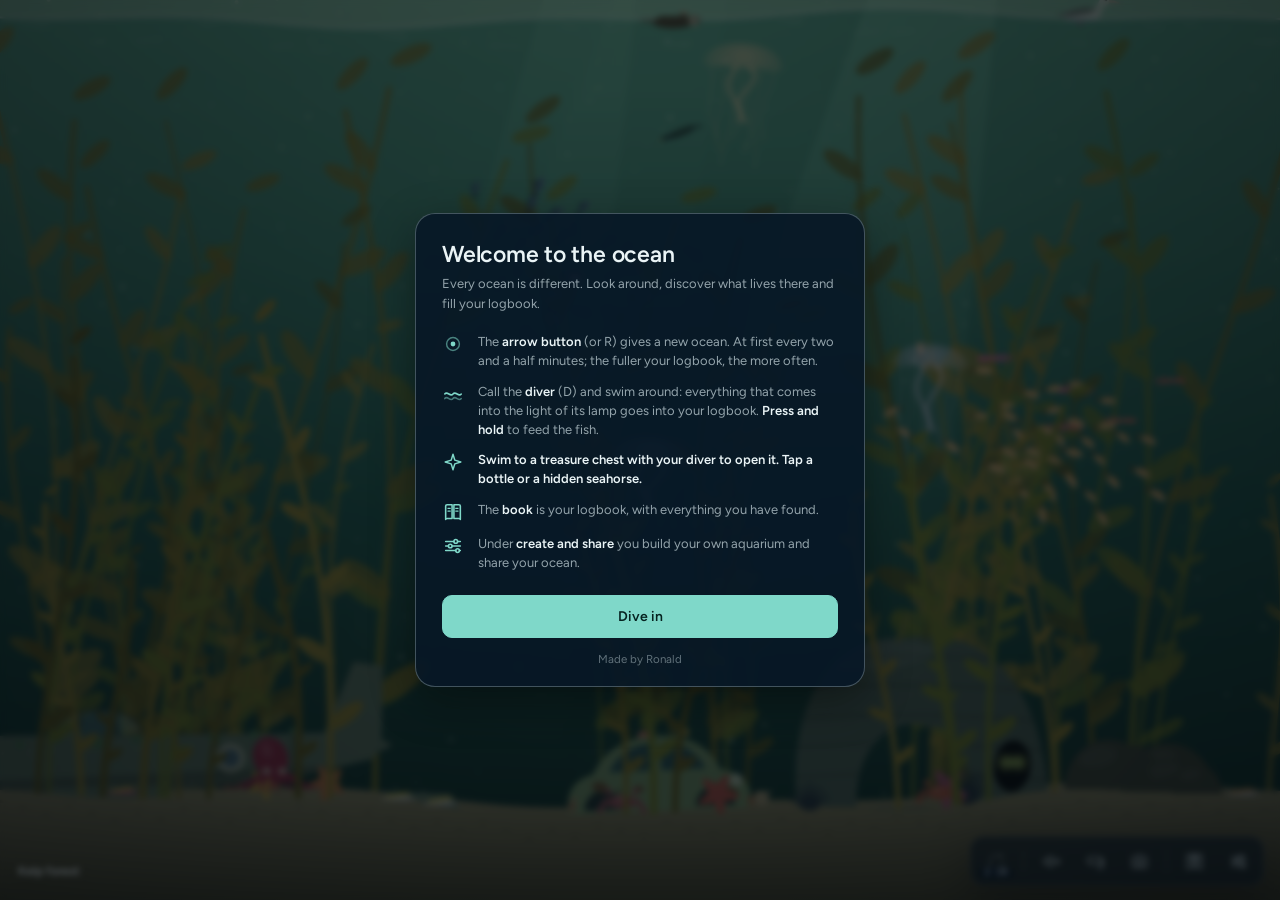
==== index.html @ f2de6bd1 "Snellere ribkwallen en vlekkendieren, geluid bij de nieuwe dingen, vier nieuwe mijlpalen met sticker" ====
<!doctype html>
<html lang="nl">
<head>
<meta charset="utf-8">
<meta name="viewport" content="width=device-width, initial-scale=1, viewport-fit=cover">
<meta name="theme-color" content="#06182a">
<meta name="description" content="Een levende onderwaterwereld vol zeedieren, wrakken en schatten, die elke keer anders is.">
<link rel="manifest" href="manifest.webmanifest">
<link rel="icon" href="icons/icon-192.png">
<link rel="apple-touch-icon" href="icons/apple-touch-icon.png">
<meta name="apple-mobile-web-app-capable" content="yes">
<meta name="apple-mobile-web-app-title" content="Oceaan">
<style>
  *, *::before, *::after { box-sizing: border-box; }
  body { margin: 0; }
  img { max-width: 100%; }
  [hidden] { display: none !important; }
</style>
<title>Oceaan</title>
<link rel="preconnect" href="https://fonts.googleapis.com">
<link rel="stylesheet" href="https://fonts.googleapis.com/css2?family=Caveat:wght@600&family=DM+Mono:wght@400;500&family=Figtree:wght@400;500;600&display=swap">
<style>
  /* Layout: full-bleed underwater canvas; a quiet status line bottom-left and one glass toolbar bottom-right */
  :root {
    --deep: #06182a;
    --surface: rgba(7, 24, 39, 0.9);
    --raised: rgba(16, 40, 60, 0.92);
    --glass: rgba(6, 22, 36, 0.58);
    --text: #eaf4f6;
    --text-dim: rgba(220, 236, 240, 0.66);
    --text-faint: rgba(220, 236, 240, 0.42);
    --line: rgba(220, 236, 240, 0.14);
    --line-strong: rgba(220, 236, 240, 0.28);
    --accent: #7fd8c9;
    --accent-soft: rgba(127, 216, 201, 0.16);
    --gold: #ffd479;
    --sans: "Figtree", system-ui, -apple-system, "Segoe UI", sans-serif;
    --mono: "DM Mono", ui-monospace, "SFMono-Regular", Consolas, monospace;
    --shadow: 0 14px 44px rgba(0, 0, 0, 0.38);
    color-scheme: dark;
  }
  html, body { height: 100%; }
  body {
    background: var(--deep); color: var(--text-dim);
    font-family: var(--sans); font-size: 13px;
    overflow: hidden; touch-action: none;
    -webkit-user-select: none; user-select: none; -webkit-font-smoothing: antialiased;
  }
  canvas { position: fixed; inset: 0; width: 100%; height: 100%; display: block; cursor: crosshair; -webkit-touch-callout: none; }

  button {
    font: inherit; color: var(--text);
    background: var(--raised); border: 1px solid var(--line); border-radius: 10px;
    padding: 8px 14px; cursor: pointer;
    transition: background-color .15s, border-color .15s, color .15s;
  }
  button:hover { border-color: var(--line-strong); background: rgba(26, 56, 80, 0.95); }
  button:focus-visible { outline: 2px solid var(--accent); outline-offset: 2px; }
  button:disabled { opacity: .45; cursor: default; }
  button.primary { background: var(--accent); border-color: var(--accent); color: #05221f; font-weight: 600; }
  button.primary:hover { background: #9ae4d8; border-color: #9ae4d8; }
  button.ghost { background: transparent; }

  /* status line */
  .status {
    position: fixed; left: calc(18px + env(safe-area-inset-left, 0px)); bottom: calc(22px + env(safe-area-inset-bottom, 0px));
    display: flex; align-items: center; gap: 10px; flex-wrap: wrap;
    font-size: 12px; color: var(--text-dim); text-shadow: 0 1px 8px rgba(0, 0, 0, 0.55); pointer-events: none;
  }
  #seed, #clock, #rare { display: none; }
  .tool[hidden] { display: none; }
  .tool.cooling { opacity: 0.45; }
  #next { position: relative; }
  #next.locked svg { opacity: 0.4; }
  #nextTime { position: absolute; left: 50%; bottom: 2px; transform: translateX(-50%); font-family: var(--mono); font-size: 9.5px; line-height: 1; color: var(--text); background: rgba(4, 20, 34, 0.85); padding: 1px 4px; border-radius: 6px; pointer-events: none; }
  .toolbar.labels #nextTime { bottom: 18px; }
  #biome { color: var(--text); font-weight: 500; }
  #seed b { font-family: var(--mono); font-weight: 500; color: var(--text); font-variant-numeric: tabular-nums; }
  #clock:not(:empty)::before { content: "·"; margin-right: 10px; opacity: .6; }
  #rare {
    color: var(--gold); font-weight: 600; text-shadow: none;
    padding: 2px 9px; border: 1px solid rgba(255, 212, 121, 0.45); border-radius: 999px; background: rgba(255, 212, 121, 0.1);
  }

  /* toolbar */
  .toolbar {
    position: fixed; right: calc(16px + env(safe-area-inset-right, 0px)); bottom: calc(14px + env(safe-area-inset-bottom, 0px));
    display: flex; align-items: center; gap: 2px; padding: 4px;
    background: var(--glass); border: 1px solid var(--line); border-radius: 14px;
    backdrop-filter: blur(14px) saturate(1.2); -webkit-backdrop-filter: blur(14px) saturate(1.2);
    box-shadow: var(--shadow);
  }
  .tool {
    position: relative; width: 42px; height: 40px; padding: 0;
    display: inline-grid; place-items: center;
    background: transparent; border: 1px solid transparent; border-radius: 10px; color: var(--text-dim);
  }
  .tool:hover { background: rgba(255, 255, 255, 0.08); border-color: transparent; color: var(--text); }
  .tool[aria-pressed="true"] { background: var(--accent-soft); color: var(--accent); }
  .tool svg { width: 21px; height: 21px; display: block; }
  #sound .on-icon, #sound.is-on .off-icon { display: none; }
  #sound.is-on .on-icon { display: block; }
  .toolbar .divider { width: 1px; height: 22px; background: var(--line); margin: 0 4px; }
  @media (hover: hover) {
    .tool[data-tip]:hover::after {
      content: attr(data-tip); position: absolute; bottom: calc(100% + 10px); left: 50%; transform: translateX(-50%);
      white-space: nowrap; font-size: 12px; padding: 5px 9px; border-radius: 7px;
      background: rgba(4, 16, 26, 0.96); color: var(--text); border: 1px solid var(--line); pointer-events: none;
    }
  }
  #bookDot { position: absolute; top: 7px; right: 8px; width: 8px; height: 8px; border-radius: 50%; background: var(--gold); box-shadow: 0 0 0 2px #0b2236; }
  #bookDot[hidden] { display: none; }
  #book[data-rank="bronze"] { color: #e5ad74; }
  #book[data-rank="silver"] { color: #eef3f5; }
  #book[data-rank="gold"] { color: var(--gold); }
  #book.glitter svg { filter: drop-shadow(0 0 3px rgba(255, 230, 150, 0.9)); }

  /* the snapshot of a new animal that turns into its logbook picture */
  #discover { position: fixed; inset: 0; z-index: 40; pointer-events: none; }
  #discover .dc-frame { position: fixed; background: #f4efe2; border-radius: 4px; box-shadow: 0 18px 50px rgba(0, 0, 0, 0.5); overflow: hidden; transform-origin: center; will-change: transform, opacity; }
  #discover img { position: absolute; left: 4%; top: 4%; width: 92%; height: auto; aspect-ratio: 120 / 84; border-radius: 2px; will-change: opacity, transform; }
  #discover .dc-name { position: absolute; left: 0; right: 0; bottom: 4%; margin: 0; text-align: center; color: #1a2a33; font-size: 14px; font-weight: 600; }
  /* search task and messages */
  #task {
    position: fixed; top: calc(28px + env(safe-area-inset-top, 0px)); left: 50%; transform: translateX(-50%);
    max-width: calc(100% - 32px); overflow: hidden; text-overflow: ellipsis; white-space: nowrap;
    font-size: 12px; color: var(--text);
    background: var(--glass); border: 1px solid var(--line); border-radius: 999px; padding: 6px 14px;
    backdrop-filter: blur(10px); -webkit-backdrop-filter: blur(10px);
    transition: opacity 1.2s ease;
  }
  #task { cursor: pointer; font: inherit; font-size: 12px; }
  #task.fade { opacity: 0.35; }
  #task:hover, #task:focus-visible { opacity: 1; border-color: var(--line-strong); }
  #toast {
    position: fixed; left: 50%; bottom: calc(80px + env(safe-area-inset-bottom, 0px)); transform: translate(-50%, 8px);
    max-width: min(440px, calc(100% - 32px)); font-size: 13px; line-height: 1.4; color: var(--text); text-align: center;
    background: var(--surface); border: 1px solid var(--line-strong); border-radius: 12px; padding: 10px 16px;
    box-shadow: var(--shadow); opacity: 0; pointer-events: none; transition: opacity .3s, transform .3s;
  }
  #toast.show { opacity: 1; transform: translate(-50%, 0); }

  /* panel */
  #panel {
    position: fixed; left: 50%; top: 50%; transform: translate(-50%, -50%);
    width: min(660px, calc(100% - 32px)); max-height: min(84vh, 760px);
    display: flex; flex-direction: column; overflow: hidden;
    background: var(--surface); border: 1px solid var(--line-strong); border-radius: 18px;
    box-shadow: var(--shadow); color: var(--text);
    backdrop-filter: blur(18px); -webkit-backdrop-filter: blur(18px);
  }
  #panel[hidden] { display: none; }
  /* the logbook lies on top of the buttons, messages show above it */
  #panel { z-index: 30; }
  #toast { z-index: 35; }
  .panel-head { display: flex; align-items: center; justify-content: space-between; gap: 12px; padding: 14px 14px 13px 22px; border-bottom: 1px solid var(--line); }
  .panel-head h2 { margin: 0; font-size: 17px; font-weight: 600; letter-spacing: -0.005em; color: var(--text); }
  .icon-btn { width: 36px; height: 36px; padding: 0; display: inline-grid; place-items: center; border-radius: 10px; background: transparent; border-color: transparent; color: var(--text-dim); }
  .icon-btn:hover { background: rgba(255, 255, 255, 0.08); border-color: transparent; color: var(--text); }
  .icon-btn svg { width: 20px; height: 20px; }
  #panelBody { overflow: auto; overscroll-behavior: contain; padding: 4px 22px 24px; }
  #panel h3 { font-size: 11px; font-weight: 600; letter-spacing: 0.08em; text-transform: uppercase; color: var(--text-faint); margin: 24px 0 10px; }
  #panel h3.section { font-size: 16px; letter-spacing: 0; text-transform: none; color: var(--text); border-top: 1px solid var(--line); padding-top: 22px; margin-top: 30px; }
  #panel .sum { color: var(--text-dim); line-height: 1.55; margin: 16px 0 0; max-width: 64ch; }
  #panel .sum b { color: var(--text); font-weight: 600; font-variant-numeric: tabular-nums; }
  .row { display: flex; align-items: center; gap: 12px; flex-wrap: wrap; margin-top: 10px; }
  .row[hidden] { display: none; }
  .row label { color: var(--text-dim); }
  .row input[type="range"] { flex: 1; min-width: 160px; accent-color: var(--accent); }
  .share { display: flex; gap: 8px; margin-top: 10px; }
  .share input {
    flex: 1; min-width: 0; font-family: var(--mono); font-size: 13px; color: var(--text);
    background: rgba(0, 0, 0, 0.28); border: 1px solid var(--line); border-radius: 10px; padding: 9px 12px;
    -webkit-user-select: text; user-select: text;
  }
  .share input:focus { outline: 2px solid var(--accent); outline-offset: 1px; }
  .actions { display: flex; flex-wrap: wrap; gap: 8px; margin-top: 20px; }
  .chips { display: flex; flex-wrap: wrap; gap: 6px; }
  .chip { font-size: 12px; padding: 6px 12px; border-radius: 999px; border: 1px solid var(--line); background: transparent; color: var(--text-dim); }
  .chip:hover { background: rgba(255, 255, 255, 0.06); }
  .chip.pick.on { color: var(--text); background: var(--accent-soft); border-color: rgba(127, 216, 201, 0.6); }
  .switch { display: inline-flex; align-items: center; gap: 10px; background: transparent; border: none; padding: 4px 0; color: var(--text); font-weight: 500; }
  .switch:hover { background: transparent; }
  .switch .track { position: relative; flex: none; width: 38px; height: 22px; border-radius: 999px; background: rgba(255, 255, 255, 0.18); transition: background .2s; }
  .switch .track::after { content: ""; position: absolute; top: 3px; left: 3px; width: 16px; height: 16px; border-radius: 50%; background: #fff; transition: transform .2s; }
  .switch[aria-checked="true"] .track { background: var(--accent); }
  .switch[aria-checked="true"] .track::after { transform: translateX(16px); }

  /* logbook */
  .progress { margin-top: 12px; height: 6px; border-radius: 999px; background: rgba(255, 255, 255, 0.08); overflow: hidden; }
  .progress i { display: block; height: 100%; border-radius: inherit; background: linear-gradient(90deg, var(--accent), #c4f3ea); }
  .badges { display: flex; flex-wrap: wrap; gap: 6px; margin-top: 14px; }
  .badge { font-size: 11.5px; padding: 5px 10px; border-radius: 999px; border: 1px solid var(--line); color: var(--text-faint); }
  .badge.on { border-color: rgba(255, 212, 121, 0.55); color: var(--gold); background: rgba(255, 212, 121, 0.08); }
  .cards { display: grid; grid-template-columns: repeat(auto-fill, minmax(106px, 1fr)); gap: 10px; }
  .card {
    position: relative; min-width: 0; display: flex; flex-direction: column; gap: 7px;
    padding: 5px 5px 9px; border-radius: 12px; border: 1px solid var(--line); background: rgba(255, 255, 255, 0.03);
    color: var(--text); font-size: 11.5px; font-weight: 500; line-height: 1.25; text-align: center;
  }
  .card:hover { background: rgba(255, 255, 255, 0.07); border-color: var(--line-strong); }
  .card img { width: 100%; aspect-ratio: 120 / 84; border-radius: 8px; display: block; background: #0d3a52; }
  .card span { min-width: 0; overflow-wrap: anywhere; padding: 0 2px; }
  .card.off { color: var(--text-faint); font-weight: 400; }
  .card.shiny.on { border-color: rgba(255, 212, 121, 0.7); }
  .card.new { border-color: var(--accent); box-shadow: 0 0 0 1px var(--accent) inset; }
  .card .newtag { position: absolute; top: 9px; left: 9px; padding: 1px 7px; border-radius: 999px; font-size: 10px; font-weight: 600; background: var(--accent); color: #04141f; }
  h4.sub { margin: 14px 0 8px; font-size: 11.5px; font-weight: 500; color: var(--text-dim); letter-spacing: 0.02em; }
  h4.sub span { color: var(--text-faint); font-weight: 400; margin-left: 4px; }
  h3.newhead { margin-top: 0; color: var(--accent); }
  .badge .gift { font-style: normal; color: var(--gold); opacity: 0.8; }
  .sum.small { font-size: 11.5px; margin-top: 8px; }
  #panel.gilded .card.on:not(.new) { border-color: rgba(255, 212, 121, 0.55); }
  .card .shinymark { position: absolute; top: 9px; right: 9px; display: inline-flex; align-items: baseline; gap: 3px; padding: 1px 7px; border-radius: 999px; font-size: 11px; font-weight: 600; line-height: 1.5; background: rgba(255, 212, 121, 0.92); color: #3a2604; }
  .card .shinymark small { font-family: var(--mono); font-size: 9.5px; font-weight: 400; }
  .card.hasshiny.on:not(.new) { border-color: rgba(255, 212, 121, 0.55); }
  .shinymark.inline { display: inline-block; vertical-align: middle; padding: 0 8px; border-radius: 999px; font-size: 14px; background: rgba(255, 212, 121, 0.92); color: #3a2604; }
  .dtabs { display: flex; gap: 6px; padding: 4px; border-radius: 12px; background: rgba(255, 255, 255, 0.04); border: 1px solid var(--line); align-self: flex-start; }
  .dtabs button { padding: 7px 16px; border-radius: 9px; border: 0; background: transparent; color: var(--text-dim); font-size: 13px; font-weight: 500; }
  .dtabs button:hover { color: var(--text); background: rgba(255, 255, 255, 0.06); }
  .dtabs button.on { color: var(--text); background: var(--accent-soft); }
  .dtabs button.got { color: #ffd479; }
  .dtabs button.on.got { background: rgba(255, 212, 121, 0.18); }
  .detail .big.shinybig { box-shadow: 0 0 0 2px rgba(255, 212, 121, 0.75); }
  .card .count { position: absolute; top: 9px; right: 9px; padding: 1px 6px; border-radius: 999px; font-family: var(--mono); font-size: 10px; font-weight: 400; background: rgba(4, 20, 34, 0.82); color: var(--text); }
  .detail { display: flex; flex-direction: column; gap: 14px; padding-top: 14px; }
  .dtop { display: flex; flex-wrap: wrap; align-items: center; justify-content: space-between; gap: 8px; }
  .dmain { display: grid; grid-template-columns: minmax(0, 1.05fr) minmax(0, 1fr); gap: 18px; align-items: start; }
  .dinfo { display: flex; flex-direction: column; gap: 10px; min-width: 0; }
  .detail .big { width: 100%; aspect-ratio: 120 / 84; border-radius: 14px; display: block; background: #0d3a52; }
  .detail h2 { margin: 0; font-size: 21px; font-weight: 600; letter-spacing: -0.01em; color: var(--text); }
  .detail .fact { margin: 0; font-size: 13.5px; line-height: 1.5; color: var(--text); }
  .detail dl { display: grid; grid-template-columns: minmax(0, 1fr); gap: 6px; margin: 0; }
  .detail dl div { min-width: 0; padding: 7px 10px; border-radius: 10px; background: rgba(255, 255, 255, 0.05); border: 1px solid var(--line); }
  .detail dt { font-size: 10.5px; font-weight: 600; letter-spacing: 0.08em; text-transform: uppercase; color: var(--text-faint); }
  .detail dd { margin: 4px 0 0; color: var(--text); overflow-wrap: anywhere; }

  /* welcome */
  #welcome { position: fixed; inset: 0; display: grid; place-items: center; padding: 16px; background: rgba(2, 8, 14, 0.6); backdrop-filter: blur(3px); -webkit-backdrop-filter: blur(3px); }
  #welcome[hidden] { display: none; }
  .welcome-card { width: min(450px, 100%); padding: 26px 26px 20px; border-radius: 20px; background: var(--surface); border: 1px solid var(--line-strong); box-shadow: var(--shadow); color: var(--text); }
  .welcome-card h2 { margin: 0 0 6px; font-size: 23px; font-weight: 600; letter-spacing: -0.01em; }
  .welcome-card .lead { margin: 0 0 20px; line-height: 1.5; color: var(--text-dim); }
  .howto { list-style: none; margin: 0 0 22px; padding: 0; display: grid; gap: 12px; }
  .howto li { display: grid; grid-template-columns: 24px 1fr; gap: 12px; align-items: start; line-height: 1.45; color: var(--text-dim); }
  .howto svg { width: 22px; height: 22px; color: var(--accent); }
  .howto b { color: var(--text); font-weight: 600; }
  #welcomeGo { width: 100%; padding: 12px; font-size: 14px; }
  .welcome-card .credit { margin: 14px 0 0; font-size: 11.5px; color: var(--text-faint); text-align: center; }

  /* photo */
  #photoView { position: fixed; inset: 0; display: flex; flex-direction: column; align-items: center; justify-content: center; gap: 18px; padding: 16px; background: rgba(2, 8, 14, 0.82); backdrop-filter: blur(4px); -webkit-backdrop-filter: blur(4px); }
  #photoView[hidden] { display: none; }
  #polaroid { max-width: min(92vw, 900px); max-height: 72vh; box-shadow: 0 18px 50px rgba(0, 0, 0, 0.5); transform: rotate(-1.2deg); }
  .photo-actions { display: flex; flex-wrap: wrap; gap: 8px; justify-content: center; }

  /* labels under the icons on touch screens, for the first visits */
  .toolbar.labels .tool { width: 52px; height: 50px; display: inline-flex; flex-direction: column; align-items: center; justify-content: center; gap: 3px; }
  .toolbar.labels .tool::after { content: attr(data-short); font-size: 10px; line-height: 1; }
  .filters { display: flex; flex-wrap: wrap; gap: 6px; margin-top: 18px; }
  .sr-only { position: absolute; width: 1px; height: 1px; padding: 0; margin: -1px; overflow: hidden; clip: rect(0 0 0 0); white-space: nowrap; border: 0; }
  .album { display: grid; grid-template-columns: repeat(auto-fill, minmax(130px, 1fr)); gap: 10px; }
  .album button { padding: 6px; border-radius: 12px; background: rgba(255, 255, 255, 0.04); }
  .album img { width: 100%; display: block; border-radius: 6px; }
  .album-view img { width: 100%; border-radius: 10px; display: block; box-shadow: 0 10px 30px rgba(0, 0, 0, 0.4); }
  #panelTitle:focus { outline: none; }

  @media (max-width: 600px) {
    .status { bottom: calc(76px + env(safe-area-inset-bottom, 0px)); }
    .toolbar { left: 50%; right: auto; transform: translateX(-50%); }
    #toast { bottom: calc(118px + env(safe-area-inset-bottom, 0px)); }
    #panel {
      top: auto; left: 0; bottom: 0; transform: none; width: 100%; max-height: 88vh;
      border-radius: 20px 20px 0 0; border-left: 0; border-right: 0; border-bottom: 0;
      padding-bottom: env(safe-area-inset-bottom, 0px); animation: sheet .28s ease-out;
    }
    .panel-head { padding-left: 18px; }
    #panelBody { padding: 4px 18px 22px; }
    .cards { grid-template-columns: repeat(auto-fill, minmax(94px, 1fr)); gap: 8px; }
    .detail { gap: 10px; padding-top: 10px; }
    .dmain { grid-template-columns: minmax(0, 1fr); gap: 10px; }
    .detail .big { width: auto; max-width: 100%; max-height: 30vh; justify-self: center; }
    .detail h2 { font-size: 19px; }
    .detail .fact { font-size: 13px; }
    .detail dl { grid-template-columns: repeat(2, minmax(0, 1fr)); }
  }
  @keyframes sheet { from { transform: translateY(28px); opacity: 0; } to { transform: none; opacity: 1; } }
  @media (prefers-reduced-motion: reduce) { #panel { animation: none; } }

  /* ---- the logbook as a researcher's field notebook ---- */
  #panel.book {
    --paper: #f3ead3; --ink: #2d2a24; --ink-soft: #6e624c; --pencil: #29507a; --hand: "Caveat", "Segoe Print", "Bradley Hand", cursive;
    width: min(1080px, calc(100% - 24px)); height: min(88vh, 780px); max-height: none;
    background: #34463a; background-image: radial-gradient(rgba(255, 255, 255, 0.05) 1px, transparent 1.2px); background-size: 5px 5px;
    border: 1px solid rgba(0, 0, 0, 0.45); box-shadow: 0 20px 60px rgba(0, 0, 0, 0.6), inset 0 0 0 6px rgba(0, 0, 0, 0.12);
    backdrop-filter: none; -webkit-backdrop-filter: none;
  }
  #panel.book .panel-head { border-bottom: 0; padding: 8px 10px 2px 20px; }
  #panel.book .panel-head h2 { font-family: var(--hand); font-size: 28px; font-weight: 600; color: #f3ead3; letter-spacing: 0; }
  #panel.book .icon-btn { color: #f3ead3; }
  #panel.book #panelBody { flex: 1; min-height: 0; overflow: hidden; padding: 0 12px 12px; display: flex; flex-direction: column; }
  .nb { position: relative; flex: 1; min-height: 0; display: flex; flex-direction: column; }
  .nb-tabs { display: flex; gap: 4px; padding: 0 10px; overflow-x: auto; scrollbar-width: none; flex: none; }
  .nb-tabs::-webkit-scrollbar { display: none; }
  .nb-tab { flex: none; padding: 5px 13px 9px; border: 0; border-radius: 8px 8px 0 0; background: var(--tab); color: #2d2a24; font-family: var(--hand); font-size: 19px; line-height: 1; transform: translateY(5px); opacity: 0.82; transition: transform 0.15s, opacity 0.15s; }
  .nb-tab:hover { opacity: 1; background: var(--tab); transform: translateY(2px); }
  .nb-tab.on { opacity: 1; transform: translateY(0); }
  .nb-tab:disabled { opacity: 0.35; transform: translateY(6px); }
  .nb-spread { position: relative; flex: 1; min-height: 0; display: grid; grid-template-columns: 1fr 1fr; perspective: 2400px; border-radius: 6px; box-shadow: 0 10px 28px rgba(0, 0, 0, 0.45); }
  .nb-spread.single { grid-template-columns: 1fr; }
  .nb-page {
    position: relative; box-sizing: border-box; min-width: 0; min-height: 0; overflow: hidden; padding: 20px 24px 40px; color: var(--ink);
    background-color: var(--paper);
    background-image: linear-gradient(rgba(60, 100, 130, 0.11) 1px, transparent 1px), linear-gradient(90deg, rgba(60, 100, 130, 0.11) 1px, transparent 1px);
    background-size: 18px 18px; background-position: -1px -1px;
  }
  .nb-left { border-radius: 6px 0 0 6px; box-shadow: inset -24px 0 28px -20px rgba(70, 50, 20, 0.5); }
  .nb-right { border-radius: 0 6px 6px 0; box-shadow: inset 24px 0 28px -20px rgba(70, 50, 20, 0.5); }
  .single .nb-left { border-radius: 6px; box-shadow: inset 16px 0 20px -16px rgba(70, 50, 20, 0.4); }
  .nb-spine { position: absolute; top: 0; bottom: 0; left: 50%; width: 2px; transform: translateX(-1px); background: rgba(70, 50, 20, 0.28); pointer-events: none; }
  .single .nb-spine { display: none; }
  .nb-meter { position: absolute; top: 0; left: 0; width: 50%; height: 100%; visibility: hidden; pointer-events: none; }
  .single .nb-meter { width: 100%; }
  .nb-blank { height: 100%; }
  .nb-pnum { position: absolute; bottom: 9px; font-family: var(--hand); font-size: 18px; color: var(--ink-soft); }
  .nb-pnum.l { left: 22px; }
  .nb-pnum.r { right: 22px; }
  .nb-run { font-family: var(--mono); font-size: 10px; letter-spacing: 0.14em; text-transform: uppercase; color: var(--ink-soft); margin-bottom: 4px; }
  .nb-title { margin: 0; font-family: var(--hand); font-size: 44px; font-weight: 600; line-height: 1; color: var(--pencil); }
  .nb-title.small { font-size: 36px; }
  .nb-sub { margin: 2px 0 14px; font-family: var(--hand); font-size: 20px; color: var(--ink-soft); }
  .nb-stat { margin: 0 0 6px; font-size: 15px; color: var(--ink); }
  .nb-stat b { color: var(--pencil); }
  .nb-bar { height: 8px; border-radius: 4px; border: 1.5px solid rgba(41, 80, 122, 0.55); margin: 0 0 10px; overflow: hidden; }
  .nb-bar i { display: block; height: 100%; background: repeating-linear-gradient(-45deg, rgba(41, 80, 122, 0.75) 0 3px, rgba(41, 80, 122, 0.35) 3px 6px); }
  .nb-note { margin: 4px 0 8px; font-size: 13px; line-height: 1.45; color: var(--ink-soft); }
  .nb-fam { margin: 12px 0 10px; padding-bottom: 2px; font-family: var(--hand); font-size: 25px; font-weight: 600; line-height: 1.05; color: var(--pencil); border-bottom: 1.5px solid rgba(41, 80, 122, 0.3); }
  .nb-fam span { font-family: var(--mono); font-size: 11px; font-weight: 400; color: var(--ink-soft); margin-left: 4px; }
  .nb .cards { grid-template-columns: repeat(auto-fill, minmax(92px, 1fr)); gap: 14px 10px; padding-top: 6px; }
  .nb .card { padding: 5px 5px 6px; gap: 4px; border: 0; border-radius: 2px; background: #fffdf7; color: var(--ink); transform: rotate(var(--tilt, 0deg)); box-shadow: 0 1px 2px rgba(60, 40, 10, 0.28), 0 4px 10px rgba(60, 40, 10, 0.12); transition: transform 0.15s; }
  .nb .card:hover { background: #fffdf7; transform: rotate(0deg) scale(1.04); }
  .nb .card::before { content: ""; position: absolute; top: -6px; left: 50%; width: 40%; height: 12px; transform: translateX(-50%) rotate(-3deg); background: rgba(236, 222, 178, 0.82); box-shadow: 0 1px 1px rgba(0, 0, 0, 0.08); }
  .nb .card img { border-radius: 1px; }
  .nb .card span { font-family: var(--hand); font-size: 17px; font-weight: 600; line-height: 1; }
  .nb .card.off { background: transparent; box-shadow: none; outline: 1.5px dashed rgba(80, 70, 50, 0.38); outline-offset: -1px; color: #8a7d62; }
  .nb .card.off::before { display: none; }
  .nb .card.off img { opacity: 0.55; filter: saturate(0.3); }
  .nb .card.new { box-shadow: 0 0 0 2px #b8322a, 0 4px 10px rgba(60, 40, 10, 0.18); }
  .nb .card .newtag { top: auto; bottom: 26px; left: 6px; background: rgba(255, 253, 247, 0.92); color: #b8322a; border: 1.5px solid #b8322a; border-radius: 4px; font-family: var(--hand); font-size: 15px; transform: rotate(-8deg); }
  .nb .card.hasshiny.on:not(.new) { box-shadow: 0 0 0 2px rgba(214, 165, 40, 0.75), 0 4px 10px rgba(60, 40, 10, 0.15); }
  .nb .chip { color: var(--ink); border-color: rgba(80, 70, 50, 0.4); font-size: 12.5px; }
  .nb .chip:hover { background: rgba(41, 80, 122, 0.08); }
  .nb .chip.pick.on { color: var(--pencil); background: rgba(41, 80, 122, 0.14); border-color: rgba(41, 80, 122, 0.6); }
  .nb .row button, .nb .nb-back { background: #fffdf7; color: var(--ink); border: 1px solid rgba(80, 70, 50, 0.38); }
  .nb .row button:hover, .nb .nb-back:hover { background: #fff; border-color: rgba(80, 70, 50, 0.6); }
  .nb .row button.primary { background: var(--pencil); color: #fff; border-color: var(--pencil); }
  .nb-check { list-style: none; margin: 0; padding: 0; display: grid; gap: 3px; }
  .nb-stickers { display: flex; flex-wrap: wrap; gap: 12px; margin: 4px 0 6px; }
  .nb-sticker { margin: 0; width: 84px; text-align: center; font-family: var(--hand); font-size: 14px; line-height: 1.05; color: var(--ink-soft); overflow-wrap: anywhere; }
  .nb-sticker img, .nb-sticker span { display: block; width: 60px; height: 60px; margin: 0 auto 4px; border-radius: 50%; transform: rotate(var(--tilt)); }
  .nb-sticker img { object-fit: cover; border: 3px solid #fffdf7; box-shadow: 0 1px 4px rgba(40, 30, 10, 0.35); }
  .nb-sticker span { border: 2px dashed rgba(80, 70, 50, 0.35); line-height: 56px; font-size: 22px; color: rgba(80, 70, 50, 0.4); }
  .nb-sticker.on { color: var(--ink); }
  .nb-check li { display: flex; align-items: baseline; gap: 8px; font-family: var(--hand); font-size: 19px; line-height: 1.05; color: var(--ink-soft); }
  .nb-check li.on { color: var(--ink); }
  .nb-check .box { flex: none; width: 15px; height: 15px; display: inline-grid; place-items: center; border: 1.5px solid rgba(80, 70, 50, 0.55); border-radius: 2px; font-size: 16px; line-height: 1; color: #2f7a3a; transform: translateY(2px); }
  .nb-check .what { flex: 1; min-width: 0; }
  .nb-check .how { font-family: var(--mono); font-size: 11px; color: var(--ink-soft); }
  .nb-check .gift { font-style: normal; color: #c89a1a; }
  .nb .album { grid-template-columns: repeat(auto-fill, minmax(120px, 1fr)); gap: 16px 12px; }
  .nb .album button { padding: 6px 6px 18px; border: 0; border-radius: 2px; background: #fffdf7; transform: rotate(var(--tilt, 0deg)); box-shadow: 0 1px 2px rgba(60, 40, 10, 0.28), 0 4px 10px rgba(60, 40, 10, 0.12); }
  .nb .album img { border-radius: 1px; }
  .nb-nav { flex: none; display: flex; align-items: center; justify-content: space-between; gap: 10px; padding: 8px 4px 0; }
  .nb-turn { padding: 6px 14px; border-radius: 999px; background: transparent; border: 1px solid rgba(243, 234, 211, 0.4); color: #f3ead3; font-family: var(--hand); font-size: 19px; line-height: 1; }
  .nb-turn:hover { background: rgba(243, 234, 211, 0.12); }
  .nb-turn:disabled { opacity: 0.3; }
  .nb-num { font-family: var(--hand); font-size: 19px; color: rgba(243, 234, 211, 0.85); }
  /* the page that turns over */
  .nb-leaf { position: absolute; top: 0; bottom: 0; transform-style: preserve-3d; z-index: 5; will-change: transform; }
  .nb-leaf.fwd { left: 50%; width: 50%; transform-origin: left center; }
  .nb-leaf.bwd { left: 0; width: 50%; transform-origin: right center; }
  .nb-leaf.one { left: 0; width: 100%; transform-origin: left center; }
  .nb-face { position: absolute; inset: 0; backface-visibility: hidden; -webkit-backface-visibility: hidden; }
  .nb-face.back { transform: rotateY(180deg); }
  .nb-shade { position: absolute; inset: 0; pointer-events: none; background: linear-gradient(90deg, rgba(40, 25, 5, 0.45), rgba(40, 25, 5, 0) 70%); opacity: 0; }
  /* one animal's page */
  .nb-detail { display: flex; flex-direction: column; gap: 10px; height: 100%; }
  .nb-dnav { margin-top: auto; display: flex; justify-content: space-between; gap: 8px; padding-top: 6px; }
  .nb-dnav button { flex: 0 1 auto; min-width: 0; max-width: 48%; overflow: hidden; text-overflow: ellipsis; white-space: nowrap; }
  .nb-slide-l { animation: nbSlideL 0.28s ease-out; }
  .nb-slide-r { animation: nbSlideR 0.28s ease-out; }
  @keyframes nbSlideL { from { opacity: 0.3; transform: translateX(24px); } to { opacity: 1; transform: none; } }
  @keyframes nbSlideR { from { opacity: 0.3; transform: translateX(-24px); } to { opacity: 1; transform: none; } }
  @media (prefers-reduced-motion: reduce) { .nb-slide-l, .nb-slide-r { animation: none; } }
  .nb-detail .dtabs { background: rgba(80, 70, 50, 0.07); border-color: rgba(80, 70, 50, 0.25); }
  .nb-detail .dtabs button { color: var(--ink-soft); }
  .nb-detail .dtabs button:hover { color: var(--ink); background: rgba(41, 80, 122, 0.08); }
  .nb-detail .dtabs button.on { color: var(--pencil); background: rgba(41, 80, 122, 0.15); }
  .nb-detail .dtabs button.got { color: #9a6f10; }
  .nb-detail .dtabs button.on.got { background: rgba(214, 165, 40, 0.2); }
  .nb-photo { position: relative; margin: 14px auto 0; width: min(100%, 440px); padding: 9px 9px 6px; background: #fffdf7; transform: rotate(var(--tilt, -1deg)); box-shadow: 0 2px 4px rgba(60, 40, 10, 0.3), 0 8px 20px rgba(60, 40, 10, 0.15); }
  .nb-photo::before, .nb-photo::after { content: ""; position: absolute; top: -8px; width: 70px; height: 18px; background: rgba(236, 222, 178, 0.85); }
  .nb-photo::before { left: 14px; transform: rotate(-12deg); }
  .nb-photo::after { right: 14px; transform: rotate(10deg); }
  .nb-photo img { width: 100%; aspect-ratio: 120 / 84; display: block; background: #0d3a52; }
  .nb-photo.shinybig { box-shadow: 0 0 0 3px rgba(214, 165, 40, 0.8), 0 8px 20px rgba(60, 40, 10, 0.15); }
  .nb-photo figcaption { padding-top: 6px; text-align: center; font-family: var(--hand); font-size: 24px; font-weight: 600; color: var(--ink); }
  .nb-back { align-self: flex-start; padding: 6px 14px; border-radius: 999px; font-size: 13px; }
  .nb-fact { margin: 0; font-size: 15px; line-height: 1.6; color: var(--ink); }
  .nb-dl { display: grid; gap: 8px; margin: 4px 0 0; }
  .nb-dl div { padding: 6px 0 6px 12px; border-left: 3px solid rgba(41, 80, 122, 0.4); }
  .nb-dl dt { font-family: var(--hand); font-size: 18px; font-weight: 600; color: var(--pencil); }
  .nb-dl dd { margin: 1px 0 0; font-size: 13.5px; color: var(--ink); overflow-wrap: anywhere; }
  @media (max-width: 600px) {
    #panel.book { width: 100%; height: 90vh; }
    #panel.book #panelBody { padding: 0 8px 10px; }
    .nb-page { padding: 16px 16px 36px; }
    .nb-title { font-size: 38px; }
    .nb .cards { grid-template-columns: repeat(auto-fill, minmax(86px, 1fr)); }
    .nb-photo { margin-top: 6px; width: min(100%, 300px); }
    .nb-fact { font-size: 14px; line-height: 1.5; }
  }

  #panel.book.gilded { background-color: #6a5422; box-shadow: 0 20px 60px rgba(0, 0, 0, 0.6), inset 0 0 0 6px rgba(230, 190, 90, 0.35); }

  /* the scientific name on an animal's page (Biologist reward) */
  .nb-sci { margin: -4px 0 0; font-style: italic; font-size: 14px; color: var(--ink-soft); }
  /* choosing the water for a new ocean (Globetrotter reward) */
  #waterPick { position: fixed; left: 50%; bottom: calc(80px + env(safe-area-inset-bottom, 0px)); transform: translateX(-50%); z-index: 36; width: min(560px, calc(100% - 32px)); padding: 14px 16px; border-radius: 16px; background: var(--surface); border: 1px solid var(--line-strong); box-shadow: var(--shadow); backdrop-filter: blur(18px); -webkit-backdrop-filter: blur(18px); }
  #waterPick[hidden] { display: none; }
  #waterPick p { margin: 0 0 10px; font-family: "Caveat", cursive; font-size: 24px; color: var(--text); }
  @media (max-width: 600px) { #waterPick { bottom: calc(124px + env(safe-area-inset-bottom, 0px)); } }
  /* the field note on an animal's page (Biologist reward): a pencil note on a strip of tape */
  .nb-note-field { margin: 2px 0 0; padding: 8px 10px; font-size: 13.5px; line-height: 1.5; color: var(--ink); background: rgba(236, 222, 178, 0.55); border-left: 3px solid rgba(41, 80, 122, 0.45); transform: rotate(-0.4deg); }
  .nb-note-field b { font-family: var(--hand); font-size: 18px; font-weight: 600; color: var(--pencil); margin-right: 4px; }
  .nb-detail { overflow-y: auto; scrollbar-width: thin; }
</style>
</head>
<body>


<canvas id="c" aria-label="Generatief kunstwerk: een onderwaterwereld met een gezonken piratenschip, schatkist, scholen vissen, kwallen, krabben, een octopus en andere zeedieren"></canvas>
<button id="task" type="button" hidden></button>
<div id="toast" role="status" aria-live="polite"></div>
<div id="discover" hidden aria-hidden="true"><div class="dc-frame"><img class="dc-shot" alt=""><img class="dc-thumb" alt=""><p class="dc-name"></p></div></div>
<p id="sceneDesc" class="sr-only" aria-live="polite"></p>
<div class="status">
  <span id="biome"></span>
  <span id="seed"><span id="seedLabel">Oceaan</span> <b>—</b></span>
  <span id="clock"></span>
  <span id="rare" hidden></span>
</div>
<nav class="toolbar" aria-label="Bediening">
  <button id="next" class="tool" data-short="Nieuw" type="button" aria-label="Nieuwe oceaan" data-tip="Nieuwe oceaan"><svg viewBox="0 0 24 24" aria-hidden="true"><path d="M19.5 12a7.5 7.5 0 1 1-2.2-5.3" fill="none" stroke="currentColor" stroke-width="1.7" stroke-linecap="round"/><path d="M18 3.5v3.7h-3.7" fill="none" stroke="currentColor" stroke-width="1.7" stroke-linecap="round" stroke-linejoin="round"/></svg><span id="nextTime" hidden></span></button>
  <span class="divider" aria-hidden="true"></span>
  <button id="sound" class="tool" data-short="Geluid" type="button" aria-pressed="false" aria-label="Geluid aanzetten" data-tip="Geluid aanzetten"><svg class="off-icon" viewBox="0 0 24 24" aria-hidden="true"><path d="M4 9.5h3.5L12 6v12l-4.5-3.5H4z" fill="none" stroke="currentColor" stroke-width="1.7" stroke-linejoin="round"/><path d="M16 9.5l5 5M21 9.5l-5 5" fill="none" stroke="currentColor" stroke-width="1.7" stroke-linecap="round"/></svg><svg class="on-icon" viewBox="0 0 24 24" aria-hidden="true"><path d="M4 9.5h3.5L12 6v12l-4.5-3.5H4z" fill="none" stroke="currentColor" stroke-width="1.7" stroke-linejoin="round"/><path d="M15.5 9.2a4 4 0 0 1 0 5.6M18 6.7a7.5 7.5 0 0 1 0 10.6" fill="none" stroke="currentColor" stroke-width="1.7" stroke-linecap="round"/></svg></button>
  <button id="diver" class="tool" data-short="Duiker" type="button" aria-pressed="false" aria-label="Duiker" data-tip="Duiker"><svg viewBox="0 0 24 24" aria-hidden="true"><path d="M3.5 9.5C3.5 8.1 4.6 7 6 7h10c1.4 0 2.5 1.1 2.5 2.5v2c0 1.9-1.6 3.5-3.5 3.5h-1.6c-.8 0-1.5-.4-1.9-1.1l-.4-.7a.7.7 0 0 0-1.2 0l-.4.7c-.4.7-1.1 1.1-1.9 1.1H7c-1.9 0-3.5-1.6-3.5-3.5z" fill="none" stroke="currentColor" stroke-width="1.7" stroke-linejoin="round"/><path d="M18.5 10H20a.5.5 0 0 1 .5.5v6a3 3 0 0 1-3 3H15" fill="none" stroke="currentColor" stroke-width="1.7" stroke-linecap="round" stroke-linejoin="round"/></svg></button>
  <button id="sonar" class="tool" data-short="Sonar" type="button" hidden aria-label="Sonar (Q): zoek naar iets zeldzaams" data-tip="Sonar (Q): zoek naar iets zeldzaams"><svg viewBox="0 0 24 24" aria-hidden="true"><circle cx="6" cy="12" r="1.8" fill="currentColor"/><path d="M10 8.5a5 5 0 0 1 0 7M13.5 6a8.5 8.5 0 0 1 0 12M17 3.5a12 12 0 0 1 0 17" fill="none" stroke="currentColor" stroke-width="1.7" stroke-linecap="round"/></svg></button>
  <button id="callVisitor" class="tool" data-short="Bezoeker" type="button" hidden aria-label="Roep een bezoeker (B)" data-tip="Roep een bezoeker (B)"><svg viewBox="0 0 24 24" aria-hidden="true"><path d="M12 20c0-4 0-7-2.5-10.5M12 20c0-4 0-7 2.5-10.5" fill="none" stroke="currentColor" stroke-width="1.7" stroke-linecap="round"/><path d="M9.5 9.5C7.5 9.5 4.5 8.5 3.5 5.5c2.5-.5 5 .5 6 4zM14.5 9.5c2 0 5-1 6-4-2.5-.5-5 .5-6 4z" fill="none" stroke="currentColor" stroke-width="1.7" stroke-linejoin="round"/></svg></button>
  <button id="callMoment" class="tool" data-short="Moment" type="button" hidden aria-label="Roep een moment op (M)" data-tip="Roep een moment op (M)"><svg viewBox="0 0 24 24" aria-hidden="true"><path d="M13.5 3 6 13.5h5.2L10 21l8-10.8h-5.4z" fill="none" stroke="currentColor" stroke-width="1.7" stroke-linejoin="round"/></svg></button>
  <button id="photo" class="tool" data-short="Foto" type="button" aria-label="Foto maken" data-tip="Foto maken"><svg viewBox="0 0 24 24" aria-hidden="true"><path d="M4 8.5C4 7.7 4.7 7 5.5 7h2.3l1.4-2h5.6l1.4 2h2.3c.8 0 1.5.7 1.5 1.5v9c0 .8-.7 1.5-1.5 1.5h-13C4.7 19 4 18.3 4 17.5z" fill="none" stroke="currentColor" stroke-width="1.7" stroke-linejoin="round"/><circle cx="12" cy="13" r="3.4" fill="none" stroke="currentColor" stroke-width="1.7"/></svg></button>
  <span class="divider" aria-hidden="true"></span>
  <button id="book" class="tool" data-short="Logboek" type="button" aria-haspopup="dialog" aria-label="Logboek" data-tip="Logboek"><svg viewBox="0 0 24 24" aria-hidden="true"><path d="M4 5.5C4 4.7 4.7 4 5.5 4H11v15H5.5c-.8 0-1.5.5-1.5 1.2V5.5Z" fill="none" stroke="currentColor" stroke-width="1.7" stroke-linejoin="round"/><path d="M20 5.5c0-.8-.7-1.5-1.5-1.5H13v15h5.5c.8 0 1.5.5 1.5 1.2V5.5Z" fill="none" stroke="currentColor" stroke-width="1.7" stroke-linejoin="round"/><path d="M6.5 8h2.5M6.5 11h2.5M15 8h2.5M15 11h2.5" stroke="currentColor" stroke-width="1.4" stroke-linecap="round"/></svg><span id="bookDot" hidden></span></button>
  <button id="menu" class="tool" data-short="Menu" type="button" aria-haspopup="dialog" aria-label="Maken en delen" data-tip="Maken en delen"><svg viewBox="0 0 24 24" aria-hidden="true"><path d="M4 7h9M17 7h3M4 12h3M11 12h9M4 17h11M19 17h1" fill="none" stroke="currentColor" stroke-width="1.7" stroke-linecap="round"/><circle cx="15" cy="7" r="2" fill="none" stroke="currentColor" stroke-width="1.7"/><circle cx="9" cy="12" r="2" fill="none" stroke="currentColor" stroke-width="1.7"/><circle cx="17" cy="17" r="2" fill="none" stroke="currentColor" stroke-width="1.7"/></svg></button>
</nav>
<div id="panel" hidden role="dialog" aria-modal="true" aria-labelledby="panelTitle">
  <div class="panel-head">
    <h2 id="panelTitle" tabindex="-1">Logboek</h2>
    <button type="button" id="closePanel" class="icon-btn" aria-label="Sluiten"><svg viewBox="0 0 24 24" aria-hidden="true"><path d="M6.5 6.5l11 11M17.5 6.5l-11 11" fill="none" stroke="currentColor" stroke-width="1.8" stroke-linecap="round"/></svg></button>
  </div>
  <div id="panelBody"></div>
</div>
<div id="welcome" hidden role="dialog" aria-modal="true" aria-labelledby="welcomeTitle">
  <div class="welcome-card">
    <h2 id="welcomeTitle">Welkom in de oceaan</h2>
    <p class="lead" id="welcomeLead">Elke oceaan is anders. Kijk rond, ontdek wat er leeft en vul je logboek.</p>
    <ul class="howto">
      <li><svg viewBox="0 0 24 24" aria-hidden="true"><circle cx="12" cy="12" r="2.6" fill="currentColor"/><circle cx="12" cy="12" r="7" fill="none" stroke="currentColor" stroke-width="1.6" opacity="0.55"/></svg><span id="howto0">De <b>pijltjesknop</b> (of R) geeft een nieuwe oceaan.</span></li>
      <li><svg viewBox="0 0 24 24" aria-hidden="true"><path d="M3 12c3-4 6 4 9 0s6 4 9 0" fill="none" stroke="currentColor" stroke-width="1.7" stroke-linecap="round"/><path d="M3 17c3-4 6 4 9 0s6 4 9 0" fill="none" stroke="currentColor" stroke-width="1.7" stroke-linecap="round" opacity="0.5"/></svg><span id="howto1">Roep de <b>duiker</b> (D) en zwem rond: alles wat in het licht van zijn lamp komt, gaat in je logboek.</span></li>
      <li><svg viewBox="0 0 24 24" aria-hidden="true"><path d="M12 3.5l2 6.5 6.5 2-6.5 2-2 6.5-2-6.5-6.5-2 6.5-2z" fill="none" stroke="currentColor" stroke-width="1.6" stroke-linejoin="round"/></svg><span id="howto2"><b>Tik op een schatkist, een fles of een verstopt zeepaardje.</b></span></li>
      <li><svg viewBox="0 0 24 24" aria-hidden="true"><path d="M4 5.5C4 4.7 4.7 4 5.5 4H11v15H5.5c-.8 0-1.5.5-1.5 1.2V5.5Z" fill="none" stroke="currentColor" stroke-width="1.7" stroke-linejoin="round"/><path d="M20 5.5c0-.8-.7-1.5-1.5-1.5H13v15h5.5c.8 0 1.5.5 1.5 1.2V5.5Z" fill="none" stroke="currentColor" stroke-width="1.7" stroke-linejoin="round"/><path d="M6.5 8h2.5M6.5 11h2.5M15 8h2.5M15 11h2.5" stroke="currentColor" stroke-width="1.4" stroke-linecap="round"/></svg><span id="howto3">Het <b>boekje</b> is je logboek, met alles wat je hebt gevonden.</span></li>
      <li><svg viewBox="0 0 24 24" aria-hidden="true"><path d="M4 7h9M17 7h3M4 12h3M11 12h9M4 17h11M19 17h1" fill="none" stroke="currentColor" stroke-width="1.7" stroke-linecap="round"/><circle cx="15" cy="7" r="2" fill="none" stroke="currentColor" stroke-width="1.7"/><circle cx="9" cy="12" r="2" fill="none" stroke="currentColor" stroke-width="1.7"/><circle cx="17" cy="17" r="2" fill="none" stroke="currentColor" stroke-width="1.7"/></svg><span id="howto4">Onder <b>maken en delen</b> bouw je je eigen aquarium en deel je je oceaan.</span></li>
    </ul>
    <button type="button" id="welcomeGo" class="primary">Duik erin</button>
    <p class="credit" id="credit">Gemaakt door Ronald</p>
  </div>
</div>
<div id="photoView" hidden role="dialog" aria-modal="true" aria-label="Foto">
  <img id="polaroid" alt="Polaroid van de huidige oceaan">
  <div class="photo-actions" id="photoFilters" hidden></div>
  <div class="photo-actions">
    <button type="button" id="savePolaroid" class="primary">Opslaan met lijstje</button>
    <button type="button" id="savePlain">Zonder lijstje</button>
    <button type="button" id="saveAlbum">In mijn album</button>
    <button type="button" id="closePhoto" class="ghost">Terug</button>
  </div>
</div>

<script>
(() => {
  const canvas = document.getElementById("c");
  let ctx = canvas.getContext("2d");
  const seedEl = document.querySelector("#seed b");
  const biomeEl = document.getElementById("biome");
  const rareEl = document.getElementById("rare");
  const soundBtn = document.getElementById("sound");
  const clockEl = document.getElementById("clock");
  const welcomeEl = document.getElementById("welcome");
  const diverBtn = document.getElementById("diver");
  const photoBtn = document.getElementById("photo");
  const menuBtn = document.getElementById("menu");
  const bookBtn = document.getElementById("book");
  const bookDot = document.getElementById("bookDot");
  const taskEl = document.getElementById("task");
  const toastEl = document.getElementById("toast");
  const panelEl = document.getElementById("panel");
  const panelBody = document.getElementById("panelBody");
  const panelTitle = document.getElementById("panelTitle");
  const toolbarEl = document.querySelector(".toolbar");
  const sceneDescEl = document.getElementById("sceneDesc");
  // inside a claude.ai artifact the page cannot use its own address for sharing
  const IN_ARTIFACT = !!(window.claude && typeof window.claude.use === "function");
  // a short buzz on phones that support it
  function buzz(pattern) { try { if (navigator.vibrate) navigator.vibrate(pattern); } catch (e) {} }
  const photoView = document.getElementById("photoView");
  const polaroidImg = document.getElementById("polaroid");
  const reduceMotion = matchMedia("(prefers-reduced-motion: reduce)").matches;
  const TAU = Math.PI * 2;

  // Three waters. Each lists how likely every landmark and creature is to appear.
  const WATERS = [
    { name: "rif", top: "#3aaab6", mid: "#14678a", bottom: "#0a2a45", tintK: 0.12,
      ray: "230,255,248", rayA: 0.11, snow: "220,245,240",
      sand: ["#d3c193", "#7d6f50"], rock: "#6b6656",
      kelp: ["#2e6e4c", "#3f8a57", "#24573f"],
      fish: [["#f2b134", "#8a5810"], ["#ef6f5e", "#7d2b22"], ["#e7eef0", "#6f818a"], ["#7fd8c9", "#2d6f66"], ["#3e6fd1", "#16306b"], ["#f4d24a", "#3a3a3a"]],
      jelly: ["255,196,224", "255,232,200"], glow: false, whale: "8,38,62",
      props: { wreck: 0.8, chest: 0.75, anchor: 0.5, cannon: 0.45, ruins: 0.3, bottle: 0.5, skull: 0.35, coral: 1, anemone: 0.95, vent: 0, rocks: 0.6 },
      life: { crab: 0.9, starfish: 1, urchin: 0.7, octopus: 0.8, ray: 0.7, eels: 0.8, seahorse: 0.8, puffer: 0.9, angler: 0, moray: 0.8 },
      visitors: ["turtle", "manta", "whitetip", "finwhale", "turtle"] },
    { name: "diepzee", top: "#143e68", mid: "#081a33", bottom: "#02050c", tintK: 0.5,
      ray: "150,200,255", rayA: 0.05, snow: "170,210,255",
      sand: ["#2a3846", "#0a1118"], rock: "#1a242e",
      kelp: ["#123c3f", "#0f3134", "#18484a"],
      fish: [["#9cc3e6", "#3a5a7a"], ["#cfdbe6", "#5a6a7a"], ["#5e86b8", "#203a5c"], ["#e0a96d", "#6b4320"]],
      jelly: ["120,240,255", "255,120,220", "180,150,255"], glow: true, whale: "2,8,18",
      props: { wreck: 0.85, chest: 0.65, anchor: 0.4, cannon: 0.4, ruins: 0.4, bottle: 0.3, skull: 0.7, coral: 0, anemone: 0, vent: 0.95, rocks: 0.7 },
      life: { crab: 0.8, starfish: 0.5, urchin: 0.8, octopus: 0.7, ray: 0.5, eels: 0.3, seahorse: 0, puffer: 0.2, angler: 1, moray: 0.8 },
      visitors: ["finwhale", "greatwhite", "manta"] },
    { name: "noordzee", top: "#64a096", mid: "#2f6566", bottom: "#0e2a2d", tintK: 0.28,
      ray: "235,250,230", rayA: 0.09, snow: "225,235,220",
      sand: ["#959076", "#4a4738"], rock: "#4a4d42",
      kelp: ["#4a6a30", "#5b7a35", "#39552a"],
      fish: [["#c9d6d2", "#5f716d"], ["#a4b9b4", "#45584f"], ["#e2b47e", "#7a5530"], ["#8fa7b8", "#3c5260"]],
      jelly: ["240,220,200", "220,235,255"], glow: false, whale: "12,38,40",
      props: { wreck: 0.85, chest: 0.5, anchor: 0.75, cannon: 0.65, ruins: 0.4, bottle: 0.6, skull: 0.45, coral: 0, anemone: 0.3, vent: 0, rocks: 0.9 },
      life: { crab: 1, starfish: 0.9, urchin: 0.7, octopus: 0.7, ray: 0.7, eels: 0.6, seahorse: 0.5, puffer: 0.3, angler: 0, moray: 0.7 },
      visitors: ["finwhale", "greatwhite", "turtle", "manta", "greatwhite"] },
  ];

  // Newer landmarks, creatures and visitors for the first three waters.
  const EXTRA = {
    rif: { surface: true,
      props: { helmet: 0.4, mine: 0.2, plane: 0.3, statue: 0.3, arch: 0.45 },
      life: { squid: 0.6, hermit: 0.8, slugs: 0.9 },
      visitors: ["turtle", "manta", "whitetip", "finwhale", "dolphins", "swordfish", "sub", "humpback", "turtle", "dolphins"] },
    diepzee: { surface: false, giantSquid: true,
      props: { helmet: 0.4, mine: 0.4, plane: 0.3, statue: 0.45, arch: 0.6 },
      life: { squid: 0.8, hermit: 0.4, slugs: 0.6, comb: 0.7, lantern: 1 },
      visitors: ["finwhale", "greatwhite", "manta", "sub", "sub", "swordfish"] },
    noordzee: { surface: true,
      props: { helmet: 0.5, mine: 0.6, plane: 0.4, statue: 0.25, arch: 0.5 },
      life: { squid: 0.6, hermit: 0.7, slugs: 0.5, comb: 0.3 },
      visitors: ["finwhale", "greatwhite", "turtle", "manta", "dolphins", "sub", "humpback", "swordfish", "dolphins"] },
  };
  WATERS.forEach(w => {
    const e = EXTRA[w.name];
    Object.assign(w.props, e.props);
    Object.assign(w.life, e.life);
    w.visitors = e.visitors;
    w.surface = e.surface;
    w.giantSquid = !!e.giantSquid;
  });
  WATERS.push(
    { name: "kelpwoud", top: "#5aa58a", mid: "#1f5a50", bottom: "#0a2624", tintK: 0.25,
      ray: "235,255,220", rayA: 0.12, snow: "225,240,215",
      sand: ["#8f8a6a", "#46432f"], rock: "#3f463a",
      kelp: ["#7a6f2a", "#8a7d33", "#5f5a22", "#6d7a2c"],
      fish: [["#c9a46a", "#5f4a2a"], ["#e88a3a", "#6b3a14"], ["#a9b8b0", "#4a5a52"], ["#3f5f7a", "#1a2c3a"]],
      jelly: ["255,215,170", "235,225,255"], glow: false, whale: "10,36,34",
      surface: true, denseKelp: true,
      props: { wreck: 0.5, plane: 0.3, chest: 0.45, anchor: 0.5, cannon: 0.3, helmet: 0.5, mine: 0.35, bottle: 0.4, skull: 0.3, rocks: 0.9, arch: 0.5, statue: 0.2 },
      life: { crab: 0.9, starfish: 0.9, urchin: 1, octopus: 0.8, ray: 0.4, eels: 0.2, seahorse: 0.5, puffer: 0.2, moray: 0.7, squid: 0.4, hermit: 0.8, slugs: 0.7, otters: 1, seal: 0.4 },
      visitors: ["greatwhite", "dolphins", "finwhale", "sub", "humpback", "dolphins"] },
    { name: "ijszee", top: "#86bfd0", mid: "#2b5e7a", bottom: "#0a2236", tintK: 0.25,
      ray: "235,248,255", rayA: 0.12, snow: "235,245,255",
      sand: ["#7d8a90", "#3a4448"], rock: "#4a555c",
      kelp: ["#5d7a66", "#4f6b5a", "#6b8a70"],
      fish: [["#c7d2d8", "#5a6870"], ["#9fb0bc", "#3e4c56"], ["#d9c8a6", "#6a5a3c"]],
      jelly: ["220,240,255", "255,225,240"], glow: false, whale: "12,34,50",
      surface: true, ice: true, fewKelp: true,
      props: { wreck: 0.55, plane: 0.3, anchor: 0.5, mine: 0.5, helmet: 0.4, chest: 0.3, rocks: 1, arch: 0.5, skull: 0.3, bottle: 0.3, cannon: 0.3 },
      life: { crab: 0.6, starfish: 0.9, urchin: 0.6, octopus: 0.4, hermit: 0.3, slugs: 0.4, comb: 0.8, penguins: 1, seal: 0.9, squid: 0.4, lantern: 0.3 },
      visitors: ["narwhal", "humpback", "finwhale", "sub", "narwhal", "greatwhite"] },
  );

  // Volcanoes, brine pools, sunken cities, canyons and the newest creatures.
  const MORE = {
    rif: { props: { volcano: 0, brine: 0, city: 0.15, canyon: 0.3 }, life: { mantis: 0.7, archer: 0.6, cleaners: 0.9, flyingfish: 0.85 } },
    diepzee: { props: { volcano: 0.45, brine: 0.5, city: 0.1, canyon: 0.5 }, life: { mantis: 0, archer: 0, cleaners: 0, flyingfish: 0 } },
    noordzee: { props: { volcano: 0, brine: 0.2, city: 0.3, canyon: 0.3 }, life: { mantis: 0.3, archer: 0.3, cleaners: 0.4, flyingfish: 0.45 } },
    kelpwoud: { props: { volcano: 0, brine: 0, city: 0.2, canyon: 0.25 }, life: { mantis: 0.3, archer: 0.3, cleaners: 0.4, flyingfish: 0.35 } },
    ijszee: { props: { volcano: 0.1, brine: 0.25, city: 0, canyon: 0.35 }, life: { mantis: 0, archer: 0, cleaners: 0, flyingfish: 0 } },
  };
  WATERS.forEach(w => { Object.assign(w.props, MORE[w.name].props); Object.assign(w.life, MORE[w.name].life); });

  // Mangroves, caves and the newest finds, animals and visitors.
  const NEWEST = {
    rif: { props: { amphora: 0.25, car: 0.15, bell: 0.2, clam: 0.7, seagrass: 0.5 }, life: { lionfish: 0.6, cuttlefish: 0.4, cassiopea: 0.2, seadragon: 0.15, lobster: 0.2 }, visitors: ["hammerhead", "sunfish", "manatee"] },
    diepzee: { props: { amphora: 0.2, car: 0.05, bell: 0.25 }, life: { nautilus: 0.5, isopod: 0.8, lobster: 0.2 }, visitors: ["sunfish"] },
    noordzee: { props: { amphora: 0.15, car: 0.3, bell: 0.4, clam: 0.1, seagrass: 0.4 }, life: { lobster: 0.8, cuttlefish: 0.6 }, visitors: ["orca", "sunfish"] },
    kelpwoud: { props: { amphora: 0.15, car: 0.2, bell: 0.3, clam: 0.15, seagrass: 0.3 }, life: { lobster: 0.5, seadragon: 0.6, cuttlefish: 0.3 }, visitors: ["orca", "sunfish"] },
    ijszee: { props: { amphora: 0.05, car: 0.1, bell: 0.35 }, life: { isopod: 0.3, lobster: 0.2 }, visitors: ["orca", "beluga", "beluga"] },
  };
  WATERS.forEach(w => { Object.assign(w.props, NEWEST[w.name].props); Object.assign(w.life, NEWEST[w.name].life); w.visitors.push(...NEWEST[w.name].visitors); });
  WATERS.push(
    { name: "mangrove", top: "#7fa66a", mid: "#3b5e3c", bottom: "#16271a", tintK: 0.3,
      ray: "245,255,220", rayA: 0.13, snow: "220,230,190",
      sand: ["#7a6a4a", "#3a3020"], rock: "#4a4434",
      kelp: ["#5c7a34", "#6d8a3a", "#4a6a2c"],
      fish: [["#e8d070", "#6a5a20"], ["#9ab8c8", "#3a5868"], ["#f08a4a", "#6a3414"], ["#c8c8b0", "#5a5a48"]],
      jelly: ["240,220,170", "220,240,200"], glow: false, whale: "20,40,24",
      surface: true, mangrove: true, fewKelp: true,
      props: { wreck: 0.3, chest: 0.5, anchor: 0.4, bottle: 0.6, skull: 0.4, rocks: 0.6, helmet: 0.3, cannon: 0.2, plane: 0.15, arch: 0.2, amphora: 0.2, car: 0.35, bell: 0.25, clam: 0.3, seagrass: 0.9 },
      life: { crab: 1, starfish: 0.4, urchin: 0.3, octopus: 0.4, ray: 0.6, eels: 0.2, seahorse: 0.7, puffer: 0.7, hermit: 0.8, slugs: 0.4, archer: 0.9, flyingfish: 0.2, cassiopea: 0.9, lionfish: 0.3, cuttlefish: 0.3, mantis: 0.4, cleaners: 0.3 },
      visitors: ["manatee", "turtle", "whitetip", "hammerhead", "manatee", "dolphins", "turtle"] },
    { name: "grot", top: "#1f4f63", mid: "#0c2433", bottom: "#03080e", tintK: 0.45,
      ray: "200,240,255", rayA: 0.2, snow: "190,220,235",
      sand: ["#4a4a46", "#161816"], rock: "#2a2e30",
      kelp: ["#1f3a3a", "#244444"],
      fish: [["#e8e4dc", "#8a847a"], ["#c8d4dc", "#5a6a74"], ["#9cc3e6", "#3a5a7a"]],
      jelly: ["170,230,255", "210,190,255"], glow: true, whale: "4,10,16",
      surface: false, cave: true, fewKelp: true,
      props: { wreck: 0.2, chest: 0.7, skull: 0.7, rocks: 1, helmet: 0.6, bottle: 0.2, anchor: 0.3, ruins: 0.5, statue: 0.35, arch: 0.3, canyon: 0.35, vent: 0.2, brine: 0.2, amphora: 0.7, bell: 0.3, clam: 0.4 },
      life: { crab: 0.7, starfish: 0.4, urchin: 0.5, octopus: 0.5, eels: 0.3, moray: 0.6, hermit: 0.4, slugs: 0.5, comb: 0.6, lantern: 0.8, squid: 0.3, nautilus: 0.8, isopod: 0.9, lobster: 0.5 },
      visitors: ["whitetip", "turtle", "sub", "turtle"] },
  );

  // The lagoon, the Sargasso Sea and the third wave of finds, animals and visitors.
  const WAVE3 = {
    rif: { props: { wheel: 0.25, idol: 0.12, phonebox: 0.05, sponges: 0.6 }, life: { parrotfish: 0.8, boxfish: 0.5, pistol: 0.5 }, visitors: ["eagleray", "whaleshark"] },
    diepzee: { props: { wheel: 0.2, idol: 0.15, sponges: 0.4 }, life: { spidercrab: 0.7 }, visitors: ["spermwhale"] },
    noordzee: { props: { wheel: 0.35, phonebox: 0.2, sponges: 0.2 }, life: { spidercrab: 0.3 }, visitors: ["sealion", "spermwhale"] },
    kelpwoud: { props: { wheel: 0.25, phonebox: 0.1, sponges: 0.3 }, life: { boxfish: 0.1 }, visitors: ["sealion", "sealion"] },
    ijszee: { props: { wheel: 0.3, sponges: 0.3 }, life: { spidercrab: 0.4 }, visitors: ["spermwhale"] },
    mangrove: { props: { wheel: 0.2, phonebox: 0.1, sponges: 0.3, idol: 0.1 }, life: { pistol: 0.5, boxfish: 0.3, parrotfish: 0.3 }, visitors: ["crocodile", "crocodile", "eagleray"] },
    grot: { props: { wheel: 0.3, idol: 0.35, sponges: 0.5 }, life: { spidercrab: 0.5 }, visitors: [] },
  };
  WATERS.forEach(w => { Object.assign(w.props, WAVE3[w.name].props); Object.assign(w.life, WAVE3[w.name].life); w.visitors.push(...WAVE3[w.name].visitors); });
  WATERS.push(
    { name: "lagune", top: "#9af0ee", mid: "#3cc4cc", bottom: "#127080", tintK: 0.06,
      ray: "255,255,235", rayA: 0.14, snow: "235,255,250",
      sand: ["#f0e6c8", "#b8a87a"], rock: "#9a9a88",
      kelp: ["#5aa04a", "#6ab058", "#4a8a3e"],
      fish: [["#f2d24a", "#6a5a10"], ["#4ad0e0", "#1a6070"], ["#f07ab0", "#7a2a54"], ["#8ae06a", "#2a6a1a"], ["#ffffff", "#7a8a90"]],
      jelly: ["255,240,220", "220,250,255"], glow: false, whale: "20,70,80",
      surface: true, caustics: true, fewKelp: true,
      props: { seagrass: 1, coral: 0.6, anemone: 0.7, rocks: 0.5, chest: 0.4, bottle: 0.6, sponges: 0.5, phonebox: 0.15, wheel: 0.2, idol: 0.15, clam: 0.6, amphora: 0.15, car: 0.1, anchor: 0.3, skull: 0.2 },
      life: { starfish: 1, ray: 0.9, eels: 0.9, seahorse: 0.5, puffer: 0.6, cassiopea: 0.6, hermit: 0.8, crab: 0.7, parrotfish: 0.8, boxfish: 0.7, pistol: 0.8, slugs: 0.5, octopus: 0.4, cleaners: 0.5, lionfish: 0.3, flyingfish: 0.3 },
      visitors: ["turtle", "turtle", "eagleray", "eagleray", "whitetip", "dolphins", "manatee", "whaleshark"] },
    { name: "sargasso", top: "#2f7fb8", mid: "#0f3f72", bottom: "#04142a", tintK: 0.3,
      ray: "220,240,255", rayA: 0.12, snow: "200,225,245",
      sand: ["#5a6a78", "#1a2430"], rock: "#2e3844",
      kelp: ["#8a7a2a", "#9a8a34"],
      fish: [["#9ac0e0", "#3a5a7a"], ["#d8e4ee", "#5a6a7a"], ["#f2c040", "#6a5010"]],
      jelly: ["200,230,255", "255,210,240"], glow: false, whale: "6,24,48",
      surface: true, sargasso: true, fewKelp: true,
      props: { wreck: 0.5, plane: 0.3, chest: 0.4, anchor: 0.4, bottle: 0.7, skull: 0.4, rocks: 0.5, wheel: 0.4, idol: 0.1, phonebox: 0.1, mine: 0.3, helmet: 0.3, bell: 0.3, canyon: 0.4 },
      life: { sargassumfish: 1, flyingfish: 0.9, squid: 0.6, comb: 0.4, lantern: 0.4, octopus: 0.3, crab: 0.4, starfish: 0.3, spidercrab: 0.3, puffer: 0.3 },
      visitors: ["finwhale", "humpback", "sunfish", "dolphins", "spermwhale", "greatwhite", "turtle", "swordfish"] },
  );

  // The fourth wave: thirty-six more animals.
  const WAVE4 = {
    rif: { life: { triggerfish: 0.6, wrasse: 0.7, surgeonfish: 0.7, mandarinfish: 0.35, scorpionfish: 0.4, stonefish: 0.3, goby: 0.5, needlefish: 0.3, electricray: 0.25, guitarfish: 0.25, brittlestar: 0.3, seacucumber: 0.4, featherstar: 0.4, seasnake: 0.3, seakrait: 0.25 },
      visitors: ["thresher", "whitetip", "marlin", "tuna", "barracuda", "falsekiller"] },
    lagune: { life: { triggerfish: 0.6, wrasse: 0.5, surgeonfish: 0.6, mandarinfish: 0.3, stonefish: 0.35, goby: 0.6, needlefish: 0.5, electricray: 0.2, guitarfish: 0.4, sanddollar: 0.6, seacucumber: 0.4, seasnake: 0.3, seakrait: 0.3, iguana: 0.25, pelican: 0.4 },
      visitors: ["whitetip", "barracuda", "sawfish"] },
    mangrove: { life: { triggerfish: 0.2, mandarinfish: 0.2, stonefish: 0.3, goby: 0.5, needlefish: 0.4, guitarfish: 0.3, seasnake: 0.4, iguana: 0.15, cormorant: 0.3, pelican: 0.5 },
      visitors: ["whitetip", "barracuda", "sawfish"] },
    noordzee: { life: { wrasse: 0.3, scorpionfish: 0.3, goby: 0.3, electricray: 0.3, sanddollar: 0.3, brittlestar: 0.4, seacucumber: 0.3, cormorant: 0.5 },
      visitors: ["thresher", "greatwhite", "tuna", "finwhale", "pilotwhale"] },
    kelpwoud: { life: { wrasse: 0.3, scorpionfish: 0.2, sanddollar: 0.3, cormorant: 0.4, albatross: 0.2 },
      visitors: ["greatwhite", "pilotwhale"] },
    sargasso: { life: { needlefish: 0.3, albatross: 0.5 },
      visitors: ["thresher", "greatwhite", "marlin", "tuna", "bluewhale", "finwhale", "pilotwhale", "falsekiller"] },
    ijszee: { life: { brittlestar: 0.4, walrus: 0.6, polarbear: 0.4, albatross: 0.3 },
      visitors: ["bluewhale", "finwhale"] },
    diepzee: { life: { electricray: 0.2, brittlestar: 0.6, seacucumber: 0.5, featherstar: 0.3 },
      visitors: ["coelacanth", "bluewhale"] },
    grot: { life: { scorpionfish: 0.3, brittlestar: 0.5, seacucumber: 0.3, featherstar: 0.3 },
      visitors: ["coelacanth"] },
  };
  WATERS.forEach(w => { const e = WAVE4[w.name]; if (!e) return; Object.assign(w.life, e.life); w.visitors.push(...e.visitors); });
  // The sixth wave: thirty animals, each in the waters where it really lives.
  const WAVE6 = {
    rif: { life: { xmastree: 0.6, coconut: 0.2, moorish: 0.5, angelfish: 0.5, crownthorns: 0.3, hawksbill: 0.3 }, visitors: [] },
    lagune: { life: { xmastree: 0.3, coconut: 0.5, angelfish: 0.3, hawksbill: 0.3, horseshoe: 0.3, dugong: 0.35 }, visitors: ["leatherback"] },
    mangrove: { life: { mudskipper: 0.7, horseshoe: 0.4 }, visitors: [] },
    noordzee: { life: { puffin: 0.4, gannet: 0.5, porpoise: 0.45, flatfish: 0.6, cod: 0.5, wolffish: 0.3 }, visitors: ["herring", "herring", "leatherback"] },
    kelpwoud: { life: { garibaldi: 0.6, leopardshark: 0.4 }, visitors: [] },
    sargasso: { life: { manowar: 0.5, glaucus: 0.35 }, visitors: ["leatherback"] },
    ijszee: { life: { puffin: 0.3, wolffish: 0.3, icefish: 0.4, leopardseal: 0.3, krill: 0.5 }, visitors: ["greenland", "greenland"] },
    diepzee: { life: { vampire: 0.4, dumbo: 0.4, viperfish: 0.45, gulper: 0.3, hatchet: 0.5 }, visitors: [] },
  };
  WATERS.forEach(w => { const e = WAVE6[w.name]; if (!e) return; Object.assign(w.life, e.life); w.visitors.push(...e.visitors); });

  // Everything the aquarium can switch on, and everything the logbook can record.
  const PROP_KEYS = ["wreck", "plane", "chest", "anchor", "cannon", "ruins", "statue", "city", "arch", "helmet", "mine", "bottle", "skull", "coral", "anemone", "vent", "volcano", "brine", "rocks", "canyon"];
  const LIFE_KEYS = ["crab", "starfish", "urchin", "octopus", "ray", "eels", "seahorse", "puffer", "angler", "moray", "squid", "hermit", "slugs", "comb", "lantern", "otters", "seal", "penguins", "mantis", "archer", "cleaners", "flyingfish"];
  const VIS_KEYS = ["whale", "humpback", "shark", "turtle", "manta", "dolphins", "swordfish", "sub", "narwhal"];
  const RARE_KEYS = ["mermaid", "kraken", "ghost", "whalefall"];
  const AQ_ALL = [...PROP_KEYS, ...LIFE_KEYS, ...VIS_KEYS, ...RARE_KEYS];
  // newer keys go at the end of the aquarium code, so older aquarium links keep working
  const NEW_PROPS = ["amphora", "car", "bell", "clam", "seagrass"];
  const NEW_LIFE = ["cassiopea", "lionfish", "cuttlefish", "lobster", "nautilus", "isopod", "seadragon"];
  const NEW_VIS = ["manatee", "orca", "hammerhead", "sunfish", "beluga"];
  const NEW_RARE = ["serpent", "megalodon", "goldpearl"];
  const W3_PROPS = ["wheel", "idol", "phonebox", "sponges"];
  const W3_LIFE = ["parrotfish", "boxfish", "pistol", "sargassumfish", "spidercrab"];
  const W3_VIS = ["crocodile", "whaleshark", "sealion", "eagleray", "spermwhale"];
  const W3_RARE = ["aurora", "mobydick", "ghostdiver"];
  const W4_LIFE = ["triggerfish", "wrasse", "surgeonfish", "mandarinfish", "frogfish", "scorpionfish", "stonefish", "blenny", "goby", "needlefish", "electricray", "guitarfish", "sanddollar", "brittlestar", "seacucumber", "featherstar", "seasnake", "seakrait", "iguana", "albatross", "cormorant", "pelican", "walrus", "polarbear"];
  const W4_VIS = ["thresher", "whitetip", "greatwhite", "marlin", "tuna", "barracuda", "coelacanth", "sawfish", "bluewhale", "finwhale", "pilotwhale", "falsekiller"];
  PROP_KEYS.push(...NEW_PROPS, ...W3_PROPS); LIFE_KEYS.push(...NEW_LIFE, ...W3_LIFE, ...W4_LIFE); VIS_KEYS.push(...NEW_VIS, ...W3_VIS, ...W4_VIS); RARE_KEYS.push(...NEW_RARE, ...W3_RARE);
  AQ_ALL.push(...NEW_PROPS, ...NEW_LIFE, ...NEW_VIS, ...NEW_RARE, ...W3_PROPS, ...W3_LIFE, ...W3_VIS, ...W3_RARE, ...W4_LIFE, ...W4_VIS);
  const W5_RARE = ["ghostsub"];
  RARE_KEYS.push(...W5_RARE); AQ_ALL.push(...W5_RARE);
  const W6_LIFE = ["xmastree", "coconut", "moorish", "angelfish", "crownthorns", "hawksbill", "horseshoe", "dugong", "mudskipper", "puffin", "gannet", "porpoise", "flatfish", "cod", "wolffish", "garibaldi", "leopardshark", "manowar", "glaucus", "icefish", "leopardseal", "krill", "vampire", "dumbo", "viperfish", "gulper", "hatchet"];
  const W6_VIS = ["herring", "greenland", "leatherback"];
  const W6_RARE = ["leviathan", "lighthouse"];
  LIFE_KEYS.push(...W6_LIFE); VIS_KEYS.push(...W6_VIS); RARE_KEYS.push(...W6_RARE);
  AQ_ALL.push(...W6_LIFE, ...W6_VIS, ...W6_RARE);
  // Keys that can no longer be chosen in the aquarium: animals taken out of the game, and the northern lights,
  // which became an ordinary weather moment. They keep their place in AQ_ALL, so older aquarium links still read correctly.
  const RETIRED = new Set(["whale", "shark", "frogfish", "blenny", "aurora"]);
  for (const list of [LIFE_KEYS, VIS_KEYS, RARE_KEYS]) for (let i = list.length - 1; i >= 0; i--) if (RETIRED.has(list[i])) list.splice(i, 1);
  // Only a few oceans hold something rare, and every rare thing has its own waters.
  const RARE_RATE = 0.15;
  const RARES_BY_WATER = {
    rif: ["mermaid", "goldpearl"], lagune: ["goldpearl", "mermaid"], diepzee: ["kraken", "megalodon", "whalefall", "ghostsub", "leviathan"],
    noordzee: ["ghost", "ghostdiver", "ghostsub", "lighthouse"], kelpwoud: ["mermaid", "serpent", "lighthouse"], ijszee: ["mobydick", "ghostsub", "lighthouse"],
    mangrove: ["serpent"], grot: ["ghostdiver", "kraken"], sargasso: ["ghost", "mobydick", "megalodon", "whalefall", "leviathan"],
  };
  const MOMENT_KEYS = ["giant", "baitball", "spawning", "coralspawn", "storm", "eruption", "task", "jellybloom", "glowtide", "hatchlings", "whalesong",
    "eelmigration", "quake", "crabmarch", "bubblerings", "ghostnet", "waterspout", "whirlpool", "sardinerun", "meteor", "eclipse"];
  const NAMES = {
    "w:rif": "Koraalrif", "w:diepzee": "Diepzee", "w:noordzee": "Noordzee", "w:kelpwoud": "Kelpwoud", "w:ijszee": "IJszee",
    "w:mangrove": "Mangrove", "w:grot": "Onderwatergrot",
    amphora: "Amforen", car: "Gezonken auto", bell: "Scheepsbel", clam: "Reuzenschelp", seagrass: "Zeegrasveld",
    cassiopea: "Omgekeerde kwal", lionfish: "Koraalduivel", cuttlefish: "Zeekat", lobster: "Kreeft", nautilus: "Nautilus",
    isopod: "Reuzenpissebed", seadragon: "Bladzeedraak",
    manatee: "Zeekoe", orca: "Orka", hammerhead: "Hamerhaai", sunfish: "Maanvis", beluga: "Beluga",
    jellybloom: "Kwallenzwerm", glowtide: "Zeevonken", hatchlings: "Babyschildpadjes", whalesong: "Walvisgezang",
    serpent: "Zeeslang", megalodon: "Megalodon", goldpearl: "Gouden parel",
    "w:lagune": "Lagune", "w:sargasso": "Sargassozee",
    wheel: "Scheepsroer", idol: "Gouden beeldje", phonebox: "Telefooncel", sponges: "Sponzen",
    mimic: "Mimicoctopus", parrotfish: "Papegaaivis", boxfish: "Koffervis", pistol: "Pistoolgarnaal en wachtersgrondel", sargassumfish: "Sargassumvis", spidercrab: "Japanse reuzenkrab",
    crocodile: "Zeekrokodil", whaleshark: "Walvishaai", sealion: "Zeeleeuw", eagleray: "Adelaarsrog", spermwhale: "Potvis",
    eelmigration: "Palingtrek", quake: "Zeebeving", crabmarch: "Krabbentrek", bubblerings: "Bellenringen",
    aurora: "Noorderlicht", mobydick: "Witte potvis", ghostdiver: "Spookduiker", ghostsub: "Spookonderzeeër",
    triggerfish: "Trekkersvis", wrasse: "Lipvis", surgeonfish: "Doktersvis", mandarinfish: "Mandarijnvis",
    scorpionfish: "Schorpioenvis", stonefish: "Steenvis", goby: "Grondel", needlefish: "Naaldvis",
    thresher: "Voshaai", whitetip: "Witpuntrifhaai", greatwhite: "Witte haai", marlin: "Marlijn", tuna: "Tonijn", barracuda: "Barracuda", coelacanth: "Coelacant",
    electricray: "Sidderrog", guitarfish: "Vioolrog", sawfish: "Zaagvis",
    sanddollar: "Zanddollar", brittlestar: "Slangster", seacucumber: "Zeekomkommer", featherstar: "Haarster",
    seasnake: "Geelbuikzeeslang", seakrait: "Zeekrait", iguana: "Zeeleguaan",
    bluewhale: "Blauwe vinvis", finwhale: "Gewone vinvis", pilotwhale: "Griend", falsekiller: "Zwarte zwaardwalvis",
    albatross: "Albatros", cormorant: "Aalscholver", pelican: "Pelikaan", walrus: "Walrus", polarbear: "IJsbeer",
    wreck: "Piratenwrak", plane: "Vliegtuigwrak", chest: "Schatkist", treasure: "Opgegraven schat", anchor: "Anker", cannon: "Kanon",
    ruins: "Zuilen", statue: "Atlantis", city: "Gezonken stad", arch: "Rotsboog", helmet: "Duikerhelm", mine: "Zeemijn",
    bottle: "Flessenpost", skull: "Doodshoofd", coral: "Koraaltuin", anemone: "Anemoon", vent: "Heetwaterbron",
    volcano: "Onderzeese vulkaan", brine: "Pekelmeer", rocks: "Rotsblokken", canyon: "Afgrond",
    fish: "Scholen vissen", jelly: "Kwal", crab: "Krab", starfish: "Zeester", urchin: "Zee-egel", octopus: "Octopus",
    ray: "Pijlstaartrog", eels: "Zandalen", seahorse: "Zeepaardje", puffer: "Kogelvis", angler: "Hengelvis", moray: "Murene",
    squid: "Inktvisjes", hermit: "Heremietkreeft", slugs: "Zeenaaktslak", comb: "Ribkwal", lantern: "Lantaarnvis",
    otters: "Zeeotter", seal: "Zeehond", penguins: "Pinguïns", clown: "Clownvis", mantis: "Bidsprinkhaankreeft",
    archer: "Schuttersvis", cleaners: "Poetsvisjes", grouper: "Tandbaars", flyingfish: "Vliegende vis",
    humpback: "Bultrug", turtle: "Zeeschildpad", manta: "Manta", dolphins: "Dolfijnen",
    swordfish: "Zeilvis", sub: "Duikboot", narwhal: "Narwal",
    giant: "Reuzeninktvis", baitball: "Bait-ball", spawning: "Paaiende vissen", coralspawn: "Koraalpaai",
    storm: "Onweer", eruption: "Vulkaanuitbarsting", task: "Alle zeepaardjes gevonden",
    mermaid: "Zeemeermin", kraken: "Kraken", ghost: "Spookschip", whalefall: "Walvisval",
    xmastree: "Kerstboomwormpjes", coconut: "Kokosnootoctopus", moorish: "Wimpelvis", angelfish: "Keizersvis", crownthorns: "Doornenkroon", hawksbill: "Karetschildpad", horseshoe: "Degenkrab", dugong: "Doejong", mudskipper: "Slijkspringer", puffin: "Papegaaiduiker", gannet: "Jan-van-gent", porpoise: "Bruinvis", flatfish: "Schol", cod: "Kabeljauw", wolffish: "Zeewolf", garibaldi: "Garibaldi", leopardshark: "Luipaardhaai", manowar: "Portugees oorlogsschip", glaucus: "Blauwe zeedraak", icefish: "IJsvis", leopardseal: "Luipaardrob", krill: "Krill", vampire: "Vampierinktvis", dumbo: "Dumbo-octopus", viperfish: "Addervis", gulper: "Pelikaanaal", hatchet: "Bijlvisjes", herring: "Haring", greenland: "Groenlandse haai", leatherback: "Lederschildpad", leviathan: "Leviathan", lighthouse: "Spookvuurtoren", ghostnet: "Spooknet", waterspout: "Waterhoos", whirlpool: "Draaikolk", sardinerun: "Sardinetrek", meteor: "Vallende sterren", eclipse: "Maansverduistering",
  };
  // The logbook in a sensible order: each group is split into small families, from warm to cold, from fish to mammals.
  const LOG_SUBS = {
    "Wateren": [
      ["Warm en ondiep", "Warm and shallow", ["w:lagune", "w:rif", "w:mangrove"]],
      ["Koel en open", "Cool and open", ["w:kelpwoud", "w:noordzee", "w:sargasso"]],
      ["Koud en donker", "Cold and dark", ["w:ijszee", "w:grot", "w:diepzee"]],
    ],
    "Dieren": [
      ["Vissen", "Fish", ["fish", "lantern", "clown", "cleaners", "grouper", "archer", "parrotfish", "boxfish", "puffer", "lionfish", "flyingfish", "angler", "sargassumfish", "moray", "eels",
        "triggerfish", "wrasse", "surgeonfish", "mandarinfish", "scorpionfish", "stonefish", "goby", "needlefish",
        "moorish", "angelfish", "garibaldi", "mudskipper", "herring", "cod", "flatfish", "wolffish", "icefish", "hatchet", "viperfish", "gulper"]],
      ["Haaien en grote vissen", "Sharks and big fish", ["hammerhead", "whaleshark", "thresher", "whitetip", "greatwhite", "swordfish", "marlin", "tuna", "barracuda", "sunfish", "coelacanth", "leopardshark", "greenland"]],
      ["Roggen", "Rays", ["ray", "manta", "eagleray", "electricray", "guitarfish", "sawfish"]],
      ["Zeepaardjes en zeedraken", "Seahorses and seadragons", ["seahorse", "seadragon"]],
      ["Kwallen", "Jellies", ["jelly", "cassiopea", "comb", "manowar"]],
      ["Inktvissen", "Cephalopods", ["octopus", "coconut", "mimic", "squid", "giant", "cuttlefish", "nautilus", "vampire", "dumbo"]],
      ["Schaaldieren en degenkrab", "Crustaceans and horseshoe crab", ["krill", "crab", "hermit", "lobster", "spidercrab", "mantis", "pistol", "isopod", "horseshoe"]],
      ["Zeesterren, egels, slakken en wormen", "Starfish, urchins, slugs and worms", ["starfish", "crownthorns", "brittlestar", "featherstar", "urchin", "sanddollar", "seacucumber", "slugs", "glaucus", "xmastree"]],
      ["Koralen, sponzen en schelpen", "Corals, sponges and clams", ["coral", "anemone", "sponges", "clam"]],
      ["Reptielen", "Reptiles", ["turtle", "hawksbill", "leatherback", "crocodile", "seasnake", "seakrait", "iguana"]],
      ["Walvissen en dolfijnen", "Whales and dolphins", ["porpoise", "dolphins", "orca", "falsekiller", "pilotwhale", "beluga", "narwhal", "humpback", "spermwhale", "finwhale", "bluewhale"]],
      ["Zoogdieren en vogels", "Mammals and birds", ["otters", "seal", "sealion", "leopardseal", "walrus", "manatee", "dugong", "polarbear", "penguins", "puffin", "gannet", "albatross", "cormorant", "pelican"]],
    ],
    "Momenten": [
      ["Weer en aarde", "Weather and earth", ["storm", "waterspout", "quake", "eruption", "whirlpool", "glowtide", "meteor", "eclipse", "aurora"]],
      ["Paaien en trekken", "Spawning and migration", ["coralspawn", "spawning", "jellybloom", "eelmigration", "crabmarch", "hatchlings", "sardinerun"]],
      ["Dieren in actie", "Animals in action", ["baitball", "whalesong", "bubblerings"]],
      ["Speurtochten", "Quests", ["treasure", "task"]],
      ["Mensen op zee", "People at sea", ["sub", "ghostnet"]],
    ],
    "Zeldzaam": [
      ["Legendes", "Legends", ["mermaid", "serpent", "kraken", "megalodon", "mobydick", "leviathan"]],
      ["Spoken", "Ghosts", ["ghost", "ghostdiver", "ghostsub", "lighthouse"]],
      ["Wonderen", "Wonders", ["goldpearl", "whalefall"]],
    ],
  };
  const LOG_ALL = {
    "Wateren": WATERS.map(w => "w:" + w.name),
    "Dieren": ["fish", "jelly", ...LIFE_KEYS, "clown", "grouper", "giant", "mimic", ...VIS_KEYS.filter(k => k !== "sub"), "coral", "anemone", "sponges", "clam"],
    "Momenten": [...MOMENT_KEYS.filter(k => k !== "giant"), "treasure", "sub", "aurora"],
    "Zeldzaam": RARE_KEYS,
  };
  // anything not placed in a family yet still shows, at the end of its group
  for (const title in LOG_ALL) {
    const placed = new Set(LOG_SUBS[title].flatMap(s => s[2]));
    const rest = LOG_ALL[title].filter(k => !placed.has(k));
    if (rest.length) LOG_SUBS[title].push(["Overig", "Other", rest]);
  }
  const LOG_GROUPS = Object.keys(LOG_SUBS).map(title => [title, LOG_SUBS[title].flatMap(s => s[2]), LOG_SUBS[title]]);

  // Shinies are rare colour variants with their own page in the logbook. The odds are set per kind of animal:
  // where there are hundreds (school fish) each one has a small chance, where there is one (a whale) the chance is bigger,
  // so that every kind of shiny turns up about as often.
  const SHINY_N = {
    fish: 1000, lantern: 1000, jelly: 1000, crab: 1500, starfish: 600, urchin: 450, octopus: 150, ray: 150, eels: 1200,
    seahorse: 300, puffer: 150, angler: 150, moray: 150, squid: 750, hermit: 300, slugs: 450, comb: 600, otters: 300, seal: 1500,
    penguins: 3000, clown: 300, mantis: 150, archer: 150, cleaners: 450, grouper: 150, flyingfish: 900,
    humpback: 450, turtle: 450, manta: 450, dolphins: 1800, swordfish: 450, narwhal: 450, mermaid: 450,
    cassiopea: 600, lionfish: 150, cuttlefish: 150, lobster: 300, nautilus: 150, isopod: 300, seadragon: 150,
    manatee: 450, orca: 450, hammerhead: 450, sunfish: 450, beluga: 450,
    parrotfish: 150, boxfish: 150, pistol: 300, sargassumfish: 150, spidercrab: 300,
    crocodile: 450, whaleshark: 450, sealion: 450, eagleray: 450, spermwhale: 450,
    kraken: 100, ghost: 100, whalefall: 100, serpent: 100, megalodon: 100, goldpearl: 100, mobydick: 100, ghostdiver: 100, ghostsub: 100,
    hatchlings: 300, eelmigration: 1200, giant: 150, mimic: 150,
    triggerfish: 150, wrasse: 150, surgeonfish: 150, mandarinfish: 150, scorpionfish: 150, stonefish: 150, goby: 450, needlefish: 150,
    electricray: 150, guitarfish: 150, sanddollar: 600, brittlestar: 600, seacucumber: 450, featherstar: 300, seasnake: 150, seakrait: 150, iguana: 150,
    albatross: 150, cormorant: 150, pelican: 150, walrus: 150, polarbear: 150,
    thresher: 450, whitetip: 450, greatwhite: 450, marlin: 450, tuna: 450, barracuda: 450, coelacanth: 300, sawfish: 450, bluewhale: 450, finwhale: 450, pilotwhale: 450, falsekiller: 450,
    xmastree: 450, coconut: 150, moorish: 150, angelfish: 150, crownthorns: 300, hawksbill: 300, horseshoe: 150, dugong: 300, mudskipper: 300, puffin: 150, gannet: 150, porpoise: 150, flatfish: 300, cod: 150, wolffish: 150, garibaldi: 150, leopardshark: 150, manowar: 150, glaucus: 150, icefish: 150, leopardseal: 150, krill: 150, vampire: 150, dumbo: 150, viperfish: 150, gulper: 150, hatchet: 450, herring: 450, greenland: 450, leatherback: 450, leviathan: 100, lighthouse: 100,
  };
  // shinies are twice as easy to find as the base table above (it used to be five times: they had become too common)
  const SHINY_EASE = 2;
  for (const k in SHINY_N) SHINY_N[k] = Math.max(50, Math.round(SHINY_N[k] / SHINY_EASE));
  const shinyChance = key => 1 / (SHINY_N[key] || 200);
  const SHINY_KEYS = ["fish", "lantern", "jelly", "crab", "starfish", "urchin", "octopus", "ray", "eels", "seahorse", "puffer", "angler",
    "squid", "hermit", "slugs", "comb", "otters", "seal", "penguins", "clown", "mantis", "archer", "cleaners", "grouper", "flyingfish",
    "humpback", "turtle", "manta", "dolphins", "swordfish", "narwhal", "mermaid",
    "cassiopea", "lionfish", "cuttlefish", "lobster", "nautilus", "isopod", "seadragon", "manatee", "orca", "hammerhead", "sunfish", "beluga",
    "parrotfish", "boxfish", "pistol", "sargassumfish", "spidercrab", "crocodile", "whaleshark", "sealion", "eagleray", "spermwhale",
    "kraken", "ghost", "whalefall", "serpent", "megalodon", "goldpearl", "mobydick", "ghostdiver", "ghostsub",
    "hatchlings", "eelmigration", "giant", "mimic",
    "triggerfish", "wrasse", "surgeonfish", "mandarinfish", "scorpionfish", "stonefish", "goby", "needlefish", "electricray", "guitarfish", "sanddollar", "brittlestar", "seacucumber", "featherstar", "seasnake", "seakrait", "iguana", "albatross", "cormorant", "pelican", "walrus", "polarbear",
    "thresher", "whitetip", "greatwhite", "marlin", "tuna", "barracuda", "coelacanth", "sawfish", "bluewhale", "finwhale", "pilotwhale", "falsekiller",
    "xmastree", "coconut", "moorish", "angelfish", "crownthorns", "hawksbill", "horseshoe", "dugong", "mudskipper", "puffin", "gannet", "porpoise", "flatfish", "cod", "wolffish", "garibaldi", "leopardshark", "manowar", "glaucus", "icefish", "leopardseal", "krill", "vampire", "dumbo", "viperfish", "gulper", "hatchet", "herring", "greenland", "leatherback", "leviathan", "lighthouse", "moray"];
  const SHINY_NAMES = { fish: "schoolvis", eels: "zandaal", squid: "inktvisje", slugs: "zeenaaktslak", otters: "zeeotter", penguins: "pinguïn", cleaners: "poetsvisje", dolphins: "dolfijn",
    hatchlings: "babyschildpadje", eelmigration: "glasaaltje", giant: "reuzeninktvis",
    xmastree: "kerstboomwormpje", hatchet: "bijlvisje", herring: "haring" };
  for (const k of SHINY_KEYS) NAMES["shiny:" + k] = "Shiny " + (SHINY_NAMES[k] || NAMES[k].toLowerCase());
  // the shinies follow the same order as the animals, visitors, moments and rare things
  {
    const subs = ["Dieren", "Momenten", "Zeldzaam"].map(title => {
      const order = LOG_SUBS[title].flatMap(s => s[2]).filter(k => SHINY_KEYS.includes(k));
      return [title, title, order.map(k => "shiny:" + k)];
    }).filter(s => s[2].length);
    const placed = new Set(subs.flatMap(s => s[2]));
    const rest = SHINY_KEYS.map(k => "shiny:" + k).filter(k => !placed.has(k));
    if (rest.length) subs.push(["Overig", "Other", rest]);
    LOG_GROUPS.push(["Shiny", subs.flatMap(s => s[2]), subs]);
  }
  const LOGGABLE = new Set(LOG_GROUPS.flatMap(g => g[1]));

  const NAMES_EN = {
    "w:rif": "Coral reef", "w:diepzee": "Deep sea", "w:noordzee": "North Sea", "w:kelpwoud": "Kelp forest", "w:ijszee": "Polar sea",
    "w:mangrove": "Mangrove", "w:grot": "Underwater cave",
    amphora: "Amphorae", car: "Sunken car", bell: "Ship's bell", clam: "Giant clam", seagrass: "Seagrass meadow",
    cassiopea: "Upside-down jellyfish", lionfish: "Lionfish", cuttlefish: "Cuttlefish", lobster: "Lobster", nautilus: "Nautilus",
    isopod: "Giant isopod", seadragon: "Leafy seadragon",
    manatee: "Manatee", orca: "Orca", hammerhead: "Hammerhead shark", sunfish: "Ocean sunfish", beluga: "Beluga",
    jellybloom: "Jellyfish swarm", glowtide: "Sea sparkle", hatchlings: "Turtle hatchlings", whalesong: "Whale song",
    serpent: "Sea serpent", megalodon: "Megalodon", goldpearl: "Golden pearl",
    "w:lagune": "Lagoon", "w:sargasso": "Sargasso Sea",
    wheel: "Ship's wheel", idol: "Golden idol", phonebox: "Phone box", sponges: "Sponges",
    mimic: "Mimic octopus", parrotfish: "Parrotfish", boxfish: "Boxfish", pistol: "Pistol shrimp and watchman goby", sargassumfish: "Sargassum fish", spidercrab: "Japanese spider crab",
    crocodile: "Saltwater crocodile", whaleshark: "Whale shark", sealion: "Sea lion", eagleray: "Spotted eagle ray", spermwhale: "Sperm whale",
    eelmigration: "Eel migration", quake: "Seaquake", crabmarch: "Crab march", bubblerings: "Bubble rings",
    aurora: "Northern lights", mobydick: "White sperm whale", ghostdiver: "Ghost diver", ghostsub: "Ghost submarine",
    triggerfish: "Triggerfish", wrasse: "Wrasse", surgeonfish: "Surgeonfish", mandarinfish: "Mandarinfish",
    scorpionfish: "Scorpionfish", stonefish: "Stonefish", goby: "Goby", needlefish: "Needlefish",
    thresher: "Thresher shark", whitetip: "Whitetip reef shark", greatwhite: "Great white shark", marlin: "Marlin", tuna: "Tuna", barracuda: "Barracuda", coelacanth: "Coelacanth",
    electricray: "Electric ray", guitarfish: "Guitarfish", sawfish: "Sawfish",
    sanddollar: "Sand dollar", brittlestar: "Brittle star", seacucumber: "Sea cucumber", featherstar: "Feather star",
    seasnake: "Sea snake", seakrait: "Sea krait", iguana: "Marine iguana",
    bluewhale: "Blue whale", finwhale: "Fin whale", pilotwhale: "Pilot whale", falsekiller: "False killer whale",
    albatross: "Albatross", cormorant: "Cormorant", pelican: "Pelican", walrus: "Walrus", polarbear: "Polar bear",
    wreck: "Pirate wreck", plane: "Plane wreck", chest: "Treasure chest", treasure: "Dug-up treasure", anchor: "Anchor", cannon: "Cannon",
    ruins: "Columns", statue: "Atlantis", city: "Sunken town", arch: "Rock arch", helmet: "Diving helmet", mine: "Sea mine",
    bottle: "Message in a bottle", skull: "Skull", coral: "Coral garden", anemone: "Anemone", vent: "Hydrothermal vent",
    volcano: "Undersea volcano", brine: "Brine pool", rocks: "Boulders", canyon: "Abyss",
    fish: "Fish schools", jelly: "Jellyfish", crab: "Crab", starfish: "Starfish", urchin: "Sea urchin", octopus: "Octopus",
    ray: "Stingray", eels: "Garden eels", seahorse: "Seahorse", puffer: "Pufferfish", angler: "Anglerfish", moray: "Moray eel",
    squid: "Squid", hermit: "Hermit crab", slugs: "Sea slug", comb: "Comb jelly", lantern: "Lanternfish",
    otters: "Sea otter", seal: "Seal", penguins: "Penguins", clown: "Clownfish", mantis: "Mantis shrimp",
    archer: "Archerfish", cleaners: "Cleaner wrasse", grouper: "Grouper", flyingfish: "Flying fish",
    humpback: "Humpback whale", turtle: "Sea turtle", manta: "Manta ray", dolphins: "Dolphins",
    swordfish: "Sailfish", sub: "Submarine", narwhal: "Narwhal",
    giant: "Giant squid", baitball: "Bait ball", spawning: "Spawning fish", coralspawn: "Coral spawning",
    storm: "Thunderstorm", eruption: "Volcanic eruption", task: "All seahorses found",
    mermaid: "Mermaid", kraken: "Kraken", ghost: "Ghost ship", whalefall: "Whale fall",
    xmastree: "Christmas tree worms", coconut: "Coconut octopus", moorish: "Moorish idol", angelfish: "Emperor angelfish", crownthorns: "Crown-of-thorns starfish", hawksbill: "Hawksbill turtle", horseshoe: "Horseshoe crab", dugong: "Dugong", mudskipper: "Mudskipper", puffin: "Puffin", gannet: "Northern gannet", porpoise: "Harbour porpoise", flatfish: "Plaice", cod: "Cod", wolffish: "Atlantic wolffish", garibaldi: "Garibaldi", leopardshark: "Leopard shark", manowar: "Portuguese man o' war", glaucus: "Blue dragon", icefish: "Icefish", leopardseal: "Leopard seal", krill: "Krill", vampire: "Vampire squid", dumbo: "Dumbo octopus", viperfish: "Viperfish", gulper: "Pelican eel", hatchet: "Hatchetfish", herring: "Herring", greenland: "Greenland shark", leatherback: "Leatherback turtle", leviathan: "Leviathan", lighthouse: "Ghost lighthouse", ghostnet: "Ghost net", waterspout: "Waterspout", whirlpool: "Whirlpool", sardinerun: "Sardine run", meteor: "Shooting stars", eclipse: "Lunar eclipse",
  };
  const SHINY_NAMES_EN = { fish: "school fish", eels: "garden eel", slugs: "sea slug", otters: "sea otter", penguins: "penguin", cleaners: "cleaner wrasse", dolphins: "dolphin",
    hatchlings: "turtle hatchling", eelmigration: "glass eel", giant: "giant squid" };
  for (const k of SHINY_KEYS) NAMES_EN["shiny:" + k] = "Shiny " + (SHINY_NAMES_EN[k] || NAMES_EN[k].toLowerCase());
  const GROUP_EN = { "Wateren": "Waters", "Bodem en vondsten": "Seabed and finds", "Dieren": "Animals", "Bezoekers": "Visitors", "Momenten": "Moments", "Zeldzaam": "Rare", "Shiny": "Shiny" };
  const groupName = title => L(title, GROUP_EN[title] || title);
  const LOG_KEY = "oceaan-logboek";
  const LOUD = new Set([...VIS_KEYS, ...RARE_KEYS, ...MOMENT_KEYS, "treasure", ...SHINY_KEYS.map(k => "shiny:" + k)]);
  // The logbook remembers, for everything found, how often it was seen and the date of the first time.
  // Older logbooks were a plain list of names; those still load.
  function loadLog(raw) {
    const m = new Map();
    if (Array.isArray(raw)) { for (const k of raw) if (NAMES[k]) m.set(k, { n: 1, first: null }); }
    else if (raw && typeof raw === "object") {
      for (const k of Object.keys(raw)) {
        const v = raw[k];
        if (NAMES[k] && v && typeof v.n === "number" && v.n >= 1) m.set(k, { n: Math.floor(v.n), first: typeof v.first === "string" && /^\d{4}-\d{2}-\d{2}$/.test(v.first) ? v.first : null });
      }
    }
    return m;
  }
  let logbook = new Map();
  try { logbook = loadLog(JSON.parse(localStorage.getItem(LOG_KEY) || "[]")); } catch (e) {}
  function saveLog() { try { localStorage.setItem(LOG_KEY, JSON.stringify(Object.fromEntries(logbook))); } catch (e) {} }

  let rebuilding = false;
  function seen(key, pos) {
    if (!NAMES[key] || rebuilding || !LOGGABLE.has(key)) return;
    const entry = logbook.get(key);
    if (entry) { entry.n++; saveLog(); return; }
    const before = reached();
    const d = new Date();
    logbook.set(key, { n: 1, first: `${d.getFullYear()}-${String(d.getMonth() + 1).padStart(2, "0")}-${String(d.getDate()).padStart(2, "0")}` });
    saveLog();
    fresh.add(key); saveFresh();
    announceNew(key);
    queueDiscovery(key, pos);
    if (panelEl.hidden || panelTab !== "log") bookDot.hidden = false;
    checkMilestones(before);
    if (!panelEl.hidden && panelTab === "log" && !detailOpen) renderPanel();
  }

  // Every new find gets a message; finds that come in together share one message, so none get lost.
  let newBatch = [], newTimer = null;
  function announceNew(key) {
    newBatch.push(nm(key));
    clearTimeout(newTimer);
    newTimer = setTimeout(() => {
      const names = newBatch;
      newBatch = [];
      if (!names.length) return;
      let list;
      if (names.length > 4) list = names.slice(0, 3).join(", ") + L(` en nog ${names.length - 3}`, ` and ${names.length - 3} more`);
      else if (names.length > 1) list = names.slice(0, -1).join(", ") + L(" en ", " and ") + names[names.length - 1];
      else list = names[0];
      toast(L("Nieuw in je logboek: ", "New in your logbook: ") + list);
    }, 700);
  }

  // Milestones unlock small rewards: a coloured book, new fins and a golden tank for the diver.
  const BASE_LOG_KEYS = LOG_GROUPS.flatMap(g => g[1]).filter(k => !k.startsWith("shiny:"));
  const foundCount = () => BASE_LOG_KEYS.filter(k => logbook.has(k)).length;
  const shinyCount = () => SHINY_KEYS.filter(k => logbook.has("shiny:" + k)).length;
  // How long the wait for a new ocean is, depending on how many finds are in the logbook.
  const LOCK_STEPS = [[0, 150], [10, 75], [25, 30], [50, 15], [75, 7.5], [90, 5]];
  function lockSeconds() {
    const n = foundCount();
    if (n >= BASE_LOG_KEYS.length) return 1;
    let sec = 150;
    for (const [need, s] of LOCK_STEPS) if (n >= need) sec = s;
    return sec;
  }
  // "2,5 minuten", "1 minuut en 15 seconden", "7,5 seconden"
  const durationText = sec => {
    const num = v => LANG === "en" ? String(v) : String(v).replace(".", ",");
    if (sec < 60) return sec === 1 ? L("seconde", "second") : L(`${num(sec)} seconden`, `${num(sec)} seconds`);
    const m = Math.floor(sec / 60), r = sec % 60;
    if (!r) return m === 1 ? L("minuut", "minute") : L(`${m} minuten`, `${m} minutes`);
    if (r === 30) return L(`${num(m + 0.5)} minuten`, `${num(m + 0.5)} minutes`);
    return L(`${m === 1 ? "1 minuut" : m + " minuten"} en ${num(r)} seconden`, `${m === 1 ? "1 minute" : m + " minutes"} and ${num(r)} seconds`);
  };
  const groupKeys = title => (LOG_GROUPS.find(g => g[0] === title) || [0, []])[1];
  const groupHave = title => groupKeys(title).filter(k => logbook.has(k)).length;
  // Each milestone says how far along you are; the ones with a reward change something you can see.
  const tier = (id, nl, en, n, rewardNl, rewardEn) => ({ id, name: [nl, en], goal: [`${n} vondsten`, `${n} finds`], prog: () => [foundCount(), n], reward: rewardNl ? [rewardNl, rewardEn] : null });
  const shinyTier = (id, nl, en, n, rewardNl, rewardEn) => ({ id, name: [nl, en], goal: [n === 1 ? "1 shiny" : `${n} shiny's`, n === 1 ? "1 shiny" : `${n} shinies`], prog: () => [shinyCount(), n], reward: rewardNl ? [rewardNl, rewardEn] : null });
  const allOf = (id, nl, en, title, wordNl, wordEn, rewardNl, rewardEn) => ({ id, name: [nl, en], goal: [`alle ${groupKeys(title).length} ${wordNl}`, `all ${groupKeys(title).length} ${wordEn}`], prog: () => [groupHave(title), groupKeys(title).length], reward: rewardNl ? [rewardNl, rewardEn] : null });
  // every animal that lives in one water, for the water milestones
  const waterAnimals = name => { const w = WATERS.find(x => x.name === name); const dieren = groupKeys("Dieren"); return [...new Set([...Object.keys(w.life), ...w.visitors])].filter(k => dieren.includes(k)); };
  const rescued = () => store.get("oceaan-gered", 0);
  const waterTier = (id, nl, en, name, wordNl, wordEn) => ({ id, name: [nl, en], goal: [`alle ${waterAnimals(name).length} dieren van de ${wordNl}`, `all ${waterAnimals(name).length} animals of the ${wordEn}`],
    prog: () => { const keys = waterAnimals(name); return [keys.filter(k => logbook.has(k)).length, keys.length]; }, reward: ["een sticker in je logboek", "a sticker in your logbook"] });
  const MILESTONES = [
    tier("m10", "Ontdekker", "Explorer", 10, "elke 75 seconden een nieuwe oceaan", "a new ocean every 75 seconds"),
    tier("m25", "Zeekenner", "Sea expert", 25, "elke 30 seconden een nieuwe oceaan", "a new ocean every 30 seconds"),
    tier("m50", "Oceanograaf", "Oceanographer", 50, "elke 15 seconden een nieuwe oceaan", "a new ocean every 15 seconds"),
    tier("m75", "Duikmeester", "Dive master", 75, "elke 7,5 seconden een nieuwe oceaan", "a new ocean every 7.5 seconds"),
    tier("m100", "Zeeheld", "Sea hero", 90, "gouden randjes in je logboek en elke 5 seconden een nieuwe oceaan", "golden edges in your logbook and a new ocean every 5 seconds"),
    { id: "mall", name: ["Meester van de zee", "Master of the sea"], goal: ["alles gevonden", "everything found"], prog: () => [foundCount(), BASE_LOG_KEYS.length], reward: ["elke seconde een nieuwe oceaan", "a new ocean every second"] },
    shinyTier("s1", "Eerste shiny", "First shiny", 1, "een belletje als er een shiny in beeld komt", "a little bell when a shiny comes into view"),
    shinyTier("s5", "Glinsterzoeker", "Sparkle seeker", 5),
    shinyTier("s15", "Shinyjager", "Shiny hunter", 15, "shiny's laten een glinsterend spoor achter", "shinies leave a glittering trail"),
    shinyTier("s30", "Shinyverzamelaar", "Shiny collector", 30, "een spoor van sterretjes achter je duiker", "a trail of stars behind your diver"),
    { id: "sall", name: ["Glimmende legende", "Shining legend"], goal: ["alle shiny's", "every shiny"], prog: () => [shinyCount(), SHINY_KEYS.length], reward: ["een gouden duikpak", "a golden diving suit"] },
    allOf("gw", "Wereldreiziger", "Globetrotter", "Wateren", "wateren", "waters", "zelf het water kiezen: houd R of de nieuwe-oceaanknop ingedrukt", "choosing the water yourself: hold down R or the new-ocean button"),
    allOf("ga", "Bioloog", "Biologist", "Dieren", "dieren", "animals", "de wetenschappelijke naam en een extra veldnotitie bij elk dier in je logboek", "the scientific name and an extra field note for every animal in your logbook"),
    { id: "gv", name: ["Gastvrij", "Welcoming host"], goal: [`alle ${VIS_KEYS.length} bezoekers`, `all ${VIS_KEYS.length} visitors`], prog: () => [VIS_KEYS.filter(k => logbook.has(k)).length, VIS_KEYS.length], reward: ["een knop om een bezoeker te roepen (B)", "a button to call a visitor (B)"] },
    allOf("gm", "Oog voor het moment", "Moment catcher", "Momenten", "momenten", "moments", "een knop om een moment op te roepen (M)", "a button to call up a moment (M)"),
    allOf("gr", "Mythejager", "Myth hunter", "Zeldzaam", "zeldzame dingen", "rare things", "een pijl die altijd naar iets zeldzaams wijst", "an arrow that always points to something rare"),
    { id: "ph", name: ["Fotograaf", "Photographer"], goal: ["5 foto's in je album", "5 photos in your album"], prog: () => [typeof album === "undefined" ? 0 : album.length, 5], reward: ["fotofilters voor je camera", "photo filters for your camera"] },
    { id: "rd", name: ["Redder", "Rescuer"], goal: ["5 dieren uit een spooknet bevrijd", "5 animals freed from a ghost net"], prog: () => [rescued(), 5], reward: ["een sticker, en bevrijde dieren zwemmen eerst een bedankrondje om je duiker", "a sticker, and freed animals first swim a thank-you lap round your diver"] },
    waterTier("nz", "Noordzeekenner", "North Sea expert", "noordzee", "Noordzee", "North Sea"),
    waterTier("dz", "Diepzeeduiker", "Deep-sea diver", "diepzee", "diepzee", "deep sea"),
    { id: "sk", name: ["Sterrenkijker", "Stargazer"], goal: ["vallende sterren, maansverduistering en noorderlicht", "shooting stars, lunar eclipse and northern lights"], prog: () => [["meteor", "eclipse", "aurora"].filter(k => logbook.has(k)).length, 3], reward: ["een sticker in je logboek", "a sticker in your logbook"] },
  ];
  // the stickers that milestones give, with the animal or moment shown on each
  const STICKERS = [["rd", "hawksbill"], ["nz", "puffin"], ["dz", "vampire"], ["sk", "meteor"]];
  for (const m of MILESTONES) m.need = () => { const [a, b] = m.prog(); return a >= b; };
  let rewards = new Set();
  const reached = () => MILESTONES.filter(m => m.need()).map(m => m.id);
  function applyRewards() {
    rewards = new Set(reached());
    bookBtn.dataset.rank = MILESTONES.every(m => rewards.has(m.id)) ? "gold" : "";
    bookBtn.classList.remove("glitter");
    panelEl.classList.toggle("gilded", rewards.has("m100"));
    // the call buttons only appear once they are earned
    const vb = document.getElementById("callVisitor"), mb = document.getElementById("callMoment");
    if (vb) vb.hidden = !rewards.has("gv");
    if (mb) mb.hidden = !rewards.has("gm");
    const pf = document.getElementById("photoFilters");
    if (pf) pf.hidden = !rewards.has("ph");
  }
  function checkMilestones(before) {
    for (const id of reached()) {
      if (before.includes(id)) continue;
      const m = MILESTONES.find(x => x.id === id);
      toast(m.reward ? L(`Mijlpaal: ${m.name[0]}! Je krijgt ${m.reward[0]}.`, `Milestone: ${m.name[1]}! You get ${m.reward[1]}.`) : L(`Mijlpaal: ${m.name[0]}!`, `Milestone: ${m.name[1]}!`));
      buzz([60, 60, 120]);
    }
    applyRewards();
  }

  // Messages wait their turn instead of piling on top of each other.
  const toastQueue = [];
  let toastBusy = false;
  function toast(msg) {
    if (restMode && (msg.startsWith("Nieuw in je logboek") || msg.startsWith("New in your logbook"))) return;
    if (toastQueue.length < 4 && !toastQueue.includes(msg)) toastQueue.push(msg);
    if (!toastBusy) nextToast();
  }
  function nextToast() {
    const msg = toastQueue.shift();
    if (!msg) { toastBusy = false; return; }
    toastBusy = true;
    toastEl.textContent = msg;
    toastEl.classList.add("show");
    setTimeout(() => { toastEl.classList.remove("show"); setTimeout(nextToast, 400); }, Math.max(2600, msg.length * 55));
  }

  // Settings a viewer keeps in their own browser.
  const store = {
    get(key, fallback) { try { const v = localStorage.getItem(key); return v === null ? fallback : JSON.parse(v); } catch (e) { return fallback; } },
    set(key, value) { try { localStorage.setItem(key, JSON.stringify(value)); } catch (e) {} },
  };
  let restMode = store.get("oceaan-rust", false);
  // What was found since the logbook was last opened; it shows at the top of the logbook.
  let fresh = new Set(store.get("oceaan-nieuw", []));
  const saveFresh = () => store.set("oceaan-nieuw", [...fresh]);
  // Animals whose shiny you chose to show in the logbook (by picking the Shiny tab).
  let shinyPick = new Set(store.get("oceaan-shinykeuze", []));
  const saveShinyPick = () => store.set("oceaan-shinykeuze", [...shinyPick]);

  // Dutch or English. The first visit follows the browser's language.
  let LANG = store.get("oceaan-taal", String(navigator.language || "nl").toLowerCase().startsWith("nl") ? "nl" : "en");
  if (LANG !== "nl" && LANG !== "en") LANG = "nl";
  const L = (nl, en) => (LANG === "en" ? en : nl);
  const nm = key => (LANG === "en" ? NAMES_EN[key] : NAMES[key]) || NAMES[key] || key;
  const dateText = iso => new Date(iso + "T12:00:00").toLocaleDateString(LANG === "en" ? "en-GB" : "nl-NL", { day: "numeric", month: "long", year: "numeric" });
  let volume = store.get("oceaan-volume", 0.8);
  let dprCap = 2;

  // The director keeps the big moments apart: one at a time, with quiet in between.
  let busyUntil = 0;
  function claim(seconds) {
    if (restMode || t < busyUntil) return false;
    busyUntil = t + seconds + 12;
    return true;
  }

  function mulberry32(a) {
    return () => {
      a |= 0; a = (a + 0x6D2B79F5) | 0;
      let t = Math.imul(a ^ (a >>> 15), 1 | a);
      t = (t + Math.imul(t ^ (t >>> 7), 61 | t)) ^ t;
      return ((t ^ (t >>> 14)) >>> 0) / 4294967296;
    };
  }

  // ---- drawing helpers -------------------------------------------------------
  // Hand-drawn outlines (SVG path data, 100 units = f.s), cached as Path2D.
  const PATHS = {};
  const P = d => PATHS[d] || (PATHS[d] = new Path2D(d));
  // Everything below the waterline (y > 0) gets a veil of water, so it looks submerged.
  function underVeil(path) {
    ctx.save(); ctx.clip(path);
    ctx.fillStyle = "rgba(30,80,120,0.42)"; ctx.fillRect(-200, 0, 400, 200);
    ctx.restore();
  }
  // a part that is fully under water: its colour, then the same veil on top
  function fillUnder(path, col) { ctx.fillStyle = col; ctx.fill(path); ctx.fillStyle = "rgba(30,80,120,0.42)"; ctx.fill(path); }
  function ripple(x0, x1, ph) {
    ctx.strokeStyle = "rgba(255,255,255,0.55)"; ctx.lineWidth = 1.6; ctx.lineCap = "round";
    ctx.beginPath(); ctx.moveTo(x0, 1); ctx.quadraticCurveTo((x0 + x1) / 2, -2 + Math.sin(ph * 3) * 1.2, x1, 1); ctx.stroke();
  }

  // fill a part, then lay a second colour over the region inside a clip shape (white fin tips, a pale belly)
  function fillWith(path, col) { ctx.fillStyle = col; ctx.fill(path); }
  function paintInside(path, col, region) { ctx.save(); ctx.clip(path); ctx.fillStyle = col; ctx.fill(region); ctx.restore(); }
  // a soft shadow on the sand under something that hovers
  function sandShadow(f, w) { if (!f.lift) return; ctx.fillStyle = "rgba(0,0,0,0.13)"; ctx.beginPath(); ctx.ellipse(f.x, f.cy + f.lift, w, w * 0.18, 0, 0, TAU); ctx.fill(); }

  // An animal that changes direction turns round smoothly instead of flipping in one frame:
  // its width shrinks to a sliver and grows back the other way, as if it turns its body.
  let frameK = 1;
  function faceOf(o) {
    const dir = o.dir || 1;
    if (o.turn === undefined || !isFinite(o.turn) || Math.abs(o.turn) > 1) o.turn = dir;
    o.turn += (dir - o.turn) * Math.min(1, 0.14 * frameK);
    if (Math.abs(dir - o.turn) < 0.01) o.turn = dir;
    return Math.abs(o.turn) < 0.06 ? (o.turn < 0 ? -0.06 : 0.06) : o.turn;
  }

  // The colour scheme of the shiny that is being drawn right now (see 10-shiny.js), or null.
  let shinyPal = null;

  // Scientific names, shown in the logbook with the Biologist reward. For a group with many kinds the family or class is given.
  const SCI = {
    fish: "Actinopterygii", lantern: "Myctophidae", clown: "Amphiprion ocellaris", cleaners: "Labroides dimidiatus", grouper: "Epinephelus lanceolatus",
    archer: "Toxotes jaculatrix", parrotfish: "Scaridae", boxfish: "Ostracion cubicus", puffer: "Tetraodontidae", lionfish: "Pterois volitans",
    flyingfish: "Exocoetidae", angler: "Melanocetus johnsonii", sargassumfish: "Histrio histrio", moray: "Gymnothorax funebris", eels: "Heteroconger hassi",
    triggerfish: "Rhinecanthus aculeatus", wrasse: "Thalassoma lunare", surgeonfish: "Paracanthurus hepatus", mandarinfish: "Synchiropus splendidus",
    scorpionfish: "Scorpaena scrofa", stonefish: "Synanceia verrucosa", goby: "Pomatoschistus minutus", needlefish: "Tylosurus crocodilus",
    hammerhead: "Sphyrna lewini", whaleshark: "Rhincodon typus", thresher: "Alopias vulpinus", whitetip: "Triaenodon obesus", greatwhite: "Carcharodon carcharias",
    swordfish: "Istiophorus platypterus", marlin: "Makaira nigricans", tuna: "Thunnus albacares", barracuda: "Sphyraena barracuda", sunfish: "Mola mola",
    coelacanth: "Latimeria chalumnae", ray: "Dasyatis pastinaca", manta: "Mobula birostris", eagleray: "Aetobatus narinari", electricray: "Torpedo marmorata",
    guitarfish: "Rhinobatos rhinobatos", sawfish: "Pristis pristis", seahorse: "Hippocampus kuda", seadragon: "Phycodurus eques", jelly: "Aurelia aurita",
    cassiopea: "Cassiopea andromeda", comb: "Mnemiopsis leidyi", octopus: "Octopus vulgaris", mimic: "Thaumoctopus mimicus", squid: "Loligo vulgaris",
    giant: "Architeuthis dux", cuttlefish: "Sepia officinalis", nautilus: "Nautilus pompilius", crab: "Brachyura", hermit: "Pagurus bernhardus",
    lobster: "Homarus gammarus", spidercrab: "Macrocheira kaempferi", mantis: "Odontodactylus scyllarus", pistol: "Alpheus & Cryptocentrus cinctus",
    isopod: "Bathynomus giganteus", starfish: "Asterias rubens", brittlestar: "Ophiothrix fragilis", featherstar: "Antedon bifida", urchin: "Diadema setosum",
    sanddollar: "Echinarachnius parma", seacucumber: "Pseudocolochirus violaceus", slugs: "Flabellina iodinea", coral: "Anthozoa", anemone: "Heteractis magnifica",
    sponges: "Porifera", clam: "Tridacna gigas", turtle: "Chelonia mydas", crocodile: "Crocodylus porosus", seasnake: "Hydrophis platurus",
    seakrait: "Laticauda colubrina", iguana: "Amblyrhynchus cristatus", dolphins: "Tursiops truncatus", orca: "Orcinus orca", falsekiller: "Pseudorca crassidens",
    pilotwhale: "Globicephala melas", beluga: "Delphinapterus leucas", narwhal: "Monodon monoceros", humpback: "Megaptera novaeangliae",
    spermwhale: "Physeter macrocephalus", finwhale: "Balaenoptera physalus", bluewhale: "Balaenoptera musculus", otters: "Enhydra lutris", seal: "Phoca vitulina",
    sealion: "Zalophus californianus", walrus: "Odobenus rosmarus", manatee: "Trichechus manatus", polarbear: "Ursus maritimus", penguins: "Aptenodytes forsteri",
    albatross: "Diomedea exulans", cormorant: "Phalacrocorax carbo", pelican: "Pelecanus onocrotalus",
    xmastree: "Spirobranchus giganteus", coconut: "Amphioctopus marginatus", moorish: "Zanclus cornutus", angelfish: "Pomacanthus imperator", crownthorns: "Acanthaster planci", hawksbill: "Eretmochelys imbricata", horseshoe: "Limulus polyphemus", dugong: "Dugong dugon", mudskipper: "Boleophthalmus boddarti", puffin: "Fratercula arctica", gannet: "Morus bassanus", porpoise: "Phocoena phocoena", flatfish: "Pleuronectes platessa", cod: "Gadus morhua", wolffish: "Anarhichas lupus", garibaldi: "Hypsypops rubicundus", leopardshark: "Triakis semifasciata", manowar: "Physalia physalis", glaucus: "Glaucus atlanticus", icefish: "Chaenocephalus aceratus", leopardseal: "Hydrurga leptonyx", krill: "Euphausia superba", vampire: "Vampyroteuthis infernalis", dumbo: "Grimpoteuthis", viperfish: "Chauliodus sloani", gulper: "Eurypharynx pelecanoides", hatchet: "Argyropelecus", herring: "Clupea harengus", greenland: "Somniosus microcephalus", leatherback: "Dermochelys coriacea",
  };
  // ---- state -------------------------------------------------------------
  let W = 0, H = 0, dpr = 1, u = 1;
  let seed, rng, water, scene;
  let t = 0, last = performance.now(), fade = 1;
  let bgGrad, vignette;
  const pointer = { x: 0, y: 0, active: false };
  let bubbles = [], ink = [], smoke = [], food = [], coins = [], streaks = [];
  let day = 1, night = 0, glowF = 0, current = 0, feeding = false;
  let eggs = [], dust = [], rings = [], jets = [], coralSpawn = [], abyssGlows = [], ripples = [];
  let frameNo = 0, paused = false, diverMode = false, aquarium = null, mapT = 0, panelTab = "log", aqDraft = null;
  const diver = { x: 0, y: 0, vx: 0, vy: 0, face: 1, kick: 0, bub: 1, ang: 0, heading: 0, roll: 1 };

  // The diver's lamp: only what comes into its beam goes into the logbook. A brighter lamp reaches further.
  function lightCone() {
    // the diver keeps the small headlamp: finding things in its narrow beam is part of the challenge
    return { len: 150 * u, half: 0.32, near: 40 * u, level: 1 };
  }
  function inBeam(x, y, r, ox, oy, th, len, half, nearR) {
    const dx = x - ox, dy = y - oy, d = Math.hypot(dx, dy);
    if (d < nearR + r) return true;
    if (d > len + r) return false;
    let a = Math.atan2(dy, dx) - th;
    a = Math.atan2(Math.sin(a), Math.cos(a));
    return Math.abs(a) < half + Math.atan2(r, Math.max(d, 1));
  }
  // A passing submarine shines a searchlight ahead of it, a little downwards.
  function subLamp() {
    const v = scene && scene.visitor;
    if (!v || v.type !== "sub") return null;
    const L = v.size;
    return { x: v.x + v.dir * L * 0.46, y: v.y + v.yOff + L * 0.03, th: v.dir > 0 ? 0.3 : Math.PI - 0.3, len: 330 * u, half: 0.3 };
  }
  // Is a spot in the diver's lamp, or in the submarine's searchlight?
  function lit(x, y, r = 0) {
    if (!isFinite(x) || !isFinite(y)) return false;
    if (diverMode) { const c = lightCone(); if (inBeam(x, y, r, diver.x, diver.y, diver.heading, c.len, c.half, c.near)) return true; }
    const s = subLamp();
    return !!s && inBeam(x, y, r, s.x, s.y, s.th, s.len, s.half, 0);
  }
  // Animals seen during a moment go into the logbook as their own kind, once per ocean.
  function sight(key, pos) {
    if (!scene.sighted) scene.sighted = new Set();
    if (scene.sighted.has(key)) return;
    scene.sighted.add(key);
    seen(key, pos);
  }
  // Something in the ocean that is waiting for the lamp. get() gives one point or a list of points (or nothing yet).
  function watch(key, get, r = 0) {
    if (!scene || !scene.watch || scene.watch.some(w => w.key === key)) return;
    scene.watch.push({ key, get, r });
  }
  function checkWatch() {
    if ((!diverMode && !subLamp()) || !scene.watch.length) return;
    scene.watch = scene.watch.filter(w => {
      let pts;
      try { pts = w.get(); } catch (e) { return false; }
      if (!pts || !pts.length) return true;
      if (!Array.isArray(pts[0])) pts = [pts];
      for (const p of pts) if (p && lit(p[0], p[1], w.r)) { seen(w.key, p); return false; }
      return true;
    });
  }

  const pick = arr => arr[Math.floor(rng() * arr.length)];
  const range = (a, b) => a + rng() * (b - a);
  const chance = p => rng() < p;
  // The creatures only react to the diver, never to the mouse or a finger.
  const near = (x, y, R) => {
    if (!diverMode) return 0;
    const d = Math.hypot(x - diver.x, y - diver.y);
    return d < R ? 1 - d / R : 0;
  };

  // Mix every landmark colour a little towards the water, so deep scenes stay dim.
  const shadeCache = new Map();
  function hexRgb(h) { const n = parseInt(h.slice(1), 16); return [(n >> 16) & 255, (n >> 8) & 255, n & 255]; }
  function sh(hex, extra = 0) {
    if (shinyPal) hex = shinySwap(hex);
    const key = hex + water.name + extra;
    let v = shadeCache.get(key);
    if (!v) {
      const a = hexRgb(hex), b = hexRgb(water.mid), k = Math.min(0.9, water.tintK + extra);
      v = `rgb(${Math.round(a[0] + (b[0] - a[0]) * k)},${Math.round(a[1] + (b[1] - a[1]) * k)},${Math.round(a[2] + (b[2] - a[2]) * k)})`;
      shadeCache.set(key, v);
    }
    return v;
  }

  function sandY(x) {
    const s = scene.sand;
    let y = H * (1 - s.frac) + Math.sin(x * 0.006 + s.o1) * 8 * u + Math.sin(x * 0.017 + s.o2) * 3 * u;
    const c = scene.canyon;
    if (c) {
      const d = (x - c.x0) * c.side;
      if (d > 0) { const f = Math.min(1, d / (120 * u)); y += f * f * (3 - 2 * f) * H * 0.6; }
    }
    return y;
  }

  // ---- scene -------------------------------------------------------------
  function buildCoral(w) {
    const parts = [];
    const colors = ["#ff7f6b", "#f2a2c0", "#c77dff", "#ffb347", "#e85d75", "#6fd3c1"];
    const n = 3 + Math.floor(rng() * 3);
    for (let i = 0; i < n; i++) {
      const dx = (rng() - 0.5) * w;
      const type = pick(["branch", "branch", "brain", "fan", "tubes"]);
      const color = pick(colors);
      if (type === "branch") {
        const segs = [];
        const grow = (x, y, a, len, d) => {
          const x2 = x + Math.cos(a) * len, y2 = y + Math.sin(a) * len;
          segs.push([x, y, x2, y2, Math.max(1.2, len * 0.22)]);
          if (d > 0) {
            grow(x2, y2, a - range(0.25, 0.6), len * range(0.65, 0.82), d - 1);
            grow(x2, y2, a + range(0.25, 0.6), len * range(0.65, 0.82), d - 1);
          }
        };
        grow(0, 0, -Math.PI / 2 + range(-0.2, 0.2), range(14, 24) * u, 4);
        parts.push({ type, dx, color, segs });
      } else if (type === "brain") {
        parts.push({ type, dx, color, r: range(14, 26) * u });
      } else if (type === "fan") {
        const h = range(40, 70) * u, rays = [];
        for (let k = 0; k < 13; k++) {
          const a = -Math.PI / 2 + (k - 6) * 0.12 + range(-0.04, 0.04);
          rays.push([Math.cos(a) * h, Math.sin(a) * h * 1.05]);
        }
        parts.push({ type, dx, color, rays });
      } else {
        parts.push({ type, dx, color, tubes: Array.from({ length: 3 + Math.floor(rng() * 3) }, () => [range(-12, 12) * u, range(18, 42) * u, range(4, 7) * u]) });
      }
    }
    parts.sort((a, b) => (a.type === "brain") - (b.type === "brain"));
    return parts;
  }

  function placeGround(items) {
    const placed = [];
    for (const it of items) {
      if (scene.floorR - scene.floorL < it.w * 0.6) continue;
      for (let tries = 0; tries < 25; tries++) {
        const x = range(scene.floorL + it.w * 0.3, scene.floorR - it.w * 0.3);
        const ok = placed.every(p => Math.abs(p.x - x) > (p.w + it.w) * 0.5 + 10 * u);
        if (ok) { it.x = x; placed.push(it); break; }
      }
    }
    return placed;
  }

  function buildScene() {
    shadeCache.clear();
    const wi = Math.floor(rng() * WATERS.length);
    water = aquarium ? aqWater(aquarium) : WATERS[wi];
    const density = Math.max(0.45, Math.min(1.2, (W * H) / (1280 * 800)));
    const P = water.props, Lf = water.life;
    const s = { sand: { frac: range(0.08, 0.13), o1: range(0, TAU), o2: range(0, TAU) } };
    scene = s;
    s.waterIndex = aquarium ? aquarium.water : wi;
    s.floorL = 0; s.floorR = W; s.canyon = null;
    if (chance(P.canyon)) {
      const side = chance(0.5) ? -1 : 1;
      s.canyon = { side, x0: side > 0 ? W * range(0.62, 0.78) : W * range(0.22, 0.38) };
      if (side > 0) s.floorR = s.canyon.x0 - 20 * u; else s.floorL = s.canyon.x0 + 20 * u;
    }
    if (aquarium) s.rares = RARE_KEYS.filter(k => aquarium.set.has(k));
    else {
      const rr = rng(), list = RARES_BY_WATER[water.name] || [];
      s.rares = rr < RARE_RATE && list.length ? [list[Math.min(list.length - 1, Math.floor(rr / RARE_RATE * list.length))]] : [];
    }
    s.rare = s.rares[0] || null;

    s.rays = Array.from({ length: 3 + Math.floor(rng() * 4) }, () => ({
      x: rng(), w: range(0.04, 0.12), slant: range(-0.25, 0.25), ph: range(0, TAU), sp: range(0.15, 0.4),
    }));

    // Landmarks on the sea floor, biggest first so they get a spot.
    const big = [], small = [];
    if (chance(P.wreck)) big.push({ kind: "wreck", w: Math.min(W * 0.75, 520 * u), tilt: range(-0.16, 0.12), dir: chance(0.5) ? 1 : -1, mastBroken: chance(0.5) });
    if (chance(P.vent)) big.push({ kind: "vent", w: 110 * u, s: range(70, 110) * u });
    if (chance(P.ruins)) big.push({ kind: "ruins", w: 170 * u, s: range(70, 95) * u, broken: range(0.4, 0.7) });
    if (chance(P.coral)) { const n = 2 + Math.floor(rng() * 2); for (let i = 0; i < n; i++) small.push({ kind: "coral", w: 120 * u, parts: buildCoral(110 * u) }); }
    if (chance(P.anemone)) small.push({ kind: "anemone", w: 70 * u, s: range(26, 36) * u, color: pick(["#d98fcf", "#9fd36b", "#f0a35e"]), clown: water.name === "rif" });
    if (chance(P.chest)) small.push({ kind: "chest", w: 90 * u, s: range(34, 46) * u, sparkles: Array.from({ length: 6 }, () => [range(-1, 1), range(-1.6, -0.6), range(0, TAU)]) });
    if (chance(P.anchor)) small.push({ kind: "anchor", w: 80 * u, s: range(55, 80) * u, tilt: range(-0.5, 0.5), dir: chance(0.5) ? 1 : -1 });
    if (chance(P.cannon)) small.push({ kind: "cannon", w: 90 * u, s: range(50, 70) * u, tilt: range(-0.12, 0.12), dir: chance(0.5) ? 1 : -1 });
    if (chance(P.rocks)) small.push({ kind: "rocks", w: 110 * u, stones: Array.from({ length: 3 + Math.floor(rng() * 3) }, () => [range(-45, 45) * u, range(16, 38) * u, range(10, 28) * u]) });
    if (chance(P.bottle)) small.push({ kind: "bottle", w: 40 * u, s: range(20, 28) * u, tilt: range(-0.3, 0.3) + Math.PI / 2 * (chance(0.5) ? 1 : -1) });
    if (chance(P.skull)) small.push({ kind: "skull", w: 40 * u, s: range(10, 14) * u });
    if (chance(Lf.eels)) small.push({ kind: "eels", w: 90 * u, eels: Array.from({ length: 5 + Math.floor(rng() * 6) }, () => ({ dx: range(-40, 40) * u, h: range(30, 60) * u, ph: range(0, TAU) })), e: 1 });
    if (chance(P.plane * (big.some(b => b.kind === "wreck") ? 0.5 : 1))) big.push({ kind: "plane", w: Math.min(W * 0.55, 380 * u), tilt: range(-0.12, 0.1), dir: chance(0.5) ? 1 : -1 });
    if (chance(P.statue)) big.push({ kind: "statue", w: 230 * u, s: range(55, 75) * u, dir: chance(0.5) ? 1 : -1 });
    if (chance(P.arch)) big.push({ kind: "arch", w: 190 * u, s: range(55, 80) * u, eyes: chance(0.75) });
    if (chance(P.helmet)) small.push({ kind: "helmet", w: 70 * u, s: range(20, 27) * u, crab: chance(0.8), e: 1 });
    if (chance(P.mine)) small.push({ kind: "mine", w: 60 * u, s: range(14, 20) * u, h: range(70, 150) * u, ph: range(0, TAU) });
    if (s.rares.includes("whalefall")) big.unshift({ kind: "whalefall", w: Math.min(W * 0.6, 420 * u), dir: chance(0.5) ? 1 : -1 });
    if (chance(P.volcano)) big.push({ kind: "volcano", w: 170 * u, s: range(55, 80) * u, timer: range(6, 16), erupt: 0, lava: [], steam: [] });
    if (chance(P.city)) big.push(makeCity(W < 600 ? 0.7 : 1));
    if (chance(P.brine)) small.push({ kind: "brine", w: 170 * u, s: range(50, 70) * u });
    addMoreGround(s, P, big, small);
    addWave2Ground(s, P, big, small);
    // on a phone the big landmarks shrink so more of them fit side by side
    if (W < 600) for (const g of big) if (g.kind !== "city") { g.w *= 0.7; if (g.s) g.s *= 0.7; }
    s.ground = placeGround([...big, ...small.sort(() => rng() - 0.5)]);
    s.ground.forEach(g => { if (g.kind === "eels") g.eels.sort((a, b) => a.dx - b.dx); });
    s.wreck = s.ground.find(g => g.kind === "wreck");
    s.vent = s.ground.find(g => g.kind === "vent");
    if (s.wreck) s.wreck.moray = chance(Lf.moray) ? { e: 0, ph: range(0, TAU) } : null;
    if (s.vent) s.vent.worms = Array.from({ length: 9 }, () => ({ dx: range(-55, 55) * u, h: range(14, 30) * u, e: 1 }));

    // Kelp grows in clumps.
    const clumps = Array.from({ length: (water.denseKelp ? 6 : 2) + Math.floor(rng() * 3) }, () => rng() * W);
    const kelpMul = water.denseKelp ? (W < 600 ? 1.2 : 2.4) : water.fewKelp ? 0.35 : 1;
    const makeKelp = (n, layer) => Array.from({ length: Math.round(n * kelpMul) }, () => ({
      x: pick(clumps) + (rng() - 0.5) * 130 * u,
      h: H * (layer ? range(0.12, 0.32) : range(0.2, 0.5)) * (water.denseKelp ? 1.7 : 1),
      segs: 14, ph: range(0, TAU), w: range(2.5, 5) * u * (layer ? 1.15 : 0.9),
      color: pick(water.kelp),
    }));
    s.kelpBack = makeKelp(Math.round(8 + 14 * density), 0);
    s.kelpFront = makeKelp(Math.round(2 + 5 * density), 1);

    // Schools of fish, one species per school.
    const colors = water.fish.slice().sort(() => rng() - 0.5);
    const nSpecies = 2 + (chance(0.6) ? 1 : 0);
    s.species = [];
    for (let i = 0; i < nSpecies; i++) {
      const size = range(5, 13);
      const sp = {
        main: colors[i % colors.length][0], dark: colors[i % colors.length][1],
        size, speed: range(1.0, 1.7) - size * 0.025,
        bandC: range(0.2, 0.55), bandH: range(0.1, 0.2),
        count: Math.round(Math.max(8, Math.min(60, (58 - size * 3.4) * density))),
        fish: [],
      };
      const cx = rng() * W, cy = H * sp.bandC;
      for (let k = 0; k < sp.count; k++) {
        const a = range(0, TAU);
        sp.fish.push({
          x: cx + (rng() - 0.5) * 160 * u, y: cy + (rng() - 0.5) * 80 * u,
          vx: Math.cos(a) * sp.speed * u, vy: Math.sin(a) * sp.speed * u * 0.3,
          ph: range(0, TAU), scale: range(0.85, 1.15),
        });
      }
      s.species.push(sp);
    }
    s.species.sort((a, b) => a.size - b.size);
    if (chance(Lf.lantern)) {
      const sp = { main: "#1c2633", dark: "#0b1119", size: 5, speed: 1.4, bandC: range(0.3, 0.6), bandH: 0.15, count: Math.round(8 + 28 * density), fish: [], lantern: true };
      const cx = rng() * W, cy = H * sp.bandC;
      for (let k = 0; k < sp.count; k++) {
        const a = range(0, TAU);
        sp.fish.push({ x: cx + (rng() - 0.5) * 160 * u, y: cy + (rng() - 0.5) * 80 * u, vx: Math.cos(a) * sp.speed * u, vy: Math.sin(a) * sp.speed * u * 0.3, ph: range(0, TAU), scale: range(0.85, 1.15) });
      }
      s.species.unshift(sp);
    }
    // a small food chain: the smallest fish graze plankton, the biggest school hunts them
    const grazers = s.species.filter(x => !x.lantern);
    if (grazers.length) grazers[0].plankton = true;
    if (grazers.length >= 2) {
      const big = grazers[grazers.length - 1], small = grazers[0];
      if (big.size >= 8.5) {
        big.predator = true; big.prey = small; small.hunter = big;
        big.fish.length = Math.min(big.fish.length, 12);
        big.fish.forEach(f => { f.hunger = range(5, 20); });
      }
    }

    s.jellies = Array.from({ length: Math.round((water.glow ? range(4, 8) : range(2, 5)) * Math.max(0.7, density)) }, () => ({
      x: rng() * W, y: rng() * H * 0.8, r: range(12, 30) * u,
      ph: range(0, TAU), sp: range(0.7, 1.2), drift: range(0, TAU),
      col: pick(water.jelly), tl: range(2.2, 3.4),
    }));

    // Creatures on and near the bottom.
    const crabColors = ["#d9543b", "#e07a3a", "#b84a5a", "#c9603c"];
    s.crabs = chance(Lf.crab) ? Array.from({ length: 1 + Math.floor(rng() * 3) }, () => ({
      x: rng() * W, dir: chance(0.5) ? 1 : -1, s: range(12, 20) * u, speed: range(0.4, 0.8),
      pause: 0, leg: 0, color: pick(crabColors),
    })) : [];
    s.starfish = chance(Lf.starfish) ? Array.from({ length: 2 + Math.floor(rng() * 3) }, () => ({
      x: rng() * W, s: range(9, 15) * u, rot: range(0, TAU), color: pick(["#e8743b", "#c94f7c", "#8e5bd0", "#f0b13c", "#d9473d"]),
    })) : [];
    s.urchins = chance(Lf.urchin) ? Array.from({ length: 1 + Math.floor(rng() * 3) }, () => ({
      x: rng() * W, s: range(7, 11) * u, color: pick(["#3b2340", "#2a2a3d", "#4a2a2a"]),
    })) : [];
    s.octopus = chance(Lf.octopus) ? {
      x: range(0.15, 0.85) * W, dir: chance(0.5) ? 1 : -1, s: range(26, 36) * u,
      hue: pick([10, 18, 340, 28]), cool: 0, dash: 0, scare: 0,
    } : null;
    s.ray = chance(Lf.ray) ? {
      x: rng() * W, dir: chance(0.5) ? 1 : -1, s: range(45, 70) * u, speed: range(0.35, 0.6), ph: 0, lift: range(12, 30) * u,
    } : null;
    s.seahorses = chance(Lf.seahorse) ? Array.from({ length: 1 + Math.floor(rng() * 2) }, () => {
      const x = pick(clumps) + range(-60, 60) * u;
      return { x, y0: 0, lift: range(60, 150) * u, ph: range(0, TAU), s: range(20, 28) * u, dir: chance(0.5) ? 1 : -1, color: pick(["#f2b134", "#e86f5a", "#d9c46a", "#b77ad6"]) };
    }) : [];
    s.puffer = chance(Lf.puffer) ? {
      x: rng() * W, y: H * range(0.4, 0.62), vx: (chance(0.5) ? 1 : -1) * 0.35, s: range(13, 17) * u, inflate: 0, ph: 0,
    } : null;
    s.angler = chance(Lf.angler) ? {
      x: rng() * W, y: H * range(0.5, 0.68), dir: chance(0.5) ? 1 : -1, s: range(26, 36) * u, ph: range(0, TAU),
    } : null;

    s.squids = chance(Lf.squid) ? (() => {
      const cx = rng() * W, cy = H * range(0.25, 0.55);
      return Array.from({ length: 3 + Math.floor(rng() * 4) }, () => ({
        x: cx + range(-60, 60) * u, y: cy + range(-40, 40) * u, vx: 0, vy: 0, dir: chance(0.5) ? 1 : -1,
        s: range(10, 16) * u, pulse: range(0, 1.5), hue: range(330, 370),
      }));
    })() : [];
    s.hermits = chance(Lf.hermit) ? Array.from({ length: 1 + Math.floor(rng() * 2) }, () => ({
      x: rng() * W, dir: chance(0.5) ? 1 : -1, s: range(10, 14) * u, hide: 0, leg: 0,
      shell: pick(["#d8b48a", "#c98f6b", "#e6d2b0", "#b9a6c9"]),
    })) : [];
    s.slugs = chance(Lf.slugs) ? Array.from({ length: 2 + Math.floor(rng() * 3) }, () => ({
      x: rng() * W, dir: chance(0.5) ? 1 : -1, s: range(10, 16) * u, type: chance(0.5) ? "nudi" : "nudi", ph: range(0, TAU),
      color: pick(["#7a3b2e", "#5a3a2a", "#8a5a3a"]), body: pick(["#7b4fd6", "#2f6fe0", "#e8e0f0", "#f05a8a"]), tip: pick(["#ff9a3c", "#ffd23c", "#ff5a5a"]),
    })) : [];
    s.combs = chance(Lf.comb) ? Array.from({ length: 2 + Math.floor(rng() * 3) }, () => ({
      x: rng() * W, y: H * range(0.15, 0.7), r: range(10, 18) * u, ph: range(0, TAU), drift: range(0, TAU),
    })) : [];
    s.otters = chance(Lf.otters) && water.surface ? Array.from({ length: 1 + Math.floor(rng() * 2) }, () => ({
      x: rng() * W, vx: range(-0.15, 0.15), s: range(26, 34) * u, ph: range(0, TAU), shell: chance(0.6),
    })) : [];
    s.seal = chance(Lf.seal) ? { x: rng() * W, y0: H * range(0.3, 0.5), ph: range(0, TAU), dir: chance(0.5) ? 1 : -1, s: range(50, 70) * u } : null;
    s.penguins = chance(Lf.penguins) && water.ice ? Array.from({ length: 3 + Math.floor(rng() * 4) }, () => ({
      ph: range(0, TAU), x: rng() * W, depth: H * range(0.2, 0.55), sp: range(0.35, 0.6), s: range(14, 18) * u, dir: chance(0.5) ? 1 : -1,
    })) : [];
    s.floes = water.ice ? Array.from({ length: 3 + Math.floor(rng() * 3) }, () => ({
      x: rng() * W, w: range(90, 220) * u, d: range(14, 30) * u, sp: range(0.05, 0.15), seed: range(0, 10),
    })) : [];
    s.boat = null; s.boatTimer = range(6, 20);
    s.gull = null; s.gullTimer = range(3, 12);

    // Light, currents and the rare finds that belong to this seed.
    s.dayOffset = chance(0.25) ? range(0.42, 0.55) : range(-0.05, 0.08);
    s.currentTarget = 0; s.currentTimer = range(20, 45);
    s.visitorPool = water.visitors.slice();
    s.forceVisitor = null;
    if (s.rares.includes("mermaid")) { s.visitorPool.push("mermaid", "mermaid", "mermaid"); s.forceVisitor = "mermaid"; }
    s.kraken = { enabled: s.rares.includes("kraken"), active: false, timer: range(4, 9), list: [], reach: 0, side: 1 };
    s.giant = { enabled: !!water.giantSquid, active: false, timer: range(12, 25), list: [], reach: 0, side: 1 };
    s.ghost = s.rares.includes("ghost") ? { x: rng() * W, y: H * range(0.25, 0.42), dir: chance(0.5) ? 1 : -1, img: null } : null;

    s.season = chance(0.5) ? "zomer" : "herfst";
    s.mantis = chance(Lf.mantis) ? { x: rng() * W, s: range(13, 17) * u, cool: 0, strike: 0 } : null;
    s.archer = chance(Lf.archer) && water.surface ? { x: rng() * W, vx: chance(0.5) ? 0.5 : -0.5, s: range(13, 17) * u, cool: 1, face: 1 } : null;
    const host = s.ground.find(g => ["coral", "rocks", "arch", "anemone"].includes(g.kind));
    s.station = host && chance(Lf.cleaners) ? {
      x: host.x,
      grouper: { x: rng() * W, y: H * 0.45, wx: rng() * W, wy: H * range(0.35, 0.6), face: 1, state: "wander", timer: range(6, 15), s: range(26, 34) * u, ph: 0 },
    } : null;
    s.hidden = s.kelpBack.length >= 3 ? Array.from({ length: 3 }, () => ({
      k: Math.floor(rng() * s.kelpBack.length), seg: 5 + Math.floor(rng() * 7), found: false, dir: chance(0.5) ? 1 : -1, flash: 0,
    })) : [];
    s.moon = { x: W * range(0.2, 0.8), phase: chance(0.3) ? 1 : range(0.15, 0.9) };
    s.storm = { enabled: !!water.surface, active: false, age: 0, timer: range(50, 130), flash: 0, nextFlash: 0 };
    s.bait = { enabled: water.name !== "diepzee", active: false, timer: range(35, 70), fish: [], att: [] };
    s.flyers = { enabled: chance(Lf.flyingfish) && !!water.surface, timer: range(8, 22), fish: [] };
    s.turnTimer = range(10, 20);
    s.taskT0 = t;
    s.spawnTimer = range(25, 50);
    s.treasure = null;
    if (s.ground.some(g => g.kind === "bottle")) {
      for (let i = 0; i < 60 && !s.treasure; i++) {
        const x = range(s.floorL + 40 * u, s.floorR - 40 * u), room = i < 30 ? 45 * u : 20 * u;
        if (s.ground.every(g => g.kind === "bottle" || Math.abs(g.x - x) > g.w * 0.5 + room)) s.treasure = { x, dug: false };
      }
      // a bottle only lies on the floor when it holds a map to a treasure
      if (!s.treasure) s.ground = s.ground.filter(g => g.kind !== "bottle");
    }

    s.snow = Array.from({ length: Math.round((80 + 80 * density) * (s.season === "herfst" ? 2.2 : 1)) }, () => ({
      x: rng() * W, y: rng() * H, r: range(0.4, 1.6) * u, a: range(0.15, 0.55),
      sp: range(0.05, 0.25), ph: range(0, TAU),
    }));

    s.visitor = null;
    s.visitorTimer = range(2, 6);
    bubbles = []; ink = []; smoke = []; food = []; coins = []; streaks = [];
    eggs = []; dust = []; rings = []; jets = []; coralSpawn = []; abyssGlows = []; ripples = [];
    current = 0; mapT = 0; busyUntil = 0;

    // keep everything that lives on the floor away from the canyon
    const remap = x => (x >= s.floorL && x <= s.floorR) ? x : s.floorL + (((x % W) + W) % W) / W * (s.floorR - s.floorL);
    for (const arr of [s.crabs, s.starfish, s.urchins, s.hermits, s.slugs, s.kelpBack, s.kelpFront, s.seahorses]) for (const o of arr) o.x = remap(o.x);
    if (s.octopus) s.octopus.x = remap(s.octopus.x);
    if (s.mantis) s.mantis.x = remap(s.mantis.x);
    buildMore(s, Lf, clumps, remap);
    buildWave2(s, Lf, remap);
    buildFauna(s, Lf, remap);
    buildWave6(s);

    s.watch = [];
    // the water itself is logged as soon as the diver goes in
    watch("w:" + water.name, () => diverMode ? [diver.x, diver.y] : null);
    for (const g of s.ground) watch(g.kind, () => [g.x, sandY(g.x) - (g.s || 20 * u) * 0.5], Math.min(g.w * 0.35, 120 * u));
    if (s.canyon) watch("canyon", () => { const x = s.canyon.x0 + s.canyon.side * 150 * u; return [x, sandY(x) - 60 * u]; }, 80 * u);
    const clownHome = s.ground.find(g => g.kind === "anemone" && g.clown);
    if (clownHome) watch("clown", () => [clownHome.x, sandY(clownHome.x) - clownHome.s], clownHome.s);
    watch("fish", () => s.species.filter(sp => !sp.lantern).flatMap(sp => sp.fish.filter((f, i) => i % 3 === 0).map(f => [f.x, f.y])), 6 * u);
    if (s.jellies.length) watch("jelly", () => s.jellies.map(j => [j.x, j.y]), 15 * u);
    const lifeNow = presentLife(s), where = lifePoints(s);
    for (const key in lifeNow) if (lifeNow[key]) watch(key, where[key] || (() => diverMode ? [diver.x, diver.y] : null), 14 * u);
    if (s.station) watch("grouper", () => [s.station.grouper.x, s.station.grouper.y], 20 * u);
    if (s.ghost) watch("ghost", () => [s.ghost.x, s.ghost.y], 90 * u);
    registerShinies(s);

    bgGrad = ctx.createLinearGradient(0, 0, 0, H);
    bgGrad.addColorStop(0, water.top);
    bgGrad.addColorStop(0.55, water.mid);
    bgGrad.addColorStop(1, water.bottom);
    vignette = ctx.createRadialGradient(W / 2, H * 0.35, Math.min(W, H) * 0.25, W / 2, H * 0.45, Math.max(W, H) * 0.85);
    vignette.addColorStop(0, "rgba(0,0,0,0)");
    vignette.addColorStop(1, "rgba(0,0,0,0.45)");
  }

  function newVariant(s, soft) {
    seed = s >>> 0;
    rng = mulberry32(seed);
    buildScene();
    seedEl.textContent = seed + (aquarium ? " · aquarium" : "");
    biomeEl.textContent = nm("w:" + water.name) + (aquarium ? " · aquarium" : "");
    rareEl.hidden = !scene.rare;
    rareEl.textContent = scene.rare ? L("zeldzaam: ", "rare: ") + nm(scene.rare).toLowerCase() : "";
    try { history.replaceState(null, "", "#" + (aquarium ? aqCode() : seed)); } catch (e) {}
    updateTask();
    updateClock();
    describeScene();
    fade = soft ? 0.9 : 1;
  }

  // A short spoken summary of the ocean, for people who use a screen reader.
  function describeScene() {
    const S = scene, life = presentLife(S);
    const things = [...new Set(S.ground.filter(g => NAMES[g.kind]).map(g => nm(g.kind)))];
    const animals = ["fish", "jelly", ...LIFE_KEYS].filter(k => k === "fish" || (k === "jelly" ? S.jellies.length : life[k])).map(k => nm(k).toLowerCase());
    const text = `${nm("w:" + water.name)}, ${clockEl.textContent}. ` +
      (things.length ? L("Op de bodem: ", "On the seabed: ") + things.join(", ").toLowerCase() + ". " : "") +
      L("Dieren: ", "Animals: ") + animals.join(", ") + "." + (S.rare ? L(" Zeldzaam: ", " Rare: ") + nm(S.rare).toLowerCase() + "." : "");
    sceneDescEl.textContent = text;
    canvas.setAttribute("aria-label", L("Onderwaterwereld. ", "Underwater world. ") + text);
  }

  function randomSeed() { return Math.floor(Math.random() * 1e9); }
  function seedFromHash() {
    const h = (location.hash || "").slice(1);
    const aq = parseAq(h);
    if (aq) { aquarium = { water: aq.water, set: aq.set }; return aq.seed; }
    const m = /^(\d{1,10})$/.exec(h);
    if (m) { aquarium = null; return Number(m[1]); }
    return null;
  }

  function resize() {
    dpr = Math.min(window.devicePixelRatio || 1, dprCap);
    W = innerWidth; H = innerHeight;
    canvas.width = Math.floor(W * dpr);
    canvas.height = Math.floor(H * dpr);
    // everything is sized by the window, with no upper limit: zooming the browser out (a bigger window in CSS pixels)
    // makes everything bigger in step, so you always see the same ocean, as at 100%. Small phones keep a lower limit.
    u = Math.max(0.6, Math.min(W, H) / 700);
    // the same ocean rebuilt at a new size is not a new encounter
    if (seed !== undefined) { rng = mulberry32(seed); rebuilding = true; buildScene(); rebuilding = false; }
  }

  // ---- water and floor ---------------------------------------------------
  function drawRays() {
    ctx.globalCompositeOperation = "lighter";
    for (const r of scene.rays) {
      const cv = scene.cave;
      const x = cv ? (cv.ox + Math.sin(t * 0.05 * r.sp + r.ph) * cv.ow * 0.25) * W : ((r.x + t * 0.004 * r.sp) % 1.2 - 0.1) * W;
      const w = r.w * W * (cv ? 0.5 : 1);
      const a = water.rayA * (0.55 + 0.45 * Math.sin(t * r.sp + r.ph)) * (0.15 + 0.85 * day) * (scene.season === "herfst" ? 0.6 : 1.15);
      const g = ctx.createLinearGradient(0, 0, 0, H * 0.9);
      g.addColorStop(0, `rgba(${water.ray},${a})`);
      g.addColorStop(1, `rgba(${water.ray},0)`);
      ctx.fillStyle = g;
      const dx = r.slant * H;
      ctx.beginPath();
      ctx.moveTo(x - w * 0.5, 0);
      ctx.lineTo(x + w * 0.5, 0);
      ctx.lineTo(x + dx + w * 1.4, H * 0.9);
      ctx.lineTo(x + dx - w * 1.4, H * 0.9);
      ctx.closePath();
      ctx.fill();
    }
    ctx.globalCompositeOperation = "source-over";
  }

  const SNOW_LEVELS = 6;
  function drawSnow(k) {
    ctx.fillStyle = `rgb(${water.snow})`;
    const paths = [];
    for (const p of scene.snow) {
      p.y += p.sp * u * k;
      p.x += Math.sin(t * 0.6 + p.ph) * 0.12 * k + current * 1.2 * k;
      if (p.y > H + 4) { p.y = -4; p.x = Math.random() * W; }
      if (p.x > W + 4) p.x = -4;
      if (p.x < -4) p.x = W + 4;
      // specks are grouped by brightness, so each group is filled in one go
      const lv = Math.min(SNOW_LEVELS - 1, Math.round(p.a * SNOW_LEVELS));
      const path = paths[lv] || (paths[lv] = new Path2D());
      path.moveTo(p.x + p.r, p.y);
      path.arc(p.x, p.y, p.r, 0, TAU);
    }
    paths.forEach((path, lv) => { if (path) { ctx.globalAlpha = Math.max(0.04, lv / SNOW_LEVELS); ctx.fill(path); } });
    ctx.globalAlpha = 1;
  }

  function drawKelp(list, alpha) {
    ctx.lineCap = "round";
    ctx.lineJoin = "round";
    for (const kp of list) {
      const seg = kp.h / kp.segs;
      let x = kp.x, y = sandY(kp.x) + 6 * u, ang = -Math.PI / 2;
      const pts = [[x, y]];
      for (let i = 1; i <= kp.segs; i++) {
        ang += Math.sin(t * 0.7 + kp.ph + i * 0.28) * 0.045 + 0.004 + current * 0.02;
        const n = near(x, y, 90 * u);
        if (n) ang += Math.sign(x - diver.x || 1) * 0.12 * n;
        x += Math.cos(ang) * seg;
        y += Math.sin(ang) * seg;
        if (water.surface) {
          const lim = waveY(x) + 5 * u;
          if (y < lim) { y = lim; ang = Math.cos(ang) >= 0 ? -0.05 : Math.PI + 0.05; }
        }
        pts.push([x, y, ang]);
      }
      kp.pts = pts;
      ctx.globalAlpha = alpha;
      ctx.strokeStyle = kp.color;
      ctx.fillStyle = kp.color;
      ctx.lineWidth = kp.w;
      ctx.beginPath();
      ctx.moveTo(pts[0][0], pts[0][1]);
      for (let i = 1; i < pts.length - 1; i++) {
        const mx = (pts[i][0] + pts[i + 1][0]) / 2, my = (pts[i][1] + pts[i + 1][1]) / 2;
        ctx.quadraticCurveTo(pts[i][0], pts[i][1], mx, my);
      }
      ctx.stroke();
      ctx.beginPath();
      for (let i = 2; i < pts.length; i += 2) {
        const [px, py, a] = pts[i];
        const side = (i / 2) % 2 ? 1 : -1;
        const leaf = seg * 1.1 * (1 - i / pts.length * 0.4);
        const rot = a + side * 0.9 + Math.sin(t + i) * 0.1, cx = px + Math.cos(rot) * leaf * 0.5, cy = py + Math.sin(rot) * leaf * 0.5;
        ctx.moveTo(cx + Math.cos(rot) * leaf * 0.6, cy + Math.sin(rot) * leaf * 0.6);
        ctx.ellipse(cx, cy, leaf * 0.6, leaf * 0.22, rot, 0, TAU);
      }
      ctx.fill();
    }
    ctx.globalAlpha = 1;
  }

  function sandPath(offset) {
    ctx.beginPath();
    ctx.moveTo(0, H);
    for (let x = 0; x <= W + 8; x += 8) ctx.lineTo(x, sandY(x) + offset);
    ctx.lineTo(W, H);
    ctx.closePath();
  }

  function sandGradient() {
    const top = H * (1 - scene.sand.frac) - 12 * u;
    const g = ctx.createLinearGradient(0, top, 0, H);
    g.addColorStop(0, water.sand[0]);
    g.addColorStop(1, water.sand[1]);
    return g;
  }

  function drawSand() {
    ctx.fillStyle = sandGradient();
    sandPath(0);
    ctx.fill();
  }

  // A front lip of sand half-buries everything standing on the floor.
  function drawSandLip() {
    ctx.fillStyle = sandGradient();
    ctx.beginPath();
    ctx.moveTo(0, H);
    for (let x = 0; x <= W + 8; x += 8) ctx.lineTo(x, sandY(x) + 7 * u + Math.sin(x * 0.03 + scene.sand.o2) * 2 * u);
    ctx.lineTo(W, H);
    ctx.closePath();
    ctx.fill();
    ctx.fillStyle = "rgba(0,0,0,0.12)";
    for (let x = 0; x < W; x += 23) {
      const y = sandY(x) + 14 * u + ((x * 7) % 13) * u;
      ctx.beginPath(); ctx.ellipse(x, y, 3 * u, 1.2 * u, 0, 0, TAU); ctx.fill();
    }
  }

  // ---- landmarks ---------------------------------------------------------
  function drawWreck(g) {
    const L = g.w;
    const y0 = g.y0 !== undefined ? g.y0 : sandY(g.x) + L * 0.05;
    const wood = sh("#5d4129"), dark = sh("#2c1e14"), light = sh("#7a5a3a"), sail = sh("#cfc2a2", 0.1);
    ctx.save();
    ctx.translate(g.x, y0);
    ctx.scale(faceOf(g), 1);
    ctx.rotate(g.tilt);
    ctx.lineCap = "round";

    // ropes and masts behind the hull
    const mastX = -0.02 * L, mastTop = g.mastBroken ? -0.42 * L : -0.62 * L;
    ctx.strokeStyle = sh("#3a2c20", 0.15);
    ctx.lineWidth = Math.max(1, L * 0.003);
    ctx.beginPath();
    ctx.moveTo(mastX, mastTop + 0.02 * L);
    ctx.quadraticCurveTo(0.25 * L, -0.25 * L, 0.52 * L, -0.2 * L);
    ctx.moveTo(mastX, mastTop + 0.02 * L);
    ctx.quadraticCurveTo(-0.3 * L, -0.28 * L, -0.46 * L, -0.24 * L);
    ctx.stroke();

    ctx.fillStyle = dark;
    // main mast with a jagged top when broken
    ctx.beginPath();
    ctx.moveTo(mastX - 0.014 * L, -0.12 * L);
    ctx.lineTo(mastX - 0.012 * L, mastTop);
    if (g.mastBroken) { ctx.lineTo(mastX - 0.004 * L, mastTop - 0.02 * L); ctx.lineTo(mastX + 0.002 * L, mastTop + 0.004 * L); ctx.lineTo(mastX + 0.008 * L, mastTop - 0.03 * L); }
    ctx.lineTo(mastX + 0.012 * L, mastTop);
    ctx.lineTo(mastX + 0.014 * L, -0.12 * L);
    ctx.fill();
    // second mast, snapped short
    ctx.beginPath();
    ctx.moveTo(0.24 * L, -0.12 * L);
    ctx.lineTo(0.245 * L, -0.27 * L);
    ctx.lineTo(0.252 * L, -0.25 * L);
    ctx.lineTo(0.258 * L, -0.29 * L);
    ctx.lineTo(0.266 * L, -0.12 * L);
    ctx.fill();
    // yard and torn sail
    const yardY = mastTop + 0.08 * L;
    ctx.lineWidth = L * 0.008;
    ctx.strokeStyle = dark;
    ctx.beginPath();
    ctx.moveTo(mastX - 0.11 * L, yardY + 0.01 * L);
    ctx.lineTo(mastX + 0.12 * L, yardY - 0.012 * L);
    ctx.stroke();
    ctx.fillStyle = sail;
    ctx.globalAlpha = 0.82;
    ctx.beginPath();
    ctx.moveTo(mastX - 0.1 * L, yardY + 0.01 * L);
    ctx.lineTo(mastX + 0.11 * L, yardY - 0.01 * L);
    const steps = 9;
    for (let i = 0; i <= steps; i++) {
      const fx = mastX + 0.11 * L - (i / steps) * 0.21 * L;
      const sway = Math.sin(t * 0.9 + i * 0.7) * 0.012 * L;
      const rag = (i % 2 ? 0.05 : 0) * L + (i === 3 || i === 6 ? -0.07 * L : 0);
      ctx.lineTo(fx + sway, yardY + 0.2 * L - rag);
    }
    ctx.closePath();
    ctx.fill();
    ctx.globalAlpha = 1;
    // pirate flag on the tallest point
    const fx = g.mastBroken ? 0.255 * L : mastX, fy = g.mastBroken ? -0.29 * L : mastTop;
    ctx.fillStyle = sh("#141414");
    ctx.beginPath();
    ctx.moveTo(fx, fy);
    for (let i = 0; i <= 6; i++) ctx.lineTo(fx + (i / 6) * 0.09 * L, fy + Math.sin(t * 2 + i * 0.9) * 0.006 * L);
    for (let i = 6; i >= 0; i--) ctx.lineTo(fx + (i / 6) * 0.09 * L - (i === 4 ? 0.01 * L : 0), fy + 0.055 * L + Math.sin(t * 2 + i * 0.9) * 0.006 * L - (i === 4 ? 0.015 * L : 0));
    ctx.fill();
    ctx.fillStyle = sh("#e8e2d0");
    const sx = fx + 0.045 * L, sy = fy + 0.024 * L + Math.sin(t * 2 + 3) * 0.006 * L;
    ctx.beginPath(); ctx.arc(sx, sy, 0.011 * L, 0, TAU); ctx.fill();
    ctx.fillRect(sx - 0.006 * L, sy + 0.006 * L, 0.012 * L, 0.008 * L);
    ctx.strokeStyle = sh("#e8e2d0"); ctx.lineWidth = 0.004 * L;
    ctx.beginPath();
    ctx.moveTo(sx - 0.02 * L, sy + 0.01 * L); ctx.lineTo(sx + 0.02 * L, sy + 0.022 * L);
    ctx.moveTo(sx + 0.02 * L, sy + 0.01 * L); ctx.lineTo(sx - 0.02 * L, sy + 0.022 * L);
    ctx.stroke();
    ctx.fillStyle = sh("#141414");
    ctx.beginPath(); ctx.arc(sx - 0.004 * L, sy - 0.001 * L, 0.003 * L, 0, TAU); ctx.arc(sx + 0.004 * L, sy - 0.001 * L, 0.003 * L, 0, TAU); ctx.fill();

    // bowsprit
    ctx.strokeStyle = dark; ctx.lineWidth = L * 0.01;
    ctx.beginPath(); ctx.moveTo(0.5 * L, -0.17 * L); ctx.lineTo(0.66 * L, -0.27 * L); ctx.stroke();

    // hull
    const hull = new Path2D();
    hull.moveTo(-0.5 * L, -0.06 * L);
    hull.lineTo(-0.49 * L, -0.24 * L);
    hull.lineTo(-0.31 * L, -0.24 * L);
    hull.lineTo(-0.29 * L, -0.15 * L);
    hull.lineTo(0.34 * L, -0.13 * L);
    hull.quadraticCurveTo(0.48 * L, -0.14 * L, 0.55 * L, -0.21 * L);
    hull.quadraticCurveTo(0.54 * L, -0.02 * L, 0.38 * L, 0.1 * L);
    hull.lineTo(-0.42 * L, 0.1 * L);
    hull.closePath();
    ctx.fillStyle = wood;
    ctx.fill(hull);
    ctx.save();
    ctx.clip(hull);
    ctx.strokeStyle = dark;
    ctx.lineWidth = Math.max(1, L * 0.004);
    ctx.beginPath();
    for (let py = -0.2; py < 0.1; py += 0.035) { ctx.moveTo(-0.55 * L, py * L); ctx.lineTo(0.6 * L, py * L + 0.01 * L); }
    for (let px = -0.45; px < 0.55; px += 0.13) { const yy = ((px * 100) % 3) * 0.035 - 0.15; ctx.moveTo(px * L, yy * L); ctx.lineTo(px * L, (yy + 0.035) * L); }
    ctx.stroke();
    ctx.fillStyle = light;
    ctx.fillRect(-0.55 * L, -0.135 * L, 1.15 * L, 0.012 * L);
    // a gaping hole in the side
    ctx.fillStyle = sh("#0d0907");
    ctx.beginPath();
    ctx.moveTo(0.06 * L, -0.07 * L);
    ctx.lineTo(0.1 * L, -0.1 * L); ctx.lineTo(0.13 * L, -0.075 * L); ctx.lineTo(0.17 * L, -0.095 * L);
    ctx.lineTo(0.2 * L, -0.04 * L); ctx.lineTo(0.17 * L, 0.0); ctx.lineTo(0.12 * L, -0.015 * L); ctx.lineTo(0.08 * L, 0.01 * L);
    ctx.closePath();
    ctx.fill();
    ctx.restore();
    // portholes with cannon muzzles
    for (let i = 0; i < 6; i++) {
      const px = (-0.38 + i * 0.13) * L;
      if (px > 0.04 * L && px < 0.22 * L) continue;
      ctx.fillStyle = sh("#120c08");
      ctx.beginPath(); ctx.arc(px, -0.085 * L, 0.016 * L, 0, TAU); ctx.fill();
      if (i % 2 === 0) { ctx.fillStyle = sh("#1e1e22"); ctx.fillRect(px - 0.004 * L, -0.093 * L, 0.03 * L, 0.016 * L); }
    }
    // stern windows
    ctx.fillStyle = sh("#120c08");
    for (let i = 0; i < 3; i++) ctx.fillRect((-0.47 + i * 0.05) * L, -0.21 * L, 0.03 * L, 0.035 * L);
    // barnacles and hanging weed
    ctx.fillStyle = sh("#c9c2ae", 0.15);
    for (let i = 0; i < 26; i++) { const bx = (-0.42 + ((i * 37) % 90) / 100) * L, by = (0.0 + ((i * 13) % 9) / 100) * L; ctx.beginPath(); ctx.arc(bx, by, L * 0.004, 0, TAU); ctx.fill(); }
    ctx.strokeStyle = sh("#3f6b3a", 0.1);
    ctx.lineWidth = Math.max(1, L * 0.005);
    for (let i = 0; i < 7; i++) {
      const bx = (-0.45 + i * 0.15) * L, by = -0.135 * L;
      ctx.beginPath(); ctx.moveTo(bx, by);
      ctx.quadraticCurveTo(bx + Math.sin(t + i) * 0.01 * L, by + 0.03 * L, bx + Math.sin(t * 0.8 + i) * 0.015 * L, by + (0.04 + (i % 3) * 0.015) * L);
      ctx.stroke();
    }

    // moray eel in the hole
    if (g.moray) {
      const m = g.moray;
      const hx = 0.13 * L, hy = -0.05 * L;
      const c = Math.cos(g.tilt), s = Math.sin(g.tilt);
      const wx = g.x + g.dir * (hx * c - hy * s), wy = y0 + (hx * s + hy * c);
      const target = near(wx, wy, 110 * u) ? 0 : 0.55 + 0.45 * Math.sin(t * 0.35 + m.ph);
      m.e += (target - m.e) * (target < m.e ? 0.15 : 0.02);
      const len = m.e * 0.13 * L;
      if (len > 2) shinyDraw(m, () => {
        const body = sh("#6f7d3a"), spot = sh("#3d4520");
        ctx.save();
        ctx.translate(hx, hy);
        ctx.strokeStyle = body;
        ctx.lineWidth = 0.028 * L;
        const ex = -len * 0.2 + Math.sin(t * 1.2 + m.ph) * len * 0.15, ey = -len;
        ctx.beginPath();
        ctx.moveTo(0, 0);
        ctx.quadraticCurveTo(len * 0.3, -len * 0.5, ex, ey);
        ctx.stroke();
        ctx.fillStyle = spot;
        for (let i = 1; i < 4; i++) { const tt = i / 4; ctx.beginPath(); ctx.arc((1 - tt) * (1 - tt) * 0 + 2 * (1 - tt) * tt * len * 0.3 + tt * tt * ex, 2 * (1 - tt) * tt * (-len * 0.5) + tt * tt * ey, 0.005 * L, 0, TAU); ctx.fill(); }
        ctx.translate(ex, ey);
        ctx.rotate(-0.6 + Math.sin(t * 1.2 + m.ph) * 0.2);
        ctx.fillStyle = body;
        ctx.beginPath(); ctx.ellipse(0.02 * L, 0, 0.03 * L, 0.016 * L, 0, 0, TAU); ctx.fill();
        const gape = (Math.sin(t * 2.5) * 0.5 + 0.5) * 0.008 * L;
        ctx.fillStyle = sh("#2a1a12");
        ctx.beginPath(); ctx.moveTo(0.05 * L, 0); ctx.lineTo(0.025 * L, gape); ctx.lineTo(0.025 * L, -gape * 0.3); ctx.closePath(); ctx.fill();
        ctx.fillStyle = "#f2e9c8";
        ctx.beginPath(); ctx.arc(0.03 * L, -0.007 * L, 0.004 * L, 0, TAU); ctx.fill();
        ctx.fillStyle = "#111";
        ctx.beginPath(); ctx.arc(0.031 * L, -0.007 * L, 0.002 * L, 0, TAU); ctx.fill();
        ctx.restore();
      });
    }
    ctx.restore();
  }

  // A treasure chest starts out closed. When the diver swims up to it, or taps it with the diver close by,
  // the lid swings open. Usually there is gold inside; now and then a mimic octopus, disguised as the gold:
  // you only see its outline among the coins, until it gives itself away and flees.
  const CHEST_LID = "M -57 -50 C -57 -82 57 -82 57 -50 Z";
  const CHEST_BANDS = "M -44 -50 C -44 -70 -36 -76 -32 -77 L -26 -78 C -32 -74 -37 -68 -37 -50 Z M 37 -50 C 37 -68 32 -74 26 -78 L 32 -77 C 36 -76 44 -70 44 -50 Z";
  // one chest in ten hides a mimic; the same chest every time, so a shared ocean keeps it
  const chestHash = g => { const v = Math.sin(g.x * 12.9898 + g.s * 78.233) * 43758.5453; return v - Math.floor(v); };
  function openChest(g) {
    if (g.opened) return;
    g.opened = true;
    sfxClick(); buzz(20);
  }
  function startMimic(g) {
    const s = g.s, y = sandY(g.x) + s * 0.12;
    g.mim = { state: "hide", t: 0, x: g.x, y: y - s * 0.62, s: s * 0.5, dir: Math.random() < 0.5 ? -1 : 1, ph: Math.random() * TAU, real: 0 };
    maybeShiny("mimic", g.mim, s * 0.5, () => [g.mim.x, g.mim.y], () => g.mim && g.mim.state !== "gone");
    watch("mimic", () => g.mim && g.mim.state !== "gone" ? [g.mim.x, g.mim.y] : null, s * 0.4);
  }
  function drawChest(g, k = 0) {
    const s = g.s, x = g.x, y = sandY(x) + s * 0.12;
    if (g.mimic === undefined) g.mimic = chestHash(g) < 0.1;
    if (g.open === undefined) g.open = 0;
    // the diver opens it by swimming right up to it
    if (!g.opened && diverMode && Math.hypot(diver.x - x, diver.y - (y - s * 0.45)) < s * 1.4) openChest(g);
    if (g.opened && g.open < 1) g.open = Math.min(1, g.open + 0.025 * k);
    if (g.opened && g.open > 0.55 && !g.revealed) { g.revealed = true; if (g.mimic) startMimic(g); else chestBurst(g); }
    const op = g.open, gold = sh("#f2c34a", -0.1), wood = sh("#6b4527"), dark = sh("#2e1d10"), metal = sh("#a8873a");
    const treasure = !g.mimic && op > 0.1;
    // the glow of the gold, once the lid is up
    if (treasure) {
      ctx.globalCompositeOperation = "lighter";
      glow(x, y - s * 0.6, s * 1.8, "255,210,110", (0.25 + 0.12 * Math.sin(t * 1.6)) * op);
      ctx.globalCompositeOperation = "source-over";
    }
    ctx.save();
    ctx.translate(x, y);
    // the lid swings on its hinge at the back: first it tilts up, then it stands open behind the box
    const front = op < 0.5;
    const lid = () => {
      if (front) {
        ctx.save(); ctx.translate(0, -s * 0.5); ctx.scale(s / 100, (s / 100) * (1 - op * 1.8)); ctx.translate(0, 50);
        ctx.fillStyle = wood; ctx.fill(P(CHEST_LID));
        ctx.fillStyle = metal; ctx.fill(P(CHEST_BANDS)); ctx.fillRect(-57, -55, 114, 5);
        ctx.restore();
      } else {
        // standing open: we see the inside of the lid, with the wooden rim along its top
        const h = s * (0.15 + 0.35 * Math.min(1, (op - 0.5) / 0.5));
        ctx.fillStyle = dark;
        ctx.beginPath(); ctx.moveTo(-s * 0.55, -s * 0.5); ctx.lineTo(-s * 0.5, -s * 0.5 - h);
        ctx.quadraticCurveTo(0, -s * 0.7 - h, s * 0.5, -s * 0.5 - h); ctx.lineTo(s * 0.55, -s * 0.5); ctx.fill();
        ctx.fillStyle = wood;
        ctx.beginPath(); ctx.moveTo(-s * 0.5, -s * 0.5 - h); ctx.quadraticCurveTo(0, -s * 0.7 - h, s * 0.5, -s * 0.5 - h);
        ctx.lineTo(s * 0.47, -s * 0.43 - h); ctx.quadraticCurveTo(0, -s * 0.6 - h, -s * 0.47, -s * 0.43 - h); ctx.fill();
      }
    };
    if (!front) lid();
    // what is inside
    if (op > 0.1) {
      ctx.fillStyle = dark; ctx.fillRect(-s * 0.52, -s * 0.56, s * 1.04, s * 0.1);
      if (treasure) {
        ctx.fillStyle = gold;
        for (let i = 0; i < 14; i++) {
          const cx = -s * 0.42 + (i % 7) * s * 0.14, cy = -s * 0.52 - (i < 7 ? 0 : s * 0.1) - Math.sin((i % 7) / 6 * Math.PI) * s * 0.12;
          ctx.beginPath(); ctx.arc(cx, cy, s * 0.1, 0, TAU); ctx.fill();
        }
        ctx.fillStyle = sh("#e05a7a"); ctx.beginPath(); ctx.arc(-s * 0.1, -s * 0.7, s * 0.05, 0, TAU); ctx.fill();
        ctx.fillStyle = sh("#5ad0e0"); ctx.beginPath(); ctx.arc(s * 0.2, -s * 0.68, s * 0.045, 0, TAU); ctx.fill();
      } else if (g.mim && g.mim.state === "hide") {
        drawMimicDisguise(s, gold);
      }
    }
    // the box
    ctx.fillStyle = wood;
    ctx.fillRect(-s * 0.55, -s * 0.52, s * 1.1, s * 0.6);
    ctx.fillStyle = metal;
    ctx.fillRect(-s * 0.55, -s * 0.52, s * 1.1, s * 0.07);
    ctx.fillRect(-s * 0.4, -s * 0.52, s * 0.07, s * 0.6);
    ctx.fillRect(s * 0.33, -s * 0.52, s * 0.07, s * 0.6);
    ctx.fillRect(-s * 0.07, -s * 0.38, s * 0.14, s * 0.14);
    ctx.fillStyle = dark;
    ctx.fillRect(-s * 0.02, -s * 0.33, s * 0.04, s * 0.06);
    if (front) lid();
    // a coin or two spilled on the sand, once the gold has come out
    if (g.revealed && !g.mimic) {
      ctx.fillStyle = gold;
      for (const [dx, dy] of [[0.75, 0.02], [0.9, 0.05], [-0.8, 0.04], [1.1, 0.06]]) {
        ctx.beginPath(); ctx.ellipse(s * dx, s * dy - s * 0.05, s * 0.08, s * 0.035, 0, 0, TAU); ctx.fill();
      }
    }
    ctx.restore();
    // sparkles over the gold
    if (treasure && op > 0.5) {
      ctx.fillStyle = "rgba(255,245,200,0.9)";
      for (const [sx, sy, ph] of g.sparkles) {
        const a = Math.max(0, Math.sin(t * 2 + ph));
        if (a < 0.2) continue;
        const px = x + sx * s * 0.6, py = y + sy * s * 0.7, r = s * 0.12 * a;
        ctx.beginPath();
        ctx.moveTo(px, py - r); ctx.lineTo(px + r * 0.2, py - r * 0.2); ctx.lineTo(px + r, py); ctx.lineTo(px + r * 0.2, py + r * 0.2);
        ctx.lineTo(px, py + r); ctx.lineTo(px - r * 0.2, py + r * 0.2); ctx.lineTo(px - r, py); ctx.lineTo(px - r * 0.2, py - r * 0.2);
        ctx.fill();
      }
    }
    if (g.mim) updateMimic(g, k);
  }

  // The disguise: a heap of "gold" that is really an octopus. Only its outline and, now and then, its eyes give it away.
  function drawMimicDisguise(s, gold) {
    ctx.fillStyle = gold;
    for (let i = 0; i < 12; i++) {
      const cx = -s * 0.4 + (i % 6) * s * 0.16, cy = -s * 0.52 - (i < 6 ? 0 : s * 0.09) - Math.sin((i % 6) / 5 * Math.PI) * s * 0.12;
      ctx.beginPath(); ctx.arc(cx, cy, s * 0.11, 0, TAU); ctx.fill();
    }
    ctx.beginPath(); ctx.ellipse(0, -s * 0.72, s * 0.17, s * 0.13, 0, 0, TAU); ctx.fill();
    // the outline of a body and curled arms, drawn into the heap
    ctx.strokeStyle = sh("#a87a1e", -0.1); ctx.lineWidth = Math.max(0.8, s * 0.022); ctx.lineCap = "round";
    ctx.beginPath(); ctx.ellipse(0, -s * 0.72, s * 0.17, s * 0.13, 0, Math.PI * 1.05, Math.PI * 1.95); ctx.stroke();
    for (let i = 0; i < 6; i++) {
      const sd = i < 3 ? -1 : 1, j = i % 3, wave = Math.sin(t * 0.8 + i) * s * 0.01;
      ctx.beginPath();
      ctx.moveTo(sd * s * (0.06 + j * 0.04), -s * 0.62);
      ctx.quadraticCurveTo(sd * s * (0.2 + j * 0.08), -s * (0.6 - j * 0.03) + wave, sd * s * (0.3 + j * 0.06), -s * (0.5 + j * 0.02));
      ctx.stroke();
    }
    const blink = Math.sin(t * 0.7) > 0.93 ? 0.15 : 1;
    ctx.fillStyle = sh("#5a3a10", -0.1);
    for (const sd of [-1, 1]) { ctx.beginPath(); ctx.ellipse(sd * s * 0.07, -s * 0.8, s * 0.028, s * 0.018 * blink, 0, 0, TAU); ctx.fill(); }
  }

  // When the diver comes close, or after a while, the mimic drops its disguise and flees over the floor.
  function updateMimic(g, k) {
    const m = g.mim, s = g.s;
    m.ph += 0.06 * k;
    if (m.state === "hide") {
      m.t += k / 60;
      const close = diverMode && Math.hypot(diver.x - m.x, diver.y - m.y) < s * 2.2;
      if ((close && m.t > 1.2) || m.t > 9) { m.state = "flee"; m.dir = diverMode ? Math.sign(m.x - diver.x) || m.dir : m.dir; sfxInk(); }
      return;
    }
    if (m.state !== "flee") return;
    m.real = Math.min(1, m.real + 0.03 * k);
    m.x += m.dir * (0.4 + m.real * 1.6) * u * k;
    const floor = sandY(m.x) - m.s * 0.35;
    m.y += (floor + Math.sin(m.ph * 2) * 2 * u - m.y) * Math.min(1, 0.05 * k);
    if (Math.random() < 0.3 * k) puff(m.x - m.dir * m.s * 0.5, sandY(m.x) + 4 * u, 1);
    if (m.x < -m.s * 3 || m.x > W + m.s * 3) { m.state = "gone"; return; }
    shinyDraw(m, () => drawMimicOctopus(m.x, m.y, m.s, m.dir, m.ph, m.real));
  }

  // The mimic octopus in its real colours: cream with brown bands on its long arms. real=0 is still gold.
  function drawMimicOctopus(x, y, s, dir, ph, real) {
    const mix = (a, b) => { const A = hexRgb(a), B = hexRgb(b); return "#" + A.map((v, i) => Math.round(v + (B[i] - v) * real).toString(16).padStart(2, "0")).join(""); };
    const base = sh(mix("#f2c34a", "#e8d6b4")), band = sh(mix("#c8962a", "#5a3420"));
    ctx.save(); ctx.translate(x, y); ctx.scale(dir, 1);
    ctx.lineCap = "round";
    // the long arms trail behind, banded
    for (let i = 0; i < 8; i++) {
      const spread = (i - 3.5) * 0.13, len = s * (1.7 + (i % 3) * 0.25);
      const pts = [];
      for (let j = 0; j <= 8; j++) { const f = j / 8; pts.push([-f * len, spread * s * 2 * f + Math.sin(ph * 3 - f * 4 + i) * s * 0.12 * f + s * 0.1]); }
      ctx.lineCap = "round"; ctx.lineWidth = s * 0.085; ctx.strokeStyle = base;
      ctx.beginPath(); pts.forEach(([px, py], j) => j ? ctx.lineTo(px, py) : ctx.moveTo(px, py)); ctx.stroke();
      ctx.lineCap = "butt"; ctx.lineWidth = s * 0.09; ctx.strokeStyle = band; ctx.setLineDash([s * 0.08, s * 0.1]);
      ctx.beginPath(); pts.forEach(([px, py], j) => j ? ctx.lineTo(px, py) : ctx.moveTo(px, py)); ctx.stroke();
      ctx.setLineDash([]); ctx.lineCap = "round";
    }
    // the head and mantle, with bands and two eyes on stalks
    ctx.fillStyle = base; ctx.beginPath(); ctx.ellipse(s * 0.15, 0, s * 0.42, s * 0.3, -0.15, 0, TAU); ctx.fill();
    ctx.save(); ctx.beginPath(); ctx.ellipse(s * 0.15, 0, s * 0.42, s * 0.3, -0.15, 0, TAU); ctx.clip();
    ctx.fillStyle = band; for (const bx of [-0.15, 0.08, 0.3]) ctx.fillRect(s * bx, -s * 0.4, s * 0.08, s * 0.8);
    ctx.restore();
    ctx.fillStyle = base; for (const ex of [0.34, 0.46]) { ctx.beginPath(); ctx.arc(s * ex, -s * 0.24, s * 0.07, 0, TAU); ctx.fill(); }
    ctx.fillStyle = "#151010"; for (const ex of [0.35, 0.47]) { ctx.beginPath(); ctx.ellipse(s * ex, -s * 0.25, s * 0.035, s * 0.018, 0, 0, TAU); ctx.fill(); }
    ctx.restore();
  }

  function drawAnchor(g) {
    const s = g.s, x = g.x, y = sandY(x) + s * 0.12;
    const rust = sh("#5e4a3c"), chainC = sh("#4a3f38");
    // chain trailing across the sand
    ctx.strokeStyle = chainC;
    ctx.lineWidth = Math.max(1.2, s * 0.03);
    const rx = x + Math.sin(g.tilt) * s * 1.08, ry = y - Math.cos(g.tilt) * s * 1.08;
    const ex = x + g.dir * s * 1.6, ey = sandY(x + g.dir * s * 1.6) + 2 * u;
    for (let i = 0; i < 16; i++) {
      const tt = i / 15;
      const cx = (1 - tt) * (1 - tt) * rx + 2 * (1 - tt) * tt * (rx + g.dir * s * 0.6) + tt * tt * ex;
      const cy = (1 - tt) * (1 - tt) * ry + 2 * (1 - tt) * tt * (ey + s * 0.1) + tt * tt * ey;
      ctx.beginPath();
      if (i % 2) ctx.ellipse(cx, cy, s * 0.06, s * 0.03, 0.3, 0, TAU);
      else ctx.ellipse(cx, cy, s * 0.025, s * 0.025, 0, 0, TAU);
      ctx.stroke();
    }
    ctx.save();
    ctx.translate(x, y);
    ctx.rotate(g.tilt);
    ctx.fillStyle = rust; ctx.strokeStyle = rust;
    ctx.fillRect(-s * 0.045, -s * 1.0, s * 0.09, s * 0.98);
    ctx.lineWidth = s * 0.04;
    ctx.beginPath(); ctx.arc(0, -s * 1.08, s * 0.08, 0, TAU); ctx.stroke();
    ctx.fillRect(-s * 0.32, -s * 0.9, s * 0.64, s * 0.065);
    ctx.beginPath(); ctx.arc(-s * 0.34, -s * 0.87, s * 0.05, 0, TAU); ctx.arc(s * 0.34, -s * 0.87, s * 0.05, 0, TAU); ctx.fill();
    ctx.lineWidth = s * 0.08;
    ctx.beginPath(); ctx.arc(0, -s * 0.4, s * 0.38, 0.12 * Math.PI, 0.88 * Math.PI); ctx.stroke();
    for (const sgn of [-1, 1]) {
      const a = sgn > 0 ? 0.12 * Math.PI : 0.88 * Math.PI;
      const px = Math.cos(a) * s * 0.38, py = -s * 0.4 + Math.sin(a) * s * 0.38;
      ctx.beginPath();
      ctx.moveTo(px - sgn * s * 0.02, py + s * 0.06);
      ctx.lineTo(px + sgn * s * 0.12, py - s * 0.16);
      ctx.lineTo(px - sgn * s * 0.1, py - s * 0.02);
      ctx.closePath();
      ctx.fill();
    }
    ctx.fillStyle = sh("#8a5a3a", 0.1);
    for (let i = 0; i < 8; i++) { ctx.beginPath(); ctx.arc(((i * 17) % 7 - 3) * s * 0.012, -s * (0.2 + i * 0.09), s * 0.02, 0, TAU); ctx.fill(); }
    ctx.restore();
  }

  function drawCannon(g) {
    const s = g.s, x = g.x, y = sandY(x) + s * 0.02;
    const iron = sh("#2c2c31"), hi = sh("#4a4a52");
    ctx.save();
    ctx.translate(x, y);
    ctx.scale(faceOf(g), 1);
    ctx.rotate(g.tilt);
    ctx.fillStyle = iron;
    ctx.beginPath();
    ctx.moveTo(-s * 0.5, -s * 0.26); ctx.lineTo(s * 0.5, -s * 0.21); ctx.lineTo(s * 0.5, -s * 0.03); ctx.lineTo(-s * 0.5, s * 0.0);
    ctx.closePath(); ctx.fill();
    ctx.beginPath(); ctx.arc(-s * 0.56, -s * 0.13, s * 0.07, 0, TAU); ctx.fill();
    ctx.fillStyle = hi;
    for (const rx of [-0.32, 0.08, 0.44]) ctx.fillRect(s * rx, -s * (0.27 - rx * 0.05), s * 0.05, s * (0.29 - Math.abs(rx) * 0.03));
    ctx.fillStyle = sh("#0b0b0d");
    ctx.beginPath(); ctx.ellipse(s * 0.51, -s * 0.12, s * 0.025, s * 0.07, 0, 0, TAU); ctx.fill();
    ctx.restore();
    ctx.fillStyle = iron;
    const bx = x - g.dir * s * 0.85, by = sandY(bx);
    for (const [dx, dy] of [[-0.09, 0], [0.09, 0], [0, -0.15]]) { ctx.beginPath(); ctx.arc(bx + dx * s, by + dy * s - s * 0.06, s * 0.085, 0, TAU); ctx.fill(); }
  }

  function drawRuins(g) {
    const s = g.s, x = g.x;
    const stone = sh("#a29e8e"), shade = sh("#6c6a5e"), moss = sh("#4f7a45", 0.05);
    const column = (cx, h, broken) => {
      const y = sandY(cx) + 4 * u, w = s * 0.32;
      ctx.fillStyle = stone;
      ctx.fillRect(cx - w * 0.75, y - s * 0.12, w * 1.5, s * 0.12);
      ctx.beginPath();
      ctx.moveTo(cx - w / 2, y - s * 0.12);
      ctx.lineTo(cx - w / 2, y - h);
      if (broken) { ctx.lineTo(cx - w * 0.2, y - h - s * 0.12); ctx.lineTo(cx, y - h - s * 0.03); ctx.lineTo(cx + w * 0.25, y - h - s * 0.18); }
      ctx.lineTo(cx + w / 2, y - h + (broken ? s * 0.05 : 0));
      ctx.lineTo(cx + w / 2, y - s * 0.12);
      ctx.fill();
      if (!broken) {
        ctx.fillRect(cx - w * 0.8, y - h - s * 0.14, w * 1.6, s * 0.14);
        ctx.beginPath(); ctx.arc(cx - w * 0.8, y - h - s * 0.07, s * 0.07, 0, TAU); ctx.arc(cx + w * 0.8, y - h - s * 0.07, s * 0.07, 0, TAU); ctx.fill();
      }
      ctx.strokeStyle = shade; ctx.lineWidth = Math.max(1, s * 0.015);
      ctx.beginPath();
      for (let i = -1; i <= 1; i++) { ctx.moveTo(cx + i * w * 0.25, y - s * 0.14); ctx.lineTo(cx + i * w * 0.25, y - h + s * 0.04); }
      ctx.stroke();
      ctx.fillStyle = moss;
      for (let i = 0; i < 9; i++) { ctx.beginPath(); ctx.arc(cx + ((i * 23) % 9 - 4) * w * 0.1, y - s * 0.15 - (i * 31 % 40) / 40 * (h * 0.6), s * 0.035, 0, TAU); ctx.fill(); }
    };
    column(x - s * 0.55, s * 1.9, false);
    column(x + s * 0.35, s * 1.9 * g.broken, true);
    // fallen drum
    const fx = x + s * 1.1, fy = sandY(fx);
    ctx.fillStyle = stone;
    ctx.save(); ctx.translate(fx, fy - s * 0.1); ctx.rotate(0.08);
    ctx.fillRect(-s * 0.35, -s * 0.15, s * 0.7, s * 0.3);
    ctx.fillStyle = shade;
    ctx.beginPath(); ctx.ellipse(s * 0.35, 0, s * 0.06, s * 0.15, 0, 0, TAU); ctx.fill();
    ctx.restore();
  }

  function drawVent(g, k) {
    const s = g.s, x = g.x, y = sandY(x) + 6 * u;
    // smoke
    if (Math.random() < 0.5 * k) smoke.push({ x: x + (Math.random() - 0.5) * s * 0.1, y: y - s * 1.3, r: s * 0.08, a: 0.5, vx: (Math.random() - 0.5) * 0.3 });
    ctx.fillStyle = sh("#2b2a30", -0.2);
    smoke = smoke.filter(p => {
      p.y -= 0.7 * u * k; p.x += (p.vx + Math.sin(t + p.y * 0.02) * 0.2) * k; p.r += 0.12 * u * k; p.a -= 0.0035 * k;
      ctx.globalAlpha = Math.max(0, p.a);
      ctx.beginPath(); ctx.arc(p.x, p.y, p.r, 0, TAU); ctx.fill();
      return p.a > 0;
    });
    ctx.globalAlpha = 1;
    // chimney
    ctx.fillStyle = sh("#2c2724");
    ctx.beginPath();
    ctx.moveTo(x - s * 0.5, y);
    ctx.lineTo(x - s * 0.32, y - s * 0.45); ctx.lineTo(x - s * 0.36, y - s * 0.6); ctx.lineTo(x - s * 0.16, y - s * 1.0);
    ctx.lineTo(x - s * 0.12, y - s * 1.3); ctx.lineTo(x + s * 0.1, y - s * 1.32); ctx.lineTo(x + s * 0.18, y - s * 0.9);
    ctx.lineTo(x + s * 0.3, y - s * 0.7); ctx.lineTo(x + s * 0.28, y - s * 0.4); ctx.lineTo(x + s * 0.55, y);
    ctx.fill();
    ctx.globalCompositeOperation = "lighter";
    const pulse = 0.35 + 0.15 * Math.sin(t * 2.3);
    const gr = ctx.createRadialGradient(x, y - s * 1.3, 0, x, y - s * 1.3, s * 0.35);
    gr.addColorStop(0, `rgba(255,140,60,${pulse})`);
    gr.addColorStop(1, "rgba(255,140,60,0)");
    ctx.fillStyle = gr;
    ctx.fillRect(x - s * 0.4, y - s * 1.7, s * 0.8, s * 0.8);
    ctx.globalCompositeOperation = "source-over";
    // tube worms pull in when you come close
    for (const w of g.worms) {
      const wx = x + w.dx, wy = sandY(wx) + 6 * u;
      const target = near(wx, wy - w.h, 100 * u) ? 0.15 : 1;
      w.e += (target - w.e) * (target < w.e ? 0.2 : 0.02);
      ctx.strokeStyle = sh("#e9e4d8", 0.05);
      ctx.lineWidth = 3 * u;
      ctx.beginPath(); ctx.moveTo(wx, wy); ctx.quadraticCurveTo(wx + 3 * u, wy - w.h * 0.5, wx + Math.sin(t + w.dx) * 2 * u, wy - w.h); ctx.stroke();
      ctx.fillStyle = "#d8344a";
      ctx.beginPath(); ctx.arc(wx + Math.sin(t + w.dx) * 2 * u, wy - w.h - 2 * u * w.e, 4.5 * u * w.e, 0, TAU); ctx.fill();
    }
  }

  function drawCoral(g) {
    for (const p of g.parts) {
      const bx = g.x + p.dx, by = sandY(bx) + 5 * u;
      const c = sh(p.color);
      if (p.type === "branch") {
        ctx.strokeStyle = c; ctx.lineCap = "round";
        for (const [x1, y1, x2, y2, w] of p.segs) {
          ctx.lineWidth = w;
          ctx.beginPath(); ctx.moveTo(bx + x1, by + y1); ctx.lineTo(bx + x2, by + y2); ctx.stroke();
        }
      } else if (p.type === "brain") {
        ctx.fillStyle = c;
        ctx.beginPath(); ctx.ellipse(bx, by, p.r, p.r * 0.75, 0, Math.PI, TAU); ctx.fill();
        ctx.strokeStyle = "rgba(0,0,0,0.22)"; ctx.lineWidth = Math.max(1, p.r * 0.07);
        for (let i = 1; i < 4; i++) {
          ctx.beginPath();
          for (let a = Math.PI; a <= TAU + 0.01; a += 0.15) {
            const rr = p.r * (i / 4) + Math.sin(a * 9 + i) * p.r * 0.05;
            const px = bx + Math.cos(a) * rr, py = by + Math.sin(a) * rr * 0.75;
            a === Math.PI ? ctx.moveTo(px, py) : ctx.lineTo(px, py);
          }
          ctx.stroke();
        }
      } else if (p.type === "fan") {
        ctx.strokeStyle = c; ctx.lineWidth = Math.max(1, 1.4 * u);
        const sway = Math.sin(t * 0.8 + p.dx) * 0.04;
        ctx.beginPath();
        for (const [rx, ry] of p.rays) { ctx.moveTo(bx, by); ctx.lineTo(bx + rx + ry * sway, by + ry); }
        for (const f of [0.45, 0.7, 0.9]) {
          p.rays.forEach(([rx, ry], i) => { const px = bx + (rx + ry * sway) * f, py = by + ry * f; i ? ctx.lineTo(px, py) : ctx.moveTo(px, py); });
        }
        ctx.stroke();
      } else {
        for (const [dx, h, r] of p.tubes) {
          ctx.fillStyle = c;
          ctx.beginPath(); ctx.roundRect(bx + dx - r, by - h, r * 2, h, r); ctx.fill();
          ctx.fillStyle = "rgba(0,0,0,0.3)";
          ctx.beginPath(); ctx.ellipse(bx + dx, by - h + r * 0.6, r * 0.6, r * 0.35, 0, 0, TAU); ctx.fill();
        }
      }
    }
  }

  function drawRocks(g) {
    for (const [dx, rx, ry] of g.stones) {
      const x = g.x + dx, y = sandY(x) + 6 * u;
      ctx.fillStyle = water.rock;
      ctx.beginPath(); ctx.ellipse(x, y, rx, ry * 1.4, 0, Math.PI, TAU); ctx.fill();
      ctx.fillStyle = "rgba(255,255,255,0.06)";
      ctx.beginPath(); ctx.ellipse(x - rx * 0.25, y - ry * 0.9, rx * 0.45, ry * 0.3, -0.2, 0, TAU); ctx.fill();
    }
  }

  function drawBottle(g) {
    const s = g.s, x = g.x, y = sandY(x) + s * 0.05;
    ctx.save();
    ctx.translate(x, y - s * 0.22);
    ctx.rotate(g.tilt);
    ctx.fillStyle = "rgba(90,160,110,0.55)";
    ctx.beginPath(); ctx.roundRect(-s * 0.25, -s * 0.5, s * 0.5, s * 0.85, s * 0.12); ctx.fill();
    ctx.fillRect(-s * 0.09, -s * 0.8, s * 0.18, s * 0.32);
    ctx.fillStyle = sh("#7a5a3a");
    ctx.fillRect(-s * 0.08, -s * 0.9, s * 0.16, s * 0.12);
    ctx.fillStyle = sh("#e9dcb5");
    ctx.beginPath(); ctx.roundRect(-s * 0.12, -s * 0.38, s * 0.24, s * 0.6, s * 0.06); ctx.fill();
    ctx.strokeStyle = sh("#b33a2a"); ctx.lineWidth = Math.max(1, s * 0.04);
    ctx.beginPath(); ctx.moveTo(-s * 0.12, -s * 0.08); ctx.lineTo(s * 0.12, -s * 0.08); ctx.stroke();
    ctx.fillStyle = "rgba(255,255,255,0.3)";
    ctx.fillRect(-s * 0.2, -s * 0.42, s * 0.05, s * 0.6);
    ctx.restore();
  }

  function drawSkull(g) {
    const s = g.s, x = g.x, y = sandY(x) + 4 * u;
    const bone = sh("#e6dfcc", 0.08);
    ctx.strokeStyle = bone; ctx.lineCap = "round"; ctx.lineWidth = s * 0.28;
    ctx.beginPath(); ctx.moveTo(x - s * 1.4, y - s * 0.2); ctx.lineTo(x + s * 1.4, y - s * 0.7); ctx.moveTo(x - s * 1.3, y - s * 0.8); ctx.lineTo(x + s * 1.5, y - s * 0.15); ctx.stroke();
    ctx.fillStyle = bone;
    ctx.beginPath(); ctx.arc(x, y - s * 1.0, s * 0.8, 0, TAU); ctx.fill();
    ctx.fillRect(x - s * 0.45, y - s * 0.6, s * 0.9, s * 0.5);
    ctx.fillStyle = sh("#1b1612");
    ctx.beginPath(); ctx.ellipse(x - s * 0.3, y - s * 0.95, s * 0.2, s * 0.24, 0, 0, TAU); ctx.ellipse(x + s * 0.3, y - s * 0.95, s * 0.2, s * 0.24, 0, 0, TAU); ctx.fill();
    ctx.beginPath(); ctx.moveTo(x, y - s * 0.7); ctx.lineTo(x - s * 0.08, y - s * 0.55); ctx.lineTo(x + s * 0.08, y - s * 0.55); ctx.fill();
    ctx.fillRect(x - s * 0.3, y - s * 0.32, s * 0.6, s * 0.05);
  }

  function drawAnemone(g) {
    const s = g.s, x = g.x, y = sandY(x) + 5 * u;
    const c = sh(g.color);
    ctx.strokeStyle = c; ctx.lineCap = "round";
    ctx.lineWidth = Math.max(2, s * 0.12);
    for (let i = 0; i < 22; i++) {
      const a = -Math.PI + (i / 21) * Math.PI;
      const bx = x + Math.cos(a) * s * 0.5, by = y - s * 0.35;
      const len = s * (0.9 + (i % 3) * 0.15);
      const sw = Math.sin(t * 1.3 + i * 0.4) * 0.3 + near(x, y - s, 110 * u) * Math.sign(x - diver.x || 1) * 0.6;
      const ex = bx + Math.cos(a * 0.7 - Math.PI * 0.15 + sw) * len, ey = by + Math.sin(a * 0.7 - Math.PI * 0.15) * len * 0.9 - len * 0.3;
      ctx.beginPath(); ctx.moveTo(bx, by); ctx.quadraticCurveTo(bx + sw * s * 0.4, by - len * 0.5, ex, ey); ctx.stroke();
    }
    ctx.fillStyle = sh("#7a3d5a");
    ctx.beginPath(); ctx.ellipse(x, y - s * 0.15, s * 0.6, s * 0.35, 0, 0, TAU); ctx.fill();
    if (g.clown) {
      for (let i = 0; i < 2; i++) {
        const a = t * 0.9 + i * Math.PI;
        const fx = x + Math.cos(a) * s * 1.3, fy = y - s * 1.3 + Math.sin(a * 1.3) * s * 0.35;
        const vx = -Math.sin(a), vy = Math.cos(a * 1.3) * 0.3;
        shinyDraw(g.clownObjs && g.clownObjs[i], () => drawFishShape(fx, fy, Math.atan2(vy, vx), s * 0.38, "#f07c1e", "#1d1d1d", t * 8 + i, true));
      }
    }
  }

  function drawGardenEels(g) {
    const target = near(g.x, sandY(g.x) - 30 * u, 140 * u) ? 0 : 1;
    g.e += (target - g.e) * (target < g.e ? 0.18 : 0.012);
    for (const e of g.eels) {
      const bx = g.x + e.dx, by = sandY(bx) + 6 * u;
      ctx.fillStyle = "rgba(0,0,0,0.35)";
      ctx.beginPath(); ctx.ellipse(bx, by - 2 * u, 3.5 * u, 1.5 * u, 0, 0, TAU); ctx.fill();
      const h = e.h * g.e;
      if (h < 2) continue;
      const sway = Math.sin(t * 0.9 + e.ph) * 6 * u;
      const tx = bx + sway, ty = by - h;
      const recolor = e.shiny && beginShiny(e.shiny);
      ctx.strokeStyle = sh("#e8e0c8", 0.05); ctx.lineWidth = 3 * u; ctx.lineCap = "round";
      ctx.beginPath(); ctx.moveTo(bx, by); ctx.quadraticCurveTo(bx - sway * 0.6, by - h * 0.6, tx, ty); ctx.stroke();
      ctx.fillStyle = sh("#2a2620");
      for (let i = 1; i < 4; i++) { const yy = by - h * i / 4; ctx.beginPath(); ctx.arc(bx + (sway * 0.1) * i, yy, 0.9 * u, 0, TAU); ctx.fill(); }
      ctx.fillStyle = sh("#e8e0c8", 0.05);
      const face = Math.sin(t * 0.3 + e.ph) > 0 ? 1 : -1;
      ctx.beginPath(); ctx.ellipse(tx + face * 2.5 * u, ty, 3.5 * u, 2 * u, 0, 0, TAU); ctx.fill();
      ctx.fillStyle = "#111";
      ctx.beginPath(); ctx.arc(tx + face * 3.5 * u, ty - 0.6 * u, 0.8 * u, 0, TAU); ctx.fill();
      if (recolor) endShiny(e.shiny, e);
    }
  }

  const GROUND_DRAW = {
    wreck: drawWreck, chest: drawChest, anchor: drawAnchor, cannon: drawCannon, ruins: drawRuins,
    vent: drawVent, coral: drawCoral, rocks: drawRocks, bottle: drawBottle, skull: drawSkull,
    anemone: drawAnemone, eels: drawGardenEels,
  };

  // ---- fish --------------------------------------------------------------
  // the sharks that fish scatter from
  const BIG_SHARKS = new Set(["greatwhite", "whitetip", "thresher"]);
  // A fish with a proper outline: a rounded head, a narrow tail stalk, a forked tail and fins.
  // L is half its body length; the shapes are drawn in units where L = 100.
  const FISH_BODY = "M 100 6 C 92 -22 56 -40 6 -40 C -36 -40 -66 -24 -84 -9 L -84 9 C -66 22 -36 36 6 36 C 56 36 92 22 100 6 Z";
  const FISH_BELLY = "M 96 14 C 70 30 34 36 6 36 C -36 36 -66 22 -84 9 C -50 16 20 20 96 14 Z";
  const FISH_TAIL = "M 8 0 C -10 -12 -30 -30 -54 -42 C -42 -14 -42 14 -54 42 C -30 30 -10 12 8 0 Z";
  const FISH_DORSAL = "M -42 -36 C -22 -68 24 -66 44 -34 Z";
  const FISH_ANAL = "M -34 31 C -24 50 -4 50 6 34 Z";
  const FISH_PEC = "M 34 8 C 22 14 12 22 10 30 C 22 28 32 20 38 10 Z";
  const CLOWN_BANDS = "M 34 -60 L 54 -60 L 54 60 L 34 60 Z M -24 -60 L -2 -60 C -10 -20 -10 20 -2 60 L -24 60 C -32 20 -32 -20 -24 -60 Z";
  function drawFishShape(x, y, ang, L, main, dark, ph, stripes) {
    ctx.save();
    ctx.translate(x, y);
    ctx.rotate(ang);
    if (Math.cos(ang) < 0) ctx.scale(1, -1);
    const k = L / 100, big = L > 9;
    main = sc(main); dark = sc(dark);
    ctx.scale(k, k * (stripes ? 1.2 : 1));
    ctx.fillStyle = dark;
    ctx.save(); ctx.translate(-80, 0); ctx.rotate(Math.sin(ph) * 0.4); ctx.fill(P(FISH_TAIL)); ctx.restore();
    ctx.fill(P(FISH_DORSAL)); ctx.fill(P(FISH_ANAL));
    ctx.fillStyle = main; ctx.fill(P(FISH_BODY));
    if (stripes) {
      // a clownfish: white bands edged in black
      ctx.save(); ctx.clip(P(FISH_BODY));
      ctx.strokeStyle = dark; ctx.lineWidth = 9; ctx.stroke(P(CLOWN_BANDS));
      ctx.fillStyle = sc("#fbfbf6"); ctx.fill(P(CLOWN_BANDS));
      ctx.restore();
    } else {
      ctx.fillStyle = "rgba(255,255,255,0.18)"; ctx.fill(P(FISH_BELLY));
    }
    if (big) {
      ctx.strokeStyle = "rgba(0,0,0,0.16)"; ctx.lineWidth = 3;
      ctx.beginPath(); ctx.moveTo(52, -26); ctx.quadraticCurveTo(42, 0, 52, 24); ctx.stroke();
      ctx.save(); ctx.translate(30, 10); ctx.rotate(Math.sin(ph * 1.3) * 0.3); ctx.translate(-30, -10);
      ctx.fillStyle = dark; ctx.globalAlpha *= 0.7; ctx.fill(P(FISH_PEC)); ctx.restore();
      ctx.fillStyle = "rgba(255,255,255,0.75)"; ctx.beginPath(); ctx.arc(60, -9, 11, 0, TAU); ctx.fill();
    }
    ctx.fillStyle = dark;
    ctx.beginPath(); ctx.arc(61, -9, Math.max(0.7 / k, 7), 0, TAU); ctx.fill();
    ctx.restore();
  }

  function fearSources() {
    const list = [];
    if (diverMode) list.push([diver.x, diver.y, 90 * u]);
    const v = scene.visitor;
    if (v) {
      if (BIG_SHARKS.has(v.type)) list.push([v.x, v.y, v.size * 1.1]);
      if (v.type === "swordfish") list.push([v.x, v.y, v.size * 1.5]);
      if (v.type === "dolphins") for (const d of v.pod) list.push([v.x + d.dx * v.dir, v.y + d.dy, v.size * 0.9]);
    }
    if (scene.seal && scene.seal.y !== undefined) list.push([scene.seal.x, scene.seal.y, scene.seal.s * 1.6]);
    for (const T of [scene.kraken, scene.giant]) {
      if (T.active && T.reach > 0.3) for (const tc of T.list) if (tc.tip) list.push([tc.tip[0], tc.tip[1], 150 * u]);
    }
    return list;
  }

  function updateFish(k) {
    const R = 55 * u, R2 = R * R;
    const fears = fearSources();
    for (const sp of scene.species) {
      const S = sp.size * u * 3.2;
      const list = sp.fish;
      const top = H * (sp.bandC - sp.bandH), bottom = H * (sp.bandC + sp.bandH);
      for (const f of list) {
        let ax = 0, ay = 0, cx = 0, cy = 0, avx = 0, avy = 0, n = 0;
        for (const g of list) {
          if (g === f) continue;
          const dx = g.x - f.x, dy = g.y - f.y;
          const d2 = dx * dx + dy * dy;
          if (d2 > R2) continue;
          n++; cx += g.x; cy += g.y; avx += g.vx; avy += g.vy;
          const d = Math.sqrt(d2) || 0.01;
          if (d < S) { ax -= dx / d * (1 - d / S) * 0.12; ay -= dy / d * (1 - d / S) * 0.12; }
        }
        if (n) {
          ax += (cx / n - f.x) * 0.0006; ay += (cy / n - f.y) * 0.0006;
          ax += (avx / n - f.vx) * 0.045; ay += (avy / n - f.vy) * 0.045;
        }
        if (food.length) {
          let best = null, bd = 220 * u;
          for (const p of food) {
            const d = Math.hypot(p.x - f.x, p.y - f.y);
            if (d < bd) { bd = d; best = p; }
          }
          if (best) {
            const d = bd || 0.01;
            ax += (best.x - f.x) / d * 0.08 * u; ay += (best.y - f.y) / d * 0.08 * u;
            if (d < 6 * u) best.eaten = true;
          }
        }
        ax += current * 0.006 * u;
        ay += Math.sin(t * 1.1 + f.x * 0.012) * 0.004 * u; // a slow wave rolls through the school
        ax += Math.sin(t * 0.4 + f.ph) * 0.006 * u;
        ay += Math.cos(t * 0.33 + f.ph * 1.3) * 0.004 * u;
        if (f.y < top) ay += 0.015 * u;
        if (f.y > bottom) ay -= 0.015 * u;
        if (f.y > sandY(f.x) - 40 * u) ay -= 0.08 * u;
        if (sp.leaving) ax += sp.leaving * 0.06 * u;
        else {
          if (f.x < -50 * u) ax += 0.04 * u;
          if (f.x > W + 50 * u) ax -= 0.04 * u;
        }
        // a fish that sees the bait on the hook swims over to it
        const boat = scene.boat;
        if (boat && boat.hx !== undefined && !boat.caught && !boat.done && !sp.predator && !sp.lantern && sp.size <= 12) {
          const dx = boat.hx - 4 * u - f.x, dy = boat.hy - f.y, d = Math.hypot(dx, dy);
          if (d < 150 * u && d > 0.01) { ax += dx / d * 0.035 * u; ay += dy / d * 0.035 * u; }
        }

        let scare = 0;
        if (sp.predator) {
          f.hunger = (f.hunger || 0) - k / 60;
          if (f.hunger <= 0 && sp.prey.fish.length) {
            let best = -1, bd = 170 * u;
            sp.prey.fish.forEach((p, i) => { const d = Math.hypot(p.x - f.x, p.y - f.y); if (d < bd) { bd = d; best = i; } });
            if (best >= 0) {
              const p = sp.prey.fish[best], d = bd || 1;
              ax += (p.x - f.x) / d * 0.09 * u; ay += (p.y - f.y) / d * 0.09 * u;
              scare = 0.6;
              if (d < sp.size * u * 0.9) {
                sp.prey.fish.splice(best, 1);
                f.hunger = 15 + Math.random() * 25;
                for (let i = 0; i < 4; i++) bubbles.push({ x: f.x, y: f.y, r: (1 + Math.random() * 1.5) * u, ph: Math.random() * TAU });
              }
            }
          }
        } else if (sp.hunter) {
          // prey only bolts from hunters that are actually hungry
          for (const p of sp.hunter.fish) {
            if (!(p.hunger <= 0)) continue;
            const dx = f.x - p.x, dy = f.y - p.y, d = Math.hypot(dx, dy);
            if (d < 90 * u && d > 0.01) { const s = 1 - d / (90 * u); scare = Math.max(scare, s); ax += dx / d * s * 0.4 * u; ay += dy / d * s * 0.4 * u; }
          }
        }
        for (const [qx, qy, QR] of fears) {
          const dx = f.x - qx, dy = f.y - qy;
          const d = Math.hypot(dx, dy);
          if (d < QR && d > 0.01) {
            const s = 1 - d / QR;
            scare = Math.max(scare, s);
            ax += dx / d * s * 0.5 * u; ay += dy / d * s * 0.5 * u;
          }
        }

        f.vx += ax * k; f.vy += ay * k;
        const spd = Math.hypot(f.vx, f.vy) || 0.01;
        const max = sp.speed * u * (1 + scare * 1.8), min = sp.speed * u * 0.45;
        const clamp = Math.min(max, Math.max(min, spd)) / spd;
        f.vx *= clamp; f.vy *= clamp;
        f.vy *= 0.985;
        f.x += f.vx * k; f.y += f.vy * k;
        if (water.surface) {
          // fish stay under the water line
          const lim = waveY(f.x) + sp.size * u + 4 * u;
          if (f.y < lim) { f.y = lim; if (f.vy < 0) f.vy *= -0.5; }
        }
        f.ph += (0.18 + (spd / u) * 0.12) * k;
        if (f.grow && f.scale < f.grow) f.scale += 0.0005 * k;
        if (sp.plankton && frameNo % 6 === 0) {
          for (const p of scene.snow) if (Math.abs(p.x - f.x) < 7 * u && Math.abs(p.y - f.y) < 7 * u) { p.y = -4; p.x = Math.random() * W; }
        }
      }
      // a school that has swum off is replaced by a new one coming in
      if (sp.leaving && sp.fish.every(f => (sp.leaving < 0 ? f.x < -80 * u : f.x > W + 80 * u))) renewSchool(sp);
    }
  }

  // Fish in schools are stamped from small pictures, drawn once per colour and size in eight tail positions.
  // Stamping a picture is far cheaper than drawing every outline in every frame.
  const FISH_STAMPS = new Map(), STAMP_STEP = Math.log(1.25);
  function fishStamps(main, dark, Ldev) {
    const b = Math.ceil(Math.log(Math.max(2, Ldev)) / STAMP_STEP), key = main + "|" + dark + "|" + b;
    let st = FISH_STAMPS.get(key);
    if (!st) {
      if (FISH_STAMPS.size > 160) FISH_STAMPS.clear();
      const L0 = Math.exp(b * STAMP_STEP), frames = [], saved = ctx;
      try {
        for (let i = 0; i < 8; i++) {
          const c = document.createElement("canvas");
          c.width = Math.ceil(L0 * 2.7); c.height = Math.ceil(L0 * 1.7);
          ctx = c.getContext("2d");
          drawFishShape(L0 * 1.45, L0 * 0.85, 0, L0, main, dark, (i / 8) * TAU, false);
          frames.push(c);
        }
      } finally { ctx = saved; }
      st = { L0, frames };
      FISH_STAMPS.set(key, st);
    }
    return st;
  }
  // m is the current transform; passing it in saves a save/restore for every fish
  function stampFish(x, y, ang, L, main, dark, ph, m) {
    const st = fishStamps(main, dark, L * dpr), r = L / st.L0;
    const img = st.frames[((Math.floor((ph / TAU) * 8) % 8) + 8) % 8];
    const c = Math.cos(ang) * r, s = Math.sin(ang) * r, fl = c < 0 ? -1 : 1;
    const base = m || ctx.getTransform();
    ctx.setTransform(base.a * c + base.c * s, base.b * c + base.d * s, -(base.a * s - base.c * c) * fl, -(base.b * s - base.d * c) * fl, base.a * x + base.c * y + base.e, base.b * x + base.d * y + base.f);
    ctx.drawImage(img, -st.L0 * 1.45, -st.L0 * 0.85);
    ctx.setTransform(base);
  }

  function drawFish() {
    const m = ctx.getTransform();
    for (const sp of scene.species)
      for (const f of sp.fish) {
        const ang = Math.atan2(f.vy, f.vx), L = sp.size * u * f.scale;
        if (f.shiny) shinyDraw(f, () => drawFishShape(f.x, f.y, ang, L, sp.main, sp.dark, f.ph, false));
        else stampFish(f.x, f.y, ang, L, sp.main, sp.dark, f.ph, m);
      }
  }

  // ---- jellyfish ---------------------------------------------------------
  const JELLY_BELL = (() => {
    const p = new Path2D();
    p.moveTo(-1, 0); p.bezierCurveTo(-1, -1.35, 1, -1.35, 1, 0);
    for (let s = 4; s >= 0; s--) { const xa = -1 + (s / 4) * 2; p.quadraticCurveTo(xa + 0.25, 0.18, xa, 0); }
    return p;
  })();
  const JELLY_GRADS = new WeakMap();
  function jellyGradient(col) {
    let m = JELLY_GRADS.get(ctx);
    if (!m) { m = new Map(); JELLY_GRADS.set(ctx, m); }
    let g = m.get(col);
    if (!g) {
      g = ctx.createRadialGradient(0, -0.5, 0, 0, -0.3, 1.1);
      g.addColorStop(0, `rgba(${col},0.55)`); g.addColorStop(1, `rgba(${col},0.12)`);
      m.set(col, g);
    }
    return g;
  }
  function updateAndDrawJellies(k) {
    if (water.glow) ctx.globalCompositeOperation = "lighter";
    for (const j of scene.jellies) {
      j.ph += 0.032 * j.sp * k;
      const thrust = Math.max(0, Math.cos(j.ph));
      j.y -= thrust * 0.75 * u * j.sp * k;
      j.y += 0.14 * u * k;
      j.x += (Math.sin(t * 0.18 + j.drift) * 0.18 + current * 0.5) * u * k;
      if (diverMode) {
        const dx = j.x - diver.x, dy = j.y - diver.y;
        const d = Math.hypot(dx, dy), R = 110 * u;
        if (d < R && d > 0.01) { j.x += dx / d * (1 - d / R) * 1.1 * u * k; j.y += dy / d * (1 - d / R) * 1.1 * u * k; }
      }
      if (j.hd === undefined) j.hd = (Math.random() < 0.5 ? -1 : 1) * (0.04 + Math.random() * 0.1);
      j.x += j.hd * u * k;
      if (water.surface) { const lim = waveY(j.x) + j.r * 1.3; if (j.y < lim) j.y = lim; }
      else if (j.bloom) j.y = Math.max(j.y, j.r * 2);
      else if (j.y < -j.r * 5) { j.y = H * 0.8; j.x = Math.random() * W; renewJelly(j); }
      if (j.y > H * 0.85) j.y -= 0.5 * u * k;
      // jellies in a swarm just drift on through; the others come back as new jellies
      if (j.shiny && (j.x < j.r * 1.5 || j.x > W - j.r * 1.5)) { j.hd = Math.abs(j.hd || 0.1) * (j.x < W / 2 ? 1 : -1); j.bloom = 0; }
      else if (!j.bloom && j.x < -j.r * 3) { j.x = W + j.r * 2; renewJelly(j); }
      else if (!j.bloom && j.x > W + j.r * 3) { j.x = -j.r * 2; renewJelly(j); }

      const pulse = Math.sin(j.ph);
      const bw = j.r * (1 + 0.12 * pulse), bh = j.r * (0.78 - 0.14 * pulse);
      const recolor = j.shiny && beginShiny(j.shiny);
      const jc = scTriplet(j.col);
      ctx.save();
      ctx.translate(j.x, j.y);
      ctx.rotate(Math.sin(t * 0.25 + j.drift) * 0.12);

      ctx.lineWidth = Math.max(0.7, 0.9 * u);
      ctx.strokeStyle = `rgba(${jc},0.32)`;
      const n = 7, len = j.r * j.tl;
      for (let i = 0; i < n; i++) {
        const x0 = -bw * 0.8 + (i * 1.6 * bw) / (n - 1);
        ctx.beginPath();
        ctx.moveTo(x0, 0);
        for (let s = 1; s <= 10; s++) {
          const yy = (s / 10) * len * (0.8 + (i % 3) * 0.15);
          const xx = x0 * (1 - s * 0.03) + Math.sin(t * 1.8 - s * 0.55 + i) * j.r * 0.18 * (s / 10);
          ctx.lineTo(xx, yy);
        }
        ctx.stroke();
      }
      ctx.lineWidth = Math.max(1.5, j.r * 0.12);
      ctx.strokeStyle = `rgba(${jc},0.4)`;
      for (let i = -1; i <= 1; i += 2) {
        ctx.beginPath();
        ctx.moveTo(i * bw * 0.15, 0);
        for (let s = 1; s <= 8; s++) ctx.lineTo(i * bw * 0.15 + Math.sin(t * 1.4 - s * 0.7 + i) * j.r * 0.22, (s / 8) * len * 0.6);
        ctx.stroke();
      }
      if (water.glow) { ctx.shadowBlur = 18 * u; ctx.shadowColor = `rgba(${jc},0.8)`; }
      // the bell is drawn at unit size and stretched, so its colour gradient can be made once and reused
      ctx.save(); ctx.scale(bw, bh);
      ctx.fillStyle = jellyGradient(jc);
      ctx.fill(JELLY_BELL);
      ctx.restore();
      ctx.shadowBlur = 0;
      ctx.restore();
      if (recolor) endShiny(j.shiny, j);
    }
    ctx.globalCompositeOperation = "source-over";
  }

  // ---- bottom dwellers ---------------------------------------------------
  function drawCrab(c, k) {
    const flee = near(c.x, sandY(c.x), 110 * u);
    if (flee && !c.leaving) { c.dir = Math.sign(c.x - diver.x) || 1; c.pause = 0; }
    if (c.pause > 0 && !c.leaving) c.pause -= k / 60;
    else {
      c.x += c.dir * c.speed * u * k * (1 + flee * 3);
      c.leg += 0.35 * k * (1 + flee * 2);
      if (!c.leaving && Math.random() < 0.004 * k) c.pause = 1 + Math.random() * 3;
      if (!c.leaving && Math.random() < 0.002 * k) c.dir *= -1;
    }
    if (c.leaving) { if (c.x < -40 || c.x > W + 40) renewCrab(c); }
    else {
      if (c.x < scene.floorL + 20) c.dir = 1;
      if (c.x > scene.floorR - 20) c.dir = -1;
    }
    if (flee > 0.3 && Math.random() < 0.3 * k) puff(c.x, sandY(c.x) + 5 * u, 1);
    const s = c.s, x = c.x, y = sandY(x) + 5 * u;
    const col = sh(c.color), dark = sh("#5a2418");
    ctx.strokeStyle = col; ctx.lineCap = "round"; ctx.lineWidth = Math.max(1.2, s * 0.09);
    for (const side of [-1, 1]) {
      for (let i = 0; i < 3; i++) {
        const lift = c.pause > 0 ? 0 : Math.max(0, Math.sin(c.leg + i * 2 + (side > 0 ? 0 : Math.PI))) * s * 0.12;
        ctx.beginPath();
        ctx.moveTo(x + side * s * 0.35, y - s * 0.35 + i * s * 0.06);
        ctx.lineTo(x + side * s * (0.7 + i * 0.06), y - s * 0.55 + i * s * 0.08 - lift);
        ctx.lineTo(x + side * s * (0.85 + i * 0.1), y - lift * 0.3);
        ctx.stroke();
      }
      // claws
      const wave = Math.sin(t * 2 + side) * 0.05 * s;
      ctx.beginPath(); ctx.moveTo(x + side * s * 0.3, y - s * 0.5); ctx.lineTo(x + side * s * 0.55, y - s * 0.8 + wave); ctx.stroke();
      ctx.fillStyle = col;
      ctx.beginPath(); ctx.ellipse(x + side * s * 0.6, y - s * 0.92 + wave, s * 0.16, s * 0.11, side * 0.5, 0, TAU); ctx.fill();
      ctx.fillStyle = dark;
      ctx.beginPath(); ctx.moveTo(x + side * s * 0.65, y - s * 0.98 + wave); ctx.lineTo(x + side * s * 0.78, y - s * 1.0 + wave); ctx.lineTo(x + side * s * 0.68, y - s * 0.9 + wave); ctx.fill();
    }
    ctx.fillStyle = col;
    ctx.beginPath(); ctx.ellipse(x, y - s * 0.42, s * 0.5, s * 0.3, 0, 0, TAU); ctx.fill();
    ctx.fillStyle = "rgba(255,255,255,0.15)";
    ctx.beginPath(); ctx.ellipse(x - s * 0.1, y - s * 0.52, s * 0.25, s * 0.1, 0, 0, TAU); ctx.fill();
    ctx.strokeStyle = col; ctx.lineWidth = Math.max(1, s * 0.06);
    ctx.beginPath(); ctx.moveTo(x - s * 0.12, y - s * 0.65); ctx.lineTo(x - s * 0.15, y - s * 0.85); ctx.moveTo(x + s * 0.12, y - s * 0.65); ctx.lineTo(x + s * 0.15, y - s * 0.85); ctx.stroke();
    ctx.fillStyle = "#111";
    ctx.beginPath(); ctx.arc(x - s * 0.15, y - s * 0.88, s * 0.06, 0, TAU); ctx.arc(x + s * 0.15, y - s * 0.88, s * 0.06, 0, TAU); ctx.fill();
  }

  function drawStarfish(f) {
    const x = f.x, y = sandY(x) + 3 * u, s = f.s;
    ctx.save();
    ctx.translate(x, y - s * 0.55);
    ctx.rotate(f.rot + Math.sin(t * 0.1 + f.rot) * 0.05);
    ctx.fillStyle = sh(f.color);
    ctx.strokeStyle = sh(f.color);
    ctx.lineJoin = "round"; ctx.lineWidth = s * 0.25;
    ctx.beginPath();
    for (let i = 0; i < 10; i++) {
      const r = i % 2 ? s * 0.38 : s;
      const a = -Math.PI / 2 + i * Math.PI / 5;
      i ? ctx.lineTo(Math.cos(a) * r, Math.sin(a) * r) : ctx.moveTo(Math.cos(a) * r, Math.sin(a) * r);
    }
    ctx.closePath(); ctx.fill(); ctx.stroke();
    ctx.fillStyle = "rgba(255,255,255,0.35)";
    for (let i = 0; i < 5; i++) {
      const a = -Math.PI / 2 + i * TAU / 5;
      for (const r of [0.3, 0.6]) { ctx.beginPath(); ctx.arc(Math.cos(a) * s * r, Math.sin(a) * s * r, s * 0.06, 0, TAU); ctx.fill(); }
    }
    ctx.restore();
  }

  function drawUrchin(o) {
    const x = o.x, y = sandY(x) + 5 * u, s = o.s;
    ctx.strokeStyle = sh(o.color); ctx.lineWidth = Math.max(0.8, s * 0.08);
    ctx.beginPath();
    for (let i = 0; i < 26; i++) {
      const a = Math.PI + (i / 25) * Math.PI;
      const l = s * (1.6 + ((i * 7) % 5) * 0.12) + Math.sin(t * 1.5 + i) * s * 0.06;
      ctx.moveTo(x + Math.cos(a) * s * 0.6, y - s * 0.4 + Math.sin(a) * s * 0.6);
      ctx.lineTo(x + Math.cos(a) * l, y - s * 0.4 + Math.sin(a) * l);
    }
    ctx.stroke();
    ctx.fillStyle = sh(o.color);
    ctx.beginPath(); ctx.ellipse(x, y - s * 0.35, s, s * 0.75, 0, 0, TAU); ctx.fill();
  }

  function drawOctopus(o, k) {
    const s = o.s;
    const y = sandY(o.x) + 5 * u;
    const threat = near(o.x, y - s, 120 * u);
    o.cool -= k / 60;
    if (threat && o.cool <= 0) {
      o.cool = 6;
      o.dash = 1;
      o.dir = Math.sign(o.x - diver.x) || 1;
      for (let i = 0; i < 45; i++) {
        const a = Math.random() * TAU, v = Math.random() * 1.6 * u;
        ink.push({ x: o.x, y: y - s * 0.9, vx: Math.cos(a) * v, vy: Math.sin(a) * v - 0.4 * u, r: (3 + Math.random() * 7) * u, a: 0.7 });
      }
      sfxInk();
    }
    o.scare += ((threat ? 1 : 0) - o.scare) * 0.05;
    if (o.dash > 0) { o.x += o.dir * 4 * u * o.dash * k; o.dash = Math.max(0, o.dash - 0.03 * k); }
    else {
      // now and then the octopus wanders to the chest and pinches a coin
      const chest = scene.ground.find(g => g.kind === "chest" && g.revealed && !g.mimic);
      if (chest && !o.holding && o.goal == null && Math.random() < 0.0015 * k) o.goal = chest.x;
      if (o.goal != null) {
        o.dir = Math.sign(o.goal - o.x) || 1;
        o.x += o.dir * 0.3 * u * k;
        if (Math.abs(o.goal - o.x) < 12 * u) { o.goal = null; o.holding = true; o.holdT = 20; }
      } else {
        o.x += o.dir * 0.12 * u * k;
        if (Math.random() < 0.002 * k) o.dir *= -1;
      }
    }
    if (o.holding) {
      o.holdT -= k / 60;
      if (o.holdT <= 0) {
        o.holding = false;
        coins.push({ x: o.x + o.dir * o.s, y: sandY(o.x) - o.s * 0.5, vx: 0, vy: 0, r: o.s * 0.12, rot: 0, spin: 0.1, life: 6 });
      }
    }
    if (o.x < scene.floorL + s) o.dir = 1;
    if (o.x > scene.floorR - s) o.dir = -1;
    o.x = Math.max(scene.floorL + s * 0.5, Math.min(scene.floorR - s * 0.5, o.x));
    if (o.dash > 0.4 && Math.random() < 0.5 * k) puff(o.x, sandY(o.x) + 5 * u, 1);

    const light = 42 + o.scare * 30;
    // a shiny octopus keeps changing shade, but in its own colours
    const P0 = shinyPal && shinyPal.bodyHue !== undefined ? shinyPal : null;
    const col = P0 ? `hsl(${P0.bodyHue + Math.sin(t * 0.15) * 12} ${P0.bodySat - o.scare * 15}% ${Math.min(90, light * P0.bodyLight * (1 - water.tintK * 0.6))}%)`
      : `hsl(${o.hue + Math.sin(t * 0.15) * 25} ${55 - o.scare * 25}% ${light * (1 - water.tintK * 0.6)}%)`;
    const x = o.x;
    ctx.strokeStyle = col; ctx.fillStyle = col; ctx.lineCap = "round";
    for (let i = 0; i < 8; i++) {
      const spread = (i - 3.5) / 3.5;
      let px = x + spread * s * 0.2, py = y - s * 0.55;
      let w = s * 0.16;
      for (let j = 1; j <= 10; j++) {
        const f = j / 10;
        const nx = x + spread * s * (0.2 + f * 1.1) + Math.sin(t * 1.3 + i * 1.7 + f * 4) * s * 0.12 * f;
        const ny = y - s * 0.55 + f * s * 0.55 - Math.max(0, f - 0.7) * s * (0.4 + 0.3 * Math.sin(t + i)) * (1 - o.scare * 0.5);
        ctx.lineWidth = w * (1 - f * 0.85);
        ctx.beginPath(); ctx.moveTo(px, py); ctx.lineTo(nx, ny); ctx.stroke();
        px = nx; py = ny;
      }
      if (i === (o.dir > 0 ? 7 : 0)) { o.tipX = px; o.tipY = py; }
    }
    ctx.beginPath();
    ctx.ellipse(x - o.dir * s * 0.1, y - s * 0.95, s * 0.45, s * 0.55, -o.dir * 0.35, 0, TAU);
    ctx.fill();
    ctx.fillStyle = "rgba(255,255,255,0.12)";
    ctx.beginPath(); ctx.ellipse(x - o.dir * s * 0.2, y - s * 1.15, s * 0.15, s * 0.22, -o.dir * 0.35, 0, TAU); ctx.fill();
    for (const side of [-1, 1]) {
      ctx.fillStyle = "#f4ecd8";
      ctx.beginPath(); ctx.ellipse(x + side * s * 0.2, y - s * 0.6, s * 0.1, s * 0.08, 0, 0, TAU); ctx.fill();
      ctx.fillStyle = "#111";
      ctx.fillRect(x + side * s * 0.2 - s * 0.07, y - s * 0.62, s * 0.14, s * 0.035);
    }
    if (o.holding && o.tipX !== undefined) {
      ctx.fillStyle = sh("#f2c34a", -0.1);
      ctx.beginPath(); ctx.ellipse(o.tipX, o.tipY - s * 0.1, s * 0.12, s * 0.1 * Math.abs(Math.cos(t * 2)) + s * 0.02, 0, 0, TAU); ctx.fill();
    }
  }

  function drawInk(k) {
    ink = ink.filter(p => {
      p.x += p.vx * k; p.y += p.vy * k; p.vx *= 0.97; p.vy *= 0.97; p.r += 0.25 * u * k; p.a -= 0.006 * k;
      ctx.fillStyle = `rgba(12,10,16,${Math.max(0, p.a)})`;
      ctx.beginPath(); ctx.arc(p.x, p.y, p.r, 0, TAU); ctx.fill();
      return p.a > 0;
    });
  }

  const RAY_DISC = "M 66 0 C 52 -6 26 -18 -4 -24 C -20 -22 -40 -13 -54 -4 L -54 4 C -40 13 -20 22 -4 24 C 26 18 52 6 66 0 Z";
  const RAY_TAIL = "M 0 -2.6 C -40 -1.8 -80 -0.6 -100 0 C -80 0.8 -40 2 0 2.6 Z";
  const RAY_PELVIC = "M -46 -5 C -54 -10 -62 -8 -62 -2 L -50 0 Z";
  function drawRay(r, k) {
    // startled by the diver, it beats its wings, lifts off and glides away fast
    const gy0 = Math.min(sandY(r.x), H * (1 - scene.sand.frac) + 12 * u) + 6 * u;
    if (!(r.flee > 0) && near(r.x, gy0 - r.lift, 130 * u) > 0) { r.flee = 1; r.dir = Math.sign(r.x - diver.x) || r.dir; r.baseLift = r.baseLift === undefined ? r.lift : r.baseLift; puff(r.x, gy0, 5); }
    if (r.flee > 0) { r.flee = Math.max(0, r.flee - 0.006 * k); r.lift = r.baseLift + Math.sin(r.flee * Math.PI) * 40 * u; r.ph += 0.08 * k; }
    r.x += r.dir * r.speed * u * k * (1 + (r.flee || 0) * 4);
    r.ph += 0.05 * k;
    if (r.dir > 0 && r.x > W + r.s * 2) r.x = -r.s * 2;
    if (r.dir < 0 && r.x < -r.s * 2) r.x = W + r.s * 2;
    const s = r.s, gy = Math.min(sandY(r.x), H * (1 - scene.sand.frac) + 12 * u) + 6 * u;
    if (r.lift < 22 * u && Math.random() < 0.15 * k) puff(r.x - r.dir * s * 0.6, gy, 1);
    const y = gy - r.lift - Math.sin(r.ph * 0.3) * 6 * u;
    ctx.fillStyle = "rgba(0,0,0,0.18)";
    ctx.beginPath(); ctx.ellipse(r.x, gy, s * 0.8, s * 0.12, 0, 0, TAU); ctx.fill();
    ctx.save();
    ctx.translate(r.x, y);
    ctx.scale(faceOf(r) * s / 100, s / 100);
    const col = sh("#7c6a55"), spot = sh("#3e342a");
    ctx.fillStyle = col;
    ctx.save(); ctx.translate(-52, 0); ctx.rotate(Math.sin(r.ph) * 0.06); ctx.scale(1, 1); ctx.fill(P(RAY_TAIL));
    ctx.fillStyle = sh("#4a3e30"); ctx.beginPath(); ctx.moveTo(-34, -1); ctx.lineTo(-44, -4); ctx.lineTo(-40, 0); ctx.fill(); ctx.restore();
    ctx.fillStyle = col; ctx.fill(P(RAY_PELVIC)); ctx.save(); ctx.scale(1, -1); ctx.fill(P(RAY_PELVIC)); ctx.restore();
    // the wings ripple as it glides
    ctx.save(); ctx.scale(1, 1 + Math.sin(r.ph * 3) * 0.12);
    ctx.fill(P(RAY_DISC));
    ctx.save(); ctx.clip(P(RAY_DISC));
    ctx.fillStyle = "rgba(255,240,210,0.12)"; ctx.beginPath(); ctx.ellipse(10, 0, 30, 8, 0, 0, TAU); ctx.fill();
    ctx.fillStyle = spot;
    for (let i = 0; i < 11; i++) { ctx.beginPath(); ctx.arc((i * 37) % 90 - 44, (i * 23) % 30 - 15, 2.4, 0, TAU); ctx.fill(); }
    ctx.restore();
    ctx.restore();
    ctx.fillStyle = sh("#4a3e30");
    ctx.beginPath(); ctx.ellipse(36, -5, 3.4, 2.2, 0, 0, TAU); ctx.ellipse(36, 5, 3.4, 2.2, 0, 0, TAU); ctx.fill();
    ctx.restore();
  }

  function drawSeahorse(h) {
    const s = h.s;
    const x = h.px !== undefined ? h.px : h.x + Math.sin(t * 0.3 + h.ph) * 10 * u;
    const y = h.py !== undefined ? h.py : sandY(h.x) - h.lift + Math.sin(t * 0.8 + h.ph) * 10 * u;
    const col = sh(h.color);
    ctx.save();
    ctx.translate(x, y);
    ctx.scale(faceOf(h), 1);
    ctx.rotate(Math.sin(t * 0.8 + h.ph) * 0.06);
    const pts = [[0, -0.85], [0.18, -0.62], [0.27, -0.32], [0.2, 0], [0.02, 0.22], [-0.1, 0.42], [-0.02, 0.6], [0.14, 0.6], [0.16, 0.48], [0.07, 0.44]];
    const widths = [0.3, 0.34, 0.36, 0.32, 0.24, 0.16, 0.11, 0.08, 0.06, 0.05];
    ctx.strokeStyle = col; ctx.lineCap = "round"; ctx.lineJoin = "round";
    for (let i = 0; i < pts.length - 1; i++) {
      ctx.lineWidth = widths[i] * s;
      ctx.beginPath(); ctx.moveTo(pts[i][0] * s, pts[i][1] * s); ctx.lineTo(pts[i + 1][0] * s, pts[i + 1][1] * s); ctx.stroke();
    }
    ctx.fillStyle = col;
    ctx.beginPath(); ctx.ellipse(0.02 * s, -0.92 * s, 0.17 * s, 0.14 * s, 0.2, 0, TAU); ctx.fill();
    ctx.lineWidth = 0.08 * s;
    ctx.beginPath(); ctx.moveTo(0.12 * s, -0.9 * s); ctx.lineTo(0.42 * s, -0.84 * s); ctx.stroke();
    ctx.beginPath(); ctx.moveTo(-0.05 * s, -1.02 * s); ctx.lineTo(-0.02 * s, -1.14 * s); ctx.lineTo(0.06 * s, -1.03 * s); ctx.fill();
    // the little dorsal fin flutters on its back
    const fl = 0.7 + 0.3 * Math.sin(t * 14);
    ctx.globalAlpha = 0.6;
    ctx.beginPath(); ctx.moveTo(0.07 * s, -0.47 * s); ctx.quadraticCurveTo(-0.16 * fl * s, -0.32 * s, 0.08 * s, -0.12 * s); ctx.closePath(); ctx.fill();
    ctx.globalAlpha = 1;
    ctx.strokeStyle = "rgba(0,0,0,0.15)"; ctx.lineWidth = Math.max(0.5, 0.015 * s);
    ctx.beginPath(); for (let i = 0; i < 4; i++) { const yy = (-0.42 + i * 0.09) * s; ctx.moveTo(0.07 * s, yy); ctx.lineTo((0.07 - 0.12 * fl) * s, yy + 0.02 * s); } ctx.stroke();
    // a lighter belly and a little crown on the head
    ctx.strokeStyle = "rgba(255,255,255,0.18)"; ctx.lineWidth = 0.08 * s;
    ctx.beginPath(); ctx.moveTo(0.3 * s, -0.6 * s); ctx.quadraticCurveTo(0.42 * s, -0.3 * s, 0.25 * s, -0.02 * s); ctx.stroke();
    ctx.fillStyle = col;
    ctx.beginPath(); ctx.moveTo(-0.1 * s, -1.0 * s); ctx.lineTo(-0.12 * s, -1.12 * s); ctx.lineTo(-0.02 * s, -1.06 * s); ctx.fill();
    ctx.strokeStyle = "rgba(0,0,0,0.2)"; ctx.lineWidth = Math.max(0.6, 0.03 * s);
    ctx.beginPath();
    for (let i = 1; i < 6; i++) { const p = pts[i]; ctx.moveTo((p[0] + 0.1) * s, p[1] * s); ctx.lineTo((p[0] + 0.18) * s, p[1] * s); }
    ctx.stroke();
    ctx.fillStyle = "#111";
    ctx.beginPath(); ctx.arc(0.06 * s, -0.95 * s, 0.035 * s, 0, TAU); ctx.fill();
    ctx.restore();
  }

  function drawPuffer(p, k) {
    const threat = near(p.x, p.y, 140 * u);
    p.inflate += ((threat ? 1 : 0) - p.inflate) * (threat ? 0.12 : 0.015);
    p.x += p.vx * u * k * (1 - p.inflate * 0.8);
    p.y += Math.sin(t * 0.5 + p.ph) * 0.15 * u * k;
    p.ph += 0.01 * k;
    if (p.x < 40 * u) p.vx = Math.abs(p.vx);
    if (p.x > W - 40 * u) p.vx = -Math.abs(p.vx);
    const dir = p.vx >= 0 ? 1 : -1;
    const r = p.s * (1 + p.inflate * 0.8);
    const body = sh("#e8c66a"), dark = sh("#6b5a2a");
    ctx.save();
    ctx.translate(p.x, p.y);
    ctx.scale(dir, 1);
    ctx.fillStyle = dark;
    ctx.save(); ctx.translate(-r * 0.95, 0); ctx.rotate(Math.sin(t * 6) * 0.3);
    ctx.beginPath(); ctx.moveTo(r * 0.1, 0); ctx.lineTo(-r * 0.45, -r * 0.35); ctx.lineTo(-r * 0.45, r * 0.35); ctx.fill();
    ctx.restore();
    if (p.inflate > 0.1) {
      ctx.strokeStyle = dark; ctx.lineWidth = Math.max(0.8, r * 0.05);
      ctx.beginPath();
      for (let i = 0; i < 22; i++) { const a = (i / 22) * TAU; ctx.moveTo(Math.cos(a) * r, Math.sin(a) * r * 0.92); ctx.lineTo(Math.cos(a) * r * (1 + 0.22 * p.inflate), Math.sin(a) * r * 0.92 * (1 + 0.22 * p.inflate)); }
      ctx.stroke();
    }
    ctx.fillStyle = body;
    ctx.beginPath(); ctx.ellipse(0, 0, r, r * (0.75 + p.inflate * 0.17), 0, 0, TAU); ctx.fill();
    ctx.fillStyle = sh("#f6efd8");
    ctx.beginPath(); ctx.ellipse(0, r * 0.3, r * 0.8, r * 0.4, 0, 0, Math.PI); ctx.fill();
    ctx.fillStyle = dark;
    for (let i = 0; i < 7; i++) { ctx.beginPath(); ctx.arc(((i * 41) % 100 - 55) / 100 * r, ((i * 29) % 60 - 45) / 100 * r, r * 0.07, 0, TAU); ctx.fill(); }
    ctx.globalAlpha = 0.6;
    ctx.beginPath(); ctx.ellipse(r * 0.1, r * 0.1, r * 0.2 * (0.6 + 0.4 * Math.sin(t * 12)), r * 0.12, 0.5, 0, TAU); ctx.fill();
    ctx.globalAlpha = 1;
    ctx.fillStyle = "#fbfbf6";
    ctx.beginPath(); ctx.arc(r * 0.5, -r * 0.2, r * 0.2, 0, TAU); ctx.fill();
    ctx.fillStyle = "#111";
    ctx.beginPath(); ctx.arc(r * 0.55, -r * 0.2, r * 0.1, 0, TAU); ctx.fill();
    ctx.strokeStyle = dark; ctx.lineWidth = Math.max(1, r * 0.06);
    ctx.beginPath(); ctx.arc(r * 0.88, r * 0.08, r * 0.08, 0, TAU); ctx.stroke();
    ctx.restore();
  }

  function drawAngler(a, k) {
    a.ph += 0.01 * k;
    a.x += a.dir * 0.18 * u * k;
    if (a.x < 60 * u) a.dir = 1;
    if (a.x > W - 60 * u) a.dir = -1;
    const s = a.s, y = a.y + Math.sin(a.ph) * 8 * u;
    ctx.save();
    ctx.translate(a.x, y);
    ctx.scale(faceOf(a), 1);
    const body = sc("#1b1e26");
    ctx.fillStyle = body;
    ctx.save(); ctx.translate(-s * 0.85, 0); ctx.rotate(Math.sin(t * 3) * 0.25);
    ctx.beginPath(); ctx.moveTo(s * 0.1, 0); ctx.lineTo(-s * 0.45, -s * 0.35); ctx.lineTo(-s * 0.4, s * 0.3); ctx.fill();
    ctx.restore();
    ctx.beginPath();
    ctx.moveTo(s * 0.6, -s * 0.05);
    ctx.bezierCurveTo(s * 0.5, -s * 0.7, -s * 0.6, -s * 0.6, -s * 0.85, 0);
    ctx.bezierCurveTo(-s * 0.6, s * 0.5, s * 0.3, s * 0.6, s * 0.75, s * 0.35);
    ctx.lineTo(s * 0.6, -s * 0.05);
    ctx.fill();
    ctx.fillStyle = sc("#070709");
    ctx.beginPath(); ctx.moveTo(s * 0.62, -s * 0.03); ctx.lineTo(s * 0.74, s * 0.33); ctx.lineTo(s * 0.2, s * 0.15); ctx.fill();
    ctx.fillStyle = sc("#e9e4d2");
    for (let i = 0; i < 5; i++) {
      const tx = s * (0.25 + i * 0.1);
      ctx.beginPath(); ctx.moveTo(tx, s * (0.02 + i * 0.04)); ctx.lineTo(tx + s * 0.03, s * (0.14 + i * 0.03)); ctx.lineTo(tx + s * 0.06, s * (0.03 + i * 0.05)); ctx.fill();
      ctx.beginPath(); ctx.moveTo(tx, s * (0.2 + i * 0.03)); ctx.lineTo(tx + s * 0.03, s * (0.08 + i * 0.04)); ctx.lineTo(tx + s * 0.06, s * (0.22 + i * 0.03)); ctx.fill();
    }
    ctx.fillStyle = sc("#b8d8e8");
    ctx.beginPath(); ctx.arc(s * 0.25, -s * 0.22, s * 0.06, 0, TAU); ctx.fill();
    // lure
    const lx = s * 0.85 + Math.sin(t * 1.2) * s * 0.06, ly = -s * 0.75 + Math.cos(t * 1.5) * s * 0.05;
    a.lx = a.x + a.dir * lx; a.ly = y + ly;
    ctx.strokeStyle = body; ctx.lineWidth = Math.max(1, s * 0.04);
    ctx.beginPath(); ctx.moveTo(s * 0.1, -s * 0.5); ctx.quadraticCurveTo(s * 0.5, -s * 1.05, lx, ly); ctx.stroke();
    ctx.globalCompositeOperation = "lighter";
    const glow = 0.6 + 0.3 * Math.sin(t * 3);
    const gr = ctx.createRadialGradient(lx, ly, 0, lx, ly, s * 0.7);
    gr.addColorStop(0, `rgba(170,255,240,${glow})`);
    gr.addColorStop(0.15, `rgba(120,240,230,${glow * 0.5})`);
    gr.addColorStop(1, "rgba(120,240,230,0)");
    ctx.fillStyle = gr;
    ctx.fillRect(lx - s * 0.7, ly - s * 0.7, s * 1.4, s * 1.4);
    ctx.globalCompositeOperation = "source-over";
    ctx.restore();
  }

  // ---- big visitors ------------------------------------------------------
  const VISITOR_SPEED = { humpback: 0.6, manta: 0.7, turtle: 0.55, dolphins: 1.7, swordfish: 2.4, sub: 0.6, narwhal: 0.8, mermaid: 0.7 };
  const VISITOR_PHASE = { humpback: 0.01, manta: 0.025, swordfish: 0.06, dolphins: 0.03, sub: 0.02, narwhal: 0.03, mermaid: 0.03, turtle: 0.035 };

  function spawnVisitor() {
    const pool = scene.visitorPool;
    if (!pool.length && !scene.forceVisitor) { scene.visitorTimer = 30; return; }
    const type = scene.forceVisitor || pool[Math.floor(Math.random() * pool.length)];
    scene.forceVisitor = null;
    // a mermaid comes in from the side the sonar heard her
    const dir = type === "mermaid" ? -rareSide() : Math.random() < 0.5 ? 1 : -1;
    const rnd = (a, b) => a + Math.random() * (b - a);
    const SIZE = {
      humpback: () => Math.min(W * 0.95, 950 * u),
      manta: () => rnd(110, 170) * u, turtle: () => rnd(70, 100) * u,
      dolphins: () => rnd(70, 95) * u, swordfish: () => rnd(130, 180) * u, sub: () => rnd(120, 170) * u,
      narwhal: () => rnd(110, 150) * u, mermaid: () => rnd(110, 140) * u,
    };
    const size = (SIZE[type] || MORE_SIZE[type])();
    const v = {
      type, dir, size, ph: 0, yOff: 0,
      y: H * (type === "humpback" ? rnd(0.3, 0.45) : rnd(0.22, 0.5)),
      speed: VISITOR_SPEED[type] * u,
    };
    if (type === "dolphins") {
      v.pod = Array.from({ length: 1 + Math.floor(Math.random() * 6) }, (_, i) => ({
        dx: -i * size * 0.8 - Math.random() * size * 0.4, dy: (Math.random() - 0.5) * 80 * u, ph: Math.random() * TAU, sc: 0.8 + Math.random() * 0.3,
      }));
    }
    v.margin = type === "dolphins" ? size * (v.pod.length + 1.5) : type === "narwhal" ? size * 1.8 : size * 1.3;
    v.x = dir > 0 ? -size * 1.3 : W + size * 1.3;
    scene.visitor = v;
    const alive = () => scene.visitor === v;
    if (type === "dolphins") {
      for (const d of v.pod) {
        if (Math.random() < shinyChance("dolphins")) {
          d.shiny = "dolphins";
          scene.shinies.push({ key: "dolphins", temp: true, r: size * d.sc * 0.3, alive, get: () => [v.x + d.dx * v.dir, v.y + d.dy + Math.sin(v.ph * 1.5 + d.ph) * 35 * u] });
        }
      }
    } else if (type !== "sub" && Math.random() < shinyChance(type)) {
      v.shiny = type;
      scene.shinies.push({ key: type, temp: true, r: size * 0.3, alive, get: () => [v.x, v.y + v.yOff] });
    }
  }

  function updateVisitor(k, dtSec) {
    const v = scene.visitor;
    if (!v) {
      scene.visitorTimer -= dtSec;
      // visitors stay away while a big moment is playing
      if (scene.visitorTimer <= 0 && (t >= busyUntil - 12 || scene.forceVisitor)) spawnVisitor();
      return;
    }
    let sp = v.speed;
    if (v.type === "swordfish") sp *= 1 + 0.8 * Math.max(0, Math.sin(v.ph * 0.8));
    v.x += v.dir * sp * k;
    v.ph += (VISITOR_PHASE[v.type] || 0.03) * k;
    v.yOff = Math.sin(v.ph * 0.7) * v.size * (v.type === "humpback" ? 0.02 : 0.04);
    if (water.surface) { const lim = waveY(v.x) + v.size * 0.18; if (v.y + v.yOff < lim) v.y = lim - v.yOff; }
    // hunters steer towards the biggest school
    if (BIG_SHARKS.has(v.type) || v.type === "swordfish" || v.type === "hammerhead" || v.type === "orca") {
      let best = null;
      for (const s of scene.species) if (!best || s.fish.length > best.fish.length) best = s;
      if (best && best.fish.length) {
        let cy = 0;
        for (const f of best.fish) cy += f.y;
        cy /= best.fish.length;
        v.y += (Math.max(H * 0.15, Math.min(H * 0.7, cy)) - v.y) * 0.006 * k;
      }
    }
    // the shark snaps up a fish now and then
    if (BIG_SHARKS.has(v.type) && frameNo % 10 === 0) {
      const mx = v.x + v.dir * v.size * 0.45, my = v.y + v.yOff;
      for (const s of scene.species) {
        if (s.lantern) continue;
        const i = s.fish.findIndex(f => Math.hypot(f.x - mx, f.y - my) < v.size * 0.12);
        if (i >= 0) { s.fish.splice(i, 1); break; }
      }
    }
    if (!v.logged && lit(v.x, v.y + v.yOff, v.size * 0.35)) { v.logged = true; seen(v.type, [v.x, v.y + v.yOff]); }
    // a shiny visitor turns round as soon as its head reaches the edge, so it stays in view
    // (a pod of dolphins turns just out of view, so the pod does not jump)
    if (v.shiny && !v.pod && ((v.dir > 0 && v.x > W - v.size * 0.35) || (v.dir < 0 && v.x < v.size * 0.35))) v.dir *= -1;
    else if ((v.dir > 0 && v.x > W + v.margin) || (v.dir < 0 && v.x < -v.margin)) {
      if (v.pod && v.pod.some(d => d.shiny)) { v.dir *= -1; v.ringsLeft = undefined; }
      else { scene.visitor = null; scene.visitorTimer = 8 + Math.random() * 14; }
    }
  }

  // A sea turtle: a domed shell with plates and a pale belly shield, long wing-like front flippers
  // that sweep in turn, small back flippers, and a head on a short neck with a hooked beak.
  const TURTLE_SHELL = "M -44 6 C -42 -18 -20 -31 4 -31 C 28 -31 43 -17 46 4 C 30 10 -24 12 -44 6 Z";
  const TURTLE_PLASTRON = "M -40 6 C -20 11.5 26 10.5 44 4 C 40 10 20 14 0 14 C -20 14 -34 11 -40 6 Z";
  const TURTLE_HEAD = "M 36 -1 C 44 -5 52 -10 61 -10.5 C 70 -11 77 -7 77 -1.5 C 77 3.5 71 6 63 5.5 C 55 5 46 4.5 38 7 Z";
  const TURTLE_FLIPPER = "M 0 -3 C -8 6 -20 17 -38 24 C -43 25.5 -43 21 -40 19 C -26 12 -12 3 -5 -6 Z";
  const TURTLE_BACKFLIP = "M 0 -2 C -6 1 -14 5 -19 10 C -12 11.5 -4 8 3 3 Z";
  const TURTLE_PLATES = "M -40 0 C -20 -8 20 -8 44 0 M -24 -5 L -30 -20 M 28 -4.5 L 34 -18 M -14 -6.5 L -8 -20 L 6 -21 L 14 -6.5 M -8 -20 L -12 -29 M 6 -21 L 10 -30 M -30 -20 C -22 -24 -16 -22 -8 -20 M 6 -21 C 14 -23 26 -22 34 -18";
  function drawTurtle(v) {
    const L = v.size;
    ctx.save();
    ctx.translate(v.x, v.y + v.yOff);
    ctx.scale(faceOf(v) * L / 100, L / 100);
    ctx.rotate(Math.sin(v.ph * 0.5) * 0.05 - 0.04);
    const skin = sh("#7d8a6a"), skinDark = sh("#5d6a4c"), shell = sh("#6a5434"), line = sh("#3b301f");
    const stroke = Math.sin(v.ph);
    // the far flippers, a shade darker, behind the shell
    ctx.fillStyle = skinDark;
    ctx.save(); ctx.translate(20, 2); ctx.rotate(0.15 - stroke * 0.45); ctx.fill(P(TURTLE_FLIPPER)); ctx.restore();
    ctx.save(); ctx.translate(-36, 5); ctx.rotate(-0.2 + stroke * 0.2); ctx.fill(P(TURTLE_BACKFLIP)); ctx.restore();
    ctx.fillStyle = skin; ctx.fill(P(TURTLE_HEAD));
    ctx.fillStyle = skinDark;
    for (const [hx, hy, r] of [[58, -6, 2.2], [64, -8, 1.8], [52, -4, 1.8], [68, -3, 1.6], [46, 0, 1.6]]) { ctx.beginPath(); ctx.arc(hx, hy, r, 0, TAU); ctx.fill(); }
    ctx.fillStyle = "#1c1a14"; ctx.beginPath(); ctx.arc(67, -5.5, 2, 0, TAU); ctx.fill();
    ctx.strokeStyle = line; ctx.lineWidth = 1.2; ctx.beginPath(); ctx.moveTo(77, -0.5); ctx.quadraticCurveTo(72, 1.5, 68, 1); ctx.stroke();
    ctx.fillStyle = sh("#d8c890"); ctx.fill(P(TURTLE_PLASTRON));
    ctx.fillStyle = shell; ctx.fill(P(TURTLE_SHELL));
    ctx.save(); ctx.clip(P(TURTLE_SHELL));
    ctx.fillStyle = "rgba(255,230,170,0.12)"; ctx.beginPath(); ctx.ellipse(2, -22, 30, 8, 0, 0, TAU); ctx.fill();
    ctx.strokeStyle = line; ctx.lineWidth = 1.6; ctx.lineCap = "round"; ctx.stroke(P(TURTLE_PLATES));
    ctx.restore();
    // the near flippers in front of the shell
    ctx.fillStyle = skin;
    ctx.save(); ctx.translate(26, 5); ctx.rotate(0.1 + stroke * 0.5); ctx.fill(P(TURTLE_FLIPPER)); ctx.restore();
    ctx.save(); ctx.translate(-32, 8); ctx.rotate(-0.1 - stroke * 0.2); ctx.fill(P(TURTLE_BACKFLIP)); ctx.restore();
    ctx.restore();
  }

  function drawManta(v) {
    const L = v.size;
    const flap = 0.82 + 0.18 * Math.sin(v.ph * 2);
    ctx.save();
    ctx.translate(v.x, v.y + v.yOff);
    ctx.scale(faceOf(v), 1);
    const back = sca("#121a22", 0.92), white = sca("#dce6eb", 0.9);
    // the short tail
    ctx.strokeStyle = back; ctx.lineWidth = Math.max(1, L * 0.014); ctx.lineCap = "round";
    ctx.beginPath(); ctx.moveTo(-L * 0.28, 0); ctx.quadraticCurveTo(-L * 0.42, Math.sin(v.ph * 2) * L * 0.03, -L * 0.56, 0); ctx.stroke();
    // the wings, swept back like a bird's, with a pointed tip
    ctx.fillStyle = back;
    ctx.beginPath();
    ctx.moveTo(L * 0.3, -L * 0.08);
    ctx.quadraticCurveTo(L * 0.18, -L * 0.36 * flap, -L * 0.04, -L * 0.62 * flap);
    ctx.quadraticCurveTo(-L * 0.08, -L * 0.3, -L * 0.3, -L * 0.07);
    ctx.lineTo(-L * 0.3, L * 0.07);
    ctx.quadraticCurveTo(-L * 0.08, L * 0.3, -L * 0.04, L * 0.62 * flap);
    ctx.quadraticCurveTo(L * 0.18, L * 0.36 * flap, L * 0.3, L * 0.08);
    ctx.closePath(); ctx.fill();
    // the white shoulder marks, like a V on its back
    ctx.fillStyle = white;
    for (const sd of [-1, 1]) {
      ctx.beginPath(); ctx.moveTo(L * 0.2, sd * L * 0.07); ctx.quadraticCurveTo(L * 0.12, sd * L * 0.2 * flap, -L * 0.02, sd * L * 0.3 * flap);
      ctx.quadraticCurveTo(L * 0.06, sd * L * 0.16, L * 0.08, sd * L * 0.07); ctx.closePath(); ctx.fill();
    }
    // the head and the two head fins, curled forward like horns
    ctx.fillStyle = back;
    ctx.beginPath(); ctx.ellipse(L * 0.28, 0, L * 0.07, L * 0.085, 0, 0, TAU); ctx.fill();
    for (const sd of [-1, 1]) {
      ctx.beginPath(); ctx.moveTo(L * 0.32, sd * L * 0.04); ctx.quadraticCurveTo(L * 0.42, sd * L * 0.07, L * 0.41, sd * L * 0.02);
      ctx.quadraticCurveTo(L * 0.4, sd * L * 0.045, L * 0.34, sd * L * 0.075); ctx.closePath(); ctx.fill();
    }
    ctx.restore();
  }

  function drawShark(v) {
    const L = v.size;
    const body = sh("#56646f"), belly = sh("#b9c3c7");
    ctx.save();
    ctx.translate(v.x, v.y + v.yOff);
    ctx.scale(faceOf(v), 1);
    ctx.rotate(Math.sin(v.ph) * 0.03);
    ctx.fillStyle = body;
    ctx.save();
    ctx.translate(-L * 0.47, 0);
    ctx.rotate(Math.sin(v.ph * 2) * 0.22);
    ctx.beginPath();
    ctx.moveTo(L * 0.03, 0);
    ctx.quadraticCurveTo(-L * 0.08, -L * 0.14, -L * 0.17, -L * 0.25);
    ctx.quadraticCurveTo(-L * 0.11, -L * 0.08, -L * 0.1, 0);
    ctx.quadraticCurveTo(-L * 0.1, L * 0.06, -L * 0.13, L * 0.13);
    ctx.quadraticCurveTo(-L * 0.05, L * 0.05, L * 0.03, 0);
    ctx.fill();
    ctx.restore();
    ctx.beginPath();
    ctx.moveTo(L * 0.02, -L * 0.1);
    ctx.quadraticCurveTo(L * 0.01, -L * 0.24, -L * 0.12, -L * 0.27);
    ctx.quadraticCurveTo(-L * 0.07, -L * 0.15, -L * 0.13, -L * 0.08);
    ctx.fill();
    ctx.beginPath();
    ctx.moveTo(-L * 0.3, -L * 0.05); ctx.lineTo(-L * 0.36, -L * 0.1); ctx.lineTo(-L * 0.36, -L * 0.04); ctx.fill();
    const hull = new Path2D();
    hull.moveTo(L * 0.5, L * 0.02);
    hull.bezierCurveTo(L * 0.42, -L * 0.1, L * 0.1, -L * 0.12, -L * 0.3, -L * 0.05);
    hull.quadraticCurveTo(-L * 0.42, -L * 0.02, -L * 0.5, 0);
    hull.quadraticCurveTo(-L * 0.4, L * 0.05, -L * 0.1, L * 0.09);
    hull.bezierCurveTo(L * 0.2, L * 0.1, L * 0.45, L * 0.08, L * 0.5, L * 0.02);
    ctx.fill(hull);
    ctx.save();
    ctx.clip(hull);
    ctx.fillStyle = belly;
    ctx.beginPath(); ctx.ellipse(L * 0.05, L * 0.1, L * 0.5, L * 0.07, 0.02, 0, TAU); ctx.fill();
    ctx.restore();
    ctx.fillStyle = body;
    ctx.beginPath();
    ctx.moveTo(L * 0.18, L * 0.06);
    ctx.quadraticCurveTo(L * 0.08, L * 0.18, -L * 0.03, L * 0.23);
    ctx.quadraticCurveTo(L * 0.06, L * 0.1, L * 0.05, L * 0.06);
    ctx.fill();
    ctx.strokeStyle = sh("#36414a"); ctx.lineWidth = Math.max(1, L * 0.006);
    ctx.beginPath();
    for (let i = 0; i < 4; i++) { ctx.moveTo(L * (0.27 - i * 0.025), -L * 0.04); ctx.quadraticCurveTo(L * (0.25 - i * 0.025), 0, L * (0.27 - i * 0.025), L * 0.04); }
    ctx.stroke();
    ctx.fillStyle = "#0c0f12";
    ctx.beginPath(); ctx.arc(L * 0.38, -L * 0.02, L * 0.012, 0, TAU); ctx.fill();
    ctx.restore();
  }

  // ---- bubbles -----------------------------------------------------------
  function updateAndDrawBubbles(k) {
    if (Math.random() < 0.03 * k && bubbles.length < 50) {
      const sources = scene.ground.filter(g => g.kind === "chest" || g.kind === "wreck" || g.kind === "vent");
      let x;
      if (sources.length && Math.random() < 0.5) {
        const g = sources[Math.floor(Math.random() * sources.length)];
        x = g.x + (g.kind === "wreck" ? g.dir * 0.13 * g.w : 0);
      } else {
        const kp = scene.kelpBack[Math.floor(Math.random() * scene.kelpBack.length)];
        x = kp ? kp.x : Math.random() * W;
      }
      const n = 1 + Math.floor(Math.random() * 4);
      for (let i = 0; i < n; i++) bubbles.push({ x: x + (Math.random() - 0.5) * 10 * u, y: sandY(x) - 10 * u - i * 8 * u, r: (1 + Math.random() * 3) * u, ph: Math.random() * TAU });
    }
    ctx.strokeStyle = "rgba(235,250,255,0.55)";
    ctx.lineWidth = Math.max(0.6, 0.8 * u);
    bubbles = bubbles.filter(b => {
      b.y -= (0.5 + b.r * 0.25) * k;
      b.x += Math.sin(t * 3 + b.ph) * 0.3 * k + current * 0.8 * k;
      ctx.beginPath();
      ctx.arc(b.x, b.y, b.r, 0, TAU);
      ctx.stroke();
      return b.y > (water.surface ? waveY(b.x) + 2 * u : -10); // bubbles pop at the surface
    });
  }

  function aqWater(aq) {
    const w = Object.assign({}, WATERS[aq.water], { props: {}, life: {} });
    for (const k of PROP_KEYS) w.props[k] = aq.set.has(k) ? 1 : 0;
    for (const k of LIFE_KEYS) w.life[k] = aq.set.has(k) ? 1 : 0;
    w.visitors = VIS_KEYS.filter(k => aq.set.has(k));
    return w;
  }
  function makeCity(m = 1) {
    const s = range(26, 34) * u * m, w = Math.min(W * 0.65, 340 * u * m), houses = [];
    let x = s * 1.6;
    while (x < w - s * 2.4) {
      const hw = range(1.4, 2.2) * s;
      houses.push({ dx: x, w: hw, h: range(1.4, 2.6) * s, tilt: range(-0.08, 0.08) });
      x += hw + range(0.3, 0.8) * s;
    }
    return { kind: "city", w, s, houses };
  }
  function presentLife(S) {
    return Object.assign({
      crab: S.crabs.length, starfish: S.starfish.length, urchin: S.urchins.length, octopus: !!S.octopus, ray: !!S.ray,
      eels: S.ground.some(g => g.kind === "eels"), seahorse: S.seahorses.length, puffer: !!S.puffer, angler: !!S.angler,
      moray: !!(S.wreck && S.wreck.moray), squid: S.squids.length, hermit: S.hermits.length, slugs: S.slugs.length,
      comb: S.combs.length, lantern: S.species.some(x => x.lantern), otters: S.otters.length, seal: !!S.seal, penguins: S.penguins.length,
      mantis: !!S.mantis, archer: !!S.archer, cleaners: !!S.station,
      cassiopea: S.cassio.length, lionfish: !!S.lionfish, cuttlefish: !!S.cuttle, lobster: S.lobsters.length, nautilus: !!S.nautilus,
      isopod: S.isopods.length, seadragon: !!S.dragon,
      parrotfish: !!S.parrot, boxfish: !!S.boxfish, pistol: !!S.pistol, sargassumfish: !!S.frogfish, spidercrab: !!S.spider,
    }, faunaPresent(S));
  }

  // Where each kind of animal can be seen, so the diver's lamp can find it.
  function lifePoints(S) {
    const fy = x => sandY(x) + 2 * u, one = o => o ? [o] : null;
    return Object.assign({
      crab: () => S.crabs.map(c => [c.x, fy(c.x) - c.s * 0.4]), starfish: () => S.starfish.map(f => [f.x, fy(f.x)]),
      urchin: () => S.urchins.map(o => [o.x, fy(o.x)]), octopus: () => S.octopus && [S.octopus.x, fy(S.octopus.x) - 20 * u],
      ray: () => S.ray && [S.ray.x, fy(S.ray.x) - S.ray.lift], eels: () => S.ground.filter(g => g.kind === "eels").map(g => [g.x, fy(g.x) - 30 * u]),
      seahorse: () => S.seahorses.map(h => [h.x, fy(h.x) - h.lift]), puffer: () => S.puffer && [S.puffer.x, S.puffer.y],
      angler: () => S.angler && [S.angler.x, S.angler.y], moray: () => S.wreck && [S.wreck.x, fy(S.wreck.x) - 40 * u],
      squid: () => S.squids.map(q => [q.x, q.y]), hermit: () => S.hermits.map(h => [h.x, fy(h.x)]), slugs: () => S.slugs.map(o => [o.x, fy(o.x)]),
      comb: () => S.combs.map(c => [c.x, c.y]), lantern: () => S.species.filter(sp => sp.lantern).flatMap(sp => sp.fish.map(f => [f.x, f.y])),
      otters: () => S.otters.map(o => [o.x, waveY(o.x)]), seal: () => S.seal && [S.seal.x, S.seal.y !== undefined ? S.seal.y : S.seal.y0],
      penguins: () => S.penguins.map(p => [p.x, waveY(p.x) + p.depth * 0.5]), mantis: () => S.mantis && [S.mantis.x, fy(S.mantis.x) - 10 * u],
      archer: () => S.archer && [S.archer.x, waveY(S.archer.x) + 28 * u], cleaners: () => S.station && [S.station.x, fy(S.station.x) - 55 * u],
      cassiopea: () => S.cassio.map(c => [c.x, fy(c.x)]), lionfish: () => S.lionfish && [S.lionfish.x, S.lionfish.cy || S.lionfish.y],
      cuttlefish: () => S.cuttle && [S.cuttle.x, S.cuttle.cy || S.cuttle.y], lobster: () => S.lobsters.map(l => [l.x, fy(l.x)]),
      nautilus: () => S.nautilus && [S.nautilus.x, S.nautilus.cy || S.nautilus.y], isopod: () => S.isopods.map(o => [o.x, fy(o.x)]),
      seadragon: () => S.dragon && [S.dragon.x, S.dragon.cy || S.dragon.y], parrotfish: () => S.parrot && [S.parrot.x, S.parrot.cy || fy(S.parrot.x) - 40 * u],
      boxfish: () => S.boxfish && [S.boxfish.x, S.boxfish.cy || S.boxfish.y], pistol: () => S.pistol && [S.pistol.x, fy(S.pistol.x)],
      sargassumfish: () => S.frogfish && S.frogfish.cx !== undefined && [S.frogfish.cx, S.frogfish.cy], spidercrab: () => S.spider && [S.spider.x, fy(S.spider.x) - 20 * u],
    }, faunaPoints(S));
  }

  // ---- more landmarks ----------------------------------------------------
  function drawPlane(g) {
    const L = g.w, y0 = sandY(g.x) + L * 0.05;
    const metal = sh("#6e7867"), dark = sh("#30362f"), light = sh("#8d977f");
    ctx.save();
    ctx.translate(g.x, y0);
    ctx.scale(faceOf(g), 1);
    ctx.rotate(g.tilt);
    // far wing, sinking into the sand
    ctx.fillStyle = dark;
    ctx.beginPath();
    ctx.moveTo(0.16 * L, -0.07 * L); ctx.lineTo(0.02 * L, -0.07 * L); ctx.lineTo(-0.1 * L, 0.06 * L); ctx.lineTo(0.12 * L, 0.06 * L);
    ctx.fill();
    // tail fin and stabiliser
    ctx.fillStyle = metal;
    ctx.beginPath();
    ctx.moveTo(-0.36 * L, -0.14 * L); ctx.lineTo(-0.43 * L, -0.29 * L); ctx.lineTo(-0.49 * L, -0.28 * L); ctx.lineTo(-0.48 * L, -0.12 * L);
    ctx.fill();
    ctx.beginPath(); ctx.ellipse(-0.42 * L, -0.11 * L, 0.08 * L, 0.014 * L, 0.1, 0, TAU); ctx.fill();
    // fuselage with panel lines and rivets
    const body = new Path2D();
    body.moveTo(0.4 * L, -0.175 * L);
    body.lineTo(-0.28 * L, -0.15 * L);
    body.quadraticCurveTo(-0.44 * L, -0.15 * L, -0.49 * L, -0.125 * L);
    body.lineTo(-0.46 * L, -0.09 * L);
    body.lineTo(-0.28 * L, -0.055 * L);
    body.lineTo(0.4 * L, -0.025 * L);
    body.closePath();
    ctx.fillStyle = metal;
    ctx.fill(body);
    ctx.save();
    ctx.clip(body);
    ctx.fillStyle = "rgba(0,0,0,0.22)";
    ctx.fillRect(-0.6 * L, -0.08 * L, 1.2 * L, 0.08 * L);
    ctx.strokeStyle = dark; ctx.lineWidth = Math.max(1, L * 0.003);
    ctx.beginPath();
    for (const px of [-0.3, -0.15, 0.0, 0.2, 0.32]) { ctx.moveTo(px * L, -0.2 * L); ctx.lineTo(px * L + 0.005 * L, 0); }
    ctx.stroke();
    ctx.fillStyle = light;
    for (let i = 0; i < 30; i++) { ctx.beginPath(); ctx.arc((-0.42 + (i % 15) * 0.055) * L, (i < 15 ? -0.135 : -0.06) * L, L * 0.0025, 0, TAU); ctx.fill(); }
    ctx.restore();
    // faded marking
    ctx.fillStyle = "rgba(225,222,205,0.45)";
    ctx.beginPath(); ctx.arc(-0.17 * L, -0.105 * L, 0.03 * L, 0, TAU); ctx.fill();
    ctx.fillStyle = sh("#5a6a8a", 0.1);
    ctx.beginPath(); ctx.arc(-0.17 * L, -0.105 * L, 0.018 * L, 0, TAU); ctx.fill();
    // cockpit
    ctx.fillStyle = "rgba(170,210,225,0.3)";
    ctx.beginPath(); ctx.ellipse(0.1 * L, -0.165 * L, 0.09 * L, 0.05 * L, 0, Math.PI, TAU); ctx.fill();
    ctx.strokeStyle = dark; ctx.lineWidth = Math.max(1, L * 0.004);
    ctx.beginPath();
    ctx.ellipse(0.1 * L, -0.165 * L, 0.09 * L, 0.05 * L, 0, Math.PI, TAU);
    ctx.moveTo(0.07 * L, -0.213 * L); ctx.lineTo(0.06 * L, -0.165 * L);
    ctx.moveTo(0.13 * L, -0.211 * L); ctx.lineTo(0.14 * L, -0.165 * L);
    ctx.stroke();
    // engine and bent propeller
    ctx.fillStyle = dark;
    ctx.beginPath(); ctx.roundRect(0.38 * L, -0.19 * L, 0.07 * L, 0.18 * L, 0.02 * L); ctx.fill();
    ctx.strokeStyle = sh("#4a4a44"); ctx.lineCap = "round"; ctx.lineWidth = 0.018 * L;
    const hx = 0.47 * L, hy = -0.1 * L;
    ctx.beginPath();
    ctx.moveTo(hx, hy); ctx.quadraticCurveTo(hx + 0.01 * L, hy - 0.08 * L, hx + 0.05 * L, hy - 0.13 * L);
    ctx.moveTo(hx, hy); ctx.quadraticCurveTo(hx + 0.03 * L, hy + 0.05 * L, hx + 0.09 * L, hy + 0.06 * L);
    ctx.moveTo(hx, hy); ctx.lineTo(hx - 0.01 * L, hy + 0.12 * L);
    ctx.stroke();
    ctx.fillStyle = sh("#3a3a35");
    ctx.beginPath(); ctx.arc(hx, hy, 0.022 * L, 0, TAU); ctx.fill();
    // near wing, torn off at the end
    ctx.fillStyle = metal;
    ctx.beginPath();
    ctx.moveTo(0.2 * L, -0.06 * L); ctx.lineTo(-0.02 * L, -0.055 * L); ctx.lineTo(-0.06 * L, -0.01 * L);
    ctx.lineTo(0.02 * L, 0.0); ctx.lineTo(0.05 * L, -0.02 * L); ctx.lineTo(0.09 * L, 0.005 * L); ctx.lineTo(0.22 * L, -0.02 * L);
    ctx.fill();
    // growth on the fuselage
    ctx.fillStyle = sh(water.name === "rif" ? "#f2a2c0" : "#5f8a55", 0.1);
    for (let i = 0; i < 9; i++) { ctx.beginPath(); ctx.arc((-0.3 + i * 0.08) * L, (-0.155 + (i % 3) * 0.004) * L, L * (0.006 + (i % 3) * 0.003), 0, TAU); ctx.fill(); }
    ctx.restore();
    // the broken wing tip lies a little way off
    const wx = g.x - g.dir * L * 0.55, wy = sandY(wx) + 4 * u;
    ctx.save();
    ctx.translate(wx, wy);
    ctx.rotate(-0.25 * g.dir);
    ctx.fillStyle = metal;
    ctx.beginPath(); ctx.moveTo(-0.08 * L, 0); ctx.lineTo(0.06 * L, -0.03 * L); ctx.lineTo(0.09 * L, 0.0); ctx.closePath(); ctx.fill();
    ctx.restore();
  }

  function drawHelmet(g) {
    const s = g.s, x = g.x, y = sandY(x) + 6 * u;
    const copper = sh("#b8733a"), dark = sh("#6b3f1e"), brass = sh("#c9a24a"), patina = sh("#5a9a85");
    ctx.fillStyle = dark;
    ctx.beginPath();
    ctx.moveTo(x - s * 1.25, y); ctx.quadraticCurveTo(x - s * 1.1, y - s * 0.55, x - s * 0.6, y - s * 0.6);
    ctx.lineTo(x + s * 0.6, y - s * 0.6); ctx.quadraticCurveTo(x + s * 1.1, y - s * 0.55, x + s * 1.25, y);
    ctx.fill();
    ctx.fillStyle = brass;
    for (let i = 0; i < 7; i++) { ctx.beginPath(); ctx.arc(x + (i - 3) * s * 0.3, y - s * 0.32 - Math.cos((i - 3) / 3) * s * 0.08, s * 0.05, 0, TAU); ctx.fill(); }
    ctx.fillStyle = copper;
    ctx.beginPath(); ctx.arc(x, y - s * 1.25, s, 0, TAU); ctx.fill();
    ctx.fillStyle = "rgba(255,230,190,0.18)";
    ctx.beginPath(); ctx.ellipse(x - s * 0.35, y - s * 1.65, s * 0.35, s * 0.2, -0.5, 0, TAU); ctx.fill();
    ctx.fillStyle = patina;
    for (let i = 0; i < 7; i++) { ctx.beginPath(); ctx.arc(x + Math.cos(i * 2.1) * s * 0.75, y - s * 1.25 + Math.sin(i * 2.1) * s * 0.7, s * (0.08 + (i % 3) * 0.04), 0, TAU); ctx.fill(); }
    ctx.fillStyle = brass;
    ctx.fillRect(x - s * 0.1, y - s * 2.4, s * 0.2, s * 0.2);
    for (const side of [-1, 1]) {
      ctx.fillStyle = brass;
      ctx.beginPath(); ctx.arc(x + side * s * 0.78, y - s * 1.2, s * 0.24, 0, TAU); ctx.fill();
      ctx.fillStyle = "#0e1418";
      ctx.beginPath(); ctx.arc(x + side * s * 0.78, y - s * 1.2, s * 0.16, 0, TAU); ctx.fill();
    }
    ctx.fillStyle = brass;
    ctx.beginPath(); ctx.arc(x, y - s * 1.2, s * 0.52, 0, TAU); ctx.fill();
    ctx.fillStyle = "#0b1114";
    ctx.beginPath(); ctx.arc(x, y - s * 1.2, s * 0.42, 0, TAU); ctx.fill();
    // a crab lives inside and ducks when you come close
    if (g.crab) {
      const target = near(x, y - s, 110 * u) ? 0 : 1;
      g.e += (target - g.e) * (target < g.e ? 0.2 : 0.02);
      if (g.e > 0.05) {
        const cy = y - s * 0.95 - g.e * s * 0.25;
        ctx.strokeStyle = sh("#d9543b"); ctx.lineWidth = Math.max(1, s * 0.06);
        ctx.beginPath(); ctx.moveTo(x - s * 0.1, y - s * 0.85); ctx.lineTo(x - s * 0.12, cy); ctx.moveTo(x + s * 0.1, y - s * 0.85); ctx.lineTo(x + s * 0.12, cy); ctx.stroke();
        ctx.fillStyle = "#111";
        ctx.beginPath(); ctx.arc(x - s * 0.12, cy, s * 0.06, 0, TAU); ctx.arc(x + s * 0.12, cy, s * 0.06, 0, TAU); ctx.fill();
        ctx.fillStyle = sh("#d9543b");
        ctx.beginPath(); ctx.ellipse(x + s * 0.25, y - s * 0.92 - g.e * s * 0.1, s * 0.12 * g.e, s * 0.08 * g.e, 0.5, 0, TAU); ctx.fill();
      }
    }
    ctx.strokeStyle = brass; ctx.lineWidth = Math.max(1, s * 0.04);
    ctx.beginPath();
    for (let i = -1; i <= 1; i++) { ctx.moveTo(x + i * s * 0.18, y - s * 1.58); ctx.lineTo(x + i * s * 0.18, y - s * 0.82); }
    ctx.stroke();
  }

  function drawMine(g) {
    const s = g.s, bx = g.x, by = sandY(bx) + 6 * u;
    const mx = bx + Math.sin(t * 0.5 + g.ph) * 6 * u + current * 8 * u, my = by - g.h + Math.sin(t * 0.8 + g.ph) * 4 * u;
    ctx.fillStyle = sh("#2e2a28");
    ctx.fillRect(bx - s * 0.6, by - s * 0.5, s * 1.2, s * 0.5);
    ctx.strokeStyle = sh("#4a403a"); ctx.lineWidth = Math.max(1, s * 0.08);
    const links = Math.max(4, Math.round(g.h / (s * 0.35)));
    for (let i = 0; i < links; i++) {
      const f = i / links;
      ctx.beginPath();
      ctx.ellipse(bx + (mx - bx) * f, by - s * 0.5 + (my + s - by + s * 0.5) * f, s * 0.08, s * 0.16, 0, 0, TAU);
      ctx.stroke();
    }
    const rust = sh("#5a3e30"), hi = sh("#7a5a44");
    ctx.strokeStyle = rust; ctx.lineWidth = s * 0.12; ctx.lineCap = "round";
    ctx.fillStyle = rust;
    for (let i = 0; i < 8; i++) {
      const a = (i / 8) * TAU + 0.2;
      ctx.beginPath(); ctx.moveTo(mx + Math.cos(a) * s * 0.9, my + Math.sin(a) * s * 0.9); ctx.lineTo(mx + Math.cos(a) * s * 1.35, my + Math.sin(a) * s * 1.35); ctx.stroke();
      ctx.beginPath(); ctx.arc(mx + Math.cos(a) * s * 1.38, my + Math.sin(a) * s * 1.38, s * 0.12, 0, TAU); ctx.fill();
    }
    ctx.beginPath(); ctx.arc(mx, my, s, 0, TAU); ctx.fill();
    ctx.fillStyle = hi;
    ctx.fillRect(mx - s, my - s * 0.06, s * 2, s * 0.12);
    ctx.fillStyle = "rgba(255,255,255,0.08)";
    ctx.beginPath(); ctx.arc(mx - s * 0.35, my - s * 0.35, s * 0.35, 0, TAU); ctx.fill();
  }

  function drawStatue(g) {
    const s = g.s, x = g.x, y = sandY(x) + 6 * u;
    const stone = sh("#a8a493"), shade = sh("#6f6c5f"), moss = sh("#4f7a45", 0.05), gold = sh("#c9a24a", 0.1);
    // a temple gate on three steps
    const gx = x + g.dir * s * 0.7;
    ctx.fillStyle = shade;
    for (let i = 0; i < 3; i++) ctx.fillRect(gx - s * (1.0 - i * 0.12), y - s * 0.12 * (i + 1), s * (2.0 - i * 0.24), s * 0.12);
    for (const side of [-1, 1]) {
      ctx.fillStyle = stone;
      ctx.fillRect(gx + side * s * 0.6 - s * 0.13, y - s * 1.95, s * 0.26, s * 1.6);
      ctx.strokeStyle = shade; ctx.lineWidth = Math.max(1, s * 0.015);
      ctx.beginPath(); ctx.moveTo(gx + side * s * 0.6, y - s * 1.9); ctx.lineTo(gx + side * s * 0.6, y - s * 0.4); ctx.stroke();
    }
    ctx.fillStyle = stone;
    ctx.fillRect(gx - s * 0.85, y - s * 2.1, s * 1.7, s * 0.18);
    ctx.beginPath();
    ctx.moveTo(gx - s * 0.85, y - s * 2.1); ctx.lineTo(gx - s * 0.1, y - s * 2.55); ctx.lineTo(gx, y - s * 2.42);
    ctx.lineTo(gx + s * 0.12, y - s * 2.5); ctx.lineTo(gx + s * 0.85, y - s * 2.1);
    ctx.fill();
    ctx.fillStyle = gold;
    ctx.beginPath(); ctx.arc(gx, y - s * 2.24, s * 0.08, 0, TAU); ctx.fill();
    const tiles = ["#2f6fb0", "#d9a441", "#b45a3c", "#e8e2d0"];
    for (let i = 0; i < 12; i++) { ctx.fillStyle = sh(tiles[i % 4], 0.1); ctx.fillRect(gx - s * 0.72 + i * s * 0.12, y - s * 0.36, s * 0.1, s * 0.1); }
    // a fallen stone head, half sunk in the sand
    ctx.save();
    ctx.translate(x - g.dir * s * 0.55, y + s * 0.1);
    ctx.scale(faceOf(g), 1);
    ctx.rotate(-0.2);
    ctx.fillStyle = stone;
    ctx.beginPath();
    ctx.moveTo(-s * 0.6, 0);
    ctx.bezierCurveTo(-s * 0.7, -s * 1.1, s * 0.1, -s * 1.5, s * 0.45, -s * 1.0);
    ctx.lineTo(s * 0.5, -s * 0.78); ctx.lineTo(s * 0.68, -s * 0.55); ctx.lineTo(s * 0.5, -s * 0.48);
    ctx.lineTo(s * 0.55, -s * 0.36); ctx.lineTo(s * 0.48, -s * 0.3); ctx.lineTo(s * 0.52, -s * 0.2);
    ctx.quadraticCurveTo(s * 0.4, 0, s * 0.2, s * 0.05);
    ctx.closePath();
    ctx.fill();
    ctx.fillStyle = shade;
    for (let i = 0; i < 7; i++) { ctx.beginPath(); ctx.arc(-s * 0.45 + i * s * 0.13, -s * 1.12 - Math.sin(i / 6 * Math.PI) * s * 0.18, s * 0.11, 0, TAU); ctx.fill(); }
    ctx.strokeStyle = shade; ctx.lineWidth = Math.max(1, s * 0.03); ctx.lineCap = "round";
    ctx.beginPath();
    ctx.moveTo(s * 0.18, -s * 0.72); ctx.quadraticCurveTo(s * 0.3, -s * 0.66, s * 0.4, -s * 0.72);
    ctx.moveTo(s * 0.25, -s * 0.85); ctx.quadraticCurveTo(s * 0.33, -s * 0.9, s * 0.43, -s * 0.86);
    ctx.moveTo(-s * 0.1, -s * 0.6); ctx.quadraticCurveTo(-s * 0.2, -s * 0.4, -s * 0.05, -s * 0.3);
    ctx.moveTo(-s * 0.3, -s * 0.9); ctx.lineTo(-s * 0.15, -s * 0.55); ctx.lineTo(-s * 0.22, -s * 0.3);
    ctx.stroke();
    ctx.fillStyle = moss;
    for (let i = 0; i < 10; i++) { ctx.beginPath(); ctx.arc(-s * 0.5 + ((i * 37) % 90) / 100 * s, -s * 0.2 - ((i * 23) % 60) / 100 * s, s * 0.05, 0, TAU); ctx.fill(); }
    ctx.restore();
  }

  function drawArch(g) {
    const s = g.s, x = g.x, y = sandY(x) + 8 * u;
    const rock = sh(water.name === "rif" ? "#7a7262" : "#5c625a", 0.05);
    const p = new Path2D();
    p.moveTo(x - s * 1.4, y);
    p.bezierCurveTo(x - s * 1.5, y - s * 1.2, x - s * 1.0, y - s * 1.9, x - s * 0.2, y - s * 1.85);
    p.bezierCurveTo(x + s * 0.6, y - s * 2.0, x + s * 1.3, y - s * 1.4, x + s * 1.35, y);
    p.closePath();
    p.moveTo(x - s * 0.75, y + 2);
    p.bezierCurveTo(x - s * 0.8, y - s * 1.2, x + s * 0.5, y - s * 1.25, x + s * 0.55, y + 2);
    p.closePath();
    ctx.fillStyle = rock;
    ctx.fill(p, "evenodd");
    ctx.save();
    ctx.clip(p, "evenodd");
    ctx.strokeStyle = "rgba(0,0,0,0.18)"; ctx.lineWidth = Math.max(1, s * 0.03);
    ctx.beginPath();
    for (let i = 1; i < 6; i++) { ctx.moveTo(x - s * 1.6, y - s * 0.32 * i); ctx.quadraticCurveTo(x, y - s * 0.32 * i - s * 0.12, x + s * 1.6, y - s * 0.32 * i + s * 0.05); }
    ctx.stroke();
    ctx.fillStyle = "rgba(255,255,255,0.07)";
    ctx.beginPath(); ctx.ellipse(x - s * 0.5, y - s * 1.65, s * 0.6, s * 0.15, -0.1, 0, TAU); ctx.fill();
    ctx.restore();
    // a dark cave on the side; something may be watching from it
    const cx = x + s * 0.95, cy = y - s * 0.45;
    ctx.fillStyle = "#06090c";
    ctx.beginPath(); ctx.ellipse(cx, cy, s * 0.2, s * 0.28, 0.1, 0, TAU); ctx.fill();
    g.eyeX = cx; g.eyeY = cy - s * 0.04;
    const tufts = water.name === "rif" ? ["#ff7f6b", "#c77dff", "#ffb347"] : water.kelp;
    ctx.lineCap = "round";
    for (let i = 0; i < 5; i++) {
      const tx = x - s * 0.6 + i * s * 0.3, ty = y - s * 1.82;
      ctx.strokeStyle = sh(tufts[i % tufts.length]); ctx.lineWidth = Math.max(1.5, s * 0.05);
      ctx.beginPath(); ctx.moveTo(tx, ty); ctx.quadraticCurveTo(tx + Math.sin(t + i) * s * 0.08, ty - s * 0.15, tx + Math.sin(t * 0.8 + i) * s * 0.12, ty - s * 0.28); ctx.stroke();
    }
  }

  Object.assign(GROUND_DRAW, { plane: drawPlane, helmet: drawHelmet, mine: drawMine, statue: drawStatue, arch: drawArch });

  // ---- more creatures ----------------------------------------------------
  function drawSlug(o, k) {
    o.ph += 0.03 * k;
    const step = Math.max(0, Math.sin(o.ph));
    o.x += o.dir * step * 0.06 * u * k;
    if (o.x < scene.floorL + 10) o.dir = 1;
    if (o.x > scene.floorR - 10) o.dir = -1;
    const s = o.s, x = o.x, y = sandY(x) + 5 * u;
    ctx.save();
    ctx.translate(x, y);
    ctx.scale(faceOf(o), 1);
    if (o.type === "cucumber") {
      const len = s * (1.6 + step * 0.3);
      ctx.fillStyle = sh(o.color);
      ctx.beginPath(); ctx.ellipse(0, -s * 0.3, len * 0.5, s * 0.32 * (1 - step * 0.1), 0, 0, TAU); ctx.fill();
      ctx.fillStyle = "rgba(255,255,255,0.18)";
      for (let i = 0; i < 7; i++) { ctx.beginPath(); ctx.arc(-len * 0.4 + i * len * 0.13, -s * 0.5, s * 0.06, 0, TAU); ctx.fill(); }
      ctx.strokeStyle = sh("#e8d8b0"); ctx.lineWidth = Math.max(1, s * 0.05);
      ctx.beginPath();
      for (let i = 0; i < 5; i++) { const a = -0.6 + i * 0.3; ctx.moveTo(len * 0.48, -s * 0.3); ctx.lineTo(len * 0.48 + Math.cos(a) * s * 0.25, -s * 0.3 + Math.sin(a) * s * 0.25); }
      ctx.stroke();
    } else {
      // a Spanish shawl: a slim purple body, clusters of orange finger-like cerata along the back,
      // two ringed horns (rhinophores) on the head and long feelers at the mouth
      ctx.scale(s / 100, s / 100);
      const body = sh(o.body), tip = sh(o.tip), crawl = Math.sin(o.ph * 2) * 2;
      ctx.lineCap = "round";
      ctx.strokeStyle = body; ctx.lineWidth = 4;
      ctx.beginPath(); ctx.moveTo(68, -10); ctx.quadraticCurveTo(84, -10, 92 + crawl, -2); ctx.moveTo(66, -6); ctx.quadraticCurveTo(80, -2, 88 + crawl, 2); ctx.stroke();
      ctx.fillStyle = body;
      ctx.beginPath(); ctx.moveTo(-82, 0); ctx.bezierCurveTo(-60, -10, -20, -20, 30, -20); ctx.bezierCurveTo(56, -20, 74, -14, 74, -6);
      ctx.bezierCurveTo(74, 0, 60, 2, 30, 2); ctx.lineTo(-60, 2); ctx.closePath(); ctx.fill();
      ctx.fillStyle = "rgba(255,255,255,0.16)"; ctx.beginPath(); ctx.ellipse(10, -14, 50, 3, 0, 0, TAU); ctx.fill();
      // the cerata: six bunches of tapering fingers, swaying gently
      const ends = [];
      ctx.strokeStyle = tip; ctx.lineWidth = 6; ctx.beginPath();
      for (let g = 0; g < 6; g++) {
        const gx = 44 - g * 18, gy = -18 + g * 2.4;
        for (let j = 0; j < 4; j++) {
          const a = -Math.PI / 2 + (j - 1.5) * 0.32 + Math.sin(t * 1.6 + g + j) * 0.08, len = 22 - Math.abs(j - 1.5) * 4 - g * 1.2;
          const ex = gx + Math.cos(a) * len, ey = gy + Math.sin(a) * len;
          ctx.moveTo(gx, gy); ctx.lineTo(ex, ey); ends.push([ex, ey, a]);
        }
      }
      ctx.stroke();
      ctx.lineWidth = 3; ctx.beginPath(); for (const [ex, ey, a] of ends) { ctx.moveTo(ex, ey); ctx.lineTo(ex + Math.cos(a) * 3, ey + Math.sin(a) * 3); } ctx.stroke();
      ctx.fillStyle = "rgba(255,255,255,0.45)"; ctx.beginPath(); for (const [ex, ey] of ends) { ctx.moveTo(ex + 1.2, ey); ctx.arc(ex, ey, 1.2, 0, TAU); } ctx.fill();
      // two rhinophores with rings
      for (const rx of [58, 66]) {
        ctx.strokeStyle = tip; ctx.lineWidth = 4.5; ctx.beginPath(); ctx.moveTo(rx, -18); ctx.lineTo(rx + 4, -36); ctx.stroke();
        ctx.strokeStyle = body; ctx.lineWidth = 1; ctx.beginPath(); for (let r = 0; r < 4; r++) { const ry = -24 - r * 3.5; ctx.moveTo(rx + 0.8 + r * 0.8, ry); ctx.lineTo(rx + 5.2 + r * 0.8, ry - 1); } ctx.stroke();
      }
    }
    ctx.restore();
  }

  function drawHermit(h, k) {
    const s = h.s;
    const threat = near(h.x, sandY(h.x) - s, 90 * u);
    h.hide += ((threat ? 1 : 0) - h.hide) * (threat ? 0.25 : 0.02);
    if (h.hide < 0.3) { h.x += h.dir * 0.15 * u * k; h.leg += 0.2 * k; }
    if (h.x < scene.floorL + 15) h.dir = 1;
    if (h.x > scene.floorR - 15) h.dir = -1;
    if (Math.random() < 0.002 * k) h.dir *= -1;
    const x = h.x, y = sandY(x) + 5 * u, out = 1 - h.hide;
    ctx.save();
    ctx.translate(x, y);
    ctx.scale(faceOf(h), 1);
    if (out > 0.05) {
      ctx.strokeStyle = sh("#c9603c"); ctx.lineCap = "round"; ctx.lineWidth = Math.max(1, s * 0.08);
      for (let i = 0; i < 3; i++) {
        const lift = Math.max(0, Math.sin(h.leg + i * 2)) * s * 0.1;
        ctx.beginPath();
        ctx.moveTo(s * 0.3, -s * 0.35);
        ctx.lineTo(s * (0.45 + i * 0.12) * out + s * 0.3 * (1 - out), -s * 0.5 - lift);
        ctx.lineTo(s * (0.55 + i * 0.15) * out + s * 0.3 * (1 - out), -lift * 0.2);
        ctx.stroke();
      }
      ctx.fillStyle = sh("#d9543b");
      ctx.beginPath(); ctx.ellipse(s * (0.3 + 0.45 * out), -s * 0.55, s * 0.2 * out, s * 0.13 * out, -0.3, 0, TAU); ctx.fill();
      const e1x = s * (0.35 + 0.15 * out), e1y = -s * (0.6 + 0.35 * out), e2x = s * (0.3 + 0.08 * out), e2y = -s * (0.6 + 0.4 * out);
      ctx.beginPath(); ctx.moveTo(s * 0.35, -s * 0.6); ctx.lineTo(e1x, e1y); ctx.moveTo(s * 0.3, -s * 0.6); ctx.lineTo(e2x, e2y); ctx.stroke();
      ctx.fillStyle = "#111";
      ctx.beginPath(); ctx.arc(e1x, e1y, s * 0.05, 0, TAU); ctx.arc(e2x, e2y, s * 0.05, 0, TAU); ctx.fill();
    }
    ctx.fillStyle = sh(h.shell);
    ctx.beginPath(); ctx.arc(-s * 0.1, -s * 0.55, s * 0.55, 0, TAU); ctx.fill();
    ctx.beginPath(); ctx.moveTo(-s * 0.55, -s * 0.85); ctx.lineTo(-s * 1.0, -s * 1.15); ctx.lineTo(-s * 0.4, -s * 1.0); ctx.fill();
    ctx.strokeStyle = "rgba(0,0,0,0.3)"; ctx.lineWidth = Math.max(1, s * 0.06);
    ctx.beginPath();
    for (let a = 0; a < TAU * 2; a += 0.2) {
      const r = s * 0.5 * (1 - a / (TAU * 2.2));
      const px = -s * 0.1 + Math.cos(a) * r, py = -s * 0.55 + Math.sin(a) * r;
      a ? ctx.lineTo(px, py) : ctx.moveTo(px, py);
    }
    ctx.stroke();
    ctx.restore();
  }

  function updateAndDrawSquids(k) {
    const sq = scene.squids;
    if (!sq.length) return;
    let cx = 0, cy = 0;
    for (const q of sq) { cx += q.x; cy += q.y; }
    cx /= sq.length; cy /= sq.length;
    for (const q of sq) {
      q.pulse -= k / 60;
      const threat = near(q.x, q.y, 130 * u);
      if (q.pulse <= 0 || (threat && q.pulse < 0.8)) {
        // squid move in jets: a quick push, then a glide
        q.pulse = 1.2 + Math.random() * 1.2;
        const a = threat ? Math.atan2(q.y - diver.y, q.x - diver.x)
          : Math.atan2(cy - q.y + (Math.random() - 0.5) * 80 * u, cx - q.x + (Math.random() - 0.5) * 120 * u + q.dir * 60 * u);
        const f = (threat ? 4 : 2) * u;
        q.vx += Math.cos(a) * f; q.vy += Math.sin(a) * f * 0.6;
        if (Math.random() < 0.15) q.dir *= -1;
      }
      const drag = Math.pow(0.95, k);
      q.vx *= drag; q.vy *= drag;
      q.x += (q.vx + current * 0.4) * k; q.y += q.vy * k;
      if (q.x < -30 * u) q.vx += 0.5 * u;
      if (q.x > W + 30 * u) q.vx -= 0.5 * u;
      if (q.y < H * 0.12) q.vy += 0.1 * u;
      if (water.surface && q.y < waveY(q.x) + q.s) { q.y = waveY(q.x) + q.s; q.vy = Math.abs(q.vy) * 0.5; }
      if (q.y > H * 0.7) q.vy -= 0.1 * u;
      if (Math.abs(q.vx) > 0.2 * u) q.face = Math.sign(q.vx);
      const face = q.face || 1, s = q.s;
      const recolor = q.shiny && beginShiny(q.shiny);
      ctx.save();
      ctx.translate(q.x, q.y);
      ctx.scale(face, 1);
      ctx.rotate(Math.atan2(q.vy, Math.abs(q.vx) + 0.5) * 0.6);
      const col = shinyPal && shinyPal.body ? rgbaOf(shinyPal.body, 0.95) : `hsla(${q.hue % 360} 55% ${68 - water.tintK * 30}% / 0.95)`;
      ctx.strokeStyle = col; ctx.lineWidth = Math.max(0.8, s * 0.06); ctx.lineCap = "round";
      ctx.beginPath();
      for (let i = 0; i < 6; i++) {
        const oy = (i - 2.5) * s * 0.05;
        ctx.moveTo(-s * 0.3, oy);
        ctx.quadraticCurveTo(-s * 0.7, oy + Math.sin(t * 4 + i) * s * 0.08, -s * (1.0 + (i % 2) * 0.25), oy * 1.6 + Math.sin(t * 3 + i) * s * 0.1);
      }
      ctx.stroke();
      // two long hunting tentacles with clubs at the end
      ctx.lineWidth = Math.max(0.7, s * 0.035);
      ctx.beginPath();
      for (const sd of [-1, 1]) {
        const ex = -s * 1.45, ey = sd * s * 0.12 + Math.sin(t * 2.5 + sd) * s * 0.06;
        ctx.moveTo(-s * 0.3, sd * s * 0.03); ctx.quadraticCurveTo(-s * 0.9, sd * s * 0.1, ex, ey);
      }
      ctx.stroke();
      ctx.fillStyle = col;
      for (const sd of [-1, 1]) { ctx.beginPath(); ctx.ellipse(-s * 1.45, sd * s * 0.12 + Math.sin(t * 2.5 + sd) * s * 0.06, s * 0.09, s * 0.04, 0, 0, TAU); ctx.fill(); }
      ctx.beginPath(); ctx.ellipse(s * 0.25, 0, s * 0.6, s * 0.16, 0, 0, TAU); ctx.fill();
      ctx.beginPath(); ctx.ellipse(-s * 0.28, 0, s * 0.12, s * 0.1, 0, 0, TAU); ctx.fill();
      const flap = Math.sin(t * 6) * s * 0.04;
      ctx.beginPath(); ctx.moveTo(s * 0.85, 0); ctx.lineTo(s * 0.6, -s * 0.22 - flap); ctx.lineTo(s * 0.55, 0); ctx.lineTo(s * 0.6, s * 0.22 + flap); ctx.closePath(); ctx.fill();
      ctx.fillStyle = "rgba(120,30,40,0.35)";
      for (let i = 0; i < 6; i++) { ctx.beginPath(); ctx.arc(s * i * 0.12, ((i * 7) % 3 - 1) * s * 0.05, s * 0.03, 0, TAU); ctx.fill(); }
      ctx.fillStyle = "rgba(255,255,255,0.85)";
      ctx.beginPath(); ctx.arc(-s * 0.25, -s * 0.03, s * 0.075, 0, TAU); ctx.fill();
      ctx.fillStyle = "#111";
      ctx.beginPath(); ctx.arc(-s * 0.26, -s * 0.03, s * 0.05, 0, TAU); ctx.fill();
      ctx.restore();
      if (recolor) endShiny(q.shiny, q);
    }
  }

  function drawCombs(k, lightsPass) {
    for (const c of scene.combs) {
      if (!lightsPass) {
        c.ph += 0.01 * k;
        c.y += Math.sin(c.ph) * 0.2 * u * k;
        if (water.surface) c.y = Math.max(c.y, waveY(c.x) + c.r * 1.2);
        c.x += (Math.sin(t * 0.1 + c.drift) * 0.15 + current * 0.5) * u * k;
        if (c.x < -30) c.x = W + 20;
        if (c.x > W + 30) c.x = -20;
        ctx.fillStyle = "rgba(220,240,255,0.12)";
        ctx.strokeStyle = "rgba(220,240,255,0.35)";
        ctx.lineWidth = 1;
        shinyDraw(c, () => {
          if (shinyPal && shinyPal.body) { ctx.fillStyle = rgbaOf(shinyPal.body, 0.2); ctx.strokeStyle = rgbaOf(shinyPal.body, 0.6); }
          ctx.beginPath(); ctx.ellipse(c.x, c.y, c.r * 0.65, c.r, 0, 0, TAU); ctx.fill(); ctx.stroke();
        });
      } else {
        // rows of beating cilia scatter light into rainbows
        // one colour per row of the comb, so each row is a single fill (eight times fewer colour changes than per dot)
        const a = 0.55 + 0.35 * Math.sin(t * 2 + c.ph), dot = Math.max(0.7, 1.1 * u), gold = c.shiny || (shinyPal && shinyPal.body);
        for (let j = 0; j < 10; j++) {
          const yy = -0.85 + j * 0.19, span = Math.sqrt(Math.max(0, 1 - yy * yy)) * c.r * 0.65, cy = c.y + yy * c.r;
          ctx.fillStyle = gold ? `rgba(255,${200 + ((j * 7) % 40)},90,${a.toFixed(2)})` : `hsla(${Math.round(t * 240 + j * 36) % 360} 90% 65% / ${a.toFixed(2)})`;
          ctx.beginPath();
          for (let r = 0; r < 8; r++) { const x = c.x + (r / 7 - 0.5) * 1.1 * span; ctx.moveTo(x + dot, cy); ctx.arc(x, cy, dot, 0, TAU); }
          ctx.fill();
        }
      }
    }
  }

  function drawSeal(se, k) {
    se.ph += 0.018 * k;
    se.x += se.dir * 1.1 * u * k;
    const turnAt = se.shiny ? -se.s * 0.4 : se.s; // a shiny seal turns before it leaves the screen
    if ((se.dir > 0 && se.x > W + turnAt) || (se.dir < 0 && se.x < -turnAt)) {
      // a seal that has swum off comes back as a different seal
      se.dir *= -1;
      if (!se.shiny) se.y0 = H * (0.25 + Math.random() * 0.3);
      if (!se.shiny) maybeShiny("seal", se, se.s * 0.4, () => [se.x, se.y !== undefined ? se.y : se.y0]);
    }
    let y = se.y0 + Math.sin(se.ph) * 70 * u;
    if (water.surface) y = Math.max(y, waveY(se.x) + se.s * 0.25);
    se.y = y;
    const ang = Math.atan2(Math.cos(se.ph) * 70 * u * 0.018, 1.1 * u);
    const s = se.s, body = sh("#6f7478"), spot = sh("#3e4246"), belly = sh("#a9aca8");
    ctx.save();
    ctx.translate(se.x, y);
    ctx.scale(faceOf(se), 1);
    ctx.rotate(ang);
    ctx.fillStyle = body;
    ctx.save(); ctx.translate(-s * 0.5, 0); ctx.rotate(Math.sin(t * 5) * 0.3);
    ctx.beginPath(); ctx.moveTo(0, 0); ctx.lineTo(-s * 0.25, -s * 0.12); ctx.lineTo(-s * 0.22, 0); ctx.lineTo(-s * 0.25, s * 0.12); ctx.fill();
    ctx.restore();
    ctx.beginPath(); ctx.ellipse(0, 0, s * 0.55, s * 0.16, 0, 0, TAU); ctx.fill();
    ctx.beginPath(); ctx.ellipse(s * 0.5, -s * 0.02, s * 0.15, s * 0.12, 0, 0, TAU); ctx.fill();
    ctx.fillStyle = belly;
    ctx.beginPath(); ctx.ellipse(s * 0.05, s * 0.08, s * 0.45, s * 0.06, 0, 0, TAU); ctx.fill();
    ctx.fillStyle = spot;
    for (let i = 0; i < 8; i++) { ctx.beginPath(); ctx.arc(-s * 0.35 + i * s * 0.1, -s * 0.06 + ((i * 7) % 3) * s * 0.03, s * 0.018, 0, TAU); ctx.fill(); }
    ctx.fillStyle = body;
    ctx.save(); ctx.translate(s * 0.25, s * 0.1); ctx.rotate(0.6 + Math.sin(t * 3) * 0.3);
    ctx.beginPath(); ctx.ellipse(-s * 0.08, 0, s * 0.12, s * 0.04, 0, 0, TAU); ctx.fill();
    ctx.restore();
    ctx.fillStyle = "#111";
    ctx.beginPath(); ctx.arc(s * 0.55, -s * 0.06, s * 0.025, 0, TAU); ctx.arc(s * 0.64, 0, s * 0.015, 0, TAU); ctx.fill();
    ctx.strokeStyle = "rgba(230,230,220,0.6)"; ctx.lineWidth = 0.8;
    ctx.beginPath();
    for (let i = -1; i <= 1; i++) { ctx.moveTo(s * 0.62, s * 0.02); ctx.lineTo(s * 0.75, s * 0.02 + i * s * 0.04); }
    ctx.stroke();
    ctx.restore();
  }

  const PENG_BODY = "M 100 -6 C 96 -22 72 -32 34 -32 C -16 -32 -66 -22 -98 -6 C -103 -2 -103 4 -98 6 C -66 22 -16 30 34 28 C 72 26 96 12 100 -6 Z";
  const PENG_FRONT = "M 110 -4 C 90 2 60 4 30 2 C -10 0 -60 2 -110 6 L -110 40 L 110 40 Z";
  const PENG_NECK = "M 84 -2 C 76 2 66 4 56 3 C 60 10 70 12 80 8 Z";
  const PENG_FLIPPER = "M 0 0 C -14 -4 -40 -2 -60 4 C -40 8 -14 8 0 6 Z";
  const PENG_BEAK = "M 98 -10 C 108 -9 118 -6 124 -4 C 118 -2 108 -1 98 -2 Z";
  const PENG_FOOT = "M 0 -4 L -22 -10 C -20 -2 -20 4 -22 10 L 0 4 Z";
  function drawPenguins(k) {
    for (const p of scene.penguins) {
      p.ph += 0.012 * p.sp * k;
      const cyc = p.ph % TAU;
      const depthF = Math.max(0, Math.sin(cyc * 0.5)); // 0 at the surface, 1 at the deepest point of the dive
      const vx = (1.2 + depthF * 0.8) * u;
      p.x += p.dir * vx * k;
      const pgGet = () => [p.x, waveY(p.x) + 6 * u + Math.max(0, Math.sin((p.ph % TAU) * 0.5)) * p.depth];
      if (p.shiny) { if ((p.dir < 0 && p.x < 30 * u) || (p.dir > 0 && p.x > W - 30 * u)) p.dir *= -1; }
      else if (p.x < -40) { p.x = W + 30; maybeShiny("penguins", p, p.s * 0.7, pgGet); }
      else if (p.x > W + 40) { p.x = -30; maybeShiny("penguins", p, p.s * 0.7, pgGet); }
      const y = waveY(p.x) + 6 * u + depthF * p.depth;
      const vy = Math.cos(cyc * 0.5) * 0.5 * p.depth * 0.012 * p.sp;
      const s = p.s;
      const recolor = p.shiny && beginShiny(p.shiny);
      ctx.save();
      ctx.translate(p.x, y);
      ctx.scale(faceOf(p), 1);
      ctx.rotate(Math.atan2(vy, vx));
      ctx.scale(s / 100, s / 100);
      ctx.fillStyle = sc("#f29a2e");
      ctx.save(); ctx.translate(-92, 4); ctx.rotate(Math.sin(t * 9 + p.ph) * 0.3); ctx.fill(P(PENG_FOOT)); ctx.restore();
      ctx.fillStyle = sc("#15181c"); ctx.fill(P(PENG_BODY));
      ctx.save(); ctx.clip(P(PENG_BODY)); ctx.fillStyle = sc("#f2f2ec"); ctx.fill(P(PENG_FRONT)); ctx.fillStyle = sca("#f2be3c", 0.85); ctx.fill(P(PENG_NECK)); ctx.restore();
      ctx.fillStyle = sc("#15181c");
      ctx.save(); ctx.translate(34, 4); ctx.rotate(-0.4 - Math.sin(t * 9 + p.ph) * 0.45); ctx.fill(P(PENG_FLIPPER)); ctx.restore();
      ctx.fillStyle = sc("#f29a2e"); ctx.fill(P(PENG_BEAK));
      ctx.fillStyle = "#fff"; ctx.beginPath(); ctx.arc(80, -12, 5.5, 0, TAU); ctx.fill();
      ctx.fillStyle = "#111"; ctx.beginPath(); ctx.arc(81.5, -12, 3, 0, TAU); ctx.fill();
      ctx.restore();
      if (recolor) endShiny(p.shiny, p);
      if (depthF > 0.05 && Math.random() < 0.05 * k) bubbles.push({ x: p.x - p.dir * s, y, r: (1 + Math.random() * 1.5) * u, ph: Math.random() * TAU });
    }
  }

  // ---- more visitors -----------------------------------------------------
  function drawDolphin(x, y, dir, ang, L, ph) {
    const body = sh("#7d8f9c"), belly = sh("#d5dde0"), dark = sh("#4f5f6b");
    ctx.save();
    ctx.translate(x, y);
    ctx.scale(dir, 1);
    ctx.rotate(ang);
    ctx.fillStyle = dark;
    ctx.beginPath(); ctx.moveTo(-L * 0.05, -L * 0.1); ctx.quadraticCurveTo(-L * 0.08, -L * 0.24, -L * 0.2, -L * 0.25); ctx.quadraticCurveTo(-L * 0.15, -L * 0.15, -L * 0.2, -L * 0.08); ctx.fill();
    ctx.save(); ctx.translate(-L * 0.48, 0); ctx.rotate(Math.sin(ph) * 0.25);
    ctx.beginPath(); ctx.moveTo(L * 0.04, 0); ctx.quadraticCurveTo(-L * 0.06, -L * 0.04, -L * 0.12, -L * 0.13); ctx.quadraticCurveTo(-L * 0.06, 0, -L * 0.12, L * 0.13); ctx.quadraticCurveTo(-L * 0.06, L * 0.04, L * 0.04, 0); ctx.fill();
    ctx.restore();
    const hull = new Path2D();
    hull.moveTo(L * 0.5, L * 0.02);
    hull.quadraticCurveTo(L * 0.42, -L * 0.03, L * 0.36, -L * 0.04);
    hull.bezierCurveTo(L * 0.28, -L * 0.15, -L * 0.1, -L * 0.13, -L * 0.48, 0);
    hull.bezierCurveTo(-L * 0.1, L * 0.1, L * 0.3, L * 0.09, L * 0.5, L * 0.02);
    ctx.fillStyle = body;
    ctx.fill(hull);
    ctx.save(); ctx.clip(hull);
    ctx.fillStyle = belly;
    ctx.beginPath(); ctx.ellipse(L * 0.1, L * 0.08, L * 0.45, L * 0.05, 0, 0, TAU); ctx.fill();
    ctx.restore();
    ctx.fillStyle = dark;
    ctx.beginPath(); ctx.ellipse(L * 0.12, L * 0.06, L * 0.08, L * 0.02, 0.5, 0, TAU); ctx.fill();
    ctx.fillStyle = "#111";
    ctx.beginPath(); ctx.arc(L * 0.3, -L * 0.02, L * 0.012, 0, TAU); ctx.fill();
    ctx.strokeStyle = dark; ctx.lineWidth = Math.max(1, L * 0.006);
    ctx.beginPath(); ctx.moveTo(L * 0.36, L * 0.015); ctx.quadraticCurveTo(L * 0.42, L * 0.03, L * 0.49, L * 0.02); ctx.stroke();
    ctx.restore();
  }

  function drawDolphins(v) {
    for (const d of v.pod) {
      const w = v.ph * 1.5 + d.ph;
      const ang = Math.atan2(Math.cos(w) * 35 * u * 0.045, v.speed);
      const x = v.x + d.dx * v.dir;
      let y = v.y + d.dy + Math.sin(w) * 35 * u;
      if (water.surface) y = Math.max(y, waveY(x) + v.size * d.sc * 0.15);
      shinyDraw(d, () => drawDolphin(x, y, v.dir, ang, v.size * d.sc, v.ph * 3 + d.ph));
    }
  }

  // A sailfish: a slim blue body with a silver belly and pale bars, the huge spotted sail along its back,
  // long thin flippers, a crescent tail and a long, round bill.
  const SWORD_BODY = "M 30 0 C 26 -6 16 -9 4 -9.5 C -14 -9.5 -30 -5 -40 -1.5 L -40 1.5 C -30 4.5 -14 8.5 4 8.5 C 16 8 26 5 30 0 Z";
  const SWORD_DORSAL = "M 24 -8 C 21 -26 10 -33 -6 -32 C -20 -31 -29 -19 -33 -4 L 18 -9 Z";
  const SWORD_PEC = "M 0 0 C -4 5 -10 9 -17 11.5 C -12 6 -6 2 0 -1.5 Z";
  const SWORD_TAIL = "M 2 0 C -4 -6 -10 -14 -15 -21 C -12 -8 -12 8 -15 21 C -10 14 -4 6 2 0 Z";
  const SWORD_BLADE = "M 28 -1.8 L 64 -0.5 C 64.6 -0.2 64.6 0.2 64 0.4 L 28 1.6 Z";
  function drawSwordfish(v) {
    const L = v.size, body = sh("#2d4f8a"), belly = sh("#c9d4dc"), fin = sh("#1e335a"), sail = sh("#3a5fa8");
    ctx.save();
    ctx.translate(v.x, v.y + v.yOff);
    ctx.scale(faceOf(v) * L / 100, L / 100);
    ctx.rotate(Math.sin(v.ph * 2) * 0.03);
    ctx.fillStyle = fin;
    ctx.save(); ctx.translate(-40, 0); ctx.rotate(Math.sin(v.ph * 4) * 0.2); ctx.fill(P(SWORD_TAIL)); ctx.restore();
    // the sail, folding up and down a little
    ctx.save(); ctx.translate(18, -9); ctx.scale(1, 0.85 + 0.15 * Math.sin(v.ph * 0.8)); ctx.translate(-18, 9);
    ctx.fillStyle = sail; ctx.globalAlpha *= 0.92; ctx.fill(P(SWORD_DORSAL)); ctx.globalAlpha /= 0.92;
    ctx.fillStyle = fin; for (let i = 0; i < 7; i++) { ctx.beginPath(); ctx.arc(14 - i * 6.5, -14 - Math.sin(i * 0.9) * 5, 1.4, 0, TAU); ctx.fill(); }
    ctx.strokeStyle = fin; ctx.lineWidth = 0.6; ctx.beginPath(); for (let i = 0; i < 9; i++) { const x = 18 - i * 6; ctx.moveTo(x, -9); ctx.lineTo(x - 4, -28 + Math.abs(i - 3) * 2.4); } ctx.stroke();
    ctx.restore();
    ctx.fillStyle = body; ctx.fill(P(SWORD_BLADE)); ctx.fill(P(SWORD_BODY));
    ctx.save(); ctx.clip(P(SWORD_BODY)); ctx.fillStyle = belly; ctx.beginPath(); ctx.ellipse(0, 8, 40, 6, 0, 0, TAU); ctx.fill();
    ctx.strokeStyle = sh("#8ab8e8"); ctx.lineWidth = 0.9; for (let i = 0; i < 8; i++) { const x = 16 - i * 6; ctx.beginPath(); ctx.moveTo(x, -9); ctx.lineTo(x - 1, 4); ctx.stroke(); }
    ctx.restore();
    ctx.fillStyle = fin;
    ctx.save(); ctx.translate(18, 5); ctx.rotate(Math.sin(v.ph * 1.5) * 0.12); ctx.fill(P(SWORD_PEC)); ctx.restore();
    ctx.fillStyle = "#0c1220"; ctx.beginPath(); ctx.arc(23, -2.4, 1.5, 0, TAU); ctx.fill();
    ctx.restore();
  }

  function drawSub(v) {
    const L = v.size, hull = sh("#e8b52a", -0.05), dark = sh("#5a4a1a");
    ctx.save();
    ctx.translate(v.x, v.y + v.yOff);
    ctx.scale(faceOf(v), 1);
    ctx.fillStyle = hull;
    ctx.beginPath(); ctx.roundRect(-L * 0.45, -L * 0.13, L * 0.9, L * 0.26, L * 0.13); ctx.fill();
    ctx.beginPath(); ctx.roundRect(-L * 0.12, -L * 0.26, L * 0.26, L * 0.15, L * 0.04); ctx.fill();
    ctx.strokeStyle = hull; ctx.lineWidth = L * 0.02;
    ctx.beginPath(); ctx.moveTo(L * 0.02, -L * 0.26); ctx.lineTo(L * 0.02, -L * 0.36); ctx.lineTo(L * 0.08, -L * 0.36); ctx.stroke();
    ctx.fillStyle = "rgba(0,0,0,0.15)";
    ctx.fillRect(-L * 0.4, L * 0.04, L * 0.8, L * 0.06);
    ctx.fillStyle = dark;
    ctx.beginPath(); ctx.moveTo(-L * 0.42, -L * 0.04); ctx.lineTo(-L * 0.55, -L * 0.16); ctx.lineTo(-L * 0.55, L * 0.16); ctx.lineTo(-L * 0.42, L * 0.04); ctx.fill();
    ctx.fillStyle = sh("#3a3a3a");
    ctx.beginPath(); ctx.ellipse(-L * 0.57, 0, L * 0.015, Math.abs(Math.sin(t * 12)) * L * 0.1 + L * 0.02, 0, 0, TAU); ctx.fill();
    for (let i = 0; i < 3; i++) {
      ctx.fillStyle = dark;
      ctx.beginPath(); ctx.arc(-L * 0.2 + i * L * 0.17, -L * 0.01, L * 0.05, 0, TAU); ctx.fill();
      ctx.fillStyle = `rgba(255,236,170,${0.5 + 0.5 * night})`;
      ctx.beginPath(); ctx.arc(-L * 0.2 + i * L * 0.17, -L * 0.01, L * 0.035, 0, TAU); ctx.fill();
    }
    ctx.fillStyle = sh("#dcdcdc");
    ctx.beginPath(); ctx.arc(L * 0.44, L * 0.03, L * 0.03, 0, TAU); ctx.fill();
    ctx.restore();
    if (Math.random() < 0.3) bubbles.push({ x: v.x - v.dir * L * 0.58, y: v.y + v.yOff + (Math.random() - 0.5) * L * 0.1, r: (1 + Math.random() * 2) * u, ph: Math.random() * TAU });
  }

  // A humpback: a long dark body with throat grooves, a knobbly head, a small hump for a dorsal fin,
  // and enormous pale flippers along its sides with a bumpy front edge.
  const HUMP_BODY = "M 50 1 C 48 -5 40 -8 26 -9.5 C 6 -11 -20 -8 -38 -3.5 C -45 -1.5 -50 -0.5 -52 0 C -44 2.5 -34 5 -16 8.5 C 6 12 34 11 46 6 C 49 4.5 50 2.5 50 1 Z";
  const HUMP_THROAT = "M 52 2.5 C 40 7 20 10 -2 9.5 L -2 20 L 60 20 Z";
  const HUMP_HUMP = "M -17 -7.6 C -19 -10 -23 -11.2 -27 -10.8 L -28 -6 Z";
  const HUMP_FLIPPER = "M 0 -2 C -8 0 -20 6 -32 12.5 C -36.5 14.5 -36 18 -31.5 17.5 C -20 13.5 -8 7.5 2 3 Z";
  const HUMP_FLUKE = "M 2 0 C -4 -3 -9 -7 -14 -10.5 C -12 -4 -11 -1 -11 0 C -11 1 -12 4 -14 10.5 C -9 7 -4 3 2 0 Z";
  function drawHumpback(v) {
    const L = v.size, back = sh("#26313b"), belly = sh("#c9cfd2"), fin = sh("#dfe3e2");
    ctx.save();
    ctx.translate(v.x, v.y + v.yOff);
    ctx.scale(faceOf(v) * L / 100, L / 100);
    ctx.rotate(Math.sin(v.ph) * 0.03);
    const sweep = Math.sin(v.ph * 1.3);
    // the far flipper, in shadow behind the body
    ctx.fillStyle = sh("#8a949a");
    ctx.save(); ctx.translate(16, 5); ctx.rotate(-0.05 - sweep * 0.15); ctx.fill(P(HUMP_FLIPPER)); ctx.restore();
    ctx.fillStyle = back;
    ctx.save(); ctx.translate(-50, 0); ctx.rotate(Math.sin(v.ph * 2) * 0.2); ctx.fill(P(HUMP_FLUKE)); ctx.restore();
    ctx.fill(P(HUMP_BODY)); ctx.fill(P(HUMP_HUMP));
    ctx.save(); ctx.clip(P(HUMP_BODY));
    ctx.fillStyle = belly; ctx.fill(P(HUMP_THROAT));
    ctx.strokeStyle = sh("#7d878c"); ctx.lineWidth = 0.5;
    ctx.beginPath(); for (let i = 0; i < 7; i++) { const yy = 4.5 + i * 1.1; ctx.moveTo(48, yy - 2); ctx.quadraticCurveTo(26, yy + 1.5, 2, yy + 0.5); } ctx.stroke();
    // knobs on the head
    ctx.fillStyle = "rgba(255,255,255,0.16)";
    for (let i = 0; i < 12; i++) { ctx.beginPath(); ctx.arc(47 - (i % 4) * 3.2, -4 + Math.floor(i / 4) * 2.2, 0.7, 0, TAU); ctx.fill(); }
    ctx.restore();
    ctx.fillStyle = "#0b0e12"; ctx.beginPath(); ctx.arc(33, 2.5, 0.8, 0, TAU); ctx.fill();
    // the near flipper: very long and pale, its front edge bumpy
    ctx.save(); ctx.translate(20, 6); ctx.rotate(0.05 + sweep * 0.18);
    ctx.fillStyle = fin; ctx.fill(P(HUMP_FLIPPER));
    for (let i = 1; i < 6; i++) { ctx.beginPath(); ctx.arc(-i * 5.6, -1.2 + i * 2.4, 1, 0, TAU); ctx.fill(); }
    ctx.restore();
    ctx.restore();
  }

  // A narwhal: a round head without a beak, a mottled grey back fading to a pale belly,
  // short upturned flippers, and the long spiral tusk.
  const NAR_BODY = "M 42 1 C 42 -9 34 -13 20 -13 C 0 -13 -24 -9 -40 -3 C -44 -1.5 -46 -0.5 -48 0 C -42 3 -26 8 -6 10 C 14 12 34 10 40 6 C 42 4 42 2.5 42 1 Z";
  const NAR_FLUKE = "M 2 0 C -4 -3 -9 -7 -13 -11 C -11 -4 -10 -1 -10 0 C -10 1 -11 4 -13 11 C -9 7 -4 3 2 0 Z";
  const NAR_FLIPPER = "M 0 0 C -3 3 -8 6 -13 6.5 C -11 3.5 -6 1 0 -1.5 Z";
  function drawNarwhal(v) {
    const L = v.size, body = sh("#8e969a"), spot = sh("#4a5256");
    ctx.save();
    ctx.translate(v.x, v.y + v.yOff);
    ctx.scale(faceOf(v) * L / 100, L / 100);
    ctx.rotate(Math.sin(v.ph) * 0.04);
    ctx.fillStyle = body;
    ctx.save(); ctx.translate(-46, 0); ctx.rotate(Math.sin(v.ph * 2) * 0.25); ctx.fill(P(NAR_FLUKE)); ctx.restore();
    ctx.fill(P(NAR_BODY));
    ctx.save(); ctx.clip(P(NAR_BODY));
    ctx.fillStyle = sh("#c8ccce"); ctx.beginPath(); ctx.ellipse(6, 11, 44, 7, 0.03, 0, TAU); ctx.fill();
    ctx.fillStyle = spot;
    for (let i = 0; i < 30; i++) { const sx = 34 - ((i * 23) % 76), sy = -11 + ((i * 7) % 6) * 2.6; ctx.beginPath(); ctx.ellipse(sx, sy, 1.6, 1.1, 0.4, 0, TAU); ctx.fill(); }
    ctx.restore();
    ctx.fillStyle = sh("#6e767a");
    ctx.save(); ctx.translate(24, 6); ctx.rotate(0.3 + Math.sin(v.ph * 1.5) * 0.2); ctx.fill(P(NAR_FLIPPER)); ctx.restore();
    ctx.fillStyle = "#111"; ctx.beginPath(); ctx.arc(33, -2, 1.2, 0, TAU); ctx.fill();
    ctx.strokeStyle = sh("#ece4cc"); ctx.lineWidth = 2; ctx.lineCap = "round";
    ctx.beginPath(); ctx.moveTo(40, -3); ctx.lineTo(100, -10); ctx.stroke();
    ctx.strokeStyle = sh("#a89e84"); ctx.lineWidth = 0.6;
    ctx.beginPath();
    for (let i = 0; i < 14; i++) { const f = i / 14, px = 42 + f * 56, py = -3.2 - f * 6.6; ctx.moveTo(px, py - 0.8); ctx.lineTo(px + 1.2, py + 0.8); }
    ctx.stroke();
    ctx.restore();
  }

  function drawMermaid(v) {
    const L = v.size, tail = sh("#2fa58f", -0.05), tail2 = sh("#7fd8c9"), skin = sh("#d9a07a"), hair = sh("#b5452f");
    ctx.save();
    ctx.translate(v.x, v.y + v.yOff);
    ctx.scale(faceOf(v), 1);
    ctx.rotate(Math.sin(v.ph) * 0.05);
    ctx.strokeStyle = hair; ctx.lineCap = "round";
    for (let i = 0; i < 7; i++) {
      ctx.lineWidth = L * (0.03 - i * 0.002);
      ctx.beginPath();
      ctx.moveTo(L * 0.36, -L * 0.07 + i * L * 0.008);
      ctx.bezierCurveTo(L * 0.2, -L * 0.1 + Math.sin(t * 2 + i) * L * 0.03, L * 0.05, -L * 0.04 + Math.sin(t * 2.4 + i) * L * 0.04, -L * 0.08, -L * 0.06 + i * L * 0.012 + Math.sin(t * 2.8 + i) * L * 0.05);
      ctx.stroke();
    }
    const pts = [];
    for (let i = 0; i <= 12; i++) { const f = i / 12; pts.push([-f * L * 0.62, Math.sin(v.ph * 3 - f * 3) * L * 0.05 * f]); }
    ctx.strokeStyle = tail;
    for (let i = 0; i < 12; i++) { ctx.lineWidth = L * (0.12 - i * 0.008); ctx.beginPath(); ctx.moveTo(pts[i][0], pts[i][1]); ctx.lineTo(pts[i + 1][0], pts[i + 1][1]); ctx.stroke(); }
    ctx.fillStyle = tail2;
    for (let i = 1; i < 10; i++) { ctx.beginPath(); ctx.arc(pts[i][0], pts[i][1] - L * 0.015, L * 0.008, 0, TAU); ctx.fill(); }
    const [ex, ey] = pts[12];
    ctx.save(); ctx.translate(ex, ey); ctx.rotate(Math.sin(v.ph * 3 - 3) * 0.4);
    ctx.globalAlpha = 0.85;
    ctx.beginPath(); ctx.moveTo(L * 0.02, 0); ctx.quadraticCurveTo(-L * 0.08, -L * 0.04, -L * 0.15, -L * 0.12); ctx.quadraticCurveTo(-L * 0.1, 0, -L * 0.15, L * 0.12); ctx.quadraticCurveTo(-L * 0.08, L * 0.04, L * 0.02, 0); ctx.fill();
    ctx.globalAlpha = 1;
    ctx.restore();
    ctx.strokeStyle = skin; ctx.lineWidth = L * 0.1;
    ctx.beginPath(); ctx.moveTo(0, 0); ctx.lineTo(L * 0.28, -L * 0.04); ctx.stroke();
    ctx.lineWidth = L * 0.035;
    ctx.beginPath(); ctx.moveTo(L * 0.25, -L * 0.02); ctx.quadraticCurveTo(L * 0.36, L * 0.04 + Math.sin(v.ph * 2) * L * 0.03, L * 0.48, L * 0.02 + Math.sin(v.ph * 2) * L * 0.04); ctx.stroke();
    ctx.fillStyle = sh("#8a5ad0");
    ctx.beginPath(); ctx.ellipse(L * 0.2, L * 0.025, L * 0.035, L * 0.025, 0, 0, TAU); ctx.fill();
    ctx.fillStyle = skin;
    ctx.beginPath(); ctx.arc(L * 0.36, -L * 0.065, L * 0.06, 0, TAU); ctx.fill();
    ctx.fillStyle = hair;
    ctx.beginPath(); ctx.arc(L * 0.34, -L * 0.085, L * 0.058, Math.PI * 0.9, Math.PI * 2.1); ctx.fill();
    ctx.fillStyle = "#1a1a1a";
    ctx.beginPath(); ctx.arc(L * 0.39, -L * 0.07, L * 0.007, 0, TAU); ctx.fill();
    ctx.restore();
  }

  const VISITOR_DRAW = { turtle: drawTurtle, manta: drawManta, dolphins: drawDolphins, swordfish: drawSwordfish, sub: drawSub, narwhal: drawNarwhal, mermaid: drawMermaid };

  // ---- tentacles from the deep -------------------------------------------
  const smooth = x => x * x * (3 - 2 * x);
  const KRAKEN = {
    rise: 5, hold: 9, gap: () => 25 + Math.random() * 25, col: "#6a1f2e", sucker: "#e0a0a0", alpha: 1,
    make: T => {
      const side = rareSide();
      T.side = side;
      return Array.from({ length: 5 }, (_, i) => {
        const curl = (Math.random() < 0.5 ? -1 : 1) * (1 + Math.random());
        return {
          bx: W * (side < 0 ? 0.05 + i * 0.12 : 0.95 - i * 0.12), by: H + 30 * u,
          ang: -Math.PI / 2 - side * (0.15 + Math.random() * 0.35),
          len: H * (0.5 + Math.random() * 0.35), w: (34 + Math.random() * 22) * u,
          ph: Math.random() * TAU, curl, side: Math.sign(curl),
        };
      });
    },
  };
  const GIANT = {
    rise: 4, hold: 6, gap: () => 30 + Math.random() * 35, col: "#7a2a2a", sucker: "#d08a7a", alpha: 0.7,
    make: T => {
      const side = Math.random() < 0.5 ? -1 : 1;
      T.side = side;
      const by0 = H * (0.3 + Math.random() * 0.35);
      return Array.from({ length: 4 }, (_, i) => ({
        bx: side < 0 ? -20 * u : W + 20 * u, by: by0 + (i - 1.5) * 18 * u,
        ang: (side < 0 ? 0 : Math.PI) + (Math.random() - 0.5) * 0.6,
        len: Math.min(W * 0.45, 420 * u) * (0.7 + Math.random() * 0.4), w: (14 + Math.random() * 10) * u,
        ph: Math.random() * TAU, curl: (Math.random() < 0.5 ? -1 : 1) * (1 + Math.random()), side: 1,
      }));
    },
  };

  function updateTentacles(T, dtSec, O) {
    if (!T.enabled) return;
    if (!T.active) {
      T.timer -= dtSec;
      if (T.timer <= 0) {
        if (!claim(O.rise * 2 + O.hold)) { T.timer = 8 + Math.random() * 10; return; }
        T.active = true; T.age = 0; T.list = O.make(T);
        sfxRumble(O === KRAKEN ? 1 : 0.5);
        watch(O === KRAKEN ? "kraken" : "giant", () => T.active ? T.list.map(tt => [tt.bx + Math.cos(tt.ang) * tt.len * 0.4 * T.reach, tt.by + Math.sin(tt.ang) * tt.len * 0.4 * T.reach]) : null, 30 * u);
      }
      return;
    }
    T.age += dtSec;
    const a = T.age;
    T.reach = a < O.rise ? smooth(a / O.rise) : a < O.rise + O.hold ? 1 : 1 - smooth(Math.min(1, (a - O.rise - O.hold) / O.rise));
    if (a > O.rise * 2 + O.hold) { T.active = false; T.timer = O.gap(); }
  }

  function drawTentacle(tc, reach, col, sucker, alpha) {
    ctx.globalAlpha = alpha;
    let x = tc.bx, y = tc.by, a = tc.ang;
    const n = 24, seg = (tc.len * reach) / n;
    const pts = [[x, y, a]];
    for (let i = 1; i <= n; i++) {
      const f = i / n;
      a += Math.sin(t * 0.9 + tc.ph + f * 3) * 0.05 + (f > 0.65 ? tc.curl * (f - 0.65) * 0.5 : 0);
      x += Math.cos(a) * seg; y += Math.sin(a) * seg;
      pts.push([x, y, a]);
    }
    ctx.strokeStyle = col; ctx.lineCap = "round";
    for (let i = 0; i < n; i++) {
      ctx.lineWidth = tc.w * (1 - (i / n) * 0.9);
      ctx.beginPath(); ctx.moveTo(pts[i][0], pts[i][1]); ctx.lineTo(pts[i + 1][0], pts[i + 1][1]); ctx.stroke();
    }
    ctx.fillStyle = sucker;
    for (let i = 2; i < n; i += 2) {
      const [px, py, pa] = pts[i], w = tc.w * (1 - (i / n) * 0.9);
      const off = pa + (Math.PI / 2) * tc.side;
      ctx.beginPath(); ctx.arc(px + Math.cos(off) * w * 0.38, py + Math.sin(off) * w * 0.38, Math.max(0.8, w * 0.22), 0, TAU); ctx.fill();
    }
    ctx.globalAlpha = 1;
    tc.tip = pts[n];
  }

  function drawKrakenEye(T) {
    const r = T.reach, R = 60 * u;
    const ex = T.side < 0 ? W * 0.1 : W * 0.9, ey = H + R * 0.4 - R * 1.2 * r;
    T.eye = { x: ex, y: ey };
    ctx.globalAlpha = r;
    ctx.fillStyle = sh("#4a1420");
    ctx.beginPath(); ctx.ellipse(ex, ey + R * 0.6, R * 2.4, R * 1.4, 0, 0, TAU); ctx.fill();
    const blink = Math.sin(t * 0.5) > 0.95 ? 0.15 : 1;
    ctx.fillStyle = "#e8c23a";
    ctx.beginPath(); ctx.ellipse(ex, ey, R * 0.75, R * 0.5 * blink, 0, 0, TAU); ctx.fill();
    ctx.fillStyle = "#120808";
    ctx.beginPath(); ctx.ellipse(ex, ey, R * 0.5, R * 0.1 * blink, 0, 0, TAU); ctx.fill();
    ctx.globalAlpha = 1;
  }

  function drawTentacleSet(T, O) {
    if (O === KRAKEN) drawKrakenEye(T);
    for (const tc of T.list) drawTentacle(tc, T.reach, sh(O.col), sh(O.sucker), O.alpha);
  }

  // ---- the ghost ship ----------------------------------------------------
  // ---- logbook pictures -------------------------------------------------
  // Each picture reuses the real drawing code, inside a tiny stand-in world of 120 by 84.
  const TW = 120, TH = 84;
  const THUMB_WATER = Object.assign({}, WATERS[0], { name: "thumb", tintK: 0, glow: false, surface: true });
  const FULL_THUMBS = new Set([...WATERS.map(w => "w:" + w.name), "canyon", "storm"]);
  const FLOOR_THUMBS = new Set(["mimic", ...PROP_KEYS.filter(k => k !== "canyon"), "moray", "treasure", "eels", "crab", "starfish", "urchin", "octopus", "hermit", "slugs", "mantis", "eruption", "coralspawn", "whalefall",
    "goldpearl", "cassiopea", "lobster", "isopod", "pistol", "spidercrab", "parrotfish", "crabmarch", "quake"]);
  const thumbCache = new Map();

  function thumbScene() {
    return {
      sand: { frac: 0.16, o1: 0, o2: 0 }, canyon: null, floorL: 0, floorR: TW, ground: [], shinies: [], jellies: [], squids: [], combs: [],
      penguins: [], otters: [], floes: [], boat: null, boatTimer: 1e9, gull: null, gullTimer: 1e9, species: [], hidden: [],
      moon: { x: 0, phase: 0.5 }, visitorPool: [], season: "zomer",
    };
  }

  function star(x, y, r, color) {
    ctx.fillStyle = color;
    ctx.beginPath();
    ctx.moveTo(x, y - r); ctx.lineTo(x + r * 0.22, y - r * 0.22); ctx.lineTo(x + r, y); ctx.lineTo(x + r * 0.22, y + r * 0.22);
    ctx.lineTo(x, y + r); ctx.lineTo(x - r * 0.22, y + r * 0.22); ctx.lineTo(x - r, y); ctx.lineTo(x - r * 0.22, y - r * 0.22);
    ctx.fill();
  }

  function waterThumb(name) {
    const w = WATERS.find(x => x.name === name);
    const g = ctx.createLinearGradient(0, 0, 0, TH);
    g.addColorStop(0, w.top); g.addColorStop(0.6, w.mid); g.addColorStop(1, w.bottom);
    ctx.fillStyle = g; ctx.fillRect(0, 0, TW, TH);
    ctx.fillStyle = `rgba(${w.ray},${w.rayA * 1.6})`;
    for (const rx of [30, 78]) { ctx.beginPath(); ctx.moveTo(rx - 6, 0); ctx.lineTo(rx + 6, 0); ctx.lineTo(rx + 22, 70); ctx.lineTo(rx - 4, 70); ctx.fill(); }
    ctx.strokeStyle = w.kelp[0]; ctx.lineWidth = 2.5; ctx.lineCap = "round";
    const tall = w.denseKelp ? 62 : w.fewKelp ? 18 : 34;
    for (const kx of w.denseKelp ? [12, 28, 52, 70, 96, 108] : [16, 98]) { ctx.beginPath(); ctx.moveTo(kx, 76); ctx.quadraticCurveTo(kx + 6, 76 - tall / 2, kx - 2, 76 - tall); ctx.stroke(); }
    if (w.glow) { ctx.fillStyle = "rgba(120,240,255,0.8)"; for (let i = 0; i < 14; i++) { ctx.beginPath(); ctx.arc((i * 37) % TW, (i * 23) % 60 + 6, 1, 0, TAU); ctx.fill(); } }
    if (w.surface) { ctx.strokeStyle = "rgba(255,255,255,0.45)"; ctx.lineWidth = 1; ctx.beginPath(); ctx.moveTo(0, 8); for (let x = 0; x <= TW; x += 6) ctx.lineTo(x, 8 + Math.sin(x * 0.12) * 1.5); ctx.stroke(); }
    if (w.ice) { ctx.fillStyle = "rgba(240,250,255,0.95)"; ctx.fillRect(18, 0, 40, 9); ctx.fillRect(74, 0, 28, 7); }
    if (w.caustics) {
      ctx.strokeStyle = "rgba(255,255,230,0.5)"; ctx.lineWidth = 1;
      for (let i = 0; i < 3; i++) { ctx.beginPath(); for (let x = 0; x <= TW; x += 6) ctx.lineTo(x, 66 + i * 3 + Math.sin(x * 0.2 + i * 2) * 2); ctx.stroke(); }
    }
    if (w.sargasso) {
      ctx.fillStyle = "#8a7a2a";
      for (const [x, n] of [[24, 7], [80, 9]]) for (let i = 0; i < n; i++) { ctx.beginPath(); ctx.ellipse(x - 14 + i * 4, 11 + (i % 3) * 3, 4, 1.6, i, 0, TAU); ctx.fill(); }
    }
    if (w.mangrove) {
      ctx.strokeStyle = "#3a2c1e"; ctx.lineWidth = 3;
      for (const [x0, x1] of [[30, 6], [30, 46], [86, 64], [86, 114]]) { ctx.beginPath(); ctx.moveTo(x0, 0); ctx.quadraticCurveTo(x0 + (x1 - x0) * 0.3, 30, x1, 76); ctx.stroke(); }
    }
    if (w.cave) {
      ctx.fillStyle = "#151a1c";
      for (const pts of [[[0, 14], [10, 10], [16, 22], [22, 11], [34, 13], [40, 26], [46, 9], [52, 3], [52, 0]], [[72, 0], [72, 4], [80, 10], [86, 24], [92, 11], [104, 12], [110, 28], [116, 11], [120, 12], [120, 0]]]) {
        ctx.beginPath(); ctx.moveTo(pts[0][0], 0);
        for (const [x, y] of pts) ctx.lineTo(x, y);
        ctx.closePath(); ctx.fill();
      }
    }
    ctx.fillStyle = w.sand[0];
    ctx.beginPath(); ctx.moveTo(0, TH); for (let x = 0; x <= TW; x += 6) ctx.lineTo(x, 74 + Math.sin(x * 0.05) * 2); ctx.lineTo(TW, TH); ctx.fill();
  }

  const THUMBS = {
    wreck: () => drawWreck({ x: 62, y0: 78, w: 100, tilt: -0.04, dir: 1, mastBroken: false, moray: null }),
    plane: () => drawPlane({ x: 60, w: 110, tilt: -0.05, dir: 1 }),
    chest: () => drawChest({ x: 60, s: 30, mimic: false, opened: true, open: 1, revealed: true, sparkles: [[-0.6, -1.2, 0], [0.5, -1.4, 1], [0, -1.0, 2]] }),
    mimic: () => drawMimicOctopus(66, sandY(66) - 8, 26, 1, 1, 1),
    treasure: () => {
      drawChest({ x: 66, s: 26, mimic: false, opened: true, open: 1, revealed: true, sparkles: [[-0.5, -1.2, 0], [0.4, -1.3, 1.5]] });
      ctx.strokeStyle = "#e0453a"; ctx.lineWidth = 3; ctx.lineCap = "round";
      ctx.beginPath(); ctx.moveTo(18, 72); ctx.lineTo(30, 82); ctx.moveTo(30, 72); ctx.lineTo(18, 82); ctx.stroke();
    },
    anchor: () => drawAnchor({ x: 50, s: 52, tilt: 0.25, dir: 1 }),
    cannon: () => drawCannon({ x: 68, s: 56, tilt: -0.05, dir: 1 }),
    ruins: () => drawRuins({ x: 56, s: 32, broken: 0.5 }),
    statue: () => drawStatue({ x: 52, s: 25, dir: 1 }),
    city: () => drawCity({ x: 60, w: 112, s: 13, houses: [{ dx: 22, w: 24, h: 24, tilt: 0 }, { dx: 50, w: 20, h: 32, tilt: 0.04 }, { dx: 74, w: 14, h: 20, tilt: -0.05 }] }),
    arch: () => drawArch({ x: 58, s: 32, eyes: true }),
    helmet: () => drawHelmet({ x: 60, s: 24, crab: true, e: 1 }),
    mine: () => drawMine({ x: 60, s: 12, h: 44, ph: 0 }),
    bottle: () => drawBottle({ x: 60, s: 30, tilt: Math.PI / 2 - 0.2 }),
    skull: () => drawSkull({ x: 60, s: 13 }),
    coral: () => drawCoral({ x: 60, parts: buildCoral(95) }),
    anemone: () => drawAnemone({ x: 60, s: 22, color: "#d98fcf", clown: false }),
    vent: () => drawVent({ x: 60, s: 44, worms: [{ dx: -30, h: 16, e: 1 }, { dx: -18, h: 22, e: 1 }, { dx: 22, h: 18, e: 1 }, { dx: 34, h: 14, e: 1 }] }, 0),
    volcano: () => drawVolcano({ x: 60, s: 34, timer: 1e9, erupt: 0.2, lava: [], steam: [] }, 0),
    brine: () => drawBrine({ x: 60, s: 38 }),
    rocks: () => drawRocks({ x: 60, stones: [[-24, 24, 14], [6, 30, 20], [32, 16, 10]] }),
    canyon: () => {
      waterThumb("noordzee");
      scene.canyon = { side: 1, x0: 64 };
      ctx.fillStyle = "rgba(0,4,12,0.75)"; ctx.fillRect(64, 40, TW - 64, TH - 40);
      drawSand();
    },
    eels: () => drawGardenEels({ x: 60, e: 1, eels: [{ dx: -24, h: 34, ph: 0 }, { dx: -6, h: 44, ph: 1 }, { dx: 12, h: 36, ph: 2 }, { dx: 28, h: 26, ph: 3 }] }),
    fish: () => drawFishShape(60, 42, 0.1, 26, "#f2b134", "#8a5810", 0.5, false),
    lantern: () => {
      drawFishShape(60, 42, 0, 26, "#1c2633", "#0b1119", 0.5, false);
      ctx.fillStyle = "rgba(140,230,255,0.95)";
      for (const o of [-0.5, 0, 0.5]) { ctx.beginPath(); ctx.arc(60 + 26 * o, 47, 2.2, 0, TAU); ctx.fill(); }
    },
    jelly: () => { scene.jellies = [{ x: 60, y: 30, r: 20, ph: 1.2, sp: 0, drift: 0, col: "255,196,224", tl: 2 }]; updateAndDrawJellies(0); },
    crab: () => drawCrab({ x: 60, dir: 1, s: 26, speed: 0, pause: 9, leg: 0, color: "#d9543b" }, 0),
    starfish: () => drawStarfish({ x: 60, s: 22, rot: 0.25, color: "#e8743b" }),
    urchin: () => drawUrchin({ x: 60, s: 15, color: "#3b2340" }),
    octopus: () => drawOctopus({ x: 60, dir: 1, s: 30, hue: 18, cool: 1e9, dash: 0, scare: 0 }, 0),
    ray: () => drawRay({ x: 66, dir: 1, s: 58, speed: 0, ph: 0, lift: 26 }, 0),
    seahorse: () => drawSeahorse({ px: 60, py: 52, s: 32, dir: 1, ph: 0, color: "#f2b134" }),
    puffer: () => drawPuffer({ x: 60, y: 42, vx: 0.35, s: 17, inflate: 0.6, ph: 0 }, 0),
    angler: () => drawAngler({ x: 50, y: 50, dir: 1, s: 30, ph: 0 }, 0),
    squid: () => { scene.squids = [{ x: 74, y: 42, vx: 0.5, vy: 0, dir: 1, s: 34, pulse: 1e9, hue: 340, face: 1 }]; updateAndDrawSquids(0); },
    hermit: () => drawHermit({ x: 62, dir: 1, s: 24, hide: 0, leg: 0, shell: "#d8b48a" }, 0),
    slugs: () => drawSlug({ x: 56, dir: 1, s: 62, type: "nudi", ph: 1, body: "#7b4fd6", tip: "#ff9a3c", color: "#7a3b2e" }, 0),
    comb: () => { scene.combs = [{ x: 60, y: 42, r: 24, ph: 0, drift: 0 }]; drawCombs(0, false); drawCombs(0, true); },
    otters: () => { ctx.translate(0, 26); scene.otters = [{ x: 60, vx: 0, s: 50, ph: 0, shell: true }]; drawSurface(0, 0); },
    seal: () => drawSeal({ x: 60, y0: -28, ph: Math.PI / 2, dir: 1, s: 80 }, 0),
    penguins: () => { scene.penguins = [{ ph: 2.2, x: 60, depth: 30, sp: 0, s: 36, dir: 1 }]; drawPenguins(0); },
    clown: () => drawFishShape(60, 42, 0.1, 22, "#f07c1e", "#1d1d1d", 0.5, true),
    moray: () => {
      drawRocks({ x: 60, stones: [[-6, 46, 34]] });
      ctx.fillStyle = "#0a0806";
      ctx.beginPath(); ctx.ellipse(62, 66, 11, 7, 0, 0, TAU); ctx.fill();
      const body = sh("#6f7d3a");
      ctx.strokeStyle = body; ctx.lineWidth = 9; ctx.lineCap = "round";
      ctx.beginPath(); ctx.moveTo(62, 68); ctx.quadraticCurveTo(76, 48, 56, 36); ctx.stroke();
      ctx.fillStyle = sh("#3d4520");
      for (const [x, y] of [[66, 58], [70, 50], [64, 42]]) { ctx.beginPath(); ctx.arc(x, y, 1.3, 0, TAU); ctx.fill(); }
      ctx.save(); ctx.translate(54, 34); ctx.rotate(-2.5);
      ctx.fillStyle = body; ctx.beginPath(); ctx.ellipse(-4, 0, 10, 6, 0, 0, TAU); ctx.fill();
      ctx.fillStyle = "#2a1a12"; ctx.beginPath(); ctx.moveTo(-14, 0); ctx.lineTo(-5, 3); ctx.lineTo(-5, -1); ctx.fill();
      ctx.fillStyle = "#f2e9c8"; ctx.beginPath(); ctx.arc(-6, -2.5, 1.6, 0, TAU); ctx.fill();
      ctx.fillStyle = "#111"; ctx.beginPath(); ctx.arc(-6.3, -2.5, 0.8, 0, TAU); ctx.fill();
      ctx.restore();
    },
    mantis: () => drawMantis({ x: 56, s: 40, cool: 1e9, strike: 0, face: 1 }, 0),
    archer: () => drawArcher({ x: 60, vx: 0.5, s: 24, cool: 1e9, face: 1 }, 0),
    flyingfish: () => drawFlyingFish({ x: 60, y: 44, dir: 1, vx: 3, vy: -0.6, air: true, ph: 1, s: 30 }),
    cleaners: () => {
      drawCleaner(42, 34, 0.3, 18, 0.5);
      drawCleaner(78, 52, -0.2, 18, 1.5);
    },
    grouper: () => {
      drawFishShape(60, 42, 0, 32, sh("#7a5a3a"), sh("#3e2c1c"), 0.5, false);
      ctx.fillStyle = sh("#5a3f26");
      for (let i = 0; i < 8; i++) { ctx.beginPath(); ctx.arc(60 + ((i % 4) * 0.3 - 0.45) * 32, 42 + (Math.floor(i / 4) * 0.2 - 0.12) * 32, 1.6, 0, TAU); ctx.fill(); }
    },
    humpback: () => drawHumpback({ x: 64, y: 38, dir: 1, size: 100, ph: 0, yOff: 0 }),
    turtle: () => drawTurtle({ x: 56, y: 44, dir: 1, size: 70, ph: 0, yOff: 0 }),
    manta: () => drawManta({ x: 66, y: 42, dir: 1, size: 64, ph: 0, yOff: 0 }),
    dolphins: () => drawDolphin(62, 42, 1, -0.1, 96, 0),
    swordfish: () => drawSwordfish({ x: 52, y: 46, dir: 1, size: 90, ph: 0, yOff: 0 }),
    sub: () => drawSub({ x: 62, y: 46, dir: 1, size: 90, ph: 0, yOff: 0 }),
    narwhal: () => drawNarwhal({ x: 42, y: 48, dir: 1, size: 70, ph: 0, yOff: 0 }),
    mermaid: () => drawMermaid({ x: 70, y: 42, dir: 1, size: 90, ph: 0, yOff: 0 }),
    giant: () => drawGiantSquid(72, 40, 1, 92, 0.8),
    kraken: () => {
      [[22, 0.25, 1.5], [60, -0.1, -1.6], [98, -0.3, 1.4]].forEach(([bx, a, c], i) => drawTentacle({ bx, by: 92, ang: -Math.PI / 2 + a, len: 82, w: 16, ph: i, curl: c, side: Math.sign(c) }, 1, sh("#6a1f2e"), sh("#e0a0a0"), 1));
      ctx.fillStyle = "#e8c23a"; ctx.beginPath(); ctx.ellipse(60, 80, 14, 8, 0, 0, TAU); ctx.fill();
      ctx.fillStyle = "#120808"; ctx.beginPath(); ctx.ellipse(60, 80, 9, 2, 0, 0, TAU); ctx.fill();
    },
    ghost: () => { const img = makeGhost(); ctx.globalAlpha = 0.85; ctx.drawImage(img, 60 - img.width / 2, 72 - img.height * 0.72); ctx.globalAlpha = 1; },
    whalefall: () => drawWhalefall({ x: 60, w: 112, dir: 1 }),
    baitball: () => {
      for (let i = 0; i < 40; i++) {
        const a = i * 2.4, r = 6 + (i % 7) * 3.4;
        drawFishShape(66 + Math.cos(a) * r, 40 + Math.sin(a) * r * 0.75, a + Math.PI / 2, 4.5, sh("#cfd8dc"), sh("#5a6a74"), i, false);
      }
      drawDolphin(22, 20, 1, 0.35, 44, 0);
    },
    spawning: () => {
      drawFishShape(38, 38, 0.1, 16, "#ef6f5e", "#7d2b22", 0.5, false);
      drawFishShape(84, 50, Math.PI - 0.1, 16, "#ef6f5e", "#7d2b22", 1.5, false);
      ctx.fillStyle = "rgba(255,240,200,0.9)";
      for (let i = 0; i < 26; i++) { ctx.beginPath(); ctx.arc(60 + Math.cos(i * 2.4) * (4 + i * 0.9), 44 + Math.sin(i * 2.4) * (3 + i * 0.6), 1.3, 0, TAU); ctx.fill(); }
    },
    coralspawn: () => {
      drawCoral({ x: 60, parts: buildCoral(90) });
      ctx.fillStyle = "rgba(255,170,200,0.95)";
      for (let i = 0; i < 30; i++) { ctx.beginPath(); ctx.arc(20 + (i * 29) % 80, 8 + (i * 17) % 50, 1.5, 0, TAU); ctx.fill(); }
    },
    storm: () => {
      const g = ctx.createLinearGradient(0, 0, 0, TH);
      g.addColorStop(0, "#2a3c4a"); g.addColorStop(1, "#0a1620");
      ctx.fillStyle = g; ctx.fillRect(0, 0, TW, TH);
      ctx.strokeStyle = "rgba(255,255,255,0.5)"; ctx.lineWidth = 1;
      for (let i = 0; i < 9; i++) { ctx.beginPath(); ctx.ellipse(8 + i * 13, 10, 4, 1, 0, 0, TAU); ctx.stroke(); }
      ctx.strokeStyle = "rgba(235,240,255,0.95)"; ctx.lineWidth = 2.5; ctx.lineJoin = "round";
      ctx.beginPath(); ctx.moveTo(70, 0); ctx.lineTo(58, 26); ctx.lineTo(68, 28); ctx.lineTo(54, 60); ctx.stroke();
    },
    eruption: () => drawVolcano({
      x: 60, s: 34, timer: 1e9, erupt: 1,
      steam: [{ x: 58, y: 30, r: 6, a: 0.4, vx: 0 }, { x: 63, y: 20, r: 9, a: 0.3, vx: 0 }, { x: 57, y: 8, r: 12, a: 0.2, vx: 0 }],
      lava: [[-14, 30], [10, 22], [20, 34], [-6, 16], [2, 28]].map(([dx, y]) => ({ x: 60 + dx, y, vx: 0, vy: 0, r: 3, life: 0.95 })),
    }, 0),
    task: () => {
      drawSeahorse({ px: 60, py: 52, s: 30, dir: 1, ph: 0, color: "#f2b134" });
      star(36, 24, 5, "rgba(255,240,180,0.95)"); star(84, 30, 4, "rgba(255,240,180,0.95)"); star(78, 62, 3, "rgba(255,240,180,0.9)");
    },
  };
  for (const w of WATERS) THUMBS["w:" + w.name] = () => waterThumb(w.name);

  function thumbURL(key, seenIt, scale = 2) {
    const ck = key + (seenIt ? "|1|" : "|0|") + scale;
    if (!thumbCache.has(ck)) thumbCache.set(ck, renderThumb(key, seenIt, scale));
    return thumbCache.get(ck);
  }

  function renderThumb(key, seenIt, TS = 2) {
    const base = key.startsWith("shiny:") ? key.slice(6) : key, shiny = base !== key, fn = THUMBS[base];
    const layer = document.createElement("canvas");
    layer.width = TW * TS; layer.height = TH * TS;
    if (fn) {
      // swap the real world for the tiny one, and put everything back afterwards
      const saved = { ctx, W, H, u, dpr, scene, water, t, rng, bubbles, smoke, dust, ink, coins, abyssGlows, active: pointer.active, diverMode, feeding };
      try {
        ctx = layer.getContext("2d");
        ctx.setTransform(TS, 0, 0, TS, 0, 0);
        W = TW; H = TH; u = 1; dpr = TS; t = 1.3; rng = mulberry32(4242);
        pointer.active = false; diverMode = false; feeding = false;
        bubbles = []; smoke = []; dust = []; ink = []; coins = []; abyssGlows = [];
        water = THUMB_WATER; scene = thumbScene();
        const THUMB_BASE = { fish: hexHue("#f2b134"), crab: hexHue("#d9543b"), starfish: hexHue("#e8743b"), seahorse: hexHue("#f2b134"), slugs: hexHue("#7b4fd6"), jelly: rgbHue(255, 196, 224) };
        if (shiny && seenIt && beginShiny(base)) { try { fn(); } finally { endShiny(base, THUMB_BASE[base] !== undefined ? { shinyBase: THUMB_BASE[base] } : null); } } else fn();
      } catch (e) {
        // a picture that cannot be drawn just stays empty
      } finally {
        ({ ctx, W, H, u, dpr, scene, water, t, rng, bubbles, smoke, dust, ink, coins, abyssGlows, diverMode, feeding } = saved);
        pointer.active = saved.active;
      }
    }
    if (!seenIt && !FULL_THUMBS.has(base)) {
      // not found yet: only a dark outline shows
      const lc = layer.getContext("2d");
      lc.setTransform(1, 0, 0, 1, 0, 0);
      lc.globalCompositeOperation = "source-atop";
      lc.fillStyle = "rgba(4,18,30,0.94)";
      lc.fillRect(0, 0, layer.width, layer.height);
    }
    const out = document.createElement("canvas");
    out.width = layer.width; out.height = layer.height;
    const o = out.getContext("2d");
    o.scale(TS, TS);
    const g = o.createLinearGradient(0, 0, 0, TH);
    g.addColorStop(0, "#1f6a82"); g.addColorStop(1, "#0b2c46");
    o.fillStyle = g; o.fillRect(0, 0, TW, TH);
    const floor = FLOOR_THUMBS.has(base);
    const sandLine = (x, off) => TH * 0.84 + Math.sin(x * 0.006) * 8 + Math.sin(x * 0.017) * 3 + off;
    const sandFill = off => {
      o.fillStyle = WATERS[0].sand[0];
      o.beginPath(); o.moveTo(0, TH);
      for (let x = 0; x <= TW; x += 4) o.lineTo(x, sandLine(x, off + (off ? Math.sin(x * 0.03) * 2 : 0)));
      o.lineTo(TW, TH); o.fill();
    };
    if (floor) sandFill(0);
    o.drawImage(layer, 0, 0, TW, TH);
    if (floor) sandFill(7);
    if (shiny && seenIt) {
      o.setTransform(TS, 0, 0, TS, 0, 0);
      const keep = ctx;
      ctx = o;
      star(30, 22, 4, "rgba(255,252,235,0.95)"); star(88, 30, 3, "rgba(255,252,235,0.9)"); star(70, 62, 2.5, "rgba(255,252,235,0.85)");
      ctx = keep;
    }
    try { return out.toDataURL("image/png"); } catch (e) { return ""; }
  }

  function makeGhost() {
    const L = Math.min(W * 0.55, 420 * u);
    const c = document.createElement("canvas");
    c.width = Math.ceil(L * 1.5); c.height = Math.ceil(L * 1.0);
    const saved = ctx;
    ctx = c.getContext("2d");
    drawWreck({ x: c.width / 2, y0: c.height * 0.72, w: L, tilt: 0.04, dir: 1, mastBroken: false, moray: null });
    ctx.globalCompositeOperation = "source-atop";
    ctx.fillStyle = "rgba(150,255,215,0.85)";
    ctx.fillRect(0, 0, c.width, c.height);
    ctx = saved;
    return c;
  }

  function drawGhost(k) {
    const gs = scene.ghost;
    if (!gs.img) gs.img = makeGhost();
    const w = gs.img.width;
    gs.x += gs.dir * 0.15 * u * k;
    if (gs.dir > 0 && gs.x - w / 2 > W) gs.x = -w / 2;
    if (gs.dir < 0 && gs.x + w / 2 < 0) gs.x = W + w / 2;
    ctx.save();
    ctx.globalAlpha = 0.1 + 0.04 * Math.sin(t * 1.3) + 0.14 * night;
    ctx.translate(gs.x, gs.y + Math.sin(t * 0.4) * 10 * u);
    ctx.scale(faceOf(gs), 1);
    ctx.rotate(Math.sin(t * 0.3) * 0.03);
    ctx.drawImage(gs.img, -w / 2, -gs.img.height * 0.72);
    ctx.restore();
  }

  // ---- surface, food, coins and currents ---------------------------------
  function waveY(x) { return 14 * u + Math.sin(x * 0.018 + t * 1.4) * 3 * u + Math.sin(x * 0.006 - t * 0.8) * 5 * u; }

  function drawSurface(k, dtSec) {
    if (!water.surface) return;
    const S = scene;
    ctx.fillStyle = `rgba(${water.ray},${0.12 + 0.18 * day})`;
    ctx.beginPath();
    ctx.moveTo(0, 0);
    for (let x = 0; x <= W + 10; x += 10) ctx.lineTo(x, waveY(x));
    ctx.lineTo(W, 0);
    ctx.closePath();
    ctx.fill();
    ctx.strokeStyle = `rgba(255,255,255,${0.15 + 0.35 * day})`; ctx.lineWidth = 1.5 * u;
    ctx.beginPath();
    for (let x = 0; x <= W + 10; x += 10) x ? ctx.lineTo(x, waveY(x)) : ctx.moveTo(x, waveY(x));
    ctx.stroke();
    ctx.strokeStyle = `rgba(255,255,255,${0.06 + 0.12 * day})`; ctx.lineWidth = u;
    ctx.beginPath();
    for (let i = 0; i < 30; i++) {
      const x = ((i * 97 + t * 12 * (i % 3 + 1)) % (W + 60)) - 30, y = waveY(x) + (6 + (i * 13) % 26) * u;
      ctx.moveTo(x, y); ctx.lineTo(x + (8 + (i % 5) * 3) * u, y + Math.sin(t * 2 + i) * 1.5 * u);
    }
    ctx.stroke();

    for (const f of S.floes) {
      f.x += (f.sp + current * 0.2) * u * k;
      if (f.x - f.w / 2 > W + 20) f.x = -f.w / 2 - 10;
      if (f.x + f.w / 2 < -20) f.x = W + f.w / 2;
      if (f.dip) f.dip *= Math.pow(0.95, k);
      const top = waveY(f.x) - 4 * u + (f.dip || 0);
      const g = ctx.createLinearGradient(0, top, 0, top + f.d);
      g.addColorStop(0, "rgba(240,250,255,0.97)");
      g.addColorStop(1, "rgba(150,200,225,0.9)");
      ctx.fillStyle = g;
      ctx.beginPath();
      ctx.moveTo(f.x - f.w / 2, top);
      for (let i = 0; i <= 10; i++) ctx.lineTo(f.x - f.w / 2 + (i / 10) * f.w, top + f.d * (i === 0 || i === 10 ? 0.3 : 0.55 + 0.45 * Math.abs(Math.sin(i * 1.7 + f.seed))));
      ctx.lineTo(f.x + f.w / 2, top);
      ctx.closePath();
      ctx.fill();
      ctx.fillStyle = "rgba(250,253,255,0.95)";
      ctx.fillRect(f.x - f.w / 2, 0, f.w, Math.max(0, top));
    }

    // a boat drifts over now and then, with a fishing line
    S.boatTimer -= dtSec;
    if (!S.boat && S.boatTimer <= 0) {
      const dir = Math.random() < 0.5 ? 1 : -1;
      S.boat = { dir, L: (90 + Math.random() * 60) * u, x: dir > 0 ? -150 * u : W + 150 * u, line: H * (0.25 + Math.random() * 0.2) };
    }
    if (S.boat) {
      const b = S.boat;
      // the boat drifts slowly while it fishes, and speeds off once it has caught something
      b.x += b.dir * (b.done ? 1.1 : 0.35) * u * k;
      const y = waveY(b.x);
      ctx.strokeStyle = "rgba(230,240,240,0.35)"; ctx.lineWidth = 0.8;
      const hx = b.x + b.L * 0.3 + Math.sin(t * 0.7) * 6 * u * (b.caught ? 0.3 : 1), hy = y + b.line;
      b.hx = hx; b.hy = hy;
      ctx.beginPath(); ctx.moveTo(b.x + b.L * 0.3, y + 2 * u); ctx.lineTo(hx, hy); ctx.stroke();
      ctx.strokeStyle = "rgba(200,205,210,0.8)"; ctx.lineWidth = 1.5 * u;
      ctx.beginPath(); ctx.arc(hx - 3 * u, hy, 3 * u, 0, Math.PI); ctx.stroke();
      if (!b.caught && !b.done) {
        ctx.fillStyle = sh("#c96a6a");
        ctx.beginPath(); ctx.ellipse(hx - 6 * u, hy - 2 * u, 2 * u, 3.5 * u, 0.4, 0, TAU); ctx.fill();
        // a fish that reaches the bait bites (shinies are lucky and never get caught)
        for (const sp of S.species) {
          if (sp.lantern || sp.predator || sp.size > 12) continue;
          const i = sp.fish.findIndex(f => !f.shiny && Math.hypot(f.x - (hx - 5 * u), f.y - hy) < 9 * u);
          if (i >= 0) {
            const f = sp.fish.splice(i, 1)[0];
            b.caught = { main: sp.main, dark: sp.dark, L: sp.size * u * f.scale, ph: 0 };
            for (let n = 0; n < 6; n++) bubbles.push({ x: hx, y: hy, r: (1 + Math.random() * 2) * u, ph: Math.random() * TAU });
            break;
          }
        }
      }
      if (b.caught) {
        // reel it in: the line gets shorter until the fish is out of the water
        b.line = Math.max(4 * u, b.line - 0.8 * u * k);
        b.caught.ph += 0.7 * k;
        drawFishShape(hx - 4 * u, hy + b.caught.L * 0.95, -Math.PI / 2 + Math.sin(b.caught.ph) * 0.5, b.caught.L, b.caught.main, b.caught.dark, b.caught.ph * 2, false);
        if (b.line <= 4 * u) {
          b.caught = null; b.done = true;
          for (let n = 0; n < 2; n++) ripples.push({ x: hx + (n - 0.5) * 8 * u, r: 1, a: 0.7 });
        }
      }
      ctx.save();
      ctx.translate(b.x, y);
      ctx.rotate(Math.sin(t * 1.2) * 0.03);
      ctx.fillStyle = "rgba(10,20,28,0.85)";
      ctx.beginPath();
      ctx.moveTo(-b.L * 0.5, -2 * u);
      ctx.quadraticCurveTo(-b.L * 0.45, b.L * 0.14, 0, b.L * 0.16);
      ctx.quadraticCurveTo(b.L * 0.45, b.L * 0.14, b.L * 0.55, -2 * u);
      ctx.closePath();
      ctx.fill();
      ctx.restore();
      if (Math.random() < 0.15 * k) bubbles.push({ x: b.x - b.dir * b.L * 0.5, y: y + 8 * u, r: (1 + Math.random() * 2) * u, ph: Math.random() * TAU });
      if ((b.dir > 0 && b.x > W + 160 * u) || (b.dir < 0 && b.x < -160 * u)) { S.boat = null; S.boatTimer = 25 + Math.random() * 35; }
    }

    // a gull's shadow flits across the surface
    S.gullTimer -= dtSec;
    if (!S.gull && S.gullTimer <= 0) { const dir = Math.random() < 0.5 ? 1 : -1; S.gull = { dir, x: dir > 0 ? -40 : W + 40 }; }
    if (S.gull) {
      const gl = S.gull;
      gl.x += gl.dir * 3.5 * u * k;
      const y = waveY(gl.x) - 5 * u, w = 14 * u, flap = Math.sin(t * 10) * 4 * u;
      ctx.strokeStyle = "rgba(10,20,30,0.25)"; ctx.lineWidth = 2.5 * u; ctx.lineCap = "round";
      ctx.beginPath();
      ctx.moveTo(gl.x - w, y - flap); ctx.quadraticCurveTo(gl.x - w * 0.4, y - 3 * u, gl.x, y); ctx.quadraticCurveTo(gl.x + w * 0.4, y - 3 * u, gl.x + w, y - flap);
      ctx.stroke();
      if (gl.x < -60 || gl.x > W + 60) { S.gull = null; S.gullTimer = 12 + Math.random() * 25; }
    }

    // sea otters float on their backs
    for (const o of S.otters) {
      o.x += (o.vx + current * 0.3) * u * k;
      if (o.x < 30) o.vx = Math.abs(o.vx);
      if (o.x > W - 30) o.vx = -Math.abs(o.vx);
      const y = waveY(o.x) + 2 * u, s = o.s;
      const recolor = o.shiny && beginShiny(o.shiny);
      const fur = sh("#5a3e2a"), face = sh("#c9b49a");
      ctx.save();
      ctx.translate(o.x, y);
      ctx.rotate(Math.sin(t * 1.4 + o.ph) * 0.08);
      ctx.fillStyle = fur;
      ctx.beginPath(); ctx.ellipse(0, 0, s * 0.6, s * 0.18, 0, 0, TAU); ctx.fill();
      ctx.beginPath(); ctx.moveTo(-s * 0.55, 0); ctx.quadraticCurveTo(-s * 0.85, s * 0.02, -s * 1.0, -s * 0.06); ctx.lineTo(-s * 0.55, -s * 0.06); ctx.fill();
      ctx.beginPath(); ctx.ellipse(-s * 0.35, -s * 0.12, s * 0.12, s * 0.05, -0.5, 0, TAU); ctx.fill();
      ctx.beginPath(); ctx.ellipse(s * 0.25, -s * 0.18, s * 0.06, s * 0.1, 0.3 + Math.sin(t * 3 + o.ph) * 0.3, 0, TAU); ctx.fill();
      ctx.beginPath(); ctx.ellipse(s * 0.38, -s * 0.18, s * 0.06, s * 0.1, -0.3, 0, TAU); ctx.fill();
      if (o.shell) { ctx.fillStyle = sh("#e6c9a8"); ctx.beginPath(); ctx.arc(s * 0.32, -s * 0.28, s * 0.08, 0, TAU); ctx.fill(); }
      ctx.fillStyle = face;
      ctx.beginPath(); ctx.arc(s * 0.62, -s * 0.06, s * 0.17, 0, TAU); ctx.fill();
      ctx.fillStyle = "#111";
      ctx.beginPath(); ctx.arc(s * 0.72, -s * 0.1, s * 0.025, 0, TAU); ctx.arc(s * 0.78, -s * 0.03, s * 0.03, 0, TAU); ctx.fill();
      ctx.restore();
      if (recolor) endShiny(o.shiny, o);
    }
  }

  function updateAndDrawFood(k) {
    if (feeding && pointer.active && Math.random() < 0.5 * k && food.length < 90) {
      const fy = Math.max(pointer.y, (water.surface ? waveY(pointer.x) : 0) + 8 * u);
      food.push({ x: pointer.x + (Math.random() - 0.5) * 20 * u, y: fy + (Math.random() - 0.5) * 10 * u, ph: Math.random() * TAU, r: (1 + Math.random()) * u });
    }
    // food draws in new fish from the nearest side
    if (feeding && pointer.active) {
      scene.feedT = (scene.feedT || 0) + k / 60;
      if (scene.feedT > 6) { scene.feedT = 0; bringNewcomers(); }
    }
    ctx.fillStyle = sh("#e3c98f", -0.1);
    food = food.filter(p => {
      if (p.eaten) return false;
      p.y += 0.3 * u * k;
      p.x += (Math.sin(t * 2 + p.ph) * 0.2 + current * 0.6) * k;
      if (p.y > sandY(p.x) + 4 * u) return false;
      ctx.beginPath(); ctx.ellipse(p.x, p.y, p.r * 1.4, p.r * 0.8, p.ph, 0, TAU); ctx.fill();
      return true;
    });
  }

  function updateAndDrawCoins(k) {
    coins = coins.filter(c => {
      if (!c.landed) {
        c.vy += 0.05 * u * k;
        c.vx *= Math.pow(0.98, k); c.vy *= Math.pow(0.985, k);
        c.x += c.vx * k; c.y += c.vy * k; c.rot += c.spin * k;
        const g = sandY(c.x) + 5 * u;
        if (c.y >= g) { c.y = g; c.landed = true; }
      } else c.life -= k / 60;
      ctx.globalAlpha = Math.max(0, Math.min(1, c.life));
      ctx.fillStyle = sh("#f2c34a", -0.1);
      ctx.beginPath(); ctx.ellipse(c.x, c.y, c.r * Math.max(0.15, Math.abs(Math.cos(c.rot))), c.r, 0, 0, TAU); ctx.fill();
      ctx.globalAlpha = 1;
      return c.life > 0;
    });
  }

  function chestBurst(g) {
    const s = g.s, y = sandY(g.x) + s * 0.12 - s * 0.6;
    for (let i = 0; i < 26; i++) {
      const a = -Math.PI / 2 + (Math.random() - 0.5) * 1.6, v = (2 + Math.random() * 3) * u;
      coins.push({ x: g.x, y, vx: Math.cos(a) * v, vy: Math.sin(a) * v, r: s * 0.09, rot: Math.random() * TAU, spin: 0.1 + Math.random() * 0.2, life: 4 + Math.random() * 3 });
    }
    for (let i = 0; i < 30; i++) bubbles.push({ x: g.x + (Math.random() - 0.5) * s, y: y - Math.random() * s, r: (1 + Math.random() * 4) * u, ph: Math.random() * TAU });
    sfxChest();
    buzz(25);
  }

  function drawStreaks(k) {
    const a = Math.min(1, Math.abs(current) / 1.5);
    if (a < 0.08) return;
    if (!streaks.length) streaks = Array.from({ length: 28 }, () => ({ x: Math.random() * W, y: Math.random() * H * 0.85, l: (30 + Math.random() * 60) * u, sp: 4 + Math.random() * 4 }));
    const dir = Math.sign(current);
    ctx.strokeStyle = `rgba(255,255,255,${0.1 * a})`; ctx.lineWidth = u;
    ctx.beginPath();
    for (const s of streaks) {
      s.x += dir * s.sp * u * k * a;
      if (s.x > W + s.l) { s.x = -s.l; s.y = Math.random() * H * 0.85; }
      if (s.x < -s.l) { s.x = W + s.l; s.y = Math.random() * H * 0.85; }
      ctx.moveTo(s.x, s.y); ctx.lineTo(s.x - dir * s.l, s.y);
    }
    ctx.stroke();
  }

  // ---- everything that gives off light, drawn after the night falls -----
  // A soft round glow. The fading disc is drawn once per colour and then stamped with the wanted strength.
  const GLOWS = new Map();
  function glowSprite(rgb) {
    let c = GLOWS.get(rgb);
    if (!c) {
      c = document.createElement("canvas"); c.width = c.height = 128;
      const g2 = c.getContext("2d"), g = g2.createRadialGradient(64, 64, 0, 64, 64, 64);
      g.addColorStop(0, `rgba(${rgb},1)`); g.addColorStop(1, `rgba(${rgb},0)`);
      g2.fillStyle = g; g2.fillRect(0, 0, 128, 128);
      GLOWS.set(rgb, c);
    }
    return c;
  }
  function glow(x, y, r, rgb, a) {
    if (a <= 0.005 || !(r > 0)) return;
    const was = ctx.globalAlpha;
    ctx.globalAlpha = was * Math.min(1, a);
    ctx.drawImage(glowSprite(rgb), x - r, y - r, r * 2, r * 2);
    ctx.globalAlpha = was;
  }

  function drawLights(k) {
    const S = scene;
    ctx.globalCompositeOperation = "lighter";
    if (glowF > 0.05) {
      ctx.fillStyle = "rgb(120,240,255)";
      // glowing specks, grouped by brightness so each group is one fill
      const paths = [];
      for (let i = 0; i < S.snow.length; i += 2) {
        const p = S.snow[i], lv = Math.round((0.5 + 0.5 * Math.sin(t * 3 + p.ph * 5)) * 5);
        const path = paths[lv] || (paths[lv] = new Path2D());
        path.moveTo(p.x + p.r * 1.4, p.y); path.arc(p.x, p.y, p.r * 1.4, 0, TAU);
      }
      paths.forEach((path, lv) => { if (path) { ctx.globalAlpha = glowF * 0.6 * (lv / 5); ctx.fill(path); } });
      ctx.globalAlpha = 1;
    }
    if (glowF > 0.1) for (const j of S.jellies) glow(j.x, j.y - j.r * 0.3, j.r * 2.4, j.col, 0.3 * glowF);
    drawCombs(k, true);
    for (const sp of S.species) {
      if (!sp.lantern) continue;
      ctx.fillStyle = `rgba(140,230,255,${0.45 + 0.5 * glowF})`;
      ctx.beginPath();
      for (const f of sp.fish) {
        const L = sp.size * u * f.scale, a = Math.atan2(f.vy, f.vx), c = Math.cos(a), s = Math.sin(a), r = Math.max(0.8, L * 0.09);
        for (const o of [-0.5, 0, 0.5]) { const x = f.x + c * L * o, y = f.y + s * L * o + L * 0.22; ctx.moveTo(x + r, y); ctx.arc(x, y, r, 0, TAU); }
      }
      ctx.fill();
    }
    if (S.angler && S.angler.lx !== undefined) glow(S.angler.lx, S.angler.ly, S.angler.s * 1.6, "150,255,235", 0.25 + 0.4 * glowF);
    for (const g of S.ground) {
      if (g.kind === "chest") glow(g.x, sandY(g.x) - g.s * 0.5, g.s * 3, "255,200,100", 0.3 * night);
      if (g.kind === "vent") glow(g.x, sandY(g.x) - g.s * 1.3, g.s * 1.2, "255,120,50", 0.25 + 0.2 * night);
      if (g.kind === "arch" && g.eyes && g.eyeX !== undefined) {
        const open = Math.sin(t * 0.6 + g.x) > -0.85 ? 1 : 0.1;
        for (const sx of [-1, 1]) glow(g.eyeX + sx * g.s * 0.07, g.eyeY, g.s * 0.12, "220,255,120", (0.5 + 0.5 * glowF) * open);
      }
    }
    const v = S.visitor;
    if (v && v.type === "sub") {
      const lx = v.x + v.dir * v.size * 0.46, ly = v.y + v.yOff + v.size * 0.03;
      const len = Math.min(H * 0.55, v.size * 3.5), a = 0.35, spread = 0.28;
      const ex1 = lx + v.dir * Math.cos(a - spread) * len, ey1 = ly + Math.sin(a - spread) * len;
      const ex2 = lx + v.dir * Math.cos(a + spread) * len, ey2 = ly + Math.sin(a + spread) * len;
      const g = ctx.createLinearGradient(lx, ly, (ex1 + ex2) / 2, (ey1 + ey2) / 2);
      const strength = 0.08 + 0.22 * Math.max(night, water.glow ? 0.8 : 0);
      g.addColorStop(0, `rgba(255,245,200,${strength})`);
      g.addColorStop(1, "rgba(255,245,200,0)");
      ctx.fillStyle = g;
      ctx.beginPath(); ctx.moveTo(lx, ly); ctx.lineTo(ex1, ey1); ctx.lineTo(ex2, ey2); ctx.closePath(); ctx.fill();
      glow(lx, ly, v.size * 0.12, "255,245,210", 0.6);
    }
    if (S.boat && night > 0.2) glow(S.boat.x, waveY(S.boat.x) - 2 * u, 40 * u, "255,210,140", 0.5 * night);
    if (S.ghost) shinyDraw(S.ghost, () => drawGhost(k));
    if (S.kraken.active && S.kraken.eye) glow(S.kraken.eye.x, S.kraken.eye.y, 90 * u, "255,200,60", 0.35 * S.kraken.reach);
    drawShinies();
    for (const g of S.ground) {
      if (g.kind === "volcano") {
        glow(g.x, sandY(g.x) + 8 * u - g.s * 1.1, g.s * (0.9 + g.erupt), "255,120,40", 0.3 + 0.4 * g.erupt);
        for (const p of g.lava) glow(p.x, p.y, p.r * 4, "255,140,60", 0.4 * p.life);
      }
      if (g.kind === "city" && g.lampX !== undefined) glow(g.lampX, g.lampY, g.s * 1.2, "255,220,140", 0.15 + 0.35 * glowF);
    }
    abyssGlows = abyssGlows.filter(p => {
      p.y += p.vy * k; p.life += 0.01 * k;
      if (p.y < H * 0.45) return false;
      glow(p.x, p.y, p.r * 4, p.col, 0.6 * Math.min(1, p.life) * Math.min(1, (p.y - H * 0.45) / (H * 0.15)));
      return true;
    });
    if (water.surface && night > 0.05) glow(S.moon.x, waveY(S.moon.x) + 34 * u, 70 * u, "240,240,220", 0.22 * night);
    if (diverMode) {
      // the diver's lamp turns with the diver; its beam is exactly the part of the ocean that goes into the logbook
      const d = diver, th = d.heading, c = lightCone();
      const lx = d.x + Math.cos(th) * 18 * u, ly = d.y + Math.sin(th) * 18 * u, len = c.len, spr = c.half;
      const strength = [0, 0.06, 0.08, 0.12][c.level] + [0, 0.2, 0.26, 0.32][c.level] * Math.max(night, water.glow ? 0.8 : 0);
      const g2 = ctx.createLinearGradient(lx, ly, lx + Math.cos(th) * len, ly + Math.sin(th) * len);
      g2.addColorStop(0, `rgba(255,248,215,${strength})`);
      g2.addColorStop(1, "rgba(255,248,215,0)");
      ctx.fillStyle = g2;
      ctx.beginPath(); ctx.moveTo(lx, ly); ctx.lineTo(lx + Math.cos(th - spr) * len, ly + Math.sin(th - spr) * len); ctx.lineTo(lx + Math.cos(th + spr) * len, ly + Math.sin(th + spr) * len); ctx.closePath(); ctx.fill();
      glow(lx, ly, 10 * u, "255,248,220", 0.7);
    }
    const sl = subLamp();
    if (sl) {
      const strength = 0.07 + 0.25 * Math.max(night, water.glow ? 0.8 : 0);
      const g3 = ctx.createLinearGradient(sl.x, sl.y, sl.x + Math.cos(sl.th) * sl.len, sl.y + Math.sin(sl.th) * sl.len);
      g3.addColorStop(0, `rgba(255,244,200,${strength})`);
      g3.addColorStop(1, "rgba(255,244,200,0)");
      ctx.fillStyle = g3;
      ctx.beginPath(); ctx.moveTo(sl.x, sl.y); ctx.lineTo(sl.x + Math.cos(sl.th - sl.half) * sl.len, sl.y + Math.sin(sl.th - sl.half) * sl.len); ctx.lineTo(sl.x + Math.cos(sl.th + sl.half) * sl.len, sl.y + Math.sin(sl.th + sl.half) * sl.len); ctx.closePath(); ctx.fill();
      glow(sl.x, sl.y, 9 * u, "255,244,200", 0.7);
    }
    ctx.globalCompositeOperation = "source-over";
  }

  // ---- sound -------------------------------------------------------------
  const audio = { ac: null, on: false };

  function initAudio() {
    const AC = window.AudioContext || window.webkitAudioContext;
    if (!AC) return false;
    const ac = new AC();
    audio.ac = ac;
    audio.master = ac.createGain();
    audio.master.gain.value = 0;
    audio.master.connect(ac.destination);
    // a long, dark reverb makes everything sound far away and wet
    const len = Math.floor(ac.sampleRate * 3), imp = ac.createBuffer(2, len, ac.sampleRate);
    for (let c = 0; c < 2; c++) { const d = imp.getChannelData(c); for (let i = 0; i < len; i++) d[i] = (Math.random() * 2 - 1) * Math.pow(1 - i / len, 3); }
    audio.verb = ac.createConvolver();
    audio.verb.buffer = imp;
    const vg = ac.createGain(); vg.gain.value = 0.7;
    audio.verb.connect(vg); vg.connect(audio.master);
    audio.dry = ac.createGain(); audio.dry.gain.value = 0.6; audio.dry.connect(audio.master);
    // the low rumble of the sea
    const nb = ac.createBuffer(1, ac.sampleRate * 4, ac.sampleRate), nd = nb.getChannelData(0);
    let lv = 0;
    for (let i = 0; i < nd.length; i++) { lv = (lv + 0.02 * (Math.random() * 2 - 1)) / 1.02; nd[i] = lv * 3.5; }
    const src = ac.createBufferSource(); src.buffer = nb; src.loop = true;
    const lp = ac.createBiquadFilter(); lp.type = "lowpass"; lp.frequency.value = 360;
    const lfo = ac.createOscillator(), lg = ac.createGain();
    lfo.frequency.value = 0.06; lg.gain.value = 140;
    lfo.connect(lg); lg.connect(lp.frequency); lfo.start();
    const ng = ac.createGain(); ng.gain.value = 0.55;
    src.connect(lp); lp.connect(ng); ng.connect(audio.master); src.start();
    audio.next = { bubble: 0, song: 0, whistle: 0, note: 2 };
    return true;
  }

  function tone(o) {
    const ac = audio.ac;
    if (!ac || !audio.on) return;
    if (!o.freqs.every(([f, at]) => isFinite(f) && isFinite(at)) || !isFinite(o.gain) || !isFinite(o.dur)) return;
    const now = ac.currentTime + (o.delay || 0);
    const osc = ac.createOscillator();
    osc.type = o.type || "sine";
    osc.frequency.setValueAtTime(o.freqs[0][0], now);
    for (const [f, at] of o.freqs.slice(1)) osc.frequency.linearRampToValueAtTime(f, now + at);
    const g = ac.createGain();
    const attack = o.attack || 0.01, release = o.release || 0.05;
    g.gain.setValueAtTime(0.0001, now);
    g.gain.linearRampToValueAtTime(o.gain, now + attack);
    g.gain.setValueAtTime(o.gain, now + Math.max(attack, o.dur - release));
    g.gain.linearRampToValueAtTime(0.0001, now + o.dur);
    let node = osc;
    if (o.lp) { const f = ac.createBiquadFilter(); f.type = "lowpass"; f.frequency.value = o.lp; osc.connect(f); node = f; }
    if (o.vib) {
      const l = ac.createOscillator(), lg = ac.createGain();
      l.frequency.value = o.vib[0]; lg.gain.value = o.vib[1];
      l.connect(lg); lg.connect(osc.frequency);
      l.start(now); l.stop(now + o.dur);
    }
    node.connect(g);
    const wetAmt = o.verb == null ? 0.5 : o.verb;
    const wet = ac.createGain(); wet.gain.value = wetAmt; g.connect(wet); wet.connect(audio.verb);
    const dry = ac.createGain(); dry.gain.value = 1 - wetAmt; g.connect(dry); dry.connect(audio.dry);
    osc.start(now);
    osc.stop(now + o.dur + 0.05);
  }

  const sfxBubble = () => { const f = 300 + Math.random() * 700; tone({ freqs: [[f, 0], [f * 2.4, 0.07]], dur: 0.09, gain: 0.08, attack: 0.005, release: 0.04, verb: 0.4 }); };
  const sfxWhale = () => { const f = 160 + Math.random() * 160; tone({ freqs: [[f, 0], [f * 2.1, 1.2], [f * 0.8, 2.6], [f * 1.5, 3.6]], dur: 3.8, gain: 0.2, attack: 0.5, release: 0.8, lp: 1400, vib: [4.5, 6], verb: 0.8 }); };
  const sfxWhistle = () => { const f = 2400 + Math.random() * 1200; tone({ freqs: [[f, 0], [f * 1.5, 0.15], [f * 1.1, 0.35]], dur: 0.4, gain: 0.03, attack: 0.02, release: 0.1, verb: 0.5 }); };
  const sfxRumble = amt => tone({ type: "sawtooth", freqs: [[38, 0], [30, 4]], dur: 4.5, gain: 0.25 * amt, attack: 1.5, release: 2, lp: 140, verb: 0.6 });
  const sfxChest = () => [0, 0.08, 0.16, 0.26].forEach((d, i) => tone({ type: "triangle", freqs: [[1200 + i * 300, 0]], dur: 0.25, gain: 0.05, delay: d, attack: 0.005, release: 0.2, verb: 0.7 }));

  function noiseBurst(o) {
    const ac = audio.ac;
    if (!ac || !audio.on) return;
    const now = ac.currentTime, len = Math.floor(ac.sampleRate * o.dur);
    const b = ac.createBuffer(1, len, ac.sampleRate), d = b.getChannelData(0);
    for (let i = 0; i < len; i++) d[i] = Math.random() * 2 - 1;
    const src = ac.createBufferSource(); src.buffer = b;
    const f = ac.createBiquadFilter(); f.type = o.type || "lowpass"; f.frequency.value = o.freq;
    const g = ac.createGain();
    g.gain.setValueAtTime(0.0001, now);
    g.gain.linearRampToValueAtTime(o.gain, now + (o.attack || 0.01));
    g.gain.exponentialRampToValueAtTime(0.0001, now + o.dur);
    src.connect(f); f.connect(g); g.connect(audio.dry);
    const w = ac.createGain(); w.gain.value = 0.5; g.connect(w); w.connect(audio.verb);
    src.start(now); src.stop(now + o.dur);
  }
  const sfxClick = () => tone({ type: "square", freqs: [[2200, 0], [500, 0.03]], dur: 0.04, gain: 0.07, attack: 0.002, release: 0.02, verb: 0.3 });
  const sfxSquirt = () => noiseBurst({ type: "highpass", freq: 2500, dur: 0.18, gain: 0.08 });
  const sfxThunder = () => noiseBurst({ freq: 220, dur: 3, gain: 0.5, attack: 0.05 });

  function audioTick() {
    if (!audio.on || !audio.ac) return;
    try { audioStep(); } catch (e) { /* a sound that fails is skipped; the ocean keeps moving */ }
  }
  function audioStep() {
    const now = audio.ac.currentTime, n = audio.next, v = scene.visitor;
    if (now > n.bubble) { sfxBubble(); n.bubble = now + 0.3 + Math.random() * 2.2; }
    if (v && (v.type === "finwhale" || v.type === "bluewhale" || v.type === "humpback") && now > n.song) { sfxWhale(); n.song = now + 5 + Math.random() * 6; }
    if (v && v.type === "dolphins" && now > n.whistle) { sfxWhistle(); n.whistle = now + 0.5 + Math.random() * 1.4; }
    if (now > n.note) { playNote(); n.note = now + (restMode ? 5 : 3.5) + Math.random() * 4; }
  }

  // A slow, soft melody. Each water has its own scale; at night it drops an octave.
  const SCALES = {
    rif: [0, 2, 4, 7, 9, 12, 14], diepzee: [0, 3, 5, 7, 10], noordzee: [0, 2, 3, 7, 9, 12],
    kelpwoud: [0, 2, 5, 7, 9, 12], ijszee: [0, 4, 7, 11, 14, 19],
    mangrove: [0, 2, 3, 7, 8, 12], grot: [0, 1, 5, 7, 8], lagune: [0, 2, 4, 7, 9, 11, 14], sargasso: [0, 2, 5, 7, 10, 12],
  };
  const ROOT = { rif: 261.6, diepzee: 110, noordzee: 196, kelpwoud: 220, ijszee: 329.6, mangrove: 174.6, grot: 130.8, lagune: 293.7, sargasso: 164.8 };
  function playNote() {
    const sc = SCALES[water.name] || SCALES.rif;
    const f = (ROOT[water.name] || ROOT.rif) * Math.pow(2, sc[Math.floor(Math.random() * sc.length)] / 12) * (night > 0.6 ? 0.5 : 1);
    tone({ type: "triangle", freqs: [[f, 0]], dur: 4.5, gain: 0.035, attack: 1.2, release: 2.8, lp: 1600, verb: 0.85 });
    if (Math.random() < 0.4) tone({ type: "sine", freqs: [[f * 1.5, 0]], dur: 4, gain: 0.02, attack: 1.5, release: 2.2, verb: 0.9, delay: 0.6 });
  }
  const sfxInk = () => noiseBurst({ freq: 600, dur: 0.5, gain: 0.12, attack: 0.02 });
  const sfxDig = () => noiseBurst({ freq: 350, dur: 0.7, gain: 0.25, attack: 0.03 });
  const sfxShiny = () => [0, 0.07, 0.14, 0.21, 0.32].forEach((d, i) => tone({ type: "triangle", freqs: [[1568 * Math.pow(2, [0, 4, 7, 12, 16][i] / 12), 0]], dur: 0.5, gain: 0.04, delay: d, attack: 0.005, release: 0.4, verb: 0.8 }));

  function setVolume(v) {
    volume = v;
    store.set("oceaan-volume", v);
    if (audio.ac && audio.on) audio.master.gain.setTargetAtTime(volume, audio.ac.currentTime, 0.1);
  }

  soundBtn.addEventListener("click", () => {
    if (!audio.ac && !initAudio()) { soundBtn.disabled = true; soundBtn.dataset.tip = L("Geluid werkt hier niet", "Sound does not work here"); soundBtn.setAttribute("aria-label", soundBtn.dataset.tip); return; }
    audio.on = !audio.on;
    audio.ac.resume();
    audio.master.gain.setTargetAtTime(audio.on ? volume : 0, audio.ac.currentTime, 0.3);
    const label = audio.on ? L("Geluid uitzetten (G)", "Turn sound off (G)") : L("Geluid aanzetten (G)", "Turn sound on (G)");
    soundBtn.classList.toggle("is-on", audio.on);
    soundBtn.dataset.tip = label;
    soundBtn.setAttribute("aria-label", label);
    soundBtn.setAttribute("aria-pressed", String(audio.on));
  });

  // ---- newest landmarks --------------------------------------------------
  function drawVolcano(g, k) {
    const s = g.s, x = g.x, y = sandY(x) + 8 * u, top = y - s * 1.1;
    g.timer -= k / 60;
    if (g.timer <= 0 && !claim(8)) g.timer = 6 + Math.random() * 8;
    if (g.timer <= 0) {
      g.timer = 15 + Math.random() * 20;
      g.erupt = 1;
      watch("eruption", () => g.erupt > 0.05 ? [g.x, sandY(g.x) - g.s] : null, g.s);
      sfxRumble(0.6);
      for (let i = 0; i < 18; i++) {
        const a = -Math.PI / 2 + (Math.random() - 0.5) * 0.9, v = (2 + Math.random() * 3) * u;
        g.lava.push({ x, y: top, vx: Math.cos(a) * v, vy: Math.sin(a) * v, r: (2 + Math.random() * 3) * u, life: 1 });
      }
    }
    g.erupt = Math.max(0, g.erupt - 0.005 * k);
    if (Math.random() < (0.2 + g.erupt) * k) g.steam.push({ x: x + (Math.random() - 0.5) * s * 0.2, y: top, r: s * 0.06, a: 0.3 + g.erupt * 0.3, vx: (Math.random() - 0.5) * 0.4 });
    g.steam = g.steam.filter(p => {
      p.y -= 0.7 * u * k; p.x += (p.vx + Math.sin(t + p.y * 0.02) * 0.2 + current * 0.5) * k; p.r += 0.12 * u * k; p.a -= 0.0035 * k;
      ctx.fillStyle = `rgba(80,76,84,${Math.max(0, p.a)})`;
      ctx.beginPath(); ctx.arc(p.x, p.y, p.r, 0, TAU); ctx.fill();
      return p.a > 0;
    });
    ctx.fillStyle = sh("#2a2422");
    ctx.beginPath(); ctx.moveTo(x - s * 1.3, y); ctx.lineTo(x - s * 0.3, top); ctx.lineTo(x + s * 0.3, top - s * 0.02); ctx.lineTo(x + s * 1.35, y); ctx.fill();
    ctx.fillStyle = "rgba(255,255,255,0.05)";
    ctx.beginPath(); ctx.moveTo(x - s * 1.0, y); ctx.lineTo(x - s * 0.3, top); ctx.lineTo(x - s * 0.1, top); ctx.lineTo(x - s * 0.5, y); ctx.fill();
    ctx.strokeStyle = `rgba(255,120,40,${0.45 + 0.45 * g.erupt})`; ctx.lineWidth = Math.max(1.5, s * 0.04); ctx.lineCap = "round";
    ctx.beginPath();
    ctx.moveTo(x - s * 0.1, top); ctx.quadraticCurveTo(x - s * 0.35, y - s * 0.6, x - s * 0.55, y - s * 0.25);
    ctx.moveTo(x + s * 0.12, top); ctx.quadraticCurveTo(x + s * 0.3, y - s * 0.7, x + s * 0.45, y - s * 0.45);
    ctx.stroke();
    ctx.fillStyle = `rgb(255,${140 + 60 * g.erupt},60)`;
    ctx.beginPath(); ctx.ellipse(x, top, s * 0.28, s * 0.06, 0, 0, TAU); ctx.fill();
    g.lava = g.lava.filter(p => {
      p.vy += 0.06 * u * k; p.x += p.vx * k; p.y += p.vy * k; p.life -= 0.006 * k;
      ctx.fillStyle = `rgba(255,${120 + 100 * p.life},50,${Math.max(0, p.life)})`;
      ctx.beginPath(); ctx.arc(p.x, p.y, p.r, 0, TAU); ctx.fill();
      return p.life > 0 && p.y < sandY(p.x) + 10 * u;
    });
  }

  function drawBrine(g) {
    const s = g.s, x = g.x, y = sandY(x) + 9 * u;
    ctx.fillStyle = sh("#3b3a33", 0.1);
    ctx.beginPath(); ctx.ellipse(x, y, s * 1.3, s * 0.3, 0, 0, TAU); ctx.fill();
    const grd = ctx.createLinearGradient(0, y - s * 0.22, 0, y + s * 0.2);
    grd.addColorStop(0, sh("#4a7f9f", -0.1));
    grd.addColorStop(1, sh("#0e2233"));
    ctx.fillStyle = grd;
    ctx.beginPath(); ctx.ellipse(x, y, s * 1.15, s * 0.22, 0, 0, TAU); ctx.fill();
    // the brine is heavier than seawater, so it has its own shimmering surface
    ctx.strokeStyle = "rgba(200,235,255,0.5)"; ctx.lineWidth = Math.max(1, 1.2 * u);
    ctx.beginPath();
    for (let i = 0; i <= 30; i++) {
      const f = i / 30, px = x - s * 1.1 + f * s * 2.2;
      const py = y - s * 0.2 * Math.sqrt(Math.max(0, 1 - (2 * f - 1) ** 2)) + Math.sin(t * 2 + f * 12) * u;
      i ? ctx.lineTo(px, py) : ctx.moveTo(px, py);
    }
    ctx.stroke();
    ctx.fillStyle = sh("#1d1a24");
    for (let i = 0; i < 28; i++) { const a = (i / 28) * TAU; ctx.beginPath(); ctx.ellipse(x + Math.cos(a) * s * 1.2, y + Math.sin(a) * s * 0.26, s * 0.06, s * 0.035, a, 0, TAU); ctx.fill(); }
    ctx.fillStyle = "rgba(220,245,255,0.5)";
    for (let i = 0; i < 4; i++) { ctx.beginPath(); ctx.ellipse(x + Math.sin(t * 0.3 + i * 2) * s * 0.8, y + Math.cos(t * 0.4 + i) * s * 0.08, s * 0.08, s * 0.015, 0, 0, TAU); ctx.fill(); }
  }

  function drawCity(g) {
    const s = g.s, x0 = g.x - g.w / 2;
    const wall = sh("#8f8778"), wall2 = sh("#a39a86"), roof = sh("#6a3d30"), dark = sh("#12161a"), moss = sh("#4f7a45", 0.1);
    // a no-entry sign, crusted with barnacles
    const px = x0 + s * 0.5, py = sandY(px) + 8 * u;
    ctx.save(); ctx.translate(px, py); ctx.rotate(-0.18);
    ctx.fillStyle = sh("#6a6a6a"); ctx.fillRect(-s * 0.04, -s * 2.0, s * 0.08, s * 2.0);
    ctx.fillStyle = sh("#c43a2e"); ctx.beginPath(); ctx.arc(0, -s * 2.1, s * 0.36, 0, TAU); ctx.fill();
    ctx.fillStyle = sh("#ece6d6"); ctx.fillRect(-s * 0.24, -s * 2.16, s * 0.48, s * 0.12);
    ctx.fillStyle = sh("#cfc8b5", 0.1);
    for (let i = 0; i < 9; i++) { ctx.beginPath(); ctx.arc(Math.cos(i * 1.9) * s * 0.28, -s * 2.1 + Math.sin(i * 1.9) * s * 0.28, s * 0.04, 0, TAU); ctx.fill(); }
    ctx.restore();
    g.houses.forEach((hs, i) => {
      const hx = x0 + hs.dx + hs.w / 2, hy = sandY(hx) + 8 * u;
      ctx.save(); ctx.translate(hx, hy); ctx.rotate(hs.tilt);
      ctx.fillStyle = i % 2 ? wall : wall2; ctx.fillRect(-hs.w / 2, -hs.h, hs.w, hs.h);
      ctx.fillStyle = roof;
      ctx.beginPath(); ctx.moveTo(-hs.w / 2 - 3 * u, -hs.h); ctx.lineTo(0, -hs.h - hs.w * 0.5); ctx.lineTo(hs.w / 2 + 3 * u, -hs.h); ctx.fill();
      ctx.fillStyle = dark;
      for (let r = 0; r * s * 0.85 < hs.h - s * 0.8; r++) for (const c of [-0.25, 0.25]) ctx.fillRect(c * hs.w - s * 0.12, -hs.h + s * 0.35 + r * s * 0.85, s * 0.24, s * 0.32);
      ctx.fillStyle = moss;
      for (let m = 0; m < 5; m++) { ctx.beginPath(); ctx.arc((m / 4 - 0.5) * hs.w * 0.8, -hs.h - (1 - Math.abs(m / 4 - 0.5) * 2) * hs.w * 0.4, s * 0.07, 0, TAU); ctx.fill(); }
      ctx.restore();
    });
    // the church tower, its bell still swinging in the current
    const tx = x0 + g.w - s * 0.8, ty = sandY(tx) + 8 * u;
    ctx.fillStyle = wall2; ctx.fillRect(tx - s * 0.45, ty - s * 3.4, s * 0.9, s * 3.4);
    ctx.fillStyle = roof; ctx.beginPath(); ctx.moveTo(tx - s * 0.55, ty - s * 3.4); ctx.lineTo(tx, ty - s * 5.0); ctx.lineTo(tx + s * 0.55, ty - s * 3.4); ctx.fill();
    ctx.fillStyle = dark;
    ctx.beginPath(); ctx.moveTo(tx - s * 0.25, ty - s * 2.5); ctx.lineTo(tx - s * 0.25, ty - s * 2.95); ctx.arc(tx, ty - s * 2.95, s * 0.25, Math.PI, 0); ctx.lineTo(tx + s * 0.25, ty - s * 2.5); ctx.fill();
    ctx.save(); ctx.translate(tx, ty - s * 3.1); ctx.rotate(Math.sin(t * 1.1) * 0.35 + current * 0.2);
    ctx.fillStyle = sh("#c9a24a");
    ctx.beginPath(); ctx.moveTo(-s * 0.08, 0); ctx.quadraticCurveTo(-s * 0.1, s * 0.3, -s * 0.18, s * 0.38); ctx.lineTo(s * 0.18, s * 0.38); ctx.quadraticCurveTo(s * 0.1, s * 0.3, s * 0.08, 0); ctx.fill();
    ctx.restore();
    ctx.fillStyle = sh("#ece6d6", 0.1); ctx.beginPath(); ctx.arc(tx, ty - s * 1.9, s * 0.22, 0, TAU); ctx.fill();
    ctx.strokeStyle = dark; ctx.lineWidth = Math.max(1, s * 0.04);
    ctx.beginPath(); ctx.moveTo(tx, ty - s * 1.9); ctx.lineTo(tx, ty - s * 2.05); ctx.moveTo(tx, ty - s * 1.9); ctx.lineTo(tx + s * 0.1, ty - s * 1.88); ctx.stroke();
    // a street lamp that still glows at night
    const lx = x0 + g.w * 0.5, ly = sandY(lx) + 8 * u;
    ctx.strokeStyle = sh("#3a3a3a"); ctx.lineWidth = Math.max(1.5, s * 0.07);
    ctx.beginPath(); ctx.moveTo(lx, ly); ctx.lineTo(lx, ly - s * 2.2); ctx.quadraticCurveTo(lx, ly - s * 2.5, lx + s * 0.3, ly - s * 2.45); ctx.stroke();
    ctx.fillStyle = sh("#e8d08a"); ctx.beginPath(); ctx.arc(lx + s * 0.32, ly - s * 2.35, s * 0.1, 0, TAU); ctx.fill();
    g.lampX = lx + s * 0.32; g.lampY = ly - s * 2.35;
  }

  function drawWhalefall(g) {
    const L = g.w, x = g.x, y = sandY(x) + 4 * u;
    const bone = sh("#ddd6c2", 0.1);
    ctx.save(); ctx.translate(x, y); ctx.scale(faceOf(g), 1);
    ctx.fillStyle = "rgba(240,240,230,0.3)";
    ctx.beginPath(); ctx.ellipse(0, 0, L * 0.55, L * 0.05, 0, 0, TAU); ctx.fill();
    // ribs arch over the spine like a cage
    ctx.strokeStyle = bone; ctx.lineCap = "round"; ctx.lineWidth = Math.max(1.5, L * 0.008);
    for (let i = 0; i < 9; i++) {
      const rx = -L * 0.1 + i * L * 0.04, ry = -L * 0.05;
      ctx.beginPath(); ctx.moveTo(rx, ry); ctx.quadraticCurveTo(rx + L * 0.03, ry - L * (0.1 + Math.sin(i / 8 * Math.PI) * 0.05), rx + L * 0.06, 0); ctx.stroke();
    }
    ctx.fillStyle = bone;
    for (let i = 0; i < 22; i++) {
      const f = i / 21, vx = -L * 0.45 + f * L * 0.75, vy = -L * 0.03 - Math.sin(f * Math.PI) * L * 0.03;
      ctx.beginPath(); ctx.ellipse(vx, vy, L * 0.014 * (1 - f * 0.4), L * 0.02, 0, 0, TAU); ctx.fill();
    }
    ctx.beginPath(); ctx.moveTo(L * 0.3, -L * 0.07); ctx.lineTo(L * 0.5, -L * 0.03); ctx.lineTo(L * 0.3, -L * 0.005); ctx.closePath(); ctx.fill();
    ctx.lineWidth = Math.max(1.5, L * 0.01);
    ctx.beginPath(); ctx.moveTo(L * 0.3, 0); ctx.lineTo(L * 0.56, L * 0.005); ctx.moveTo(L * 0.31, -L * 0.04); ctx.lineTo(L * 0.57, -L * 0.05); ctx.stroke();
    // bone-eating worms
    ctx.fillStyle = "rgba(220,60,70,0.85)";
    for (let i = 0; i < 26; i++) { const f = i / 25; ctx.beginPath(); ctx.arc(-L * 0.45 + f * L * 0.75 + Math.sin(t * 2 + i) * u, -L * 0.05 - Math.sin(f * Math.PI) * L * 0.03, L * 0.005, 0, TAU); ctx.fill(); }
    // hagfish weaving through the bones
    ctx.strokeStyle = sh("#c98a8a"); ctx.lineWidth = Math.max(2, L * 0.012);
    for (let i = 0; i < 3; i++) {
      const p = (t * 0.03 + i * 0.33) % 1, hx = -L * 0.45 + p * L * 0.9, hy = -L * 0.04 + Math.sin(t * 1.5 + i * 2) * L * 0.03;
      ctx.beginPath();
      for (let j = 0; j <= 8; j++) { const px = hx - j * L * 0.012, py = hy + Math.sin(t * 6 + j * 0.8 + i) * L * 0.008; j ? ctx.lineTo(px, py) : ctx.moveTo(px, py); }
      ctx.stroke();
    }
    ctx.restore();
  }

  Object.assign(GROUND_DRAW, { volcano: drawVolcano, city: drawCity, whalefall: drawWhalefall, brine: () => {} });

  // ---- newest creatures --------------------------------------------------
  function puff(x, y, n) {
    for (let i = 0; i < n; i++) dust.push({ x: x + (Math.random() - 0.5) * 10 * u, y: y - Math.random() * 6 * u, vx: (Math.random() - 0.5) * 0.8 * u, vy: -Math.random() * 0.5 * u, r: (2 + Math.random() * 4) * u, a: 0.45 });
    if (dust.length > 250) dust.splice(0, dust.length - 250);
  }

  function drawDust(k) {
    ctx.fillStyle = water.sand[0];
    dust = dust.filter(p => {
      p.x += (p.vx + current * 0.5) * k; p.y += p.vy * k; p.vx *= 0.97; p.vy *= 0.97; p.r += 0.08 * u * k; p.a -= 0.006 * k;
      if (p.a <= 0) return false;
      ctx.globalAlpha = p.a;
      ctx.beginPath(); ctx.arc(p.x, p.y, p.r, 0, TAU); ctx.fill();
      return true;
    });
    ctx.globalAlpha = 1;
  }

  function drawRings(k) {
    rings = rings.filter(r => {
      r.r += 1.5 * u * k; r.a -= 0.04 * k;
      if (r.a <= 0) return false;
      ctx.strokeStyle = `rgba(255,255,255,${r.a})`; ctx.lineWidth = 1.5 * u;
      ctx.beginPath(); ctx.arc(r.x, r.y, r.r, 0, TAU); ctx.stroke();
      return true;
    });
  }

  function poke() { return diverMode ? { x: diver.x, y: diver.y, on: true } : { x: 0, y: 0, on: false }; }

  function drawMantis(m, k) {
    const s = m.s, x = m.x, y = sandY(x) + 6 * u, p = poke();
    m.cool -= k / 60;
    if (p.on && m.cool <= 0 && Math.hypot(p.x - x, p.y - (y - s)) < 80 * u) {
      // the fastest punch in the sea: it even makes a little flash of collapsing bubbles
      m.cool = 1.5; m.strike = 1; m.tx = p.x; m.ty = p.y;
      sfxClick(); puff(x, y, 6);
      rings.push({ x: p.x, y: p.y, r: 2 * u, a: 0.9 });
    }
    m.strike = Math.max(0, m.strike - 0.08 * k);
    if (p.on) m.face = Math.sign(p.x - x) || 1;
    const face = m.face || 1;
    ctx.fillStyle = "rgba(0,0,0,0.4)";
    ctx.beginPath(); ctx.ellipse(x, y - 1 * u, s * 0.95, s * 0.16, 0, 0, TAU); ctx.fill();
    ctx.save(); ctx.translate(x, y); ctx.scale(face, 1);
    // tail fan with blue and orange blades
    for (const [a, c] of [[-0.5, "#3a7fd0"], [0, "#f08a3c"], [0.5, "#3a7fd0"]]) {
      ctx.fillStyle = sh(c);
      ctx.save(); ctx.translate(-s * 0.72, -s * 0.12); ctx.rotate(Math.PI + a * 0.8);
      ctx.beginPath(); ctx.ellipse(s * 0.16, 0, s * 0.17, s * 0.07, 0, 0, TAU); ctx.fill(); ctx.restore();
    }
    // little walking legs
    ctx.strokeStyle = sh("#e8553a"); ctx.lineWidth = Math.max(0.8, s * 0.035); ctx.lineCap = "round";
    for (let i = 0; i < 4; i++) { const lx = s * (0.05 + i * 0.1), sw = Math.sin(t * 6 + i) * s * 0.02; ctx.beginPath(); ctx.moveTo(lx, -s * 0.12); ctx.lineTo(lx + sw + s * 0.03, -s * 0.01); ctx.stroke(); }
    // segmented body, curving up towards the head
    const segs = ["#2f8f5a", "#3fa86b", "#2f8f5a", "#3fa86b", "#2f8f5a", "#57c27c", "#3fa86b"];
    for (let i = 0; i < segs.length; i++) {
      const f = i / (segs.length - 1), sx = -s * 0.62 + f * s * 0.95, sy = -s * (0.15 + f * f * 0.22);
      ctx.fillStyle = sh(segs[i]);
      ctx.beginPath(); ctx.ellipse(sx, sy, s * 0.11, s * (0.13 + f * 0.03), -f * 0.6, 0, TAU); ctx.fill();
      ctx.strokeStyle = sh("#f08a3c"); ctx.lineWidth = Math.max(0.6, s * 0.025);
      ctx.beginPath(); ctx.ellipse(sx, sy, s * 0.11, s * (0.13 + f * 0.03), -f * 0.6, -1.2, 1.2); ctx.stroke();
    }
    // head with orange antennal scales
    ctx.fillStyle = sh("#57c27c");
    ctx.beginPath(); ctx.ellipse(s * 0.42, -s * 0.42, s * 0.12, s * 0.1, -0.5, 0, TAU); ctx.fill();
    ctx.fillStyle = sh("#f08a3c");
    ctx.beginPath(); ctx.ellipse(s * 0.56, -s * 0.5, s * 0.1, s * 0.035, -0.6, 0, TAU); ctx.fill();
    ctx.strokeStyle = sh("#e8b03c"); ctx.lineWidth = Math.max(0.6, s * 0.02);
    ctx.beginPath(); ctx.moveTo(s * 0.5, -s * 0.48); ctx.quadraticCurveTo(s * 0.8, -s * 0.75, s * 1.0, -s * 0.6); ctx.stroke();
    // stalked eyes that look around
    const look = p.on ? Math.atan2(p.y - (y - s * 0.6), (p.x - x) * face) : Math.sin(t * 0.7) * 0.8;
    for (const off of [-0.04, 0.05]) {
      const bx = s * (0.44 + off), ex = bx + Math.cos(look) * s * 0.05, ey = -s * 0.66 + Math.sin(look) * s * 0.03;
      ctx.strokeStyle = sh("#57c27c"); ctx.lineWidth = Math.max(1, s * 0.05);
      ctx.beginPath(); ctx.moveTo(bx, -s * 0.48); ctx.lineTo(ex, ey); ctx.stroke();
      ctx.fillStyle = sh("#6fd3e0");
      ctx.beginPath(); ctx.ellipse(ex, ey, s * 0.07, s * 0.05, look, 0, TAU); ctx.fill();
      ctx.fillStyle = "#111"; ctx.save(); ctx.translate(ex, ey); ctx.rotate(look); ctx.fillRect(-s * 0.05, -s * 0.008, s * 0.1, s * 0.016); ctx.restore();
    }
    // the folded clubs, ready to strike
    ctx.strokeStyle = sh("#e8553a"); ctx.lineWidth = Math.max(1.5, s * 0.08); ctx.lineCap = "round"; ctx.lineJoin = "round";
    ctx.beginPath(); ctx.moveTo(s * 0.4, -s * 0.32);
    if (m.strike > 0.05) {
      const lx = (m.tx - x) * face, ly = m.ty - y;
      ctx.lineTo(s * 0.4 + (lx - s * 0.4) * m.strike * 0.9, -s * 0.32 + (ly + s * 0.32) * m.strike * 0.9);
    } else { ctx.lineTo(s * 0.62, -s * 0.24); ctx.lineTo(s * 0.52, -s * 0.08); }
    ctx.stroke();
    ctx.restore();
  }

  // A cleaner wrasse: a slim blue fish with a black stripe from snout to tail.
  function drawCleaner(x, y, ang, L, ph) {
    drawFishShape(x, y, ang, L, sh("#58b4f2"), sh("#10202e"), ph, false);
    ctx.save(); ctx.translate(x, y); ctx.rotate(ang);
    if (Math.cos(ang) < 0) ctx.scale(1, -1);
    ctx.strokeStyle = "#0e1418"; ctx.lineWidth = Math.max(0.6, L * 0.14); ctx.lineCap = "round";
    ctx.beginPath(); ctx.moveTo(L * 0.85, 0); ctx.quadraticCurveTo(0, L * 0.02, -L * 0.9, L * 0.04); ctx.stroke();
    ctx.restore();
  }

  function drawArcher(a, k) {
    const sy = waveY(a.x) + 28 * u;
    if (diverMode && Math.hypot(diver.vx, diver.vy) < 0.25 * u) a.stillT = (a.stillT || 0) + k / 60; else a.stillT = 0;
    const still = diverMode && a.stillT > 1.1 && diver.y > sy + 30 * u;
    a.cool -= k / 60;
    if (still) {
      const dx = diver.x - a.x;
      a.face = Math.sign(dx) || a.face;
      if (Math.abs(dx) > 160 * u) a.x += Math.sign(dx) * 1.2 * u * k;
      else if (a.cool <= 0) {
        a.cool = 2.5;
        jets.push({ x0: a.x + a.face * a.s, y0: sy, x1: diver.x, y1: diver.y - 10 * u, p: 0, hit: false });
        sfxSquirt();
      }
    } else {
      a.x += a.vx * u * k;
      if (a.x < 30 * u) a.vx = Math.abs(a.vx);
      if (a.x > W - 30 * u) a.vx = -Math.abs(a.vx);
      a.face = Math.sign(a.vx);
    }
    const y = sy + Math.sin(t * 1.5) * 3 * u;
    const ang = still ? Math.atan2(diver.y - y, Math.abs(diver.x - a.x)) * 0.5 : 0;
    drawFishShape(a.x, y, a.face > 0 ? ang : Math.PI - ang, a.s, sh("#d9dfe0"), sh("#2a2e30"), t * 8, false);
    ctx.save(); ctx.translate(a.x, y); ctx.scale(a.face, 1); ctx.rotate(ang);
    ctx.fillStyle = "rgba(30,34,36,0.8)";
    for (const bx of [-0.45, -0.1, 0.25]) { ctx.beginPath(); ctx.ellipse(bx * a.s, -a.s * 0.12, a.s * 0.08, a.s * 0.2, 0, 0, TAU); ctx.fill(); }
    ctx.restore();
  }

  function drawJets(k) {
    jets = jets.filter(j => {
      j.p += 0.06 * k;
      for (let i = 0; i < 7; i++) {
        const f = j.p - i * 0.06;
        if (f < 0 || f > 1) continue;
        ctx.fillStyle = `rgba(220,245,255,${0.8 - i * 0.1})`;
        ctx.beginPath(); ctx.arc(j.x0 + (j.x1 - j.x0) * f, j.y0 + (j.y1 - j.y0) * f, (2.2 - i * 0.2) * u, 0, TAU); ctx.fill();
      }
      if (j.p >= 1 && !j.hit) {
        j.hit = true;
        rings.push({ x: j.x1, y: j.y1, r: 2 * u, a: 0.8 });
        for (let i = 0; i < 6; i++) bubbles.push({ x: j.x1, y: j.y1, r: (1 + Math.random() * 2) * u, ph: Math.random() * TAU });
      }
      return j.p < 1.4;
    });
  }

  function drawStation(st, k) {
    const sx = st.x, sy = sandY(st.x) - 55 * u, gp = st.grouper, L = gp.s;
    gp.timer -= k / 60; gp.ph += 0.06 * k;
    let tx = gp.wx, ty = gp.wy;
    if (gp.state === "wander") {
      if (Math.hypot(tx - gp.x, ty - gp.y) < 20 * u) { gp.wx = Math.random() * W; gp.wy = H * (0.35 + Math.random() * 0.25); }
      if (gp.timer <= 0) gp.state = "visit";
    } else {
      tx = sx + L * 0.4; ty = sy;
      if (gp.state === "visit" && Math.hypot(tx - gp.x, ty - gp.y) < 8 * u) { gp.state = "clean"; gp.timer = 7; }
      if (gp.state === "clean" && gp.timer <= 0) { gp.state = "wander"; gp.timer = 20 + Math.random() * 25; }
    }
    const dx = tx - gp.x, dy = ty - gp.y, sp = gp.state === "clean" ? 0.15 : 0.7;
    gp.x += Math.max(-sp, Math.min(sp, dx * 0.01)) * u * k;
    gp.y += Math.max(-sp, Math.min(sp, dy * 0.01)) * u * k;
    if (Math.abs(dx) > 3 * u && gp.state !== "clean") gp.face = Math.sign(dx);
    shinyDraw(gp, () => {
      drawFishShape(gp.x, gp.y, gp.face > 0 ? 0 : Math.PI, L, sh("#7a5a3a"), sh("#3e2c1c"), gp.ph * (gp.state === "clean" ? 0.3 : 1), false);
      ctx.fillStyle = sh("#5a3f26");
      for (let i = 0; i < 8; i++) { ctx.beginPath(); ctx.arc(gp.x + gp.face * ((i % 4) * 0.3 - 0.45) * L, gp.y + (Math.floor(i / 4) * 0.2 - 0.12) * L, L * 0.05, 0, TAU); ctx.fill(); }
    });
    if (gp.state === "clean") {
      ctx.fillStyle = "#1a1210";
      ctx.beginPath(); ctx.ellipse(gp.x + gp.face * L * 0.95, gp.y + L * 0.05, L * 0.08, L * 0.12 * (0.6 + 0.4 * Math.sin(t * 2)), 0, 0, TAU); ctx.fill();
    }
    // cleaner wrasses pick parasites off the grouper while it holds still
    for (let i = 0; i < 3; i++) {
      const cx = gp.state === "clean" ? gp.x + Math.cos(t * 2.5 + i * 2.1) * L * 0.85 : sx + Math.cos(t * 1.3 + i * 2.1) * 22 * u;
      const cy = gp.state === "clean" ? gp.y + Math.sin(t * 3.2 + i * 2.1) * L * 0.35 : sy + Math.sin(t * 1.9 + i * 2.1) * 10 * u;
      const prev = st["c" + i] || [cx - 1, cy];
      const nx = prev[0] + (cx - prev[0]) * Math.min(1, 0.12 * k), ny = prev[1] + (cy - prev[1]) * Math.min(1, 0.12 * k);
      st["c" + i] = [nx, ny];
      shinyDraw(st.cleanObjs && st.cleanObjs[i], () => drawCleaner(nx, ny, Math.atan2(ny - prev[1], nx - prev[0] || 0.01), 5 * u, t * 12 + i));
    }
  }

  // ---- big moments -------------------------------------------------------
  function startBait() {
    const B = scene.bait;
    B.active = true; B.age = 0;
    watch("baitball", () => B.active ? [B.cx, B.cy] : null, B.R);
    B.R = Math.min(W, H) * 0.14;
    B.cx = W * (0.35 + Math.random() * 0.3); B.cy = H * (0.3 + Math.random() * 0.15);
    B.rot = Math.random() < 0.5 ? 1 : -1;
    const n = Math.round(90 + 50 * Math.min(1, (W * H) / (1280 * 800)));
    B.fish = Array.from({ length: n }, () => ({ a: Math.random() * TAU, r: Math.sqrt(Math.random()) * 0.95 + 0.05, sp: 0.01 + Math.random() * 0.015, ox: 0, oy: 0, ph: Math.random() * TAU }));
    // the hunters start outside the screen and swim in towards the ball
    const mk = (type, L) => {
      const side = Math.random() < 0.5 ? -1 : 1;
      const x = side < 0 ? -L * 1.2 - Math.random() * L : W + L * 1.2 + Math.random() * L;
      const y = B.cy + (Math.random() - 0.5) * B.R * 1.5;
      const back = Math.atan2(B.cy - y, B.cx - x);
      const rel = Math.max(-0.6, Math.min(0.6, Math.atan2(Math.sin(back), Math.abs(Math.cos(back)))));
      return { type, L, x, y, ang: Math.cos(back) >= 0 ? rel : Math.PI - rel, sp: (type === "sail" ? 5 : 4) * u, ph: Math.random() * TAU };
    };
    B.att = Array.from({ length: 1 + Math.floor(Math.random() * 4) }, () => mk("dolphin", (70 + Math.random() * 20) * u));
    if (Math.random() < 0.6) B.att.push(mk("sail", 150 * u));
    for (const a of B.att) maybeShiny(a.type === "sail" ? "swordfish" : "dolphins", a, a.L * 0.3, () => [a.x, a.y], () => scene.bait.active && scene.bait.att.includes(a));
    for (const f of B.fish) {
      f.shinyBase = hexHue("#cfd8dc");
      maybeShiny("fish", f, 5 * u, () => [f.x || -999, f.y || -999], () => scene.bait.active && scene.bait.fish.includes(f));
    }
    sfxWhistle();
  }

  // A shiny dolphin or sailfish from the bait ball becomes a visitor that keeps swimming here.
  function shinyHunterStays(a) {
    const dir = Math.cos(a.ang) >= 0 ? 1 : -1, sail = a.type === "sail";
    const v = { type: sail ? "swordfish" : "dolphins", dir, size: a.L, ph: 0, yOff: 0, y: a.y, x: a.x, speed: VISITOR_SPEED[sail ? "swordfish" : "dolphins"] * u, logged: true };
    const alive = () => scene.visitor === v;
    if (sail) {
      v.shiny = "swordfish"; v.margin = a.L * 1.3;
      scene.shinies.push({ key: "swordfish", obj: v, temp: true, r: a.L * 0.3, alive, get: () => [v.x, v.y + v.yOff], told: true });
    } else {
      const d = { dx: 0, dy: 0, ph: 0, sc: 1, shiny: "dolphins" };
      v.pod = [d]; v.margin = a.L * 2.5;
      scene.shinies.push({ key: "dolphins", obj: d, temp: true, r: a.L * 0.3, alive, get: () => [v.x, v.y + Math.sin(v.ph * 1.5) * 35 * u], told: true });
    }
    scene.visitor = v;
  }

  function updateAndDrawBait(k, dtSec) {
    const B = scene.bait;
    if (!B.enabled) return;
    if (!B.active) {
      B.timer -= dtSec;
      if (B.timer <= 0) { if (claim(31)) startBait(); else B.timer = 8 + Math.random() * 10; }
      return;
    }
    B.age += dtSec;
    // the moment ends once the ball has broken up and every hunter has swum out of view
    const hunted = B.att.every(a => a.shiny || a.x < -a.L * 1.2 || a.x > W + a.L * 1.2);
    for (const a of B.att) if (a.shiny && (a.x < -a.L * 1.2 || a.x > W + a.L * 1.2)) { a.ang = Math.PI - a.ang; a.x = Math.max(-a.L * 1.1, Math.min(W + a.L * 1.1, a.x)); }
    if (B.age > 31 && hunted) {
      const sa = B.att.find(a => a.shiny);
      if (sa && scene.visitor) return; // wait until the sea is free for it
      if (sa) shinyHunterStays(sa);
      B.active = false; B.timer = 100 + Math.random() * 60; return;
    }
    const inF = smooth(Math.min(1, B.age / 4)), outF = B.age > 26 ? Math.min(1, (B.age - 26) / 5) : 0;
    const spread = 1 + (1 - inF) * 3 + outF * 3;
    B.cx += (Math.sin(t * 0.2) * 0.2 + current * 0.3) * u * k;
    for (const a of B.att) {
      a.x += Math.cos(a.ang) * a.sp * k; a.y += Math.sin(a.ang) * a.sp * k; a.ph += 0.2 * k;
      if (water.surface) a.y = Math.max(a.y, waveY(a.x) + a.L * 0.2);
      const dx = a.x - B.cx, dy = a.y - B.cy;
      if (B.age < 26 && Math.hypot(dx, dy) > B.R * 3.2 && dx * Math.cos(a.ang) + dy * Math.sin(a.ang) > 0) {
        // swing round for another pass through the ball, staying mostly level
        const back = Math.atan2(-dy, -dx) + (Math.random() - 0.5) * 0.6;
        const rel = Math.max(-0.6, Math.min(0.6, Math.atan2(Math.sin(back), Math.abs(Math.cos(back)))));
        a.ang = Math.cos(back) >= 0 ? rel : Math.PI - rel;
      }
    }
    ctx.globalAlpha = 1 - outF;
    const main = sh("#cfd8dc"), dark = sh("#5a6a74");
    for (let i = B.age > 31 ? -1 : B.fish.length - 1; i >= 0; i--) {
      const f = B.fish[i];
      f.a += f.sp * B.rot * k;
      const x = B.cx + Math.cos(f.a) * f.r * B.R * spread + f.ox, y = B.cy + Math.sin(f.a) * f.r * B.R * 0.75 * spread + f.oy;
      let eaten = false;
      for (const a of B.att) {
        const dx = x - a.x, dy = y - a.y, d = Math.hypot(dx, dy);
        if (d < 55 * u && d > 0.01) { f.ox += dx / d * 2.5 * u * k; f.oy += dy / d * 2.5 * u * k; }
        if (d < 7 * u && Math.random() < 0.3) eaten = true;
      }
      if (eaten) { B.fish.splice(i, 1); continue; }
      f.ox *= Math.pow(0.95, k); f.oy *= Math.pow(0.95, k);
      f.ph += 0.4 * k;
      f.x = x; f.y = y;
      if (!B.fishSeen && i % 4 === 0 && lit(x, y, 4 * u)) { B.fishSeen = true; sight("fish", [x, y]); }
      if (f.shiny) shinyDraw(f, () => drawFishShape(x, y, f.a + B.rot * Math.PI / 2, 5 * u, main, dark, f.ph, false)); else stampFish(x, y, f.a + B.rot * Math.PI / 2, 5 * u, main, dark, f.ph);
    }
    ctx.globalAlpha = 1;
    for (const a of B.att) {
      const dir = Math.cos(a.ang) >= 0 ? 1 : -1, rel = Math.atan2(Math.sin(a.ang), Math.abs(Math.cos(a.ang)));
      if (lit(a.x, a.y, a.L * 0.3)) sight(a.type === "sail" ? "swordfish" : "dolphins", [a.x, a.y]);
      if (a.type === "dolphin") shinyDraw(a, () => drawDolphin(a.x, a.y, dir, rel, a.L, a.ph));
      else shinyDraw(a, () => {
        ctx.save(); ctx.translate(a.x, a.y); ctx.rotate(dir > 0 ? rel : -rel);
        drawSwordfish({ x: 0, y: 0, yOff: 0, dir, size: a.L, ph: a.ph });
        ctx.restore();
      });
    }
  }

  function updateSpawning(k, dtSec) {
    const S = scene;
    S.spawnTimer -= dtSec;
    if (S.spawnTimer <= 0) {
      S.spawnTimer = 45 + Math.random() * 40;
      const cands = S.species.filter(sp => !sp.predator && !sp.lantern && sp.fish.length && sp.fish.length < sp.count * 1.4)
        .sort((a, b) => a.fish.length / a.count - b.fish.length / b.count);
      const sp = cands[0];
      if (sp) {
        let cx = 0, cy = 0;
        for (const f of sp.fish) { cx += f.x; cy += f.y; }
        cx /= sp.fish.length; cy /= sp.fish.length;
        for (let i = 0; i < 24; i++) eggs.push({ x: cx + (Math.random() - 0.5) * 40 * u, y: cy + (Math.random() - 0.5) * 30 * u, life: 8 + Math.random() * 3, sp });
        watch("spawning", () => eggs.length ? eggs.map(e => [e.x, e.y]) : null, 10 * u);
      }
    }
    ctx.fillStyle = "rgba(255,240,200,0.75)";
    eggs = eggs.filter(e => {
      e.life -= dtSec;
      e.y += 0.05 * u * k; e.x += (current * 0.4 + Math.sin(t + e.life) * 0.1) * k;
      if (e.life <= 0) {
        if (e.sp.fish.length < e.sp.count * 1.4 && Math.random() < 0.6) {
          const a = Math.random() * TAU;
          const baby = { x: e.x, y: e.y, vx: Math.cos(a) * u, vy: Math.sin(a) * u * 0.3, ph: Math.random() * TAU, scale: 0.35, grow: 0.85 + Math.random() * 0.3, shinyBase: hexHue(e.sp.main) };
          e.sp.fish.push(baby);
          const sp = e.sp;
          maybeShiny("fish", baby, sp.size * u * 0.5, () => [baby.x, baby.y], () => sp.fish.includes(baby));
        }
        return false;
      }
      ctx.beginPath(); ctx.arc(e.x, e.y, 1.3 * u, 0, TAU); ctx.fill();
      return true;
    });
  }

  function drawCoralSpawn(k) {
    const corals = scene.ground.filter(g => g.kind === "coral");
    if (corals.length && scene.moon.phase >= 0.97 && night > 0.6 && water.surface) {
      // on a full-moon night the reef releases its eggs all at once
      if (Math.random() < 0.6 * k) {
        const g = corals[Math.floor(Math.random() * corals.length)], p = g.parts[Math.floor(Math.random() * g.parts.length)];
        coralSpawn.push({ x: g.x + p.dx + (Math.random() - 0.5) * 20 * u, y: sandY(g.x + p.dx) - 15 * u, vy: -(0.3 + Math.random() * 0.4) * u, r: (1.2 + Math.random() * 1.5) * u, ph: Math.random() * TAU });
      }
      if (!scene.coralLogged && coralSpawn.some(p => lit(p.x, p.y, 10 * u))) { scene.coralLogged = true; seen("coralspawn"); }
    }
    ctx.fillStyle = "rgba(255,170,200,0.85)";
    coralSpawn = coralSpawn.filter(p => {
      p.y += p.vy * k; p.x += (Math.sin(t + p.ph) * 0.2 + current * 0.5) * k;
      ctx.beginPath(); ctx.arc(p.x, p.y, p.r, 0, TAU); ctx.fill();
      return p.y > 0;
    });
    if (coralSpawn.length > 400) coralSpawn.splice(0, coralSpawn.length - 400);
  }

  function updateStorm(dtSec) {
    const st = scene.storm;
    if (!st.enabled) return;
    if (!st.active) {
      st.timer -= dtSec;
      if (st.timer <= 0) {
        if (claim(22)) { st.active = true; st.age = 0; st.nextFlash = 1.5; watch("storm", () => st.active && diverMode ? [diver.x, diver.y] : null); }
        else st.timer = 10 + Math.random() * 10;
      }
    } else {
      st.age += dtSec;
      st.nextFlash -= dtSec;
      if (st.nextFlash <= 0) {
        // no flashing light for people who asked their system for less motion
        if (!reduceMotion) st.flash = 1;
        st.nextFlash = 2 + Math.random() * 5;
        setTimeout(sfxThunder, 400 + Math.random() * 1500);
      }
      if (st.age > 22) { st.active = false; st.timer = 90 + Math.random() * 120; }
    }
    st.flash = Math.max(0, st.flash - dtSec * 3.5);
  }

  function stormLevel() {
    const st = scene.storm;
    return st.active ? Math.max(0, Math.min(1, st.age / 3, (22 - st.age) / 3)) : 0;
  }

  function drawRain(k) {
    const lv = stormLevel();
    if (!water.surface || (lv <= 0 && !ripples.length)) return;
    for (let i = 0; i < 3; i++) if (Math.random() < lv) ripples.push({ x: Math.random() * W, r: 1, a: 0.6 });
    ctx.strokeStyle = "rgba(255,255,255,0.5)"; ctx.lineWidth = u;
    ripples = ripples.filter(p => {
      p.r += 0.4 * u * k; p.a -= 0.02 * k;
      if (p.a <= 0) return false;
      ctx.globalAlpha = p.a;
      ctx.beginPath(); ctx.ellipse(p.x, waveY(p.x) + 2 * u, p.r * 2, p.r * 0.5, 0, 0, TAU); ctx.stroke();
      return true;
    });
    ctx.globalAlpha = 1;
  }

  function drawMoon() {
    const m = scene.moon;
    if (!water.surface || night < 0.05) return;
    const r = 16 * u, x = m.x + Math.sin(t * 0.8) * 2 * u, y = waveY(m.x) + 34 * u;
    ctx.save();
    ctx.globalAlpha = night * 0.85;
    ctx.fillStyle = "#f4f0dc";
    ctx.translate(x, y);
    ctx.beginPath();
    if (m.phase >= 0.97) ctx.arc(0, 0, r, 0, TAU);
    else {
      ctx.arc(0, 0, r, -Math.PI / 2, Math.PI / 2);
      ctx.ellipse(0, 0, Math.max(0.01, r * Math.abs(1 - 2 * m.phase)), r, 0, Math.PI / 2, -Math.PI / 2, m.phase < 0.5);
    }
    ctx.fill();
    ctx.restore();
  }

  function drawAbyss(k) {
    const c = scene.canyon;
    if (!c) return;
    const xa = c.side > 0 ? c.x0 : 0, xb = c.side > 0 ? W : c.x0;
    const g = ctx.createLinearGradient(0, H * 0.45, 0, H);
    g.addColorStop(0, "rgba(0,4,12,0)");
    g.addColorStop(1, "rgba(0,4,12,0.8)");
    ctx.fillStyle = g;
    ctx.fillRect(xa, H * 0.45, xb - xa, H * 0.55);
    if (Math.random() < 0.04 * k) abyssGlows.push({ x: xa + Math.random() * (xb - xa), y: H + 10, vy: -(0.2 + Math.random() * 0.3) * u, life: 0, col: Math.random() < 0.5 ? "120,240,255" : "200,140,255", r: (1.5 + Math.random() * 2) * u });
  }

  // What the seahorse task is about, shown when the task is tapped (and once, the first time).
  function explainTask() {
    toast(L("Drie zeepaardjes hebben de kleur van het zeewier aangenomen en houden zich vast aan de wuivende planten. Kijk goed en tik op een zeepaardje als je het ziet. Vind je ze alle drie, dan regent het munten en komt het in je logboek.",
      "Three seahorses have taken on the colour of the seaweed and cling to the swaying plants. Look closely and tap a seahorse when you spot it. Find all three and it rains coins, and it goes in your logbook."));
  }

  // ---- flying fish --------------------------------------------------------
  // A small group races along just under the surface, then leaps out and glides on its big fins before diving back in.
  function splash(x) {
    for (let n = 0; n < 2; n++) ripples.push({ x: x + (n - 0.5) * 6 * u, r: 1, a: 0.7 });
    for (let n = 0; n < 5; n++) bubbles.push({ x: x + (Math.random() - 0.5) * 8 * u, y: waveY(x) + (4 + Math.random() * 8) * u, r: (1 + Math.random() * 2) * u, ph: Math.random() * TAU });
  }

  function updateAndDrawFlyers(k, dtSec) {
    const F = scene.flyers;
    if (!F || !F.enabled || !water.surface) return;
    if (!F.fish.length) {
      F.timer -= dtSec;
      if (F.timer > 0) return;
      F.timer = 25 + Math.random() * 30;
      const dir = Math.random() < 0.5 ? 1 : -1, n = 2 + Math.floor(Math.random() * 4);
      for (let i = 0; i < n; i++) {
        const f = { dir, vx: (2.6 + Math.random()) * u, vy: 0, air: false, launched: false, ph: Math.random() * TAU, s: (12 + Math.random() * 4) * u, depth: (25 + Math.random() * 35) * u };
        f.x = dir > 0 ? -40 * u - i * 34 * u : W + 40 * u + i * 34 * u;
        f.y = waveY(f.x) + f.depth;
        f.launchX = W * (0.15 + Math.random() * 0.7);
        maybeShiny("flyingfish", f, f.s * 0.7, () => [f.x, f.y], () => F.fish.includes(f));
        F.fish.push(f);
      }
      watch("flyingfish", () => F.fish.map(f => [f.x, f.y]), 12 * u);
      return;
    }
    for (let i = F.fish.length - 1; i >= 0; i--) {
      const f = F.fish[i];
      f.ph += 0.45 * k;
      f.x += f.dir * f.vx * k;
      const surf = waveY(f.x);
      if (!f.launched && (f.dir > 0 ? f.x > f.launchX : f.x < f.launchX)) { f.launched = true; f.vy = -(2.4 + Math.random() * 0.8) * u; }
      if (f.air) {
        f.vy += 0.045 * u * k; // the wide fins turn the fall into a glide
        f.y += f.vy * k;
        if (f.y > surf) { f.air = false; splash(f.x); f.vy = 1.2 * u; }
      } else if (f.launched && f.vy < 0) {
        f.y += f.vy * k;
        if (f.y < surf) { f.air = true; splash(f.x); }
      } else {
        f.vy *= Math.pow(0.95, k);
        f.y += f.vy * k + (surf + f.depth - f.y) * 0.02 * k;
        if (!f.launched) f.y = Math.max(f.y, surf + f.s * 0.6);
      }
      shinyDraw(f, () => drawFlyingFish(f));
      if (f.x < -80 * u || f.x > W + 80 * u) {
        if (f.shiny && f.launched && !f.air) { f.dir = f.x < 0 ? 1 : -1; f.launched = false; f.vy = 0; f.launchX = W * (0.15 + Math.random() * 0.7); }
        else if (f.launched) F.fish.splice(i, 1);
      }
    }
  }

  function drawFlyingFish(f) {
    const L = f.s, body = sh("#4f86c6"), back = sh("#24466e"), belly = sh("#dfe8ef");
    ctx.save();
    ctx.translate(f.x, f.y);
    ctx.scale(faceOf(f), 1);
    ctx.rotate(Math.atan2(f.vy, f.vx));
    // the big pectoral fins: spread wide in the air, folded along the body in the water
    const spread = f.air ? 1 : 0.25;
    ctx.fillStyle = "rgba(190,220,245,0.55)";
    ctx.strokeStyle = "rgba(120,170,215,0.8)"; ctx.lineWidth = Math.max(0.6, L * 0.03);
    ctx.beginPath();
    ctx.moveTo(L * 0.25, -L * 0.05);
    ctx.quadraticCurveTo(-L * 0.2, -L * (0.25 + 0.75 * spread), -L * 0.75, -L * (0.1 + 0.55 * spread));
    ctx.quadraticCurveTo(-L * 0.3, -L * 0.1, L * 0.05, L * 0.02);
    ctx.closePath();
    ctx.fill(); ctx.stroke();
    ctx.fillStyle = back;
    ctx.save(); ctx.translate(-L * 0.8, 0); ctx.rotate(Math.sin(f.ph) * (f.air ? 0.1 : 0.35));
    ctx.beginPath(); ctx.moveTo(L * 0.05, 0); ctx.lineTo(-L * 0.45, -L * 0.25); ctx.lineTo(-L * 0.25, 0); ctx.lineTo(-L * 0.55, L * 0.35); ctx.closePath(); ctx.fill();
    ctx.restore();
    ctx.fillStyle = body;
    ctx.beginPath(); ctx.ellipse(0, 0, L, L * 0.2, 0, 0, TAU); ctx.fill();
    ctx.fillStyle = belly;
    ctx.beginPath(); ctx.ellipse(L * 0.05, L * 0.08, L * 0.85, L * 0.08, 0, 0, TAU); ctx.fill();
    ctx.fillStyle = back;
    ctx.beginPath(); ctx.ellipse(-L * 0.05, -L * 0.1, L * 0.8, L * 0.06, 0, 0, TAU); ctx.fill();
    ctx.fillStyle = "#0e1a26";
    ctx.beginPath(); ctx.arc(L * 0.72, -L * 0.03, Math.max(0.8, L * 0.06), 0, TAU); ctx.fill();
    ctx.restore();
  }

  // ---- the diver ---------------------------------------------------------
  function keepDiverInWater(d) {
    d.x = Math.max(10, Math.min(W - 10, d.x));
    const top = water.surface ? waveY(d.x) + 30 * u : scene.cave ? roofY(d.x) + 30 * u : 20 * u;
    d.y = Math.max(top, Math.min(Math.min(sandY(d.x), H) - 25 * u, d.y));
  }

  function updateAndDrawDiver(k) {
    if (!diverMode) return;
    const d = diver;
    const kx = keys.ArrowRight - keys.ArrowLeft, ky = keys.ArrowDown - keys.ArrowUp;
    const tx = kx || ky ? d.x + kx * 120 * u : pointer.active ? pointer.x : d.x;
    const ty = kx || ky ? d.y + ky * 120 * u : pointer.active ? pointer.y : d.y;
    const dx = tx - d.x, dy = ty - d.y, dist = Math.hypot(dx, dy);
    const want = Math.min(2.2 * u, dist * 0.03);
    if (dist > 4) { d.vx += (dx / dist * want - d.vx) * 0.06 * k; d.vy += (dy / dist * want - d.vy) * 0.06 * k; }
    else { d.vx *= 0.9; d.vy *= 0.9; }
    d.x += d.vx * k; d.y += d.vy * k + Math.sin(t * 0.8) * 0.05 * u;
    keepDiverInWater(d);
    const speed = Math.hypot(d.vx, d.vy);
    // the diver turns smoothly towards where it swims, all the way round; when it stops it levels out again
    const target = speed > 0.25 * u ? Math.atan2(d.vy, d.vx) : (Math.cos(d.heading) >= 0 ? 0 : Math.PI);
    const turn = Math.atan2(Math.sin(target - d.heading), Math.cos(target - d.heading));
    d.heading += turn * Math.min(1, (speed > 0.25 * u ? 0.09 : 0.03) * k);
    d.face = Math.cos(d.heading) >= 0 ? 1 : -1;
    // when it turns past straight up or down it rolls over, so its tank stays on top
    d.roll += (d.face - d.roll) * Math.min(1, 0.1 * k);
    d.kick += (0.08 + speed * 0.08 / u) * k;
    d.bub -= k / 60;
    if (d.bub <= 0) {
      d.bub = 2.5 + Math.random();
      for (let i = 0; i < 5; i++) bubbles.push({ x: d.x + Math.cos(d.heading) * 14 * u, y: d.y + Math.sin(d.heading) * 14 * u - 10 * u - i * 5 * u, r: (1.5 + Math.random() * 2.5) * u, ph: Math.random() * TAU });
      sfxBubble();
    }
    if (sandY(d.x) - d.y < 40 * u && speed > 0.5 * u && Math.random() < 0.2 * k) puff(d.x - d.face * 20 * u, sandY(d.x) + 4 * u, 1);

    const gold = rewards.has("sall"), L = 46 * u, suit = gold ? "#c8961a" : "#1d2228";
    if (rewards.has("s30")) {
      // a trail of twinkling stars that stay behind and slowly fade
      d.trailT = (d.trailT || 0) - k;
      if (!d.trail) d.trail = [];
      if (d.trailT <= 0) { d.trailT = 4; d.trail.push({ x: d.x - Math.cos(d.heading) * 26 * u, y: d.y - Math.sin(d.heading) * 26 * u + (Math.random() - 0.5) * 10 * u, a: 1, ph: Math.random() * TAU }); }
      ctx.globalCompositeOperation = "lighter";
      d.trail = d.trail.filter(p => {
        p.a -= 0.012 * k; p.y -= 0.1 * u * k;
        if (p.a <= 0) return false;
        const tw = 0.6 + 0.4 * Math.sin(t * 6 + p.ph);
        star(p.x, p.y, (2.5 + 4.5 * p.a) * u * tw, `rgba(255,236,160,${p.a})`);
        return true;
      });
      ctx.globalCompositeOperation = "source-over";
    }
    ctx.save();
    ctx.translate(d.x, d.y);
    ctx.rotate(d.heading);
    ctx.scale(1, Math.abs(d.roll) < 0.08 ? 0.08 * Math.sign(d.roll || 1) : d.roll);
    drawDiverBody(L, d.kick, { suit, fin: gold ? "#f2d060" : sh("#2f6fe0"), tank: gold ? "#fff0b8" : sh("#e8b52a", -0.1), gear: gold ? "#8a6410" : "#4a4a4a", mask: "rgba(170,220,240,0.85)", lamp: "#fff6d0" });
    ctx.restore();
  }

  // The diver seen from the side, facing right, in local coordinates where L is its length.
  // c holds the colours, so the ghost diver can be drawn with exactly the same shape.
  function drawDiverBody(L, kick, c) {
    const suit = c.suit;
    for (const off of [0, 1]) {
      ctx.save();
      ctx.translate(-L * 0.25, off ? L * 0.04 : -L * 0.02);
      ctx.rotate(Math.sin(kick + off * Math.PI) * 0.35);
      ctx.fillStyle = suit; ctx.fillRect(-L * 0.35, -L * 0.035, L * 0.35, L * 0.07);
      ctx.fillStyle = c.fin;
      ctx.beginPath(); ctx.moveTo(-L * 0.33, -L * 0.04); ctx.lineTo(-L * 0.6, -L * 0.09); ctx.lineTo(-L * 0.6, L * 0.06); ctx.lineTo(-L * 0.33, L * 0.04); ctx.fill();
      ctx.restore();
    }
    ctx.fillStyle = c.tank;
    ctx.beginPath(); ctx.roundRect(-L * 0.2, -L * 0.13, L * 0.36, L * 0.08, L * 0.04); ctx.fill();
    ctx.fillStyle = suit;
    ctx.beginPath(); ctx.ellipse(0, 0, L * 0.27, L * 0.07, 0, 0, TAU); ctx.fill();
    ctx.strokeStyle = suit; ctx.lineWidth = L * 0.05; ctx.lineCap = "round";
    ctx.beginPath(); ctx.moveTo(L * 0.15, L * 0.02); ctx.lineTo(L * 0.32, L * 0.06); ctx.stroke();
    ctx.fillStyle = c.gear; ctx.fillRect(L * 0.3, L * 0.035, L * 0.1, L * 0.045);
    ctx.fillStyle = suit;
    ctx.beginPath(); ctx.arc(L * 0.33, -L * 0.03, L * 0.07, 0, TAU); ctx.fill();
    // the mask; a ghost has a dark, empty mask instead of glass
    ctx.save();
    if (c.hollow) ctx.globalCompositeOperation = "source-over";
    ctx.fillStyle = c.mask;
    ctx.beginPath(); ctx.ellipse(L * 0.38, -L * 0.04, L * 0.035, L * 0.03, 0, 0, TAU); ctx.fill();
    ctx.restore();
    // the lamp on the helmet; its beam is drawn with the other lights
    if (c.lamp) { ctx.fillStyle = c.lamp; ctx.beginPath(); ctx.arc(L * 0.37, -L * 0.1, L * 0.02, 0, TAU); ctx.fill(); }
  }

  // ---- hidden seahorses, the treasure map and digging --------------------
  function drawHidden(k) {
    for (const h of scene.hidden) {
      const kp = scene.kelpBack[h.k];
      if (!kp || !kp.pts) continue;
      const p = kp.pts[Math.min(h.seg, kp.pts.length - 1)];
      h.x = p[0] + 4 * u * h.dir; h.y = p[1];
      ctx.globalAlpha = h.found ? 1 : 0.8;
      drawSeahorse({ px: h.x, py: h.y, s: 10 * u, dir: h.dir, ph: h.k, color: h.found ? "#f2b134" : kp.color });
      ctx.globalAlpha = 1;
      // after 40 seconds an unfound seahorse gives a small twinkle now and then, as a hint
      if (!h.found && t - (scene.taskT0 || 0) > 40) {
        const tw = Math.sin(t * 1.3 + h.k * 2.1);
        if (tw > 0.9) {
          const a = (tw - 0.9) * 10;
          ctx.fillStyle = `rgba(255,245,200,${0.9 * a})`;
          const sx = h.x + 7 * u, sy = h.y - 12 * u, r = (2 + 3 * a) * u;
          ctx.beginPath();
          ctx.moveTo(sx, sy - r); ctx.lineTo(sx + r * 0.25, sy - r * 0.25); ctx.lineTo(sx + r, sy); ctx.lineTo(sx + r * 0.25, sy + r * 0.25);
          ctx.lineTo(sx, sy + r); ctx.lineTo(sx - r * 0.25, sy + r * 0.25); ctx.lineTo(sx - r, sy); ctx.lineTo(sx - r * 0.25, sy - r * 0.25);
          ctx.fill();
        }
      }
      if (h.flash > 0) {
        h.flash -= 0.02 * k;
        ctx.strokeStyle = `rgba(255,230,150,${Math.max(0, h.flash)})`; ctx.lineWidth = 2 * u;
        ctx.beginPath(); ctx.arc(h.x, h.y - 5 * u, (1 - h.flash) * 40 * u + 8 * u, 0, TAU); ctx.stroke();
      }
    }
  }

  // The search task shows for a while, then steps aside; finding one brings it back briefly.
  let taskTimer;
  function updateTask() {
    taskEl.hidden = true; // the search bar is gone; finding a seahorse gives a short message instead
    return;
    const h = scene.hidden;
    taskEl.hidden = !h.length || restMode;
    if (taskEl.hidden) return;
    const n = h.filter(x => x.found).length, done = n === h.length;
    taskEl.textContent = done ? L("Alle zeepaardjes gevonden!", "All seahorses found!") : L(`Zoek ${h.length} verstopte zeepaardjes · ${n}/${h.length} · uitleg`, `Find ${h.length} hidden seahorses · ${n}/${h.length} · how`);
    taskEl.setAttribute("aria-label", done ? taskEl.textContent : L("Uitleg over de verstopte zeepaardjes", "How the hidden seahorses work"));
    taskEl.classList.remove("fade");
    // the first time a search task appears, explain what it is about (once the welcome screen is closed)
    if (!done && !n && !store.get("oceaan-taakuitleg", false) && welcomeEl.hidden && !/^#(zelftest|schermtest)/.test(location.hash)) {
      store.set("oceaan-taakuitleg", true);
      setTimeout(explainTask, 1200);
    }
    clearTimeout(taskTimer);
    taskTimer = setTimeout(() => taskEl.classList.add("fade"), done ? 4000 : n ? 5000 : 9000);
  }

  function computeLight() {
    const cyc = (t / 160 + scene.dayOffset + 1) % 1;
    day = Math.min(1, Math.max(0, (0.5 + 0.5 * Math.cos(cyc * TAU) - 0.25) / 0.5));
    night = 1 - day;
  }

  function updateClock() {
    computeLight();
    const part = day > 0.8 ? L("dag", "day") : night > 0.8 ? L("nacht", "night") : L("schemer", "dusk");
    clockEl.textContent = `${part} · ${scene.season === "herfst" ? L("herfst", "autumn") : L("zomer", "summer")}`;
  }

  function drawTreasureMound() {
    const T = scene.treasure;
    if (!T || T.dug) return;
    const y = sandY(T.x) + 7 * u;
    ctx.fillStyle = water.sand[0];
    ctx.beginPath(); ctx.ellipse(T.x, y, 16 * u, 5 * u, 0, Math.PI, TAU); ctx.fill();
    ctx.fillStyle = "rgba(255,255,255,0.12)";
    ctx.beginPath(); ctx.ellipse(T.x - 4 * u, y - 3 * u, 6 * u, 1.5 * u, 0, 0, TAU); ctx.fill();
  }

  function dig() {
    const T = scene.treasure;
    T.dug = true;
    puff(T.x, sandY(T.x) + 4 * u, 30);
    sfxDig();
    buzz(70);
    const g = { kind: "chest", x: T.x, w: 90 * u, s: 40 * u, mimic: Math.random() < 0.5, sparkles: Array.from({ length: 6 }, () => [Math.random() * 2 - 1, -0.6 - Math.random(), Math.random() * TAU]) };
    scene.ground.push(g);
    seen("chest");
    seen("treasure");
  }

  function drawMap(k) {
    if (mapT <= 0) return;
    mapT -= k / 60;
    const S = scene, a = Math.max(0, Math.min(1, mapT * 2, (8 - mapT) * 3));
    const mw = Math.min(W * 0.86, 440 * u), mh = mw * 0.62, mx = (W - mw) / 2, my = (H - mh) / 2 - H * 0.05;
    ctx.save();
    ctx.globalAlpha = a;
    ctx.translate(mx, my);
    ctx.rotate(-0.02);
    ctx.fillStyle = "#e6d6a8";
    ctx.beginPath(); ctx.roundRect(0, 0, mw, mh, 6 * u); ctx.fill();
    ctx.strokeStyle = "rgba(110,70,30,0.6)"; ctx.lineWidth = 3 * u; ctx.stroke();
    ctx.fillStyle = "rgba(120,80,30,0.12)";
    for (let i = 0; i < 12; i++) { ctx.beginPath(); ctx.arc(((i * 53) % 100) / 100 * mw, ((i * 31) % 100) / 100 * mh, (6 + (i % 4) * 5) * u, 0, TAU); ctx.fill(); }
    ctx.fillStyle = "#5a3a1a";
    ctx.font = `600 ${Math.round(24 * u)}px Caveat, "Segoe Print", cursive`;
    ctx.textBaseline = "top";
    ctx.fillText(L("Hier ligt de schat", "The treasure is here"), 16 * u, 10 * u);
    const fy = mh * 0.68, base = H * (1 - S.sand.frac), toMap = x => 16 * u + (x / W) * (mw - 32 * u);
    const floor = x => Math.min(mh - 8 * u, fy + (sandY(x) - base) * 0.4);
    ctx.strokeStyle = "#7a5a30"; ctx.lineWidth = 2 * u;
    ctx.beginPath();
    for (let i = 0; i <= 40; i++) { const x = (i / 40) * W; i ? ctx.lineTo(toMap(x), floor(x)) : ctx.moveTo(toMap(x), floor(x)); }
    ctx.stroke();
    ctx.fillStyle = "#7a5a30";
    for (const g of S.ground) {
      const px = toMap(g.x), py = floor(g.x);
      if (g.kind === "wreck") {
        ctx.beginPath(); ctx.moveTo(px - 12 * u, py - 4 * u); ctx.lineTo(px + 12 * u, py - 4 * u); ctx.lineTo(px + 8 * u, py); ctx.lineTo(px - 8 * u, py); ctx.fill();
        ctx.fillRect(px - 0.75 * u, py - 16 * u, 1.5 * u, 12 * u);
      } else {
        ctx.beginPath(); ctx.moveTo(px - 5 * u, py); ctx.lineTo(px, py - 8 * u); ctx.lineTo(px + 5 * u, py); ctx.fill();
      }
    }
    if (S.treasure) {
      const px = toMap(S.treasure.x), py = floor(S.treasure.x) - 6 * u;
      ctx.setLineDash([3 * u, 4 * u]);
      ctx.strokeStyle = "rgba(122,90,48,0.8)"; ctx.lineWidth = 1.5 * u;
      ctx.beginPath(); ctx.moveTo(30 * u, 44 * u); ctx.quadraticCurveTo(mw * 0.5, mh * 0.2, px, py - 8 * u); ctx.stroke();
      ctx.setLineDash([]);
      ctx.strokeStyle = "#b3261e"; ctx.lineWidth = 3 * u;
      ctx.beginPath(); ctx.moveTo(px - 6 * u, py - 6 * u); ctx.lineTo(px + 6 * u, py + 6 * u); ctx.moveTo(px + 6 * u, py - 6 * u); ctx.lineTo(px - 6 * u, py + 6 * u); ctx.stroke();
    }
    ctx.strokeStyle = "#7a5a30"; ctx.lineWidth = 1.5 * u;
    ctx.beginPath(); ctx.arc(mw - 30 * u, 30 * u, 14 * u, 0, TAU); ctx.moveTo(mw - 30 * u, 12 * u); ctx.lineTo(mw - 30 * u, 48 * u); ctx.moveTo(mw - 48 * u, 30 * u); ctx.lineTo(mw - 12 * u, 30 * u); ctx.stroke();
    ctx.font = `600 ${Math.round(14 * u)}px Caveat, cursive`;
    ctx.fillText("N", mw - 34 * u, 46 * u);
    ctx.font = `${Math.round(10 * u)}px "DM Mono", monospace`;
    ctx.fillStyle = "rgba(90,58,26,0.7)";
    ctx.fillText(L("tik op het kruisje in het zand om te graven", "tap the cross in the sand to dig"), 16 * u, mh - 18 * u);
    ctx.restore();
  }

  // ---- shiny animals ----------------------------------------------------
  // Creatures that exist when the ocean is built are rolled from the seed, so a shared seed keeps its shinies.
  function registerShinies(s) {
    const sr = mulberry32((seed ^ 0x9e3779b9) >>> 0);
    const list = [];
    // obj is the creature that gets recoloured; get() says where it is, for the glints and the logbook
    const add = (key, obj, r, get, alive) => { if (sr() < shinyChance(key)) { obj.shiny = key; list.push({ key, obj, r, get, alive }); } };
    const tag = (obj, hue) => { obj.shinyBase = hue; return obj; };
    const floorY = x => sandY(x) + 5 * u;
    for (const sp of s.species) for (const f of sp.fish) add(sp.lantern ? "lantern" : "fish", sp.lantern ? f : tag(f, hexHue(sp.main)), sp.size * u, () => [f.x, f.y], () => sp.fish.includes(f));
    for (const j of s.jellies) { const [r, g, b] = j.col.split(",").map(Number); add("jelly", tag(j, rgbHue(r, g, b)), j.r, () => [j.x, j.y - j.r * 0.3]); }
    for (const c of s.crabs) add("crab", tag(c, hexHue(c.color)), c.s * 0.8, () => [c.x, floorY(c.x) - c.s * 0.45]);
    for (const f of s.starfish) add("starfish", tag(f, hexHue(f.color)), f.s * 0.8, () => [f.x, sandY(f.x) + 3 * u - f.s * 0.55]);
    for (const o of s.urchins) add("urchin", o, o.s, () => [o.x, floorY(o.x) - o.s * 0.4]);
    if (s.octopus) { const o = s.octopus; add("octopus", o, o.s * 0.8, () => [o.x, floorY(o.x) - o.s * 0.9]); }
    if (s.ray) {
      const r = s.ray;
      add("ray", r, r.s * 0.5, () => [r.x, Math.min(sandY(r.x), H * (1 - s.sand.frac) + 12 * u) + 6 * u - r.lift - Math.sin(r.ph * 0.3) * 6 * u]);
    }
    for (const g of s.ground) {
      if (g.kind === "eels") for (const e of g.eels) add("eels", e, 5 * u, () => [g.x + e.dx, sandY(g.x + e.dx) + 6 * u - e.h * g.e * 0.6], () => g.e > 0.3);
      if (g.kind === "anemone" && g.clown) {
        g.clownObjs = [{}, {}];
        g.clownObjs.forEach((o, i) => add("clown", o, g.s * 0.35, () => {
          const a = t * 0.9 + i * Math.PI;
          return [g.x + Math.cos(a) * g.s * 1.3, sandY(g.x) + 5 * u - g.s * 1.3 + Math.sin(a * 1.3) * g.s * 0.35];
        }));
      }
    }
    for (const h of s.seahorses) add("seahorse", tag(h, hexHue(h.color)), h.s * 0.6, () => [h.x + Math.sin(t * 0.3 + h.ph) * 10 * u, sandY(h.x) - h.lift + Math.sin(t * 0.8 + h.ph) * 10 * u - h.s * 0.3]);
    if (s.puffer) { const pf = s.puffer; add("puffer", pf, pf.s, () => [pf.x, pf.y]); }
    if (s.angler) { const a = s.angler; add("angler", a, a.s * 0.7, () => [a.x, a.y + Math.sin(a.ph) * 8 * u]); }
    for (const q of s.squids) add("squid", q, q.s * 0.7, () => [q.x, q.y]);
    for (const h of s.hermits) add("hermit", h, h.s * 0.7, () => [h.x, floorY(h.x) - h.s * 0.6]);
    for (const o of s.slugs) add("slugs", tag(o, o.type === "nudi" ? hexHue(o.body) : hexHue(o.color)), o.s * 0.7, () => [o.x, floorY(o.x) - o.s * 0.3]);
    for (const c of s.combs) add("comb", c, c.r * 0.7, () => [c.x, c.y]);
    for (const o of s.otters) add("otters", o, o.s * 0.5, () => [o.x, waveY(o.x)]);
    if (s.seal) { const se = s.seal; add("seal", se, se.s * 0.4, () => [se.x, se.y !== undefined ? se.y : se.y0]); }
    for (const pg of s.penguins) add("penguins", pg, pg.s * 0.7, () => [pg.x, waveY(pg.x) + 6 * u + Math.max(0, Math.sin((pg.ph % TAU) * 0.5)) * pg.depth]);
    if (s.mantis) { const m = s.mantis; add("mantis", m, m.s * 0.6, () => [m.x, sandY(m.x) + 6 * u - m.s * 0.7]); }
    if (s.archer) { const a = s.archer; add("archer", a, a.s * 0.8, () => [a.x, waveY(a.x) + 28 * u]); }
    if (s.station) {
      const st = s.station, gp = st.grouper;
      add("grouper", gp, gp.s * 0.7, () => [gp.x, gp.y]);
      st.cleanObjs = [{}, {}, {}];
      st.cleanObjs.forEach((o, i) => add("cleaners", o, 4 * u, () => st["c" + i] || [st.x, sandY(st.x) - 55 * u]));
    }
    registerMoreShinies(s, add, tag);
    registerWave2Shinies(s, add);
    registerRareShinies(s, add);
    registerFaunaShinies(s, add);
    // The moray in the wreck's hole. Rolled last, so the shinies of older shared seeds stay the same.
    if (s.wreck && s.wreck.moray) {
      const w = s.wreck, m = w.moray;
      add("moray", m, 14 * u, () => [w.x, sandY(w.x) - 40 * u], () => m.e > 0.3);
    }
    registerWave6Shinies(s, add);
    s.shinies = list;
  }

  // ---- shiny colour schemes ---------------------------------------------------------
  // Like a shiny Pokémon, a shiny animal keeps its shape and pattern but gets a whole colour scheme of its own,
  // chosen per animal, often after real colour morphs (albino, black, golden, blue, white).
  // map: every colour the drawing uses gets its own replacement. Colours that are not in the map (the ones that come
  // from the water or by chance, like the colours of a school or a crab) follow the rule: a hue for the light,
  // middle and dark tones, so dark fins and a light body can still end up in different colours.
  function pal(map, rule = {}) {
    const m = {};
    for (const pair of map.split(/\s+/).filter(Boolean)) { const [a, b] = pair.split(">"); m[a.toLowerCase()] = b.toLowerCase(); }
    return Object.assign({ map: m, cache: new Map() }, rule);
  }
  const SHINY_PAL = {
    // fish
    fish: pal("#f2b134>#f06a9a #8a5810>#5a2a8a", { hue: 335, hueDark: 270, hueLight: 48, sat: 1.1 }),
    lantern: pal("#1c2633>#6a1838 #0b1119>#2a0612"),
    clown: pal("#f07c1e>#2e2026 #1d1d1d>#f2801e #fbfbf6>#fbfbf6"),
    cleaners: pal("#58b4f2>#f6d838 #10202e>#7a2ac8"),
    grouper: pal("#7a5a3a>#e8b828 #3e2c1c>#9a6a08 #5a3f26>#c89418"),
    archer: pal("#d9dfe0>#f2cc48 #2a2e30>#1c3a6e"),
    parrotfish: pal("#f08ab0>#f6e44a #f2c060>#e85aa0 #f2eee0>#f8f4ff", { hue: 212, sat: 1.1 }),
    boxfish: pal("#f2d030>#3a86d8 #b89818>#1c4888 #e8a030>#f2d030"),
    puffer: pal("#e8c66a>#384a6c #6b5a2a>#f4f2ea #f6efd8>#efe2f2 #fbfbf6>#ffffff"),
    lionfish: pal("#c84a3a>#2a2230 #b8392c>#161218 #f2e6d8>#f2e6d8 #e8c8b0>#c8a6ec"),
    flyingfish: pal("#4f86c6>#e8583a #24466e>#8a1c2a #dfe8ef>#fff2e2"),
    angler: pal("#1b1e26>#5c2c14 #070709>#2a0e06 #b8d8e8>#ff9a3a #e9e4d2>#fff6d8"),
    // a golden moray, after the yellow colour morphs of real morays
    moray: pal("#6f7d3a>#e0b020 #3d4520>#7a4a10 #2a1a12>#4a1a0a"),
    sargassumfish: pal("#b8902e>#c84a2a #6a5218>#6a1c12 #c8a840>#c8a840 #a89030>#a89030 #7a6a24>#7a6a24"),
    triggerfish: pal("#f2ead6>#2c2c3c #bfae7a>#5c4c8c #1e1e22>#f2f0e8 #3a7fe0>#f2b820 #f2b820>#e84a8a #6a6450>#c8c0e0"),
    wrasse: pal("#3fbf8a>#ec9a2c #2fa0b0>#d84a6a #e8609a>#3a8ad8 #f070b0>#5ad0f0 #f2c840>#7a3ad8"),
    surgeonfish: pal("#2f5fe0>#f4ca2c #0e1430>#2a62e0 #f2d030>#0e1430"),
    mandarinfish: pal("#2f6fe0>#e2402a #f08a30>#36d6e0 #3fc0a0>#f2d030 #f2c030>#2fe070"),
    needlefish: pal("#c8d8e0>#ecd8a0 #3a8a7a>#2a48d8"),
    scorpionfish: pal("#b84a3a>#ecc84a #7a2a20>#8a6a10 #e8b8a0>#faf2e2"),
    stonefish: pal("#5a5246>#c84a3a #3a3228>#7a1e18 #7a7060>#ea705a #6a8a5a>#f2c040"),
    goby: pal("#d8c8a0>#5ac0e8 #9a7a4a>#2a6a9a #8a6a3a>#f2f040"),
    pistol: pal("#e8603a>#3a86d8 #f2d0a0>#f2f0fa #f0a070>#a0c8f0 #f2c830>#ea5070 #c8961a>#a02848 #4aa8f0>#f2e040"),
    eels: pal("#e8e0c8>#f2a03a #2a2620>#fbf6ea"),
    // sharks and big fish: every one its own colours
    thresher: pal("#5a6a8a>#8a3a6a #dfe4ea>#f4e2ec"),
    whitetip: pal("#7a8288>#34343c #d8dcdf>#c8ccd6 #f4f4f4>#ffd040"),
    greatwhite: pal("#5e6870>#1a1e24 #f2f2ee>#e8d6b0"),
    hammerhead: pal("#7a8a94>#a87a48 #4a5862>#6a4a2a #d8dde0>#f4e8d2"),
    whaleshark: pal("#3a5068>#e2dccf #dfe8ee>#3a5a78 #c8d4dc>#f6f2ea"),
    swordfish: pal("#2d4f8a>#1c1a26 #1e335a>#d8a020 #3a5fa8>#e8b830 #8ab8e8>#f4e8a0 #c9d4dc>#d8d0c0"),
    marlin: pal("#1e3a6a>#4a1a6a #6ab0e8>#f2c040 #c8d8e8>#ecdcf2"),
    tuna: pal("#1e3050>#2a5a3a #c8d4dc>#ece2c8 #f2d030>#e84a6a"),
    barracuda: pal("#b8c4cc>#dab878 #4a5862>#6a4a20 #d8e0e4>#f4e8c8"),
    sunfish: pal("#9aa4ae>#c8a8d8 #6a747e>#8a6aa0 #c8d0d6>#f4eaf8"),
    coelacanth: pal("#2a3a5a>#7a5a3a #3a4c70>#9a7a4a #1e2c46>#5a3e24 #e8eef2>#f2d880 #c8d8a0>#3ad8ff"),
    sawfish: pal("#9a8a6a>#6a7a8a #8a7a5a>#4a5a6a #e8e0cc>#e8f0f4 #f2ead8>#f8fafc"),
    // rays
    ray: pal("#7c6a55>#cac4b8 #3e342a>#2b5a8a #4a3e30>#7a7466"),
    manta: pal("#121a22>#2a5aa8 #dce6eb>#f4f0e0"),
    eagleray: pal("#2a3442>#f2e8d8 #e8eef2>#2a3442"),
    electricray: pal("#8a5a3a>#3a4a8a #5e3a24>#f2d040"),
    guitarfish: pal("#c8a878>#8a9aa8 #8a6a48>#4a5a68 #e8d4a8>#f2f6fa"),
    // seahorses, jellies, cephalopods
    seahorse: pal("", { hue: 332, hueDark: 300, lit: 0.05, sat: 1.1 }),
    seadragon: pal("#9aa040>#c8508a #d8a040>#e85a3a"),
    jelly: pal("", { hue: 42, hueLight: 46, sat: 1.5, lit: -0.24 }),
    cassiopea: pal("#8a9a70>#3a6ad8 #6a7a52>#2a4aa8 #d8e4b8>#c8d8ff #f0ecc0>#f2f0ff", { hue: 222 }),
    comb: pal("", { body: "#ffd24a" }),
    octopus: pal("#f2c34a>#d8203a #f4ecd8>#fff0f2", { hue: 340, sat: 0.4, lit: 0.28, bodyHue: 345, bodySat: 40, bodyLight: 1.45 }),
    squid: pal("", { body: "#4a7af0" }),
    cuttlefish: pal("#c8a888>#f2d04a #b08860>#8a3a8a #a07850>#6a2a7a #ece6dc>#f8e8f8"),
    nautilus: pal("#f2e8d8>#2c2c3c #b0603a>#e8c040 #e8c8a8>#5a5a74 #b07858>#c8a030 #c8b8a0>#44445a"),
    mimic: pal("#e8d6b4>#2c2a3a #5a3420>#f2c040 #f2c34a>#f2c34a #c8962a>#c8962a"),
    giant: pal("#8a2e2a>#e8e8f0 #5a1a18>#a8a8c0 #c86a5a>#5a7ad8"),
    // crustaceans
    crab: pal("#5a2418>#14304a", { hue: 205, sat: 0.95 }),
    hermit: pal("#d9543b>#2a8a7a #c9603c>#1f6a5e", { hue: 296, sat: 0.9 }),
    lobster: pal("#2f4a78>#e8902a #1c2c4a>#5a2a14 #5a78a8>#f2c860 #a05a3a>#3a2a2a"),
    spidercrab: pal("#d8783a>#e8e0d0 #f0d8b0>#c84a5a"),
    mantis: pal("#57c27c>#c84ab8 #6fd3e0>#f2e04a #e8553a>#3a6ae8 #e8b03c>#ffffff #f08a3c>#7a3ad8 #2f8f5a>#8a2a7a #3a7fd0>#e8a020 #3fa86b>#a8389a"),
    isopod: pal("#a898a8>#e8c060 #8a7a8a>#b88a20 #857585>#a87810 #b8a8b8>#f2d888"),
    // starfish, urchins, slugs and the rest of the floor
    starfish: pal("", { hue: 268, lit: -0.04 }),
    urchin: pal("", { hue: 142, sat: 0.8, lit: 0.12 }),
    slugs: pal("#e8d8b0>#f2d030", { hue: 48, hueLight: 186, hueDark: 20, sat: 1.1 }),
    sanddollar: pal("#c8b8c8>#3a3a5a #a898a8>#2a2a40 #f0e8f0>#f2d870"),
    brittlestar: pal("#d88ab8>#5ad0c0 #b86a9a>#2a9a8a"),
    seacucumber: pal("#8a5a40>#f2d030 #6a4030>#c83a2a #e8c8a0>#e83a8a"),
    featherstar: pal("#e8603a>#7a3ad8 #f2c030>#e85ab0", { hue: 285 }),
    // reptiles
    turtle: pal("#6a5434>#2a6a8a #3b301f>#e8c040 #7d8a6a>#e8d8a0 #5d6a4c>#c8a860 #d8c890>#f6f0e0"),
    hatchlings: pal("#5a5e48>#e8e0d0 #4a4430>#c8bca8 #6e6648>#f2ead8 #c8c098>#fffaf0"),
    crocodile: pal("#5a6a3a>#e8d8c0 #3a4628>#c8b090 #b8b088>#f8f0e0 #f0f0e0>#ffffff"),
    seasnake: pal("#1a1a1a>#e8e4f0 #f2c830>#c83a3a"),
    seakrait: pal("#6a9ad8>#f2e8d0 #141820>#c8302a #f2c830>#141820"),
    iguana: pal("#3a4040>#c8402a #262c2c>#2a6a3a #6a7068>#3aa060"),
    // whales and dolphins
    dolphins: pal("#7d8f9c>#e8a0b0 #4f5f6b>#c8708a #d5dde0>#fbe6ea"),
    orca: pal("#14181c>#f2f0ec #f0f0ea>#1a2230 #9aa2a8>#c8ccd0"),
    beluga: pal("#eef2f2>#6a7a8a #c8d2d6>#4a5a6a #8a9498>#2a3440"),
    narwhal: pal("#8e969a>#2a2e3a #4a5256>#e8ecf0 #6e767a>#1a1e28 #c8ccce>#5a6070 #ece4cc>#f2d880 #a89e84>#c8a040"),
    humpback: pal("#26313b>#e8e8e4 #c9cfd2>#ffffff #dfe3e2>#f8f8f6 #7d878c>#b8bcbc #8a949a>#c8ccca"),
    spermwhale: pal("#5a6068>#8a4a3a #3a3e44>#5a2a20"),
    bluewhale: pal("#5a7a98>#2a3a5a #8aa4b8>#e8d8a0"),
    finwhale: pal("#3e4650>#5a4a3a #e8eaea>#f2e6d0"),
    pilotwhale: pal("#22262a>#5a6a7a"),
    falsekiller: pal("#16181a>#3a2a4a"),
    // mammals and birds
    seal: pal("#6f7478>#e8e4dc #3e4246>#a8a29a #a9aca8>#ffffff"),
    sealion: pal("#7a5a3a>#b0b8c0 #5a4028>#7a8490 #a88a64>#d8dce0"),
    otters: pal("#5a3e2a>#e8dcc8 #c9b49a>#fff6e8 #e6c9a8>#f2e2c8"),
    manatee: pal("#8a8a80>#a8c0a0 #5a5a52>#6a8a68"),
    penguins: pal("#15181c>#8a6a4a #f2f2ec>#fbf6ee #f29a2e>#e8604a #f2be3c>#f2e0a0"),
    walrus: pal("#b4806a>#c8c8d0 #8a5a48>#8a8a98 #d4a48c>#e8e8f0 #f4ecd8>#f2d060"),
    polarbear: pal("#f4f0e2>#c8a070 #d6cfba>#a07a50"),
    albatross: pal("#f6f6f2>#f2e6c8 #d8dadc>#e0c890 #3a3a42>#6a3a20 #2a2a30>#4a2a14 #f0b0a0>#e8c040 #d88a78>#c89a20 #f0b8a0>#e8c040"),
    pelican: pal("#f4f0e4>#f8d8dc #c8c4b8>#e8b0b8 #2a2a2a>#3a2a2a #e89838>#e85a7a #f2c878>#f2a0b0 #f2d8a8>#f8c8d0"),
    cormorant: pal("#1e2226>#f0f0ea #2e4a3a>#c8d0c8 #e8b040>#e8603a"),
    // legends and wonders
    mermaid: pal("#2fa58f>#c83a6a #7fd8c9>#f2a0c0 #8a5ad0>#2fa58f #b5452f>#f2e0a0 #d9a07a>#d9a07a"),
    serpent: pal("#2f6a4a>#3a2a6a #1a3a28>#1a1238 #a8c070>#f2c860 #c84a3a>#3ad8c0"),
    kraken: pal("#6a1f2e>#1f5a4a #e0a0a0>#f2d060 #4a1420>#123a30"),
    megalodon: pal("#040a12>#5a1414"),
    mobydick: pal("#eceae4>#e8c860 #a8a6a0>#a88a30"),
    whalefall: pal("#ddd6c2>#f2d880 #c98a8a>#7a5ad8"),
    goldpearl: pal("#f2c440>#ff7ac8 #a89c88>#2a2a3a #d8d0c0>#4a4a6a"),
    ghostdiver: pal("#96ffd7>#c8a0ff #cdffeb>#ecdcff #061e20>#1a0830"),
    ghostsub: pal("#9affd8>#ff9a5a #3a8a74>#a83a1a #5ad0a0>#ffc060 #061e20>#2a0a04 #d8fff0>#fff0c8 #e8fff4>#ffe08a"),
    eelmigration: pal("", { body: "#f2c040" }),
    // the sixth wave
    xmastree: pal("#a89880>#5a6a8a #8a7a62>#3a4a6a #c8b8a0>#8aa0c8 #6a5a48>#2a3448 #fff8f0>#fff8f0 #c8a868>#e8e8f0", { hue: 48, sat: 1.2 }),
    coconut: pal("#e8c8a0>#f8d0e8 #7a4a26>#e8e0d0 #4a2a12>#b8a888 #e8d8b8>#fff8ec #b8763a>#d85a9a #6a3a18>#8a2a5a #f2d070>#7ae8f0"),
    moorish: pal("#f4f0e2>#f4f0e2 #18181c>#2a3a8a #f2d030>#5ad0f0 #f08a30>#f2507a"),
    angelfish: pal("#2a48b8>#1a1a2a #f2d040>#f2f2f8 #141828>#e8a020 #58b0f0>#f2c040 #dfe8ee>#f8e0a0"),
    crownthorns: pal("#8a3a6a>#2a6ad8 #e05a4a>#f2d040 #f2c060>#f8f8f8"),
    hawksbill: pal("#7a5634>#3a6a7a #6a4a2a>#2a4a5a #e8b048>#8ae8d0 #b8783a>#3a8a8a #4a2a14>#1a3a40 #3a2410>#123034 #e8d8a0>#d8f0e8 #3a2a1a>#1a2a30"),
    horseshoe: pal("#7a6a3a>#3a5ab8 #4a3e22>#1a2a6a #a8946a>#8ab0f0"),
    dugong: pal("#8a7a6e>#e8d8e0 #b8aca0>#fff4f8 #6a5c52>#b8a0b0"),
    mudskipper: pal("#8a7a5a>#3a3a44 #5a4a32>#1c1c24 #5ac0e8>#f2d040 #5a7a9a>#c84a3a #e05a3a>#f2d040 #7ad8f8>#f8f0a0"),
    puffin: pal("#1a1c20>#f2f0ea #f2f0ea>#2a3a5a #f0602a>#5ad0f0 #56647a>#f2c040 #f2c040>#f05a2a #e05040>#3a8ad8"),
    gannet: pal("#f2f2ec>#2a2a32 #1e1e22>#f2f2ec #f0d890>#f2702a #a8b4c4>#f2c040 #c8e0f0>#f2d040 #2a2a2e>#e8e8e8"),
    porpoise: pal("#3e464e>#f2f0ec #d8dcde>#f8e0e4"),
    flatfish: pal("#8a7050>#3a4a7a #a08868>#5a6a9a #e8783a>#f2d040 #c8b890>#d8e0f0"),
    cod: pal("#8a8458>#c8502a #6e6a44>#8a2a1a #5e5a38>#6a1a10 #e8e2cc>#f8e0c8 #f0ead0>#f8d0a0 #d8c890>#f2d040"),
    wolffish: pal("#6a7480>#c8a8d8 #3a424c>#6a3a8a #5a646e>#9a7ab0 #9aa2aa>#f0e0f8 #4a525c>#4a2a5a #c8c0a0>#f2d040"),
    garibaldi: pal("#f2701e>#2a6ad8 #e05a14>#1a3a9a #f8a050>#7ab8f8 #f8b070>#f2d040"),
    leopardshark: pal("#8a8676>#3a3a40 #e8e4d8>#e8d8b0 #2e2a26>#f2c040"),
    manowar: pal("#5a6ae0>#f25a8a #8a5ad8>#f2a03a #6a5ad8>#e85a5a #8a9ae8>#f8b8d0 #b8a8f0>#ffd8e8 #e87ab0>#5ad0f0 #d8c8f8>#fff0f8"),
    glaucus: pal("#1a3ad8>#d82a8a #8ab8f0>#f8c8e0 #2a5ae8>#a81a6a"),
    icefish: pal("#dfe8ea>#ffe0c8 #a8b8bc>#e8a878 #3a4a50>#8a3a1a"),
    leopardseal: pal("#5a626a>#e8e4dc #c8ccd0>#ffffff #2e343a>#8a8a92 #4a5258>#c8c4bc"),
    krill: pal("#e86a5a>#5ad8f0"),
    vampire: pal("#5a1424>#1a2a5a #2a0810>#0a1030 #e8c8d0>#c8e0f8 #7ae8ff>#ff8a3a #58d8ff>#ffb040"),
    dumbo: pal("#f0a888>#a8d8f8 #d8806a>#6aa8e0"),
    viperfish: pal("#1a2428>#3a1a3a #3a4c58>#7a3a7a #e8eef0>#f2d040 #7ad8ff>#7aff9a #bdf2ff>#d8ffe0 #6ad8ff>#7aff9a #9aa8b0>#e8c0f0"),
    gulper: pal("#5a4a5a>#c8784a #16141a>#3a1a1a #2a1a24>#6a1a1a #ff5a8a>#5af0ff #ff8ab0>#bff8ff #8a96a0>#f2d040"),
    hatchet: pal("#c8d4dc>#f2d070 #3a4a58>#8a5a10 #9aa8b4>#e8b040 #6ad0ff>#ff7a5a #e8eef2>#fff4d0"),
    herring: pal("#2e5a6a>#6a2a6a #c8d6de>#f8e0f0"),
    greenland: pal("#4e4a44>#c8d8e8 #7a766c>#f2f6fa #36322e>#8aa0b8 #e8e0b0>#f25a5a"),
    leatherback: pal("#1e2630>#3a2a1a #5a6a78>#c8a060 #d8dee2>#f8e8b0 #161c24>#2a1e10 #e8a0a0>#5ad0f0"),
    leviathan: pal("#0a141c>#2a0a1a #ffd27a>#7affd8"),
    lighthouse: pal("#dcffe6>#ffc8f0 #e8f8f0>#ffe0f4 #c85a5a>#5a5ac8"),
  };
  // Swap one colour for its shiny colour (only "#rrggbb" colours; everything else stays as it is).
  function shinySwap(hex) {
    const p = shinyPal;
    if (!p || typeof hex !== "string" || hex.length !== 7 || hex[0] !== "#") return hex;
    const k = hex.toLowerCase();
    if (p.map[k]) return p.map[k];
    let v = p.cache.get(k);
    if (!v) { v = shinyRule(k, p); p.cache.set(k, v); }
    return v;
  }
  function shinyRule(hex, p) {
    const [r, g, b] = hexRgb(hex).map(c => c / 255);
    const mx = Math.max(r, g, b), mn = Math.min(r, g, b), d = mx - mn;
    let l = (mx + mn) / 2, s = d ? d / (1 - Math.abs(2 * l - 1)) : 0, h = d ? rgbHue(r * 255, g * 255, b * 255) : 0;
    let target = p.hue;
    if (p.hueDark !== undefined && l < 0.33) target = p.hueDark;
    else if (p.hueLight !== undefined && l > 0.72) target = p.hueLight;
    if (target !== undefined) { h = target; if (s < 0.12) s = 0.45; }
    else h = (h + (p.rot !== undefined ? p.rot : 150)) % 360;
    s = Math.max(0, Math.min(1, s * (p.sat || 1)));
    l = Math.max(0.03, Math.min(0.97, l + (p.lit || 0)));
    const c = (1 - Math.abs(2 * l - 1)) * s, x = c * (1 - Math.abs(((h / 60) % 2) - 1)), m = l - c / 2;
    const [rr, gg, bb] = h < 60 ? [c, x, 0] : h < 120 ? [x, c, 0] : h < 180 ? [0, c, x] : h < 240 ? [0, x, c] : h < 300 ? [x, 0, c] : [c, 0, x];
    return "#" + [rr, gg, bb].map(v => Math.round((v + m) * 255).toString(16).padStart(2, "0")).join("");
  }
  // for colours that are not mixed with the water: the shiny colour if a shiny is being drawn
  const sc = hex => shinyPal ? shinySwap(hex) : hex;
  const sca = (hex, a) => { const [r, g, b] = hexRgb(sc(hex)); return `rgba(${r},${g},${b},${a})`; };
  // a scheme's own body colour, used as it is
  const rgbaOf = (hex, a) => { const [r, g, b] = hexRgb(hex); return `rgba(${r},${g},${b},${a})`; };
  // an "r,g,b" colour, as the jellies use
  function scTriplet(rgb) {
    if (!shinyPal) return rgb;
    const hex = "#" + rgb.split(",").map(v => (+v).toString(16).padStart(2, "0")).join("");
    return hexRgb(shinySwap(hex)).join(",");
  }

  // Things without a scheme of their own (the ghost ship is a ready-made picture) get one colour over everything,
  // far round the colour wheel from their own colour.
  const BASE_HUE = {
    octopus: 18, ray: 30, eels: 45, puffer: 45, squid: 340, hermit: 15, otters: 25, clown: 25, mantis: 140, archer: 190,
    cleaners: 205, grouper: 30, turtle: 40, swordfish: 220, mermaid: 170, urchin: 290, comb: 200, angler: 220,
    humpback: 210, manta: 210, dolphins: 205, narwhal: 200, seal: 210, penguins: 210, lantern: 215,
  };
  // The rare things can be shiny too; they are rolled with the ocean, so a shared seed keeps them.
  function registerRareShinies(s, add) {
    const R = s.rares;
    if (R.includes("kraken")) add("kraken", s.kraken, 70 * u, () => s.kraken.eye ? [s.kraken.eye.x, s.kraken.eye.y] : [W / 2, H + 100], () => s.kraken.active && s.kraken.reach > 0.4);
    if (R.includes("ghost") && s.ghost) add("ghost", s.ghost, 90 * u, () => [s.ghost.x, s.ghost.y]);
    for (const g of s.ground) {
      if (g.kind === "whalefall") add("whalefall", g, g.w * 0.3, () => [g.x, sandY(g.x) - 15 * u]);
      if (g.kind === "clam" && g.pearl === "gold") add("goldpearl", g, g.s, () => [g.x, sandY(g.x) - g.s * 0.4], () => g.pearl === "gold");
    }
    if (R.includes("serpent")) add("serpent", s.serpent, 34 * u, () => [s.serpent.hx === undefined ? -999 : s.serpent.hx, s.serpent.hy || 0], () => s.serpent.active);
    if (R.includes("megalodon")) add("megalodon", s.megalodon, 120 * u, () => [s.megalodon.x, s.megalodon.y], () => s.megalodon.active);
    if (R.includes("mobydick")) add("mobydick", s.moby, 100 * u, () => [s.moby.x, s.moby.y], () => s.moby.active);
    if (s.ghostSub) add("ghostsub", s.ghostSub, 50 * u, () => [s.ghostSub.x, s.ghostSub.cy || s.ghostSub.y]);
    if (s.ghostDiver) add("ghostdiver", s.ghostDiver, 24 * u, () => [s.ghostDiver.x, s.ghostDiver.cy || s.ghostDiver.y]);
  }
  Object.assign(BASE_HUE, { hatchlings: 60, eelmigration: 200, giant: 0 });
  Object.assign(BASE_HUE, { kraken: 350, ghost: 160, whalefall: 40, serpent: 140, megalodon: 210, goldpearl: 45, mobydick: 50, ghostdiver: 160 });

  // A creature that has left and come back (or is new) gets a fresh shiny roll.
  function maybeShiny(key, obj, r, get, alive) {
    // only creatures that have really gone are tidied away; a kraken that is resting stays on the list
    scene.shinies = scene.shinies.filter(e => e.obj !== obj && !(e.temp && e.alive && !e.alive()));
    delete obj.shiny;
    if (Math.random() < shinyChance(key)) { obj.shiny = key; scene.shinies.push({ key, obj, r, get, alive, temp: true }); }
  }

  // ---- coming and going ----------------------------------------------------
  // Now and then a school swims off or a crab walks away, and new ones arrive, each with its own shiny chance.
  function updateTurnover(dtSec) {
    const S = scene;
    S.turnTimer -= dtSec;
    if (S.turnTimer > 0) return;
    S.turnTimer = 14 + Math.random() * 18;
    const schools = S.species.filter(sp => !sp.leaving && sp.fish.length && !sp.fish.some(f => f.shiny));
    const crabExit = S.floorL <= 0 || S.floorR >= W;
    const options = [];
    if (schools.length) options.push("school");
    const leavers = S.crabs.filter(c => !c.shiny);
    if (leavers.length && crabExit && !S.crabs.some(c => c.leaving)) options.push("crab");
    if (!options.length) return;
    if (options[Math.floor(Math.random() * options.length)] === "school") {
      const sp = schools[Math.floor(Math.random() * schools.length)];
      let cx = 0;
      for (const f of sp.fish) cx += f.x;
      sp.leaving = cx / sp.fish.length < W / 2 ? -1 : 1;
    } else {
      const c = leavers[Math.floor(Math.random() * leavers.length)];
      const leftOk = S.floorL <= 0, rightOk = S.floorR >= W;
      c.leaving = leftOk && (!rightOk || c.x < W / 2) ? -1 : 1;
      c.dir = c.leaving; c.pause = 0;
    }
  }

  function renewSchool(sp) {
    const pal = water.fish[Math.floor(Math.random() * water.fish.length)];
    if (!sp.lantern) { sp.main = pal[0]; sp.dark = pal[1]; }
    sp.leaving = 0;
    const from = Math.random() < 0.5 ? -1 : 1, n = sp.predator ? Math.min(12, sp.count) : sp.count, cy = H * sp.bandC;
    sp.fish = Array.from({ length: n }, () => {
      const f = {
        x: from < 0 ? -60 * u - Math.random() * 140 * u : W + 60 * u + Math.random() * 140 * u,
        y: cy + (Math.random() - 0.5) * 80 * u, vx: -from * sp.speed * u, vy: 0,
        ph: Math.random() * TAU, scale: 0.85 + Math.random() * 0.3, shinyBase: hexHue(sp.main),
      };
      if (sp.predator) f.hunger = 5 + Math.random() * 15;
      maybeShiny(sp.lantern ? "lantern" : "fish", f, sp.size * u, () => [f.x, f.y], () => sp.fish.includes(f));
      return f;
    });
  }

  function renewCrab(c) {
    const S = scene, sides = [];
    if (S.floorL <= 0) sides.push(-1);
    if (S.floorR >= W) sides.push(1);
    const side = sides[Math.floor(Math.random() * sides.length)] || -1;
    c.leaving = 0;
    c.x = side < 0 ? -30 : W + 30;
    c.dir = -side;
    c.color = ["#d9543b", "#e07a3a", "#b84a5a", "#c9603c"][Math.floor(Math.random() * 4)];
    c.s = (12 + Math.random() * 8) * u;
    c.shinyBase = hexHue(c.color);
    maybeShiny("crab", c, c.s * 0.8, () => [c.x, floorY(c.x) - c.s * 0.45]);
  }

  function renewJelly(j) {
    j.col = water.jelly[Math.floor(Math.random() * water.jelly.length)];
    j.r = (12 + Math.random() * 18) * u;
    const [r, g, b] = j.col.split(",").map(Number);
    j.shinyBase = rgbHue(r, g, b);
    maybeShiny("jelly", j, j.r, () => [j.x, j.y - j.r * 0.3]);
  }

  // Feeding brings a few new fish in from the nearest side.
  function bringNewcomers() {
    const cands = scene.species.filter(sp => !sp.predator && !sp.lantern && !sp.leaving && sp.fish.length < sp.count * 1.5);
    if (!cands.length) return;
    const sp = cands[Math.floor(Math.random() * cands.length)], side = pointer.x < W / 2 ? -1 : 1, n = 3 + Math.floor(Math.random() * 4);
    for (let i = 0; i < n; i++) {
      const f = {
        x: side < 0 ? -40 * u - i * 18 * u : W + 40 * u + i * 18 * u,
        y: Math.max(pointer.y + (Math.random() - 0.5) * 60 * u, (water.surface ? waveY(pointer.x) : 0) + 30 * u),
        vx: -side * sp.speed * u, vy: 0, ph: Math.random() * TAU, scale: 0.85 + Math.random() * 0.3, shinyBase: hexHue(sp.main),
      };
      sp.fish.push(f);
      maybeShiny("fish", f, sp.size * u, () => [f.x, f.y], () => sp.fish.includes(f));
    }
  }

  function rgbHue(r, g, b) {
    r /= 255; g /= 255; b /= 255;
    const mx = Math.max(r, g, b), mn = Math.min(r, g, b), d = mx - mn;
    if (!d) return 0;
    const h = mx === r ? ((g - b) / d) % 6 : mx === g ? (b - r) / d + 2 : (r - g) / d + 4;
    return (h * 60 + 360) % 360;
  }
  const hexHue = hex => { const [r, g, b] = hexRgb(hex); return rgbHue(r, g, b); };
  function shinyHueFor(key, obj) {
    const base = obj && obj.shinyBase !== undefined ? obj.shinyBase : BASE_HUE[key] !== undefined ? BASE_HUE[key] : 200;
    return (base + 150) % 360;
  }

  // A shiny creature is drawn into a spare layer, recoloured there, and then put back.
  // The spare layers match whatever is being drawn on: the ocean itself, or a small logbook picture.
  let shinyA = null, shinyB = null, shinyMain = null;
  const shinyBufs = new Map();
  // With a scheme, a shiny is simply drawn with its own colours; only things without one go through the spare layers.
  const palStack = [];
  function beginShiny(key) {
    const scheme = key && SHINY_PAL[key];
    if (scheme) { palStack.push(shinyPal); shinyPal = scheme; return true; }
    const target = ctx.canvas;
    if (shinyMain || !target || !target.width || !target.height) return false;
    const size = target.width + "x" + target.height;
    let bufs = shinyBufs.get(size);
    if (!bufs) {
      if (shinyBufs.size > 3) shinyBufs.clear();
      bufs = [document.createElement("canvas"), document.createElement("canvas")];
      for (const c of bufs) { c.width = target.width; c.height = target.height; }
      shinyBufs.set(size, bufs);
    }
    [shinyA, shinyB] = bufs;
    const a = shinyA.getContext("2d");
    a.setTransform(1, 0, 0, 1, 0, 0);
    a.clearRect(0, 0, shinyA.width, shinyA.height);
    a.setTransform(ctx.getTransform());
    a.globalAlpha = ctx.globalAlpha;
    shinyMain = ctx;
    ctx = a;
    return true;
  }
  function endShiny(key, obj) {
    if (key && SHINY_PAL[key] && palStack.length) { shinyPal = palStack.pop(); return; }
    if (!shinyMain) return;
    const a = ctx, w = shinyA.width, h = shinyA.height;
    ctx = shinyMain;
    shinyMain = null;
    const b = shinyB.getContext("2d");
    b.setTransform(1, 0, 0, 1, 0, 0);
    b.globalCompositeOperation = "copy";
    b.drawImage(shinyA, 0, 0);
    b.globalCompositeOperation = "source-over";
    a.setTransform(1, 0, 0, 1, 0, 0);
    a.globalAlpha = 1;
    // keep the shading of the animal, but swap its colour; whites and blacks get a tint too
    const hue = shinyHueFor(key, obj);
    a.globalCompositeOperation = "color";
    a.fillStyle = `hsl(${hue} 80% ${50 + 8 * Math.sin(t * 2.5)}%)`;
    a.fillRect(0, 0, w, h);
    a.globalCompositeOperation = "multiply";
    a.globalAlpha = 0.45;
    a.fillStyle = `hsl(${hue} 85% 72%)`;
    a.fillRect(0, 0, w, h);
    a.globalCompositeOperation = "screen";
    a.globalAlpha = 0.35;
    a.fillStyle = `hsl(${hue} 70% 32%)`;
    a.fillRect(0, 0, w, h);
    a.globalAlpha = 1;
    a.globalCompositeOperation = "destination-in";
    a.drawImage(shinyB, 0, 0);
    a.globalCompositeOperation = "source-over";
    ctx.save();
    ctx.setTransform(1, 0, 0, 1, 0, 0);
    ctx.globalAlpha = 1;
    ctx.globalCompositeOperation = "source-over";
    ctx.drawImage(shinyA, 0, 0);
    ctx.restore();
  }
  // Draw something; recolour it when the creature is shiny.
  function shinyDraw(obj, fn) {
    if (obj && obj.shiny && beginShiny(obj.shiny)) { try { fn(); } finally { endShiny(obj.shiny, obj); } }
    else fn();
  }

  let shinyTrail = [];
  function drawShinyTrail(k) {
    if (!shinyTrail.length) return;
    if (shinyTrail.length > 160) shinyTrail.splice(0, shinyTrail.length - 160);
    shinyTrail = shinyTrail.filter(p => {
      p.a -= 0.012 * k; p.y -= 0.08 * u * k;
      if (p.a <= 0) return false;
      star(p.x, p.y, (1.5 + 3 * p.a) * u * (0.6 + 0.4 * Math.sin(t * 7 + p.ph)), `rgba(255,248,210,${0.85 * p.a})`);
      return true;
    });
  }
  function drawShinies() {
    drawShinyTrail(frameK);
    for (const e of scene.shinies) {
      if (e.alive && !e.alive()) continue;
      const [x, y] = e.get();
      if (!isFinite(x) || !isFinite(y) || !isFinite(e.r)) continue; // a zero-size pane can give odd positions
      if (x < -60 || x > W + 60 || y < -60 || y > H + 60) continue;
      // First shiny reward: a little bell the moment a shiny comes into view
      if (!e.rang && !e.told && rewards.has("s1") && x > 0 && x < W && y > 0 && y < H) {
        e.rang = true;
        try { tone({ type: "sine", freqs: [[1760, 0], [2349, 0.12]], dur: 0.9, gain: 0.05, attack: 0.005, release: 0.8, verb: 0.9 }); } catch (err) {}
        toast(L("Er klinkt een belletje: er glinstert iets in de buurt...", "A little bell rings: something glitters nearby..."));
      }
      // Shiny hunter reward: a glittering trail behind every shiny
      if (rewards.has("s15")) {
        if (e.lx === undefined || Math.hypot(x - e.lx, y - e.ly) > 6 * u) { e.lx = x; e.ly = y; shinyTrail.push({ x, y, a: 1, ph: Math.random() * TAU }); }
      }
      if (!e.told && lit(x, y, e.r)) {
        // the first time it swims into view: a chime, and a note in the logbook
        e.told = true;
        const key = "shiny:" + e.key, isNew = !logbook.has(key);
        seen(key, [x, y]);
        if (!isNew) toast(L(`Er is een ${nm(key).toLowerCase()} in de buurt!`, `There is a ${nm(key).toLowerCase()} nearby!`));
        sfxShiny();
        buzz([30, 40, 30]);
      }
      // small glints that flash on the body itself
      for (let i = 0; i < 3; i++) {
        const slot = Math.floor(t * 1.6 + i * 0.37), ph = (t * 1.6 + i * 0.37) % 1;
        const tw = Math.sin(ph * Math.PI);
        if (tw < 0.15) continue;
        const rx = Math.sin(slot * 12.9898 + i * 78.233) * 0.5, ry = Math.sin(slot * 39.346 + i * 11.135) * 0.35;
        const sx = x + rx * e.r * 1.4, sy = y + ry * e.r * 1.4, sz = (1.5 + 2.5 * tw) * u;
        ctx.fillStyle = `rgba(255,252,235,${0.9 * tw})`;
        ctx.beginPath();
        ctx.moveTo(sx, sy - sz); ctx.lineTo(sx + sz * 0.22, sy - sz * 0.22); ctx.lineTo(sx + sz, sy); ctx.lineTo(sx + sz * 0.22, sy + sz * 0.22);
        ctx.lineTo(sx, sy + sz); ctx.lineTo(sx - sz * 0.22, sy + sz * 0.22); ctx.lineTo(sx - sz, sy); ctx.lineTo(sx - sz * 0.22, sy - sz * 0.22);
        ctx.fill();
      }
    }
  }

  // ---- mangroves, caves and everything that came with them --------------
  // Two more waters, five finds, seven animals, five visitors, four moments and three rare things.

  // ---- building -----------------------------------------------------------
  // Finds on the floor go into the same lists as the other landmarks, so they get a fair spot.
  function addMoreGround(s, P, big, small) {
    if (chance(P.car || 0)) big.push({ kind: "car", w: 170 * u, s: range(46, 58) * u, tilt: range(-0.12, 0.08), dir: chance(0.5) ? 1 : -1, color: pick(["#6f8fa6", "#a65f4a", "#8aa070", "#c9b27a"]) });
    if (chance(P.amphora || 0)) {
      small.push({ kind: "amphora", w: 100 * u, jars: Array.from({ length: 2 + Math.floor(rng() * 3) }, (_, i) => ({
        dx: (i - 1) * 26 * u + range(-6, 6) * u, s: range(20, 30) * u,
        tilt: chance(0.5) ? range(-0.2, 0.2) : (chance(0.5) ? 1 : -1) * range(1.2, 1.5), color: pick(["#b8653a", "#c47a48", "#a8583a"]),
      })) });
    }
    if (chance(P.bell || 0)) small.push({ kind: "bell", w: 60 * u, s: range(22, 28) * u, tilt: range(0.25, 0.7) * (chance(0.5) ? 1 : -1) });
    // the golden pearl always comes with a clam, and that clam gets placed first
    const pearl = s.rares.includes("goldpearl");
    if (pearl || chance(P.clam || 0)) {
      (pearl ? big : small).push({ kind: "clam", w: 80 * u, s: range(24, 30) * u, ph: range(0, TAU), open: 0.6, shut: 0,
        pearl: pearl ? "gold" : chance(0.5) ? "white" : null, mantle: pick(["#3fa0d8", "#7a5ad8", "#3fc0a0", "#d8a03f"]) });
    }
    if (chance(P.seagrass || 0)) {
      small.push({ kind: "seagrass", w: 150 * u, blades: Array.from({ length: 22 + Math.floor(rng() * 14) }, () => ({
        dx: range(-70, 70) * u, h: range(22, 50) * u, ph: range(0, TAU), c: pick(["#6a9a3a", "#7aaa48", "#5a8a32"]),
      })) });
    }
  }

  function buildMore(s, Lf, clumps, remap) {
    // mangrove roots hang down from the trees above the water
    const trees = 2 + Math.floor(rng() * 2);
    s.mangrove = water.mangrove ? Array.from({ length: trees }, (_, i) => ({
      x: W * (i + 0.5) / trees + range(-0.1, 0.1) * W,
      roots: Array.from({ length: 7 + Math.floor(rng() * 4) }, (_, j) => {
        const side = j % 2 ? 1 : -1;
        return { dx0: side * range(4, 22) * u, dx1: side * range(40, 190) * u, y0: range(0.0, 0.12), w: range(4, 7) * u };
      }),
      aerial: Array.from({ length: 4 + Math.floor(rng() * 4) }, () => ({ dx: range(-60, 60) * u, len: range(0.15, 0.4), ph: range(0, TAU) })),
    })) : null;
    // a cave has a rock roof with one opening where the light comes in
    if (water.cave) {
      const ox = range(0.3, 0.7), ow = range(0.1, 0.16), roof = [];
      for (let x = 0; x <= W + 40 * u; x += 20 * u) roof.push(H * range(0.07, 0.12));
      const stal = [];
      for (let i = 0; i < Math.round(W / (26 * u)); i++) {
        const x = rng() * W;
        if (Math.abs(x / W - ox) < ow * 0.8) continue;
        stal.push({ x, len: range(14, 70) * u, w: range(6, 14) * u });
      }
      s.cave = { ox, ow, roof, stal, dots: Array.from({ length: 40 }, () => ({ x: rng() * W, ph: range(0, TAU) })) };
    } else s.cave = null;

    s.cassio = chance(Lf.cassiopea || 0) ? Array.from({ length: 2 + Math.floor(rng() * 3) }, () => ({ x: rng() * W, s: range(12, 18) * u, ph: range(0, TAU), col: pick(["#8aa86a", "#6a9aa8", "#a89a6a"]) })) : [];
    s.lionfish = chance(Lf.lionfish || 0) ? { x: rng() * W, y: H * range(0.5, 0.7), dir: chance(0.5) ? 1 : -1, s: range(28, 36) * u, ph: range(0, TAU), tx: rng() * W } : null;
    s.cuttle = chance(Lf.cuttlefish || 0) ? { x: rng() * W, y: H * range(0.4, 0.65), dir: chance(0.5) ? 1 : -1, s: range(30, 40) * u, ph: range(0, TAU), tx: rng() * W, flash: 0 } : null;
    s.lobsters = chance(Lf.lobster || 0) ? Array.from({ length: 1 + Math.floor(rng() * 2) }, () => ({ x: rng() * W, dir: chance(0.5) ? 1 : -1, s: range(26, 34) * u, leg: 0, pause: 0, speed: range(0.25, 0.45) })) : [];
    s.nautilus = chance(Lf.nautilus || 0) ? { x: rng() * W, y: H * range(0.3, 0.6), dir: chance(0.5) ? 1 : -1, s: range(16, 22) * u, ph: range(0, TAU) } : null;
    s.isopods = chance(Lf.isopod || 0) ? Array.from({ length: 1 + Math.floor(rng() * 2) }, () => ({ x: rng() * W, dir: chance(0.5) ? 1 : -1, s: range(22, 30) * u, leg: 0, speed: range(0.15, 0.3) })) : [];
    s.dragon = chance(Lf.seadragon || 0) ? { x: pick(clumps), y: H * range(0.45, 0.65), dir: chance(0.5) ? 1 : -1, s: range(34, 44) * u, ph: range(0, TAU) } : null;
    for (const arr of [s.cassio, s.lobsters, s.isopods]) for (const o of arr) o.x = remap(o.x);

    s.bloom = { timer: range(60, 140), logged: false };
    s.glowtide = { enabled: !!water.surface && !water.ice, active: false, age: 0, timer: range(10, 30), sparks: [] };
    s.hatch = { enabled: !!water.surface && water.visitors.includes("turtle"), timer: range(40, 110), list: [], logged: false };
    s.serpent = { enabled: s.rares.includes("serpent"), active: false, timer: range(6, 14) };
    s.megalodon = { enabled: s.rares.includes("megalodon"), active: false, timer: range(8, 16) };
    s.songRings = [];
  }

  function registerMoreShinies(s, add, tag) {
    const fy = x => sandY(x) + 5 * u;
    for (const c of s.cassio) add("cassiopea", tag(c, hexHue(c.col)), c.s, () => [c.x, fy(c.x) - c.s * 0.3]);
    if (s.lionfish) { const f = s.lionfish; add("lionfish", f, f.s * 0.6, () => [f.x, f.cy || f.y]); }
    if (s.cuttle) { const c = s.cuttle; add("cuttlefish", c, c.s * 0.6, () => [c.x, c.cy || c.y]); }
    for (const l of s.lobsters) add("lobster", l, l.s * 0.6, () => [l.x, fy(l.x) - l.s * 0.25]);
    if (s.nautilus) { const n = s.nautilus; add("nautilus", n, n.s * 0.8, () => [n.x, n.cy || n.y]); }
    for (const o of s.isopods) add("isopod", o, o.s * 0.6, () => [o.x, fy(o.x) - o.s * 0.15]);
    if (s.dragon) { const d = s.dragon; add("seadragon", d, d.s * 0.6, () => [d.x, d.cy || d.y]); }
  }
  Object.assign(BASE_HUE, { lionfish: 10, cuttlefish: 30, lobster: 220, nautilus: 25, isopod: 300, seadragon: 40, manatee: 60, orca: 210, hammerhead: 205, sunfish: 210, beluga: 200 });

  // ---- the water itself -----------------------------------------------------
  function drawMangrove() {
    const m = scene.mangrove;
    if (!m) return;
    const wood = sh("#4a3a28"), dark = sh("#2e2418"), shell = sh("#d8d0b8", 0.1);
    ctx.lineCap = "round";
    const top = -10 * u;
    for (const tr of m) {
      // thin aerial roots hang straight down from the branches
      ctx.strokeStyle = dark; ctx.lineWidth = 1.6 * u;
      for (const a of tr.aerial) {
        const x = tr.x + a.dx, sw = Math.sin(t * 0.6 + a.ph) * 3 * u;
        ctx.beginPath(); ctx.moveTo(x, top); ctx.quadraticCurveTo(x + sw, H * a.len * 0.5, x + sw * 1.5, H * a.len); ctx.stroke();
      }
      // stilt roots arch out from the trunk and dive into the mud
      for (const r of tr.roots) {
        const x0 = tr.x + r.dx0, y0 = top + H * r.y0, x1 = tr.x + r.dx1, y1 = sandY(x1) + 8 * u;
        const c1x = x0 + (x1 - x0) * 0.55, c1y = y0 + (y1 - y0) * 0.05, c2x = x1, c2y = y0 + (y1 - y0) * 0.35;
        for (const [col, w] of [[dark, r.w + 2 * u], [wood, r.w]]) {
          ctx.strokeStyle = col; ctx.lineWidth = w;
          ctx.beginPath(); ctx.moveTo(x0, y0); ctx.bezierCurveTo(c1x, c1y, c2x, c2y, x1, y1); ctx.stroke();
        }
        // barnacles and oysters grow on the roots
        ctx.fillStyle = shell;
        for (let f = 0.45; f < 0.9; f += 0.13) {
          const g = 1 - f;
          const bx = g * g * g * x0 + 3 * g * g * f * c1x + 3 * g * f * f * c2x + f * f * f * x1;
          const by = g * g * g * y0 + 3 * g * g * f * c1y + 3 * g * f * f * c2y + f * f * f * y1;
          ctx.beginPath(); ctx.arc(bx + r.w * 0.3, by, r.w * 0.32, 0, TAU); ctx.fill();
        }
      }
      // the trunk itself, rising out of the water
      ctx.fillStyle = dark;
      ctx.beginPath(); ctx.moveTo(tr.x - 16 * u, top); ctx.lineTo(tr.x + 16 * u, top); ctx.lineTo(tr.x + 9 * u, H * 0.1); ctx.lineTo(tr.x - 9 * u, H * 0.1); ctx.closePath(); ctx.fill();
    }
  }

  function roofY(x) {
    const c = scene.cave, step = 20 * u;
    const i = Math.max(0, Math.min(c.roof.length - 2, Math.floor(x / step))), f = Math.max(0, Math.min(1, x / step - i));
    const base = c.roof[i] + (c.roof[i + 1] - c.roof[i]) * f;
    const o0 = (c.ox - c.ow / 2) * W, o1 = (c.ox + c.ow / 2) * W;
    if (x > o0 && x < o1) return 0;
    const dist = x <= o0 ? o0 - x : x - o1;
    return base * (0.25 + 0.75 * Math.min(1, dist / (90 * u)));
  }

  function drawCaveRoof() {
    const c = scene.cave;
    if (!c) return;
    const o0 = (c.ox - c.ow / 2) * W, o1 = (c.ox + c.ow / 2) * W;
    ctx.fillStyle = sh("#1c2224", 0.15);
    for (const [a, b] of [[-10 * u, o0], [o1, W + 10 * u]]) {
      ctx.beginPath(); ctx.moveTo(a, -2);
      for (let x = a; x < b; x += 10 * u) ctx.lineTo(x, roofY(Math.max(0, x)));
      ctx.lineTo(b, 0); ctx.lineTo(b, -2); ctx.closePath(); ctx.fill();
    }
    for (const st of c.stal) {
      const y = roofY(st.x) - 3 * u;
      ctx.beginPath(); ctx.moveTo(st.x - st.w / 2, y); ctx.lineTo(st.x + st.w / 2, y); ctx.lineTo(st.x + st.w * 0.08, y + st.len); ctx.closePath(); ctx.fill();
    }
    // glowworms on the roof give off a soft blue light
    ctx.globalCompositeOperation = "lighter";
    for (const d of c.dots) {
      const y = roofY(d.x);
      if (y <= 0) continue;
      ctx.fillStyle = `rgba(120,220,255,${0.35 + 0.3 * Math.sin(t * 1.5 + d.ph)})`;
      ctx.beginPath(); ctx.arc(d.x, y + 2 * u, 1.3 * u, 0, TAU); ctx.fill();
    }
    ctx.globalCompositeOperation = "source-over";
  }

  // ---- finds on the floor ----------------------------------------------------
  function drawCar(g) {
    const s = g.s, y0 = sandY(g.x) + s * 0.12;
    const paint = sh(g.color), dark = sh("#1a2228"), rust = sh("#7a4a2a"), glass = sh("#2a4a58", 0.1);
    ctx.save(); ctx.translate(g.x, y0); ctx.scale(faceOf(g), 1); ctx.rotate(g.tilt);
    // a round old car, half sunk in the sand
    ctx.fillStyle = paint;
    ctx.beginPath();
    ctx.moveTo(-s * 1.4, 0);
    ctx.quadraticCurveTo(-s * 1.45, -s * 0.5, -s * 1.0, -s * 0.6);
    ctx.quadraticCurveTo(-s * 0.7, -s * 1.15, 0, -s * 1.15);
    ctx.quadraticCurveTo(s * 0.7, -s * 1.15, s * 0.95, -s * 0.6);
    ctx.quadraticCurveTo(s * 1.45, -s * 0.5, s * 1.4, 0);
    ctx.closePath(); ctx.fill();
    ctx.fillStyle = glass;
    ctx.beginPath(); ctx.moveTo(-s * 0.75, -s * 0.62); ctx.quadraticCurveTo(-s * 0.55, -s * 1.02, -s * 0.05, -s * 1.03); ctx.lineTo(-s * 0.05, -s * 0.62); ctx.closePath(); ctx.fill();
    ctx.beginPath(); ctx.moveTo(s * 0.05, -s * 0.62); ctx.lineTo(s * 0.05, -s * 1.03); ctx.quadraticCurveTo(s * 0.55, -s * 1.02, s * 0.72, -s * 0.62); ctx.closePath(); ctx.fill();
    ctx.fillStyle = dark;
    for (const wx of [-0.85, 0.85]) { ctx.beginPath(); ctx.arc(wx * s, -s * 0.05, s * 0.3, Math.PI, TAU); ctx.fill(); }
    ctx.fillStyle = rust;
    for (const [rx, ry, rr] of [[-0.9, -0.4, 0.12], [0.4, -0.75, 0.08], [1.1, -0.25, 0.1], [-0.3, -0.35, 0.07]]) { ctx.beginPath(); ctx.ellipse(rx * s, ry * s, rr * s, rr * s * 0.7, 0.3, 0, TAU); ctx.fill(); }
    ctx.fillStyle = sh("#d8d8c0"); ctx.beginPath(); ctx.arc(s * 1.18, -s * 0.42, s * 0.1, 0, TAU); ctx.fill();
    // sea life has moved in on the roof
    ctx.fillStyle = sh("#e87a6a"); ctx.beginPath(); ctx.arc(-s * 0.2, -s * 1.13, s * 0.1, Math.PI, TAU); ctx.fill();
    ctx.fillStyle = sh("#d8b04a"); ctx.fillRect(s * 0.3, -s * 1.3, s * 0.08, s * 0.18); ctx.fillRect(s * 0.42, -s * 1.24, s * 0.07, s * 0.12);
    ctx.restore();
  }

  function drawAmphora(g) {
    for (const j of g.jars) {
      const x = g.x + j.dx, s = j.s, lying = Math.abs(j.tilt) > 1;
      const c = sh(j.color), d = sh("#6a3420");
      ctx.save(); ctx.translate(x, sandY(x) + (lying ? 4 * u - s * 0.32 : 6 * u)); ctx.rotate(j.tilt);
      ctx.fillStyle = c;
      ctx.beginPath();
      ctx.moveTo(-s * 0.12, -s * 1.2); ctx.lineTo(s * 0.12, -s * 1.2); ctx.lineTo(s * 0.1, -s * 0.95);
      ctx.quadraticCurveTo(s * 0.48, -s * 0.8, s * 0.38, -s * 0.35);
      ctx.quadraticCurveTo(s * 0.25, -s * 0.05, 0, 0);
      ctx.quadraticCurveTo(-s * 0.25, -s * 0.05, -s * 0.38, -s * 0.35);
      ctx.quadraticCurveTo(-s * 0.48, -s * 0.8, -s * 0.1, -s * 0.95);
      ctx.closePath(); ctx.fill();
      ctx.strokeStyle = c; ctx.lineWidth = s * 0.06;
      for (const sd of [-1, 1]) { ctx.beginPath(); ctx.moveTo(sd * s * 0.1, -s * 1.1); ctx.quadraticCurveTo(sd * s * 0.35, -s * 1.12, sd * s * 0.28, -s * 0.85); ctx.stroke(); }
      ctx.strokeStyle = d; ctx.lineWidth = Math.max(0.8, s * 0.03);
      ctx.beginPath(); ctx.moveTo(-s * 0.36, -s * 0.6); ctx.quadraticCurveTo(0, -s * 0.52, s * 0.36, -s * 0.6); ctx.stroke();
      ctx.restore();
    }
  }

  function drawBell(g) {
    const s = g.s, bronze = sh("#a8803a"), green = sh("#5a9a7a"), dark = sh("#3a2a14");
    // a ship's bell, half sunk and leaning over, with its clapper hanging out
    ctx.save(); ctx.translate(g.x, sandY(g.x) + 6 * u); ctx.rotate(g.tilt); ctx.translate(0, -s * 0.5);
    ctx.fillStyle = dark; ctx.beginPath(); ctx.arc(s * 0.08, s * 0.62, s * 0.1, 0, TAU); ctx.fill();
    ctx.strokeStyle = dark; ctx.lineWidth = s * 0.05; ctx.beginPath(); ctx.moveTo(0, s * 0.3); ctx.lineTo(s * 0.08, s * 0.55); ctx.stroke();
    ctx.fillStyle = bronze;
    ctx.beginPath(); ctx.moveTo(-s * 0.28, -s * 0.45); ctx.quadraticCurveTo(-s * 0.32, s * 0.15, -s * 0.55, s * 0.42);
    ctx.quadraticCurveTo(-s * 0.62, s * 0.5, -s * 0.5, s * 0.52); ctx.lineTo(s * 0.5, s * 0.52); ctx.quadraticCurveTo(s * 0.62, s * 0.5, s * 0.55, s * 0.42);
    ctx.quadraticCurveTo(s * 0.32, s * 0.15, s * 0.28, -s * 0.45); ctx.quadraticCurveTo(0, -s * 0.62, -s * 0.28, -s * 0.45); ctx.fill();
    ctx.strokeStyle = sh("#c8a050"); ctx.lineWidth = Math.max(0.8, s * 0.04);
    ctx.beginPath(); ctx.moveTo(-s * 0.42, s * 0.32); ctx.quadraticCurveTo(0, s * 0.26, s * 0.42, s * 0.32); ctx.stroke();
    ctx.fillStyle = green;
    for (const [px, py, pr] of [[-0.15, -0.2, 0.12], [0.2, 0.15, 0.1], [-0.3, 0.3, 0.08]]) { ctx.beginPath(); ctx.arc(px * s, py * s, pr * s, 0, TAU); ctx.fill(); }
    ctx.strokeStyle = bronze; ctx.lineWidth = s * 0.08; ctx.beginPath(); ctx.arc(0, -s * 0.58, s * 0.12, Math.PI, TAU); ctx.stroke();
    ctx.restore();
  }

  // A giant clam opens and closes slowly. Tap it and it snaps shut, unless there is a golden pearl to take.
  function drawClam(g, k) {
    g.ph += 0.008 * k;
    g.shut = Math.max(0, (g.shut || 0) - 0.006 * k);
    const target = g.shut > 0 ? 0 : 0.35 + 0.65 * Math.max(0, Math.sin(g.ph));
    g.open += (target - g.open) * Math.min(1, (g.shut > 0 ? 0.2 : 0.03) * Math.max(k, 0.0001));
    if (k === 0) g.open = target;
    const s = g.s, y = sandY(g.x) + 5 * u, lip = s * (0.06 + g.open * 0.3), cy = -s * 0.38;
    const shell = sh("#d8d0c0"), ridge = sh("#a89c88");
    ctx.save(); ctx.translate(g.x, y);
    ctx.fillStyle = sh(g.mantle);
    ctx.beginPath(); ctx.ellipse(0, cy, s * 0.85, lip + s * 0.04, 0, 0, TAU); ctx.fill();
    ctx.fillStyle = "rgba(255,255,255,0.35)";
    for (let i = -3; i <= 3; i++) { ctx.beginPath(); ctx.arc(i * s * 0.2, cy + Math.sin(i + g.ph * 3) * lip * 0.3, s * 0.035, 0, TAU); ctx.fill(); }
    if (g.pearl && g.open > 0.45) {
      const gold = g.pearl === "gold";
      ctx.fillStyle = gold ? sc("#f2c440") : sc("#f4f0ea");
      ctx.beginPath(); ctx.arc(0, cy, s * (gold ? 0.17 : 0.12), 0, TAU); ctx.fill();
      ctx.fillStyle = "rgba(255,255,255,0.9)"; ctx.beginPath(); ctx.arc(-s * 0.04, cy - s * 0.04, s * 0.035, 0, TAU); ctx.fill();
      if (gold) { const tw = 0.5 + 0.5 * Math.sin(t * 3); ctx.fillStyle = `rgba(255,240,170,${0.25 * tw})`; ctx.beginPath(); ctx.arc(0, cy, s * 0.3, 0, TAU); ctx.fill(); }
    }
    // lower shell with a wavy rim
    ctx.fillStyle = shell;
    ctx.beginPath(); ctx.moveTo(-s, cy + lip * 0.3);
    for (let i = 0; i <= 10; i++) ctx.lineTo(-s + i * s * 0.2, cy + lip * 0.3 + (i % 2 ? s * 0.08 : 0));
    ctx.quadraticCurveTo(s * 0.9, s * 0.05, 0, s * 0.05); ctx.quadraticCurveTo(-s * 0.9, s * 0.05, -s, cy + lip * 0.3); ctx.fill();
    // upper shell lifts as it opens
    const top = cy - lip;
    ctx.beginPath(); ctx.moveTo(-s, top);
    for (let i = 0; i <= 10; i++) ctx.lineTo(-s + i * s * 0.2, top - (i % 2 ? s * 0.08 : 0));
    ctx.quadraticCurveTo(s * 0.9, top - s * 0.4, 0, top - s * 0.42); ctx.quadraticCurveTo(-s * 0.9, top - s * 0.4, -s, top); ctx.fill();
    ctx.strokeStyle = ridge; ctx.lineWidth = Math.max(0.7, s * 0.03);
    for (let i = 1; i < 10; i += 2) {
      const x = -s + i * s * 0.2;
      ctx.beginPath(); ctx.moveTo(x, cy + lip * 0.3 + s * 0.08); ctx.lineTo(x * 0.5, s * 0.02); ctx.stroke();
      ctx.beginPath(); ctx.moveTo(x, top - s * 0.08); ctx.lineTo(x * 0.5, top - s * 0.38); ctx.stroke();
    }
    ctx.restore();
  }

  function tapClam(x, y) {
    for (const g of scene.ground) {
      if (g.kind !== "clam" || Math.hypot(x - g.x, y - (sandY(g.x) - g.s * 0.35)) > g.s * 1.2) continue;
      if (g.pearl === "gold" && g.open > 0.45) {
        g.pearl = null;
        seen("goldpearl");
        sfxChest();
        buzz([40, 50, 80]);
        for (let i = 0; i < 16; i++) {
          const a = -Math.PI / 2 + (Math.random() - 0.5) * 1.8, v = (1 + Math.random() * 2.5) * u;
          coins.push({ x: g.x, y: sandY(g.x) - g.s * 0.4, vx: Math.cos(a) * v, vy: Math.sin(a) * v, r: 4 * u, rot: Math.random() * TAU, spin: 0.2, life: 4 });
        }
      } else g.shut = 1;
      return true;
    }
    return false;
  }

  function drawSeagrass(g) {
    ctx.lineCap = "round";
    for (const b of g.blades) {
      const x = g.x + b.dx, y = sandY(x) + 6 * u, sway = Math.sin(t * 0.9 + b.ph + x * 0.01) * 0.25 + current * 0.15;
      ctx.strokeStyle = sh(b.c); ctx.lineWidth = 2.6 * u;
      ctx.beginPath(); ctx.moveTo(x, y); ctx.quadraticCurveTo(x + sway * b.h * 0.3, y - b.h * 0.6, x + sway * b.h, y - b.h); ctx.stroke();
    }
  }
  Object.assign(GROUND_DRAW, { car: drawCar, amphora: drawAmphora, bell: drawBell, clam: drawClam, seagrass: drawSeagrass });

  // ---- animals ----------------------------------------------------------------
  // An upside-down jellyfish lies on the sand with its arms up towards the light.
  function drawCassio(c, k) {
    c.ph += 0.03 * k;
    const s = c.s, p = 1 + Math.sin(c.ph) * 0.07;
    ctx.save(); ctx.translate(c.x, sandY(c.x) + 4 * u);
    // the bell lies upside down on the sand, seen at a slant, pulsing: a scalloped rim and radial canals
    ctx.fillStyle = sh("#8a9a70");
    ctx.beginPath();
    for (let i = 0; i <= 24; i++) { const a = i / 24 * TAU, r = 1 + (i % 2) * 0.06; ctx.lineTo(Math.cos(a) * s * 1.05 * p * r, -s * 0.06 + Math.sin(a) * s * 0.3 * r); }
    ctx.closePath(); ctx.fill();
    ctx.fillStyle = sh("#6a7a52"); ctx.beginPath(); ctx.ellipse(0, -s * 0.06, s * 0.6 * p, s * 0.17, 0, 0, TAU); ctx.fill();
    ctx.strokeStyle = sh("#d8e4b8"); ctx.lineWidth = Math.max(0.6, s * 0.025);
    ctx.beginPath(); for (let i = 0; i < 12; i++) { const a = i / 12 * TAU; ctx.moveTo(Math.cos(a) * s * 0.6 * p, -s * 0.06 + Math.sin(a) * s * 0.17); ctx.lineTo(Math.cos(a) * s * 0.98 * p, -s * 0.06 + Math.sin(a) * s * 0.28); } ctx.stroke();
    // eight frilly arms sit on the middle of the bell like little cauliflowers, reaching for the light
    const arms = sh(c.col), dark = sh(c.col, 0.2);
    for (let i = 0; i < 8; i++) {
      const a = i / 8 * TAU + 0.2, ax = Math.cos(a) * s * 0.42, ay = -s * 0.08 + Math.sin(a) * s * 0.1, h = s * (0.18 + (i % 3) * 0.05) + Math.sin(c.ph + i) * s * 0.02;
      ctx.fillStyle = dark; ctx.beginPath(); ctx.ellipse(ax, ay - h * 0.4, s * 0.08, h * 0.55, 0, 0, TAU); ctx.fill();
      ctx.fillStyle = arms;
      for (const [dx, dy, r] of [[0, -1, 0.1], [-0.09, -0.7, 0.08], [0.09, -0.7, 0.08], [-0.05, -1.25, 0.065], [0.06, -1.2, 0.06]]) { ctx.beginPath(); ctx.arc(ax + dx * s, ay + dy * h, r * s, 0, TAU); ctx.fill(); }
    }
    ctx.fillStyle = sh("#f0ecc0");
    for (let i = 0; i < 7; i++) { const a = i / 7 * TAU; ctx.beginPath(); ctx.arc(Math.cos(a) * s * 0.4, -s * 0.3 + Math.sin(a) * s * 0.06, s * 0.035, 0, TAU); ctx.fill(); }
    ctx.restore();
  }

  // Hovers slowly from spot to spot, its venomous spines spread like a fan.
  function drawLionfish(f, k) {
    f.ph += 0.05 * k;
    // when the diver comes close it stops, turns to face it and spreads its venomous fins: a warning
    const threat = near(f.x, f.cy || f.y, 130 * u) > 0;
    f.flare = (f.flare || 0) + ((threat ? 1 : 0) - (f.flare || 0)) * Math.min(1, 0.06 * k);
    if (Math.abs(f.tx - f.x) < 10 * u) f.tx = Math.max(40 * u, Math.min(W - 40 * u, f.x + (Math.random() - 0.5) * 400 * u));
    const dx = f.tx - f.x;
    f.x += Math.sign(dx) * 0.25 * u * k * (1 - f.flare);
    if (threat) f.dir = Math.sign(diver.x - f.x) || f.dir;
    else if (Math.abs(dx) > 5 * u) f.dir = Math.sign(dx);
    const y = f.y + Math.sin(f.ph * 0.4) * 6 * u, s = f.s, fan = 0.75 + 0.3 * f.flare, spike = 1 + 0.45 * f.flare;
    f.cy = y;
    ctx.save(); ctx.translate(f.x, y); ctx.scale(faceOf(f), 1);
    ctx.fillStyle = "rgba(220,150,120,0.35)";
    ctx.beginPath(); ctx.moveTo(s * 0.05, s * 0.05);
    for (let i = 0; i <= 8; i++) { const a = 2.2 - f.flare * 0.3 + i * (0.16 + f.flare * 0.05); ctx.lineTo(s * 0.05 + Math.cos(a) * s * fan, s * 0.05 + Math.sin(a) * s * fan); }
    ctx.closePath(); ctx.fill();
    ctx.strokeStyle = sh("#e8c8b0"); ctx.lineWidth = Math.max(0.6, s * 0.025);
    for (let i = 0; i < 9; i++) {
      const a = 2.2 - f.flare * 0.3 + i * (0.16 + f.flare * 0.05) + Math.sin(f.ph + i * 0.3) * 0.05;
      ctx.beginPath(); ctx.moveTo(s * 0.05, s * 0.05); ctx.lineTo(s * 0.05 + Math.cos(a) * s * fan, s * 0.05 + Math.sin(a) * s * fan); ctx.stroke();
    }
    ctx.strokeStyle = sh("#c84a3a");
    for (let i = 0; i < 9; i++) { const x0 = -s * 0.25 + i * s * 0.07; ctx.beginPath(); ctx.moveTo(x0, -s * 0.12); ctx.lineTo(x0 - s * 0.08 * (1 - f.flare * 0.6), -s * (0.45 + Math.sin(i * 1.7) * 0.08) * spike); ctx.stroke(); }
    ctx.fillStyle = "rgba(220,150,120,0.5)";
    ctx.beginPath(); ctx.moveTo(-s * 0.38, 0); ctx.lineTo(-s * 0.62, -s * 0.13); ctx.lineTo(-s * 0.62, s * 0.13); ctx.closePath(); ctx.fill();
    ctx.fillStyle = sh("#f2e6d8");
    ctx.beginPath(); ctx.ellipse(0, 0, s * 0.42, s * 0.16, 0, 0, TAU); ctx.fill();
    ctx.save(); ctx.clip();
    ctx.fillStyle = sh("#b8392c");
    for (let i = -5; i <= 5; i++) { ctx.beginPath(); ctx.ellipse(i * s * 0.09, 0, s * 0.025, s * 0.2, 0.15, 0, TAU); ctx.fill(); }
    ctx.restore();
    ctx.fillStyle = "#1a1010"; ctx.beginPath(); ctx.arc(s * 0.3, -s * 0.03, s * 0.035, 0, TAU); ctx.fill();
    ctx.restore();
  }

  // Colour waves roll over the cuttlefish; come too close and it flashes pale and backs away.
  const CUTTLE_MANTLE = "M 46 0 C 46 -16 30 -22 0 -22 C -28 -22 -48 -14 -52 0 C -48 14 -28 22 0 22 C 30 22 46 16 46 0 Z";
  const CUTTLE_HEAD = "M 44 -12 C 54 -14 62 -10 64 -4 L 64 4 C 62 10 54 14 44 12 Z";
  function drawCuttle(c, k) {
    c.ph += 0.06 * k;
    const p = poke(), d = p.on ? Math.hypot(p.x - c.x, p.y - (c.cy || c.y)) : 1e9;
    if (d < 120 * u && c.flash <= 0) { c.flash = 1; c.tx = c.x + Math.sign(c.x - p.x || 1) * 200 * u; }
    c.flash = Math.max(0, c.flash - 0.012 * k);
    if (Math.abs(c.tx - c.x) < 8 * u) c.tx = Math.max(50 * u, Math.min(W - 50 * u, c.x + (Math.random() - 0.5) * 360 * u));
    c.tx = Math.max(30 * u, Math.min(W - 30 * u, c.tx));
    const dx = c.tx - c.x, back = c.flash > 0.5;
    c.x += Math.sign(dx) * (back ? 1.6 : 0.3) * u * k;
    if (!back && Math.abs(dx) > 5 * u) c.dir = Math.sign(dx); // it backs away without turning round
    const y = c.y + Math.sin(c.ph * 0.3) * 8 * u, s = c.s;
    c.cy = y;
    ctx.save(); ctx.translate(c.x, y); ctx.scale(faceOf(c) * s / 100, s / 100);
    const pale = c.flash > 0.3, skin = sh(pale ? "#ece6dc" : "#a07850"), fin = sh("#c8a888");
    // the thin fin around the mantle ripples in a wave
    ctx.fillStyle = fin; ctx.beginPath();
    for (let i = 0; i <= 48; i++) {
      const a = (i / 48) * TAU, w = 1 + Math.sin(a * 9 + c.ph * 3) * 0.05;
      const px = Math.cos(a) * 52 * w - 4, py = Math.sin(a) * 26 * w;
      i ? ctx.lineTo(px, py) : ctx.moveTo(px, py);
    }
    ctx.closePath(); ctx.fill();
    ctx.fillStyle = skin; ctx.fill(P(CUTTLE_MANTLE));
    ctx.save(); ctx.clip(P(CUTTLE_MANTLE));
    ctx.strokeStyle = pale ? `rgba(40,20,10,${0.5 * c.flash})` : "rgba(60,35,20,0.4)"; ctx.lineWidth = 4; ctx.lineCap = "round";
    for (let i = 0; i < 9; i++) { const px = -48 + ((i * 12 + c.ph * 8) % 108); ctx.beginPath(); ctx.moveTo(px, -22); ctx.quadraticCurveTo(px + 6, 0, px, 22); ctx.stroke(); }
    ctx.fillStyle = "rgba(255,240,220,0.18)"; ctx.beginPath(); ctx.ellipse(0, -8, 36, 6, 0, 0, TAU); ctx.fill();
    ctx.restore();
    // head and the arms held together in a point
    ctx.fillStyle = sh("#b08860"); ctx.fill(P(CUTTLE_HEAD));
    ctx.strokeStyle = sh("#b08860"); ctx.lineWidth = 4; ctx.lineCap = "round";
    for (let i = 0; i < 4; i++) { const yy = (i - 1.5) * 3.4; ctx.beginPath(); ctx.moveTo(62, yy); ctx.quadraticCurveTo(74, yy + Math.sin(c.ph + i) * 3, 84, yy * 1.6); ctx.stroke(); }
    ctx.fillStyle = "#e8d8a0"; ctx.beginPath(); ctx.arc(52, -5, 5, 0, TAU); ctx.fill();
    ctx.strokeStyle = "#1a1208"; ctx.lineWidth = 1.6;
    ctx.beginPath(); ctx.moveTo(49, -6); ctx.lineTo(51, -4); ctx.lineTo(52, -5.5); ctx.lineTo(53, -4); ctx.lineTo(55, -6); ctx.stroke();
    ctx.restore();
  }

  // A lobster: a spiny shell with a pointed beak, a segmented tail ending in a fan,
  // and two big claws that open and close in turn.
  const LOB_SHELL = "M 30 -16 C 29 -26 16 -30 2 -29 C -8 -28 -15 -25 -18 -19 L -18 -10 C -10 -6 10 -6 26 -10 C 29 -11.5 30.5 -13.5 30 -16 Z M 28 -22 L 40 -24 L 29 -19 Z";
  const LOB_ABDOMEN = "M -16 -27 C -30 -28 -46 -25 -62 -20 L -64 -12 C -48 -10 -30 -9 -16 -10 Z";
  const LOB_TAIL = "M -62 -20 L -82 -30 C -85 -20 -85 -10 -82 -1 L -64 -12 Z";
  const LOB_CLAW = "M 0 -6 C 12 -10 26 -9 34 -5 L 42 -6 C 42 -2 38 2 32 3 C 22 6 10 6 0 6 Z";
  const LOB_FINGER = "M 26 -5 C 33 -10 41 -12 47 -10 C 41 -7 33 -4 28 -2 Z";
  function drawLobster(l, k) {
    l.flickCool = (l.flickCool || 0) - k / 60;
    if (l.flickCool <= 0 && near(l.x, sandY(l.x) - l.s * 0.2, 110 * u) > 0) {
      l.flick = 1; l.flickCool = 4; l.dir = Math.sign(diver.x - l.x) || l.dir; // it faces the danger and shoots away backwards
      puff(l.x, sandY(l.x) + 3 * u, 6);
    }
    if (l.flick > 0) {
      l.x -= l.dir * 4.5 * u * l.flick * k; l.flick = Math.max(0, l.flick - 0.05 * k);
      l.x = Math.max(scene.floorL + 30 * u, Math.min(scene.floorR - 30 * u, l.x));
    } else if (l.pause > 0) l.pause -= k / 60;
    else {
      l.x += l.dir * l.speed * u * k; l.leg += 0.25 * k;
      if (Math.random() < 0.003 * k) l.pause = 1 + Math.random() * 3;
      if (Math.random() < 0.0015 * k) l.dir *= -1;
    }
    if (l.x < scene.floorL + 30 * u) l.dir = 1;
    if (l.x > scene.floorR - 30 * u) l.dir = -1;
    const s = l.s, body = sh("#2f4a78"), dark = sh("#1c2c4a"), light = sh("#5a78a8");
    ctx.save(); ctx.translate(l.x, sandY(l.x) + 3 * u); ctx.scale(faceOf(l) * s / 100, s / 100);
    // walking legs
    ctx.strokeStyle = dark; ctx.lineWidth = 2.6; ctx.lineCap = "round"; ctx.lineJoin = "round";
    for (let i = 0; i < 4; i++) { const x0 = 18 - i * 9, sw = Math.sin(l.leg + i) * 4; ctx.beginPath(); ctx.moveTo(x0, -12); ctx.lineTo(x0 + sw + 5, -5); ctx.lineTo(x0 + sw, 0); ctx.stroke(); }
    // the far claw, a shade darker
    const clawAt = (ph, col, dy) => {
      const open = 0.15 + Math.max(0, Math.sin(t * 1.3 + ph)) * 0.35;
      ctx.strokeStyle = col; ctx.lineWidth = 4.5;
      ctx.beginPath(); ctx.moveTo(24, -16 + dy); ctx.quadraticCurveTo(36, -24 + dy, 44, -16 + dy); ctx.stroke();
      ctx.save(); ctx.translate(44, -16 + dy); ctx.rotate(-0.1);
      ctx.fillStyle = col; ctx.fill(P(LOB_CLAW));
      ctx.save(); ctx.translate(28, -3); ctx.rotate(-open); ctx.translate(-28, 3); ctx.fill(P(LOB_FINGER)); ctx.restore();
      ctx.restore();
    };
    clawAt(1.5, dark, -3);
    ctx.fillStyle = body;
    ctx.fill(P(LOB_TAIL)); ctx.fill(P(LOB_ABDOMEN)); ctx.fill(P(LOB_SHELL));
    ctx.strokeStyle = dark; ctx.lineWidth = 1.2;
    ctx.beginPath(); for (const sx of [-26, -36, -45, -54]) { ctx.moveTo(sx, -26 + (sx + 16) * -0.12); ctx.lineTo(sx + 1, -10); } ctx.moveTo(-64, -16); ctx.lineTo(-80, -20); ctx.moveTo(-64, -14); ctx.lineTo(-81, -9); ctx.stroke();
    ctx.fillStyle = light; ctx.beginPath(); ctx.ellipse(8, -24, 14, 2.6, -0.05, 0, TAU); ctx.fill();
    clawAt(0, body, 2);
    // long antennae, eye on a stalk
    ctx.strokeStyle = sh("#a05a3a"); ctx.lineWidth = 1.2;
    for (const a of [0, 1]) { ctx.beginPath(); ctx.moveTo(30, -24); ctx.quadraticCurveTo(60, -55 - a * 10 + Math.sin(t * 2 + a) * 5, 90 + a * 10, -30 - a * 15); ctx.stroke(); }
    ctx.fillStyle = "#0e0e10"; ctx.beginPath(); ctx.arc(26, -29, 2.4, 0, TAU); ctx.fill();
    ctx.restore();
  }

  // The nautilus swims shell first, its tentacles trailing behind.
  function drawNautilus(n, k) {
    n.ph += 0.04 * k;
    n.x += n.dir * 0.3 * u * k;
    if (n.x < 30 * u) n.dir = 1;
    if (n.x > W - 30 * u) n.dir = -1;
    const y = n.y + Math.sin(n.ph * 0.5) * 20 * u, s = n.s;
    n.cy = y;
    ctx.save(); ctx.translate(n.x, y); ctx.scale(-n.dir, 1);
    ctx.strokeStyle = sh("#e8c8a8"); ctx.lineWidth = Math.max(0.7, s * 0.06); ctx.lineCap = "round";
    for (let i = 0; i < 7; i++) { const yy = (i - 3) * s * 0.08; ctx.beginPath(); ctx.moveTo(s * 0.55, yy * 0.6); ctx.quadraticCurveTo(s * 0.85, yy + Math.sin(n.ph * 2 + i) * s * 0.08, s * (1.0 + (i % 3) * 0.08), yy * 1.4); ctx.stroke(); }
    ctx.fillStyle = sh("#b07858"); ctx.beginPath(); ctx.ellipse(s * 0.5, -s * 0.05, s * 0.2, s * 0.25, 0.2, 0, TAU); ctx.fill();
    ctx.fillStyle = "#151010"; ctx.beginPath(); ctx.arc(s * 0.55, s * 0.05, s * 0.06, 0, TAU); ctx.fill();
    ctx.fillStyle = sh("#f2e8d8"); ctx.beginPath(); ctx.arc(0, 0, s * 0.62, 0, TAU); ctx.fill();
    ctx.save(); ctx.beginPath(); ctx.arc(0, 0, s * 0.62, 0, TAU); ctx.clip();
    ctx.strokeStyle = sh("#b0603a"); ctx.lineWidth = s * 0.09;
    for (let i = 0; i < 7; i++) {
      const a = -Math.PI * 0.95 + i * 0.32;
      ctx.beginPath(); ctx.moveTo(Math.cos(a) * s * 0.2, Math.sin(a) * s * 0.2);
      ctx.quadraticCurveTo(Math.cos(a + 0.3) * s * 0.5, Math.sin(a + 0.3) * s * 0.5, Math.cos(a + 0.2) * s * 0.7, Math.sin(a + 0.2) * s * 0.7); ctx.stroke();
    }
    ctx.restore();
    ctx.strokeStyle = sh("#c8b8a0"); ctx.lineWidth = Math.max(0.8, s * 0.04);
    ctx.beginPath(); ctx.arc(-s * 0.05, s * 0.05, s * 0.28, 0, TAU * 0.8); ctx.stroke();
    ctx.restore();
  }

  function drawIsopod(o, k) {
    o.x += o.dir * o.speed * u * k; o.leg += 0.3 * k;
    if (o.x < scene.floorL + 20 * u) o.dir = 1;
    if (o.x > scene.floorR - 20 * u) o.dir = -1;
    const s = o.s;
    ctx.save(); ctx.translate(o.x, sandY(o.x) + 4 * u); ctx.scale(faceOf(o), 1);
    ctx.strokeStyle = sh("#8a7a8a"); ctx.lineWidth = Math.max(0.7, s * 0.03);
    for (let i = 0; i < 7; i++) { const x0 = -s * 0.4 + i * s * 0.12, sw = Math.sin(o.leg + i * 0.9) * s * 0.04; ctx.beginPath(); ctx.moveTo(x0, -s * 0.06); ctx.lineTo(x0 + sw, 0); ctx.stroke(); }
    ctx.fillStyle = sh("#a898a8"); ctx.beginPath(); ctx.moveTo(-s * 0.45, -s * 0.08); ctx.lineTo(-s * 0.62, -s * 0.16); ctx.lineTo(-s * 0.62, 0); ctx.closePath(); ctx.fill();
    ctx.fillStyle = sh("#b8a8b8"); ctx.beginPath(); ctx.ellipse(0, -s * 0.1, s * 0.5, s * 0.17, 0, 0, TAU); ctx.fill();
    ctx.strokeStyle = sh("#857585"); ctx.lineWidth = Math.max(0.7, s * 0.025);
    for (let i = 1; i < 9; i++) {
      const x = -s * 0.5 + i * s * 0.11, h = s * 0.16 * Math.sqrt(Math.max(0, 1 - (x / (s * 0.5)) ** 2));
      ctx.beginPath(); ctx.moveTo(x, -s * 0.1 - h); ctx.lineTo(x + s * 0.02, -s * 0.1 + h * 0.6); ctx.stroke();
    }
    ctx.strokeStyle = sh("#8a7a8a"); ctx.beginPath(); ctx.moveTo(s * 0.45, -s * 0.12); ctx.quadraticCurveTo(s * 0.65, -s * 0.3, s * 0.75, -s * 0.12); ctx.stroke();
    ctx.fillStyle = "#1a141a"; ctx.beginPath(); ctx.ellipse(s * 0.38, -s * 0.14, s * 0.04, s * 0.025, 0, 0, TAU); ctx.fill();
    ctx.restore();
  }

  // A leafy seadragon drifts by like a loose piece of seaweed.
  function drawDragon(d, k) {
    d.ph += 0.03 * k;
    d.x += d.dir * 0.12 * u * k;
    if (d.x < 40 * u) d.dir = 1;
    if (d.x > W - 40 * u) d.dir = -1;
    const y = d.y + Math.sin(d.ph * 0.6) * 10 * u, s = d.s, body = sh("#d8a040"), leaf = sh("#9aa040");
    d.cy = y;
    ctx.save(); ctx.translate(d.x, y); ctx.scale(faceOf(d), 1); ctx.rotate(Math.sin(d.ph * 0.5) * 0.06);
    const pts = [];
    for (let i = 0; i <= 12; i++) { const f = i / 12; pts.push([s * (0.5 - f), Math.sin(f * 3 + 0.4) * s * 0.12 + f * f * s * 0.15]); }
    ctx.fillStyle = leaf;
    for (const i of [2, 4, 6, 8, 10]) {
      const [x, yy] = pts[i];
      for (const side of [-1, 1]) {
        ctx.save(); ctx.translate(x, yy); ctx.rotate(side * (1.2 + Math.sin(d.ph * 2 + i) * 0.15) - 0.3);
        ctx.beginPath(); ctx.ellipse(s * 0.12, 0, s * 0.13, s * 0.04, 0, 0, TAU); ctx.fill();
        ctx.beginPath(); ctx.ellipse(s * 0.2, s * 0.03, s * 0.07, s * 0.03, 0.5, 0, TAU); ctx.fill();
        ctx.restore();
      }
    }
    ctx.strokeStyle = body; ctx.lineCap = "round";
    for (let i = 0; i < 12; i++) { ctx.lineWidth = s * (0.11 - i * 0.007); ctx.beginPath(); ctx.moveTo(pts[i][0], pts[i][1]); ctx.lineTo(pts[i + 1][0], pts[i + 1][1]); ctx.stroke(); }
    ctx.lineWidth = s * 0.035; ctx.beginPath(); ctx.moveTo(s * 0.5, pts[0][1]); ctx.lineTo(s * 0.78, pts[0][1] + s * 0.04); ctx.stroke();
    ctx.fillStyle = "#1a1208"; ctx.beginPath(); ctx.arc(s * 0.47, pts[0][1] - s * 0.02, s * 0.02, 0, TAU); ctx.fill();
    ctx.restore();
  }

  function drawMoreFloor(k) {
    const S = scene;
    for (const c of S.cassio) shinyDraw(c, () => drawCassio(c, k));
    for (const o of S.isopods) shinyDraw(o, () => drawIsopod(o, k));
    for (const l of S.lobsters) shinyDraw(l, () => drawLobster(l, k));
  }
  function drawMoreMid(k) {
    const S = scene;
    if (S.dragon) shinyDraw(S.dragon, () => drawDragon(S.dragon, k));
    if (S.lionfish) shinyDraw(S.lionfish, () => drawLionfish(S.lionfish, k));
    if (S.cuttle) shinyDraw(S.cuttle, () => drawCuttle(S.cuttle, k));
    if (S.nautilus) shinyDraw(S.nautilus, () => drawNautilus(S.nautilus, k));
  }

  // ---- visitors -----------------------------------------------------------
  function drawManatee(v) {
    const L = v.size, skin = sh("#8a8a80"), dark = sh("#5a5a52");
    ctx.save(); ctx.translate(v.x, v.y + v.yOff); ctx.scale(faceOf(v), 1); ctx.rotate(Math.sin(v.ph) * 0.03);
    ctx.fillStyle = skin;
    ctx.save(); ctx.translate(-L * 0.42, 0); ctx.rotate(Math.sin(v.ph * 2) * 0.25);
    ctx.beginPath(); ctx.ellipse(-L * 0.1, 0, L * 0.14, L * 0.1, 0, 0, TAU); ctx.fill(); ctx.restore();
    ctx.beginPath(); ctx.ellipse(0, 0, L * 0.45, L * 0.16, 0, 0, TAU); ctx.fill();
    ctx.beginPath(); ctx.ellipse(L * 0.42, L * 0.03, L * 0.12, L * 0.1, 0.2, 0, TAU); ctx.fill();
    ctx.fillStyle = dark;
    ctx.beginPath(); ctx.ellipse(L * 0.5, L * 0.07, L * 0.05, L * 0.04, 0, 0, TAU); ctx.fill();
    ctx.beginPath(); ctx.arc(L * 0.42, -L * 0.02, L * 0.012, 0, TAU); ctx.fill();
    ctx.fillStyle = skin;
    ctx.save(); ctx.translate(L * 0.25, L * 0.1); ctx.rotate(0.6 + Math.sin(v.ph * 2) * 0.3); ctx.beginPath(); ctx.ellipse(0, L * 0.06, L * 0.03, L * 0.08, 0, 0, TAU); ctx.fill(); ctx.restore();
    ctx.strokeStyle = dark; ctx.lineWidth = Math.max(0.7, L * 0.006);
    for (const x of [-0.1, 0, 0.1]) { ctx.beginPath(); ctx.moveTo(L * x, -L * 0.14); ctx.lineTo(L * (x + 0.04), -L * 0.1); ctx.stroke(); }
    ctx.fillStyle = "rgba(90,130,60,0.35)"; ctx.beginPath(); ctx.ellipse(-L * 0.05, -L * 0.12, L * 0.18, L * 0.04, 0, 0, TAU); ctx.fill();
    ctx.restore();
  }

  // An orca: a tall dorsal fin standing up from the middle of the back, a grey saddle behind it,
  // the white eye patch, white chin and belly with the white flank sweep, and round paddle flippers.
  const ORCA_BODY = "M 50 2 C 49 -6 44 -11 34 -13.5 C 14 -16.5 -14 -13 -32 -6 C -40 -3 -46 -1 -48 0 C -42 3 -32 6 -12 9.5 C 12 13 38 11 47 7 C 50 5.5 50 3.5 50 2 Z";
  const ORCA_FIN = "M 7 -15 C 6 -24 3 -32 -1 -39 C -3 -30 -8 -20 -15 -12.5 Z";
  const ORCA_SADDLE = "M -13 -12.5 C -19 -13.5 -27 -11 -31 -6.5 C -25 -8.5 -17 -9.5 -11 -9.5 Z";
  const ORCA_BELLY = "M 49 5 C 40 9.5 26 11.5 8 10.5 C -2 10 -9 8.5 -12 6.5 C 2 5.5 22 6.5 36 4.5 C 42 4 46 4.2 49 5 Z";
  const ORCA_FLANK = "M 2 9.5 C -8 8.5 -17 4 -23 -1.5 C -25.5 -4 -21 -4.5 -17.5 -2 C -12 1.5 -5 4.5 2 6 Z";
  const ORCA_FLIPPER = "M 0 0 C 4 5 6 12 3 16 C 0 18.5 -4.5 16.5 -4.5 10.5 C -4.5 6 -2.5 2 0 0 Z";
  const ORCA_FLUKE = "M 2 0 C -4 -3 -9 -7 -14 -10 C -12 -4 -11 -1 -11 0 C -11 1 -12 4 -14 10 C -9 7 -4 3 2 0 Z";
  function drawOrca(v) {
    const L = v.size, black = sh("#14181c"), white = sh("#f0f0ea");
    ctx.save(); ctx.translate(v.x, v.y + v.yOff); ctx.scale(faceOf(v) * L / 100, L / 100); ctx.rotate(Math.sin(v.ph) * 0.03);
    ctx.fillStyle = black;
    ctx.save(); ctx.translate(-47, 0); ctx.rotate(Math.sin(v.ph * 2) * 0.2); ctx.fill(P(ORCA_FLUKE)); ctx.restore();
    ctx.fill(P(ORCA_FIN));
    ctx.fill(P(ORCA_BODY));
    ctx.fillStyle = white; ctx.fill(P(ORCA_BELLY)); ctx.fill(P(ORCA_FLANK));
    ctx.beginPath(); ctx.ellipse(29, -6.5, 6.5, 2.4, -0.18, 0, TAU); ctx.fill();
    ctx.fillStyle = sh("#9aa2a8"); ctx.fill(P(ORCA_SADDLE));
    ctx.fillStyle = black;
    ctx.save(); ctx.translate(26, 7); ctx.rotate(0.55 + Math.sin(v.ph * 1.5) * 0.15); ctx.fill(P(ORCA_FLIPPER)); ctx.restore();
    ctx.fillStyle = "#2a3036"; ctx.beginPath(); ctx.arc(37, -4.5, 0.9, 0, TAU); ctx.fill();
    ctx.restore();
  }

  function drawHammerhead(v) {
    const L = v.size, skin = sh("#7a8a94"), belly = sh("#d8dde0"), dark = sh("#4a5862");
    ctx.save(); ctx.translate(v.x, v.y + v.yOff); ctx.scale(faceOf(v), 1); ctx.rotate(Math.sin(v.ph) * 0.02);
    sharkForm(L, skin, belly, { upper: 0.24 });
    // the tall, sickle-shaped first dorsal fin of a great hammerhead
    ctx.fillStyle = skin;
    ctx.beginPath(); ctx.moveTo(L * 0.12, -L * 0.075); ctx.quadraticCurveTo(L * 0.06, -L * 0.3, -L * 0.06, -L * 0.33); ctx.quadraticCurveTo(-L * 0.01, -L * 0.2, -L * 0.06, -L * 0.07); ctx.fill();
    // the hammer, seen a little from the front: a wide crescent across the snout with an eye at each tip
    const hx = L * 0.45, half = L * 0.16;
    ctx.fillStyle = skin;
    ctx.beginPath(); ctx.moveTo(L * 0.36, -L * 0.04);
    ctx.quadraticCurveTo(L * 0.4, -half * 0.9, hx - L * 0.01, -half);
    ctx.quadraticCurveTo(hx + L * 0.035, -half * 0.98, hx + L * 0.04, -half * 0.7);
    ctx.quadraticCurveTo(hx + L * 0.07, 0, hx + L * 0.04, half * 0.7);
    ctx.quadraticCurveTo(hx + L * 0.035, half * 0.98, hx - L * 0.01, half);
    ctx.quadraticCurveTo(L * 0.4, half * 0.9, L * 0.36, L * 0.04); ctx.closePath(); ctx.fill();
    // the underside of the far half is in shadow
    ctx.fillStyle = dark; ctx.globalAlpha *= 0.55;
    ctx.beginPath(); ctx.moveTo(L * 0.4, L * 0.02); ctx.quadraticCurveTo(L * 0.42, half * 0.85, hx - L * 0.01, half); ctx.quadraticCurveTo(hx + L * 0.035, half * 0.98, hx + L * 0.04, half * 0.7); ctx.quadraticCurveTo(hx + L * 0.05, half * 0.3, L * 0.44, L * 0.02); ctx.fill();
    ctx.globalAlpha /= 0.55;
    ctx.strokeStyle = dark; ctx.lineWidth = Math.max(0.7, L * 0.004);
    ctx.beginPath(); ctx.moveTo(hx + L * 0.045, -half * 0.6); ctx.quadraticCurveTo(hx + L * 0.065, 0, hx + L * 0.045, half * 0.6); ctx.stroke();
    ctx.fillStyle = "#0b0f12";
    for (const sd of [-1, 1]) { ctx.beginPath(); ctx.arc(hx + L * 0.02, sd * half * 0.9, L * 0.012, 0, TAU); ctx.fill(); }
    ctx.restore();
  }

  function drawSunfish(v) {
    const L = v.size, skin = sh("#9aa4ae"), dark = sh("#6a747e"), light = sh("#c8d0d6"), flap = Math.sin(v.ph * 2.5) * 0.35;
    ctx.save(); ctx.translate(v.x, v.y + v.yOff); ctx.scale(faceOf(v), 1); ctx.rotate(Math.sin(v.ph) * 0.06);
    ctx.fillStyle = dark;
    // tall fins above and below beat from side to side
    ctx.save(); ctx.translate(-L * 0.12, -L * 0.3); ctx.rotate(-0.25 + flap); ctx.beginPath(); ctx.moveTo(-L * 0.08, 0); ctx.quadraticCurveTo(0, -L * 0.45, L * 0.08, 0); ctx.fill(); ctx.restore();
    ctx.save(); ctx.translate(-L * 0.12, L * 0.3); ctx.rotate(0.25 - flap); ctx.beginPath(); ctx.moveTo(-L * 0.08, 0); ctx.quadraticCurveTo(0, L * 0.45, L * 0.08, 0); ctx.fill(); ctx.restore();
    ctx.fillStyle = skin; ctx.beginPath(); ctx.ellipse(0, 0, L * 0.35, L * 0.33, 0, 0, TAU); ctx.fill();
    // instead of a tail it has a frilly edge
    ctx.fillStyle = dark; ctx.beginPath();
    for (let i = 0; i <= 8; i++) { const a = Math.PI * 0.7 + i * (Math.PI * 0.6 / 8), r = L * (0.35 + (i % 2) * 0.05); ctx.lineTo(Math.cos(a) * r, Math.sin(a) * r); }
    ctx.closePath(); ctx.fill();
    ctx.fillStyle = light; ctx.beginPath(); ctx.ellipse(L * 0.05, L * 0.1, L * 0.22, L * 0.15, 0, 0, TAU); ctx.fill();
    ctx.fillStyle = "#1a1e22"; ctx.beginPath(); ctx.arc(L * 0.22, -L * 0.06, L * 0.03, 0, TAU); ctx.fill();
    ctx.fillStyle = dark; ctx.beginPath(); ctx.arc(L * 0.33, L * 0.04, L * 0.025, 0, TAU); ctx.fill();
    ctx.save(); ctx.translate(L * 0.12, L * 0.03); ctx.rotate(flap); ctx.beginPath(); ctx.ellipse(0, 0, L * 0.06, L * 0.025, 0.3, 0, TAU); ctx.fill(); ctx.restore();
    ctx.restore();
  }

  function drawBeluga(v) {
    const L = v.size, skin = sh("#eef2f2"), shade = sh("#c8d2d6");
    ctx.save(); ctx.translate(v.x, v.y + v.yOff); ctx.scale(faceOf(v), 1); ctx.rotate(Math.sin(v.ph) * 0.04);
    ctx.fillStyle = skin;
    ctx.save(); ctx.translate(-L * 0.44, 0); ctx.rotate(Math.sin(v.ph * 2) * 0.22);
    ctx.beginPath(); ctx.moveTo(L * 0.04, 0); ctx.quadraticCurveTo(-L * 0.05, -L * 0.03, -L * 0.12, -L * 0.09); ctx.quadraticCurveTo(-L * 0.07, 0, -L * 0.12, L * 0.09); ctx.quadraticCurveTo(-L * 0.05, L * 0.03, L * 0.04, 0); ctx.fill();
    ctx.restore();
    ctx.beginPath(); ctx.moveTo(L * 0.5, L * 0.03);
    ctx.bezierCurveTo(L * 0.5, -L * 0.12, L * 0.38, -L * 0.17, L * 0.28, -L * 0.12);
    ctx.bezierCurveTo(L * 0.1, -L * 0.15, -L * 0.25, -L * 0.1, -L * 0.45, 0);
    ctx.quadraticCurveTo(-L * 0.25, L * 0.1, L * 0.1, L * 0.13);
    ctx.quadraticCurveTo(L * 0.42, L * 0.13, L * 0.5, L * 0.03); ctx.fill();
    ctx.fillStyle = shade; ctx.beginPath(); ctx.ellipse(-L * 0.05, L * 0.06, L * 0.3, L * 0.04, 0, 0, TAU); ctx.fill();
    ctx.strokeStyle = sh("#8a9498"); ctx.lineWidth = Math.max(0.8, L * 0.008);
    ctx.beginPath(); ctx.moveTo(L * 0.48, L * 0.05); ctx.quadraticCurveTo(L * 0.42, L * 0.08, L * 0.36, L * 0.05); ctx.stroke();
    ctx.fillStyle = "#20282c"; ctx.beginPath(); ctx.arc(L * 0.33, -L * 0.02, L * 0.014, 0, TAU); ctx.fill();
    ctx.fillStyle = skin;
    ctx.save(); ctx.translate(L * 0.22, L * 0.09); ctx.rotate(0.7 + Math.sin(v.ph * 1.5) * 0.2); ctx.beginPath(); ctx.ellipse(0, L * 0.04, L * 0.025, L * 0.06, 0, 0, TAU); ctx.fill(); ctx.restore();
    ctx.restore();
  }

  Object.assign(VISITOR_DRAW, { manatee: drawManatee, orca: drawOrca, hammerhead: drawHammerhead, sunfish: drawSunfish, beluga: drawBeluga });
  Object.assign(VISITOR_SPEED, { manatee: 0.4, orca: 1.4, hammerhead: 1.0, sunfish: 0.35, beluga: 0.7 });
  Object.assign(VISITOR_PHASE, { manatee: 0.02, orca: 0.03, hammerhead: 0.05, sunfish: 0.03, beluga: 0.03 });
  const MORE_SIZE = {
    manatee: () => (130 + Math.random() * 40) * u, orca: () => (170 + Math.random() * 70) * u, hammerhead: () => (150 + Math.random() * 60) * u,
    sunfish: () => (90 + Math.random() * 40) * u, beluga: () => (120 + Math.random() * 40) * u,
  };

  // ---- the giant squid ---------------------------------------------------------
  // It swims across the deep sea tail first, with its arms and two long hunting tentacles trailing behind.
  function updateAndDrawGiant(k, dtSec) {
    const G = scene.giant;
    if (!G.active) {
      G.timer -= dtSec;
      if (G.timer <= 0) {
        if (!claim(16)) { G.timer = 8 + Math.random() * 10; return; }
        G.active = true; G.dir = Math.random() < 0.5 ? 1 : -1; G.L = Math.min(W * 0.8, 620 * u);
        G.x = G.dir > 0 ? -G.L * 0.6 : W + G.L * 0.6; G.y0 = H * (0.35 + Math.random() * 0.25); G.y = G.y0; G.ph = 0;
        sfxRumble(0.4);
        watch("giant", () => G.active ? [[G.x, G.y], [G.x - G.dir * G.L * 0.3, G.y]] : null, 40 * u);
      }
      return;
    }
    G.ph += 0.03 * k;
    const surge = Math.max(0, Math.sin(G.ph * 2));
    G.x += G.dir * (0.7 + 2.2 * surge) * u * k;
    G.y = G.y0 + Math.sin(G.ph * 0.7) * 14 * u;
    drawGiantSquid(G.x, G.y, G.dir, G.L, G.ph);
    const back = G.x - G.dir * G.L * 0.95;
    if (G.dir > 0 ? back > W + 20 * u : back < -20 * u) {
      if (G.shiny) G.dir *= -1;
      else { G.active = false; G.timer = 40 + Math.random() * 40; }
    }
  }

  function drawGiantSquid(x, y, dir, L, ph) {
    const body = sh("#8a2e2a"), dark = sh("#5a1a18"), light = sh("#c86a5a"), pulse = 1 + Math.sin(ph * 2) * 0.07;
    ctx.save(); ctx.translate(x, y); ctx.scale(dir, 1);
    ctx.strokeStyle = body; ctx.lineCap = "round";
    // two long hunting tentacles with clubs at the end
    for (const sd of [-1, 1]) {
      const ey = sd * L * 0.05 + Math.sin(ph * 1.6 + sd) * L * 0.06;
      ctx.lineWidth = L * 0.011;
      ctx.beginPath(); ctx.moveTo(-L * 0.08, sd * L * 0.02);
      ctx.bezierCurveTo(-L * 0.4, sd * L * 0.06 + Math.sin(ph + sd) * L * 0.05, -L * 0.7, sd * L * 0.02 + Math.sin(ph * 1.3 + sd) * L * 0.07, -L * 0.92, ey); ctx.stroke();
      ctx.fillStyle = body; ctx.beginPath(); ctx.ellipse(-L * 0.92, ey, L * 0.05, L * 0.017, 0, 0, TAU); ctx.fill();
      ctx.fillStyle = light; for (let i = 0; i < 4; i++) { ctx.beginPath(); ctx.arc(-L * (0.89 + i * 0.018), ey + L * 0.006, L * 0.004, 0, TAU); ctx.fill(); }
    }
    // eight arms, thick at the base and waving
    for (let i = 0; i < 8; i++) {
      const off = (i - 3.5) * L * 0.011;
      ctx.lineWidth = L * (0.024 - (i % 2) * 0.005);
      ctx.beginPath(); ctx.moveTo(-L * 0.06, off);
      ctx.quadraticCurveTo(-L * 0.25, off * 1.8 + Math.sin(ph * 1.5 + i) * L * 0.04, -L * (0.42 + (i % 3) * 0.03), off * 2.6 + Math.sin(ph * 2 + i) * L * 0.05);
      ctx.stroke();
    }
    // head with the biggest eye in the animal world
    ctx.fillStyle = body;
    ctx.beginPath(); ctx.ellipse(-L * 0.02, 0, L * 0.075, L * 0.058, 0, 0, TAU); ctx.fill();
    // the long mantle; it squeezes to push water out and shoot forward
    ctx.beginPath(); ctx.moveTo(0, -L * 0.062 * pulse); ctx.quadraticCurveTo(L * 0.3, -L * 0.078 * pulse, L * 0.56, 0); ctx.quadraticCurveTo(L * 0.3, L * 0.078 * pulse, 0, L * 0.062 * pulse); ctx.closePath(); ctx.fill();
    ctx.fillStyle = dark;
    ctx.beginPath(); ctx.moveTo(L * 0.36, 0); ctx.lineTo(L * 0.5, -L * 0.075); ctx.lineTo(L * 0.57, 0); ctx.lineTo(L * 0.5, L * 0.075); ctx.closePath(); ctx.fill();
    ctx.fillStyle = light;
    for (let i = 0; i < 14; i++) { ctx.beginPath(); ctx.arc(L * (0.05 + ((i * 0.037) % 0.42)), ((i * 7) % 5 - 2) * L * 0.012, L * 0.006, 0, TAU); ctx.fill(); }
    ctx.fillStyle = "#f2e8c8"; ctx.beginPath(); ctx.arc(-L * 0.025, -L * 0.02, L * 0.024, 0, TAU); ctx.fill();
    ctx.fillStyle = "#0a0a0a"; ctx.beginPath(); ctx.arc(-L * 0.03, -L * 0.02, L * 0.014, 0, TAU); ctx.fill();
    ctx.restore();
  }

  // ---- moments and rare things ----------------------------------------------
  function updateMore(k, dtSec) {
    const S = scene;
    // a swarm of jellyfish drifts through
    const B = S.bloom;
    B.timer -= dtSec;
    if (B.timer <= 0) {
      B.timer = 150 + Math.random() * 120;
      if (claim(25)) {
        const side = Math.random() < 0.5 ? -1 : 1, n = 12 + Math.floor(Math.random() * 10), col = water.jelly[Math.floor(Math.random() * water.jelly.length)];
        const [cr, cg, cb] = col.split(",").map(Number);
        B.logged = false;
        for (let i = 0; i < n; i++) {
          const r = (8 + Math.random() * 12) * u;
          const j = {
            x: side < 0 ? -r * 2 - Math.random() * W * 0.6 : W + r * 2 + Math.random() * W * 0.6, y: H * (0.15 + Math.random() * 0.6), r,
            ph: Math.random() * TAU, sp: 0.8 + Math.random() * 0.4, drift: Math.random() * TAU, col, tl: 2.2 + Math.random(),
            hd: -side * (0.7 + Math.random() * 0.4), bloom: -side, shinyBase: rgbHue(cr, cg, cb),
          };
          S.jellies.push(j);
          maybeShiny("jelly", j, j.r, () => [j.x, j.y - j.r * 0.3], () => scene.jellies.includes(j));
        }
      }
    }
    if (S.jellies.some(j => j.bloom)) {
      if (!B.logged && S.jellies.some(j => j.bloom && lit(j.x, j.y, j.r))) { B.logged = true; seen("jellybloom"); sight("jelly"); }
      S.jellies = S.jellies.filter(j => !j.bloom || j.shiny || (j.bloom > 0 ? j.x < W + j.r * 3 : j.x > -j.r * 3));
    }

    // on a dark night the water starts to sparkle
    const G = S.glowtide;
    if (G.enabled) {
      if (!G.active) {
        G.timer -= dtSec;
        if (G.timer <= 0) { G.timer = 30 + Math.random() * 40; if (night > 0.85 && claim(35)) { G.active = true; G.age = 0; watch("glowtide", () => G.active && night > 0.75 && diverMode ? [diver.x, diver.y] : null); } }
      } else {
        G.age += dtSec;
        // only on a dark night: when the sky starts to brighten it is over
        if (G.age > 35 || night < 0.5) G.active = false;
      }
    }

    // baby turtles paddle along just under the surface
    const Hh = S.hatch;
    if (Hh.enabled && !Hh.list.length) {
      Hh.timer -= dtSec;
      if (Hh.timer <= 0) {
        Hh.timer = 120 + Math.random() * 120;
        if (claim(20)) {
          const dir = Math.random() < 0.5 ? 1 : -1, n = 8 + Math.floor(Math.random() * 7);
          Hh.logged = false;
          for (let i = 0; i < n; i++) {
            const h = { x: dir > 0 ? -20 * u - Math.random() * 260 * u : W + 20 * u + Math.random() * 260 * u, y: H * (0.08 + Math.random() * 0.2), dir, s: (9 + Math.random() * 3) * u, ph: Math.random() * TAU, sp: 0.8 + Math.random() * 0.5 };
            Hh.list.push(h);
            maybeShiny("hatchlings", h, h.s, () => [h.x, h.cy || h.y], () => scene.hatch.list.includes(h));
          }
        }
      }
    }

    const Sp = S.serpent;
    if (Sp.enabled && !Sp.active) {
      Sp.timer -= dtSec;
      if (Sp.timer <= 0) {
        Sp.timer = 45 + Math.random() * 40;
        if (claim(22)) {
          Sp.active = true; Sp.dir = -rareSide(); Sp.len = Math.min(W * 1.1, 1100 * u);
          Sp.x = Sp.dir > 0 ? -40 * u : W + 40 * u; Sp.y0 = H * (0.3 + Math.random() * 0.25); Sp.logged = false;
        }
      }
    }

    const M = S.megalodon;
    if (M.enabled && !M.active) {
      M.timer -= dtSec;
      if (M.timer <= 0) {
        M.timer = 50 + Math.random() * 40;
        if (claim(20)) {
          M.active = true; M.dir = -rareSide(); M.size = Math.min(W * 1.1, 1000 * u);
          M.x = M.dir > 0 ? -M.size * 0.6 : W + M.size * 0.6; M.y = H * (0.35 + Math.random() * 0.2); M.ph = 0; M.logged = false;
        }
      }
    }

    // the giant squid can be shiny, rolled each time it reaches out of the deep
    const Gs = S.giant;
    if (Gs.active && !Gs.rolled) {
      Gs.rolled = true;
      maybeShiny("giant", Gs, 70 * u, () => [Gs.x, Gs.y], () => Gs.active);
    }
    if (!Gs.active) Gs.rolled = false;

    // a humpback sometimes sings while it swims past
    const v = S.visitor;
    if (v && v.type === "humpback" && v.song === undefined && v.x > W * 0.25 && v.x < W * 0.75) {
      v.song = Math.random() < 0.7 ? 7 : 0;
      if (v.song) { watch("whalesong", () => v.song > 0 && scene.visitor === v ? [v.x, v.y + v.yOff] : null, v.size * 0.4); whaleSong(); }
    }
    if (v && v.song > 0) {
      v.song -= dtSec;
      v.ring = (v.ring || 0) - dtSec;
      if (v.ring <= 0) { v.ring = 0.8; S.songRings.push({ x: v.x + v.dir * v.size * 0.4, y: v.y + v.yOff, r: 10 * u, a: 0.45 }); }
    }
  }

  function whaleSong() {
    tone({ freqs: [[180, 0], [260, 1.0], [150, 2.2]], dur: 2.6, gain: 0.05, attack: 0.4, release: 0.8, lp: 900, vib: [5, 8] });
    tone({ freqs: [[300, 0], [220, 1.4]], dur: 1.8, gain: 0.03, attack: 0.3, release: 0.6, lp: 1200, vib: [6, 10], delay: 2.8 });
  }

  function drawSongRings(k) {
    const S = scene;
    if (!S.songRings.length) return;
    S.songRings = S.songRings.filter(r => {
      r.r += 1.2 * u * k; r.a -= 0.005 * k;
      if (r.a <= 0) return false;
      ctx.strokeStyle = `rgba(220,240,255,${r.a})`; ctx.lineWidth = 2 * u;
      ctx.beginPath(); ctx.arc(r.x, r.y, r.r, 0, TAU); ctx.stroke();
      return true;
    });
  }

  function drawHatchling(x, y, dir, s, ph) {
    const skin = sh("#5a5e48"), shell = sh("#4a4430"), ridge = sh("#6e6648"), belly = sh("#c8c098");
    ctx.save(); ctx.translate(x, y); ctx.scale(dir, 1);
    ctx.fillStyle = skin;
    // big front flippers paddle hard, small back flippers steer
    for (const sd of [-1, 1]) {
      ctx.save(); ctx.translate(s * 0.18, sd * s * 0.12); ctx.rotate(sd * (0.7 + Math.sin(ph) * 0.6));
      ctx.beginPath(); ctx.ellipse(-s * 0.2, 0, s * 0.34, s * 0.09, 0, 0, TAU); ctx.fill(); ctx.restore();
      ctx.save(); ctx.translate(-s * 0.3, sd * s * 0.12); ctx.rotate(sd * (0.9 + Math.sin(ph + 1) * 0.3));
      ctx.beginPath(); ctx.ellipse(-s * 0.06, 0, s * 0.12, s * 0.05, 0, 0, TAU); ctx.fill(); ctx.restore();
    }
    ctx.beginPath(); ctx.ellipse(s * 0.48, 0, s * 0.17, s * 0.13, 0, 0, TAU); ctx.fill();
    ctx.fillStyle = belly; ctx.beginPath(); ctx.ellipse(0, s * 0.12, s * 0.36, s * 0.1, 0, 0, TAU); ctx.fill();
    ctx.fillStyle = shell; ctx.beginPath(); ctx.ellipse(0, -s * 0.02, s * 0.42, s * 0.26, 0, 0, TAU); ctx.fill();
    // ridges and plates on the little shell
    ctx.strokeStyle = ridge; ctx.lineWidth = Math.max(0.5, s * 0.04);
    ctx.beginPath(); ctx.moveTo(-s * 0.36, -s * 0.04); ctx.lineTo(s * 0.36, -s * 0.04);
    for (const px of [-0.2, 0, 0.2]) { ctx.moveTo(px * s, -s * 0.25); ctx.lineTo(px * s + s * 0.04, s * 0.15); }
    ctx.stroke();
    ctx.fillStyle = "#0a0a08"; ctx.beginPath(); ctx.arc(s * 0.54, -s * 0.04, s * 0.035, 0, TAU); ctx.fill();
    ctx.restore();
  }

  function drawHatchlings(k) {
    const Hh = scene.hatch;
    for (let i = Hh.list.length - 1; i >= 0; i--) {
      const h = Hh.list[i];
      h.ph += 0.2 * k; h.x += h.dir * h.sp * u * k;
      const y = Math.max(h.y + Math.sin(h.ph * 0.3) * 6 * u, water.surface ? waveY(h.x) + 8 * u : 0);
      if (!Hh.logged && lit(h.x, h.cy || h.y, h.s)) { Hh.logged = true; seen("hatchlings"); sight("turtle", [h.x, h.cy || h.y]); }
      h.cy = y;
      shinyDraw(h, () => drawHatchling(h.x, y, h.dir, h.s, h.ph));
      if (h.dir > 0 ? h.x > W + 30 * u : h.x < -30 * u) { if (h.shiny) h.dir *= -1; else Hh.list.splice(i, 1); }
    }
  }

  // A sea serpent winds through the middle of the water, a red crest along its back.
  function drawSerpent(k) {
    const Sp = scene.serpent;
    if (!Sp.active) return;
    Sp.x += Sp.dir * 1.6 * u * k;
    const sc = Sp.sc || u, amp = Sp.amp || 55 * u, seg = 14 * sc, n = Math.floor(Sp.len / seg), pts = [];
    for (let i = 0; i <= n; i++) {
      const x = Sp.x - Sp.dir * i * seg;
      pts.push([x, Sp.y0 + Math.sin(x * 0.012 / sc * u - t * 1.8 * Sp.dir) * amp * Math.min(1, i / 6 + 0.3)]);
    }
    const green = sh("#2f6a4a"), belly = sh("#a8c070"), fin = sh("#c84a3a"), width = i => 26 * sc * (1 - i / n) + 6 * sc;
    ctx.lineCap = "round";
    ctx.fillStyle = fin;
    for (let i = 2; i < n; i += 2) {
      const [x, y] = pts[i], w = width(i);
      ctx.beginPath(); ctx.moveTo(x - 5 * sc, y - w * 0.35); ctx.lineTo(x, y - w * 0.85); ctx.lineTo(x + 5 * sc, y - w * 0.35); ctx.fill();
    }
    ctx.strokeStyle = green;
    for (let i = n - 1; i >= 0; i--) { ctx.lineWidth = width(i); ctx.beginPath(); ctx.moveTo(pts[i][0], pts[i][1]); ctx.lineTo(pts[i + 1][0], pts[i + 1][1]); ctx.stroke(); }
    ctx.strokeStyle = belly;
    for (let i = n - 1; i >= 0; i--) { const w = width(i); ctx.lineWidth = w * 0.3; ctx.beginPath(); ctx.moveTo(pts[i][0], pts[i][1] + w * 0.25); ctx.lineTo(pts[i + 1][0], pts[i + 1][1] + w * 0.25); ctx.stroke(); }
    const [hx, hy] = pts[0], ang = Math.atan2(pts[0][1] - pts[1][1], pts[0][0] - pts[1][0]);
    Sp.hx = hx; Sp.hy = hy;
    ctx.save(); ctx.translate(hx, hy); ctx.rotate(ang); if (Math.cos(ang) < 0) ctx.scale(1, -1);
    ctx.fillStyle = green; ctx.beginPath(); ctx.ellipse(10 * sc, 0, 26 * sc, 15 * sc, 0, 0, TAU); ctx.fill();
    ctx.fillStyle = fin; ctx.beginPath(); ctx.moveTo(-4 * sc, -12 * sc); ctx.lineTo(-18 * sc, -28 * sc); ctx.lineTo(6 * sc, -13 * sc); ctx.fill();
    ctx.fillStyle = "#f2d04a"; ctx.beginPath(); ctx.arc(18 * sc, -5 * sc, 3.5 * sc, 0, TAU); ctx.fill();
    ctx.fillStyle = "#101010"; ctx.beginPath(); ctx.ellipse(18.5 * sc, -5 * sc, 1 * sc, 3 * sc, 0, 0, TAU); ctx.fill();
    ctx.strokeStyle = sh("#1a3a28"); ctx.lineWidth = 1.5 * sc; ctx.beginPath(); ctx.moveTo(34 * sc, 4 * sc); ctx.lineTo(16 * sc, 6 * sc); ctx.stroke();
    ctx.restore();
    if (!Sp.logged && pts.some((p, i) => i % 4 === 0 && lit(p[0], p[1], 20 * sc))) { Sp.logged = true; seen("serpent"); }
    if (Sp.dir > 0 ? pts[n][0] > W + 60 * sc : pts[n][0] < -60 * sc) {
      if (Sp.shiny) { Sp.dir *= -1; Sp.x = Sp.dir > 0 ? -40 * u : W + 40 * u; }
      else Sp.active = false;
    }
  }

  // The megalodon is only ever a huge dark shape, far behind everything else.
  function drawMegalodon(k) {
    const M = scene.megalodon;
    if (!M.active) return;
    M.x += M.dir * 0.9 * u * k; M.ph += 0.03 * k;
    if (!M.img || M.img.w !== M.size) M.img = megaShape(M.size);
    ctx.save();
    ctx.globalAlpha = 0.5;
    ctx.translate(M.x, M.y + Math.sin(M.ph * 0.5) * 10 * u);
    ctx.scale(faceOf(M), 1);
    ctx.rotate(Math.sin(M.ph) * 0.03);
    ctx.drawImage(M.img, -M.img.width / 2, -M.img.height / 2);
    ctx.restore();
    if (!M.logged && lit(M.x, M.y, M.size * 0.3)) { M.logged = true; seen("megalodon"); }
    if (M.dir > 0 ? M.x > W + M.size * 0.7 : M.x < -M.size * 0.7) { if (M.shiny) M.dir *= -1; else M.active = false; }
  }

  // The shark shape is drawn once and darkened, then reused every frame.
  function megaShape(size) {
    const c = document.createElement("canvas");
    c.width = Math.ceil(size * 1.3); c.height = Math.ceil(size * 0.7);
    const saved = ctx;
    ctx = c.getContext("2d");
    drawShark({ x: c.width / 2, y: c.height / 2, dir: 1, size, ph: 0, yOff: 0 });
    ctx.globalCompositeOperation = "source-atop";
    ctx.fillStyle = sca("#040a12", 0.9);
    ctx.fillRect(0, 0, c.width, c.height);
    ctx = saved;
    c.w = size;
    return c;
  }

  // Sea sparkle: tiny plankton light up wherever the water moves.
  function drawGlowtide(k) {
    const G = scene.glowtide;
    // it fades along with the darkness, so it never sparkles in daylight
    const dark = Math.min(1, Math.max(0, night - 0.5) / 0.3);
    const lv = G.active ? Math.max(0, Math.min(1, G.age / 3, (35 - G.age) / 4)) * dark : 0;
    if (lv > 0) {
      for (let i = 0; i < 4; i++) if (Math.random() < lv) { const x = Math.random() * W; G.sparks.push({ x, y: waveY(x) + Math.random() * 10 * u, a: 1, r: (0.8 + Math.random() * 1.4) * u }); }
      for (const sp of scene.species) for (let n = 0; n < 2; n++) {
        const f = sp.fish[Math.floor(Math.random() * sp.fish.length)];
        if (f && Math.random() < 0.5 * lv) G.sparks.push({ x: f.x, y: f.y, a: 0.9, r: (0.6 + Math.random()) * u });
      }
      const p = poke();
      if (p.on) for (let n = 0; n < 3; n++) G.sparks.push({ x: p.x + (Math.random() - 0.5) * 30 * u, y: p.y + (Math.random() - 0.5) * 30 * u, a: 1, r: (0.8 + Math.random() * 1.5) * u });
    }
    if (!G.sparks.length) return;
    if (G.sparks.length > 600) G.sparks.splice(0, G.sparks.length - 600);
    ctx.globalCompositeOperation = "lighter";
    G.sparks = G.sparks.filter(s => {
      s.a -= 0.02 * k; s.y += 0.05 * u * k;
      if (s.a <= 0) return false;
      ctx.fillStyle = `rgba(90,200,255,${s.a * 0.8})`;
      ctx.beginPath(); ctx.arc(s.x, s.y, s.r * (1.5 - s.a * 0.5), 0, TAU); ctx.fill();
      return true;
    });
    ctx.globalCompositeOperation = "source-over";
  }

  // ---- logbook pictures -------------------------------------------------------
  Object.assign(THUMBS, {
    amphora: () => drawAmphora({ x: 60, jars: [{ dx: -18, s: 26, tilt: 0.1, color: "#b8653a" }, { dx: 18, s: 22, tilt: 1.3, color: "#c47a48" }] }),
    car: () => drawCar({ x: 60, s: 32, tilt: -0.04, dir: 1, color: "#6f8fa6" }),
    bell: () => drawBell({ x: 60, s: 34, tilt: 0.35 }),
    clam: () => drawClam({ x: 60, s: 30, ph: Math.PI / 2, open: 1, shut: 0, pearl: "white", mantle: "#3fa0d8" }, 0),
    goldpearl: () => drawClam({ x: 60, s: 30, ph: Math.PI / 2, open: 1, shut: 0, pearl: "gold", mantle: "#7a5ad8" }, 0),
    seagrass: () => drawSeagrass({ x: 60, blades: Array.from({ length: 18 }, (_, i) => ({ dx: (i - 9) * 5, h: 24 + (i * 7) % 22, ph: i, c: ["#6a9a3a", "#7aaa48", "#5a8a32"][i % 3] })) }),
    cassiopea: () => drawCassio({ x: 60, s: 40, ph: 1, col: "#a8c87a" }, 0),
    lionfish: () => drawLionfish({ x: 60, y: 44, dir: 1, s: 52, ph: 1, tx: 1000 }, 0),
    cuttlefish: () => drawCuttle({ x: 52, y: 42, dir: 1, s: 56, ph: 1, tx: 1000, flash: 0 }, 0),
    lobster: () => drawLobster({ x: 58, dir: 1, s: 52, leg: 0, pause: 9, speed: 0 }, 0),
    nautilus: () => drawNautilus({ x: 52, y: 42, dir: -1, s: 30, ph: 0 }, 0),
    isopod: () => drawIsopod({ x: 60, dir: 1, s: 56, leg: 0, speed: 0 }, 0),
    seadragon: () => drawDragon({ x: 60, y: 42, dir: 1, s: 70, ph: 0 }, 0),
    manatee: () => drawManatee({ x: 60, y: 44, dir: 1, size: 100, ph: 0, yOff: 0 }),
    orca: () => drawOrca({ x: 64, y: 50, dir: 1, size: 100, ph: 0, yOff: 0 }),
    hammerhead: () => drawHammerhead({ x: 62, y: 44, dir: 1, size: 100, ph: 0, yOff: 0 }),
    sunfish: () => drawSunfish({ x: 60, y: 42, dir: 1, size: 80, ph: 0, yOff: 0 }),
    beluga: () => drawBeluga({ x: 62, y: 44, dir: 1, size: 100, ph: 0, yOff: 0 }),
    jellybloom: () => {
      scene.jellies = Array.from({ length: 9 }, (_, i) => ({ x: 14 + (i * 37) % 96, y: 30 + (i * 23) % 40, r: 8 + (i % 3) * 2, ph: i, sp: 0, drift: i, col: "255,196,224", tl: 2.2, hd: 0, bloom: 1 }));
      updateAndDrawJellies(0);
    },
    glowtide: () => {
      const g = ctx.createLinearGradient(0, 0, 0, TH);
      g.addColorStop(0, "#0c2a40"); g.addColorStop(1, "#02070e");
      ctx.fillStyle = g; ctx.fillRect(0, 0, TW, TH);
      ctx.globalCompositeOperation = "lighter";
      for (let i = 0; i < 70; i++) {
        const x = (i * 53) % TW, y = i < 40 ? 10 + Math.sin(x * 0.12) * 2 + (i % 5) : 30 + (i * 17) % 40;
        ctx.fillStyle = `rgba(90,200,255,${0.4 + (i % 4) * 0.15})`;
        ctx.beginPath(); ctx.arc(x, y, 0.8 + (i % 3) * 0.6, 0, TAU); ctx.fill();
      }
      ctx.globalCompositeOperation = "source-over";
      drawFishShape(70, 46, 0.1, 16, "#0e2a3a", "#06141c", 0.5, false);
    },
    hatchlings: () => { for (const [x, y, ph] of [[28, 24, 0], [64, 32, 1], [98, 22, 2], [42, 58, 3], [84, 60, 4]]) drawHatchling(x, y, 1, 24, ph); },
    whalesong: () => {
      drawHumpback({ x: 56, y: 46, dir: 1, size: 90, ph: 0, yOff: 0 });
      ctx.strokeStyle = "rgba(220,240,255,0.8)"; ctx.lineWidth = 1.5;
      for (const r of [8, 16, 24]) { ctx.beginPath(); ctx.arc(96, 40, r, -0.8, 0.8); ctx.stroke(); }
    },
    serpent: () => {
      scene.serpent = { active: true, dir: 1, len: 150, x: 94, y0: 46, logged: true, sc: 0.6, amp: 14 };
      drawSerpent(0);
    },
    megalodon: () => {
      const img = megaShape(116);
      ctx.globalAlpha = 0.75; ctx.drawImage(img, 60 - img.width / 2, 44 - img.height / 2); ctx.globalAlpha = 1;
      drawFishShape(100, 22, 0, 8, "#f2b134", "#8a5810", 0.5, false);
    },
  });
  // ---- lagoons, the Sargasso Sea and the third wave of life ---------------
  // Two more waters, four finds, five animals, five visitors, four moments and three rare things.

  // ---- building -----------------------------------------------------------
  function addWave2Ground(s, P, big, small) {
    if (chance(P.wheel || 0)) small.push({ kind: "wheel", w: 80 * u, s: range(26, 34) * u, tilt: range(-0.5, 0.5), spin: range(0, TAU) });
    if (chance(P.idol || 0)) small.push({ kind: "idol", w: 50 * u, s: range(20, 26) * u, ph: range(0, TAU) });
    if (chance(P.phonebox || 0)) big.push({ kind: "phonebox", w: 110 * u, s: range(28, 34) * u, tilt: range(0.5, 1.2) * (chance(0.5) ? 1 : -1) });
    if (chance(P.sponges || 0)) {
      small.push({ kind: "sponges", w: 110 * u, parts: Array.from({ length: 3 + Math.floor(rng() * 3) }, () => ({
        dx: range(-45, 45) * u, h: range(26, 70) * u, w: range(10, 22) * u, color: pick(["#d8743a", "#9a5ab8", "#e0b83a", "#c8504a"]), type: chance(0.5) ? "barrel" : "tube",
      })) });
    }
  }

  function buildWave2(s, Lf, remap) {
    // floating mats of sargassum weed drift along the surface
    s.sargassum = water.surface && (water.sargasso || (Lf.sargassumfish || 0) > 0) ? Array.from({ length: water.sargasso ? 4 + Math.floor(rng() * 3) : 2 }, () => ({
      x: rng() * W, w: range(90, 200) * u, ph: range(0, TAU),
      leaves: Array.from({ length: 26 }, () => ({ dx: range(-0.5, 0.5), dy: range(0, 1), a: range(0, TAU), b: chance(0.4) })),
    })) : [];
    s.parrot = chance(Lf.parrotfish || 0) ? { x: rng() * W, dir: chance(0.5) ? 1 : -1, s: range(30, 38) * u, ph: range(0, TAU), tx: rng() * W, nibble: 0, cool: range(3, 8), hue: pick(["#3fbfa8", "#4a8ad8", "#5ac070"]) } : null;
    s.boxfish = chance(Lf.boxfish || 0) ? { x: rng() * W, y: H * range(0.45, 0.68), dir: chance(0.5) ? 1 : -1, s: range(18, 24) * u, ph: range(0, TAU), tx: rng() * W } : null;
    s.pistol = chance(Lf.pistol || 0) ? { x: rng() * W, ph: range(0, TAU), cool: range(2, 6), snap: 0, out: 0 } : null;
    const mat = s.sargassum.length ? s.sargassum[0] : null;
    s.frogfish = chance(Lf.sargassumfish || 0) && mat ? { mat, dx: range(-0.2, 0.2), s: range(22, 28) * u, ph: range(0, TAU), gulp: 0, cool: range(4, 9) } : null;
    s.spider = chance(Lf.spidercrab || 0) ? { x: rng() * W, dir: chance(0.5) ? 1 : -1, s: range(26, 34) * u, leg: 0, speed: range(0.15, 0.3), pause: 0 } : null;
    if (s.pistol) s.pistol.x = remap(s.pistol.x);
    if (s.spider) s.spider.x = remap(s.spider.x);

    s.eels = { enabled: ["sargasso", "noordzee", "kelpwoud", "mangrove"].includes(water.name), timer: range(50, 120), list: [], logged: false };
    s.quake = { timer: range(110, 260), age: -1 };
    s.march = { enabled: !s.canyon, timer: range(70, 160), queue: [], list: [], next: 0, logged: false };
    s.bubbleRings = [];
    s.sonar = { cool: 0, rings: [], echoAt: -1, side: 0, arrow: 0, dir: 0 };
    // the northern lights: a weather moment over the cold waters, now and then on a dark night
    s.aurora = { enabled: !!water.surface && ["ijszee", "noordzee", "kelpwoud"].includes(water.name), active: false, age: 0, fade: 0, timer: range(15, 45) };
    s.moby = { enabled: s.rares.includes("mobydick"), active: false, timer: range(8, 16) };
    s.ghostSub = s.rares.includes("ghostsub") ? { x: rng() * W, y: H * range(0.3, 0.5), dir: chance(0.5) ? 1 : -1, ph: range(0, TAU), logged: false } : null;
    s.ghostDiver = s.rares.includes("ghostdiver") ? { x: rng() * W, y: H * range(0.3, 0.55), dir: chance(0.5) ? 1 : -1, ph: range(0, TAU), logged: false } : null;
  }

  function registerWave2Shinies(s, add) {
    const fy = x => sandY(x) + 5 * u;
    if (s.parrot) { const p = s.parrot; add("parrotfish", p, p.s * 0.6, () => [p.x, p.cy || fy(p.x) - 40 * u]); }
    if (s.boxfish) { const b = s.boxfish; add("boxfish", b, b.s * 0.7, () => [b.x, b.cy || b.y]); }
    if (s.pistol) { const p = s.pistol; add("pistol", p, 10 * u, () => [p.x, fy(p.x) - 8 * u]); }
    if (s.frogfish) { const f = s.frogfish; add("sargassumfish", f, f.s * 0.6, () => [f.cx || 0, f.cy || 0]); }
    if (s.spider) { const c = s.spider; add("spidercrab", c, c.s, () => [c.x, fy(c.x) - c.s * 0.5]); }
  }
  Object.assign(BASE_HUE, { parrotfish: 170, boxfish: 50, pistol: 20, sargassumfish: 40, spidercrab: 20, crocodile: 80, whaleshark: 210, sealion: 30, eagleray: 220, spermwhale: 210 });

  // ---- the water itself -----------------------------------------------------
  // Sunlight dancing over the sand of a shallow lagoon.
  function drawCaustics() {
    if (!water.caustics) return;
    ctx.globalCompositeOperation = "lighter";
    ctx.strokeStyle = `rgba(255,255,225,${0.16 + 0.16 * day})`;
    ctx.lineWidth = 1.8 * u;
    // two crossing sets of wavy lines make a net of light on the sand
    for (const dir of [1, -1]) {
      for (let i = 0; i < 7; i++) {
        ctx.beginPath();
        for (let x = 0; x <= W; x += 12 * u) {
          const top = sandY(x) + 2 * u, depth = H - top;
          const y = top + depth * (i + 0.5) / 7 + Math.sin(x * 0.035 * dir + t * 1.2 + i * 1.9) * 4 * u + Math.sin(x * 0.013 - t * 0.6 * dir + i) * 5 * u;
          x ? ctx.lineTo(x, Math.max(top, y)) : ctx.moveTo(x, Math.max(top, y));
        }
        ctx.stroke();
      }
    }
    ctx.globalCompositeOperation = "source-over";
  }

  function drawSargassum(k) {
    const S = scene;
    for (const m of S.sargassum) {
      m.x += (0.06 + current * 0.3) * u * k;
      if (m.x - m.w > W) m.x = -m.w;
      if (m.x + m.w < 0) m.x = W + m.w;
      const y0 = waveY(m.x);
      for (const l of m.leaves) {
        const x = m.x + l.dx * m.w, y = y0 + 2 * u + l.dy * 26 * u * (1 - Math.abs(l.dx) * 1.2) + Math.sin(t + l.a) * 2 * u;
        ctx.fillStyle = sh(l.b ? "#a89030" : "#7a6a24");
        ctx.save(); ctx.translate(x, y); ctx.rotate(l.a + Math.sin(t * 0.8 + l.a) * 0.2);
        ctx.beginPath(); ctx.ellipse(0, 0, 7 * u, 2.6 * u, 0, 0, TAU); ctx.fill();
        if (l.b) { ctx.fillStyle = sh("#c8a840"); ctx.beginPath(); ctx.arc(6 * u, 3 * u, 2 * u, 0, TAU); ctx.fill(); }
        ctx.restore();
      }
    }
  }

  // ---- finds on the floor ----------------------------------------------------
  function drawWheel(g) {
    const s = g.s, wood = sh("#7a5232"), dark = sh("#4a3020");
    ctx.save(); ctx.translate(g.x, sandY(g.x) + 6 * u - s * 0.55); ctx.rotate(g.tilt);
    ctx.strokeStyle = wood; ctx.lineCap = "round";
    ctx.lineWidth = s * 0.1;
    for (let i = 0; i < 8; i++) {
      const a = g.spin + i * TAU / 8;
      ctx.beginPath(); ctx.moveTo(Math.cos(a) * s * 0.12, Math.sin(a) * s * 0.12); ctx.lineTo(Math.cos(a) * s * 0.85, Math.sin(a) * s * 0.85); ctx.stroke();
    }
    ctx.lineWidth = s * 0.12; ctx.strokeStyle = dark;
    ctx.beginPath(); ctx.arc(0, 0, s * 0.6, 0, TAU); ctx.stroke();
    ctx.fillStyle = sh("#a88a5a"); ctx.beginPath(); ctx.arc(0, 0, s * 0.14, 0, TAU); ctx.fill();
    ctx.fillStyle = sh("#5a8a6a");
    for (const a of [0.6, 2.4, 4.2]) { ctx.beginPath(); ctx.arc(Math.cos(a) * s * 0.6, Math.sin(a) * s * 0.6, s * 0.08, 0, TAU); ctx.fill(); }
    ctx.restore();
  }

  function drawIdol(g, k) {
    g.ph += 0.02 * k;
    const s = g.s, gold = sh("#d8a830"), dark = sh("#8a6418");
    ctx.save(); ctx.translate(g.x, sandY(g.x) + 6 * u);
    ctx.fillStyle = gold;
    // a small squat golden statue with big eyes
    ctx.beginPath(); ctx.moveTo(-s * 0.45, 0); ctx.lineTo(-s * 0.4, -s * 0.6); ctx.lineTo(s * 0.4, -s * 0.6); ctx.lineTo(s * 0.45, 0); ctx.closePath(); ctx.fill();
    ctx.beginPath(); ctx.ellipse(0, -s * 0.9, s * 0.42, s * 0.36, 0, 0, TAU); ctx.fill();
    ctx.beginPath(); ctx.moveTo(-s * 0.3, -s * 1.2); ctx.lineTo(0, -s * 1.5); ctx.lineTo(s * 0.3, -s * 1.2); ctx.fill();
    ctx.fillStyle = dark;
    for (const ex of [-0.16, 0.16]) { ctx.beginPath(); ctx.arc(ex * s, -s * 0.95, s * 0.08, 0, TAU); ctx.fill(); }
    ctx.fillRect(-s * 0.15, -s * 0.74, s * 0.3, s * 0.05);
    ctx.fillRect(-s * 0.3, -s * 0.35, s * 0.6, s * 0.05);
    ctx.fillStyle = "#e84a3a"; ctx.beginPath(); ctx.arc(0, -s * 0.48, s * 0.06, 0, TAU); ctx.fill();
    // it glitters now and then
    const tw = Math.max(0, Math.sin(g.ph * 3)) ** 8;
    if (tw > 0.05) star(s * 0.25, -s * 1.1, s * 0.25 * tw + 1, `rgba(255,250,210,${tw})`);
    ctx.restore();
  }

  function drawPhonebox(g) {
    const s = g.s, red = sh("#c0302a"), dark = sh("#7a1c18"), glass = sh("#3a5a68", 0.1);
    ctx.save(); ctx.translate(g.x, sandY(g.x) + 8 * u); ctx.rotate(g.tilt); ctx.translate(0, -s * 0.5);
    ctx.fillStyle = red; ctx.fillRect(-s * 0.5, -s * 2.4, s, s * 2.4);
    ctx.beginPath(); ctx.moveTo(-s * 0.55, -s * 2.4); ctx.quadraticCurveTo(0, -s * 2.75, s * 0.55, -s * 2.4); ctx.fill();
    ctx.fillStyle = sh("#e8e0c8"); ctx.fillRect(-s * 0.4, -s * 2.3, s * 0.8, s * 0.16);
    ctx.fillStyle = glass;
    for (let r = 0; r < 4; r++) for (let c = 0; c < 2; c++) ctx.fillRect(-s * 0.38 + c * s * 0.4, -s * 2.0 + r * s * 0.38, s * 0.36, s * 0.32);
    ctx.fillStyle = dark; ctx.fillRect(-s * 0.55, -s * 0.12, s * 1.1, s * 0.12);
    ctx.fillStyle = "rgba(90,130,60,0.5)";
    for (const [x, y, r] of [[-0.3, -0.4, 0.2], [0.35, -1.2, 0.15], [-0.2, -2.5, 0.12]]) { ctx.beginPath(); ctx.arc(x * s, y * s, r * s, 0, TAU); ctx.fill(); }
    ctx.restore();
  }

  function drawSponges(g) {
    for (const p of g.parts) {
      const x = g.x + p.dx, y = sandY(x) + 6 * u, c = sh(p.color), d = sh(p.color, 0.25);
      if (p.type === "barrel") {
        ctx.fillStyle = c;
        ctx.beginPath(); ctx.moveTo(x - p.w * 0.7, y); ctx.quadraticCurveTo(x - p.w * 1.1, y - p.h * 0.6, x - p.w * 0.9, y - p.h); ctx.lineTo(x + p.w * 0.9, y - p.h); ctx.quadraticCurveTo(x + p.w * 1.1, y - p.h * 0.6, x + p.w * 0.7, y); ctx.fill();
        ctx.fillStyle = d; ctx.beginPath(); ctx.ellipse(x, y - p.h, p.w * 0.9, p.w * 0.25, 0, 0, TAU); ctx.fill();
        ctx.strokeStyle = d; ctx.lineWidth = Math.max(0.8, p.w * 0.06);
        for (let i = 1; i < 4; i++) { ctx.beginPath(); ctx.moveTo(x - p.w * 0.95, y - p.h * i / 4); ctx.lineTo(x + p.w * 0.95, y - p.h * i / 4); ctx.stroke(); }
      } else {
        for (let i = 0; i < 3; i++) {
          const tx = x + (i - 1) * p.w * 0.7, th = p.h * (0.6 + 0.2 * ((i + 1) % 3));
          ctx.fillStyle = c; ctx.fillRect(tx - p.w * 0.25, y - th, p.w * 0.5, th);
          ctx.fillStyle = d; ctx.beginPath(); ctx.ellipse(tx, y - th, p.w * 0.25, p.w * 0.1, 0, 0, TAU); ctx.fill();
        }
      }
    }
  }
  Object.assign(GROUND_DRAW, { wheel: drawWheel, idol: drawIdol, phonebox: drawPhonebox, sponges: drawSponges });

  // ---- animals ----------------------------------------------------------------
  // A parrotfish bites at the coral now and then and leaves a puff of fine white sand.
  const PARROT_BODY = "M 50 2 C 48 -12 36 -22 14 -23 C -10 -24 -30 -16 -42 -5 L -42 5 C -30 15 -10 22 12 22 C 34 21 46 14 50 2 Z";
  const PARROT_DORSAL = "M 32 -18 C 12 -36 -24 -32 -43 -5 L -36 -7 C -22 -20 6 -24 32 -18 Z";
  const PARROT_ANAL = "M 14 20 C -4 32 -28 26 -43 6 L -36 7 C -24 17 -4 21 14 20 Z";
  const PARROT_TAIL = "M 2 0 C -6 -8 -12 -16 -20 -20 C -15 -8 -15 8 -20 20 C -12 16 -6 8 2 0 Z";
  const PARROT_BEAK = "M 47 -5 C 55 -5 60 -1 60 2 C 60 5 55 8 47 7 C 49 3 49 -1 47 -5 Z";
  function drawParrot(p, k) {
    p.ph += 0.06 * k;
    p.cool -= k / 60;
    if (p.nibble > 0) p.nibble -= k / 60;
    else if (p.cool <= 0) { p.cool = 4 + Math.random() * 6; p.nibble = 1.4; }
    if (Math.abs(p.tx - p.x) < 10 * u) p.tx = Math.max(40 * u, Math.min(W - 40 * u, p.x + (Math.random() - 0.5) * 420 * u));
    const dx = p.tx - p.x;
    if (p.nibble <= 0) { p.x += Math.sign(dx) * 0.5 * u * k; if (Math.abs(dx) > 5 * u) p.dir = Math.sign(dx); }
    const floor = sandY(p.x), dip = p.nibble > 0 ? Math.sin(Math.min(1, (1.4 - p.nibble) / 1.4) * Math.PI) : 0;
    const y = floor - 46 * u + dip * 30 * u + Math.sin(p.ph * 0.4) * 4 * u, s = p.s;
    p.cy = y;
    if (dip > 0.95 && k > 0 && Math.random() < 0.3) puff(p.x + p.dir * s * 0.5, floor + 2 * u, 2);
    ctx.save(); ctx.translate(p.x, y); ctx.scale(faceOf(p) * s / 100, s / 100); ctx.rotate(dip * 0.5);
    const body = sh(p.hue), dark = sh(p.hue, 0.3), pink = sh("#f08ab0");
    // a parrotfish: a deep body with a long low dorsal and anal fin, scales outlined in pink,
    // a lyre-shaped tail and the fused white teeth that make its beak
    ctx.fillStyle = dark;
    ctx.save(); ctx.translate(-44, 0); ctx.rotate(Math.sin(p.ph) * 0.3); ctx.fill(P(PARROT_TAIL)); ctx.restore();
    ctx.fill(P(PARROT_DORSAL)); ctx.fill(P(PARROT_ANAL));
    ctx.fillStyle = body; ctx.fill(P(PARROT_BODY));
    ctx.save(); ctx.clip(P(PARROT_BODY));
    ctx.strokeStyle = pink; ctx.lineWidth = 1.6;
    for (let r = -1; r <= 1; r++) for (let i = -3; i <= 2; i++) { ctx.beginPath(); ctx.arc(i * 10 + (r & 1) * 5, r * 9, 5, -1.1, 1.1); ctx.stroke(); }
    // the head is a different colour, with pink lines around the eye
    ctx.fillStyle = sh("#f2c060", 0.05); ctx.globalAlpha *= 0.55; ctx.beginPath(); ctx.ellipse(40, -2, 14, 20, 0, 0, TAU); ctx.fill(); ctx.globalAlpha /= 0.55;
    ctx.beginPath(); ctx.moveTo(48, -4); ctx.lineTo(28, -10); ctx.moveTo(48, 4); ctx.lineTo(28, 8); ctx.stroke();
    ctx.restore();
    ctx.save(); ctx.translate(6, 1); ctx.scale(0.55, 0.55); ctx.translate(34, 8); ctx.rotate(Math.sin(p.ph * 2) * 0.3); ctx.translate(-34, -8); ctx.fillStyle = dark; ctx.globalAlpha *= 0.8; ctx.fill(P(FISH_PEC)); ctx.restore();
    ctx.fillStyle = sh("#f2eee0"); ctx.fill(P(PARROT_BEAK));
    ctx.strokeStyle = "rgba(0,0,0,0.25)"; ctx.lineWidth = 0.8; ctx.beginPath(); ctx.moveTo(48, 1.5); ctx.lineTo(57, 1.5); ctx.stroke();
    ctx.fillStyle = "#fff8e0"; ctx.beginPath(); ctx.arc(36, -7, 4.2, 0, TAU); ctx.fill();
    ctx.fillStyle = "#101010"; ctx.beginPath(); ctx.arc(36.6, -7, 2.8, 0, TAU); ctx.fill();
    ctx.restore();
  }

  function drawBoxfish(b, k) {
    b.ph += 0.15 * k;
    if (Math.abs(b.tx - b.x) < 10 * u) b.tx = Math.max(40 * u, Math.min(W - 40 * u, b.x + (Math.random() - 0.5) * 300 * u));
    const dx = b.tx - b.x;
    b.x += Math.sign(dx) * 0.35 * u * k;
    if (Math.abs(dx) > 5 * u) b.dir = Math.sign(dx);
    const y = b.y + Math.sin(b.ph * 0.1) * 8 * u, s = b.s;
    b.cy = y;
    ctx.save(); ctx.translate(b.x, y); ctx.scale(faceOf(b), 1);
    const yel = sh("#f2d030"), dark = sh("#b89818");
    ctx.fillStyle = dark;
    ctx.save(); ctx.translate(-s * 0.6, 0); ctx.rotate(Math.sin(b.ph) * 0.4);
    ctx.beginPath(); ctx.moveTo(0, -s * 0.06); ctx.quadraticCurveTo(-s * 0.2, -s * 0.24, -s * 0.34, -s * 0.2); ctx.quadraticCurveTo(-s * 0.28, 0, -s * 0.34, s * 0.2); ctx.quadraticCurveTo(-s * 0.2, s * 0.24, 0, s * 0.06); ctx.fill();
    ctx.restore();
    // a small dorsal and anal fin near the tail, rippling
    ctx.fillStyle = "rgba(230,200,90,0.75)";
    for (const sd of [-1, 1]) { ctx.save(); ctx.translate(-s * 0.42, sd * s * 0.38); ctx.scale(1, -sd); ctx.rotate(Math.sin(b.ph * 1.5 + sd) * 0.25); ctx.beginPath(); ctx.moveTo(s * 0.08, 0); ctx.quadraticCurveTo(0, -s * 0.2, -s * 0.12, -s * 0.12); ctx.lineTo(-s * 0.08, 0); ctx.fill(); ctx.restore(); }
    ctx.fillStyle = yel;
    const r = s * 0.12;
    ctx.beginPath();
    ctx.moveTo(-s * 0.6 + r, -s * 0.4); ctx.lineTo(s * 0.5 - r, -s * 0.4); ctx.quadraticCurveTo(s * 0.55, -s * 0.4, s * 0.55, -s * 0.3);
    ctx.lineTo(s * 0.55, s * 0.3); ctx.quadraticCurveTo(s * 0.55, s * 0.4, s * 0.5 - r, s * 0.4); ctx.lineTo(-s * 0.6 + r, s * 0.4);
    ctx.quadraticCurveTo(-s * 0.65, s * 0.4, -s * 0.65, s * 0.3); ctx.lineTo(-s * 0.65, -s * 0.3); ctx.quadraticCurveTo(-s * 0.65, -s * 0.4, -s * 0.6 + r, -s * 0.4);
    ctx.fill();
    ctx.fillStyle = "#1a1a1a";
    for (let i = 0; i < 12; i++) { ctx.beginPath(); ctx.arc(-s * 0.45 + (i % 4) * s * 0.26, -s * 0.22 + Math.floor(i / 4) * s * 0.22, s * 0.04, 0, TAU); ctx.fill(); }
    ctx.fillStyle = "#fff"; ctx.beginPath(); ctx.arc(s * 0.3, -s * 0.15, s * 0.1, 0, TAU); ctx.fill();
    ctx.fillStyle = "#101010"; ctx.beginPath(); ctx.arc(s * 0.33, -s * 0.15, s * 0.05, 0, TAU); ctx.fill();
    ctx.fillStyle = sh("#e8a030"); ctx.beginPath(); ctx.ellipse(s * 0.58, s * 0.08, s * 0.06, s * 0.05, 0, 0, TAU); ctx.fill();
    ctx.fillStyle = "rgba(240,220,120,0.6)";
    ctx.beginPath(); ctx.ellipse(s * 0.05, s * 0.18, s * 0.06, s * 0.14 * (0.6 + 0.4 * Math.sin(b.ph * 2)), 0.4, 0, TAU); ctx.fill();
    ctx.restore();
  }

  // A goby keeps watch at the burrow while the pistol shrimp digs; now and then the shrimp snaps its claw with a loud click.
  function drawPistol(p, k) {
    p.ph += 0.05 * k;
    p.cool -= k / 60;
    p.out = Math.max(0, Math.min(1, p.out + (Math.sin(p.ph * 0.3) > -0.2 ? 0.03 : -0.05) * k));
    if (p.cool <= 0) {
      p.cool = 4 + Math.random() * 6; p.snap = 1;
      rings.push({ x: p.x + 22 * u, y: sandY(p.x) - 4 * u, r: 2 * u, a: 0.9 });
      sfxClick();
    }
    p.snap = Math.max(0, p.snap - 0.05 * k);
    const x = p.x, y = sandY(x) + 5 * u;
    ctx.save(); ctx.translate(x, y);
    // a small mound of sand around the burrow
    ctx.fillStyle = sh(water.sand[0], 0.05);
    ctx.beginPath(); ctx.ellipse(0, 0, 16 * u, 5 * u, 0, Math.PI, TAU); ctx.fill();
    ctx.fillStyle = "rgba(0,0,0,0.55)"; ctx.beginPath(); ctx.ellipse(0, 0, 7 * u, 3 * u, 0, 0, TAU); ctx.fill();
    // the yellow watchman goby keeps watch at the entrance
    ctx.save(); ctx.translate(-5 * u, -6.5 * u); ctx.rotate(-0.12); ctx.scale(22 * u / 100, 22 * u / 100);
    drawGobyShape(sh("#f2c830"), sh("#c8961a"), sh("#4aa8f0"), p.ph);
    ctx.restore();
    // the shrimp comes out to push sand
    const sx = 4 * u + p.out * 9 * u, body = sh("#e8603a"), stripe = sh("#f2d0a0");
    ctx.save(); ctx.translate(sx, -2.5 * u);
    ctx.strokeStyle = body; ctx.lineWidth = 0.7 * u; ctx.lineCap = "round";
    for (let i = 0; i < 3; i++) { ctx.beginPath(); ctx.moveTo((-2 + i * 2) * u, 1 * u); ctx.lineTo((-2.5 + i * 2) * u, 3 * u); ctx.stroke(); }
    ctx.fillStyle = body;
    ctx.beginPath(); ctx.moveTo(-7 * u, 0); ctx.lineTo(-9.5 * u, -2 * u); ctx.lineTo(-9.5 * u, 2 * u); ctx.closePath(); ctx.fill();
    for (let i = 0; i < 4; i++) { ctx.beginPath(); ctx.ellipse((-5.5 + i * 2.6) * u, 0, 1.8 * u, 2.2 * u, 0, 0, TAU); ctx.fill(); }
    ctx.strokeStyle = stripe; ctx.lineWidth = 0.6 * u;
    for (let i = 0; i < 4; i++) { ctx.beginPath(); ctx.moveTo((-5.5 + i * 2.6) * u, -2 * u); ctx.lineTo((-5.5 + i * 2.6) * u, 2 * u); ctx.stroke(); }
    // one claw is much bigger than the other: that is the one that snaps
    ctx.fillStyle = body;
    ctx.save(); ctx.translate(4 * u, -0.5 * u); ctx.rotate(-0.15);
    ctx.beginPath(); ctx.ellipse(3.5 * u, 0, 4.2 * u, 2.4 * u, 0, 0, TAU); ctx.fill();
    ctx.fillStyle = stripe;
    ctx.beginPath(); ctx.moveTo(6.5 * u, -1 * u); ctx.lineTo(9 * u, -1.6 * u - (1 - p.snap) * 1.5 * u); ctx.lineTo(7.5 * u, 0.3 * u); ctx.closePath(); ctx.fill();
    ctx.restore();
    ctx.strokeStyle = sh("#f0a070"); ctx.lineWidth = 0.5 * u;
    ctx.beginPath(); ctx.moveTo(3 * u, -1.5 * u); ctx.quadraticCurveTo(8 * u, -7 * u, 13 * u, -5 * u); ctx.moveTo(3 * u, -1.5 * u); ctx.quadraticCurveTo(7 * u, -8 * u, 11 * u, -8.5 * u); ctx.stroke();
    ctx.fillStyle = "#101010"; ctx.beginPath(); ctx.arc(2.6 * u, -1.6 * u, 0.6 * u, 0, TAU); ctx.fill();
    ctx.restore();
    if (p.snap > 0.5) { ctx.fillStyle = `rgba(255,255,255,${p.snap})`; ctx.beginPath(); ctx.arc(sx + 15 * u, -4.5 * u, 4 * u * p.snap, 0, TAU); ctx.fill(); }
    ctx.restore();
  }

  // A sargassumfish clings to the floating weed, perfectly camouflaged, and gulps at passing prey.
  function drawFrog(f, k) {
    f.ph += 0.03 * k;
    f.cool -= k / 60;
    if (f.cool <= 0) { f.cool = 5 + Math.random() * 6; f.gulp = 1; }
    f.gulp = Math.max(0, f.gulp - 0.04 * k);
    const m = f.mat, x = m.x + f.dx * m.w, y = waveY(x) + 24 * u + Math.sin(f.ph) * 2 * u, s = f.s;
    f.cx = x; f.cy = y;
    const body = sh("#b8902e"), dark = sh("#6a5218");
    ctx.save(); ctx.translate(x, y); ctx.rotate(Math.sin(f.ph * 0.7) * 0.08);
    ctx.fillStyle = body;
    ctx.beginPath(); ctx.ellipse(0, 0, s * 0.45, s * 0.38, 0, 0, TAU); ctx.fill();
    // frilly skin flaps look just like the weed
    for (let i = 0; i < 9; i++) {
      const a = i * TAU / 9 + 0.2;
      ctx.beginPath(); ctx.ellipse(Math.cos(a) * s * 0.42, Math.sin(a) * s * 0.36, s * 0.12, s * 0.05, a, 0, TAU); ctx.fill();
    }
    ctx.fillStyle = dark;
    for (const [px, py] of [[-0.2, -0.1], [0.1, 0.15], [-0.05, 0.2], [0.2, -0.15]]) { ctx.beginPath(); ctx.arc(px * s, py * s, s * 0.06, 0, TAU); ctx.fill(); }
    // arm-like fins grip the weed
    ctx.strokeStyle = body; ctx.lineWidth = s * 0.08; ctx.lineCap = "round";
    ctx.beginPath(); ctx.moveTo(-s * 0.1, -s * 0.3); ctx.lineTo(-s * 0.25, -s * 0.6); ctx.moveTo(s * 0.15, -s * 0.3); ctx.lineTo(s * 0.3, -s * 0.58); ctx.stroke();
    ctx.strokeStyle = dark; ctx.lineWidth = Math.max(0.8, s * 0.03);
    ctx.beginPath(); ctx.ellipse(0, 0, s * 0.45, s * 0.38, 0, -0.9, 1.6); ctx.stroke();
    // the little fishing rod on its head, with a tuft at the tip
    ctx.beginPath(); ctx.moveTo(s * 0.28, -s * 0.3); ctx.quadraticCurveTo(s * 0.42, -s * 0.5, s * 0.52, -s * 0.46 + Math.sin(f.ph * 2) * s * 0.03); ctx.stroke();
    ctx.fillStyle = sh("#e8d070"); ctx.beginPath(); ctx.arc(s * 0.53, -s * 0.46 + Math.sin(f.ph * 2) * s * 0.03, s * 0.05, 0, TAU); ctx.fill();
    ctx.fillStyle = "#1a1408"; ctx.beginPath(); ctx.ellipse(s * 0.38, s * 0.05, s * 0.06, s * (0.03 + f.gulp * 0.12), 0, 0, TAU); ctx.fill();
    ctx.fillStyle = "#f0e8a0"; ctx.beginPath(); ctx.arc(s * 0.22, -s * 0.12, s * 0.06, 0, TAU); ctx.fill();
    ctx.fillStyle = "#101010"; ctx.beginPath(); ctx.arc(s * 0.23, -s * 0.12, s * 0.03, 0, TAU); ctx.fill();
    ctx.restore();
  }

  // A Japanese spider crab picks its way over the floor on very long legs.
  function drawSpider(c, k) {
    const alarm = near(c.x, sandY(c.x) - c.s, 130 * u) > 0;
    c.alarm = (c.alarm || 0) + ((alarm ? 1 : 0) - (c.alarm || 0)) * Math.min(1, 0.08 * k);
    if (alarm) c.pause = Math.max(c.pause, 0.5);
    if (c.pause > 0) c.pause -= k / 60;
    else {
      c.x += c.dir * c.speed * u * k; c.leg += 0.12 * k;
      if (Math.random() < 0.003 * k) c.pause = 1 + Math.random() * 3;
    }
    if (c.x < scene.floorL + 40 * u) c.dir = 1;
    if (c.x > scene.floorR - 40 * u) c.dir = -1;
    const s = c.s, y = sandY(c.x) + 5 * u, body = sh("#d8783a"), joint = sh("#f0d8b0");
    ctx.save(); ctx.translate(c.x, y);
    ctx.strokeStyle = body; ctx.lineWidth = Math.max(1, s * 0.06); ctx.lineCap = "round"; ctx.lineJoin = "round";
    for (let i = 0; i < 4; i++) {
      for (const side of [-1, 1]) {
        const ph = c.leg + i * 0.8 + (side > 0 ? Math.PI : 0), lift = Math.max(0, Math.sin(ph)) * s * 0.15 + (i === 0 ? c.alarm * s * 0.9 : 0);
        const kx = side * s * (0.6 + i * 0.25), ky = -s * (1.0 + i * 0.05) - lift, fx = side * s * (1.1 + i * 0.35) + Math.cos(ph) * s * 0.1;
        ctx.beginPath(); ctx.moveTo(side * s * 0.15, -s * 0.5); ctx.lineTo(kx, ky); ctx.lineTo(fx, -lift * 0.3); ctx.stroke();
        ctx.fillStyle = joint; ctx.beginPath(); ctx.arc(kx, ky, s * 0.04, 0, TAU); ctx.fill();
      }
    }
    ctx.fillStyle = body; ctx.beginPath(); ctx.ellipse(0, -s * 0.55, s * 0.28, s * 0.24, 0, 0, TAU); ctx.fill();
    ctx.fillStyle = joint;
    for (const [px, py] of [[-0.1, -0.6], [0.12, -0.5], [0, -0.7], [-0.15, -0.45]]) { ctx.beginPath(); ctx.arc(px * s, py * s, s * 0.035, 0, TAU); ctx.fill(); }
    ctx.fillStyle = "#101010"; ctx.beginPath(); ctx.arc(c.dir * s * 0.12, -s * 0.76, s * 0.03, 0, TAU); ctx.fill();
    ctx.restore();
  }

  function drawWave2Floor(k) {
    const S = scene;
    drawFauna(k, "floor");
    if (S.pistol) shinyDraw(S.pistol, () => drawPistol(S.pistol, k));
    if (S.spider) shinyDraw(S.spider, () => drawSpider(S.spider, k));
    if (S.parrot) shinyDraw(S.parrot, () => drawParrot(S.parrot, k));
  }
  function drawWave2Mid(k) {
    const S = scene;
    drawFauna(k, "mid");
    if (S.boxfish) shinyDraw(S.boxfish, () => drawBoxfish(S.boxfish, k));
  }

  // ---- visitors -----------------------------------------------------------
  // A crocodile: a heavy body, a long snout with a raised eye bump and nostrils, bent legs held close,
  // a thick tail that sweeps from side to side, and rows of scutes along the back.
  const CROC_BODY = "M 46 -1 C 44 -3.5 36 -4.5 27 -5 C 24 -7.5 19 -8 15 -6.5 C 6 -7.5 -6 -7.5 -14 -5.5 L -14 5.5 C -6 7.5 6 7.5 14 6.5 C 24 5.5 36 4 46 1.5 Z";
  const CROC_FRONTLEG = "M 0 0 C 3 4 2 8 -3 10 L -9 10.5 C -9 9 -6 8.5 -4 7 C -3 5 -4 3 -4 0 Z";
  const CROC_HINDLEG = "M 0 0 C 4 4 2 9 -5 11 L -12 11 C -12 9.5 -8 9 -6 7.5 C -5 5 -6 2.5 -6 0 Z";
  function drawCrocodile(v) {
    const L = v.size, skin = sh("#5a6a3a"), dark = sh("#3a4628"), belly = sh("#b8b088");
    const y = water.surface ? waveY(v.x) + L * 0.04 : v.y + v.yOff;
    ctx.save(); ctx.translate(v.x, y); ctx.scale(faceOf(v) * L / 100, L / 100);
    // the far legs, a shade darker
    ctx.fillStyle = dark;
    ctx.save(); ctx.translate(10, 4); ctx.rotate(0.3 + Math.sin(v.ph * 2 + 1) * 0.2); ctx.fill(P(CROC_FRONTLEG)); ctx.restore();
    ctx.save(); ctx.translate(-10, 4); ctx.rotate(0.3 + Math.sin(v.ph * 2) * 0.2); ctx.fill(P(CROC_HINDLEG)); ctx.restore();
    // the thick tail, tapering, sweeping in a wave
    ctx.fillStyle = skin;
    const tail = [];
    for (let i = 0; i <= 14; i++) { const f = i / 14; tail.push([-12 - f * 44, Math.sin(v.ph * 3 - f * 3) * 4 * f, 5.5 * (1 - f * 0.9)]); }
    ctx.beginPath(); tail.forEach(([tx, ty, w], i) => i ? ctx.lineTo(tx, ty - w) : ctx.moveTo(tx, ty - w));
    for (let i = tail.length - 1; i >= 0; i--) ctx.lineTo(tail[i][0], tail[i][1] + tail[i][2]);
    ctx.closePath(); ctx.fill();
    ctx.fill(P(CROC_BODY));
    ctx.save(); ctx.clip(P(CROC_BODY)); ctx.fillStyle = belly; ctx.fillRect(-20, 3.2, 70, 6); ctx.restore();
    // scutes along the back and the top of the tail
    ctx.fillStyle = dark;
    for (let i = 0; i < 9; i++) { const sx = 12 - i * 3.2; ctx.beginPath(); ctx.moveTo(sx - 1.2, -6.5); ctx.lineTo(sx, -9); ctx.lineTo(sx + 1.2, -6.5); ctx.fill(); }
    for (let i = 1; i < 12; i++) { const [tx, ty, w] = tail[i]; ctx.beginPath(); ctx.moveTo(tx - 1.1, ty - w); ctx.lineTo(tx, ty - w - 2.4 * (1 - i / 14)); ctx.lineTo(tx + 1.1, ty - w); ctx.fill(); }
    ctx.globalAlpha *= 0.35;
    for (let i = 0; i < 10; i++) { ctx.beginPath(); ctx.arc(10 - i * 2.6, -3 + (i % 2) * 2.4, 0.9, 0, TAU); ctx.fill(); }
    ctx.globalAlpha /= 0.35;
    // near legs, eye on its bump, nostrils and the teeth along the jaw
    ctx.fillStyle = skin;
    ctx.save(); ctx.translate(8, 5); ctx.rotate(0.3 + Math.sin(v.ph * 2) * 0.2); ctx.fill(P(CROC_FRONTLEG)); ctx.restore();
    ctx.save(); ctx.translate(-12, 5); ctx.rotate(0.3 + Math.sin(v.ph * 2 + 1) * 0.2); ctx.fill(P(CROC_HINDLEG)); ctx.restore();
    ctx.beginPath(); ctx.ellipse(44, -2.4, 2, 1.4, 0, 0, TAU); ctx.fill();
    ctx.fillStyle = "#e8d870"; ctx.beginPath(); ctx.arc(21, -7, 1.6, 0, TAU); ctx.fill();
    ctx.fillStyle = "#101010"; ctx.beginPath(); ctx.ellipse(21, -7, 0.45, 1.3, 0, 0, TAU); ctx.fill();
    ctx.beginPath(); ctx.arc(45, -3, 0.5, 0, TAU); ctx.fill();
    ctx.strokeStyle = dark; ctx.lineWidth = 0.7; ctx.beginPath(); ctx.moveTo(46, 0.2); ctx.lineTo(22, 1.2); ctx.quadraticCurveTo(19, 1.4, 17, 0); ctx.stroke();
    ctx.strokeStyle = sh("#f0f0e0"); ctx.lineWidth = 0.6;
    ctx.beginPath(); for (let i = 0; i < 9; i++) { const tx = 22 + i * 2.6; ctx.moveTo(tx, 0.4); ctx.lineTo(tx + 0.6, i % 2 ? 2 : -1.2); } ctx.stroke();
    ctx.restore();
  }

  function drawWhaleshark(v) {
    const L = v.size, skin = sh("#3a5068"), spot = sh("#dfe8ee"), belly = sh("#c8d4dc");
    ctx.save(); ctx.translate(v.x, v.y + v.yOff); ctx.scale(faceOf(v), 1);
    ctx.fillStyle = skin;
    ctx.save(); ctx.translate(-L * 0.42, 0); ctx.rotate(Math.sin(v.ph * 2) * 0.12);
    ctx.beginPath(); ctx.moveTo(L * 0.02, 0); ctx.lineTo(-L * 0.12, -L * 0.2); ctx.lineTo(-L * 0.08, 0); ctx.lineTo(-L * 0.12, L * 0.12); ctx.closePath(); ctx.fill();
    ctx.restore();
    ctx.beginPath(); ctx.moveTo(L * 0.5, -L * 0.02);
    ctx.bezierCurveTo(L * 0.45, -L * 0.13, L * 0.0, -L * 0.13, -L * 0.42, -L * 0.02);
    ctx.lineTo(-L * 0.42, L * 0.02);
    ctx.bezierCurveTo(L * 0.0, L * 0.11, L * 0.45, L * 0.1, L * 0.5, L * 0.02); ctx.closePath(); ctx.fill();
    ctx.beginPath(); ctx.moveTo(L * 0.0, -L * 0.1); ctx.lineTo(-L * 0.1, -L * 0.22); ctx.lineTo(-L * 0.14, -L * 0.09); ctx.fill();
    ctx.beginPath(); ctx.moveTo(L * 0.2, L * 0.06); ctx.lineTo(L * 0.05, L * 0.2); ctx.lineTo(L * 0.08, L * 0.06); ctx.fill();
    ctx.fillStyle = belly; ctx.beginPath(); ctx.ellipse(L * 0.1, L * 0.06, L * 0.32, L * 0.03, 0, 0, TAU); ctx.fill();
    // the wide mouth filters plankton
    ctx.fillStyle = "#0e1820"; ctx.beginPath(); ctx.ellipse(L * 0.49, L * 0.0, L * 0.012, L * 0.03 + Math.sin(v.ph) * L * 0.008, 0, 0, TAU); ctx.fill();
    ctx.fillStyle = spot;
    for (let i = 0; i < 40; i++) {
      const x = L * (0.4 - (i % 10) * 0.08), y = -L * 0.09 + Math.floor(i / 10) * L * 0.035 + ((i * 7) % 3) * L * 0.004;
      if (Math.abs(y) < L * 0.1 * (1 - Math.abs(x) / (L * 0.55))) { ctx.beginPath(); ctx.arc(x, y, L * 0.007, 0, TAU); ctx.fill(); }
    }
    ctx.fillStyle = "#101010"; ctx.beginPath(); ctx.arc(L * 0.42, -L * 0.03, L * 0.008, 0, TAU); ctx.fill();
    ctx.restore();
  }

  // A sea lion loops and rolls as it swims.
  // A sea lion looping through the water: a sleek body with a pointed snout and a tiny ear flap,
  // long front flippers that it "flies" with, and hind flippers trailing behind.
  const SL_BODY = "M 46 -1.5 C 44 -6.5 38 -9 32 -9 C 26 -9 22 -7.5 18 -8 C 4 -10 -16 -9.5 -30 -4.5 C -38 -1.5 -42 -0.5 -44 0 C -38 3 -28 6.5 -10 8.5 C 10 10.5 26 8.5 34 4.5 C 40 3 44 1.5 46 -1.5 Z";
  const SL_FLIPPER = "M 0 -2 C -2 8 -6 18 -14 26 C -16.5 28 -19.5 26 -18 23 C -14 14 -10 6 -6 -2.5 Z";
  const SL_HIND = "M 0 -2 L -15 -7.5 C -13 -2.5 -13 2.5 -15 7.5 L 0 2 Z";
  function drawSealion(v) {
    const L = v.size, skin = sh("#7a5a3a"), light = sh("#a88a64"), dark = sh("#5a4028");
    // it swoops up and down in long waves; its nose follows the way it is swimming, and it stays under the surface
    const amp = 32 * u, wave = v.ph * 1.2;
    let y = v.y + v.yOff + Math.sin(wave) * amp;
    if (water.surface) y = Math.max(y, waveY(v.x) + L * 0.3);
    const climb = Math.cos(wave) * amp * 1.2 * (VISITOR_PHASE.sealion || 0.04), ahead = v.speed || 1.5 * u;
    ctx.save(); ctx.translate(v.x, y); ctx.scale(faceOf(v) * L / 100, L / 100); ctx.rotate(Math.atan2(climb, ahead) * 0.9);
    const beat = Math.sin(v.ph * 4);
    ctx.fillStyle = dark;
    ctx.save(); ctx.translate(14, 3); ctx.rotate(0.5 - beat * 0.45); ctx.fill(P(SL_FLIPPER)); ctx.restore();
    ctx.save(); ctx.translate(-42, 0); ctx.rotate(beat * 0.3); ctx.fill(P(SL_HIND)); ctx.restore();
    ctx.fillStyle = skin; ctx.fill(P(SL_BODY));
    ctx.save(); ctx.clip(P(SL_BODY)); ctx.fillStyle = light; ctx.beginPath(); ctx.ellipse(4, 9, 40, 5, 0.04, 0, TAU); ctx.fill(); ctx.restore();
    ctx.fillStyle = dark; ctx.beginPath(); ctx.ellipse(28, -8.6, 1.6, 1, -0.5, 0, TAU); ctx.fill();
    ctx.fillStyle = skin;
    ctx.save(); ctx.translate(18, 4); ctx.rotate(0.3 + beat * 0.45); ctx.fill(P(SL_FLIPPER)); ctx.restore();
    ctx.fillStyle = "#101010"; ctx.beginPath(); ctx.arc(34, -4.5, 1.6, 0, TAU); ctx.fill();
    ctx.beginPath(); ctx.arc(45.5, -1.6, 0.9, 0, TAU); ctx.fill();
    ctx.strokeStyle = sh("#d8c8a8"); ctx.lineWidth = 0.4;
    for (const dy of [-1, 0.5, 2]) { ctx.beginPath(); ctx.moveTo(43, dy); ctx.lineTo(50, dy * 2.4); ctx.stroke(); }
    ctx.restore();
  }

  function drawEagleray(v) {
    const L = v.size, skin = sh("#2a3442"), spot = sh("#e8eef2"), flap = Math.sin(v.ph * 3);
    ctx.save(); ctx.translate(v.x, v.y + v.yOff); ctx.scale(faceOf(v), 1);
    ctx.strokeStyle = skin; ctx.lineWidth = Math.max(1, L * 0.012);
    ctx.beginPath(); ctx.moveTo(-L * 0.2, 0); ctx.quadraticCurveTo(-L * 0.6, Math.sin(v.ph * 2) * L * 0.05, -L * 0.95, Math.sin(v.ph * 2 + 1) * L * 0.08); ctx.stroke();
    ctx.fillStyle = skin;
    ctx.beginPath();
    ctx.moveTo(L * 0.3, 0);
    ctx.quadraticCurveTo(L * 0.1, -L * 0.1, -L * 0.05, -L * (0.4 * (0.6 + 0.4 * flap)));
    ctx.quadraticCurveTo(-L * 0.12, -L * 0.1, -L * 0.22, 0);
    ctx.quadraticCurveTo(-L * 0.12, L * 0.08, -L * 0.05, L * (0.25 * (0.6 - 0.4 * flap)));
    ctx.quadraticCurveTo(L * 0.1, L * 0.08, L * 0.3, 0);
    ctx.fill();
    ctx.save(); ctx.beginPath(); ctx.ellipse(L * 0.32, 0, L * 0.07, L * 0.03, 0, 0, TAU); ctx.fill(); ctx.restore();
    ctx.beginPath();
    ctx.moveTo(L * 0.3, 0);
    ctx.quadraticCurveTo(L * 0.1, -L * 0.1, -L * 0.05, -L * (0.4 * (0.6 + 0.4 * flap)));
    ctx.quadraticCurveTo(-L * 0.12, -L * 0.1, -L * 0.22, 0);
    ctx.quadraticCurveTo(-L * 0.12, L * 0.08, -L * 0.05, L * (0.25 * (0.6 - 0.4 * flap)));
    ctx.quadraticCurveTo(L * 0.1, L * 0.08, L * 0.3, 0);
    // white spots, kept inside the body and the wings
    ctx.save(); ctx.clip();
    ctx.fillStyle = spot;
    for (let i = 0; i < 26; i++) {
      const fx = ((i * 37) % 100) / 100, fy = ((i * 61) % 100) / 100;
      const x = L * (0.25 - fx * 0.45), top = -L * 0.38 * (0.6 + 0.4 * flap), bot = L * 0.23 * (0.6 - 0.4 * flap);
      ctx.beginPath(); ctx.arc(x, top + (bot - top) * fy, L * 0.01, 0, TAU); ctx.fill();
    }
    ctx.restore();
    ctx.fillStyle = "#101010"; ctx.beginPath(); ctx.arc(L * 0.24, -L * 0.03, L * 0.01, 0, TAU); ctx.fill();
    ctx.restore();
  }

  function drawSpermWhaleShape(x, y, dir, L, ph, col, dark) {
    col = sc(col); dark = sc(dark);
    ctx.save(); ctx.translate(x, y); ctx.scale(dir, 1); ctx.rotate(Math.sin(ph) * 0.02);
    ctx.fillStyle = col;
    ctx.save(); ctx.translate(-L * 0.48, 0); ctx.rotate(Math.sin(ph * 2) * 0.18);
    ctx.beginPath(); ctx.moveTo(L * 0.03, 0); ctx.quadraticCurveTo(-L * 0.05, -L * 0.03, -L * 0.12, -L * 0.09); ctx.quadraticCurveTo(-L * 0.08, 0, -L * 0.12, L * 0.09); ctx.quadraticCurveTo(-L * 0.05, L * 0.03, L * 0.03, 0); ctx.fill();
    ctx.restore();
    // the huge boxy head holds the biggest brain on earth; a low hump and a row of knuckles run down the back
    ctx.beginPath();
    ctx.moveTo(L * 0.5, -L * 0.08); ctx.quadraticCurveTo(L * 0.52, L * 0.0, L * 0.48, L * 0.05);
    ctx.lineTo(L * 0.15, L * 0.1); ctx.quadraticCurveTo(-L * 0.2, L * 0.08, -L * 0.48, L * 0.01);
    ctx.lineTo(-L * 0.48, -L * 0.02);
    ctx.quadraticCurveTo(-L * 0.3, -L * 0.05, -L * 0.2, -L * 0.07);
    for (let i = 0; i < 5; i++) { const kx = -L * (0.2 - i * 0.035); ctx.quadraticCurveTo(kx + L * 0.012, -L * 0.088, kx + L * 0.03, -L * 0.075); }
    ctx.quadraticCurveTo(L * 0.0, -L * 0.1, L * 0.04, -L * 0.112);
    ctx.quadraticCurveTo(L * 0.4, -L * 0.135, L * 0.5, -L * 0.08); ctx.fill();
    // the narrow lower jaw, paler, tucked under the head
    ctx.fillStyle = "rgba(255,255,255,0.16)";
    ctx.beginPath(); ctx.moveTo(L * 0.46, L * 0.045); ctx.lineTo(L * 0.16, L * 0.085); ctx.quadraticCurveTo(L * 0.14, L * 0.1, L * 0.2, L * 0.1); ctx.lineTo(L * 0.47, L * 0.055); ctx.closePath(); ctx.fill();
    ctx.strokeStyle = dark; ctx.lineWidth = Math.max(0.7, L * 0.003);
    ctx.beginPath(); ctx.moveTo(L * 0.47, L * 0.045); ctx.lineTo(L * 0.17, L * 0.083); ctx.stroke();
    // wrinkled skin on the body behind the head
    ctx.globalAlpha *= 0.55;
    ctx.beginPath();
    for (let i = 0; i < 14; i++) { const x0 = L * (0.08 - i * 0.035), h = L * (0.05 - i * 0.002); ctx.moveTo(x0, -h); ctx.quadraticCurveTo(x0 - L * 0.012, 0, x0 + L * 0.004, h); }
    ctx.stroke();
    ctx.globalAlpha /= 0.55;
    // the blowhole sits at the front of the head, a little to the left
    ctx.lineWidth = Math.max(1, L * 0.005);
    ctx.beginPath(); ctx.moveTo(L * 0.47, -L * 0.095); ctx.quadraticCurveTo(L * 0.49, -L * 0.105, L * 0.48, -L * 0.088); ctx.stroke();
    ctx.fillStyle = dark; ctx.beginPath(); ctx.arc(L * 0.18, L * 0.04, L * 0.008, 0, TAU); ctx.fill();
    ctx.fillStyle = col; ctx.save(); ctx.translate(L * 0.12, L * 0.08); ctx.rotate(0.8 + Math.sin(ph * 1.5) * 0.15); ctx.beginPath(); ctx.ellipse(0, L * 0.03, L * 0.015, L * 0.04, 0, 0, TAU); ctx.fill(); ctx.restore();
    ctx.restore();
  }
  const drawSpermwhale = v => drawSpermWhaleShape(v.x, v.y + v.yOff, v.dir, v.size, v.ph, sh("#5a6068"), sh("#3a3e44"));

  Object.assign(VISITOR_DRAW, { crocodile: drawCrocodile, whaleshark: drawWhaleshark, sealion: drawSealion, eagleray: drawEagleray, spermwhale: drawSpermwhale });
  Object.assign(VISITOR_SPEED, { crocodile: 0.5, whaleshark: 0.45, sealion: 1.5, eagleray: 0.8, spermwhale: 0.4 });
  Object.assign(VISITOR_PHASE, { crocodile: 0.02, whaleshark: 0.02, sealion: 0.04, eagleray: 0.03, spermwhale: 0.012 });
  Object.assign(MORE_SIZE, {
    crocodile: () => (200 + Math.random() * 60) * u, whaleshark: () => Math.min(W * 0.6, (380 + Math.random() * 120) * u), sealion: () => (90 + Math.random() * 30) * u,
    eagleray: () => (110 + Math.random() * 40) * u, spermwhale: () => Math.min(W * 0.55, (420 + Math.random() * 120) * u),
  });

  // ---- moments and rare things ----------------------------------------------
  function updateWave2(k, dtSec) {
    const S = scene;
    const A = S.aurora;
    if (A.enabled) {
      if (!A.active) {
        A.timer -= dtSec;
        if (A.timer <= 0) { A.timer = 50 + Math.random() * 60; if (night > 0.6 && claim(45)) { A.active = true; A.age = 0; watch("aurora", () => A.active && A.fade > 0.5 && diverMode ? [diver.x, diver.y] : null); } }
      } else {
        A.age += dtSec;
        // it slowly fades in, shimmers for a while, and fades out again
        A.fade = Math.min(1, A.age / 5, Math.max(0, (48 - A.age) / 6));
        if (A.age > 48) { A.active = false; A.fade = 0; }
      }
    }
    // glass eels on their long journey wriggle past in a stream
    const E = S.eels;
    if (E.enabled && !E.list.length) {
      E.timer -= dtSec;
      if (E.timer <= 0) {
        E.timer = 140 + Math.random() * 120;
        if (claim(18)) {
          const dir = Math.random() < 0.5 ? 1 : -1, cy = H * (0.25 + Math.random() * 0.35);
          E.logged = false;
          for (let i = 0; i < 40; i++) {
            const e = { x: dir > 0 ? -20 * u - i * 18 * u - Math.random() * 30 * u : W + 20 * u + i * 18 * u + Math.random() * 30 * u, y: cy + (Math.random() - 0.5) * 70 * u, dir, ph: Math.random() * TAU, s: (12 + Math.random() * 6) * u, sp: 1.2 + Math.random() * 0.5 };
            E.list.push(e);
            maybeShiny("eelmigration", e, 8 * u, () => [e.x, e.y], () => scene.eels.list.includes(e));
          }
        }
      }
    }

    // a seaquake: the screen trembles and sand rises from the floor
    const Q = S.quake;
    if (Q.age < 0 && canvas.style.transform) canvas.style.transform = ""; // a new ocean during a quake
    if (Q.age < 0) {
      Q.timer -= dtSec;
      if (Q.timer <= 0) {
        Q.timer = 220 + Math.random() * 200;
        if (claim(8)) {
          Q.age = 0; watch("quake", () => Q.age >= 0 && diverMode ? [diver.x, diver.y] : null); sfxRumble(1); buzz([200, 80, 300]);
          for (const sp of S.species) for (const f of sp.fish) { f.vx += (Math.random() - 0.5) * 6 * u; f.vy += (Math.random() - 0.5) * 3 * u; }
        }
      }
    } else {
      Q.age += dtSec;
      const amp = Math.max(0, 1 - Q.age / 4) * 6;
      canvas.style.transform = amp > 0.1 ? `translate(${(Math.random() - 0.5) * amp}px,${(Math.random() - 0.5) * amp}px)` : "";
      if (Q.age < 3 && Math.random() < 0.5 * k) { const x = Math.random() * W; puff(x, sandY(x) + 4 * u, 3); }
      if (Q.age > 4) { Q.age = -1; canvas.style.transform = ""; }
    }

    // a march of red crabs crosses the floor
    const C = S.march;
    if (C.enabled && !C.queue.length && !C.list.length) {
      C.timer -= dtSec;
      if (C.timer <= 0) {
        C.timer = 200 + Math.random() * 160;
        if (claim(20)) {
          const dir = Math.random() < 0.5 ? 1 : -1, n = 18 + Math.floor(Math.random() * 12);
          C.logged = false;
          for (let i = 0; i < n; i++) C.queue.push({ dir, s: (8 + Math.random() * 4) * u, speed: 1.1 + Math.random() * 0.5, pause: 0, leg: Math.random() * TAU, color: "#d8302a", leaving: dir });
        }
      }
    }
    if (C.queue.length) {
      C.next -= dtSec;
      if (C.next <= 0) {
        const c = C.queue.shift(); c.x = c.dir > 0 ? -30 : W + 30; C.list.push(c); C.next = 0.25 + Math.random() * 0.35;
        c.shinyBase = hexHue(c.color);
        maybeShiny("crab", c, c.s * 0.8, () => [c.x, sandY(c.x) + 5 * u - c.s * 0.45], () => scene.march.list.includes(c));
      }
    }

    // dolphins sometimes blow rings of air that wobble up to the surface
    const v = S.visitor;
    if (v && v.type === "dolphins" && v.ringsLeft === undefined && v.x > W * 0.2 && v.x < W * 0.8) v.ringsLeft = Math.random() < 0.6 ? 3 + Math.floor(Math.random() * 3) : 0;
    if (v && v.ringsLeft > 0) {
      v.ringT = (v.ringT || 0) - dtSec;
      if (v.ringT <= 0) {
        v.ringT = 1.3; v.ringsLeft--;
        const d = v.pod[0];
        S.bubbleRings.push({ x: v.x + d.dx * v.dir + v.dir * v.size * 0.4, y: v.y + d.dy, r: 14 * u, ph: Math.random() * TAU });
        watch("bubblerings", () => S.bubbleRings.map(r => [r.x, r.y]), 12 * u);
      }
    }

    const M = S.moby;
    if (M.enabled && !M.active) {
      M.timer -= dtSec;
      if (M.timer <= 0) {
        M.timer = 60 + Math.random() * 50;
        if (claim(25)) {
          M.active = true; M.dir = -rareSide(); M.size = Math.min(W * 0.75, 650 * u);
          M.x = M.dir > 0 ? -M.size * 0.6 : W + M.size * 0.6; M.y = H * (0.3 + Math.random() * 0.2); M.ph = 0; M.logged = false;
        }
      }
    }
  }

  function drawWave2Front(k) {
    const S = scene;
    // glass eels: see-through, with just a dark eye and a silver gut
    const E = S.eels;
    if (E.list.length) {
      ctx.lineCap = "round";
      for (let i = E.list.length - 1; i >= 0; i--) {
        const e = E.list[i];
        e.ph += 0.35 * k; e.x += e.dir * e.sp * u * k;
        if (!E.logged && lit(e.x, e.y, 6 * u)) { E.logged = true; seen("eelmigration"); }
        shinyDraw(e, () => {
          ctx.strokeStyle = e.shiny ? "rgba(242,192,64,0.95)" : "rgba(220,240,255,0.35)"; ctx.lineWidth = 2.2 * u;
          ctx.beginPath();
          for (let j = 0; j <= 6; j++) { const f = j / 6, x = e.x - e.dir * f * e.s, y = e.y + Math.sin(e.ph - f * 4) * 2.5 * u * f; j ? ctx.lineTo(x, y) : ctx.moveTo(x, y); }
          ctx.stroke();
          ctx.fillStyle = "#101820"; ctx.beginPath(); ctx.arc(e.x, e.y, 1 * u, 0, TAU); ctx.fill();
        });
        if (e.dir > 0 ? e.x > W + 30 * u : e.x < -30 * u) { if (e.shiny) e.dir *= -1; else E.list.splice(i, 1); }
      }
    }
    const C = S.march;
    for (let i = C.list.length - 1; i >= 0; i--) {
      const c = C.list[i];
      if (c.dir > 0 ? c.x > W + 28 : c.x < -28) { if (c.shiny) { c.dir *= -1; c.leaving = c.dir; } else { C.list.splice(i, 1); continue; } }
      if (!C.logged && lit(c.x, sandY(c.x), c.s)) { C.logged = true; seen("crabmarch"); sight("crab", [c.x, sandY(c.x)]); }
      shinyDraw(c, () => drawCrab(c, k));
    }
    S.bubbleRings = S.bubbleRings.filter(r => {
      r.y -= 0.6 * u * k; r.ph += 0.08 * k; r.r += 0.03 * u * k;
      const top = water.surface ? waveY(r.x) + 4 * u : -20 * u;
      if (r.y < top) { if (water.surface) ripples.push({ x: r.x, r: 1, a: 0.6 }); return false; }
      const w = r.r * (1 + Math.sin(r.ph) * 0.12), h = r.r * 0.3 * (1 - Math.sin(r.ph) * 0.2);
      ctx.strokeStyle = "rgba(235,248,255,0.7)"; ctx.lineWidth = 3 * u;
      ctx.beginPath(); ctx.ellipse(r.x, r.y, w, h, Math.sin(r.ph * 0.5) * 0.15, 0, TAU); ctx.stroke();
      ctx.strokeStyle = "rgba(255,255,255,0.9)"; ctx.lineWidth = 1 * u;
      ctx.beginPath(); ctx.ellipse(r.x, r.y - h * 0.3, w * 0.8, h * 0.6, 0, Math.PI * 1.1, Math.PI * 1.9); ctx.stroke();
      return true;
    });
    if (S.ghostDiver) shinyDraw(S.ghostDiver, () => drawGhostDiver(S.ghostDiver, k));
    if (S.ghostSub) shinyDraw(S.ghostSub, () => drawGhostSub(S.ghostSub, k));
  }

  // Moby Dick: a white sperm whale glides past, far away.
  function drawMoby(k) {
    const M = scene.moby;
    if (!M.active) return;
    M.x += M.dir * 0.5 * u * k; M.ph += 0.012 * k;
    ctx.save(); ctx.globalAlpha = 0.85;
    drawSpermWhaleShape(M.x, M.y + Math.sin(M.ph * 0.7) * 8 * u, M.dir, M.size, M.ph, sh("#eceae4"), sh("#a8a6a0"));
    ctx.restore();
    if (!M.logged && lit(M.x, M.y, M.size * 0.3)) { M.logged = true; seen("mobydick"); }
    if (M.dir > 0 ? M.x > W + M.size * 0.7 : M.x < -M.size * 0.7) { if (M.shiny) M.dir *= -1; else M.active = false; }
  }

  // The ghost of a diver: the same diver you swim with yourself, but pale green and see-through,
  // with an empty dark mask and a slow lazy kick.
  function drawGhostDiverShape(x, y, dir, s, ph, alpha) {
    const L = s * 1.55;
    ctx.save(); ctx.translate(x + dir * L * 0.12, y); ctx.scale(dir, 1); ctx.rotate(Math.sin(ph * 0.9) * 0.08);
    ctx.globalAlpha = alpha;
    drawDiverBody(L, ph * 2.2, { suit: sca("#96ffd7", 0.8), fin: sca("#96ffd7", 0.55), tank: sca("#cdffeb", 0.85), gear: sca("#96ffd7", 0.6), mask: sca("#061e20", 0.85 * alpha), hollow: true });
    ctx.restore();
  }
  function drawGhostDiver(g, k) {
    g.ph += 0.02 * k;
    g.x += g.dir * 0.22 * u * k;
    if (g.x > W + 60 * u) g.x = -60 * u;
    if (g.x < -60 * u) g.x = W + 60 * u;
    const y = g.y + Math.sin(g.ph * 0.8) * 16 * u, a = 0.18 + 0.1 * Math.sin(t * 1.1) + 0.2 * night;
    g.cy = y;
    ctx.globalCompositeOperation = "lighter";
    drawGhostDiverShape(g.x, y, g.dir, 30 * u, g.ph, a);
    ctx.globalCompositeOperation = "source-over";
    if (!g.logged && lit(g.x, y, 24 * u)) { g.logged = true; seen("ghostdiver"); }
  }

  // The ghost of the same little submarine that sails the oceans: pale green and see-through, with faintly
  // flickering portholes, a strand or two of seaweed, and now and then a pale beam from its headlight.
  function drawGhostSubShape(x, y, dir, L, ph, alpha) {
    ctx.save(); ctx.translate(x, y); ctx.scale(dir * L / 100, L / 100); ctx.rotate(Math.sin(ph * 0.7) * 0.02);
    ctx.globalAlpha = alpha;
    // the headlight beam sweeps now and then
    const beam = Math.max(0, Math.sin(ph * 0.25) - 0.4) / 0.6;
    if (beam > 0) {
      const a = Math.sin(ph * 0.6) * 0.25, gr = ctx.createLinearGradient(44, 3, 130, 3);
      gr.addColorStop(0, sca("#d8fff0", 0.35 * beam)); gr.addColorStop(1, sca("#d8fff0", 0));
      ctx.save(); ctx.translate(44, 3); ctx.rotate(a); ctx.fillStyle = gr;
      ctx.beginPath(); ctx.moveTo(0, 0); ctx.lineTo(86, -20); ctx.lineTo(86, 20); ctx.closePath(); ctx.fill(); ctx.restore();
    }
    // a strand or two of seaweed hangs from the hull
    ctx.strokeStyle = sca("#5ad0a0", 0.38); ctx.lineWidth = 0.9; ctx.lineCap = "round";
    for (const [sx, len] of [[-22, 7], [6, 5], [24, 8]]) {
      ctx.beginPath(); ctx.moveTo(sx, 12); ctx.quadraticCurveTo(sx - 2 + Math.sin(ph * 1.5 + sx) * 2, 12 + len * 0.6, sx - 3 + Math.sin(ph + sx) * 3, 12 + len); ctx.stroke();
    }
    // the same shape as the submarine: round hull, tower, periscope, tail fin and propeller
    const hull = sca("#9affd8", 0.7), dark = sca("#3a8a74", 0.75);
    ctx.fillStyle = hull;
    ctx.beginPath(); ctx.roundRect(-45, -13, 90, 26, 13); ctx.fill();
    ctx.beginPath(); ctx.roundRect(-12, -26, 26, 15, 4); ctx.fill();
    ctx.strokeStyle = hull; ctx.lineWidth = 2;
    ctx.beginPath(); ctx.moveTo(2, -26); ctx.lineTo(2, -36); ctx.lineTo(8, -36); ctx.stroke();
    ctx.fillStyle = dark;
    ctx.beginPath(); ctx.moveTo(-42, -4); ctx.lineTo(-55, -16); ctx.lineTo(-55, 16); ctx.lineTo(-42, 4); ctx.fill();
    ctx.beginPath(); ctx.ellipse(-57, 0, 1.5, Math.abs(Math.sin(ph * 6)) * 10 + 2, 0, 0, TAU); ctx.fill();
    // patches where the ghost is thin
    ctx.fillStyle = sca("#061e20", 0.5);
    for (const [hx, hy, r] of [[-30, 6, 3], [30, -6, 2.4], [16, 8, 2]]) { ctx.beginPath(); ctx.ellipse(hx, hy, r * 1.3, r, 0.3, 0, TAU); ctx.fill(); }
    // three portholes that glow and flicker, and the headlight
    for (let i = 0; i < 3; i++) {
      const f = 0.5 + 0.5 * Math.sin(ph * 3 + i * 1.7);
      ctx.fillStyle = dark; ctx.beginPath(); ctx.arc(-20 + i * 17, -1, 5, 0, TAU); ctx.fill();
      ctx.fillStyle = sca("#e8fff4", 0.3 + 0.55 * f); ctx.beginPath(); ctx.arc(-20 + i * 17, -1, 3.5, 0, TAU); ctx.fill();
    }
    ctx.fillStyle = sca("#d8fff0", 0.8); ctx.beginPath(); ctx.arc(44, 3, 3, 0, TAU); ctx.fill();
    ctx.restore();
  }
  function drawGhostSub(g, k) {
    g.ph += 0.02 * k;
    g.x += g.dir * 0.18 * u * k;
    const L = 130 * u;
    if (g.x > W + L) g.x = -L;
    if (g.x < -L) g.x = W + L;
    const y = g.y + Math.sin(g.ph * 0.6) * 12 * u, a = 0.2 + 0.1 * Math.sin(t * 0.9 + 1) + 0.2 * night;
    g.cy = y;
    ctx.globalCompositeOperation = "lighter";
    drawGhostSubShape(g.x, y, g.dir, L, g.ph, a);
    ctx.globalCompositeOperation = "source-over";
    if (!g.logged && lit(g.x, y, 50 * u)) { g.logged = true; seen("ghostsub"); }
  }

  // The northern lights shimmer through the surface in green and violet curtains.
  function drawAurora() {
    const A = scene.aurora;
    if (!A || !A.fade) return;
    const lv = A.fade * Math.min(1, Math.max(0, night - 0.1) / 0.6);
    if (lv <= 0) return;
    const c1 = "110,255,170", c2 = "170,120,255";
    ctx.globalCompositeOperation = "lighter";
    // a soft glow of colour over the upper water
    const wash = ctx.createLinearGradient(0, 0, 0, H * 0.75);
    wash.addColorStop(0, `rgba(${c1},${0.22 * lv})`);
    wash.addColorStop(0.5, `rgba(${c2},${0.08 * lv})`);
    wash.addColorStop(1, `rgba(${c2},0)`);
    ctx.fillStyle = wash; ctx.fillRect(0, 0, W, H * 0.75);
    // waving curtains of light that hang down through the surface
    const h = H * 0.6, g = ctx.createLinearGradient(0, 0, 0, h);
    g.addColorStop(0, `rgba(${c1},1)`);
    g.addColorStop(0.45, `rgba(${c1},0.6)`);
    g.addColorStop(0.75, `rgba(${c2},0.35)`);
    g.addColorStop(1, `rgba(${c2},0)`);
    ctx.fillStyle = g;
    const step = 5 * u;
    for (let x = 0; x < W; x += step) {
      const w1 = 0.5 + 0.5 * Math.sin(x * 0.0045 + t * 0.35), w2 = 0.5 + 0.5 * Math.sin(x * 0.012 - t * 0.7 + 1.3);
      const a = 0.42 * lv * (0.15 + 0.85 * w1 * w2);
      if (a < 0.02) continue;
      const lift = (1 - (0.45 + 0.55 * w1)) * h; // shorter curtains sit higher up
      ctx.globalAlpha = a;
      ctx.save(); ctx.translate(x + Math.sin(t * 0.5 + x * 0.01) * 3 * u, -lift); ctx.fillRect(0, 0, step + 1, h); ctx.restore();
    }
    ctx.globalAlpha = 1;
    ctx.globalCompositeOperation = "source-over";
  }

  function drawWave2Top(k) {
    drawFauna(k, "top");
    drawSargassum(k);
    if (scene.frogfish) shinyDraw(scene.frogfish, () => drawFrog(scene.frogfish, k));
  }

  // ---- the diver's sonar ------------------------------------------------------
  // A ping goes out from the diver. If something rare lives in this ocean, a golden echo comes back from its direction.
  const SONAR_HINTS = {
    mermaid: ["Er klinkt een zacht gezang terug...", "A soft song echoes back..."],
    kraken: ["Er antwoordt iets enorms uit de diepte...", "Something enormous answers from the deep..."],
    megalodon: ["Een gigantische schaduw weerkaatst je sonar...", "A gigantic shadow bounces your sonar back..."],
    whalefall: ["Je sonar vindt grote botten op de bodem...", "Your sonar finds huge bones on the seabed..."],
    serpent: ["Iets lang en kronkelends weerkaatst je sonar...", "Something long and winding bounces your sonar back..."],
    goldpearl: ["Er glinstert iets kostbaars in een schelp...", "Something precious glints inside a shell..."],
    mobydick: ["Een witte reus antwoordt met diepe klikken...", "A white giant answers with deep clicks..."],
    ghost: ["De echo komt hol en spookachtig terug...", "The echo comes back hollow and ghostly..."],
    ghostdiver: ["Er tikt iets terug, als een oude koperen helm...", "Something taps back, like an old copper helmet..."],
    ghostsub: ["Een oude sonar pingt terug... maar er vaart niets.", "An old sonar pings back... but nothing is sailing there."],
  };

  // The side a rare thing comes in from, chosen once per ocean. The sonar echo comes from that side,
  // and the thing itself really does arrive from there.
  function rareSide() {
    const so = scene.sonar;
    if (!so.side) so.side = Math.random() < 0.5 ? -1 : 1;
    return so.side;
  }
  function sonarSource(S) {
    const r = S.rares[0], side = rareSide(), off = side < 0 ? -80 * u : W + 80 * u;
    const g = S.ground.find(x => x.kind === (r === "goldpearl" ? "clam" : "whalefall") && (r !== "goldpearl" || x.pearl === "gold"));
    if ((r === "goldpearl" || r === "whalefall") && g) return [g.x, sandY(g.x) - 10 * u];
    if (r === "ghost" && S.ghost) return [S.ghost.x, S.ghost.y - (S.ghost.img ? S.ghost.img.height * 0.3 : 0)];
    if (r === "ghostdiver" && S.ghostDiver) return [S.ghostDiver.x, S.ghostDiver.cy || S.ghostDiver.y];
    if (r === "ghostsub" && S.ghostSub) return [S.ghostSub.x, S.ghostSub.cy || S.ghostSub.y];
    // the kraken reaches up from the bottom, on its side of the ocean
    if (r === "kraken") return S.kraken.active && S.kraken.eye ? [S.kraken.eye.x, S.kraken.eye.y] : [side < 0 ? W * 0.15 : W * 0.85, H + 60 * u];
    if (r === "leviathan") return S.leviathan && S.leviathan.active && S.leviathan.eye ? S.leviathan.eye : [off, H * 0.55];
    if (r === "lighthouse" && S.lighthouse) return [S.lighthouse.x, waveY(S.lighthouse.x) + 40 * u];
    if (r === "megalodon") return S.megalodon.active ? [S.megalodon.x, S.megalodon.y] : [off, H * 0.45];
    if (r === "mobydick") return S.moby.active ? [S.moby.x, S.moby.y] : [off, H * 0.4];
    if (r === "serpent") return S.serpent.active ? [S.serpent.hx || off, S.serpent.hy || H * 0.4] : [off, H * 0.4];
    if (r === "mermaid") { const v = S.visitor; return v && v.type === "mermaid" ? [v.x, v.y + v.yOff] : [off, H * 0.4]; }
    return [off, H * 0.45];
  }

  function sonarPing() {
    const S = scene, so = S.sonar;
    if (!diverMode || so.cool > 0) return;
    so.cool = 5;
    so.rings.push({ x: diver.x, y: diver.y, r: 6 * u, a: 0.8, gold: false });
    so.rings.push({ x: diver.x, y: diver.y, r: -30 * u, a: 0.8, gold: false });
    tone({ freqs: [[1500, 0], [1420, 0.4]], dur: 0.7, gain: 0.06, attack: 0.005, release: 0.5, verb: 0.9 });
    buzz(20);
    so.echoAt = 1.3;
  }

  function updateAndDrawSonar(k, dtSec) {
    const S = scene, so = S.sonar;
    if (so.cool > 0) so.cool -= dtSec;
    sonarBtn.classList.toggle("cooling", so.cool > 0);
    if (so.echoAt > 0) {
      so.echoAt -= dtSec;
      if (so.echoAt <= 0) {
        if (S.rares.length) {
          const [sx, sy] = sonarSource(S);
          for (let i = 0; i < 3; i++) so.rings.push({ x: sx, y: sy, r: -i * 40 * u, a: 0.9, gold: true });
          so.dir = Math.atan2(sy - diver.y, sx - diver.x); so.arrow = 2.5;
          tone({ type: "triangle", freqs: [[900, 0], [1200, 0.25], [1000, 0.6]], dur: 0.9, gain: 0.05, attack: 0.02, release: 0.5, verb: 0.9 });
          buzz([30, 60, 30]);
          const h = SONAR_HINTS[S.rares[0]];
          toast(h ? L(h[0], h[1]) : L("Er komt een gouden echo terug!", "A golden echo comes back!"));
        } else {
          toast(L("Alleen stilte. Hier zwemt niets zeldzaams.", "Only silence. Nothing rare swims here."));
        }
      }
    }
    // Myth hunter reward: the arrow keeps pointing to the rare thing in this ocean
    if (rewards.has("gr") && diverMode && S.rares.length) {
      const [sx, sy] = sonarSource(S);
      so.dir = Math.atan2(sy - diver.y, sx - diver.x); so.arrow = Math.max(so.arrow || 0, 1.2);
    }
    if (!so.rings.length && !(so.arrow > 0)) return;
    ctx.globalCompositeOperation = "lighter";
    so.rings = so.rings.filter(r => {
      r.r += (r.gold ? 4.5 : 5) * u * k;
      if (r.r < 0) return true;
      r.a -= (r.gold ? 0.006 : 0.008) * k;
      if (r.a <= 0) return false;
      // the golden echo is drawn solid, so it stands out in bright water too
      ctx.globalCompositeOperation = r.gold ? "source-over" : "lighter";
      if (r.gold) { ctx.strokeStyle = `rgba(90,60,10,${r.a * 0.5})`; ctx.lineWidth = 5 * u; ctx.beginPath(); ctx.arc(r.x, r.y, r.r, 0, TAU); ctx.stroke(); }
      ctx.strokeStyle = r.gold ? `rgba(255,200,80,${r.a})` : `rgba(140,230,255,${r.a * 0.8})`;
      ctx.lineWidth = (r.gold ? 3 : 2) * u;
      ctx.beginPath(); ctx.arc(r.x, r.y, r.r, 0, TAU); ctx.stroke();
      return true;
    });
    // a small golden arrow by the diver points to where the echo came from
    if (so.arrow > 0 && diverMode) {
      so.arrow -= dtSec;
      const a = Math.min(1, so.arrow), d = 46 * u, x = diver.x + Math.cos(so.dir) * d, y = diver.y + Math.sin(so.dir) * d;
      ctx.globalCompositeOperation = "source-over";
      ctx.save(); ctx.translate(x, y); ctx.rotate(so.dir);
      ctx.beginPath(); ctx.moveTo(12 * u, 0); ctx.lineTo(-6 * u, -8 * u); ctx.lineTo(-1 * u, 0); ctx.lineTo(-6 * u, 8 * u); ctx.closePath();
      ctx.fillStyle = `rgba(255,200,80,${a})`; ctx.fill();
      ctx.strokeStyle = `rgba(90,60,10,${0.7 * a})`; ctx.lineWidth = 1.5 * u; ctx.stroke();
      ctx.restore();
    }
    ctx.globalCompositeOperation = "source-over";
  }

  // ---- logbook pictures -------------------------------------------------------
  Object.assign(THUMBS, {
    wheel: () => drawWheel({ x: 60, s: 32, tilt: 0.2, spin: 0.3 }),
    idol: () => drawIdol({ x: 60, s: 26, ph: Math.PI / 6 }, 0),
    phonebox: () => drawPhonebox({ x: 46, s: 20, tilt: 0.9 }),
    sponges: () => drawSponges({ x: 60, parts: [{ dx: -26, h: 50, w: 16, color: "#d8743a", type: "barrel" }, { dx: 18, h: 44, w: 14, color: "#9a5ab8", type: "tube" }, { dx: 40, h: 26, w: 10, color: "#e0b83a", type: "barrel" }] }),
    parrotfish: () => { scene.parrot = null; drawParrot({ x: 60, dir: 1, s: 60, ph: 1, tx: 1000, nibble: 0, cool: 1e9, hue: "#3fbfa8" }, 0); },
    boxfish: () => drawBoxfish({ x: 60, y: 42, dir: 1, s: 40, ph: 1, tx: 1000 }, 0),
    pistol: () => { ctx.save(); ctx.translate(56, 58); ctx.scale(1.7, 1.7); ctx.translate(-58, -72); drawPistol({ x: 58, ph: 1, cool: 1e9, snap: 0.8, out: 1 }, 0); ctx.restore(); },
    sargassumfish: () => {
      const m = { x: 60, w: 110, ph: 0, leaves: Array.from({ length: 26 }, (_, i) => ({ dx: ((i * 37) % 100) / 100 - 0.5, dy: ((i * 53) % 100) / 100, a: i * 1.3, b: i % 3 === 0 })) };
      scene.sargassum = [m]; ctx.save(); ctx.globalAlpha = 0.55; drawSargassum(0); ctx.restore();
      drawFrog({ mat: m, dx: 0, s: 46, ph: 0, gulp: 0.5, cool: 1e9 }, 0);
    },

    spidercrab: () => drawSpider({ x: 60, dir: 1, s: 30, leg: 0.5, speed: 0, pause: 9 }, 0),
    crocodile: () => drawCrocodile({ x: 64, y: 40, dir: 1, size: 120, ph: 0, yOff: 0 }),
    whaleshark: () => drawWhaleshark({ x: 60, y: 42, dir: 1, size: 116, ph: 0, yOff: 0 }),
    sealion: () => drawSealion({ x: 60, y: 42, dir: 1, size: 100, ph: 0, yOff: 0 }),
    eagleray: () => drawEagleray({ x: 64, y: 44, dir: 1, size: 80, ph: 0.5, yOff: 0 }),
    spermwhale: () => drawSpermwhale({ x: 58, y: 44, dir: 1, size: 100, ph: 0, yOff: 0 }),
    eelmigration: () => {
      ctx.strokeStyle = shinyPal && shinyPal.body ? rgbaOf(shinyPal.body, 0.95) : "rgba(220,240,255,0.7)"; ctx.lineWidth = 2; ctx.lineCap = "round";
      for (let i = 0; i < 14; i++) {
        const x0 = 14 + (i * 41) % 92, y0 = 18 + (i * 29) % 50;
        ctx.beginPath(); for (let j = 0; j <= 6; j++) { const x = x0 - j * 3, y = y0 + Math.sin(i + j) * 2; j ? ctx.lineTo(x, y) : ctx.moveTo(x, y); } ctx.stroke();
        ctx.fillStyle = "#101820"; ctx.beginPath(); ctx.arc(x0, y0, 1, 0, TAU); ctx.fill();
      }
    },
    quake: () => {
      drawRocks({ x: 60, stones: [[-26, 24, 14], [4, 30, 18], [30, 18, 11]] });
      ctx.strokeStyle = "rgba(255,255,255,0.7)"; ctx.lineWidth = 1.5;
      for (const [x, y] of [[20, 30], [100, 34], [60, 14]]) { ctx.beginPath(); ctx.moveTo(x - 6, y); ctx.lineTo(x - 2, y - 4); ctx.lineTo(x + 2, y + 4); ctx.lineTo(x + 6, y); ctx.stroke(); }
      dust = []; for (let i = 0; i < 18; i++) dust.push({ x: 10 + i * 6, y: 70 - (i % 4) * 4, vx: 0, vy: 0, r: 3 + (i % 3), a: 0.4 }); drawDust(0);
    },
    crabmarch: () => { for (let i = 0; i < 6; i++) drawCrab({ x: 12 + i * 19, dir: 1, s: 12, speed: 0, pause: 9, leg: i, color: "#d8302a", leaving: 1 }, 0); },
    bubblerings: () => {
      drawDolphin(30, 56, 1, -0.2, 50, 0);
      for (const [x, y, r] of [[70, 40, 10], [84, 22, 12], [96, 8, 13]]) { ctx.strokeStyle = "rgba(235,248,255,0.85)"; ctx.lineWidth = 2.5; ctx.beginPath(); ctx.ellipse(x, y, r, r * 0.3, 0, 0, TAU); ctx.stroke(); }
    },
    aurora: () => {
      const g = ctx.createLinearGradient(0, 0, 0, TH); g.addColorStop(0, "#0c2238"); g.addColorStop(1, "#03080e");
      ctx.fillStyle = g; ctx.fillRect(0, 0, TW, TH);
      for (let x = 0; x < TW; x += 3) {
        const a = 0.85 * (0.5 + 0.5 * Math.sin(x * 0.08) * Math.sin(x * 0.03 + 1)), len = 40 + 20 * Math.sin(x * 0.05);
        const gg = ctx.createLinearGradient(0, 0, 0, len); gg.addColorStop(0, `rgba(120,255,170,${a})`); gg.addColorStop(1, "rgba(150,120,255,0)");
        ctx.fillStyle = gg; ctx.fillRect(x, 0, 3, len);
      }
      ctx.strokeStyle = "rgba(255,255,255,0.4)"; ctx.beginPath(); ctx.moveTo(0, 10); for (let x = 0; x <= TW; x += 6) ctx.lineTo(x, 10 + Math.sin(x * 0.12) * 1.5); ctx.stroke();
    },
    mobydick: () => drawSpermWhaleShape(58, 44, 1, 100, 0, "#eceae4", "#a8a6a0"),
    ghostdiver: () => drawGhostDiverShape(66, 44, 1, 34, 1, 0.9),
    ghostsub: () => drawGhostSubShape(62, 46, 1, 82, 1.5, 0.9),
  });
  // ---- the fourth wave of animals -------------------------------------------
  // Thirty-six more animals, all run by one small system: swimmers in open water, gliders just above the floor,
  // animals that sit or crawl on the floor, animals at the surface, a diving cormorant, and visitors that pass by.

  // ---- shared shapes ------------------------------------------------------------
  // A shark seen from the side, facing right, in local coordinates where L is its length.
  function sharkForm(L, top, belly, o = {}) {
    const upper = o.upper || 0.2, tip = o.tip, fin = o.fin || 1;
    ctx.fillStyle = top;
    // tail
    ctx.beginPath(); ctx.moveTo(-L * 0.36, -L * 0.01);
    ctx.quadraticCurveTo(-L * (0.36 + upper * 0.5), -L * (upper * 0.55), -L * (0.36 + upper), -L * (upper * 0.75));
    ctx.quadraticCurveTo(-L * 0.42, -L * 0.02, -L * 0.44, 0);
    ctx.lineTo(-L * 0.5, L * 0.1); ctx.quadraticCurveTo(-L * 0.42, L * 0.04, -L * 0.36, L * 0.02); ctx.closePath(); ctx.fill();
    // body
    ctx.beginPath(); ctx.moveTo(L * 0.5, 0);
    ctx.bezierCurveTo(L * 0.42, -L * 0.1, L * 0.05, -L * 0.11, -L * 0.37, -L * 0.02);
    ctx.lineTo(-L * 0.37, L * 0.02);
    ctx.bezierCurveTo(L * 0.05, L * 0.09, L * 0.42, L * 0.08, L * 0.5, 0); ctx.fill();
    // fins
    ctx.beginPath(); ctx.moveTo(L * 0.1, -L * 0.08); ctx.quadraticCurveTo(L * 0.02, -L * (0.08 + 0.14 * fin), -L * 0.06, -L * (0.08 + 0.16 * fin)); ctx.lineTo(-L * 0.06, -L * 0.07); ctx.fill();
    ctx.beginPath(); ctx.moveTo(L * 0.18, L * 0.05); ctx.quadraticCurveTo(L * 0.06, L * 0.18, -L * 0.02, L * 0.19); ctx.lineTo(L * 0.06, L * 0.05); ctx.fill();
    ctx.beginPath(); ctx.moveTo(-L * 0.2, -L * 0.04); ctx.lineTo(-L * 0.25, -L * 0.1); ctx.lineTo(-L * 0.27, -L * 0.035); ctx.fill();
    if (tip) {
      ctx.fillStyle = sc(tip);
      ctx.beginPath(); ctx.moveTo(-L * 0.01, -L * 0.2); ctx.lineTo(-L * 0.06, -L * 0.24); ctx.lineTo(-L * 0.06, -L * 0.18); ctx.fill();
      ctx.beginPath(); ctx.moveTo(L * 0.02, L * 0.17); ctx.lineTo(-L * 0.02, L * 0.19); ctx.lineTo(L * 0.0, L * 0.15); ctx.fill();
      ctx.beginPath(); ctx.arc(-L * (0.36 + upper), -L * (upper * 0.75), L * 0.018, 0, TAU); ctx.fill();
    }
    // belly
    ctx.fillStyle = belly;
    ctx.beginPath(); ctx.moveTo(L * 0.46, L * 0.02);
    if (o.jagged) { for (let i = 0; i <= 8; i++) ctx.lineTo(L * (0.46 - i * 0.09), L * (0.02 + (i % 2) * 0.012)); }
    else ctx.quadraticCurveTo(L * 0.1, L * 0.02, -L * 0.3, L * 0.025);
    ctx.quadraticCurveTo(L * 0.05, L * 0.08, L * 0.46, L * 0.02); ctx.fill();
    ctx.strokeStyle = "rgba(0,0,0,0.3)"; ctx.lineWidth = Math.max(0.7, L * 0.005);
    for (let i = 0; i < 4; i++) { ctx.beginPath(); ctx.moveTo(L * (0.3 - i * 0.025), -L * 0.035); ctx.lineTo(L * (0.29 - i * 0.025), L * 0.02); ctx.stroke(); }
    ctx.fillStyle = "#0b0f12"; ctx.beginPath(); ctx.arc(L * 0.4, -L * 0.025, L * 0.013, 0, TAU); ctx.fill();
  }

  // A wavy body for snakes, from the head at +0.5 to the tail at -0.5.
  function snakePoints(s, ph) {
    const pts = [];
    for (let i = 0; i <= 16; i++) { const f = i / 16; pts.push([s * (0.5 - f), Math.sin(ph * 3 - f * 7) * s * 0.07 * (0.3 + f)]); }
    return pts;
  }

  // ---- fish ------------------------------------------------------------------
  // A Picasso triggerfish: a tilted diamond, the eye set far back, blue and black bands, a yellow lip line.
  const TRIG_BODY = "M 50 3 C 44 -10 30 -24 10 -30 C -6 -34 -24 -22 -36 -7 L -36 7 C -24 22 -6 32 8 30 C 28 26 44 14 50 3 Z";
  const TRIG_DORSAL = "M -2 -32 C -14 -42 -32 -26 -39 -8 L -34 -10 C -26 -22 -14 -30 -2 -32 Z";
  const TRIG_ANAL = "M -2 31 C -14 40 -32 26 -39 8 L -34 10 C -26 22 -14 29 -2 31 Z";
  const TRIG_TAIL = "M 0 0 L -14 -11 C -11 -4 -11 4 -14 11 Z";
  const TRIG_TOP = "M -60 -50 L 60 -50 L 60 -4 C 30 -8 0 -4 -60 0 Z";
  const TRIG_WEDGE = "M 6 -8 C 2 6 -8 20 -14 32 L 2 32 C 6 20 12 8 16 -4 Z";
  function drawTrigger(f) {
    const s = f.s;
    ctx.save(); ctx.translate(f.x, f.cy); ctx.scale(faceOf(f) * s / 100, s / 100);
    const dark = sh("#1e1e22");
    ctx.save(); ctx.translate(-36, 0); ctx.rotate(Math.sin(f.ph * 2) * 0.25); fillWith(P(TRIG_TAIL), dark); ctx.restore();
    const wave = Math.sin(f.ph * 3) * 0.06;
    ctx.save(); ctx.scale(1, 1 + wave); fillWith(P(TRIG_DORSAL), sh("#6a6450")); fillWith(P(TRIG_ANAL), sh("#6a6450")); ctx.restore();
    fillWith(P(TRIG_BODY), sh("#f2ead6"));
    paintInside(P(TRIG_BODY), sh("#bfae7a"), P(TRIG_TOP));
    paintInside(P(TRIG_BODY), dark, P(TRIG_WEDGE));
    ctx.save(); ctx.clip(P(TRIG_BODY)); ctx.lineCap = "round";
    // the rear stripes and the bands across the face
    ctx.strokeStyle = dark; ctx.lineWidth = 2.4;
    for (const x of [-20, -26, -32]) { ctx.beginPath(); ctx.moveTo(x, -2); ctx.lineTo(x - 5, 16); ctx.stroke(); }
    ctx.strokeStyle = sh("#3a7fe0"); ctx.lineWidth = 2.6;
    for (const x of [26, 18]) { ctx.beginPath(); ctx.moveTo(x, -30); ctx.lineTo(x - 12, 10); ctx.stroke(); }
    ctx.strokeStyle = dark; ctx.lineWidth = 2.2; ctx.beginPath(); ctx.moveTo(22, -30); ctx.lineTo(10, 10); ctx.stroke();
    ctx.strokeStyle = sh("#f2b820"); ctx.lineWidth = 2.6; ctx.beginPath(); ctx.moveTo(48, 6); ctx.quadraticCurveTo(30, 12, 12, 8); ctx.stroke();
    ctx.restore();
    // trigger spine, pectoral fin, lips and the eye high up on the head
    ctx.strokeStyle = dark; ctx.lineWidth = 2.2; ctx.lineCap = "round";
    ctx.beginPath(); ctx.moveTo(8, -30); ctx.lineTo(2, -40); ctx.stroke();
    ctx.fillStyle = "rgba(240,220,160,0.7)"; ctx.beginPath(); ctx.ellipse(8, 8, 6, 3, 0.5 + Math.sin(f.ph * 4) * 0.3, 0, TAU); ctx.fill();
    ctx.fillStyle = sh("#f2b820"); ctx.beginPath(); ctx.ellipse(48, 4, 3.4, 2.6, 0, 0, TAU); ctx.fill();
    ctx.fillStyle = "#f2e8c8"; ctx.beginPath(); ctx.arc(22, -13, 4.6, 0, TAU); ctx.fill();
    ctx.fillStyle = "#101010"; ctx.beginPath(); ctx.arc(22.6, -13, 3, 0, TAU); ctx.fill();
    ctx.restore();
  }
  // A moon wrasse: a slender green torpedo with pink markings and a yellow crescent tail.
  const WRASSE_BODY = "M 50 1 C 46 -8 32 -14 12 -15 C -10 -15 -28 -10 -40 -4 L -40 4 C -28 10 -10 15 12 14 C 32 13 46 8 50 1 Z";
  const WRASSE_FIN = "M 30 -12 C 10 -20 -20 -17 -40 -5 L -36 -6 C -16 -14 10 -16 30 -12 Z";
  const WRASSE_TAIL = "M 2 0 C -4 -6 -10 -12 -18 -16 C -14 -6 -14 6 -18 16 C -10 12 -4 6 2 0 Z";
  function drawWrasse(f) {
    const s = f.s;
    ctx.save(); ctx.translate(f.x, f.cy); ctx.scale(faceOf(f) * s / 100, s / 100);
    ctx.save(); ctx.translate(-40, 0); ctx.rotate(Math.sin(f.ph * 2) * 0.3); fillWith(P(WRASSE_TAIL), sh("#f2c840")); ctx.restore();
    fillWith(P(WRASSE_FIN), sh("#e8609a"));
    ctx.save(); ctx.scale(1, -1); fillWith(P(WRASSE_FIN), sh("#e8609a")); ctx.restore();
    fillWith(P(WRASSE_BODY), sh("#3fbf8a"));
    ctx.save(); ctx.clip(P(WRASSE_BODY));
    ctx.strokeStyle = sh("#f070b0"); ctx.lineWidth = 2; ctx.lineJoin = "round";
    ctx.beginPath(); for (let i = 0; i <= 12; i++) ctx.lineTo(-38 + i * 6, -3 + (i % 2) * 4); ctx.stroke();
    ctx.beginPath(); for (let i = 0; i <= 10; i++) ctx.lineTo(-30 + i * 6, 6 + (i % 2) * 3); ctx.stroke();
    // pink lines radiating over the blue-green head
    ctx.fillStyle = sh("#2fa0b0"); ctx.beginPath(); ctx.ellipse(40, 0, 14, 16, 0, 0, TAU); ctx.fill();
    for (const a of [-0.5, 0.1, 0.6]) { ctx.beginPath(); ctx.moveTo(38, 0); ctx.lineTo(38 + Math.cos(a + Math.PI) * 14, Math.sin(a + Math.PI) * 14); ctx.stroke(); }
    ctx.restore();
    ctx.fillStyle = "rgba(240,180,210,0.75)"; ctx.beginPath(); ctx.ellipse(22, 5, 6, 2.6, 0.5 + Math.sin(f.ph * 5) * 0.3, 0, TAU); ctx.fill();
    ctx.fillStyle = "#101010"; ctx.beginPath(); ctx.arc(38, -3, 2.6, 0, TAU); ctx.fill();
    ctx.restore();
  }
  // A blue tang: a tall royal-blue oval with a black "palette" mark and a yellow tail.
  const TANG_BODY = "M 48 2 C 46 -12 34 -26 10 -28 C -14 -30 -32 -18 -38 -4 L -38 4 C -32 18 -14 28 10 26 C 32 24 46 14 48 2 Z";
  const TANG_DORSAL = "M 30 -23 C 10 -38 -24 -32 -41 -6 L -36 -5 C -24 -24 4 -30 30 -23 Z";
  const TANG_ANAL = "M 22 23 C 4 34 -24 30 -41 6 L -36 5 C -22 22 2 28 22 23 Z";
  const TANG_MARK = "M 32 -14 C 16 -26 -18 -24 -36 -6 C -24 -10 -12 -10 -6 -4 C -12 4 -8 13 4 11 C 0 3 6 -5 16 -7 C 22 -9 28 -9 32 -14 Z";
  const TANG_TAIL = "M 2 0 L -14 -14 C -10 -6 -9 6 -14 14 Z";
  function drawSurgeon(f) {
    const s = f.s;
    ctx.save(); ctx.translate(f.x, f.cy); ctx.scale(faceOf(f) * s / 100, s / 100);
    const blue = sh("#2f5fe0"), black = sh("#0e1430");
    ctx.save(); ctx.translate(-38, 0); ctx.rotate(Math.sin(f.ph * 2) * 0.3); fillWith(P(TANG_TAIL), sh("#f2d030")); ctx.restore();
    for (const fin of [TANG_DORSAL, TANG_ANAL]) { fillWith(P(fin), blue); ctx.strokeStyle = black; ctx.lineWidth = 1.6; ctx.stroke(P(fin)); }
    fillWith(P(TANG_BODY), blue);
    paintInside(P(TANG_BODY), black, P(TANG_MARK));
    ctx.fillStyle = sh("#f2d030"); ctx.beginPath(); ctx.moveTo(18, 4); ctx.lineTo(6, 0 + Math.sin(f.ph * 5) * 2); ctx.lineTo(6, 10 + Math.sin(f.ph * 5) * 2); ctx.closePath(); ctx.fill();
    ctx.fillStyle = "#101010"; ctx.beginPath(); ctx.arc(36, -6, 3.6, 0, TAU); ctx.fill();
    ctx.fillStyle = "rgba(255,255,255,0.7)"; ctx.beginPath(); ctx.arc(37, -7, 1, 0, TAU); ctx.fill();
    ctx.restore();
  }
  // A mandarinfish: a chunky little blue fish with orange squiggles, a big head and fanning fins.
  const MAND_BODY = "M 40 2 C 40 -14 30 -22 14 -22 C -6 -22 -24 -14 -40 -4 L -40 4 C -24 12 -6 20 12 20 C 30 20 40 14 40 2 Z";
  const MAND_SAIL = "M 14 -21 C 12 -40 -2 -44 -8 -21 Z";
  const MAND_DORSAL = "M -8 -20 C -20 -28 -34 -18 -44 -6 L -38 -5 C -28 -12 -18 -16 -8 -20 Z";
  const MAND_ANAL = "M -6 18 C -20 24 -34 16 -44 6 L -38 5 C -28 11 -18 15 -6 18 Z";
  const MAND_TAIL = "M 2 0 C -6 -14 -18 -12 -18 0 C -18 12 -6 14 2 0 Z";
  const MAND_FAN = "M 0 0 C 6 -6 16 -4 16 4 C 16 12 6 14 0 6 Z";
  function drawMandarin(f) {
    const s = f.s, fan = Math.sin(f.ph * 4);
    ctx.save(); ctx.translate(f.x, f.cy); ctx.scale(faceOf(f) * s / 100, s / 100);
    const blue = sh("#2f6fe0"), orange = sh("#f08a30");
    ctx.save(); ctx.translate(-40, 0); ctx.rotate(Math.sin(f.ph * 2) * 0.25); fillWith(P(MAND_TAIL), orange); ctx.strokeStyle = blue; ctx.lineWidth = 2; ctx.stroke(P(MAND_TAIL)); ctx.restore();
    ctx.save(); ctx.translate(4, -21); ctx.scale(1, 0.8 + 0.2 * Math.sin(f.ph * 1.5)); ctx.translate(-4, 21); fillWith(P(MAND_SAIL), orange); ctx.strokeStyle = blue; ctx.lineWidth = 2; ctx.stroke(P(MAND_SAIL)); ctx.restore();
    for (const fin of [MAND_DORSAL, MAND_ANAL]) { fillWith(P(fin), blue); ctx.strokeStyle = orange; ctx.lineWidth = 1.4; ctx.stroke(P(fin)); }
    fillWith(P(MAND_BODY), blue);
    ctx.save(); ctx.clip(P(MAND_BODY));
    ctx.strokeStyle = orange; ctx.lineWidth = 3; ctx.lineCap = "round";
    // wavy orange lines all over, like a marbled pattern
    for (let r = 0; r < 4; r++) { ctx.beginPath(); for (let i = 0; i <= 14; i++) { const x = -40 + i * 6, y = -14 + r * 9 + Math.sin(i * 1.3 + r * 2) * 3; i ? ctx.lineTo(x, y) : ctx.moveTo(x, y); } ctx.stroke(); }
    ctx.fillStyle = sh("#3fc0a0"); ctx.beginPath(); ctx.ellipse(32, 6, 9, 8, 0, 0, TAU); ctx.fill();
    ctx.restore();
    ctx.save(); ctx.translate(10, 4); ctx.rotate(0.3 + fan * 0.35); ctx.fillStyle = "rgba(240,150,60,0.8)"; ctx.fill(P(MAND_FAN)); ctx.restore();
    ctx.fillStyle = sh("#f2c030"); ctx.beginPath(); ctx.arc(28, -8, 6.5, 0, TAU); ctx.fill();
    ctx.fillStyle = "#101010"; ctx.beginPath(); ctx.arc(29, -8, 3.6, 0, TAU); ctx.fill();
    ctx.restore();
  }
  function drawNeedle(f) {
    const s = f.s;
    ctx.save(); ctx.translate(f.x, f.cy); ctx.scale(faceOf(f), 1); ctx.rotate(Math.sin(f.ph) * 0.03);
    ctx.fillStyle = sh("#c8d8e0");
    ctx.beginPath(); ctx.moveTo(-s * 0.5, -s * 0.06); ctx.lineTo(-s * 0.62, -s * 0.12); ctx.lineTo(-s * 0.6, 0); ctx.lineTo(-s * 0.62, s * 0.12); ctx.lineTo(-s * 0.5, s * 0.06); ctx.fill();
    ctx.beginPath(); ctx.ellipse(0, 0, s * 0.52, s * 0.055, 0, 0, TAU); ctx.fill();
    ctx.beginPath(); ctx.moveTo(s * 0.48, -s * 0.015); ctx.lineTo(s * 0.88, 0); ctx.lineTo(s * 0.48, s * 0.02); ctx.fill();
    ctx.fillStyle = sh("#3a8a7a"); ctx.fillRect(-s * 0.45, -s * 0.05, s * 0.9, s * 0.025);
    ctx.fillStyle = "#101010"; ctx.beginPath(); ctx.arc(s * 0.44, -s * 0.01, s * 0.02, 0, TAU); ctx.fill();
    ctx.restore();
  }

  // A yellow-bellied sea snake: black on top, yellow underneath, with a flat paddle tail.
  function drawSeaSnake(f) {
    const s = f.s, pts = snakePoints(s, f.ph);
    ctx.save(); ctx.translate(f.x, f.cy); ctx.scale(faceOf(f), 1);
    ctx.lineCap = "round"; ctx.lineJoin = "round";
    for (const [col, off, w] of [[sh("#f2c830"), s * 0.02, 0.08], [sh("#1a1a1a"), -s * 0.012, 0.06]]) {
      ctx.strokeStyle = col; ctx.lineWidth = s * w;
      ctx.beginPath(); pts.forEach(([x, y], i) => i ? ctx.lineTo(x, y + off) : ctx.moveTo(x, y + off)); ctx.stroke();
    }
    const [tx, ty] = pts[pts.length - 1];
    ctx.fillStyle = sh("#f2c830"); ctx.beginPath(); ctx.ellipse(tx - s * 0.03, ty, s * 0.06, s * 0.05, 0, 0, TAU); ctx.fill();
    ctx.fillStyle = "#1a1a1a"; for (let i = 0; i < 4; i++) { ctx.beginPath(); ctx.arc(tx - s * 0.03 + (i - 1.5) * s * 0.02, ty + (i % 2 ? 1 : -1) * s * 0.02, s * 0.008, 0, TAU); ctx.fill(); }
    ctx.fillStyle = sh("#1a1a1a"); ctx.beginPath(); ctx.ellipse(s * 0.52, pts[0][1], s * 0.05, s * 0.035, 0, 0, TAU); ctx.fill();
    ctx.fillStyle = "#f2e8a0"; ctx.beginPath(); ctx.arc(s * 0.54, pts[0][1] - s * 0.01, s * 0.01, 0, TAU); ctx.fill();
    ctx.restore();
  }

  // A sea krait: blue with black rings and a yellow snout.
  function drawKrait(f) {
    const s = f.s, pts = snakePoints(s, f.ph + 1);
    ctx.save(); ctx.translate(f.x, f.cy); ctx.scale(faceOf(f), 1);
    ctx.lineCap = "round"; ctx.lineJoin = "round";
    ctx.strokeStyle = sh("#6a9ad8"); ctx.lineWidth = s * 0.075;
    ctx.beginPath(); pts.forEach(([x, y], i) => i ? ctx.lineTo(x, y) : ctx.moveTo(x, y)); ctx.stroke();
    ctx.strokeStyle = sh("#141820"); ctx.lineWidth = s * 0.08; ctx.lineCap = "butt";
    for (let i = 1; i < pts.length - 1; i += 2) { const [x, y] = pts[i], [x2, y2] = pts[i + 1]; ctx.beginPath(); ctx.moveTo(x, y); ctx.lineTo(x + (x2 - x) * 0.45, y + (y2 - y) * 0.45); ctx.stroke(); }
    ctx.fillStyle = sh("#6a9ad8"); ctx.beginPath(); ctx.ellipse(s * 0.52, pts[0][1], s * 0.05, s * 0.035, 0, 0, TAU); ctx.fill();
    ctx.fillStyle = sh("#f2c830"); ctx.beginPath(); ctx.ellipse(s * 0.56, pts[0][1] + s * 0.005, s * 0.025, s * 0.02, 0, 0, TAU); ctx.fill();
    ctx.fillStyle = "#101010"; ctx.beginPath(); ctx.arc(s * 0.53, pts[0][1] - s * 0.012, s * 0.009, 0, TAU); ctx.fill();
    ctx.restore();
  }

  // ---- rays and gliders ----------------------------------------------------------
  // A marbled electric ray, seen from above at a slant: a round disc and a short, thick tail.
  const TORP_DISC = "M 40 0 C 40 -26 24 -38 2 -38 C -22 -38 -34 -22 -34 0 C -34 22 -22 38 2 38 C 24 38 40 26 40 0 Z";
  const TORP_TAIL = "M -28 -8 L -58 -6 L -58 6 L -28 8 Z";
  const TORP_PELVIC = "M -26 -16 C -38 -30 -48 -20 -42 -6 L -30 -4 Z";
  const TORP_CAUDAL = "M -58 -4 C -68 -14 -76 -10 -74 0 C -76 10 -68 14 -58 4 Z";
  function drawElectricRay(f) {
    const s = f.s;
    sandShadow(f, s * 0.4);
    ctx.save(); ctx.translate(f.x, f.cy); ctx.scale(faceOf(f) * s / 100, s / 100 * 0.55);
    const body = sh("#8a5a3a"), dark = sh("#5e3a24");
    ctx.save(); ctx.rotate(Math.sin(f.ph * 2) * 0.04);
    fillWith(P(TORP_TAIL), body); fillWith(P(TORP_CAUDAL), body); fillWith(P(TORP_PELVIC), body);
    ctx.save(); ctx.scale(1, -1); fillWith(P(TORP_PELVIC), body); ctx.restore();
    ctx.fillStyle = dark; for (const x of [-38, -50]) { ctx.beginPath(); ctx.ellipse(x, 0, 5, 3, 0, 0, TAU); ctx.fill(); }
    ctx.restore();
    // the disc ripples gently at its edge
    ctx.save(); ctx.scale(1, 1 + Math.sin(f.ph * 1.5) * 0.04);
    fillWith(P(TORP_DISC), body);
    ctx.save(); ctx.clip(P(TORP_DISC));
    ctx.fillStyle = dark;
    const blots = [[18, -18, 7], [-4, -24, 6], [-20, -8, 8], [4, 2, 5], [-14, 18, 7], [12, 20, 6], [26, 4, 4], [-26, 26, 5], [-2, -6, 3]];
    for (const [x, y, r] of blots) { ctx.beginPath(); ctx.ellipse(x, y, r * 1.2, r, x * 0.1, 0, TAU); ctx.fill(); }
    // the two kidney-shaped electric organs show faintly
    ctx.fillStyle = "rgba(240,200,160,0.18)";
    for (const sd of [-1, 1]) { ctx.beginPath(); ctx.ellipse(10, sd * 18, 12, 8, sd * 0.3, 0, TAU); ctx.fill(); }
    ctx.restore();
    ctx.restore();
    ctx.fillStyle = "#101010"; for (const sd of [-1, 1]) { ctx.beginPath(); ctx.ellipse(20, sd * 7, 2.4, 3.4, 0, 0, TAU); ctx.fill(); }
    ctx.restore();
    // a faint crackle now and then
    if (Math.sin(f.ph * 0.7) > 0.97 || (near(f.x, f.cy, 100 * u) > 0 && Math.random() < 0.25)) { ctx.save(); ctx.translate(f.x, f.cy); ctx.strokeStyle = "rgba(200,230,255,0.8)"; ctx.lineWidth = 1 * u; ctx.beginPath(); ctx.moveTo(-s * 0.2, -s * 0.14); ctx.lineTo(-s * 0.1, -s * 0.24); ctx.lineTo(0, -s * 0.16); ctx.lineTo(s * 0.1, -s * 0.26); ctx.stroke(); ctx.restore(); }
  }
  // A guitarfish, seen from above at a slant: a shovel-shaped front like a ray, and the back half of a shark.
  const GUIT_BODY = "M 50 0 C 48 -5 40 -12 26 -18 C 14 -22 4 -21 -2 -15 C -6 -10 -10 -7 -16 -6 L -60 -3 L -60 3 L -16 6 C -10 7 -6 10 -2 15 C 4 21 14 22 26 18 C 40 12 48 5 50 0 Z";
  const GUIT_PELVIC = "M -10 -6 C -16 -16 -24 -14 -24 -5 Z";
  const GUIT_TAIL = "M 0 0 L -16 -11 C -12 -3 -12 3 -14 8 Z";
  function drawGuitar(f) {
    const s = f.s;
    sandShadow(f, s * 0.5);
    ctx.save(); ctx.translate(f.x, f.cy); ctx.scale(faceOf(f) * s / 110, s / 110 * 0.55);
    const sand = sh("#c8a878"), dark = sh("#8a6a48");
    ctx.save(); ctx.translate(-30, 0); ctx.rotate(Math.sin(f.ph * 2) * 0.1); ctx.translate(30, 0);
    ctx.save(); ctx.translate(-60, 0); ctx.rotate(Math.sin(f.ph * 2) * 0.2); fillWith(P(GUIT_TAIL), sand); ctx.restore();
    fillWith(P(GUIT_PELVIC), sand); ctx.save(); ctx.scale(1, -1); fillWith(P(GUIT_PELVIC), sand); ctx.restore();
    ctx.restore();
    fillWith(P(GUIT_BODY), sand);
    ctx.save(); ctx.clip(P(GUIT_BODY));
    ctx.fillStyle = sh("#e8d4a8");
    for (let i = 0; i < 14; i++) { const x = 40 - i * 7, y = ((i * 7) % 5 - 2) * 4; ctx.beginPath(); ctx.arc(x, y, 1.6, 0, TAU); ctx.fill(); }
    ctx.fillStyle = dark; ctx.fillRect(-60, -1.5, 66, 3);
    ctx.restore();
    // two shark-like dorsal fins on the back, seen from above as slivers
    ctx.fillStyle = dark; for (const x of [-28, -46]) { ctx.beginPath(); ctx.ellipse(x, 0, 6, 2.4, 0, 0, TAU); ctx.fill(); }
    ctx.fillStyle = "#101010"; for (const sd of [-1, 1]) { ctx.beginPath(); ctx.arc(24, sd * 5, 2, 0, TAU); ctx.fill(); }
    ctx.restore();
  }
  // A marine iguana: a dark, blunt-headed lizard with a spiky crest, bent legs with claws,
  // and a long flat tail that it swims with.
  const IGU_BODY = "M 20 -4 C 18 -9 8 -10.5 -4 -9.5 C -14 -8.5 -20 -6.5 -24 -3.5 L -24 3 C -18 6 -8 7 4 6.5 C 12 6 18 3 20 -1 Z";
  const IGU_HEAD = "M 17 -5.5 C 21 -10.5 30 -11.5 35 -8.5 C 38.5 -6.5 38.5 -2 36 0 C 32 2.5 24 3 17 2 Z";
  const IGU_LEG = "M 0 0 C 3 3 3 7 0 9 L -4 10 L -1 11 L 3 10.5 L 4 8.5 C 6 6 5 2 3 -1 Z";
  function drawIguana(f) {
    const s = f.s;
    ctx.save(); ctx.translate(f.x, f.cy); ctx.scale(faceOf(f) * s / 100, s / 100);
    const skin = sh("#3a4040"), dark = sh("#262c2c"), crest = sh("#6a7068");
    const swim = f.ph * 3;
    ctx.fillStyle = dark;
    ctx.save(); ctx.translate(10, 3); ctx.rotate(0.6 + Math.sin(swim) * 0.3); ctx.fill(P(IGU_LEG)); ctx.restore();
    ctx.save(); ctx.translate(-16, 3); ctx.rotate(0.9 + Math.sin(swim + 1) * 0.3); ctx.fill(P(IGU_LEG)); ctx.restore();
    // the flat tail waves like an eel
    const tail = [];
    for (let i = 0; i <= 14; i++) { const fr = i / 14; tail.push([-22 - fr * 50, Math.sin(swim - fr * 4) * 6 * fr, 3.6 * (1 - fr * 0.85)]); }
    ctx.fillStyle = skin; ctx.beginPath();
    tail.forEach(([x, y, w], i) => i ? ctx.lineTo(x, y - w) : ctx.moveTo(x, y - w));
    for (let i = tail.length - 1; i >= 0; i--) ctx.lineTo(tail[i][0], tail[i][1] + tail[i][2]);
    ctx.closePath(); ctx.fill();
    ctx.fill(P(IGU_BODY)); ctx.fill(P(IGU_HEAD));
    // crest spikes from the head down the back and onto the tail
    ctx.fillStyle = crest;
    for (let i = 0; i < 10; i++) { const x = 22 - i * 4.6, h = i < 2 ? 3 : 4.4; ctx.beginPath(); ctx.moveTo(x - 1.6, -8.8 + (i > 7 ? (i - 7) * 1.6 : 0)); ctx.lineTo(x, -8.8 - h + (i > 7 ? (i - 7) * 1.6 : 0)); ctx.lineTo(x + 1.6, -8.8 + (i > 7 ? (i - 7) * 1.6 : 0)); ctx.fill(); }
    for (let i = 1; i < 9; i++) { const [x, y, w] = tail[i]; ctx.beginPath(); ctx.moveTo(x - 1.2, y - w); ctx.lineTo(x, y - w - 2.6 * (1 - i / 10)); ctx.lineTo(x + 1.2, y - w); ctx.fill(); }
    // pale salt crust on the head, and a red eye
    ctx.fillStyle = "rgba(220,220,210,0.35)"; ctx.beginPath(); ctx.ellipse(31, -8, 4.5, 2, -0.2, 0, TAU); ctx.fill();
    ctx.fillStyle = skin;
    ctx.save(); ctx.translate(14, 4); ctx.rotate(0.4 - Math.sin(swim) * 0.3); ctx.fill(P(IGU_LEG)); ctx.restore();
    ctx.save(); ctx.translate(-12, 4); ctx.rotate(0.7 - Math.sin(swim + 1) * 0.3); ctx.fill(P(IGU_LEG)); ctx.restore();
    ctx.fillStyle = "#c84a3a"; ctx.beginPath(); ctx.arc(29, -5.5, 1.4, 0, TAU); ctx.fill();
    ctx.restore();
  }

  // ---- animals on the floor ------------------------------------------------------
  function drawScorpion(f) {
    const s = f.s;
    ctx.save(); ctx.translate(f.x, f.cy); ctx.scale(faceOf(f), 1);
    const body = sh("#b84a3a"), mottle = sh("#7a2a20"), pale = sh("#e8b8a0");
    // fan-shaped pectoral fin, spread wide as a warning when the diver comes close
    f.flare = (f.flare || 0) + ((near(f.x, f.cy, 110 * u) > 0 ? 1 : 0) - (f.flare || 0)) * Math.min(1, 0.06 * frameK);
    const fan = 1 + f.flare * 0.6;
    ctx.fillStyle = "rgba(200,110,90,0.75)";
    ctx.beginPath(); ctx.moveTo(s * 0.05, -s * 0.12); for (let i = 0; i <= 6; i++) { const a = 2.0 - f.flare * 0.4 + i * (0.22 + f.flare * 0.08); ctx.lineTo(s * 0.05 + Math.cos(a) * s * 0.35 * fan, -s * 0.12 + Math.sin(a) * s * 0.2 * fan); } ctx.closePath(); ctx.fill();
    ctx.fillStyle = body;
    ctx.beginPath(); ctx.moveTo(s * 0.45, -s * 0.12); ctx.quadraticCurveTo(s * 0.3, -s * 0.38, -s * 0.1, -s * 0.3); ctx.quadraticCurveTo(-s * 0.4, -s * 0.2, -s * 0.5, -s * 0.12);
    ctx.lineTo(-s * 0.62, -s * 0.24); ctx.lineTo(-s * 0.62, 0); ctx.lineTo(-s * 0.5, -s * 0.04); ctx.quadraticCurveTo(0, s * 0.02, s * 0.45, -s * 0.12); ctx.fill();
    // spiny dorsal fin
    ctx.strokeStyle = body; ctx.lineWidth = Math.max(0.7, s * 0.025);
    for (let i = 0; i < 8; i++) { const x = s * (0.2 - i * 0.07); ctx.beginPath(); ctx.moveTo(x, -s * 0.3); ctx.lineTo(x - s * 0.03, -s * (0.46 + (i % 2) * 0.05)); ctx.stroke(); }
    ctx.fillStyle = mottle; for (let i = 0; i < 10; i++) { ctx.beginPath(); ctx.arc(s * (0.3 - i * 0.08), -s * (0.12 + (i % 3) * 0.06), s * 0.035, 0, TAU); ctx.fill(); }
    ctx.fillStyle = pale; for (let i = 0; i < 5; i++) { ctx.beginPath(); ctx.arc(s * (0.25 - i * 0.12), -s * 0.06, s * 0.02, 0, TAU); ctx.fill(); }
    ctx.fillStyle = "#f2d070"; ctx.beginPath(); ctx.arc(s * 0.3, -s * 0.24, s * 0.04, 0, TAU); ctx.fill();
    ctx.fillStyle = "#101010"; ctx.beginPath(); ctx.arc(s * 0.31, -s * 0.24, s * 0.02, 0, TAU); ctx.fill();
    ctx.restore();
  }

  // A stonefish looks exactly like an overgrown rock, until it opens its eyes.
  function drawStonefish(f) {
    const s = f.s;
    ctx.save(); ctx.translate(f.x, f.cy); ctx.scale(faceOf(f), 1);
    ctx.fillStyle = sh("#7a7060");
    ctx.beginPath(); ctx.moveTo(-s * 0.5, 0);
    for (let i = 0; i <= 10; i++) { const a = Math.PI + i * Math.PI / 10; ctx.lineTo(Math.cos(a) * s * 0.5, Math.sin(a) * s * (0.36 + ((i * 7) % 3) * 0.04)); }
    ctx.closePath(); ctx.fill();
    ctx.fillStyle = sh("#5a5246"); for (let i = 0; i < 7; i++) { ctx.beginPath(); ctx.arc(s * (-0.35 + i * 0.12), -s * (0.1 + (i % 3) * 0.08), s * 0.05, 0, TAU); ctx.fill(); }
    ctx.fillStyle = sh("#6a8a5a"); for (let i = 0; i < 5; i++) { ctx.beginPath(); ctx.arc(s * (-0.3 + i * 0.15), -s * (0.3 + (i % 2) * 0.04), s * 0.03, 0, TAU); ctx.fill(); }
    // a grumpy, downturned mouth and eyes on top
    ctx.strokeStyle = sh("#3a3228"); ctx.lineWidth = Math.max(0.8, s * 0.03);
    ctx.beginPath(); ctx.moveTo(s * 0.2, -s * 0.08); ctx.quadraticCurveTo(s * 0.35, -s * 0.15, s * 0.48, -s * 0.06); ctx.stroke();
    // its eyes stay half shut, but open wide when the diver comes close
    const open = near(f.x, f.cy, 120 * u) > 0 || Math.sin(f.ph * 0.3) > 0.85 ? 1 : 0.25;
    for (const ex of [0.12, 0.28]) {
      ctx.fillStyle = "#e8d8a0"; ctx.beginPath(); ctx.ellipse(s * ex, -s * 0.33, s * 0.045, s * 0.045 * open, 0, 0, TAU); ctx.fill();
      ctx.fillStyle = "#101010"; ctx.beginPath(); ctx.ellipse(s * ex, -s * 0.33, s * 0.02, s * 0.02 * open, 0, 0, TAU); ctx.fill();
    }
    ctx.restore();
  }

  // A goby: a long round body with a blunt head, big eyes high on top, two separate dorsal fins,
  // a rounded tail, and fan-shaped flippers it props itself up on. Drawn where 100 units is its length.
  const GOBY_BODY = "M 48 2 C 48 -8 40 -13 28 -13 C 12 -13 -14 -10 -36 -6 C -40 -5 -42 -3 -42 0 C -42 3 -40 5 -36 6 C -14 9 12 11 28 10 C 40 9 48 8 48 2 Z";
  const GOBY_FIRST = "M 18 -12.5 C 16 -27 3 -29 -1 -12 Z";
  const GOBY_SECOND = "M -4 -11.4 C -10 -20 -30 -16 -37 -6 L -30 -7 C -20 -10 -10 -11 -4 -11.4 Z";
  const GOBY_ANAL = "M -6 9 C -12 15 -28 12 -36 6 L -30 6.5 C -20 8 -12 8.6 -6 9 Z";
  const GOBY_TAIL = "M 2 -5.5 C -10 -12 -19 -9.5 -19 0 C -19 9.5 -10 12 2 5.5 Z";
  const GOBY_PEC = "M 0 0 C 5 4 5 11 -2 13 C -7 11 -6 4 0 0 Z";
  function drawGobyShape(main, dark, spot, ph) {
    ctx.fillStyle = dark;
    ctx.save(); ctx.translate(-40, 0); ctx.rotate(Math.sin(ph * 2) * 0.2); ctx.fill(P(GOBY_TAIL)); ctx.restore();
    ctx.globalAlpha *= 0.85; ctx.fill(P(GOBY_FIRST)); ctx.fill(P(GOBY_SECOND)); ctx.fill(P(GOBY_ANAL)); ctx.globalAlpha /= 0.85;
    ctx.fillStyle = main; ctx.fill(P(GOBY_BODY));
    ctx.save(); ctx.clip(P(GOBY_BODY));
    ctx.fillStyle = "rgba(255,255,255,0.22)"; ctx.beginPath(); ctx.ellipse(6, 9, 44, 5, 0.03, 0, TAU); ctx.fill();
    ctx.fillStyle = spot;
    ctx.beginPath(); for (const [x, y, r] of [[36, -4, 1.8], [30, 2, 1.5], [22, -6, 1.7], [14, 2, 1.6], [4, -5, 1.8], [-6, 2, 1.5], [-16, -4, 1.6], [-26, 1, 1.4], [42, 3, 1.3], [26, -9, 1.3]]) { ctx.moveTo(x + r, y); ctx.arc(x, y, r, 0, TAU); } ctx.fill();
    ctx.restore();
    ctx.save(); ctx.translate(22, 4); ctx.rotate(-0.2 + Math.sin(ph * 3) * 0.25); ctx.fillStyle = dark; ctx.globalAlpha *= 0.8; ctx.fill(P(GOBY_PEC)); ctx.restore();
    ctx.strokeStyle = dark; ctx.lineWidth = 1.2; ctx.beginPath(); ctx.moveTo(48, 3.5); ctx.quadraticCurveTo(44, 5.5, 39, 4.5); ctx.stroke();
    // the eyes bulge up out of the top of the head
    ctx.fillStyle = main; ctx.beginPath(); ctx.arc(33, -12, 5, 0, TAU); ctx.fill();
    ctx.fillStyle = "#f6f0d8"; ctx.beginPath(); ctx.arc(33.5, -12.5, 3.8, 0, TAU); ctx.fill();
    ctx.fillStyle = "#101010"; ctx.beginPath(); ctx.arc(34.3, -12.5, 2.3, 0, TAU); ctx.fill();
  }
  function drawGoby(f) {
    const s = f.s;
    ctx.save(); ctx.translate(f.x, f.cy - s * 0.12); ctx.scale(faceOf(f) * s / 100, s / 100);
    drawGobyShape(sh("#d8c8a0"), sh("#9a7a4a"), sh("#8a6a3a"), f.ph);
    ctx.restore();
  }

  function drawSandDollar(f) {
    const s = f.s;
    ctx.save(); ctx.translate(f.x, f.cy - s * 0.12);
    // a thin flat disc seen at a slant, with a five-petal flower of pores and two small slits
    ctx.fillStyle = sh("#a898a8"); ctx.beginPath(); ctx.ellipse(0, s * 0.04, s, s * 0.28, 0, 0, TAU); ctx.fill();
    ctx.fillStyle = sh("#c8b8c8"); ctx.beginPath(); ctx.ellipse(0, 0, s * 0.97, s * 0.26, 0, 0, TAU); ctx.fill();
    ctx.fillStyle = "rgba(255,255,255,0.14)"; ctx.beginPath(); ctx.ellipse(-s * 0.15, -s * 0.06, s * 0.5, s * 0.09, 0, 0, TAU); ctx.fill();
    ctx.fillStyle = sh("#f0e8f0");
    for (let i = 0; i < 5; i++) {
      const a = -Math.PI / 2 + i * TAU / 5, ex = Math.cos(a) * s * 0.52, ey = Math.sin(a) * s * 0.15;
      ctx.beginPath(); ctx.moveTo(0, 0); ctx.quadraticCurveTo(ex * 0.5 - ey * 1.3, ey * 0.5 + ex * 0.08, ex, ey); ctx.quadraticCurveTo(ex * 0.5 + ey * 1.3, ey * 0.5 - ex * 0.08, 0, 0); ctx.fill();
    }
    ctx.fillStyle = sh("#8a7a8a");
    ctx.beginPath(); ctx.arc(0, 0, s * 0.04, 0, TAU); ctx.fill();
    for (const sd of [-1, 1]) { ctx.beginPath(); ctx.ellipse(sd * s * 0.42, s * 0.12, s * 0.09, s * 0.02, 0, 0, TAU); ctx.fill(); }
    ctx.restore();
  }

  function drawBrittle(f) {
    const s = f.s;
    ctx.save(); ctx.translate(f.x, f.cy - s * 0.05);
    ctx.strokeStyle = sh("#b86a9a"); ctx.lineCap = "round"; ctx.lineWidth = Math.max(0.8, s * 0.07);
    for (let i = 0; i < 5; i++) {
      const a = i * TAU / 5 + 0.3;
      ctx.beginPath(); ctx.moveTo(0, 0);
      for (let j = 1; j <= 6; j++) { const r = s * j * 0.22, w = Math.sin(f.ph * 1.5 + i + j * 0.8) * 0.35; ctx.lineTo(Math.cos(a + w * j * 0.15) * r, Math.sin(a + w * j * 0.15) * r * 0.35); }
      ctx.stroke();
    }
    ctx.fillStyle = sh("#d88ab8"); ctx.beginPath(); ctx.ellipse(0, 0, s * 0.22, s * 0.1, 0, 0, TAU); ctx.fill();
    ctx.restore();
  }

  function drawCucumber(f) {
    const s = f.s;
    // touched by the diver's light it pulls itself together into a short, fat lump
    f.shrink = (f.shrink || 0) + ((near(f.x, f.cy, 100 * u) > 0 ? 1 : 0) - (f.shrink || 0)) * Math.min(1, 0.04 * frameK);
    ctx.save(); ctx.translate(f.x, f.cy); ctx.scale(faceOf(f) * (1 - f.shrink * 0.3), 1 + f.shrink * 0.25);
    ctx.fillStyle = sh("#6a4030");
    ctx.beginPath(); ctx.ellipse(0, -s * 0.15, s * 0.5, s * 0.16, 0, 0, TAU); ctx.fill();
    ctx.fillStyle = sh("#8a5a40"); for (let i = 0; i < 9; i++) { ctx.beginPath(); ctx.arc(s * (-0.38 + i * 0.095), -s * (0.25 + (i % 2) * 0.03), s * 0.03, 0, TAU); ctx.fill(); }
    // a crown of feeding tentacles that sweeps the sand
    ctx.strokeStyle = sh("#e8c8a0"); ctx.lineWidth = Math.max(0.6, s * 0.03); ctx.lineCap = "round";
    for (let i = 0; i < 6; i++) { const a = -0.8 + i * 0.32 + Math.sin(f.ph * 2 + i) * 0.15; ctx.beginPath(); ctx.moveTo(s * 0.48, -s * 0.12); ctx.lineTo(s * 0.48 + Math.cos(a) * s * 0.16, -s * 0.12 + Math.sin(a) * s * 0.12); ctx.stroke(); }
    ctx.restore();
  }

  // A feather star: ten feathery arms that wave in the current.
  function drawFeather(f) {
    const s = f.s;
    ctx.save(); ctx.translate(f.x, f.cy);
    ctx.fillStyle = sh("#6a6458"); ctx.beginPath(); ctx.ellipse(0, 0, s * 0.45, s * 0.25, 0, Math.PI, TAU); ctx.fill();
    ctx.lineCap = "round";
    for (let i = 0; i < 10; i++) {
      const a = -Math.PI / 2 + (i - 4.5) * 0.28 + Math.sin(f.ph * 0.8 + i) * 0.12, len = s * (1.0 + (i % 3) * 0.15);
      const col = sh(i % 2 ? "#f2c030" : "#e8603a");
      const cx = Math.cos(a) * len * 0.5 + Math.sin(f.ph + i) * s * 0.08, cy = -s * 0.2 + Math.sin(a) * len * 0.5, ex = Math.cos(a) * len, ey = -s * 0.2 + Math.sin(a) * len + s * 0.15;
      ctx.strokeStyle = col; ctx.lineWidth = Math.max(0.8, s * 0.05);
      ctx.beginPath(); ctx.moveTo(0, -s * 0.2); ctx.quadraticCurveTo(cx, cy, ex, ey); ctx.stroke();
      ctx.lineWidth = Math.max(0.5, s * 0.02);
      for (let j = 1; j < 6; j++) { const fr = j / 6, px = (1 - fr) * (1 - fr) * 0 + 2 * (1 - fr) * fr * cx + fr * fr * ex, py = (1 - fr) * (1 - fr) * (-s * 0.2) + 2 * (1 - fr) * fr * cy + fr * fr * ey; ctx.beginPath(); ctx.moveTo(px - s * 0.06, py - s * 0.03); ctx.lineTo(px + s * 0.06, py + s * 0.03); ctx.stroke(); }
    }
    ctx.restore();
  }

  // ---- at the surface ------------------------------------------------------------
  // An albatross resting on the water: white with dark folded wings, a big pink hooked bill.
  const ALB_BODY = "M -46 -10 C -40 -20 -10 -24 14 -22 C 26 -22 30 -28 32 -36 C 34 -44 42 -48 50 -46 C 56 -44 58 -38 56 -34 C 52 -30 44 -28 40 -22 C 38 -16 38 -8 30 2 C 10 7 -24 7 -40 3 C -46 1 -50 -4 -46 -10 Z";
  const ALB_WING = "M 28 -20 C 10 -27 -20 -23 -42 -13 C -52 -9 -60 -9 -68 -11 C -56 -4 -40 -2 -20 -7 C 0 -11 18 -13 28 -20 Z";
  const ALB_BILL = "M 55 -41 C 64 -41 73 -39 77 -37 C 80 -36 80 -32 77 -33 C 70 -34 62 -35 55 -35 Z";
  const ALB_LONGWING = "M 0 0 C 20 -7 50 -11 86 -7 C 50 -2 20 2 0 5 Z";
  function drawAlbatross(f) {
    const s = f.s, spread = Math.max(0, Math.sin(f.ph * 0.12) - 0.85) / 0.15;
    ctx.save(); ctx.translate(f.x, f.cy); ctx.scale(faceOf(f) * s / 100, s / 100);
    const white = sh("#f6f6f2"), wing = sh("#3a3a42");
    if (spread > 0) { ctx.save(); ctx.translate(10, -18); ctx.rotate(Math.PI + 0.3 + spread * 0.5); ctx.scale(1, -1); fillWith(P(ALB_LONGWING), sh("#2a2a30")); ctx.restore(); }
    fillWith(P(ALB_BODY), white);
    // a pale grey back, then the folded wing or a raised one
    paintInside(P(ALB_BODY), sh("#d8dadc"), P("M -60 -40 L 20 -40 L 20 -16 C 0 -16 -30 -14 -60 -6 Z"));
    if (spread > 0) { ctx.save(); ctx.translate(10, -18); ctx.rotate(Math.PI - 0.3 - spread * 0.6); ctx.scale(1, -1); fillWith(P(ALB_LONGWING), wing); ctx.restore(); }
    else fillWith(P(ALB_WING), wing);
    fillWith(P(ALB_BILL), sh("#f0b0a0"));
    ctx.fillStyle = sh("#d88a78"); ctx.beginPath(); ctx.arc(77, -34.5, 2.2, 0, TAU); ctx.fill();
    ctx.fillStyle = "rgba(90,90,100,0.45)"; ctx.beginPath(); ctx.ellipse(48, -41, 5, 2.4, -0.2, 0, TAU); ctx.fill();
    ctx.fillStyle = "#101010"; ctx.beginPath(); ctx.arc(49, -40.5, 1.8, 0, TAU); ctx.fill();
    // a pink foot paddles under the water
    ctx.save(); ctx.translate(-6, 4); ctx.rotate(Math.sin(f.ph * 2) * 0.5); fillUnder(P("M -3 0 L 3 0 L 6 12 L -6 12 Z"), sh("#f0b8a0")); ctx.restore();
    underVeil(P(ALB_BODY));
    ripple(-44, 34, f.ph);
    ctx.restore();
  }
  // A white pelican on the water: S-shaped neck, a long orange bill with a pouch. Now and then it scoops.
  const PEL_BODY = "M -46 -6 C -42 -22 -10 -28 12 -26 C 24 -25 31 -20 33 -12 C 35 -4 29 2 19 4 C -6 7 -30 7 -43 3 C -48 1 -48 -2 -46 -6 Z";
  const PEL_NECK = "M 18 -22 C 12 -34 14 -46 24 -54 C 32 -60 42 -58 44 -52 C 46 -46 40 -44 36 -46 C 30 -48 26 -42 28 -34 C 30 -28 32 -24 30 -18 Z";
  const PEL_BILL = "M 0 -3 C 18 0 36 8 46 14 C 44 16 40 16 38 15 C 24 10 12 6 0 4 Z";
  const PEL_POUCH = "M 2 4 C 16 10 30 14 38 15 C 28 22 14 20 2 10 Z";
  const PEL_WING = "M 22 -20 C 0 -27 -30 -21 -52 -10 C -38 -7 -10 -9 22 -14 Z";
  function drawPelican(f) {
    const s = f.s, dip = Math.max(0, Math.sin(f.ph * 0.2) - 0.9) / 0.1;
    ctx.save(); ctx.translate(f.x, f.cy); ctx.scale(faceOf(f) * s / 100, s / 100);
    const white = sh("#f4f0e4");
    fillWith(P(PEL_BODY), white);
    fillWith(P(PEL_WING), sh("#c8c4b8"));
    paintInside(P(PEL_WING), sh("#2a2a2a"), P("M -60 -30 L -30 -30 L -30 0 L -60 0 Z"));
    // the head and bill swing down into the water when it scoops
    ctx.save(); ctx.translate(26, -24); ctx.rotate(dip * 1.1); ctx.translate(-26, 24);
    fillWith(P(PEL_NECK), white);
    ctx.save(); ctx.translate(42, -52); ctx.rotate(0.1 + dip * 0.5);
    fillWith(P(PEL_POUCH), sh("#f2c878")); fillWith(P(PEL_BILL), sh("#e89838"));
    ctx.restore();
    ctx.fillStyle = sh("#f2d8a8"); ctx.beginPath(); ctx.arc(37, -53, 3, 0, TAU); ctx.fill();
    ctx.fillStyle = "#101010"; ctx.beginPath(); ctx.arc(37.5, -53, 1.5, 0, TAU); ctx.fill();
    ctx.restore();
    underVeil(P(PEL_BODY));
    ripple(-44, 34, f.ph);
    ctx.restore();
  }
  const WALRUS_BODY = "M -70 6 C -50 -2 -10 -6 14 -8 C 26 -10 32 -20 42 -23 C 52 -26 61 -20 63 -11 C 69 -9 72 0 67 5 C 61 9 52 8 46 8 C 42 18 32 28 16 32 C -10 38 -40 37 -58 29 C -66 25 -72 15 -70 6 Z";
  const WALRUS_FOLDS = "M 30 -12 C 34 -4 34 6 30 14 M 22 -8 C 26 0 26 10 22 20 M 14 -6 C 17 2 17 12 13 24";
  const WALRUS_FLIP = "M 0 0 C 4 8 8 18 6 24 C 4 28 -6 28 -8 22 C -8 14 -6 6 -4 0 Z";
  const WALRUS_TAIL = "M 0 0 C -10 -10 -20 -12 -24 -8 C -20 -2 -20 4 -24 10 C -18 14 -8 10 0 4 Z";
  function drawWalrus(f) {
    const s = f.s, swing = Math.sin(f.ph * 2);
    ctx.save(); ctx.translate(f.x, f.cy); ctx.scale(faceOf(f) * s / 100, s / 100);
    const skin = sh("#b4806a"), dark = sh("#8a5a48"), pad = sh("#d4a48c");
    ctx.save(); ctx.translate(20, 22); ctx.rotate(-0.3 - swing * 0.35); fillUnder(P(WALRUS_FLIP), dark); ctx.restore();
    ctx.save(); ctx.translate(-66, 14); ctx.rotate(swing * 0.25); fillUnder(P(WALRUS_TAIL), dark); ctx.restore();
    ctx.fillStyle = skin; ctx.fill(P(WALRUS_BODY));
    ctx.strokeStyle = dark; ctx.lineWidth = 1.6; ctx.stroke(P(WALRUS_FOLDS));
    // the tusks hang down from the moustache
    ctx.fillStyle = sh("#f4ecd8");
    for (const tx of [56, 63]) { ctx.beginPath(); ctx.moveTo(tx - 2.2, 5); ctx.quadraticCurveTo(tx - 1, 20, tx - 4, 30); ctx.quadraticCurveTo(tx + 1.5, 20, tx + 2.2, 5); ctx.fill(); }
    // the fat whiskered muzzle
    ctx.fillStyle = pad;
    ctx.beginPath(); ctx.ellipse(58, -1, 7.5, 7, 0, 0, TAU); ctx.ellipse(66, -1, 6, 6.5, 0, 0, TAU); ctx.fill();
    ctx.fillStyle = dark;
    for (let i = 0; i < 9; i++) { ctx.beginPath(); ctx.arc(54 + (i % 3) * 5 + (i > 2 && i < 6 ? 2 : 0), -4 + Math.floor(i / 3) * 3.5, 0.9, 0, TAU); ctx.fill(); }
    ctx.strokeStyle = sh("#efe2c8"); ctx.lineWidth = 0.9;
    for (let i = 0; i < 5; i++) { ctx.beginPath(); ctx.moveTo(68, -3 + i * 2); ctx.lineTo(75, -6 + i * 3.2); ctx.stroke(); }
    // small eye high on the head
    ctx.fillStyle = "#1a1210"; ctx.beginPath(); ctx.arc(49, -14, 1.8, 0, TAU); ctx.fill();
    underVeil(P(WALRUS_BODY));
    ripple(30, 70, f.ph);
    ctx.restore();
  }

  const BEAR_BODY = "M -60 4 C -40 1 -10 1 12 -1 C 20 -3 27 -13 35 -18 L 36 -23 C 38 -27 42 -27 43 -22 C 52 -22 61 -17 68 -12 C 72 -10 75 -7 72 -4 C 66 -2 58 -1 52 1 C 46 4 41 10 36 16 C 30 24 18 30 0 32 C -20 34 -38 32 -50 28 C -60 24 -64 12 -60 4 Z";
  const BEAR_LEG = "M -8 -4 C -9 6 -6 13 -6 19 C -8 23 -7 29 0 30 C 7 30 10 27 8 22 C 6 17 8 8 7 -4 Z";
  function drawPolarBear(f) {
    const s = f.s, sw = Math.sin(f.ph * 2);
    ctx.save(); ctx.translate(f.x, f.cy); ctx.scale(faceOf(f) * s / 100, s / 100);
    const fur = sh("#f4f0e2"), shade = sh("#d6cfba");
    // the far legs paddle behind, the near legs in front of the body
    ctx.save(); ctx.translate(20, 18); ctx.rotate(-0.6 - sw * 0.5); fillUnder(P(BEAR_LEG), shade); ctx.restore();
    ctx.save(); ctx.translate(-44, 20); ctx.rotate(0.6 - sw * 0.35); fillUnder(P(BEAR_LEG), shade); ctx.restore();
    ctx.fillStyle = fur; ctx.fill(P(BEAR_BODY));
    underVeil(P(BEAR_BODY));
    ctx.save(); ctx.translate(26, 18); ctx.rotate(-0.4 + sw * 0.5); fillUnder(P(BEAR_LEG), fur); ctx.restore();
    ctx.save(); ctx.translate(-38, 20); ctx.rotate(0.8 + sw * 0.35); fillUnder(P(BEAR_LEG), fur); ctx.restore();
    // ear, eye, black nose and mouth line
    ctx.fillStyle = shade; ctx.beginPath(); ctx.arc(39.5, -22.5, 2, 0, TAU); ctx.fill();
    ctx.fillStyle = "#141414";
    ctx.beginPath(); ctx.arc(52, -14.5, 1.9, 0, TAU); ctx.fill();
    ctx.beginPath(); ctx.ellipse(71.5, -8, 3, 2.4, 0.3, 0, TAU); ctx.fill();
    ctx.strokeStyle = "#8a8478"; ctx.lineWidth = 1.1; ctx.beginPath(); ctx.moveTo(70, -4.5); ctx.quadraticCurveTo(64, -3, 59, -3.5); ctx.stroke();
    ripple(18, 58, f.ph);
    ctx.restore();
  }

  // A cormorant floats, then dives after fish and comes back up.
  function drawCormorant(f) {
    const s = f.s, under = f.under || 0;
    ctx.save(); ctx.translate(f.x, f.cy); ctx.scale(faceOf(f), 1);
    const black = sh("#1e2226"), sheen = sh("#2e4a3a");
    if (under < 0.15) {
      ctx.fillStyle = black;
      ctx.beginPath(); ctx.ellipse(0, 0, s * 0.42, s * 0.14, 0, 0, TAU); ctx.fill();
      ctx.save(); ctx.beginPath(); ctx.ellipse(0, 0, s * 0.42, s * 0.14, 0, 0, TAU); ctx.clip();
      ctx.fillStyle = "rgba(30,80,120,0.42)"; ctx.fillRect(-s, 0, s * 2, s); ctx.restore();
      ctx.save(); ctx.scale(s / 100, s / 100); ripple(-36, 30, f.ph); ctx.restore();
      ctx.fillStyle = black;
      ctx.strokeStyle = black; ctx.lineWidth = s * 0.1; ctx.lineCap = "round";
      ctx.beginPath(); ctx.moveTo(s * 0.3, -s * 0.06); ctx.quadraticCurveTo(s * 0.42, -s * 0.45, s * 0.36, -s * 0.55); ctx.stroke();
      ctx.fillStyle = black; ctx.beginPath(); ctx.arc(s * 0.38, -s * 0.57, s * 0.08, 0, TAU); ctx.fill();
      ctx.fillStyle = sh("#e8b040"); ctx.beginPath(); ctx.moveTo(s * 0.44, -s * 0.6); ctx.lineTo(s * 0.66, -s * 0.55); ctx.quadraticCurveTo(s * 0.7, -s * 0.5, s * 0.64, -s * 0.5); ctx.lineTo(s * 0.44, -s * 0.53); ctx.fill();
      ctx.fillStyle = "#3fbf8a"; ctx.beginPath(); ctx.arc(s * 0.41, -s * 0.59, s * 0.02, 0, TAU); ctx.fill();
    } else {
      // streamlined under water, wings tucked, feet kicking
      ctx.rotate(Math.sin(f.ph) * 0.15 + (f.diveDir || 0) * 0.5);
      ctx.fillStyle = black;
      ctx.beginPath(); ctx.ellipse(0, 0, s * 0.45, s * 0.1, 0, 0, TAU); ctx.fill();
      ctx.fillStyle = sheen; ctx.beginPath(); ctx.ellipse(-s * 0.05, -s * 0.03, s * 0.3, s * 0.05, 0, 0, TAU); ctx.fill();
      ctx.fillStyle = black; ctx.beginPath(); ctx.ellipse(s * 0.5, -s * 0.02, s * 0.1, s * 0.06, 0, 0, TAU); ctx.fill();
      ctx.fillStyle = sh("#e8b040"); ctx.beginPath(); ctx.moveTo(s * 0.58, -s * 0.03); ctx.lineTo(s * 0.78, -s * 0.01); ctx.lineTo(s * 0.58, s * 0.01); ctx.fill();
      ctx.fillStyle = black; ctx.beginPath(); ctx.moveTo(-s * 0.42, 0); ctx.lineTo(-s * 0.6, -s * 0.05 + Math.sin(f.ph * 6) * s * 0.06); ctx.lineTo(-s * 0.6, s * 0.06 + Math.sin(f.ph * 6) * s * 0.06); ctx.fill();
      if (Math.random() < 0.1) bubbles.push({ x: f.x + f.dir * s * 0.5, y: f.cy - s * 0.1, r: (1 + Math.random()) * u, ph: Math.random() * TAU });
    }
    ctx.restore();
  }

  // ---- visitors ----------------------------------------------------------------
  // The thresher's upper tail lobe is as long as its body: a curved scythe that whips from side to side.
  const THRESH_LOBE = "M 0 -1 C -8 -6 -20 -14 -34 -27 C -40 -32 -46 -34 -50 -33.5 C -40 -25 -26 -13 -6 1.5 Z";
  function drawThresher(x, y, dir, L, ph) {
    ctx.save(); ctx.translate(x, y); ctx.scale(dir, 1); ctx.rotate(Math.sin(ph) * 0.02);
    ctx.save(); ctx.translate(-L * 0.36, 0); ctx.rotate(Math.sin(ph * 2) * 0.12);
    ctx.scale(L / 100, L / 100); ctx.fillStyle = sh("#5a6a8a"); ctx.fill(P(THRESH_LOBE));
    ctx.restore();
    sharkForm(L, sh("#5a6a8a"), sh("#dfe4ea"), { upper: 0.14 });
    ctx.restore();
  }
  // A whitetip reef shark: slim and grey with a blunt snout, ordinary fins, and bright white tips on the first dorsal fin and the tail.
  function drawWhitetip(x, y, dir, L, ph) {
    ctx.save(); ctx.translate(x, y); ctx.scale(dir, 1); ctx.rotate(Math.sin(ph) * 0.02);
    ctx.save(); ctx.scale(1, 0.85); sharkForm(L, sh("#7a8288"), sh("#d8dcdf"), { upper: 0.22, tip: "#f4f4f4" }); ctx.restore();
    ctx.restore();
  }
  function drawGreatWhite(x, y, dir, L, ph) {
    ctx.save(); ctx.translate(x, y); ctx.scale(dir, 1); ctx.rotate(Math.sin(ph) * 0.015);
    ctx.save(); ctx.scale(1, 1.25); sharkForm(L, sh("#5e6870"), sh("#f2f2ee"), { upper: 0.2, jagged: true }); ctx.restore();
    // a row of teeth in the slightly open mouth
    ctx.fillStyle = "#3a1a1a"; ctx.beginPath(); ctx.moveTo(L * 0.44, L * 0.025); ctx.quadraticCurveTo(L * 0.38, L * 0.06, L * 0.3, L * 0.04); ctx.lineTo(L * 0.42, L * 0.02); ctx.fill();
    ctx.fillStyle = "#f8f8f0"; for (let i = 0; i < 5; i++) { const tx = L * (0.42 - i * 0.022); ctx.beginPath(); ctx.moveTo(tx, L * 0.026); ctx.lineTo(tx - L * 0.006, L * 0.04); ctx.lineTo(tx - L * 0.012, L * 0.027); ctx.fill(); }
    ctx.restore();
  }
  // A blue marlin: a strong body with a tall front dorsal fin that runs low towards the tail,
  // a long round spear, sickle flippers, a crescent tail and pale blue bars on the flanks.
  const MARLIN_BODY = "M 34 0 C 30 -6 20 -9.5 6 -10 C -12 -10 -28 -5.5 -40 -1.5 L -40 1.5 C -28 5 -12 8.5 6 8.5 C 20 8 30 5 34 0 Z";
  const MARLIN_DORSAL = "M 22 -8.4 C 21 -16 18 -21 13 -21 C 6 -18 -10 -12 -28 -5 L 17 -9.5 Z";
  const MARLIN_TAIL = "M 2 0 C -4 -6 -10 -14 -15 -20 C -12 -8 -12 8 -15 20 C -10 14 -4 6 2 0 Z";
  const MARLIN_PEC = "M 0 0 C -4 4 -9 8 -15 10 C -11 5 -6 2 0 -1.5 Z";
  function drawMarlin(x, y, dir, L, ph) {
    ctx.save(); ctx.translate(x, y); ctx.scale(dir * L / 100, L / 100); ctx.rotate(Math.sin(ph) * 0.02);
    const back = sh("#1e3a6a"), belly = sh("#c8d8e8");
    ctx.fillStyle = back;
    ctx.save(); ctx.translate(-40, 0); ctx.rotate(Math.sin(ph * 2) * 0.12); ctx.fill(P(MARLIN_TAIL)); ctx.restore();
    ctx.fill(P(MARLIN_DORSAL));
    ctx.beginPath(); ctx.moveTo(32, -1.6); ctx.lineTo(62, 0); ctx.lineTo(32, 1.4); ctx.fill();
    ctx.fill(P(MARLIN_BODY));
    ctx.save(); ctx.clip(P(MARLIN_BODY));
    ctx.fillStyle = belly; ctx.beginPath(); ctx.ellipse(0, 8, 40, 6, 0, 0, TAU); ctx.fill();
    ctx.strokeStyle = sh("#6ab0e8"); ctx.lineWidth = 1;
    for (let i = 0; i < 9; i++) { const sx = 20 - i * 5.5; ctx.beginPath(); ctx.moveTo(sx, -9); ctx.lineTo(sx - 1, 5); ctx.stroke(); }
    ctx.restore();
    ctx.save(); ctx.translate(18, 4); ctx.rotate(Math.sin(ph * 1.5) * 0.12); ctx.fillStyle = back; ctx.fill(P(MARLIN_PEC)); ctx.restore();
    ctx.fillStyle = "#101010"; ctx.beginPath(); ctx.arc(28, -2, 1.3, 0, TAU); ctx.fill();
    ctx.restore();
  }
  // A small school of tuna, swimming as one.
  function drawTuna(x, y, dir, L, ph) {
    // a loose diagonal formation, drawn from the back to the front so they never cross messily
    const spots = [[-2.3, -0.55], [-1.2, -0.75], [-1.3, 0.6], [0, 0], [1.0, 0.7]];
    for (let i = 0; i < spots.length; i++) {
      const [ox, oy] = spots[i];
      ctx.save(); ctx.translate(x + dir * ox * L * 0.62, y + oy * L * 0.5 + Math.sin(ph * 2 + i) * L * 0.03); ctx.scale(dir, 1);
      const l = L * (0.9 + (i % 2) * 0.12), back = sh("#1e3050"), fin = sh("#f2d030");
      // a crescent tail on a slim stalk
      ctx.fillStyle = back;
      ctx.save(); ctx.translate(-l * 0.42, 0); ctx.rotate(Math.sin(ph * 4 + i) * 0.2);
      ctx.beginPath(); ctx.moveTo(l * 0.03, 0); ctx.quadraticCurveTo(-l * 0.06, -l * 0.08, -l * 0.13, -l * 0.2); ctx.quadraticCurveTo(-l * 0.06, 0, -l * 0.13, l * 0.2); ctx.quadraticCurveTo(-l * 0.06, l * 0.08, l * 0.03, 0); ctx.fill(); ctx.restore();
      // the torpedo body, dark blue above and silver below
      ctx.beginPath(); ctx.moveTo(l * 0.46, 0); ctx.bezierCurveTo(l * 0.36, -l * 0.15, -l * 0.15, -l * 0.15, -l * 0.42, -l * 0.02); ctx.lineTo(-l * 0.42, l * 0.02); ctx.bezierCurveTo(-l * 0.15, l * 0.14, l * 0.36, l * 0.14, l * 0.46, 0); ctx.fill();
      ctx.fillStyle = sh("#c8d4dc"); ctx.beginPath(); ctx.moveTo(l * 0.44, l * 0.02); ctx.bezierCurveTo(l * 0.3, l * 0.1, -l * 0.15, l * 0.1, -l * 0.4, l * 0.02); ctx.bezierCurveTo(-l * 0.1, l * 0.03, l * 0.3, l * 0.01, l * 0.44, l * 0.02); ctx.fill();
      // the long yellow sickle fins and the little yellow finlets along the tail
      ctx.fillStyle = fin;
      ctx.beginPath(); ctx.moveTo(-l * 0.02, -l * 0.11); ctx.quadraticCurveTo(-l * 0.1, -l * 0.26, -l * 0.18, -l * 0.28); ctx.quadraticCurveTo(-l * 0.12, -l * 0.16, -l * 0.12, -l * 0.08); ctx.fill();
      ctx.beginPath(); ctx.moveTo(-l * 0.02, l * 0.1); ctx.quadraticCurveTo(-l * 0.1, l * 0.24, -l * 0.18, l * 0.26); ctx.quadraticCurveTo(-l * 0.12, l * 0.14, -l * 0.12, l * 0.07); ctx.fill();
      for (let j = 0; j < 5; j++) { const fx = -l * (0.2 + j * 0.045); ctx.beginPath(); ctx.moveTo(fx, -l * 0.07 + j * l * 0.01); ctx.lineTo(fx - l * 0.02, -l * 0.1 + j * l * 0.012); ctx.lineTo(fx - l * 0.03, -l * 0.06 + j * l * 0.01); ctx.fill(); ctx.beginPath(); ctx.moveTo(fx, l * 0.06 - j * l * 0.01); ctx.lineTo(fx - l * 0.02, l * 0.09 - j * l * 0.012); ctx.lineTo(fx - l * 0.03, l * 0.05 - j * l * 0.01); ctx.fill(); }
      ctx.fillStyle = back; ctx.beginPath(); ctx.ellipse(l * 0.16, l * 0.03, l * 0.07, l * 0.02, 0.4 + Math.sin(ph * 3 + i) * 0.2, 0, TAU); ctx.fill();
      ctx.fillStyle = "#101010"; ctx.beginPath(); ctx.arc(l * 0.34, -l * 0.02, l * 0.02, 0, TAU); ctx.fill();
      ctx.restore();
    }
  }
  function drawBarracuda(x, y, dir, L, ph) {
    ctx.save(); ctx.translate(x, y); ctx.scale(dir, 1);
    const body = sh("#b8c4cc"), dark = sh("#4a5862");
    ctx.fillStyle = dark;
    ctx.save(); ctx.translate(-L * 0.44, 0); ctx.rotate(Math.sin(ph * 2) * 0.15);
    ctx.beginPath(); ctx.moveTo(L * 0.02, 0); ctx.lineTo(-L * 0.1, -L * 0.08); ctx.lineTo(-L * 0.06, 0); ctx.lineTo(-L * 0.1, L * 0.08); ctx.closePath(); ctx.fill(); ctx.restore();
    ctx.fillStyle = body; ctx.beginPath(); ctx.ellipse(0, 0, L * 0.46, L * 0.055, 0, 0, TAU); ctx.fill();
    ctx.beginPath(); ctx.moveTo(L * 0.4, -L * 0.03); ctx.lineTo(L * 0.54, L * 0.0); ctx.lineTo(L * 0.4, L * 0.02); ctx.fill();
    ctx.fillStyle = sh("#d8e0e4"); ctx.beginPath(); ctx.moveTo(L * 0.4, L * 0.012); ctx.lineTo(L * 0.56, L * 0.016); ctx.lineTo(L * 0.4, L * 0.03); ctx.fill();
    ctx.fillStyle = dark;
    ctx.beginPath(); ctx.moveTo(L * 0.05, -L * 0.05); ctx.lineTo(0, -L * 0.1); ctx.lineTo(-L * 0.04, -L * 0.05); ctx.fill();
    ctx.beginPath(); ctx.moveTo(-L * 0.22, -L * 0.045); ctx.lineTo(-L * 0.26, -L * 0.09); ctx.lineTo(-L * 0.3, -L * 0.04); ctx.fill();
    for (let i = 0; i < 9; i++) { const bx = L * (0.25 - i * 0.065); ctx.beginPath(); ctx.moveTo(bx, -L * 0.05); ctx.lineTo(bx - L * 0.02, -L * 0.01); ctx.lineTo(bx - L * 0.01, -L * 0.05); ctx.fill(); }
    ctx.fillStyle = "#101010"; ctx.beginPath(); ctx.arc(L * 0.38, -L * 0.01, L * 0.012, 0, TAU); ctx.fill();
    ctx.restore();
  }
  // The coelacanth: a living fossil, steel-blue with white blotches, with fleshy lobed fins that move like legs.
  const COEL_BODY = "M 46 2 C 44 -10 30 -16 10 -17 C -14 -17 -30 -12 -38 -5 L -38 5 C -30 12 -14 16 10 15 C 30 14 44 10 46 2 Z";
  const COEL_TAIL = "M 0 -4 C -6 -10 -12 -18 -16 -21 C -14 -10 -14 -4 -16 0 C -14 4 -14 10 -16 21 C -12 18 -6 10 0 4 Z";
  const COEL_FIRST = "M 8 -16 C 6 -28 -4 -28 -6 -16 Z";
  const COEL_LOBE = "M -3 0 C -4 6 -5 11 -4 15 C -2 23 7 20 5 12 C 4 7 3 3 3 0 Z";
  function drawCoelacanth(x, y, dir, L, ph) {
    ctx.save(); ctx.translate(x, y); ctx.scale(dir * L / 100, L / 100); ctx.rotate(Math.sin(ph) * 0.03);
    const body = sh("#2a3a5a"), fin = sh("#3a4c70"), spot = sh("#e8eef2");
    // the lobed fins on the far side, paddling in turn
    const lobes = [[18, 8, 0.6], [-2, 12, 0.9], [-22, 12, 1.0], [-22, -12, Math.PI - 1.0]];
    const lobe = ([fx, fy, a], i, col) => { ctx.save(); ctx.translate(fx, fy); ctx.rotate(a + Math.sin(ph * 2 + i * 1.7) * 0.4); fillWith(P(COEL_LOBE), col); ctx.restore(); };
    lobes.forEach((l, i) => lobe([l[0] - 4, l[1], l[2]], i + 2, sh("#1e2c46")));
    ctx.save(); ctx.translate(-38, 0); ctx.rotate(Math.sin(ph * 2) * 0.1); fillWith(P(COEL_TAIL), fin);
    ctx.beginPath(); ctx.ellipse(-19, 0, 5, 3, 0, 0, TAU); ctx.fill(); ctx.restore();
    fillWith(P(COEL_FIRST), fin);
    fillWith(P(COEL_BODY), body);
    ctx.save(); ctx.clip(P(COEL_BODY)); ctx.fillStyle = spot;
    const blots = [[30, -8, 2.4], [20, 4, 3], [8, -10, 3.4], [2, 6, 2.6], [-8, -4, 3.2], [-16, 8, 2.4], [-22, -6, 2.8], [-30, 2, 2], [14, 10, 2], [-2, -12, 2]];
    for (const [bx, by, r] of blots) { ctx.beginPath(); ctx.ellipse(bx, by, r * 1.3, r, 0.4, 0, TAU); ctx.fill(); }
    ctx.restore();
    lobes.forEach((l, i) => lobe(l, i, fin));
    // big pale eye and a heavy jaw line
    ctx.fillStyle = sh("#c8d8a0"); ctx.beginPath(); ctx.arc(34, -4, 3.6, 0, TAU); ctx.fill();
    ctx.fillStyle = "#101010"; ctx.beginPath(); ctx.arc(34.6, -4, 2.2, 0, TAU); ctx.fill();
    ctx.strokeStyle = "rgba(0,0,0,0.45)"; ctx.lineWidth = 1; ctx.beginPath(); ctx.moveTo(46, 4); ctx.quadraticCurveTo(38, 8, 28, 6); ctx.stroke();
    ctx.beginPath(); ctx.moveTo(26, -10); ctx.quadraticCurveTo(22, 0, 26, 10); ctx.stroke();
    ctx.restore();
  }
  function drawSawfish(x, y, dir, L, ph) {
    ctx.save(); ctx.translate(x, y); ctx.scale(dir, 1); ctx.rotate(Math.sin(ph) * 0.02);
    ctx.save(); ctx.translate(-L * 0.12, 0); ctx.scale(0.75, 0.75); sharkForm(L, sh("#9a8a6a"), sh("#e8e0cc"), { upper: 0.16 }); ctx.restore();
    // the long saw, toothed on both sides
    ctx.fillStyle = sh("#8a7a5a");
    ctx.beginPath(); ctx.moveTo(L * 0.22, -L * 0.012); ctx.lineTo(L * 0.6, -L * 0.008); ctx.lineTo(L * 0.6, L * 0.008); ctx.lineTo(L * 0.22, L * 0.012); ctx.fill();
    ctx.fillStyle = sh("#f2ead8");
    for (let i = 0; i < 12; i++) { const tx = L * (0.26 + i * 0.03); for (const sd of [-1, 1]) { ctx.beginPath(); ctx.moveTo(tx, sd * L * 0.009); ctx.lineTo(tx + L * 0.008, sd * L * 0.025); ctx.lineTo(tx + L * 0.014, sd * L * 0.009); ctx.fill(); } }
    ctx.restore();
  }
  function drawBigWhale(x, y, dir, L, ph, top, belly, dorsalAt, dorsalH) {
    ctx.save(); ctx.translate(x, y); ctx.scale(dir, 1); ctx.rotate(Math.sin(ph) * 0.015);
    ctx.fillStyle = top;
    ctx.save(); ctx.translate(-L * 0.48, 0); ctx.rotate(Math.sin(ph * 2) * 0.15);
    ctx.beginPath(); ctx.moveTo(L * 0.03, 0); ctx.quadraticCurveTo(-L * 0.04, -L * 0.03, -L * 0.09, -L * 0.07); ctx.quadraticCurveTo(-L * 0.06, 0, -L * 0.09, L * 0.07); ctx.quadraticCurveTo(-L * 0.04, L * 0.03, L * 0.03, 0); ctx.fill(); ctx.restore();
    ctx.beginPath(); ctx.moveTo(L * 0.5, L * 0.01);
    ctx.bezierCurveTo(L * 0.46, -L * 0.06, L * 0.1, -L * 0.075, -L * 0.48, -L * 0.012);
    ctx.lineTo(-L * 0.48, L * 0.012);
    ctx.bezierCurveTo(L * 0.1, L * 0.07, L * 0.46, L * 0.06, L * 0.5, L * 0.01); ctx.fill();
    ctx.beginPath(); ctx.moveTo(L * dorsalAt, -L * 0.035); ctx.quadraticCurveTo(L * (dorsalAt - 0.02), -L * (0.035 + dorsalH), L * (dorsalAt - 0.06), -L * (0.035 + dorsalH)); ctx.lineTo(L * (dorsalAt - 0.06), -L * 0.03); ctx.fill();
    ctx.fillStyle = belly; ctx.beginPath(); ctx.moveTo(L * 0.48, L * 0.025); ctx.quadraticCurveTo(L * 0.1, L * 0.07, -L * 0.2, L * 0.03); ctx.quadraticCurveTo(L * 0.1, L * 0.04, L * 0.48, L * 0.025); ctx.fill();
    ctx.strokeStyle = "rgba(0,0,0,0.18)"; ctx.lineWidth = Math.max(0.6, L * 0.002);
    for (let i = 0; i < 6; i++) { ctx.beginPath(); ctx.moveTo(L * 0.45, L * (0.025 + i * 0.005)); ctx.lineTo(L * 0.2, L * (0.04 + i * 0.006)); ctx.stroke(); }
    ctx.fillStyle = top; ctx.save(); ctx.translate(L * 0.3, L * 0.04); ctx.rotate(0.6 + Math.sin(ph * 1.5) * 0.1); ctx.beginPath(); ctx.ellipse(0, L * 0.03, L * 0.012, L * 0.045, 0, 0, TAU); ctx.fill(); ctx.restore();
    ctx.fillStyle = "#0e1418"; ctx.beginPath(); ctx.arc(L * 0.4, L * 0.01, L * 0.006, 0, TAU); ctx.fill();
    ctx.restore();
  }
  const drawBlueWhale = (x, y, dir, L, ph) => {
    drawBigWhale(x, y, dir, L, ph, sh("#5a7a98"), sh("#8aa4b8"), -0.28, 0.02);
    // pale mottling along the back
    ctx.save(); ctx.translate(x, y); ctx.scale(dir, 1); ctx.fillStyle = "rgba(200,220,235,0.25)";
    for (let i = 0; i < 16; i++) { ctx.beginPath(); ctx.ellipse(L * (0.35 - i * 0.05), -L * (0.02 + (i % 3) * 0.008), L * 0.01, L * 0.005, 0, 0, TAU); ctx.fill(); }
    ctx.restore();
  };
  const drawFinWhale = (x, y, dir, L, ph) => drawBigWhale(x, y, dir, L, ph, sh("#3e4650"), sh("#e8eaea"), -0.2, 0.035);
  // pilot whales and false killer whales come in small groups
  function drawDolphinLike(x, y, dir, L, ph, col, round) {
    ctx.save(); ctx.translate(x, y); ctx.scale(dir, 1); ctx.rotate(Math.sin(ph) * 0.04);
    ctx.fillStyle = col;
    ctx.save(); ctx.translate(-L * 0.45, 0); ctx.rotate(Math.sin(ph * 2) * 0.2);
    ctx.beginPath(); ctx.moveTo(L * 0.04, 0); ctx.quadraticCurveTo(-L * 0.05, -L * 0.04, -L * 0.12, -L * 0.1); ctx.quadraticCurveTo(-L * 0.07, 0, -L * 0.12, L * 0.1); ctx.quadraticCurveTo(-L * 0.05, L * 0.04, L * 0.04, 0); ctx.fill(); ctx.restore();
    ctx.beginPath(); ctx.moveTo(L * 0.5, L * 0.02);
    if (round) ctx.bezierCurveTo(L * 0.56, -L * 0.12, L * 0.36, -L * 0.14, L * 0.2, -L * 0.1);
    else ctx.bezierCurveTo(L * 0.5, -L * 0.06, L * 0.36, -L * 0.1, L * 0.2, -L * 0.09);
    ctx.bezierCurveTo(L * 0.0, -L * 0.1, -L * 0.3, -L * 0.05, -L * 0.46, 0);
    ctx.quadraticCurveTo(-L * 0.2, L * 0.08, L * 0.1, L * 0.09); ctx.quadraticCurveTo(L * 0.42, L * 0.09, L * 0.5, L * 0.02); ctx.fill();
    ctx.beginPath(); ctx.moveTo(L * 0.05, -L * 0.09); ctx.quadraticCurveTo(L * 0.0, -L * 0.22, -L * 0.1, -L * 0.25); ctx.quadraticCurveTo(-L * 0.06, -L * 0.15, -L * 0.1, -L * 0.07); ctx.fill();
    ctx.save(); ctx.translate(L * 0.22, L * 0.06); ctx.rotate(0.7 + Math.sin(ph * 1.5) * 0.2); ctx.beginPath(); ctx.ellipse(0, L * 0.05, L * 0.025, L * 0.07, 0, 0, TAU); ctx.fill(); ctx.restore();
    ctx.fillStyle = "rgba(255,255,255,0.12)"; ctx.beginPath(); ctx.ellipse(L * 0.1, L * 0.06, L * 0.2, L * 0.02, 0, 0, TAU); ctx.fill();
    ctx.fillStyle = "#050505"; ctx.beginPath(); ctx.arc(L * 0.36, -L * 0.03, L * 0.012, 0, TAU); ctx.fill();
    ctx.restore();
  }
  const PILOT_BODY = "M 46 2 C 48 -8 42 -14 32 -14 C 22 -14 14 -12 4 -11 C -14 -9 -32 -5 -46 0 C -34 4 -16 8 6 10 C 24 11 38 10 44 7 C 46 6 46 4 46 2 Z";
  const PILOT_FIN = "M 18 -13 C 14 -22 4 -26 -6 -24 C -2 -20 0 -15 -2 -10 Z";
  const PILOT_FLIP = "M 0 0 C -2 6 -8 12 -16 14 C -10 8 -5 3 -2 -1 Z";
  const WHALE_FLUKE = "M 2 0 C -4 -4 -10 -8 -16 -11 C -13 -5 -13 5 -16 11 C -10 8 -4 4 2 0 Z";
  function drawPilot(x, y, dir, L, ph) {
    const black = sh("#22262a");
    ctx.save(); ctx.translate(x, y); ctx.scale(dir * L / 100, L / 100); ctx.rotate(Math.sin(ph) * 0.04);
    ctx.save(); ctx.translate(-44, 0); ctx.rotate(Math.sin(ph * 2) * 0.2); fillWith(P(WHALE_FLUKE), black); ctx.restore();
    fillWith(P(PILOT_FIN), black);
    fillWith(P(PILOT_BODY), black);
    // a pale grey saddle behind the fin and a pale anchor mark on the throat
    ctx.fillStyle = "rgba(200,205,210,0.22)"; ctx.beginPath(); ctx.ellipse(-12, -8, 10, 3, -0.1, 0, TAU); ctx.fill();
    ctx.beginPath(); ctx.ellipse(28, 8, 8, 2, 0, 0, TAU); ctx.fill();
    ctx.save(); ctx.translate(26, 6); ctx.rotate(0.3 + Math.sin(ph * 1.5) * 0.15); fillWith(P(PILOT_FLIP), black); ctx.restore();
    ctx.fillStyle = "#050505"; ctx.beginPath(); ctx.arc(36, -3, 1.2, 0, TAU); ctx.fill();
    ctx.restore();
  }
  const FALSE_BODY = "M 50 0 C 50 -5 44 -9 34 -10 C 16 -11 -10 -9 -30 -5 C -40 -3 -46 -1 -48 0 C -40 3 -26 5 -6 7 C 16 8 36 7 46 4 C 49 3 50 2 50 0 Z";
  const FALSE_FIN = "M 4 -10 C 2 -18 -2 -24 -8 -27 C -7 -20 -9 -14 -14 -9 Z";
  const FALSE_FLIP = "M 0 0 C -1 3 -2 5 -5 6 C -8 9 -12 12 -16 13 C -11 8 -6 4 -2 -1 Z";
  function drawFalseOne(x, y, dir, L, ph) {
    const black = sh("#16181a");
    ctx.save(); ctx.translate(x, y); ctx.scale(dir * L / 100, L / 100); ctx.rotate(Math.sin(ph) * 0.04);
    ctx.save(); ctx.translate(-46, 0); ctx.rotate(Math.sin(ph * 2) * 0.2); fillWith(P(WHALE_FLUKE), black); ctx.restore();
    fillWith(P(FALSE_FIN), black);
    fillWith(P(FALSE_BODY), black);
    ctx.fillStyle = "rgba(200,205,210,0.18)"; ctx.beginPath(); ctx.ellipse(30, 6, 9, 1.8, 0, 0, TAU); ctx.fill();
    ctx.save(); ctx.translate(28, 5); ctx.rotate(0.3 + Math.sin(ph * 1.5) * 0.15); fillWith(P(FALSE_FLIP), black); ctx.restore();
    ctx.fillStyle = "#050505"; ctx.beginPath(); ctx.arc(40, -2, 1.1, 0, TAU); ctx.fill();
    ctx.restore();
  }
  function drawPilotGroup(x, y, dir, L, ph) {
    for (const [ox, oy, sc] of [[-1.0, -0.3, 0.9], [-0.7, 0.4, 0.85], [0, 0, 1]]) drawPilot(x + dir * ox * L, y + oy * L * 0.5 + Math.sin(ph * 1.5 + ox) * L * 0.05, dir, L * sc, ph + ox);
  }
  function drawFalseKiller(x, y, dir, L, ph) {
    for (const [ox, oy, sc] of [[-0.95, 0.25, 0.92], [0, 0, 1]]) drawFalseOne(x + dir * ox * L, y + oy * L * 0.5 + Math.sin(ph * 1.5 + ox) * L * 0.05, dir, L * sc, ph + ox);
  }

  // ---- the system that runs them ---------------------------------------------------
  // kind: swim (open water), glide (just above the floor), floor (sits or crawls), surface (floats), dive (floats and dives)
  const FAUNA = {
    triggerfish: { kind: "swim", size: [22, 28], band: [0.35, 0.65], speed: 0.4, draw: drawTrigger, thumb: 72 },
    wrasse: { kind: "swim", size: [22, 28], band: [0.35, 0.7], speed: 0.6, draw: drawWrasse, thumb: 76 },
    surgeonfish: { kind: "swim", size: [20, 26], band: [0.3, 0.65], speed: 0.5, draw: drawSurgeon, thumb: 72 },
    mandarinfish: { kind: "swim", size: [13, 16], band: [0.7, 0.8], speed: 0.25, draw: drawMandarin, thumb: 84 },
    needlefish: { kind: "swim", size: [32, 42], band: [0.06, 0.16], speed: 0.9, draw: drawNeedle, thumb: 64 },
    seasnake: { kind: "swim", size: [44, 56], band: [0.4, 0.7], speed: 0.5, draw: drawSeaSnake, thumb: 96 },
    seakrait: { kind: "swim", size: [42, 52], band: [0.45, 0.75], speed: 0.5, draw: drawKrait, thumb: 96 },
    electricray: { kind: "glide", size: [28, 36], lift: [14, 26], speed: 0.3, draw: drawElectricRay, thumb: 70 },
    guitarfish: { kind: "glide", size: [44, 56], lift: [10, 20], speed: 0.35, draw: drawGuitar, thumb: 96 },
    iguana: { kind: "glide", size: [38, 46], lift: [20, 40], speed: 0.35, draw: drawIguana, thumb: 90 },
    scorpionfish: { kind: "floor", size: [26, 32], draw: drawScorpion, thumb: 76 },
    stonefish: { kind: "floor", size: [22, 28], draw: drawStonefish, thumb: 70 },
    goby: { kind: "floor", size: [13, 17], count: [1, 3], crawl: 0.12, draw: drawGoby, thumb: 64 },
    sanddollar: { kind: "floor", size: [9, 13], count: [2, 4], draw: drawSandDollar, thumb: 38 },
    brittlestar: { kind: "floor", size: [11, 15], count: [2, 4], crawl: 0.06, draw: drawBrittle, thumb: 40 },
    seacucumber: { kind: "floor", size: [18, 24], count: [1, 3], crawl: 0.04, draw: drawCucumber, thumb: 70 },
    featherstar: { kind: "floor", size: [16, 22], count: [1, 2], draw: drawFeather, thumb: 34 },
    albatross: { kind: "surface", size: [30, 36], speed: 0.15, draw: drawAlbatross, thumb: 64 },
    pelican: { kind: "surface", size: [32, 38], speed: 0.12, draw: drawPelican, thumb: 60 },
    walrus: { kind: "surface", size: [54, 66], speed: 0.25, draw: drawWalrus, thumb: 68 },
    polarbear: { kind: "surface", size: [52, 62], speed: 0.3, draw: drawPolarBear, thumb: 68 },
    cormorant: { kind: "dive", size: [24, 28], speed: 0.4, draw: drawCormorant, thumb: 62 },
  };
  const FAUNA_VIS = {
    thresher: { size: () => (180 + Math.random() * 60) * u, speed: 1.1, draw: drawThresher, thumb: 84 },
    whitetip: { size: () => (130 + Math.random() * 40) * u, speed: 1.0, draw: drawWhitetip, thumb: 104 },
    greatwhite: { size: () => (230 + Math.random() * 70) * u, speed: 0.9, draw: drawGreatWhite, thumb: 104 },
    marlin: { size: () => (170 + Math.random() * 50) * u, speed: 2.2, draw: drawMarlin, thumb: 92 },
    tuna: { size: () => (70 + Math.random() * 20) * u, speed: 1.8, draw: drawTuna, thumb: 40 },
    barracuda: { size: () => (110 + Math.random() * 30) * u, speed: 1.3, draw: drawBarracuda, thumb: 106 },
    coelacanth: { size: () => (110 + Math.random() * 30) * u, speed: 0.4, draw: drawCoelacanth, thumb: 86 },
    sawfish: { size: () => (190 + Math.random() * 50) * u, speed: 0.6, draw: drawSawfish, thumb: 96 },
    bluewhale: { size: () => Math.min(W * 1.15, 1150 * u), speed: 0.35, draw: drawBlueWhale, thumb: 116 },
    finwhale: { size: () => Math.min(W * 0.95, 900 * u), speed: 0.5, draw: drawFinWhale, thumb: 116 },
    pilotwhale: { size: () => (110 + Math.random() * 30) * u, speed: 1.1, draw: drawPilotGroup, thumb: 48 },
    falsekiller: { size: () => (120 + Math.random() * 30) * u, speed: 1.4, draw: drawFalseKiller, thumb: 52 },
  };
  // Hooks a table of animals and a table of visitors into the game: layers, visitor drawing, and the logbook pictures.
  function hookFauna(fauna, visitors) {
    for (const key in fauna) fauna[key].layer = fauna[key].kind === "floor" || fauna[key].kind === "glide" ? "floor" : fauna[key].kind === "swim" ? "mid" : "top";
    for (const key in visitors) {
      const F = visitors[key];
      VISITOR_DRAW[key] = v => F.draw(v.x, v.y + v.yOff, v.dir, v.size, v.ph);
      VISITOR_SPEED[key] = F.speed;
      VISITOR_PHASE[key] = 0.03;
      MORE_SIZE[key] = F.size;
    }
    for (const key in fauna) {
      const F = fauna[key];
      THUMBS[key] = () => {
        const o = { key, x: 60, dir: 1, s: F.thumb, ph: 1.2, under: 0 };
        if (F.kind === "floor") o.cy = sandY(60) + 4;
        else if (F.kind === "glide") o.cy = 54;
        else if (F.kind === "surface" || F.kind === "dive") {
          o.cy = 40;
          ctx.strokeStyle = "rgba(255,255,255,0.5)"; ctx.lineWidth = 1.2;
          ctx.beginPath(); ctx.moveTo(0, 40); for (let x = 0; x <= TW; x += 6) ctx.lineTo(x, 40 + Math.sin(x * 0.15) * 1.5); ctx.stroke();
        } else o.cy = 42;
        F.draw(o);
      };
    }
    for (const key in visitors) {
      const F = visitors[key];
      THUMBS[key] = () => F.draw(F.thumbX || 60, 44, 1, F.thumb, 0.5);
    }
  }

  function buildFauna(s, Lf, remap) {
    s.fauna = [];
    for (const key in FAUNA) {
      const F = FAUNA[key];
      if (!chance(Lf[key] || 0)) continue;
      if ((F.kind === "surface" || F.kind === "dive") && !water.surface) continue;
      const n = F.count ? F.count[0] + Math.floor(rng() * (F.count[1] - F.count[0] + 1)) : 1;
      for (let i = 0; i < n; i++) {
        const o = { key, x: rng() * W, dir: chance(0.5) ? 1 : -1, s: range(F.size[0], F.size[1]) * u, ph: range(0, TAU), tx: rng() * W };
        o.band = F.band ? range(F.band[0], F.band[1]) : 0.5;
        o.lift = F.lift ? range(F.lift[0], F.lift[1]) * u : 0;
        if (F.kind === "floor" || F.kind === "glide") o.x = remap(o.x);
        s.fauna.push(o);
      }
    }
  }
  function faunaPresent(S) {
    const o = {};
    for (const f of S.fauna || []) o[f.key] = (o[f.key] || 0) + 1;
    return o;
  }
  function faunaPoints(S) {
    const o = {};
    for (const key in FAUNA) o[key] = () => (S.fauna || []).filter(f => f.key === key && f.cy !== undefined).map(f => [f.x, f.cy - (FAUNA[key].kind === "floor" ? f.s * 0.3 : 0)]);
    return o;
  }
  function registerFaunaShinies(s, add) {
    for (const f of s.fauna) add(f.key, f, f.s * 0.6, () => [f.x, f.cy !== undefined ? f.cy : -999]);
  }

  function moveFauna(f, F, k) {
    if (F.move) { F.move(f, F, k); return; }
    if (F.react) F.react(f, F, k);
    f.ph += 0.05 * k;
    const edge = 30 * u;
    if (F.kind === "floor") {
      if (F.crawl) {
        f.x += f.dir * F.crawl * u * k;
        if (f.x < scene.floorL + edge) f.dir = 1;
        if (f.x > scene.floorR - edge) f.dir = -1;
      }
      f.cy = sandY(f.x) + 4 * u;
      return;
    }
    if (F.kind === "surface" || F.kind === "dive") {
      // paddles gently: speeds up and slows down instead of jumping to full speed
      f.vx = (f.vx || 0) + (f.dir * F.speed * u - (f.vx || 0)) * Math.min(1, 0.03 * k);
      f.x += f.vx * k;
      if (f.x < edge) f.dir = 1;
      if (f.x > W - edge) f.dir = -1;
      if (F.kind === "dive") {
        // a slow cycle of floating, diving down and coming back up
        const cyc = Math.sin(f.ph * 0.08);
        f.under = Math.max(0, cyc);
        f.diveDir = Math.cos(f.ph * 0.08) > 0 ? 1 : -1;
        f.cy = waveY(f.x) + f.under * H * 0.3;
      } else f.cy = waveY(f.x);
      return;
    }
    // swimmers and gliders wander between spots
    if (Math.abs(f.tx - f.x) < 12 * u) {
      const way = Math.random() < 0.75 ? f.dir : -f.dir, dist = (120 + Math.random() * 280) * u;
      let nx = f.x + way * dist;
      if (nx < edge || nx > W - edge) nx = f.x - way * dist;
      f.tx = Math.max(edge, Math.min(W - edge, nx));
    }
    const dx = f.tx - f.x;
    // swim towards the next spot: pick up speed, and slow down when nearly there
    const want = Math.sign(dx) * F.speed * u * Math.min(1, Math.abs(dx) / (50 * u) + 0.25);
    f.vx = (f.vx || 0) + (want - (f.vx || 0)) * Math.min(1, 0.04 * k);
    f.x += f.vx * k;
    if (Math.abs(f.vx) > F.speed * u * 0.15) f.dir = Math.sign(f.vx);
    if (F.kind === "glide") f.cy = sandY(f.x) - f.lift + Math.sin(f.ph * 0.4) * 4 * u;
    else {
      let y = H * f.band + Math.sin(f.ph * 0.35) * 10 * u;
      if (water.surface) y = Math.max(y, waveY(f.x) + f.s * 0.4);
      f.cy = y;
    }
  }

  function drawFauna(k, layer) {
    for (const f of scene.fauna || []) {
      const F = FAUNA[f.key];
      if (F.layer !== layer) continue;
      moveFauna(f, F, k);
      shinyDraw(f, () => F.draw(f));
    }
  }

  // ---- logbook pictures -------------------------------------------------------
  for (const key of ["tuna", "pilotwhale", "falsekiller"]) FAUNA_VIS[key].thumbX = 78;
  hookFauna(FAUNA, FAUNA_VIS);
  for (const key of ["scorpionfish", "stonefish", "goby", "sanddollar", "brittlestar", "seacucumber", "featherstar", "electricray", "guitarfish", "iguana"]) FLOOR_THUMBS.add(key);
  Object.assign(BASE_HUE, {
    triggerfish: 40, wrasse: 150, surgeonfish: 225, mandarinfish: 25, needlefish: 195, seasnake: 50, seakrait: 215, electricray: 25, guitarfish: 35, iguana: 190,
    scorpionfish: 8, stonefish: 40, goby: 40, sanddollar: 300, brittlestar: 320, seacucumber: 20, featherstar: 25,
    albatross: 200, pelican: 40, walrus: 25, polarbear: 50, cormorant: 200,
    thresher: 215, whitetip: 205, greatwhite: 205, marlin: 220, tuna: 220, barracuda: 200, coelacanth: 220, sawfish: 40,
    bluewhale: 210, finwhale: 210, pilotwhale: 200, falsekiller: 200,
  });
  // ---- the sixth wave -----------------------------------------------------------
  // Thirty more animals for every water, a polar bear that climbs onto the ice, six moments and two legends.
  const rnd6 = (a, b) => a + Math.random() * (b - a);

  // ---- sounds of the sixth wave -------------------------------------------------------
  const sfxSplash = amt => { noiseBurst({ freq: 900, dur: 0.6, gain: 0.2 * amt, attack: 0.01 }); noiseBurst({ type: "highpass", freq: 2200, dur: 0.35, gain: 0.06 * amt, attack: 0.005 }); };
  const sfxWind = () => { noiseBurst({ type: "bandpass", freq: 500, dur: 14, gain: 0.12, attack: 3 }); noiseBurst({ freq: 160, dur: 12, gain: 0.1, attack: 2.5 }); };
  const sfxSwirl = () => { noiseBurst({ freq: 200, dur: 18, gain: 0.12, attack: 4 }); tone({ type: "sine", freqs: [[70, 0], [90, 6], [65, 14]], dur: 16, gain: 0.05, attack: 4, release: 6, vib: [0.4, 6], verb: 0.8 }); };
  const sfxDeep = () => { sfxRumble(1); tone({ type: "sawtooth", freqs: [[58, 0], [52, 3], [46, 6]], dur: 6.5, gain: 0.07, attack: 1.5, release: 3, lp: 260, vib: [0.7, 2], verb: 0.9 }); };
  const sfxFoghorn = () => { tone({ type: "sawtooth", freqs: [[98, 0], [96, 2.4]], dur: 2.6, gain: 0.06, attack: 0.25, release: 1, lp: 520, verb: 0.75 }); tone({ type: "sine", freqs: [[147, 0], [144, 2.4]], dur: 2.6, gain: 0.03, attack: 0.3, release: 1, verb: 0.75 }); };
  const sfxWhoosh = () => noiseBurst({ type: "highpass", freq: 1800, dur: 0.9, gain: 0.035, attack: 0.3 });
  const sfxEclipse = () => [220, 277, 330].forEach((f, i) => tone({ type: "sine", freqs: [[f, 0], [f * 0.98, 4]], dur: 4.5, gain: 0.025, delay: i * 0.4, attack: 1.2, release: 2, verb: 0.9 }));
  let lastPlip = 0;
  const sfxPlip = () => { if (t - lastPlip < 0.25) return; lastPlip = t; tone({ freqs: [[900, 0], [500, 0.06]], dur: 0.08, gain: 0.04, attack: 0.004, release: 0.05, verb: 0.4 }); };

  // ---- the reef and the lagoon -----------------------------------------------------
  // Christmas tree worms: two little spiral crowns on a coral head, in bright colours. When the diver comes close
  // they vanish into their tubes in a flash, and after a while they slowly unfold again.
  const XMAS_COLS = ["#e8402a", "#f2c030", "#3a7ae0", "#f2f0e8", "#e860a8", "#f08a30"];
  const XMAS_ROCK = "M -46 0 C -44 -14 -30 -24 -10 -26 C 10 -28 32 -22 42 -10 C 46 -5 48 -2 48 0 Z";
  function drawXmasTree(f) {
    const s = f.s;
    if (f.open === undefined) { f.open = 1; f.shut = 0; f.col = XMAS_COLS[Math.floor(f.ph * 10) % XMAS_COLS.length]; }
    if (near(f.x, f.cy - s * 0.3, 110 * u) > 0) { if (f.open > 0.5) sfxPlip(); f.open = Math.max(0, f.open - 0.35 * frameK); f.shut = 2.5; }
    else if ((f.shut -= frameK / 60) <= 0) f.open = Math.min(1, f.open + 0.012 * frameK);
    ctx.save(); ctx.translate(f.x, f.cy); ctx.scale(s / 100, s / 100);
    fillWith(P(XMAS_ROCK), sh("#a89880"));
    paintInside(P(XMAS_ROCK), sh("#8a7a62"), P("M -60 -8 L 60 -8 L 60 10 L -60 10 Z"));
    ctx.fillStyle = sh("#c8b8a0");
    ctx.beginPath(); for (const [x, y] of [[-30, -12], [-14, -20], [24, -16], [36, -8], [-38, -5]]) { ctx.moveTo(x + 2.4, y); ctx.arc(x, y, 2.4, 0, TAU); } ctx.fill();
    const col = sh(f.col), edge = sh("#fff8f0");
    for (const [cx, lean] of [[-11, -0.14], [11, 0.14]]) {
      ctx.save(); ctx.translate(cx, -24); ctx.rotate(lean + Math.sin(f.ph * 0.8 + cx) * 0.06);
      ctx.fillStyle = sh("#6a5a48"); ctx.beginPath(); ctx.ellipse(0, 0, 5, 2, 0, 0, TAU); ctx.fill();
      if (f.open > 0.03) {
        ctx.scale(f.open, f.open);
        ctx.fillStyle = col; ctx.fillRect(-1, -48, 2, 46);
        // a spiral tree of five whorls, narrowing to the top
        ctx.fillStyle = col; ctx.beginPath();
        for (let i = 0; i < 5; i++) { const y = -6 - i * 9, w = 13 - i * 2.2; ctx.moveTo(-w, y + 3); ctx.quadraticCurveTo(0, y - 9, w, y + 3); ctx.quadraticCurveTo(0, y - 1, -w, y + 3); }
        ctx.fill();
        ctx.strokeStyle = edge; ctx.globalAlpha *= 0.55; ctx.lineWidth = 0.9; ctx.beginPath();
        for (let i = 0; i < 5; i++) { const y = -6 - i * 9, w = 13 - i * 2.2; for (let j = -2; j <= 2; j++) { ctx.moveTo(j * w * 0.36, y + 1); ctx.lineTo(j * w * 0.44, y - 4); } }
        ctx.stroke(); ctx.globalAlpha /= 0.55;
      } else {
        // the little lid that shuts the tube
        ctx.fillStyle = sh("#c8a868"); ctx.beginPath(); ctx.ellipse(0, -1.5, 4, 2.2, 0, 0, TAU); ctx.fill();
      }
      ctx.restore();
    }
    ctx.restore();
  }

  // A soft arm along a curve from (x0, y0) to (x1, y1), tapering from w0 to a thin tip, with a row of pale suckers.
  function softArm(x0, y0, cx, cy, x1, y1, w0, col, sucker) {
    const pts = [];
    for (let i = 0; i <= 14; i++) { const f = i / 14, a = (1 - f) * (1 - f), b = 2 * (1 - f) * f, c = f * f; pts.push([a * x0 + b * cx + c * x1, a * y0 + b * cy + c * y1, w0 * (1 - f * 0.85)]); }
    ctx.fillStyle = col;
    for (const [px, py, w] of pts) { ctx.beginPath(); ctx.arc(px, py, w / 2, 0, TAU); ctx.fill(); }
    if (sucker) { ctx.fillStyle = sucker; for (let i = 2; i < pts.length - 1; i += 2) { const [px, py, w] = pts[i]; ctx.beginPath(); ctx.arc(px + w * 0.25, py + w * 0.2, w * 0.2, 0, TAU); ctx.fill(); } }
  }

  // A coconut octopus walks on two arms with half a coconut shell held under it like a bowl. When the diver
  // comes close, it pulls two halves together around itself and peeks out through the crack.
  const COCO_MANTLE = "M -2 -36 C -16 -38 -26 -50 -20 -60 C -14 -68 2 -68 8 -60 C 14 -52 12 -40 -2 -36 Z";
  function drawCoconut(f) {
    const s = f.s;
    if (f.hide === undefined) f.hide = 0;
    const scared = near(f.x, f.cy - s * 0.3, 120 * u) > 0;
    f.hide = Math.max(0, Math.min(1, f.hide + (scared ? 0.08 : -0.005) * frameK));
    ctx.save(); ctx.translate(f.x, f.cy); ctx.scale(faceOf(f) * s / 100, s / 100);
    const shell = sh("#7a4a26"), inner = sh("#e8d8b8"), fibre = sh("#4a2a12"), skin = sh("#b8763a"), dark = sh("#6a3a18"), suck = sh("#e8c8a0");
    if (f.hide > 0.5) {
      // shut tight: a coconut on the sand, with an eye in the crack and the tip of an arm curling out
      ctx.save(); ctx.translate(0, -24); ctx.scale(1, 1 + Math.sin(f.ph * 2) * 0.02);
      ctx.fillStyle = shell; ctx.beginPath(); ctx.ellipse(0, 0, 30, 24, 0, 0, TAU); ctx.fill();
      ctx.strokeStyle = fibre; ctx.lineWidth = 1.1; ctx.globalAlpha *= 0.6;
      ctx.beginPath(); for (let i = 0; i < 6; i++) { ctx.moveTo(-26 + i * 9, -14 + (i % 2) * 3); ctx.lineTo(-22 + i * 9, -8 + (i % 2) * 3); ctx.moveTo(-24 + i * 9, 10); ctx.lineTo(-20 + i * 9, 15); } ctx.stroke();
      ctx.globalAlpha /= 0.6;
      ctx.fillStyle = "#1a0e06"; ctx.beginPath(); ctx.ellipse(0, 0, 30, 2.2, 0, 0, TAU); ctx.fill();
      ctx.fillStyle = sh("#f2d070"); ctx.beginPath(); ctx.ellipse(12, 0, 4, 1.8, 0, 0, TAU); ctx.fill();
      ctx.fillStyle = "#101010"; ctx.fillRect(11, -1, 3, 2);
      softArm(-26, 1, -40, 4, -36 + Math.sin(f.ph * 3) * 2, 18, 5, skin, suck);
      ctx.restore();
    } else {
      const walk = f.ph * 4;
      // two arms walk on the sand like legs: curving down and rolling out at the tips, suckers underneath
      for (let i = 0; i < 2; i++) {
        const a = Math.sin(walk + i * Math.PI), fx = -6 + a * 14 + i * 8;
        softArm(-4 + i * 7, -30, -14 + a * 8 + i * 6, -14, fx, -1, 8, i ? skin : dark, suck);
        softArm(fx, -1, fx + 6, 1, fx + 9, -4, 3, i ? skin : dark, null);
      }
      // the shell half, carried like a bowl under the body
      ctx.save(); ctx.translate(-2, -36); ctx.rotate(Math.sin(walk) * 0.05);
      ctx.fillStyle = shell; ctx.beginPath(); ctx.ellipse(0, 0, 24, 15, 0, 0, Math.PI); ctx.closePath(); ctx.fill();
      ctx.strokeStyle = fibre; ctx.lineWidth = 1; ctx.globalAlpha *= 0.6;
      ctx.beginPath(); for (let i = 0; i < 5; i++) { ctx.moveTo(-16 + i * 8, 4); ctx.lineTo(-14 + i * 8, 10); } ctx.stroke(); ctx.globalAlpha /= 0.6;
      ctx.fillStyle = inner; ctx.beginPath(); ctx.ellipse(0, 0, 24, 3, 0, 0, TAU); ctx.fill();
      ctx.restore();
      // the body sits in the bowl, mottled brown, with the other arms curling over the rim
      fillWith(P(COCO_MANTLE), skin);
      ctx.save(); ctx.clip(P(COCO_MANTLE)); ctx.fillStyle = dark;
      for (const [x, y, r] of [[-12, -54, 3], [-4, -60, 2.4], [2, -48, 2.6], [-16, -44, 2], [6, -56, 2]]) { ctx.beginPath(); ctx.arc(x, y, r, 0, TAU); ctx.fill(); }
      ctx.restore();
      for (const [x0, x1, y1] of [[-8, -27, -26], [4, 25, -28], [0, 16, -24]]) softArm(x0, -38, (x0 + x1) / 2, -45, x1 + Math.sin(f.ph * 2 + x0) * 1.5, y1, 5, skin, null);
      ctx.fillStyle = sh("#f2d070"); ctx.beginPath(); ctx.arc(8, -44, 3.4, 0, TAU); ctx.fill();
      ctx.fillStyle = "#101010"; ctx.fillRect(6.4, -45, 3.4, 2);
    }
    ctx.restore();
  }

  // A Moorish idol: a tall disc with broad black and yellow bands, a long snout with an orange saddle,
  // and a white streamer trailing from its dorsal fin.
  const MOOR_BODY = "M 38 2 C 32 -8 20 -26 2 -28 C -14 -29 -26 -16 -28 -4 L -28 4 C -26 16 -14 27 2 26 C 18 24 30 10 38 2 Z";
  const MOOR_SNOUT = "M 34 -2 C 40 -2 46 -1 50 0 C 50 2 46 3 40 4 L 34 5 Z";
  const MOOR_STREAMER = "M 8 -27 C 6 -48 -6 -64 -40 -74 C -16 -60 -6 -44 -10 -26 Z";
  const MOOR_ANAL = "M 6 25 C 0 38 -12 44 -26 44 C -18 36 -14 30 -14 23 Z";
  const MOOR_TAIL = "M 0 -2 L -14 -10 C -11 -4 -11 4 -14 10 L 0 2 Z";
  function drawMoorish(f) {
    const s = f.s;
    ctx.save(); ctx.translate(f.x, f.cy); ctx.scale(faceOf(f) * s / 100, s / 100);
    const white = sh("#f4f0e2"), black = sh("#18181c"), yellow = sh("#f2d030");
    ctx.save(); ctx.translate(-28, 0); ctx.rotate(Math.sin(f.ph * 2) * 0.25); fillWith(P(MOOR_TAIL), black); ctx.restore();
    ctx.save(); ctx.translate(8, -27); ctx.rotate(Math.sin(f.ph * 1.2) * 0.06); ctx.translate(-8, 27); fillWith(P(MOOR_STREAMER), white); ctx.restore();
    fillWith(P(MOOR_ANAL), black);
    fillWith(P(MOOR_SNOUT), yellow);
    fillWith(P(MOOR_BODY), white);
    paintInside(P(MOOR_BODY), yellow, P("M -12 -40 L -40 -40 L -40 40 L -18 40 Z"));
    paintInside(P(MOOR_BODY), black, P("M 26 -40 L 14 -40 L 18 40 L 30 40 Z M 4 -40 L -12 -40 L -18 40 L 0 40 Z"));
    ctx.fillStyle = sh("#f08a30"); ctx.beginPath(); ctx.ellipse(37, -3, 4.4, 2.6, -0.3, 0, TAU); ctx.fill();
    ctx.fillStyle = black; ctx.beginPath(); ctx.arc(49.5, 1, 1.5, 0, TAU); ctx.fill();
    ctx.fillStyle = "#f4f0e2"; ctx.beginPath(); ctx.arc(22, -7, 3.6, 0, TAU); ctx.fill();
    ctx.fillStyle = "#101010"; ctx.beginPath(); ctx.arc(22.6, -7, 2.3, 0, TAU); ctx.fill();
    ctx.restore();
  }

  // An emperor angelfish: deep blue with yellow stripes, a pale face, a black mask over the eye and a yellow tail.
  const EMP_BODY = "M 44 2 C 42 -10 30 -22 10 -24 C -12 -26 -30 -16 -36 -4 L -36 4 C -30 16 -12 26 10 24 C 30 22 42 12 44 2 Z";
  const EMP_DORSAL = "M 22 -21 C 0 -32 -30 -28 -42 -6 L -34 -6 C -24 -20 0 -24 22 -21 Z";
  const EMP_ANAL = "M 18 21 C 0 30 -28 26 -42 6 L -34 6 C -24 18 0 22 18 21 Z";
  const EMP_TAIL = "M 2 0 C -6 -10 -14 -14 -18 -12 C -16 -4 -16 4 -18 12 C -14 14 -6 10 2 0 Z";
  function drawEmperor(f) {
    const s = f.s;
    ctx.save(); ctx.translate(f.x, f.cy); ctx.scale(faceOf(f) * s / 100, s / 100);
    const blue = sh("#2a48b8"), yellow = sh("#f2d040"), dark = sh("#141828"), light = sh("#58b0f0");
    ctx.save(); ctx.translate(-36, 0); ctx.rotate(Math.sin(f.ph * 2) * 0.25); fillWith(P(EMP_TAIL), yellow); ctx.restore();
    fillWith(P(EMP_DORSAL), blue); fillWith(P(EMP_ANAL), blue);
    ctx.strokeStyle = light; ctx.lineWidth = 1; ctx.stroke(P(EMP_DORSAL)); ctx.stroke(P(EMP_ANAL));
    fillWith(P(EMP_BODY), blue);
    ctx.save(); ctx.clip(P(EMP_BODY));
    ctx.strokeStyle = yellow; ctx.lineWidth = 2.2;
    ctx.beginPath(); for (let i = 0; i < 9; i++) { const y = -24 + i * 6; ctx.moveTo(-40, y + 4); ctx.quadraticCurveTo(-10, y - 2, 14, y - 4); } ctx.stroke();
    // the pale face, the dark band behind it and the black mask over the eye
    ctx.fillStyle = sh("#dfe8ee"); ctx.fillRect(16, -30, 40, 60);
    ctx.fillStyle = dark; ctx.beginPath(); ctx.moveTo(8, -30); ctx.lineTo(16, -30); ctx.lineTo(18, 30); ctx.lineTo(8, 30); ctx.fill();
    ctx.beginPath(); ctx.moveTo(24, -30); ctx.lineTo(33, -30); ctx.lineTo(31, 10); ctx.lineTo(22, 10); ctx.fill();
    ctx.strokeStyle = light; ctx.lineWidth = 1.4; ctx.beginPath(); ctx.moveTo(23, -30); ctx.lineTo(21, 10); ctx.moveTo(34, -30); ctx.lineTo(32, 10); ctx.stroke();
    ctx.restore();
    ctx.save(); ctx.translate(12, 4); ctx.rotate(0.5 + Math.sin(f.ph * 4) * 0.3); ctx.fillStyle = dark; ctx.beginPath(); ctx.ellipse(-5, 0, 7, 3, 0, 0, TAU); ctx.fill(); ctx.restore();
    ctx.fillStyle = light; ctx.beginPath(); ctx.arc(28, -7, 3.6, 0, TAU); ctx.fill();
    ctx.fillStyle = "#101010"; ctx.beginPath(); ctx.arc(28, -7, 2.5, 0, TAU); ctx.fill();
    ctx.restore();
  }

  // A crown-of-thorns starfish: a low purple dome with many short arms, all covered in long red spines.
  function drawCrownThorns(f) {
    const s = f.s;
    ctx.save(); ctx.translate(f.x, f.cy - s * 0.02); ctx.scale(s / 100, s / 100);
    const body = sh("#8a3a6a"), spine = sh("#e05a4a"), tip = sh("#f2c060");
    // the arms show as lumps along the bottom edge, curling up at the tips
    ctx.fillStyle = body;
    ctx.beginPath(); for (let i = 0; i < 9; i++) { const x = -44 + i * 11; ctx.moveTo(x + 7, -3); ctx.ellipse(x, -3, 7, 5 + Math.sin(f.ph * 1.2 + i) * 0.8, 0, 0, TAU); } ctx.fill();
    ctx.beginPath(); ctx.moveTo(-42, 0); ctx.bezierCurveTo(-38, -20, -16, -28, 0, -28); ctx.bezierCurveTo(16, -28, 38, -20, 42, 0); ctx.fill();
    ctx.strokeStyle = spine; ctx.lineWidth = 1.6; ctx.lineCap = "round";
    ctx.beginPath();
    for (let i = 0; i <= 18; i++) {
      const a = Math.PI + i * Math.PI / 18, ex = Math.cos(a) * 42, ey = Math.sin(a) * 27, len = 10 + (i % 3) * 3;
      ctx.moveTo(ex * 0.9, ey * 0.9); ctx.lineTo(ex + Math.cos(a) * len, ey + Math.sin(a) * len - 2);
    }
    for (let i = 0; i < 9; i++) { const x = -44 + i * 11; ctx.moveTo(x, -6); ctx.lineTo(x + (i - 4) * 1.2, -14); }
    ctx.stroke();
    ctx.fillStyle = tip;
    ctx.beginPath(); for (let i = 0; i <= 18; i += 2) { const a = Math.PI + i * Math.PI / 18, len = 10 + (i % 3) * 3, x = Math.cos(a) * (42 + len), y = Math.sin(a) * (27 + len) - 2; ctx.moveTo(x + 1.2, y); ctx.arc(x, y, 1.2, 0, TAU); } ctx.fill();
    ctx.restore();
  }

  // A hawksbill turtle: an amber and brown tortoiseshell, a narrow head with a hooked beak like a hawk's, and long flippers.
  const HAWK_SHELL = "M 34 -2 C 30 -16 10 -24 -12 -22 C -30 -20 -42 -10 -46 2 L -40 3 L -42 6 L -34 6 C -24 9 -12 9 0 9 C 14 9 28 6 34 -2 Z";
  const HAWK_PLASTRON = "M 30 2 C 14 10 -16 12 -38 5 C -18 13 14 12 30 2 Z";
  const HAWK_HEAD = "M 30 -6 C 36 -12 46 -12 52 -8 C 56 -6 58 -3 56 0 L 50 2 C 44 4 36 4 30 2 Z";
  const HAWK_BEAK = "M 53 -7 C 59 -6 60 -1 57 1.5 L 53 0 Z";
  const HAWK_FRONT = "M 0 0 C 8 6 6 22 -10 34 C -14 36 -16 32 -12 26 C -6 18 -4 8 -6 2 Z";
  const HAWK_HIND = "M 0 0 C -2 6 -8 10 -14 10 C -10 6 -6 2 -4 -1 Z";
  function drawHawksbill(f) {
    const s = f.s, stroke = Math.sin(f.ph * 1.6);
    ctx.save(); ctx.translate(f.x, f.cy); ctx.scale(faceOf(f) * s / 100, s / 100); ctx.rotate(Math.sin(f.ph * 0.8) * 0.04);
    const skin = sh("#6a4a2a"), yellow = sh("#e8b048"), shell = sh("#b8783a"), dark = sh("#4a2a14");
    ctx.save(); ctx.translate(14, 2); ctx.rotate(-0.3 + stroke * 0.5); fillWith(P(HAWK_FRONT), dark); ctx.restore();
    ctx.save(); ctx.translate(-36, 3); ctx.rotate(0.2 - stroke * 0.25); fillWith(P(HAWK_HIND), dark); ctx.restore();
    fillWith(P(HAWK_HEAD), skin);
    ctx.save(); ctx.clip(P(HAWK_HEAD));
    ctx.fillStyle = sh("#7a5634"); ctx.fill(P("M 38 -11 L 46 -12 L 50 -7 L 44 -4 L 38 -6 Z"));
    ctx.strokeStyle = yellow; ctx.lineWidth = 0.8; ctx.lineJoin = "round";
    ctx.stroke(P("M 32 -8 L 38 -6 L 38 -11 M 38 -6 L 44 -4 L 50 -7 L 46 -12 L 38 -11 M 44 -4 L 43 2 M 50 -7 L 54 -4 M 36 -1 L 38 -6 M 36 -1 L 43 2 L 50 1"));
    ctx.restore();
    fillWith(P(HAWK_BEAK), sh("#3a2a1a"));
    ctx.fillStyle = "#101010"; ctx.beginPath(); ctx.arc(47, -8.5, 1.6, 0, TAU); ctx.fill();
    fillWith(P(HAWK_PLASTRON), sh("#e8d8a0"));
    fillWith(P(HAWK_SHELL), shell);
    ctx.save(); ctx.clip(P(HAWK_SHELL));
    // tortoiseshell: dark flames and golden flecks on amber
    ctx.fillStyle = dark;
    for (const [x, y, w, h, a] of [[18, -12, 7, 3, 0.6], [4, -16, 8, 3, 0.4], [-12, -14, 7, 3, 0.7], [-26, -8, 6, 2.6, 0.5], [10, -4, 6, 2.4, 0.3], [-6, -4, 7, 2.6, 0.6], [-34, -2, 5, 2, 0.4]]) { ctx.beginPath(); ctx.ellipse(x, y, w, h, a, 0, TAU); ctx.fill(); }
    ctx.fillStyle = yellow;
    for (const [x, y] of [[24, -6], [12, -18], [-2, -10], [-18, -18], [-20, -2], [2, 2]]) { ctx.beginPath(); ctx.arc(x, y, 1.8, 0, TAU); ctx.fill(); }
    // the overlapping plates
    ctx.strokeStyle = sh("#3a2410"); ctx.lineWidth = 1.2;
    ctx.beginPath();
    for (const x of [24, 8, -8, -24]) { ctx.moveTo(x, -24); ctx.quadraticCurveTo(x - 7, -12, x - 3, 2); }
    ctx.moveTo(32, -9); ctx.quadraticCurveTo(-6, -15, -44, -2);
    ctx.stroke();
    ctx.restore();
    ctx.save(); ctx.translate(20, 4); ctx.rotate(-0.1 + stroke * 0.6); fillWith(P(HAWK_FRONT), skin); ctx.strokeStyle = yellow; ctx.lineWidth = 0.9; ctx.stroke(P(HAWK_FRONT)); ctx.restore();
    ctx.restore();
  }

  // A horseshoe crab: a living fossil with a domed shell, a spiny hind part and a long tail spike. It ploughs over the sand.
  const HSC_PRO = "M 50 0 C 50 -12 36 -22 16 -22 C 4 -22 -4 -18 -6 -12 L -6 0 Z";
  const HSC_OPI = "M -4 -12 C -12 -14 -24 -12 -34 -6 L -36 0 L -4 0 Z";
  const HSC_TELSON = "M 0 -2 L -56 -6 L -56 -4 L 0 2 Z";
  function drawHorseshoe(f) {
    const s = f.s;
    if (Math.random() < 0.01 * frameK && f.cy !== undefined && f.dir) puff(f.x - f.dir * s * 0.2, f.cy, 1);
    ctx.save(); ctx.translate(f.x, f.cy - s * 0.04); ctx.scale(faceOf(f) * s / 100, s / 100);
    const shell = sh("#7a6a3a"), dark = sh("#4a3e22"), hi = sh("#a8946a");
    ctx.strokeStyle = dark; ctx.lineWidth = 2; ctx.lineCap = "round";
    ctx.beginPath(); for (let i = 0; i < 5; i++) { const a = Math.sin(f.ph * 4 + i * 1.3); ctx.moveTo(30 - i * 8, -2); ctx.lineTo(28 - i * 8 + a * 3, 3); } ctx.stroke();
    ctx.save(); ctx.translate(-34, -3); ctx.rotate(-0.06 + Math.sin(f.ph * 0.7) * 0.05); fillWith(P(HSC_TELSON), dark); ctx.restore();
    fillWith(P(HSC_OPI), shell);
    ctx.fillStyle = dark;
    for (let i = 0; i < 5; i++) { const x = -8 - i * 5.5, y = -11.6 + i * 1.2; ctx.beginPath(); ctx.moveTo(x, y); ctx.lineTo(x - 1.5, y - 4); ctx.lineTo(x - 3, y + 0.4); ctx.fill(); }
    fillWith(P(HSC_PRO), shell);
    paintInside(P(HSC_PRO), hi, P("M -10 -30 L 60 -30 L 60 -17 C 40 -15 10 -14 -10 -12 Z"));
    ctx.strokeStyle = dark; ctx.lineWidth = 1.2;
    ctx.beginPath(); ctx.moveTo(46, -5); ctx.quadraticCurveTo(30, -12, -4, -11); ctx.stroke();
    ctx.fillStyle = "#181410"; ctx.beginPath(); ctx.ellipse(24, -17, 3, 1.8, -0.2, 0, TAU); ctx.fill();
    ctx.restore();
  }

  // A dugong: a sea cow with a whale's tail, grazing on seagrass with its broad, downturned snout.
  const DUG_BODY = "M 46 4 C 46 -4 40 -12 26 -14 C 8 -16 -16 -13 -34 -6 C -40 -4 -44 -2 -46 0 C -44 2 -40 4 -34 6 C -16 12 8 14 26 13 C 36 12 44 10 46 4 Z";
  const DUG_SNOUT = "M 40 -4 C 46 -4 52 0 52 6 C 52 10 48 12 44 11 C 42 8 40 6 38 4 Z";
  const DUG_FLUKE = "M 2 -2 C -6 -3 -14 -5 -22 -9 L -25 -7 C -19 -2 -19 2 -25 7 L -22 9 C -14 5 -6 3 2 2 Z";
  const DUG_FLIP = "M 0 0 C -2 6 -6 10 -10 11 C -8 6 -5 2 -3 -1 Z";
  function drawDugong(f) {
    const s = f.s, sw = Math.sin(f.ph * 1.5);
    ctx.save(); ctx.translate(f.x, f.cy); ctx.scale(faceOf(f) * s / 100, s / 100); ctx.rotate(0.06 + Math.sin(f.ph * 0.6) * 0.03);
    const skin = sh("#8a7a6e"), pale = sh("#b8aca0"), dark = sh("#6a5c52");
    ctx.save(); ctx.translate(-46, 0); ctx.rotate(sw * 0.2); fillWith(P(DUG_FLUKE), dark); ctx.restore();
    fillWith(P(DUG_BODY), skin);
    paintInside(P(DUG_BODY), pale, P("M -60 4 C -20 10 20 12 60 6 L 60 20 L -60 20 Z"));
    fillWith(P(DUG_SNOUT), pale);
    ctx.fillStyle = dark; for (const [x, y] of [[46, 4], [48, 7], [44, 8], [50, 4]]) { ctx.beginPath(); ctx.arc(x, y, 0.8, 0, TAU); ctx.fill(); }
    ctx.save(); ctx.translate(24, 8); ctx.rotate(0.3 + sw * 0.3); fillWith(P(DUG_FLIP), dark); ctx.restore();
    ctx.fillStyle = "#141210"; ctx.beginPath(); ctx.arc(36, -5, 1.3, 0, TAU); ctx.fill();
    ctx.restore();
  }

  // ---- the mangrove ----------------------------------------------------------------
  // A mudskipper: a goby that hops over the mud on its fins. Now and then it raises a flag of a dorsal fin.
  const MUD_FLAG = "M 18 -12 C 16 -36 -2 -40 -6 -12 Z";
  function drawMudskipper(f) {
    const s = f.s, flag = !f.hop && Math.sin(f.ph * 0.5) > 0.55;
    ctx.save(); ctx.translate(f.x, f.cy - s * 0.12); ctx.scale(faceOf(f) * s / 100, s / 100); ctx.rotate(f.hop ? -0.25 : -0.1);
    if (flag) {
      fillWith(P(MUD_FLAG), sh("#5a7a9a"));
      ctx.strokeStyle = sh("#e05a3a"); ctx.lineWidth = 1.6; ctx.stroke(P(MUD_FLAG));
      ctx.fillStyle = sh("#7ad8f8"); for (const [x, y] of [[8, -20], [2, -26], [10, -30], [4, -16]]) { ctx.beginPath(); ctx.arc(x, y, 1.4, 0, TAU); ctx.fill(); }
    }
    drawGobyShape(sh("#8a7a5a"), sh("#5a4a32"), sh("#5ac0e8"), f.ph * (f.hop ? 3 : 1));
    ctx.restore();
  }
  function moveMudskipper(f, F, k) {
    f.ph += 0.05 * k;
    const dt = k / 60, edge = 40 * u;
    if (f.hop === undefined) { f.hop = 0; f.wait = rnd6(0.5, 3); }
    if (f.hop > 0) {
      f.hop += dt / 0.55;
      f.x += f.dir * 1.6 * u * k;
      if (f.hop >= 1) { f.hop = 0; f.wait = rnd6(0.8, 3.5); puff(f.x, sandY(f.x) + 4 * u, 2); }
    } else {
      const scared = near(f.x, sandY(f.x), 110 * u) > 0;
      if ((f.wait -= dt) <= 0 || scared) {
        f.hop = 0.001;
        if (scared) f.dir = Math.sign(f.x - diver.x) || 1;
        else if (Math.random() < 0.12) f.dir *= -1;
        if (f.x < scene.floorL + edge) f.dir = 1;
        if (f.x > scene.floorR - edge) f.dir = -1;
      }
    }
    f.cy = sandY(f.x) + 4 * u - (f.hop > 0 ? Math.sin(f.hop * Math.PI) * 18 * u : 0);
  }

  // ---- the North Sea ---------------------------------------------------------------
  // A puffin: black and white, with a big striped bill. It floats, then "flies" under water after small fish
  // and comes back up with a row of them hanging from its bill.
  const PUF_BODY = "M -36 -2 C -34 -14 -16 -22 4 -22 C 14 -22 20 -26 24 -32 C 28 -38 38 -40 44 -36 C 48 -33 48 -26 44 -22 C 40 -18 36 -14 34 -8 C 30 2 10 6 -14 5 C -28 4 -38 3 -36 -2 Z";
  const PUF_FACE = "M 30 -30 C 32 -38 42 -40 46 -35 C 47 -30 45 -26 40 -24 C 35 -24 31 -26 30 -30 Z";
  const PUF_BILL = "M 0 -5 C 8 -3 12 3 10 8 C 6 8 2 7 -1 6 Z";
  function puffinBill(x, y, rot, fish, ph) {
    ctx.save(); ctx.translate(x, y); ctx.rotate(rot);
    fillWith(P(PUF_BILL), sh("#f0602a"));
    paintInside(P(PUF_BILL), sh("#56647a"), P("M -4 -8 L 3.5 -8 L 3.5 10 L -4 10 Z"));
    ctx.strokeStyle = sh("#f2c040"); ctx.lineWidth = 1.1; ctx.beginPath(); ctx.moveTo(3.8, -4); ctx.lineTo(3.8, 7); ctx.stroke();
    if (fish) {
      // a row of little silver fish, hanging crosswise from the bill
      ctx.strokeStyle = "#d8e2ea"; ctx.lineWidth = 1.6; ctx.lineCap = "round";
      ctx.beginPath(); for (let i = 0; i < 3; i++) { const fx = 2 + i * 3; ctx.moveTo(fx, 3); ctx.lineTo(fx + Math.sin(ph * 3 + i) * 2, 13); } ctx.stroke();
    }
    ctx.restore();
  }
  function drawPuffin(f) {
    const s = f.s, under = f.under || 0;
    if (under > 0.6 && f.diveDir < 0 && !(f.fishUntil > f.ph)) f.fishUntil = f.ph + 25;
    const fish = f.fishUntil > f.ph;
    ctx.save(); ctx.translate(f.x, f.cy); ctx.scale(faceOf(f) * s / 100, s / 100);
    const black = sh("#1a1c20"), white = sh("#f2f0ea"), orange = sh("#f0602a");
    if (under < 0.12) {
      ctx.save(); ctx.translate(-4, 3); ctx.rotate(Math.sin(f.ph * 2) * 0.5); fillUnder(P("M -3 0 L 3 0 L 6 10 L -6 10 Z"), orange); ctx.restore();
      fillWith(P(PUF_BODY), black);
      paintInside(P(PUF_BODY), white, P("M 20 -22 C 30 -20 40 -10 40 0 L 40 10 L 4 10 C 12 0 16 -10 20 -22 Z"));
      fillWith(P(PUF_FACE), white);
      puffinBill(45, -31, 0, fish, f.ph);
      ctx.fillStyle = "#101010"; ctx.beginPath(); ctx.arc(39.5, -32, 1.8, 0, TAU); ctx.fill();
      ctx.strokeStyle = sh("#e05040"); ctx.lineWidth = 0.9; ctx.beginPath(); ctx.arc(39.5, -32, 2.6, 0, TAU); ctx.stroke();
      underVeil(P(PUF_BODY));
      ripple(-34, 30, f.ph);
    } else {
      // under water it "flies" with its short wings
      ctx.rotate((f.diveDir || 0) * 0.45 + Math.sin(f.ph) * 0.08);
      ctx.fillStyle = orange; ctx.beginPath(); ctx.moveTo(-38, 0); ctx.lineTo(-50, -4 + Math.sin(f.ph * 6) * 3); ctx.lineTo(-50, 5 + Math.sin(f.ph * 6) * 3); ctx.fill();
      ctx.fillStyle = black; ctx.beginPath(); ctx.ellipse(0, 0, 40, 13, 0, 0, TAU); ctx.fill();
      ctx.fillStyle = white; ctx.beginPath(); ctx.ellipse(4, 5, 32, 7, 0, 0, TAU); ctx.fill();
      ctx.fillStyle = black; ctx.beginPath(); ctx.arc(36, -3, 11, 0, TAU); ctx.fill();
      ctx.fillStyle = white; ctx.beginPath(); ctx.ellipse(38, -3, 7, 6, 0, 0, TAU); ctx.fill();
      puffinBill(46, -3, 0, fish, f.ph);
      ctx.fillStyle = "#101010"; ctx.beginPath(); ctx.arc(39, -4, 1.6, 0, TAU); ctx.fill();
      ctx.save(); ctx.translate(8, -5); ctx.rotate(-0.3 + Math.sin(f.ph * 9) * 0.7); ctx.fillStyle = black; ctx.beginPath(); ctx.ellipse(-12, 0, 16, 4.5, 0, 0, TAU); ctx.fill(); ctx.restore();
      if (Math.random() < 0.06) bubbles.push({ x: f.x, y: f.cy - s * 0.1, r: (1 + Math.random()) * u, ph: Math.random() * TAU });
    }
    ctx.restore();
  }

  // A northern gannet: from high above it dives into the sea like an arrow, wings folded back, with a splash
  // and a trail of bubbles. Then it bobs on the water for a while and flies off again.
  const GAN_ARROW = "M 46 0 C 38 -4 20 -6 0 -6 C -20 -6 -38 -3 -50 0 C -38 3 -20 6 0 6 C 20 6 38 4 46 0 Z";
  const GAN_BODY = "M -46 -8 C -40 -18 -12 -22 12 -20 C 22 -20 26 -26 28 -32 C 31 -40 40 -42 46 -38 C 50 -35 50 -29 46 -26 C 42 -22 38 -16 36 -8 C 30 2 0 6 -30 4 C -42 3 -50 -2 -46 -8 Z";
  const GAN_FOLD = "M 30 -16 C 10 -24 -20 -20 -46 -10 C -54 -7 -62 -8 -68 -10 C -56 -3 -40 -1 -20 -5 C 0 -9 18 -11 30 -16 Z";
  const GAN_WING = "M 0 0 C 20 -7 50 -11 86 -7 C 50 -2 20 2 0 5 Z";
  const GAN_TIPS = "M 56 -20 L 100 -20 L 100 10 L 56 10 Z";
  function gannetHead(x, y, rot) {
    ctx.save(); ctx.translate(x, y); ctx.rotate(rot);
    ctx.fillStyle = sh("#f2f2ec"); ctx.beginPath(); ctx.ellipse(0, 0, 9, 7, 0, 0, TAU); ctx.fill();
    ctx.fillStyle = sh("#f0d890"); ctx.beginPath(); ctx.ellipse(-1, -2, 8, 5, 0, 0, TAU); ctx.fill();
    ctx.fillStyle = sh("#a8b4c4"); ctx.beginPath(); ctx.moveTo(6, -2); ctx.lineTo(24, 1); ctx.lineTo(6, 3); ctx.fill();
    ctx.strokeStyle = "#1a1a1a"; ctx.lineWidth = 0.9; ctx.beginPath(); ctx.moveTo(2, -1); ctx.lineTo(8, 0.5); ctx.stroke();
    ctx.fillStyle = sh("#c8e0f0"); ctx.beginPath(); ctx.arc(2, -1.5, 1.8, 0, TAU); ctx.fill();
    ctx.fillStyle = "#101010"; ctx.beginPath(); ctx.arc(2.2, -1.5, 1, 0, TAU); ctx.fill();
    ctx.restore();
  }
  function drawGannet(f) {
    const st = f.st || "float";
    if (st === "wait" || f.cy === undefined) return;
    const s = f.s, white = sh("#f2f2ec"), black = sh("#1e1e22");
    ctx.save(); ctx.translate(f.x, f.cy); ctx.scale(faceOf(f) * s / 100, s / 100);
    if (st === "plunge" || st === "swim") {
      // wings folded back: a white arrow with black tips
      ctx.rotate(Math.atan2(f.vy || 0, Math.abs(f.vx || 1)));
      ctx.fillStyle = black; ctx.beginPath(); ctx.moveTo(-40, -3); ctx.lineTo(-62, -1); ctx.lineTo(-40, 4); ctx.fill();
      fillWith(P(GAN_ARROW), white);
      ctx.fillStyle = sh("#2a2a2e"); ctx.beginPath(); ctx.moveTo(-50, 0); ctx.lineTo(-58, -4); ctx.lineTo(-58, 4); ctx.fill();
      gannetHead(44, 0, 0);
    } else if (st === "fly") {
      const flap = Math.sin(f.ph * 7);
      ctx.rotate(-0.3);
      ctx.save(); ctx.translate(4, -4); ctx.rotate(Math.PI + 0.4 + flap * 0.6); ctx.scale(1, -1); fillWith(P(GAN_WING), white); paintInside(P(GAN_WING), black, P(GAN_TIPS)); ctx.restore();
      fillWith(P(GAN_ARROW), white);
      ctx.fillStyle = white; ctx.beginPath(); ctx.moveTo(-48, 0); ctx.lineTo(-62, -5); ctx.lineTo(-60, 5); ctx.fill();
      gannetHead(44, 0, 0);
      ctx.save(); ctx.translate(4, -4); ctx.rotate(Math.PI - 0.4 - flap * 0.6); ctx.scale(1, -1); fillWith(P(GAN_WING), white); paintInside(P(GAN_WING), black, P(GAN_TIPS)); ctx.restore();
    } else {
      fillWith(P(GAN_BODY), white);
      fillWith(P(GAN_FOLD), white);
      paintInside(P(GAN_FOLD), black, P("M -80 -30 L -42 -30 L -42 10 L -80 10 Z"));
      gannetHead(40, -34, 0);
      underVeil(P(GAN_BODY));
      ripple(-44, 34, f.ph);
    }
    ctx.restore();
  }
  function moveGannet(f, F, k) {
    f.ph += 0.05 * k;
    const dt = k / 60;
    if (!f.st) { f.st = "float"; f.tm = rnd6(4, 14); }
    if (f.st === "wait") {
      f.cy = undefined;
      if ((f.tm -= dt) <= 0) {
        f.st = "plunge"; f.x = W * rnd6(0.15, 0.85); f.y = -40 * u; f.vx = f.dir * 1.4 * u; f.vy = 7 * u; f.wet = false;
      }
    } else if (f.st === "plunge" || f.st === "swim") {
      f.x += f.vx * k; f.y += f.vy * k;
      const top = waveY(f.x);
      if (!f.wet && f.y > top) {
        f.wet = true; splash(f.x); splash(f.x + f.dir * 6 * u); sfxSplash(0.6);
        for (let i = 0; i < 14; i++) bubbles.push({ x: f.x + (Math.random() - 0.5) * 14 * u, y: top + Math.random() * 30 * u, r: (1 + Math.random() * 2.5) * u, ph: Math.random() * TAU });
      }
      if (f.wet) {
        if (Math.random() < 0.3 * k) bubbles.push({ x: f.x - f.vx * 4, y: f.y - f.vy * 4, r: (0.8 + Math.random() * 1.5) * u, ph: Math.random() * TAU });
        if (f.st === "plunge") { f.vy *= Math.pow(0.93, k); f.vx *= Math.pow(0.96, k); if (f.vy < 0.4 * u) f.st = "swim"; }
        else {
          f.vy = Math.max(-1.3 * u, f.vy - 0.05 * u * k); f.vx *= Math.pow(0.99, k);
          if (f.y <= top) { f.st = "float"; f.tm = rnd6(8, 16); }
        }
      }
      f.cy = f.y;
    } else if (f.st === "float") {
      f.x += f.dir * 0.12 * u * k;
      if (f.x < 30 * u) f.dir = 1;
      if (f.x > W - 30 * u) f.dir = -1;
      f.cy = f.y = waveY(f.x);
      if ((f.tm -= dt) <= 0) { f.st = "fly"; f.vx = f.dir * 0.6 * u; f.vy = 0; }
    } else if (f.st === "fly") {
      f.vx += (f.dir * 2.6 * u - f.vx) * 0.03 * k;
      f.vy = Math.max(-1.4 * u, f.vy - 0.025 * u * k);
      f.x += f.vx * k; f.y += f.vy * k;
      if (Math.random() < 0.2 * k && f.y > waveY(f.x) - 6 * u) ripples.push({ x: f.x, r: 1, a: 0.5 });
      f.cy = f.y;
      if (f.y < -50 * u) { f.st = "wait"; f.tm = rnd6(10, 26); }
    }
  }

  // A harbour porpoise: the small, shy whale of the North Sea. A round head without a beak, a low triangular fin,
  // and it swims off quickly when the diver comes near.
  const POR_BODY = "M 50 2 C 50 -5 44 -10 34 -12 C 18 -15 -10 -13 -30 -6 C -38 -3 -44 -1 -46 0 C -44 2 -38 4 -30 6 C -10 12 18 14 34 12 C 44 10 50 7 50 2 Z";
  const POR_DORSAL = "M 4 -14 C 0 -18 -4 -22 -8 -25 C -9 -20 -10 -16 -13 -12.5 Z";
  const POR_FLUKE = "M 2 0 C -4 -4 -10 -8 -16 -11 C -13 -5 -13 5 -16 11 C -10 8 -4 4 2 0 Z";
  const POR_FLIP = "M 0 0 C -3 5 -8 9 -12 10 C -9 5 -5 2 0 -1 Z";
  function drawPorpoise(f) {
    const s = f.s;
    ctx.save(); ctx.translate(f.x, f.cy); ctx.scale(faceOf(f) * s / 100, s / 100); ctx.rotate(Math.sin(f.ph) * 0.04);
    const back = sh("#3e464e"), belly = sh("#d8dcde");
    ctx.save(); ctx.translate(-44, 0); ctx.rotate(Math.sin(f.ph * 2.5) * 0.18); fillWith(P(POR_FLUKE), back); ctx.restore();
    fillWith(P(POR_DORSAL), back);
    fillWith(P(POR_BODY), back);
    paintInside(P(POR_BODY), belly, P("M 60 2 C 30 0 0 2 -40 3 L -40 20 L 60 20 Z"));
    ctx.save(); ctx.translate(28, 6); ctx.rotate(0.3 + Math.sin(f.ph * 2) * 0.15); fillWith(P(POR_FLIP), back); ctx.restore();
    ctx.strokeStyle = "rgba(0,0,0,0.35)"; ctx.lineWidth = 0.9; ctx.beginPath(); ctx.moveTo(50, 3); ctx.quadraticCurveTo(46, 5, 42, 4); ctx.stroke();
    ctx.fillStyle = "#0c0e10"; ctx.beginPath(); ctx.arc(40, -1, 1.5, 0, TAU); ctx.fill();
    ctx.restore();
  }
  function shyPorpoise(f, F, k) {
    if (near(f.x, f.cy || 0, 170 * u) > 0) { f.tx = Math.max(30 * u, Math.min(W - 30 * u, f.x + Math.sign(f.x - diver.x || 1) * 300 * u)); f.vx = (f.vx || 0) * 1.03; }
  }

  // Plaice lie buried in the sand with only their eyes showing. Now and then, or when the diver comes close,
  // one shakes off the sand, glides a little way and settles again in a puff of sand.
  const FLAT_BODY = "M 46 0 C 44 -18 26 -30 0 -30 C -22 -30 -36 -18 -40 0 C -36 18 -22 30 0 30 C 26 30 44 18 46 0 Z";
  const FLAT_EDGE = "M 52 0 C 50 -22 28 -36 0 -36 C -26 -36 -46 -22 -58 0 C -46 22 -26 36 0 36 C 28 36 50 22 52 0 Z";
  const FLAT_TAIL = "M 0 -5 L -16 -13 C -12 -4 -12 4 -16 13 L 0 5 Z";
  function drawFlatfish(f) {
    const s = f.s, b = f.bury || 0, swim = f.go > 0;
    sandShadow(f, s * 0.45);
    ctx.save(); ctx.translate(f.x, f.cy); ctx.scale(faceOf(f) * s / 100, s / 100 * 0.42);
    const body = sh("#8a7050"), fin = sh("#a08868"), spot = sh("#e8783a");
    ctx.save(); ctx.translate(-40, 0); ctx.rotate(Math.sin(f.ph * 3) * (swim ? 0.3 : 0.05)); fillWith(P(FLAT_TAIL), fin); ctx.restore();
    ctx.save(); ctx.scale(1.1, 1.12 + Math.sin(f.ph * 3) * (swim ? 0.06 : 0.01)); ctx.globalAlpha *= 0.85; fillWith(P(FLAT_BODY), fin); ctx.restore();
    fillWith(P(FLAT_BODY), body);
    ctx.save(); ctx.clip(P(FLAT_BODY)); ctx.fillStyle = spot;
    ctx.beginPath(); for (const [x, y, r] of [[24, -14, 4], [6, -20, 4.5], [-14, -12, 4], [14, 8, 4.5], [-6, 16, 4], [-26, 2, 3.5], [30, 10, 3], [-2, -2, 3.5]]) { ctx.moveTo(x + r, y); ctx.ellipse(x, y, r, r * 0.9, 0, 0, TAU); } ctx.fill();
    ctx.restore();
    if (b > 0.02) {
      // a layer of sand over the body
      ctx.save(); ctx.clip(P(FLAT_EDGE)); ctx.globalAlpha *= b * 0.9; ctx.fillStyle = water.sand[0]; ctx.fillRect(-70, -40, 130, 80);
      ctx.fillStyle = "rgba(0,0,0,0.18)"; ctx.beginPath(); for (let i = 0; i < 14; i++) { const x = -44 + (i * 37) % 90, y = -26 + (i * 23) % 52; ctx.moveTo(x + 2.5, y); ctx.arc(x, y, 2.5, 0, TAU); } ctx.fill();
      ctx.restore();
    }
    // the two eyes sit together on the upper side and always peek out
    for (const [x, y] of [[32, -10], [36, 3]]) {
      ctx.fillStyle = sh("#c8b890"); ctx.beginPath(); ctx.ellipse(x, y - 3, 4, 7, 0, 0, TAU); ctx.fill();
      ctx.fillStyle = "#101010"; ctx.beginPath(); ctx.ellipse(x + 1, y - 4, 2, 4, 0, 0, TAU); ctx.fill();
    }
    ctx.restore();
  }
  function moveFlatfish(f, F, k) {
    f.ph += 0.05 * k;
    const dt = k / 60;
    if (f.bury === undefined) { f.bury = 1; f.lift = 0; f.go = 0; f.rest = rnd6(8, 20); }
    if (f.go > 0) {
      f.go -= dt; f.x += f.dir * 1.1 * u * k * Math.min(1, f.go + 0.3);
      f.lift += (14 * u - f.lift) * 0.06 * k; f.bury = Math.max(0, f.bury - 0.08 * k);
      if (f.x < scene.floorL + 40 * u) f.dir = 1;
      if (f.x > scene.floorR - 40 * u) f.dir = -1;
      if (f.go <= 0) { f.go = 0; f.settle = true; }
    } else {
      f.lift = Math.max(0, f.lift - 0.4 * u * k);
      if (f.settle && f.lift === 0) { f.settle = false; puff(f.x, sandY(f.x) + 4 * u, 6); }
      if (f.lift === 0) f.bury = Math.min(1, f.bury + 0.008 * k);
      f.rest -= dt;
      const scared = near(f.x, sandY(f.x), 90 * u) > 0;
      if ((scared && f.bury > 0.3) || f.rest <= 0) {
        f.go = rnd6(1.8, 3.2); f.rest = rnd6(12, 28);
        if (scared) f.dir = Math.sign(f.x - diver.x) || 1;
        puff(f.x, sandY(f.x) + 4 * u, 5);
      }
    }
    f.cy = sandY(f.x) + 3 * u - f.lift;
  }

  // An Atlantic cod: olive and mottled, with three dorsal fins, two anal fins, a pale line along its side and a chin barbel.
  const COD_BODY = "M 50 2 C 48 -6 40 -11 26 -12 C 8 -13 -18 -10 -36 -5 C -40 -4 -42 -2 -42 0 C -42 2 -40 4 -36 5 C -18 9 8 12 26 11 C 40 10 48 8 50 2 Z";
  const COD_FINS = ["M 23 -11.5 L 19 -22 C 16 -23 12 -21 8 -12 Z", "M 4 -12 L -1 -21 C -5 -22 -10 -19 -14 -10.5 Z", "M -17 -9.8 L -22 -17 C -26 -17 -30 -13 -33 -6.5 Z", "M 2 11.6 L -3 19 C -7 19 -11 16 -14 10.5 Z", "M -17 9.6 L -22 16 C -26 16 -30 12 -33 6.5 Z"];
  const COD_TAIL = "M 2 -5 L -14 -13 C -11 -5 -11 5 -14 13 L 2 5 Z";
  function drawCod(f) {
    const s = f.s;
    ctx.save(); ctx.translate(f.x, f.cy); ctx.scale(faceOf(f) * s / 100, s / 100);
    const body = sh("#8a8458"), fin = sh("#6e6a44"), mottle = sh("#5e5a38"), belly = sh("#e8e2cc");
    ctx.save(); ctx.translate(-42, 0); ctx.rotate(Math.sin(f.ph * 2) * 0.22); fillWith(P(COD_TAIL), fin); ctx.restore();
    for (const p of COD_FINS) fillWith(P(p), fin);
    fillWith(P(COD_BODY), body);
    ctx.save(); ctx.clip(P(COD_BODY));
    ctx.fillStyle = belly; ctx.beginPath(); ctx.ellipse(4, 11, 46, 7, 0, 0, TAU); ctx.fill();
    ctx.fillStyle = mottle;
    ctx.fill(P("M 32 -7 A 2 2 0 1 0 28 -7 A 2 2 0 1 0 32 -7 M 22.4 -9 A 2.4 2.4 0 1 0 17.6 -9 A 2.4 2.4 0 1 0 22.4 -9 M 12 -6 A 2 2 0 1 0 8 -6 A 2 2 0 1 0 12 -6 M 2.4 -9 A 2.4 2.4 0 1 0 -2.4 -9 A 2.4 2.4 0 1 0 2.4 -9 M -8 -6 A 2 2 0 1 0 -12 -6 A 2 2 0 1 0 -8 -6 M -18 -7 A 2 2 0 1 0 -22 -7 A 2 2 0 1 0 -18 -7 M -28.4 -3 A 1.6 1.6 0 1 0 -31.6 -3 A 1.6 1.6 0 1 0 -28.4 -3 M 17.6 -2 A 1.6 1.6 0 1 0 14.4 -2 A 1.6 1.6 0 1 0 17.6 -2 M -2.4 -2 A 1.6 1.6 0 1 0 -5.6 -2 A 1.6 1.6 0 1 0 -2.4 -2 M 27.4 1 A 1.4 1.4 0 1 0 24.6 1 A 1.4 1.4 0 1 0 27.4 1 Z"));
    ctx.strokeStyle = sh("#f0ead0"); ctx.lineWidth = 1.2; ctx.beginPath(); ctx.moveTo(30, -6); ctx.quadraticCurveTo(0, -9, -40, -1); ctx.stroke();
    ctx.restore();
    ctx.save(); ctx.translate(26, 2); ctx.rotate(0.4 + Math.sin(f.ph * 4) * 0.3); ctx.fillStyle = fin; ctx.beginPath(); ctx.ellipse(-5, 0, 7, 3, 0, 0, TAU); ctx.fill(); ctx.restore();
    ctx.strokeStyle = "rgba(0,0,0,0.3)"; ctx.lineWidth = 1; ctx.beginPath(); ctx.moveTo(32, -9); ctx.quadraticCurveTo(28, 0, 32, 9); ctx.stroke();
    ctx.strokeStyle = fin; ctx.lineWidth = 1.3; ctx.beginPath(); ctx.moveTo(44, 7); ctx.quadraticCurveTo(45, 11, 43 + Math.sin(f.ph * 2), 14); ctx.stroke();
    ctx.fillStyle = sh("#d8c890"); ctx.beginPath(); ctx.arc(40, -4, 3.2, 0, TAU); ctx.fill();
    ctx.fillStyle = "#101010"; ctx.beginPath(); ctx.arc(40.6, -4, 1.9, 0, TAU); ctx.fill();
    ctx.restore();
  }

  // An Atlantic wolffish: a long grey-blue body with dark bands, a huge blunt head, and big crushing teeth
  // that stick out of its mouth. It rests on the bottom with its head up.
  const WOLF_BODY = "M 50 -6 C 50 -16 42 -22 28 -22 C 14 -22 2 -17 -12 -13 C -28 -9 -42 -7 -52 -5 L -52 0 L 44 0 C 48 -1 50 -3 50 -6 Z";
  const WOLF_DORSAL = "M 22 -21 C 4 -27 -22 -19 -52 -9 L -52 -5 C -24 -13 2 -19 22 -18 Z";
  const WOLF_TAIL = "M 0 -6 C -6 -10 -12 -8 -12 -3 C -12 0 -6 1 0 0 Z";
  function drawWolffish(f) {
    const s = f.s, gape = Math.max(0, Math.sin(f.ph * 0.4)) * 3;
    ctx.save(); ctx.translate(f.x, f.cy - s * 0.02); ctx.scale(faceOf(f) * s / 100, s / 100);
    const skin = sh("#6a7480"), band = sh("#3a424c"), fin = sh("#5a646e");
    ctx.save(); ctx.translate(-52, -2); ctx.rotate(Math.sin(f.ph * 1.5) * 0.15); fillWith(P(WOLF_TAIL), fin); ctx.restore();
    fillWith(P(WOLF_DORSAL), fin);
    fillWith(P(WOLF_BODY), skin);
    ctx.save(); ctx.clip(P(WOLF_BODY)); ctx.fillStyle = band;
    for (let i = 0; i < 8; i++) { const x = 18 - i * 9; ctx.beginPath(); ctx.moveTo(x, -26); ctx.lineTo(x - 4, -26); ctx.lineTo(x - 7, 2); ctx.lineTo(x - 3, 2); ctx.fill(); }
    ctx.fillStyle = sh("#9aa2aa"); ctx.beginPath(); ctx.ellipse(30, -1, 20, 4, 0, 0, TAU); ctx.fill();
    ctx.restore();
    ctx.fillStyle = sh("#4a525c"); ctx.beginPath(); ctx.moveTo(50, -7); ctx.quadraticCurveTo(46, -3 + gape, 38, -3 + gape * 0.5); ctx.lineTo(38, -5); ctx.closePath(); ctx.fill();
    ctx.fillStyle = sh("#f2ead8");
    for (const [x, y, d] of [[49, -7, 1], [46, -6.5, 1], [48, -4 + gape, -1], [45, -3.8 + gape, -1]]) { ctx.beginPath(); ctx.moveTo(x - 1.2, y); ctx.lineTo(x + 0.6, y + d * 3.4); ctx.lineTo(x + 1.6, y); ctx.fill(); }
    ctx.save(); ctx.translate(26, -4); ctx.rotate(0.6 + Math.sin(f.ph) * 0.1); ctx.fillStyle = fin; ctx.beginPath(); ctx.ellipse(-6, 0, 9, 4, 0, 0, TAU); ctx.fill(); ctx.restore();
    ctx.fillStyle = sh("#c8c0a0"); ctx.beginPath(); ctx.arc(39, -14, 3.4, 0, TAU); ctx.fill();
    ctx.fillStyle = "#101010"; ctx.beginPath(); ctx.arc(39.6, -14, 2, 0, TAU); ctx.fill();
    ctx.restore();
  }

  // A school of herring: dozens of silver fish with blue-green backs, flashing as they turn.
  const HERRING = Array.from({ length: 18 }, (_, i) => [((i * 37) % 19) / 9.5 - 1, ((i * 53) % 17) / 8.5 - 1, i * 1.7]);
  function drawHerring(x, y, dir, L, ph) {
    for (const [ox, oy, p] of HERRING) {
      const fx = x + dir * ox * L * 2.2 + Math.sin(ph * 1.3 + p) * L * 0.08, fy = y + oy * L * 0.8 + Math.cos(ph + p) * L * 0.06, l = L * (0.8 + (p % 1) * 0.4);
      ctx.save(); ctx.translate(fx, fy); ctx.scale(dir, 1); ctx.rotate(Math.sin(ph * 0.9 + p * 2) * 0.18);
      ctx.fillStyle = sh("#2e5a6a");
      // a deeply forked tail
      ctx.save(); ctx.translate(-l * 0.4, 0); ctx.rotate(Math.sin(ph * 5 + p) * 0.25);
      ctx.beginPath(); ctx.moveTo(l * 0.03, 0); ctx.lineTo(-l * 0.16, -l * 0.15); ctx.lineTo(-l * 0.08, 0); ctx.lineTo(-l * 0.16, l * 0.15); ctx.closePath(); ctx.fill(); ctx.restore();
      ctx.fillStyle = sh("#c8d6de"); ctx.beginPath(); ctx.moveTo(l * 0.46, 0); ctx.bezierCurveTo(l * 0.35, -l * 0.15, -l * 0.2, -l * 0.13, -l * 0.42, 0); ctx.bezierCurveTo(-l * 0.2, l * 0.12, l * 0.35, l * 0.13, l * 0.46, 0); ctx.fill();
      ctx.fillStyle = sh("#2e5a6a"); ctx.beginPath(); ctx.moveTo(l * 0.44, -l * 0.02); ctx.bezierCurveTo(l * 0.3, -l * 0.13, -l * 0.2, -l * 0.12, -l * 0.4, -l * 0.01); ctx.bezierCurveTo(-l * 0.1, -l * 0.06, l * 0.3, -l * 0.06, l * 0.44, -l * 0.02); ctx.fill();
      ctx.beginPath(); ctx.moveTo(l * 0.02, -l * 0.1); ctx.lineTo(-l * 0.06, -l * 0.2); ctx.lineTo(-l * 0.1, -l * 0.09); ctx.fill();
      const flash = Math.sin(ph * 2 + p * 3);
      if (flash > 0.75) { ctx.fillStyle = `rgba(255,255,255,${((flash - 0.75) * 2.6).toFixed(2)})`; ctx.beginPath(); ctx.ellipse(0, l * 0.02, l * 0.3, l * 0.05, 0, 0, TAU); ctx.fill(); }
      ctx.fillStyle = "#101010"; ctx.beginPath(); ctx.arc(l * 0.34, -l * 0.01, l * 0.028, 0, TAU); ctx.fill();
      ctx.restore();
    }
  }

  // ---- the kelp forest ------------------------------------------------------------
  // A garibaldi: a bright orange damselfish, the colour of a goldfish, with rounded fins.
  const GAR_BODY = "M 44 2 C 42 -10 30 -20 10 -22 C -10 -23 -26 -14 -32 -4 L -32 4 C -26 14 -10 22 10 20 C 30 18 42 10 44 2 Z";
  const GAR_DORSAL = "M 26 -18 C 10 -30 -24 -28 -38 -6 L -30 -5 C -22 -16 0 -22 26 -18 Z";
  const GAR_ANAL = "M 16 18 C 0 26 -24 24 -38 6 L -30 5 C -20 14 0 18 16 18 Z";
  const GAR_TAIL = "M 2 -4 C -6 -12 -18 -16 -22 -10 C -19 -4 -19 4 -22 10 C -18 16 -6 12 2 4 Z";
  function drawGaribaldi(f) {
    const s = f.s;
    ctx.save(); ctx.translate(f.x, f.cy); ctx.scale(faceOf(f) * s / 100, s / 100);
    const orange = sh("#f2701e"), fin = sh("#e05a14"), light = sh("#f8a050");
    ctx.save(); ctx.translate(-32, 0); ctx.rotate(Math.sin(f.ph * 2) * 0.25); fillWith(P(GAR_TAIL), fin); ctx.restore();
    fillWith(P(GAR_DORSAL), fin); fillWith(P(GAR_ANAL), fin);
    fillWith(P(GAR_BODY), orange);
    ctx.save(); ctx.clip(P(GAR_BODY)); ctx.fillStyle = light; ctx.beginPath(); ctx.ellipse(12, -9, 28, 7, -0.1, 0, TAU); ctx.fill(); ctx.restore();
    ctx.save(); ctx.translate(16, 4); ctx.rotate(0.4 + Math.sin(f.ph * 4) * 0.35); ctx.fillStyle = fin; ctx.beginPath(); ctx.ellipse(-5, 0, 7, 3.2, 0, 0, TAU); ctx.fill(); ctx.restore();
    ctx.strokeStyle = fin; ctx.lineWidth = 1.1; ctx.beginPath(); ctx.moveTo(44, 3); ctx.quadraticCurveTo(40, 6, 36, 5); ctx.stroke();
    ctx.fillStyle = sh("#f8b070"); ctx.beginPath(); ctx.arc(32, -6, 4.8, 0, TAU); ctx.fill();
    ctx.fillStyle = "#101010"; ctx.beginPath(); ctx.arc(32.6, -6, 3, 0, TAU); ctx.fill();
    ctx.restore();
  }
  // A leopard shark: slim and bronze-grey, with dark saddles across its back and spots on its sides.
  function drawLeopardShark(f) {
    const s = f.s;
    sandShadow(f, s * 0.35);
    ctx.save(); ctx.translate(f.x, f.cy); ctx.scale(faceOf(f), 0.9); ctx.rotate(Math.sin(f.ph) * 0.02);
    sharkForm(s, sh("#8a8676"), sh("#e8e4d8"), { upper: 0.2 });
    ctx.fillStyle = sh("#2e2a26");
    for (const [x, y] of [[0.32, -0.06], [0.22, -0.066], [0.12, -0.068], [0.02, -0.064], [-0.08, -0.055], [-0.18, -0.043], [-0.28, -0.028]]) { ctx.beginPath(); ctx.ellipse(s * x, s * y, s * 0.02, s * 0.022, 0, 0, TAU); ctx.fill(); }
    for (const [x, y] of [[0.2, -0.015], [0.06, -0.01], [-0.1, -0.005], [-0.22, 0.0]]) { ctx.beginPath(); ctx.arc(s * x, s * y, s * 0.011, 0, TAU); ctx.fill(); }
    ctx.restore();
  }

  // ---- the Sargasso Sea -----------------------------------------------------------
  // A Portuguese man o' war: a purple-blue sail of gas that floats on the waves, with long stinging tentacles below.
  const MOW_FLOAT = "M -40 2 C -42 -6 -30 -14 -10 -16 C 10 -18 30 -14 40 -6 C 44 -2 42 2 36 3 Z";
  const MOW_CREST = "M -26 -14 C -20 -30 -6 -34 4 -30 C 14 -36 26 -26 30 -12 Z";
  function drawManowar(f) {
    const s = f.s, tl = f.tl || 320;
    ctx.save(); ctx.translate(f.x, f.cy); ctx.scale(faceOf(f) * s / 100, s / 100); ctx.rotate(Math.sin(f.ph * 1.3) * 0.06);
    // tentacles first, hanging deep below
    ctx.lineCap = "round";
    for (let i = 0; i < 7; i++) {
      const x0 = -26 + i * 8, len = tl * (0.55 + ((i * 37) % 10) / 22);
      ctx.strokeStyle = sh(i % 2 ? "#5a6ae0" : "#8a5ad8"); ctx.lineWidth = i % 3 ? 1.1 : 1.8; ctx.globalAlpha = 0.75;
      ctx.beginPath(); ctx.moveTo(x0, 4);
      for (let j = 1; j <= 10; j++) { const fr = j / 10; ctx.lineTo(x0 + Math.sin(f.ph * 1.2 - fr * 5 + i) * 8 * fr, 4 + len * fr); }
      ctx.stroke();
    }
    ctx.globalAlpha = 1;
    // the cluster of polyps under the float
    ctx.fillStyle = sh("#6a5ad8");
    for (let i = 0; i < 9; i++) { ctx.beginPath(); ctx.ellipse(-24 + i * 6, 6 + (i % 3) * 2, 3.4, 4.6, 0, 0, TAU); ctx.fill(); }
    ctx.globalAlpha = 0.85; fillWith(P(MOW_FLOAT), sh("#8a9ae8")); ctx.globalAlpha = 1;
    fillWith(P(MOW_CREST), sh("#b8a8f0"));
    ctx.strokeStyle = sh("#e87ab0"); ctx.lineWidth = 1.6; ctx.stroke(P(MOW_CREST));
    ctx.strokeStyle = sh("#d8c8f8"); ctx.lineWidth = 0.8; ctx.beginPath(); for (let i = 0; i < 5; i++) { ctx.moveTo(-18 + i * 9, -20 + Math.abs(i - 2) * 2); ctx.lineTo(-16 + i * 9, -10); } ctx.stroke();
    underVeil(P(MOW_FLOAT));
    ripple(-40, 40, f.ph);
    ctx.restore();
  }
  // A blue dragon (Glaucus): a tiny blue sea slug that floats upside down at the surface, with fans of fingers.
  function drawGlaucus(f) {
    const s = f.s;
    ctx.save(); ctx.translate(f.x, f.cy + s * 0.12); ctx.scale(faceOf(f) * s / 100, s / 100); ctx.rotate(Math.sin(f.ph) * 0.05);
    const deep = sh("#1a3ad8"), pale = sh("#8ab8f0"), tip = sh("#2a5ae8");
    ctx.lineCap = "round";
    const tips = [];
    ctx.strokeStyle = pale; ctx.lineWidth = 3; ctx.beginPath();
    for (const [cx, n, len] of [[24, 6, 22], [2, 7, 26], [-20, 6, 20]]) {
      for (let i = 0; i < n; i++) {
        const a = -Math.PI * 0.85 + (i / (n - 1)) * Math.PI * 0.7, w = Math.sin(f.ph * 2 + i + cx) * 0.06;
        for (const side of [1, -1]) {
          const ex = cx + Math.cos(a + w) * len * 0.6, ey = side * Math.sin(a + w) * -len;
          ctx.moveTo(cx, 0); ctx.lineTo(ex, ey); tips.push(ex, ey);
        }
      }
    }
    ctx.stroke();
    ctx.fillStyle = tip; ctx.beginPath(); for (let i = 0; i < tips.length; i += 2) { ctx.moveTo(tips[i] + 1.8, tips[i + 1]); ctx.arc(tips[i], tips[i + 1], 1.8, 0, TAU); } ctx.fill();
    ctx.fillStyle = pale; ctx.beginPath(); ctx.moveTo(50, 0); ctx.bezierCurveTo(46, -6, 30, -6, 0, -5); ctx.bezierCurveTo(-20, -4, -40, -2, -54, 0); ctx.bezierCurveTo(-40, 2, -20, 4, 0, 5); ctx.bezierCurveTo(30, 6, 46, 6, 50, 0); ctx.fill();
    ctx.strokeStyle = deep; ctx.lineWidth = 3.4; ctx.beginPath(); ctx.moveTo(46, 0); ctx.lineTo(-48, 0); ctx.stroke();
    ctx.restore();
  }

  // ---- the Arctic Sea -----------------------------------------------------------------
  // An icefish: almost see-through and pale, with a long flat snout like a duck's bill and big fanning fins.
  // Its blood has no red colour at all.
  const ICE_BODY = "M 50 -1 C 46 -4 36 -6 26 -7 C 10 -9 -16 -7 -36 -3 L -36 3 C -16 6 10 8 26 6 C 36 5 46 3 50 -1 Z";
  const ICE_D1 = "M 14 -8 C 10 -22 2 -22 0 -8 Z";
  const ICE_D2 = "M -4 -8 C -14 -15 -28 -12 -34 -4 Z";
  const ICE_TAIL = "M 0 -4 C -8 -10 -14 -9 -16 0 C -14 9 -8 10 0 4 Z";
  const ICE_PEC = "M 0 0 C 4 -8 -12 -14 -20 -6 C -16 2 -6 6 0 0 Z";
  function drawIcefish(f) {
    const s = f.s;
    sandShadow(f, s * 0.3);
    ctx.save(); ctx.translate(f.x, f.cy); ctx.scale(faceOf(f) * s / 100, s / 100);
    const body = sh("#dfe8ea"), band = sh("#a8b8bc"), dark = sh("#3a4a50");
    ctx.globalAlpha = 0.85;
    ctx.save(); ctx.translate(-36, 0); ctx.rotate(Math.sin(f.ph * 2) * 0.2); fillWith(P(ICE_TAIL), band); ctx.restore();
    fillWith(P(ICE_D1), dark); fillWith(P(ICE_D2), band);
    fillWith(P(ICE_BODY), body);
    ctx.save(); ctx.clip(P(ICE_BODY)); ctx.fillStyle = band;
    for (let i = 0; i < 5; i++) { const x = 12 - i * 10; ctx.beginPath(); ctx.ellipse(x, -2, 2.4, 7, 0.2, 0, TAU); ctx.fill(); }
    ctx.restore();
    ctx.save(); ctx.translate(22, 2); ctx.rotate(0.3 + Math.sin(f.ph * 2.5) * 0.25); ctx.globalAlpha = 0.55; fillWith(P(ICE_PEC), body); ctx.restore();
    ctx.globalAlpha = 1;
    ctx.strokeStyle = band; ctx.lineWidth = 0.9; ctx.beginPath(); ctx.moveTo(50, 0); ctx.lineTo(30, 1); ctx.stroke();
    ctx.fillStyle = "#1a2024"; ctx.beginPath(); ctx.arc(32, -3.4, 2.8, 0, TAU); ctx.fill();
    ctx.fillStyle = "rgba(255,255,255,0.6)"; ctx.beginPath(); ctx.arc(32.8, -4.2, 0.8, 0, TAU); ctx.fill();
    ctx.restore();
  }
  // A leopard seal: long and slender with a huge reptile-like head, a wide grin of a gape, and dark spots.
  const LEO_BODY = "M 50 -2 C 48 -8 42 -12 32 -12 C 24 -12 18 -10 12 -9 C -6 -8 -26 -6 -40 -3 C -46 -2 -50 -1 -52 0 C -50 2 -46 3 -40 4 C -26 7 -6 9 12 9 C 22 9 32 7 40 5 C 46 4 50 2 50 -2 Z";
  const LEO_FLIP = "M 0 0 C 4 6 2 16 -6 22 C -9 23 -10 20 -8 16 C -4 10 -4 4 -4 0 Z";
  const LEO_HIND = "M 0 -1 C -6 -6 -12 -8 -16 -6 C -12 -2 -12 2 -16 6 C -12 8 -6 6 0 1 Z";
  function drawLeopardSeal(f) {
    const s = f.s, sw = Math.sin(f.ph * 2);
    ctx.save(); ctx.translate(f.x, f.cy); ctx.scale(faceOf(f) * s / 100, s / 100); ctx.rotate(Math.sin(f.ph) * 0.03);
    const back = sh("#5a626a"), belly = sh("#c8ccd0"), spot = sh("#2e343a");
    ctx.save(); ctx.translate(-50, 0); ctx.rotate(sw * 0.3); fillWith(P(LEO_HIND), back); ctx.restore();
    ctx.save(); ctx.translate(16, 5); ctx.rotate(0.4 + sw * 0.25); fillWith(P(LEO_FLIP), sh("#4a5258")); ctx.restore();
    fillWith(P(LEO_BODY), back);
    ctx.save(); ctx.clip(P(LEO_BODY));
    ctx.fillStyle = belly; ctx.beginPath(); ctx.ellipse(10, 9, 50, 7, 0.02, 0, TAU); ctx.fill();
    ctx.fillStyle = spot;
    for (const [x, y, r] of [[20, -4, 1.6], [8, -6, 2], [-4, -3, 1.6], [-16, -4, 1.8], [-28, -2, 1.4], [14, 4, 1.4], [0, 5, 1.6], [-12, 4, 1.4], [28, 3, 1.2], [-36, 1, 1.2]]) { ctx.beginPath(); ctx.arc(x, y, r, 0, TAU); ctx.fill(); }
    ctx.restore();
    ctx.strokeStyle = spot; ctx.lineWidth = 1.2; ctx.beginPath(); ctx.moveTo(50, 0); ctx.quadraticCurveTo(44, 4, 34, 0); ctx.stroke();
    ctx.fillStyle = "#101214"; ctx.beginPath(); ctx.arc(39, -6.5, 1.8, 0, TAU); ctx.fill();
    ctx.beginPath(); ctx.arc(49, -3, 0.8, 0, TAU); ctx.fill();
    ctx.save(); ctx.translate(20, 6); ctx.rotate(0.2 - sw * 0.25); fillWith(P(LEO_FLIP), back); ctx.restore();
    ctx.restore();
  }
  // A swarm of krill: dozens of tiny pink shrimp, the food of whales, penguins and seals.
  const KRILL = Array.from({ length: 34 }, (_, i) => [Math.cos(i * 2.4) * ((i * 37) % 100) / 100, Math.sin(i * 2.4) * ((i * 53) % 100) / 100 * 0.6, (i * 0.7) % TAU]);
  function drawKrill(f) {
    const s = f.s, d = faceOf(f), l = Math.max(3, s * 0.07);
    ctx.save(); ctx.translate(f.x, f.cy);
    ctx.strokeStyle = sh("#e86a5a"); ctx.lineWidth = Math.max(1, l * 0.32); ctx.lineCap = "round";
    const pts = KRILL.map(([ox, oy, p]) => [ox * s * 0.5 + Math.sin(f.ph * 0.7 + p) * s * 0.05, oy * s * 0.5 + Math.cos(f.ph * 0.9 + p) * s * 0.04]);
    ctx.beginPath();
    for (const [x, y] of pts) { ctx.moveTo(x + d * l * 0.5, y); ctx.quadraticCurveTo(x, y - l * 0.25, x - d * l * 0.5, y + l * 0.15); }
    ctx.stroke();
    ctx.fillStyle = "#101010"; ctx.beginPath();
    for (const [x, y] of pts) { ctx.moveTo(x + d * l * 0.42, y - l * 0.05); ctx.arc(x + d * l * 0.38, y - l * 0.05, l * 0.09, 0, TAU); }
    ctx.fill();
    ctx.restore();
  }
  // A Greenland shark: slow, grey-brown and ancient, with small fins. It can live for four hundred years.
  function drawGreenland(x, y, dir, L, ph) {
    ctx.save(); ctx.translate(x, y); ctx.scale(dir, 1); ctx.rotate(Math.sin(ph) * 0.015);
    ctx.save(); ctx.scale(1, 1.2);
    sharkForm(L, sh("#4e4a44"), sh("#7a766c"), { upper: 0.12, fin: 0.45 });
    ctx.fillStyle = sh("#36322e");
    for (const [sx, sy] of [[0.25, -0.04], [0.12, -0.05], [0.0, -0.03], [-0.12, -0.04], [-0.22, -0.02], [0.18, -0.01], [0.05, 0.0], [-0.06, -0.01]]) { ctx.beginPath(); ctx.arc(L * sx, L * sy, L * 0.008, 0, TAU); ctx.fill(); }
    ctx.restore();
    // a pale copepod hangs from its eye, as on many real Greenland sharks
    ctx.strokeStyle = sh("#e8e0b0"); ctx.lineWidth = Math.max(1, L * 0.006); ctx.lineCap = "round";
    const ex = L * 0.4, ey = -L * 0.03;
    ctx.beginPath(); ctx.moveTo(ex, ey); ctx.quadraticCurveTo(ex - L * 0.02, ey + Math.sin(ph * 2) * L * 0.01, ex - L * 0.045, ey + L * 0.006); ctx.stroke();
    ctx.restore();
  }

  // ---- the deep sea ----------------------------------------------------------------
  // A vampire squid: dark red, with big blue eyes and a cape of webbed arms. Now and then it turns its cape
  // inside out over its body, so only soft spines show.
  const VAMP_MANTLE = "M 44 0 C 44 -12 32 -18 16 -18 C 4 -18 -4 -14 -8 -8 L -8 8 C -4 14 4 18 16 18 C 32 18 44 12 44 0 Z";
  const VAMP_FIN = "M 30 -15 C 34 -26 26 -30 20 -24 C 18 -21 20 -17 24 -16 Z";
  function drawVampire(f) {
    const s = f.s, cloak = Math.max(0, Math.min(1, (Math.sin(f.ph * 0.12) - 0.55) / 0.35));
    ctx.save(); ctx.translate(f.x, f.cy); ctx.scale(faceOf(f) * s / 100, s / 100); ctx.rotate(-1.15 + Math.sin(f.ph * 0.6) * 0.06);
    const body = sh("#5a1424"), web = sh("#2a0810"), spine = sh("#e8c8d0");
    const flap = Math.sin(f.ph * 2) * 0.25;
    for (const sd of [1, -1]) { ctx.save(); ctx.scale(1, sd); ctx.translate(26, -18); ctx.rotate(flap * sd); ctx.translate(-26, 18); fillWith(P(VAMP_FIN), body); ctx.restore(); }
    fillWith(P(VAMP_MANTLE), body);
    ctx.fillStyle = "rgba(255,255,255,0.08)"; ctx.beginPath(); ctx.ellipse(20, -8, 18, 5, 0, 0, TAU); ctx.fill();
    // eight arms spread like the ribs of an umbrella, with the dark web stretched between them.
    // Normally the umbrella trails behind; when it is startled it folds forward over the body like a cape.
    const open = 1 + Math.sin(f.ph * 1.5) * 0.12 * (1 - cloak);
    const tips = [];
    for (let i = 0; i < 8; i++) { const a = Math.PI + (i - 3.5) * 0.17 * open, len = 40 - Math.abs(i - 3.5) * 2.2; tips.push([-6 + Math.cos(a) * len, Math.sin(a) * len * 1.25]); }
    ctx.save(); ctx.translate(-6, 0); ctx.scale(1 - 2 * cloak, 1); ctx.translate(6, 0);
    ctx.fillStyle = web; ctx.globalAlpha *= 0.9;
    ctx.beginPath(); ctx.moveTo(-6, -9);
    tips.forEach(([tx, ty], i) => { if (i === 0) ctx.lineTo(tx, ty); else { const [px, py] = tips[i - 1]; ctx.quadraticCurveTo((px + tx) / 2 + 6, (py + ty) / 2, tx, ty); } });
    ctx.lineTo(-6, 9); ctx.closePath(); ctx.fill();
    ctx.globalAlpha /= 0.9;
    ctx.strokeStyle = body; ctx.lineWidth = 2.6; ctx.lineCap = "round";
    ctx.beginPath(); for (const [tx, ty] of tips) { ctx.moveTo(-6, ty * 0.12); ctx.quadraticCurveTo(-6 + (tx + 6) * 0.5, ty * 0.6, tx, ty); } ctx.stroke();
    // soft spines (cirri) along the arms, on the side that shows when it is cloaked
    ctx.strokeStyle = spine; ctx.lineWidth = 0.9; ctx.globalAlpha *= 0.4 + cloak * 0.6;
    ctx.beginPath(); for (const [tx, ty] of tips) for (let j = 1; j < 4; j++) { const fx = -6 + (tx + 6) * j / 4, fy = ty * j / 4; ctx.moveTo(fx, fy); ctx.lineTo(fx - 1.5, fy + (ty > 0 ? 3 : -3)); } ctx.stroke();
    ctx.globalAlpha = 1;
    if (cloak < 0.4) { ctx.fillStyle = sca("#7ae8ff", 0.85); for (const [tx, ty] of tips) { ctx.beginPath(); ctx.arc(tx, ty, 1.6, 0, TAU); ctx.fill(); } }
    ctx.restore();
    if (cloak < 0.7) {
      ctx.fillStyle = sca("#58d8ff", 0.25); ctx.beginPath(); ctx.arc(2, -5, 9, 0, TAU); ctx.fill();
      ctx.fillStyle = sc("#58d8ff"); ctx.beginPath(); ctx.arc(2, -5, 5, 0, TAU); ctx.fill();
      ctx.fillStyle = "#06121a"; ctx.beginPath(); ctx.arc(2.6, -5, 2.6, 0, TAU); ctx.fill();
    }
    ctx.restore();
  }
  // A dumbo octopus: soft and pale pink, it flaps the two ear-like fins on its head, like Dumbo the elephant.
  const DUMBO_HEAD = "M 0 -46 C 18 -46 26 -30 24 -14 C 22 -4 14 2 0 2 C -14 2 -22 -4 -24 -14 C -26 -30 -18 -46 0 -46 Z";
  const DUMBO_EAR = "M 0 0 C 8 -10 22 -12 26 -4 C 28 2 18 6 0 4 Z";
  const DUMBO_SKIRT = "M -24 -6 C -32 10 -34 24 -28 34 C -20 28 -12 34 -6 30 C 0 36 6 30 12 34 C 18 30 26 34 30 30 C 34 22 30 8 24 -6 Z";
  function drawDumbo(f) {
    const s = f.s, flap = Math.sin(f.ph * 3);
    ctx.save(); ctx.translate(f.x, f.cy + Math.sin(f.ph * 0.6) * 5 * u); ctx.scale(faceOf(f) * s / 100, s / 100); ctx.rotate(0.25 + Math.sin(f.ph * 0.5) * 0.05);
    const skin = sh("#f0a888"), dark = sh("#d8806a");
    ctx.save(); ctx.translate(0, 2); ctx.scale(1 - flap * 0.06, 1 + flap * 0.08); fillWith(P(DUMBO_SKIRT), dark); ctx.restore();
    ctx.save(); ctx.translate(-18, -30); ctx.scale(-1, 1); ctx.rotate(-flap * 0.4); fillWith(P(DUMBO_EAR), dark); ctx.restore();
    fillWith(P(DUMBO_HEAD), skin);
    ctx.fillStyle = "rgba(255,255,255,0.18)"; ctx.beginPath(); ctx.ellipse(6, -34, 9, 6, -0.4, 0, TAU); ctx.fill();
    ctx.save(); ctx.translate(18, -30); ctx.rotate(flap * 0.4); fillWith(P(DUMBO_EAR), skin); ctx.restore();
    ctx.fillStyle = "#1a0e0a"; ctx.beginPath(); ctx.arc(10, -16, 4, 0, TAU); ctx.fill();
    ctx.fillStyle = "rgba(255,255,255,0.7)"; ctx.beginPath(); ctx.arc(11.4, -17.4, 1.1, 0, TAU); ctx.fill();
    ctx.restore();
  }
  // A viperfish: a slim black hunter with needle fangs too big for its mouth, a lure on a long fin ray,
  // and a row of lights along its belly.
  const VIP_BODY = "M 40 -2 C 38 -10 30 -12 20 -11 C 0 -9 -24 -5 -44 -2 L -44 2 C -24 4 0 7 20 8 C 30 8 38 6 40 -2 Z";
  const VIP_TAIL = "M 0 -2 L -12 -9 L -9 0 L -12 9 L 0 2 Z";
  function drawViper(f) {
    const s = f.s;
    ctx.save(); ctx.translate(f.x, f.cy); ctx.scale(faceOf(f) * s / 100, s / 100); ctx.rotate(Math.sin(f.ph * 0.7) * 0.04);
    const body = sh("#1a2428"), sheen = sh("#3a4c58");
    ctx.save(); ctx.translate(-44, 0); ctx.rotate(Math.sin(f.ph * 2) * 0.2); fillWith(P(VIP_TAIL), body); ctx.restore();
    fillWith(P(VIP_BODY), body);
    ctx.save(); ctx.clip(P(VIP_BODY)); ctx.fillStyle = sheen; ctx.beginPath(); ctx.ellipse(4, -4, 40, 3, 0, 0, TAU); ctx.fill(); ctx.restore();
    // the long fin ray arches forward with a light at its tip
    ctx.strokeStyle = body; ctx.lineWidth = 1; ctx.beginPath(); ctx.moveTo(22, -11); ctx.quadraticCurveTo(34, -30 + Math.sin(f.ph) * 2, 52, -22); ctx.stroke();
    ctx.fillStyle = sca("#7ad8ff", 0.35); ctx.beginPath(); ctx.arc(52, -22, 4, 0, TAU); ctx.fill();
    ctx.fillStyle = sc("#bdf2ff"); ctx.beginPath(); ctx.arc(52, -22, 1.6, 0, TAU); ctx.fill();
    // fangs that do not fit in its mouth
    ctx.strokeStyle = sh("#e8eef0"); ctx.lineWidth = 1.1; ctx.lineCap = "round";
    ctx.beginPath(); ctx.moveTo(36, -2); ctx.quadraticCurveTo(39, 4, 37, 10); ctx.moveTo(32, -1); ctx.quadraticCurveTo(34, 4, 32, 8); ctx.moveTo(39, 5); ctx.quadraticCurveTo(42, -2, 40, -9); ctx.moveTo(34, 6); ctx.quadraticCurveTo(36, 0, 35, -6); ctx.stroke();
    ctx.fillStyle = sca("#6ad8ff", 0.9);
    for (let i = 0; i < 10; i++) { ctx.beginPath(); ctx.arc(26 - i * 7, 6 - i * 0.45, 1.1, 0, TAU); ctx.fill(); }
    ctx.fillStyle = sh("#9aa8b0"); ctx.beginPath(); ctx.arc(30, -5, 3.6, 0, TAU); ctx.fill();
    ctx.fillStyle = "#050607"; ctx.beginPath(); ctx.arc(30.6, -5, 2.4, 0, TAU); ctx.fill();
    ctx.restore();
  }
  // A pelican eel (gulper): a huge loose mouth that opens like a bag, a tiny eye, and a whip of a tail
  // with a pink light at its tip.
  function drawGulper(f) {
    const s = f.s, open = Math.max(0, Math.sin(f.ph * 0.35)) ** 2, swim = f.ph * 2.5;
    ctx.save(); ctx.translate(f.x, f.cy); ctx.scale(faceOf(f) * s / 100, s / 100);
    const body = sh("#16141a"), pouch = sh("#2a1a24"), rim = sh("#5a4a5a");
    // the whip tail, as a tapering wave behind the head
    const pts = [];
    for (let i = 0; i <= 18; i++) { const fr = i / 18; pts.push([8 - fr * 62, Math.sin(swim - fr * 5) * 6 * fr, 5 * (1 - fr) + 0.4]); }
    ctx.fillStyle = body; ctx.beginPath();
    pts.forEach(([x, y, w], i) => i ? ctx.lineTo(x, y - w) : ctx.moveTo(x, y - w));
    for (let i = pts.length - 1; i >= 0; i--) ctx.lineTo(pts[i][0], pts[i][1] + pts[i][2]);
    ctx.closePath(); ctx.fill();
    const [tx, ty] = pts[pts.length - 1];
    ctx.fillStyle = sca("#ff5a8a", 0.35); ctx.beginPath(); ctx.arc(tx, ty, 4.5, 0, TAU); ctx.fill();
    ctx.fillStyle = sc("#ff8ab0"); ctx.beginPath(); ctx.arc(tx, ty, 1.8, 0, TAU); ctx.fill();
    // the head, then the long jaws from a hinge just behind the eye
    ctx.fillStyle = body; ctx.beginPath(); ctx.ellipse(10, -1, 9, 6, 0, 0, TAU); ctx.fill();
    const hx = 12, hy = -2, up = -0.04 - open * 0.22, jaw = 36;
    const ux = hx + Math.cos(up) * jaw, uy = hy + Math.sin(up) * jaw, lx = hx + jaw * 0.98, ly = hy + 4 + open * 6;
    // the pouch hangs between the jaws like a pelican's, and swells as it gulps
    ctx.fillStyle = pouch; ctx.beginPath(); ctx.moveTo(hx, hy);
    ctx.lineTo(ux, uy); ctx.lineTo(lx, ly);
    ctx.quadraticCurveTo(hx + jaw * 0.55, ly + 6 + open * 8, hx - 2, hy + 5); ctx.closePath(); ctx.fill();
    ctx.fillStyle = sh("#4a2a3a"); ctx.beginPath(); ctx.moveTo(hx + 3, hy + 0.5); ctx.lineTo(ux - 3, uy + 1.2); ctx.lineTo(lx - 3, ly - 1.2); ctx.closePath(); ctx.fill();
    ctx.strokeStyle = rim; ctx.lineWidth = 1.2; ctx.lineJoin = "round";
    ctx.beginPath(); ctx.moveTo(lx, ly); ctx.quadraticCurveTo(hx + jaw * 0.55, ly + 6 + open * 8, hx - 2, hy + 5); ctx.stroke();
    ctx.fillStyle = sh("#d8d0c8");
    for (let i = 1; i < 8; i++) { const f2 = i / 8, tx2 = hx + (ux - hx) * f2, ty2 = hy + (uy - hy) * f2; ctx.beginPath(); ctx.moveTo(tx2 - 0.8, ty2 + 1); ctx.lineTo(tx2, ty2 + 2.6); ctx.lineTo(tx2 + 0.8, ty2 + 1); ctx.fill(); }
    ctx.strokeStyle = body; ctx.lineWidth = 2.6; ctx.lineCap = "round";
    ctx.beginPath(); ctx.moveTo(hx, hy); ctx.lineTo(ux, uy); ctx.moveTo(hx, hy + 1); ctx.lineTo(lx, ly); ctx.stroke();
    ctx.strokeStyle = rim; ctx.lineWidth = 0.8;
    ctx.beginPath(); ctx.moveTo(hx + 2, hy - 1.4); ctx.lineTo(ux, uy - 1.2); ctx.stroke();
    ctx.fillStyle = sh("#8a96a0"); ctx.beginPath(); ctx.arc(14, -4, 1.3, 0, TAU); ctx.fill();
    ctx.restore();
  }
  // Hatchetfish: small, flat and silver, shaped like the blade of a hatchet, with tube eyes that look up
  // and a row of lights along the belly.
  const HATCH_BODY = "M 32 -6 C 30 -12 20 -14 6 -14 C -8 -14 -18 -12 -24 -8 L -30 -6 L -30 -1 C -24 0 -16 6 -8 14 C -2 20 6 24 12 22 C 22 18 30 8 32 -6 Z";
  const HATCH_TAIL = "M 0 -3 L -10 -9 L -8 -3 L -10 4 L 0 1 Z";
  function drawHatchet(f) {
    const s = f.s;
    ctx.save(); ctx.translate(f.x, f.cy); ctx.scale(faceOf(f) * s / 100, s / 100); ctx.rotate(Math.sin(f.ph * 0.9) * 0.05);
    const silver = sh("#c8d4dc"), back = sh("#3a4a58");
    ctx.save(); ctx.translate(-30, -3); ctx.rotate(Math.sin(f.ph * 3) * 0.25); fillWith(P(HATCH_TAIL), sh("#9aa8b4")); ctx.restore();
    fillWith(P(HATCH_BODY), silver);
    paintInside(P(HATCH_BODY), back, P("M -40 -20 L 40 -20 L 40 -9 C 20 -10 0 -10 -40 -6 Z"));
    ctx.save(); ctx.clip(P(HATCH_BODY)); ctx.fillStyle = "rgba(255,255,255,0.35)"; ctx.beginPath(); ctx.ellipse(6, 2, 14, 6, 0.5, 0, TAU); ctx.fill(); ctx.restore();
    ctx.fillStyle = sca("#6ad0ff", 0.95);
    for (let i = 0; i < 7; i++) { const t2 = i / 6, x = 26 - t2 * 34, y = 6 + Math.sin(t2 * Math.PI) * 15; ctx.beginPath(); ctx.arc(x, y, 1.3, 0, TAU); ctx.fill(); }
    ctx.fillStyle = sh("#e8eef2"); ctx.beginPath(); ctx.ellipse(18, -10, 4.4, 5.4, 0, 0, TAU); ctx.fill();
    ctx.fillStyle = "#06080a"; ctx.beginPath(); ctx.ellipse(18, -12, 3, 3.4, 0, 0, TAU); ctx.fill();
    ctx.restore();
  }
  // A leatherback turtle: the biggest turtle, with no hard shell but dark leathery skin with ridges and white spots,
  // and enormously long front flippers.
  const LEATH_BODY = "M 30 -2 C 26 -14 8 -20 -14 -19 C -34 -18 -46 -8 -54 2 C -46 6 -34 8 -14 8 C 8 8 24 6 30 -2 Z";
  const LEATH_HEAD = "M 26 -6 C 32 -12 42 -11 46 -7 C 49 -4 48 0 44 2 C 38 4 32 3 26 2 Z";
  const LEATH_FRONT = "M 0 0 C 10 8 6 30 -14 46 C -18 48 -20 44 -16 38 C -8 26 -4 12 -6 2 Z";
  const LEATH_HIND = "M 0 0 C -2 6 -8 10 -14 9 C -10 5 -6 2 -4 -1 Z";
  function drawLeatherback(x, y, dir, L, ph) {
    const stroke = Math.sin(ph * 1.4);
    ctx.save(); ctx.translate(x, y); ctx.scale(dir * L / 100, L / 100); ctx.rotate(Math.sin(ph * 0.7) * 0.04);
    const skin = sh("#1e2630"), ridge = sh("#5a6a78"), spot = sh("#d8dee2");
    ctx.save(); ctx.translate(12, 2); ctx.rotate(-0.4 + stroke * 0.5); fillWith(P(LEATH_FRONT), sh("#161c24")); ctx.restore();
    ctx.save(); ctx.translate(-44, 4); ctx.rotate(0.2 - stroke * 0.2); fillWith(P(LEATH_HIND), sh("#161c24")); ctx.restore();
    fillWith(P(LEATH_HEAD), skin);
    ctx.fillStyle = sh("#e8a0a0"); ctx.beginPath(); ctx.ellipse(36, -9.5, 2.4, 1.2, 0, 0, TAU); ctx.fill();
    ctx.fillStyle = "#06080a"; ctx.beginPath(); ctx.arc(40, -6, 1.5, 0, TAU); ctx.fill();
    fillWith(P(LEATH_BODY), skin);
    ctx.save(); ctx.clip(P(LEATH_BODY));
    ctx.strokeStyle = ridge; ctx.lineWidth = 1.3;
    ctx.beginPath(); for (const o of [-14, -8, -2]) { ctx.moveTo(28, o * 0.4 - 4); ctx.quadraticCurveTo(-10, o - 6, -54, 1 + o * 0.1); } ctx.stroke();
    ctx.fillStyle = spot; for (let i = 0; i < 22; i++) { ctx.beginPath(); ctx.arc(24 - (i * 29) % 74, -16 + (i * 13) % 22, 0.9, 0, TAU); ctx.fill(); }
    ctx.restore();
    ctx.save(); ctx.translate(18, 3); ctx.rotate(-0.2 + stroke * 0.6); fillWith(P(LEATH_FRONT), skin); ctx.fillStyle = spot; ctx.beginPath(); ctx.arc(-4, 18, 0.9, 0, TAU); ctx.arc(-8, 28, 0.9, 0, TAU); ctx.fill(); ctx.restore();
    ctx.restore();
  }

  // ---- the polar bear climbs onto the ice -----------------------------------------
  // It swims to a floe, hauls itself up and out of sight (from below you only see its shadow walking on the ice),
  // and after a while it jumps back in with a big splash, dives down and paddles up again.
  function drawBearUnder(f, ang) {
    const s = f.s, sw = Math.sin(f.ph * 3);
    ctx.save(); ctx.translate(f.x, f.cy); ctx.scale(faceOf(f) * s / 100, s / 100); ctx.rotate(ang);
    const fur = sh("#f4f0e2"), shade = sh("#d6cfba");
    ctx.save(); ctx.translate(20, 18); ctx.rotate(-1.0 - sw * 0.4); fillUnder(P(BEAR_LEG), shade); ctx.restore();
    ctx.save(); ctx.translate(-44, 20); ctx.rotate(1.2 - sw * 0.3); fillUnder(P(BEAR_LEG), shade); ctx.restore();
    fillUnder(P(BEAR_BODY), fur);
    ctx.save(); ctx.translate(26, 18); ctx.rotate(-0.8 + sw * 0.4); fillUnder(P(BEAR_LEG), fur); ctx.restore();
    ctx.save(); ctx.translate(-38, 20); ctx.rotate(1.3 + sw * 0.3); fillUnder(P(BEAR_LEG), fur); ctx.restore();
    ctx.fillStyle = "#141414"; ctx.beginPath(); ctx.arc(52, -14.5, 1.9, 0, TAU); ctx.fill();
    ctx.beginPath(); ctx.ellipse(71.5, -8, 3, 2.4, 0.3, 0, TAU); ctx.fill();
    ctx.restore();
  }
  function drawBearAll(f) {
    const st = f.st || "swim";
    if (st === "swim") { drawPolarBear(f); return; }
    if (st === "ice") return;
    if (st === "climb") return;
    drawBearUnder(f, Math.atan2(f.vy || 0, Math.abs(f.vx || 0.01)) * 0.8);
  }
  function moveBear(f, F, k) {
    f.ph += 0.05 * k;
    const dt = k / 60, edge = 30 * u;
    if (!f.st) { f.st = "swim"; f.cool = rnd6(5, 14); }
    if (f.st === "swim") {
      f.vx = (f.vx || 0) + (f.dir * F.speed * u - (f.vx || 0)) * Math.min(1, 0.03 * k);
      f.x += f.vx * k;
      if (f.x < edge) f.dir = 1;
      if (f.x > W - edge) f.dir = -1;
      f.cy = waveY(f.x);
      f.cool -= dt;
      if (f.cool <= 0) {
        const fl = scene.floes.find(o => Math.abs(o.x - f.x) > o.w * 0.3 && Math.abs(o.x - f.x) < o.w * 0.48 && o.x > 60 * u && o.x < W - 60 * u);
        if (fl) { f.st = "climb"; f.floe = fl; f.off = f.x - fl.x; f.dir = -Math.sign(f.off); f.tm = 0; }
        else f.cool = 1;
      }
    } else if (f.st === "climb") {
      f.tm += dt;
      const p = Math.min(1, f.tm / 2.6);
      f.x = f.floe.x + f.off; f.cy = waveY(f.x) + f.s * 0.5 - p * f.s * 1.4;
      f.floe.dip = 3 * u * Math.sin(p * Math.PI);
      if (Math.random() < 0.15 * k) bubbles.push({ x: f.x + (Math.random() - 0.5) * f.s * 0.4, y: waveY(f.x) + 6 * u, r: (1 + Math.random() * 1.5) * u, ph: Math.random() * TAU });
      if (p >= 1) { f.st = "ice"; f.tm = rnd6(6, 14); f.cy = undefined; }
    } else if (f.st === "ice") {
      f.tm -= dt;
      f.off += f.dir * 0.22 * u * k;
      if (Math.abs(f.off) > f.floe.w * 0.38) { f.off = Math.sign(f.off) * f.floe.w * 0.38; f.dir *= -1; }
      f.x = f.floe.x + f.off; f.cy = undefined;
      if (f.x < 50 * u || f.x > W - 50 * u) f.tm = 0;
      if (f.tm <= 0) {
        f.off = Math.sign(f.off || f.dir) * f.floe.w * 0.45; f.dir = Math.sign(f.off); f.x = f.floe.x + f.off;
        f.st = "jump"; f.vx = f.dir * 1.6 * u; f.vy = -1.4 * u; f.y = waveY(f.x) - f.s * 0.8; f.wet = false; f.floe.dip = 4 * u;
        if (f.x < 80 * u) { f.dir = 1; f.vx = 1.6 * u; }
        if (f.x > W - 80 * u) { f.dir = -1; f.vx = -1.6 * u; }
      }
    } else if (f.st === "jump") {
      f.x += f.vx * k; if (!f.wet) f.vy += 0.12 * u * k; f.y += f.vy * k;
      if (!f.wet && f.y > waveY(f.x)) {
        f.wet = true; splash(f.x); splash(f.x - 10 * u); splash(f.x + 10 * u); sfxSplash(1);
        for (let i = 0; i < 26; i++) bubbles.push({ x: f.x + (Math.random() - 0.5) * f.s * 0.8, y: waveY(f.x) + Math.random() * f.s * 0.6, r: (1 + Math.random() * 3) * u, ph: Math.random() * TAU });
      }
      // under water it brakes hard: a short dive, not all the way to the bottom
      if (f.wet) { f.vy *= Math.pow(0.95, k); f.vx *= Math.pow(0.97, k); if (f.vy < 0.3 * u) f.st = "rise"; }
      f.cy = f.y;
    } else if (f.st === "rise") {
      f.vy = Math.max(-1 * u, f.vy - 0.04 * u * k); f.x += f.vx * k; f.vx *= Math.pow(0.99, k); f.y += f.vy * k;
      f.x = Math.max(edge, Math.min(W - edge, f.x));
      if (f.y <= waveY(f.x)) { f.st = "swim"; f.cool = rnd6(15, 30); f.vx = f.dir * F.speed * u; }
      f.cy = f.y;
    }
  }
  function drawBearClimb(f) {
    const s = f.s, p = Math.min(1, f.tm / 2.6), kick = Math.sin(f.ph * 6);
    ctx.save(); ctx.translate(f.x, f.cy); ctx.scale(faceOf(f) * s / 100, s / 100); ctx.rotate(-0.45 - p * 0.6 + Math.sin(f.ph * 2) * 0.05);
    const fur = sh("#f4f0e2"), shade = sh("#d6cfba");
    ctx.save(); ctx.translate(-44, 20); ctx.rotate(0.9 + kick * 0.5); ctx.fillStyle = shade; ctx.fill(P(BEAR_LEG)); ctx.restore();
    ctx.save(); ctx.translate(20, 14); ctx.rotate(-1.6 + p * 0.3); ctx.fillStyle = shade; ctx.fill(P(BEAR_LEG)); ctx.restore();
    ctx.fillStyle = fur; ctx.fill(P(BEAR_BODY));
    ctx.save(); ctx.translate(-38, 20); ctx.rotate(1.1 - kick * 0.5); ctx.fillStyle = fur; ctx.fill(P(BEAR_LEG)); ctx.restore();
    ctx.save(); ctx.translate(26, 14); ctx.rotate(-1.9 + p * 0.3); ctx.fillStyle = fur; ctx.fill(P(BEAR_LEG)); ctx.restore();
    ctx.fillStyle = shade; ctx.beginPath(); ctx.arc(39.5, -22.5, 2, 0, TAU); ctx.fill();
    ctx.fillStyle = "#141414"; ctx.beginPath(); ctx.arc(52, -14.5, 1.9, 0, TAU); ctx.fill();
    ctx.beginPath(); ctx.ellipse(71.5, -8, 3, 2.4, 0.3, 0, TAU); ctx.fill();
    ctx.restore();
    // water streams off its fur
    if (Math.random() < 0.3) ripples.push({ x: f.x + (Math.random() - 0.5) * s * 0.3, r: 1, a: 0.5 });
  }
  // seen from under the water: the bear climbing out over the edge of the floe
  function drawIceWalkers() {
    if (!water.ice) return;
    for (const f of scene.fauna || []) if (f.key === "polarbear" && f.st === "climb" && f.cy !== undefined) shinyDraw(f, () => drawBearClimb(f));
  }
  FAUNA.polarbear.move = moveBear;
  FAUNA.polarbear.draw = drawBearAll;

  // ---- reacting to the diver -----------------------------------------------------------
  // most fish swim out of the way of the diver
  function shyFish(f) {
    if (near(f.x, f.cy || 0, 110 * u) > 0) f.tx = Math.max(30 * u, Math.min(W - 30 * u, f.x + (Math.sign(f.x - diver.x) || 1) * 170 * u));
  }
  // a garibaldi defends its patch of kelp: it swims right up to the diver and hangs there, facing it
  function boldFish(f) {
    if (near(f.x, f.cy || 0, 170 * u) > 0) { const side = Math.sign(f.x - diver.x) || 1; f.tx = diver.x + side * 50 * u; if (Math.abs(f.tx - f.x) < 14 * u) f.dir = -side; }
  }
  // a brittle star wriggles away over the sand
  function crawlAway(f, F, k) {
    if (near(f.x, f.cy || 0, 100 * u) > 0) { f.dir = Math.sign(f.x - diver.x) || f.dir; f.x = Math.max(scene.floorL + 30 * u, Math.min(scene.floorR - 30 * u, f.x + f.dir * 0.35 * u * k)); }
  }

  // ---- the table of new animals -------------------------------------------------------
  const W6_FAUNA = {
    xmastree: { kind: "floor", size: [18, 24], count: [2, 4], draw: drawXmasTree, thumb: 70 },
    coconut: { kind: "floor", size: [20, 26], crawl: 0.1, draw: drawCoconut, thumb: 62 },
    moorish: { kind: "swim", size: [22, 28], band: [0.3, 0.6], speed: 0.45, draw: drawMoorish, thumb: 44 },
    angelfish: { kind: "swim", size: [24, 30], band: [0.35, 0.7], speed: 0.35, draw: drawEmperor, thumb: 72 },
    crownthorns: { kind: "floor", size: [20, 26], crawl: 0.02, draw: drawCrownThorns, thumb: 62 },
    hawksbill: { kind: "swim", size: [44, 54], band: [0.35, 0.65], speed: 0.4, draw: drawHawksbill, thumb: 80 },
    horseshoe: { kind: "floor", size: [24, 30], crawl: 0.07, draw: drawHorseshoe, thumb: 70 },
    dugong: { kind: "glide", size: [72, 88], lift: [14, 26], speed: 0.25, draw: drawDugong, thumb: 96 },
    mudskipper: { kind: "floor", size: [13, 16], count: [1, 3], draw: drawMudskipper, move: moveMudskipper, thumb: 70 },
    puffin: { kind: "dive", size: [20, 24], speed: 0.35, draw: drawPuffin, thumb: 62 },
    gannet: { kind: "dive", size: [30, 36], speed: 0.3, draw: drawGannet, move: moveGannet, thumb: 60 },
    porpoise: { kind: "swim", size: [48, 58], band: [0.25, 0.5], speed: 0.9, draw: drawPorpoise, react: shyPorpoise, thumb: 96 },
    flatfish: { kind: "floor", size: [22, 28], count: [1, 2], draw: drawFlatfish, move: moveFlatfish, thumb: 80 },
    cod: { kind: "swim", size: [34, 42], band: [0.45, 0.75], speed: 0.4, draw: drawCod, thumb: 90 },
    wolffish: { kind: "floor", size: [36, 44], crawl: 0.03, draw: drawWolffish, thumb: 96 },
    garibaldi: { kind: "swim", size: [22, 28], band: [0.4, 0.75], speed: 0.45, draw: drawGaribaldi, thumb: 72 },
    leopardshark: { kind: "glide", size: [62, 78], lift: [20, 34], speed: 0.45, draw: drawLeopardShark, thumb: 100 },
    manowar: { kind: "surface", size: [26, 32], speed: 0.06, draw: drawManowar, thumb: 46 },
    glaucus: { kind: "surface", size: [16, 20], speed: 0.04, draw: drawGlaucus, thumb: 80 },
    icefish: { kind: "glide", size: [28, 34], lift: [16, 30], speed: 0.25, draw: drawIcefish, thumb: 92 },
    leopardseal: { kind: "swim", size: [80, 96], band: [0.3, 0.6], speed: 0.7, draw: drawLeopardSeal, thumb: 104 },
    krill: { kind: "swim", size: [70, 90], band: [0.3, 0.6], speed: 0.15, draw: drawKrill, thumb: 96 },
    vampire: { kind: "swim", size: [22, 28], band: [0.4, 0.75], speed: 0.3, draw: drawVampire, thumb: 84 },
    dumbo: { kind: "swim", size: [20, 26], band: [0.45, 0.8], speed: 0.22, draw: drawDumbo, thumb: 64 },
    viperfish: { kind: "swim", size: [26, 32], band: [0.4, 0.8], speed: 0.35, draw: drawViper, thumb: 92 },
    gulper: { kind: "swim", size: [40, 52], band: [0.4, 0.8], speed: 0.3, draw: drawGulper, thumb: 92 },
    hatchet: { kind: "swim", size: [10, 13], count: [3, 5], band: [0.45, 0.75], speed: 0.35, draw: drawHatchet, thumb: 90 },
  };
  const W6_VISITORS = {
    herring: { size: () => (30 + Math.random() * 6) * u, speed: 1.6, draw: drawHerring, thumb: 24 },
    greenland: { size: () => (230 + Math.random() * 60) * u, speed: 0.35, draw: drawGreenland, thumb: 104 },
    leatherback: { size: () => (140 + Math.random() * 40) * u, speed: 0.55, draw: drawLeatherback, thumb: 96 },
  };
  Object.assign(FAUNA, W6_FAUNA);
  for (const key of ["triggerfish", "wrasse", "surgeonfish", "mandarinfish", "needlefish", "guitarfish", "moorish", "angelfish", "cod", "hatchet", "icefish", "leopardshark"]) FAUNA[key].react = shyFish;
  FAUNA.garibaldi.react = boldFish;
  FAUNA.brittlestar.react = crawlAway;
  Object.assign(FAUNA_VIS, W6_VISITORS);
  hookFauna(W6_FAUNA, W6_VISITORS);
  // a few pictures that need a little help to fit
  THUMBS.sealion = () => drawSealion({ x: 60, y: 44, dir: 1, size: 100, ph: 1.31, yOff: 0 });
  FLOOR_THUMBS.add("ray");
  THUMBS.manowar = () => {
    ctx.strokeStyle = "rgba(255,255,255,0.5)"; ctx.lineWidth = 1.2;
    ctx.beginPath(); ctx.moveTo(0, 22); for (let x = 0; x <= TW; x += 6) ctx.lineTo(x, 22 + Math.sin(x * 0.15) * 1.5); ctx.stroke();
    drawManowar({ x: 60, cy: 22, dir: 1, s: 46, ph: 1.2, tl: 120 });
  };
  THUMBS.gannet = () => {
    drawGannet({ x: 60, cy: 44, dir: 1, s: 70, ph: 1.2, st: "plunge", vx: 2, vy: 1.6 });
    ctx.fillStyle = "rgba(235,248,255,0.7)"; for (const [x, y, r] of [[22, 16, 2.4], [28, 10, 1.6], [16, 8, 1.4], [32, 20, 1.2]]) { ctx.beginPath(); ctx.arc(x, y, r, 0, TAU); ctx.fill(); }
  };
  THUMBS.krill = () => drawKrill({ x: 60, cy: 42, dir: 1, s: 100, ph: 1.2 });
  THUMBS.hatchet = () => { for (const [x, y, sz] of [[36, 38, 42], [82, 50, 46], [70, 20, 34]]) drawHatchet({ x, cy: y, dir: 1, s: sz, ph: x }); };
  THUMBS.gulper = () => drawGulper({ x: 54, cy: 40, dir: 1, s: 96, ph: 2 });
  for (const key of ["xmastree", "coconut", "crownthorns", "horseshoe", "dugong", "mudskipper", "flatfish", "wolffish", "leopardshark", "icefish"]) FLOOR_THUMBS.add(key);
  Object.assign(BASE_HUE, {
    xmastree: 10, coconut: 25, moorish: 50, angelfish: 225, crownthorns: 320, hawksbill: 30, horseshoe: 45, dugong: 25,
    mudskipper: 40, puffin: 20, gannet: 50, porpoise: 210, flatfish: 25, cod: 55, wolffish: 210, garibaldi: 22, leopardshark: 45,
    manowar: 250, glaucus: 220, icefish: 190, leopardseal: 210, krill: 8, vampire: 350, dumbo: 15, viperfish: 200, gulper: 330, hatchet: 205,
    herring: 195, greenland: 35, leatherback: 210,
  });

  // ---- moments ---------------------------------------------------------------------
  function buildWave6(s) {
    const name = water.name;
    s.net = { enabled: name !== "diepzee" && name !== "grot", timer: range(60, 150), active: false };
    s.spout = { active: false, tried: false };
    s.whirl = { enabled: ["noordzee", "kelpwoud", "ijszee"].includes(name), timer: range(70, 160), active: false, age: 0 };
    s.sardines = { enabled: ["kelpwoud", "sargasso"].includes(name), timer: range(50, 130), active: false };
    s.meteor = { enabled: !!water.surface, timer: range(15, 50), list: [] };
    s.eclipse = { enabled: !!water.surface && s.moon && s.moon.phase >= 0.97, timer: range(15, 45), active: false, age: 0, fade: 0 };
    s.leviathan = { enabled: s.rares.includes("leviathan"), active: false, timer: range(6, 14) };
    s.lighthouse = s.rares.includes("lighthouse") ? { x: W * range(0.2, 0.8), ph: range(0, TAU), logged: false } : null;
  }
  function registerWave6Shinies(s, add) {
    if (s.rares.includes("leviathan")) add("leviathan", s.leviathan, 140 * u, () => s.leviathan.eye || [-999, -999], () => s.leviathan.active);
    if (s.lighthouse) add("lighthouse", s.lighthouse, 50 * u, () => [s.lighthouse.x, waveY(s.lighthouse.x) + 40 * u]);
  }
  Object.assign(BASE_HUE, { leviathan: 200, lighthouse: 140 });

  const NET_ANIMALS = ["hawksbill", "cod", "garibaldi", "angelfish", "porpoise", "moorish"];
  function startNet(N) {
    N.active = true; N.state = "drift"; N.dir = Math.random() < 0.5 ? 1 : -1;
    N.x = N.dir > 0 ? -90 * u : W + 90 * u; N.y = H * (0.3 + Math.random() * 0.3); N.ph = 0; N.tear = 0; N.fade = 1;
    N.key = NET_ANIMALS[Math.floor(Math.random() * NET_ANIMALS.length)];
    const F = FAUNA[N.key];
    N.animal = { key: N.key, x: N.x, cy: N.y, dir: N.dir, s: (F.size[0] + F.size[1]) / 2 * u, ph: 0 };
    N.w = Math.max(120 * u, N.animal.s * 1.8); N.h = Math.max(76 * u, N.animal.s);
  }
  function startSardines(R) {
    R.active = true; R.dir = Math.random() < 0.5 ? 1 : -1; R.cy = H * (0.35 + Math.random() * 0.2);
    R.len = Math.max(W * 0.9, 700 * u); R.x = R.dir > 0 ? -R.len * 0.6 : W + R.len * 0.6; R.ph = 0; R.plungeT = 1; R.plunges = [];
    R.fish = Array.from({ length: 150 }, (_, i) => [(((i * 61) % 150) / 150 - 0.5) * R.len, (((i * 37) % 97) / 97 - 0.5) * 2, i * 0.9]);
  }

  function updateWave6(k, dtSec) {
    const S = scene;
    if (!S.net) return;
    const N = S.net;
    if (N.enabled && !N.active) {
      N.timer -= dtSec;
      if (N.timer <= 0) { N.timer = 160 + Math.random() * 160; if (claim(45)) startNet(N); }
    }
    // a waterspout can form during a storm
    const SP = S.spout;
    if (!S.storm.active) SP.tried = false;
    else if (!SP.tried && S.storm.age > 3) {
      SP.tried = true;
      if (Math.random() < 0.6) { sfxWind(); SP.active = true; SP.age = 0; SP.x = W * (0.2 + Math.random() * 0.6); SP.vx = (Math.random() - 0.5) * 0.6; watch("waterspout", () => SP.active && SP.fade > 0.4 ? [[SP.x, waveY(SP.x) + SP.depth * 0.3], [SP.x, waveY(SP.x) + SP.depth * 0.7]] : null, 34 * u); }
    }
    if (SP.active) {
      SP.age += dtSec; SP.x += SP.vx * u * k;
      SP.fade = Math.min(1, SP.age / 3, Math.max(0, (16 - SP.age) / 3));
      SP.depth = H * 0.32 * SP.fade;
      if (SP.age > 16) SP.active = false;
    }
    const Wh = S.whirl;
    if (Wh.enabled && !Wh.active) {
      Wh.timer -= dtSec;
      if (Wh.timer <= 0) {
        Wh.timer = 170 + Math.random() * 150;
        if (claim(30)) { sfxSwirl(); Wh.active = true; Wh.age = 0; Wh.x = W * (0.3 + Math.random() * 0.4); Wh.y = H * (0.35 + Math.random() * 0.2); watch("whirlpool", () => Wh.active && Wh.fade > 0.5 ? [Wh.x, Wh.y] : null, 50 * u); }
      }
    }
    if (Wh.active) {
      Wh.age += dtSec;
      Wh.fade = Math.min(1, Wh.age / 4, Math.max(0, (28 - Wh.age) / 4));
      Wh.R = 120 * u * Wh.fade;
      // the swirl pulls the schools round with it
      for (const sp of S.species) for (const f of sp.fish) {
        const dx = f.x - Wh.x, dy = f.y - Wh.y, d = Math.hypot(dx, dy);
        if (d < Wh.R * 1.4 && d > 1) { f.vx += (-dy / d) * 0.06 * u * k * Wh.fade; f.vy += (dx / d) * 0.03 * u * k * Wh.fade; }
      }
      if (Wh.age > 28) Wh.active = false;
    }
    const R = S.sardines;
    if (R.enabled && !R.active) {
      R.timer -= dtSec;
      if (R.timer <= 0) { R.timer = 180 + Math.random() * 160; if (claim(40)) { startSardines(R); watch("sardinerun", () => R.active ? [[R.x, R.cy], [R.x - R.dir * R.len * 0.25, R.cy], [R.x + R.dir * R.len * 0.25, R.cy]] : null, 40 * u); } }
    }
    // shooting stars on a clear night
    const M = S.meteor;
    if (M.enabled && night > 0.7 && !S.storm.active) {
      M.timer -= dtSec;
      if (M.timer <= 0) {
        M.timer = 45 + Math.random() * 60;
        if (claim(4)) {
          const n = Math.random() < 0.4 ? 3 : 1;
          for (let i = 0; i < n; i++) M.list.push({ x: W * (0.1 + Math.random() * 0.8), dir: Math.random() < 0.5 ? 1 : -1, age: -i * (0.6 + Math.random() * 0.8) });
          sfxWhoosh();
          watch("meteor", () => M.list.some(m => m.age > 0) && diverMode ? [diver.x, diver.y] : null);
        }
      }
    }
    for (const m of M.list) m.age += dtSec;
    M.list = M.list.filter(m => m.age < 1.4);
    const E = S.eclipse;
    if (E.enabled) {
      if (!E.active) {
        E.timer -= dtSec;
        if (E.timer <= 0) { E.timer = 120 + Math.random() * 90; if (night > 0.7 && claim(45)) { sfxEclipse(); E.active = true; E.age = 0; watch("eclipse", () => E.active && E.fade > 0.6 && diverMode ? [diver.x, diver.y] : null); } }
      } else {
        E.age += dtSec;
        E.fade = Math.min(1, E.age / 8, Math.max(0, (45 - E.age) / 8));
        if (E.age > 45) { E.active = false; E.fade = 0; }
      }
    }
    const Lv = S.leviathan;
    if (Lv.enabled && !Lv.active) {
      Lv.timer -= dtSec;
      if (Lv.timer <= 0) {
        Lv.timer = 70 + Math.random() * 60;
        if (claim(40)) { sfxDeep(); Lv.active = true; Lv.dir = -rareSide(); Lv.size = Math.max(W * 1.5, 1300 * u); Lv.x = Lv.dir > 0 ? -Lv.size * 0.55 : W + Lv.size * 0.55; Lv.y = H * (0.45 + Math.random() * 0.15); Lv.ph = 0; Lv.logged = false; }
      }
    }
  }

  // The ghost net drifts by with an animal caught in it. Swim the diver up to it to cut the animal free.
  function drawNet(N, k) {
    const a = N.animal;
    N.ph += 0.03 * k;
    if (N.state === "drift") {
      N.x += N.dir * 0.28 * u * k;
      if (!N.told && N.x > 40 * u && N.x < W - 40 * u) {
        N.told = true;
        toast(diverMode ? L("Er zit een dier vast in een spooknet! Zwem erheen met je duiker om het te bevrijden.", "An animal is caught in a ghost net! Swim your diver over to set it free.")
          : L("Er zit een dier vast in een spooknet! Roep je duiker (D) en zwem erheen om het te bevrijden.", "An animal is caught in a ghost net! Call your diver (D) and swim over to set it free."));
      }
      if (diverMode && Math.hypot(diver.x - N.x, diver.y - N.y) < Math.max(70 * u, N.w * 0.6)) { sfxClick(); N.state = "tear"; toast(L("Je duiker snijdt het net los...", "Your diver cuts the net loose...")); }
      if (N.dir > 0 ? N.x > W + 100 * u : N.x < -100 * u) { N.active = false; return; }
    } else if (N.state === "tear") {
      N.x += N.dir * 0.1 * u * k;
      N.tear = Math.min(1, N.tear + k / 60 / 1.4);
      if (N.tear >= 1) {
        N.state = "free"; a.vx = N.dir * 2.4 * u;
        seen("ghostnet", [N.x, N.y]); sight(a.key, [a.x, a.cy]);
        if (!rebuilding) { const before = reached(); store.set("oceaan-gered", rescued() + 1); checkMilestones(before); }
        if (rewards.has("rd") && diverMode) { a.lap = 0; a.lapA = Math.atan2(a.cy - diver.y, a.x - diver.x); }
        toast(L("Bevrijd! Het dier zwemt weg.", "Set free! The animal swims away.")); sfxChest();
      }
    } else {
      N.fade = Math.max(0, N.fade - k / 60 / 3); N.y += 0.3 * u * k;
      a.x += a.vx * k; a.vx *= 1.01;
      if (N.fade <= 0 && (a.x < -150 * u || a.x > W + 150 * u)) { N.active = false; return; }
    }
    // the animal wriggles in the net, or swims off when it is free (with the Rescuer reward: after a lap round the diver)
    if (N.state !== "free") { a.x = N.x; a.cy = N.y + Math.sin(N.ph * 3) * 2 * u; a.ph += 0.15 * k; }
    else if (a.lap !== undefined && a.lap < 1 && diverMode) {
      a.lap += k / 60 / 2.4; a.lapA += TAU * k / 60 / 2.4;
      const r = 70 * u + a.s * 0.4, nx = diver.x + Math.cos(a.lapA) * r, ny = diver.y + Math.sin(a.lapA) * r * 0.6;
      a.dir = Math.sign(nx - a.x) || a.dir; a.x = nx; a.cy = ny; a.ph += 0.15 * k;
      if (a.lap >= 1) a.vx = N.dir * 2.4 * u;
    } else { a.cy += Math.sin(a.ph) * 0.2 * u * k; a.ph += 0.08 * k; }
    FAUNA[a.key].draw(a);
    if (N.fade <= 0) return;
    // the net: a sagging mesh with floats along the top and loose ends trailing
    const w = N.w, h = N.h, gap = N.tear * 26 * u, x0 = N.x - w / 2, y0 = N.y - h / 2;
    ctx.save(); ctx.globalAlpha = N.fade * (1 - N.tear * 0.3);
    ctx.strokeStyle = "rgba(150,175,150,0.75)"; ctx.lineWidth = 1.1 * u;
    const cols = 9, rows = 6;
    const pt = (i, j) => {
      const fx = i / cols, fy = j / rows, side = fx < 0.5 ? -1 : 1;
      return [x0 + fx * w + Math.sin(N.ph * 2 + j + i * 0.5) * 3 * u + side * gap * (0.3 + fy), y0 + fy * h + Math.sin(fx * Math.PI) * h * 0.18 + Math.sin(N.ph + i) * 2 * u + gap * fy * 0.6];
    };
    ctx.beginPath();
    for (let j = 0; j <= rows; j++) for (let i = 0; i <= cols; i++) { const [x, y] = pt(i, j); i ? ctx.lineTo(x, y) : ctx.moveTo(x, y); if (N.tear > 0.2 && i === Math.floor(cols / 2)) { const [x2, y2] = pt(i + 1, j); ctx.moveTo(x2, y2); i++; } }
    for (let i = 0; i <= cols; i++) { if (N.tear > 0.2 && i === Math.floor(cols / 2) + 1) continue; for (let j = 0; j <= rows; j++) { const [x, y] = pt(i, j); j ? ctx.lineTo(x, y) : ctx.moveTo(x, y); } }
    ctx.stroke();
    ctx.strokeStyle = "rgba(170,190,160,0.6)"; ctx.lineWidth = 1.6 * u; ctx.beginPath();
    for (const i of [1, 4, 8]) { const [x, y] = pt(i, rows); ctx.moveTo(x, y); ctx.quadraticCurveTo(x + Math.sin(N.ph * 2 + i) * 8 * u, y + 16 * u, x - 4 * u + Math.sin(N.ph + i) * 6 * u, y + 30 * u); }
    ctx.stroke();
    ctx.fillStyle = "#e0702a";
    for (let i = 0; i <= cols; i += 3) { const [x, y] = pt(i, 0); ctx.beginPath(); ctx.arc(x, y - 3 * u, 3.4 * u, 0, TAU); ctx.fill(); }
    ctx.restore();
  }

  function drawWave6Front(k) {
    const S = scene;
    if (!S.net) return;
    if (S.net.active) drawNet(S.net, k);
    // the whirlpool: spiralling streaks of white water around a dark eye
    const Wh = S.whirl;
    if (Wh.active && Wh.R > 2) {
      ctx.save(); ctx.translate(Wh.x, Wh.y); ctx.scale(1, 0.5);
      ctx.fillStyle = `rgba(0,10,20,${(0.25 * Wh.fade).toFixed(3)})`; ctx.beginPath(); ctx.arc(0, 0, Wh.R * 0.25, 0, TAU); ctx.fill();
      ctx.lineCap = "round";
      for (let arm = 0; arm < 5; arm++) {
        ctx.strokeStyle = `rgba(230,245,255,${(0.28 * Wh.fade).toFixed(3)})`; ctx.lineWidth = 2.2 * u;
        ctx.beginPath();
        for (let j = 0; j <= 28; j++) { const fr = j / 28, ang = t * 1.8 + arm * TAU / 5 + fr * 4.2, r = Wh.R * (1 - fr * 0.85); j ? ctx.lineTo(Math.cos(ang) * r, Math.sin(ang) * r) : ctx.moveTo(Math.cos(ang) * r, Math.sin(ang) * r); }
        ctx.stroke();
      }
      ctx.fillStyle = `rgba(240,250,255,${(0.6 * Wh.fade).toFixed(3)})`;
      for (let i = 0; i < 24; i++) { const ang = t * (2.6 - (i % 4) * 0.3) + i * 1.7, r = Wh.R * (0.2 + ((i * 37) % 80) / 100); ctx.beginPath(); ctx.arc(Math.cos(ang) * r, Math.sin(ang) * r, 1.6 * u, 0, TAU); ctx.fill(); }
      ctx.restore();
      if (Math.random() < 0.3 * k) bubbles.push({ x: Wh.x + (Math.random() - 0.5) * 20 * u, y: Wh.y, r: (1 + Math.random()) * u, ph: Math.random() * TAU });
    }
    // the waterspout: a spinning funnel of bubbles that reaches down from the stormy surface
    const SP = S.spout;
    if (SP.active && SP.depth > 2) {
      const top = waveY(SP.x);
      ctx.save();
      const g = ctx.createLinearGradient(0, top, 0, top + SP.depth);
      g.addColorStop(0, `rgba(230,240,248,${(0.35 * SP.fade).toFixed(3)})`); g.addColorStop(1, "rgba(230,240,248,0)");
      ctx.fillStyle = g;
      ctx.beginPath(); ctx.moveTo(SP.x - 34 * u, top);
      for (let j = 0; j <= 12; j++) { const fr = j / 12; ctx.lineTo(SP.x - (34 - fr * 28) * u + Math.sin(t * 3 + fr * 6) * 4 * u * fr, top + fr * SP.depth); }
      for (let j = 12; j >= 0; j--) { const fr = j / 12; ctx.lineTo(SP.x + (34 - fr * 28) * u + Math.sin(t * 3 + fr * 6) * 4 * u * fr, top + fr * SP.depth); }
      ctx.closePath(); ctx.fill();
      for (let i = 0; i < 46; i++) {
        const hf = (t * 0.45 + i / 46) % 1, ang = t * 5 + i * 0.9 + hf * 8, r = (1 - hf) * 30 * u + 5 * u;
        const front = Math.sin(ang) > 0;
        ctx.fillStyle = `rgba(245,250,255,${((front ? 0.75 : 0.3) * SP.fade * (1 - hf * 0.6)).toFixed(3)})`;
        ctx.beginPath(); ctx.arc(SP.x + Math.cos(ang) * r, top + hf * SP.depth, (front ? 2 : 1.3) * u, 0, TAU); ctx.fill();
      }
      ctx.fillStyle = `rgba(250,252,255,${(0.6 * SP.fade).toFixed(3)})`; ctx.beginPath(); ctx.ellipse(SP.x, top + 2 * u, 46 * u, 6 * u, 0, 0, TAU); ctx.fill();
      ctx.restore();
      if (Math.random() < 0.4 * k) ripples.push({ x: SP.x + (Math.random() - 0.5) * 60 * u, r: 1, a: 0.6 });
    }
    // the sardine run: a river of silver fish, with dolphins and diving gannets in among them
    const R = S.sardines;
    if (R.active) {
      R.x += R.dir * 1.3 * u * k; R.ph += 0.06 * k;
      ctx.save();
      ctx.fillStyle = sh("#c8d8e4");
      ctx.beginPath();
      for (const [ox, oy, p] of R.fish) {
        const x = R.x + ox + Math.sin(R.ph + p) * 10 * u, wob = Math.sin(ox * 0.004 + R.ph * 0.7) * 30 * u, y = R.cy + oy * 46 * u * (1 - Math.abs(ox) / R.len) + wob + Math.cos(R.ph * 1.3 + p) * 4 * u;
        if (x < -20 * u || x > W + 20 * u) continue;
        ctx.moveTo(x + R.dir * 6 * u, y); ctx.lineTo(x - R.dir * 4 * u, y - 1.8 * u); ctx.lineTo(x - R.dir * 7 * u, y - 3 * u); ctx.lineTo(x - R.dir * 6 * u, y); ctx.lineTo(x - R.dir * 7 * u, y + 3 * u); ctx.lineTo(x - R.dir * 4 * u, y + 1.8 * u); ctx.closePath();
      }
      ctx.fill();
      ctx.restore();
      for (let i = 0; i < 3; i++) {
        const dx = R.x + R.dir * (R.len * 0.15 - i * R.len * 0.22), dy = R.cy + Math.sin(R.ph * 0.8 + i * 2) * 60 * u;
        if (dx > -120 * u && dx < W + 120 * u) drawDolphin(dx, dy, R.dir, Math.cos(R.ph * 0.8 + i * 2) * 0.35, 90 * u, R.ph * 2 + i);
      }
      if (water.surface) {
        R.plungeT -= k / 60;
        if (R.plungeT <= 0) { R.plungeT = 0.7 + Math.random() * 1.2; const px = R.x + (Math.random() - 0.5) * R.len * 0.6; if (px > 0 && px < W) { R.plunges.push({ x: px, y: waveY(px), vy: 5 * u, life: 1 }); splash(px); sfxSplash(0.25); } }
        R.plunges = R.plunges.filter(p => {
          p.y += p.vy * k; p.vy *= Math.pow(0.95, k); p.life -= k / 60 / 1.4;
          if (Math.random() < 0.5) bubbles.push({ x: p.x + (Math.random() - 0.5) * 4 * u, y: p.y - 6 * u, r: (0.8 + Math.random()) * u, ph: Math.random() * TAU });
          drawGannet({ x: p.x, cy: p.y, dir: R.dir, s: 30 * u, ph: 0, st: "plunge", vx: R.dir * 0.4 * u, vy: p.vy, turn: R.dir });
          return p.life > 0 && p.vy > 0.5 * u;
        });
      }
      const tail = R.dir > 0 ? R.x - R.len * 0.6 : R.x + R.len * 0.6;
      if (R.dir > 0 ? tail > W + 40 * u : tail < -40 * u) R.active = false;
    }
  }

  // The Leviathan: an enormous shape far away in the dark, bigger than any whale, with one glowing eye.
  function drawLeviathan(k) {
    const Lv = scene.leviathan;
    if (!Lv || !Lv.active) return;
    Lv.x += Lv.dir * 0.4 * u * k; Lv.ph += 0.01 * k;
    const L = Lv.size, n = 36, top = [], bot = [];
    for (let i = 0; i <= n; i++) {
      const fr = i / n, x = Lv.x + Lv.dir * L * (0.5 - fr), y = Lv.y + Math.sin(Lv.ph * 2 - fr * 4) * L * 0.025 * fr;
      const w = L * (fr < 0.12 ? 0.035 + fr * 0.45 : 0.09 * (1 - (fr - 0.12) * 1.02) + 0.004);
      top.push([x, y - w]); bot.push([x, y + w * 0.8]);
    }
    ctx.save(); ctx.globalAlpha = 0.6;
    ctx.fillStyle = sh("#0a141c");
    ctx.beginPath(); top.forEach(([x, y], i) => i ? ctx.lineTo(x, y) : ctx.moveTo(x, y)); for (let i = bot.length - 1; i >= 0; i--) ctx.lineTo(bot[i][0], bot[i][1]); ctx.closePath(); ctx.fill();
    // a ridge of spikes along the back, two great flippers and a split tail
    ctx.beginPath();
    for (let i = 3; i < n - 2; i += 2) { const [x, y] = top[i], h = L * 0.03 * (1 - i / n); ctx.moveTo(x - Lv.dir * L * 0.01, y + 2 * u); ctx.lineTo(x + Lv.dir * L * 0.008, y - h); ctx.lineTo(x + Lv.dir * L * 0.02, y + 2 * u); }
    for (const [i, len] of [[8, 0.16], [16, 0.12]]) { const [x, y] = bot[i], sw = Math.sin(Lv.ph * 3 + i) * 0.2; ctx.moveTo(x, y - 4 * u); ctx.lineTo(x - Lv.dir * L * len * Math.cos(0.9 + sw), y + L * len * Math.sin(0.9 + sw)); ctx.lineTo(x - Lv.dir * L * 0.05, y - 2 * u); }
    const [ex, ey] = top[n];
    ctx.moveTo(ex, ey); ctx.lineTo(ex - Lv.dir * L * 0.06, ey - L * 0.06); ctx.lineTo(ex - Lv.dir * L * 0.02, ey + L * 0.002); ctx.lineTo(ex - Lv.dir * L * 0.06, ey + L * 0.06); ctx.closePath();
    ctx.fill();
    ctx.restore();
    // the eye glows
    const hx = top[2][0], hy = (top[2][1] + bot[2][1]) / 2 - L * 0.01;
    Lv.eye = [hx, hy];
    const blink = Math.sin(Lv.ph * 1.3) > 0.97 ? 0.2 : 1;
    ctx.fillStyle = sca("#ffd27a", 0.22 * blink); ctx.beginPath(); ctx.arc(hx, hy, L * 0.016, 0, TAU); ctx.fill();
    ctx.fillStyle = sca("#ffd27a", 0.95 * blink); ctx.beginPath(); ctx.ellipse(hx, hy, L * 0.006, L * 0.004, 0, 0, TAU); ctx.fill();
    if (!Lv.logged && lit(hx, hy, 80 * u)) { Lv.logged = true; seen("leviathan", [hx, hy]); }
    if (Lv.dir > 0 ? Lv.x > W + L * 0.6 : Lv.x < -L * 0.6) { if (Lv.shiny) Lv.dir *= -1; else Lv.active = false; }
  }

  // The sky moments and the ghost lighthouse are drawn on top, after the night has darkened the water.
  function drawWave6Sky(k) {
    const S = scene;
    if (!S.net) return;
    // shooting stars streak across the surface and their light flickers down into the water
    for (const m of S.meteor.list) {
      if (m.age < 0) continue;
      const p = m.age / 1.4, x = m.x + m.dir * p * 260 * u, y = 2 * u + p * 6 * u, a = Math.sin(p * Math.PI);
      const g = ctx.createLinearGradient(x, y, x - m.dir * 110 * u, y - 4 * u);
      g.addColorStop(0, `rgba(255,252,230,${a.toFixed(3)})`); g.addColorStop(1, "rgba(255,252,230,0)");
      ctx.strokeStyle = g; ctx.lineWidth = 2.2 * u; ctx.lineCap = "round";
      ctx.beginPath(); ctx.moveTo(x, y); ctx.lineTo(x - m.dir * 110 * u, y - 4 * u); ctx.stroke();
      ctx.fillStyle = `rgba(255,250,220,${(0.08 * a).toFixed(3)})`;
      ctx.beginPath(); ctx.moveTo(x - 20 * u, waveY(x)); ctx.lineTo(x + 20 * u, waveY(x)); ctx.lineTo(x + 60 * u, H * 0.5); ctx.lineTo(x - 60 * u, H * 0.5); ctx.fill();
      ctx.strokeStyle = `rgba(255,250,220,${(0.6 * a).toFixed(3)})`; ctx.lineWidth = 1.5 * u;
      ctx.beginPath(); ctx.moveTo(x - 30 * u, waveY(x - 30 * u) + 2 * u); ctx.lineTo(x + 30 * u, waveY(x + 30 * u) + 2 * u); ctx.stroke();
    }
    // a lunar eclipse: the full moon's reflection turns a deep copper red
    const E = S.eclipse;
    if (E.active && E.fade > 0 && S.moon) {
      const m = S.moon, r = 16 * u, x = m.x + Math.sin(t * 0.8) * 2 * u, y = waveY(m.x) + 34 * u;
      ctx.fillStyle = `rgba(60,12,6,${(0.12 * E.fade).toFixed(3)})`; ctx.fillRect(0, 0, W, H);
      ctx.save(); ctx.globalAlpha = E.fade * Math.max(0.3, night);
      const g = ctx.createRadialGradient(x - r * 0.3, y - r * 0.3, r * 0.1, x, y, r);
      g.addColorStop(0, "#d86a3a"); g.addColorStop(1, "#7a1e12");
      ctx.fillStyle = g; ctx.beginPath(); ctx.arc(x, y, r * 1.02, 0, TAU); ctx.fill();
      ctx.fillStyle = "rgba(200,70,40,0.15)"; ctx.beginPath(); ctx.arc(x, y, r * 2.2, 0, TAU); ctx.fill();
      ctx.restore();
    }
    // the ghost lighthouse: a lighthouse that is not there, whose beam sweeps through the water
    const Lh = S.lighthouse;
    if (Lh) {
      Lh.ph += 0.01 * k;
      Lh.horn = (Lh.horn === undefined ? 3 : Lh.horn) - k / 60;
      if (Lh.horn <= 0) { Lh.horn = 14 + Math.random() * 8; sfxFoghorn(); }
      const lx = Lh.x, ly = -60 * u, ang = Math.PI / 2 + Math.sin(t * 0.5 + Lh.ph) * 1.05, half = 0.09, len = H * 1.3;
      const strength = 0.08 + 0.2 * night;
      ctx.save(); ctx.globalCompositeOperation = "lighter";
      const g = ctx.createLinearGradient(lx, ly, lx + Math.cos(ang) * len, ly + Math.sin(ang) * len);
      g.addColorStop(0, sca("#dcffe6", strength * 1.6)); g.addColorStop(1, sca("#dcffe6", 0));
      ctx.fillStyle = g;
      ctx.beginPath(); ctx.moveTo(lx, ly); ctx.lineTo(lx + Math.cos(ang - half) * len, ly + Math.sin(ang - half) * len); ctx.lineTo(lx + Math.cos(ang + half) * len, ly + Math.sin(ang + half) * len); ctx.closePath(); ctx.fill();
      ctx.restore();
      // its reflection wavers just under the surface
      const top = waveY(lx);
      ctx.save(); ctx.globalAlpha = 0.25 + 0.35 * night;
      for (let i = 0; i < 12; i++) {
        const y = top + 6 * u + i * 6 * u, w = (7 + i * 0.7) * u, off = Math.sin(t * 2 + i * 0.9) * 2.5 * u;
        ctx.fillStyle = sca(i % 4 < 2 ? "#e8f8f0" : "#c85a5a", 0.5 * (1 - i / 14));
        ctx.fillRect(lx - w / 2 + off, y, w, 5 * u);
      }
      const blink = 0.5 + 0.5 * Math.sin(t * 3);
      ctx.fillStyle = sca("#dcffe6", 0.6 * blink); ctx.beginPath(); ctx.arc(lx, top + 82 * u, 5 * u, 0, TAU); ctx.fill();
      ctx.restore();
      if (!Lh.logged && diverMode) {
        const da = Math.atan2(diver.y - ly, diver.x - lx);
        if (Math.abs(da - ang) < half * 0.8 || lit(lx, top + 40 * u, 30 * u)) { Lh.logged = true; seen("lighthouse", [diver.x, diver.y]); }
      }
    }
  }

  // ---- logbook pictures of the moments and legends ------------------------------------
  Object.assign(THUMBS, {
    ghostnet: () => {
      drawGaribaldi({ x: 60, cy: 44, dir: 1, s: 46, ph: 1 });
      ctx.strokeStyle = "rgba(170,195,170,0.85)"; ctx.lineWidth = 1;
      ctx.beginPath();
      for (let j = 0; j <= 5; j++) for (let i = 0; i <= 8; i++) { const x = 22 + i * 9.5, y = 18 + j * 10 + Math.sin(i / 8 * Math.PI) * 6; i ? ctx.lineTo(x, y) : ctx.moveTo(x, y); }
      for (let i = 0; i <= 8; i++) for (let j = 0; j <= 5; j++) { const x = 22 + i * 9.5, y = 18 + j * 10 + Math.sin(i / 8 * Math.PI) * 6; j ? ctx.lineTo(x, y) : ctx.moveTo(x, y); }
      ctx.stroke();
      ctx.fillStyle = "#e0702a"; for (let i = 0; i <= 8; i += 2) { ctx.beginPath(); ctx.arc(22 + i * 9.5, 15, 2.6, 0, TAU); ctx.fill(); }
    },
    waterspout: () => {
      ctx.fillStyle = "rgba(30,40,55,0.5)"; ctx.fillRect(0, 0, TW, 12);
      ctx.fillStyle = "rgba(220,230,240,0.35)"; ctx.beginPath(); ctx.moveTo(40, 12); ctx.lineTo(80, 12); ctx.lineTo(64, 78); ctx.lineTo(56, 78); ctx.fill();
      for (let i = 0; i < 30; i++) { const hf = i / 30, ang = i * 1.3, r = (1 - hf) * 20 + 3; ctx.fillStyle = `rgba(250,252,255,${Math.sin(ang) > 0 ? 0.85 : 0.35})`; ctx.beginPath(); ctx.arc(60 + Math.cos(ang) * r, 14 + hf * 62, 1.6, 0, TAU); ctx.fill(); }
      ctx.fillStyle = "rgba(250,252,255,0.7)"; ctx.beginPath(); ctx.ellipse(60, 13, 30, 4, 0, 0, TAU); ctx.fill();
    },
    whirlpool: () => {
      ctx.save(); ctx.translate(60, 44); ctx.scale(1, 0.55); ctx.lineCap = "round";
      for (let arm = 0; arm < 5; arm++) { ctx.strokeStyle = "rgba(235,248,255,0.6)"; ctx.lineWidth = 2.4; ctx.beginPath(); for (let j = 0; j <= 28; j++) { const fr = j / 28, a = arm * TAU / 5 + fr * 4.2, r = 54 * (1 - fr * 0.85); j ? ctx.lineTo(Math.cos(a) * r, Math.sin(a) * r) : ctx.moveTo(Math.cos(a) * r, Math.sin(a) * r); } ctx.stroke(); }
      ctx.fillStyle = "rgba(0,10,20,0.35)"; ctx.beginPath(); ctx.arc(0, 0, 12, 0, TAU); ctx.fill();
      ctx.restore();
    },
    sardinerun: () => {
      ctx.fillStyle = "#c8d8e4"; ctx.beginPath();
      for (let i = 0; i < 90; i++) { const x = 4 + (i * 53) % 112, y = 30 + ((i * 29) % 30) - Math.abs(x - 60) * 0.1, d = 1; ctx.moveTo(x + d * 4, y); ctx.lineTo(x - 3, y - 1.4); ctx.lineTo(x - 5, y - 2.4); ctx.lineTo(x - 4, y); ctx.lineTo(x - 5, y + 2.4); ctx.lineTo(x - 3, y + 1.4); ctx.closePath(); }
      ctx.fill();
      drawDolphin(34, 66, 1, -0.15, 44, 0.5);
      drawGannet({ x: 92, cy: 18, dir: 1, s: 26, ph: 0, st: "plunge", vx: 0.3, vy: 3 });
    },
    meteor: () => {
      ctx.fillStyle = "#06101c"; ctx.fillRect(0, 0, TW, TH);
      ctx.fillStyle = "rgba(255,255,255,0.8)"; for (let i = 0; i < 16; i++) { ctx.beginPath(); ctx.arc((Math.sin(i * 12.9) * 0.5 + 0.5) * TW, (Math.sin(i * 78.2) * 0.5 + 0.5) * 44, 0.7, 0, TAU); ctx.fill(); }
      const g = ctx.createLinearGradient(96, 18, 24, 4); g.addColorStop(0, "rgba(255,252,230,1)"); g.addColorStop(1, "rgba(255,252,230,0)");
      ctx.strokeStyle = g; ctx.lineWidth = 2.4; ctx.lineCap = "round"; ctx.beginPath(); ctx.moveTo(96, 18); ctx.lineTo(24, 4); ctx.stroke();
      ctx.strokeStyle = "rgba(255,255,255,0.45)"; ctx.lineWidth = 1.2; ctx.beginPath(); ctx.moveTo(0, 54); for (let x = 0; x <= TW; x += 6) ctx.lineTo(x, 54 + Math.sin(x * 0.15) * 1.5); ctx.stroke();
      ctx.strokeStyle = "rgba(255,250,220,0.55)"; ctx.beginPath(); ctx.moveTo(70, 58); ctx.lineTo(104, 58); ctx.stroke();
    },
    eclipse: () => {
      ctx.fillStyle = "#0a0e1a"; ctx.fillRect(0, 0, TW, TH);
      const g = ctx.createRadialGradient(54, 36, 3, 60, 42, 22); g.addColorStop(0, "#d86a3a"); g.addColorStop(1, "#7a1e12");
      ctx.fillStyle = "rgba(200,70,40,0.18)"; ctx.beginPath(); ctx.arc(60, 42, 34, 0, TAU); ctx.fill();
      ctx.fillStyle = g; ctx.beginPath(); ctx.arc(60, 42, 22, 0, TAU); ctx.fill();
    },
    leviathan: () => {
      ctx.save(); ctx.globalAlpha = 0.85; ctx.fillStyle = sh("#0a141c");
      ctx.beginPath(); ctx.moveTo(116, 40); ctx.quadraticCurveTo(110, 26, 92, 24); ctx.quadraticCurveTo(50, 22, 14, 38); ctx.lineTo(2, 30); ctx.lineTo(8, 42); ctx.lineTo(2, 54); ctx.lineTo(14, 46); ctx.quadraticCurveTo(50, 60, 92, 56); ctx.quadraticCurveTo(110, 54, 116, 40); ctx.fill();
      for (let i = 0; i < 8; i++) { const x = 92 - i * 10; ctx.beginPath(); ctx.moveTo(x - 3, 25 + i * 1.4); ctx.lineTo(x, 17 + i * 1.6); ctx.lineTo(x + 3, 25 + i * 1.4); ctx.fill(); }
      ctx.beginPath(); ctx.moveTo(84, 54); ctx.lineTo(70, 74); ctx.lineTo(74, 54); ctx.fill();
      ctx.restore();
      ctx.fillStyle = sca("#ffd27a", 0.3); ctx.beginPath(); ctx.arc(104, 36, 7, 0, TAU); ctx.fill();
      ctx.fillStyle = sca("#ffd27a", 1); ctx.beginPath(); ctx.ellipse(104, 36, 2.6, 1.8, 0, 0, TAU); ctx.fill();
    },
    lighthouse: () => {
      ctx.fillStyle = "#081420"; ctx.fillRect(0, 0, TW, TH);
      const g = ctx.createLinearGradient(70, -10, 40, 84); g.addColorStop(0, sca("#dcffe6", 0.55)); g.addColorStop(1, sca("#dcffe6", 0));
      ctx.fillStyle = g; ctx.beginPath(); ctx.moveTo(74, -10); ctx.lineTo(18, 84); ctx.lineTo(56, 84); ctx.closePath(); ctx.fill();
      ctx.strokeStyle = "rgba(255,255,255,0.45)"; ctx.lineWidth = 1.2; ctx.beginPath(); ctx.moveTo(0, 10); for (let x = 0; x <= TW; x += 6) ctx.lineTo(x, 10 + Math.sin(x * 0.15) * 1.5); ctx.stroke();
      for (let i = 0; i < 10; i++) { const w = 8 + i * 0.8; ctx.fillStyle = sca(i % 4 < 2 ? "#e8f8f0" : "#c85a5a", 0.7 * (1 - i / 12)); ctx.fillRect(74 - w / 2 + Math.sin(i * 0.9) * 2, 14 + i * 5, w, 4); }
      ctx.fillStyle = sca("#dcffe6", 0.8); ctx.beginPath(); ctx.arc(74, 68, 4, 0, TAU); ctx.fill();
    },
  });

  // sonar for the two new legends
  Object.assign(SONAR_HINTS, {
    leviathan: ["Je sonar komt terug van iets dat groter is dan een berg...", "Your sonar bounces off something bigger than a mountain..."],
    lighthouse: ["Een misthoorn antwoordt, ver weg... maar er is geen kust.", "A foghorn answers, far away... but there is no coast."],
  });
  // ---- speed: cached floor, automatic quality, background pause --------
  // Landmarks that never move are drawn once into a layer instead of every frame.
  const STATIC = new Set(["rocks", "skull", "bottle", "anchor", "cannon", "ruins", "statue", "plane", "amphora", "car", "bell", "wheel", "phonebox", "sponges"]);
  function staticLayer(name) {
    const S = scene;
    if (!canvas.width || !canvas.height) return; // a hidden pane can report a zero size
    if (!S.layers) S.layers = {};
    let c = S.layers[name];
    if (!c || c.width !== canvas.width || c.height !== canvas.height) {
      c = document.createElement("canvas");
      c.width = canvas.width; c.height = canvas.height;
      const saved = ctx;
      ctx = c.getContext("2d");
      ctx.setTransform(dpr, 0, 0, dpr, 0, 0);
      if (name === "back") { drawSand(); for (const g of S.ground) if (STATIC.has(g.kind)) GROUND_DRAW[g.kind](g, 0); }
      else drawSandLip();
      ctx = saved;
      S.layers[name] = c;
    }
    ctx.save();
    ctx.setTransform(1, 0, 0, 1, 0, 0);
    ctx.drawImage(c, 0, 0);
    ctx.restore();
  }

  // When frames come in slowly, render fewer pixels; the scene itself stays the same.
  const perf = { acc: 0, n: 0, wait: 4000 };
  function checkQuality(dtMs) {
    if (perf.wait > 0) { perf.wait -= dtMs; return; }
    perf.acc += dtMs; perf.n++;
    if (perf.acc < 3000) return;
    const avg = perf.acc / perf.n;
    perf.acc = 0; perf.n = 0;
    if (avg > 24 && dprCap > 1) {
      dprCap = dprCap > 1.5 ? 1.5 : 1;
      dpr = Math.min(window.devicePixelRatio || 1, dprCap);
      canvas.width = Math.floor(W * dpr);
      canvas.height = Math.floor(H * dpr);
      perf.wait = 2000;
    }
  }

  document.addEventListener("visibilitychange", () => {
    if (audio.ac) { if (document.hidden) audio.ac.suspend(); else if (audio.on) audio.ac.resume(); }
  });

  // ---- frame -------------------------------------------------------------
  function frame(now, once) {
    // the next frame is booked first, so one unexpected error can never freeze the ocean
    if (!once) requestAnimationFrame(frame);
    const dtMs = Math.min(50, now - last);
    last = now;
    if (paused || discoverPause || document.hidden) return;
    frameNo++;
    checkQuality(dtMs);
    if (frameNo % 30 === 0) updateClock();
    const speed = (reduceMotion ? 0.5 : 1) * (restMode ? 0.55 : 1);
    const k = (dtMs / 16.667) * speed;
    frameK = k;
    const dtSec = (dtMs / 1000) * speed;
    t += dtSec;
    const S = scene;

    // day and night take about two and a half minutes; now and then a current sweeps through
    computeLight();
    glowF = Math.max(night, water.glow ? 0.75 : 0);
    S.currentTimer -= dtSec;
    if (S.currentTimer <= 0) {
      if (S.currentTarget === 0) { S.currentTarget = (Math.random() < 0.5 ? -1 : 1) * (0.8 + Math.random() * 1.2); S.currentTimer = 6 + Math.random() * 5; }
      else { S.currentTarget = 0; S.currentTimer = 35 + Math.random() * 50; }
    }
    current += (S.currentTarget - current) * 0.01 * k;
    updateTentacles(S.kraken, dtSec, KRAKEN);
    updateStorm(dtSec);
    updateTurnover(dtSec);
    updateMore(k, dtSec);
    updateWave2(k, dtSec);
    updateWave6(k, dtSec);

    ctx.setTransform(dpr, 0, 0, dpr, 0, 0);
    ctx.fillStyle = bgGrad;
    ctx.fillRect(0, 0, W, H);
    drawRays();

    updateVisitor(k, dtSec);
    const v = S.visitor;
    shinyDraw(S.megalodon, () => drawMegalodon(k));
    shinyDraw(S.moby, () => drawMoby(k));
    shinyDraw(S.leviathan, () => drawLeviathan(k));

    drawSnow(k);
    drawKelp(S.kelpBack, 0.7);
    drawMangrove();
    drawHidden(k);
    drawAbyss(k);
    staticLayer("back");
    for (const g of S.ground) if (!STATIC.has(g.kind) && g.kind !== "eels" && g.kind !== "anemone" && g.kind !== "brine") shinyDraw(g, () => GROUND_DRAW[g.kind](g, k));
    staticLayer("lip");
    for (const g of S.ground) if (g.kind === "brine") drawBrine(g);
    drawTreasureMound();
    drawCaustics();
    for (const g of S.ground) if (g.kind === "eels") drawGardenEels(g);
    for (const o of S.urchins) shinyDraw(o, () => drawUrchin(o));
    for (const f of S.starfish) shinyDraw(f, () => drawStarfish(f));
    for (const o of S.slugs) shinyDraw(o, () => drawSlug(o, k));
    for (const h of S.hermits) shinyDraw(h, () => drawHermit(h, k));
    drawMoreFloor(k);
    drawWave2Floor(k);
    for (const g of S.ground) if (g.kind === "anemone") drawAnemone(g);
    if (S.mantis) shinyDraw(S.mantis, () => drawMantis(S.mantis, k));
    if (S.ray) shinyDraw(S.ray, () => drawRay(S.ray, k));
    for (const c of S.crabs) shinyDraw(c, () => drawCrab(c, k));
    if (S.octopus) shinyDraw(S.octopus, () => drawOctopus(S.octopus, k));
    for (const h of S.seahorses) shinyDraw(h, () => drawSeahorse(h));
    if (S.angler) shinyDraw(S.angler, () => drawAngler(S.angler, k));
    drawMoreMid(k);
    drawWave2Mid(k);
    if (S.station) drawStation(S.station, k);
    if (S.giant.enabled) shinyDraw(S.giant, () => updateAndDrawGiant(k, dtSec));
    updateAndDrawSquids(k);
    updateFish(k);
    drawFish();
    updateSpawning(k, dtSec);
    updateAndDrawBait(k, dtSec);
    if (S.archer) shinyDraw(S.archer, () => drawArcher(S.archer, k));
    drawJets(k);
    if (S.puffer) shinyDraw(S.puffer, () => drawPuffer(S.puffer, k));
    if (S.seal) shinyDraw(S.seal, () => drawSeal(S.seal, k));
    drawPenguins(k);
    updateAndDrawJellies(k);
    drawCombs(k, false);
    drawHatchlings(k);
    shinyDraw(S.serpent, () => drawSerpent(k));
    drawSongRings(k);
    drawWave2Front(k);
    drawWave6Front(k);
    if (v && VISITOR_DRAW[v.type]) shinyDraw(v.type === "dolphins" ? null : v, () => VISITOR_DRAW[v.type](v));
    if (v && v.type === "humpback") shinyDraw(v, () => drawHumpback(v));
    updateAndDrawDiver(k);
    checkWatch();
    updateAndDrawSonar(k, dtSec);
    if (S.kraken.active) shinyDraw(S.kraken, () => drawTentacleSet(S.kraken, KRAKEN));
    drawInk(k);
    updateAndDrawFood(k);
    updateAndDrawCoins(k);
    drawDust(k);
    drawRings(k);
    drawCoralSpawn(k);
    drawKelp(S.kelpFront, 1);
    updateAndDrawBubbles(k);
    drawStreaks(k);
    drawWave2Top(k);
    drawCaveRoof();
    drawSurface(k, dtSec);
    drawIceWalkers();
    updateAndDrawFlyers(k, dtSec);
    drawRain(k);

    if (S.season === "herfst") { ctx.fillStyle = `rgba(70,90,50,${0.12 * (1 - night * 0.6)})`; ctx.fillRect(0, 0, W, H); }
    ctx.fillStyle = vignette;
    ctx.fillRect(0, 0, W, H);
    const dark = night * (water.glow ? 0.3 : 0.52) + stormLevel() * 0.15;
    if (dark > 0.01) {
      // murky or crowded water never goes fully black, so there is always something to see
      const floorCap = water.denseKelp || S.season === "herfst" ? 0.36 : 0.5;
      ctx.fillStyle = `rgba(2,6,22,${Math.min(floorCap, dark)})`;
      ctx.fillRect(0, 0, W, H);
    }
    drawMoon();
    drawLights(k);
    drawGlowtide(k);
    drawAurora();
    drawWave6Sky(k);
    if (S.storm.flash > 0) { ctx.fillStyle = `rgba(225,235,255,${S.storm.flash * 0.4})`; ctx.fillRect(0, 0, W, H); }
    drawMap(k);

    if (fade > 0) {
      ctx.globalAlpha = fade;
      ctx.fillStyle = water.bottom;
      ctx.fillRect(0, 0, W, H);
      ctx.globalAlpha = 1;
      fade = Math.max(0, fade - 0.025 * k);
    }
    flushDiscoveries();
    audioTick();
  }

  // ---- interaction -------------------------------------------------------
  // A tap starts a new ocean (or opens the chest), a long press feeds the fish, a drag stirs the water.
  let down = null, feedTimer = null;
  canvas.addEventListener("pointermove", e => {
    pointer.x = e.clientX; pointer.y = e.clientY; pointer.active = true; pointer.moved = performance.now(); pointer.known = true;
    if (down && !feeding && Math.hypot(e.clientX - down.x, e.clientY - down.y) > 10) clearTimeout(feedTimer);
  });
  canvas.addEventListener("pointerleave", () => { pointer.active = false; feeding = false; clearTimeout(feedTimer); });
  canvas.addEventListener("pointerdown", e => {
    down = { x: e.clientX, y: e.clientY, time: performance.now() };
    pointer.x = e.clientX; pointer.y = e.clientY; pointer.active = true; pointer.known = true;
    clearTimeout(feedTimer);
    feedTimer = setTimeout(() => { if (down) feeding = true; }, 450);
  });
  canvas.addEventListener("pointerup", e => {
    clearTimeout(feedTimer);
    if (e.pointerType !== "mouse") pointer.active = false;
    const wasFeeding = feeding;
    feeding = false;
    if (!down || wasFeeding) { down = null; return; }
    const moved = Math.hypot(e.clientX - down.x, e.clientY - down.y);
    const quick = performance.now() - down.time < 350;
    down = null;
    if (moved < 10 && quick) handleTap(e.clientX, e.clientY);
  });

  function handleTap(x, y) {
    const S = scene;
    if (mapT > 0) { mapT = Math.min(mapT, 0.5); return; }
    const hid = S.hidden.find(h => !h.found && h.x !== undefined && Math.hypot(x - h.x, y - (h.y - 5 * u)) < 24 * u);
    if (hid) {
      hid.found = true; hid.flash = 1;
      sfxChest();
      updateTask();
      const nf = S.hidden.filter(h => h.found).length;
      toast(nf < S.hidden.length ? L(`Verstopt zeepaardje gevonden! ${nf} van ${S.hidden.length}`, `Hidden seahorse found! ${nf} of ${S.hidden.length}`) : L("Alle verstopte zeepaardjes gevonden!", "All hidden seahorses found!"));
      if (S.hidden.every(h => h.found)) {
        seen("task");
        buzz([40, 50, 40, 50, 80]);
        for (let i = 0; i < 20; i++) { const a = -Math.PI / 2 + (Math.random() - 0.5) * 2, v = (1 + Math.random() * 3) * u; coins.push({ x: hid.x, y: hid.y, vx: Math.cos(a) * v, vy: Math.sin(a) * v, r: 4 * u, rot: Math.random() * TAU, spin: 0.2, life: 4 }); }
      }
      return;
    }
    const bottle = S.ground.find(g => g.kind === "bottle" && Math.hypot(x - g.x, y - (sandY(g.x) - g.s * 0.3)) < g.s * 1.4);
    if (bottle && S.treasure && !S.treasure.dug) { mapT = 8; sfxChest(); return; }
    if (S.treasure && !S.treasure.dug && Math.abs(x - S.treasure.x) < 35 * u && Math.abs(y - sandY(S.treasure.x)) < 50 * u) { dig(); return; }
    if (tapClam(x, y)) return;
    const chest = S.ground.find(g => g.kind === "chest" && Math.hypot(x - g.x, y - (sandY(g.x) - g.s * 0.4)) < g.s * 1.2);
    if (chest) {
      if (!chest.opened) {
        const near = diverMode && Math.hypot(diver.x - chest.x, diver.y - (sandY(chest.x) - chest.s * 0.4)) < 160 * u;
        if (near) openChest(chest);
        else toast(L("Zwem met je duiker naar de kist om hem open te maken", "Swim to the chest with your diver to open it"));
      } else if (chest.revealed && !chest.mimic) chestBurst(chest);
      return;
    }
  }
  canvas.addEventListener("pointercancel", () => { pointer.active = false; down = null; feeding = false; clearTimeout(feedTimer); });
  canvas.addEventListener("contextmenu", e => e.preventDefault());

  document.getElementById("welcomeGo").addEventListener("click", () => { welcomeEl.hidden = true; store.set("oceaan-welkom", true); });
  if (!store.get("oceaan-welkom", false)) welcomeEl.hidden = false;

  // Arrow keys steer the diver (and call it in); Enter opens whatever the diver touches.
  const keys = { ArrowLeft: 0, ArrowRight: 0, ArrowUp: 0, ArrowDown: 0 };
  addEventListener("keyup", e => { if (e.key in keys) keys[e.key] = 0; });
  function diverInteract() {
    const S = scene, spots = [];
    for (const g of S.ground) {
      if (g.kind === "chest") spots.push([g.x, sandY(g.x) - g.s * 0.4]);
      if (g.kind === "bottle") spots.push([g.x, sandY(g.x) - g.s * 0.3]);
    }
    if (S.treasure && !S.treasure.dug) spots.push([S.treasure.x, sandY(S.treasure.x)]);
    for (const h of S.hidden) if (!h.found && h.x !== undefined) spots.push([h.x, h.y - 5 * u]);
    for (const g of S.ground) if (g.kind === "clam") spots.push([g.x, sandY(g.x) - g.s * 0.35]);
    let best = null, bd = 90 * u;
    for (const p of spots) { const d = Math.hypot(p[0] - diver.x, p[1] - diver.y); if (d < bd) { bd = d; best = p; } }
    if (best) handleTap(best[0], best[1]);
    else toast(L("Zwem dichter naar een kist, fles of zeepaardje", "Swim closer to a chest, bottle or seahorse"));
  }

  addEventListener("keydown", e => {
    if (e.key === "Escape") {
      if (waterPickEl && !waterPickEl.hidden) { closeWaterPick(); return; }
      if (!panelEl.hidden && detailOpen) { closeDetail(); return; }
      if (!panelEl.hidden) closePanel();
      welcomeEl.hidden = true;
      if (!photoView.hidden) closePhoto();
      return;
    }
    const focusTag = document.activeElement && document.activeElement.tagName;
    if (!panelEl.hidden && panelTab === "log" && (e.key === "ArrowLeft" || e.key === "ArrowRight") && focusTag !== "INPUT") {
      if (!detailOpen) { e.preventDefault(); turnBook(e.key === "ArrowRight" ? 1 : -1); return; }
      if (detailKey) { e.preventDefault(); detailStep(e.key === "ArrowRight" ? 1 : -1); return; }
    }
    if (e.key in keys && focusTag !== "INPUT") {
      e.preventDefault();
      keys[e.key] = 1;
      if (!diverMode) diverBtn.click();
      return;
    }
    // D calls the diver, or sends it away again
    if ((e.key === "d" || e.key === "D") && focusTag !== "INPUT" && !e.ctrlKey && !e.metaKey) { e.preventDefault(); diverBtn.click(); return; }
    if (focusTag !== "INPUT" && !e.ctrlKey && !e.metaKey && !e.altKey) {
      const k = e.key.toLowerCase();
      if (k === "l") { e.preventDefault(); bookBtn.click(); return; }
      if (k === "b" && rewards.has("gv")) { e.preventDefault(); callVisitor(); return; }
      if (k === "m" && rewards.has("gm")) { e.preventDefault(); callMoment(); return; }
      if (k === "f" && photoView.hidden) { e.preventDefault(); photoBtn.click(); return; }
      if (k === "g") { e.preventDefault(); if (!soundBtn.disabled) soundBtn.click(); return; }
    }
    if ((e.key === "e" || e.key === "E") && focusTag !== "INPUT") { e.preventDefault(); if (diverMode) diverInteract(); else diverBtn.click(); return; }
    if ((e.key === "q" || e.key === "Q") && diverMode && focusTag !== "INPUT") { e.preventDefault(); sonarPing(); return; }
    if ((e.key === "r" || e.key === "R") && focusTag !== "INPUT" && !e.ctrlKey && !e.metaKey && photoView.hidden) {
      // a tap of R gives a random ocean; holding it down lets you choose the water (with the Globetrotter reward)
      e.preventDefault();
      if (e.repeat || rHold) return;
      rHold = { fired: false, timer: setTimeout(() => { if (rHold) { rHold.fired = true; tryNewOcean(true); } }, HOLD_MS) };
    }
  });
  addEventListener("keyup", e => {
    if ((e.key !== "r" && e.key !== "R") || !rHold) return;
    clearTimeout(rHold.timer);
    if (!rHold.fired) tryNewOcean(false);
    rHold = null;
  });

  addEventListener("hashchange", () => {
    const s = seedFromHash();
    if (s !== null && s !== seed) newVariant(s, true);
  });

  let resizeTimer;
  addEventListener("resize", () => {
    clearTimeout(resizeTimer);
    resizeTimer = setTimeout(resize, 150);
  });

  // ---- save PNG ----------------------------------------------------------
  let downloads;
  if (window.claude && typeof window.claude.use === "function") {
    window.claude.use("downloads").then(d => { downloads = d; }).catch(() => {});
  }

  taskEl.addEventListener("click", explainTask);

  // If the browser takes the drawing surface away (it can, when memory is short), clear the saved layers so everything is drawn fresh.
  canvas.addEventListener("contextlost", e => { e.preventDefault(); discoverPause = false; });
  canvas.addEventListener("contextrestored", () => { if (scene) scene.layers = {}; shinyBufs.clear(); thumbCache.clear(); });

  // ---- a snapshot when a new animal is found -------------------------------
  // The moment a new animal comes into the light, a picture is taken of the diver and the animal together.
  // It moves to the middle of the screen, turns into the logbook picture and flies into the book.
  const discoverEl = document.getElementById("discover"), dcFrame = discoverEl.querySelector(".dc-frame");
  const dcShot = discoverEl.querySelector(".dc-shot"), dcThumb = discoverEl.querySelector(".dc-thumb"), dcName = discoverEl.querySelector(".dc-name");
  const discoverQueue = [];
  let discoverBusy = false, discoverPause = false;
  function queueDiscovery(key, pos) {
    const base = key.startsWith("shiny:") ? key.slice(6) : key;
    // every find gets its photo: animals, legends, ghosts, wonders and moments; only the waters themselves do not
    if (base.startsWith("w:") || reduceMotion || restMode) return;
    if (!pos) pos = diverMode ? [diver.x, diver.y] : [W / 2, H / 2];
    if (discoverQueue.some(d => d.key === key) || discoverQueue.length > 14) return;
    discoverQueue.push({ key, pos });
  }
  // runs at the end of a frame, when the picture of the ocean is complete
  function flushDiscoveries() {
    // wait until a new ocean has fully faded in, so the picture is never dark
    if (discoverBusy || !discoverQueue.length || !canvas.width || fade > 0.02) return;
    const d = discoverQueue.shift(), [ax, ay] = d.pos;
    const withDiver = diverMode, span = withDiver ? Math.hypot(ax - diver.x, ay - diver.y) : 0;
    const cx = withDiver ? (ax + diver.x) / 2 : ax, cy = withDiver ? (ay + diver.y) / 2 : ay;
    let w = Math.min(W, Math.max(240, span * 1.4 + 180)), h = w * 0.7;
    if (h > H) { h = H; w = h / 0.7; }
    const x0 = Math.max(0, Math.min(W - w, cx - w / 2)), y0 = Math.max(0, Math.min(H - h, cy - h / 2));
    const shot = document.createElement("canvas");
    shot.width = 480; shot.height = 336;
    try {
      const sc = shot.getContext("2d");
      sc.fillStyle = water.bottom; sc.fillRect(0, 0, 480, 336);
      sc.drawImage(canvas, x0 * dpr, y0 * dpr, w * dpr, h * dpr, 0, 0, 480, 336);
      // how bright is the picture? dark water gets a camera flash, an empty picture is skipped
      const px = sc.getImageData(0, 0, 480, 336).data;
      let sum = 0, n = 0;
      for (let i = 0; i < px.length; i += 4 * 37) { sum += px[i] * 0.3 + px[i + 1] * 0.59 + px[i + 2] * 0.11; n++; }
      const mean = sum / n;
      if (mean < 70 && mean > 3) {
        const copy = document.createElement("canvas"); copy.width = 480; copy.height = 336; copy.getContext("2d").drawImage(shot, 0, 0);
        if ("filter" in sc) { sc.filter = `brightness(${Math.min(2.8, 85 / mean).toFixed(2)}) saturate(1.15)`; sc.drawImage(copy, 0, 0); sc.filter = "none"; }
        else { sc.globalCompositeOperation = "screen"; for (let k = 0; k < 2; k++) sc.drawImage(copy, 0, 0); sc.globalCompositeOperation = "source-over"; }
      }
      // the flash lights up the animal itself a little more
      const fxp = (ax - x0) / w * 480, fyp = (ay - y0) / h * 336;
      const fl = sc.createRadialGradient(fxp, fyp, 0, fxp, fyp, 170);
      fl.addColorStop(0, "rgba(255,255,245,0.28)"); fl.addColorStop(1, "rgba(255,255,245,0)");
      sc.globalCompositeOperation = "lighter"; sc.fillStyle = fl; sc.fillRect(0, 0, 480, 336); sc.globalCompositeOperation = "source-over";
      dcShot.src = mean > 3 ? shot.toDataURL("image/jpeg", 0.88) : thumbURL(d.key, true, 3);
    } catch (e) { return; }
    dcThumb.src = thumbURL(d.key, true, 3);
    dcName.textContent = nm(d.key);
    discoverBusy = true;
    playDiscovery(x0, y0, w, h).catch(() => {}).finally(() => {
      discoverEl.hidden = true; discoverPause = false; discoverBusy = false;
      for (const el of [discoverEl, dcFrame, dcShot, dcThumb, dcName]) for (const a of el.getAnimations()) a.cancel();
    });
  }

  // One smooth movement from the spot in the ocean to the middle, then into the book.
  async function playDiscovery(x0, y0, w, h) {
    // start every picture fresh: the end of the previous one (small and faded, in the book) must not stick
    for (const el of [discoverEl, dcFrame, dcShot, dcThumb, dcName, bookBtn]) for (const a of el.getAnimations()) a.cancel();
    const tw = Math.min(W * 0.8, 440), th = tw * 0.92 * 0.7 + tw * 0.16;
    const fx = (W - tw) / 2, fy = (H - th) / 2 - 20;
    Object.assign(dcFrame.style, { left: fx + "px", top: fy + "px", width: tw + "px", height: th + "px", transform: "", opacity: "1" });
    dcFrame.className = "dc-frame";
    dcShot.style.opacity = "1"; dcThumb.style.opacity = "0"; dcName.style.opacity = "0";
    discoverEl.style.background = "rgba(2,8,18,0)";
    discoverEl.hidden = false;
    // the ocean holds still while the picture is taken and filed
    discoverPause = true;
    sfxClick();
    const sw = w * 1.087, start = `translate(${x0 + w / 2 - (fx + tw / 2)}px, ${y0 + h / 2 - (fy + th / 2)}px) scale(${sw / tw})`;
    const ease = "cubic-bezier(0.22, 1, 0.36, 1)";
    discoverEl.animate([{ background: "rgba(2,8,18,0)" }, { background: "rgba(2,8,18,0.28)" }], { duration: 500, fill: "forwards" });
    dcFrame.animate([{ opacity: 0.35, offset: 0 }, { opacity: 1, offset: 0.25 }, { opacity: 1 }], { duration: 300 }); // a little flash
    await dcFrame.animate([
      { transform: start, opacity: 1, backgroundColor: "rgba(244,239,226,0)", boxShadow: "0 0 0 rgba(0,0,0,0)" },
      { transform: "translate(0,0) scale(1) rotate(-2deg)", opacity: 1, backgroundColor: "rgba(244,239,226,1)", boxShadow: "0 18px 50px rgba(0,0,0,0.5)" },
    ], { duration: 850, easing: ease, fill: "forwards" }).finished;
    dcName.animate([{ opacity: 0, transform: "translateY(6px)" }, { opacity: 1, transform: "translateY(0)" }], { duration: 400, fill: "forwards" });
    // the photo slowly zooms in a touch, then melts into the logbook picture
    dcShot.animate([{ transform: "scale(1)" }, { transform: "scale(1.05)" }], { duration: 1700, easing: "ease-out", fill: "forwards" });
    await wait(700);
    dcShot.animate([{ opacity: 1 }, { opacity: 0 }], { duration: 800, easing: "ease-in-out", fill: "forwards" });
    await dcThumb.animate([{ opacity: 0, transform: "scale(1.04)" }, { opacity: 1, transform: "scale(1)" }], { duration: 800, easing: "ease-in-out", fill: "forwards" }).finished;
    await wait(650);
    // off into the book; the ocean starts moving again
    discoverPause = false;
    const r = bookBtn.getBoundingClientRect();
    const bx = r.left + r.width / 2 - (fx + tw / 2), by = r.top + r.height / 2 - (fy + th / 2);
    discoverEl.animate([{ background: "rgba(2,8,18,0.28)" }, { background: "rgba(2,8,18,0)" }], { duration: 500, fill: "forwards" });
    dcName.animate([{ opacity: 1 }, { opacity: 0 }], { duration: 200, fill: "forwards" });
    await dcFrame.animate([
      { transform: "translate(0,0) scale(1) rotate(-2deg)", opacity: 1 },
      { transform: `translate(${bx * 0.45}px, ${by * 0.3 - 40}px) scale(0.55) rotate(4deg)`, opacity: 1, offset: 0.45 },
      { transform: `translate(${bx}px, ${by}px) scale(${44 / tw}) rotate(10deg)`, opacity: 0.2 },
    ], { duration: 700, easing: "cubic-bezier(0.55, 0, 0.75, 0.2)", fill: "forwards" }).finished;
    bookBtn.animate([{ transform: "scale(1)" }, { transform: "scale(1.25)" }, { transform: "scale(1)" }], { duration: 380, easing: "ease-out" });
    buzz(15);
  }
  const wait = ms => new Promise(r => setTimeout(r, ms));

  // ---- new ocean, diver, menu and photo buttons --------------------------
  // R and the new-ocean button: a tap gives a random ocean, holding them down lets you choose the water
  const HOLD_MS = 450;
  let rHold = null, btnHold = null;
  const nextEl = document.getElementById("next");
  nextEl.addEventListener("pointerdown", () => {
    clearTimeout(btnHold && btnHold.timer);
    btnHold = { fired: false, timer: setTimeout(() => { btnHold.fired = true; buzz(20); tryNewOcean(true); }, HOLD_MS) };
  });
  for (const ev of ["pointerup", "pointerleave", "pointercancel"]) nextEl.addEventListener(ev, () => { if (btnHold) clearTimeout(btnHold.timer); });
  nextEl.addEventListener("contextmenu", e => e.preventDefault());
  nextEl.addEventListener("click", () => {
    const held = btnHold && btnHold.fired;
    btnHold = null;
    if (!held) tryNewOcean(false);
  });

  // A new ocean is on a time lock; every milestone of finds makes the wait shorter: from two and a half minutes down to five seconds (one second with everything found).
  const LOCK_KEY = "oceaan-gewisseld";
  const nextTimeEl = document.getElementById("nextTime"), nextBtn = document.getElementById("next");
  if (!store.get(LOCK_KEY, 0)) store.set(LOCK_KEY, Date.now());
  function lockLeft() { return Math.max(0, store.get(LOCK_KEY, 0) + lockSeconds() * 1000 - Date.now()); }
  function clockText(ms) { const s = Math.ceil(ms / 1000); return `${Math.floor(s / 60)}:${String(s % 60).padStart(2, "0")}`; }
  function tryNewOcean(choose) {
    const left = lockLeft();
    if (left > 0) {
      toast(L(`Een nieuwe oceaan kan over ${clockText(left)}. Hoe meer je vindt, hoe korter je wacht: nu elke ${durationText(lockSeconds())}.`,
        `A new ocean is possible in ${clockText(left)}. The more you find, the shorter the wait: now every ${durationText(lockSeconds())}.`));
      buzz(15);
      return;
    }
    if (choose) {
      if (rewards.has("gw")) { openWaterPick(); return; }
      toast(L("Zelf het water kiezen kan met de beloning Wereldreiziger: vind alle wateren.", "Choosing the water yourself comes with the Globetrotter reward: find every water."));
      return;
    }
    store.set(LOCK_KEY, Date.now());
    newVariant(randomSeed(), true);
    updateLockBadge();
  }
  // Globetrotter: choose which water the next ocean has. The water follows from the first number of a seed,
  // so a seed with the chosen water is easy to find.
  function seedForWater(wi) {
    for (let i = 0; i < 20000; i++) { const s = randomSeed(); if (Math.floor(mulberry32(s >>> 0)() * WATERS.length) === wi) return s; }
    return randomSeed();
  }
  let waterPickEl = null;
  function openWaterPick() {
    if (!waterPickEl) {
      waterPickEl = document.createElement("div");
      waterPickEl.id = "waterPick"; waterPickEl.setAttribute("role", "dialog"); waterPickEl.setAttribute("aria-label", L("Kies een water", "Choose a water"));
      document.body.append(waterPickEl);
      waterPickEl.addEventListener("click", e => {
        const bt = e.target.closest("button");
        if (!bt) return;
        closeWaterPick();
        if (bt.dataset.pick === "x") return;
        store.set(LOCK_KEY, Date.now());
        newVariant(bt.dataset.pick === "r" ? randomSeed() : seedForWater(Number(bt.dataset.pick)), true);
        updateLockBadge();
      });
    }
    waterPickEl.innerHTML = `<p>${L("Waar duik je nu?", "Where do you dive next?")}</p><div class="chips">` +
      WATERS.map((w, i) => `<button type="button" class="chip pick" data-pick="${i}">${nm("w:" + w.name)}</button>`).join("") +
      `<button type="button" class="chip pick" data-pick="r">${L("Verras me", "Surprise me")}</button><button type="button" class="chip" data-pick="x">${L("Annuleren", "Cancel")}</button></div>`;
    waterPickEl.hidden = false;
    waterPickEl.querySelector("button").focus();
  }
  function closeWaterPick() { if (waterPickEl) waterPickEl.hidden = true; }

  // Welcoming host: call a visitor. Moment catcher: call up a moment that fits this ocean.
  let callCool = 0;
  function callVisitor() {
    if (!rewards.has("gv")) return;
    if (performance.now() < callCool) { toast(L("Even geduld, je riep net al iemand", "Just a moment, you only just called")); return; }
    if (scene.visitor) { toast(L("Er zwemt al een bezoeker langs", "A visitor is already passing by")); return; }
    const pool = water.visitors.filter(v => VISITOR_DRAW[v] || v === "humpback");
    if (!pool.length) { toast(L("Hier komen geen bezoekers", "No visitors come here")); return; }
    scene.forceVisitor = pool[Math.floor(Math.random() * pool.length)]; scene.visitorTimer = 0;
    callCool = performance.now() + 15000;
    toast(L("Je roept een bezoeker...", "You call a visitor..."));
  }
  function callMoment() {
    if (!rewards.has("gm")) return;
    if (performance.now() < callCool) { toast(L("Even geduld, je riep net al iets op", "Just a moment, you only just called")); return; }
    const S = scene, opts = [];
    if (S.storm.enabled && !S.storm.active) opts.push(() => { S.storm.timer = 0; });
    if (S.bait.enabled && !S.bait.active) opts.push(() => { S.bait.timer = 0; });
    if (S.bloom) opts.push(() => { S.bloom.timer = 0; });
    if (S.eels.enabled && !S.eels.list.length) opts.push(() => { S.eels.timer = 0; });
    if (S.march.enabled && !S.march.list.length) opts.push(() => { S.march.timer = 0; });
    if (S.hatch.enabled && !S.hatch.list.length) opts.push(() => { S.hatch.timer = 0; });
    if (S.quake.age < 0) opts.push(() => { S.quake.timer = 0; });
    if (S.glowtide.enabled && !S.glowtide.active && night > 0.85) opts.push(() => { S.glowtide.timer = 0; });
    if (S.aurora.enabled && !S.aurora.active && night > 0.6) opts.push(() => { S.aurora.timer = 0; });
    if (S.net.enabled && !S.net.active) opts.push(() => { S.net.timer = 0; });
    if (S.whirl.enabled && !S.whirl.active) opts.push(() => { S.whirl.timer = 0; });
    if (S.sardines.enabled && !S.sardines.active) opts.push(() => { S.sardines.timer = 0; });
    if (S.meteor.enabled && night > 0.7) opts.push(() => { S.meteor.timer = 0; });
    if (S.eclipse.enabled && !S.eclipse.active && night > 0.7) opts.push(() => { S.eclipse.timer = 0; });
    if (!opts.length) { toast(L("Er is nu geen moment om op te roepen", "There is no moment to call up right now")); return; }
    busyUntil = 0;
    opts[Math.floor(Math.random() * opts.length)]();
    callCool = performance.now() + 30000;
    toast(L("Je roept een moment op...", "You call up a moment..."));
  }
  document.getElementById("callVisitor").addEventListener("click", callVisitor);
  document.getElementById("callMoment").addEventListener("click", callMoment);
  function updateLockBadge() {
    const left = lockLeft();
    nextTimeEl.hidden = left <= 0;
    nextTimeEl.textContent = left > 0 ? clockText(left) : "";
    nextBtn.classList.toggle("locked", left > 0);
    const tip = left > 0 ? L(`Nieuwe oceaan over ${clockText(left)}`, `New ocean in ${clockText(left)}`) : L("Nieuwe oceaan (R)", "New ocean (R)");
    nextBtn.dataset.tip = tip; nextBtn.setAttribute("aria-label", tip);
  }
  setInterval(updateLockBadge, 1000);
  updateLockBadge();
  diverBtn.addEventListener("click", () => {
    diverMode = !diverMode;
    if (diverMode) {
      // the diver appears where the cursor is, or at the nearest spot in the water
      diver.x = pointer.known ? pointer.x : W * 0.5; diver.y = pointer.known ? pointer.y : H * 0.45;
      keepDiverInWater(diver);
      diver.vx = diver.vy = 0; diver.heading = 0; diver.roll = 1;
    }
    diverBtn.setAttribute("aria-pressed", String(diverMode));
    sonarBtn.hidden = !diverMode;
  });
  const sonarBtn = document.getElementById("sonar");
  sonarBtn.addEventListener("click", sonarPing);

  let panelOpener = null;
  function openPanel(tab, opener) {
    if (!panelEl.hidden && panelTab === "log" && tab !== "log") clearFresh();
    panelTab = tab;
    panelOpener = opener || null;
    panelEl.hidden = false;
    renderPanel();
    panelTitle.focus();
  }
  function clearFresh() { if (fresh.size) { fresh.clear(); saveFresh(); } }
  function closePanel() {
    if (panelTab === "log") clearFresh();
    panelEl.hidden = true;
    if (panelOpener) panelOpener.focus();
  }
  menuBtn.addEventListener("click", () => {
    if (!panelEl.hidden && panelTab === "set") { closePanel(); return; }
    aqDraft = null;
    openPanel("set", menuBtn);
  });
  // The book opens the logbook straight away.
  bookBtn.addEventListener("click", () => {
    if (!panelEl.hidden && panelTab === "log") { closePanel(); return; }
    bookDot.hidden = true;
    logFilter = "all"; bookFilter = "all"; bookAt = 0; // the book opens at the first page
    openPanel("log", bookBtn);
    panelBody.scrollTop = 0; // new finds are at the top
  });
  document.getElementById("closePanel").addEventListener("click", closePanel);

  // Tab stays inside whichever dialog is open.
  addEventListener("keydown", e => {
    if (e.key !== "Tab") return;
    const dlg = [photoView, welcomeEl, panelEl].find(d => !d.hidden);
    if (!dlg) return;
    const items = [...dlg.querySelectorAll("button, input, [tabindex]")].filter(el => !el.disabled && el.offsetParent !== null && el.tabIndex >= 0);
    if (!items.length) return;
    const first = items[0], lastItem = items[items.length - 1];
    if (!dlg.contains(document.activeElement)) { e.preventDefault(); first.focus(); }
    else if (e.shiftKey && document.activeElement === first) { e.preventDefault(); lastItem.focus(); }
    else if (!e.shiftKey && document.activeElement === lastItem) { e.preventDefault(); first.focus(); }
  });

  // On touch screens the icons get a label for the first visits; holding a button shows its name.
  const visits = store.get("oceaan-bezoeken", 0) + 1;
  store.set("oceaan-bezoeken", visits);
  const touchOnly = matchMedia("(hover: none)").matches;
  if (touchOnly && visits <= 3) toolbarEl.classList.add("labels");
  let holdTimer = null, held = false;
  toolbarEl.addEventListener("pointerdown", e => {
    const b = e.target.closest(".tool");
    if (!b || e.pointerType === "mouse") return;
    held = false;
    holdTimer = setTimeout(() => { held = true; toast(b.dataset.tip); buzz(15); }, 500);
  });
  ["pointerup", "pointercancel", "pointerleave"].forEach(ev => toolbarEl.addEventListener(ev, () => clearTimeout(holdTimer)));
  toolbarEl.addEventListener("click", e => { if (held) { held = false; e.stopPropagation(); e.preventDefault(); } }, true);

  function renderPanel() {
    panelTitle.textContent = panelTab === "set" ? L("Maken en delen", "Create and share") : L("Logboek", "Logbook");
    detailOpen = false;
    if (panelTab === "set") { panelEl.classList.remove("book"); renderMake(); return; }
    bookDot.hidden = true;
    renderBook();
  }

  let logFilter = "all";

  function resetLogbook() {
    logbook = new Map();
    try { localStorage.removeItem(LOG_KEY); } catch (e) {}
    fresh.clear(); saveFresh();
    // shinies that are on screen right now may announce themselves again
    for (const e of scene.shinies) e.told = false;
    applyRewards();
  }

  function exportLog() {
    const d = new Date().toISOString().slice(0, 10);
    const blob = new Blob([JSON.stringify({ app: "oceaan", versie: 1, opgeslagen: d, logboek: Object.fromEntries(logbook) }, null, 1)], { type: "application/json" });
    saveBlob(blob, `oceaan-logboek-${d}.json`);
  }

  // Loading a file adds to what is already there: the highest count and the earliest date win.
  function importLog(text) {
    let data;
    try { data = JSON.parse(text); } catch (e) { return 0; }
    const incoming = loadLog(data && data.logboek ? data.logboek : data);
    for (const [k, v] of incoming) {
      const cur = logbook.get(k);
      if (!cur) logbook.set(k, v);
      else {
        cur.n = Math.max(cur.n, v.n);
        if (v.first && (!cur.first || v.first < cur.first)) cur.first = v.first;
      }
    }
    saveLog();
    applyRewards();
    return incoming.size;
  }

  // ---- detail card ------------------------------------------------------
  const FACTS = {
    "w:rif": "Koraalriffen bedekken minder dan één procent van de oceaanbodem, maar bijna een kwart van alle zeedieren leeft erop of eromheen.",
    "w:diepzee": "Dieper dan duizend meter komt geen zonlicht meer. Veel dieren maken daar hun eigen licht.",
    "w:noordzee": "De Noordzee is gemiddeld maar zo'n 95 meter diep. Op de Doggersbank is het op sommige plekken minder dan twintig meter.",
    "w:kelpwoud": "Reuzenkelp is een van de snelst groeiende organismen op aarde: op een goede dag tot een halve meter.",
    "w:ijszee": "Zeewater bevriest pas rond min 1,9 graden, omdat het zout het vriespunt verlaagt.",
    "w:mangrove": "Mangrovebossen groeien op de grens van land en zee. Tussen hun wortels groeien jonge vissen veilig op.",
    "w:grot": "Sommige onderwatergrotten, zoals de cenotes in Mexico, lopen kilometers door. Het water is er vaak kristalhelder.",
    amphora: "Romeinen vervoerden wijn, olijfolie en vissaus in amforen. Duikers vinden soms complete ladingen op de bodem.",
    car: "Sommige landen laten oude auto's en treinen bewust zinken, zodat er een kunstmatig rif ontstaat.",
    bell: "Aan de scheepsbel kun je vaak de naam van een wrak aflezen: die staat er meestal in gegraveerd.",
    clam: "Een reuzenschelp kan meer dan een meter breed en wel honderd jaar oud worden. Algen in zijn mantel geven hem kleur.",
    seagrass: "Zeegras is geen zeewier maar een plant met wortels en bloemen. Zeekoeien en schildpadden grazen erop.",
    cassiopea: "De omgekeerde kwal ligt met zijn armen omhoog op de bodem, zodat de algen in zijn armen zonlicht krijgen.",
    lionfish: "De stekels van een koraalduivel zijn giftig. Zijn felle strepen waarschuwen andere dieren.",
    cuttlefish: "Een zeekat kan in een fractie van een seconde van kleur en patroon veranderen, terwijl hij zelf kleurenblind is.",
    lobster: "Een Europese kreeft is blauwzwart. Pas als hij gekookt wordt, kleurt hij rood.",
    nautilus: "De nautilus bestaat al zo'n 500 miljoen jaar. Met gas in de kamers van zijn schelp regelt hij hoe hoog hij zweeft.",
    isopod: "Een reuzenpissebed kan groter worden dan een halve meter en jaren zonder eten op de diepzeebodem.",
    seadragon: "De bladzeedraak lijkt op een drijvend stukje zeewier. Net als bij zeepaardjes draagt het mannetje de eitjes.",
    manatee: "Een zeekoe eet tot wel honderd kilo zeegras per dag. Zijn verste familielid is de olifant.",
    orca: "Orka's zijn eigenlijk de grootste dolfijnen. Elke familiegroep heeft een eigen 'dialect' van geluiden.",
    hammerhead: "Door zijn brede kop kan een hamerhaai bijna rondom kijken. Hij voelt zelfs prooien die in het zand verstopt zitten.",
    sunfish: "De maanvis is de zwaarste beenvis ter wereld: meer dan tweeduizend kilo. Hij eet vooral kwallen.",
    beluga: "Belugas worden ook wel zeekanaries genoemd, omdat ze zoveel fluiten, klikken en piepen.",
    jellybloom: "Soms drijven er miljoenen kwallen tegelijk door de zee. Dat heet een kwallenbloei.",
    glowtide: "Zeevonk is een piepklein eencellig diertje dat blauw licht geeft als het water beweegt.",
    hatchlings: "Babyschildpadjes kruipen 's nachts uit hun nest naar zee en zwemmen dagenlang door naar de open oceaan.",
    whalesong: "Het lied van een bultrug kan een half uur duren en is honderden kilometers ver te horen.",
    serpent: "Verhalen over zeeslangen zijn eeuwen oud. Waarschijnlijk zagen zeelieden soms een riemvis, die wel acht meter lang wordt.",
    megalodon: "De megalodon was een haai van ruim vijftien meter die miljoenen jaren geleden uitstierf. Zijn tanden waren groter dan je hand.",
    goldpearl: "Gouden parels groeien in een bijzondere parelschelp en horen bij de zeldzaamste parels ter wereld.",
    "w:lagune": "In een lagune ligt ondiep, warm water achter een rif. Het zonlicht maakt dansende lichtnetten op de witte bodem.",
    "w:sargasso": "De Sargassozee is de enige zee zonder kust. Hij wordt begrensd door zeestromen, en er drijven grote matten bruin zeewier.",
    wheel: "Met het stuurrad draaide de stuurman via touwen of kettingen het roer van het schip.",
    idol: "Verhalen over vervloekte gouden beeldjes zijn bijna net zo oud als verhalen over piraten.",
    phonebox: "Duikers hebben echt telefooncellen op de zeebodem neergezet, als vreemde duikplek of als kunstwerk.",
    sponges: "Sponzen zijn dieren zonder organen. Ze pompen elke dag duizenden liters water door hun lichaam om voedsel eruit te halen.",
    parrotfish: "Een papegaaivis knabbelt aan koraal en poept het fijngemalen uit als wit zand. Veel witte stranden komen deels van hem.",
    boxfish: "Een koffervis zit in een stevig pantser van benen plaatjes en kan alleen zijn vinnen en staart bewegen.",
    mimic: "De mimicoctopus doet andere dieren na, zoals een koraalduivel, een zeeslang of een platvis. Zo schrikt hij vijanden af.",
    pistol: "De klik van een pistoolgarnaal is een van de hardste geluiden in de zee. Hij is bijna blind; de gele wachtersgrondel houdt bij de ingang van hun hol de wacht en waarschuwt hem met een tik van zijn staart.",
    sargassumfish: "De sargassumvis ziet er precies uit als het zeewier waarin hij woont, en klimt erin rond met zijn vinnen als armpjes.",
    spidercrab: "De Japanse reuzenkrab heeft de langste poten van alle geleedpotigen: van punt tot punt tot bijna vier meter.",
    crocodile: "Zeekrokodillen zijn de grootste reptielen ter wereld en zwemmen soms honderden kilometers over open zee.",
    whaleshark: "De walvishaai is de grootste vis ter wereld, maar eet alleen plankton en kleine visjes.",
    sealion: "Zeeleeuwen kunnen, anders dan zeehonden, hun achterflippers onder hun lijf zetten en zo op het land lopen.",
    eagleray: "Een adelaarsrog 'vliegt' met zijn vinnen door het water en springt soms helemaal uit zee.",
    spermwhale: "Een potvis duikt meer dan een kilometer diep om reuzeninktvissen te jagen, en heeft de grootste hersenen van alle dieren.",
    eelmigration: "Europese palingen worden geboren in de Sargassozee. Als doorzichtige glasaaltjes zwemmen ze helemaal naar onze rivieren.",
    quake: "Bij een zeebeving schuift de bodem even op. Vissen en andere dieren merken de trillingen vaak eerder dan mensen.",
    crabmarch: "Op Christmaseiland trekken elk jaar tientallen miljoenen rode krabben tegelijk naar zee om eitjes te leggen.",
    bubblerings: "Dolfijnen blazen voor de lol ringen van lucht. Daarna spelen ze ermee en bijten ze er soms in.",
    aurora: "Het noorderlicht ontstaat als deeltjes van de zon botsen op de lucht hoog boven de aarde.",
    mobydick: "Moby Dick is de witte potvis uit het boek van Herman Melville. Er zijn echt witte potvissen gezien.",
    ghostsub: "Op de zeebodem liggen honderden gezonken onderzeeërs uit de wereldoorlogen. Zeelieden vertellen over eentje die nog steeds rondvaart, met brandende lampen.",
    ghostdiver: "Vroeger doken duikers met een koperen helm en een slang naar het schip. Zeelieden vertellen dat er nog steeds een rondspookt.",
    wreck: "Rond een scheepswrak ontstaat vaak binnen een paar jaar een kunstmatig rif vol leven.",
    plane: "Op veel zeebodems liggen nog vliegtuigwrakken uit de Tweede Wereldoorlog. Sommige zijn populaire duikplekken geworden.",
    chest: "Piraten begroeven hun buit bijna nooit. Meestal werd die meteen verdeeld en uitgegeven.",
    treasure: "De schatkaart met een kruisje komt vooral uit boeken zoals Schateiland. Echt opgegraven piratenschatten zijn heel zeldzaam.",
    anchor: "Het anker van een groot vrachtschip kan meer dan tien ton wegen.",
    cannon: "Oude kanonnen worden vaak gevonden in een harde korst van zand en kalk, die ze eeuwenlang beschermt.",
    ruins: "In de Middellandse Zee liggen hele havens onder water, zoals delen van de oude haven van Alexandrië.",
    statue: "Atlantis komt uit een verhaal van de Griekse filosoof Plato. Er is nooit bewijs gevonden dat het echt bestond.",
    city: "Bij de Sint-Elisabethsvloed van 1421 verdwenen in Nederland hele dorpen in de golven.",
    arch: "Een rotsboog ontstaat doordat golven en stroming zachter gesteente sneller wegslijpen dan hard gesteente.",
    helmet: "Koperen duikhelmen zijn meer dan honderd jaar gebruikt. De duiker kreeg lucht door een slang vanaf het schip.",
    mine: "In de Noordzee liggen nog duizenden zeemijnen uit de wereldoorlogen. Ze worden nog steeds opgeruimd.",
    bottle: "Een van de oudste gevonden flessenposten heeft meer dan honderd jaar rondgedreven voordat hij aanspoelde.",
    skull: "De vlag met het doodshoofd heet ook wel de Jolly Roger.",
    coral: "Koraal is geen plant maar een kolonie van piepkleine diertjes: poliepen.",
    anemone: "Een anemoon steekt met netelcellen, maar clownvissen worden beschermd door een slijmlaagje.",
    vent: "Bij heetwaterbronnen kan het water heter worden dan 350 graden. Door de enorme druk kookt het toch niet.",
    volcano: "Het grootste deel van alle vulkanen op aarde ligt onder water.",
    brine: "Een pekelmeer is zo zout dat het zwaarder is dan het zeewater erboven. Het heeft een eigen oppervlak, met golfjes en al.",
    rocks: "Op rotsen leven veel dieren die zich vastzetten, zoals mosselen, zeepokken en anemonen.",
    canyon: "Het diepste punt van de oceaan, in de Marianentrog, ligt bijna elf kilometer diep.",
    fish: "Vissen in een school houden afstand met hun zijlijn, een zintuig dat kleine trillingen in het water voelt.",
    jelly: "Kwallen hebben geen hersenen, geen hart en geen botten. Ze bestaan voor ruim 95 procent uit water.",
    crab: "Krabben lopen meestal zijwaarts, omdat hun poten zo scharnieren dat dat het snelst gaat.",
    starfish: "Een zeester kan een verloren arm weer aangroeien.",
    urchin: "Een zee-egel loopt op honderden kleine buisvoetjes tussen zijn stekels.",
    octopus: "Een octopus heeft drie harten en blauw bloed.",
    ray: "Een pijlstaartrog ligt vaak half ingegraven in het zand, met alleen zijn ogen erboven.",
    eels: "Zandalen leven in kolonies en schieten razendsnel terug in hun holletje als er gevaar is.",
    seahorse: "Bij zeepaardjes krijgt het mannetje de jongen. Hij draagt de eitjes in een buidel.",
    puffer: "Een kogelvis blaast zichzelf op door snel heel veel water in te slikken.",
    angler: "Het lichtje van een hengelvis komt van bacteriën die in het lokaas leven.",
    moray: "Een murene doet steeds zijn bek open en dicht. Zo pompt hij water langs zijn kieuwen.",
    squid: "Inktvissen zwemmen met straalaandrijving: ze persen water met kracht naar buiten.",
    hermit: "Een heremietkreeft verhuist naar een grotere schelp als hij gegroeid is.",
    slugs: "Zeenaaktslakken zijn felgekleurd om te waarschuwen: veel ervan zijn giftig of smaken vies.",
    triggerfish: "Een trekkersvis zet zich vast in een spleet met een rugstekel. Alleen een tweede stekel, de 'trekker', zet hem weer los.",
    wrasse: "Lipvissen slapen 's nachts soms in een slijmcocon of graven zich in het zand in.",
    surgeonfish: "Doktersvissen hebben bij hun staart een scherp stekeltje als een scalpel. Daar komt hun naam vandaan.",
    mandarinfish: "De mandarijnvis is een van de weinige dieren met echt blauw pigment. Hij komt vooral bij schemering tevoorschijn.",
    scorpionfish: "Een schorpioenvis ligt doodstil en gecamoufleerd op de bodem, met gifstekels in zijn rugvin.",
    stonefish: "De steenvis is de giftigste vis ter wereld en lijkt precies op een begroeide steen.",
    goby: "Grondels zijn een van de grootste vissenfamilies. Sommige wonen samen met een garnaal in één hol.",
    needlefish: "Naaldvissen zwemmen vlak onder het oppervlak en kunnen met hun spitse snavel uit het water springen.",
    thresher: "Een voshaai slaat met zijn extreem lange staart zo hard dat hij vissen ermee verdoven kan.",
    whitetip: "De witpuntrifhaai rust overdag in grotten en jaagt 's nachts in groepjes tussen het koraal.",
    greatwhite: "De witte haai kan meer dan zes meter lang worden en ruikt een druppel bloed van honderden meters ver.",
    marlin: "Een marlijn is een van de snelste vissen en kan van kleur veranderen als hij opgewonden raakt.",
    tuna: "Tonijnen houden hun spieren warmer dan het water, zodat ze snel en heel ver kunnen zwemmen.",
    barracuda: "Barracuda's jagen met een flitsende sprint en zijn nieuwsgierig naar alles wat glinstert.",
    coelacanth: "Men dacht dat de coelacant 66 miljoen jaar geleden was uitgestorven, tot er in 1938 een levende werd gevangen.",
    electricray: "Een sidderrog kan stroomstoten van wel 200 volt geven om prooi te verdoven.",
    guitarfish: "Een vioolrog is half haai, half rog: een platte kop met een haaienstaart.",
    sawfish: "Een zaagvis zwaait met zijn getande snuit door scholen vissen en voelt er prooi mee in het zand.",
    sanddollar: "Een zanddollar is een platte zee-egel. Zijn lege skelet spoelt vaak aan op stranden.",
    brittlestar: "Een slangster beweegt met kronkelende armen en laat soms een arm los om te ontsnappen.",
    seacucumber: "Bij gevaar kan een zeekomkommer een deel van zijn ingewanden naar buiten werpen. Later groeien die weer aan.",
    featherstar: "Een haarster kan met zijn veerachtige armen zwemmen en zit meestal op een hoge plek om voedsel te vangen.",
    seasnake: "Zeeslangen ademen lucht maar kunnen uren onder water blijven. Hun staart is plat als een roeispaan.",
    seakrait: "Een zeekrait jaagt in zee, maar komt aan land om te rusten en eieren te leggen.",
    iguana: "De zeeleguaan van de Galápagoseilanden is de enige hagedis die in zee duikt om zeewier te grazen.",
    bluewhale: "De blauwe vinvis is het grootste dier dat ooit heeft geleefd: ruim dertig meter lang.",
    finwhale: "De gewone vinvis is na de blauwe vinvis de grootste walvis, en een van de snelste.",
    pilotwhale: "Grienden leven in hechte familiegroepen en zwemmen vaak dicht bij elkaar.",
    falsekiller: "De zwarte zwaardwalvis is eigenlijk een grote dolfijn en deelt zijn buit soms met anderen.",
    albatross: "Een albatros kan urenlang zweven zonder met zijn vleugels te slaan en slaapt soms drijvend op zee.",
    cormorant: "Een aalscholver duikt achter vissen aan en laat daarna zijn natte veren drogen in de wind.",
    pelican: "De keelzak van een pelikaan kan meer water bevatten dan zijn maag. Hij schept er vissen mee op.",
    walrus: "Een walrus trekt zich met zijn slagtanden op het ijs. Met zijn snorharen voelt hij schelpdieren in de bodem.",
    polarbear: "Een ijsbeer kan dagenlang zwemmen en wordt soms honderd kilometer van land gezien.",
    comb: "Ribkwallen zijn geen echte kwallen. Het regenbooglicht komt van rijen trilhaartjes die het licht breken.",
    lantern: "Lantaarnvissen zwemmen elke nacht honderden meters omhoog om te eten en duiken bij daglicht weer de diepte in.",
    otters: "Zeeotters houden soms elkaars poot vast als ze slapen, zodat ze niet uit elkaar drijven.",
    seal: "Een zeehond kan tijdens het duiken zijn hartslag flink verlagen om zuurstof te sparen.",
    penguins: "Pinguïns kunnen niet vliegen, maar onder water vliegen ze bijna, met hun vleugels als vinnen.",
    clown: "Clownvissen worden allemaal als mannetje geboren. De grootste van een groepje wordt een vrouwtje.",
    mantis: "Een bidsprinkhaankreeft slaat zo snel dat er in het water een flitsje en een knalletje ontstaan.",
    archer: "Een schuttersvis schiet met een straaltje water insecten van takken boven het water.",
    flyingfish: "Vliegende vissen springen uit het water en zweven op hun grote borstvinnen tientallen meters ver, om roofvissen te ontwijken.",
    cleaners: "Poetsvisjes eten parasieten van grotere vissen, die daar speciaal voor naar hun poetsstation komen.",
    grouper: "Tandbaarzen kunnen heel groot worden. De reuzentandbaars wordt meer dan twee meter lang.",
    humpback: "Mannetjes bultruggen zingen lange liederen, die soms meer dan twintig minuten duren en urenlang worden herhaald.",
    turtle: "Zeeschildpadden komen om eieren te leggen vaak terug naar het strand waar ze zelf geboren zijn.",
    manta: "Een reuzenmanta kan een spanwijdte van zo'n zeven meter hebben.",
    dolphins: "Dolfijnen slapen met één hersenhelft tegelijk, zodat ze kunnen blijven ademen.",
    swordfish: "De zeilvis is een van de snelste vissen. Hij klapt zijn grote rugvin op om een school vissen bij elkaar te drijven.",
    sub: "Rond 1620 bouwde de Nederlander Cornelis Drebbel een van de eerste duikboten, die onder water door de Theems voer.",
    narwhal: "De slagtand van een narwal is een tand die door de bovenlip naar buiten groeit, soms bijna drie meter lang.",
    giant: "Een reuzeninktvis heeft ogen zo groot als een etensbord.",
    baitball: "Bij een bait-ball drukken kleine vissen zich samen tot een draaiende bal, zodat een rover er niet één kan uitkiezen.",
    spawning: "Veel vissen leggen duizenden of zelfs miljoenen eitjes tegelijk. Maar een paar daarvan worden volwassen.",
    coralspawn: "Op het Groot Barrièrerif laten koralen een paar nachten na een volle maan allemaal tegelijk hun eitjes los.",
    storm: "Onder water merk je weinig van een storm. Een paar meter diep is het al veel rustiger.",
    eruption: "Lava die onder water naar buiten komt, stolt razendsnel tot ronde klonten: kussenlava.",
    task: "Zeepaardjes zijn meesters in camouflage. Sommige soorten kunnen van kleur veranderen.",
    mermaid: "Verhalen over zeemeerminnen bestaan over de hele wereld. Zeelieden zagen soms een zeekoe voor een zeemeermin aan.",
    kraken: "De Kraken komt uit Noorse zeemansverhalen. Waarschijnlijk is het verhaal geïnspireerd door de echte reuzeninktvis.",
    ghost: "De Vliegende Hollander is het beroemdste spookschip uit de zeemansverhalen.",
    whalefall: "Een dode walvis op de bodem kan tientallen jaren lang voedsel zijn voor honderden soorten dieren.",
    xmastree: "Kerstboomwormpjes zijn kokerwormen. Bij het minste gevaar trekken ze hun kroontjes in een flits terug in hun koker.",
    coconut: "De kokosnootoctopus sjouwt halve kokosnoten en schelpen mee en kruipt erin als hij schrikt. Hij gebruikt ze dus als gereedschap.",
    moorish: "De wimpelvis heeft een lange witte sliert aan zijn rugvin. Hij is de enige soort in zijn hele familie.",
    angelfish: "Een jonge keizersvis ziet er heel anders uit: donkerblauw met witte kringen. Pas als hij groot is, krijgt hij zijn gele strepen.",
    crownthorns: "De doornenkroon is een zeester die koraal eet. Hij duwt zijn maag naar buiten en verteert het koraal ter plekke.",
    hawksbill: "De karetschildpad dankt zijn naam aan zijn smalle, gebogen bek. Daarmee haalt hij sponzen uit spleten in het koraal.",
    horseshoe: "Degenkrabben bestaan al meer dan 400 miljoen jaar, veel langer dan de dinosauriërs. Hun bloed is blauw.",
    dugong: "De doejong is een zeekoe die vooral zeegras eet. Hij heeft een staart als een walvis; de lamantijn heeft een ronde staart.",
    mudskipper: "De slijkspringer is een vis die een groot deel van de tijd buiten het water leeft. Hij hupt over de modder op zijn vinnen.",
    puffin: "Een papegaaiduiker kan wel tien visjes tegelijk in zijn snavel houden, dwars naast elkaar, en soms nog veel meer.",
    gannet: "Een jan-van-gent duikt met bijna 100 kilometer per uur het water in. Luchtzakjes onder zijn huid vangen de klap op.",
    porpoise: "De bruinvis is de kleinste walvis van de Noordzee en ook de walvis die je daar het vaakst ziet. Hij is schuw en laat zich maar kort zien.",
    flatfish: "Een jonge schol zwemt rechtop, met een oog aan elke kant. Als hij groeit, schuift één oog naar de andere kant en gaat hij plat op de bodem liggen.",
    cod: "Een grote kabeljauw kan miljoenen eitjes per jaar leggen. Toch is hij door overbevissing veel zeldzamer geworden.",
    wolffish: "De zeewolf heeft enorme tanden waarmee hij krabben, schelpen en zee-egels kraakt. Elk jaar krijgt hij nieuwe tanden.",
    garibaldi: "De garibaldi is fel oranje en verdedigt zijn stukje kelpwoud tegen indringers, zelfs tegen duikers.",
    leopardshark: "De luipaardhaai is ongevaarlijk voor mensen. Hij zwemt vaak in groepjes door ondiepe baaien.",
    manowar: "Het Portugees oorlogsschip lijkt op een kwal, maar is een kolonie van heel veel kleine diertjes die samenwerken.",
    glaucus: "De blauwe zeedraak is een slakje van een paar centimeter. Hij eet Portugese oorlogsschepen en bewaart hun gif voor zichzelf.",
    icefish: "Het bloed van een ijsvis is doorzichtig, omdat er geen rode kleurstof in zit. Ze zijn de enige gewervelde dieren zonder.",
    leopardseal: "De luipaardrob is een van de grootste jagers rond de Zuidpool. Hij eet pinguïns, vis en krill.",
    krill: "Krill zijn kleine garnaaltjes, maar samen wegen ze misschien wel meer dan alle mensen op aarde bij elkaar.",
    vampire: "Ondanks zijn naam zuigt de vampierinktvis geen bloed. Hij eet de 'zeesneeuw' van dode deeltjes die naar de diepte dwarrelt.",
    dumbo: "De dumbo-octopus zwemt door met zijn oorvormige vinnen te klapperen, net als Dumbo de olifant met zijn oren.",
    viperfish: "De tanden van de addervis zijn zo lang dat ze niet in zijn bek passen. Ze steken voor zijn ogen uit.",
    gulper: "De pelikaanaal heeft een enorme bek die opengaat als een zak, en een maag die flink kan uitrekken.",
    hatchet: "Bijlvisjes hebben lichtjes op hun buik. Zo valt hun silhouet weg tegen het zwakke licht dat van boven komt.",
    herring: "Haring zwemt in scholen van soms miljoenen vissen. Haringen maken geluid door luchtbelletjes uit hun achterste te laten.",
    greenland: "De Groenlandse haai kan wel 400 jaar oud worden. Sommige die nu rondzwemmen, waren al geboren toen Rembrandt nog leefde.",
    leatherback: "De lederschildpad is de grootste schildpad ter wereld en kan meer dan 600 kilo wegen. Hij heeft geen hard schild, maar een leerachtige huid.",
    ghostnet: "Verloren visnetten, spooknetten, drijven soms jaren door de zee en blijven al die tijd dieren vangen. Duikers ruimen ze op.",
    waterspout: "Een waterhoos is een kleine tornado boven zee. Aan de voet wervelt het zeewater op tot een wolk van druppels.",
    whirlpool: "De Maelstrom bij de Lofoten in Noorwegen is een van de sterkste draaikolken ter wereld. Hij ontstaat door het getij tussen de eilanden.",
    sardinerun: "Elke winter trekken miljarden sardines langs de kust van Zuid-Afrika. Dolfijnen, haaien, walvissen en jan-van-genten komen erop af.",
    meteor: "Een vallende ster is geen ster, maar een steentje uit de ruimte dat verbrandt in de lucht. De meeste zijn niet groter dan een zandkorrel.",
    eclipse: "Bij een maansverduistering schuift de aarde tussen de zon en de maan. De maan wordt dan niet zwart, maar donker koperrood.",
    leviathan: "De Leviathan is een zeemonster uit eeuwenoude verhalen, zo groot dat het de diepe zee kon laten koken als een pot.",
    lighthouse: "Zeelieden vertellen over een vuurtoren die 's nachts schijnt op een plek waar helemaal geen land is. Wie het licht volgt, vindt nooit de kust.",
  };

  const FACTS_EN = {
    "w:rif": "Coral reefs cover less than one percent of the ocean floor, yet almost a quarter of all sea creatures live on or around them.",
    "w:diepzee": "Below a thousand metres no sunlight reaches. Many animals down there make their own light.",
    "w:noordzee": "The North Sea is only about 95 metres deep on average. On the Dogger Bank it is less than twenty metres in places.",
    "w:kelpwoud": "Giant kelp is one of the fastest-growing living things on earth: up to half a metre on a good day.",
    "w:ijszee": "Seawater only freezes at about minus 1.9 degrees, because the salt lowers the freezing point.",
    "w:mangrove": "Mangrove forests grow where the land meets the sea. Young fish grow up safely between their roots.",
    "w:grot": "Some underwater caves, like the cenotes in Mexico, run on for kilometres. The water there is often crystal clear.",
    amphora: "The Romans shipped wine, olive oil and fish sauce in amphorae. Divers sometimes find whole cargoes on the seabed.",
    car: "Some countries sink old cars and trains on purpose, so that an artificial reef grows on them.",
    bell: "A ship's bell often tells you the name of a wreck: it is usually engraved on it.",
    clam: "A giant clam can grow more than a metre wide and live for a hundred years. Algae in its mantle give it colour.",
    seagrass: "Seagrass is not seaweed but a plant with roots and flowers. Manatees and turtles graze on it.",
    cassiopea: "The upside-down jellyfish lies on the seabed with its arms up, so the algae in its arms get sunlight.",
    lionfish: "The spines of a lionfish are venomous. Its bright stripes warn other animals.",
    cuttlefish: "A cuttlefish can change colour and pattern in a fraction of a second, even though it is colour-blind itself.",
    lobster: "A European lobster is blue-black. It only turns red when it is cooked.",
    nautilus: "The nautilus has been around for some 500 million years. Gas in the chambers of its shell sets how high it floats.",
    isopod: "A giant isopod can grow longer than half a metre and go for years without food on the deep seabed.",
    seadragon: "A leafy seadragon looks like a drifting bit of seaweed. Just like seahorses, the male carries the eggs.",
    manatee: "A manatee eats up to a hundred kilos of seagrass a day. Its distant relative is the elephant.",
    orca: "Orcas are really the largest dolphins. Every family group has its own 'dialect' of calls.",
    hammerhead: "Its wide head lets a hammerhead look almost all the way round, and even sense prey hidden in the sand.",
    sunfish: "The ocean sunfish is the heaviest bony fish in the world: over two thousand kilos. It mostly eats jellyfish.",
    beluga: "Belugas are also called sea canaries, because they whistle, click and squeak so much.",
    jellybloom: "Sometimes millions of jellyfish drift through the sea together. This is called a jellyfish bloom.",
    glowtide: "Sea sparkle is a tiny single-celled creature that gives off blue light when the water moves.",
    hatchlings: "Turtle hatchlings crawl from their nest to the sea at night and swim for days to reach the open ocean.",
    whalesong: "A humpback's song can last half an hour and be heard hundreds of kilometres away.",
    serpent: "Stories of sea serpents are centuries old. Sailors probably saw an oarfish now and then, which grows up to eight metres long.",
    megalodon: "The megalodon was a shark over fifteen metres long that died out millions of years ago. Its teeth were bigger than your hand.",
    goldpearl: "Golden pearls grow in a special pearl oyster and are among the rarest pearls in the world.",
    "w:lagune": "A lagoon is shallow, warm water behind a reef. The sunlight makes dancing nets of light on the white floor.",
    "w:sargasso": "The Sargasso Sea is the only sea without a coast. Ocean currents form its borders, and big mats of brown seaweed float on it.",
    wheel: "With the wheel, the helmsman turned the ship's rudder through ropes or chains.",
    idol: "Stories about cursed golden idols are almost as old as stories about pirates.",
    phonebox: "Divers really have put phone boxes on the seabed, as a strange dive site or as a work of art.",
    sponges: "Sponges are animals without organs. Every day they pump thousands of litres of water through their bodies to filter out food.",
    parrotfish: "A parrotfish nibbles coral and poops it out as fine white sand. Many white beaches come partly from parrotfish.",
    boxfish: "A boxfish lives in a stiff armour of bony plates and can only move its fins and tail.",
    mimic: "The mimic octopus imitates other animals, such as a lionfish, a sea snake or a flatfish, to scare off enemies.",
    pistol: "The snap of a pistol shrimp is one of the loudest sounds in the sea. It is almost blind; the yellow watchman goby guards the entrance of their burrow and warns it with a flick of its tail.",
    sargassumfish: "The sargassum fish looks just like the seaweed it lives in, and climbs around in it with arm-like fins.",
    spidercrab: "The Japanese spider crab has the longest legs of any arthropod: almost four metres from tip to tip.",
    crocodile: "Saltwater crocodiles are the largest reptiles in the world and sometimes swim hundreds of kilometres across open sea.",
    whaleshark: "The whale shark is the biggest fish in the world, yet it only eats plankton and tiny fish.",
    sealion: "Unlike seals, sea lions can turn their back flippers under their body and walk on land.",
    eagleray: "An eagle ray 'flies' through the water with its fins and sometimes leaps right out of the sea.",
    spermwhale: "A sperm whale dives more than a kilometre deep to hunt giant squid, and has the largest brain of any animal.",
    eelmigration: "European eels are born in the Sargasso Sea. As see-through glass eels they swim all the way to European rivers.",
    quake: "In a seaquake the seabed shifts for a moment. Fish and other animals often feel the trembling before people do.",
    crabmarch: "On Christmas Island tens of millions of red crabs march to the sea together every year to lay their eggs.",
    bubblerings: "Dolphins blow rings of air for fun. Then they play with them and sometimes bite them.",
    aurora: "The northern lights appear when particles from the sun crash into the air high above the earth.",
    mobydick: "Moby Dick is the white sperm whale from Herman Melville's book. Real white sperm whales have been seen.",
    ghostsub: "Hundreds of submarines from the world wars lie sunk on the seabed. Sailors tell of one that still sails around, its lamps still burning.",
    ghostdiver: "Long ago divers went down with a copper helmet and an air hose from the ship. Sailors say one still haunts the deep.",
    wreck: "Within a few years a shipwreck often becomes an artificial reef full of life.",
    plane: "Many seabeds still hold plane wrecks from the Second World War. Some have become popular dive sites.",
    chest: "Pirates hardly ever buried their loot. Usually it was shared out and spent straight away.",
    treasure: "The treasure map with a cross mostly comes from books like Treasure Island. Real dug-up pirate treasure is very rare.",
    anchor: "The anchor of a large cargo ship can weigh more than ten tonnes.",
    cannon: "Old cannons are often found inside a hard crust of sand and lime that protects them for centuries.",
    ruins: "In the Mediterranean whole harbours lie under water, such as parts of the ancient harbour of Alexandria.",
    statue: "Atlantis comes from a story by the Greek philosopher Plato. No evidence has ever been found that it really existed.",
    city: "In the St Elizabeth flood of 1421, whole villages in the Netherlands disappeared beneath the waves.",
    arch: "A rock arch forms because waves and currents wear away softer rock faster than hard rock.",
    helmet: "Copper diving helmets were used for more than a hundred years. The diver got air through a hose from the ship.",
    mine: "Thousands of sea mines from the world wars still lie in the North Sea. They are still being cleared.",
    bottle: "One of the oldest messages in a bottle ever found drifted for more than a hundred years before it washed ashore.",
    skull: "The flag with the skull is also called the Jolly Roger.",
    coral: "Coral is not a plant but a colony of tiny animals: polyps.",
    anemone: "An anemone stings with stinging cells, but clownfish are protected by a layer of mucus.",
    vent: "At hydrothermal vents the water can be hotter than 350 degrees. Because of the enormous pressure it still does not boil.",
    volcano: "Most of the volcanoes on earth are under water.",
    brine: "A brine pool is so salty that it is heavier than the seawater above it. It has its own surface, waves and all.",
    rocks: "Many animals that attach themselves live on rocks, such as mussels, barnacles and anemones.",
    canyon: "The deepest point of the ocean, in the Mariana Trench, is almost eleven kilometres down.",
    fish: "Fish in a school keep their distance with their lateral line, a sense that feels tiny vibrations in the water.",
    jelly: "Jellyfish have no brain, no heart and no bones. They are more than 95 percent water.",
    crab: "Crabs usually walk sideways, because their legs are hinged in a way that makes that the fastest.",
    starfish: "A starfish can regrow a lost arm.",
    urchin: "A sea urchin walks on hundreds of tiny tube feet between its spines.",
    octopus: "An octopus has three hearts and blue blood.",
    ray: "A stingray often lies half buried in the sand, with only its eyes showing.",
    eels: "Garden eels live in colonies and dart back into their burrows the moment there is danger.",
    seahorse: "With seahorses, the male has the babies. He carries the eggs in a pouch.",
    puffer: "A pufferfish inflates itself by quickly swallowing a lot of water.",
    angler: "The light of an anglerfish comes from bacteria that live in its lure.",
    moray: "A moray keeps opening and closing its mouth. That is how it pumps water over its gills.",
    squid: "Squid swim by jet propulsion: they squirt water out with force.",
    hermit: "A hermit crab moves into a bigger shell once it has grown.",
    slugs: "Sea slugs are brightly coloured as a warning: many of them are poisonous or taste nasty.",
    triggerfish: "A triggerfish locks itself into a crack with a spine on its back. Only a second spine, the 'trigger', releases it.",
    wrasse: "At night some wrasses sleep in a cocoon of mucus or bury themselves in the sand.",
    surgeonfish: "Surgeonfish have a sharp little spine near the tail, like a scalpel. That is where their name comes from.",
    mandarinfish: "The mandarinfish is one of the few animals with real blue pigment. It mostly comes out at dusk.",
    scorpionfish: "A scorpionfish lies perfectly still and camouflaged on the floor, with venomous spines in its back fin.",
    stonefish: "The stonefish is the most venomous fish in the world and looks exactly like an overgrown stone.",
    goby: "Gobies are one of the largest fish families. Some share a burrow with a shrimp.",
    needlefish: "Needlefish swim just under the surface and can leap out of the water with their pointed beak.",
    thresher: "A thresher shark whips its extremely long tail so hard that it can stun fish with it.",
    whitetip: "The whitetip reef shark rests in caves by day and hunts in small groups among the coral at night.",
    greatwhite: "The great white shark can grow over six metres long and smell a drop of blood hundreds of metres away.",
    marlin: "A marlin is one of the fastest fish and can change colour when it gets excited.",
    tuna: "Tuna keep their muscles warmer than the water around them, so they can swim fast and very far.",
    barracuda: "Barracudas hunt with a lightning sprint and are curious about anything that glitters.",
    coelacanth: "The coelacanth was thought to have died out 66 million years ago, until a living one was caught in 1938.",
    electricray: "An electric ray can give shocks of up to 200 volts to stun its prey.",
    guitarfish: "A guitarfish is half shark, half ray: a flat head with a shark's tail.",
    sawfish: "A sawfish swings its toothed snout through schools of fish and uses it to sense prey in the sand.",
    sanddollar: "A sand dollar is a flat sea urchin. Its empty skeleton often washes up on beaches.",
    brittlestar: "A brittle star moves with wriggling arms and sometimes drops an arm to escape.",
    seacucumber: "When threatened, a sea cucumber can throw out part of its insides. They grow back later.",
    featherstar: "A feather star can swim with its feathery arms and usually perches high up to catch food.",
    seasnake: "Sea snakes breathe air but can stay under water for hours. Their tail is flat like a paddle.",
    seakrait: "A sea krait hunts at sea, but comes ashore to rest and lay its eggs.",
    iguana: "The marine iguana of the Galápagos is the only lizard that dives into the sea to graze on seaweed.",
    bluewhale: "The blue whale is the largest animal that has ever lived: more than thirty metres long.",
    finwhale: "The fin whale is the largest whale after the blue whale, and one of the fastest.",
    pilotwhale: "Pilot whales live in close family groups and often swim right next to each other.",
    falsekiller: "The false killer whale is really a large dolphin, and sometimes shares its catch with others.",
    albatross: "An albatross can glide for hours without flapping and sometimes sleeps floating on the sea.",
    cormorant: "A cormorant dives after fish and afterwards spreads its wet feathers to dry in the wind.",
    pelican: "A pelican's throat pouch can hold more water than its stomach. It scoops up fish with it.",
    walrus: "A walrus pulls itself onto the ice with its tusks, and feels for shellfish in the seabed with its whiskers.",
    polarbear: "A polar bear can swim for days and is sometimes seen a hundred kilometres from land.",
    comb: "Comb jellies are not real jellyfish. The rainbow light comes from rows of tiny hairs that break up the light.",
    lantern: "Every night lanternfish swim hundreds of metres up to feed, and dive back into the deep at daybreak.",
    otters: "Sea otters sometimes hold paws while they sleep, so they do not drift apart.",
    seal: "A seal can slow its heartbeat a lot while diving to save oxygen.",
    penguins: "Penguins cannot fly, but under water they almost do, using their wings as flippers.",
    clown: "All clownfish are born male. The largest of a small group becomes a female.",
    mantis: "A mantis shrimp strikes so fast that a tiny flash and pop appear in the water.",
    archer: "An archerfish shoots insects off branches above the water with a jet of water.",
    flyingfish: "Flying fish leap out of the water and glide for tens of metres on their big pectoral fins, to escape from predators.",
    cleaners: "Cleaner wrasse eat parasites off larger fish, which visit their cleaning station especially for that.",
    grouper: "Groupers can grow very large. The giant grouper reaches more than two metres.",
    humpback: "Male humpback whales sing long songs that can last more than twenty minutes and are repeated for hours.",
    turtle: "Sea turtles often return to lay eggs on the beach where they themselves were born.",
    manta: "A giant manta can have a wingspan of about seven metres.",
    dolphins: "Dolphins sleep with one half of their brain at a time, so they can keep breathing.",
    swordfish: "The sailfish is one of the fastest fish. It raises its big dorsal fin to herd a school of fish together.",
    sub: "Around 1620 the Dutchman Cornelis Drebbel built one of the first submarines, which travelled under water along the Thames.",
    narwhal: "A narwhal tusk is a tooth that grows out through the upper lip, sometimes almost three metres long.",
    giant: "A giant squid has eyes as big as a dinner plate.",
    baitball: "In a bait ball small fish press together into a spinning ball, so a predator cannot pick out a single one.",
    spawning: "Many fish lay thousands or even millions of eggs at once. Only a few of them grow up.",
    coralspawn: "On the Great Barrier Reef, corals release their eggs all at once a few nights after a full moon.",
    storm: "Under water you notice little of a storm. A few metres down it is already much calmer.",
    eruption: "Lava that comes out under water cools in a flash into round lumps: pillow lava.",
    task: "Seahorses are masters of camouflage. Some species can change colour.",
    mermaid: "Stories about mermaids exist all over the world. Sailors sometimes mistook a manatee for a mermaid.",
    kraken: "The Kraken comes from Norwegian sea tales. The story was probably inspired by the real giant squid.",
    ghost: "The Flying Dutchman is the most famous ghost ship in sea tales.",
    whalefall: "A dead whale on the seabed can feed hundreds of kinds of animals for decades.",
    xmastree: "Christmas tree worms are tube worms. At the slightest danger they pull their little crowns back into their tube in a flash.",
    coconut: "The coconut octopus carries coconut halves and shells around and hides inside them when it is startled. So it uses them as tools.",
    moorish: "The Moorish idol has a long white streamer on its dorsal fin. It is the only species in its whole family.",
    angelfish: "A young emperor angelfish looks completely different: dark blue with white rings. Only when it is grown does it get its yellow stripes.",
    crownthorns: "The crown-of-thorns is a starfish that eats coral. It pushes its stomach out and digests the coral on the spot.",
    hawksbill: "The hawksbill turtle is named after its narrow, hooked beak. It uses it to pull sponges out of cracks in the coral.",
    horseshoe: "Horseshoe crabs have been around for more than 400 million years, far longer than the dinosaurs. Their blood is blue.",
    dugong: "The dugong is a sea cow that eats mostly seagrass. It has a tail like a whale's; the manatee has a round tail.",
    mudskipper: "The mudskipper is a fish that spends much of its time out of the water. It hops over the mud on its fins.",
    puffin: "A puffin can hold ten little fish at once in its bill, crosswise side by side, and sometimes many more.",
    gannet: "A gannet dives into the water at almost 100 kilometres an hour. Air sacs under its skin soften the blow.",
    porpoise: "The harbour porpoise is the smallest whale in the North Sea and also the one you see there most often. It is shy and only shows itself briefly.",
    flatfish: "A young plaice swims upright, with an eye on each side. As it grows, one eye moves to the other side and it lies down flat on the seabed.",
    cod: "A big cod can lay millions of eggs a year. Even so, overfishing has made it much rarer.",
    wolffish: "The wolffish has huge teeth that crack crabs, shells and sea urchins. It grows new teeth every year.",
    garibaldi: "The garibaldi is bright orange and defends its patch of kelp forest against intruders, even against divers.",
    leopardshark: "The leopard shark is harmless to people. It often swims in small groups through shallow bays.",
    manowar: "The Portuguese man o' war looks like a jellyfish, but it is a colony of many small animals working together.",
    glaucus: "The blue dragon is a sea slug just a few centimetres long. It eats Portuguese men o' war and keeps their venom for itself.",
    icefish: "An icefish's blood is see-through, because it has no red colouring in it. They are the only vertebrates without it.",
    leopardseal: "The leopard seal is one of the biggest hunters around the South Pole. It eats penguins, fish and krill.",
    krill: "Krill are tiny shrimp-like animals, but together they may well weigh more than all the people on Earth.",
    vampire: "Despite its name, the vampire squid does not suck blood. It eats the 'marine snow' of dead particles drifting down into the deep.",
    dumbo: "The dumbo octopus swims by flapping its ear-shaped fins, just like Dumbo the elephant with his ears.",
    viperfish: "The viperfish's teeth are so long that they do not fit in its mouth. They stick out in front of its eyes.",
    gulper: "The pelican eel has an enormous mouth that opens like a bag, and a stomach that can stretch a long way.",
    hatchet: "Hatchetfish have lights on their bellies. That way their outline disappears against the faint light coming from above.",
    herring: "Herring swim in schools of sometimes millions of fish. Herring make sounds by letting little air bubbles out of their bottoms.",
    greenland: "The Greenland shark can live for 400 years. Some of the ones swimming around today were already born while Rembrandt was still alive.",
    leatherback: "The leatherback is the biggest turtle in the world and can weigh more than 600 kilos. It has no hard shell, but leathery skin.",
    ghostnet: "Lost fishing nets, ghost nets, sometimes drift through the sea for years and keep catching animals all that time. Divers clean them up.",
    waterspout: "A waterspout is a small tornado over the sea. At its foot the seawater whirls up into a cloud of spray.",
    whirlpool: "The Maelstrom off the Lofoten islands in Norway is one of the strongest whirlpools in the world. The tide between the islands causes it.",
    sardinerun: "Every winter billions of sardines travel along the coast of South Africa. Dolphins, sharks, whales and gannets come to feast.",
    meteor: "A shooting star is not a star, but a little stone from space burning up in the air. Most are no bigger than a grain of sand.",
    eclipse: "In a lunar eclipse the Earth moves between the Sun and the Moon. The Moon does not turn black, but a deep copper red.",
    leviathan: "The Leviathan is a sea monster from age-old stories, so big that it could make the deep sea boil like a pot.",
    lighthouse: "Sailors tell of a lighthouse that shines at night in a place where there is no land at all. Whoever follows the light never finds the coast.",
  };

  let detailOpen = false, logScroll = 0, detailKey = null;
  function openDetail(key, sameAnimal, step) {
    if (!sameAnimal) logScroll = panelBody.scrollTop;
    detailOpen = true; detailKey = key;
    const base = key.startsWith("shiny:") ? key.slice(6) : key, e = logbook.get(key);
    const facts = LANG === "en" ? FACTS_EN : FACTS;
    const fact = key.startsWith("shiny:") ? L("Een shiny is een zeldzame kleurvariant. ", "A shiny is a rare colour variant. ") + (facts[base] || "") : facts[key] || "";
    const where = hintFor(key);
    const when = e && e.first ? dateText(e.first) : "";
    // an animal with a shiny gets two tabs: the ordinary one and its shiny
    const isShiny = key.startsWith("shiny:"), se = logbook.get("shiny:" + base);
    const tabs = SHINY_KEYS.includes(base) ? `<div class="dtabs" role="tablist" aria-label="${L("Kleur", "Colour")}">
        <button type="button" role="tab" aria-selected="${!isShiny}" class="${isShiny ? "" : "on"}" data-dtab="${base}">${L("Gewoon", "Ordinary")}</button>
        <button type="button" role="tab" aria-selected="${isShiny}" class="${isShiny ? "on" : ""}${se ? " got" : ""}" data-dtab="shiny:${base}">✦ Shiny</button>
      </div>` : "";
    // a page of the notebook: the photo taped in, the name in pencil, and the notes beside it
    const group = (LOG_GROUPS.find(g => g[0] !== "Shiny" && g[1].includes(base)) || ["Dieren"])[0];
    const photo = `<div class="nb-run">${groupName(group)}</div>${tabs}
      <figure class="nb-photo${isShiny && e ? " shinybig" : ""}" style="--tilt:${tiltOf(base) - 1}deg"><img class="big" alt="${nm(base)}" src="${thumbURL(key, !!e, 4)}"><figcaption>${nm(base)}${!isShiny && se ? ` <span class="shinymark inline" title="${L("Shiny gevonden", "Shiny found")}">✦</span>` : ""}</figcaption></figure>`;
    renderBookDetail(photo, {
      back: `<button type="button" id="detailBack" class="nb-back">‹ ${L("Terug naar het logboek", "Back to the logbook")}</button>`,
      body: `<h2 class="nb-title small">${nm(base)}</h2>${rewards.has("ga") && SCI[base] ? `<p class="nb-sci">${SCI[base]}</p>` : ""}
        <p class="nb-fact">${fact}</p>
        ${rewards.has("ga") && (LANG === "en" ? FIELD_NOTES_EN : FIELD_NOTES)[base] ? `<p class="nb-note-field"><b>${L("Veldnotitie", "Field note")}</b> ${(LANG === "en" ? FIELD_NOTES_EN : FIELD_NOTES)[base]}</p>` : ""}
        <dl class="nb-dl">
          ${isShiny ? `<div><dt>${L("Kans", "Chance")}</dt><dd>${shinyOdds(base)}</dd></div>`
            : `<div><dt>${L("Waar", "Where")}</dt><dd>${where ? where.charAt(0).toUpperCase() + where.slice(1) : L("Overal", "Everywhere")}</dd></div>`}
          ${!e ? `<div><dt>${L("Gezien", "Seen")}</dt><dd>${L("Nog niet gevonden", "Not found yet")}</dd></div>` : ""}
          ${when ? `<div><dt>${L("Eerste keer", "First time")}</dt><dd>${when}</dd></div>` : ""}
        </dl>${detailNavHTML(key)}`,
    });
    panelBody.scrollTop = 0;
    const tabBtn = sameAnimal && panelBody.querySelector(".dtabs .on");
    (step && panelBody.querySelector(`[data-dnav="${step > 0 ? 1 : -1}"]`) || tabBtn || document.getElementById("detailBack")).focus();
  }
  function shinyOdds(base) {
    const n = SHINY_N[base] || 200;
    return RARE_KEYS.includes(base) ? L(`Ongeveer 1 op de ${n} keer is het shiny`, `About 1 in ${n} times it is shiny`)
      : L(`Ongeveer 1 op de ${n} van deze dieren is shiny`, `About 1 in ${n} of these animals is shiny`);
  }
  function closeDetail() {
    detailOpen = false; detailKey = null;
    renderPanel();
    panelBody.scrollTop = logScroll;
  }

  // Hints are worked out from the same tables that build the oceans.
  const EVENT_HINTS = {
    fish: "overal te zien", jelly: "drijft in bijna elk water",
    treasure: "tik op een fles voor de schatkaart en graaf op het kruisje",
    moray: "woont in het gat van het piratenwrak", clown: "woont in de anemoon op het koraalrif",
    grouper: "komt langs bij het poetsstation", giant: "steekt af en toe zijn tentakels uit in de diepzee",
    baitball: "gebeurt af en toe, in elk water behalve de diepzee", spawning: "scholen leggen af en toe eitjes",
    coralspawn: "op een volle-maannacht bij het koraal", storm: "trekt af en toe over wateren met een oppervlak",
    eruption: "wacht bij de onderzeese vulkaan", task: "zoek de drie zeepaardjes die in de kelp verstopt zitten",
    jellybloom: "drijft af en toe door het water", whalesong: "een bultrug zingt soms als hij langszwemt",
    glowtide: "alleen op een donkere nacht, in wateren met een oppervlak; beweeg dan je vinger door het water",
    aurora: "af en toe op een donkere nacht in de IJszee, de Noordzee en het kelpwoud",
    mimic: "verstopt zich soms in een schatkist, vermomd als de schat (1 op de 10); in een opgegraven kist vaak (1 op de 2)",
    hatchlings: "zwemmen af en toe langs in wateren met zeeschildpadden",
    eelmigration: "trekt af en toe voorbij in de Sargassozee, de Noordzee, het kelpwoud en de mangrove",
    quake: "heel af en toe, in elk water", crabmarch: "steekt af en toe de bodem over, als er geen afgrond is",
    bubblerings: "dolfijnen blazen ze soms als ze langszwemmen",
    sargassumfish: "verstopt zich in drijvend sargassumwier",
    ghostnet: "drijft af en toe voorbij met een dier erin; zwem er met de duiker naartoe om het dier te bevrijden",
    waterspout: "soms tijdens onweer, in wateren met een oppervlak",
    whirlpool: "af en toe in de Noordzee, het kelpwoud en de IJszee",
    sardinerun: "trekt af en toe voorbij in het kelpwoud en de Sargassozee",
    meteor: "op een heldere nacht, in wateren met een oppervlak",
    eclipse: "heel af en toe, op een nacht met volle maan",
    polarbear: "zwemt in de IJszee, klimt soms op een ijsschots en springt er weer af",
  };
  function hintFor(key) {
    if (key.startsWith("shiny:")) {
      const base = hintFor(key.slice(6));
      const n = SHINY_N[key.slice(6)] || 200;
      const what = RARE_KEYS.includes(key.slice(6)) ? L(`ongeveer 1 op de ${n} keer is het shiny`, `about 1 in ${n} times it is shiny`) : L(`ongeveer 1 op de ${n} van deze dieren is shiny`, `about 1 in ${n} of these animals is shiny`);
      return what + (base ? "; " + base : "");
    }
    if (key.startsWith("w:")) return L(`elke oceaan kiest een van de ${WATERS.length} wateren`, `every ocean picks one of the ${WATERS.length} waters`);
    if (RARE_KEYS.includes(key)) {
      const parts = WATERS.filter(w => (RARES_BY_WATER[w.name] || []).includes(key)).map(w => {
        const n = Math.round(RARES_BY_WATER[w.name].length / RARE_RATE);
        return L(`${nm("w:" + w.name)}: ongeveer 1 op de ${n} oceanen`, `${nm("w:" + w.name)}: about 1 in ${n} oceans`);
      });
      const extra = key === "goldpearl" ? L("; tik op de reuzenschelp als hij openstaat", "; tap the giant clam while it is open") : "";
      return L("heel zeldzaam. ", "very rare. ") + parts.join("; ") + extra;
    }
    const hints = LANG === "en" ? EVENT_HINTS_EN : EVENT_HINTS;
    if (hints[key]) return hints[key];
    const where = WATERS.filter(w => (w.props[key] || 0) > 0 || (w.life[key] || 0) > 0 || w.visitors.includes(key)).map(w => nm("w:" + w.name));
    return where.length ? L("komt voor in ", "found in ") + where.join(", ") : "";
  }

  const EVENT_HINTS_EN = {
    fish: "seen everywhere", jelly: "drifts in almost every water",
    treasure: "tap a bottle for the treasure map, then dig at the cross",
    moray: "lives in the hole in the pirate wreck", clown: "lives in the anemone on the coral reef",
    grouper: "visits the cleaning station", giant: "now and then reaches out its tentacles in the deep sea",
    baitball: "happens now and then, in every water except the deep sea", spawning: "schools lay eggs now and then",
    aurora: "now and then on a dark night in the Arctic Sea, the North Sea and the kelp forest",
    mimic: "sometimes hides in a treasure chest, disguised as the treasure (1 in 10); often in a dug-up chest (1 in 2)",
    coralspawn: "on a full-moon night at the coral", storm: "now and then rolls over waters with a surface",
    eruption: "waiting at the undersea volcano", task: "find the three seahorses hidden in the kelp",
    jellybloom: "drifts through now and then", whalesong: "a humpback sometimes sings as it swims by",
    glowtide: "only on a dark night, in waters with a surface; move your finger through the water",
    hatchlings: "swim past now and then in waters with sea turtles",
    eelmigration: "passes by now and then in the Sargasso Sea, the North Sea, the kelp forest and the mangrove",
    quake: "very now and then, in any water", crabmarch: "crosses the floor now and then, where there is no abyss",
    bubblerings: "dolphins sometimes blow them as they swim past",
    sargassumfish: "hides in floating sargassum weed",
    ghostnet: "drifts by now and then with an animal caught in it; swim the diver up to it to set the animal free",
    waterspout: "sometimes during a storm, in waters with a surface",
    whirlpool: "now and then in the North Sea, the kelp forest and the Arctic Sea",
    sardinerun: "passes by now and then in the kelp forest and the Sargasso Sea",
    meteor: "on a clear night, in waters with a surface",
    eclipse: "very now and then, on a night with a full moon",
    polarbear: "swims in the Arctic Sea, sometimes climbs onto an ice floe and jumps off again",
  };

  // "Maken en delen": sharing, settings and your own aquarium on one page.
  function renderMake() {
    const keep = panelBody.scrollTop;
    panelBody.innerHTML = settingsHTML() + `<h3 class="section">${L("Eigen aquarium", "Your own aquarium")}</h3>` + aquariumHTML();
    panelBody.scrollTop = keep;
  }

  function shareLink() {
    const code = "#" + (aquarium ? aqCode() : seed);
    return IN_ARTIFACT ? code : location.href.split("#")[0] + code;
  }

  function settingsHTML() {
    const link = shareLink(), canShare = !IN_ARTIFACT && !!navigator.share;
    return `
      <h3>${L("Deze oceaan delen", "Share this ocean")}</h3>
      <p class="sum">${IN_ARTIFACT ? L("Stuur deze code mee met de link. Wie hem hieronder invult, krijgt precies deze oceaan.", "Send this code along with the link. Whoever enters it below gets exactly this ocean.") : L("Wie deze link opent, krijgt precies deze oceaan.", "Whoever opens this link gets exactly this ocean.")}</p>
      <div class="share"><input id="shareCode" readonly value="${link}" aria-label="${L("Code van deze oceaan", "Code of this ocean")}"><button type="button" id="shareCopy">${L("Kopieer", "Copy")}</button>${canShare ? `<button type="button" id="shareNative" class="primary">${L("Delen", "Share")}</button>` : ""}</div>
      <h3>${L("Een code openen", "Open a code")}</h3>
      <div class="share"><input id="openCode" placeholder="#12345" aria-label="${L("Code om te openen", "Code to open")}"><button type="button" id="openGo">${L("Open", "Open")}</button></div>
      <h3>${L("Rust en geluid", "Calm and sound")}</h3>
      <div class="row"><button type="button" id="restToggle" class="switch" role="switch" aria-checked="${restMode}"><span class="track"></span>${L("Rustmodus", "Calm mode")}</button></div>
      <p class="sum">${L("Langzamer, zonder grote gebeurtenissen en meldingen. Fijn als achtergrond.", "Slower, without big events or messages. Nice as a background.")}</p>
      <div class="row"><label for="vol">${L("Volume", "Volume")}</label><input id="vol" type="range" min="0" max="100" value="${Math.round(volume * 100)}"></div>
      <h3>${L("Taal", "Language")}</h3>
      <div class="chips" role="group" aria-label="${L("Taal", "Language")}">
        <button type="button" class="chip pick ${LANG === "nl" ? "on" : ""}" data-lang="nl" aria-pressed="${LANG === "nl"}" lang="nl">Nederlands</button>
        <button type="button" class="chip pick ${LANG === "en" ? "on" : ""}" data-lang="en" aria-pressed="${LANG === "en"}" lang="en">English</button>
      </div>
      <h3>${L("Uitleg", "Help")}</h3>
      <div class="row"><button type="button" id="showWelcome">${L("Uitleg opnieuw tonen", "Show the introduction again")}</button></div>
      <p class="sum">${L("Met het toetsenbord: pijltjes sturen de duiker, E opent wat de duiker aanraakt, Q stuurt een sonarpuls uit, D roept de duiker of stuurt hem weg, R geeft een nieuwe oceaan (ingedrukt houden: water kiezen, met Wereldreiziger), L opent het logboek, F maakt een foto, G zet het geluid aan of uit en Esc sluit dit menu.", "With a keyboard: arrow keys steer the diver, E opens what the diver touches, Q sends a sonar ping, D calls or dismisses the diver, R gives a new ocean (hold it: choose the water, with Globetrotter), L opens the logbook, F takes a photo, G switches sound on or off and Esc closes this menu.")}</p>`;
  }

  function openCode(raw) {
    const str = raw.trim().replace(/^.*#/, "").toLowerCase();
    const aq = parseAq(str);
    if (aq) { aquarium = { water: aq.water, set: aq.set }; aqDraft = null; newVariant(aq.seed, true); return true; }
    if (/^\d{1,10}$/.test(str)) { aquarium = null; aqDraft = null; newVariant(Number(str), true); return true; }
    return false;
  }

  panelBody.addEventListener("input", e => { if (e.target.id === "vol") setVolume(Number(e.target.value) / 100); });
  panelBody.addEventListener("change", e => {
    if (e.target.id !== "logFile" || !e.target.files || !e.target.files[0]) return;
    const reader = new FileReader();
    reader.onload = () => {
      const n = importLog(String(reader.result));
      if (n) { renderPanel(); toast(L(`Logboek ingeladen: ${n} vondsten`, `Logbook loaded: ${n} finds`)); }
      else toast(L("Dit bestand is geen logboek van de oceaan", "This file is not an ocean logbook"));
    };
    reader.onerror = () => toast(L("Het bestand kon niet worden gelezen", "The file could not be read"));
    reader.readAsText(e.target.files[0]);
  });
  panelBody.addEventListener("keydown", e => { if (e.target.id === "openCode" && e.key === "Enter") document.getElementById("openGo").click(); });

  const inLogOrder = (title, keys) => groupKeys(title).filter(k => keys.includes(k)).concat(keys.filter(k => !groupKeys(title).includes(k)));
  const AQ_GROUPS = [["Bodem en vondsten", inLogOrder("Bodem en vondsten", PROP_KEYS)], ["Dieren", inLogOrder("Dieren", LIFE_KEYS)], ["Bezoekers", inLogOrder("Dieren", VIS_KEYS)], ["Zeldzaam", inLogOrder("Zeldzaam", RARE_KEYS)]];

  function currentAsDraft() {
    const S = scene, set = new Set();
    for (const g of S.ground) if (PROP_KEYS.includes(g.kind)) set.add(g.kind);
    if (S.canyon) set.add("canyon");
    const life = presentLife(S);
    for (const k of LIFE_KEYS) if (life[k]) set.add(k);
    for (const v of S.visitorPool) if (VIS_KEYS.includes(v)) set.add(v);
    for (const r of S.rares) set.add(r);
    if (S.flyers && S.flyers.enabled) set.add("flyingfish");
    return { water: S.waterIndex, set };
  }

  function aquariumHTML() {
    if (!aqDraft) aqDraft = currentAsDraft();
    let html = `<p class="sum">${L("Kies zelf wat er in je oceaan komt. Op een smal scherm passen niet alle grote dingen naast elkaar.", "Choose what goes into your ocean. On a narrow screen not all large things fit side by side.")}</p><h3>${L("Water", "Water")}</h3><div class="chips">`;
    html += WATERS.map((w, i) => `<button type="button" class="chip pick ${aqDraft.water === i ? "on" : ""}" data-water="${i}" aria-pressed="${aqDraft.water === i}">${nm("w:" + w.name)}</button>`).join("") + `</div>`;
    for (const [title, keys] of AQ_GROUPS) {
      html += `<h3>${groupName(title)}</h3><div class="chips">` + keys.map(k => `<button type="button" class="chip pick ${aqDraft.set.has(k) ? "on" : ""}" data-key="${k}" aria-pressed="${aqDraft.set.has(k)}">${nm(k)}</button>`).join("") + `</div>`;
    }
    html += `<div class="actions"><button type="button" id="aqBuild" class="primary">${L("Bouw dit aquarium", "Build this aquarium")}</button><button type="button" id="aqRandom">${L("Terug naar willekeurig", "Back to random")}</button></div>`;
    if (aquarium) html += `<p class="sum">${L("Je aquarium is gebouwd. De code bovenaan deze pagina deelt precies dit aquarium.", "Your aquarium is built. The code at the top of this page shares exactly this aquarium.")}</p>`;
    return html;
  }

  panelBody.addEventListener("click", e => {
    const b = e.target.closest("button");
    if (!b) return;
    if (b.dataset.detail) { openDetail(b.dataset.detail); return; }
    if (b.dataset.dtab) {
      // the tab you pick is remembered: a found shiny then also shows on the logbook page
      const k = b.dataset.dtab, base = k.replace("shiny:", "");
      if (k.startsWith("shiny:") && logbook.has(k)) shinyPick.add(base); else shinyPick.delete(base);
      saveShinyPick();
      openDetail(k, true); return;
    }
    if (b.dataset.filter) { logFilter = b.dataset.filter; renderPanel(); return; }
    if (b.dataset.lang) { setLang(b.dataset.lang); return; }
    if (b.dataset.photo) { openPhoto(b.dataset.photo); return; }
    if (b.id === "photoSave") { const ph = album.find(x => x.id === b.dataset.id); if (ph) fetch(ph.img).then(r => r.blob()).then(bl => saveBlob(bl, `oceaan-${ph.seed}.jpg`)); return; }
    if (b.id === "photoDelete") { document.getElementById("photoDeleteConfirm").hidden = false; b.hidden = true; return; }
    if (b.id === "photoDeleteYes") { album = album.filter(x => x.id !== b.dataset.id); saveAlbum(); closeDetail(); toast(L("Foto verwijderd", "Photo removed")); return; }
    if (b.id === "detailBack") { closeDetail(); return; }
    if (b.dataset.dnav) { detailStep(Number(b.dataset.dnav)); return; }
    if (b.id === "logExport") { exportLog(); return; }
    if (b.id === "logImport") { document.getElementById("logFile").click(); return; }
    if (b.id === "logReset") {
      document.getElementById("resetRow").hidden = true;
      document.getElementById("resetConfirm").hidden = false;
      document.getElementById("logResetNo").focus();
      return;
    }
    if (b.id === "logResetNo") {
      document.getElementById("resetConfirm").hidden = true;
      document.getElementById("resetRow").hidden = false;
      return;
    }
    if (b.id === "logResetYes") {
      resetLogbook();
      renderPanel();
      toast(L("Je logboek is gewist", "Your logbook has been cleared"));
      return;
    }
    if (b.id === "shareNative") {
      navigator.share({ title: "Oceaan", text: "Kijk eens naar deze oceaan", url: shareLink() }).catch(() => {});
      return;
    }
    if (b.id === "shareCopy") {
      const inp = document.getElementById("shareCode");
      navigator.clipboard.writeText(inp.value).then(() => toast(L("Gekopieerd", "Copied")), () => { inp.select(); toast(L("Selecteer en kopieer de code zelf", "Select and copy the code yourself")); });
      return;
    }
    if (b.id === "openGo") {
      const inp = document.getElementById("openCode");
      if (openCode(inp.value)) { renderMake(); toast(L("Code geopend", "Code opened")); }
      else toast(L("Die code herken ik niet. Een code is een getal of begint met #aq-", "That code is not recognised. A code is a number or starts with #aq-"));
      return;
    }
    if (b.id === "restToggle") {
      restMode = !restMode;
      store.set("oceaan-rust", restMode);
      updateTask();
      renderMake();
      return;
    }
    if (b.id === "showWelcome") { panelEl.hidden = true; welcomeEl.hidden = false; document.getElementById("welcomeGo").focus(); return; }
    if (b.dataset.water) { aqDraft.water = Number(b.dataset.water); renderMake(); }
    else if (b.dataset.key) { const k = b.dataset.key; if (aqDraft.set.has(k)) aqDraft.set.delete(k); else aqDraft.set.add(k); renderMake(); }
    else if (b.id === "aqBuild") { aquarium = { water: aqDraft.water, set: new Set(aqDraft.set) }; newVariant(seed, true); renderMake(); toast(L("Je aquarium is gebouwd", "Your aquarium has been built")); }
    else if (b.id === "aqRandom") { aquarium = null; aqDraft = null; newVariant(seed, true); renderMake(); }
  });

  function aqCode() {
    let m = 0n;
    AQ_ALL.forEach((k, i) => { if (aquarium.set.has(k)) m |= 1n << BigInt(i); });
    return `aq-${aquarium.water}-${seed.toString(36)}-${m.toString(36)}`;
  }

  function parseAq(str) {
    const mm = /^aq-(\d)-([0-9a-z]+)-([0-9a-z]+)$/.exec(str);
    if (!mm) return null;
    let m = 0n;
    for (const ch of mm[3]) m = m * 36n + BigInt(parseInt(ch, 36));
    return { water: Math.min(WATERS.length - 1, Number(mm[1])), set: new Set(AQ_ALL.filter((k, i) => !RETIRED.has(k) && (m >> BigInt(i)) & 1n)), seed: parseInt(mm[2], 36) };
  }

  let polaroidCanvas = null;
  // Photographer reward: a few filters for the camera
  const PHOTO_FILTERS = [["none", "Gewoon", "Plain"], ["grayscale(1) contrast(1.1)", "Zwart-wit", "Black and white"], ["sepia(0.85) saturate(1.1)", "Sepia", "Sepia"],
    ["saturate(1.8) contrast(1.12)", "Levendig", "Vivid"], ["hue-rotate(40deg) saturate(1.4) brightness(1.05)", "Droomzee", "Dream sea"]];
  let photoFilter = "none";
  async function makePolaroid() {
    try { await document.fonts.load("600 40px Caveat"); } catch (e) {}
    const scale = Math.min(1, 1400 / canvas.width);
    const iw = Math.round(canvas.width * scale), ih = Math.round(canvas.height * scale);
    const pad = Math.round(iw * 0.05), bottom = Math.round(iw * 0.16);
    const c = document.createElement("canvas");
    c.width = iw + pad * 2; c.height = ih + pad + bottom;
    const g = c.getContext("2d");
    g.fillStyle = "#f7f4ec"; g.fillRect(0, 0, c.width, c.height);
    if (photoFilter !== "none" && "filter" in g) g.filter = photoFilter;
    g.drawImage(canvas, pad, pad, iw, ih);
    g.filter = "none";
    g.strokeStyle = "rgba(0,0,0,0.08)"; g.strokeRect(pad, pad, iw, ih);
    const date = new Date().toLocaleDateString(LANG === "en" ? "en-GB" : "nl-NL", { day: "numeric", month: "long", year: "numeric" });
    g.fillStyle = "#2b2a33"; g.textBaseline = "middle";
    g.font = `600 ${Math.round(bottom * 0.36)}px Caveat, "Segoe Print", cursive`;
    g.fillText(`${nm("w:" + water.name)} · ${date}`, pad, ih + pad + bottom * 0.42);
    g.font = `${Math.round(bottom * 0.17)}px "DM Mono", monospace`; g.fillStyle = "rgba(43,42,51,0.6)";
    g.fillText(`${L("oceaan", "ocean")} ${seed}${scene.rare ? " · " + nm(scene.rare) : ""}`, pad, ih + pad + bottom * 0.75);
    return c;
  }

  function closePhoto() { photoView.hidden = true; paused = false; photoBtn.focus(); }

  // Photos you keep go into an album in this browser, as small pictures so many of them fit.
  const ALBUM_KEY = "oceaan-album", ALBUM_MAX = 24;
  let album = store.get(ALBUM_KEY, []);
  if (!Array.isArray(album)) album = [];
  album = album.filter(x => x && typeof x.img === "string" && x.img.startsWith("data:image/jpeg"));
  function saveAlbum() {
    while (album.length) {
      try { localStorage.setItem(ALBUM_KEY, JSON.stringify(album)); return true; }
      catch (e) { if (album.length <= 1) return false; album.pop(); toast(L("Je album is vol: de oudste foto is eruit gegaan", "Your album is full: the oldest photo was removed")); }
    }
    try { localStorage.removeItem(ALBUM_KEY); } catch (e) {}
    return true;
  }
  function addToAlbum() {
    const w = 520, h = Math.round(polaroidCanvas.height * (w / polaroidCanvas.width));
    const c = document.createElement("canvas");
    c.width = w; c.height = h;
    c.getContext("2d").drawImage(polaroidCanvas, 0, 0, w, h);
    const d = new Date();
    const before = reached();
    album.unshift({ id: String(Date.now()), d: d.toISOString().slice(0, 10), seed, water: water.name, img: c.toDataURL("image/jpeg", 0.78) });
    album.length = Math.min(album.length, ALBUM_MAX);
    toast(saveAlbum() ? L("Bewaard in je album, te vinden in het logboek", "Kept in your album, in the logbook") : L("Bewaren lukt hier niet", "Keeping photos is not possible here"));
    checkMilestones(before);
  }
  function albumHTML() {
    if (!album.length) return `<p class="sum">${L(`Nog geen foto's. Maak een foto met de camera en kies "In mijn album".`, `No photos yet. Take a photo with the camera and choose "Add to my album".`)}</p>`;
    return `<h3>${L("Mijn foto's", "My photos")}</h3><div class="album">` + album.map(ph => `<button type="button" data-photo="${ph.id}" aria-label="${L("Foto van ", "Photo from ")}${dateText(ph.d)}"><img alt="" src="${ph.img}"></button>`).join("") + `</div>`;
  }
  function openPhoto(id) {
    const ph = album.find(x => x.id === id);
    if (!ph) return;
    logScroll = panelBody.scrollTop;
    detailOpen = true; detailKey = null;
    panelEl.classList.remove("book");
    const when = dateText(ph.d);
    panelBody.innerHTML = `
      <div class="detail album-view">
        <button type="button" id="detailBack" class="ghost">${L("Terug naar het logboek", "Back to the logbook")}</button>
        <img alt="${L("Foto van ", "Photo from ")}${when}" src="${ph.img}">
        <dl>
          <div><dt>${L("Gemaakt", "Taken")}</dt><dd>${when}</dd></div>
          <div><dt>${L("Oceaan", "Ocean")}</dt><dd>${nm("w:" + ph.water)} · ${ph.seed}</dd></div>
        </dl>
        <div class="row">
          <button type="button" id="photoSave" class="primary" data-id="${ph.id}">${L("Opslaan", "Save")}</button>
          <button type="button" id="photoDelete">${L("Verwijderen", "Delete")}</button>
        </div>
        <div class="row" id="photoDeleteConfirm" hidden>
          <span class="sum">${L("Deze foto uit je album verwijderen?", "Remove this photo from your album?")}</span>
          <button type="button" id="photoDeleteYes" data-id="${ph.id}">${L("Ja, verwijder", "Yes, delete")}</button>
        </div>
      </div>`;
    panelBody.scrollTop = 0;
    document.getElementById("detailBack").focus();
  }

  photoBtn.addEventListener("click", async () => {
    paused = true;
    photoFilter = "none";
    renderPhotoFilters();
    polaroidCanvas = await makePolaroid();
    polaroidImg.src = polaroidCanvas.toDataURL("image/png");
    photoView.hidden = false;
    document.getElementById("savePolaroid").focus();
  });
  function renderPhotoFilters() {
    const el = document.getElementById("photoFilters");
    el.hidden = !rewards.has("ph");
    el.innerHTML = PHOTO_FILTERS.map(([f, nl, en]) => `<button type="button" class="chip pick ${photoFilter === f ? "on" : ""}" data-filter-css="${f}" aria-pressed="${photoFilter === f}">${L(nl, en)}</button>`).join("");
  }
  document.getElementById("photoFilters").addEventListener("click", async e => {
    const bt = e.target.closest("button");
    if (!bt) return;
    photoFilter = bt.dataset.filterCss;
    renderPhotoFilters();
    polaroidCanvas = await makePolaroid();
    polaroidImg.src = polaroidCanvas.toDataURL("image/png");
  });
  document.getElementById("savePolaroid").addEventListener("click", () => saveCanvas(polaroidCanvas, `oceaan-${seed}-polaroid.png`));
  document.getElementById("savePlain").addEventListener("click", () => saveCanvas(canvas, `oceaan-${seed}.png`));
  document.getElementById("saveAlbum").addEventListener("click", () => { if (polaroidCanvas) addToAlbum(); });
  document.getElementById("closePhoto").addEventListener("click", closePhoto);

  function saveCanvas(c, filename) {
    c.toBlob(blob => { if (blob) saveBlob(blob, filename); else toast(L("Opslaan mislukt", "Saving failed")); }, "image/png");
  }

  async function saveBlob(blob, filename) {
    {
      if (downloads) {
        try { await downloads.save({ filename, data: blob }); toast(L("Opgeslagen", "Saved")); }
        catch (err) {
          if (err && err.code === "declined") return;
          toast(L("Opslaan is hier niet beschikbaar", "Saving is not available here"));
        }
        return;
      }
      const a = document.createElement("a");
      a.href = URL.createObjectURL(blob);
      a.download = filename;
      document.body.appendChild(a);
      a.click();
      a.remove();
      setTimeout(() => URL.revokeObjectURL(a.href), 2000);
    }
  }


  // ---- the logbook as a researcher's field notebook ---------------------------------
  // Pages of taped-in photos and pencil notes. On a wide screen two pages lie side by side, on a phone one,
  // and you leaf through them with the arrows, the arrow keys or a swipe. Tabs jump to a part of the book.
  let bookPages = [], bookGroups = [], bookJumps = {}, bookAt = 0, bookTurning = false, bookFilter = "all";
  const bookSingle = () => panelEl.clientWidth < 760;
  const BOOK_TABS = [["intro", "Overzicht", "Overview", "#e9dcb5"], ["Dieren", null, null, "#a9cfa6"], ["Momenten", null, null, "#e8bd86"],
    ["Zeldzaam", null, null, "#cdb0dc"], ["Wateren", null, null, "#9cc6dc"], ["album", "Foto's", "Photos", "#e9aaa6"], ["keep", "Bewaren", "Keep", "#d4ccb6"]];
  const tabLabel = t => t[1] ? L(t[1], t[2]) : groupName(t[0]);

  // every photo sits a little crooked, always the same way for the same animal
  function tiltOf(k) { let h = 7; for (const ch of k) h = (h * 31 + ch.charCodeAt(0)) | 0; return ((Math.abs(h) % 9) - 4) * 0.4; }

  // A taped-in photo. An animal whose Shiny tab you picked shows its shiny here; the name stays the animal's own.
  function bookCard(k, isNew, forceShiny) {
    const sk = "shiny:" + k, se = logbook.get(sk), shinyMode = forceShiny || (!!se && shinyPick.has(k)), e = logbook.get(shinyMode ? sk : k);
    const mark = se ? `<span class="shinymark" title="${L("Shiny gevonden", "Shiny found")}" aria-label="${L("Shiny gevonden", "Shiny found")}">✦</span>` : "";
    return `<button type="button" class="card ${e ? "on" : "off"}${shinyMode ? " shiny" : ""}${se ? " hasshiny" : ""}${isNew ? " new" : ""}" style="--tilt:${tiltOf(k)}deg" data-detail="${shinyMode ? sk : k}"><img alt="" data-thumb="${shinyMode ? sk : k}" data-seen="${e ? 1 : 0}"><span>${nm(k)}</span>${isNew ? `<span class="newtag">${L("Nieuw", "New")}</span>` : ""}${mark}</button>`;
  }

  // The content of the book as a list of blocks; the pages are filled from it by measuring what fits.
  function bookBlocks() {
    const blocks = [];
    const all = LOG_GROUPS.flatMap(g => g[1]).filter(k => !k.startsWith("shiny:"));
    const got = all.filter(k => logbook.has(k)).length;
    const shinyGot = SHINY_KEYS.filter(k => logbook.has("shiny:" + k)).length;
    const news = LOG_GROUPS.flatMap(g => g[1]).filter(k => fresh.has(k) && logbook.has(k));
    const FILTERS = [["all", L("Alles", "All")], ["missing", L("Nog niet gevonden", "Not found yet")], ["found", L("Gevonden", "Found")], ["shiny", "Shiny"]];
    let intro = `<h2 class="nb-title">${L("Veldnotities", "Field notes")}</h2>
      <p class="nb-sub">${L("Logboek van een onderzoeker onder water", "Logbook of an underwater researcher")}</p>
      <p class="nb-stat">${L(`<b>${got}</b> van ${all.length} gezien · <b>${shinyGot}</b> van ${SHINY_KEYS.length} shiny`, `<b>${got}</b> of ${all.length} seen · <b>${shinyGot}</b> of ${SHINY_KEYS.length} shiny`)}</p>
      <div class="nb-bar" aria-hidden="true"><i style="width:${Math.round((got / all.length) * 100)}%"></i></div>
      <p class="nb-note">${L(`Nieuwe oceaan: elke ${durationText(lockSeconds())}. Elke mijlpaal maakt dat korter.`, `New ocean: every ${durationText(lockSeconds())}. Every milestone makes that shorter.`)}</p>
      <h4 class="nb-fam">${L("Laat zien", "Show")}</h4>
      <div class="filters" role="group" aria-label="${L("Laat zien", "Show")}">` + FILTERS.map(([id, label]) => `<button type="button" class="chip pick ${logFilter === id ? "on" : ""}" data-filter="${id}" aria-pressed="${logFilter === id}">${label}</button>`).join("") + `</div>`;
    if (news.length) {
      const show = news.slice(0, 6);
      intro += `<h4 class="nb-fam">${L("Nieuw sinds je vorige keer", "New since last time")} <span>${news.length}</span></h4><div class="cards">` + show.map(k => k.startsWith("shiny:") ? bookCard(k.slice(6), true, true) : bookCard(k, true)).join("") + `</div>`;
      if (news.length > show.length) intro += `<p class="nb-note">${L(`…en nog ${news.length - show.length}, verderop in het boek.`, `…and ${news.length - show.length} more, further on in the book.`)}</p>`;
    }
    blocks.push({ html: intro, newPage: true, group: "intro", jump: "intro" });

    const msItems = MILESTONES.map(m => {
      const [have, need] = m.prog(), done = have >= need;
      const tip = m.reward ? L("Beloning: ", "Reward: ") + L(m.reward[0], m.reward[1]) : "";
      return `<li class="${done ? "on" : ""}"><span class="box" aria-hidden="true">${done ? "✓" : ""}</span><span class="what">${L(m.name[0], m.name[1])}</span><span class="how">${done ? L(m.goal[0], m.goal[1]) : `${Math.min(have, need)}/${need}`}</span>${m.reward ? `<i class="gift" title="${tip}" aria-label="${tip}">★</i>` : ""}</li>`;
    });
    blocks.push({ head: `<h4 class="nb-fam">${L("Mijlpalen", "Milestones")} <span>${MILESTONES.filter(m => m.need()).length}/${MILESTONES.length}</span></h4><p class="nb-note">${L("Een ★ betekent dat je er iets voor krijgt. Haal je alle mijlpalen, dan wordt je logboek goud.", "A ★ means you get something for it. Reach every milestone and your logbook turns gold.")}</p>`,
      headMore: `<h4 class="nb-fam">${L("Mijlpalen", "Milestones")} <span>${L("vervolg", "continued")}</span></h4>`, cards: msItems, open: `<ul class="nb-check">`, close: `</ul>`, newPage: true, group: "intro" });
    // the stickers from the milestones, stuck in at a slant; the ones still to earn are dashed outlines
    blocks.push({ html: `<h4 class="nb-fam">${L("Stickers", "Stickers")} <span>${STICKERS.filter(([id]) => rewards.has(id)).length}/${STICKERS.length}</span></h4><div class="nb-stickers">` +
      STICKERS.map(([id, key], i) => { const m = MILESTONES.find(x => x.id === id), got = rewards.has(id); return `<figure class="nb-sticker${got ? " on" : ""}" style="--tilt:${(i % 2 ? 5 : -6)}deg" title="${L(m.goal[0], m.goal[1])}">${got ? `<img alt="" src="${thumbURL(key, true, 2)}">` : `<span aria-hidden="true">?</span>`}<figcaption>${L(m.name[0], m.name[1])}</figcaption></figure>`; }).join("") + `</div>`, group: "intro" });

    // the families, each group starting on a new page; the Shiny filter shows every animal with a shiny, in its shiny colours
    const shinyMode = logFilter === "shiny";
    const has = k => logbook.has(shinyMode ? "shiny:" + k : k);
    const show = k => shinyMode ? SHINY_KEYS.includes(k) : logFilter === "missing" ? !logbook.has(k) : logFilter === "found" ? logbook.has(k) : true;
    // in the same order as the tabs: animals, moments, rare things, and then the waters
    for (const title of ["Dieren", "Momenten", "Zeldzaam", "Wateren"]) {
      const grp = LOG_GROUPS.find(g => g[0] === title);
      if (!grp) continue;
      const subs = grp[2];
      let first = true;
      for (const [nl, en, keys] of subs) {
        const vis = keys.filter(show);
        if (!vis.length) continue;
        blocks.push({ head: `<h4 class="nb-fam">${L(nl, en)} <span>${vis.filter(has).length}/${vis.length}</span></h4>`, headMore: `<h4 class="nb-fam">${L(nl, en)} <span>${L("vervolg", "continued")}</span></h4>`,
          cards: vis.map(k => bookCard(k, fresh.has(shinyMode ? "shiny:" + k : k) && has(k), shinyMode)), newPage: first, group: title, jump: first ? title : null });
        first = false;
      }
    }
    // photos and the back of the book
    const photos = album.length
      ? `<div class="album">` + album.map(ph => `<button type="button" data-photo="${ph.id}" style="--tilt:${tiltOf(ph.id)}deg" aria-label="${L("Foto van ", "Photo from ")}${dateText(ph.d)}"><img alt="" src="${ph.img}"></button>`).join("") + `</div>`
      : `<p class="nb-note">${L(`Nog geen foto's. Maak een foto met de camera en kies "In mijn album".`, `No photos yet. Take a photo with the camera and choose "Add to my album".`)}</p>`;
    blocks.push({ html: `<h4 class="nb-fam">${L("Mijn foto's", "My photos")}</h4>` + photos, newPage: true, group: "album", jump: "album" });
    blocks.push({ html: `<h4 class="nb-fam">${L("Bewaren", "Keep")}</h4>
      <p class="nb-note">${L("Je logboek staat alleen in deze browser. Sla het op als bestand om het te bewaren, of om het op een ander apparaat in te laden.", "Your logbook lives only in this browser. Save it as a file to keep it, or to load it on another device.")}</p>
      <div class="row"><button type="button" id="logExport">${L("Opslaan als bestand", "Save as file")}</button><button type="button" id="logImport">${L("Bestand inladen", "Load file")}</button><input type="file" id="logFile" accept="application/json,.json" hidden></div>
      <h4 class="nb-fam">${L("Opnieuw beginnen", "Start over")}</h4>
      <div class="row" id="resetRow"><button type="button" id="logReset">${L("Logboek wissen", "Clear logbook")}</button></div>
      <div class="row" id="resetConfirm" hidden>
        <span class="nb-note">${L("Alles wat je gezien hebt wordt gewist, ook je shiny's. Dit kun je niet terugdraaien.", "Everything you have seen will be cleared, shinies too. This cannot be undone.")}</span>
        <button type="button" id="logResetYes" class="primary">${L("Ja, wis mijn logboek", "Yes, clear my logbook")}</button>
        <button type="button" id="logResetNo">${L("Annuleren", "Cancel")}</button>
      </div>`, newPage: true, group: "keep", jump: "keep" });
    return blocks;
  }

  // Fill the pages: a block goes on the current page if it fits, otherwise on a new one;
  // a family too long for one page carries on overleaf.
  function paginate(blocks, meter) {
    const pages = [], groups = [], jumps = {};
    let cur = "", curGroup = "intro";
    const run = g => g === "intro" || g === "album" || g === "keep" ? "" : `<div class="nb-run">${groupName(g)}</div>`;
    const fits = html => { meter.innerHTML = html; return meter.scrollHeight <= meter.clientHeight + 1; };
    const flush = () => { if (cur) { pages.push(cur); groups.push(curGroup); } cur = ""; };
    for (const b of blocks) {
      if (b.newPage) flush();
      if (b.jump && !(b.jump in jumps)) jumps[b.jump] = pages.length;
      curGroup = b.group;
      if (b.html !== undefined) {
        // fixed pages: the overview, milestones, photos and the back of the book
        cur = (cur || run(b.group)) + b.html;
        continue;
      }
      const open = b.open || `<div class="cards">`, close = b.close || `</div>`;
      const whole = b.head + open + b.cards.join("") + close;
      if (fits((cur || run(b.group)) + whole)) { cur = (cur || run(b.group)) + whole; continue; }
      if (cur) flush();
      // card by card onto as many pages as it needs
      let head = b.head, list = [];
      for (const c of b.cards) {
        if (list.length && !fits(run(b.group) + head + open + list.join("") + c + close)) {
          cur = run(b.group) + head + open + list.join("") + close; flush();
          head = b.headMore; list = [];
        }
        list.push(c);
      }
      cur = run(b.group) + head + open + list.join("") + close;
    }
    flush();
    meter.innerHTML = "";
    return { pages, groups, jumps };
  }

  function bookSkeleton(single, withNav) {
    return `<div class="nb">
      ${withNav ? `<nav class="nb-tabs" aria-label="${L("Delen van het logboek", "Parts of the logbook")}">` + BOOK_TABS.map(t => `<button type="button" class="nb-tab" data-jump="${t[0]}" style="--tab:${t[3]}">${tabLabel(t)}</button>`).join("") + `</nav>` : ""}
      <div class="nb-spread${single ? " single" : ""}">
        <section class="nb-page nb-left"></section>${single ? "" : `<section class="nb-page nb-right"></section>`}
        <div class="nb-spine" aria-hidden="true"></div>
        <section class="nb-page nb-meter" aria-hidden="true"></section>
      </div>
      ${withNav ? `<div class="nb-nav"><button type="button" class="nb-turn" data-turn="-1" aria-label="${L("Vorige bladzijde", "Previous page")}">‹ ${L("Vorige", "Previous")}</button><span class="nb-num" aria-live="polite"></span><button type="button" class="nb-turn" data-turn="1" aria-label="${L("Volgende bladzijde", "Next page")}">${L("Volgende", "Next")} ›</button></div>` : ""}
    </div>`;
  }

  function renderBook() {
    panelEl.classList.add("book");
    const single = bookSingle();
    panelBody.innerHTML = bookSkeleton(single, true);
    const meter = panelBody.querySelector(".nb-meter");
    const { pages, groups, jumps } = paginate(bookBlocks(), meter);
    bookPages = pages; bookGroups = groups; bookJumps = jumps;
    // choosing a filter leafs straight to the first page with animals
    if (logFilter === "album") { bookAt = jumps.album; logFilter = bookFilter; }
    else if (logFilter !== bookFilter) { bookFilter = logFilter; bookAt = jumps.Dieren !== undefined ? jumps.Dieren : 0; }
    bookAt = Math.max(0, Math.min(bookPages.length - 1, bookAt));
    if (!single) bookAt -= bookAt % 2;
    for (const t of panelBody.querySelectorAll(".nb-tab")) t.disabled = !(t.dataset.jump in jumps);
    showSpread();
  }

  const pageHTML = (i, side) => bookPages[i] !== undefined ? `${bookPages[i]}<div class="nb-pnum ${side}">${i + 1}</div>` : `<div class="nb-blank" aria-hidden="true"></div>`;
  function fillIn(root) { for (const img of root.querySelectorAll("img[data-thumb]")) img.src = thumbURL(img.dataset.thumb, img.dataset.seen === "1"); }

  function showSpread() {
    const left = panelBody.querySelector(".nb-left"), right = panelBody.querySelector(".nb-right");
    if (!left) return;
    left.innerHTML = pageHTML(bookAt, "l"); fillIn(left);
    if (right) { right.innerHTML = pageHTML(bookAt + 1, "r"); fillIn(right); }
    updateBookNav();
  }
  function updateBookNav() {
    const single = !panelBody.querySelector(".nb-right"), n = bookPages.length;
    const num = panelBody.querySelector(".nb-num");
    if (num) num.textContent = single || bookAt + 1 >= n ? `${bookAt + 1} / ${n}` : `${bookAt + 1}–${bookAt + 2} / ${n}`;
    const [prev, next] = panelBody.querySelectorAll(".nb-turn");
    if (prev) prev.disabled = bookAt <= 0;
    if (next) next.disabled = bookAt + (single ? 1 : 2) >= n;
    const g = bookGroups[bookAt], g2 = single ? g : bookGroups[bookAt + 1];
    for (const t of panelBody.querySelectorAll(".nb-tab")) t.classList.toggle("on", t.dataset.jump === g || t.dataset.jump === g2 && g2 !== undefined && t.dataset.jump !== "intro");
  }

  // Leafing: a page lifts at its edge and turns over, showing the next page on its back.
  function turnBook(delta) {
    const single = !panelBody.querySelector(".nb-right");
    bookGoTo(bookAt + delta * (single ? 1 : 2));
  }
  function bookGoTo(target) {
    const single = !panelBody.querySelector(".nb-right");
    target = Math.max(0, Math.min(bookPages.length - 1, target));
    if (!single) target -= target % 2;
    if (bookTurning || target === bookAt || detailOpen) return;
    const spread = panelBody.querySelector(".nb-spread");
    if (reduceMotion || !spread || !spread.animate) { bookAt = target; showSpread(); return; }
    const fwd = target > bookAt, left = spread.querySelector(".nb-left"), right = spread.querySelector(".nb-right");
    const leaf = document.createElement("div");
    let frames, done;
    if (single) {
      leaf.className = "nb-leaf one";
      if (fwd) {
        leaf.innerHTML = `<div class="nb-face nb-page nb-left">${pageHTML(bookAt, "l")}</div><div class="nb-face back nb-page nb-left"></div>`;
        left.innerHTML = pageHTML(target, "l"); fillIn(left);
        frames = [{ transform: "rotateY(0deg)", opacity: 1 }, { transform: "rotateY(-110deg)", opacity: 1, offset: 0.6 }, { transform: "rotateY(-180deg)", opacity: 0 }];
        done = () => {};
      } else {
        leaf.innerHTML = `<div class="nb-face nb-page nb-left">${pageHTML(target, "l")}</div><div class="nb-face back nb-page nb-left"></div>`;
        frames = [{ transform: "rotateY(-180deg)", opacity: 0 }, { transform: "rotateY(-110deg)", opacity: 1, offset: 0.4 }, { transform: "rotateY(0deg)", opacity: 1 }];
        done = () => { left.innerHTML = pageHTML(target, "l"); fillIn(left); };
      }
    } else if (fwd) {
      leaf.className = "nb-leaf fwd";
      leaf.innerHTML = `<div class="nb-face nb-page nb-right">${pageHTML(bookAt + 1, "r")}</div><div class="nb-face back nb-page nb-left">${pageHTML(target, "l")}</div>`;
      right.innerHTML = pageHTML(target + 1, "r"); fillIn(right);
      frames = [{ transform: "rotateY(0deg)" }, { transform: "rotateY(-180deg)" }];
      done = () => { left.innerHTML = pageHTML(target, "l"); fillIn(left); };
    } else {
      leaf.className = "nb-leaf bwd";
      leaf.innerHTML = `<div class="nb-face nb-page nb-left">${pageHTML(bookAt, "l")}</div><div class="nb-face back nb-page nb-right">${pageHTML(target + 1, "r")}</div>`;
      left.innerHTML = pageHTML(target, "l"); fillIn(left);
      frames = [{ transform: "rotateY(0deg)" }, { transform: "rotateY(180deg)" }];
      done = () => { right.innerHTML = pageHTML(target + 1, "r"); fillIn(right); };
    }
    fillIn(leaf);
    // a shadow sweeps over the turning page
    const shade = document.createElement("div"); shade.className = "nb-shade";
    leaf.append(shade);
    spread.append(leaf);
    bookTurning = true;
    sfxPage();
    const ease = "cubic-bezier(0.45, 0.05, 0.3, 1)";
    shade.animate([{ opacity: 0 }, { opacity: 0.5, offset: 0.5 }, { opacity: 0 }], { duration: 620, easing: ease });
    // finish when the page has turned, or after a moment anyway (a hidden tab pauses animations)
    let finished = false;
    const finish = () => {
      if (finished) return;
      finished = true;
      if (leaf.isConnected) { done(); leaf.remove(); }
      bookAt = target; bookTurning = false; updateBookNav();
    };
    leaf.animate(frames, { duration: 620, easing: ease }).finished.catch(() => {}).finally(finish);
    setTimeout(finish, 1200);
    bookAt = target;
    updateBookNav();
  }
  // a soft paper rustle
  function sfxPage() {
    try { tone({ type: "triangle", freqs: [[900, 0], [500, 0.25]], dur: 0.25, gain: 0.012, attack: 0.01, release: 0.2, verb: 0.2 }); } catch (e) {}
  }

  // The page of one animal: its photo taped in on the left, the notes on the right (one below the other on a phone).
  function renderBookDetail(photoHTML, notesHTML) {
    panelEl.classList.add("book");
    const single = bookSingle();
    panelBody.innerHTML = bookSkeleton(single, false);
    const left = panelBody.querySelector(".nb-left"), right = panelBody.querySelector(".nb-right");
    if (single) left.innerHTML = `<div class="nb-detail">${notesHTML.back}${photoHTML}${notesHTML.body}</div>`;
    else { left.innerHTML = `<div class="nb-detail">${photoHTML}</div>`; right.innerHTML = `<div class="nb-detail">${notesHTML.back}${notesHTML.body}</div>`; }
  }

  // From the page of one animal you leaf on to the next one, in the same order as the book and with the same filter.
  function bookOrder() {
    const shinyMode = logFilter === "shiny";
    const show = k => shinyMode ? SHINY_KEYS.includes(k) : logFilter === "missing" ? !logbook.has(k) : logFilter === "found" ? logbook.has(k) : true;
    return ["Dieren", "Momenten", "Zeldzaam", "Wateren"].flatMap(title => { const g = LOG_GROUPS.find(x => x[0] === title); return g ? g[1].filter(show) : []; });
  }
  function detailNeighbours(key) {
    const base = key.replace("shiny:", ""), order = bookOrder(), i = order.indexOf(base);
    if (i < 0 || order.length < 2) return null;
    // always the ordinary page of the next animal, also from the shiny tab
    return [order[(i - 1 + order.length) % order.length], order[(i + 1) % order.length]];
  }
  function detailNavHTML(key) {
    const nb = detailNeighbours(key);
    if (!nb) return "";
    const label = k => nm(k);
    return `<div class="nb-dnav"><button type="button" class="nb-back" data-dnav="-1" aria-label="${L("Vorige", "Previous")}: ${label(nb[0])}">‹ ${label(nb[0])}</button>` +
      `<button type="button" class="nb-back" data-dnav="1" aria-label="${L("Volgende", "Next")}: ${label(nb[1])}">${label(nb[1])} ›</button></div>`;
  }
  function detailStep(d) {
    if (!detailOpen || !detailKey) return;
    const nb = detailNeighbours(detailKey);
    if (!nb) return;
    sfxPage();
    openDetail(nb[d > 0 ? 1 : 0], true, d);
    const page = panelBody.querySelector(".nb-spread");
    if (page) { page.classList.remove("nb-slide-l", "nb-slide-r"); void page.offsetWidth; page.classList.add(d > 0 ? "nb-slide-l" : "nb-slide-r"); }
  }

  // leafing with a swipe on a touch screen, through the book or from one animal to the next
  let swipe = null;
  panelBody.addEventListener("pointerdown", e => {
    if (panelTab !== "log") return;
    if ((!detailOpen && e.target.closest(".nb-spread")) || (detailKey && e.target.closest(".nb-detail"))) swipe = { x: e.clientX, y: e.clientY };
  });
  panelBody.addEventListener("pointerup", e => {
    if (!swipe) return;
    const dx = e.clientX - swipe.x, dy = e.clientY - swipe.y;
    swipe = null;
    if (Math.abs(dx) > 50 && Math.abs(dy) < 70) { if (detailKey) detailStep(dx < 0 ? 1 : -1); else turnBook(dx < 0 ? 1 : -1); }
  });
  panelBody.addEventListener("click", e => {
    const b = e.target.closest("button");
    if (!b) return;
    if (b.dataset.turn) turnBook(Number(b.dataset.turn));
    else if (b.dataset.jump && b.dataset.jump in bookJumps) bookGoTo(bookJumps[b.dataset.jump]);
  });
  // a different screen width can mean one page instead of two
  let bookResize = null;
  addEventListener("resize", () => {
    clearTimeout(bookResize);
    bookResize = setTimeout(() => { if (!panelEl.hidden && panelTab === "log" && !detailOpen) renderBook(); }, 200);
  });
  // ---- field notes: a second fact for every animal ------------------------------------
  // They show on an animal's page in the logbook with the Biologist reward, under the scientific name.
  const FIELD_NOTES = {
    fish: "Een school kan in een fractie van een seconde als één geheel omdraaien. Elke vis let daarbij alleen op zijn naaste buren.",
    lantern: "Lantaarnvissen horen bij de talrijkste gewervelde dieren op aarde. Elke soort heeft een eigen patroon van lichtvlekjes.",
    clown: "Een clownvis went voorzichtig aan zijn anemoon door er steeds even tegenaan te zwemmen. Hij gaat zelden meer dan een paar meter van huis.",
    cleaners: "Er bestaat een vis die het poetsvisje nadoet. Hij ziet er bijna hetzelfde uit, maar bijt een stukje uit de vis die komt om gepoetst te worden.",
    grouper: "Tandbaarzen jagen soms samen met murenen: de tandbaars schudt met zijn kop als teken, en samen drijven ze prooi uit de spleten.",
    archer: "Een schuttersvis houdt rekening met de knik die licht maakt aan het wateroppervlak, zodat hij toch raak schiet.",
    parrotfish: "Veel papegaaivissen maken 's nachts een slaapzak van slijm om zich heen, zodat rovers en parasieten hen niet ruiken.",
    boxfish: "Als een koffervis schrikt, geeft hij een gif af via zijn huid. Dat kan ook andere vissen in de buurt doden.",
    puffer: "Veel kogelvissen zitten vol tetrodotoxine, een van de sterkste gifstoffen in de natuur. In Japan mogen alleen speciaal opgeleide koks kogelvis bereiden.",
    lionfish: "In het Caribisch gebied hoort de koraalduivel niet thuis. Hij is daar uitgezet en eet zoveel kleine vissen dat duikers hem er actief vangen.",
    flyingfish: "Door met zijn staart tikjes op het water te geven, kan een vliegende vis zijn vlucht verlengen tot wel veertig seconden.",
    angler: "Bij sommige soorten hengelvissen is het mannetje piepklein. Hij bijt zich vast aan het vrouwtje en groeit met haar samen.",
    sargassumfish: "Een sargassumvis kan zijn bek zo snel openen dat hij een prooi in een paar duizendsten van een seconde naar binnen zuigt.",
    moray: "Een murene heeft een tweede kaak diep in zijn keel, die naar voren schiet om een prooi naar binnen te trekken.",
    eels: "Een zandaal houdt zijn staart altijd in zijn hol. Hij komt bijna nooit helemaal naar buiten.",
    triggerfish: "Sommige trekkersvissen blazen met een waterstraal het zand weg om zee-egels en schelpdieren bloot te leggen.",
    wrasse: "Veel lipvissen kunnen van vrouwtje in mannetje veranderen. Ze krijgen daarbij vaak ook heel andere kleuren.",
    surgeonfish: "Doktersvissen grazen algen van het koraal. Zonder hen zou zeewier het rif overwoekeren.",
    mandarinfish: "Mandarijnvissen hebben geen schubben, maar een dikke slijmlaag die vies ruikt en smaakt. Daarom laten rovers ze met rust.",
    scorpionfish: "Een schorpioenvis vervelt: een paar keer per maand stroopt hij een dun laagje huid af, zodat algen en parasieten niet blijven zitten.",
    stonefish: "Een steenvis kan tot een dag overleven op het droge, als hij bij eb op het strand achterblijft.",
    goby: "Er bestaan meer dan tweeduizend soorten grondels. Een van de kleinste gewervelde dieren ter wereld is een grondel van ongeveer een centimeter.",
    needlefish: "Naaldvissen springen bij lamplicht soms met hoge snelheid uit het water. Vissers zijn daardoor al gewond geraakt door hun scherpe snavel.",
    hammerhead: "Geschulpte hamerhaaien zwemmen overdag soms in scholen van honderden dieren rond onderzeese bergen.",
    whaleshark: "Elke walvishaai heeft een eigen patroon van vlekken, net als een vingerafdruk. Onderzoekers herkennen ze aan foto's.",
    thresher: "Voshaaien springen soms helemaal uit het water, net als dolfijnen.",
    whitetip: "Anders dan veel haaien kan de witpuntrifhaai stil op de bodem liggen en toch ademen, door water langs zijn kieuwen te pompen.",
    greatwhite: "Een witte haai kan zijn lichaam warmer houden dan het zeewater, waardoor hij ook in koude zeeën snel kan jagen.",
    swordfish: "Een zeilvis kan in een paar tellen van kleur veranderen. Als hij jaagt, lichten er blauwe strepen op zijn lijf op.",
    marlin: "Een vrouwtjesmarlijn kan vier keer zo zwaar worden als een mannetje: meer dan vijfhonderd kilo.",
    tuna: "Sommige tonijnen steken de hele Atlantische Oceaan over, op zoek naar voedsel en paaigebieden.",
    barracuda: "Jonge barracuda's groeien op tussen mangroves en zeegras. Pas als ze groot zijn, trekken ze naar het open rif.",
    sunfish: "Een maanvis legt meer eitjes dan elk ander gewerveld dier: honderden miljoenen tegelijk.",
    coelacanth: "Een coelacant kan waarschijnlijk meer dan honderd jaar oud worden. Hij krijgt levende jongen in plaats van eitjes te leggen.",
    ray: "Een pijlstaartrog steekt alleen als iemand op hem gaat staan. Daarom schuifelen mensen in ondiep water met hun voeten door het zand.",
    manta: "Manta's hebben voor hun formaat de grootste hersenen van alle vissen. In proeven leken ze zichzelf in een spiegel te herkennen.",
    eagleray: "Een adelaarsrog kraakt schelpdieren met platen in zijn bek, die werken als een notenkraker.",
    electricray: "In het oude Rome legden artsen een sidderrog op het hoofd van patiënten, om met zijn stroomstoot hoofdpijn te verdrijven.",
    guitarfish: "Vioolroggen leggen geen eitjes, maar krijgen levende jongen.",
    sawfish: "De zaag van een zaagvis zit vol zintuigen die de elektrische velden van prooidieren voelen, zelfs als die in het zand verstopt zitten.",
    seahorse: "Zeepaardjes houden zich met hun staart vast aan zeegras. Veel soorten leven in vaste paartjes, die elkaar elke ochtend begroeten met een dansje.",
    seadragon: "De blaadjes van een bladzeedraak zijn alleen voor camouflage. Hij zwemt met twee kleine, bijna doorzichtige vinnetjes.",
    jelly: "De vier ringen die je door een oorkwal heen ziet, zijn zijn voortplantingsorganen.",
    cassiopea: "Een omgekeerde kwal kan steken zonder je aan te raken: hij laat kleine stekende slijmbolletjes los in het water.",
    comb: "Veel ribkwallen vangen hun prooi niet met netelcellen, maar met plakcellen op hun tentakels.",
    octopus: "Twee derde van de zenuwcellen van een octopus zit in zijn armen. Elke arm kan daardoor zelf op zoek naar voedsel.",
    mimic: "De mimicoctopus werd pas in 1998 ontdekt, in Indonesië.",
    squid: "Sommige inktvissen kunnen uit het water schieten en een stukje door de lucht zweven op hun vinnen.",
    giant: "Pas in 2004 werd voor het eerst een levende reuzeninktvis in de diepzee gefotografeerd.",
    cuttlefish: "Het witte 'schildje' dat op stranden aanspoelt, is vaak het binnenschild van een zeekat: het zeekatbeen.",
    nautilus: "Een nautilus heeft wel negentig tentakeltjes, en geen van alle heeft zuignappen.",
    crab: "Krabben vervellen: ze kruipen uit hun oude schild en zijn daarna een paar dagen zacht en kwetsbaar.",
    hermit: "Heremietkreeften gaan soms op volgorde van grootte in een rij staan, om allemaal tegelijk van huisje te wisselen.",
    lobster: "Een kreeft kan meer dan vijftig jaar oud worden en blijft zijn hele leven groeien.",
    spidercrab: "Een Japanse reuzenkrab kan waarschijnlijk honderd jaar oud worden.",
    mantis: "Een bidsprinkhaankreeft heeft wel twaalf soorten kleurreceptoren in zijn ogen. Wij hebben er drie.",
    pistol: "Een kolonie pistoolgarnalen maakt zo'n lawaai dat het de sonar van onderzeeërs kan storen.",
    isopod: "De reuzenpissebed is familie van de kleine pissebedden die je in de tuin onder een steen vindt.",
    starfish: "Een zeester eet door zijn maag naar buiten te duwen en die om een schelpdier heen te vouwen.",
    brittlestar: "Sommige slangsterren hebben lichtgevoelige plekjes over hun hele lichaam, alsof ze overal ogen hebben.",
    featherstar: "Haarsterren horen bij een diergroep die al honderden miljoenen jaren oud is, ouder dan de dinosaurussen.",
    urchin: "De mond van een zee-egel zit aan de onderkant en heeft vijf tanden. Dat kauwapparaat heet de lantaarn van Aristoteles.",
    sanddollar: "Jonge zanddollars slikken zandkorrels in als gewichtje, zodat de stroming ze niet meesleurt.",
    seacucumber: "Een zeekomkommer ademt door zijn achterkant. Er wonen soms zelfs kleine visjes in.",
    slugs: "Sommige zeenaaktslakken eten anemonen en bewaren hun netelcellen in hun eigen huid, om zich ermee te verdedigen.",
    coral: "Koralen leven samen met piepkleine algen in hun weefsel. Wordt het water te warm, dan stoten ze die af en verbleken ze.",
    anemone: "Een anemoon kan heel langzaam over de bodem schuiven op zijn voet, om een betere plek te zoeken.",
    sponges: "Sommige sponzen worden duizenden jaren oud. Ze horen bij de oudste dieren op aarde.",
    clam: "Dat een reuzenschelp een duiker kan vangen, is een fabel. Hij sluit zich daarvoor veel te langzaam.",
    turtle: "Of een babyschildpad een mannetje of een vrouwtje wordt, hangt af van de temperatuur van het zand. Warm zand geeft vooral vrouwtjes.",
    crocodile: "Een zeekrokodil klapt zijn kaken met enorme kracht dicht, maar heeft weinig kracht om ze te openen.",
    seasnake: "De geelbuikzeeslang is een van de weinige slangen die hun hele leven in open zee doorbrengen.",
    seakrait: "Een zeekrait is heel giftig, maar zelden agressief. Hij gebruikt zijn gif om palingen en murenen in spleten te vangen.",
    iguana: "Zeeleguanen niezen zout uit: een klier bij hun neus haalt het zout uit hun bloed.",
    dolphins: "Elke tuimelaar heeft een eigen 'naamfluitje' waarmee hij zichzelf aan anderen voorstelt.",
    orca: "Orka's werken soms samen om een golf te maken die een zeehond van een ijsschots spoelt.",
    falsekiller: "Zwarte zwaardwalvissen zwemmen soms samen op met tuimelaars.",
    pilotwhale: "In het Engels heten grienden 'pilot whales': men dacht vroeger dat elke groep een leider volgde, een piloot.",
    beluga: "Een beluga kan zijn hoofd draaien, omdat zijn nekwervels niet aan elkaar vastgegroeid zijn zoals bij de meeste walvissen.",
    narwhal: "De slagtand van een narwal zit vol zenuwen. Waarschijnlijk voelt hij er verschillen in temperatuur en zout mee.",
    humpback: "Bultruggen jagen met een bellennet: ze blazen een kring van luchtbellen om een school vis en zwemmen dan met open bek omhoog.",
    spermwhale: "Potvissen slapen rechtop in het water, als drijvende boomstammen, in korte dutjes.",
    finwhale: "Een gewone vinvis is aan de rechterkant van zijn kop wit en aan de linkerkant donker.",
    bluewhale: "Een blauwe vinvis eet op een goede dag duizenden kilo's krill: piepkleine garnaaltjes.",
    otters: "Zeeotters hebben de dichtste vacht van alle dieren: zo'n honderdduizend haren op elke vierkante centimeter.",
    seal: "Met zijn snorharen voelt een zeehond de wervelingen die een zwemmende vis achterlaat, zelfs in troebel water.",
    sealion: "Zeeleeuwen zijn erg slim. Een Californische zeeleeuw leerde zelfs op de maat van muziek mee te knikken.",
    walrus: "Een walrus zuigt schelpdieren leeg als een stofzuiger en kan een half uur onder water blijven.",
    manatee: "De voorouders van zeekoeien leefden op het land en liepen op vier poten.",
    polarbear: "Onder de witte vacht van een ijsbeer zit een zwarte huid, die de warmte van de zon goed opneemt.",
    penguins: "Bij keizerspinguïns houdt het mannetje het ei twee maanden warm op zijn voeten, midden in de poolwinter en zonder te eten.",
    albatross: "Albatrossen kunnen heel oud worden. De albatros Wisdom legde nog een ei toen ze al ouder dan zeventig was.",
    cormorant: "In China en Japan vangen aalscholvers al eeuwenlang vis voor vissers.",
    pelican: "Roze pelikanen vissen soms samen: in een halve kring drijven ze de vissen naar ondiep water.",
    xmastree: "De twee spiraaltjes zijn eigenlijk kieuwen: ermee ademt het wormpje en vangt het piepkleine voedseldeeltjes uit het water.",
    coconut: "Met zijn schelpen onder zich loopt hij op twee armen over de bodem, een beetje alsof hij op stelten loopt.",
    moorish: "Met zijn lange snuit plukt de wimpelvis sponzen en kleine diertjes uit spleten in het koraal.",
    angelfish: "Keizersvissen kunnen een luid kloppend geluid maken, bijvoorbeeld als ze schrikken.",
    crownthorns: "Een doornenkroon kan wel 21 armen hebben, en zijn stekels zijn giftig.",
    hawksbill: "Vroeger werden karetschildpadden gevangen voor hun prachtige schild, waar kammen en brillen van werden gemaakt. Nu zijn ze streng beschermd.",
    horseshoe: "Ondanks zijn naam is een degenkrab geen krab: hij is meer familie van spinnen en schorpioenen.",
    dugong: "Zeelieden die doejongs in de verte zagen, dachten soms dat het zeemeerminnen waren.",
    mudskipper: "Een slijkspringer ademt ook door zijn huid, zolang die maar nat blijft. Daarom rolt hij af en toe door een plas.",
    puffin: "Zijn bonte snavel heeft hij alleen in de broedtijd. In de winter vallen de felle platen eraf en is de snavel kleiner en grijzer.",
    gannet: "Op de Bass Rock in Schotland broeden zoveel jan-van-genten dat de rots er van ver wit uitziet.",
    porpoise: "Bruinvissen moeten bijna de hele dag eten om warm te blijven in het koude water.",
    flatfish: "Een schol kan zijn kleur aanpassen aan de bodem, zodat hij bijna onzichtbaar wordt.",
    cod: "Met de baarddraad aan zijn kin voelt en proeft de kabeljauw naar eten op de bodem.",
    wolffish: "In het bloed van de zeewolf zit een soort antivries, zodat hij niet bevriest in het ijskoude water.",
    garibaldi: "Het mannetje maakt een nestje van rode algen en houdt dat netjes. Vrouwtjes kiezen vaak het mannetje met het mooiste nest.",
    leopardshark: "Luipaardhaaien zuigen hun eten op: wormen, krabbetjes en visjes uit de bodem.",
    manowar: "Zijn tentakels kunnen wel 30 meter lang worden en prikken nog, zelfs als het dier dood op het strand ligt.",
    glaucus: "Hij drijft ondersteboven: zijn blauwe kant kijkt omhoog, zijn zilveren kant naar de diepte. Zo valt hij van beide kanten weg.",
    icefish: "IJsvissen leven in het ijskoude water rond Antarctica. In zulk koud water zit veel zuurstof.",
    leopardseal: "Een fotograaf vertelde dat een luipaardrob hem steeds pinguïns kwam brengen, alsof hij hem wilde leren jagen.",
    krill: "Krill kunnen licht geven met kleine lichtorgaantjes op hun lijf.",
    vampire: "Als hij schrikt, slaat hij zijn armen als een cape over zich heen. Dan zie je alleen nog zachte stekeltjes.",
    dumbo: "Dumbo-octopussen leven dieper dan bijna alle andere octopussen, soms wel op 7 kilometer diepte.",
    viperfish: "Met een lichtje aan een lange vinstraal lokt de addervis visjes naar zich toe in het donker.",
    gulper: "Aan het puntje van zijn zweepstaart zit een roze lichtje. Misschien lokt hij er prooien mee.",
    hatchet: "Hun grote buisogen kijken omhoog, op zoek naar het silhouet van prooien boven hen.",
    herring: "Haring was vroeger zo belangrijk dat men zei dat Amsterdam op haringgraten gebouwd is.",
    greenland: "Hij zwemt heel langzaam, minder dan 3 kilometer per uur. Vaak hangt er een klein parasietje aan zijn oog.",
    leatherback: "Lederschildpadden eten vooral kwallen. Daarom zijn plastic zakken in zee zo gevaarlijk voor ze.",
  };
  const FIELD_NOTES_EN = {
    fish: "A school can turn as one in a fraction of a second. Each fish only pays attention to its nearest neighbours.",
    lantern: "Lanternfish are among the most numerous vertebrates on Earth. Every species has its own pattern of light spots.",
    clown: "A clownfish gets used to its anemone carefully, by brushing against it again and again. It rarely strays more than a few metres from home.",
    cleaners: "There is a fish that imitates the cleaner wrasse. It looks almost the same, but bites a chunk out of the fish that comes to be cleaned.",
    grouper: "Groupers sometimes hunt together with morays: the grouper shakes its head as a signal, and together they drive prey out of crevices.",
    archer: "An archerfish allows for the way light bends at the water's surface, so it still hits its target.",
    parrotfish: "Many parrotfish wrap themselves in a sleeping bag of mucus at night, so predators and parasites cannot smell them.",
    boxfish: "When a boxfish gets frightened, it releases a poison through its skin that can even kill other fish nearby.",
    puffer: "Many pufferfish are full of tetrodotoxin, one of the strongest poisons in nature. In Japan only specially trained chefs may prepare pufferfish.",
    lionfish: "Lionfish do not belong in the Caribbean. They were released there and eat so many small fish that divers actively catch them.",
    flyingfish: "By tapping the water with its tail, a flying fish can stretch its flight to as long as forty seconds.",
    angler: "In some kinds of anglerfish the male is tiny. He bites onto the female and grows into her.",
    sargassumfish: "A sargassumfish can open its mouth so fast that it sucks in prey in a few thousandths of a second.",
    moray: "A moray has a second jaw deep in its throat, which shoots forward to pull prey inside.",
    eels: "A garden eel always keeps its tail in its burrow. It almost never comes all the way out.",
    triggerfish: "Some triggerfish blow away the sand with a jet of water to uncover sea urchins and shellfish.",
    wrasse: "Many wrasses can change from female to male, often taking on very different colours as well.",
    surgeonfish: "Surgeonfish graze algae off the coral. Without them, seaweed would overgrow the reef.",
    mandarinfish: "Mandarinfish have no scales, but a thick layer of slime that smells and tastes foul, so predators leave them alone.",
    scorpionfish: "A scorpionfish sheds a thin layer of skin a few times a month, so algae and parasites cannot settle on it.",
    stonefish: "A stonefish can survive out of the water for up to a day when it is left behind on the shore at low tide.",
    goby: "There are more than two thousand kinds of goby. One of the smallest vertebrates in the world is a goby of about a centimetre.",
    needlefish: "Needlefish sometimes leap out of the water at high speed towards a lamp. Fishermen have been injured by their sharp beaks.",
    hammerhead: "By day, scalloped hammerheads sometimes swim in schools of hundreds around undersea mountains.",
    whaleshark: "Every whale shark has its own pattern of spots, like a fingerprint. Researchers recognise them from photos.",
    thresher: "Thresher sharks sometimes leap right out of the water, just like dolphins.",
    whitetip: "Unlike many sharks, the whitetip reef shark can lie still on the seabed and still breathe, by pumping water over its gills.",
    greatwhite: "A great white can keep its body warmer than the sea, so it can hunt fast even in cold water.",
    swordfish: "A sailfish can change colour in a few seconds. When it hunts, blue stripes light up along its body.",
    marlin: "A female marlin can grow four times as heavy as a male: more than five hundred kilos.",
    tuna: "Some tuna cross the whole Atlantic Ocean in search of food and spawning grounds.",
    barracuda: "Young barracudas grow up among mangroves and seagrass. Only when they are big do they move out to the open reef.",
    sunfish: "An ocean sunfish lays more eggs than any other vertebrate: hundreds of millions at a time.",
    coelacanth: "A coelacanth can probably live for more than a hundred years. It gives birth to live young instead of laying eggs.",
    ray: "A stingray only stings when someone steps on it. That is why people shuffle their feet through the sand in shallow water.",
    manta: "For their size, mantas have the biggest brains of all fish. In tests they seemed to recognise themselves in a mirror.",
    eagleray: "An eagle ray cracks shellfish with plates in its mouth that work like a nutcracker.",
    electricray: "In ancient Rome doctors laid an electric ray on patients' heads, using its shock to chase away headaches.",
    guitarfish: "Guitarfish do not lay eggs; they give birth to live young.",
    sawfish: "A sawfish's saw is full of senses that feel the electric fields of prey, even when it is hidden in the sand.",
    seahorse: "Seahorses hold on to seagrass with their tails. Many species live in fixed pairs that greet each other every morning with a little dance.",
    seadragon: "The leaves of a leafy seadragon are only for camouflage. It swims with two small, almost see-through fins.",
    jelly: "The four rings you can see through a moon jellyfish are its reproductive organs.",
    cassiopea: "An upside-down jellyfish can sting without touching you: it releases little stinging blobs of mucus into the water.",
    comb: "Many comb jellies do not catch their prey with stinging cells, but with sticky cells on their tentacles.",
    octopus: "Two thirds of an octopus's nerve cells are in its arms, so each arm can search for food by itself.",
    mimic: "The mimic octopus was only discovered in 1998, in Indonesia.",
    squid: "Some squid can shoot out of the water and glide a little way through the air on their fins.",
    giant: "A living giant squid was only photographed in the deep sea for the first time in 2004.",
    cuttlefish: "The white 'shield' that washes up on beaches is often the inner shell of a cuttlefish: the cuttlebone.",
    nautilus: "A nautilus has as many as ninety little tentacles, and none of them has suckers.",
    crab: "Crabs moult: they crawl out of their old shell and are soft and vulnerable for a few days afterwards.",
    hermit: "Hermit crabs sometimes line up in order of size so they can all swap shells at once.",
    lobster: "A lobster can live for more than fifty years and keeps growing its whole life.",
    spidercrab: "A Japanese spider crab can probably live to be a hundred.",
    mantis: "A mantis shrimp has as many as twelve kinds of colour receptors in its eyes. We have three.",
    pistol: "A colony of pistol shrimps makes so much noise that it can disturb a submarine's sonar.",
    isopod: "The giant isopod is related to the little woodlice you find under a stone in the garden.",
    starfish: "A starfish eats by pushing its stomach out of its body and folding it around a shellfish.",
    brittlestar: "Some brittle stars have light-sensitive spots all over their body, as if they had eyes everywhere.",
    featherstar: "Feather stars belong to a group of animals that is hundreds of millions of years old, older than the dinosaurs.",
    urchin: "A sea urchin's mouth is on its underside and has five teeth. This chewing apparatus is called Aristotle's lantern.",
    sanddollar: "Young sand dollars swallow grains of sand as a weight, so the current cannot sweep them away.",
    seacucumber: "A sea cucumber breathes through its back end. Small fish sometimes even live inside it.",
    slugs: "Some sea slugs eat anemones and keep the stinging cells in their own skin, to defend themselves with them.",
    coral: "Corals live together with tiny algae in their tissue. When the water gets too warm, they expel them and turn pale.",
    anemone: "An anemone can slide very slowly over the seabed on its foot, to look for a better spot.",
    sponges: "Some sponges live for thousands of years. They are among the oldest animals on Earth.",
    clam: "That a giant clam can trap a diver is a myth. It closes far too slowly for that.",
    turtle: "Whether a baby turtle becomes male or female depends on the temperature of the sand. Warm sand gives mostly females.",
    crocodile: "A saltwater crocodile snaps its jaws shut with enormous force, but has little strength to open them.",
    seasnake: "The yellow-bellied sea snake is one of the few snakes that spend their whole lives in the open sea.",
    seakrait: "A sea krait is very venomous but rarely aggressive. It uses its venom to catch eels and morays in crevices.",
    iguana: "Marine iguanas sneeze out salt: a gland near their nose removes the salt from their blood.",
    dolphins: "Every bottlenose dolphin has its own 'signature whistle' that it uses to introduce itself to others.",
    orca: "Orcas sometimes work together to make a wave that washes a seal off an ice floe.",
    falsekiller: "False killer whales sometimes swim together with bottlenose dolphins.",
    pilotwhale: "Pilot whales got their name because people used to think every group followed a leader, a pilot.",
    beluga: "A beluga can turn its head, because its neck bones are not fused together as in most whales.",
    narwhal: "A narwhal's tusk is full of nerves. It probably senses differences in temperature and saltiness with it.",
    humpback: "Humpbacks hunt with a bubble net: they blow a ring of air bubbles around a school of fish and then swim up through it with their mouths open.",
    spermwhale: "Sperm whales sleep upright in the water, like floating tree trunks, in short naps.",
    finwhale: "A fin whale is white on the right side of its head and dark on the left.",
    bluewhale: "On a good day a blue whale eats thousands of kilos of krill: tiny shrimp-like animals.",
    otters: "Sea otters have the densest fur of any animal: about a hundred thousand hairs on every square centimetre.",
    seal: "With its whiskers a seal feels the swirls a swimming fish leaves behind, even in murky water.",
    sealion: "Sea lions are very clever. One California sea lion even learned to bob its head to the beat of music.",
    walrus: "A walrus sucks shellfish out of their shells like a vacuum cleaner and can stay under water for half an hour.",
    manatee: "The ancestors of manatees lived on land and walked on four legs.",
    polarbear: "Under a polar bear's white fur is black skin, which soaks up the warmth of the sun.",
    penguins: "Emperor penguin fathers keep the egg warm on their feet for two months, in the middle of the polar winter and without eating.",
    albatross: "Albatrosses can live very long. The albatross Wisdom was still laying an egg when she was over seventy.",
    cormorant: "In China and Japan, cormorants have caught fish for fishermen for centuries.",
    pelican: "Great white pelicans sometimes fish together: in a half circle they drive the fish into shallow water.",
    xmastree: "The two spirals are really gills: the worm breathes with them and catches tiny food particles from the water.",
    coconut: "With its shells under it, it walks over the seabed on two arms, a bit as if it were on stilts.",
    moorish: "With its long snout the Moorish idol picks sponges and small animals out of cracks in the coral.",
    angelfish: "Emperor angelfish can make a loud knocking sound, for example when they are startled.",
    crownthorns: "A crown-of-thorns can have as many as 21 arms, and its spines are venomous.",
    hawksbill: "Hawksbills used to be caught for their beautiful shells, which were made into combs and glasses. Now they are strictly protected.",
    horseshoe: "Despite its name, a horseshoe crab is not a crab: it is more closely related to spiders and scorpions.",
    dugong: "Sailors who saw dugongs in the distance sometimes thought they were mermaids.",
    mudskipper: "A mudskipper also breathes through its skin, as long as it stays wet. That is why it rolls through a puddle now and then.",
    puffin: "It only has its colourful bill in the breeding season. In winter the bright plates fall off and the bill is smaller and greyer.",
    gannet: "On the Bass Rock in Scotland so many gannets nest that the rock looks white from far away.",
    porpoise: "Porpoises have to eat for almost the whole day to stay warm in the cold water.",
    flatfish: "A plaice can change its colour to match the seabed, so it becomes almost invisible.",
    cod: "With the barbel on its chin the cod feels and tastes for food on the seabed.",
    wolffish: "The wolffish's blood holds a kind of antifreeze, so it does not freeze in the icy water.",
    garibaldi: "The male makes a little nest of red algae and keeps it tidy. Females often choose the male with the finest nest.",
    leopardshark: "Leopard sharks suck up their food: worms, little crabs and small fish from the seabed.",
    manowar: "Its tentacles can grow up to 30 metres long and still sting, even when the animal lies dead on the beach.",
    glaucus: "It floats upside down: its blue side faces up, its silver side faces the deep. That way it blends in from both sides.",
    icefish: "Icefish live in the icy water around Antarctica. Water that cold holds a lot of oxygen.",
    leopardseal: "A photographer told how a leopard seal kept bringing him penguins, as if it wanted to teach him to hunt.",
    krill: "Krill can give off light with little light organs on their bodies.",
    vampire: "When it is startled, it throws its arms over itself like a cape. Then you only see soft little spines.",
    dumbo: "Dumbo octopuses live deeper than almost any other octopus, sometimes as deep as 7 kilometres.",
    viperfish: "With a light on a long fin ray, the viperfish lures small fish towards it in the dark.",
    gulper: "At the tip of its whip-like tail sits a pink light. Perhaps it uses it to lure prey.",
    hatchet: "Their big tube eyes look upwards, searching for the outline of prey above them.",
    herring: "Herring used to be so important that people said Amsterdam was built on herring bones.",
    greenland: "It swims very slowly, less than 3 kilometres an hour. Often a small parasite hangs from its eye.",
    leatherback: "Leatherbacks eat mostly jellyfish. That is why plastic bags in the sea are so dangerous for them.",
  };
  // ---- language ----------------------------------------------------------
  // Sets every fixed text on the page in the current language.
  function applyLang() {
    document.documentElement.lang = LANG;
    const tools = {
      sound: audio.on ? [L("Geluid uitzetten (G)", "Turn sound off (G)"), L("Geluid", "Sound")] : [L("Geluid aanzetten (G)", "Turn sound on (G)"), L("Geluid", "Sound")],
      next: [L("Nieuwe oceaan (R)", "New ocean (R)"), L("Nieuw", "New")],
      diver: [L("Duiker (D)", "Diver (D)"), L("Duiker", "Diver")],
      sonar: [L("Sonar (Q): zoek naar iets zeldzaams", "Sonar (Q): search for something rare"), L("Sonar", "Sonar")],
      photo: [L("Foto maken (F)", "Take a photo (F)"), L("Foto", "Photo")],
      book: [L("Logboek (L)", "Logbook (L)"), L("Logboek", "Logbook")],
      menu: [L("Maken en delen", "Create and share"), L("Menu", "Menu")],
    };
    for (const [id, [tip, short]] of Object.entries(tools)) {
      const b = document.getElementById(id);
      if (id === "sound" && b.disabled) continue;
      b.dataset.tip = tip; b.dataset.short = short; b.setAttribute("aria-label", tip);
    }
    toolbarEl.setAttribute("aria-label", L("Bediening", "Controls"));
    document.getElementById("seedLabel").textContent = L("Oceaan", "Ocean");
    document.getElementById("closePanel").setAttribute("aria-label", L("Sluiten", "Close"));
    document.getElementById("welcomeTitle").textContent = L("Welkom in de oceaan", "Welcome to the ocean");
    document.getElementById("welcomeLead").textContent = L("Elke oceaan is anders. Kijk rond, ontdek wat er leeft en vul je logboek.", "Every ocean is different. Look around, discover what lives there and fill your logbook.");
    const howto = [
      L("De <b>pijltjesknop</b> (of R) geeft een nieuwe oceaan. In het begin om de tweeënhalve minuut; hoe voller je logboek, hoe vaker.", "The <b>arrow button</b> (or R) gives a new ocean. At first every two and a half minutes; the fuller your logbook, the more often."),
      L("Roep de <b>duiker</b> (D) en zwem rond: alles wat in het licht van zijn lamp komt, gaat in je logboek. <b>Houd ingedrukt</b> om de vissen te voeren.", "Call the <b>diver</b> (D) and swim around: everything that comes into the light of its lamp goes into your logbook. <b>Press and hold</b> to feed the fish."),
      L("<b>Zwem met je duiker naar een schatkist om hem open te maken. Tik op een fles of een verstopt zeepaardje.</b>", "<b>Swim to a treasure chest with your diver to open it. Tap a bottle or a hidden seahorse.</b>"),
      L("Het <b>boekje</b> is je logboek, met alles wat je hebt gevonden.", "The <b>book</b> is your logbook, with everything you have found."),
      L("Onder <b>maken en delen</b> bouw je je eigen aquarium en deel je je oceaan.", "Under <b>create and share</b> you build your own aquarium and share your ocean."),
    ];
    howto.forEach((h, i) => { document.getElementById("howto" + i).innerHTML = h; });
    document.getElementById("welcomeGo").textContent = L("Duik erin", "Dive in");
    document.getElementById("credit").textContent = L("Gemaakt door Ronald", "Made by Ronald");
    document.getElementById("savePolaroid").textContent = L("Opslaan met lijstje", "Save with frame");
    document.getElementById("savePlain").textContent = L("Zonder lijstje", "Without frame");
    document.getElementById("saveAlbum").textContent = L("In mijn album", "Add to my album");
    document.getElementById("closePhoto").textContent = L("Terug", "Back");
    polaroidImg.alt = L("Polaroid van de huidige oceaan", "Polaroid of the current ocean");
    photoView.setAttribute("aria-label", L("Foto", "Photo"));
    if (scene) {
      rareEl.textContent = scene.rare ? L("zeldzaam: ", "rare: ") + nm(scene.rare).toLowerCase() : "";
      biomeEl.textContent = nm("w:" + water.name) + (aquarium ? " · aquarium" : "");
      updateTask(); updateClock(); describeScene();
    }
  }

  function setLang(lang) {
    LANG = lang;
    store.set("oceaan-taal", lang);
    applyLang();
    if (!panelEl.hidden) renderPanel();
  }

  // ---- self-test and screen test -------------------------------------
  // #zelftest builds many oceans, forces every big moment and visitor, and draws every logbook picture.
  // The result is written into the page, so check.py can read it from a headless browser.
  function selfTest(count) {
    const errors = [], t0 = performance.now(), types = [...VIS_KEYS, "mermaid"];
    rebuilding = true; // a test run never touches the logbook
    // sound is on during the test (silent), so a broken sound shows up as an error
    try { if (!audio.ac) initAudio(); audio.on = !!audio.ac; if (audio.master) audio.master.gain.value = 0; } catch (e) { errors.push("geluid: " + e.message); }
    let oceans = 0;
    for (let sd = 1; sd <= count; sd++) {
      try {
        newVariant(sd, false);
        const S = scene;
        S.forceVisitor = types[sd % types.length]; S.visitor = null; S.visitorTimer = 0;
        S.bait.enabled = true; S.bait.timer = 0; S.storm.enabled = !!water.surface; S.storm.timer = 0;
        S.kraken.enabled = true; S.kraken.timer = 0; S.giant.enabled = true; S.giant.timer = 0; S.spawnTimer = 0;
        S.flyers.enabled = !!water.surface; S.flyers.timer = 0; S.boatTimer = 0; S.turnTimer = 0;
        if (S.species[0]) S.species[0].leaving = 1;
        if (S.crabs[0]) S.crabs[0].leaving = -1;
        pointer.active = true; pointer.x = W * 0.3; pointer.y = H * 0.4; feeding = true; S.feedT = 6;
        S.bloom.timer = 0; S.hatch.enabled = !!water.surface; S.hatch.timer = 0; S.serpent.enabled = true; S.serpent.timer = 0;
        S.megalodon.enabled = true; S.megalodon.timer = 0;
        S.eels.enabled = true; S.eels.timer = 0; S.quake.timer = 0; S.march.enabled = true; S.march.timer = 0; S.moby.enabled = true; S.moby.timer = 0;
        if (!S.ghostDiver) S.ghostDiver = { x: W / 2, y: H / 2, dir: 1, ph: 0, logged: false };
        if (!S.ghostSub) S.ghostSub = { x: W * 0.3, y: H * 0.4, dir: -1, ph: 0, logged: false };
        startNet(S.net); S.net.x = W * 0.5; S.net.y = H * 0.5;
        S.whirl.enabled = true; S.whirl.timer = 0; S.sardines.enabled = true; S.sardines.timer = 0;
        S.meteor.list.push({ x: W / 2, dir: 1, age: 0.2 });
        S.eclipse.active = true; S.eclipse.age = 10; S.eclipse.fade = 1;
        S.leviathan.enabled = true; S.leviathan.timer = 0;
        if (!S.lighthouse) S.lighthouse = { x: W * 0.4, ph: 0, logged: false };
        if (water.surface) Object.assign(S.spout, { active: true, age: 5, x: W * 0.6, vx: 0, fade: 1, depth: H * 0.3 });
        for (const f of S.fauna) {
          if (f.key === "polarbear" && S.floes[0]) { f.st = "ice"; f.floe = S.floes[0]; f.off = 0; f.tm = 0.3; f.x = S.floes[0].x; }
          if (f.key === "gannet") { f.st = "wait"; f.tm = 0; }
        }
        if (sd % 3 === 0) [S.kraken, S.serpent, S.megalodon, S.moby, S.ghostDiver][(sd / 3) % 5].shiny = "kraken";
        if (S.aurora.enabled) { S.aurora.active = true; S.aurora.age = 10; S.aurora.fade = 1; }
        if (S.glowtide.enabled) { S.glowtide.active = true; S.glowtide.age = 5; }
        for (const g of S.ground) if (g.kind === "clam") { g.open = 1; g.pearl = "gold"; tapClam(g.x, sandY(g.x) - g.s * 0.35); }
        if (S.treasure) dig();
        diverMode = true; sonarPing(); S.sonar.echoAt = 0.05;
        diver.x = W * 0.5; diver.y = H * 0.5; diver.vx = 1.5 * u; diver.vy = -0.5 * u; checkWatch();
        if (audio.next) audio.next.note = 0;
        try { audioStep(); } catch (e) { errors.push(`geluid in oceaan ${sd} (${water.name}): ${e.message}`); }
        for (let i = 0; i < 45; i++) { if (i % 9 === 0) busyUntil = 0; if (i === 20) { feeding = false; pointer.active = false; } frame(last + 33, true); }
        oceans++;
      } catch (e) { errors.push(`oceaan ${sd}: ${e.message}`); }
    }
    for (const key of LOG_GROUPS.flatMap(g => g[1])) {
      try { renderThumb(key, true, 1); renderThumb(key, false, 1); } catch (e) { errors.push(`plaatje ${key}: ${e.message}`); }
    }
    try {
      panelTab = "log"; panelEl.hidden = false; renderPanel(); openDetail("shiny:crab"); openDetail("crab", true); closeDetail();
      panelTab = "set"; renderPanel();
      for (const f of ["missing", "found", "shiny", "album", "all"]) { panelTab = "log"; logFilter = f; renderPanel(); }
      logFilter = "all";
      setLang(LANG === "nl" ? "en" : "nl"); panelTab = "log"; renderPanel(); openDetail("octopus"); panelTab = "set"; renderPanel();
      setLang(LANG === "nl" ? "en" : "nl");
      panelEl.hidden = true;
    } catch (e) { errors.push(`menu: ${e.message}`); }
    rebuilding = false;
    diverMode = false;
    audio.on = false;
    canvas.style.transform = "";
    const out = document.createElement("pre");
    out.id = "selftest"; out.hidden = true;
    out.textContent = `${errors.length ? "FOUT" : "OK"}\n${oceans} oceanen in ${Math.round(performance.now() - t0)} ms\n${errors.join("\n")}`;
    document.body.appendChild(out);
  }

  // ---- start -------------------------------------------------------------
  applyLang();
  applyRewards();
  resize();
  // read the address before newVariant writes the seed into it
  const startHash = location.hash;
  const screenTest = /^#schermtest-(\d+)(?:-(logboek|menu|welkom))?$/.exec(startHash);
  if (screenTest) {
    welcomeEl.hidden = screenTest[2] !== "welkom";
    newVariant(Number(screenTest[1]), false);
    if (screenTest[2] === "logboek") bookBtn.click();
    if (screenTest[2] === "menu") menuBtn.click();
  } else {
    const initial = seedFromHash();
    newVariant(initial !== null ? initial : randomSeed(), false);
  }
  // the self-test runs straight away, so a headless browser can read the result as soon as the page has loaded
  const selfTestRun = /^#zelftest(?:-(\d+))?$/.exec(startHash);
  if (selfTestRun) { welcomeEl.hidden = true; last = performance.now(); selfTest(Number(selfTestRun[1] || 60)); }
  requestAnimationFrame(now => { last = now; frame(now); });
})();
</script>

<style>
  .update-bar {
    position: fixed; left: 50%; top: calc(14px + env(safe-area-inset-top, 0px)); transform: translateX(-50%); z-index: 10;
    display: flex; align-items: center; gap: 12px; max-width: calc(100% - 32px);
    padding: 8px 8px 8px 16px; border-radius: 12px; font: 13px "Figtree", system-ui, sans-serif;
    color: #eaf4f6; background: rgba(7, 24, 39, 0.94); border: 1px solid rgba(220, 236, 240, 0.28); box-shadow: 0 14px 44px rgba(0, 0, 0, 0.38);
  }
  .update-bar button { font: inherit; font-weight: 600; color: #05221f; background: #7fd8c9; border: 0; border-radius: 8px; padding: 7px 12px; cursor: pointer; }
</style>
<script>
  // maakt de oceaan installeerbaar en speelbaar zonder internet, en meldt een nieuwe versie
  if ("serviceWorker" in navigator) {
    const hadController = !!navigator.serviceWorker.controller;
    navigator.serviceWorker.addEventListener("controllerchange", () => {
      if (!hadController || document.querySelector(".update-bar")) return;
      const nl = document.documentElement.lang !== "en";
      const bar = document.createElement("div");
      bar.className = "update-bar";
      bar.setAttribute("role", "status");
      const text = document.createElement("span");
      text.textContent = nl ? "Er is een nieuwe versie van de oceaan." : "A new version of the ocean is ready.";
      const btn = document.createElement("button");
      btn.type = "button";
      btn.textContent = nl ? "Vernieuwen" : "Refresh";
      btn.addEventListener("click", () => location.reload());
      bar.append(text, btn);
      document.body.appendChild(bar);
    });
    addEventListener("load", () => navigator.serviceWorker.register("sw.js?v=68").catch(() => {}));
  }
</script>
</body>
</html>
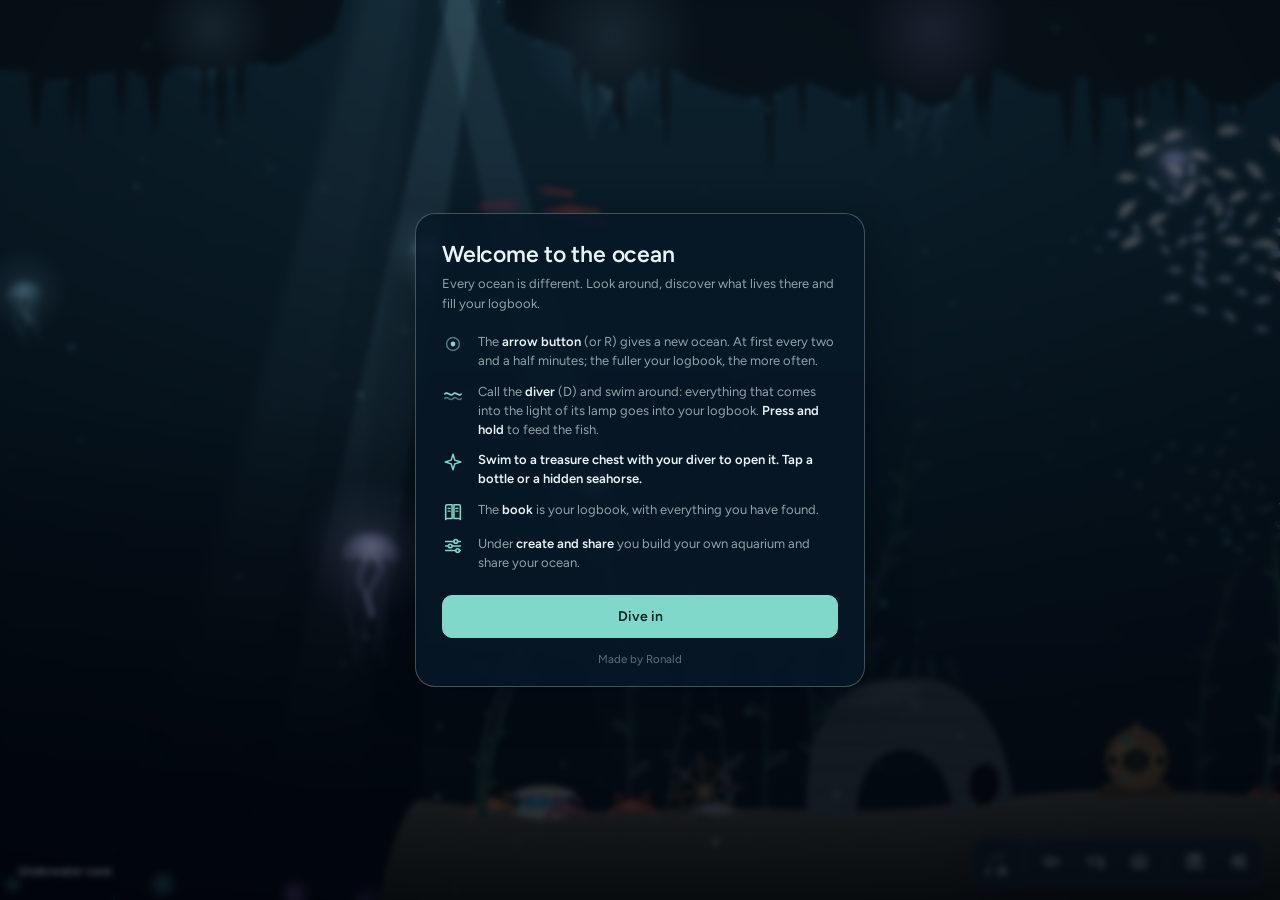
==== commit 2b80d32c: "Nachtgedrag, opdracht van de dag, fotoboek, waterfilter in het logboek en aparte volumes voor muziek" ====
--- a/index.html
+++ b/index.html
@@ -355,6 +355,9 @@
   .nb .row button:hover, .nb .nb-back:hover { background: #fff; border-color: rgba(80, 70, 50, 0.6); }
   .nb .row button.primary { background: var(--pencil); color: #fff; border-color: var(--pencil); }
   .nb-check { list-style: none; margin: 0; padding: 0; display: grid; gap: 3px; }
+  .nb-quest { margin: 6px 0 2px; padding: 6px 10px; border: 1px dashed rgba(41, 80, 122, 0.45); border-radius: 6px; font-family: var(--hand); font-size: 18px; color: var(--ink); }
+  .nb-quest b { color: var(--pencil); margin-right: 6px; }
+  .nb-quest span { float: right; color: var(--pencil); }
   .nb-stickers { display: flex; flex-wrap: wrap; gap: 12px; margin: 4px 0 6px; }
   .nb-sticker { margin: 0; width: 84px; text-align: center; font-family: var(--hand); font-size: 14px; line-height: 1.05; color: var(--ink-soft); overflow-wrap: anywhere; }
   .nb-sticker img, .nb-sticker span { display: block; width: 60px; height: 60px; margin: 0 auto 4px; border-radius: 50%; transform: rotate(var(--tilt)); }
@@ -960,6 +963,7 @@
   let rebuilding = false;
   function seen(key, pos) {
     if (!NAMES[key] || rebuilding || !LOGGABLE.has(key)) return;
+    questEvent("seen", key);
     const entry = logbook.get(key);
     if (entry) { entry.n++; saveLog(); return; }
     const before = reached();
@@ -1024,6 +1028,17 @@
   const rescued = () => store.get("oceaan-gered", 0);
   const waterTier = (id, nl, en, name, wordNl, wordEn) => ({ id, name: [nl, en], goal: [`alle ${waterAnimals(name).length} dieren van de ${wordNl}`, `all ${waterAnimals(name).length} animals of the ${wordEn}`],
     prog: () => { const keys = waterAnimals(name); return [keys.filter(k => logbook.has(k)).length, keys.length]; }, reward: ["een sticker in je logboek", "a sticker in your logbook"] });
+  // the photo tasks of the photo book (checked in 14-z-quests.js)
+  const PHOTO_TASKS = [
+    ["whale", "Een walvis of dolfijn en je duiker samen op één foto", "A whale or dolphin and your diver together in one photo"],
+    ["shiny", "Een shiny op de foto", "A shiny in the photo"],
+    ["lamp3", "Drie soorten tegelijk in je lamp", "Three kinds at once in your lamp"],
+    ["freed", "Een dier dat je net hebt bevrijd", "An animal you have just set free"],
+    ["bear", "De ijsbeer die in het water springt", "The polar bear jumping into the water"],
+    ["sardine", "De sardinetrek", "The sardine run"],
+    ["aurora", "Een foto onder het noorderlicht", "A photo under the northern lights"],
+    ["leviathan", "De Leviathan in beeld", "The Leviathan in view"],
+  ];
   const MILESTONES = [
     tier("m10", "Ontdekker", "Explorer", 10, "elke 75 seconden een nieuwe oceaan", "a new ocean every 75 seconds"),
     tier("m25", "Zeekenner", "Sea expert", 25, "elke 30 seconden een nieuwe oceaan", "a new ocean every 30 seconds"),
@@ -1045,10 +1060,12 @@
     { id: "rd", name: ["Redder", "Rescuer"], goal: ["5 dieren uit een spooknet bevrijd", "5 animals freed from a ghost net"], prog: () => [rescued(), 5], reward: ["een sticker, en bevrijde dieren zwemmen eerst een bedankrondje om je duiker", "a sticker, and freed animals first swim a thank-you lap round your diver"] },
     waterTier("nz", "Noordzeekenner", "North Sea expert", "noordzee", "Noordzee", "North Sea"),
     waterTier("dz", "Diepzeeduiker", "Deep-sea diver", "diepzee", "diepzee", "deep sea"),
+    { id: "vh", name: ["Volhouder", "Keeper-upper"], goal: ["7 opdrachten van de dag", "7 quests of the day"], prog: () => [store.get("oceaan-dagen", 0), 7], reward: ["een sticker in je logboek", "a sticker in your logbook"] },
+    { id: "fj", name: ["Fotojager", "Photo hunter"], goal: ["het hele fotoboek", "the whole photo book"], prog: () => [PHOTO_TASKS.filter(x => store.get("oceaan-fotoboek", []).includes(x[0])).length, PHOTO_TASKS.length], reward: ["een sticker in je logboek", "a sticker in your logbook"] },
     { id: "sk", name: ["Sterrenkijker", "Stargazer"], goal: ["vallende sterren, maansverduistering en noorderlicht", "shooting stars, lunar eclipse and northern lights"], prog: () => [["meteor", "eclipse", "aurora"].filter(k => logbook.has(k)).length, 3], reward: ["een sticker in je logboek", "a sticker in your logbook"] },
   ];
   // the stickers that milestones give, with the animal or moment shown on each
-  const STICKERS = [["rd", "hawksbill"], ["nz", "puffin"], ["dz", "vampire"], ["sk", "meteor"]];
+  const STICKERS = [["rd", "hawksbill"], ["nz", "puffin"], ["dz", "vampire"], ["sk", "meteor"], ["vh", "turtle"], ["fj", "orca"]];
   for (const m of MILESTONES) m.need = () => { const [a, b] = m.prog(); return a >= b; };
   let rewards = new Set();
   const reached = () => MILESTONES.filter(m => m.need()).map(m => m.id);
@@ -1932,7 +1949,7 @@
       const hx = 0.13 * L, hy = -0.05 * L;
       const c = Math.cos(g.tilt), s = Math.sin(g.tilt);
       const wx = g.x + g.dir * (hx * c - hy * s), wy = y0 + (hx * s + hy * c);
-      const target = near(wx, wy, 110 * u) ? 0 : 0.55 + 0.45 * Math.sin(t * 0.35 + m.ph);
+      const target = near(wx, wy, 110 * u) ? 0 : 0.35 + 0.45 * night + (0.35 - 0.15 * night) * Math.sin(t * 0.35 + m.ph);
       m.e += (target - m.e) * (target < m.e ? 0.15 : 0.02);
       const len = m.e * 0.13 * L;
       if (len > 2) shinyDraw(m, () => {
@@ -2294,6 +2311,12 @@
           ctx.lineWidth = w;
           ctx.beginPath(); ctx.moveTo(bx + x1, by + y1); ctx.lineTo(bx + x2, by + y2); ctx.stroke();
         }
+        // at night the coral opens its polyps: tiny pale stars of tentacles along the branches, catching food
+        if (night > 0.4) {
+          ctx.fillStyle = `rgba(250,240,220,${((night - 0.4) * 1.2).toFixed(2)})`; ctx.beginPath();
+          for (const [x1, y1, x2, y2, w] of p.segs) for (const f of [0.4, 1]) { const px = bx + x1 + (x2 - x1) * f, py = by + y1 + (y2 - y1) * f, r = Math.max(1, w * 0.45); ctx.moveTo(px + r, py); ctx.arc(px, py, r, 0, TAU); }
+          ctx.fill();
+        }
       } else if (p.type === "brain") {
         ctx.fillStyle = c;
         ctx.beginPath(); ctx.ellipse(bx, by, p.r, p.r * 0.75, 0, Math.PI, TAU); ctx.fill();
@@ -2493,7 +2516,8 @@
     for (const sp of scene.species) {
       const S = sp.size * u * 3.2;
       const list = sp.fish;
-      const top = H * (sp.bandC - sp.bandH), bottom = H * (sp.bandC + sp.bandH);
+      const rise = sp.lantern ? Math.min(sp.bandC - sp.bandH - 0.06, 0.25) * night : 0;
+      const top = H * (sp.bandC - sp.bandH - rise), bottom = H * (sp.bandC + sp.bandH - rise);
       for (const f of list) {
         let ax = 0, ay = 0, cx = 0, cy = 0, avx = 0, avy = 0, n = 0;
         for (const g of list) {
@@ -2839,7 +2863,7 @@
         o.x += o.dir * 0.3 * u * k;
         if (Math.abs(o.goal - o.x) < 12 * u) { o.goal = null; o.holding = true; o.holdT = 20; }
       } else {
-        o.x += o.dir * 0.12 * u * k;
+        o.x += o.dir * 0.12 * u * k * (1 + 2 * night);
         if (Math.random() < 0.002 * k) o.dir *= -1;
       }
     }
@@ -4833,6 +4857,12 @@
 
   // ---- sound -------------------------------------------------------------
   const audio = { ac: null, on: false };
+  // the melody and the sounds (the sea, animals and moments) each have their own volume
+  let musicVol = store.get("oceaan-muziek", 1), fxVol = store.get("oceaan-geluiden", 1);
+  function setMixVolume(which, v) {
+    if (which === "music") { musicVol = v; store.set("oceaan-muziek", v); }
+    else { fxVol = v; store.set("oceaan-geluiden", v); if (audio.sea && audio.ac) audio.sea.gain.setTargetAtTime(0.55 * v, audio.ac.currentTime, 0.1); }
+  }
 
   function initAudio() {
     const AC = window.AudioContext || window.webkitAudioContext;
@@ -4859,7 +4889,7 @@
     const lfo = ac.createOscillator(), lg = ac.createGain();
     lfo.frequency.value = 0.06; lg.gain.value = 140;
     lfo.connect(lg); lg.connect(lp.frequency); lfo.start();
-    const ng = ac.createGain(); ng.gain.value = 0.55;
+    const ng = ac.createGain(); ng.gain.value = 0.55 * fxVol; audio.sea = ng;
     src.connect(lp); lp.connect(ng); ng.connect(audio.master); src.start();
     audio.next = { bubble: 0, song: 0, whistle: 0, note: 2 };
     return true;
@@ -4869,6 +4899,9 @@
     const ac = audio.ac;
     if (!ac || !audio.on) return;
     if (!o.freqs.every(([f, at]) => isFinite(f) && isFinite(at)) || !isFinite(o.gain) || !isFinite(o.dur)) return;
+    const mix = o.music ? musicVol : fxVol;
+    if (mix <= 0.001) return;
+    o = Object.assign({}, o, { gain: o.gain * mix });
     const now = ac.currentTime + (o.delay || 0);
     const osc = ac.createOscillator();
     osc.type = o.type || "sine";
@@ -4905,6 +4938,8 @@
   function noiseBurst(o) {
     const ac = audio.ac;
     if (!ac || !audio.on) return;
+    if (fxVol <= 0.001) return;
+    o = Object.assign({}, o, { gain: o.gain * fxVol });
     const now = ac.currentTime, len = Math.floor(ac.sampleRate * o.dur);
     const b = ac.createBuffer(1, len, ac.sampleRate), d = b.getChannelData(0);
     for (let i = 0; i < len; i++) d[i] = Math.random() * 2 - 1;
@@ -4944,8 +4979,8 @@
   function playNote() {
     const sc = SCALES[water.name] || SCALES.rif;
     const f = (ROOT[water.name] || ROOT.rif) * Math.pow(2, sc[Math.floor(Math.random() * sc.length)] / 12) * (night > 0.6 ? 0.5 : 1);
-    tone({ type: "triangle", freqs: [[f, 0]], dur: 4.5, gain: 0.035, attack: 1.2, release: 2.8, lp: 1600, verb: 0.85 });
-    if (Math.random() < 0.4) tone({ type: "sine", freqs: [[f * 1.5, 0]], dur: 4, gain: 0.02, attack: 1.5, release: 2.2, verb: 0.9, delay: 0.6 });
+    tone({ type: "triangle", freqs: [[f, 0]], dur: 4.5, gain: 0.035, attack: 1.2, release: 2.8, lp: 1600, verb: 0.85, music: true });
+    if (Math.random() < 0.4) tone({ type: "sine", freqs: [[f * 1.5, 0]], dur: 4, gain: 0.02, attack: 1.5, release: 2.2, verb: 0.9, delay: 0.6, music: true });
   }
   const sfxInk = () => noiseBurst({ freq: 600, dur: 0.5, gain: 0.12, attack: 0.02 });
   const sfxDig = () => noiseBurst({ freq: 350, dur: 0.7, gain: 0.25, attack: 0.03 });
@@ -7560,15 +7595,24 @@
   const PARROT_TAIL = "M 2 0 C -6 -8 -12 -16 -20 -20 C -15 -8 -15 8 -20 20 C -12 16 -6 8 2 0 Z";
   const PARROT_BEAK = "M 47 -5 C 55 -5 60 -1 60 2 C 60 5 55 8 47 7 C 49 3 49 -1 47 -5 Z";
   function drawParrot(p, k) {
-    p.ph += 0.06 * k;
+    // at night it sleeps near the floor, wrapped in a see-through bubble of slime that it blows around itself
+    p.sleep = (p.sleep || 0) + ((night > 0.6 ? 1 : 0) - (p.sleep || 0)) * Math.min(1, 0.01 * k);
+    p.ph += 0.06 * k * (1 - p.sleep * 0.8);
     p.cool -= k / 60;
     if (p.nibble > 0) p.nibble -= k / 60;
-    else if (p.cool <= 0) { p.cool = 4 + Math.random() * 6; p.nibble = 1.4; }
+    else if (p.cool <= 0 && p.sleep < 0.2) { p.cool = 4 + Math.random() * 6; p.nibble = 1.4; }
     if (Math.abs(p.tx - p.x) < 10 * u) p.tx = Math.max(40 * u, Math.min(W - 40 * u, p.x + (Math.random() - 0.5) * 420 * u));
     const dx = p.tx - p.x;
-    if (p.nibble <= 0) { p.x += Math.sign(dx) * 0.5 * u * k; if (Math.abs(dx) > 5 * u) p.dir = Math.sign(dx); }
+    if (p.nibble <= 0) { p.x += Math.sign(dx) * 0.5 * u * k * (1 - p.sleep); if (Math.abs(dx) > 5 * u && p.sleep < 0.5) p.dir = Math.sign(dx); }
     const floor = sandY(p.x), dip = p.nibble > 0 ? Math.sin(Math.min(1, (1.4 - p.nibble) / 1.4) * Math.PI) : 0;
-    const y = floor - 46 * u + dip * 30 * u + Math.sin(p.ph * 0.4) * 4 * u, s = p.s;
+    const y = floor - 46 * u + p.sleep * 24 * u + dip * 30 * u + Math.sin(p.ph * 0.4) * 4 * u, s = p.s;
+    if (p.sleep > 0.05) {
+      ctx.save(); ctx.globalAlpha = p.sleep;
+      ctx.fillStyle = "rgba(220,240,255,0.14)"; ctx.strokeStyle = "rgba(230,245,255,0.45)"; ctx.lineWidth = 1.2 * u;
+      ctx.beginPath(); ctx.ellipse(p.x, y, s * 0.72, s * 0.42, 0, 0, TAU); ctx.fill(); ctx.stroke();
+      ctx.fillStyle = "rgba(255,255,255,0.35)"; ctx.beginPath(); ctx.ellipse(p.x - s * 0.25, y - s * 0.22, s * 0.16, s * 0.05, -0.4, 0, TAU); ctx.fill();
+      ctx.restore();
+    }
     p.cy = y;
     if (dip > 0.95 && k > 0 && Math.random() < 0.3) puff(p.x + p.dir * s * 0.5, floor + 2 * u, 2);
     ctx.save(); ctx.translate(p.x, y); ctx.scale(faceOf(p) * s / 100, s / 100); ctx.rotate(dip * 0.5);
@@ -10515,7 +10559,7 @@
       if (N.tear >= 1) {
         N.state = "free"; a.vx = N.dir * 2.4 * u;
         seen("ghostnet", [N.x, N.y]); sight(a.key, [a.x, a.cy]);
-        if (!rebuilding) { const before = reached(); store.set("oceaan-gered", rescued() + 1); checkMilestones(before); }
+        if (!rebuilding) { const before = reached(); store.set("oceaan-gered", rescued() + 1); checkMilestones(before); questEvent("rescue"); }
         if (rewards.has("rd") && diverMode) { a.lap = 0; a.lapA = Math.atan2(a.cy - diver.y, a.x - diver.x); }
         toast(L("Bevrijd! Het dier zwemt weg.", "Set free! The animal swims away.")); sfxChest();
       }
@@ -12001,6 +12045,8 @@
       <div class="row"><button type="button" id="restToggle" class="switch" role="switch" aria-checked="${restMode}"><span class="track"></span>${L("Rustmodus", "Calm mode")}</button></div>
       <p class="sum">${L("Langzamer, zonder grote gebeurtenissen en meldingen. Fijn als achtergrond.", "Slower, without big events or messages. Nice as a background.")}</p>
       <div class="row"><label for="vol">${L("Volume", "Volume")}</label><input id="vol" type="range" min="0" max="100" value="${Math.round(volume * 100)}"></div>
+      <div class="row"><label for="volMusic">${L("Muziek", "Music")}</label><input id="volMusic" type="range" min="0" max="100" value="${Math.round(musicVol * 100)}"></div>
+      <div class="row"><label for="volFx">${L("Geluiden", "Sounds")}</label><input id="volFx" type="range" min="0" max="100" value="${Math.round(fxVol * 100)}"></div>
       <h3>${L("Taal", "Language")}</h3>
       <div class="chips" role="group" aria-label="${L("Taal", "Language")}">
         <button type="button" class="chip pick ${LANG === "nl" ? "on" : ""}" data-lang="nl" aria-pressed="${LANG === "nl"}" lang="nl">Nederlands</button>
@@ -12019,7 +12065,11 @@
     return false;
   }
 
-  panelBody.addEventListener("input", e => { if (e.target.id === "vol") setVolume(Number(e.target.value) / 100); });
+  panelBody.addEventListener("input", e => {
+    if (e.target.id === "vol") setVolume(Number(e.target.value) / 100);
+    if (e.target.id === "volMusic") setMixVolume("music", Number(e.target.value) / 100);
+    if (e.target.id === "volFx") setMixVolume("fx", Number(e.target.value) / 100);
+  });
   panelBody.addEventListener("change", e => {
     if (e.target.id !== "logFile" || !e.target.files || !e.target.files[0]) return;
     const reader = new FileReader();
@@ -12072,6 +12122,7 @@
       openDetail(k, true); return;
     }
     if (b.dataset.filter) { logFilter = b.dataset.filter; renderPanel(); return; }
+    if (b.dataset.water !== undefined) { logWater = b.dataset.water; renderPanel(); return; }
     if (b.dataset.lang) { setLang(b.dataset.lang); return; }
     if (b.dataset.photo) { openPhoto(b.dataset.photo); return; }
     if (b.id === "photoSave") { const ph = album.find(x => x.id === b.dataset.id); if (ph) fetch(ph.img).then(r => r.blob()).then(bl => saveBlob(bl, `oceaan-${ph.seed}.jpg`)); return; }
@@ -12192,6 +12243,8 @@
     const before = reached();
     album.unshift({ id: String(Date.now()), d: d.toISOString().slice(0, 10), seed, water: water.name, img: c.toDataURL("image/jpeg", 0.78) });
     album.length = Math.min(album.length, ALBUM_MAX);
+    photoBookAdd(lastPhotoHits); lastPhotoHits = [];
+    questEvent("photo");
     toast(saveAlbum() ? L("Bewaard in je album, te vinden in het logboek", "Kept in your album, in the logbook") : L("Bewaren lukt hier niet", "Keeping photos is not possible here"));
     checkMilestones(before);
   }
@@ -12229,6 +12282,7 @@
 
   photoBtn.addEventListener("click", async () => {
     paused = true;
+    lastPhotoHits = photoHits(); // what is in view now counts for the photo book, once the photo is kept
     photoFilter = "none";
     renderPhotoFilters();
     polaroidCanvas = await makePolaroid();
@@ -12310,9 +12364,10 @@
       <p class="nb-sub">${L("Logboek van een onderzoeker onder water", "Logbook of an underwater researcher")}</p>
       <p class="nb-stat">${L(`<b>${got}</b> van ${all.length} gezien · <b>${shinyGot}</b> van ${SHINY_KEYS.length} shiny`, `<b>${got}</b> of ${all.length} seen · <b>${shinyGot}</b> of ${SHINY_KEYS.length} shiny`)}</p>
       <div class="nb-bar" aria-hidden="true"><i style="width:${Math.round((got / all.length) * 100)}%"></i></div>
+      ${questHTML()}
       <p class="nb-note">${L(`Nieuwe oceaan: elke ${durationText(lockSeconds())}. Elke mijlpaal maakt dat korter.`, `New ocean: every ${durationText(lockSeconds())}. Every milestone makes that shorter.`)}</p>
       <h4 class="nb-fam">${L("Laat zien", "Show")}</h4>
-      <div class="filters" role="group" aria-label="${L("Laat zien", "Show")}">` + FILTERS.map(([id, label]) => `<button type="button" class="chip pick ${logFilter === id ? "on" : ""}" data-filter="${id}" aria-pressed="${logFilter === id}">${label}</button>`).join("") + `</div>`;
+      <div class="filters" role="group" aria-label="${L("Laat zien", "Show")}">` + FILTERS.map(([id, label]) => `<button type="button" class="chip pick ${logFilter === id ? "on" : ""}" data-filter="${id}" aria-pressed="${logFilter === id}">${label}</button>`).join("") + `</div>` + waterFilterHTML();
     if (news.length) {
       const show = news.slice(0, 6);
       intro += `<h4 class="nb-fam">${L("Nieuw sinds je vorige keer", "New since last time")} <span>${news.length}</span></h4><div class="cards">` + show.map(k => k.startsWith("shiny:") ? bookCard(k.slice(6), true, true) : bookCard(k, true)).join("") + `</div>`;
@@ -12334,7 +12389,7 @@
     // the families, each group starting on a new page; the Shiny filter shows every animal with a shiny, in its shiny colours
     const shinyMode = logFilter === "shiny";
     const has = k => logbook.has(shinyMode ? "shiny:" + k : k);
-    const show = k => shinyMode ? SHINY_KEYS.includes(k) : logFilter === "missing" ? !logbook.has(k) : logFilter === "found" ? logbook.has(k) : true;
+    const show = k => inLogWater(k) && (shinyMode ? SHINY_KEYS.includes(k) : logFilter === "missing" ? !logbook.has(k) : logFilter === "found" ? logbook.has(k) : true);
     // in the same order as the tabs: animals, moments, rare things, and then the waters
     for (const title of ["Dieren", "Momenten", "Zeldzaam", "Wateren"]) {
       const grp = LOG_GROUPS.find(g => g[0] === title);
@@ -12353,7 +12408,8 @@
     const photos = album.length
       ? `<div class="album">` + album.map(ph => `<button type="button" data-photo="${ph.id}" style="--tilt:${tiltOf(ph.id)}deg" aria-label="${L("Foto van ", "Photo from ")}${dateText(ph.d)}"><img alt="" src="${ph.img}"></button>`).join("") + `</div>`
       : `<p class="nb-note">${L(`Nog geen foto's. Maak een foto met de camera en kies "In mijn album".`, `No photos yet. Take a photo with the camera and choose "Add to my album".`)}</p>`;
-    blocks.push({ html: `<h4 class="nb-fam">${L("Mijn foto's", "My photos")}</h4>` + photos, newPage: true, group: "album", jump: "album" });
+    blocks.push({ html: photoBookHTML(), newPage: true, group: "album", jump: "album" });
+    blocks.push({ html: `<h4 class="nb-fam">${L("Mijn foto's", "My photos")}</h4>` + photos, group: "album" });
     blocks.push({ html: `<h4 class="nb-fam">${L("Bewaren", "Keep")}</h4>
       <p class="nb-note">${L("Je logboek staat alleen in deze browser. Sla het op als bestand om het te bewaren, of om het op een ander apparaat in te laden.", "Your logbook lives only in this browser. Save it as a file to keep it, or to load it on another device.")}</p>
       <div class="row"><button type="button" id="logExport">${L("Opslaan als bestand", "Save as file")}</button><button type="button" id="logImport">${L("Bestand inladen", "Load file")}</button><input type="file" id="logFile" accept="application/json,.json" hidden></div>
@@ -12533,7 +12589,7 @@
   // From the page of one animal you leaf on to the next one, in the same order as the book and with the same filter.
   function bookOrder() {
     const shinyMode = logFilter === "shiny";
-    const show = k => shinyMode ? SHINY_KEYS.includes(k) : logFilter === "missing" ? !logbook.has(k) : logFilter === "found" ? logbook.has(k) : true;
+    const show = k => inLogWater(k) && (shinyMode ? SHINY_KEYS.includes(k) : logFilter === "missing" ? !logbook.has(k) : logFilter === "found" ? logbook.has(k) : true);
     return ["Dieren", "Momenten", "Zeldzaam", "Wateren"].flatMap(title => { const g = LOG_GROUPS.find(x => x[0] === title); return g ? g[1].filter(show) : []; });
   }
   function detailNeighbours(key) {
@@ -12837,6 +12893,117 @@
     greenland: "It swims very slowly, less than 3 kilometres an hour. Often a small parasite hangs from its eye.",
     leatherback: "Leatherbacks eat mostly jellyfish. That is why plastic bags in the sea are so dangerous for them.",
   };
+  // ---- the quest of the day, the photo book and the water filter ------------------------
+  // Every day has its own small quest, the same for everyone on that date. The photo book has photo tasks that are
+  // checked against what is in view when you take a photo.
+  const famKeys = fam => { const s = LOG_SUBS["Dieren"].find(x => x[0] === fam); return s ? s[2] : []; };
+  const QUESTS = [
+    { kind: "fam", fam: "Roggen", n: 3, nl: "Zie 3 roggen", en: "See 3 rays" },
+    { kind: "fam", fam: "Haaien en grote vissen", n: 2, nl: "Zie 2 haaien of grote vissen", en: "See 2 sharks or big fish" },
+    { kind: "fam", fam: "Walvissen en dolfijnen", n: 2, nl: "Zie 2 walvissen of dolfijnen", en: "See 2 whales or dolphins" },
+    { kind: "fam", fam: "Inktvissen", n: 2, nl: "Zie 2 inktvissen of octopussen", en: "See 2 squid or octopuses" },
+    { kind: "fam", fam: "Kwallen", n: 2, nl: "Zie 2 kwallen", en: "See 2 jellies" },
+    { kind: "fam", fam: "Zoogdieren en vogels", n: 2, nl: "Zie 2 zeezoogdieren of zeevogels", en: "See 2 sea mammals or seabirds" },
+    { kind: "fam", fam: "Reptielen", n: 1, nl: "Zie een zeeschildpad, zeeslang of krokodil", en: "See a sea turtle, sea snake or crocodile" },
+    { kind: "rescue", n: 1, nl: "Bevrijd een dier uit een spooknet", en: "Free an animal from a ghost net" },
+    { kind: "shiny", n: 1, nl: "Vind een shiny", en: "Find a shiny" },
+    { kind: "moment", n: 2, nl: "Beleef 2 momenten", en: "Witness 2 moments" },
+    { kind: "water", n: 3, nl: "Duik in 3 verschillende wateren", en: "Dive in 3 different waters" },
+    { kind: "photo", n: 2, nl: "Bewaar 2 foto's in je album", en: "Keep 2 photos in your album" },
+  ];
+  const QUEST_KEY = "oceaan-dagopdracht";
+  function todayStr() { const d = new Date(); return `${d.getFullYear()}-${String(d.getMonth() + 1).padStart(2, "0")}-${String(d.getDate()).padStart(2, "0")}`; }
+  function todayQuest() {
+    const d = new Date(), day = Math.floor(Date.UTC(d.getFullYear(), d.getMonth(), d.getDate()) / 864e5);
+    return QUESTS[(day * 7 + 3) % QUESTS.length];
+  }
+  function questState() {
+    let s = store.get(QUEST_KEY, null);
+    if (!s || s.day !== todayStr()) s = { day: todayStr(), have: 0, waters: [], done: false };
+    return s;
+  }
+  function questEvent(kind, key) {
+    if (rebuilding) return;
+    const q = todayQuest(), s = questState();
+    if (s.done) return;
+    let hit = false;
+    if (kind === "seen") {
+      if (q.kind === "fam") hit = famKeys(q.fam).includes(key);
+      else if (q.kind === "shiny") hit = key.startsWith("shiny:");
+      else if (q.kind === "moment") hit = MOMENT_KEYS.includes(key) || key === "aurora";
+      else if (q.kind === "water" && key.startsWith("w:") && !s.waters.includes(key)) { s.waters.push(key); hit = true; }
+    } else hit = kind === q.kind;
+    if (!hit) return;
+    s.have++;
+    if (s.have >= q.n) {
+      s.done = true; store.set(QUEST_KEY, s);
+      const before = reached();
+      store.set("oceaan-dagen", store.get("oceaan-dagen", 0) + 1);
+      toast(L(`Opdracht van de dag gelukt: ${q.nl.toLowerCase()}!`, `Quest of the day done: ${q.en.toLowerCase()}!`));
+      sfxShiny();
+      checkMilestones(before);
+    } else {
+      store.set(QUEST_KEY, s);
+      toast(L(`Opdracht van de dag: ${s.have} van ${q.n}`, `Quest of the day: ${s.have} of ${q.n}`));
+    }
+  }
+  function questHTML() {
+    const q = todayQuest(), s = questState();
+    return `<p class="nb-quest"><b>${L("Opdracht van vandaag", "Today's quest")}</b> ${L(q.nl, q.en)} <span>${s.done ? L("✓ gelukt", "✓ done") : `${s.have}/${q.n}`}</span></p>`;
+  }
+
+  // ---- the photo book ---------------------------------------------------------------
+  let lastPhotoHits = [];
+  function photoHits() {
+    const S = scene, hits = [], on = (x, y) => isFinite(x) && isFinite(y) && x > 0 && x < W && y > 0 && y < H;
+    const v = S.visitor;
+    if (diverMode && v && famKeys("Walvissen en dolfijnen").includes(v.type) && on(v.x, v.y + (v.yOff || 0))) hits.push("whale");
+    if ((S.shinies || []).some(e => { try { const p = e.get(); return (!e.alive || e.alive()) && p && on(p[0], p[1]); } catch (err) { return false; } })) hits.push("shiny");
+    if (S.leviathan && S.leviathan.active && S.leviathan.eye && on(S.leviathan.eye[0], S.leviathan.eye[1])) hits.push("leviathan");
+    if (S.aurora && S.aurora.active && S.aurora.fade > 0.4) hits.push("aurora");
+    if (S.net && S.net.active && S.net.state === "free") hits.push("freed");
+    if (diverMode) {
+      const kinds = new Set();
+      for (const f of S.fauna || []) if (f.cy !== undefined && lit(f.x, f.cy, f.s * 0.3)) kinds.add(f.key);
+      for (const sp of S.species) if (sp.fish.some(f => lit(f.x, f.y, 4 * u))) kinds.add(sp.lantern ? "lantern" : "fish:" + sp.main);
+      for (const j of S.jellies) if (lit(j.x, j.y, j.r)) kinds.add("jelly");
+      if (v && lit(v.x, v.y + (v.yOff || 0), v.size * 0.3)) kinds.add(v.type);
+      if (kinds.size >= 3) hits.push("lamp3");
+    }
+    if ((S.fauna || []).some(f => f.key === "polarbear" && f.st === "jump" && on(f.x, f.cy || 0))) hits.push("bear");
+    if (S.sardines && S.sardines.active) hits.push("sardine");
+    return hits;
+  }
+  const photoBookDone = () => store.get("oceaan-fotoboek", []);
+  function photoBookAdd(hits) {
+    const done = photoBookDone(), fresh = hits.filter(h => !done.includes(h));
+    if (!fresh.length) return;
+    const before = reached();
+    store.set("oceaan-fotoboek", [...done, ...fresh]);
+    for (const h of fresh) { const task = PHOTO_TASKS.find(x => x[0] === h); if (task) toast(L(`Foto-opdracht gelukt: ${task[1].toLowerCase()}!`, `Photo task done: ${task[2].toLowerCase()}!`)); }
+    checkMilestones(before);
+  }
+  function photoBookHTML() {
+    const done = photoBookDone();
+    return `<h4 class="nb-fam">${L("Fotoboek", "Photo book")} <span>${PHOTO_TASKS.filter(x => done.includes(x[0])).length}/${PHOTO_TASKS.length}</span></h4>
+      <p class="nb-note">${L("Maak een foto en bewaar hem in je album: wat er dan in beeld is, telt.", "Take a photo and keep it in your album: what is in view at that moment counts.")}</p>
+      <ul class="nb-check">` + PHOTO_TASKS.map(([id, nl, en]) => `<li class="${done.includes(id) ? "on" : ""}"><span class="box" aria-hidden="true">${done.includes(id) ? "✓" : ""}</span><span class="what">${L(nl, en)}</span></li>`).join("") + `</ul>`;
+  }
+
+  // ---- the water filter of the logbook ---------------------------------------------------
+  let logWater = "";
+  function inLogWater(k) {
+    if (!logWater) return true;
+    const w = WATERS.find(x => x.name === logWater);
+    if (!w) return true;
+    if (k.startsWith("w:")) return k === "w:" + logWater;
+    if (k === "fish" || k === "jelly") return true;
+    return (w.props[k] || 0) > 0 || (w.life[k] || 0) > 0 || w.visitors.includes(k) || (RARES_BY_WATER[logWater] || []).includes(k);
+  }
+  function waterFilterHTML() {
+    return `<h4 class="nb-fam">${L("Water", "Water")}</h4><div class="filters" role="group" aria-label="${L("Water", "Water")}">` +
+      [["", L("Alle wateren", "All waters")], ...WATERS.map(w => [w.name, nm("w:" + w.name)])].map(([id, label]) => `<button type="button" class="chip pick ${logWater === id ? "on" : ""}" data-water="${id}" aria-pressed="${logWater === id}">${label}</button>`).join("") + `</div>`;
+  }
   // ---- language ----------------------------------------------------------
   // Sets every fixed text on the page in the current language.
   function applyLang() {
@@ -13012,7 +13179,7 @@
       bar.append(text, btn);
       document.body.appendChild(bar);
     });
-    addEventListener("load", () => navigator.serviceWorker.register("sw.js?v=68").catch(() => {}));
+    addEventListener("load", () => navigator.serviceWorker.register("sw.js?v=70").catch(() => {}));
   }
 </script>
 </body>
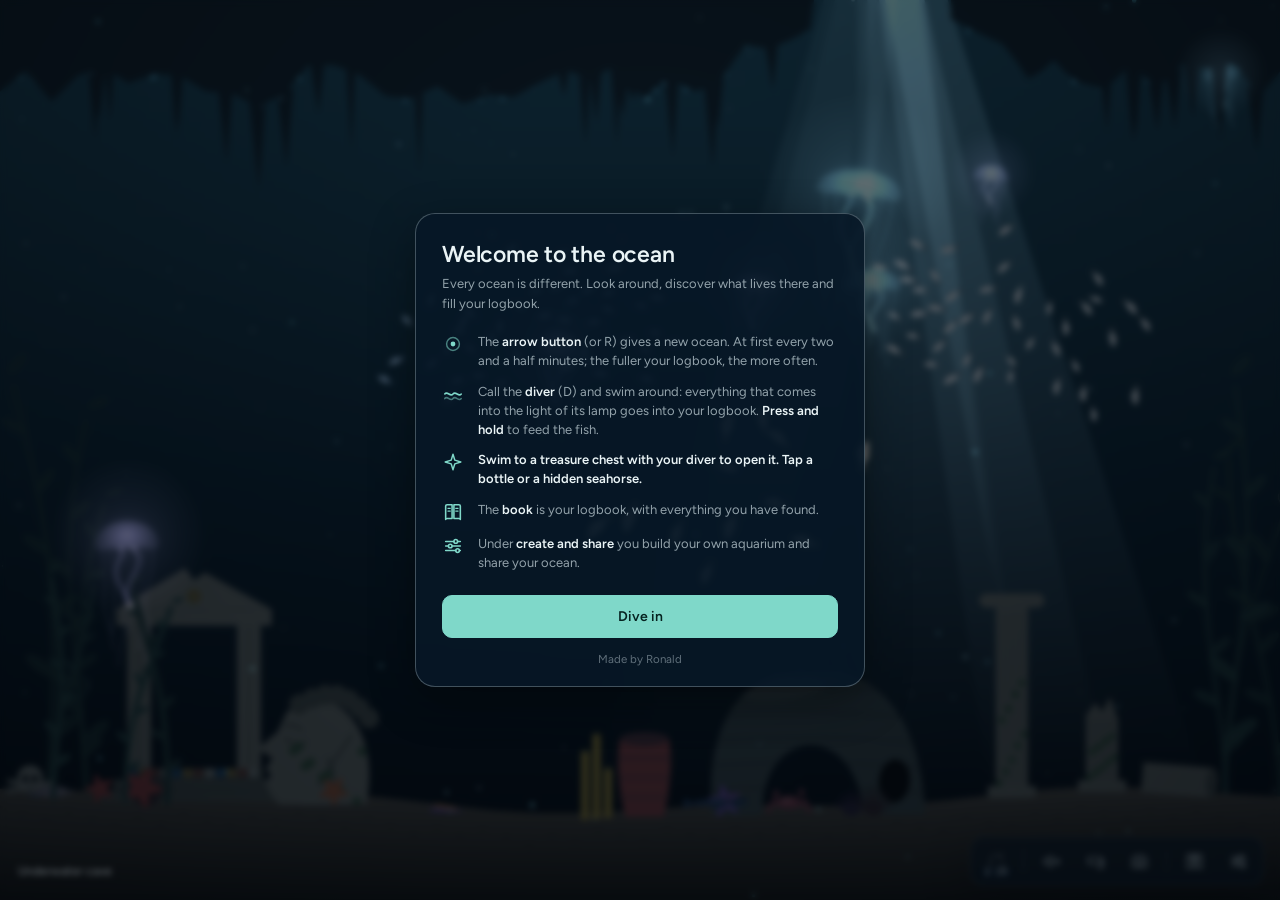
==== commit 7734fc18: "Vier seizoenen, logboek vergelijken, aquarium alleen met geziene dieren plus alles (de)selecteren, w" ====
--- a/index.html
+++ b/index.html
@@ -437,6 +437,8 @@
   .nb-note-field { margin: 2px 0 0; padding: 8px 10px; font-size: 13.5px; line-height: 1.5; color: var(--ink); background: rgba(236, 222, 178, 0.55); border-left: 3px solid rgba(41, 80, 122, 0.45); transform: rotate(-0.4deg); }
   .nb-note-field b { font-family: var(--hand); font-size: 18px; font-weight: 600; color: var(--pencil); margin-right: 4px; }
   .nb-detail { overflow-y: auto; scrollbar-width: thin; }
+
+.chip.locked { opacity: 0.45; cursor: not-allowed; }
 </style>
 </head>
 <body>
@@ -1553,7 +1555,12 @@
     s.giant = { enabled: !!water.giantSquid, active: false, timer: range(12, 25), list: [], reach: 0, side: 1 };
     s.ghost = s.rares.includes("ghost") ? { x: rng() * W, y: H * range(0.25, 0.42), dir: chance(0.5) ? 1 : -1, img: null } : null;
 
-    s.season = chance(0.5) ? "zomer" : "herfst";
+    // four seasons, one roll of the seed as before (so the rest of a shared ocean stays the same)
+    { const sr = rng(); s.season = sr < 0.25 ? "lente" : sr < 0.5 ? "zomer" : sr < 0.75 ? "herfst" : "winter"; }
+    const cold = ["noordzee", "kelpwoud", "ijszee"].includes(water.name), xr = mulberry32((seed ^ 0x5eaf00d) >>> 0);
+    s.cold = cold;
+    // winter in the North Sea and the kelp forest: drifting ice floes
+    if (s.season === "winter" && water.surface && !water.ice && cold) s.floes = Array.from({ length: 2 + Math.floor(xr() * 2) }, () => ({ x: xr() * W, w: (70 + xr() * 110) * u, d: (10 + xr() * 14) * u, sp: 0.05 + xr() * 0.1, seed: xr() * 10 }));
     s.mantis = chance(Lf.mantis) ? { x: rng() * W, s: range(13, 17) * u, cool: 0, strike: 0 } : null;
     s.archer = chance(Lf.archer) && water.surface ? { x: rng() * W, vx: chance(0.5) ? 0.5 : -0.5, s: range(13, 17) * u, cool: 1, face: 1 } : null;
     const host = s.ground.find(g => ["coral", "rocks", "arch", "anemone"].includes(g.kind));
@@ -1581,13 +1588,14 @@
       if (!s.treasure) s.ground = s.ground.filter(g => g.kind !== "bottle");
     }
 
-    s.snow = Array.from({ length: Math.round((80 + 80 * density) * (s.season === "herfst" ? 2.2 : 1)) }, () => ({
+    s.snow = Array.from({ length: Math.round((80 + 80 * density) * (s.season === "herfst" ? 2.2 : s.season === "lente" ? 1.7 : 1)) }, () => ({
       x: rng() * W, y: rng() * H, r: range(0.4, 1.6) * u, a: range(0.15, 0.55),
       sp: range(0.05, 0.25), ph: range(0, TAU),
     }));
 
     s.visitor = null;
     s.visitorTimer = range(2, 6);
+    s.visitorPace = s.season === "zomer" ? 0.6 : s.season === "winter" ? 1.4 : 1; // more visitors in summer, fewer in winter
     bubbles = []; ink = []; smoke = []; food = []; coins = []; streaks = [];
     eggs = []; dust = []; rings = []; jets = []; coralSpawn = []; abyssGlows = []; ripples = [];
     current = 0; mapT = 0; busyUntil = 0;
@@ -1682,7 +1690,7 @@
       const cv = scene.cave;
       const x = cv ? (cv.ox + Math.sin(t * 0.05 * r.sp + r.ph) * cv.ow * 0.25) * W : ((r.x + t * 0.004 * r.sp) % 1.2 - 0.1) * W;
       const w = r.w * W * (cv ? 0.5 : 1);
-      const a = water.rayA * (0.55 + 0.45 * Math.sin(t * r.sp + r.ph)) * (0.15 + 0.85 * day) * (scene.season === "herfst" ? 0.6 : 1.15);
+      const a = water.rayA * (0.55 + 0.45 * Math.sin(t * r.sp + r.ph)) * (0.15 + 0.85 * day) * ({ herfst: 0.6, zomer: 1.15, lente: 0.9, winter: 0.75 }[scene.season] || 1);
       const g = ctx.createLinearGradient(0, 0, 0, H * 0.9);
       g.addColorStop(0, `rgba(${water.ray},${a})`);
       g.addColorStop(1, `rgba(${water.ray},0)`);
@@ -3182,7 +3190,7 @@
     if (v.shiny && !v.pod && ((v.dir > 0 && v.x > W - v.size * 0.35) || (v.dir < 0 && v.x < v.size * 0.35))) v.dir *= -1;
     else if ((v.dir > 0 && v.x > W + v.margin) || (v.dir < 0 && v.x < -v.margin)) {
       if (v.pod && v.pod.some(d => d.shiny)) { v.dir *= -1; v.ringsLeft = undefined; }
-      else { scene.visitor = null; scene.visitorTimer = 8 + Math.random() * 14; }
+      else { scene.visitor = null; scene.visitorTimer = (8 + Math.random() * 14) * (scene.visitorPace || 1); }
     }
   }
 
@@ -5813,7 +5821,8 @@
   function updateClock() {
     computeLight();
     const part = day > 0.8 ? L("dag", "day") : night > 0.8 ? L("nacht", "night") : L("schemer", "dusk");
-    clockEl.textContent = `${part} · ${scene.season === "herfst" ? L("herfst", "autumn") : L("zomer", "summer")}`;
+    const SEASON = { lente: ["lente", "spring"], zomer: ["zomer", "summer"], herfst: ["herfst", "autumn"], winter: ["winter", "winter"] }[scene.season] || ["zomer", "summer"];
+    clockEl.textContent = `${part} · ${L(SEASON[0], SEASON[1])}`;
   }
 
   function drawTreasureMound() {
@@ -6459,7 +6468,7 @@
     s.dragon = chance(Lf.seadragon || 0) ? { x: pick(clumps), y: H * range(0.45, 0.65), dir: chance(0.5) ? 1 : -1, s: range(34, 44) * u, ph: range(0, TAU) } : null;
     for (const arr of [s.cassio, s.lobsters, s.isopods]) for (const o of arr) o.x = remap(o.x);
 
-    s.bloom = { timer: range(60, 140), logged: false };
+    s.bloom = { timer: range(60, 140) * (s.season === "lente" ? 0.4 : 1), logged: false }; // jellyfish swarm sooner in spring
     s.glowtide = { enabled: !!water.surface && !water.ice, active: false, age: 0, timer: range(10, 30), sparks: [] };
     s.hatch = { enabled: !!water.surface && water.visitors.includes("turtle"), timer: range(40, 110), list: [], logged: false };
     s.serpent = { enabled: s.rares.includes("serpent"), active: false, timer: range(6, 14) };
@@ -9245,6 +9254,7 @@
       const F = FAUNA[key];
       if (!chance(Lf[key] || 0)) continue;
       if ((F.kind === "surface" || F.kind === "dive") && !water.surface) continue;
+      if (s.season === "winter" && s.cold && ["albatross", "pelican", "cormorant", "puffin", "gannet"].includes(key) && ((seed + key.length) & 1)) continue; // many seabirds leave in winter
       const n = F.count ? F.count[0] + Math.floor(rng() * (F.count[1] - F.count[0] + 1)) : 1;
       for (let i = 0; i < n; i++) {
         const o = { key, x: rng() * W, dir: chance(0.5) ? 1 : -1, s: range(F.size[0], F.size[1]) * u, ph: range(0, TAU), tx: rng() * W };
@@ -10994,7 +11004,10 @@
     updateAndDrawFlyers(k, dtSec);
     drawRain(k);
 
+    // the seasons colour the water: green with plankton in spring, murky in autumn, cold and blue in a northern winter
     if (S.season === "herfst") { ctx.fillStyle = `rgba(70,90,50,${0.12 * (1 - night * 0.6)})`; ctx.fillRect(0, 0, W, H); }
+    else if (S.season === "lente") { ctx.fillStyle = `rgba(60,150,80,${0.09 * (1 - night * 0.6)})`; ctx.fillRect(0, 0, W, H); }
+    else if (S.season === "winter" && S.cold) { ctx.fillStyle = `rgba(170,200,235,${0.09 * (1 - night * 0.5)})`; ctx.fillRect(0, 0, W, H); }
     ctx.fillStyle = vignette;
     ctx.fillRect(0, 0, W, H);
     const dark = night * (water.glow ? 0.3 : 0.52) + stormLevel() * 0.15;
@@ -12039,6 +12052,11 @@
       <h3>${L("Deze oceaan delen", "Share this ocean")}</h3>
       <p class="sum">${IN_ARTIFACT ? L("Stuur deze code mee met de link. Wie hem hieronder invult, krijgt precies deze oceaan.", "Send this code along with the link. Whoever enters it below gets exactly this ocean.") : L("Wie deze link opent, krijgt precies deze oceaan.", "Whoever opens this link gets exactly this ocean.")}</p>
       <div class="share"><input id="shareCode" readonly value="${link}" aria-label="${L("Code van deze oceaan", "Code of this ocean")}"><button type="button" id="shareCopy">${L("Kopieer", "Copy")}</button>${canShare ? `<button type="button" id="shareNative" class="primary">${L("Delen", "Share")}</button>` : ""}</div>
+      <h3>${L("Logboek vergelijken", "Compare logbooks")}</h3>
+      <p class="sum">${L("Stuur je logboekcode naar een vriend en vul de zijne hieronder in: dan zie je wat de ander heeft dat jij nog mist.", "Send your logbook code to a friend and enter theirs below: you will see what the other has that you are still missing.")}</p>
+      <div class="share"><input id="myLogCode" readonly value="${logCode()}" aria-label="${L("Jouw logboekcode", "Your logbook code")}"><button type="button" id="copyLogCode">${L("Kopieer", "Copy")}</button></div>
+      <div class="share"><input id="friendLogCode" placeholder="lb-…" aria-label="${L("Logboekcode van je vriend", "Your friend's logbook code")}"><button type="button" id="compareGo">${L("Vergelijk", "Compare")}</button></div>
+      <div id="compareOut"></div>
       <h3>${L("Een code openen", "Open a code")}</h3>
       <div class="share"><input id="openCode" placeholder="#12345" aria-label="${L("Code om te openen", "Code to open")}"><button type="button" id="openGo">${L("Open", "Open")}</button></div>
       <h3>${L("Rust en geluid", "Calm and sound")}</h3>
@@ -12086,7 +12104,15 @@
   const inLogOrder = (title, keys) => groupKeys(title).filter(k => keys.includes(k)).concat(keys.filter(k => !groupKeys(title).includes(k)));
   const AQ_GROUPS = [["Bodem en vondsten", inLogOrder("Bodem en vondsten", PROP_KEYS)], ["Dieren", inLogOrder("Dieren", LIFE_KEYS)], ["Bezoekers", inLogOrder("Dieren", VIS_KEYS)], ["Zeldzaam", inLogOrder("Zeldzaam", RARE_KEYS)]];
 
+  // animals (and everything else that goes into the logbook) can only be chosen once you have seen them;
+  // things on the seabed are not in the logbook, so they can always be chosen
+  const aqOpen = k => !LOGGABLE.has(k) || logbook.has(k);
   function currentAsDraft() {
+    const d = currentAsDraftAll();
+    for (const k of [...d.set]) if (!aqOpen(k)) d.set.delete(k);
+    return d;
+  }
+  function currentAsDraftAll() {
     const S = scene, set = new Set();
     for (const g of S.ground) if (PROP_KEYS.includes(g.kind)) set.add(g.kind);
     if (S.canyon) set.add("canyon");
@@ -12102,8 +12128,12 @@
     if (!aqDraft) aqDraft = currentAsDraft();
     let html = `<p class="sum">${L("Kies zelf wat er in je oceaan komt. Op een smal scherm passen niet alle grote dingen naast elkaar.", "Choose what goes into your ocean. On a narrow screen not all large things fit side by side.")}</p><h3>${L("Water", "Water")}</h3><div class="chips">`;
     html += WATERS.map((w, i) => `<button type="button" class="chip pick ${aqDraft.water === i ? "on" : ""}" data-water="${i}" aria-pressed="${aqDraft.water === i}">${nm("w:" + w.name)}</button>`).join("") + `</div>`;
+    html += `<p class="sum">${L("Dieren en andere vondsten kun je pas kiezen als ze in je logboek staan.", "Animals and other finds can only be chosen once they are in your logbook.")}</p>
+      <div class="row"><button type="button" id="aqAll">${L("Alles selecteren", "Select all")}</button><button type="button" id="aqNone">${L("Alles deselecteren", "Deselect all")}</button></div>`;
     for (const [title, keys] of AQ_GROUPS) {
-      html += `<h3>${groupName(title)}</h3><div class="chips">` + keys.map(k => `<button type="button" class="chip pick ${aqDraft.set.has(k) ? "on" : ""}" data-key="${k}" aria-pressed="${aqDraft.set.has(k)}">${nm(k)}</button>`).join("") + `</div>`;
+      html += `<h3>${groupName(title)}</h3><div class="chips">` + keys.map(k => aqOpen(k)
+        ? `<button type="button" class="chip pick ${aqDraft.set.has(k) ? "on" : ""}" data-key="${k}" aria-pressed="${aqDraft.set.has(k)}">${nm(k)}</button>`
+        : `<button type="button" class="chip pick locked" disabled title="${L("Nog niet gezien", "Not seen yet")}">???</button>`).join("") + `</div>`;
     }
     html += `<div class="actions"><button type="button" id="aqBuild" class="primary">${L("Bouw dit aquarium", "Build this aquarium")}</button><button type="button" id="aqRandom">${L("Terug naar willekeurig", "Back to random")}</button></div>`;
     if (aquarium) html += `<p class="sum">${L("Je aquarium is gebouwd. De code bovenaan deze pagina deelt precies dit aquarium.", "Your aquarium is built. The code at the top of this page shares exactly this aquarium.")}</p>`;
@@ -12122,7 +12152,7 @@
       openDetail(k, true); return;
     }
     if (b.dataset.filter) { logFilter = b.dataset.filter; renderPanel(); return; }
-    if (b.dataset.water !== undefined) { logWater = b.dataset.water; renderPanel(); return; }
+    if (b.dataset.logwater !== undefined) { logWater = b.dataset.logwater; renderPanel(); return; }
     if (b.dataset.lang) { setLang(b.dataset.lang); return; }
     if (b.dataset.photo) { openPhoto(b.dataset.photo); return; }
     if (b.id === "photoSave") { const ph = album.find(x => x.id === b.dataset.id); if (ph) fetch(ph.img).then(r => r.blob()).then(bl => saveBlob(bl, `oceaan-${ph.seed}.jpg`)); return; }
@@ -12158,6 +12188,12 @@
       navigator.clipboard.writeText(inp.value).then(() => toast(L("Gekopieerd", "Copied")), () => { inp.select(); toast(L("Selecteer en kopieer de code zelf", "Select and copy the code yourself")); });
       return;
     }
+    if (b.id === "copyLogCode") {
+      const inp = document.getElementById("myLogCode");
+      navigator.clipboard.writeText(inp.value).then(() => toast(L("Gekopieerd", "Copied")), () => { inp.select(); toast(L("Selecteer en kopieer de code zelf", "Select and copy the code yourself")); });
+      return;
+    }
+    if (b.id === "compareGo") { document.getElementById("compareOut").innerHTML = compareHTML(document.getElementById("friendLogCode").value); return; }
     if (b.id === "openGo") {
       const inp = document.getElementById("openCode");
       if (openCode(inp.value)) { renderMake(); toast(L("Code geopend", "Code opened")); }
@@ -12173,7 +12209,9 @@
     }
     if (b.id === "showWelcome") { panelEl.hidden = true; welcomeEl.hidden = false; document.getElementById("welcomeGo").focus(); return; }
     if (b.dataset.water) { aqDraft.water = Number(b.dataset.water); renderMake(); }
-    else if (b.dataset.key) { const k = b.dataset.key; if (aqDraft.set.has(k)) aqDraft.set.delete(k); else aqDraft.set.add(k); renderMake(); }
+    else if (b.dataset.key) { const k = b.dataset.key; if (!aqOpen(k)) return; if (aqDraft.set.has(k)) aqDraft.set.delete(k); else aqDraft.set.add(k); renderMake(); }
+    else if (b.id === "aqAll") { for (const [, keys] of AQ_GROUPS) for (const k of keys) if (aqOpen(k)) aqDraft.set.add(k); renderMake(); }
+    else if (b.id === "aqNone") { aqDraft.set.clear(); renderMake(); }
     else if (b.id === "aqBuild") { aquarium = { water: aqDraft.water, set: new Set(aqDraft.set) }; newVariant(seed, true); renderMake(); toast(L("Je aquarium is gebouwd", "Your aquarium has been built")); }
     else if (b.id === "aqRandom") { aquarium = null; aqDraft = null; newVariant(seed, true); renderMake(); }
   });
@@ -12970,7 +13008,8 @@
       if (v && lit(v.x, v.y + (v.yOff || 0), v.size * 0.3)) kinds.add(v.type);
       if (kinds.size >= 3) hits.push("lamp3");
     }
-    if ((S.fauna || []).some(f => f.key === "polarbear" && f.st === "jump" && on(f.x, f.cy || 0))) hits.push("bear");
+    // the bear counts from the moment it comes into view at the top, mid-jump
+    if ((S.fauna || []).some(f => f.key === "polarbear" && f.st === "jump" && f.cy !== undefined && f.x > 0 && f.x < W && f.cy > -f.s * 0.4 && f.cy < H)) hits.push("bear");
     if (S.sardines && S.sardines.active) hits.push("sardine");
     return hits;
   }
@@ -12998,11 +13037,55 @@
     if (!w) return true;
     if (k.startsWith("w:")) return k === "w:" + logWater;
     if (k === "fish" || k === "jelly") return true;
-    return (w.props[k] || 0) > 0 || (w.life[k] || 0) > 0 || w.visitors.includes(k) || (RARES_BY_WATER[logWater] || []).includes(k);
-  }
+    if ((w.props[k] || 0) > 0 || (w.life[k] || 0) > 0 || w.visitors.includes(k) || (RARES_BY_WATER[logWater] || []).includes(k)) return true;
+    const extra = WATER_OF[k];
+    return !!extra && extra(w);
+  }
+  // where the moments and the animals that belong to something (an anemone, a wreck, a chest) can be found
+  const has = (w, prop) => (w.props[prop] || 0) > 0;
+  const WATER_OF = {
+    clown: w => has(w, "anemone"), moray: w => has(w, "wreck"), mimic: w => has(w, "chest"), treasure: w => has(w, "bottle"),
+    grouper: w => (w.life.cleaners || 0) > 0, giant: w => !!w.giantSquid, task: w => (w.life.seahorse || 0) > 0,
+    storm: w => !!w.surface, waterspout: w => !!w.surface, meteor: w => !!w.surface, eclipse: w => !!w.surface, glowtide: w => !!w.surface && !w.ice,
+    quake: () => true, spawning: () => true, jellybloom: () => true, crabmarch: () => true,
+    baitball: w => w.name !== "diepzee", ghostnet: w => w.name !== "diepzee" && w.name !== "grot",
+    eruption: w => has(w, "volcano"), coralspawn: w => has(w, "coral"),
+    aurora: w => ["ijszee", "noordzee", "kelpwoud"].includes(w.name), whirlpool: w => ["noordzee", "kelpwoud", "ijszee"].includes(w.name),
+    sardinerun: w => ["kelpwoud", "sargasso"].includes(w.name), eelmigration: w => ["sargasso", "noordzee", "kelpwoud", "mangrove"].includes(w.name),
+    bubblerings: w => w.visitors.includes("dolphins"), hatchlings: w => w.visitors.includes("turtle"), whalesong: w => w.visitors.includes("humpback"),
+  };
   function waterFilterHTML() {
     return `<h4 class="nb-fam">${L("Water", "Water")}</h4><div class="filters" role="group" aria-label="${L("Water", "Water")}">` +
-      [["", L("Alle wateren", "All waters")], ...WATERS.map(w => [w.name, nm("w:" + w.name)])].map(([id, label]) => `<button type="button" class="chip pick ${logWater === id ? "on" : ""}" data-water="${id}" aria-pressed="${logWater === id}">${label}</button>`).join("") + `</div>`;
+      [["", L("Alle wateren", "All waters")], ...WATERS.map(w => [w.name, nm("w:" + w.name)])].map(([id, label]) => `<button type="button" class="chip pick ${logWater === id ? "on" : ""}" data-logwater="${id}" aria-pressed="${logWater === id}">${label}</button>`).join("") + `</div>`;
+  }
+
+  // ---- comparing logbooks ----------------------------------------------------------------
+  // A logbook code is one bit for every find, in alphabetical order of their keys, with the number of finds in front,
+  // so two players on different versions of the ocean are told so instead of getting a wrong answer.
+  const LOG_CODE_KEYS = [...LOGGABLE].sort();
+  function logCode() {
+    let m = 0n;
+    LOG_CODE_KEYS.forEach((k, i) => { if (logbook.has(k)) m |= 1n << BigInt(i); });
+    return `lb-${LOG_CODE_KEYS.length}-${m.toString(36)}`;
+  }
+  function readLogCode(str) {
+    const mm = /lb-(\d+)-([0-9a-z]+)/.exec(str.trim().toLowerCase());
+    if (!mm) return null;
+    if (Number(mm[1]) !== LOG_CODE_KEYS.length) return { other: true };
+    let m = 0n;
+    for (const ch of mm[2]) m = m * 36n + BigInt(parseInt(ch, 36));
+    return { set: new Set(LOG_CODE_KEYS.filter((k, i) => (m >> BigInt(i)) & 1n)) };
+  }
+  function compareHTML(str) {
+    const r = readLogCode(str);
+    if (!r) return `<p class="sum">${L("Die code herken ik niet. Een logboekcode begint met lb-", "That code is not recognised. A logbook code starts with lb-")}</p>`;
+    if (r.other) return `<p class="sum">${L("Jullie spelen een andere versie van de oceaan. Vernieuw allebei de pagina en probeer het opnieuw.", "You are playing different versions of the ocean. Both refresh the page and try again.")}</p>`;
+    const mine = LOG_CODE_KEYS.filter(k => logbook.has(k)), theirs = [...r.set];
+    const theyHave = theirs.filter(k => !logbook.has(k)), iHave = mine.filter(k => !r.set.has(k)), both = new Set([...mine, ...theirs]).size;
+    const list = keys => keys.length ? `<div class="chips">` + keys.slice(0, 40).map(k => `<span class="chip">${nm(k)}</span>`).join("") + (keys.length > 40 ? `<span class="chip">${L(`…en nog ${keys.length - 40}`, `…and ${keys.length - 40} more`)}</span>` : "") + `</div>` : `<p class="sum">${L("Niets.", "Nothing.")}</p>`;
+    return `<p class="sum">${L(`Jij hebt <b>${mine.length}</b>, je vriend <b>${theirs.length}</b>, samen <b>${both}</b> van de ${LOG_CODE_KEYS.length}.`, `You have <b>${mine.length}</b>, your friend <b>${theirs.length}</b>, together <b>${both}</b> of ${LOG_CODE_KEYS.length}.`)}</p>
+      <h4>${L(`Je vriend heeft, en jij nog niet (${theyHave.length})`, `Your friend has, and you do not yet (${theyHave.length})`)}</h4>${list(theyHave)}
+      <h4>${L(`Jij hebt, en je vriend nog niet (${iHave.length})`, `You have, and your friend does not yet (${iHave.length})`)}</h4>${list(iHave)}`;
   }
   // ---- language ----------------------------------------------------------
   // Sets every fixed text on the page in the current language.
@@ -13179,7 +13262,7 @@
       bar.append(text, btn);
       document.body.appendChild(bar);
     });
-    addEventListener("load", () => navigator.serviceWorker.register("sw.js?v=70").catch(() => {}));
+    addEventListener("load", () => navigator.serviceWorker.register("sw.js?v=73").catch(() => {}));
   }
 </script>
 </body>
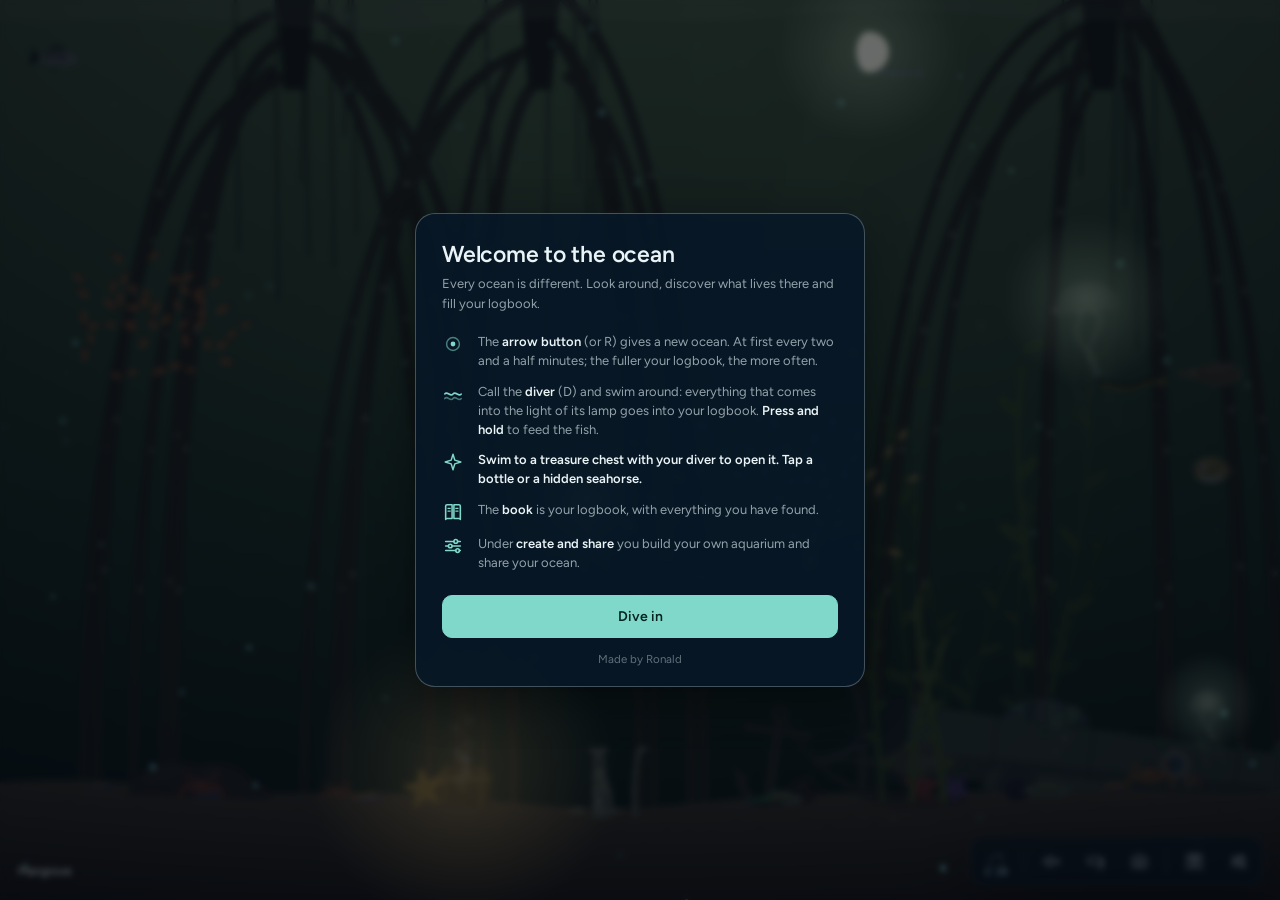
==== commit fac4f804: "Aquarium: schakelaar Alles shiny (telt niet voor het logboek, gaat mee in de code) en knop Dieren zo" ====
--- a/index.html
+++ b/index.html
@@ -871,7 +871,7 @@
   // shinies are twice as easy to find as the base table above (it used to be five times: they had become too common)
   const SHINY_EASE = 2;
   for (const k in SHINY_N) SHINY_N[k] = Math.max(50, Math.round(SHINY_N[k] / SHINY_EASE));
-  const shinyChance = key => 1 / (SHINY_N[key] || 200);
+  const shinyChance = key => aquarium && aquarium.shiny ? 1 : 1 / (SHINY_N[key] || 200);
   const SHINY_KEYS = ["fish", "lantern", "jelly", "crab", "starfish", "urchin", "octopus", "ray", "eels", "seahorse", "puffer", "angler",
     "squid", "hermit", "slugs", "comb", "otters", "seal", "penguins", "clown", "mantis", "archer", "cleaners", "grouper", "flyingfish",
     "humpback", "turtle", "manta", "dolphins", "swordfish", "narwhal", "mermaid",
@@ -1665,7 +1665,7 @@
   function seedFromHash() {
     const h = (location.hash || "").slice(1);
     const aq = parseAq(h);
-    if (aq) { aquarium = { water: aq.water, set: aq.set }; return aq.seed; }
+    if (aq) { aquarium = { water: aq.water, set: aq.set, shiny: aq.shiny }; return aq.seed; }
     const m = /^(\d{1,10})$/.exec(h);
     if (m) { aquarium = null; return Number(m[1]); }
     return null;
@@ -6374,7 +6374,8 @@
       if (!isFinite(x) || !isFinite(y) || !isFinite(e.r)) continue; // a zero-size pane can give odd positions
       if (x < -60 || x > W + 60 || y < -60 || y > H + 60) continue;
       // First shiny reward: a little bell the moment a shiny comes into view
-      if (!e.rang && !e.told && rewards.has("s1") && x > 0 && x < W && y > 0 && y < H) {
+      const allShiny = !!(aquarium && aquarium.shiny);
+      if (!e.rang && !e.told && !allShiny && rewards.has("s1") && x > 0 && x < W && y > 0 && y < H) {
         e.rang = true;
         try { tone({ type: "sine", freqs: [[1760, 0], [2349, 0.12]], dur: 0.9, gain: 0.05, attack: 0.005, release: 0.8, verb: 0.9 }); } catch (err) {}
         toast(L("Er klinkt een belletje: er glinstert iets in de buurt...", "A little bell rings: something glitters nearby..."));
@@ -6383,6 +6384,7 @@
       if (rewards.has("s15")) {
         if (e.lx === undefined || Math.hypot(x - e.lx, y - e.ly) > 6 * u) { e.lx = x; e.ly = y; shinyTrail.push({ x, y, a: 1, ph: Math.random() * TAU }); }
       }
+      if (!e.told && allShiny) e.told = true;
       if (!e.told && lit(x, y, e.r)) {
         // the first time it swims into view: a chime, and a note in the logbook
         e.told = true;
@@ -12078,7 +12080,7 @@
   function openCode(raw) {
     const str = raw.trim().replace(/^.*#/, "").toLowerCase();
     const aq = parseAq(str);
-    if (aq) { aquarium = { water: aq.water, set: aq.set }; aqDraft = null; newVariant(aq.seed, true); return true; }
+    if (aq) { aquarium = { water: aq.water, set: aq.set, shiny: aq.shiny }; aqDraft = null; newVariant(aq.seed, true); return true; }
     if (/^\d{1,10}$/.test(str)) { aquarium = null; aqDraft = null; newVariant(Number(str), true); return true; }
     return false;
   }
@@ -12121,7 +12123,7 @@
     for (const v of S.visitorPool) if (VIS_KEYS.includes(v)) set.add(v);
     for (const r of S.rares) set.add(r);
     if (S.flyers && S.flyers.enabled) set.add("flyingfish");
-    return { water: S.waterIndex, set };
+    return { water: S.waterIndex, set, shiny: !!(aquarium && aquarium.shiny) };
   }
 
   function aquariumHTML() {
@@ -12129,7 +12131,9 @@
     let html = `<p class="sum">${L("Kies zelf wat er in je oceaan komt. Op een smal scherm passen niet alle grote dingen naast elkaar.", "Choose what goes into your ocean. On a narrow screen not all large things fit side by side.")}</p><h3>${L("Water", "Water")}</h3><div class="chips">`;
     html += WATERS.map((w, i) => `<button type="button" class="chip pick ${aqDraft.water === i ? "on" : ""}" data-water="${i}" aria-pressed="${aqDraft.water === i}">${nm("w:" + w.name)}</button>`).join("") + `</div>`;
     html += `<p class="sum">${L("Dieren en andere vondsten kun je pas kiezen als ze in je logboek staan.", "Animals and other finds can only be chosen once they are in your logbook.")}</p>
-      <div class="row"><button type="button" id="aqAll">${L("Alles selecteren", "Select all")}</button><button type="button" id="aqNone">${L("Alles deselecteren", "Deselect all")}</button></div>`;
+      <div class="row"><button type="button" id="aqAll">${L("Alles selecteren", "Select all")}</button><button type="button" id="aqNone">${L("Alles deselecteren", "Deselect all")}</button><button type="button" id="aqNoShiny">${L("Dieren zonder shiny", "Animals without a shiny")}</button></div>
+      <div class="row"><button type="button" id="aqShiny" class="switch" role="switch" aria-checked="${!!aqDraft.shiny}"><span class="track"></span>${L("Alles shiny", "Everything shiny")}</button></div>
+      <p class="sum">${L("Met Alles shiny is elk dier shiny. Die shiny's tellen niet mee voor je logboek.", "With Everything shiny every animal is shiny. Those shinies do not count for your logbook.")}</p>`;
     for (const [title, keys] of AQ_GROUPS) {
       html += `<h3>${groupName(title)}</h3><div class="chips">` + keys.map(k => aqOpen(k)
         ? `<button type="button" class="chip pick ${aqDraft.set.has(k) ? "on" : ""}" data-key="${k}" aria-pressed="${aqDraft.set.has(k)}">${nm(k)}</button>`
@@ -12212,22 +12216,31 @@
     else if (b.dataset.key) { const k = b.dataset.key; if (!aqOpen(k)) return; if (aqDraft.set.has(k)) aqDraft.set.delete(k); else aqDraft.set.add(k); renderMake(); }
     else if (b.id === "aqAll") { for (const [, keys] of AQ_GROUPS) for (const k of keys) if (aqOpen(k)) aqDraft.set.add(k); renderMake(); }
     else if (b.id === "aqNone") { aqDraft.set.clear(); renderMake(); }
-    else if (b.id === "aqBuild") { aquarium = { water: aqDraft.water, set: new Set(aqDraft.set) }; newVariant(seed, true); renderMake(); toast(L("Je aquarium is gebouwd", "Your aquarium has been built")); }
+    else if (b.id === "aqShiny") { aqDraft.shiny = !aqDraft.shiny; renderMake(); }
+    else if (b.id === "aqNoShiny") {
+      // only the animals you have seen whose shiny is not in your logbook yet
+      const want = AQ_GROUPS.flatMap(([, keys]) => keys).filter(k => SHINY_KEYS.includes(k) && aqOpen(k) && !logbook.has("shiny:" + k));
+      for (const k of [...aqDraft.set]) if (SHINY_KEYS.includes(k)) aqDraft.set.delete(k);
+      for (const k of want) aqDraft.set.add(k);
+      toast(want.length ? L(`${want.length} dieren gekozen waarvan je de shiny nog mist`, `${want.length} animals chosen whose shiny you are still missing`) : L("Je hebt van alle geziene dieren de shiny al", "You already have the shiny of every animal you have seen"));
+      renderMake();
+    }
+    else if (b.id === "aqBuild") { aquarium = { water: aqDraft.water, set: new Set(aqDraft.set), shiny: !!aqDraft.shiny }; newVariant(seed, true); renderMake(); toast(L("Je aquarium is gebouwd", "Your aquarium has been built")); }
     else if (b.id === "aqRandom") { aquarium = null; aqDraft = null; newVariant(seed, true); renderMake(); }
   });
 
   function aqCode() {
     let m = 0n;
     AQ_ALL.forEach((k, i) => { if (aquarium.set.has(k)) m |= 1n << BigInt(i); });
-    return `aq-${aquarium.water}-${seed.toString(36)}-${m.toString(36)}`;
+    return `aq-${aquarium.water}-${seed.toString(36)}-${m.toString(36)}${aquarium.shiny ? "-s" : ""}`;
   }
 
   function parseAq(str) {
-    const mm = /^aq-(\d)-([0-9a-z]+)-([0-9a-z]+)$/.exec(str);
+    const mm = /^aq-(\d)-([0-9a-z]+)-([0-9a-z]+)(-s)?$/.exec(str);
     if (!mm) return null;
     let m = 0n;
     for (const ch of mm[3]) m = m * 36n + BigInt(parseInt(ch, 36));
-    return { water: Math.min(WATERS.length - 1, Number(mm[1])), set: new Set(AQ_ALL.filter((k, i) => !RETIRED.has(k) && (m >> BigInt(i)) & 1n)), seed: parseInt(mm[2], 36) };
+    return { water: Math.min(WATERS.length - 1, Number(mm[1])), set: new Set(AQ_ALL.filter((k, i) => !RETIRED.has(k) && (m >> BigInt(i)) & 1n)), seed: parseInt(mm[2], 36), shiny: !!mm[4] };
   }
 
   let polaroidCanvas = null;
@@ -13262,7 +13275,7 @@
       bar.append(text, btn);
       document.body.appendChild(bar);
     });
-    addEventListener("load", () => navigator.serviceWorker.register("sw.js?v=73").catch(() => {}));
+    addEventListener("load", () => navigator.serviceWorker.register("sw.js?v=74").catch(() => {}));
   }
 </script>
 </body>
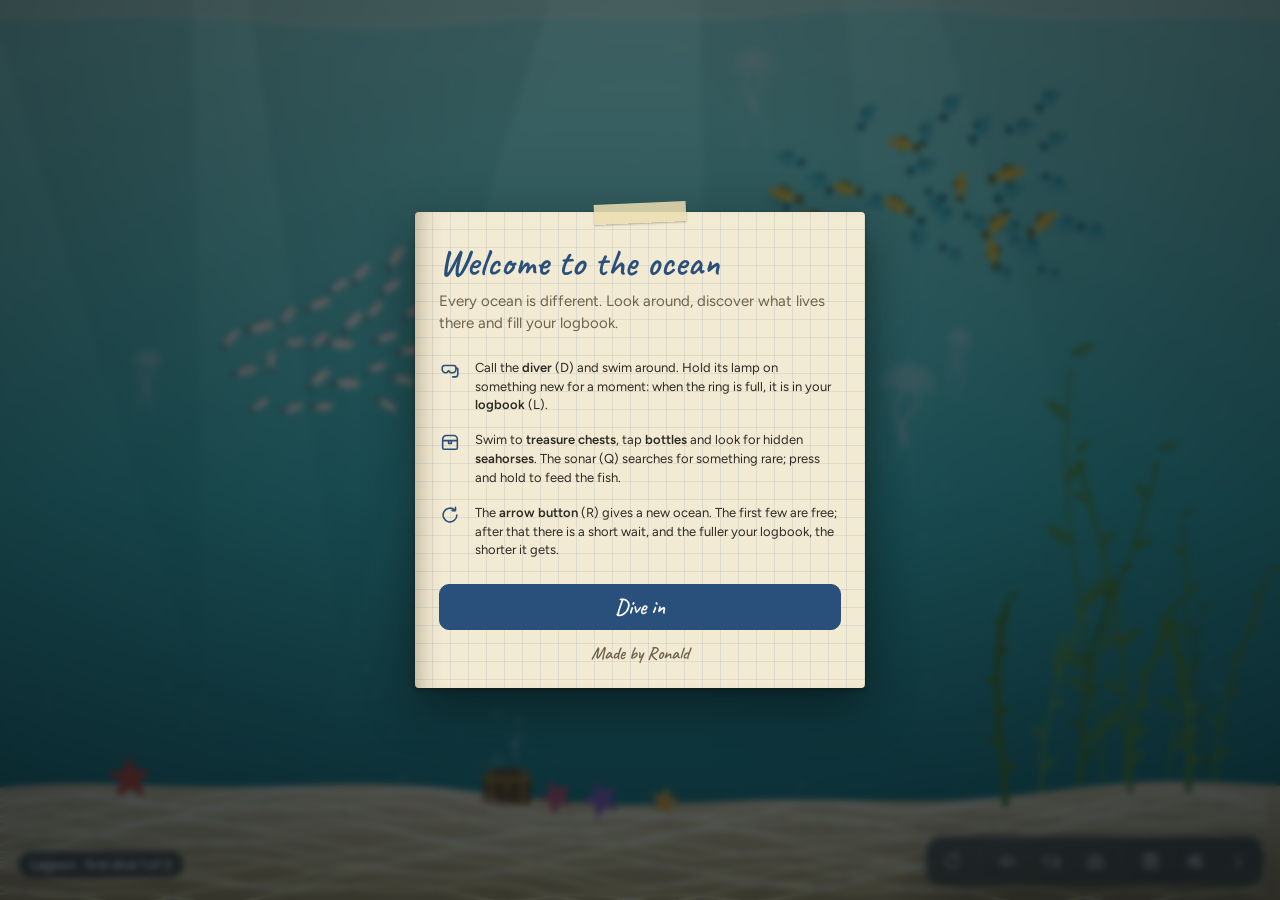
==== commit 7a170df1: "Oceaan gebouwd uit 83a9aad" ====
--- a/index.html
+++ b/index.html
@@ -17,9 +17,11 @@
   [hidden] { display: none !important; }
 </style>
 <title>Oceaan</title>
-<link rel="preconnect" href="https://fonts.googleapis.com">
-<link rel="stylesheet" href="https://fonts.googleapis.com/css2?family=Caveat:wght@600&family=DM+Mono:wght@400;500&family=Figtree:wght@400;500;600&display=swap">
 <style>
+@font-face { font-family: 'Caveat'; font-style: normal; font-weight: 600; font-display: swap; src: url(fonts/caveat-600.woff2) format('woff2'); }
+@font-face { font-family: 'DM Mono'; font-style: normal; font-weight: 400; font-display: swap; src: url(fonts/dmmono-400.woff2) format('woff2'); }
+@font-face { font-family: 'DM Mono'; font-style: normal; font-weight: 500; font-display: swap; src: url(fonts/dmmono-500.woff2) format('woff2'); }
+@font-face { font-family: 'Figtree'; font-style: normal; font-weight: 400 600; font-display: swap; src: url(fonts/figtree.woff2) format('woff2'); }
   /* Layout: full-bleed underwater canvas; a quiet status line bottom-left and one glass toolbar bottom-right */
   :root {
     --deep: #06182a;
@@ -28,15 +30,46 @@
     --glass: rgba(6, 22, 36, 0.58);
     --text: #eaf4f6;
     --text-dim: rgba(220, 236, 240, 0.66);
-    --text-faint: rgba(220, 236, 240, 0.42);
+    --text-faint: rgba(220, 236, 240, 0.6);
     --line: rgba(220, 236, 240, 0.14);
     --line-strong: rgba(220, 236, 240, 0.28);
     --accent: #7fd8c9;
     --accent-soft: rgba(127, 216, 201, 0.16);
     --gold: #ffd479;
+    --accent-hover: #9ae4d8;
+    --accent-ink: #05221f;
+    --photo-bg: #0d3a52;
+    /* the field notebook: paper, ink and pencil (text colours reach WCAG AA on --paper) */
+    --paper: #f3ead3;
+    --paper-card: #fffdf7;
+    --polaroid: #f4efe2;
+    --tape: rgba(236, 222, 178, 0.85);
+    --ink: #2d2a24;
+    --ink-soft: #6e624c;
+    --ink-faint: #74684f;
+    --pencil: #29507a;
+    --cover: #34463a;
+    --cover-gold: #6a5422;
+    --hand: "Caveat", "Segoe Print", "Bradley Hand", cursive;
+    /* meanings: shiny on dark and on paper, new, done */
+    --shiny-ink: #8a6206;
+    --shiny-on: #3a2604;
+    --new: #b8322a;
+    --ok: #2f7a3a;
+    /* the tabs of the notebook */
+    --tab-intro: #e9dcb5; --tab-animals: #a9cfa6; --tab-moments: #e8bd86; --tab-rare: #cdb0dc;
+    --tab-waters: #9cc6dc; --tab-photos: #e9aaa6; --tab-keep: #d4ccb6;
     --sans: "Figtree", system-ui, -apple-system, "Segoe UI", sans-serif;
     --mono: "DM Mono", ui-monospace, "SFMono-Regular", Consolas, monospace;
     --shadow: 0 14px 44px rgba(0, 0, 0, 0.38);
+    --shadow-paper: 0 1px 2px rgba(60, 40, 10, 0.28), 0 4px 10px rgba(60, 40, 10, 0.12);
+    /* type scale: Figtree for the controls (never below 12), Caveat for handwriting (never below 17) */
+    --fs-xs: 12px; --fs-sm: 13px; --fs-md: 15px; --fs-lg: 17px; --fs-xl: 22px;
+    --hand-sm: 18px; --hand-md: 25px; --hand-lg: 40px;
+    /* spacing in steps of 4: 8-12 within a section, 24-32 between sections */
+    --sp-1: 4px; --sp-2: 8px; --sp-3: 12px; --sp-4: 16px; --sp-6: 24px; --sp-8: 32px;
+    --r-sm: 6px; --r-md: 10px; --r-lg: 16px; --r-pill: 999px;
+    --focus: var(--accent);
     color-scheme: dark;
   }
   html, body { height: 100%; }
@@ -50,63 +83,75 @@
 
   button {
     font: inherit; color: var(--text);
-    background: var(--raised); border: 1px solid var(--line); border-radius: 10px;
-    padding: 8px 14px; cursor: pointer;
+    background: var(--raised); border: 1px solid var(--line); border-radius: var(--r-md);
+    padding: var(--sp-2) var(--sp-4); cursor: pointer;
     transition: background-color .15s, border-color .15s, color .15s;
   }
   button:hover { border-color: var(--line-strong); background: rgba(26, 56, 80, 0.95); }
-  button:focus-visible { outline: 2px solid var(--accent); outline-offset: 2px; }
+  button:focus-visible { outline: 2px solid var(--focus); outline-offset: 2px; }
   button:disabled { opacity: .45; cursor: default; }
-  button.primary { background: var(--accent); border-color: var(--accent); color: #05221f; font-weight: 600; }
-  button.primary:hover { background: #9ae4d8; border-color: #9ae4d8; }
+  button.primary { background: var(--accent); border-color: var(--accent); color: var(--accent-ink); font-weight: 600; }
+  button.primary:hover { background: var(--accent-hover); border-color: var(--accent-hover); }
   button.ghost { background: transparent; }
 
   /* status line */
   .status {
     position: fixed; left: calc(18px + env(safe-area-inset-left, 0px)); bottom: calc(22px + env(safe-area-inset-bottom, 0px));
-    display: flex; align-items: center; gap: 10px; flex-wrap: wrap;
-    font-size: 12px; color: var(--text-dim); text-shadow: 0 1px 8px rgba(0, 0, 0, 0.55); pointer-events: none;
+    display: flex; align-items: center; gap: var(--sp-3); flex-wrap: wrap;
+    font-size: var(--fs-sm); color: var(--text-dim); pointer-events: none;
+    padding: 5px var(--sp-3); border-radius: var(--r-pill); background: var(--glass); border: 1px solid var(--line);
+    backdrop-filter: blur(10px); -webkit-backdrop-filter: blur(10px);
   }
   #seed, #clock, #rare { display: none; }
   .tool[hidden] { display: none; }
   .tool.cooling { opacity: 0.45; }
   #next { position: relative; }
   #next.locked svg { opacity: 0.4; }
-  #nextTime { position: absolute; left: 50%; bottom: 2px; transform: translateX(-50%); font-family: var(--mono); font-size: 9.5px; line-height: 1; color: var(--text); background: rgba(4, 20, 34, 0.85); padding: 1px 4px; border-radius: 6px; pointer-events: none; }
+  #nextTime { position: absolute; left: 50%; bottom: 2px; transform: translateX(-50%); font-family: var(--mono); font-size: var(--fs-xs); line-height: 1; color: var(--text); background: rgba(4, 20, 34, 0.85); padding: 1px 4px; border-radius: var(--r-sm); pointer-events: none; }
   .toolbar.labels #nextTime { bottom: 18px; }
   #biome { color: var(--text); font-weight: 500; }
   #seed b { font-family: var(--mono); font-weight: 500; color: var(--text); font-variant-numeric: tabular-nums; }
-  #clock:not(:empty)::before { content: "·"; margin-right: 10px; opacity: .6; }
+  #clock:not(:empty)::before { content: "·"; margin-right: var(--sp-3); opacity: .6; }
   #rare {
-    color: var(--gold); font-weight: 600; text-shadow: none;
-    padding: 2px 9px; border: 1px solid rgba(255, 212, 121, 0.45); border-radius: 999px; background: rgba(255, 212, 121, 0.1);
+    color: var(--gold); font-weight: 600;
+    padding: 2px var(--sp-2); border: 1px solid rgba(255, 212, 121, 0.45); border-radius: var(--r-pill); background: rgba(255, 212, 121, 0.1);
   }
 
   /* toolbar */
   .toolbar {
     position: fixed; right: calc(16px + env(safe-area-inset-right, 0px)); bottom: calc(14px + env(safe-area-inset-bottom, 0px));
     display: flex; align-items: center; gap: 2px; padding: 4px;
-    background: var(--glass); border: 1px solid var(--line); border-radius: 14px;
+    background: var(--glass); border: 1px solid var(--line); border-radius: var(--r-lg);
     backdrop-filter: blur(14px) saturate(1.2); -webkit-backdrop-filter: blur(14px) saturate(1.2);
     box-shadow: var(--shadow);
   }
   .tool {
     position: relative; width: 42px; height: 40px; padding: 0;
     display: inline-grid; place-items: center;
-    background: transparent; border: 1px solid transparent; border-radius: 10px; color: var(--text-dim);
+    background: transparent; border: 1px solid transparent; border-radius: var(--r-md); color: var(--text-dim);
   }
   .tool:hover { background: rgba(255, 255, 255, 0.08); border-color: transparent; color: var(--text); }
   .tool[aria-pressed="true"] { background: var(--accent-soft); color: var(--accent); }
+  /* the diver button calls a new player until the diver has been used once */
+  .tool.beckon { color: var(--accent); border-color: var(--accent); animation: beckon 1.6s ease-in-out infinite; }
+  @keyframes beckon { 50% { box-shadow: 0 0 0 6px rgba(127, 216, 201, 0.28); } }
+  @media (prefers-reduced-motion: reduce) { .tool.beckon { animation: none; box-shadow: 0 0 0 3px rgba(127, 216, 201, 0.35); } }
   .tool svg { width: 21px; height: 21px; display: block; }
   #sound .on-icon, #sound.is-on .off-icon { display: none; }
+  /* the buttons folded away: only the arrow stays, to bring them back */
+  #hud .show-icon, .hud-off #hud .hide-icon { display: none; }
+  .hud-off #hud .show-icon { display: block; }
+  .hud-off .toolbar > :not(#hud), .hud-off .status { display: none; }
+  .hud-off .toolbar { left: auto; right: calc(16px + env(safe-area-inset-right, 0px)); transform: none; opacity: 0.75; }
   #sound.is-on .on-icon { display: block; }
   .toolbar .divider { width: 1px; height: 22px; background: var(--line); margin: 0 4px; }
   @media (hover: hover) {
     .tool[data-tip]:hover::after {
       content: attr(data-tip); position: absolute; bottom: calc(100% + 10px); left: 50%; transform: translateX(-50%);
-      white-space: nowrap; font-size: 12px; padding: 5px 9px; border-radius: 7px;
+      white-space: nowrap; font-size: var(--fs-xs); padding: 5px var(--sp-2); border-radius: var(--r-sm);
       background: rgba(4, 16, 26, 0.96); color: var(--text); border: 1px solid var(--line); pointer-events: none;
     }
+    .toolbar .tool:nth-last-of-type(-n+2)[data-tip]:hover::after { left: auto; right: 0; transform: none; }
   }
   #bookDot { position: absolute; top: 7px; right: 8px; width: 8px; height: 8px; border-radius: 50%; background: var(--gold); box-shadow: 0 0 0 2px #0b2236; }
   #bookDot[hidden] { display: none; }
@@ -117,35 +162,48 @@
 
   /* the snapshot of a new animal that turns into its logbook picture */
   #discover { position: fixed; inset: 0; z-index: 40; pointer-events: none; }
-  #discover .dc-frame { position: fixed; background: #f4efe2; border-radius: 4px; box-shadow: 0 18px 50px rgba(0, 0, 0, 0.5); overflow: hidden; transform-origin: center; will-change: transform, opacity; }
+  #discover .dc-frame { position: fixed; background: var(--polaroid); border-radius: 4px; box-shadow: 0 18px 50px rgba(0, 0, 0, 0.5); overflow: hidden; transform-origin: center; will-change: transform, opacity; }
   #discover img { position: absolute; left: 4%; top: 4%; width: 92%; height: auto; aspect-ratio: 120 / 84; border-radius: 2px; will-change: opacity, transform; }
-  #discover .dc-name { position: absolute; left: 0; right: 0; bottom: 4%; margin: 0; text-align: center; color: #1a2a33; font-size: 14px; font-weight: 600; }
-  /* search task and messages */
-  #task {
-    position: fixed; top: calc(28px + env(safe-area-inset-top, 0px)); left: 50%; transform: translateX(-50%);
-    max-width: calc(100% - 32px); overflow: hidden; text-overflow: ellipsis; white-space: nowrap;
-    font-size: 12px; color: var(--text);
-    background: var(--glass); border: 1px solid var(--line); border-radius: 999px; padding: 6px 14px;
-    backdrop-filter: blur(10px); -webkit-backdrop-filter: blur(10px);
-    transition: opacity 1.2s ease;
-  }
-  #task { cursor: pointer; font: inherit; font-size: 12px; }
-  #task.fade { opacity: 0.35; }
-  #task:hover, #task:focus-visible { opacity: 1; border-color: var(--line-strong); }
+  #diveReport { position: fixed; z-index: 35; left: 50%; top: calc(20px + env(safe-area-inset-top, 0px)); transform: translateX(-50%); width: min(440px, calc(100% - 32px));
+    padding: var(--sp-4); border-radius: var(--r-lg); cursor: pointer; background: var(--surface); border: 1px solid var(--line-strong); box-shadow: var(--shadow); color: var(--text); animation: reportIn 0.35s ease-out; }
+  /* its own entrance, so it stays centred while it comes in */
+  @keyframes reportIn { from { transform: translate(-50%, -16px); opacity: 0; } to { transform: translateX(-50%); opacity: 1; } }
+  #diveReport .dr-title { margin: 0; font-family: var(--hand); font-size: 28px; font-weight: 600; line-height: 1.1; color: var(--paper); }
+  #diveReport .dr-sum { margin: 0 0 var(--sp-3); font-size: var(--fs-sm); color: var(--text-dim); }
+  #diveReport .dr-grid { display: grid; grid-template-columns: repeat(4, 1fr); gap: var(--sp-3) var(--sp-2); }
+  #diveReport figure { margin: 0; padding: 4px 4px 3px; border-radius: 2px; background: var(--polaroid); box-shadow: 0 3px 8px rgba(0, 0, 0, 0.35); transform: rotate(var(--tilt, 0deg));
+    text-align: center; font-family: var(--hand); font-size: 17px; font-weight: 600; line-height: 1; color: var(--ink); overflow-wrap: break-word; hyphens: auto; -webkit-hyphens: auto; }
+  #diveReport figure:nth-child(odd) { --tilt: -1.5deg; }
+  #diveReport figure:nth-child(even) { --tilt: 1.2deg; }
+  #diveReport figure img { display: block; width: 100%; height: auto; aspect-ratio: 120 / 84; border-radius: 1px; margin-bottom: 3px; }
+  #diveReport figure.shiny { box-shadow: 0 0 0 2px var(--gold), 0 3px 8px rgba(0, 0, 0, 0.35); }
+  #diveReport .dr-more { margin: var(--sp-3) 0 0; font-size: var(--fs-sm); color: var(--text-dim); }
+  @media (prefers-reduced-motion: reduce) { #diveReport { animation: none; } }
+  .dc-mini { position: fixed; z-index: 39; pointer-events: none; padding: 5px 5px 0; background: var(--polaroid); border-radius: 3px; box-shadow: 0 8px 22px rgba(0, 0, 0, 0.45); transform-origin: center; will-change: transform, opacity; }
+  .dc-mini img { display: block; width: 100%; height: auto; aspect-ratio: 120 / 84; border-radius: 2px; }
+  .dc-mini span { display: block; padding: 3px 2px 5px; text-align: center; color: var(--ink); font-family: var(--hand); font-size: 17px; font-weight: 600; line-height: 1; overflow-wrap: break-word; hyphens: auto; -webkit-hyphens: auto; }
+  #discover .dc-name { position: absolute; left: 0; right: 0; bottom: 4%; margin: 0; text-align: center; color: var(--ink); font-family: var(--hand); font-size: 26px; font-weight: 600; line-height: 1; }
+  /* a strip of tape on the cards that belong with the notebook */
+  .welcome-card::before, #diveReport::before {
+    content: ""; position: absolute; top: -9px; left: 50%; width: 92px; height: 20px; transform: translateX(-50%) rotate(-2.5deg);
+    background: var(--tape); box-shadow: 0 1px 2px rgba(0, 0, 0, 0.25); pointer-events: none;
+  }
+  /* messages */
   #toast {
-    position: fixed; left: 50%; bottom: calc(80px + env(safe-area-inset-bottom, 0px)); transform: translate(-50%, 8px);
+    position: fixed; left: 50%; bottom: calc(112px + env(safe-area-inset-bottom, 0px)); transform: translate(-50%, 8px);
     max-width: min(440px, calc(100% - 32px)); font-size: 13px; line-height: 1.4; color: var(--text); text-align: center;
-    background: var(--surface); border: 1px solid var(--line-strong); border-radius: 12px; padding: 10px 16px;
+    background: var(--surface); border: 1px solid var(--line-strong); border-radius: var(--r-lg); padding: var(--sp-3) var(--sp-4);
     box-shadow: var(--shadow); opacity: 0; pointer-events: none; transition: opacity .3s, transform .3s;
   }
   #toast.show { opacity: 1; transform: translate(-50%, 0); }
+  @media (prefers-reduced-motion: reduce) { #toast { transform: translate(-50%, 0); transition: opacity .3s; } }
 
   /* panel */
   #panel {
     position: fixed; left: 50%; top: 50%; transform: translate(-50%, -50%);
     width: min(660px, calc(100% - 32px)); max-height: min(84vh, 760px);
     display: flex; flex-direction: column; overflow: hidden;
-    background: var(--surface); border: 1px solid var(--line-strong); border-radius: 18px;
+    background: var(--surface); border: 1px solid var(--line-strong); border-radius: var(--r-lg);
     box-shadow: var(--shadow); color: var(--text);
     backdrop-filter: blur(18px); -webkit-backdrop-filter: blur(18px);
   }
@@ -153,120 +211,131 @@
   /* the logbook lies on top of the buttons, messages show above it */
   #panel { z-index: 30; }
   #toast { z-index: 35; }
-  .panel-head { display: flex; align-items: center; justify-content: space-between; gap: 12px; padding: 14px 14px 13px 22px; border-bottom: 1px solid var(--line); }
-  .panel-head h2 { margin: 0; font-size: 17px; font-weight: 600; letter-spacing: -0.005em; color: var(--text); }
-  .icon-btn { width: 36px; height: 36px; padding: 0; display: inline-grid; place-items: center; border-radius: 10px; background: transparent; border-color: transparent; color: var(--text-dim); }
+  .panel-head { display: flex; align-items: center; justify-content: space-between; gap: var(--sp-3); padding: var(--sp-4) var(--sp-4) var(--sp-3) var(--sp-6); border-bottom: 1px solid var(--line); }
+  /* the menu belongs to the notebook family: a strip of tape over its top edge and a paper-coloured line under its head */
+  #panel:not(.book) .panel-head { position: relative; border-bottom-color: rgba(245, 236, 214, 0.22); }
+  #panel:not(.book) .panel-head::before {
+    content: ""; position: absolute; top: -7px; left: 50%; width: 92px; height: 18px; transform: translateX(-50%) rotate(-2deg);
+    background: var(--tape); opacity: 0.9; pointer-events: none;
+  }
+  .panel-head h2 { margin: 0; font-family: var(--hand); font-size: 28px; font-weight: 600; line-height: 1.05; color: var(--paper); }
+  .icon-btn { width: 36px; height: 36px; padding: 0; display: inline-grid; place-items: center; border-radius: var(--r-md); background: transparent; border-color: transparent; color: var(--text-dim); }
   .icon-btn:hover { background: rgba(255, 255, 255, 0.08); border-color: transparent; color: var(--text); }
   .icon-btn svg { width: 20px; height: 20px; }
-  #panelBody { overflow: auto; overscroll-behavior: contain; padding: 4px 22px 24px; }
-  #panel h3 { font-size: 11px; font-weight: 600; letter-spacing: 0.08em; text-transform: uppercase; color: var(--text-faint); margin: 24px 0 10px; }
-  #panel h3.section { font-size: 16px; letter-spacing: 0; text-transform: none; color: var(--text); border-top: 1px solid var(--line); padding-top: 22px; margin-top: 30px; }
-  #panel .sum { color: var(--text-dim); line-height: 1.55; margin: 16px 0 0; max-width: 64ch; }
+  #panelBody { overflow: auto; overscroll-behavior: contain; padding: 4px var(--sp-6) var(--sp-6); }
+  /* the menu: handwritten section heads, quiet subheads, and more room between sections than within one */
+  #panel h3 { font-size: var(--fs-sm); font-weight: 600; color: var(--text); margin: var(--sp-6) 0 var(--sp-2); }
+  #panel h3.section { font-family: var(--hand); font-size: var(--hand-md); font-weight: 600; line-height: 1.05; color: var(--paper);
+    border-top: 1px dashed var(--line-strong); padding-top: var(--sp-6); margin: var(--sp-8) 0 var(--sp-1); }
+  #panel h3.section.first { border-top: 0; padding-top: 0; margin-top: var(--sp-4); }
+  #panel h3.section + h3 { margin-top: var(--sp-3); }
+  #panel h3 + .sum { margin-top: 0; }
+  #panel .sum { color: var(--text-dim); font-size: var(--fs-sm); line-height: 1.55; margin: var(--sp-2) 0 0; max-width: 64ch; }
   #panel .sum b { color: var(--text); font-weight: 600; font-variant-numeric: tabular-nums; }
-  .row { display: flex; align-items: center; gap: 12px; flex-wrap: wrap; margin-top: 10px; }
+  .row { display: flex; align-items: center; gap: var(--sp-3); flex-wrap: wrap; margin-top: var(--sp-3); }
   .row[hidden] { display: none; }
   .row label { color: var(--text-dim); }
   .row input[type="range"] { flex: 1; min-width: 160px; accent-color: var(--accent); }
-  .share { display: flex; gap: 8px; margin-top: 10px; }
+  .share { display: flex; gap: var(--sp-2); margin-top: var(--sp-3); }
   .share input {
     flex: 1; min-width: 0; font-family: var(--mono); font-size: 13px; color: var(--text);
-    background: rgba(0, 0, 0, 0.28); border: 1px solid var(--line); border-radius: 10px; padding: 9px 12px;
+    background: rgba(0, 0, 0, 0.28); border: 1px solid var(--line); border-radius: var(--r-md); padding: var(--sp-2) var(--sp-3);
     -webkit-user-select: text; user-select: text;
   }
   .share input:focus { outline: 2px solid var(--accent); outline-offset: 1px; }
-  .actions { display: flex; flex-wrap: wrap; gap: 8px; margin-top: 20px; }
-  .chips { display: flex; flex-wrap: wrap; gap: 6px; }
-  .chip { font-size: 12px; padding: 6px 12px; border-radius: 999px; border: 1px solid var(--line); background: transparent; color: var(--text-dim); }
+  .actions { display: flex; flex-wrap: wrap; gap: var(--sp-2); margin-top: var(--sp-6); }
+  .chips { display: flex; flex-wrap: wrap; gap: var(--sp-2); }
+  .chip { font-size: var(--fs-sm); padding: var(--sp-2) var(--sp-3); border-radius: var(--r-pill); border: 1px solid var(--line); background: transparent; color: var(--text-dim); }
   .chip:hover { background: rgba(255, 255, 255, 0.06); }
   .chip.pick.on { color: var(--text); background: var(--accent-soft); border-color: rgba(127, 216, 201, 0.6); }
-  .switch { display: inline-flex; align-items: center; gap: 10px; background: transparent; border: none; padding: 4px 0; color: var(--text); font-weight: 500; }
+  .switch { display: inline-flex; align-items: center; gap: var(--sp-3); background: transparent; border: none; padding: 4px 0; color: var(--text); font-weight: 500; }
   .switch:hover { background: transparent; }
-  .switch .track { position: relative; flex: none; width: 38px; height: 22px; border-radius: 999px; background: rgba(255, 255, 255, 0.18); transition: background .2s; }
+  .switch .track { position: relative; flex: none; width: 38px; height: 22px; border-radius: var(--r-pill); background: rgba(255, 255, 255, 0.18); transition: background .2s; }
   .switch .track::after { content: ""; position: absolute; top: 3px; left: 3px; width: 16px; height: 16px; border-radius: 50%; background: #fff; transition: transform .2s; }
   .switch[aria-checked="true"] .track { background: var(--accent); }
   .switch[aria-checked="true"] .track::after { transform: translateX(16px); }
 
   /* logbook */
-  .progress { margin-top: 12px; height: 6px; border-radius: 999px; background: rgba(255, 255, 255, 0.08); overflow: hidden; }
+  .progress { margin-top: var(--sp-3); height: 6px; border-radius: var(--r-pill); background: rgba(255, 255, 255, 0.08); overflow: hidden; }
   .progress i { display: block; height: 100%; border-radius: inherit; background: linear-gradient(90deg, var(--accent), #c4f3ea); }
-  .badges { display: flex; flex-wrap: wrap; gap: 6px; margin-top: 14px; }
-  .badge { font-size: 11.5px; padding: 5px 10px; border-radius: 999px; border: 1px solid var(--line); color: var(--text-faint); }
+  .badges { display: flex; flex-wrap: wrap; gap: var(--sp-2); margin-top: var(--sp-4); }
+  .badge { font-size: var(--fs-xs); padding: 5px var(--sp-3); border-radius: var(--r-pill); border: 1px solid var(--line); color: var(--text-faint); }
   .badge.on { border-color: rgba(255, 212, 121, 0.55); color: var(--gold); background: rgba(255, 212, 121, 0.08); }
-  .cards { display: grid; grid-template-columns: repeat(auto-fill, minmax(106px, 1fr)); gap: 10px; }
+  .cards { display: grid; grid-template-columns: repeat(auto-fill, minmax(106px, 1fr)); gap: var(--sp-3); }
   .card {
-    position: relative; min-width: 0; display: flex; flex-direction: column; gap: 7px;
-    padding: 5px 5px 9px; border-radius: 12px; border: 1px solid var(--line); background: rgba(255, 255, 255, 0.03);
-    color: var(--text); font-size: 11.5px; font-weight: 500; line-height: 1.25; text-align: center;
+    position: relative; min-width: 0; display: flex; flex-direction: column; gap: var(--sp-2);
+    padding: 5px 5px var(--sp-2); border-radius: var(--r-lg); border: 1px solid var(--line); background: rgba(255, 255, 255, 0.03);
+    color: var(--text); font-size: var(--fs-sm); font-weight: 500; line-height: 1.25; text-align: center;
   }
   .card:hover { background: rgba(255, 255, 255, 0.07); border-color: var(--line-strong); }
-  .card img { width: 100%; aspect-ratio: 120 / 84; border-radius: 8px; display: block; background: #0d3a52; }
-  .card span { min-width: 0; overflow-wrap: anywhere; padding: 0 2px; }
+  .card img { width: 100%; aspect-ratio: 120 / 84; border-radius: var(--r-md); display: block; background: var(--photo-bg); }
+  .card span { min-width: 0; overflow-wrap: break-word; hyphens: auto; -webkit-hyphens: auto; padding: 0 2px; }
   .card.off { color: var(--text-faint); font-weight: 400; }
   .card.shiny.on { border-color: rgba(255, 212, 121, 0.7); }
   .card.new { border-color: var(--accent); box-shadow: 0 0 0 1px var(--accent) inset; }
-  .card .newtag { position: absolute; top: 9px; left: 9px; padding: 1px 7px; border-radius: 999px; font-size: 10px; font-weight: 600; background: var(--accent); color: #04141f; }
-  h4.sub { margin: 14px 0 8px; font-size: 11.5px; font-weight: 500; color: var(--text-dim); letter-spacing: 0.02em; }
+  .card .newtag { position: absolute; top: 9px; left: 9px; padding: 1px var(--sp-2); border-radius: var(--r-pill); font-size: var(--fs-xs); font-weight: 600; background: var(--accent); color: var(--accent-ink); }
+  h4.sub { margin: var(--sp-4) 0 var(--sp-2); font-size: var(--fs-sm); font-weight: 500; color: var(--text-dim); letter-spacing: 0.02em; }
   h4.sub span { color: var(--text-faint); font-weight: 400; margin-left: 4px; }
   h3.newhead { margin-top: 0; color: var(--accent); }
   .badge .gift { font-style: normal; color: var(--gold); opacity: 0.8; }
-  .sum.small { font-size: 11.5px; margin-top: 8px; }
+  .sum.small { font-size: var(--fs-xs); margin-top: var(--sp-2); }
   #panel.gilded .card.on:not(.new) { border-color: rgba(255, 212, 121, 0.55); }
-  .card .shinymark { position: absolute; top: 9px; right: 9px; display: inline-flex; align-items: baseline; gap: 3px; padding: 1px 7px; border-radius: 999px; font-size: 11px; font-weight: 600; line-height: 1.5; background: rgba(255, 212, 121, 0.92); color: #3a2604; }
-  .card .shinymark small { font-family: var(--mono); font-size: 9.5px; font-weight: 400; }
+  .card .shinymark { position: absolute; top: 9px; right: 9px; display: inline-flex; align-items: baseline; gap: 3px; padding: 1px var(--sp-2); border-radius: var(--r-pill); font-size: 12px; font-weight: 600; line-height: 1.5; background: rgba(255, 212, 121, 0.92); color: var(--shiny-on); }
+  .card .shinymark small { font-family: var(--mono); font-size: var(--fs-xs); font-weight: 400; }
   .card.hasshiny.on:not(.new) { border-color: rgba(255, 212, 121, 0.55); }
-  .shinymark.inline { display: inline-block; vertical-align: middle; padding: 0 8px; border-radius: 999px; font-size: 14px; background: rgba(255, 212, 121, 0.92); color: #3a2604; }
-  .dtabs { display: flex; gap: 6px; padding: 4px; border-radius: 12px; background: rgba(255, 255, 255, 0.04); border: 1px solid var(--line); align-self: flex-start; }
-  .dtabs button { padding: 7px 16px; border-radius: 9px; border: 0; background: transparent; color: var(--text-dim); font-size: 13px; font-weight: 500; }
+  .shinymark.inline { display: inline-block; vertical-align: middle; padding: 0 var(--sp-2); border-radius: var(--r-pill); font-size: 14px; background: rgba(255, 212, 121, 0.92); color: var(--shiny-on); }
+  .dtabs { display: flex; gap: var(--sp-2); padding: 4px; border-radius: var(--r-lg); background: rgba(255, 255, 255, 0.04); border: 1px solid var(--line); align-self: flex-start; }
+  .dtabs button { padding: var(--sp-2) var(--sp-4); border-radius: var(--r-md); border: 0; background: transparent; color: var(--text-dim); font-size: 13px; font-weight: 500; }
   .dtabs button:hover { color: var(--text); background: rgba(255, 255, 255, 0.06); }
   .dtabs button.on { color: var(--text); background: var(--accent-soft); }
-  .dtabs button.got { color: #ffd479; }
+  .dtabs button.got { color: var(--gold); }
   .dtabs button.on.got { background: rgba(255, 212, 121, 0.18); }
   .detail .big.shinybig { box-shadow: 0 0 0 2px rgba(255, 212, 121, 0.75); }
-  .card .count { position: absolute; top: 9px; right: 9px; padding: 1px 6px; border-radius: 999px; font-family: var(--mono); font-size: 10px; font-weight: 400; background: rgba(4, 20, 34, 0.82); color: var(--text); }
-  .detail { display: flex; flex-direction: column; gap: 14px; padding-top: 14px; }
-  .dtop { display: flex; flex-wrap: wrap; align-items: center; justify-content: space-between; gap: 8px; }
-  .dmain { display: grid; grid-template-columns: minmax(0, 1.05fr) minmax(0, 1fr); gap: 18px; align-items: start; }
-  .dinfo { display: flex; flex-direction: column; gap: 10px; min-width: 0; }
-  .detail .big { width: 100%; aspect-ratio: 120 / 84; border-radius: 14px; display: block; background: #0d3a52; }
+  .card .count { position: absolute; top: 9px; right: 9px; padding: 1px var(--sp-2); border-radius: var(--r-pill); font-family: var(--mono); font-size: var(--fs-xs); font-weight: 400; background: rgba(4, 20, 34, 0.82); color: var(--text); }
+  .detail { display: flex; flex-direction: column; gap: var(--sp-4); padding-top: var(--sp-4); }
+  .dtop { display: flex; flex-wrap: wrap; align-items: center; justify-content: space-between; gap: var(--sp-2); }
+  .dmain { display: grid; grid-template-columns: minmax(0, 1.05fr) minmax(0, 1fr); gap: var(--sp-4); align-items: start; }
+  .dinfo { display: flex; flex-direction: column; gap: var(--sp-3); min-width: 0; }
+  .detail .big { width: 100%; aspect-ratio: 120 / 84; border-radius: var(--r-lg); display: block; background: var(--photo-bg); }
   .detail h2 { margin: 0; font-size: 21px; font-weight: 600; letter-spacing: -0.01em; color: var(--text); }
   .detail .fact { margin: 0; font-size: 13.5px; line-height: 1.5; color: var(--text); }
-  .detail dl { display: grid; grid-template-columns: minmax(0, 1fr); gap: 6px; margin: 0; }
-  .detail dl div { min-width: 0; padding: 7px 10px; border-radius: 10px; background: rgba(255, 255, 255, 0.05); border: 1px solid var(--line); }
-  .detail dt { font-size: 10.5px; font-weight: 600; letter-spacing: 0.08em; text-transform: uppercase; color: var(--text-faint); }
-  .detail dd { margin: 4px 0 0; color: var(--text); overflow-wrap: anywhere; }
+  .detail dl { display: grid; grid-template-columns: minmax(0, 1fr); gap: var(--sp-2); margin: 0; }
+  .detail dl div { min-width: 0; padding: var(--sp-2) var(--sp-3); border-radius: var(--r-md); background: rgba(255, 255, 255, 0.05); border: 1px solid var(--line); }
+  .detail dt { font-size: var(--fs-xs); font-weight: 600; letter-spacing: 0.08em; text-transform: uppercase; color: var(--text-faint); }
+  .detail dd { margin: 4px 0 0; color: var(--text); overflow-wrap: break-word; hyphens: auto; -webkit-hyphens: auto; }
 
   /* welcome */
-  #welcome { position: fixed; inset: 0; display: grid; place-items: center; padding: 16px; background: rgba(2, 8, 14, 0.6); backdrop-filter: blur(3px); -webkit-backdrop-filter: blur(3px); }
+  #welcome { position: fixed; inset: 0; display: grid; place-items: center; padding: var(--sp-4); background: rgba(2, 8, 14, 0.6); backdrop-filter: blur(3px); -webkit-backdrop-filter: blur(3px); }
   #welcome[hidden] { display: none; }
-  .welcome-card { width: min(450px, 100%); padding: 26px 26px 20px; border-radius: 20px; background: var(--surface); border: 1px solid var(--line-strong); box-shadow: var(--shadow); color: var(--text); }
-  .welcome-card h2 { margin: 0 0 6px; font-size: 23px; font-weight: 600; letter-spacing: -0.01em; }
-  .welcome-card .lead { margin: 0 0 20px; line-height: 1.5; color: var(--text-dim); }
-  .howto { list-style: none; margin: 0 0 22px; padding: 0; display: grid; gap: 12px; }
-  .howto li { display: grid; grid-template-columns: 24px 1fr; gap: 12px; align-items: start; line-height: 1.45; color: var(--text-dim); }
+  .welcome-card { position: relative; width: min(450px, 100%); padding: var(--sp-8) var(--sp-6) var(--sp-6); border-radius: var(--r-lg); background: var(--surface); border: 1px solid var(--line-strong); box-shadow: var(--shadow); color: var(--text); }
+  .welcome-card h2 { margin: 0 0 var(--sp-2); font-family: var(--hand); font-size: 38px; font-weight: 600; line-height: 1; color: var(--paper); }
+  .welcome-card .lead { margin: 0 0 var(--sp-6); font-size: var(--fs-md); line-height: 1.5; color: var(--text-dim); }
+  .howto { list-style: none; margin: 0 0 var(--sp-6); padding: 0; display: grid; gap: var(--sp-4); }
+  .howto li { display: grid; grid-template-columns: 24px 1fr; gap: var(--sp-3); align-items: start; line-height: 1.45; color: var(--text-dim); }
   .howto svg { width: 22px; height: 22px; color: var(--accent); }
   .howto b { color: var(--text); font-weight: 600; }
-  #welcomeGo { width: 100%; padding: 12px; font-size: 14px; }
-  .welcome-card .credit { margin: 14px 0 0; font-size: 11.5px; color: var(--text-faint); text-align: center; }
+  #welcomeGo { width: 100%; padding: var(--sp-3); font-size: 14px; }
+  .welcome-card .credit { margin: var(--sp-3) 0 0; font-family: var(--hand); font-size: var(--hand-sm); color: var(--text-dim); text-align: center; }
 
   /* photo */
-  #photoView { position: fixed; inset: 0; display: flex; flex-direction: column; align-items: center; justify-content: center; gap: 18px; padding: 16px; background: rgba(2, 8, 14, 0.82); backdrop-filter: blur(4px); -webkit-backdrop-filter: blur(4px); }
+  #photoView { position: fixed; inset: 0; display: flex; flex-direction: column; align-items: center; justify-content: center; gap: var(--sp-4); padding: var(--sp-4); background: rgba(2, 8, 14, 0.82); backdrop-filter: blur(4px); -webkit-backdrop-filter: blur(4px); }
   #photoView[hidden] { display: none; }
   #polaroid { max-width: min(92vw, 900px); max-height: 72vh; box-shadow: 0 18px 50px rgba(0, 0, 0, 0.5); transform: rotate(-1.2deg); }
-  .photo-actions { display: flex; flex-wrap: wrap; gap: 8px; justify-content: center; }
+  .photo-actions { display: flex; flex-wrap: wrap; gap: var(--sp-2); justify-content: center; }
 
   /* labels under the icons on touch screens, for the first visits */
   .toolbar.labels .tool { width: 52px; height: 50px; display: inline-flex; flex-direction: column; align-items: center; justify-content: center; gap: 3px; }
-  .toolbar.labels .tool::after { content: attr(data-short); font-size: 10px; line-height: 1; }
-  .filters { display: flex; flex-wrap: wrap; gap: 6px; margin-top: 18px; }
+  .toolbar.labels .tool::after { content: attr(data-short); font-size: var(--fs-xs); letter-spacing: -0.01em; line-height: 1; }
+  .filters { display: flex; flex-wrap: wrap; gap: var(--sp-2); margin-top: var(--sp-4); }
   .sr-only { position: absolute; width: 1px; height: 1px; padding: 0; margin: -1px; overflow: hidden; clip: rect(0 0 0 0); white-space: nowrap; border: 0; }
-  .album { display: grid; grid-template-columns: repeat(auto-fill, minmax(130px, 1fr)); gap: 10px; }
-  .album button { padding: 6px; border-radius: 12px; background: rgba(255, 255, 255, 0.04); }
-  .album img { width: 100%; display: block; border-radius: 6px; }
-  .album-view img { width: 100%; border-radius: 10px; display: block; box-shadow: 0 10px 30px rgba(0, 0, 0, 0.4); }
+  .album { display: grid; grid-template-columns: repeat(auto-fill, minmax(130px, 1fr)); gap: var(--sp-3); }
+  .album button { padding: var(--sp-2); border-radius: var(--r-lg); background: rgba(255, 255, 255, 0.04); }
+  .album img { width: 100%; display: block; border-radius: var(--r-sm); }
   #panelTitle:focus { outline: none; }
 
   @media (max-width: 600px) {
-    .status { bottom: calc(76px + env(safe-area-inset-bottom, 0px)); }
+    /* on a phone the name of the water sits at the top, where the water is empty, not over the seabed */
+    .status { top: calc(14px + env(safe-area-inset-top, 0px)); bottom: auto; }
     .toolbar { left: 50%; right: auto; transform: translateX(-50%); }
     #toast { bottom: calc(118px + env(safe-area-inset-bottom, 0px)); }
     #panel {
@@ -274,11 +343,11 @@
       border-radius: 20px 20px 0 0; border-left: 0; border-right: 0; border-bottom: 0;
       padding-bottom: env(safe-area-inset-bottom, 0px); animation: sheet .28s ease-out;
     }
-    .panel-head { padding-left: 18px; }
-    #panelBody { padding: 4px 18px 22px; }
-    .cards { grid-template-columns: repeat(auto-fill, minmax(94px, 1fr)); gap: 8px; }
-    .detail { gap: 10px; padding-top: 10px; }
-    .dmain { grid-template-columns: minmax(0, 1fr); gap: 10px; }
+    .panel-head { padding-left: var(--sp-4); }
+    #panelBody { padding: 4px var(--sp-4) var(--sp-6); }
+    .cards { grid-template-columns: repeat(auto-fill, minmax(94px, 1fr)); gap: var(--sp-2); }
+    .detail { gap: var(--sp-3); padding-top: var(--sp-3); }
+    .dmain { grid-template-columns: minmax(0, 1fr); gap: var(--sp-3); }
     .detail .big { width: auto; max-width: 100%; max-height: 30vh; justify-self: center; }
     .detail h2 { font-size: 19px; }
     .detail .fact { font-size: 13px; }
@@ -289,34 +358,35 @@
 
   /* ---- the logbook as a researcher's field notebook ---- */
   #panel.book {
-    --paper: #f3ead3; --ink: #2d2a24; --ink-soft: #6e624c; --pencil: #29507a; --hand: "Caveat", "Segoe Print", "Bradley Hand", cursive;
     width: min(1080px, calc(100% - 24px)); height: min(88vh, 780px); max-height: none;
-    background: #34463a; background-image: radial-gradient(rgba(255, 255, 255, 0.05) 1px, transparent 1.2px); background-size: 5px 5px;
+    background: var(--cover); background-image: radial-gradient(rgba(255, 255, 255, 0.05) 1px, transparent 1.2px); background-size: 5px 5px;
     border: 1px solid rgba(0, 0, 0, 0.45); box-shadow: 0 20px 60px rgba(0, 0, 0, 0.6), inset 0 0 0 6px rgba(0, 0, 0, 0.12);
     backdrop-filter: none; -webkit-backdrop-filter: none;
   }
-  #panel.book .panel-head { border-bottom: 0; padding: 8px 10px 2px 20px; }
-  #panel.book .panel-head h2 { font-family: var(--hand); font-size: 28px; font-weight: 600; color: #f3ead3; letter-spacing: 0; }
-  #panel.book .icon-btn { color: #f3ead3; }
-  #panel.book #panelBody { flex: 1; min-height: 0; overflow: hidden; padding: 0 12px 12px; display: flex; flex-direction: column; }
+  #panel.book .panel-head { border-bottom: 0; padding: var(--sp-2) var(--sp-3) 2px var(--sp-6); }
+  #panel.book .panel-head h2 { font-family: var(--hand); font-size: 28px; font-weight: 600; color: var(--paper); letter-spacing: 0; }
+  #panel.book .icon-btn { color: var(--paper); }
+  #panel.book #panelBody { flex: 1; min-height: 0; overflow: hidden; padding: 0 var(--sp-3) var(--sp-3); display: flex; flex-direction: column; }
   .nb { position: relative; flex: 1; min-height: 0; display: flex; flex-direction: column; }
-  .nb-tabs { display: flex; gap: 4px; padding: 0 10px; overflow-x: auto; scrollbar-width: none; flex: none; }
+  .nb-tabs { display: flex; gap: 4px; padding: 0 var(--sp-3); overflow-x: auto; scrollbar-width: none; flex: none; }
   .nb-tabs::-webkit-scrollbar { display: none; }
-  .nb-tab { flex: none; padding: 5px 13px 9px; border: 0; border-radius: 8px 8px 0 0; background: var(--tab); color: #2d2a24; font-family: var(--hand); font-size: 19px; line-height: 1; transform: translateY(5px); opacity: 0.82; transition: transform 0.15s, opacity 0.15s; }
+  /* on a narrow screen the tabs scroll sideways; the fading edge shows there is more */
+  @media (max-width: 600px) { .nb-tabs { -webkit-mask-image: linear-gradient(90deg, #000 82%, transparent); mask-image: linear-gradient(90deg, #000 82%, transparent); padding-right: 40px; } .nb-tab { font-size: 18px; padding: 5px var(--sp-3) var(--sp-2); } }
+  .nb-tab { flex: none; padding: 5px var(--sp-3) var(--sp-2); border: 0; border-radius: 8px 8px 0 0; background: var(--tab); color: var(--ink); font-family: var(--hand); font-size: 19px; line-height: 1; transform: translateY(5px); opacity: 0.82; transition: transform 0.15s, opacity 0.15s; }
   .nb-tab:hover { opacity: 1; background: var(--tab); transform: translateY(2px); }
   .nb-tab.on { opacity: 1; transform: translateY(0); }
   .nb-tab:disabled { opacity: 0.35; transform: translateY(6px); }
-  .nb-spread { position: relative; flex: 1; min-height: 0; display: grid; grid-template-columns: 1fr 1fr; perspective: 2400px; border-radius: 6px; box-shadow: 0 10px 28px rgba(0, 0, 0, 0.45); }
+  .nb-spread { position: relative; flex: 1; min-height: 0; display: grid; grid-template-columns: 1fr 1fr; perspective: 2400px; border-radius: var(--r-sm); box-shadow: 0 10px 28px rgba(0, 0, 0, 0.45); }
   .nb-spread.single { grid-template-columns: 1fr; }
   .nb-page {
-    position: relative; box-sizing: border-box; min-width: 0; min-height: 0; overflow: hidden; padding: 20px 24px 40px; color: var(--ink);
+    position: relative; box-sizing: border-box; min-width: 0; min-height: 0; overflow: hidden; padding: var(--sp-6) var(--sp-6) 40px; color: var(--ink);
     background-color: var(--paper);
     background-image: linear-gradient(rgba(60, 100, 130, 0.11) 1px, transparent 1px), linear-gradient(90deg, rgba(60, 100, 130, 0.11) 1px, transparent 1px);
     background-size: 18px 18px; background-position: -1px -1px;
   }
   .nb-left { border-radius: 6px 0 0 6px; box-shadow: inset -24px 0 28px -20px rgba(70, 50, 20, 0.5); }
   .nb-right { border-radius: 0 6px 6px 0; box-shadow: inset 24px 0 28px -20px rgba(70, 50, 20, 0.5); }
-  .single .nb-left { border-radius: 6px; box-shadow: inset 16px 0 20px -16px rgba(70, 50, 20, 0.4); }
+  .single .nb-left { border-radius: var(--r-sm); box-shadow: inset 16px 0 20px -16px rgba(70, 50, 20, 0.4); }
   .nb-spine { position: absolute; top: 0; bottom: 0; left: 50%; width: 2px; transform: translateX(-1px); background: rgba(70, 50, 20, 0.28); pointer-events: none; }
   .single .nb-spine { display: none; }
   .nb-meter { position: absolute; top: 0; left: 0; width: 50%; height: 100%; visibility: hidden; pointer-events: none; }
@@ -325,56 +395,62 @@
   .nb-pnum { position: absolute; bottom: 9px; font-family: var(--hand); font-size: 18px; color: var(--ink-soft); }
   .nb-pnum.l { left: 22px; }
   .nb-pnum.r { right: 22px; }
-  .nb-run { font-family: var(--mono); font-size: 10px; letter-spacing: 0.14em; text-transform: uppercase; color: var(--ink-soft); margin-bottom: 4px; }
+  .nb-run { font-family: var(--mono); font-size: 12px; letter-spacing: 0.14em; text-transform: uppercase; color: var(--ink-soft); margin-bottom: 4px; }
+  .nb-run-mid { margin-top: var(--sp-8); padding-top: var(--sp-3); border-top: 1.5px dashed rgba(41, 80, 122, 0.3); }
   .nb-title { margin: 0; font-family: var(--hand); font-size: 44px; font-weight: 600; line-height: 1; color: var(--pencil); }
   .nb-title.small { font-size: 36px; }
-  .nb-sub { margin: 2px 0 14px; font-family: var(--hand); font-size: 20px; color: var(--ink-soft); }
-  .nb-stat { margin: 0 0 6px; font-size: 15px; color: var(--ink); }
+  .nb-sub { margin: 2px 0 var(--sp-4); font-family: var(--hand); font-size: 20px; color: var(--ink-soft); }
+  .nb-stat { margin: 0 0 var(--sp-2); font-size: 15px; color: var(--ink); }
   .nb-stat b { color: var(--pencil); }
-  .nb-bar { height: 8px; border-radius: 4px; border: 1.5px solid rgba(41, 80, 122, 0.55); margin: 0 0 10px; overflow: hidden; }
+  .nb-bar { height: 8px; border-radius: 4px; border: 1.5px solid rgba(41, 80, 122, 0.55); margin: 0 0 var(--sp-3); overflow: hidden; }
   .nb-bar i { display: block; height: 100%; background: repeating-linear-gradient(-45deg, rgba(41, 80, 122, 0.75) 0 3px, rgba(41, 80, 122, 0.35) 3px 6px); }
-  .nb-note { margin: 4px 0 8px; font-size: 13px; line-height: 1.45; color: var(--ink-soft); }
-  .nb-fam { margin: 12px 0 10px; padding-bottom: 2px; font-family: var(--hand); font-size: 25px; font-weight: 600; line-height: 1.05; color: var(--pencil); border-bottom: 1.5px solid rgba(41, 80, 122, 0.3); }
-  .nb-fam span { font-family: var(--mono); font-size: 11px; font-weight: 400; color: var(--ink-soft); margin-left: 4px; }
-  .nb .cards { grid-template-columns: repeat(auto-fill, minmax(92px, 1fr)); gap: 14px 10px; padding-top: 6px; }
-  .nb .card { padding: 5px 5px 6px; gap: 4px; border: 0; border-radius: 2px; background: #fffdf7; color: var(--ink); transform: rotate(var(--tilt, 0deg)); box-shadow: 0 1px 2px rgba(60, 40, 10, 0.28), 0 4px 10px rgba(60, 40, 10, 0.12); transition: transform 0.15s; }
-  .nb .card:hover { background: #fffdf7; transform: rotate(0deg) scale(1.04); }
-  .nb .card::before { content: ""; position: absolute; top: -6px; left: 50%; width: 40%; height: 12px; transform: translateX(-50%) rotate(-3deg); background: rgba(236, 222, 178, 0.82); box-shadow: 0 1px 1px rgba(0, 0, 0, 0.08); }
+  .nb-note { margin: 4px 0 var(--sp-2); font-size: 13px; line-height: 1.45; color: var(--ink-soft); }
+  .nb-glint span { color: var(--shiny-ink); letter-spacing: 1px; }
+  .nb-fam { margin: var(--sp-3) 0 var(--sp-3); padding-bottom: 2px; font-family: var(--hand); font-size: 25px; font-weight: 600; line-height: 1.05; color: var(--pencil); border-bottom: 1.5px solid rgba(41, 80, 122, 0.3); }
+  .nb-fam span { font-family: var(--mono); font-size: 12px; font-weight: 400; color: var(--ink-soft); margin-left: 4px; }
+  .nb .cards { grid-template-columns: repeat(auto-fill, minmax(92px, 1fr)); gap: var(--sp-4) var(--sp-3); padding-top: var(--sp-2); }
+  .nb .card { padding: 5px 5px var(--sp-2); gap: 4px; border: 0; border-radius: 2px; background: var(--paper-card); color: var(--ink); transform: rotate(var(--tilt, 0deg)); box-shadow: var(--shadow-paper); transition: transform 0.15s; }
+  .nb .card:hover { background: var(--paper-card); transform: rotate(0deg) scale(1.04); }
+  .nb .card::before { content: ""; position: absolute; top: -6px; left: 50%; width: 40%; height: 12px; transform: translateX(-50%) rotate(-3deg); background: var(--tape); box-shadow: 0 1px 1px rgba(0, 0, 0, 0.08); }
   .nb .card img { border-radius: 1px; }
-  .nb .card span { font-family: var(--hand); font-size: 17px; font-weight: 600; line-height: 1; }
-  .nb .card.off { background: transparent; box-shadow: none; outline: 1.5px dashed rgba(80, 70, 50, 0.38); outline-offset: -1px; color: #8a7d62; }
+  .nb .card span { font-family: var(--hand); font-size: var(--hand-sm); font-weight: 600; line-height: 1; }
+  .nb .card.off { background: transparent; box-shadow: none; outline: 1.5px dashed rgba(80, 70, 50, 0.38); outline-offset: -1px; color: var(--ink-faint); }
   .nb .card.off::before { display: none; }
   .nb .card.off img { opacity: 0.55; filter: saturate(0.3); }
-  .nb .card.new { box-shadow: 0 0 0 2px #b8322a, 0 4px 10px rgba(60, 40, 10, 0.18); }
-  .nb .card .newtag { top: auto; bottom: 26px; left: 6px; background: rgba(255, 253, 247, 0.92); color: #b8322a; border: 1.5px solid #b8322a; border-radius: 4px; font-family: var(--hand); font-size: 15px; transform: rotate(-8deg); }
+  .nb .card.new { box-shadow: 0 0 0 2px var(--new), 0 4px 10px rgba(60, 40, 10, 0.18); }
+  .nb .card .newtag { top: auto; bottom: 26px; left: 6px; background: rgba(255, 253, 247, 0.92); color: var(--new); border: 1.5px solid var(--new); border-radius: 4px; font-family: var(--hand); font-size: 17px; line-height: 1; transform: rotate(-8deg); }
+  .nb .card .shinymark { top: -7px; right: -7px; transform: rotate(8deg); box-shadow: 0 1px 3px rgba(60, 40, 10, 0.35); }
   .nb .card.hasshiny.on:not(.new) { box-shadow: 0 0 0 2px rgba(214, 165, 40, 0.75), 0 4px 10px rgba(60, 40, 10, 0.15); }
-  .nb .chip { color: var(--ink); border-color: rgba(80, 70, 50, 0.4); font-size: 12.5px; }
+  .nb .chip { color: var(--ink); border-color: rgba(80, 70, 50, 0.4); font-size: var(--fs-sm); }
   .nb .chip:hover { background: rgba(41, 80, 122, 0.08); }
   .nb .chip.pick.on { color: var(--pencil); background: rgba(41, 80, 122, 0.14); border-color: rgba(41, 80, 122, 0.6); }
-  .nb .row button, .nb .nb-back { background: #fffdf7; color: var(--ink); border: 1px solid rgba(80, 70, 50, 0.38); }
+  .nb .row button, .nb .nb-back { background: var(--paper-card); color: var(--ink); border: 1px solid rgba(80, 70, 50, 0.38); }
   .nb .row button:hover, .nb .nb-back:hover { background: #fff; border-color: rgba(80, 70, 50, 0.6); }
   .nb .row button.primary { background: var(--pencil); color: #fff; border-color: var(--pencil); }
+  .nb { --focus: var(--pencil); }
+  .nb :focus-visible, .nb-turn:focus-visible { outline-color: var(--pencil); }
+  .nb-turn:focus-visible { outline-color: var(--paper); }
   .nb-check { list-style: none; margin: 0; padding: 0; display: grid; gap: 3px; }
-  .nb-quest { margin: 6px 0 2px; padding: 6px 10px; border: 1px dashed rgba(41, 80, 122, 0.45); border-radius: 6px; font-family: var(--hand); font-size: 18px; color: var(--ink); }
-  .nb-quest b { color: var(--pencil); margin-right: 6px; }
+  .nb-quest { margin: var(--sp-2) 0 2px; padding: var(--sp-2) var(--sp-3); border: 1px dashed rgba(41, 80, 122, 0.45); border-radius: var(--r-sm); font-family: var(--hand); font-size: 18px; color: var(--ink); }
+  .nb-quest b { color: var(--pencil); margin-right: var(--sp-2); }
   .nb-quest span { float: right; color: var(--pencil); }
-  .nb-stickers { display: flex; flex-wrap: wrap; gap: 12px; margin: 4px 0 6px; }
-  .nb-sticker { margin: 0; width: 84px; text-align: center; font-family: var(--hand); font-size: 14px; line-height: 1.05; color: var(--ink-soft); overflow-wrap: anywhere; }
+  .nb-stickers { display: flex; flex-wrap: wrap; gap: var(--sp-3); margin: 4px 0 var(--sp-2); }
+  .nb-sticker { margin: 0; width: 96px; text-align: center; font-family: var(--hand); font-size: 17px; line-height: 1; color: var(--ink-soft); overflow-wrap: break-word; hyphens: auto; -webkit-hyphens: auto; }
   .nb-sticker img, .nb-sticker span { display: block; width: 60px; height: 60px; margin: 0 auto 4px; border-radius: 50%; transform: rotate(var(--tilt)); }
-  .nb-sticker img { object-fit: cover; border: 3px solid #fffdf7; box-shadow: 0 1px 4px rgba(40, 30, 10, 0.35); }
+  .nb-sticker img { object-fit: cover; border: 3px solid var(--paper-card); box-shadow: 0 1px 4px rgba(40, 30, 10, 0.35); }
   .nb-sticker span { border: 2px dashed rgba(80, 70, 50, 0.35); line-height: 56px; font-size: 22px; color: rgba(80, 70, 50, 0.4); }
   .nb-sticker.on { color: var(--ink); }
-  .nb-check li { display: flex; align-items: baseline; gap: 8px; font-family: var(--hand); font-size: 19px; line-height: 1.05; color: var(--ink-soft); }
+  .nb-check li { display: flex; align-items: baseline; gap: var(--sp-2); font-family: var(--hand); font-size: 19px; line-height: 1.05; color: var(--ink-soft); }
   .nb-check li.on { color: var(--ink); }
-  .nb-check .box { flex: none; width: 15px; height: 15px; display: inline-grid; place-items: center; border: 1.5px solid rgba(80, 70, 50, 0.55); border-radius: 2px; font-size: 16px; line-height: 1; color: #2f7a3a; transform: translateY(2px); }
+  .nb-check .box { flex: none; width: 15px; height: 15px; display: inline-grid; place-items: center; border: 1.5px solid rgba(80, 70, 50, 0.55); border-radius: 2px; font-size: 16px; line-height: 1; color: var(--ok); transform: translateY(2px); }
   .nb-check .what { flex: 1; min-width: 0; }
-  .nb-check .how { font-family: var(--mono); font-size: 11px; color: var(--ink-soft); }
-  .nb-check .gift { font-style: normal; color: #c89a1a; }
-  .nb .album { grid-template-columns: repeat(auto-fill, minmax(120px, 1fr)); gap: 16px 12px; }
-  .nb .album button { padding: 6px 6px 18px; border: 0; border-radius: 2px; background: #fffdf7; transform: rotate(var(--tilt, 0deg)); box-shadow: 0 1px 2px rgba(60, 40, 10, 0.28), 0 4px 10px rgba(60, 40, 10, 0.12); }
+  .nb-check .how { font-family: var(--mono); font-size: 12px; color: var(--ink-soft); }
+  .nb-check .gift { font-style: normal; color: var(--shiny-ink); }
+  .nb .album { grid-template-columns: repeat(auto-fill, minmax(120px, 1fr)); gap: var(--sp-4) var(--sp-3); }
+  .nb .album button { padding: var(--sp-2) var(--sp-2) var(--sp-4); border: 0; border-radius: 2px; background: var(--paper-card); transform: rotate(var(--tilt, 0deg)); box-shadow: var(--shadow-paper); }
   .nb .album img { border-radius: 1px; }
-  .nb-nav { flex: none; display: flex; align-items: center; justify-content: space-between; gap: 10px; padding: 8px 4px 0; }
-  .nb-turn { padding: 6px 14px; border-radius: 999px; background: transparent; border: 1px solid rgba(243, 234, 211, 0.4); color: #f3ead3; font-family: var(--hand); font-size: 19px; line-height: 1; }
+  .nb-nav { flex: none; display: flex; align-items: center; justify-content: space-between; gap: var(--sp-3); padding: var(--sp-2) 4px 0; }
+  .nb-turn { padding: var(--sp-2) var(--sp-4); border-radius: var(--r-pill); background: transparent; border: 1px solid rgba(243, 234, 211, 0.4); color: var(--paper); font-family: var(--hand); font-size: 19px; line-height: 1; }
   .nb-turn:hover { background: rgba(243, 234, 211, 0.12); }
   .nb-turn:disabled { opacity: 0.3; }
   .nb-num { font-family: var(--hand); font-size: 19px; color: rgba(243, 234, 211, 0.85); }
@@ -387,65 +463,115 @@
   .nb-face.back { transform: rotateY(180deg); }
   .nb-shade { position: absolute; inset: 0; pointer-events: none; background: linear-gradient(90deg, rgba(40, 25, 5, 0.45), rgba(40, 25, 5, 0) 70%); opacity: 0; }
   /* one animal's page */
-  .nb-detail { display: flex; flex-direction: column; gap: 10px; height: 100%; }
-  .nb-dnav { margin-top: auto; display: flex; justify-content: space-between; gap: 8px; padding-top: 6px; }
+  .nb-detail { display: flex; flex-direction: column; gap: var(--sp-3); height: 100%; }
+  .nb-dnav { margin-top: auto; display: flex; justify-content: space-between; gap: var(--sp-2); padding-top: var(--sp-2); }
   .nb-dnav button { flex: 0 1 auto; min-width: 0; max-width: 48%; overflow: hidden; text-overflow: ellipsis; white-space: nowrap; }
-  .nb-slide-l { animation: nbSlideL 0.28s ease-out; }
-  .nb-slide-r { animation: nbSlideR 0.28s ease-out; }
-  @keyframes nbSlideL { from { opacity: 0.3; transform: translateX(24px); } to { opacity: 1; transform: none; } }
-  @keyframes nbSlideR { from { opacity: 0.3; transform: translateX(-24px); } to { opacity: 1; transform: none; } }
-  @media (prefers-reduced-motion: reduce) { .nb-slide-l, .nb-slide-r { animation: none; } }
   .nb-detail .dtabs { background: rgba(80, 70, 50, 0.07); border-color: rgba(80, 70, 50, 0.25); }
   .nb-detail .dtabs button { color: var(--ink-soft); }
   .nb-detail .dtabs button:hover { color: var(--ink); background: rgba(41, 80, 122, 0.08); }
   .nb-detail .dtabs button.on { color: var(--pencil); background: rgba(41, 80, 122, 0.15); }
-  .nb-detail .dtabs button.got { color: #9a6f10; }
+  .nb-detail .dtabs button.got { color: var(--shiny-ink); }
   .nb-detail .dtabs button.on.got { background: rgba(214, 165, 40, 0.2); }
-  .nb-photo { position: relative; margin: 14px auto 0; width: min(100%, 440px); padding: 9px 9px 6px; background: #fffdf7; transform: rotate(var(--tilt, -1deg)); box-shadow: 0 2px 4px rgba(60, 40, 10, 0.3), 0 8px 20px rgba(60, 40, 10, 0.15); }
-  .nb-photo::before, .nb-photo::after { content: ""; position: absolute; top: -8px; width: 70px; height: 18px; background: rgba(236, 222, 178, 0.85); }
+  .nb-photo { position: relative; margin: var(--sp-4) auto 0; width: min(100% - 8px, 500px); padding: var(--sp-2) var(--sp-2) var(--sp-2); background: var(--paper-card); transform: rotate(var(--tilt, -1deg)); box-shadow: 0 2px 4px rgba(60, 40, 10, 0.3), 0 8px 20px rgba(60, 40, 10, 0.15); }
+  .nb-photo::before, .nb-photo::after { content: ""; position: absolute; top: -8px; width: 70px; height: 18px; background: var(--tape); }
   .nb-photo::before { left: 14px; transform: rotate(-12deg); }
   .nb-photo::after { right: 14px; transform: rotate(10deg); }
-  .nb-photo img { width: 100%; aspect-ratio: 120 / 84; display: block; background: #0d3a52; }
+  .nb-photo img { width: 100%; aspect-ratio: 120 / 84; display: block; background: var(--photo-bg); }
   .nb-photo.shinybig { box-shadow: 0 0 0 3px rgba(214, 165, 40, 0.8), 0 8px 20px rgba(60, 40, 10, 0.15); }
-  .nb-photo figcaption { padding-top: 6px; text-align: center; font-family: var(--hand); font-size: 24px; font-weight: 600; color: var(--ink); }
-  .nb-back { align-self: flex-start; padding: 6px 14px; border-radius: 999px; font-size: 13px; }
-  .nb-fact { margin: 0; font-size: 15px; line-height: 1.6; color: var(--ink); }
-  .nb-dl { display: grid; gap: 8px; margin: 4px 0 0; }
-  .nb-dl div { padding: 6px 0 6px 12px; border-left: 3px solid rgba(41, 80, 122, 0.4); }
+  .nb-photo figcaption { padding-top: var(--sp-2); text-align: center; font-family: var(--hand); font-size: 24px; font-weight: 600; color: var(--ink); }
+  .nb-back { align-self: flex-start; padding: var(--sp-2) var(--sp-4); border-radius: var(--r-pill); font-size: 13px; }
+  .nb .nb-hunt { display: block; margin: var(--sp-2) 0 2px; padding: 4px var(--sp-3); }
+  .nb .nb-hunt.on { background: #e6f4ef; border-color: rgba(40, 110, 95, 0.55); color: #1d5a4e; }
+  .nb-fact { margin: 0; max-width: 64ch; font-size: var(--fs-md); line-height: 1.6; color: var(--ink); }
+  .nb-dl { display: grid; gap: var(--sp-2); margin: 4px 0 0; }
+  .nb-left .nb-detail > .nb-dl { margin-top: var(--sp-6); }
+  .nb-dl div { padding: var(--sp-2) 0 var(--sp-2) var(--sp-3); border-left: 3px solid rgba(41, 80, 122, 0.4); }
   .nb-dl dt { font-family: var(--hand); font-size: 18px; font-weight: 600; color: var(--pencil); }
-  .nb-dl dd { margin: 1px 0 0; font-size: 13.5px; color: var(--ink); overflow-wrap: anywhere; }
+  .nb-dl dd { margin: 1px 0 0; font-size: 13.5px; color: var(--ink); overflow-wrap: break-word; hyphens: auto; -webkit-hyphens: auto; }
   @media (max-width: 600px) {
     #panel.book { width: 100%; height: 90vh; }
-    #panel.book #panelBody { padding: 0 8px 10px; }
-    .nb-page { padding: 16px 16px 36px; }
+    #panel.book #panelBody { padding: 0 var(--sp-2) var(--sp-3); }
+    .nb-page { padding: var(--sp-4) var(--sp-4) 36px; }
     .nb-title { font-size: 38px; }
     .nb .cards { grid-template-columns: repeat(auto-fill, minmax(86px, 1fr)); }
-    .nb-photo { margin-top: 6px; width: min(100%, 300px); }
+    .nb-photo { margin-top: var(--sp-2); width: min(100%, 300px); }
     .nb-fact { font-size: 14px; line-height: 1.5; }
   }
 
-  #panel.book.gilded { background-color: #6a5422; box-shadow: 0 20px 60px rgba(0, 0, 0, 0.6), inset 0 0 0 6px rgba(230, 190, 90, 0.35); }
+  #panel.book.gilded { background-color: var(--cover-gold); box-shadow: 0 20px 60px rgba(0, 0, 0, 0.6), inset 0 0 0 6px rgba(230, 190, 90, 0.35); }
 
   /* the scientific name on an animal's page (Biologist reward) */
   .nb-sci { margin: -4px 0 0; font-style: italic; font-size: 14px; color: var(--ink-soft); }
   /* choosing the water for a new ocean (Globetrotter reward) */
-  #waterPick { position: fixed; left: 50%; bottom: calc(80px + env(safe-area-inset-bottom, 0px)); transform: translateX(-50%); z-index: 36; width: min(560px, calc(100% - 32px)); padding: 14px 16px; border-radius: 16px; background: var(--surface); border: 1px solid var(--line-strong); box-shadow: var(--shadow); backdrop-filter: blur(18px); -webkit-backdrop-filter: blur(18px); }
+  #waterPick { position: fixed; left: 50%; bottom: calc(80px + env(safe-area-inset-bottom, 0px)); transform: translateX(-50%); z-index: 36; width: min(560px, calc(100% - 32px)); padding: var(--sp-4) var(--sp-4); border-radius: var(--r-lg); background: var(--surface); border: 1px solid var(--line-strong); box-shadow: var(--shadow); backdrop-filter: blur(18px); -webkit-backdrop-filter: blur(18px); }
   #waterPick[hidden] { display: none; }
-  #waterPick p { margin: 0 0 10px; font-family: "Caveat", cursive; font-size: 24px; color: var(--text); }
+  #waterPick p { margin: 0 0 var(--sp-3); font-family: var(--hand); font-size: 24px; color: var(--text); }
   @media (max-width: 600px) { #waterPick { bottom: calc(124px + env(safe-area-inset-bottom, 0px)); } }
   /* the field note on an animal's page (Biologist reward): a pencil note on a strip of tape */
-  .nb-note-field { margin: 2px 0 0; padding: 8px 10px; font-size: 13.5px; line-height: 1.5; color: var(--ink); background: rgba(236, 222, 178, 0.55); border-left: 3px solid rgba(41, 80, 122, 0.45); transform: rotate(-0.4deg); }
+  .nb-note-field { margin: 2px 0 0; padding: var(--sp-2) var(--sp-3); font-size: 13.5px; line-height: 1.5; color: var(--ink); background: rgba(236, 222, 178, 0.55); border-left: 3px solid rgba(41, 80, 122, 0.45); transform: rotate(-0.4deg); }
   .nb-note-field b { font-family: var(--hand); font-size: 18px; font-weight: 600; color: var(--pencil); margin-right: 4px; }
-  .nb-detail { overflow-y: auto; scrollbar-width: thin; }
+  .nb-note-field.locked { color: var(--ink-faint); background: rgba(236, 222, 178, 0.28); border-left-style: dashed; }
+  .nb-right .nb-detail > .nb-dl { margin-top: var(--sp-2); }
+  /* a page of the book never scrolls (fitDetail makes it fit) */
+  .nb-detail { overflow: hidden; }
+  .nb-detail.roll { overflow-y: auto; scrollbar-width: none; touch-action: pan-y; }
+  .nb-detail.roll::-webkit-scrollbar { display: none; }
+  .nb-dhead { display: flex; flex-wrap: wrap; align-items: center; justify-content: space-between; gap: var(--sp-2); }
+  .nb-dhead .nb-run { display: none; }
+  .nb-dpair { display: grid; grid-template-columns: minmax(0, 1.2fr) minmax(0, 1fr); gap: var(--sp-3); align-items: center; }
+  .nb-dpair .nb-photo { margin: 6px 0 0; width: 100%; }
+  .nb-dpair .nb-dl { margin: 0; }
+  /* a photo from the album keeps its own shape and its own white frame */
+  .nb-photo.album { padding: 0; background: none; }
+  .nb-photo.album img { aspect-ratio: auto; height: auto; background: none; }
+  .nb-photo-actions { flex-direction: column; align-items: flex-start; }
+  .nb-photo-actions button { max-width: none; overflow: visible; }
+  .nb-photo-actions .row { margin-top: 0; }
+  .nb-photo figcaption { overflow-wrap: break-word; hyphens: auto; -webkit-hyphens: auto; line-height: 1.05; }
+  .nb-detail.tight .nb-photo figcaption { font-size: 20px; }
+  .nb-detail.tight { gap: var(--sp-2); }
+  .nb-detail.tight .nb-fact { font-size: 14px; line-height: 1.45; }
+  .nb-detail.tight .nb-note-field, .nb-detail.tight .nb-dl dd { font-size: 13px; }
+  .nb-detail.tight .nb-title.small { font-size: 30px; }
 
 .chip.locked { opacity: 0.45; cursor: not-allowed; }
+
+  /* the style sheet (#stijlblad): every logbook picture on one page of the notebook */
+  #stijlblad { position: fixed; inset: 0; z-index: 70; overflow: auto; padding: var(--sp-6) var(--sp-8) 48px; color: var(--ink); background-color: var(--paper); touch-action: pan-y; -webkit-user-select: text; user-select: text;
+    background-image: linear-gradient(rgba(60, 100, 130, 0.11) 1px, transparent 1px), linear-gradient(90deg, rgba(60, 100, 130, 0.11) 1px, transparent 1px); background-size: 18px 18px; }
+  #stijlblad h1 { margin: 0; font-family: var(--hand); font-size: var(--hand-lg); color: var(--pencil); }
+  #stijlblad > p { margin: 4px 0 var(--sp-2); font-size: var(--fs-sm); color: var(--ink-soft); }
+  #stijlblad h2 { margin: var(--sp-8) 0 0; font-family: var(--mono); font-size: 13px; letter-spacing: 0.14em; text-transform: uppercase; color: var(--ink-soft); }
+  #stijlblad h3 { margin: var(--sp-4) 0 var(--sp-2); font-family: var(--hand); font-size: var(--hand-md); color: var(--pencil); border-bottom: 1.5px solid rgba(41, 80, 122, 0.3); }
+  #stijlblad .sb-grid { display: grid; grid-template-columns: repeat(auto-fill, minmax(336px, 1fr)); gap: var(--sp-3) var(--sp-4); }
+  #stijlblad figure { margin: 0; }
+  #stijlblad figure div { display: flex; gap: 4px; }
+  #stijlblad img { width: 108px; aspect-ratio: 120 / 84; display: block; border-radius: 2px; box-shadow: var(--shadow-paper); }
+  #stijlblad figcaption { font-family: var(--hand); font-size: var(--hand-sm); font-weight: 600; line-height: 1.1; }
+
+  /* the welcome and the dive report are pages of the notebook too: grid paper, pencil and ink */
+  .welcome-card, #diveReport {
+    --focus: var(--pencil);
+    background-color: var(--paper); color: var(--ink); border: 0; border-radius: 4px;
+    background-image: linear-gradient(rgba(60, 100, 130, 0.11) 1px, transparent 1px), linear-gradient(90deg, rgba(60, 100, 130, 0.11) 1px, transparent 1px);
+    background-size: 18px 18px; background-position: -1px -1px;
+    box-shadow: 0 2px 4px rgba(20, 12, 4, 0.35), 0 18px 50px rgba(0, 0, 0, 0.45), inset 22px 0 26px -22px rgba(70, 50, 20, 0.45);
+  }
+  .welcome-card h2, #diveReport .dr-title { color: var(--pencil); }
+  .welcome-card .lead, #diveReport .dr-sum, #diveReport .dr-more, .welcome-card .credit { color: var(--ink-soft); }
+  .howto li { color: var(--ink); }
+  .howto b { color: var(--ink); }
+  .howto svg { color: var(--pencil); }
+  #welcomeGo { background: var(--pencil); border-color: var(--pencil); color: #fff; font-family: var(--hand); font-size: 22px; font-weight: 600; padding: var(--sp-2); }
+  #welcomeGo:hover { background: #1f4066; border-color: #1f4066; }
+  #diveReport figure { box-shadow: var(--shadow-paper); }
+  #diveReport figure.shiny { box-shadow: 0 0 0 2px rgba(214, 165, 40, 0.8), var(--shadow-paper); }
 </style>
 </head>
 <body>
 
 
-<canvas id="c" aria-label="Generatief kunstwerk: een onderwaterwereld met een gezonken piratenschip, schatkist, scholen vissen, kwallen, krabben, een octopus en andere zeedieren"></canvas>
-<button id="task" type="button" hidden></button>
+<canvas id="c" aria-label="Een levende onderwaterwereld"></canvas>
 <div id="toast" role="status" aria-live="polite"></div>
 <div id="discover" hidden aria-hidden="true"><div class="dc-frame"><img class="dc-shot" alt=""><img class="dc-thumb" alt=""><p class="dc-name"></p></div></div>
 <p id="sceneDesc" class="sr-only" aria-live="polite"></p>
@@ -467,6 +593,7 @@
   <span class="divider" aria-hidden="true"></span>
   <button id="book" class="tool" data-short="Logboek" type="button" aria-haspopup="dialog" aria-label="Logboek" data-tip="Logboek"><svg viewBox="0 0 24 24" aria-hidden="true"><path d="M4 5.5C4 4.7 4.7 4 5.5 4H11v15H5.5c-.8 0-1.5.5-1.5 1.2V5.5Z" fill="none" stroke="currentColor" stroke-width="1.7" stroke-linejoin="round"/><path d="M20 5.5c0-.8-.7-1.5-1.5-1.5H13v15h5.5c.8 0 1.5.5 1.5 1.2V5.5Z" fill="none" stroke="currentColor" stroke-width="1.7" stroke-linejoin="round"/><path d="M6.5 8h2.5M6.5 11h2.5M15 8h2.5M15 11h2.5" stroke="currentColor" stroke-width="1.4" stroke-linecap="round"/></svg><span id="bookDot" hidden></span></button>
   <button id="menu" class="tool" data-short="Menu" type="button" aria-haspopup="dialog" aria-label="Maken en delen" data-tip="Maken en delen"><svg viewBox="0 0 24 24" aria-hidden="true"><path d="M4 7h9M17 7h3M4 12h3M11 12h9M4 17h11M19 17h1" fill="none" stroke="currentColor" stroke-width="1.7" stroke-linecap="round"/><circle cx="15" cy="7" r="2" fill="none" stroke="currentColor" stroke-width="1.7"/><circle cx="9" cy="12" r="2" fill="none" stroke="currentColor" stroke-width="1.7"/><circle cx="17" cy="17" r="2" fill="none" stroke="currentColor" stroke-width="1.7"/></svg></button>
+  <button id="hud" class="tool" data-short="Verberg" type="button" aria-pressed="false" aria-label="Knoppen verbergen (H)" data-tip="Knoppen verbergen (H)"><svg class="hide-icon" viewBox="0 0 24 24" aria-hidden="true"><path d="M9 6l6 6-6 6" fill="none" stroke="currentColor" stroke-width="1.7" stroke-linecap="round" stroke-linejoin="round"/></svg><svg class="show-icon" viewBox="0 0 24 24" aria-hidden="true"><path d="M15 6l-6 6 6 6" fill="none" stroke="currentColor" stroke-width="1.7" stroke-linecap="round" stroke-linejoin="round"/></svg></button>
 </nav>
 <div id="panel" hidden role="dialog" aria-modal="true" aria-labelledby="panelTitle">
   <div class="panel-head">
@@ -480,11 +607,9 @@
     <h2 id="welcomeTitle">Welkom in de oceaan</h2>
     <p class="lead" id="welcomeLead">Elke oceaan is anders. Kijk rond, ontdek wat er leeft en vul je logboek.</p>
     <ul class="howto">
-      <li><svg viewBox="0 0 24 24" aria-hidden="true"><circle cx="12" cy="12" r="2.6" fill="currentColor"/><circle cx="12" cy="12" r="7" fill="none" stroke="currentColor" stroke-width="1.6" opacity="0.55"/></svg><span id="howto0">De <b>pijltjesknop</b> (of R) geeft een nieuwe oceaan.</span></li>
-      <li><svg viewBox="0 0 24 24" aria-hidden="true"><path d="M3 12c3-4 6 4 9 0s6 4 9 0" fill="none" stroke="currentColor" stroke-width="1.7" stroke-linecap="round"/><path d="M3 17c3-4 6 4 9 0s6 4 9 0" fill="none" stroke="currentColor" stroke-width="1.7" stroke-linecap="round" opacity="0.5"/></svg><span id="howto1">Roep de <b>duiker</b> (D) en zwem rond: alles wat in het licht van zijn lamp komt, gaat in je logboek.</span></li>
-      <li><svg viewBox="0 0 24 24" aria-hidden="true"><path d="M12 3.5l2 6.5 6.5 2-6.5 2-2 6.5-2-6.5-6.5-2 6.5-2z" fill="none" stroke="currentColor" stroke-width="1.6" stroke-linejoin="round"/></svg><span id="howto2"><b>Tik op een schatkist, een fles of een verstopt zeepaardje.</b></span></li>
-      <li><svg viewBox="0 0 24 24" aria-hidden="true"><path d="M4 5.5C4 4.7 4.7 4 5.5 4H11v15H5.5c-.8 0-1.5.5-1.5 1.2V5.5Z" fill="none" stroke="currentColor" stroke-width="1.7" stroke-linejoin="round"/><path d="M20 5.5c0-.8-.7-1.5-1.5-1.5H13v15h5.5c.8 0 1.5.5 1.5 1.2V5.5Z" fill="none" stroke="currentColor" stroke-width="1.7" stroke-linejoin="round"/><path d="M6.5 8h2.5M6.5 11h2.5M15 8h2.5M15 11h2.5" stroke="currentColor" stroke-width="1.4" stroke-linecap="round"/></svg><span id="howto3">Het <b>boekje</b> is je logboek, met alles wat je hebt gevonden.</span></li>
-      <li><svg viewBox="0 0 24 24" aria-hidden="true"><path d="M4 7h9M17 7h3M4 12h3M11 12h9M4 17h11M19 17h1" fill="none" stroke="currentColor" stroke-width="1.7" stroke-linecap="round"/><circle cx="15" cy="7" r="2" fill="none" stroke="currentColor" stroke-width="1.7"/><circle cx="9" cy="12" r="2" fill="none" stroke="currentColor" stroke-width="1.7"/><circle cx="17" cy="17" r="2" fill="none" stroke="currentColor" stroke-width="1.7"/></svg><span id="howto4">Onder <b>maken en delen</b> bouw je je eigen aquarium en deel je je oceaan.</span></li>
+      <li><svg viewBox="0 0 24 24" aria-hidden="true"><path d="M3.5 9.5C3.5 8.1 4.6 7 6 7h10c1.4 0 2.5 1.1 2.5 2.5v2c0 1.9-1.6 3.5-3.5 3.5h-1.6c-.8 0-1.5-.4-1.9-1.1l-.4-.7a.7.7 0 0 0-1.2 0l-.4.7c-.4.7-1.1 1.1-1.9 1.1H7c-1.9 0-3.5-1.6-3.5-3.5z" fill="none" stroke="currentColor" stroke-width="1.7" stroke-linejoin="round"/><path d="M18.5 10H20a.5.5 0 0 1 .5.5v6a3 3 0 0 1-3 3H15" fill="none" stroke="currentColor" stroke-width="1.7" stroke-linecap="round" stroke-linejoin="round"/></svg><span id="howto0"></span></li>
+      <li><svg viewBox="0 0 24 24" aria-hidden="true"><path d="M4 10.5h16v8c0 .8-.7 1.5-1.5 1.5h-13c-.8 0-1.5-.7-1.5-1.5z" fill="none" stroke="currentColor" stroke-width="1.7" stroke-linejoin="round"/><path d="M4 10.5V9a4 4 0 0 1 4-4h8a4 4 0 0 1 4 4v1.5" fill="none" stroke="currentColor" stroke-width="1.7" stroke-linejoin="round"/><path d="M10.5 10.5v3.2h3v-3.2" fill="none" stroke="currentColor" stroke-width="1.7" stroke-linejoin="round"/></svg><span id="howto1"></span></li>
+      <li><svg viewBox="0 0 24 24" aria-hidden="true"><path d="M19.5 12a7.5 7.5 0 1 1-2.2-5.3" fill="none" stroke="currentColor" stroke-width="1.7" stroke-linecap="round"/><path d="M18 3.5v3.7h-3.7" fill="none" stroke="currentColor" stroke-width="1.7" stroke-linecap="round" stroke-linejoin="round"/></svg><span id="howto2"></span></li>
     </ul>
     <button type="button" id="welcomeGo" class="primary">Duik erin</button>
     <p class="credit" id="credit">Gemaakt door Ronald</p>
@@ -503,6 +628,1492 @@
 
 <script>
 (() => {
+  // ---- the animals ------------------------------------------------------------------------------
+  // One record per animal, with everything the game knows about it except how it is drawn and how it moves
+  // (that lives with the drawing code: FAUNA / FAUNA_VIS in 13-fauna-system.js and 14-wave6.js, or the older systems).
+  // The logbook shows the animals family by family, in the order of the key list in FAMILIES (from warm to cold, and
+  // within that roughly from small to big, with close relatives side by side). The order of the records below does
+  // not change the logbook, but it does decide every ocean: a new record always goes at the end, never in between.
+  //
+  //   nl, en             the name (a group of many gets a plural: "Dolfijnen")
+  //   family             the logbook family, one of FAMILIES; put the key in that family's list as well
+  //   sci                scientific name (Biologist reward); for a group with many kinds the family or class
+  //   life               { water: chance 0-1 } for animals that live in an ocean of that water
+  //   visits             { water: tickets } for visitors that swim past (more tickets = more often)
+  //   shiny              the odds of a shiny: 1 in this many
+  //   shinyNl, shinyEn   the singular after "Shiny ", when the name itself is a plural or a pair
+  //   pal, palRule       the shiny colour scheme: "#old>#new ..." for every colour of the drawing (see pal() in 10-shiny.js)
+  //   hue                fallback shiny hue (0-360) for colours not in pal
+  //   hint               [nl, en] where to find it, when the waters alone do not tell
+  //   capital            ["nl", "en"]: the languages in which the name starts with a proper noun, so it keeps its
+  //                      capital after "Shiny " ("Shiny Groenlandse haai", but "Shiny clownvis")
+  //   pole               "n" or "s": an animal of the polar sea that only lives at the north or the south pole
+  //   winterLeaves       true for seabirds that leave a cold sea in winter (in about half of those oceans)
+  //   fact, note         [nl, en] the fact on its logbook page, and the field note of the Biologist reward
+  //
+  // ---- how an animal is drawn: the style guide ----------------------------------------------------------------
+  //  1. Shape: flat shapes without an outline, three to five of them: the body colour, a darker back, a lighter belly,
+  //     and the markings. Stripes and spots are shapes too, not strokes.
+  //  2. Lines only for parts too thin to be a shape (feelers, tentacles, fin rays, whiskers), 1 to 1.5 thick at the
+  //     drawing's own scale, in a dark tint of the body colour, never black.
+  //  3. Eyes: eye(x, y, r) from 01-basis.js, a dark dot of about 7% of the body length with a small catch of light.
+  //     Big white eyes with a pupil only for animals known for big eyes (puffer, vampire squid, the deep-sea fish).
+  //  4. Light comes from above: the back is darker, the belly lighter. No shadow under a swimmer; an animal on the
+  //     floor gets a soft oval shadow (sandShadow).
+  //  5. Seen from the side, head in the direction it swims (rays, starfish and flatfish: a little from above).
+  //  6. Colour: always sh("#..."), so the water and the shiny can change it. The body needs at least 2:1 contrast with
+  //     the mid colour of its own water, or it disappears; bright colours only for one accent (a fin, a spot).
+  //  7. Size in the ocean follows life (krill < fish < shark < whale). The logbook picture frames every animal the same
+  //     way by itself (thumbFit in 06-logbook-pictures.js); a bird on the water gets a strip of sky.
+  //  8. Shiny: a pal entry for every colour of the drawing, with a clearly different hue, not just lighter or darker;
+  //     it must still look different at 92 px. The golden rim of light comes by itself.
+  //  9. Check a new animal on the style sheet (open the page with #stijlblad) next to the others of its family.
+  const FAMILIES = [
+    ["Vissen van warm, ondiep water", "Fish of warm, shallow water", ["fish", "goby", "mandarinfish", "cleaners", "clown", "mudskipper", "moorish", "wrasse", "archer", "surgeonfish", "triggerfish", "boxfish", "puffer", "angelfish", "eels", "scorpionfish", "lionfish", "stonefish", "parrotfish", "needlefish", "moray", "barracuda", "grouper"]],
+    ["Vissen van de open oceaan", "Fish of the open ocean", ["sargassumfish", "flyingfish", "tuna", "swordfish", "marlin", "sunfish"]],
+    ["Vissen van koele zeeën", "Fish of cool seas", ["garibaldi", "sheephead", "sandeel", "herring", "flatfish", "cod", "wolffish"]],
+    ["Vissen van koud of donker water", "Fish of cold or dark water", ["icefish", "polarcod", "cavefish", "lantern", "hatchet", "viperfish", "angler", "gulper", "tripodfish", "coelacanth"]],
+    ["Zeepaardjes en zeedraken", "Seahorses and seadragons", ["seahorse", "seadragon"]],
+    ["Haaien", "Sharks", ["whitetip", "hammerhead", "whaleshark", "leopardshark", "thresher", "greatwhite", "greenland"]],
+    ["Roggen", "Rays", ["electricray", "ray", "guitarfish", "eagleray", "sawfish", "manta"]],
+    ["Inktvissen", "Cephalopods", ["octopus", "coconut", "mimic", "cuttlefish", "squid", "nautilus", "vampire", "dumbo", "giant"]],
+    ["Schelpen en slakken", "Shells and sea slugs", ["slugs", "glaucus", "sargslug", "cockle", "clam"]],
+    ["Schaaldieren en degenkrab", "Crustaceans and horseshoe crab", ["pistol", "mantis", "hermit", "crab", "shrimp", "lobster", "krill", "remipede", "yeticrab", "isopod", "spidercrab", "horseshoe"]],
+    ["Zeesterren en zee-egels", "Starfish and urchins", ["starfish", "crownthorns", "brittlestar", "featherstar", "urchin", "sanddollar", "seacucumber"]],
+    ["Wormen", "Worms", ["xmastree", "lugworm"]],
+    ["Kwallen", "Jellies", ["jelly", "cassiopea", "manowar", "compass", "comb"]],
+    ["Koralen, anemonen en sponzen", "Corals, anemones and sponges", ["coral", "anemone", "sponges"]],
+    ["Reptielen", "Reptiles", ["turtle", "hawksbill", "loggerhead", "leatherback", "seakrait", "seasnake", "iguana", "crocodile"]],
+    ["Walvissen en dolfijnen", "Whales and dolphins", ["porpoise", "dolphins", "falsekiller", "pilotwhale", "orca", "beluga", "narwhal", "spermwhale", "humpback", "finwhale", "bluewhale"]],
+    ["Andere zeezoogdieren", "Other sea mammals", ["dugong", "manatee", "otters", "sealion", "seal", "weddell", "leopardseal", "walrus", "polarbear"]],
+    ["Zeevogels", "Seabirds", ["pelican", "cormorant", "eider", "gannet", "puffin", "albatross", "penguins"]],
+  ];
+  const ANIMALS = {
+    fish: {
+      nl: "Scholen vissen", en: "Fish schools", family: "Vissen van warm, ondiep water", sci: "Actinopterygii",
+      shiny: 2000, shinyNl: "schoolvis", shinyEn: "school fish",
+      pal: "#f2b134>#f06a9a #8a5810>#5a2a8a", palRule: { hue: 335, hueDark: 270, hueLight: 48, sat: 1.1 },
+      hint: ["overal te zien", "seen everywhere"],
+      fact: ["Vissen in een school houden afstand met hun ogen en hun zijlijn, een zintuig dat kleine trillingen in het water voelt.",
+        "Fish in a school keep their distance with their eyes and their lateral line, a sense that feels tiny vibrations in the water."],
+      note: ["Een school kan in een fractie van een seconde als één geheel omdraaien. Elke vis let daarbij alleen op zijn naaste buren.",
+        "A school can turn as one in a fraction of a second. Each fish only pays attention to its nearest neighbours."],
+    },
+    lantern: {
+      nl: "Lantaarnvis", en: "Lanternfish", family: "Vissen van koud of donker water", sci: "Myctophidae",
+      life: { diepzee: 1, ijszee: 0.3, grot: 0.2, sargasso: 0.4 },
+      shiny: 500, hue: 215,
+      pal: "#1c2633>#6a1838 #0b1119>#2a0612",
+      fact: ["Lantaarnvissen zwemmen elke nacht honderden meters omhoog om te eten en duiken bij daglicht weer de diepte in.",
+        "Every night lanternfish swim hundreds of metres up to feed, and dive back into the deep at daybreak."],
+      note: ["Lantaarnvissen horen bij de talrijkste gewervelde dieren op aarde. Elke soort heeft een eigen patroon van lichtvlekjes.",
+        "Lanternfish are among the most numerous vertebrates on Earth. Every species has its own pattern of light spots."],
+    },
+    clown: {
+      nl: "Clownvis", en: "Clownfish", family: "Vissen van warm, ondiep water", sci: "Amphiprion ocellaris",
+      shiny: 150, hue: 25,
+      pal: "#f07c1e>#2e2026 #1d1d1d>#f2801e #fbfbf6>#fbfbf6",
+      hint: ["woont in de anemoon op het koraalrif", "lives in the anemone on the coral reef"],
+      fact: ["Clownvissen worden allemaal als mannetje geboren. De grootste van een groepje wordt een vrouwtje.",
+        "All clownfish are born male. The largest of a small group becomes a female."],
+      note: ["Een clownvis went voorzichtig aan zijn anemoon door er steeds even tegenaan te zwemmen. Hij gaat zelden meer dan een paar meter van huis.",
+        "A clownfish gets used to its anemone carefully, by brushing against it again and again. It rarely strays more than a few metres from home."],
+    },
+    cleaners: {
+      nl: "Poetsvisjes", en: "Cleaner wrasse", family: "Vissen van warm, ondiep water", sci: "Labroides dimidiatus",
+      life: { rif: 0.9, mangrove: 0.3, lagune: 0.5 },
+      shiny: 225, shinyNl: "poetsvisje", hue: 205,
+      pal: "#58b4f2>#f6d838 #10202e>#7a2ac8",
+      fact: ["Poetsvisjes eten parasieten van grotere vissen, die daar speciaal voor naar hun poetsstation komen.",
+        "Cleaner wrasse eat parasites off larger fish, which visit their cleaning station especially for that."],
+      note: ["Er bestaat een vis die het poetsvisje nadoet. Hij ziet er bijna hetzelfde uit, maar bijt een stukje uit de vis die komt om gepoetst te worden.",
+        "There is a fish that imitates the cleaner wrasse. It looks almost the same, but bites a chunk out of the fish that comes to be cleaned."],
+    },
+    grouper: {
+      nl: "Tandbaars", en: "Grouper", family: "Vissen van warm, ondiep water", sci: "Epinephelus lanceolatus",
+      shiny: 75, hue: 30,
+      pal: "#7a5a3a>#e8b828 #3e2c1c>#9a6a08 #5a3f26>#c89418",
+      hint: ["komt langs bij het poetsstation", "visits the cleaning station"],
+      fact: ["Tandbaarzen kunnen heel groot worden. De reuzentandbaars wordt meer dan twee meter lang.",
+        "Groupers can grow very large. The giant grouper reaches more than two metres."],
+      note: ["Tandbaarzen jagen soms samen met murenen: de tandbaars schudt met zijn kop als teken, en samen drijven ze prooi uit de spleten.",
+        "Groupers sometimes hunt together with morays: the grouper shakes its head as a signal, and together they drive prey out of crevices."],
+    },
+    archer: {
+      nl: "Schuttersvis", en: "Archerfish", family: "Vissen van warm, ondiep water", sci: "Toxotes jaculatrix",
+      life: { mangrove: 0.9, lagune: 0.2 },
+      shiny: 75, hue: 190,
+      pal: "#d9dfe0>#f2cc48 #2a2e30>#1c3a6e",
+      fact: ["Een schuttersvis schiet met een straaltje water insecten van takken boven het water.",
+        "An archerfish shoots insects off branches above the water with a jet of water."],
+      note: ["Een schuttersvis houdt rekening met de knik die licht maakt aan het wateroppervlak, zodat hij toch raak schiet.",
+        "An archerfish allows for the way light bends at the water's surface, so it still hits its target."],
+    },
+    parrotfish: {
+      nl: "Papegaaivis", en: "Parrotfish", family: "Vissen van warm, ondiep water", sci: "Scaridae",
+      life: { rif: 0.8, mangrove: 0.3, lagune: 0.8 },
+      shiny: 75, hue: 170,
+      pal: "#f08ab0>#f6e44a #f2c060>#e85aa0 #f2eee0>#f8f4ff", palRule: { hue: 212, sat: 1.1 },
+      fact: ["Een papegaaivis knabbelt aan koraal en poept het fijngemalen uit als wit zand. Veel witte stranden komen deels van hem.",
+        "A parrotfish nibbles coral and poops it out as fine white sand. Many white beaches come partly from parrotfish."],
+      note: ["Veel papegaaivissen maken 's nachts een slaapzak van slijm om zich heen, zodat rovers en parasieten hen niet ruiken.",
+        "Many parrotfish wrap themselves in a sleeping bag of mucus at night, so predators and parasites cannot smell them."],
+    },
+    boxfish: {
+      nl: "Koffervis", en: "Boxfish", family: "Vissen van warm, ondiep water", sci: "Ostracion cubicus",
+      life: { rif: 0.5, mangrove: 0.3, lagune: 0.7 },
+      shiny: 75, hue: 50,
+      pal: "#f2d030>#3a86d8 #b89818>#1c4888 #e8a030>#f2d030",
+      fact: ["Een koffervis zit in een stevig pantser van benen plaatjes en kan alleen zijn vinnen en staart bewegen.",
+        "A boxfish lives in a stiff armour of bony plates and can only move its fins and tail."],
+      note: ["Als een koffervis schrikt, geeft hij een gif af via zijn huid. Dat kan ook andere vissen in de buurt doden.",
+        "When a boxfish gets frightened, it releases a poison through its skin that can even kill other fish nearby."],
+    },
+    puffer: {
+      nl: "Kogelvis", en: "Pufferfish", family: "Vissen van warm, ondiep water", sci: "Tetraodontidae",
+      life: { rif: 0.9, mangrove: 0.7, lagune: 0.6, sargasso: 0.3 },
+      shiny: 75, hue: 45,
+      pal: "#e8c66a>#384a6c #6b5a2a>#f4f2ea #f6efd8>#efe2f2 #fbfbf6>#ffffff",
+      fact: ["Een kogelvis blaast zichzelf op door snel heel veel water in te slikken.",
+        "A pufferfish inflates itself by quickly swallowing a lot of water."],
+      note: ["Veel kogelvissen zitten vol tetrodotoxine, een van de sterkste gifstoffen in de natuur. In Japan mogen alleen speciaal opgeleide koks kogelvis bereiden.",
+        "Many pufferfish are full of tetrodotoxin, one of the strongest poisons in nature. In Japan only specially trained chefs may prepare pufferfish."],
+    },
+    lionfish: {
+      nl: "Koraalduivel", en: "Lionfish", family: "Vissen van warm, ondiep water", sci: "Pterois volitans",
+      life: { rif: 0.6, mangrove: 0.3, lagune: 0.3 },
+      shiny: 75, hue: 10,
+      pal: "#c84a3a>#2a2230 #b8392c>#161218 #f2e6d8>#f2e6d8 #e8c8b0>#c8a6ec",
+      fact: ["De stekels van een koraalduivel zijn giftig. Zijn felle strepen waarschuwen andere dieren.",
+        "The spines of a lionfish are venomous. Its bright stripes warn other animals."],
+      note: ["In het Caribisch gebied hoort de koraalduivel niet thuis. Hij kwam er waarschijnlijk uit aquaria terecht en eet zoveel kleine vissen dat duikers hem er actief vangen.",
+        "Lionfish do not belong in the Caribbean. They probably got there from aquariums, and eat so many small fish that divers actively catch them."],
+    },
+    flyingfish: {
+      nl: "Vliegende vis", en: "Flying fish", family: "Vissen van de open oceaan", sci: "Exocoetidae",
+      life: { rif: 0.85, kelpwoud: 0.2, lagune: 0.3, sargasso: 0.9 },
+      shiny: 450,
+      pal: "#4f86c6>#e8583a #24466e>#8a1c2a #dfe8ef>#fff2e2",
+      fact: ["Vliegende vissen springen uit het water en zweven op hun grote borstvinnen tientallen meters ver, om roofvissen te ontwijken.",
+        "Flying fish leap out of the water and glide for tens of metres on their big pectoral fins, to escape from predators."],
+      note: ["Door met zijn staart tikjes op het water te geven, kan een vliegende vis zijn vlucht verlengen tot wel veertig seconden.",
+        "By tapping the water with its tail, a flying fish can stretch its flight to as long as forty seconds."],
+    },
+    angler: {
+      nl: "Hengelvis", en: "Anglerfish", family: "Vissen van koud of donker water", sci: "Melanocetus johnsonii",
+      life: { diepzee: 1 },
+      shiny: 75, hue: 220,
+      pal: "#1b1e26>#5c2c14 #070709>#2a0e06 #b8d8e8>#ff9a3a #e9e4d2>#fff6d8",
+      fact: ["Het lichtje van een hengelvis komt van bacteriën die in het lokaas leven.",
+        "The light of an anglerfish comes from bacteria that live in its lure."],
+      note: ["Bij sommige soorten hengelvissen is het mannetje piepklein. Hij bijt zich vast aan het vrouwtje en groeit met haar samen.",
+        "In some kinds of anglerfish the male is tiny. He bites onto the female and grows into her."],
+    },
+    sargassumfish: {
+      nl: "Sargassumvis", en: "Sargassum fish", family: "Vissen van de open oceaan", sci: "Histrio histrio",
+      life: { sargasso: 1 },
+      shiny: 75, hue: 40,
+      pal: "#b8902e>#c84a2a #6a5218>#6a1c12 #c8a840>#c8a840 #a89030>#a89030 #7a6a24>#7a6a24",
+      hint: ["verstopt zich in drijvend sargassumwier", "hides in floating sargassum weed"],
+      fact: ["De sargassumvis ziet er precies uit als het zeewier waarin hij woont, en klimt erin rond met zijn vinnen als armpjes.",
+        "The sargassum fish looks just like the seaweed it lives in, and climbs around in it with arm-like fins."],
+      note: ["Een sargassumvis kan zijn bek zo snel openen dat hij een prooi in een paar duizendsten van een seconde naar binnen zuigt.",
+        "A sargassumfish can open its mouth so fast that it sucks in prey in a few thousandths of a second."],
+    },
+    moray: {
+      nl: "Murene", en: "Moray eel", family: "Vissen van warm, ondiep water", sci: "Muraenidae",
+      life: { rif: 0.8, kelpwoud: 0.7, grot: 0.6 },
+      shiny: 75,
+      pal: "#6f7d3a>#e0b020 #3d4520>#7a4a10 #2a1a12>#4a1a0a",
+      hint: ["woont in het gat van het piratenwrak", "lives in the hole in the pirate wreck"],
+      fact: ["Een murene doet steeds zijn bek open en dicht. Zo pompt hij water langs zijn kieuwen.",
+        "A moray keeps opening and closing its mouth. That is how it pumps water over its gills."],
+      note: ["Een murene heeft een tweede kaak diep in zijn keel, die naar voren schiet om een prooi naar binnen te trekken.",
+        "A moray has a second jaw deep in its throat, which shoots forward to pull prey inside."],
+    },
+    eels: {
+      nl: "Tuinalen", en: "Garden eels", family: "Vissen van warm, ondiep water", sci: "Heteroconger hassi",
+      life: { rif: 0.8, lagune: 0.9 },
+      shiny: 600, shinyNl: "tuinaal", shinyEn: "garden eel", hue: 45,
+      pal: "#e8e0c8>#f2a03a #2a2620>#fbf6ea",
+      fact: ["Tuinalen leven in kolonies en schieten razendsnel terug in hun holletje als er gevaar is.",
+        "Garden eels live in colonies and dart back into their burrows the moment there is danger."],
+      note: ["Een tuinaal houdt zijn staart altijd in zijn hol. Hij komt bijna nooit helemaal naar buiten.",
+        "A garden eel always keeps its tail in its burrow. It almost never comes all the way out."],
+    },
+    triggerfish: {
+      nl: "Trekkersvis", en: "Triggerfish", family: "Vissen van warm, ondiep water", sci: "Rhinecanthus aculeatus",
+      life: { rif: 0.6, mangrove: 0.2, lagune: 0.6 },
+      shiny: 75, hue: 40,
+      pal: "#f2ead6>#2c2c3c #bfae7a>#5c4c8c #1e1e22>#f2f0e8 #3a7fe0>#f2b820 #f2b820>#e84a8a #6a6450>#c8c0e0",
+      fact: ["Een trekkersvis zet zich vast in een spleet met een rugstekel. Alleen een tweede stekel, de 'trekker', zet hem weer los.",
+        "A triggerfish locks itself into a crack with a spine on its back. Only a second spine, the 'trigger', releases it."],
+      note: ["Sommige trekkersvissen blazen met een waterstraal het zand weg om zee-egels en schelpdieren bloot te leggen.",
+        "Some triggerfish blow away the sand with a jet of water to uncover sea urchins and shellfish."],
+    },
+    wrasse: {
+      nl: "Lipvis", en: "Wrasse", family: "Vissen van warm, ondiep water", sci: "Thalassoma lunare",
+      life: { rif: 0.7, lagune: 0.5 },
+      shiny: 75, hue: 150,
+      pal: "#3fbf8a>#ec9a2c #2fa0b0>#d84a6a #e8609a>#3a8ad8 #f070b0>#5ad0f0 #f2c840>#7a3ad8",
+      fact: ["Lipvissen zwemmen vooral met hun borstvinnen, alsof ze roeien. Hun staart gebruiken ze voor een snelle sprint.",
+        "Wrasses swim mostly with their pectoral fins, as if rowing. They use their tail for a quick sprint."],
+      note: ["Veel lipvissen kunnen van vrouwtje in mannetje veranderen. Ze krijgen daarbij vaak ook heel andere kleuren.",
+        "Many wrasses can change from female to male, often taking on very different colours as well."],
+    },
+    surgeonfish: {
+      nl: "Doktersvis", en: "Surgeonfish", family: "Vissen van warm, ondiep water", sci: "Paracanthurus hepatus",
+      life: { rif: 0.7, lagune: 0.6 },
+      shiny: 75, hue: 225,
+      pal: "#2f5fe0>#f4ca2c #0e1430>#2a62e0 #f2d030>#0e1430",
+      fact: ["Doktersvissen hebben bij hun staart een scherp stekeltje als een scalpel. Daar komt hun naam vandaan.",
+        "Surgeonfish have a sharp little spine near the tail, like a scalpel. That is where their name comes from."],
+      note: ["De meeste doktersvissen grazen algen van het koraal. Deze blauwe doktersvis eet juist vooral plankton.",
+        "Most surgeonfish graze algae off the coral. This blue tang, though, eats mostly plankton."],
+    },
+    mandarinfish: {
+      nl: "Mandarijnvis", en: "Mandarinfish", family: "Vissen van warm, ondiep water", sci: "Synchiropus splendidus",
+      life: { rif: 0.35, mangrove: 0.2, lagune: 0.3 },
+      shiny: 75, hue: 25,
+      pal: "#2f6fe0>#e2402a #f08a30>#36d6e0 #3fc0a0>#f2d030 #f2c030>#2fe070",
+      fact: ["De mandarijnvis is een van de weinige dieren met echt blauw pigment. Hij komt vooral bij schemering tevoorschijn.",
+        "The mandarinfish is one of the few animals with real blue pigment. It mostly comes out at dusk."],
+      note: ["Mandarijnvissen hebben geen schubben, maar een dikke slijmlaag die vies ruikt en smaakt. Daarom laten rovers ze met rust.",
+        "Mandarinfish have no scales, but a thick layer of slime that smells and tastes foul, so predators leave them alone."],
+    },
+    scorpionfish: {
+      nl: "Schorpioenvis", en: "Scorpionfish", family: "Vissen van warm, ondiep water", sci: "Scorpaenidae",
+      life: { rif: 0.4, kelpwoud: 0.2, grot: 0.3 },
+      shiny: 75, hue: 8,
+      pal: "#b84a3a>#ecc84a #7a2a20>#8a6a10 #e8b8a0>#faf2e2",
+      fact: ["Een schorpioenvis ligt doodstil en gecamoufleerd op de bodem, met gifstekels in zijn rugvin.",
+        "A scorpionfish lies perfectly still and camouflaged on the floor, with venomous spines in its back fin."],
+      note: ["Een schorpioenvis vervelt: zo nu en dan stroopt hij een dun laagje huid af, zodat algen en parasieten niet blijven zitten.",
+        "Now and then a scorpionfish sheds a thin layer of skin, so algae and parasites cannot settle on it."],
+    },
+    stonefish: {
+      nl: "Steenvis", en: "Stonefish", family: "Vissen van warm, ondiep water", sci: "Synanceia verrucosa",
+      life: { rif: 0.3, mangrove: 0.3, lagune: 0.35 },
+      shiny: 75, hue: 40,
+      pal: "#5a5246>#c84a3a #3a3228>#7a1e18 #7a7060>#ea705a #6a8a5a>#f2c040",
+      fact: ["De steenvis is de giftigste vis ter wereld en lijkt precies op een begroeide steen.",
+        "The stonefish is the most venomous fish in the world and looks exactly like an overgrown stone."],
+      note: ["Een steenvis kan tot een dag overleven op het droge, als hij bij eb op het strand achterblijft.",
+        "A stonefish can survive out of the water for up to a day when it is left behind on the shore at low tide."],
+    },
+    goby: {
+      nl: "Grondel", en: "Goby", family: "Vissen van warm, ondiep water", sci: "Gobiidae",
+      life: { rif: 0.5, noordzee: 0.3, mangrove: 0.5, lagune: 0.6 },
+      shiny: 225, hue: 40,
+      pal: "#d8c8a0>#5ac0e8 #9a7a4a>#2a6a9a #8a6a3a>#f2f040",
+      fact: ["Grondels zijn een van de grootste vissenfamilies. Sommige wonen samen met een garnaal in één hol.",
+        "Gobies are one of the largest fish families. Some share a burrow with a shrimp."],
+      note: ["Er bestaan meer dan tweeduizend soorten grondels. Een van de kleinste gewervelde dieren ter wereld is een grondel van ongeveer een centimeter.",
+        "There are more than two thousand kinds of goby. One of the smallest vertebrates in the world is a goby of about a centimetre."],
+    },
+    needlefish: {
+      nl: "Naaldvis", en: "Needlefish", family: "Vissen van warm, ondiep water", sci: "Tylosurus crocodilus",
+      life: { rif: 0.3, mangrove: 0.4, lagune: 0.5, sargasso: 0.3 },
+      shiny: 75, hue: 195,
+      pal: "#c8d8e0>#ecd8a0 #3a8a7a>#2a48d8",
+      fact: ["Naaldvissen zwemmen vlak onder het oppervlak en kunnen met hun spitse snavel uit het water springen.",
+        "Needlefish swim just under the surface and can leap out of the water with their pointed beak."],
+      note: ["Naaldvissen springen bij lamplicht soms met hoge snelheid uit het water. Vissers zijn daardoor al gewond geraakt door hun scherpe snavel.",
+        "Needlefish sometimes leap out of the water at high speed towards a lamp. Fishermen have been injured by their sharp beaks."],
+    },
+    moorish: {
+      nl: "Wimpelvis", en: "Moorish idol", family: "Vissen van warm, ondiep water", sci: "Zanclus cornutus",
+      life: { rif: 0.5 },
+      capital: ["en"],
+      shiny: 75, shinyEn: "moorish idol", hue: 50,
+      pal: "#f4f0e2>#f4f0e2 #18181c>#2a3a8a #f2d030>#5ad0f0 #f08a30>#f2507a",
+      fact: ["De wimpelvis heeft een lange witte sliert aan zijn rugvin. Hij is de enige soort in zijn hele familie.",
+        "The Moorish idol has a long white streamer on its dorsal fin. It is the only species in its whole family."],
+      note: ["Met zijn lange snuit plukt de wimpelvis sponzen en kleine diertjes uit spleten in het koraal.",
+        "With its long snout the Moorish idol picks sponges and small animals out of cracks in the coral."],
+    },
+    angelfish: {
+      nl: "Keizersvis", en: "Emperor angelfish", family: "Vissen van warm, ondiep water", sci: "Pomacanthus imperator",
+      life: { rif: 0.5, lagune: 0.3 },
+      shiny: 75, hue: 225,
+      pal: "#2a48b8>#1a1a2a #f2d040>#f2f2f8 #141828>#e8a020 #58b0f0>#f2c040 #dfe8ee>#f8e0a0",
+      fact: ["Een jonge keizersvis ziet er heel anders uit: donkerblauw met witte kringen. Pas als hij groot is, krijgt hij zijn gele strepen.",
+        "A young emperor angelfish looks completely different: dark blue with white rings. Only when it is grown does it get its yellow stripes."],
+      note: ["Keizersvissen kunnen een luid kloppend geluid maken, bijvoorbeeld als ze schrikken.",
+        "Emperor angelfish can make a loud knocking sound, for example when they are startled."],
+    },
+    garibaldi: {
+      nl: "Garibaldi", en: "Garibaldi", family: "Vissen van koele zeeën", sci: "Hypsypops rubicundus",
+      life: { kelpwoud: 0.6 },
+      shiny: 75, hue: 22,
+      pal: "#f2701e>#2a6ad8 #e05a14>#1a3a9a #f8a050>#7ab8f8 #f8b070>#f2d040",
+      fact: ["De garibaldi is fel oranje en verdedigt zijn stukje kelpwoud tegen indringers, zelfs tegen duikers.",
+        "The garibaldi is bright orange and defends its patch of kelp forest against intruders, even against divers."],
+      note: ["Het mannetje maakt een nestje van rode algen. Vrouwtjes leggen hun eitjes het liefst in een nest waar al verse eitjes in liggen.",
+        "The male makes a little nest of red algae. Females prefer to lay their eggs in a nest that already holds fresh eggs."],
+    },
+    mudskipper: {
+      nl: "Slijkspringer", en: "Mudskipper", family: "Vissen van warm, ondiep water", sci: "Boleophthalmus boddarti",
+      life: { mangrove: 0.7 },
+      shiny: 150, hue: 40,
+      pal: "#8a7a5a>#3a3a44 #5a4a32>#1c1c24 #5ac0e8>#f2d040 #5a7a9a>#c84a3a #e05a3a>#f2d040 #7ad8f8>#f8f0a0",
+      fact: ["De slijkspringer is een vis die een groot deel van de tijd buiten het water leeft. Hij hupt over de modder op zijn vinnen.",
+        "The mudskipper is a fish that spends much of its time out of the water. It hops over the mud on its fins."],
+      note: ["Een slijkspringer ademt ook door zijn huid, zolang die maar nat blijft. Daarom rolt hij af en toe door een plas.",
+        "A mudskipper also breathes through its skin, as long as it stays wet. That is why it rolls through a puddle now and then."],
+    },
+    herring: {
+      nl: "Haring", en: "Herring", family: "Vissen van koele zeeën", sci: "Clupea harengus",
+      visits: { noordzee: 2, wadden: 2 },
+      shiny: 225, hue: 195,
+      pal: "#2e5a6a>#6a2a6a #c8d6de>#f8e0f0",
+      fact: ["Haring zwemt in scholen van soms miljoenen vissen. Haringen maken geluid door luchtbelletjes uit hun achterste te laten.",
+        "Herring swim in schools of sometimes millions of fish. Herring make sounds by letting little air bubbles out of their bottoms."],
+      note: ["Haring was vroeger zo belangrijk dat men zei dat Amsterdam op haringgraten gebouwd is.",
+        "Herring used to be so important that people said Amsterdam was built on herring bones."],
+    },
+    cod: {
+      nl: "Kabeljauw", en: "Cod", family: "Vissen van koele zeeën", sci: "Gadus morhua",
+      life: { noordzee: 0.5 },
+      shiny: 75, hue: 55,
+      pal: "#8a8458>#c8502a #6e6a44>#8a2a1a #5e5a38>#6a1a10 #e8e2cc>#f8e0c8 #f0ead0>#f8d0a0 #d8c890>#f2d040",
+      fact: ["Een grote kabeljauw kan miljoenen eitjes per jaar leggen. Toch is hij door overbevissing veel zeldzamer geworden.",
+        "A big cod can lay millions of eggs a year. Even so, overfishing has made it much rarer."],
+      note: ["Met de baarddraad aan zijn kin voelt en proeft de kabeljauw naar eten op de bodem.",
+        "With the barbel on its chin the cod feels and tastes for food on the seabed."],
+    },
+    flatfish: {
+      nl: "Schol", en: "Plaice", family: "Vissen van koele zeeën", sci: "Pleuronectes platessa",
+      life: { noordzee: 0.6, wadden: 0.8 },
+      shiny: 150, hue: 25,
+      pal: "#8a7050>#3a4a7a #a08868>#5a6a9a #e8783a>#f2d040 #c8b890>#d8e0f0",
+      fact: ["Een jonge schol zwemt rechtop, met een oog aan elke kant. Als hij groeit, schuift één oog naar de andere kant en gaat hij plat op de bodem liggen.",
+        "A young plaice swims upright, with an eye on each side. As it grows, one eye moves to the other side and it lies down flat on the seabed."],
+      note: ["Een schol kan zijn kleur aanpassen aan de bodem, zodat hij bijna onzichtbaar wordt.",
+        "A plaice can change its colour to match the seabed, so it becomes almost invisible."],
+    },
+    wolffish: {
+      nl: "Zeewolf", en: "Atlantic wolffish", family: "Vissen van koele zeeën", sci: "Anarhichas lupus",
+      life: { noordzee: 0.3, ijszee: 0.3 },
+      pole: "n",
+      capital: ["en"],
+      shiny: 75, shinyEn: "atlantic wolffish", hue: 210,
+      pal: "#6a7480>#c8a8d8 #3a424c>#6a3a8a #5a646e>#9a7ab0 #9aa2aa>#f0e0f8 #4a525c>#4a2a5a #c8c0a0>#f2d040",
+      fact: ["De zeewolf heeft enorme tanden waarmee hij krabben, schelpen en zee-egels kraakt. Elk jaar krijgt hij nieuwe tanden.",
+        "The wolffish has huge teeth that crack crabs, shells and sea urchins. It grows new teeth every year."],
+      note: ["In het bloed van de zeewolf zit een soort antivries, zodat hij niet bevriest in het ijskoude water.",
+        "The wolffish's blood holds a kind of antifreeze, so it does not freeze in the icy water."],
+    },
+    icefish: {
+      nl: "IJsvis", en: "Icefish", family: "Vissen van koud of donker water", sci: "Chaenocephalus aceratus",
+      life: { ijszee: 0.4 },
+      pole: "s",
+      shiny: 75, hue: 190,
+      pal: "#dfe8ea>#ffe0c8 #a8b8bc>#e8a878 #3a4a50>#8a3a1a",
+      fact: ["Het bloed van een ijsvis is doorzichtig, omdat er geen rode kleurstof in zit. Ze zijn de enige gewervelde dieren zonder.",
+        "An icefish's blood is see-through, because it has no red colouring in it. They are the only vertebrates without it."],
+      note: ["IJsvissen leven in het ijskoude water rond Antarctica. In zulk koud water zit veel zuurstof.",
+        "Icefish live in the icy water around Antarctica. Water that cold holds a lot of oxygen."],
+    },
+    hatchet: {
+      nl: "Bijlvisjes", en: "Hatchetfish", family: "Vissen van koud of donker water", sci: "Argyropelecus",
+      life: { diepzee: 0.5 },
+      shiny: 225, shinyNl: "bijlvisje", hue: 205,
+      pal: "#c8d4dc>#f2d070 #3a4a58>#8a5a10 #9aa8b4>#e8b040 #6ad0ff>#ff7a5a #e8eef2>#fff4d0",
+      fact: ["Bijlvisjes hebben lichtjes op hun buik. Zo valt hun silhouet weg tegen het zwakke licht dat van boven komt.",
+        "Hatchetfish have lights on their bellies. That way their outline disappears against the faint light coming from above."],
+      note: ["Hun grote buisogen kijken omhoog, op zoek naar het silhouet van prooien boven hen.",
+        "Their big tube eyes look upwards, searching for the outline of prey above them."],
+    },
+    viperfish: {
+      nl: "Addervis", en: "Viperfish", family: "Vissen van koud of donker water", sci: "Chauliodus sloani",
+      life: { diepzee: 0.45 },
+      shiny: 75, hue: 200,
+      pal: "#1a2428>#3a1a3a #3a4c58>#7a3a7a #e8eef0>#f2d040 #7ad8ff>#7aff9a #bdf2ff>#d8ffe0 #6ad8ff>#7aff9a #9aa8b0>#e8c0f0",
+      fact: ["De tanden van de addervis zijn zo lang dat ze niet in zijn bek passen. Ze steken voor zijn ogen uit.",
+        "The viperfish's teeth are so long that they do not fit in its mouth. They stick out in front of its eyes."],
+      note: ["Met een lichtje aan een lange vinstraal lokt de addervis visjes naar zich toe in het donker.",
+        "With a light on a long fin ray, the viperfish lures small fish towards it in the dark."],
+    },
+    gulper: {
+      nl: "Pelikaanaal", en: "Pelican eel", family: "Vissen van koud of donker water", sci: "Eurypharynx pelecanoides",
+      life: { diepzee: 0.3 },
+      shiny: 75, hue: 330,
+      pal: "#5a4a5a>#c8784a #16141a>#3a1a1a #2a1a24>#6a1a1a #ff5a8a>#5af0ff #ff8ab0>#bff8ff #8a96a0>#f2d040",
+      fact: ["De pelikaanaal heeft een enorme bek die opengaat als een zak, en een maag die flink kan uitrekken.",
+        "The pelican eel has an enormous mouth that opens like a bag, and a stomach that can stretch a long way."],
+      note: ["Aan het puntje van zijn zweepstaart zit een roze lichtje. Misschien lokt hij er prooien mee.",
+        "At the tip of its whip-like tail sits a pink light. Perhaps it uses it to lure prey."],
+    },
+    sandeel: {
+      nl: "Zandspieringen", en: "Sand eels", family: "Vissen van koele zeeën", sci: "Ammodytes tobianus",
+      life: { noordzee: 0.6, wadden: 0.5 },
+      shiny: 300, shinyNl: "zandspiering", shinyEn: "sand eel", hue: 140,
+      pal: "#c8d4d0>#eec060 #4e6e62>#a8582a #8aa49a>#d8904a #eef2ee>#fff2c8",
+      hint: ["zwemt in groepjes vlak boven het zand; kom dichtbij en ze duiken erin", "swims in little groups just above the sand; come close and they dive into it"],
+      fact: ["Bij gevaar schiet een zandspiering in één keer het zand in. 's Winters ligt hij er tot een halve meter diep in.",
+        "When danger comes, a sand eel darts straight into the sand. In winter it lies buried up to half a metre deep."],
+      note: ["Zandspieringen zijn het belangrijkste voedsel van veel zeevogels, zoals papegaaiduikers en drieteenmeeuwen. Ook bruinvissen eten ze graag.",
+        "Sand eels are the main food of many seabirds, such as puffins and kittiwakes. Harbour porpoises like to eat them too."],
+    },
+    cavefish: {
+      nl: "Blinde grotvis", en: "Cave brotula", family: "Vissen van koud of donker water", sci: "Lucifuga spelaeotes",
+      life: { grot: 0.35 },
+      shiny: 150, hue: 0,
+      pal: "#e8c8c4>#bcbcf2 #c8a0a0>#7a6ac8 #d8b0ac>#9a90e0 #b07878>#4a3a9a",
+      hint: ["hangt boven de bodem van de onderwatergrot; hij ziet je lamp niet, maar voelt je wel", "hovers above the floor of the underwater cave; it cannot see your lamp, but it feels you"],
+      fact: ["De blinde grotvis heeft bijna geen ogen. In het donker voelt hij de kleinste beweging in het water met zintuigjes op zijn kop en lijf.",
+        "The blind cave fish has almost no eyes. In the dark it feels the faintest movement in the water with tiny senses on its head and body."],
+      note: ["Zijn familie, de brotula's, legt geen eitjes: de vrouwtjes krijgen levende jongen.",
+        "His family, the brotulas, does not lay eggs: the females give birth to live young."],
+    },
+    tripodfish: {
+      nl: "Driepootvis", en: "Tripod fish", family: "Vissen van koud of donker water", sci: "Bathypterois grallator",
+      life: { diepzee: 0.4 },
+      shiny: 150, hue: 220,
+      pal: "#6a6e78>#e8c0c8 #4e525c>#c8909a #9a9ea6>#f6e6ea #8a8e96>#f0d8dc",
+      hint: ["staat op de bodem van de diepzee", "stands on the floor of the deep sea"],
+      fact: ["De driepootvis staat op drie lange vinstralen op de bodem, met zijn kop naar de stroming, en wacht tot er eten langs drijft.",
+        "The tripod fish stands on three long fin rays on the seabed, facing the current, and waits for food to drift past."],
+      note: ["Elke driepootvis is mannetje én vrouwtje tegelijk. In de lege diepzee kan hij zo met elke soortgenoot jongen krijgen.",
+        "Every tripod fish is male and female at the same time. In the empty deep sea it can have young with any other tripod fish it meets."],
+    },
+    polarcod: {
+      nl: "Poolkabeljauw", en: "Polar cod", family: "Vissen van koud of donker water", sci: "Boreogadus saida",
+      life: { ijszee: 0.5 }, pole: "n",
+      shiny: 300, hue: 40,
+      pal: "#6a6458>#2a4a7a #4a4438>#16284a #d8dcd8>#d8ecf8 #8a8270>#5a8ac8",
+      hint: ["zwemt onder het ijs aan de noordpool en schiet bij gevaar in een spleet", "swims under the ice at the North Pole and darts into a crack when danger comes"],
+      fact: ["In het bloed van de poolkabeljauw zit een soort antivries, zodat hij niet bevriest in water onder nul.",
+        "Polar cod have a kind of antifreeze in their blood, so they don't freeze in water below zero."],
+      note: ["Ringelrobben, narwallen en beloega's eten veel poolkabeljauw. Het is een van de belangrijkste vissen van de Noordelijke IJszee.",
+        "Ringed seals, narwhals and belugas eat lots of polar cod. It is one of the most important fish of the Arctic Ocean."],
+    },
+    sheephead: {
+      nl: "Californische schapenkop", en: "California sheephead", family: "Vissen van koele zeeën", sci: "Semicossyphus pulcher",
+      life: { kelpwoud: 0.5 },
+      capital: ["nl", "en"],
+      shiny: 150, hue: 15,
+      pal: "#1e1a1c>#e8e0d0 #d8503a>#3a7ad8 #f2f0ea>#1e2a3a #a83828>#24508a #3a3034>#c8bca8 #e8c8a0>#f2f6ff",
+      hint: ["een groot mannetje met een zwarte kop en staart en een rood midden, in het kelpwoud", "a big male with a black head and tail and a red middle, in the kelp forest"],
+      fact: ["Een schapenkop wordt als vrouwtje geboren. De grootste worden later mannetje, met een zwarte kop en staart en een rood lijf.",
+        "A sheephead is born female. The biggest ones later turn into males, with a black head and tail and a red body."],
+      note: ["Met zijn vooruitstekende tanden kraakt de schapenkop zee-egels. Zo houdt hij de egels in toom, en daar groeit het kelpwoud beter van.",
+        "With its protruding teeth the sheephead cracks sea urchins. That keeps the urchins in check, and the kelp forest grows better for it."],
+    },
+    hammerhead: {
+      nl: "Hamerhaai", en: "Hammerhead shark", family: "Haaien", sci: "Sphyrna lewini",
+      visits: { rif: 1, mangrove: 1 },
+      shiny: 225, hue: 205,
+      pal: "#7a8a94>#a87a48 #4a5862>#6a4a2a #d8dde0>#f4e8d2",
+      fact: ["Door zijn brede kop kan een hamerhaai bijna rondom kijken. Hij voelt zelfs prooien die in het zand verstopt zitten.",
+        "Its wide head lets a hammerhead look almost all the way round, and even sense prey hidden in the sand."],
+      note: ["Geschulpte hamerhaaien zwemmen overdag soms in scholen van honderden dieren rond onderzeese bergen.",
+        "By day, scalloped hammerheads sometimes swim in schools of hundreds around undersea mountains."],
+    },
+    whaleshark: {
+      nl: "Walvishaai", en: "Whale shark", family: "Haaien", sci: "Rhincodon typus",
+      visits: { rif: 1, lagune: 1 },
+      shiny: 225, hue: 210,
+      pal: "#3a5068>#e2dccf #dfe8ee>#3a5a78 #c8d4dc>#f6f2ea",
+      fact: ["De walvishaai is de grootste vis ter wereld, maar eet alleen plankton en kleine visjes.",
+        "The whale shark is the biggest fish in the world, yet it only eats plankton and tiny fish."],
+      note: ["Elke walvishaai heeft een eigen patroon van vlekken, net als een vingerafdruk. Onderzoekers herkennen ze aan foto's.",
+        "Every whale shark has its own pattern of spots, like a fingerprint. Researchers recognise them from photos."],
+    },
+    thresher: {
+      nl: "Voshaai", en: "Thresher shark", family: "Haaien", sci: "Alopias vulpinus",
+      visits: { rif: 1, noordzee: 1, sargasso: 1 },
+      shiny: 225, hue: 215,
+      pal: "#5a6a8a>#8a3a6a #dfe4ea>#f4e2ec",
+      fact: ["Een voshaai slaat met zijn extreem lange staart zo hard dat hij vissen ermee verdoven kan.",
+        "A thresher shark whips its extremely long tail so hard that it can stun fish with it."],
+      note: ["Voshaaien springen soms helemaal uit het water, net als dolfijnen.",
+        "Thresher sharks sometimes leap right out of the water, just like dolphins."],
+    },
+    whitetip: {
+      nl: "Witpuntrifhaai", en: "Whitetip reef shark", family: "Haaien", sci: "Triaenodon obesus",
+      visits: { rif: 2, grot: 1, lagune: 2 },
+      shiny: 225, hue: 205,
+      pal: "#7a8288>#34343c #d8dcdf>#c8ccd6 #f4f4f4>#ffd040",
+      fact: ["De witpuntrifhaai rust overdag in grotten en jaagt 's nachts in groepjes tussen het koraal.",
+        "The whitetip reef shark rests in caves by day and hunts in small groups among the coral at night."],
+      note: ["Anders dan veel haaien kan de witpuntrifhaai stil op de bodem liggen en toch ademen, door water langs zijn kieuwen te pompen.",
+        "Unlike many sharks, the whitetip reef shark can lie still on the seabed and still breathe, by pumping water over its gills."],
+    },
+    greatwhite: {
+      nl: "Witte haai", en: "Great white shark", family: "Haaien", sci: "Carcharodon carcharias",
+      visits: { diepzee: 1, kelpwoud: 2, sargasso: 2 },
+      shiny: 225, hue: 205,
+      pal: "#5e6870>#1a1e24 #f2f2ee>#e8d6b0",
+      fact: ["De witte haai kan zes meter lang worden. Met zijn neus volgt hij een geurspoor dat de stroming meevoert.",
+        "The great white shark can grow to six metres long. With its nose it follows a scent trail carried along by the current."],
+      note: ["Een witte haai kan zijn lichaam warmer houden dan het zeewater, waardoor hij ook in koude zeeën snel kan jagen.",
+        "A great white can keep its body warmer than the sea, so it can hunt fast even in cold water."],
+    },
+    swordfish: {
+      nl: "Zeilvis", en: "Sailfish", family: "Vissen van de open oceaan", sci: "Istiophorus platypterus",
+      visits: { rif: 1, sargasso: 1 },
+      shiny: 225, hue: 220,
+      pal: "#2d4f8a>#1c1a26 #1e335a>#d8a020 #3a5fa8>#e8b830 #8ab8e8>#f4e8a0 #c9d4dc>#d8d0c0",
+      fact: ["De zeilvis is een van de snelste vissen. Hij klapt zijn grote rugvin op om een school vissen bij elkaar te drijven.",
+        "The sailfish is one of the fastest fish. It raises its big dorsal fin to herd a school of fish together."],
+      note: ["Een zeilvis kan in een paar tellen van kleur veranderen. Als hij jaagt, lichten er blauwe strepen op zijn lijf op.",
+        "A sailfish can change colour in a few seconds. When it hunts, blue stripes light up along its body."],
+    },
+    marlin: {
+      nl: "Marlijn", en: "Marlin", family: "Vissen van de open oceaan", sci: "Makaira nigricans",
+      visits: { rif: 1, sargasso: 1 },
+      shiny: 225, hue: 220,
+      pal: "#1e3a6a>#4a1a6a #6ab0e8>#f2c040 #c8d8e8>#ecdcf2",
+      fact: ["Een marlijn slaat met zijn lange snavel door een school vissen en eet daarna de verdoofde visjes op.",
+        "A marlin slashes through a school of fish with its long bill, then eats the stunned fish."],
+      note: ["Een vrouwtjesmarlijn kan vier keer zo zwaar worden als een mannetje: meer dan vijfhonderd kilo.",
+        "A female marlin can grow four times as heavy as a male: more than five hundred kilos."],
+    },
+    tuna: {
+      nl: "Tonijn", en: "Tuna", family: "Vissen van de open oceaan", sci: "Thunnus",
+      visits: { rif: 1, noordzee: 1, sargasso: 1 },
+      shiny: 225, hue: 220,
+      pal: "#1e3050>#2a5a3a #c8d4dc>#ece2c8 #f2d030>#e84a6a",
+      fact: ["Tonijnen houden hun spieren warmer dan het water, zodat ze snel en heel ver kunnen zwemmen.",
+        "Tuna keep their muscles warmer than the water around them, so they can swim fast and very far."],
+      note: ["Sommige tonijnen steken de hele Atlantische Oceaan over, op zoek naar voedsel en paaigebieden.",
+        "Some tuna cross the whole Atlantic Ocean in search of food and spawning grounds."],
+    },
+    barracuda: {
+      nl: "Barracuda", en: "Barracuda", family: "Vissen van warm, ondiep water", sci: "Sphyraena barracuda",
+      visits: { rif: 1, mangrove: 1, lagune: 1 },
+      shiny: 225, hue: 200,
+      pal: "#b8c4cc>#dab878 #4a5862>#6a4a20 #d8e0e4>#f4e8c8",
+      fact: ["Barracuda's jagen met een flitsende sprint en zijn nieuwsgierig naar alles wat glinstert.",
+        "Barracudas hunt with a lightning sprint and are curious about anything that glitters."],
+      note: ["Jonge barracuda's groeien op tussen mangroves en zeegras. Pas als ze groot zijn, trekken ze naar het open rif.",
+        "Young barracudas grow up among mangroves and seagrass. Only when they are big do they move out to the open reef."],
+    },
+    sunfish: {
+      nl: "Maanvis", en: "Ocean sunfish", family: "Vissen van de open oceaan", sci: "Mola mola",
+      visits: { rif: 1, diepzee: 1, noordzee: 1, kelpwoud: 1, sargasso: 1 },
+      shiny: 225, hue: 210,
+      pal: "#9aa4ae>#c8a8d8 #6a747e>#8a6aa0 #c8d0d6>#f4eaf8",
+      fact: ["De maanvis is een van de zwaarste beenvissen: hij kan meer dan duizend kilo wegen. Hij eet veel kwallen.",
+        "The ocean sunfish is one of the heaviest bony fish: it can weigh more than a thousand kilos. It eats lots of jellyfish."],
+      note: ["Een maanvis legt meer eitjes dan elk ander gewerveld dier: honderden miljoenen tegelijk.",
+        "An ocean sunfish lays more eggs than any other vertebrate: hundreds of millions at a time."],
+    },
+    coelacanth: {
+      nl: "Coelacant", en: "Coelacanth", family: "Vissen van koud of donker water", sci: "Latimeria chalumnae",
+      visits: { diepzee: 1, grot: 1 },
+      shiny: 150, hue: 220,
+      pal: "#2a3a5a>#7a5a3a #3a4c70>#9a7a4a #1e2c46>#5a3e24 #e8eef2>#f2d880 #c8d8a0>#3ad8ff",
+      fact: ["Men dacht dat de coelacant 66 miljoen jaar geleden was uitgestorven, tot er in 1938 een levende werd gevangen.",
+        "The coelacanth was thought to have died out 66 million years ago, until a living one was caught in 1938."],
+      note: ["Een coelacant kan waarschijnlijk meer dan honderd jaar oud worden. Hij krijgt levende jongen in plaats van eitjes te leggen.",
+        "A coelacanth can probably live for more than a hundred years. It gives birth to live young instead of laying eggs."],
+    },
+    leopardshark: {
+      nl: "Luipaardhaai", en: "Leopard shark", family: "Haaien", sci: "Triakis semifasciata",
+      life: { kelpwoud: 0.4 },
+      shiny: 75, hue: 45,
+      pal: "#8a8676>#3a3a40 #e8e4d8>#e8d8b0 #2e2a26>#f2c040",
+      fact: ["De luipaardhaai is ongevaarlijk voor mensen. Hij zwemt vaak in groepjes door ondiepe baaien.",
+        "The leopard shark is harmless to people. It often swims in small groups through shallow bays."],
+      note: ["Luipaardhaaien zuigen hun eten op: wormen, krabbetjes en visjes uit de bodem.",
+        "Leopard sharks suck up their food: worms, little crabs and small fish from the seabed."],
+    },
+    greenland: {
+      nl: "Groenlandse haai", en: "Greenland shark", family: "Haaien", sci: "Somniosus microcephalus",
+      visits: { ijszee: 2 },
+      pole: "n",
+      capital: ["nl", "en"],
+      shiny: 225, shinyNl: "groenlandse haai", shinyEn: "greenland shark", hue: 35,
+      pal: "#4e4a44>#c8d8e8 #7a766c>#f2f6fa #36322e>#8aa0b8 #e8e0b0>#f25a5a",
+      fact: ["De Groenlandse haai kan wel 400 jaar oud worden. Sommige die nu rondzwemmen, waren al geboren toen Rembrandt nog leefde.",
+        "The Greenland shark can live for 400 years. Some of the ones swimming around today were already born while Rembrandt was still alive."],
+      note: ["Hij zwemt heel langzaam, minder dan 3 kilometer per uur. Vaak hangt er een klein parasietje aan zijn oog.",
+        "It swims very slowly, less than 3 kilometres an hour. Often a small parasite hangs from its eye."],
+    },
+    ray: {
+      nl: "Pijlstaartrog", en: "Stingray", family: "Roggen", sci: "Dasyatidae",
+      life: { rif: 0.7, noordzee: 0.2, kelpwoud: 0.4, mangrove: 0.6, lagune: 0.9 },
+      shiny: 75, hue: 30,
+      pal: "#7c6a55>#cac4b8 #3e342a>#2b5a8a #4a3e30>#7a7466",
+      fact: ["Een pijlstaartrog ligt vaak half ingegraven in het zand, met alleen zijn ogen erboven.",
+        "A stingray often lies half buried in the sand, with only its eyes showing."],
+      note: ["Een pijlstaartrog steekt alleen als iemand op hem gaat staan. Daarom schuifelen mensen in ondiep water met hun voeten door het zand.",
+        "A stingray only stings when someone steps on it. That is why people shuffle their feet through the sand in shallow water."],
+    },
+    manta: {
+      nl: "Manta", en: "Manta ray", family: "Roggen", sci: "Mobula birostris",
+      visits: { rif: 1, diepzee: 1, lagune: 1 },
+      shiny: 225, hue: 210,
+      pal: "#121a22>#08090c #dce6eb>#30343c",
+      fact: ["Een reuzenmanta kan een spanwijdte van zo'n zeven meter hebben.",
+        "A giant manta can have a wingspan of about seven metres."],
+      note: ["Manta's hebben voor hun formaat de grootste hersenen van alle vissen. In proeven leken ze zichzelf in een spiegel te herkennen.",
+        "For their size, mantas have the biggest brains of all fish. In tests they seemed to recognise themselves in a mirror."],
+    },
+    eagleray: {
+      nl: "Adelaarsrog", en: "Spotted eagle ray", family: "Roggen", sci: "Aetobatus narinari",
+      visits: { rif: 1, mangrove: 1, lagune: 2 },
+      shiny: 225, hue: 220,
+      pal: "#2a3442>#f2e8d8 #e8eef2>#2a3442",
+      fact: ["Een adelaarsrog 'vliegt' met zijn vinnen door het water en springt soms helemaal uit zee.",
+        "An eagle ray 'flies' through the water with its fins and sometimes leaps right out of the sea."],
+      note: ["Een adelaarsrog kraakt schelpdieren met platen in zijn bek, die werken als een notenkraker.",
+        "An eagle ray cracks shellfish with plates in its mouth that work like a nutcracker."],
+    },
+    electricray: {
+      nl: "Sidderrog", en: "Electric ray", family: "Roggen", sci: "Torpedinidae",
+      life: { rif: 0.25, diepzee: 0.2, noordzee: 0.1, lagune: 0.2 },
+      shiny: 75, hue: 25,
+      pal: "#8a5a3a>#3a4a8a #5e3a24>#f2d040",
+      fact: ["Een sidderrog kan stroomstoten van wel 200 volt geven om prooi te verdoven.",
+        "An electric ray can give shocks of up to 200 volts to stun its prey."],
+      note: ["In het oude Rome legden artsen een sidderrog op het hoofd van patiënten, om met zijn stroomstoot hoofdpijn te verdrijven.",
+        "In ancient Rome doctors laid an electric ray on patients' heads, using its shock to chase away headaches."],
+    },
+    guitarfish: {
+      nl: "Vioolrog", en: "Guitarfish", family: "Roggen", sci: "Rhinobatidae",
+      life: { rif: 0.25, mangrove: 0.3, lagune: 0.4 },
+      shiny: 75, hue: 35,
+      pal: "#c8a878>#8a9aa8 #8a6a48>#4a5a68 #e8d4a8>#f2f6fa",
+      fact: ["Een vioolrog lijkt half haai, half rog: een platte kop met een haaienstaart. Toch is hij echt een rog.",
+        "A guitarfish looks half shark, half ray: a flat head with a shark's tail. But it really is a ray."],
+      note: ["Vioolroggen leggen geen eitjes, maar krijgen levende jongen.",
+        "Guitarfish do not lay eggs; they give birth to live young."],
+    },
+    sawfish: {
+      nl: "Zaagvis", en: "Sawfish", family: "Roggen", sci: "Pristis pristis",
+      visits: { mangrove: 1, lagune: 1 },
+      shiny: 225, hue: 40,
+      pal: "#9a8a6a>#6a7a8a #8a7a5a>#4a5a6a #e8e0cc>#e8f0f4 #f2ead8>#f8fafc",
+      fact: ["Een zaagvis is een rog. Met zijn getande snuit slaat hij door scholen vissen.",
+        "A sawfish is a ray. It slashes through schools of fish with its toothed snout."],
+      note: ["De zaag van een zaagvis zit vol zintuigen die de elektrische velden van prooidieren voelen, zelfs als die in het zand verstopt zitten.",
+        "A sawfish's saw is full of senses that feel the electric fields of prey, even when it is hidden in the sand."],
+    },
+    seahorse: {
+      nl: "Zeepaardje", en: "Seahorse", family: "Zeepaardjes en zeedraken", sci: "Hippocampus",
+      life: { rif: 0.8, noordzee: 0.1, kelpwoud: 0.5, mangrove: 0.7, lagune: 0.5 },
+      shiny: 150,
+      pal: "", palRule: { hue: 332, hueDark: 300, lit: 0.05, sat: 1.1 },
+      fact: ["Bij zeepaardjes krijgt het mannetje de jongen. Hij draagt de eitjes in een buidel.",
+        "With seahorses, the male has the babies. He carries the eggs in a pouch."],
+      note: ["Zeepaardjes houden zich met hun staart vast aan zeegras. Sommige soorten leven in vaste paartjes, die elkaar elke ochtend begroeten met een dansje.",
+        "Seahorses hold on to seagrass with their tails. Some species live in fixed pairs that greet each other every morning with a little dance."],
+    },
+    seadragon: {
+      nl: "Bladzeedraak", en: "Leafy seadragon", family: "Zeepaardjes en zeedraken", sci: "Phycodurus eques",
+      life: { kelpwoud: 0.6 },
+      shiny: 75, hue: 40,
+      pal: "#9aa040>#c8508a #d8a040>#e85a3a",
+      fact: ["De bladzeedraak lijkt op een drijvend stukje zeewier. Net als bij zeepaardjes draagt het mannetje de eitjes.",
+        "A leafy seadragon looks like a drifting bit of seaweed. Just like seahorses, the male carries the eggs."],
+      note: ["De blaadjes van een bladzeedraak zijn alleen voor camouflage. Hij zwemt met twee kleine, bijna doorzichtige vinnetjes.",
+        "The leaves of a leafy seadragon are only for camouflage. It swims with two small, almost see-through fins."],
+    },
+    jelly: {
+      nl: "Kwal", en: "Jellyfish", family: "Kwallen", sci: "Aurelia aurita",
+      shiny: 500,
+      pal: "", palRule: { hue: 42, hueLight: 46, sat: 1.5, lit: -0.24 },
+      hint: ["drijft in bijna elk water", "drifts in almost every water"],
+      fact: ["Kwallen hebben geen hersenen, geen hart en geen botten. Ze bestaan voor ruim 95 procent uit water.",
+        "Jellyfish have no brain, no heart and no bones. They are more than 95 percent water."],
+      note: ["De vier ringen die je door een oorkwal heen ziet, zijn zijn voortplantingsorganen.",
+        "The four rings you can see through a moon jellyfish are its reproductive organs."],
+    },
+    cassiopea: {
+      nl: "Omgekeerde kwal", en: "Upside-down jellyfish", family: "Kwallen", sci: "Cassiopea andromeda",
+      life: { rif: 0.2, mangrove: 0.9, lagune: 0.6 },
+      shiny: 300,
+      pal: "#8a9a70>#3a6ad8 #6a7a52>#2a4aa8 #d8e4b8>#c8d8ff #f0ecc0>#f2f0ff", palRule: { hue: 222 },
+      fact: ["De omgekeerde kwal ligt met zijn armen omhoog op de bodem, zodat de algen in zijn armen zonlicht krijgen.",
+        "The upside-down jellyfish lies on the seabed with its arms up, so the algae in its arms get sunlight."],
+      note: ["Een omgekeerde kwal kan steken zonder je aan te raken: hij laat kleine stekende slijmbolletjes los in het water.",
+        "An upside-down jellyfish can sting without touching you: it releases little stinging blobs of mucus into the water."],
+    },
+    comb: {
+      nl: "Ribkwal", en: "Comb jelly", family: "Kwallen", sci: "Ctenophora",
+      life: { diepzee: 0.7, noordzee: 0.3, ijszee: 0.8, grot: 0.6, sargasso: 0.4, wadden: 0.5 },
+      shiny: 300, hue: 200,
+      pal: "", palRule: { body: "#ffd24a" },
+      fact: ["Ribkwallen zijn geen echte kwallen. Het regenbooglicht komt van rijen trilhaartjes die het licht breken.",
+        "Comb jellies are not real jellyfish. The rainbow light comes from rows of tiny hairs that break up the light."],
+      note: ["Veel ribkwallen vangen hun prooi niet met netelcellen, maar met plakcellen op hun tentakels.",
+        "Many comb jellies do not catch their prey with stinging cells, but with sticky cells on their tentacles."],
+    },
+    manowar: {
+      nl: "Portugees oorlogsschip", en: "Portuguese man o' war", family: "Kwallen", sci: "Physalia physalis",
+      life: { sargasso: 0.5 },
+      capital: ["nl", "en"],
+      shiny: 75, shinyNl: "portugees oorlogsschip", shinyEn: "portuguese man o' war", hue: 250,
+      pal: "#5a6ae0>#f25a8a #8a5ad8>#f2a03a #6a5ad8>#e85a5a #8a9ae8>#f8b8d0 #b8a8f0>#ffd8e8 #e87ab0>#5ad0f0 #d8c8f8>#fff0f8",
+      fact: ["Het Portugees oorlogsschip lijkt op een kwal, maar is een kolonie van heel veel kleine diertjes die samenwerken.",
+        "The Portuguese man o' war looks like a jellyfish, but it is a colony of many small animals working together."],
+      note: ["Zijn tentakels kunnen wel 30 meter lang worden en prikken nog, zelfs als het dier dood op het strand ligt.",
+        "Its tentacles can grow up to 30 metres long and still sting, even when the animal lies dead on the beach."],
+    },
+    compass: {
+      nl: "Kompaskwal", en: "Compass jellyfish", family: "Kwallen", sci: "Chrysaora hysoscella",
+      life: { noordzee: 0.4, wadden: 0.4 },
+      shiny: 150, hue: 30,
+      pal: "#f0e2c8>#d8c8f2 #9a5430>#5a2a8a #6a3418>#3a1460 #c8a078>#a888d8 #e6cfae>#c8b0f0",
+      fact: ["Op de stolp van een kompaskwal staan zestien bruine V'tjes rond een stip, als de streken van een kompas.",
+        "The bell of a compass jellyfish has sixteen brown V shapes around a central spot, like the points of a compass."],
+      note: ["Een kompaskwal is eerst een mannetje. Later wordt hij ook vrouwtje.",
+        "A compass jellyfish starts out male. Later it becomes female as well."],
+    },
+    octopus: {
+      nl: "Octopus", en: "Octopus", family: "Inktvissen", sci: "Octopodidae",
+      life: { rif: 0.8, diepzee: 0.7, noordzee: 0.3, kelpwoud: 0.8, ijszee: 0.4, mangrove: 0.4, grot: 0.5, lagune: 0.4, sargasso: 0.1 },
+      shiny: 75, hue: 18,
+      pal: "#f2c34a>#d8203a #f4ecd8>#fff0f2", palRule: { hue: 340, sat: 0.4, lit: 0.28, bodyHue: 345, bodySat: 40, bodyLight: 1.45 },
+      fact: ["Een octopus heeft drie harten en blauw bloed.",
+        "An octopus has three hearts and blue blood."],
+      note: ["Twee derde van de zenuwcellen van een octopus zit in zijn armen. Elke arm kan daardoor zelf op zoek naar voedsel.",
+        "Two thirds of an octopus's nerve cells are in its arms, so each arm can search for food by itself."],
+    },
+    coconut: {
+      nl: "Kokosnootoctopus", en: "Coconut octopus", family: "Inktvissen", sci: "Amphioctopus marginatus",
+      life: { rif: 0.2, lagune: 0.5 },
+      shiny: 75, hue: 25,
+      pal: "#e8c8a0>#f8d0e8 #7a4a26>#e8e0d0 #4a2a12>#b8a888 #e8d8b8>#fff8ec #b8763a>#d85a9a #6a3a18>#8a2a5a #f2d070>#7ae8f0",
+      fact: ["De kokosnootoctopus sjouwt halve kokosnoten en schelpen mee en kruipt erin als hij schrikt. Hij gebruikt ze dus als gereedschap.",
+        "The coconut octopus carries coconut halves and shells around and hides inside them when it is startled. So it uses them as tools."],
+      note: ["Met zijn schelpen onder zich loopt hij op twee armen over de bodem, een beetje alsof hij op stelten loopt.",
+        "With its shells under it, it walks over the seabed on two arms, a bit as if it were on stilts."],
+    },
+    mimic: {
+      nl: "Mimicoctopus", en: "Mimic octopus", family: "Inktvissen", sci: "Thaumoctopus mimicus",
+      shiny: 75,
+      pal: "#e8d6b4>#2c2a3a #5a3420>#f2c040 #f2c34a>#f2c34a #c8962a>#c8962a",
+      hint: ["verstopt zich soms in een schatkist, vermomd als de schat (1 op de 10); in een opgegraven kist vaak (1 op de 2)", "sometimes hides in a treasure chest, disguised as the treasure (1 in 10); often in a dug-up chest (1 in 2)"],
+      fact: ["De mimicoctopus doet andere dieren na, zoals een koraalduivel, een zeeslang of een platvis. Zo schrikt hij vijanden af.",
+        "The mimic octopus imitates other animals, such as a lionfish, a sea snake or a flatfish, to scare off enemies."],
+      note: ["De mimicoctopus werd pas in 1998 ontdekt, in Indonesië.",
+        "The mimic octopus was only discovered in 1998, in Indonesia."],
+    },
+    squid: {
+      nl: "Inktvisjes", en: "Squid", family: "Inktvissen", sci: "Teuthida",
+      life: { rif: 0.6, diepzee: 0.8, noordzee: 0.6, kelpwoud: 0.4, ijszee: 0.4, grot: 0.3, sargasso: 0.6 },
+      shiny: 375, shinyNl: "inktvisje", hue: 340,
+      pal: "", palRule: { body: "#4a7af0" },
+      fact: ["Inktvissen zwemmen met straalaandrijving: ze persen water met kracht naar buiten.",
+        "Squid swim by jet propulsion: they squirt water out with force."],
+      note: ["Sommige inktvissen kunnen uit het water schieten en een stukje door de lucht zweven op hun vinnen.",
+        "Some squid can shoot out of the water and glide a little way through the air on their fins."],
+    },
+    giant: {
+      nl: "Reuzeninktvis", en: "Giant squid", family: "Inktvissen", sci: "Architeuthis dux",
+      shiny: 75, hue: 0,
+      pal: "#8a2e2a>#e8e8f0 #5a1a18>#a8a8c0 #c86a5a>#5a7ad8",
+      hint: ["steekt af en toe zijn tentakels uit in de diepzee", "now and then reaches out its tentacles in the deep sea"],
+      fact: ["Een reuzeninktvis heeft ogen zo groot als een etensbord.",
+        "A giant squid has eyes as big as a dinner plate."],
+      note: ["Pas in 2004 werd voor het eerst een levende reuzeninktvis in de diepzee gefotografeerd.",
+        "A living giant squid was only photographed in the deep sea for the first time in 2004."],
+    },
+    cuttlefish: {
+      nl: "Zeekat", en: "Cuttlefish", family: "Inktvissen", sci: "Sepiidae",
+      life: { rif: 0.4, noordzee: 0.6, kelpwoud: 0.3, mangrove: 0.3 },
+      shiny: 75, hue: 30,
+      pal: "#c8a888>#f2d04a #b08860>#8a3a8a #a07850>#6a2a7a #ece6dc>#f8e8f8",
+      fact: ["Een zeekat kan in een fractie van een seconde van kleur en patroon veranderen, terwijl hij zelf kleurenblind is.",
+        "A cuttlefish can change colour and pattern in a fraction of a second, even though it is colour-blind itself."],
+      note: ["Het witte 'schildje' dat op stranden aanspoelt, is vaak het binnenschild van een zeekat: het zeekatbeen.",
+        "The white 'shield' that washes up on beaches is often the inner shell of a cuttlefish: the cuttlebone."],
+    },
+    nautilus: {
+      nl: "Nautilus", en: "Nautilus", family: "Inktvissen", sci: "Nautilus pompilius",
+      life: { diepzee: 0.5, grot: 0.3 },
+      shiny: 75, hue: 25,
+      pal: "#f2e8d8>#2c2c3c #b0603a>#e8c040 #e8c8a8>#5a5a74 #b07858>#c8a030 #c8b8a0>#44445a",
+      fact: ["Nautilussen en hun voorouders zwemmen al zo'n 500 miljoen jaar rond. Met gas in de kamers van hun schelp regelen ze hoe hoog ze zweven.",
+        "Nautiluses and their ancestors have been swimming around for some 500 million years. Gas in the chambers of their shell sets how high they float."],
+      note: ["Een nautilus heeft wel negentig tentakeltjes, en geen van alle heeft zuignappen.",
+        "A nautilus has as many as ninety little tentacles, and none of them has suckers."],
+    },
+    vampire: {
+      nl: "Vampierinktvis", en: "Vampire squid", family: "Inktvissen", sci: "Vampyroteuthis infernalis",
+      life: { diepzee: 0.4 },
+      shiny: 75, hue: 350,
+      pal: "#5a1424>#1a2a5a #2a0810>#0a1030 #e8c8d0>#c8e0f8 #7ae8ff>#ff8a3a #58d8ff>#ffb040",
+      fact: ["Ondanks zijn naam zuigt de vampierinktvis geen bloed. Hij eet de 'zeesneeuw' van dode deeltjes die naar de diepte dwarrelt.",
+        "Despite its name, the vampire squid does not suck blood. It eats the 'marine snow' of dead particles drifting down into the deep."],
+      note: ["Als hij schrikt, slaat hij zijn armen als een cape over zich heen. Dan zie je alleen nog zachte stekeltjes.",
+        "When it is startled, it throws its arms over itself like a cape. Then you only see soft little spines."],
+    },
+    dumbo: {
+      nl: "Dumbo-octopus", en: "Dumbo octopus", family: "Inktvissen", sci: "Grimpoteuthis",
+      life: { diepzee: 0.4 },
+      shiny: 75, hue: 15,
+      pal: "#f0a888>#a8d8f8 #d8806a>#6aa8e0",
+      fact: ["De dumbo-octopus zwemt door met zijn oorvormige vinnen te klapperen, net als Dumbo de olifant met zijn oren.",
+        "The dumbo octopus swims by flapping its ear-shaped fins, just like Dumbo the elephant with his ears."],
+      note: ["Dumbo-octopussen leven dieper dan bijna alle andere octopussen, soms wel op 7 kilometer diepte.",
+        "Dumbo octopuses live deeper than almost any other octopus, sometimes as deep as 7 kilometres."],
+    },
+    krill: {
+      nl: "Krill", en: "Krill", family: "Schaaldieren en degenkrab", sci: "Euphausia superba",
+      life: { ijszee: 0.5 },
+      pole: "s",
+      shiny: 75, hue: 8,
+      pal: "#e86a5a>#5ad8f0",
+      fact: ["Krill zijn kleine garnaaltjes, maar samen wegen ze misschien wel meer dan alle mensen op aarde bij elkaar.",
+        "Krill are tiny shrimp-like animals, but together they may well weigh more than all the people on Earth."],
+      note: ["Krill kunnen licht geven met kleine lichtorgaantjes op hun lijf.",
+        "Krill can give off light with little light organs on their bodies."],
+    },
+    crab: {
+      nl: "Krab", en: "Crab", family: "Schaaldieren en degenkrab", sci: "Brachyura",
+      life: { rif: 0.9, diepzee: 0.8, noordzee: 1, kelpwoud: 0.9, ijszee: 0.6, mangrove: 1, grot: 0.7, lagune: 0.7, sargasso: 0.4, wadden: 1 },
+      shiny: 750,
+      pal: "#5a2418>#14304a", palRule: { hue: 205, sat: 0.95 },
+      fact: ["Krabben lopen meestal zijwaarts, omdat hun poten zo scharnieren dat dat het snelst gaat.",
+        "Crabs usually walk sideways, because their legs are hinged in a way that makes that the fastest."],
+      note: ["Krabben vervellen: ze kruipen uit hun oude schild en zijn daarna een paar dagen zacht en kwetsbaar.",
+        "Crabs moult: they crawl out of their old shell and are soft and vulnerable for a few days afterwards."],
+    },
+    hermit: {
+      nl: "Heremietkreeft", en: "Hermit crab", family: "Schaaldieren en degenkrab", sci: "Paguroidea",
+      life: { rif: 0.8, diepzee: 0.4, noordzee: 0.7, kelpwoud: 0.8, ijszee: 0.3, mangrove: 0.8, grot: 0.4, lagune: 0.8, wadden: 0.4 },
+      shiny: 150, hue: 15,
+      pal: "#d9543b>#2a8a7a #c9603c>#1f6a5e", palRule: { hue: 296, sat: 0.9 },
+      fact: ["Een heremietkreeft verhuist naar een grotere schelp als hij gegroeid is.",
+        "A hermit crab moves into a bigger shell once it has grown."],
+      note: ["Heremietkreeften gaan soms op volgorde van grootte in een rij staan, om allemaal tegelijk van huisje te wisselen.",
+        "Hermit crabs sometimes line up in order of size so they can all swap shells at once."],
+    },
+    lobster: {
+      nl: "Kreeft", en: "Lobster", family: "Schaaldieren en degenkrab", sci: "Homarus gammarus",
+      life: { noordzee: 0.8, kelpwoud: 0.5, grot: 0.5 },
+      shiny: 150, hue: 220,
+      pal: "#2f4a78>#e8902a #1c2c4a>#5a2a14 #5a78a8>#f2c860 #a05a3a>#3a2a2a",
+      fact: ["Een Europese kreeft is blauwzwart. Pas als hij gekookt wordt, kleurt hij rood.",
+        "A European lobster is blue-black. It only turns red when it is cooked."],
+      note: ["Een kreeft kan meer dan vijftig jaar oud worden en blijft zijn hele leven groeien.",
+        "A lobster can live for more than fifty years and keeps growing its whole life."],
+    },
+    spidercrab: {
+      nl: "Japanse reuzenkrab", en: "Japanese spider crab", family: "Schaaldieren en degenkrab", sci: "Macrocheira kaempferi",
+      life: { diepzee: 0.7, grot: 0.5 },
+      capital: ["nl", "en"],
+      shiny: 150, shinyNl: "japanse reuzenkrab", shinyEn: "japanese spider crab", hue: 20,
+      pal: "#d8783a>#e8e0d0 #f0d8b0>#c84a5a",
+      fact: ["De Japanse reuzenkrab heeft de langste poten van alle geleedpotigen: van punt tot punt tot bijna vier meter.",
+        "The Japanese spider crab has the longest legs of any arthropod: almost four metres from tip to tip."],
+      note: ["Een Japanse reuzenkrab kan waarschijnlijk honderd jaar oud worden.",
+        "A Japanese spider crab can probably live to be a hundred."],
+    },
+    mantis: {
+      nl: "Bidsprinkhaankreeft", en: "Mantis shrimp", family: "Schaaldieren en degenkrab", sci: "Odontodactylus scyllarus",
+      life: { rif: 0.7, mangrove: 0.4, lagune: 0.3 },
+      shiny: 75, hue: 140,
+      pal: "#57c27c>#c84ab8 #6fd3e0>#f2e04a #e8553a>#3a6ae8 #e8b03c>#ffffff #f08a3c>#7a3ad8 #2f8f5a>#8a2a7a #3a7fd0>#e8a020 #3fa86b>#a8389a",
+      fact: ["Een bidsprinkhaankreeft slaat zo snel dat er in het water een flitsje en een knalletje ontstaan.",
+        "A mantis shrimp strikes so fast that a tiny flash and pop appear in the water."],
+      note: ["Een bidsprinkhaankreeft heeft wel twaalf soorten kleurreceptoren in zijn ogen. Wij hebben er drie.",
+        "A mantis shrimp has as many as twelve kinds of colour receptors in its eyes. We have three."],
+    },
+    pistol: {
+      nl: "Pistoolgarnaal en wachtersgrondel", en: "Pistol shrimp and watchman goby", family: "Schaaldieren en degenkrab", sci: "Alpheus & Cryptocentrus cinctus",
+      life: { rif: 0.5, mangrove: 0.5, lagune: 0.8 },
+      shiny: 150, hue: 20,
+      pal: "#e8603a>#3a86d8 #f2d0a0>#f2f0fa #f0a070>#a0c8f0 #f2c830>#ea5070 #c8961a>#a02848 #4aa8f0>#f2e040",
+      fact: ["De klik van een pistoolgarnaal is een van de hardste geluiden in de zee. Hij is bijna blind; een grondel houdt voor hem de wacht.",
+        "The snap of a pistol shrimp is one of the loudest sounds in the sea. It is almost blind; a goby keeps watch for it."],
+      note: ["Een kolonie pistoolgarnalen maakt zo'n lawaai dat het de sonar van onderzeeërs kan storen.",
+        "A colony of pistol shrimps makes so much noise that it can disturb a submarine's sonar."],
+    },
+    isopod: {
+      nl: "Reuzenpissebed", en: "Giant isopod", family: "Schaaldieren en degenkrab", sci: "Bathynomus giganteus",
+      life: { diepzee: 0.8, grot: 0.2 },
+      shiny: 150, hue: 300,
+      pal: "#a898a8>#e8c060 #8a7a8a>#b88a20 #857585>#a87810 #b8a8b8>#f2d888",
+      fact: ["Een reuzenpissebed kan groter worden dan een halve meter en jaren zonder eten op de diepzeebodem.",
+        "A giant isopod can grow longer than half a metre and go for years without food on the deep seabed."],
+      note: ["De reuzenpissebed is familie van de kleine pissebedden die je in de tuin onder een steen vindt.",
+        "The giant isopod is related to the little woodlice you find under a stone in the garden."],
+    },
+    horseshoe: {
+      nl: "Degenkrab", en: "Horseshoe crab", family: "Schaaldieren en degenkrab", sci: "Limulus polyphemus",
+      life: { mangrove: 0.4, lagune: 0.3 },
+      shiny: 75, hue: 45,
+      pal: "#7a6a3a>#3a5ab8 #4a3e22>#1a2a6a #a8946a>#8ab0f0",
+      fact: ["Degenkrabben bestaan al meer dan 400 miljoen jaar, veel langer dan de dinosauriërs. Hun bloed is blauw.",
+        "Horseshoe crabs have been around for more than 400 million years, far longer than the dinosaurs. Their blood is blue."],
+      note: ["Ondanks zijn naam is een degenkrab geen krab: hij is meer familie van spinnen en schorpioenen.",
+        "Despite its name, a horseshoe crab is not a crab: it is more closely related to spiders and scorpions."],
+    },
+    shrimp: {
+      nl: "Garnalen", en: "Brown shrimp", family: "Schaaldieren en degenkrab", sci: "Crangon crangon",
+      life: { noordzee: 0.7, wadden: 1 },
+      shiny: 600, shinyNl: "garnaal", shinyEn: "brown shrimp", hue: 40,
+      pal: "#c8bca0>#7ab8f0 #7a6a50>#1c4a8a #a8987a>#4a7ab8",
+      fact: ["Een garnaal graaft zich overdag in het zand in. Alleen zijn ogen en voelsprieten steken er dan nog boven uit.",
+        "During the day a brown shrimp digs itself into the sand. Only its eyes and feelers still stick out."],
+      note: ["Garnalen zijn bijna doorzichtig en kunnen hun kleur aanpassen aan de bodem, van licht zand tot donker slib.",
+        "Brown shrimp are almost see-through and can change their colour to match the bottom, from pale sand to dark silt."],
+    },
+    remipede: {
+      nl: "Remipede", en: "Remipede", family: "Schaaldieren en degenkrab", sci: "Xibalbanus tulumensis",
+      life: { grot: 0.3 },
+      shiny: 150, hue: 200,
+      pal: "#ece6dc>#9ad8f0 #cfc6b8>#4a9ac8 #b8ac9a>#2a6a9a",
+      hint: ["zwemt op zijn rug door het donker van de onderwatergrot", "swims on its back through the dark of the underwater cave"],
+      fact: ["De remipede is blind en kleurloos en zwemt op zijn rug, met tientallen pootjes die als roeispanen achter elkaar slaan.",
+        "The remipede is blind and colourless and swims on its back, with dozens of little legs beating one after another like oars."],
+      note: ["Remipeden werden pas in 1979 ontdekt, in een grot op de Bahama's. Ze hebben gifhaken, net als een duizendpoot.",
+        "Remipedes were only discovered in 1979, in a cave in the Bahamas. They have venomous fangs, just like a centipede."],
+    },
+    yeticrab: {
+      nl: "Yetikrab", en: "Yeti crab", family: "Schaaldieren en degenkrab", sci: "Kiwa hirsuta",
+      life: { diepzee: 0.3 },
+      shiny: 150, hue: 40,
+      pal: "#ece2cc>#f2b8c8 #d8c8a8>#d88aa0 #b8a684>#a85a78 #f2ecdc>#fff0f4",
+      hint: ["leeft bij de heetwaterbron in de diepzee", "lives by the hydrothermal vent in the deep sea"],
+      fact: ["Op de harige armen van de yetikrab groeien bacteriën. Die eet hij zelf op: hij kweekt zijn eigen eten.",
+        "Bacteria grow on the hairy arms of the yeti crab, and it eats them itself: it farms its own food."],
+      note: ["De yetikrab werd pas in 2005 ontdekt, op 2200 meter diepte bij een heetwaterbron. Zijn ogen zijn zo klein dat hij waarschijnlijk blind is.",
+        "The yeti crab was only discovered in 2005, 2200 metres down at a hydrothermal vent. Its eyes are so small that it is probably blind."],
+    },
+    starfish: {
+      nl: "Zeester", en: "Starfish", family: "Zeesterren en zee-egels", sci: "Asteroidea",
+      life: { rif: 1, diepzee: 0.5, noordzee: 0.9, kelpwoud: 0.9, ijszee: 0.9, mangrove: 0.4, grot: 0.4, lagune: 1, wadden: 0.6 },
+      shiny: 300,
+      pal: "", palRule: { hue: 268, lit: -0.04 },
+      fact: ["Een zeester kan een verloren arm weer aangroeien.",
+        "A starfish can regrow a lost arm."],
+      note: ["Een zeester eet door zijn maag naar buiten te duwen en die om een schelpdier heen te vouwen.",
+        "A starfish eats by pushing its stomach out of its body and folding it around a shellfish."],
+    },
+    crownthorns: {
+      nl: "Doornenkroon", en: "Crown-of-thorns starfish", family: "Zeesterren en zee-egels", sci: "Acanthaster planci",
+      life: { rif: 0.3 },
+      shiny: 150, hue: 320,
+      pal: "#8a3a6a>#2a6ad8 #e05a4a>#f2d040 #f2c060>#f8f8f8",
+      fact: ["De doornenkroon is een zeester die koraal eet. Hij duwt zijn maag naar buiten en verteert het koraal ter plekke.",
+        "The crown-of-thorns is a starfish that eats coral. It pushes its stomach out and digests the coral on the spot."],
+      note: ["Een doornenkroon kan wel 21 armen hebben, en zijn stekels zijn giftig.",
+        "A crown-of-thorns can have as many as 21 arms, and its spines are venomous."],
+    },
+    brittlestar: {
+      nl: "Slangster", en: "Brittle star", family: "Zeesterren en zee-egels", sci: "Ophiuroidea",
+      life: { rif: 0.3, diepzee: 0.6, noordzee: 0.4, ijszee: 0.4, grot: 0.5 },
+      shiny: 300, hue: 320,
+      pal: "#d88ab8>#5ad0c0 #b86a9a>#2a9a8a",
+      fact: ["Een slangster beweegt met kronkelende armen en laat soms een arm los om te ontsnappen.",
+        "A brittle star moves with wriggling arms and sometimes drops an arm to escape."],
+      note: ["Sommige slangsterren hebben lichtgevoelige plekjes over hun hele lichaam, alsof ze overal ogen hebben.",
+        "Some brittle stars have light-sensitive spots all over their body, as if they had eyes everywhere."],
+    },
+    featherstar: {
+      nl: "Haarster", en: "Feather star", family: "Zeesterren en zee-egels", sci: "Crinoidea",
+      life: { rif: 0.4, diepzee: 0.3, grot: 0.3 },
+      shiny: 150, hue: 25,
+      pal: "#e8603a>#7a3ad8 #f2c030>#e85ab0", palRule: { hue: 285 },
+      fact: ["Een haarster kan met zijn veerachtige armen zwemmen en zit meestal op een hoge plek om voedsel te vangen.",
+        "A feather star can swim with its feathery arms and usually perches high up to catch food."],
+      note: ["Haarsterren horen bij een diergroep die al honderden miljoenen jaren oud is, ouder dan de dinosaurussen.",
+        "Feather stars belong to a group of animals that is hundreds of millions of years old, older than the dinosaurs."],
+    },
+    urchin: {
+      nl: "Zee-egel", en: "Sea urchin", family: "Zeesterren en zee-egels", sci: "Echinoidea",
+      life: { rif: 0.7, diepzee: 0.8, noordzee: 0.7, kelpwoud: 1, ijszee: 0.6, mangrove: 0.3, grot: 0.5 },
+      shiny: 225, hue: 290,
+      pal: "", palRule: { hue: 142, sat: 0.8, lit: 0.12 },
+      fact: ["Een zee-egel loopt op honderden kleine buisvoetjes tussen zijn stekels.",
+        "A sea urchin walks on hundreds of tiny tube feet between its spines."],
+      note: ["De mond van een zee-egel zit aan de onderkant en heeft vijf tanden. Dat kauwapparaat heet de lantaarn van Aristoteles.",
+        "A sea urchin's mouth is on its underside and has five teeth. This chewing apparatus is called Aristotle's lantern."],
+    },
+    sanddollar: {
+      nl: "Zanddollar", en: "Sand dollar", family: "Zeesterren en zee-egels", sci: "Clypeasteroida",
+      life: { kelpwoud: 0.3, lagune: 0.6 },
+      shiny: 300, hue: 300,
+      pal: "#c8b8c8>#3a3a5a #a898a8>#2a2a40 #f0e8f0>#f2d870",
+      fact: ["Een zanddollar is een platte zee-egel. Zijn lege skelet spoelt vaak aan op stranden.",
+        "A sand dollar is a flat sea urchin. Its empty skeleton often washes up on beaches."],
+      note: ["Jonge zanddollars slikken zandkorrels in als gewichtje, zodat de stroming ze niet meesleurt.",
+        "Young sand dollars swallow grains of sand as a weight, so the current cannot sweep them away."],
+    },
+    seacucumber: {
+      nl: "Zeekomkommer", en: "Sea cucumber", family: "Zeesterren en zee-egels", sci: "Holothuroidea",
+      life: { rif: 0.4, diepzee: 0.5, noordzee: 0.3, grot: 0.3, lagune: 0.4 },
+      shiny: 225, hue: 20,
+      pal: "#8a5a40>#f2d030 #6a4030>#c83a2a #e8c8a0>#e83a8a",
+      fact: ["Bij gevaar kan een zeekomkommer een deel van zijn ingewanden naar buiten werpen. Later groeien die weer aan.",
+        "When threatened, a sea cucumber can throw out part of its insides. They grow back later."],
+      note: ["Een zeekomkommer ademt door zijn achterkant. Er wonen soms zelfs kleine visjes in.",
+        "A sea cucumber breathes through its back end. Small fish sometimes even live inside it."],
+    },
+    slugs: {
+      nl: "Zeenaaktslak", en: "Sea slug", family: "Schelpen en slakken", sci: "Nudibranchia",
+      life: { rif: 0.9, diepzee: 0.6, noordzee: 0.5, kelpwoud: 0.7, ijszee: 0.4, mangrove: 0.4, grot: 0.5, lagune: 0.5 },
+      shiny: 225,
+      pal: "#e8d8b0>#f2d030", palRule: { hue: 48, hueLight: 186, hueDark: 20, sat: 1.1 },
+      fact: ["Zeenaaktslakken zijn felgekleurd om te waarschuwen: veel ervan zijn giftig of smaken vies.",
+        "Sea slugs are brightly coloured as a warning: many of them are poisonous or taste nasty."],
+      note: ["Sommige zeenaaktslakken eten anemonen en bewaren hun netelcellen in hun eigen huid, om zich ermee te verdedigen.",
+        "Some sea slugs eat anemones and keep the stinging cells in their own skin, to defend themselves with them."],
+    },
+    glaucus: {
+      nl: "Blauwe zeedraak", en: "Blue dragon", family: "Schelpen en slakken", sci: "Glaucus atlanticus",
+      life: { sargasso: 0.35 },
+      shiny: 75, hue: 220,
+      pal: "#1a3ad8>#d82a8a #8ab8f0>#f8c8e0 #2a5ae8>#a81a6a",
+      fact: ["De blauwe zeedraak is een slakje van een paar centimeter. Hij eet Portugese oorlogsschepen en bewaart hun gif voor zichzelf.",
+        "The blue dragon is a sea slug just a few centimetres long. It eats Portuguese men o' war and keeps their venom for itself."],
+      note: ["Hij drijft ondersteboven: zijn blauwe kant kijkt omhoog, zijn zilveren kant naar de diepte. Zo valt hij van beide kanten weg.",
+        "It floats upside down: its blue side faces up, its silver side faces the deep. That way it blends in from both sides."],
+    },
+    xmastree: {
+      nl: "Kerstboomwormpjes", en: "Christmas tree worms", family: "Wormen", sci: "Spirobranchus giganteus",
+      life: { rif: 0.6, lagune: 0.3 },
+      capital: ["en"],
+      shiny: 225, shinyNl: "kerstboomwormpje", shinyEn: "christmas tree worms", hue: 10,
+      pal: "#a89880>#5a6a8a #8a7a62>#3a4a6a #c8b8a0>#8aa0c8 #6a5a48>#2a3448 #fff8f0>#fff8f0 #c8a868>#e8e8f0", palRule: { hue: 48, sat: 1.2 },
+      fact: ["Kerstboomwormpjes zijn kokerwormen. Bij het minste gevaar trekken ze hun kroontjes in een flits terug in hun koker.",
+        "Christmas tree worms are tube worms. At the slightest danger they pull their little crowns back into their tube in a flash."],
+      note: ["De twee spiraaltjes zijn eigenlijk kieuwen: ermee ademt het wormpje en vangt het piepkleine voedseldeeltjes uit het water.",
+        "The two spirals are really gills: the worm breathes with them and catches tiny food particles from the water."],
+    },
+    lugworm: {
+      nl: "Wadpier", en: "Lugworm", family: "Wormen", sci: "Arenicola marina",
+      life: { wadden: 0.9 },
+      shiny: 300, hue: 350,
+      pal: "#a8505a>#f0c040 #7a3040>#b8860b",
+      hint: ["leeft in de Waddenzee; zie je een kronkelig zandhoopje, wacht dan tot zijn staart eruit komt", "lives in the Wadden Sea; when you see a coiled heap of sand, wait for its tail to come out"],
+      fact: ["Een wadpier woont in een U-vormige gang in het zand. De kronkelige zandhoopjes op het wad zijn zijn poep.",
+        "A lugworm lives in a U-shaped burrow in the sand. The coiled little heaps of sand on the mudflats are its poo."],
+      note: ["Een wadpier eet zand en verteert de piepkleine beestjes en het slib dat ertussen zit, net zoals een regenworm dat op het land doet.",
+        "A lugworm eats sand and digests the tiny creatures and silt in between, just like an earthworm does on land."],
+    },
+    sargslug: {
+      nl: "Sargassumnaaktslak", en: "Sargassum nudibranch", family: "Schelpen en slakken", sci: "Scyllaea pelagica",
+      life: { sargasso: 0.4 },
+      shiny: 150, hue: 50,
+      pal: "#a8903c>#8ab8e8 #7a6a24>#3a5aa8 #c8b05a>#c8e0f8 #f2ecd0>#ffffff #4ab8f0>#f2c040",
+      hint: ["zit op het drijvende wier van de Sargassozee en lijkt er precies op", "sits on the floating weed of the Sargasso Sea and looks just like it"],
+      fact: ["De sargassumnaaktslak leeft op drijvend wier en lijkt er zo op dat je hem bijna niet ziet. Zijn flappen lijken op blaadjes.",
+        "The sargassum nudibranch lives on floating weed and looks so much like it that you hardly see it. Its flaps look like little leaves."],
+      note: ["Valt hij van het wier, dan zwemt hij een stukje door zijn lijf heen en weer te buigen, en klampt hij zich weer vast.",
+        "If it falls off the weed, it swims a little way by bending its body to and fro, and then clings on again."],
+    },
+    coral: {
+      nl: "Koraaltuin", en: "Coral garden", family: "Koralen, anemonen en sponzen", sci: "Anthozoa",
+      shiny: 60, pal: "", palRule: { hue: 285, hueLight: 300, hueDark: 260, sat: 1.25 },
+      fact: ["Koraal is geen plant maar een kolonie van piepkleine diertjes: poliepen.",
+        "Coral is not a plant but a colony of tiny animals: polyps."],
+      note: ["Koralen leven samen met piepkleine algen in hun weefsel. Wordt het water te warm, dan stoten ze die af en verbleken ze.",
+        "Corals live together with tiny algae in their tissue. When the water gets too warm, they expel them and turn pale."],
+    },
+    anemone: {
+      nl: "Anemoon", en: "Anemone", family: "Koralen, anemonen en sponzen", sci: "Actiniaria",
+      shiny: 60, pal: "", palRule: { hue: 190, hueLight: 175, sat: 1.3 },
+      fact: ["Een anemoon steekt met netelcellen, maar clownvissen worden beschermd door een slijmlaagje.",
+        "An anemone stings with stinging cells, but clownfish are protected by a layer of mucus."],
+      note: ["Een anemoon kan heel langzaam over de bodem schuiven op zijn voet, om een betere plek te zoeken.",
+        "An anemone can slide very slowly over the seabed on its foot, to look for a better spot."],
+    },
+    sponges: {
+      nl: "Sponzen", en: "Sponges", family: "Koralen, anemonen en sponzen", sci: "Porifera",
+      shiny: 60, pal: "", palRule: { hue: 48, hueDark: 30, sat: 1.4 },
+      fact: ["Sponzen zijn dieren zonder organen. Ze pompen elke dag duizenden liters water door hun lichaam om voedsel eruit te halen.",
+        "Sponges are animals without organs. Every day they pump thousands of litres of water through their bodies to filter out food."],
+      note: ["Sommige sponzen worden duizenden jaren oud. Ze horen bij de oudste dieren op aarde.",
+        "Some sponges live for thousands of years. They are among the oldest animals on Earth."],
+    },
+    clam: {
+      nl: "Reuzenschelp", en: "Giant clam", family: "Schelpen en slakken", sci: "Tridacna gigas",
+      shiny: 60, pal: "", palRule: { hue: 330, hueLight: 345, sat: 1.3 },
+      fact: ["Een reuzenschelp kan meer dan een meter breed en wel honderd jaar oud worden. Algen in zijn mantel geven hem kleur.",
+        "A giant clam can grow more than a metre wide and live for a hundred years. Algae in its mantle give it colour."],
+      note: ["Dat een reuzenschelp een duiker kan vangen, is een fabel. Hij sluit zich daarvoor veel te langzaam.",
+        "That a giant clam can trap a diver is a myth. It closes far too slowly for that."],
+    },
+    cockle: {
+      nl: "Kokkel", en: "Cockle", family: "Schelpen en slakken", sci: "Cerastoderma edule",
+      life: { wadden: 0.8 },
+      shiny: 300, hue: 40,
+      pal: "#e8dcc0>#f4b860 #b8a07a>#c86a28 #c8b490>#e08a3a #d8c8a8>#f2d8b0 #a89070>#c87a40",
+      fact: ["Een kokkel kan springen: met zijn gespierde voet duwt hij zich weg als er een zeester aankomt.",
+        "A cockle can jump: it pushes itself away with its muscular foot when a starfish comes near."],
+      note: ["Aan de ringen op zijn schelp kun je zien hoe oud een kokkel ongeveer is, net als aan de jaarringen van een boom.",
+        "From the rings on its shell you can roughly tell how old a cockle is, just like the growth rings of a tree."],
+    },
+    turtle: {
+      nl: "Zeeschildpad", en: "Sea turtle", family: "Reptielen", sci: "Chelonia mydas",
+      visits: { rif: 2, mangrove: 2, grot: 2, lagune: 2, sargasso: 1 },
+      shiny: 225, hue: 40,
+      pal: "#6a5434>#2a6a8a #3b301f>#e8c040 #7d8a6a>#e8d8a0 #5d6a4c>#c8a860 #d8c890>#f6f0e0",
+      fact: ["Zeeschildpadden komen om eieren te leggen vaak terug naar het strand waar ze zelf geboren zijn.",
+        "Sea turtles often return to lay eggs on the beach where they themselves were born."],
+      note: ["Of een babyschildpad een mannetje of een vrouwtje wordt, hangt af van de temperatuur van het zand. Warm zand geeft vooral vrouwtjes.",
+        "Whether a baby turtle becomes male or female depends on the temperature of the sand. Warm sand gives mostly females."],
+    },
+    hawksbill: {
+      nl: "Karetschildpad", en: "Hawksbill turtle", family: "Reptielen", sci: "Eretmochelys imbricata",
+      life: { rif: 0.3, lagune: 0.3 },
+      shiny: 150, hue: 30,
+      pal: "#7a5634>#3a6a7a #6a4a2a>#2a4a5a #e8b048>#8ae8d0 #b8783a>#3a8a8a #4a2a14>#1a3a40 #3a2410>#123034 #e8d8a0>#d8f0e8 #3a2a1a>#1a2a30",
+      fact: ["De karetschildpad dankt zijn naam aan zijn smalle, gebogen bek. Daarmee haalt hij sponzen uit spleten in het koraal.",
+        "The hawksbill turtle is named after its narrow, hooked beak. It uses it to pull sponges out of cracks in the coral."],
+      note: ["Vroeger werden karetschildpadden gevangen voor hun prachtige schild, waar kammen en brillen van werden gemaakt. Nu zijn ze streng beschermd.",
+        "Hawksbills used to be caught for their beautiful shells, which were made into combs and glasses. Now they are strictly protected."],
+    },
+    leatherback: {
+      nl: "Lederschildpad", en: "Leatherback turtle", family: "Reptielen", sci: "Dermochelys coriacea",
+      visits: { noordzee: 1, sargasso: 1 },
+      shiny: 225, hue: 210,
+      pal: "#1e2630>#3a2a1a #5a6a78>#c8a060 #d8dee2>#f8e8b0 #161c24>#2a1e10 #e8a0a0>#5ad0f0",
+      fact: ["De lederschildpad is de grootste schildpad ter wereld en kan meer dan 600 kilo wegen. Hij heeft geen hard schild, maar een leerachtige huid.",
+        "The leatherback is the biggest turtle in the world and can weigh more than 600 kilos. It has no hard shell, but leathery skin."],
+      note: ["Lederschildpadden eten vooral kwallen. Daarom zijn plastic zakken in zee zo gevaarlijk voor ze.",
+        "Leatherbacks eat mostly jellyfish. That is why plastic bags in the sea are so dangerous for them."],
+    },
+    crocodile: {
+      nl: "Zeekrokodil", en: "Saltwater crocodile", family: "Reptielen", sci: "Crocodylus porosus",
+      visits: { mangrove: 2 },
+      shiny: 225, hue: 80,
+      pal: "#5a6a3a>#e8d8c0 #3a4628>#c8b090 #b8b088>#f8f0e0 #f0f0e0>#ffffff",
+      fact: ["Zeekrokodillen zijn de grootste reptielen ter wereld en zwemmen soms honderden kilometers over open zee.",
+        "Saltwater crocodiles are the largest reptiles in the world and sometimes swim hundreds of kilometres across open sea."],
+      note: ["Een zeekrokodil klapt zijn kaken met enorme kracht dicht, maar heeft weinig kracht om ze te openen.",
+        "A saltwater crocodile snaps its jaws shut with enormous force, but has little strength to open them."],
+    },
+    seasnake: {
+      nl: "Geelbuikzeeslang", en: "Yellow-bellied sea snake", family: "Reptielen", sci: "Hydrophis platurus",
+      life: { rif: 0.3, mangrove: 0.4, lagune: 0.3 },
+      shiny: 75, hue: 50,
+      pal: "#1a1a1a>#e0ac18 #f2c830>#f8e070",
+      fact: ["Zeeslangen ademen lucht maar kunnen uren onder water blijven. Hun staart is plat als een roeispaan.",
+        "Sea snakes breathe air but can stay under water for hours. Their tail is flat like a paddle."],
+      note: ["De geelbuikzeeslang is een van de weinige slangen die hun hele leven in open zee doorbrengen.",
+        "The yellow-bellied sea snake is one of the few snakes that spend their whole lives in the open sea."],
+    },
+    seakrait: {
+      nl: "Zeekrait", en: "Sea krait", family: "Reptielen", sci: "Laticauda colubrina",
+      life: { rif: 0.25, lagune: 0.3 },
+      shiny: 75, hue: 215,
+      pal: "#6a9ad8>#f2e8d0 #141820>#c8302a #f2c830>#141820",
+      fact: ["Een zeekrait jaagt in zee, maar komt aan land om te rusten en eieren te leggen.",
+        "A sea krait hunts at sea, but comes ashore to rest and lay its eggs."],
+      note: ["Een zeekrait is heel giftig, maar zelden agressief. Hij gebruikt zijn gif om palingen en murenen in spleten te vangen.",
+        "A sea krait is very venomous but rarely aggressive. It uses its venom to catch eels and morays in crevices."],
+    },
+    iguana: {
+      nl: "Zeeleguaan", en: "Marine iguana", family: "Reptielen", sci: "Amblyrhynchus cristatus",
+      life: { mangrove: 0.15, lagune: 0.25 },
+      shiny: 75, hue: 190,
+      pal: "#3a4040>#c8402a #262c2c>#2a6a3a #6a7068>#3aa060",
+      fact: ["De zeeleguaan van de Galápagoseilanden is de enige hagedis die in zee duikt om zeewier te grazen.",
+        "The marine iguana of the Galápagos is the only lizard that dives into the sea to graze on seaweed."],
+      note: ["Zeeleguanen niezen zout uit: een klier bij hun neus haalt het zout uit hun bloed.",
+        "Marine iguanas sneeze out salt: a gland near their nose removes the salt from their blood."],
+    },
+    loggerhead: {
+      nl: "Onechte karetschildpad", en: "Loggerhead turtle", family: "Reptielen", sci: "Caretta caretta",
+      life: { sargasso: 0.3 },
+      shiny: 150, hue: 30,
+      pal: "#6a4a2a>#2a6a6a #8a6a42>#4a9a8a #d8c8a0>#e0f0e8 #5a3e24>#1e4a4a #a88a5a>#7ac0b0",
+      hint: ["een jong diertje dat aan het oppervlak tussen het wier van de Sargassozee drijft", "a little young one floating at the surface among the weed of the Sargasso Sea"],
+      fact: ["Een jonge onechte karetschildpad drijft jarenlang mee met het sargassumwier en eet de kleine diertjes die erin leven.",
+        "A young loggerhead turtle drifts with the sargassum weed for years and eats the little animals that live in it."],
+      note: ["Zijn bruine kleur lijkt precies op het wier. Zo zien de vissen en vogels die hem willen eten hem bijna niet.",
+        "Its brown colour matches the weed exactly, so the fish and birds that would eat it hardly see it."],
+    },
+    porpoise: {
+      nl: "Bruinvis", en: "Harbour porpoise", family: "Walvissen en dolfijnen", sci: "Phocoena phocoena",
+      life: { noordzee: 0.45, wadden: 0.35 },
+      shiny: 75, hue: 210,
+      pal: "#3e464e>#f2f0ec #d8dcde>#f8e0e4",
+      fact: ["De bruinvis is de kleinste walvis van de Noordzee en ook de walvis die je daar het vaakst ziet. Hij is schuw en laat zich maar kort zien.",
+        "The harbour porpoise is the smallest whale in the North Sea and also the one you see there most often. It is shy and only shows itself briefly."],
+      note: ["Bruinvissen moeten bijna de hele dag eten om warm te blijven in het koude water.",
+        "Porpoises have to eat for almost the whole day to stay warm in the cold water."],
+    },
+    dolphins: {
+      nl: "Dolfijnen", en: "Dolphins", family: "Walvissen en dolfijnen", sci: "Tursiops truncatus",
+      visits: { rif: 2, noordzee: 2, kelpwoud: 2, mangrove: 1, lagune: 1, sargasso: 1 },
+      shiny: 900, shinyNl: "dolfijn", shinyEn: "dolphin", hue: 205,
+      pal: "#7d8f9c>#e8a0b0 #4f5f6b>#c8708a #d5dde0>#fbe6ea",
+      fact: ["Dolfijnen slapen met één hersenhelft tegelijk, zodat ze kunnen blijven ademen.",
+        "Dolphins sleep with one half of their brain at a time, so they can keep breathing."],
+      note: ["Elke tuimelaar heeft een eigen 'naamfluitje' waarmee hij zichzelf aan anderen voorstelt.",
+        "Every bottlenose dolphin has its own 'signature whistle' that it uses to introduce itself to others."],
+    },
+    orca: {
+      nl: "Orka", en: "Orca", family: "Walvissen en dolfijnen", sci: "Orcinus orca",
+      visits: { noordzee: 1, kelpwoud: 1, ijszee: 1 },
+      shiny: 225, hue: 210,
+      pal: "#14181c>#f2f0ec #f0f0ea>#1a2230 #9aa2a8>#c8ccd0",
+      fact: ["Orka's zijn eigenlijk de grootste dolfijnen. Elke familiegroep heeft een eigen 'dialect' van geluiden.",
+        "Orcas are really the largest dolphins. Every family group has its own 'dialect' of calls."],
+      note: ["Orka's werken soms samen om een golf te maken die een zeehond van een ijsschots spoelt.",
+        "Orcas sometimes work together to make a wave that washes a seal off an ice floe."],
+    },
+    falsekiller: {
+      nl: "Zwarte zwaardwalvis", en: "False killer whale", family: "Walvissen en dolfijnen", sci: "Pseudorca crassidens",
+      visits: { rif: 1, sargasso: 1 },
+      shiny: 225, hue: 200,
+      pal: "#16181a>#3a2a4a",
+      fact: ["De zwarte zwaardwalvis is eigenlijk een grote dolfijn en deelt zijn buit soms met anderen.",
+        "The false killer whale is really a large dolphin, and sometimes shares its catch with others."],
+      note: ["Zwarte zwaardwalvissen zwemmen soms samen op met tuimelaars.",
+        "False killer whales sometimes swim together with bottlenose dolphins."],
+    },
+    pilotwhale: {
+      nl: "Griend", en: "Pilot whale", family: "Walvissen en dolfijnen", sci: "Globicephala melas",
+      visits: { noordzee: 1, kelpwoud: 1, sargasso: 1 },
+      shiny: 225, hue: 200,
+      pal: "#22262a>#5a6a7a",
+      fact: ["Grienden leven in hechte familiegroepen en zwemmen vaak dicht bij elkaar.",
+        "Pilot whales live in close family groups and often swim right next to each other."],
+      note: ["In het Engels heten grienden 'pilot whales': men dacht vroeger dat elke groep een leider volgde, een piloot.",
+        "Pilot whales got their name because people used to think every group followed a leader, a pilot."],
+    },
+    beluga: {
+      nl: "Beluga", en: "Beluga", family: "Walvissen en dolfijnen", sci: "Delphinapterus leucas",
+      visits: { ijszee: 2 },
+      pole: "n",
+      shiny: 225, hue: 200,
+      pal: "#eef2f2>#6a7a8a #c8d2d6>#4a5a6a #8a9498>#2a3440",
+      fact: ["Belugas worden ook wel zeekanaries genoemd, omdat ze zoveel fluiten, klikken en piepen.",
+        "Belugas are also called sea canaries, because they whistle, click and squeak so much."],
+      note: ["Een beluga kan zijn hoofd draaien, omdat zijn nekwervels niet aan elkaar vastgegroeid zijn zoals bij de meeste walvissen.",
+        "A beluga can turn its head, because its neck bones are not fused together as in most whales."],
+    },
+    narwhal: {
+      nl: "Narwal", en: "Narwhal", family: "Walvissen en dolfijnen", sci: "Monodon monoceros",
+      visits: { ijszee: 2 },
+      pole: "n",
+      shiny: 225, hue: 200,
+      pal: "#8e969a>#2a2e3a #4a5256>#e8ecf0 #6e767a>#1a1e28 #c8ccce>#5a6070 #ece4cc>#f2d880 #a89e84>#c8a040",
+      fact: ["De slagtand van een narwal is een tand die door de bovenlip naar buiten groeit, soms bijna drie meter lang.",
+        "A narwhal tusk is a tooth that grows out through the upper lip, sometimes almost three metres long."],
+      note: ["De slagtand van een narwal zit vol zenuwen. Misschien voelt hij er verschillen in temperatuur en zout mee.",
+        "A narwhal's tusk is full of nerves. It may sense differences in temperature and saltiness with it."],
+    },
+    humpback: {
+      nl: "Bultrug", en: "Humpback whale", family: "Walvissen en dolfijnen", sci: "Megaptera novaeangliae",
+      visits: { rif: 1, noordzee: 1, kelpwoud: 1, ijszee: 1, sargasso: 1 },
+      shiny: 225, hue: 210,
+      pal: "#26313b>#e8e8e4 #c9cfd2>#ffffff #dfe3e2>#f8f8f6 #7d878c>#b8bcbc #8a949a>#c8ccca",
+      fact: ["Mannetjes bultruggen zingen lange liederen, die soms meer dan twintig minuten duren en urenlang worden herhaald.",
+        "Male humpback whales sing long songs that can last more than twenty minutes and are repeated for hours."],
+      note: ["Bultruggen jagen met een bellennet: ze blazen een kring van luchtbellen om een school vis en zwemmen dan met open bek omhoog.",
+        "Humpbacks hunt with a bubble net: they blow a ring of air bubbles around a school of fish and then swim up through it with their mouths open."],
+    },
+    spermwhale: {
+      nl: "Potvis", en: "Sperm whale", family: "Walvissen en dolfijnen", sci: "Physeter macrocephalus",
+      visits: { diepzee: 1, noordzee: 1, ijszee: 1, sargasso: 1 },
+      shiny: 225, hue: 210,
+      pal: "#5a6068>#8a4a3a #3a3e44>#5a2a20",
+      fact: ["Een potvis duikt meer dan een kilometer diep om inktvissen te vangen, soms zelfs een reuzeninktvis. Hij heeft de grootste hersenen van alle dieren.",
+        "A sperm whale dives more than a kilometre deep to catch squid, sometimes even a giant squid. It has the largest brain of any animal."],
+      note: ["Potvissen slapen rechtop in het water, als drijvende boomstammen, in korte dutjes.",
+        "Sperm whales sleep upright in the water, like floating tree trunks, in short naps."],
+    },
+    finwhale: {
+      nl: "Gewone vinvis", en: "Fin whale", family: "Walvissen en dolfijnen", sci: "Balaenoptera physalus",
+      visits: { noordzee: 2, kelpwoud: 1, ijszee: 2, sargasso: 2 },
+      shiny: 225, hue: 210,
+      pal: "#3e4650>#2f6a5a #e8eaea>#e0f2e0",
+      fact: ["De gewone vinvis is na de blauwe vinvis de grootste walvis, en een van de snelste.",
+        "The fin whale is the largest whale after the blue whale, and one of the fastest."],
+      note: ["Een gewone vinvis is aan de rechterkant van zijn kop wit en aan de linkerkant donker.",
+        "A fin whale is white on the right side of its head and dark on the left."],
+    },
+    bluewhale: {
+      nl: "Blauwe vinvis", en: "Blue whale", family: "Walvissen en dolfijnen", sci: "Balaenoptera musculus",
+      visits: { kelpwoud: 1, ijszee: 1, sargasso: 1 },
+      shiny: 225, hue: 210,
+      pal: "#5a7a98>#2a3a5a #8aa4b8>#e8d8a0",
+      fact: ["De blauwe vinvis is het grootste dier dat ooit heeft geleefd: zo'n dertig meter lang.",
+        "The blue whale is the largest animal that has ever lived: about thirty metres long."],
+      note: ["Een blauwe vinvis eet op een goede dag duizenden kilo's krill: piepkleine garnaaltjes.",
+        "On a good day a blue whale eats thousands of kilos of krill: tiny shrimp-like animals."],
+    },
+    otters: {
+      nl: "Zeeotter", en: "Sea otter", family: "Andere zeezoogdieren", sci: "Enhydra lutris",
+      life: { kelpwoud: 1 },
+      shiny: 150, hue: 25,
+      pal: "#5a3e2a>#e8dcc8 #c9b49a>#fff6e8 #e6c9a8>#f2e2c8",
+      fact: ["Zeeotters houden soms elkaars poot vast als ze slapen, zodat ze niet uit elkaar drijven.",
+        "Sea otters sometimes hold paws while they sleep, so they do not drift apart."],
+      note: ["Zeeotters hebben de dichtste vacht van alle dieren: zo'n honderdduizend haren op elke vierkante centimeter.",
+        "Sea otters have the densest fur of any animal: about a hundred thousand hairs on every square centimetre."],
+    },
+    seal: {
+      nl: "Zeehond", en: "Seal", family: "Andere zeezoogdieren", sci: "Phoca vitulina",
+      life: { kelpwoud: 0.4, ijszee: 0.9, wadden: 1 },
+      pole: "n",
+      shiny: 750, hue: 210,
+      pal: "#6f7478>#e8e4dc #3e4246>#a8a29a #a9aca8>#ffffff",
+      fact: ["Een zeehond kan tijdens het duiken zijn hartslag flink verlagen om zuurstof te sparen.",
+        "A seal can slow its heartbeat a lot while diving to save oxygen."],
+      note: ["Met zijn snorharen voelt een zeehond de wervelingen die een zwemmende vis achterlaat, zelfs in troebel water.",
+        "With its whiskers a seal feels the swirls a swimming fish leaves behind, even in murky water."],
+    },
+    sealion: {
+      nl: "Zeeleeuw", en: "Sea lion", family: "Andere zeezoogdieren", sci: "Zalophus californianus",
+      visits: { kelpwoud: 2 },
+      shiny: 225, hue: 30,
+      pal: "#7a5a3a>#b0b8c0 #5a4028>#7a8490 #a88a64>#d8dce0",
+      fact: ["Zeeleeuwen kunnen, anders dan zeehonden, hun achterflippers onder hun lijf zetten en zo op het land lopen.",
+        "Unlike seals, sea lions can turn their back flippers under their body and walk on land."],
+      note: ["Zeeleeuwen zijn erg slim. Een Californische zeeleeuw leerde zelfs op de maat van muziek mee te knikken.",
+        "Sea lions are very clever. One California sea lion even learned to bob its head to the beat of music."],
+    },
+    leopardseal: {
+      nl: "Luipaardrob", en: "Leopard seal", family: "Andere zeezoogdieren", sci: "Hydrurga leptonyx",
+      life: { ijszee: 0.3 },
+      pole: "s",
+      shiny: 75, hue: 210,
+      pal: "#5a626a>#e8e4dc #c8ccd0>#ffffff #2e343a>#8a8a92 #4a5258>#c8c4bc",
+      fact: ["De luipaardrob is een van de grootste jagers rond de Zuidpool. Hij eet pinguïns, vis en krill.",
+        "The leopard seal is one of the biggest hunters around the South Pole. It eats penguins, fish and krill."],
+      note: ["Een fotograaf vertelde dat een luipaardrob hem steeds pinguïns kwam brengen, alsof hij hem wilde leren jagen.",
+        "A photographer told how a leopard seal kept bringing him penguins, as if it wanted to teach him to hunt."],
+    },
+    walrus: {
+      nl: "Walrus", en: "Walrus", family: "Andere zeezoogdieren", sci: "Odobenus rosmarus",
+      life: { ijszee: 0.6 },
+      pole: "n",
+      shiny: 75, hue: 25,
+      pal: "#b4806a>#c8c8d0 #8a5a48>#8a8a98 #d4a48c>#e8e8f0 #f4ecd8>#f2d060",
+      fact: ["Een walrus trekt zich met zijn slagtanden op het ijs. Met zijn snorharen voelt hij schelpdieren in de bodem.",
+        "A walrus pulls itself onto the ice with its tusks, and feels for shellfish in the seabed with its whiskers."],
+      note: ["Een walrus zuigt schelpdieren leeg als een stofzuiger en kan een half uur onder water blijven.",
+        "A walrus sucks shellfish out of their shells like a vacuum cleaner and can stay under water for half an hour."],
+    },
+    manatee: {
+      nl: "Lamantijn", en: "Manatee", family: "Andere zeezoogdieren", sci: "Trichechus manatus",
+      visits: { rif: 1, mangrove: 2, lagune: 1 },
+      shiny: 225, hue: 60,
+      pal: "#8a8a80>#a8c0a0 #5a5a52>#6a8a68",
+      fact: ["Een lamantijn eet tot wel vijftig kilo zeegras per dag. Zijn naaste familie op het land is de olifant.",
+        "A manatee eats up to fifty kilos of seagrass a day. Its closest relatives on land are elephants."],
+      note: ["De voorouders van lamantijnen leefden op het land en liepen op vier poten.",
+        "The ancestors of manatees lived on land and walked on four legs."],
+    },
+    dugong: {
+      nl: "Doejong", en: "Dugong", family: "Andere zeezoogdieren", sci: "Dugong dugon",
+      life: { lagune: 0.35 },
+      shiny: 150, hue: 25,
+      pal: "#8a7a6e>#e8d8e0 #b8aca0>#fff4f8 #6a5c52>#b8a0b0",
+      fact: ["De doejong is een zeekoe die vooral zeegras eet. Hij heeft een staart als een walvis; de lamantijn heeft een ronde staart.",
+        "The dugong is a sea cow that eats mostly seagrass. It has a tail like a whale's; the manatee has a round tail."],
+      note: ["Zeelieden die doejongs in de verte zagen, dachten soms dat het zeemeerminnen waren.",
+        "Sailors who saw dugongs in the distance sometimes thought they were mermaids."],
+    },
+    polarbear: {
+      nl: "IJsbeer", en: "Polar bear", family: "Andere zeezoogdieren", sci: "Ursus maritimus",
+      life: { ijszee: 0.4 },
+      pole: "n",
+      shiny: 75, hue: 50,
+      pal: "#f4f0e2>#ecd488 #d6cfba>#c8aa5c",
+      hint: ["zwemt in de IJszee bij de noordpool, klimt soms op een ijsschots en springt er weer af", "swims in the polar sea at the North Pole, sometimes climbs onto an ice floe and jumps off again"],
+      fact: ["Een ijsbeer kan dagenlang zwemmen en wordt soms honderd kilometer van land gezien.",
+        "A polar bear can swim for days and is sometimes seen a hundred kilometres from land."],
+      note: ["Onder de witte vacht van een ijsbeer zit een zwarte huid. Zijn haren zijn eigenlijk doorzichtig en hol.",
+        "Under a polar bear's white fur is black skin. Its hairs are actually see-through and hollow."],
+    },
+    penguins: {
+      nl: "Pinguïns", en: "Penguins", family: "Zeevogels", sci: "Aptenodytes forsteri",
+      life: { ijszee: 1 },
+      pole: "s",
+      shiny: 1500, shinyNl: "pinguïn", shinyEn: "penguin", hue: 210,
+      pal: "#15181c>#8a6a4a #f2f2ec>#fbf6ee #f29a2e>#e8604a #f2be3c>#f2e0a0",
+      fact: ["Pinguïns kunnen niet vliegen, maar onder water vliegen ze bijna, met hun vleugels als vinnen.",
+        "Penguins cannot fly, but under water they almost do, using their wings as flippers."],
+      note: ["Bij keizerspinguïns houdt het mannetje het ei twee maanden warm op zijn voeten, midden in de poolwinter en zonder te eten.",
+        "Emperor penguin fathers keep the egg warm on their feet for two months, in the middle of the polar winter and without eating."],
+    },
+    puffin: {
+      nl: "Papegaaiduiker", en: "Puffin", family: "Zeevogels", sci: "Fratercula arctica",
+      life: { noordzee: 0.4, ijszee: 0.3 },
+      pole: "n",
+      winterLeaves: true,
+      shiny: 75, hue: 20,
+      pal: "#1a1c20>#f2f0ea #f2f0ea>#2a3a5a #f0602a>#5ad0f0 #56647a>#f2c040 #f2c040>#f05a2a #e05040>#3a8ad8",
+      fact: ["Een papegaaiduiker kan wel tien visjes tegelijk in zijn snavel houden, dwars naast elkaar, en soms nog veel meer.",
+        "A puffin can hold ten little fish at once in its bill, crosswise side by side, and sometimes many more."],
+      note: ["Zijn bonte snavel heeft hij alleen in de broedtijd. In de winter vallen de felle platen eraf en is de snavel kleiner en grijzer.",
+        "It only has its colourful bill in the breeding season. In winter the bright plates fall off and the bill is smaller and greyer."],
+    },
+    gannet: {
+      nl: "Jan-van-gent", en: "Northern gannet", family: "Zeevogels", sci: "Morus bassanus",
+      life: { noordzee: 0.5 },
+      winterLeaves: true,
+      shiny: 75, shinyNl: "jan-van-gent", hue: 50,
+      pal: "#f2f2ec>#5a4a3e #1e1e22>#2e241e #f0d890>#6a5a4c #a8b4c4>#8a96a4 #c8e0f0>#c8e0f0 #2a2a2e>#1a1612",
+      fact: ["Een jan-van-gent duikt met bijna 100 kilometer per uur het water in. Luchtzakjes onder zijn huid vangen de klap op.",
+        "A gannet dives into the water at almost 100 kilometres an hour. Air sacs under its skin soften the blow."],
+      note: ["Op de Bass Rock in Schotland broeden zoveel jan-van-genten dat de rots er van ver wit uitziet.",
+        "On the Bass Rock in Scotland so many gannets nest that the rock looks white from far away."],
+    },
+    albatross: {
+      nl: "Albatros", en: "Albatross", family: "Zeevogels", sci: "Diomedea exulans",
+      life: { kelpwoud: 0.2, ijszee: 0.4 },
+      pole: "s",
+      winterLeaves: true,
+      shiny: 75, hue: 200,
+      pal: "#f6f6f2>#f2e6c8 #d8dadc>#e0c890 #3a3a42>#6a3a20 #2a2a30>#4a2a14 #f0b0a0>#e8c040 #d88a78>#c89a20 #f0b8a0>#e8c040",
+      fact: ["Een albatros kan urenlang zweven zonder met zijn vleugels te slaan en slaapt soms drijvend op zee.",
+        "An albatross can glide for hours without flapping and sometimes sleeps floating on the sea."],
+      note: ["Albatrossen kunnen heel oud worden. De albatros Wisdom legde nog een ei toen ze al ouder dan zeventig was.",
+        "Albatrosses can live very long. The albatross Wisdom was still laying an egg when she was over seventy."],
+    },
+    cormorant: {
+      nl: "Aalscholver", en: "Cormorant", family: "Zeevogels", sci: "Phalacrocorax carbo",
+      life: { noordzee: 0.5, kelpwoud: 0.4, mangrove: 0.3, wadden: 0.4 },
+      winterLeaves: true,
+      shiny: 75, hue: 200,
+      pal: "#1e2226>#f0f0ea #2e4a3a>#c8d0c8 #e8b040>#e8603a",
+      fact: ["Een aalscholver duikt achter vissen aan en laat daarna zijn natte veren drogen in de wind.",
+        "A cormorant dives after fish and afterwards spreads its wet feathers to dry in the wind."],
+      note: ["In China en Japan vangen aalscholvers al eeuwenlang vis voor vissers.",
+        "In China and Japan, cormorants have caught fish for fishermen for centuries."],
+    },
+    pelican: {
+      nl: "Pelikaan", en: "Pelican", family: "Zeevogels", sci: "Pelecanus onocrotalus",
+      life: { mangrove: 0.5, lagune: 0.4 },
+      winterLeaves: true,
+      shiny: 75, hue: 40,
+      pal: "#f4f0e4>#f8d8dc #c8c4b8>#e8b0b8 #2a2a2a>#3a2a2a #e89838>#e85a7a #f2c878>#f2a0b0 #f2d8a8>#f8c8d0",
+      fact: ["De keelzak van een pelikaan kan meer water bevatten dan zijn maag. Hij schept er vissen mee op.",
+        "A pelican's throat pouch can hold more water than its stomach. It scoops up fish with it."],
+      note: ["Roze pelikanen vissen soms samen: in een halve kring drijven ze de vissen naar ondiep water.",
+        "Great white pelicans sometimes fish together: in a half circle they drive the fish into shallow water."],
+    },
+    eider: {
+      nl: "Eidereend", en: "Common eider", family: "Zeevogels", sci: "Somateria mollissima",
+      life: { wadden: 0.6 },
+      shiny: 150, hue: 40,
+      pal: "#1a1c20>#6a4428 #f2efe6>#d8b48a #a8d0a0>#e8c860 #9aa88a>#c89a5a #f2ddc8>#b8865a",
+      fact: ["Een eidereend duikt naar mosselen en kokkels en slikt ze in één keer heel door. Zijn sterke maag maalt de schelpen fijn.",
+        "An eider dives for mussels and cockles and swallows them whole. Its strong stomach grinds the shells up."],
+      note: ["Een eidereend bekleedt haar nest met zachte donsveren uit haar eigen borst. Daar komt het woord eiderdons vandaan.",
+        "An eider lines her nest with soft down from her own breast. That is where the word eiderdown comes from."],
+    },
+    weddell: {
+      nl: "Weddellzeehond", en: "Weddell seal", family: "Andere zeezoogdieren", sci: "Leptonychotes weddellii",
+      life: { ijszee: 0.5 }, pole: "s",
+      capital: ["nl", "en"],
+      shiny: 150, hue: 210,
+      pal: "#4a525c>#8a6a4a #2e343c>#5a4028 #a8b0b8>#e8d8b8 #c8ccd0>#f2ead8",
+      hint: ["zwemt onder het ijs aan de zuidpool", "swims under the ice at the South Pole"],
+      fact: ["Een weddellzeehond houdt zijn ademgaten in het ijs open door het ijs weg te schrapen met zijn tanden.",
+        "A Weddell seal keeps its breathing holes in the ice open by scraping the ice away with its teeth."],
+      note: ["Weddellzeehonden duiken tot zo'n 600 meter diep en kunnen een uur onder water blijven. Onder het ijs zingen ze met trillers die je door het ijs heen kunt voelen.",
+        "Weddell seals dive to about 600 metres and can stay under for an hour. Under the ice they sing with trills you can feel through the ice."],
+    },
+  };
+  // a table of one field of every animal, for instance animalTable("fact", 0) for all Dutch facts
+  const animalTable = (field, i) => Object.fromEntries(Object.entries(ANIMALS).filter(([, a]) => a[field] !== undefined).map(([k, a]) => [k, i === undefined ? a[field] : a[field][i]]));
   const canvas = document.getElementById("c");
   let ctx = canvas.getContext("2d");
   const seedEl = document.querySelector("#seed b");
@@ -516,12 +2127,12 @@
   const menuBtn = document.getElementById("menu");
   const bookBtn = document.getElementById("book");
   const bookDot = document.getElementById("bookDot");
-  const taskEl = document.getElementById("task");
   const toastEl = document.getElementById("toast");
   const panelEl = document.getElementById("panel");
   const panelBody = document.getElementById("panelBody");
   const panelTitle = document.getElementById("panelTitle");
   const toolbarEl = document.querySelector(".toolbar");
+  const hudBtn = document.getElementById("hud");
   const sceneDescEl = document.getElementById("sceneDesc");
   // inside a claude.ai artifact the page cannot use its own address for sharing
   const IN_ARTIFACT = !!(window.claude && typeof window.claude.use === "function");
@@ -532,61 +2143,33 @@
   const reduceMotion = matchMedia("(prefers-reduced-motion: reduce)").matches;
   const TAU = Math.PI * 2;
 
-  // Three waters. Each lists how likely every landmark and creature is to appear.
+  // The waters. Each lists its colours and how likely every landmark is to appear; which animals live there
+  // and which visitors pass by comes from the animals themselves (00-animals.js).
   const WATERS = [
     { name: "rif", top: "#3aaab6", mid: "#14678a", bottom: "#0a2a45", tintK: 0.12,
       ray: "230,255,248", rayA: 0.11, snow: "220,245,240",
       sand: ["#d3c193", "#7d6f50"], rock: "#6b6656",
       kelp: ["#2e6e4c", "#3f8a57", "#24573f"],
       fish: [["#f2b134", "#8a5810"], ["#ef6f5e", "#7d2b22"], ["#e7eef0", "#6f818a"], ["#7fd8c9", "#2d6f66"], ["#3e6fd1", "#16306b"], ["#f4d24a", "#3a3a3a"]],
-      jelly: ["255,196,224", "255,232,200"], glow: false, whale: "8,38,62",
-      props: { wreck: 0.8, chest: 0.75, anchor: 0.5, cannon: 0.45, ruins: 0.3, bottle: 0.5, skull: 0.35, coral: 1, anemone: 0.95, vent: 0, rocks: 0.6 },
-      life: { crab: 0.9, starfish: 1, urchin: 0.7, octopus: 0.8, ray: 0.7, eels: 0.8, seahorse: 0.8, puffer: 0.9, angler: 0, moray: 0.8 },
-      visitors: ["turtle", "manta", "whitetip", "finwhale", "turtle"] },
+      jelly: ["255,196,224", "255,232,200"], glow: false, whale: "8,38,62", surface: true,
+      props: { amphora: 0.25, anchor: 0.5, anemone: 0.95, arch: 0.45, bell: 0.2, bottle: 0.5, cannon: 0.45, canyon: 0.3, car: 0.15, chest: 0.75, city: 0.15, clam: 0.7, coral: 1, helmet: 0.2, idol: 0.12, mine: 0.1, phonebox: 0.05, plane: 0.3, rocks: 0.6, ruins: 0.3, seagrass: 0.5, skull: 0.35, sponges: 0.6, statue: 0.3, wheel: 0.25, wreck: 0.8 },
+      visitors: ["sub"] },
     { name: "diepzee", top: "#143e68", mid: "#081a33", bottom: "#02050c", tintK: 0.5,
       ray: "150,200,255", rayA: 0.05, snow: "170,210,255",
       sand: ["#2a3846", "#0a1118"], rock: "#1a242e",
       kelp: ["#123c3f", "#0f3134", "#18484a"],
       fish: [["#9cc3e6", "#3a5a7a"], ["#cfdbe6", "#5a6a7a"], ["#5e86b8", "#203a5c"], ["#e0a96d", "#6b4320"]],
-      jelly: ["120,240,255", "255,120,220", "180,150,255"], glow: true, whale: "2,8,18",
-      props: { wreck: 0.85, chest: 0.65, anchor: 0.4, cannon: 0.4, ruins: 0.4, bottle: 0.3, skull: 0.7, coral: 0, anemone: 0, vent: 0.95, rocks: 0.7 },
-      life: { crab: 0.8, starfish: 0.5, urchin: 0.8, octopus: 0.7, ray: 0.5, eels: 0.3, seahorse: 0, puffer: 0.2, angler: 1, moray: 0.8 },
-      visitors: ["finwhale", "greatwhite", "manta"] },
+      jelly: ["120,240,255", "255,120,220", "180,150,255"], glow: true, whale: "2,8,18", giantSquid: true,
+      props: { amphora: 0.2, anchor: 0.4, arch: 0.6, bell: 0.25, bottle: 0.3, brine: 0.5, cannon: 0.4, canyon: 0.5, car: 0.05, chest: 0.65, city: 0.1, helmet: 0.2, idol: 0.15, mine: 0.4, plane: 0.3, rocks: 0.7, ruins: 0.4, skull: 0.7, sponges: 0.4, statue: 0.45, vent: 0.95, volcano: 0.45, wheel: 0.2, wreck: 0.85 },
+      visitors: ["sub", "sub"] },
     { name: "noordzee", top: "#64a096", mid: "#2f6566", bottom: "#0e2a2d", tintK: 0.28,
       ray: "235,250,230", rayA: 0.09, snow: "225,235,220",
       sand: ["#959076", "#4a4738"], rock: "#4a4d42",
       kelp: ["#4a6a30", "#5b7a35", "#39552a"],
       fish: [["#c9d6d2", "#5f716d"], ["#a4b9b4", "#45584f"], ["#e2b47e", "#7a5530"], ["#8fa7b8", "#3c5260"]],
-      jelly: ["240,220,200", "220,235,255"], glow: false, whale: "12,38,40",
-      props: { wreck: 0.85, chest: 0.5, anchor: 0.75, cannon: 0.65, ruins: 0.4, bottle: 0.6, skull: 0.45, coral: 0, anemone: 0.3, vent: 0, rocks: 0.9 },
-      life: { crab: 1, starfish: 0.9, urchin: 0.7, octopus: 0.7, ray: 0.7, eels: 0.6, seahorse: 0.5, puffer: 0.3, angler: 0, moray: 0.7 },
-      visitors: ["finwhale", "greatwhite", "turtle", "manta", "greatwhite"] },
-  ];
-
-  // Newer landmarks, creatures and visitors for the first three waters.
-  const EXTRA = {
-    rif: { surface: true,
-      props: { helmet: 0.4, mine: 0.2, plane: 0.3, statue: 0.3, arch: 0.45 },
-      life: { squid: 0.6, hermit: 0.8, slugs: 0.9 },
-      visitors: ["turtle", "manta", "whitetip", "finwhale", "dolphins", "swordfish", "sub", "humpback", "turtle", "dolphins"] },
-    diepzee: { surface: false, giantSquid: true,
-      props: { helmet: 0.4, mine: 0.4, plane: 0.3, statue: 0.45, arch: 0.6 },
-      life: { squid: 0.8, hermit: 0.4, slugs: 0.6, comb: 0.7, lantern: 1 },
-      visitors: ["finwhale", "greatwhite", "manta", "sub", "sub", "swordfish"] },
-    noordzee: { surface: true,
-      props: { helmet: 0.5, mine: 0.6, plane: 0.4, statue: 0.25, arch: 0.5 },
-      life: { squid: 0.6, hermit: 0.7, slugs: 0.5, comb: 0.3 },
-      visitors: ["finwhale", "greatwhite", "turtle", "manta", "dolphins", "sub", "humpback", "swordfish", "dolphins"] },
-  };
-  WATERS.forEach(w => {
-    const e = EXTRA[w.name];
-    Object.assign(w.props, e.props);
-    Object.assign(w.life, e.life);
-    w.visitors = e.visitors;
-    w.surface = e.surface;
-    w.giantSquid = !!e.giantSquid;
-  });
-  WATERS.push(
+      jelly: ["240,220,200", "220,235,255"], glow: false, whale: "12,38,40", surface: true,
+      props: { amphora: 0.05, anchor: 0.75, anemone: 0.3, arch: 0.5, bell: 0.4, bottle: 0.6, brine: 0.2, cannon: 0.65, canyon: 0.3, car: 0.3, chest: 0.5, city: 0.3, helmet: 0.5, mine: 0.6, mussels: 0.2, phonebox: 0.2, plane: 0.4, rocks: 0.9, ruins: 0.4, seagrass: 0.4, skull: 0.45, sponges: 0.2, statue: 0.25, wheel: 0.35, wreck: 0.85 },
+      visitors: ["sub"] },
     { name: "kelpwoud", top: "#5aa58a", mid: "#1f5a50", bottom: "#0a2624", tintK: 0.25,
       ray: "235,255,220", rayA: 0.12, snow: "225,240,215",
       sand: ["#8f8a6a", "#46432f"], rock: "#3f463a",
@@ -594,41 +2177,17 @@
       fish: [["#c9a46a", "#5f4a2a"], ["#e88a3a", "#6b3a14"], ["#a9b8b0", "#4a5a52"], ["#3f5f7a", "#1a2c3a"]],
       jelly: ["255,215,170", "235,225,255"], glow: false, whale: "10,36,34",
       surface: true, denseKelp: true,
-      props: { wreck: 0.5, plane: 0.3, chest: 0.45, anchor: 0.5, cannon: 0.3, helmet: 0.5, mine: 0.35, bottle: 0.4, skull: 0.3, rocks: 0.9, arch: 0.5, statue: 0.2 },
-      life: { crab: 0.9, starfish: 0.9, urchin: 1, octopus: 0.8, ray: 0.4, eels: 0.2, seahorse: 0.5, puffer: 0.2, moray: 0.7, squid: 0.4, hermit: 0.8, slugs: 0.7, otters: 1, seal: 0.4 },
-      visitors: ["greatwhite", "dolphins", "finwhale", "sub", "humpback", "dolphins"] },
-    { name: "ijszee", top: "#86bfd0", mid: "#2b5e7a", bottom: "#0a2236", tintK: 0.25,
+      props: { amphora: 0, anchor: 0.5, arch: 0.5, bell: 0.3, bottle: 0.4, cannon: 0.3, canyon: 0.25, car: 0.2, chest: 0.45, city: 0.2, helmet: 0.25, mine: 0.35, phonebox: 0.1, plane: 0.3, rocks: 0.9, seagrass: 0.3, skull: 0.3, sponges: 0.3, statue: 0.2, wheel: 0.25, wreck: 0.5 },
+      visitors: ["sub"] },
+    { name: "ijszee", poles: true, top: "#86bfd0", mid: "#2b5e7a", bottom: "#0a2236", tintK: 0.25,
       ray: "235,248,255", rayA: 0.12, snow: "235,245,255",
       sand: ["#7d8a90", "#3a4448"], rock: "#4a555c",
       kelp: ["#5d7a66", "#4f6b5a", "#6b8a70"],
       fish: [["#c7d2d8", "#5a6870"], ["#9fb0bc", "#3e4c56"], ["#d9c8a6", "#6a5a3c"]],
       jelly: ["220,240,255", "255,225,240"], glow: false, whale: "12,34,50",
       surface: true, ice: true, fewKelp: true,
-      props: { wreck: 0.55, plane: 0.3, anchor: 0.5, mine: 0.5, helmet: 0.4, chest: 0.3, rocks: 1, arch: 0.5, skull: 0.3, bottle: 0.3, cannon: 0.3 },
-      life: { crab: 0.6, starfish: 0.9, urchin: 0.6, octopus: 0.4, hermit: 0.3, slugs: 0.4, comb: 0.8, penguins: 1, seal: 0.9, squid: 0.4, lantern: 0.3 },
-      visitors: ["narwhal", "humpback", "finwhale", "sub", "narwhal", "greatwhite"] },
-  );
-
-  // Volcanoes, brine pools, sunken cities, canyons and the newest creatures.
-  const MORE = {
-    rif: { props: { volcano: 0, brine: 0, city: 0.15, canyon: 0.3 }, life: { mantis: 0.7, archer: 0.6, cleaners: 0.9, flyingfish: 0.85 } },
-    diepzee: { props: { volcano: 0.45, brine: 0.5, city: 0.1, canyon: 0.5 }, life: { mantis: 0, archer: 0, cleaners: 0, flyingfish: 0 } },
-    noordzee: { props: { volcano: 0, brine: 0.2, city: 0.3, canyon: 0.3 }, life: { mantis: 0.3, archer: 0.3, cleaners: 0.4, flyingfish: 0.45 } },
-    kelpwoud: { props: { volcano: 0, brine: 0, city: 0.2, canyon: 0.25 }, life: { mantis: 0.3, archer: 0.3, cleaners: 0.4, flyingfish: 0.35 } },
-    ijszee: { props: { volcano: 0.1, brine: 0.25, city: 0, canyon: 0.35 }, life: { mantis: 0, archer: 0, cleaners: 0, flyingfish: 0 } },
-  };
-  WATERS.forEach(w => { Object.assign(w.props, MORE[w.name].props); Object.assign(w.life, MORE[w.name].life); });
-
-  // Mangroves, caves and the newest finds, animals and visitors.
-  const NEWEST = {
-    rif: { props: { amphora: 0.25, car: 0.15, bell: 0.2, clam: 0.7, seagrass: 0.5 }, life: { lionfish: 0.6, cuttlefish: 0.4, cassiopea: 0.2, seadragon: 0.15, lobster: 0.2 }, visitors: ["hammerhead", "sunfish", "manatee"] },
-    diepzee: { props: { amphora: 0.2, car: 0.05, bell: 0.25 }, life: { nautilus: 0.5, isopod: 0.8, lobster: 0.2 }, visitors: ["sunfish"] },
-    noordzee: { props: { amphora: 0.15, car: 0.3, bell: 0.4, clam: 0.1, seagrass: 0.4 }, life: { lobster: 0.8, cuttlefish: 0.6 }, visitors: ["orca", "sunfish"] },
-    kelpwoud: { props: { amphora: 0.15, car: 0.2, bell: 0.3, clam: 0.15, seagrass: 0.3 }, life: { lobster: 0.5, seadragon: 0.6, cuttlefish: 0.3 }, visitors: ["orca", "sunfish"] },
-    ijszee: { props: { amphora: 0.05, car: 0.1, bell: 0.35 }, life: { isopod: 0.3, lobster: 0.2 }, visitors: ["orca", "beluga", "beluga"] },
-  };
-  WATERS.forEach(w => { Object.assign(w.props, NEWEST[w.name].props); Object.assign(w.life, NEWEST[w.name].life); w.visitors.push(...NEWEST[w.name].visitors); });
-  WATERS.push(
+      props: { amphora: 0, anchor: 0.5, arch: 0.5, bell: 0.35, bottle: 0.3, brine: 0.25, cannon: 0.3, canyon: 0.35, car: 0, chest: 0.3, helmet: 0.2, mine: 0.5, plane: 0.3, rocks: 1, skull: 0.3, sponges: 0.3, volcano: 0.1, wheel: 0.3, wreck: 0.55 },
+      visitors: ["sub"] },
     { name: "mangrove", top: "#7fa66a", mid: "#3b5e3c", bottom: "#16271a", tintK: 0.3,
       ray: "245,255,220", rayA: 0.13, snow: "220,230,190",
       sand: ["#7a6a4a", "#3a3020"], rock: "#4a4434",
@@ -636,9 +2195,8 @@
       fish: [["#e8d070", "#6a5a20"], ["#9ab8c8", "#3a5868"], ["#f08a4a", "#6a3414"], ["#c8c8b0", "#5a5a48"]],
       jelly: ["240,220,170", "220,240,200"], glow: false, whale: "20,40,24",
       surface: true, mangrove: true, fewKelp: true,
-      props: { wreck: 0.3, chest: 0.5, anchor: 0.4, bottle: 0.6, skull: 0.4, rocks: 0.6, helmet: 0.3, cannon: 0.2, plane: 0.15, arch: 0.2, amphora: 0.2, car: 0.35, bell: 0.25, clam: 0.3, seagrass: 0.9 },
-      life: { crab: 1, starfish: 0.4, urchin: 0.3, octopus: 0.4, ray: 0.6, eels: 0.2, seahorse: 0.7, puffer: 0.7, hermit: 0.8, slugs: 0.4, archer: 0.9, flyingfish: 0.2, cassiopea: 0.9, lionfish: 0.3, cuttlefish: 0.3, mantis: 0.4, cleaners: 0.3 },
-      visitors: ["manatee", "turtle", "whitetip", "hammerhead", "manatee", "dolphins", "turtle"] },
+      props: { amphora: 0.2, anchor: 0.4, arch: 0.2, bell: 0.25, bottle: 0.6, cannon: 0.2, car: 0.35, chest: 0.5, helmet: 0.15, idol: 0.1, phonebox: 0.1, plane: 0.15, rocks: 0.6, seagrass: 0.9, skull: 0.4, sponges: 0.3, wheel: 0.2, wreck: 0.3 },
+      visitors: [] },
     { name: "grot", top: "#1f4f63", mid: "#0c2433", bottom: "#03080e", tintK: 0.45,
       ray: "200,240,255", rayA: 0.2, snow: "190,220,235",
       sand: ["#4a4a46", "#161816"], rock: "#2a2e30",
@@ -646,23 +2204,8 @@
       fish: [["#e8e4dc", "#8a847a"], ["#c8d4dc", "#5a6a74"], ["#9cc3e6", "#3a5a7a"]],
       jelly: ["170,230,255", "210,190,255"], glow: true, whale: "4,10,16",
       surface: false, cave: true, fewKelp: true,
-      props: { wreck: 0.2, chest: 0.7, skull: 0.7, rocks: 1, helmet: 0.6, bottle: 0.2, anchor: 0.3, ruins: 0.5, statue: 0.35, arch: 0.3, canyon: 0.35, vent: 0.2, brine: 0.2, amphora: 0.7, bell: 0.3, clam: 0.4 },
-      life: { crab: 0.7, starfish: 0.4, urchin: 0.5, octopus: 0.5, eels: 0.3, moray: 0.6, hermit: 0.4, slugs: 0.5, comb: 0.6, lantern: 0.8, squid: 0.3, nautilus: 0.8, isopod: 0.9, lobster: 0.5 },
-      visitors: ["whitetip", "turtle", "sub", "turtle"] },
-  );
-
-  // The lagoon, the Sargasso Sea and the third wave of finds, animals and visitors.
-  const WAVE3 = {
-    rif: { props: { wheel: 0.25, idol: 0.12, phonebox: 0.05, sponges: 0.6 }, life: { parrotfish: 0.8, boxfish: 0.5, pistol: 0.5 }, visitors: ["eagleray", "whaleshark"] },
-    diepzee: { props: { wheel: 0.2, idol: 0.15, sponges: 0.4 }, life: { spidercrab: 0.7 }, visitors: ["spermwhale"] },
-    noordzee: { props: { wheel: 0.35, phonebox: 0.2, sponges: 0.2 }, life: { spidercrab: 0.3 }, visitors: ["sealion", "spermwhale"] },
-    kelpwoud: { props: { wheel: 0.25, phonebox: 0.1, sponges: 0.3 }, life: { boxfish: 0.1 }, visitors: ["sealion", "sealion"] },
-    ijszee: { props: { wheel: 0.3, sponges: 0.3 }, life: { spidercrab: 0.4 }, visitors: ["spermwhale"] },
-    mangrove: { props: { wheel: 0.2, phonebox: 0.1, sponges: 0.3, idol: 0.1 }, life: { pistol: 0.5, boxfish: 0.3, parrotfish: 0.3 }, visitors: ["crocodile", "crocodile", "eagleray"] },
-    grot: { props: { wheel: 0.3, idol: 0.35, sponges: 0.5 }, life: { spidercrab: 0.5 }, visitors: [] },
-  };
-  WATERS.forEach(w => { Object.assign(w.props, WAVE3[w.name].props); Object.assign(w.life, WAVE3[w.name].life); w.visitors.push(...WAVE3[w.name].visitors); });
-  WATERS.push(
+      props: { amphora: 0.7, anchor: 0.3, arch: 0.3, bell: 0.3, bottle: 0.2, brine: 0.2, canyon: 0.35, chest: 0.7, helmet: 0.6, idol: 0.35, rocks: 1, ruins: 0.5, skull: 0.7, sponges: 0.5, statue: 0.35, vent: 0.2, wheel: 0.3, wreck: 0.2 },
+      visitors: ["sub"] },
     { name: "lagune", top: "#9af0ee", mid: "#3cc4cc", bottom: "#127080", tintK: 0.06,
       ray: "255,255,235", rayA: 0.14, snow: "235,255,250",
       sand: ["#f0e6c8", "#b8a87a"], rock: "#9a9a88",
@@ -670,9 +2213,8 @@
       fish: [["#f2d24a", "#6a5a10"], ["#4ad0e0", "#1a6070"], ["#f07ab0", "#7a2a54"], ["#8ae06a", "#2a6a1a"], ["#ffffff", "#7a8a90"]],
       jelly: ["255,240,220", "220,250,255"], glow: false, whale: "20,70,80",
       surface: true, caustics: true, fewKelp: true,
-      props: { seagrass: 1, coral: 0.6, anemone: 0.7, rocks: 0.5, chest: 0.4, bottle: 0.6, sponges: 0.5, phonebox: 0.15, wheel: 0.2, idol: 0.15, clam: 0.6, amphora: 0.15, car: 0.1, anchor: 0.3, skull: 0.2 },
-      life: { starfish: 1, ray: 0.9, eels: 0.9, seahorse: 0.5, puffer: 0.6, cassiopea: 0.6, hermit: 0.8, crab: 0.7, parrotfish: 0.8, boxfish: 0.7, pistol: 0.8, slugs: 0.5, octopus: 0.4, cleaners: 0.5, lionfish: 0.3, flyingfish: 0.3 },
-      visitors: ["turtle", "turtle", "eagleray", "eagleray", "whitetip", "dolphins", "manatee", "whaleshark"] },
+      props: { amphora: 0.15, anchor: 0.3, anemone: 0.7, bottle: 0.6, car: 0.1, chest: 0.4, clam: 0.6, coral: 0.6, idol: 0.15, phonebox: 0.15, rocks: 0.5, seagrass: 1, skull: 0.2, sponges: 0.5, wheel: 0.2 },
+      visitors: [] },
     { name: "sargasso", top: "#2f7fb8", mid: "#0f3f72", bottom: "#04142a", tintK: 0.3,
       ray: "220,240,255", rayA: 0.12, snow: "200,225,245",
       sand: ["#5a6a78", "#1a2430"], rock: "#2e3844",
@@ -680,163 +2222,128 @@
       fish: [["#9ac0e0", "#3a5a7a"], ["#d8e4ee", "#5a6a7a"], ["#f2c040", "#6a5010"]],
       jelly: ["200,230,255", "255,210,240"], glow: false, whale: "6,24,48",
       surface: true, sargasso: true, fewKelp: true,
-      props: { wreck: 0.5, plane: 0.3, chest: 0.4, anchor: 0.4, bottle: 0.7, skull: 0.4, rocks: 0.5, wheel: 0.4, idol: 0.1, phonebox: 0.1, mine: 0.3, helmet: 0.3, bell: 0.3, canyon: 0.4 },
-      life: { sargassumfish: 1, flyingfish: 0.9, squid: 0.6, comb: 0.4, lantern: 0.4, octopus: 0.3, crab: 0.4, starfish: 0.3, spidercrab: 0.3, puffer: 0.3 },
-      visitors: ["finwhale", "humpback", "sunfish", "dolphins", "spermwhale", "greatwhite", "turtle", "swordfish"] },
-  );
-
-  // The fourth wave: thirty-six more animals.
-  const WAVE4 = {
-    rif: { life: { triggerfish: 0.6, wrasse: 0.7, surgeonfish: 0.7, mandarinfish: 0.35, scorpionfish: 0.4, stonefish: 0.3, goby: 0.5, needlefish: 0.3, electricray: 0.25, guitarfish: 0.25, brittlestar: 0.3, seacucumber: 0.4, featherstar: 0.4, seasnake: 0.3, seakrait: 0.25 },
-      visitors: ["thresher", "whitetip", "marlin", "tuna", "barracuda", "falsekiller"] },
-    lagune: { life: { triggerfish: 0.6, wrasse: 0.5, surgeonfish: 0.6, mandarinfish: 0.3, stonefish: 0.35, goby: 0.6, needlefish: 0.5, electricray: 0.2, guitarfish: 0.4, sanddollar: 0.6, seacucumber: 0.4, seasnake: 0.3, seakrait: 0.3, iguana: 0.25, pelican: 0.4 },
-      visitors: ["whitetip", "barracuda", "sawfish"] },
-    mangrove: { life: { triggerfish: 0.2, mandarinfish: 0.2, stonefish: 0.3, goby: 0.5, needlefish: 0.4, guitarfish: 0.3, seasnake: 0.4, iguana: 0.15, cormorant: 0.3, pelican: 0.5 },
-      visitors: ["whitetip", "barracuda", "sawfish"] },
-    noordzee: { life: { wrasse: 0.3, scorpionfish: 0.3, goby: 0.3, electricray: 0.3, sanddollar: 0.3, brittlestar: 0.4, seacucumber: 0.3, cormorant: 0.5 },
-      visitors: ["thresher", "greatwhite", "tuna", "finwhale", "pilotwhale"] },
-    kelpwoud: { life: { wrasse: 0.3, scorpionfish: 0.2, sanddollar: 0.3, cormorant: 0.4, albatross: 0.2 },
-      visitors: ["greatwhite", "pilotwhale"] },
-    sargasso: { life: { needlefish: 0.3, albatross: 0.5 },
-      visitors: ["thresher", "greatwhite", "marlin", "tuna", "bluewhale", "finwhale", "pilotwhale", "falsekiller"] },
-    ijszee: { life: { brittlestar: 0.4, walrus: 0.6, polarbear: 0.4, albatross: 0.3 },
-      visitors: ["bluewhale", "finwhale"] },
-    diepzee: { life: { electricray: 0.2, brittlestar: 0.6, seacucumber: 0.5, featherstar: 0.3 },
-      visitors: ["coelacanth", "bluewhale"] },
-    grot: { life: { scorpionfish: 0.3, brittlestar: 0.5, seacucumber: 0.3, featherstar: 0.3 },
-      visitors: ["coelacanth"] },
-  };
-  WATERS.forEach(w => { const e = WAVE4[w.name]; if (!e) return; Object.assign(w.life, e.life); w.visitors.push(...e.visitors); });
-  // The sixth wave: thirty animals, each in the waters where it really lives.
-  const WAVE6 = {
-    rif: { life: { xmastree: 0.6, coconut: 0.2, moorish: 0.5, angelfish: 0.5, crownthorns: 0.3, hawksbill: 0.3 }, visitors: [] },
-    lagune: { life: { xmastree: 0.3, coconut: 0.5, angelfish: 0.3, hawksbill: 0.3, horseshoe: 0.3, dugong: 0.35 }, visitors: ["leatherback"] },
-    mangrove: { life: { mudskipper: 0.7, horseshoe: 0.4 }, visitors: [] },
-    noordzee: { life: { puffin: 0.4, gannet: 0.5, porpoise: 0.45, flatfish: 0.6, cod: 0.5, wolffish: 0.3 }, visitors: ["herring", "herring", "leatherback"] },
-    kelpwoud: { life: { garibaldi: 0.6, leopardshark: 0.4 }, visitors: [] },
-    sargasso: { life: { manowar: 0.5, glaucus: 0.35 }, visitors: ["leatherback"] },
-    ijszee: { life: { puffin: 0.3, wolffish: 0.3, icefish: 0.4, leopardseal: 0.3, krill: 0.5 }, visitors: ["greenland", "greenland"] },
-    diepzee: { life: { vampire: 0.4, dumbo: 0.4, viperfish: 0.45, gulper: 0.3, hatchet: 0.5 }, visitors: [] },
-  };
-  WATERS.forEach(w => { const e = WAVE6[w.name]; if (!e) return; Object.assign(w.life, e.life); w.visitors.push(...e.visitors); });
+      props: { anchor: 0.4, bell: 0.3, bottle: 0.7, canyon: 0.4, chest: 0.4, driftwood: 0.5, helmet: 0.15, idol: 0.1, mine: 0.3, phonebox: 0.1, plane: 0.3, rocks: 0.5, skull: 0.4, wheel: 0.4, wreck: 0.5 },
+      visitors: [] },
+    // The Wadden Sea: shallow, cool and murky with sand and silt, flat as a table (no abyss), with sandbanks near the top.
+    // It came after the first nine: only seeds from WADDEN_SEED up are Wadden Sea, so every older link stays the same.
+    { name: "wadden", top: "#9cb2a2", mid: "#5a7466", bottom: "#28382e", tintK: 0.32,
+      ray: "240,245,225", rayA: 0.07, snow: "215,212,190",
+      sand: ["#aa9e80", "#5a5240"], rock: "#5c5a4e",
+      kelp: ["#6a7a3a", "#7a8a42", "#556a30"],
+      fish: [["#c8d0cc", "#5a6a66"], ["#b8b090", "#5a5440"], ["#d0d8d8", "#6a7478"]],
+      jelly: ["240,230,210", "225,235,250"], glow: false, whale: "18,34,30",
+      surface: true, mudflat: true, fewKelp: true,
+      props: { anchor: 0.45, bell: 0.2, bottle: 0.6, cannon: 0.15, chest: 0.25, helmet: 0.1, mine: 0.25, mussels: 0.6, rocks: 0.3, seagrass: 0.6, skull: 0.1, wheel: 0.3, wreck: 0.3 },
+      visitors: [] },
+  ];
+  // How the water of an ocean is chosen: the first roll of a seed picks one of the first nine waters, as it always did.
+  // Seeds from WADDEN_SEED up (randomSeed gives them about one time in eleven) are the Wadden Sea.
+  const FIRST_WATERS = 9, WADDEN_SEED = 1e9, SEED_RANGE = 1.1e9;
+  const waterOfSeed = (sd, firstRoll) => sd >= WADDEN_SEED ? WATERS.findIndex(w => w.name === "wadden") : Math.floor(firstRoll * FIRST_WATERS);
+  for (const w of WATERS) w.life = {};
+  for (const [key, a] of Object.entries(ANIMALS)) {
+    for (const w of WATERS) {
+      if (a.life && a.life[w.name]) w.life[key] = a.life[w.name];
+      if (a.visits && a.visits[w.name]) for (let i = 0; i < a.visits[w.name]; i++) w.visitors.push(key);
+    }
+  }
 
   // Everything the aquarium can switch on, and everything the logbook can record.
-  const PROP_KEYS = ["wreck", "plane", "chest", "anchor", "cannon", "ruins", "statue", "city", "arch", "helmet", "mine", "bottle", "skull", "coral", "anemone", "vent", "volcano", "brine", "rocks", "canyon"];
-  const LIFE_KEYS = ["crab", "starfish", "urchin", "octopus", "ray", "eels", "seahorse", "puffer", "angler", "moray", "squid", "hermit", "slugs", "comb", "lantern", "otters", "seal", "penguins", "mantis", "archer", "cleaners", "flyingfish"];
-  const VIS_KEYS = ["whale", "humpback", "shark", "turtle", "manta", "dolphins", "swordfish", "sub", "narwhal"];
-  const RARE_KEYS = ["mermaid", "kraken", "ghost", "whalefall"];
-  const AQ_ALL = [...PROP_KEYS, ...LIFE_KEYS, ...VIS_KEYS, ...RARE_KEYS];
-  // newer keys go at the end of the aquarium code, so older aquarium links keep working
-  const NEW_PROPS = ["amphora", "car", "bell", "clam", "seagrass"];
-  const NEW_LIFE = ["cassiopea", "lionfish", "cuttlefish", "lobster", "nautilus", "isopod", "seadragon"];
-  const NEW_VIS = ["manatee", "orca", "hammerhead", "sunfish", "beluga"];
-  const NEW_RARE = ["serpent", "megalodon", "goldpearl"];
-  const W3_PROPS = ["wheel", "idol", "phonebox", "sponges"];
-  const W3_LIFE = ["parrotfish", "boxfish", "pistol", "sargassumfish", "spidercrab"];
-  const W3_VIS = ["crocodile", "whaleshark", "sealion", "eagleray", "spermwhale"];
-  const W3_RARE = ["aurora", "mobydick", "ghostdiver"];
-  const W4_LIFE = ["triggerfish", "wrasse", "surgeonfish", "mandarinfish", "frogfish", "scorpionfish", "stonefish", "blenny", "goby", "needlefish", "electricray", "guitarfish", "sanddollar", "brittlestar", "seacucumber", "featherstar", "seasnake", "seakrait", "iguana", "albatross", "cormorant", "pelican", "walrus", "polarbear"];
-  const W4_VIS = ["thresher", "whitetip", "greatwhite", "marlin", "tuna", "barracuda", "coelacanth", "sawfish", "bluewhale", "finwhale", "pilotwhale", "falsekiller"];
-  PROP_KEYS.push(...NEW_PROPS, ...W3_PROPS); LIFE_KEYS.push(...NEW_LIFE, ...W3_LIFE, ...W4_LIFE); VIS_KEYS.push(...NEW_VIS, ...W3_VIS, ...W4_VIS); RARE_KEYS.push(...NEW_RARE, ...W3_RARE);
-  AQ_ALL.push(...NEW_PROPS, ...NEW_LIFE, ...NEW_VIS, ...NEW_RARE, ...W3_PROPS, ...W3_LIFE, ...W3_VIS, ...W3_RARE, ...W4_LIFE, ...W4_VIS);
-  const W5_RARE = ["ghostsub"];
-  RARE_KEYS.push(...W5_RARE); AQ_ALL.push(...W5_RARE);
-  const W6_LIFE = ["xmastree", "coconut", "moorish", "angelfish", "crownthorns", "hawksbill", "horseshoe", "dugong", "mudskipper", "puffin", "gannet", "porpoise", "flatfish", "cod", "wolffish", "garibaldi", "leopardshark", "manowar", "glaucus", "icefish", "leopardseal", "krill", "vampire", "dumbo", "viperfish", "gulper", "hatchet"];
-  const W6_VIS = ["herring", "greenland", "leatherback"];
-  const W6_RARE = ["leviathan", "lighthouse"];
-  LIFE_KEYS.push(...W6_LIFE); VIS_KEYS.push(...W6_VIS); RARE_KEYS.push(...W6_RARE);
-  AQ_ALL.push(...W6_LIFE, ...W6_VIS, ...W6_RARE);
+  const PROP_KEYS = ["wreck", "plane", "chest", "anchor", "cannon", "ruins", "statue", "city", "arch", "helmet", "mine", "bottle", "skull", "coral", "anemone", "vent", "volcano", "brine", "rocks", "canyon", "amphora", "car", "bell", "clam", "seagrass", "wheel", "idol", "phonebox", "sponges", "mussels", "driftwood"];
+  const LIFE_KEYS = Object.keys(ANIMALS).filter(k => ANIMALS[k].life);
+  const VIS_KEYS = [...Object.keys(ANIMALS).filter(k => ANIMALS[k].visits), "sub"];
+  const RARE_KEYS = ["mermaid", "kraken", "ghost", "whalefall", "serpent", "megalodon", "goldpearl", "mobydick", "ghostdiver", "ghostsub", "leviathan", "lighthouse"];
+  // An aquarium code has one bit per key, in this order. Keys only ever go at the end, so codes stay readable.
+  // A new animal that lives somewhere or visits goes at the end of AQ_BASE by hand (the self-test checks it), so its bit
+  // never moves, wherever its record stands in 00-animals.js.
+  const AQ_BASE = ["wreck", "plane", "chest", "anchor", "cannon", "ruins", "statue", "city", "arch", "helmet", "mine", "bottle", "skull", "coral", "anemone", "vent", "volcano", "brine", "rocks", "canyon", "crab", "starfish", "urchin", "octopus", "ray", "eels", "seahorse", "puffer", "angler", "moray", "squid", "hermit", "slugs", "comb", "lantern", "otters", "seal", "penguins", "mantis", "archer", "cleaners", "flyingfish", "whale", "humpback", "shark", "turtle", "manta", "dolphins", "swordfish", "sub", "narwhal", "mermaid", "kraken", "ghost", "whalefall", "amphora", "car", "bell", "clam", "seagrass", "cassiopea", "lionfish", "cuttlefish", "lobster", "nautilus", "isopod", "seadragon", "manatee", "orca", "hammerhead", "sunfish", "beluga", "serpent", "megalodon", "goldpearl", "wheel", "idol", "phonebox", "sponges", "parrotfish", "boxfish", "pistol", "sargassumfish", "spidercrab", "crocodile", "whaleshark", "sealion", "eagleray", "spermwhale", "aurora", "mobydick", "ghostdiver", "triggerfish", "wrasse", "surgeonfish", "mandarinfish", "frogfish", "scorpionfish", "stonefish", "blenny", "goby", "needlefish", "electricray", "guitarfish", "sanddollar", "brittlestar", "seacucumber", "featherstar", "seasnake", "seakrait", "iguana", "albatross", "cormorant", "pelican", "walrus", "polarbear", "thresher", "whitetip", "greatwhite", "marlin", "tuna", "barracuda", "coelacanth", "sawfish", "bluewhale", "finwhale", "pilotwhale", "falsekiller", "ghostsub", "xmastree", "coconut", "moorish", "angelfish", "crownthorns", "hawksbill", "horseshoe", "dugong", "mudskipper", "puffin", "gannet", "porpoise", "flatfish", "cod", "wolffish", "garibaldi", "leopardshark", "manowar", "glaucus", "icefish", "leopardseal", "krill", "vampire", "dumbo", "viperfish", "gulper", "hatchet", "herring", "greenland", "leatherback", "leviathan", "lighthouse",
+    "lugworm", "cockle", "shrimp", "eider",
+    "sandeel", "compass", "loggerhead", "cavefish", "tripodfish", "polarcod",
+    "sheephead", "remipede", "yeticrab", "sargslug", "weddell",
+    "mussels", "driftwood"];
+  const AQ_ALL = [...AQ_BASE, ...Object.keys(ANIMALS).filter(k => (ANIMALS[k].life || ANIMALS[k].visits) && !AQ_BASE.includes(k))];
   // Keys that can no longer be chosen in the aquarium: animals taken out of the game, and the northern lights,
-  // which became an ordinary weather moment. They keep their place in AQ_ALL, so older aquarium links still read correctly.
+  // which became an ordinary weather moment. They keep their place in AQ_BASE.
   const RETIRED = new Set(["whale", "shark", "frogfish", "blenny", "aurora"]);
-  for (const list of [LIFE_KEYS, VIS_KEYS, RARE_KEYS]) for (let i = list.length - 1; i >= 0; i--) if (RETIRED.has(list[i])) list.splice(i, 1);
   // Only a few oceans hold something rare, and every rare thing has its own waters.
   const RARE_RATE = 0.15;
   const RARES_BY_WATER = {
     rif: ["mermaid", "goldpearl"], lagune: ["goldpearl", "mermaid"], diepzee: ["kraken", "megalodon", "whalefall", "ghostsub", "leviathan"],
     noordzee: ["ghost", "ghostdiver", "ghostsub", "lighthouse"], kelpwoud: ["mermaid", "serpent", "lighthouse"], ijszee: ["mobydick", "ghostsub", "lighthouse"],
     mangrove: ["serpent"], grot: ["ghostdiver", "kraken"], sargasso: ["ghost", "mobydick", "megalodon", "whalefall", "leviathan"],
+    wadden: ["lighthouse", "ghost"],
   };
   const MOMENT_KEYS = ["giant", "baitball", "spawning", "coralspawn", "storm", "eruption", "task", "jellybloom", "glowtide", "hatchlings", "whalesong",
     "eelmigration", "quake", "crabmarch", "bubblerings", "ghostnet", "waterspout", "whirlpool", "sardinerun", "meteor", "eclipse"];
+  // names of the waters, finds, moments and rare things; the animals bring their own
   const NAMES = {
-    "w:rif": "Koraalrif", "w:diepzee": "Diepzee", "w:noordzee": "Noordzee", "w:kelpwoud": "Kelpwoud", "w:ijszee": "IJszee",
-    "w:mangrove": "Mangrove", "w:grot": "Onderwatergrot",
-    amphora: "Amforen", car: "Gezonken auto", bell: "Scheepsbel", clam: "Reuzenschelp", seagrass: "Zeegrasveld",
-    cassiopea: "Omgekeerde kwal", lionfish: "Koraalduivel", cuttlefish: "Zeekat", lobster: "Kreeft", nautilus: "Nautilus",
-    isopod: "Reuzenpissebed", seadragon: "Bladzeedraak",
-    manatee: "Zeekoe", orca: "Orka", hammerhead: "Hamerhaai", sunfish: "Maanvis", beluga: "Beluga",
-    jellybloom: "Kwallenzwerm", glowtide: "Zeevonken", hatchlings: "Babyschildpadjes", whalesong: "Walvisgezang",
-    serpent: "Zeeslang", megalodon: "Megalodon", goldpearl: "Gouden parel",
-    "w:lagune": "Lagune", "w:sargasso": "Sargassozee",
-    wheel: "Scheepsroer", idol: "Gouden beeldje", phonebox: "Telefooncel", sponges: "Sponzen",
-    mimic: "Mimicoctopus", parrotfish: "Papegaaivis", boxfish: "Koffervis", pistol: "Pistoolgarnaal en wachtersgrondel", sargassumfish: "Sargassumvis", spidercrab: "Japanse reuzenkrab",
-    crocodile: "Zeekrokodil", whaleshark: "Walvishaai", sealion: "Zeeleeuw", eagleray: "Adelaarsrog", spermwhale: "Potvis",
-    eelmigration: "Palingtrek", quake: "Zeebeving", crabmarch: "Krabbentrek", bubblerings: "Bellenringen",
-    aurora: "Noorderlicht", mobydick: "Witte potvis", ghostdiver: "Spookduiker", ghostsub: "Spookonderzeeër",
-    triggerfish: "Trekkersvis", wrasse: "Lipvis", surgeonfish: "Doktersvis", mandarinfish: "Mandarijnvis",
-    scorpionfish: "Schorpioenvis", stonefish: "Steenvis", goby: "Grondel", needlefish: "Naaldvis",
-    thresher: "Voshaai", whitetip: "Witpuntrifhaai", greatwhite: "Witte haai", marlin: "Marlijn", tuna: "Tonijn", barracuda: "Barracuda", coelacanth: "Coelacant",
-    electricray: "Sidderrog", guitarfish: "Vioolrog", sawfish: "Zaagvis",
-    sanddollar: "Zanddollar", brittlestar: "Slangster", seacucumber: "Zeekomkommer", featherstar: "Haarster",
-    seasnake: "Geelbuikzeeslang", seakrait: "Zeekrait", iguana: "Zeeleguaan",
-    bluewhale: "Blauwe vinvis", finwhale: "Gewone vinvis", pilotwhale: "Griend", falsekiller: "Zwarte zwaardwalvis",
-    albatross: "Albatros", cormorant: "Aalscholver", pelican: "Pelikaan", walrus: "Walrus", polarbear: "IJsbeer",
-    wreck: "Piratenwrak", plane: "Vliegtuigwrak", chest: "Schatkist", treasure: "Opgegraven schat", anchor: "Anker", cannon: "Kanon",
-    ruins: "Zuilen", statue: "Atlantis", city: "Gezonken stad", arch: "Rotsboog", helmet: "Duikerhelm", mine: "Zeemijn",
-    bottle: "Flessenpost", skull: "Doodshoofd", coral: "Koraaltuin", anemone: "Anemoon", vent: "Heetwaterbron",
-    volcano: "Onderzeese vulkaan", brine: "Pekelmeer", rocks: "Rotsblokken", canyon: "Afgrond",
-    fish: "Scholen vissen", jelly: "Kwal", crab: "Krab", starfish: "Zeester", urchin: "Zee-egel", octopus: "Octopus",
-    ray: "Pijlstaartrog", eels: "Zandalen", seahorse: "Zeepaardje", puffer: "Kogelvis", angler: "Hengelvis", moray: "Murene",
-    squid: "Inktvisjes", hermit: "Heremietkreeft", slugs: "Zeenaaktslak", comb: "Ribkwal", lantern: "Lantaarnvis",
-    otters: "Zeeotter", seal: "Zeehond", penguins: "Pinguïns", clown: "Clownvis", mantis: "Bidsprinkhaankreeft",
-    archer: "Schuttersvis", cleaners: "Poetsvisjes", grouper: "Tandbaars", flyingfish: "Vliegende vis",
-    humpback: "Bultrug", turtle: "Zeeschildpad", manta: "Manta", dolphins: "Dolfijnen",
-    swordfish: "Zeilvis", sub: "Duikboot", narwhal: "Narwal",
-    giant: "Reuzeninktvis", baitball: "Bait-ball", spawning: "Paaiende vissen", coralspawn: "Koraalpaai",
-    storm: "Onweer", eruption: "Vulkaanuitbarsting", task: "Alle zeepaardjes gevonden",
-    mermaid: "Zeemeermin", kraken: "Kraken", ghost: "Spookschip", whalefall: "Walvisval",
-    xmastree: "Kerstboomwormpjes", coconut: "Kokosnootoctopus", moorish: "Wimpelvis", angelfish: "Keizersvis", crownthorns: "Doornenkroon", hawksbill: "Karetschildpad", horseshoe: "Degenkrab", dugong: "Doejong", mudskipper: "Slijkspringer", puffin: "Papegaaiduiker", gannet: "Jan-van-gent", porpoise: "Bruinvis", flatfish: "Schol", cod: "Kabeljauw", wolffish: "Zeewolf", garibaldi: "Garibaldi", leopardshark: "Luipaardhaai", manowar: "Portugees oorlogsschip", glaucus: "Blauwe zeedraak", icefish: "IJsvis", leopardseal: "Luipaardrob", krill: "Krill", vampire: "Vampierinktvis", dumbo: "Dumbo-octopus", viperfish: "Addervis", gulper: "Pelikaanaal", hatchet: "Bijlvisjes", herring: "Haring", greenland: "Groenlandse haai", leatherback: "Lederschildpad", leviathan: "Leviathan", lighthouse: "Spookvuurtoren", ghostnet: "Spooknet", waterspout: "Waterhoos", whirlpool: "Draaikolk", sardinerun: "Sardinetrek", meteor: "Vallende sterren", eclipse: "Maansverduistering",
+    "w:rif": "Koraalrif", "w:diepzee": "Diepzee", "w:noordzee": "Noordzee", "w:kelpwoud": "Kelpwoud",
+    "w:ijszee": "IJszee", "w:mangrove": "Mangrove", "w:grot": "Onderwatergrot", "w:lagune": "Lagune",
+    "w:sargasso": "Sargassozee", "w:wadden": "Waddenzee", wreck: "Piratenwrak", plane: "Vliegtuigwrak", chest: "Schatkist",
+    anchor: "Anker", cannon: "Kanon", ruins: "Zuilen", statue: "Atlantis",
+    city: "Gezonken stad", arch: "Rotsboog", helmet: "Duikerhelm", mine: "Zeemijn",
+    bottle: "Flessenpost", skull: "Doodshoofd", vent: "Heetwaterbron", volcano: "Onderzeese vulkaan",
+    brine: "Pekelmeer", rocks: "Rotsblokken", canyon: "Afgrond", amphora: "Amforen",
+    car: "Gezonken auto", bell: "Scheepsbel", seagrass: "Zeegrasveld", wheel: "Scheepsroer",
+    idol: "Gouden beeldje", phonebox: "Telefooncel", mussels: "Mosselbank", driftwood: "Drijfhout met eendenmosselen", aurora: "Noorderlicht", baitball: "Bait-ball",
+    bubblerings: "Bellenringen", coralspawn: "Koraalpaai", crabmarch: "Krabbentrek", eclipse: "Maansverduistering",
+    eelmigration: "Palingtrek", eruption: "Vulkaanuitbarsting", ghostnet: "Spooknet", glowtide: "Zeevonken",
+    hatchlings: "Babyschildpadjes", jellybloom: "Kwallenzwerm", meteor: "Vallende sterren", quake: "Zeebeving",
+    sardinerun: "Sardinetrek", spawning: "Paaiende vissen", storm: "Onweer", sub: "Duikboot",
+    task: "Alle zeepaardjes gevonden", treasure: "Opgegraven schat", waterspout: "Waterhoos", whalesong: "Walvisgezang",
+    whirlpool: "Draaikolk", mermaid: "Zeemeermin", kraken: "Kraken", ghost: "Spookschip",
+    whalefall: "Walvisval", serpent: "Zeeslang", megalodon: "Megalodon", goldpearl: "Gouden parel",
+    mobydick: "Witte potvis", ghostdiver: "Spookduiker", ghostsub: "Spookonderzeeër", leviathan: "Leviathan",
+    lighthouse: "Spookvuurtoren",
   };
-  // The logbook in a sensible order: each group is split into small families, from warm to cold, from fish to mammals.
+  const NAMES_EN = {
+    "w:rif": "Coral reef", "w:diepzee": "Deep sea", "w:noordzee": "North Sea", "w:kelpwoud": "Kelp forest",
+    "w:ijszee": "Polar sea", "w:mangrove": "Mangrove", "w:grot": "Underwater cave", "w:lagune": "Lagoon",
+    "w:sargasso": "Sargasso Sea", "w:wadden": "Wadden Sea", wreck: "Pirate wreck", plane: "Plane wreck", chest: "Treasure chest",
+    anchor: "Anchor", cannon: "Cannon", ruins: "Columns", statue: "Atlantis",
+    city: "Sunken town", arch: "Rock arch", helmet: "Diving helmet", mine: "Sea mine",
+    bottle: "Message in a bottle", skull: "Skull", vent: "Hydrothermal vent", volcano: "Undersea volcano",
+    brine: "Brine pool", rocks: "Boulders", canyon: "Abyss", amphora: "Amphorae",
+    car: "Sunken car", bell: "Ship's bell", seagrass: "Seagrass meadow", wheel: "Ship's wheel",
+    idol: "Golden idol", phonebox: "Phone box", mussels: "Mussel bed", driftwood: "Driftwood with goose barnacles", aurora: "Northern lights", baitball: "Bait ball",
+    bubblerings: "Bubble rings", coralspawn: "Coral spawning", crabmarch: "Crab march", eclipse: "Lunar eclipse",
+    eelmigration: "Eel migration", eruption: "Volcanic eruption", ghostnet: "Ghost net", glowtide: "Sea sparkle",
+    hatchlings: "Turtle hatchlings", jellybloom: "Jellyfish swarm", meteor: "Shooting stars", quake: "Seaquake",
+    sardinerun: "Sardine run", spawning: "Spawning fish", storm: "Thunderstorm", sub: "Submarine",
+    task: "All seahorses found", treasure: "Dug-up treasure", waterspout: "Waterspout", whalesong: "Whale song",
+    whirlpool: "Whirlpool", mermaid: "Mermaid", kraken: "Kraken", ghost: "Ghost ship",
+    whalefall: "Whale fall", serpent: "Sea serpent", megalodon: "Megalodon", goldpearl: "Golden pearl",
+    mobydick: "White sperm whale", ghostdiver: "Ghost diver", ghostsub: "Ghost submarine", leviathan: "Leviathan",
+    lighthouse: "Ghost lighthouse",
+  };
+  Object.assign(NAMES, animalTable("nl"));
+  Object.assign(NAMES_EN, animalTable("en"));
+  // The logbook in a sensible order: each group is split into small families. The animals come in the order of FAMILIES.
   const LOG_SUBS = {
     "Wateren": [
-      ["Warm en ondiep", "Warm and shallow", ["w:lagune", "w:rif", "w:mangrove"]],
-      ["Koel en open", "Cool and open", ["w:kelpwoud", "w:noordzee", "w:sargasso"]],
-      ["Koud en donker", "Cold and dark", ["w:ijszee", "w:grot", "w:diepzee"]],
+      ["Warme zeeën", "Warm seas", ["w:lagune", "w:mangrove", "w:rif", "w:sargasso"]],
+      ["Koele zeeën", "Cool seas", ["w:wadden", "w:noordzee", "w:kelpwoud"]],
+      ["Koud of donker", "Cold or dark", ["w:ijszee", "w:grot", "w:diepzee"]],
     ],
-    "Dieren": [
-      ["Vissen", "Fish", ["fish", "lantern", "clown", "cleaners", "grouper", "archer", "parrotfish", "boxfish", "puffer", "lionfish", "flyingfish", "angler", "sargassumfish", "moray", "eels",
-        "triggerfish", "wrasse", "surgeonfish", "mandarinfish", "scorpionfish", "stonefish", "goby", "needlefish",
-        "moorish", "angelfish", "garibaldi", "mudskipper", "herring", "cod", "flatfish", "wolffish", "icefish", "hatchet", "viperfish", "gulper"]],
-      ["Haaien en grote vissen", "Sharks and big fish", ["hammerhead", "whaleshark", "thresher", "whitetip", "greatwhite", "swordfish", "marlin", "tuna", "barracuda", "sunfish", "coelacanth", "leopardshark", "greenland"]],
-      ["Roggen", "Rays", ["ray", "manta", "eagleray", "electricray", "guitarfish", "sawfish"]],
-      ["Zeepaardjes en zeedraken", "Seahorses and seadragons", ["seahorse", "seadragon"]],
-      ["Kwallen", "Jellies", ["jelly", "cassiopea", "comb", "manowar"]],
-      ["Inktvissen", "Cephalopods", ["octopus", "coconut", "mimic", "squid", "giant", "cuttlefish", "nautilus", "vampire", "dumbo"]],
-      ["Schaaldieren en degenkrab", "Crustaceans and horseshoe crab", ["krill", "crab", "hermit", "lobster", "spidercrab", "mantis", "pistol", "isopod", "horseshoe"]],
-      ["Zeesterren, egels, slakken en wormen", "Starfish, urchins, slugs and worms", ["starfish", "crownthorns", "brittlestar", "featherstar", "urchin", "sanddollar", "seacucumber", "slugs", "glaucus", "xmastree"]],
-      ["Koralen, sponzen en schelpen", "Corals, sponges and clams", ["coral", "anemone", "sponges", "clam"]],
-      ["Reptielen", "Reptiles", ["turtle", "hawksbill", "leatherback", "crocodile", "seasnake", "seakrait", "iguana"]],
-      ["Walvissen en dolfijnen", "Whales and dolphins", ["porpoise", "dolphins", "orca", "falsekiller", "pilotwhale", "beluga", "narwhal", "humpback", "spermwhale", "finwhale", "bluewhale"]],
-      ["Zoogdieren en vogels", "Mammals and birds", ["otters", "seal", "sealion", "leopardseal", "walrus", "manatee", "dugong", "polarbear", "penguins", "puffin", "gannet", "albatross", "cormorant", "pelican"]],
-    ],
+    "Dieren": FAMILIES.map(([nl, en, keys]) => [nl, en, keys.filter(k => ANIMALS[k] && ANIMALS[k].family === nl)]),
     "Momenten": [
-      ["Weer en aarde", "Weather and earth", ["storm", "waterspout", "quake", "eruption", "whirlpool", "glowtide", "meteor", "eclipse", "aurora"]],
-      ["Paaien en trekken", "Spawning and migration", ["coralspawn", "spawning", "jellybloom", "eelmigration", "crabmarch", "hatchlings", "sardinerun"]],
-      ["Dieren in actie", "Animals in action", ["baitball", "whalesong", "bubblerings"]],
+      ["Weer", "Weather", ["storm", "waterspout"]],
+      ["Aarde en stroming", "Earth and currents", ["quake", "eruption", "whirlpool"]],
+      ["Lichten in de nacht", "Lights in the night", ["glowtide", "meteor", "eclipse", "aurora"]],
+      ["Paaien en trekken", "Spawning and migration", ["coralspawn", "spawning", "hatchlings", "jellybloom", "sardinerun", "crabmarch", "eelmigration"]],
+      ["Dieren in actie", "Animals in action", ["baitball", "bubblerings", "whalesong"]],
+      ["Mensen op zee", "People at sea", ["sub", "ghostnet"]],
       ["Speurtochten", "Quests", ["treasure", "task"]],
-      ["Mensen op zee", "People at sea", ["sub", "ghostnet"]],
     ],
     "Zeldzaam": [
-      ["Legendes", "Legends", ["mermaid", "serpent", "kraken", "megalodon", "mobydick", "leviathan"]],
-      ["Spoken", "Ghosts", ["ghost", "ghostdiver", "ghostsub", "lighthouse"]],
-      ["Wonderen", "Wonders", ["goldpearl", "whalefall"]],
+      ["Legendes", "Legends", ["mermaid", "serpent", "kraken", "megalodon", "leviathan"]],
+      ["Spoken", "Ghosts", ["ghostdiver", "ghostsub", "ghost", "lighthouse"]],
+      ["Wonderen", "Wonders", ["goldpearl", "mobydick", "whalefall"]],
     ],
   };
   const LOG_ALL = {
     "Wateren": WATERS.map(w => "w:" + w.name),
-    "Dieren": ["fish", "jelly", ...LIFE_KEYS, "clown", "grouper", "giant", "mimic", ...VIS_KEYS.filter(k => k !== "sub"), "coral", "anemone", "sponges", "clam"],
+    "Dieren": Object.keys(ANIMALS),
     "Momenten": [...MOMENT_KEYS.filter(k => k !== "giant"), "treasure", "sub", "aurora"],
     "Zeldzaam": RARE_KEYS,
   };
@@ -850,42 +2357,50 @@
 
   // Shinies are rare colour variants with their own page in the logbook. The odds are set per kind of animal:
   // where there are hundreds (school fish) each one has a small chance, where there is one (a whale) the chance is bigger,
-  // so that every kind of shiny turns up about as often.
-  const SHINY_N = {
-    fish: 1000, lantern: 1000, jelly: 1000, crab: 1500, starfish: 600, urchin: 450, octopus: 150, ray: 150, eels: 1200,
-    seahorse: 300, puffer: 150, angler: 150, moray: 150, squid: 750, hermit: 300, slugs: 450, comb: 600, otters: 300, seal: 1500,
-    penguins: 3000, clown: 300, mantis: 150, archer: 150, cleaners: 450, grouper: 150, flyingfish: 900,
-    humpback: 450, turtle: 450, manta: 450, dolphins: 1800, swordfish: 450, narwhal: 450, mermaid: 450,
-    cassiopea: 600, lionfish: 150, cuttlefish: 150, lobster: 300, nautilus: 150, isopod: 300, seadragon: 150,
-    manatee: 450, orca: 450, hammerhead: 450, sunfish: 450, beluga: 450,
-    parrotfish: 150, boxfish: 150, pistol: 300, sargassumfish: 150, spidercrab: 300,
-    crocodile: 450, whaleshark: 450, sealion: 450, eagleray: 450, spermwhale: 450,
-    kraken: 100, ghost: 100, whalefall: 100, serpent: 100, megalodon: 100, goldpearl: 100, mobydick: 100, ghostdiver: 100, ghostsub: 100,
-    hatchlings: 300, eelmigration: 1200, giant: 150, mimic: 150,
-    triggerfish: 150, wrasse: 150, surgeonfish: 150, mandarinfish: 150, scorpionfish: 150, stonefish: 150, goby: 450, needlefish: 150,
-    electricray: 150, guitarfish: 150, sanddollar: 600, brittlestar: 600, seacucumber: 450, featherstar: 300, seasnake: 150, seakrait: 150, iguana: 150,
-    albatross: 150, cormorant: 150, pelican: 150, walrus: 150, polarbear: 150,
-    thresher: 450, whitetip: 450, greatwhite: 450, marlin: 450, tuna: 450, barracuda: 450, coelacanth: 300, sawfish: 450, bluewhale: 450, finwhale: 450, pilotwhale: 450, falsekiller: 450,
-    xmastree: 450, coconut: 150, moorish: 150, angelfish: 150, crownthorns: 300, hawksbill: 300, horseshoe: 150, dugong: 300, mudskipper: 300, puffin: 150, gannet: 150, porpoise: 150, flatfish: 300, cod: 150, wolffish: 150, garibaldi: 150, leopardshark: 150, manowar: 150, glaucus: 150, icefish: 150, leopardseal: 150, krill: 150, vampire: 150, dumbo: 150, viperfish: 150, gulper: 150, hatchet: 450, herring: 450, greenland: 450, leatherback: 450, leviathan: 100, lighthouse: 100,
+  // so that every kind of shiny turns up about as often. The animals bring their own odds; these are the moments and rare things.
+  const SHINY_OTHER = {
+    hatchlings: 150, eelmigration: 600, kraken: 50, ghost: 50, whalefall: 50, serpent: 50, megalodon: 50,
+    goldpearl: 50, mobydick: 50, ghostdiver: 50, ghostsub: 50, leviathan: 50, lighthouse: 50, mermaid: 225,
+    // the moments with animals: one roll when the moment starts (see momentShiny in 10-shiny.js)
+    coralspawn: 40, spawning: 40, jellybloom: 40, crabmarch: 40, sardinerun: 40, baitball: 40, whalesong: 40, bubblerings: 40,
   };
-  // shinies are twice as easy to find as the base table above (it used to be five times: they had become too common)
-  const SHINY_EASE = 2;
-  for (const k in SHINY_N) SHINY_N[k] = Math.max(50, Math.round(SHINY_N[k] / SHINY_EASE));
-  const shinyChance = key => aquarium && aquarium.shiny ? 1 : 1 / (SHINY_N[key] || 200);
-  const SHINY_KEYS = ["fish", "lantern", "jelly", "crab", "starfish", "urchin", "octopus", "ray", "eels", "seahorse", "puffer", "angler",
-    "squid", "hermit", "slugs", "comb", "otters", "seal", "penguins", "clown", "mantis", "archer", "cleaners", "grouper", "flyingfish",
-    "humpback", "turtle", "manta", "dolphins", "swordfish", "narwhal", "mermaid",
-    "cassiopea", "lionfish", "cuttlefish", "lobster", "nautilus", "isopod", "seadragon", "manatee", "orca", "hammerhead", "sunfish", "beluga",
-    "parrotfish", "boxfish", "pistol", "sargassumfish", "spidercrab", "crocodile", "whaleshark", "sealion", "eagleray", "spermwhale",
-    "kraken", "ghost", "whalefall", "serpent", "megalodon", "goldpearl", "mobydick", "ghostdiver", "ghostsub",
-    "hatchlings", "eelmigration", "giant", "mimic",
-    "triggerfish", "wrasse", "surgeonfish", "mandarinfish", "scorpionfish", "stonefish", "goby", "needlefish", "electricray", "guitarfish", "sanddollar", "brittlestar", "seacucumber", "featherstar", "seasnake", "seakrait", "iguana", "albatross", "cormorant", "pelican", "walrus", "polarbear",
-    "thresher", "whitetip", "greatwhite", "marlin", "tuna", "barracuda", "coelacanth", "sawfish", "bluewhale", "finwhale", "pilotwhale", "falsekiller",
-    "xmastree", "coconut", "moorish", "angelfish", "crownthorns", "hawksbill", "horseshoe", "dugong", "mudskipper", "puffin", "gannet", "porpoise", "flatfish", "cod", "wolffish", "garibaldi", "leopardshark", "manowar", "glaucus", "icefish", "leopardseal", "krill", "vampire", "dumbo", "viperfish", "gulper", "hatchet", "herring", "greenland", "leatherback", "leviathan", "lighthouse", "moray"];
-  const SHINY_NAMES = { fish: "schoolvis", eels: "zandaal", squid: "inktvisje", slugs: "zeenaaktslak", otters: "zeeotter", penguins: "pinguïn", cleaners: "poetsvisje", dolphins: "dolfijn",
-    hatchlings: "babyschildpadje", eelmigration: "glasaaltje", giant: "reuzeninktvis",
-    xmastree: "kerstboomwormpje", hatchet: "bijlvisje", herring: "haring" };
-  for (const k of SHINY_KEYS) NAMES["shiny:" + k] = "Shiny " + (SHINY_NAMES[k] || NAMES[k].toLowerCase());
+  const SHINY_N = Object.assign({}, SHINY_OTHER, animalTable("shiny"));
+  // Calendar events: a few days a year the ocean is a little different, for everyone on that date. They only change
+  // chances (from their own random stream), never what can be found, so the logbook can always be completed.
+  //   from, to   "MM-DD", inclusive; a range over New Year wraps round
+  //   rare       for oceans without anything rare: the chance of one of these rare things, if they belong to that water
+  //   aurora     northern lights over every water with a surface
+  //   shiny      shinies this many times as often
+  const EVENTS = [
+    { id: "spookweek", from: "10-24", to: "11-02", nl: "Spookweek", en: "Ghost week", rare: { chance: 0.3, keys: ["ghost", "ghostdiver", "ghostsub", "lighthouse"] },
+      say: ["Het is spookweek: de spoken in de oceaan zijn onrustig. Spookschepen, spookduikers en de spookvuurtoren laten zich vaker zien.", "It is ghost week: the ghosts of the ocean are restless. Ghost ships, ghost divers and the ghost lighthouse show up more often."] },
+    { id: "winterlicht", from: "12-15", to: "01-06", nl: "Winterlicht", en: "Winter lights", aurora: true,
+      say: ["Het is winterlicht: op donkere nachten kan het noorderlicht nu boven elk water verschijnen.", "Winter lights: on dark nights the northern lights can now appear over every water."] },
+    { id: "oceaandag", from: "06-08", to: "06-08", nl: "Dag van de Oceaan", en: "World Ocean Day", shiny: 2,
+      say: ["Vandaag is het de Dag van de Oceaan: shiny's zijn de hele dag twee keer zo vaak.", "Today is World Ocean Day: shinies are twice as common all day."] },
+  ];
+  let forceEvent = null; // the self-test tries every event
+  function activeEvent() {
+    if (selfTesting) return forceEvent;
+    const d = new Date(), md = `${String(d.getMonth() + 1).padStart(2, "0")}-${String(d.getDate()).padStart(2, "0")}`;
+    return EVENTS.find(e => e.from <= e.to ? md >= e.from && md <= e.to : md >= e.from || md <= e.to) || null;
+  }
+
+  // The glitter meter: every ocean of your own (not a shared link, not an aquarium) without a new shiny makes shinies
+  // a little more likely, up to three times as often after 40 oceans; a new shiny empties it again. It is personal:
+  // a shared ocean shows its usual shinies, and the boost is fixed per ocean, so turning the phone changes nothing.
+  const GLINT_KEY = "oceaan-glinster", GLINT_MAX = 40;
+  let oceanBoost = 1, personalOcean = false;
+  const glintBoost = () => 1 + Math.min(store.get(GLINT_KEY, 0), GLINT_MAX) * 0.05;
+  // in an aquarium with "Everything shiny" every animal is shiny (those do not count for the logbook)
+  const shinyChance = key => aquarium && aquarium.shiny ? 1 : Math.min(1, (selfTesting ? 1 : oceanBoost) / (SHINY_N[key] || 200));
+  const SHINY_KEYS = [...Object.keys(ANIMALS).filter(k => ANIMALS[k].shiny), ...Object.keys(SHINY_OTHER)];
+  const SHINY_NAMES = Object.assign({"hatchlings": "babyschildpadje", "eelmigration": "glasaaltje"}, animalTable("shinyNl"));
+  const SHINY_NAMES_EN = Object.assign({"hatchlings": "turtle hatchling", "eelmigration": "glass eel"}, animalTable("shinyEn"));
+  // names that start with a proper noun keep their capital ("Shiny Groenlandse haai")
+  const shinyLower = (key, name, lang) => ((ANIMALS[key] || {}).capital || []).includes(lang) ? name : name.toLowerCase();
+  for (const k of SHINY_KEYS) NAMES["shiny:" + k] = "Shiny " + (SHINY_NAMES[k] || shinyLower(k, NAMES[k], "nl"));
+  for (const k of SHINY_KEYS) NAMES_EN["shiny:" + k] = "Shiny " + (SHINY_NAMES_EN[k] || shinyLower(k, NAMES_EN[k], "en"));
   // the shinies follow the same order as the animals, visitors, moments and rare things
   {
     const subs = ["Dieren", "Momenten", "Zeldzaam"].map(title => {
@@ -898,49 +2413,10 @@
     LOG_GROUPS.push(["Shiny", subs.flatMap(s => s[2]), subs]);
   }
   const LOGGABLE = new Set(LOG_GROUPS.flatMap(g => g[1]));
-
-  const NAMES_EN = {
-    "w:rif": "Coral reef", "w:diepzee": "Deep sea", "w:noordzee": "North Sea", "w:kelpwoud": "Kelp forest", "w:ijszee": "Polar sea",
-    "w:mangrove": "Mangrove", "w:grot": "Underwater cave",
-    amphora: "Amphorae", car: "Sunken car", bell: "Ship's bell", clam: "Giant clam", seagrass: "Seagrass meadow",
-    cassiopea: "Upside-down jellyfish", lionfish: "Lionfish", cuttlefish: "Cuttlefish", lobster: "Lobster", nautilus: "Nautilus",
-    isopod: "Giant isopod", seadragon: "Leafy seadragon",
-    manatee: "Manatee", orca: "Orca", hammerhead: "Hammerhead shark", sunfish: "Ocean sunfish", beluga: "Beluga",
-    jellybloom: "Jellyfish swarm", glowtide: "Sea sparkle", hatchlings: "Turtle hatchlings", whalesong: "Whale song",
-    serpent: "Sea serpent", megalodon: "Megalodon", goldpearl: "Golden pearl",
-    "w:lagune": "Lagoon", "w:sargasso": "Sargasso Sea",
-    wheel: "Ship's wheel", idol: "Golden idol", phonebox: "Phone box", sponges: "Sponges",
-    mimic: "Mimic octopus", parrotfish: "Parrotfish", boxfish: "Boxfish", pistol: "Pistol shrimp and watchman goby", sargassumfish: "Sargassum fish", spidercrab: "Japanese spider crab",
-    crocodile: "Saltwater crocodile", whaleshark: "Whale shark", sealion: "Sea lion", eagleray: "Spotted eagle ray", spermwhale: "Sperm whale",
-    eelmigration: "Eel migration", quake: "Seaquake", crabmarch: "Crab march", bubblerings: "Bubble rings",
-    aurora: "Northern lights", mobydick: "White sperm whale", ghostdiver: "Ghost diver", ghostsub: "Ghost submarine",
-    triggerfish: "Triggerfish", wrasse: "Wrasse", surgeonfish: "Surgeonfish", mandarinfish: "Mandarinfish",
-    scorpionfish: "Scorpionfish", stonefish: "Stonefish", goby: "Goby", needlefish: "Needlefish",
-    thresher: "Thresher shark", whitetip: "Whitetip reef shark", greatwhite: "Great white shark", marlin: "Marlin", tuna: "Tuna", barracuda: "Barracuda", coelacanth: "Coelacanth",
-    electricray: "Electric ray", guitarfish: "Guitarfish", sawfish: "Sawfish",
-    sanddollar: "Sand dollar", brittlestar: "Brittle star", seacucumber: "Sea cucumber", featherstar: "Feather star",
-    seasnake: "Sea snake", seakrait: "Sea krait", iguana: "Marine iguana",
-    bluewhale: "Blue whale", finwhale: "Fin whale", pilotwhale: "Pilot whale", falsekiller: "False killer whale",
-    albatross: "Albatross", cormorant: "Cormorant", pelican: "Pelican", walrus: "Walrus", polarbear: "Polar bear",
-    wreck: "Pirate wreck", plane: "Plane wreck", chest: "Treasure chest", treasure: "Dug-up treasure", anchor: "Anchor", cannon: "Cannon",
-    ruins: "Columns", statue: "Atlantis", city: "Sunken town", arch: "Rock arch", helmet: "Diving helmet", mine: "Sea mine",
-    bottle: "Message in a bottle", skull: "Skull", coral: "Coral garden", anemone: "Anemone", vent: "Hydrothermal vent",
-    volcano: "Undersea volcano", brine: "Brine pool", rocks: "Boulders", canyon: "Abyss",
-    fish: "Fish schools", jelly: "Jellyfish", crab: "Crab", starfish: "Starfish", urchin: "Sea urchin", octopus: "Octopus",
-    ray: "Stingray", eels: "Garden eels", seahorse: "Seahorse", puffer: "Pufferfish", angler: "Anglerfish", moray: "Moray eel",
-    squid: "Squid", hermit: "Hermit crab", slugs: "Sea slug", comb: "Comb jelly", lantern: "Lanternfish",
-    otters: "Sea otter", seal: "Seal", penguins: "Penguins", clown: "Clownfish", mantis: "Mantis shrimp",
-    archer: "Archerfish", cleaners: "Cleaner wrasse", grouper: "Grouper", flyingfish: "Flying fish",
-    humpback: "Humpback whale", turtle: "Sea turtle", manta: "Manta ray", dolphins: "Dolphins",
-    swordfish: "Sailfish", sub: "Submarine", narwhal: "Narwhal",
-    giant: "Giant squid", baitball: "Bait ball", spawning: "Spawning fish", coralspawn: "Coral spawning",
-    storm: "Thunderstorm", eruption: "Volcanic eruption", task: "All seahorses found",
-    mermaid: "Mermaid", kraken: "Kraken", ghost: "Ghost ship", whalefall: "Whale fall",
-    xmastree: "Christmas tree worms", coconut: "Coconut octopus", moorish: "Moorish idol", angelfish: "Emperor angelfish", crownthorns: "Crown-of-thorns starfish", hawksbill: "Hawksbill turtle", horseshoe: "Horseshoe crab", dugong: "Dugong", mudskipper: "Mudskipper", puffin: "Puffin", gannet: "Northern gannet", porpoise: "Harbour porpoise", flatfish: "Plaice", cod: "Cod", wolffish: "Atlantic wolffish", garibaldi: "Garibaldi", leopardshark: "Leopard shark", manowar: "Portuguese man o' war", glaucus: "Blue dragon", icefish: "Icefish", leopardseal: "Leopard seal", krill: "Krill", vampire: "Vampire squid", dumbo: "Dumbo octopus", viperfish: "Viperfish", gulper: "Pelican eel", hatchet: "Hatchetfish", herring: "Herring", greenland: "Greenland shark", leatherback: "Leatherback turtle", leviathan: "Leviathan", lighthouse: "Ghost lighthouse", ghostnet: "Ghost net", waterspout: "Waterspout", whirlpool: "Whirlpool", sardinerun: "Sardine run", meteor: "Shooting stars", eclipse: "Lunar eclipse",
-  };
-  const SHINY_NAMES_EN = { fish: "school fish", eels: "garden eel", slugs: "sea slug", otters: "sea otter", penguins: "penguin", cleaners: "cleaner wrasse", dolphins: "dolphin",
-    hatchlings: "turtle hatchling", eelmigration: "glass eel", giant: "giant squid" };
-  for (const k of SHINY_KEYS) NAMES_EN["shiny:" + k] = "Shiny " + (SHINY_NAMES_EN[k] || NAMES_EN[k].toLowerCase());
+  // Scientific names and field notes (Biologist reward) come only with animals.
+  const SCI = animalTable("sci");
+  const FIELD_NOTES = animalTable("note", 0), FIELD_NOTES_EN = animalTable("note", 1);
+
   const GROUP_EN = { "Wateren": "Waters", "Bodem en vondsten": "Seabed and finds", "Dieren": "Animals", "Bezoekers": "Visitors", "Momenten": "Moments", "Zeldzaam": "Rare", "Shiny": "Shiny" };
   const groupName = title => L(title, GROUP_EN[title] || title);
   const LOG_KEY = "oceaan-logboek";
@@ -960,7 +2436,15 @@
   }
   let logbook = new Map();
   try { logbook = loadLog(JSON.parse(localStorage.getItem(LOG_KEY) || "[]")); } catch (e) {}
-  function saveLog() { try { localStorage.setItem(LOG_KEY, JSON.stringify(Object.fromEntries(logbook))); } catch (e) {} }
+  // The logbook matters more than photos: when the browser storage is full and the album is still in localStorage
+  // (no IndexedDB), the oldest album photo makes room (see 17).
+  function saveLog() {
+    const data = JSON.stringify(Object.fromEntries(logbook));
+    for (let tries = 0; tries < 30; tries++) {
+      try { localStorage.setItem(LOG_KEY, data); return true; } catch (e) { if (!makeRoomInAlbum()) return false; }
+    }
+    return false;
+  }
 
   let rebuilding = false;
   function seen(key, pos) {
@@ -973,7 +2457,10 @@
     logbook.set(key, { n: 1, first: `${d.getFullYear()}-${String(d.getMonth() + 1).padStart(2, "0")}-${String(d.getDate()).padStart(2, "0")}` });
     saveLog();
     fresh.add(key); saveFresh();
+    if (key.startsWith("shiny:")) store.set(GLINT_KEY, 0);
     announceNew(key);
+    huntFound(key);
+    noteDiveFind(key);
     queueDiscovery(key, pos);
     if (panelEl.hidden || panelTab !== "log") bookDot.hidden = false;
     checkMilestones(before);
@@ -993,7 +2480,7 @@
       if (names.length > 4) list = names.slice(0, 3).join(", ") + L(` en nog ${names.length - 3}`, ` and ${names.length - 3} more`);
       else if (names.length > 1) list = names.slice(0, -1).join(", ") + L(" en ", " and ") + names[names.length - 1];
       else list = names[0];
-      toast(L("Nieuw in je logboek: ", "New in your logbook: ") + list);
+      toast(L("Nieuw in je logboek: ", "New in your logbook: ") + list, "new");
     }, 700);
   }
 
@@ -1028,9 +2515,10 @@
   // every animal that lives in one water, for the water milestones
   const waterAnimals = name => { const w = WATERS.find(x => x.name === name); const dieren = groupKeys("Dieren"); return [...new Set([...Object.keys(w.life), ...w.visitors])].filter(k => dieren.includes(k)); };
   const rescued = () => store.get("oceaan-gered", 0);
-  const waterTier = (id, nl, en, name, wordNl, wordEn) => ({ id, name: [nl, en], goal: [`alle ${waterAnimals(name).length} dieren van de ${wordNl}`, `all ${waterAnimals(name).length} animals of the ${wordEn}`],
+  // wordNl and wordEn include the article: "de Noordzee", "het kelpwoud"; "the North Sea", "the kelp forest"
+  const waterTier = (id, nl, en, name, wordNl, wordEn) => ({ id, name: [nl, en], goal: [`alle ${waterAnimals(name).length} dieren van ${wordNl}`, `all ${waterAnimals(name).length} animals of ${wordEn}`],
     prog: () => { const keys = waterAnimals(name); return [keys.filter(k => logbook.has(k)).length, keys.length]; }, reward: ["een sticker in je logboek", "a sticker in your logbook"] });
-  // the photo tasks of the photo book (checked in 14-z-quests.js)
+  // the photo tasks of the photo book (checked in 19-quests.js)
   const PHOTO_TASKS = [
     ["whale", "Een walvis of dolfijn en je duiker samen op één foto", "A whale or dolphin and your diver together in one photo"],
     ["shiny", "Een shiny op de foto", "A shiny in the photo"],
@@ -1047,27 +2535,47 @@
     tier("m50", "Oceanograaf", "Oceanographer", 50, "elke 15 seconden een nieuwe oceaan", "a new ocean every 15 seconds"),
     tier("m75", "Duikmeester", "Dive master", 75, "elke 7,5 seconden een nieuwe oceaan", "a new ocean every 7.5 seconds"),
     tier("m100", "Zeeheld", "Sea hero", 90, "gouden randjes in je logboek en elke 5 seconden een nieuwe oceaan", "golden edges in your logbook and a new ocean every 5 seconds"),
+    // between 90 and everything: steps to keep going for
+    tier("m110", "Rifwachter", "Reef keeper", 110),
+    tier("m130", "Diepzeeverkenner", "Deep explorer", 130),
+    tier("m150", "Levende encyclopedie", "Living encyclopedia", 150),
     { id: "mall", name: ["Meester van de zee", "Master of the sea"], goal: ["alles gevonden", "everything found"], prog: () => [foundCount(), BASE_LOG_KEYS.length], reward: ["elke seconde een nieuwe oceaan", "a new ocean every second"] },
     shinyTier("s1", "Eerste shiny", "First shiny", 1, "een belletje als er een shiny in beeld komt", "a little bell when a shiny comes into view"),
     shinyTier("s5", "Glinsterzoeker", "Sparkle seeker", 5),
     shinyTier("s15", "Shinyjager", "Shiny hunter", 15, "shiny's laten een glinsterend spoor achter", "shinies leave a glittering trail"),
     shinyTier("s30", "Shinyverzamelaar", "Shiny collector", 30, "een spoor van sterretjes achter je duiker", "a trail of stars behind your diver"),
+    shinyTier("s50", "Glanskenner", "Shine connoisseur", 50),
     { id: "sall", name: ["Glimmende legende", "Shining legend"], goal: ["alle shiny's", "every shiny"], prog: () => [shinyCount(), SHINY_KEYS.length], reward: ["een gouden duikpak", "a golden diving suit"] },
-    allOf("gw", "Wereldreiziger", "Globetrotter", "Wateren", "wateren", "waters", "zelf het water kiezen: houd R of de nieuwe-oceaanknop ingedrukt", "choosing the water yourself: hold down R or the new-ocean button"),
+    // whoever had all nine waters before the Wadden Sea came keeps this reward (see GLOBE_KEY below)
+    Object.assign(allOf("gw", "Wereldreiziger", "Globetrotter", "Wateren", "wateren", "waters", "zelf het water kiezen: houd R of de nieuwe-oceaanknop ingedrukt", "choosing the water yourself: hold down R or the new-ocean button"),
+      { prog: () => { const n = groupKeys("Wateren").length; return store.get(GLOBE_KEY, false) ? [n, n] : [groupHave("Wateren"), n]; } }),
     allOf("ga", "Bioloog", "Biologist", "Dieren", "dieren", "animals", "de wetenschappelijke naam en een extra veldnotitie bij elk dier in je logboek", "the scientific name and an extra field note for every animal in your logbook"),
     { id: "gv", name: ["Gastvrij", "Welcoming host"], goal: [`alle ${VIS_KEYS.length} bezoekers`, `all ${VIS_KEYS.length} visitors`], prog: () => [VIS_KEYS.filter(k => logbook.has(k)).length, VIS_KEYS.length], reward: ["een knop om een bezoeker te roepen (B)", "a button to call a visitor (B)"] },
     allOf("gm", "Oog voor het moment", "Moment catcher", "Momenten", "momenten", "moments", "een knop om een moment op te roepen (M)", "a button to call up a moment (M)"),
     allOf("gr", "Mythejager", "Myth hunter", "Zeldzaam", "zeldzame dingen", "rare things", "een pijl die altijd naar iets zeldzaams wijst", "an arrow that always points to something rare"),
     { id: "ph", name: ["Fotograaf", "Photographer"], goal: ["5 foto's in je album", "5 photos in your album"], prog: () => [typeof album === "undefined" ? 0 : album.length, 5], reward: ["fotofilters voor je camera", "photo filters for your camera"] },
     { id: "rd", name: ["Redder", "Rescuer"], goal: ["5 dieren uit een spooknet bevrijd", "5 animals freed from a ghost net"], prog: () => [rescued(), 5], reward: ["een sticker, en bevrijde dieren zwemmen eerst een bedankrondje om je duiker", "a sticker, and freed animals first swim a thank-you lap round your diver"] },
-    waterTier("nz", "Noordzeekenner", "North Sea expert", "noordzee", "Noordzee", "North Sea"),
-    waterTier("dz", "Diepzeeduiker", "Deep-sea diver", "diepzee", "diepzee", "deep sea"),
+    waterTier("nz", "Noordzeekenner", "North Sea expert", "noordzee", "de Noordzee", "the North Sea"),
+    waterTier("dz", "Diepzeeduiker", "Deep-sea diver", "diepzee", "de diepzee", "the deep sea"),
+    waterTier("wr", "Rifkenner", "Reef expert", "rif", "het koraalrif", "the coral reef"),
+    waterTier("wk", "Kelpkenner", "Kelp expert", "kelpwoud", "het kelpwoud", "the kelp forest"),
+    waterTier("wi", "Poolreiziger", "Polar explorer", "ijszee", "de IJszee", "the polar sea"),
+    waterTier("wm", "Wortelkruiper", "Root crawler", "mangrove", "de mangrove", "the mangrove"),
+    waterTier("wg", "Grotduiker", "Cave diver", "grot", "de onderwatergrot", "the underwater cave"),
+    waterTier("wl", "Lagunekenner", "Lagoon expert", "lagune", "de lagune", "the lagoon"),
+    waterTier("ws", "Wierzwerver", "Weed wanderer", "sargasso", "de Sargassozee", "the Sargasso Sea"),
     { id: "vh", name: ["Volhouder", "Keeper-upper"], goal: ["7 opdrachten van de dag", "7 quests of the day"], prog: () => [store.get("oceaan-dagen", 0), 7], reward: ["een sticker in je logboek", "a sticker in your logbook"] },
     { id: "fj", name: ["Fotojager", "Photo hunter"], goal: ["het hele fotoboek", "the whole photo book"], prog: () => [PHOTO_TASKS.filter(x => store.get("oceaan-fotoboek", []).includes(x[0])).length, PHOTO_TASKS.length], reward: ["een sticker in je logboek", "a sticker in your logbook"] },
     { id: "sk", name: ["Sterrenkijker", "Stargazer"], goal: ["vallende sterren, maansverduistering en noorderlicht", "shooting stars, lunar eclipse and northern lights"], prog: () => [["meteor", "eclipse", "aurora"].filter(k => logbook.has(k)).length, 3], reward: ["een sticker in je logboek", "a sticker in your logbook"] },
   ];
-  // the stickers that milestones give, with the animal or moment shown on each
-  const STICKERS = [["rd", "hawksbill"], ["nz", "puffin"], ["dz", "vampire"], ["sk", "meteor"], ["vh", "turtle"], ["fj", "orca"]];
+  // The Wadden Sea made ten waters. A logbook that already had the first nine keeps the Globetrotter reward;
+  // this is worked out once, on the first visit after the update (called from the start in 20-language-and-start.js).
+  const GLOBE_KEY = "oceaan-wereldreiziger";
+  function keepGlobetrotter() {
+    if (WATERS.slice(0, FIRST_WATERS).every(w => logbook.has("w:" + w.name))) store.set(GLOBE_KEY, true);
+  }
+  // the milestones that give a sticker, in the order of the stickers page; each has its own picture in 06-stickers.js
+  const STICKERS = ["rd", "nz", "dz", "wr", "wk", "wi", "wm", "wg", "wl", "ws", "sk", "vh", "fj"];
   for (const m of MILESTONES) m.need = () => { const [a, b] = m.prog(); return a >= b; };
   let rewards = new Set();
   const reached = () => MILESTONES.filter(m => m.need()).map(m => m.id);
@@ -1087,7 +2595,7 @@
     for (const id of reached()) {
       if (before.includes(id)) continue;
       const m = MILESTONES.find(x => x.id === id);
-      toast(m.reward ? L(`Mijlpaal: ${m.name[0]}! Je krijgt ${m.reward[0]}.`, `Milestone: ${m.name[1]}! You get ${m.reward[1]}.`) : L(`Mijlpaal: ${m.name[0]}!`, `Milestone: ${m.name[1]}!`));
+      toast(m.reward ? L(`Mijlpaal: ${m.name[0]}! Je krijgt ${m.reward[0]}.`, `Milestone: ${m.name[1]}! You get ${m.reward[1]}.`) : L(`Mijlpaal: ${m.name[0]}!`, `Milestone: ${m.name[1]}!`), "important");
       buzz([60, 60, 120]);
     }
     applyRewards();
@@ -1096,14 +2604,25 @@
   // Messages wait their turn instead of piling on top of each other.
   const toastQueue = [];
   let toastBusy = false;
-  function toast(msg) {
-    if (restMode && (msg.startsWith("Nieuw in je logboek") || msg.startsWith("New in your logbook"))) return;
-    if (toastQueue.length < 4 && !toastQueue.includes(msg)) toastQueue.push(msg);
+  // kind "new" is the "new in your logbook" message (skipped in calm mode); "important" messages (milestones) are never dropped
+  function toast(msg, kind) {
+    if (restMode && kind === "new") return;
+    if (toastQueue.includes(msg)) { if (!toastBusy) nextToast(); return; }
+    if (toastQueue.length >= 4) {
+      if (kind !== "important") { if (!toastBusy) nextToast(); return; }
+      // make room by dropping the oldest ordinary message
+      const i = toastQueue.findIndex(m => !importantToasts.has(m));
+      if (i >= 0) toastQueue.splice(i, 1);
+    }
+    toastQueue.push(msg);
+    if (kind === "important") importantToasts.add(msg);
     if (!toastBusy) nextToast();
   }
+  const importantToasts = new Set();
   function nextToast() {
     const msg = toastQueue.shift();
     if (!msg) { toastBusy = false; return; }
+    importantToasts.delete(msg);
     toastBusy = true;
     toastEl.textContent = msg;
     toastEl.classList.add("show");
@@ -1115,6 +2634,19 @@
     get(key, fallback) { try { const v = localStorage.getItem(key); return v === null ? fallback : JSON.parse(v); } catch (e) { return fallback; } },
     set(key, value) { try { localStorage.setItem(key, JSON.stringify(value)); } catch (e) {} },
   };
+  // The first three dives of a new player (see 19-quests.js); here, because the new-ocean lock needs them early.
+  const INTRO_KEY = "oceaan-intro";
+  const INTRO = [
+    { water: "lagune", seed: 101, set: ["starfish", "turtle", "chest"],
+      tips: [["Eerste duik (1 van 3): roep de duiker met D of de duikerknop.", "First dive (1 of 3): call the diver with D or the diver button."],
+        ["Houd zijn lamp even stil op een dier. Als het ringetje vol is, staat het in je logboek. Zwem daarna naar de schatkist.", "Hold its lamp still on an animal for a moment. When the ring is full, it is in your logbook. Then swim to the treasure chest."]] },
+    { water: "rif", seed: 102, set: ["coral", "anemone", "crab", "parrotfish", "puffer", "bottle"],
+      tips: [["Tweede duik (2 van 3): tik op de fles. Er zit een schatkaart in, en op het kruisje graaf je een schat op.", "Second dive (2 of 3): tap the bottle. There is a treasure map inside, and you dig up treasure at the cross."]] },
+    { water: "noordzee", seed: 103, set: ["wreck", "anchor", "crab", "starfish", "lobster", "flatfish", "cod", "puffin", "ghost"],
+      tips: [["Derde duik (3 van 3): hier is iets zeldzaams. Druk met de duiker op de sonar (Q) en volg de gouden echo.", "Third dive (3 of 3): something rare is here. Use the sonar (Q) with the diver and follow the golden echo."]] },
+  ];
+  const introDone = () => store.get(INTRO_KEY, INTRO.length);
+  const introLeft = () => introDone() < INTRO.length;
   let restMode = store.get("oceaan-rust", false);
   // What was found since the logbook was last opened; it shows at the top of the logbook.
   let fresh = new Set(store.get("oceaan-nieuw", []));
@@ -1128,6 +2660,22 @@
   if (LANG !== "nl" && LANG !== "en") LANG = "nl";
   const L = (nl, en) => (LANG === "en" ? en : nl);
   const nm = key => (LANG === "en" ? NAMES_EN[key] : NAMES[key]) || NAMES[key] || key;
+  // Long compound names on a small card ("Kokosnootoctopus") get soft hyphens where their parts meet, so they break
+  // as "Kokosnoot-octopus" and not halfway a part; browsers without a Dutch hyphenation dictionary need this.
+  // Only for HTML text: canvas text keeps nm().
+  const BREAK_PARTS = ["octopus", "inktvis", "kreeft", "garnaal", "grondel", "krab", "kwal", "draak", "schildpad", "slang", "slak",
+    "worm", "egel", "ster", "komkommer", "schelp", "vis", "haai", "rog", "eend", "duiker", "walvis", "dolfijn", "zeeleeuw",
+    "uitbarsting", "verduistering", "trek", "zwerm", "schip", "wrak", "beeld", "kenner", "verkenner", "zoeker", "jager",
+    "verzamelaar", "reiziger", "kruiper", "wever", "kijker", "encyclopedie", "vulkaan", "hoos", "beving", "vonken", "licht",
+    "boom", "ringen", "zuilen", "fish", "shark", "whale", "octopus", "eruption", "shrimp", "lobster"];
+  const breakable = text => text.replace(/\S{11,}/g, w => {
+    const lw = w.toLowerCase(), at = new Set();
+    for (const p of BREAK_PARTS) for (let i = lw.indexOf(p, 4); i >= 0; i = lw.indexOf(p, i + 1)) if (w.length - i >= 3) at.add(i);
+    let out = "", last = 0;
+    for (const i of [...at].sort((a, b) => a - b)) if (i - last >= 3) { out += w.slice(last, i) + "­"; last = i; }
+    return out + w.slice(last);
+  });
+  const nmBreak = key => breakable(nm(key));
   const dateText = iso => new Date(iso + "T12:00:00").toLocaleDateString(LANG === "en" ? "en-GB" : "nl-NL", { day: "numeric", month: "long", year: "numeric" });
   let volume = store.get("oceaan-volume", 0.8);
   let dprCap = 2;
@@ -1135,7 +2683,7 @@
   // The director keeps the big moments apart: one at a time, with quiet in between.
   let busyUntil = 0;
   function claim(seconds) {
-    if (restMode || t < busyUntil) return false;
+    if (restMode || (aquarium && aquarium.intro) || t < busyUntil) return false;
     busyUntil = t + seconds + 12;
     return true;
   }
@@ -1168,6 +2716,11 @@
 
   // fill a part, then lay a second colour over the region inside a clip shape (white fin tips, a pale belly)
   function fillWith(path, col) { ctx.fillStyle = col; ctx.fill(path); }
+  // The standard eye of the style guide: a dark dot with a small catch of light towards the top, where the light comes from.
+  function eye(x, y, r, col = "#101418") {
+    ctx.fillStyle = col; ctx.beginPath(); ctx.arc(x, y, r, 0, TAU); ctx.fill();
+    ctx.fillStyle = "rgba(255,255,255,0.8)"; ctx.beginPath(); ctx.arc(x - r * 0.3, y - r * 0.36, r * 0.34, 0, TAU); ctx.fill();
+  }
   function paintInside(path, col, region) { ctx.save(); ctx.clip(path); ctx.fillStyle = col; ctx.fill(region); ctx.restore(); }
   // a soft shadow on the sand under something that hovers
   function sandShadow(f, w) { if (!f.lift) return; ctx.fillStyle = "rgba(0,0,0,0.13)"; ctx.beginPath(); ctx.ellipse(f.x, f.cy + f.lift, w, w * 0.18, 0, 0, TAU); ctx.fill(); }
@@ -1186,30 +2739,6 @@
   // The colour scheme of the shiny that is being drawn right now (see 10-shiny.js), or null.
   let shinyPal = null;
 
-  // Scientific names, shown in the logbook with the Biologist reward. For a group with many kinds the family or class is given.
-  const SCI = {
-    fish: "Actinopterygii", lantern: "Myctophidae", clown: "Amphiprion ocellaris", cleaners: "Labroides dimidiatus", grouper: "Epinephelus lanceolatus",
-    archer: "Toxotes jaculatrix", parrotfish: "Scaridae", boxfish: "Ostracion cubicus", puffer: "Tetraodontidae", lionfish: "Pterois volitans",
-    flyingfish: "Exocoetidae", angler: "Melanocetus johnsonii", sargassumfish: "Histrio histrio", moray: "Gymnothorax funebris", eels: "Heteroconger hassi",
-    triggerfish: "Rhinecanthus aculeatus", wrasse: "Thalassoma lunare", surgeonfish: "Paracanthurus hepatus", mandarinfish: "Synchiropus splendidus",
-    scorpionfish: "Scorpaena scrofa", stonefish: "Synanceia verrucosa", goby: "Pomatoschistus minutus", needlefish: "Tylosurus crocodilus",
-    hammerhead: "Sphyrna lewini", whaleshark: "Rhincodon typus", thresher: "Alopias vulpinus", whitetip: "Triaenodon obesus", greatwhite: "Carcharodon carcharias",
-    swordfish: "Istiophorus platypterus", marlin: "Makaira nigricans", tuna: "Thunnus albacares", barracuda: "Sphyraena barracuda", sunfish: "Mola mola",
-    coelacanth: "Latimeria chalumnae", ray: "Dasyatis pastinaca", manta: "Mobula birostris", eagleray: "Aetobatus narinari", electricray: "Torpedo marmorata",
-    guitarfish: "Rhinobatos rhinobatos", sawfish: "Pristis pristis", seahorse: "Hippocampus kuda", seadragon: "Phycodurus eques", jelly: "Aurelia aurita",
-    cassiopea: "Cassiopea andromeda", comb: "Mnemiopsis leidyi", octopus: "Octopus vulgaris", mimic: "Thaumoctopus mimicus", squid: "Loligo vulgaris",
-    giant: "Architeuthis dux", cuttlefish: "Sepia officinalis", nautilus: "Nautilus pompilius", crab: "Brachyura", hermit: "Pagurus bernhardus",
-    lobster: "Homarus gammarus", spidercrab: "Macrocheira kaempferi", mantis: "Odontodactylus scyllarus", pistol: "Alpheus & Cryptocentrus cinctus",
-    isopod: "Bathynomus giganteus", starfish: "Asterias rubens", brittlestar: "Ophiothrix fragilis", featherstar: "Antedon bifida", urchin: "Diadema setosum",
-    sanddollar: "Echinarachnius parma", seacucumber: "Pseudocolochirus violaceus", slugs: "Flabellina iodinea", coral: "Anthozoa", anemone: "Heteractis magnifica",
-    sponges: "Porifera", clam: "Tridacna gigas", turtle: "Chelonia mydas", crocodile: "Crocodylus porosus", seasnake: "Hydrophis platurus",
-    seakrait: "Laticauda colubrina", iguana: "Amblyrhynchus cristatus", dolphins: "Tursiops truncatus", orca: "Orcinus orca", falsekiller: "Pseudorca crassidens",
-    pilotwhale: "Globicephala melas", beluga: "Delphinapterus leucas", narwhal: "Monodon monoceros", humpback: "Megaptera novaeangliae",
-    spermwhale: "Physeter macrocephalus", finwhale: "Balaenoptera physalus", bluewhale: "Balaenoptera musculus", otters: "Enhydra lutris", seal: "Phoca vitulina",
-    sealion: "Zalophus californianus", walrus: "Odobenus rosmarus", manatee: "Trichechus manatus", polarbear: "Ursus maritimus", penguins: "Aptenodytes forsteri",
-    albatross: "Diomedea exulans", cormorant: "Phalacrocorax carbo", pelican: "Pelecanus onocrotalus",
-    xmastree: "Spirobranchus giganteus", coconut: "Amphioctopus marginatus", moorish: "Zanclus cornutus", angelfish: "Pomacanthus imperator", crownthorns: "Acanthaster planci", hawksbill: "Eretmochelys imbricata", horseshoe: "Limulus polyphemus", dugong: "Dugong dugon", mudskipper: "Boleophthalmus boddarti", puffin: "Fratercula arctica", gannet: "Morus bassanus", porpoise: "Phocoena phocoena", flatfish: "Pleuronectes platessa", cod: "Gadus morhua", wolffish: "Anarhichas lupus", garibaldi: "Hypsypops rubicundus", leopardshark: "Triakis semifasciata", manowar: "Physalia physalis", glaucus: "Glaucus atlanticus", icefish: "Chaenocephalus aceratus", leopardseal: "Hydrurga leptonyx", krill: "Euphausia superba", vampire: "Vampyroteuthis infernalis", dumbo: "Grimpoteuthis", viperfish: "Chauliodus sloani", gulper: "Eurypharynx pelecanoides", hatchet: "Argyropelecus", herring: "Clupea harengus", greenland: "Somniosus microcephalus", leatherback: "Dermochelys coriacea",
-  };
   // ---- state -------------------------------------------------------------
   let W = 0, H = 0, dpr = 1, u = 1;
   let seed, rng, water, scene;
@@ -1261,19 +2790,72 @@
     if (!scene || !scene.watch || scene.watch.some(w => w.key === key)) return;
     scene.watch.push({ key, get, r });
   }
+  // Something new for the logbook needs a moment in the lamp: a ring fills up in about a second (half a second in calm
+  // mode), and it is forgiving: when the lamp slips off, the ring only slowly runs back. What is already in the logbook,
+  // and the water itself, count at once.
+  const holdNeed = key => selfTesting || key.startsWith("w:") || logbook.has(key) || !LOGGABLE.has(key) ? 0 : restMode ? 0.5 : 1;
   function checkWatch() {
     if ((!diverMode && !subLamp()) || !scene.watch.length) return;
+    const dt = Math.min(0.1, frameK / 60);
     scene.watch = scene.watch.filter(w => {
       let pts;
       try { pts = w.get(); } catch (e) { return false; }
-      if (!pts || !pts.length) return true;
-      if (!Array.isArray(pts[0])) pts = [pts];
-      for (const p of pts) if (p && lit(p[0], p[1], w.r)) { seen(w.key, p); return false; }
-      return true;
+      const p = !pts || !pts.length ? null : (Array.isArray(pts[0]) ? pts : [pts]).find(q => q && lit(q[0], q[1], w.r));
+      if (!p) { if (w.hold) w.hold = Math.max(0, w.hold - dt * 0.4); return true; }
+      w.need = holdNeed(w.key); w.hold = (w.hold || 0) + dt; w.at = p;
+      if (w.hold < w.need) return true;
+      seen(w.key, p);
+      return false;
     });
   }
+  // The same ring for things that turn up on their own (visitors, moments, legends, shinies): call hold() every frame
+  // that the thing is in the lamp; it says true once the ring is full. Many members of one moment (a school of glass
+  // eels) share one ring, which fills once per frame.
+  function hold(key, at) {
+    const need = holdNeed(key);
+    if (!need) return true;
+    if (!scene.holds) scene.holds = {};
+    const h = scene.holds[key] || (scene.holds[key] = { hold: 0 });
+    if (h.frame !== frameNo) { h.frame = frameNo; h.hold += Math.min(0.1, frameK / 60); }
+    h.at = at; h.need = need;
+    if (h.hold < need) return false;
+    delete scene.holds[key];
+    return true;
+  }
+  const spot = (key, x, y, r) => lit(x, y, r) && hold(key, [x, y]);
+  // the rings of the finds that are filling up in the lamp
+  function drawHoldRings() {
+    const held = Object.entries(scene.holds || {}).map(([key, h]) => {
+      // out of the lamp this frame: the ring slowly runs back
+      if (h.frame !== frameNo) { h.hold -= Math.min(0.1, frameK / 60) * 0.4; if (h.hold <= 0) delete scene.holds[key]; }
+      return h;
+    }).filter(h => h.hold > 0);
+    for (const w of [...(scene.watch || []), ...held]) {
+      if (!w.hold || !w.need || !w.at) continue;
+      const f = Math.min(1, w.hold / w.need), [x, y] = w.at, r = 15 * u;
+      ctx.lineCap = "round";
+      ctx.strokeStyle = "rgba(4,20,34,0.45)"; ctx.lineWidth = 5 * u;
+      ctx.beginPath(); ctx.arc(x, y, r, 0, TAU); ctx.stroke();
+      ctx.strokeStyle = "rgba(255,248,222,0.95)"; ctx.lineWidth = 3 * u;
+      ctx.beginPath(); ctx.arc(x, y, r, -Math.PI / 2, -Math.PI / 2 + f * TAU); ctx.stroke();
+    }
+  }
 
   const pick = arr => arr[Math.floor(rng() * arr.length)];
+  // A seed must give the same ocean on every screen and in every browser. Everything whose number of dice rolls
+  // depends on the size of the screen (how many fish fit, where things land) rolls from its own side stream,
+  // so the main stream (water, season, which animals) never shifts.
+  function hashStr(str) { let h = 2166136261; for (let i = 0; i < str.length; i++) h = Math.imul(h ^ str.charCodeAt(i), 16777619); return h >>> 0; }
+  function sub(name, fn) {
+    const keep = rng;
+    rng = mulberry32((seed ^ hashStr(name)) >>> 0);
+    try { return fn(); } finally { rng = keep; }
+  }
+  // a fair shuffle with a fixed number of rolls (sort with a random comparator rolls a different number of times per browser)
+  function shuffle(arr) {
+    for (let i = arr.length - 1; i > 0; i--) { const j = Math.floor(rng() * (i + 1)); [arr[i], arr[j]] = [arr[j], arr[i]]; }
+    return arr;
+  }
   const range = (a, b) => a + rng() * (b - a);
   const chance = p => rng() < p;
   // The creatures only react to the diver, never to the mouse or a finger.
@@ -1347,26 +2929,116 @@
     return parts;
   }
 
+  // Everything gets a spot: where it fits without touching anything, or else (on a narrow screen) where it has the most room.
   function placeGround(items) {
     const placed = [];
     for (const it of items) {
-      if (scene.floorR - scene.floorL < it.w * 0.6) continue;
+      const lo = scene.floorL + Math.min(it.w * 0.3, (scene.floorR - scene.floorL) * 0.3), hi = scene.floorR - Math.min(it.w * 0.3, (scene.floorR - scene.floorL) * 0.3);
+      let best = null, bestRoom = -Infinity;
       for (let tries = 0; tries < 25; tries++) {
-        const x = range(scene.floorL + it.w * 0.3, scene.floorR - it.w * 0.3);
-        const ok = placed.every(p => Math.abs(p.x - x) > (p.w + it.w) * 0.5 + 10 * u);
-        if (ok) { it.x = x; placed.push(it); break; }
+        const x = range(lo, hi);
+        const room = placed.reduce((m, p) => Math.min(m, Math.abs(p.x - x) - (p.w + it.w) * 0.5 - 10 * u), Infinity);
+        if (room > bestRoom) { bestRoom = room; best = x; }
+        if (room > 0) break;
       }
+      it.x = best;
+      placed.push(it);
     }
     return placed;
   }
 
+  // A random ocean keeps its floor calm: at most two big landmarks, and everything on the sand together stays within
+  // a fixed width, counted in u (so the same on every screen; a wreck counts at its full size). What you play with
+  // (a chest, a bottle, a clam, a volcano, a whale fall) and one of every kind that goes into the logbook always stay.
+  // Big things come first, so they keep their spot; an aquarium keeps everything that was chosen.
+  // driftwood floats at the surface, so it never crowds the floor
+  const FLOOR_KEEP = new Set(["whalefall", "chest", "bottle", "clam", "volcano", "driftwood"]);
+  const FLOOR_FULL_W = { wreck: 520, plane: 380, whalefall: 420, city: 340 };
+  const FLOOR_BUDGET = 820, FLOOR_BIG = 2;
+  // Every water has its own things on the floor; anything else that only decorates (a diving helmet, a phone box,
+  // amphorae outside the cave) is "general", and a random ocean gets at most one of those.
+  const OWN_PROPS = {
+    rif: ["coral", "anemone", "sponges", "seagrass", "wreck", "rocks"],
+    diepzee: ["vent", "brine", "volcano", "rocks", "wreck"],
+    noordzee: ["wreck", "mine", "anchor", "plane", "bell", "rocks", "car", "mussels"],
+    kelpwoud: ["rocks", "arch", "anchor", "wheel", "seagrass"],
+    ijszee: ["rocks", "anchor", "wreck", "brine"],
+    mangrove: ["seagrass", "rocks", "idol", "wheel"],
+    grot: ["ruins", "statue", "amphora", "idol", "skull", "rocks", "arch"],
+    lagune: ["seagrass", "coral", "anemone", "sponges", "rocks"],
+    sargasso: ["driftwood", "wreck", "bell", "wheel", "plane", "cannon", "anchor"],
+    wadden: ["mussels", "wreck", "anchor", "bell", "seagrass", "rocks"],
+  };
+  function calmFloor(big, small) {
+    const own = new Set(OWN_PROPS[water.name] || []);
+    let general = 0;
+    const once = g => !PROP_KEYS.includes(g.kind) || own.has(g.kind) || FLOOR_KEEP.has(g.kind) || LOGGABLE.has(g.kind) || general++ < 1;
+    big = big.filter(once); small = small.filter(once);
+    const width = g => (FLOOR_FULL_W[g.kind] || g.w / u) + 30;
+    const must = new Set(), kinds = new Set();
+    for (const g of [...big, ...small]) if ((FLOOR_KEEP.has(g.kind) || LOGGABLE.has(g.kind)) && !kinds.has(g.kind)) { must.add(g); kinds.add(g.kind); }
+    let budget = FLOOR_BUDGET, bigLeft = FLOOR_BIG;
+    for (const g of must) { budget -= width(g); if (big.includes(g)) bigLeft--; }
+    const keep = new Set(must);
+    for (const g of big) if (!keep.has(g) && bigLeft > 0 && width(g) <= budget) { keep.add(g); budget -= width(g); bigLeft--; }
+    for (const g of small) if (!keep.has(g) && width(g) <= budget) { keep.add(g); budget -= width(g); }
+    return [big.filter(g => keep.has(g)), small.filter(g => keep.has(g))];
+  }
+
+  // After the practice dives an ocean holds at most four animals that are not in your logbook yet (visitors that may
+  // come by count too). Which four is fixed per seed. The others are left out by building the ocean again with their
+  // chance set to nothing: every die still rolls, so the rest of the ocean stays as it was. The choice is kept for
+  // this ocean, so turning the phone does not bring them back. Waters, moments, rare things and shinies do not count,
+  // fish schools and jellies are always there, and an aquarium keeps what was chosen.
+  const NEW_LIMIT = 4;
+  let leaveOut = null;
+  function newHere() {
+    const life = presentLife(scene);
+    return [...new Set([...Object.keys(life).filter(k => life[k]), ...scene.visitorPool])]
+      .filter(k => ANIMALS[k] && !logbook.has(k) && k !== "fish" && k !== "jelly").sort();
+  }
+  function buildLimited(limit) {
+    leaveOut = null;
+    buildScene();
+    if (!limit) return;
+    const keep = new Set(sub("nieuw", () => shuffle(newHere())).slice(0, NEW_LIMIT));
+    const out = new Set();
+    // leaving something out can let another animal in (the dice fall a little differently): then that one goes too
+    for (let i = 0; i < 6; i++) {
+      const extra = newHere().filter(k => !keep.has(k));
+      if (!extra.length) break;
+      for (const k of extra) out.add(k);
+      leaveOut = out; rng = mulberry32(seed); buildScene();
+    }
+  }
+
+  // an animal of one pole (pole: "n" or "s" in 00-animals.js) only lives in a polar sea at that pole
+  const onPole = (k, pole) => !ANIMALS[k] || !ANIMALS[k].pole || ANIMALS[k].pole === pole;
+  // the name of the water of this ocean, with the pole for the polar sea
+  const waterTitle = () => nm("w:" + water.name) + (water.pole ? " · " + (water.pole === "n" ? L("noordpool", "North Pole") : L("zuidpool", "South Pole")) : "");
   function buildScene() {
     shadeCache.clear();
-    const wi = Math.floor(rng() * WATERS.length);
+    const wi = waterOfSeed(seed, rng());
     water = aquarium ? aqWater(aquarium) : WATERS[wi];
+    if (leaveOut && leaveOut.size && !aquarium) water = Object.assign({}, water, {
+      life: Object.fromEntries(Object.entries(water.life).map(([k, v]) => [k, leaveOut.has(k) ? 0 : v])),
+      visitors: water.visitors.filter(k => !leaveOut.has(k)),
+    });
+    // The polar sea lies at the north pole or the south pole (a roll of its own, so the rest of the ocean stays put):
+    // polar bears never meet penguins. An aquarium mixes them as the player likes.
+    if (water.poles && !aquarium) {
+      const pole = sub("pole", () => rng() < 0.5 ? "n" : "s");
+      water = Object.assign({}, water, {
+        pole,
+        life: Object.fromEntries(Object.entries(water.life).map(([k, v]) => [k, onPole(k, pole) ? v : 0])),
+        visitors: water.visitors.filter(k => onPole(k, pole)),
+      });
+    }
     const density = Math.max(0.45, Math.min(1.2, (W * H) / (1280 * 800)));
     const P = water.props, Lf = water.life;
     const s = { sand: { frac: range(0.08, 0.13), o1: range(0, TAU), o2: range(0, TAU) } };
+    // upright, the floor rises, so the seabed is not a thin strip at the bottom
+    if (tallScreen()) s.sand.frac = Math.min(0.24, s.sand.frac * 1.7);
     scene = s;
     s.waterIndex = aquarium ? aquarium.water : wi;
     s.floorL = 0; s.floorR = W; s.canyon = null;
@@ -1380,6 +3052,13 @@
       const rr = rng(), list = RARES_BY_WATER[water.name] || [];
       s.rares = rr < RARE_RATE && list.length ? [list[Math.min(list.length - 1, Math.floor(rr / RARE_RATE * list.length))]] : [];
     }
+    // a calendar event can bring something rare to an ocean that has nothing rare (own stream, so the rest stays put)
+    const ev = aquarium ? null : activeEvent();
+    s.event = ev ? ev.id : null;
+    if (ev && ev.rare && !s.rares.length) sub("event", () => {
+      const fits = ev.rare.keys.filter(k => (RARES_BY_WATER[water.name] || []).includes(k));
+      if (fits.length && rng() < ev.rare.chance) s.rares = [fits[Math.floor(rng() * fits.length)]];
+    });
     s.rare = s.rares[0] || null;
 
     s.rays = Array.from({ length: 3 + Math.floor(rng() * 4) }, () => ({
@@ -1387,13 +3066,13 @@
     }));
 
     // Landmarks on the sea floor, biggest first so they get a spot.
-    const big = [], small = [];
+    let big = [], small = [];
     if (chance(P.wreck)) big.push({ kind: "wreck", w: Math.min(W * 0.75, 520 * u), tilt: range(-0.16, 0.12), dir: chance(0.5) ? 1 : -1, mastBroken: chance(0.5) });
     if (chance(P.vent)) big.push({ kind: "vent", w: 110 * u, s: range(70, 110) * u });
     if (chance(P.ruins)) big.push({ kind: "ruins", w: 170 * u, s: range(70, 95) * u, broken: range(0.4, 0.7) });
     if (chance(P.coral)) { const n = 2 + Math.floor(rng() * 2); for (let i = 0; i < n; i++) small.push({ kind: "coral", w: 120 * u, parts: buildCoral(110 * u) }); }
     if (chance(P.anemone)) small.push({ kind: "anemone", w: 70 * u, s: range(26, 36) * u, color: pick(["#d98fcf", "#9fd36b", "#f0a35e"]), clown: water.name === "rif" });
-    if (chance(P.chest)) small.push({ kind: "chest", w: 90 * u, s: range(34, 46) * u, sparkles: Array.from({ length: 6 }, () => [range(-1, 1), range(-1.6, -0.6), range(0, TAU)]) });
+    if (chance(P.chest)) small.push({ kind: "chest", w: 90 * u, s: range(34, 46) * u, mimic: chance(0.1), sparkles: Array.from({ length: 6 }, () => [range(-1, 1), range(-1.6, -0.6), range(0, TAU)]) });
     if (chance(P.anchor)) small.push({ kind: "anchor", w: 80 * u, s: range(55, 80) * u, tilt: range(-0.5, 0.5), dir: chance(0.5) ? 1 : -1 });
     if (chance(P.cannon)) small.push({ kind: "cannon", w: 90 * u, s: range(50, 70) * u, tilt: range(-0.12, 0.12), dir: chance(0.5) ? 1 : -1 });
     if (chance(P.rocks)) small.push({ kind: "rocks", w: 110 * u, stones: Array.from({ length: 3 + Math.floor(rng() * 3) }, () => [range(-45, 45) * u, range(16, 38) * u, range(10, 28) * u]) });
@@ -1411,14 +3090,20 @@
     if (chance(P.brine)) small.push({ kind: "brine", w: 170 * u, s: range(50, 70) * u });
     addMoreGround(s, P, big, small);
     addWave2Ground(s, P, big, small);
+    // the finds of the tenth round roll from a stream of their own
+    sub("ground:w10", () => addWave10Ground(s, P, big, small));
+    if (!aquarium) [big, small] = calmFloor(big, small);
     // on a phone the big landmarks shrink so more of them fit side by side
     if (W < 600) for (const g of big) if (g.kind !== "city") { g.w *= 0.7; if (g.s) g.s *= 0.7; }
-    s.ground = placeGround([...big, ...small.sort(() => rng() - 0.5)]);
+    shuffle(small);
+    s.ground = sub("place", () => placeGround([...big, ...small]));
     s.ground.forEach(g => { if (g.kind === "eels") g.eels.sort((a, b) => a.dx - b.dx); });
     s.wreck = s.ground.find(g => g.kind === "wreck");
     s.vent = s.ground.find(g => g.kind === "vent");
-    if (s.wreck) s.wreck.moray = chance(Lf.moray) ? { e: 0, ph: range(0, TAU) } : null;
-    if (s.vent) s.vent.worms = Array.from({ length: 9 }, () => ({ dx: range(-55, 55) * u, h: range(14, 30) * u, e: 1 }));
+    // the moray is rolled whether or not the wreck found a spot, so the dice stay in step on every screen
+    const morayHere = chance(Lf.moray), morayPh = range(0, TAU);
+    if (s.wreck) s.wreck.moray = morayHere ? { e: 0, ph: morayPh } : null;
+    if (s.vent) s.vent.worms = sub("worms", () => Array.from({ length: 9 }, () => ({ dx: range(-55, 55) * u, h: range(14, 30) * u, e: 1 })));
 
     // Kelp grows in clumps.
     const clumps = Array.from({ length: (water.denseKelp ? 6 : 2) + Math.floor(rng() * 3) }, () => rng() * W);
@@ -1429,11 +3114,11 @@
       segs: 14, ph: range(0, TAU), w: range(2.5, 5) * u * (layer ? 1.15 : 0.9),
       color: pick(water.kelp),
     }));
-    s.kelpBack = makeKelp(Math.round(8 + 14 * density), 0);
-    s.kelpFront = makeKelp(Math.round(2 + 5 * density), 1);
+    s.kelpBack = sub("kelp", () => makeKelp(Math.round(8 + 14 * density), 0));
+    s.kelpFront = sub("kelp2", () => makeKelp(Math.round(2 + 5 * density), 1));
 
     // Schools of fish, one species per school.
-    const colors = water.fish.slice().sort(() => rng() - 0.5);
+    const colors = shuffle(water.fish.slice());
     const nSpecies = 2 + (chance(0.6) ? 1 : 0);
     s.species = [];
     for (let i = 0; i < nSpecies; i++) {
@@ -1441,29 +3126,33 @@
       const sp = {
         main: colors[i % colors.length][0], dark: colors[i % colors.length][1],
         size, speed: range(1.0, 1.7) - size * 0.025,
-        bandC: range(0.2, 0.55), bandH: range(0.1, 0.2),
+        bandC: spread(range(0.2, 0.55)), bandH: range(0.1, 0.2) * (tallScreen() ? 1.3 : 1),
         count: Math.round(Math.max(8, Math.min(60, (58 - size * 3.4) * density))),
         fish: [],
       };
-      const cx = rng() * W, cy = H * sp.bandC;
-      for (let k = 0; k < sp.count; k++) {
-        const a = range(0, TAU);
-        sp.fish.push({
-          x: cx + (rng() - 0.5) * 160 * u, y: cy + (rng() - 0.5) * 80 * u,
-          vx: Math.cos(a) * sp.speed * u, vy: Math.sin(a) * sp.speed * u * 0.3,
-          ph: range(0, TAU), scale: range(0.85, 1.15),
-        });
-      }
+      sub("school" + i, () => {
+        const cx = rng() * W, cy = H * sp.bandC;
+        for (let k = 0; k < sp.count; k++) {
+          const a = range(0, TAU);
+          sp.fish.push({
+            x: cx + (rng() - 0.5) * 160 * u, y: cy + (rng() - 0.5) * 80 * u,
+            vx: Math.cos(a) * sp.speed * u, vy: Math.sin(a) * sp.speed * u * 0.3,
+            ph: range(0, TAU), scale: range(0.85, 1.15),
+          });
+        }
+      });
       s.species.push(sp);
     }
     s.species.sort((a, b) => a.size - b.size);
     if (chance(Lf.lantern)) {
-      const sp = { main: "#1c2633", dark: "#0b1119", size: 5, speed: 1.4, bandC: range(0.3, 0.6), bandH: 0.15, count: Math.round(8 + 28 * density), fish: [], lantern: true };
+      const sp = { main: "#1c2633", dark: "#0b1119", size: 5, speed: 1.4, bandC: spread(range(0.3, 0.6)), bandH: 0.15, count: Math.round(8 + 28 * density), fish: [], lantern: true };
+      sub("lanterns", () => {
       const cx = rng() * W, cy = H * sp.bandC;
       for (let k = 0; k < sp.count; k++) {
         const a = range(0, TAU);
         sp.fish.push({ x: cx + (rng() - 0.5) * 160 * u, y: cy + (rng() - 0.5) * 80 * u, vx: Math.cos(a) * sp.speed * u, vy: Math.sin(a) * sp.speed * u * 0.3, ph: range(0, TAU), scale: range(0.85, 1.15) });
       }
+      });
       s.species.unshift(sp);
     }
     // a small food chain: the smallest fish graze plankton, the biggest school hunts them
@@ -1474,15 +3163,15 @@
       if (big.size >= 8.5) {
         big.predator = true; big.prey = small; small.hunter = big;
         big.fish.length = Math.min(big.fish.length, 12);
-        big.fish.forEach(f => { f.hunger = range(5, 20); });
+        sub("hunger", () => big.fish.forEach(f => { f.hunger = range(5, 20); }));
       }
     }
 
-    s.jellies = Array.from({ length: Math.round((water.glow ? range(4, 8) : range(2, 5)) * Math.max(0.7, density)) }, () => ({
+    s.jellies = sub("jellies", () => Array.from({ length: Math.round((water.glow ? range(4, 8) : range(2, 5)) * Math.max(0.7, density)) }, () => ({
       x: rng() * W, y: rng() * H * 0.8, r: range(12, 30) * u,
       ph: range(0, TAU), sp: range(0.7, 1.2), drift: range(0, TAU),
       col: pick(water.jelly), tl: range(2.2, 3.4),
-    }));
+    })));
 
     // Creatures on and near the bottom.
     const crabColors = ["#d9543b", "#e07a3a", "#b84a5a", "#c9603c"];
@@ -1526,7 +3215,7 @@
       shell: pick(["#d8b48a", "#c98f6b", "#e6d2b0", "#b9a6c9"]),
     })) : [];
     s.slugs = chance(Lf.slugs) ? Array.from({ length: 2 + Math.floor(rng() * 3) }, () => ({
-      x: rng() * W, dir: chance(0.5) ? 1 : -1, s: range(10, 16) * u, type: chance(0.5) ? "nudi" : "nudi", ph: range(0, TAU),
+      x: rng() * W, dir: chance(0.5) ? 1 : -1, s: range(10, 16) * u, ph: range(0, TAU),
       color: pick(["#7a3b2e", "#5a3a2a", "#8a5a3a"]), body: pick(["#7b4fd6", "#2f6fe0", "#e8e0f0", "#f05a8a"]), tip: pick(["#ff9a3c", "#ffd23c", "#ff5a5a"]),
     })) : [];
     s.combs = chance(Lf.comb) ? Array.from({ length: 2 + Math.floor(rng() * 3) }, () => ({
@@ -1564,13 +3253,14 @@
     s.mantis = chance(Lf.mantis) ? { x: rng() * W, s: range(13, 17) * u, cool: 0, strike: 0 } : null;
     s.archer = chance(Lf.archer) && water.surface ? { x: rng() * W, vx: chance(0.5) ? 0.5 : -0.5, s: range(13, 17) * u, cool: 1, face: 1 } : null;
     const host = s.ground.find(g => ["coral", "rocks", "arch", "anemone"].includes(g.kind));
-    s.station = host && chance(Lf.cleaners) ? {
+    const cleanersHere = chance(Lf.cleaners);
+    s.station = host && cleanersHere ? sub("station", () => ({
       x: host.x,
       grouper: { x: rng() * W, y: H * 0.45, wx: rng() * W, wy: H * range(0.35, 0.6), face: 1, state: "wander", timer: range(6, 15), s: range(26, 34) * u, ph: 0 },
-    } : null;
-    s.hidden = s.kelpBack.length >= 3 ? Array.from({ length: 3 }, () => ({
+    })) : null;
+    s.hidden = s.kelpBack.length >= 3 ? sub("hidden", () => Array.from({ length: 3 }, () => ({
       k: Math.floor(rng() * s.kelpBack.length), seg: 5 + Math.floor(rng() * 7), found: false, dir: chance(0.5) ? 1 : -1, flash: 0,
-    })) : [];
+    }))) : [];
     s.moon = { x: W * range(0.2, 0.8), phase: chance(0.3) ? 1 : range(0.15, 0.9) };
     s.storm = { enabled: !!water.surface, active: false, age: 0, timer: range(50, 130), flash: 0, nextFlash: 0 };
     s.bait = { enabled: water.name !== "diepzee", active: false, timer: range(35, 70), fish: [], att: [] };
@@ -1579,19 +3269,22 @@
     s.taskT0 = t;
     s.spawnTimer = range(25, 50);
     s.treasure = null;
-    if (s.ground.some(g => g.kind === "bottle")) {
-      for (let i = 0; i < 60 && !s.treasure; i++) {
-        const x = range(s.floorL + 40 * u, s.floorR - 40 * u), room = i < 30 ? 45 * u : 20 * u;
-        if (s.ground.every(g => g.kind === "bottle" || Math.abs(g.x - x) > g.w * 0.5 + room)) s.treasure = { x, dug: false };
+    // a bottle always holds a map: the treasure lies in the freest spot of sand (on a narrow screen it may lie close to something)
+    if (s.ground.some(g => g.kind === "bottle")) sub("treasure", () => {
+      let best = null, bestRoom = -Infinity;
+      for (let i = 0; i < 60; i++) {
+        const x = range(s.floorL + 40 * u, s.floorR - 40 * u);
+        const room = s.ground.reduce((m, g) => g.kind === "bottle" ? m : Math.min(m, Math.abs(g.x - x) - g.w * 0.5), Infinity);
+        if (room > bestRoom) { bestRoom = room; best = x; }
+        if (room > 45 * u) break;
       }
-      // a bottle only lies on the floor when it holds a map to a treasure
-      if (!s.treasure) s.ground = s.ground.filter(g => g.kind !== "bottle");
-    }
-
-    s.snow = Array.from({ length: Math.round((80 + 80 * density) * (s.season === "herfst" ? 2.2 : s.season === "lente" ? 1.7 : 1)) }, () => ({
+      s.treasure = { x: best, dug: false };
+    });
+
+    s.snow = sub("snow", () => Array.from({ length: Math.round((80 + 80 * density) * (s.season === "herfst" ? 2.2 : s.season === "lente" ? 1.7 : 1)) }, () => ({
       x: rng() * W, y: rng() * H, r: range(0.4, 1.6) * u, a: range(0.15, 0.55),
       sp: range(0.05, 0.25), ph: range(0, TAU),
-    }));
+    })));
 
     s.visitor = null;
     s.visitorTimer = range(2, 6);
@@ -1623,6 +3316,7 @@
     for (const key in lifeNow) if (lifeNow[key]) watch(key, where[key] || (() => diverMode ? [diver.x, diver.y] : null), 14 * u);
     if (s.station) watch("grouper", () => [s.station.grouper.x, s.station.grouper.y], 20 * u);
     if (s.ghost) watch("ghost", () => [s.ghost.x, s.ghost.y], 90 * u);
+    if (ev && ev.aurora && water.surface && s.aurora) s.aurora.enabled = true;
     registerShinies(s);
 
     bgGrad = ctx.createLinearGradient(0, 0, 0, H);
@@ -1637,13 +3331,22 @@
   function newVariant(s, soft) {
     seed = s >>> 0;
     rng = mulberry32(seed);
-    buildScene();
-    seedEl.textContent = seed + (aquarium ? " · aquarium" : "");
-    biomeEl.textContent = nm("w:" + water.name) + (aquarium ? " · aquarium" : "");
+    const ev = aquarium ? null : activeEvent();
+    oceanBoost = (personalOcean && !aquarium && !selfTesting ? glintBoost() : 1) * (ev && ev.shiny || 1);
+    buildLimited(!aquarium && !selfTesting);
+    if (personalOcean && !aquarium && !selfTesting) store.set(GLINT_KEY, store.get(GLINT_KEY, 0) + 1);
+    personalOcean = false;
+    seedEl.textContent = seed + oceanTag();
+    biomeEl.textContent = waterTitle() + oceanTag();
     rareEl.hidden = !scene.rare;
     rareEl.textContent = scene.rare ? L("zeldzaam: ", "rare: ") + nm(scene.rare).toLowerCase() : "";
     try { history.replaceState(null, "", "#" + (aquarium ? aqCode() : seed)); } catch (e) {}
-    updateTask();
+    setTimeout(huntNotice, 1200);
+    // the first ocean of an event day says what is going on
+    if (ev && !selfTesting) {
+      const told = `${ev.id}-${new Date().toDateString()}`;
+      if (store.get("oceaan-event", "") !== told) { store.set("oceaan-event", told); setTimeout(() => toast(L(ev.say[0], ev.say[1]), "important"), 900); }
+    }
     updateClock();
     describeScene();
     fade = soft ? 0.9 : 1;
@@ -1654,14 +3357,14 @@
     const S = scene, life = presentLife(S);
     const things = [...new Set(S.ground.filter(g => NAMES[g.kind]).map(g => nm(g.kind)))];
     const animals = ["fish", "jelly", ...LIFE_KEYS].filter(k => k === "fish" || (k === "jelly" ? S.jellies.length : life[k])).map(k => nm(k).toLowerCase());
-    const text = `${nm("w:" + water.name)}, ${clockEl.textContent}. ` +
+    const text = `${waterTitle()}, ${clockEl.textContent}. ` +
       (things.length ? L("Op de bodem: ", "On the seabed: ") + things.join(", ").toLowerCase() + ". " : "") +
       L("Dieren: ", "Animals: ") + animals.join(", ") + "." + (S.rare ? L(" Zeldzaam: ", " Rare: ") + nm(S.rare).toLowerCase() + "." : "");
     sceneDescEl.textContent = text;
     canvas.setAttribute("aria-label", L("Onderwaterwereld. ", "Underwater world. ") + text);
   }
 
-  function randomSeed() { return Math.floor(Math.random() * 1e9); }
+  function randomSeed() { return Math.floor(Math.random() * SEED_RANGE); }
   function seedFromHash() {
     const h = (location.hash || "").slice(1);
     const aq = parseAq(h);
@@ -1671,6 +3374,14 @@
     return null;
   }
 
+  // The size unit: the short side of the window over 700. A phone held upright counts its width over 560, so the
+  // animals are a little bigger there and fill the narrow screen better.
+  const uFor = (w, h) => Math.max(0.6, Math.min(w, h) / (h > w * 1.25 ? 500 : 700));
+  // On a tall screen there is much more open water above the floor than on a computer: what swims at a height set as
+  // a part of the screen is spread over more of it, so the middle is not empty. Only the layout changes, never a die.
+  const tallScreen = () => H > W * 1.25;
+  const spread = f => tallScreen() ? Math.min(0.72, 0.1 + (f - 0.15) * 1.5) : f;
+
   function resize() {
     dpr = Math.min(window.devicePixelRatio || 1, dprCap);
     W = innerWidth; H = innerHeight;
@@ -1678,7 +3389,7 @@
     canvas.height = Math.floor(H * dpr);
     // everything is sized by the window, with no upper limit: zooming the browser out (a bigger window in CSS pixels)
     // makes everything bigger in step, so you always see the same ocean, as at 100%. Small phones keep a lower limit.
-    u = Math.max(0.6, Math.min(W, H) / 700);
+    u = uFor(W, H);
     // the same ocean rebuilt at a new size is not a new encounter
     if (seed !== undefined) { rng = mulberry32(seed); rebuilding = true; buildScene(); rebuilding = false; }
   }
@@ -1711,12 +3422,17 @@
   function drawSnow(k) {
     ctx.fillStyle = `rgb(${water.snow})`;
     const paths = [];
-    for (const p of scene.snow) {
-      p.y += p.sp * u * k;
-      p.x += Math.sin(t * 0.6 + p.ph) * 0.12 * k + current * 1.2 * k;
+    const snow = scene.snow;
+    for (let i = 0; i < snow.length; i++) {
+      const p = snow[i];
+      if (!reduceMotion) { // with reduced motion the specks hang still
+        p.y += p.sp * u * k;
+        p.x += Math.sin(t * 0.6 + p.ph) * 0.12 * k + current * 1.2 * k;
+      }
       if (p.y > H + 4) { p.y = -4; p.x = Math.random() * W; }
       if (p.x > W + 4) p.x = -4;
       if (p.x < -4) p.x = W + 4;
+      if (lightDetail && i & 1) continue; // on a slow device half the specks are enough
       // specks are grouped by brightness, so each group is filled in one go
       const lv = Math.min(SNOW_LEVELS - 1, Math.round(p.a * SNOW_LEVELS));
       const path = paths[lv] || (paths[lv] = new Path2D());
@@ -1758,6 +3474,7 @@
         ctx.quadraticCurveTo(pts[i][0], pts[i][1], mx, my);
       }
       ctx.stroke();
+      if (lightDetail && alpha < 1) continue; // on a slow device the kelp at the back has no leaves
       ctx.beginPath();
       for (let i = 2; i < pts.length; i += 2) {
         const [px, py, a] = pts[i];
@@ -1982,8 +3699,7 @@
         ctx.beginPath(); ctx.moveTo(0.05 * L, 0); ctx.lineTo(0.025 * L, gape); ctx.lineTo(0.025 * L, -gape * 0.3); ctx.closePath(); ctx.fill();
         ctx.fillStyle = "#f2e9c8";
         ctx.beginPath(); ctx.arc(0.03 * L, -0.007 * L, 0.004 * L, 0, TAU); ctx.fill();
-        ctx.fillStyle = "#111";
-        ctx.beginPath(); ctx.arc(0.031 * L, -0.007 * L, 0.002 * L, 0, TAU); ctx.fill();
+        eye(0.031 * L, -0.007 * L, 0.002 * L, "#111");
         ctx.restore();
       });
     }
@@ -1995,8 +3711,6 @@
   // you only see its outline among the coins, until it gives itself away and flees.
   const CHEST_LID = "M -57 -50 C -57 -82 57 -82 57 -50 Z";
   const CHEST_BANDS = "M -44 -50 C -44 -70 -36 -76 -32 -77 L -26 -78 C -32 -74 -37 -68 -37 -50 Z M 37 -50 C 37 -68 32 -74 26 -78 L 32 -77 C 36 -76 44 -70 44 -50 Z";
-  // one chest in ten hides a mimic; the same chest every time, so a shared ocean keeps it
-  const chestHash = g => { const v = Math.sin(g.x * 12.9898 + g.s * 78.233) * 43758.5453; return v - Math.floor(v); };
   function openChest(g) {
     if (g.opened) return;
     g.opened = true;
@@ -2010,7 +3724,8 @@
   }
   function drawChest(g, k = 0) {
     const s = g.s, x = g.x, y = sandY(x) + s * 0.12;
-    if (g.mimic === undefined) g.mimic = chestHash(g) < 0.1;
+    // one chest in ten hides a mimic, rolled with the ocean (see buildScene), so a shared ocean keeps it
+    if (g.mimic === undefined) g.mimic = false;
     if (g.open === undefined) g.open = 0;
     // the diver opens it by swimming right up to it
     if (!g.opened && diverMode && Math.hypot(diver.x - x, diver.y - (y - s * 0.45)) < s * 1.4) openChest(g);
@@ -2445,8 +4160,7 @@
       ctx.fillStyle = sh("#e8e0c8", 0.05);
       const face = Math.sin(t * 0.3 + e.ph) > 0 ? 1 : -1;
       ctx.beginPath(); ctx.ellipse(tx + face * 2.5 * u, ty, 3.5 * u, 2 * u, 0, 0, TAU); ctx.fill();
-      ctx.fillStyle = "#111";
-      ctx.beginPath(); ctx.arc(tx + face * 3.5 * u, ty - 0.6 * u, 0.8 * u, 0, TAU); ctx.fill();
+      eye(tx + face * 3.5 * u, ty - 0.6 * u, 0.8 * u, "#111");
       if (recolor) endShiny(e.shiny, e);
     }
   }
@@ -2468,7 +4182,8 @@
   const FISH_DORSAL = "M -42 -36 C -22 -68 24 -66 44 -34 Z";
   const FISH_ANAL = "M -34 31 C -24 50 -4 50 6 34 Z";
   const FISH_PEC = "M 34 8 C 22 14 12 22 10 30 C 22 28 32 20 38 10 Z";
-  const CLOWN_BANDS = "M 34 -60 L 54 -60 L 54 60 L 34 60 Z M -24 -60 L -2 -60 C -10 -20 -10 20 -2 60 L -24 60 C -32 20 -32 -20 -24 -60 Z";
+  // the three white bands of a clownfish: behind the eye, round the middle (bulging forward) and on the tail stalk
+  const CLOWN_BANDS = "M 34 -60 L 54 -60 L 54 60 L 34 60 Z M -24 -60 L -2 -60 C -10 -20 -10 20 -2 60 L -24 60 C -32 20 -32 -20 -24 -60 Z M -76 -60 L -64 -60 L -64 60 L -76 60 Z";
   function drawFishShape(x, y, ang, L, main, dark, ph, stripes) {
     ctx.save();
     ctx.translate(x, y);
@@ -2477,9 +4192,11 @@
     const k = L / 100, big = L > 9;
     main = sc(main); dark = sc(dark);
     ctx.scale(k, k * (stripes ? 1.2 : 1));
-    ctx.fillStyle = dark;
-    ctx.save(); ctx.translate(-80, 0); ctx.rotate(Math.sin(ph) * 0.4); ctx.fill(P(FISH_TAIL)); ctx.restore();
+    // a clownfish has orange fins with a thin black edge; other fish have dark fins
+    ctx.fillStyle = stripes ? main : dark; ctx.strokeStyle = dark; ctx.lineWidth = 5;
+    ctx.save(); ctx.translate(-80, 0); ctx.rotate(Math.sin(ph) * 0.4); ctx.fill(P(FISH_TAIL)); if (stripes) ctx.stroke(P(FISH_TAIL)); ctx.restore();
     ctx.fill(P(FISH_DORSAL)); ctx.fill(P(FISH_ANAL));
+    if (stripes) { ctx.stroke(P(FISH_DORSAL)); ctx.stroke(P(FISH_ANAL)); }
     ctx.fillStyle = main; ctx.fill(P(FISH_BODY));
     if (stripes) {
       // a clownfish: white bands edged in black
@@ -2801,10 +4518,13 @@
     ctx.beginPath(); ctx.ellipse(x, y - s * 0.42, s * 0.5, s * 0.3, 0, 0, TAU); ctx.fill();
     ctx.fillStyle = "rgba(255,255,255,0.15)";
     ctx.beginPath(); ctx.ellipse(x - s * 0.1, y - s * 0.52, s * 0.25, s * 0.1, 0, 0, TAU); ctx.fill();
+    // the underside of the shell lies in its own shade
+    ctx.save(); ctx.beginPath(); ctx.ellipse(x, y - s * 0.42, s * 0.5, s * 0.3, 0, 0, TAU); ctx.clip();
+    ctx.fillStyle = "rgba(70,24,12,0.25)"; ctx.fillRect(x - s * 0.5, y - s * 0.3, s, s * 0.2);
+    ctx.restore();
     ctx.strokeStyle = col; ctx.lineWidth = Math.max(1, s * 0.06);
     ctx.beginPath(); ctx.moveTo(x - s * 0.12, y - s * 0.65); ctx.lineTo(x - s * 0.15, y - s * 0.85); ctx.moveTo(x + s * 0.12, y - s * 0.65); ctx.lineTo(x + s * 0.15, y - s * 0.85); ctx.stroke();
-    ctx.fillStyle = "#111";
-    ctx.beginPath(); ctx.arc(x - s * 0.15, y - s * 0.88, s * 0.06, 0, TAU); ctx.arc(x + s * 0.15, y - s * 0.88, s * 0.06, 0, TAU); ctx.fill();
+    eye(x - s * 0.15, y - s * 0.88, s * 0.06, "#111"); eye(x + s * 0.15, y - s * 0.88, s * 0.06, "#111");
   }
 
   function drawStarfish(f) {
@@ -2913,11 +4633,11 @@
     ctx.fill();
     ctx.fillStyle = "rgba(255,255,255,0.12)";
     ctx.beginPath(); ctx.ellipse(x - o.dir * s * 0.2, y - s * 1.15, s * 0.15, s * 0.22, -o.dir * 0.35, 0, TAU); ctx.fill();
+    // the eyes sit on two pale bumps; in each the standard eye
     for (const side of [-1, 1]) {
       ctx.fillStyle = "#f4ecd8";
       ctx.beginPath(); ctx.ellipse(x + side * s * 0.2, y - s * 0.6, s * 0.1, s * 0.08, 0, 0, TAU); ctx.fill();
-      ctx.fillStyle = "#111";
-      ctx.fillRect(x + side * s * 0.2 - s * 0.07, y - s * 0.62, s * 0.14, s * 0.035);
+      eye(x + side * s * 0.2, y - s * 0.6, s * 0.055, "#111");
     }
     if (o.holding && o.tipX !== undefined) {
       ctx.fill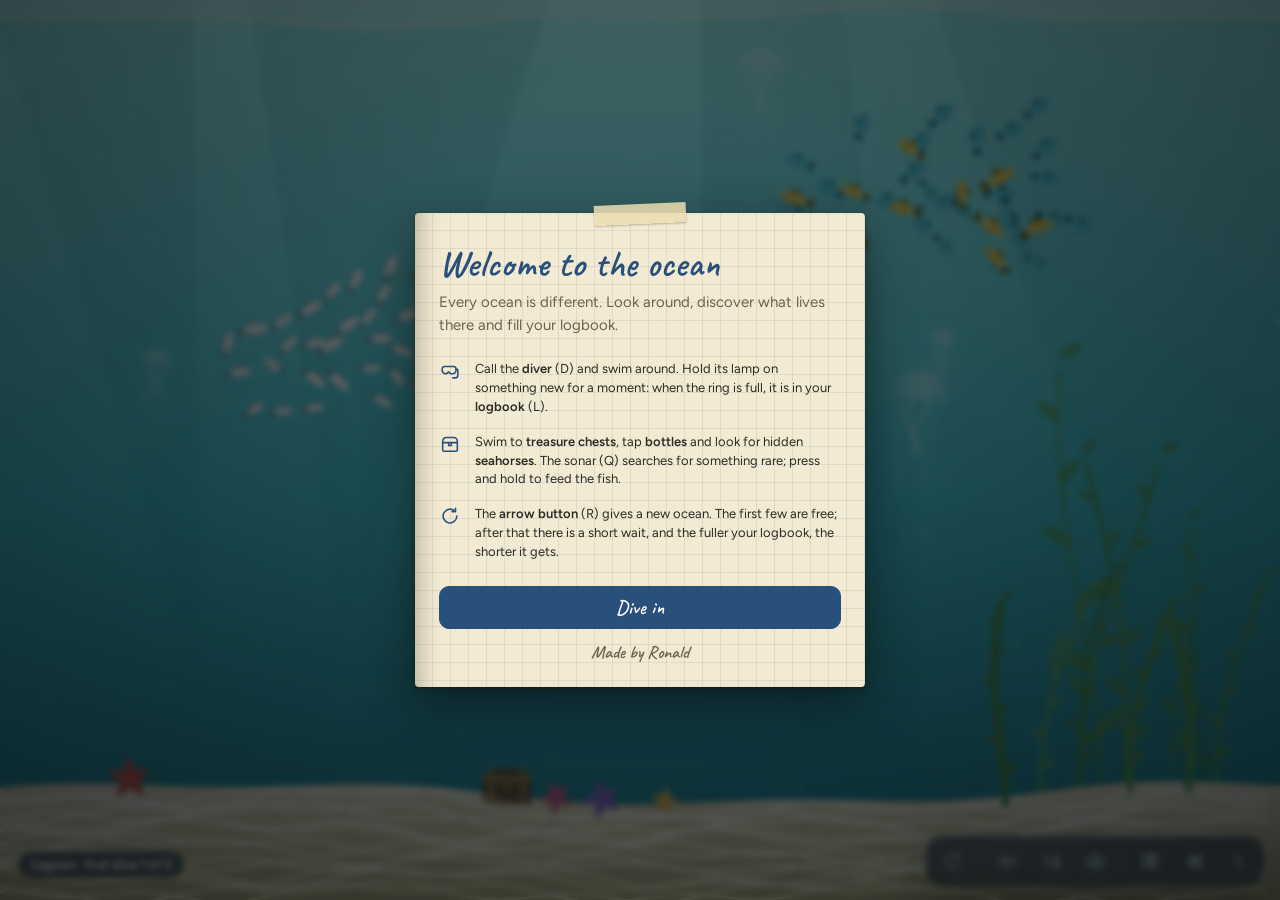
==== commit d13aabdf: "Oceaan gebouwd uit 9a8c6c0" ====
--- a/index.html
+++ b/index.html
@@ -64,8 +64,8 @@
     --shadow: 0 14px 44px rgba(0, 0, 0, 0.38);
     --shadow-paper: 0 1px 2px rgba(60, 40, 10, 0.28), 0 4px 10px rgba(60, 40, 10, 0.12);
     /* type scale: Figtree for the controls (never below 12), Caveat for handwriting (never below 17) */
-    --fs-xs: 12px; --fs-sm: 13px; --fs-md: 15px; --fs-lg: 17px; --fs-xl: 22px;
-    --hand-sm: 18px; --hand-md: 25px; --hand-lg: 40px;
+    --fs-xs: 12px; --fs-sm: 13px; --fs-body: 14px; --fs-md: 15px; --fs-lg: 17px; --fs-xl: 22px;
+    --hand-xs: 17px; --hand-sm: 18px; --hand-ms: 20px; --hand-md: 25px; --hand-ml: 28px; --hand-xl: 38px; --hand-lg: 40px; --hand-xxl: 44px;
     /* spacing in steps of 4: 8-12 within a section, 24-32 between sections */
     --sp-1: 4px; --sp-2: 8px; --sp-3: 12px; --sp-4: 16px; --sp-6: 24px; --sp-8: 32px;
     --r-sm: 6px; --r-md: 10px; --r-lg: 16px; --r-pill: 999px;
@@ -75,7 +75,7 @@
   html, body { height: 100%; }
   body {
     background: var(--deep); color: var(--text-dim);
-    font-family: var(--sans); font-size: 13px;
+    font-family: var(--sans); font-size: var(--fs-sm);
     overflow: hidden; touch-action: none;
     -webkit-user-select: none; user-select: none; -webkit-font-smoothing: antialiased;
   }
@@ -168,11 +168,11 @@
     padding: var(--sp-4); border-radius: var(--r-lg); cursor: pointer; background: var(--surface); border: 1px solid var(--line-strong); box-shadow: var(--shadow); color: var(--text); animation: reportIn 0.35s ease-out; }
   /* its own entrance, so it stays centred while it comes in */
   @keyframes reportIn { from { transform: translate(-50%, -16px); opacity: 0; } to { transform: translateX(-50%); opacity: 1; } }
-  #diveReport .dr-title { margin: 0; font-family: var(--hand); font-size: 28px; font-weight: 600; line-height: 1.1; color: var(--paper); }
+  #diveReport .dr-title { margin: 0; font-family: var(--hand); font-size: var(--hand-ml); font-weight: 600; line-height: 1.1; color: var(--paper); }
   #diveReport .dr-sum { margin: 0 0 var(--sp-3); font-size: var(--fs-sm); color: var(--text-dim); }
   #diveReport .dr-grid { display: grid; grid-template-columns: repeat(4, 1fr); gap: var(--sp-3) var(--sp-2); }
   #diveReport figure { margin: 0; padding: 4px 4px 3px; border-radius: 2px; background: var(--polaroid); box-shadow: 0 3px 8px rgba(0, 0, 0, 0.35); transform: rotate(var(--tilt, 0deg));
-    text-align: center; font-family: var(--hand); font-size: 17px; font-weight: 600; line-height: 1; color: var(--ink); overflow-wrap: break-word; hyphens: auto; -webkit-hyphens: auto; }
+    text-align: center; font-family: var(--hand); font-size: var(--hand-xs); font-weight: 600; line-height: 1; color: var(--ink); overflow-wrap: break-word; hyphens: auto; -webkit-hyphens: auto; }
   #diveReport figure:nth-child(odd) { --tilt: -1.5deg; }
   #diveReport figure:nth-child(even) { --tilt: 1.2deg; }
   #diveReport figure img { display: block; width: 100%; height: auto; aspect-ratio: 120 / 84; border-radius: 1px; margin-bottom: 3px; }
@@ -181,8 +181,8 @@
   @media (prefers-reduced-motion: reduce) { #diveReport { animation: none; } }
   .dc-mini { position: fixed; z-index: 39; pointer-events: none; padding: 5px 5px 0; background: var(--polaroid); border-radius: 3px; box-shadow: 0 8px 22px rgba(0, 0, 0, 0.45); transform-origin: center; will-change: transform, opacity; }
   .dc-mini img { display: block; width: 100%; height: auto; aspect-ratio: 120 / 84; border-radius: 2px; }
-  .dc-mini span { display: block; padding: 3px 2px 5px; text-align: center; color: var(--ink); font-family: var(--hand); font-size: 17px; font-weight: 600; line-height: 1; overflow-wrap: break-word; hyphens: auto; -webkit-hyphens: auto; }
-  #discover .dc-name { position: absolute; left: 0; right: 0; bottom: 4%; margin: 0; text-align: center; color: var(--ink); font-family: var(--hand); font-size: 26px; font-weight: 600; line-height: 1; }
+  .dc-mini span { display: block; padding: 3px 2px 5px; text-align: center; color: var(--ink); font-family: var(--hand); font-size: var(--hand-xs); font-weight: 600; line-height: 1; overflow-wrap: break-word; hyphens: auto; -webkit-hyphens: auto; }
+  #discover .dc-name { position: absolute; left: 0; right: 0; bottom: 4%; margin: 0; text-align: center; color: var(--ink); font-family: var(--hand); font-size: var(--hand-md); font-weight: 600; line-height: 1; }
   /* a strip of tape on the cards that belong with the notebook */
   .welcome-card::before, #diveReport::before {
     content: ""; position: absolute; top: -9px; left: 50%; width: 92px; height: 20px; transform: translateX(-50%) rotate(-2.5deg);
@@ -191,7 +191,7 @@
   /* messages */
   #toast {
     position: fixed; left: 50%; bottom: calc(112px + env(safe-area-inset-bottom, 0px)); transform: translate(-50%, 8px);
-    max-width: min(440px, calc(100% - 32px)); font-size: 13px; line-height: 1.4; color: var(--text); text-align: center;
+    max-width: min(440px, calc(100% - 32px)); font-size: var(--fs-sm); line-height: 1.4; color: var(--text); text-align: center;
     background: var(--surface); border: 1px solid var(--line-strong); border-radius: var(--r-lg); padding: var(--sp-3) var(--sp-4);
     box-shadow: var(--shadow); opacity: 0; pointer-events: none; transition: opacity .3s, transform .3s;
   }
@@ -212,13 +212,35 @@
   #panel { z-index: 30; }
   #toast { z-index: 35; }
   .panel-head { display: flex; align-items: center; justify-content: space-between; gap: var(--sp-3); padding: var(--sp-4) var(--sp-4) var(--sp-3) var(--sp-6); border-bottom: 1px solid var(--line); }
-  /* the menu belongs to the notebook family: a strip of tape over its top edge and a paper-coloured line under its head */
-  #panel:not(.book) .panel-head { position: relative; border-bottom-color: rgba(245, 236, 214, 0.22); }
+  /* the menu belongs to the notebook family: a page of grid paper with a strip of tape over its top edge. It gets the
+     ink colours of the book through the colour tokens, so its buttons, fields and switches follow by themselves. */
+  #panel:not(.book) {
+    --text: var(--ink); --text-dim: var(--ink-soft); --text-faint: var(--ink-faint);
+    --line: rgba(80, 70, 50, 0.22); --line-strong: rgba(80, 70, 50, 0.38); --raised: var(--paper-card);
+    --accent: var(--pencil); --accent-hover: #1f4066; --accent-ink: #fff; --accent-soft: rgba(41, 80, 122, 0.12); --focus: var(--pencil);
+    color-scheme: light; color: var(--ink); border: 0; border-radius: 4px;
+    background-color: var(--paper);
+    background-image: linear-gradient(rgba(60, 100, 130, 0.11) 1px, transparent 1px), linear-gradient(90deg, rgba(60, 100, 130, 0.11) 1px, transparent 1px);
+    background-size: 18px 18px; background-position: -1px -1px;
+    box-shadow: 0 2px 4px rgba(20, 12, 4, 0.35), 0 18px 50px rgba(0, 0, 0, 0.45), inset 22px 0 26px -22px rgba(70, 50, 20, 0.45);
+    backdrop-filter: none; -webkit-backdrop-filter: none;
+  }
+  #panel:not(.book) .panel-head h2, #panel:not(.book) h3.section { color: var(--pencil); }
+  #panel:not(.book) button:hover { background: #f8f1df; }
+  #panel:not(.book) button.primary:hover { background: var(--accent-hover); }
+  #panel:not(.book) .icon-btn:hover, #panel:not(.book) .chip:hover, #panel:not(.book) .card:hover { background: rgba(80, 70, 50, 0.08); }
+  #panel:not(.book) .share input { background: var(--paper-card); }
+  #panel:not(.book) .switch .track, #panel:not(.book) .progress { background: rgba(80, 70, 50, 0.25); }
+  #panel:not(.book) .switch:hover { background: transparent; }
+  #panel:not(.book) .card { background: rgba(255, 253, 247, 0.7); }
+  #panel:not(.book) .chip.pick.on { border-color: rgba(41, 80, 122, 0.55); }
+  /* the menu belongs to the notebook family: the tape, and a pencil-blue line under its head */
+  #panel:not(.book) .panel-head { position: relative; border-bottom-color: rgba(41, 80, 122, 0.3); }
   #panel:not(.book) .panel-head::before {
     content: ""; position: absolute; top: -7px; left: 50%; width: 92px; height: 18px; transform: translateX(-50%) rotate(-2deg);
-    background: var(--tape); opacity: 0.9; pointer-events: none;
-  }
-  .panel-head h2 { margin: 0; font-family: var(--hand); font-size: 28px; font-weight: 600; line-height: 1.05; color: var(--paper); }
+    background: rgba(206, 186, 128, 0.85); box-shadow: 0 1px 2px rgba(60, 40, 10, 0.2); pointer-events: none;
+  }
+  .panel-head h2 { margin: 0; font-family: var(--hand); font-size: var(--hand-ml); font-weight: 600; line-height: 1.05; color: var(--paper); }
   .icon-btn { width: 36px; height: 36px; padding: 0; display: inline-grid; place-items: center; border-radius: var(--r-md); background: transparent; border-color: transparent; color: var(--text-dim); }
   .icon-btn:hover { background: rgba(255, 255, 255, 0.08); border-color: transparent; color: var(--text); }
   .icon-btn svg { width: 20px; height: 20px; }
@@ -238,7 +260,7 @@
   .row input[type="range"] { flex: 1; min-width: 160px; accent-color: var(--accent); }
   .share { display: flex; gap: var(--sp-2); margin-top: var(--sp-3); }
   .share input {
-    flex: 1; min-width: 0; font-family: var(--mono); font-size: 13px; color: var(--text);
+    flex: 1; min-width: 0; font-family: var(--mono); font-size: var(--fs-sm); color: var(--text);
     background: rgba(0, 0, 0, 0.28); border: 1px solid var(--line); border-radius: var(--r-md); padding: var(--sp-2) var(--sp-3);
     -webkit-user-select: text; user-select: text;
   }
@@ -280,12 +302,12 @@
   .badge .gift { font-style: normal; color: var(--gold); opacity: 0.8; }
   .sum.small { font-size: var(--fs-xs); margin-top: var(--sp-2); }
   #panel.gilded .card.on:not(.new) { border-color: rgba(255, 212, 121, 0.55); }
-  .card .shinymark { position: absolute; top: 9px; right: 9px; display: inline-flex; align-items: baseline; gap: 3px; padding: 1px var(--sp-2); border-radius: var(--r-pill); font-size: 12px; font-weight: 600; line-height: 1.5; background: rgba(255, 212, 121, 0.92); color: var(--shiny-on); }
+  .card .shinymark { position: absolute; top: 9px; right: 9px; display: inline-flex; align-items: baseline; gap: 3px; padding: 1px var(--sp-2); border-radius: var(--r-pill); font-size: var(--fs-xs); font-weight: 600; line-height: 1.5; background: rgba(255, 212, 121, 0.92); color: var(--shiny-on); }
   .card .shinymark small { font-family: var(--mono); font-size: var(--fs-xs); font-weight: 400; }
   .card.hasshiny.on:not(.new) { border-color: rgba(255, 212, 121, 0.55); }
-  .shinymark.inline { display: inline-block; vertical-align: middle; padding: 0 var(--sp-2); border-radius: var(--r-pill); font-size: 14px; background: rgba(255, 212, 121, 0.92); color: var(--shiny-on); }
+  .shinymark.inline { display: inline-block; vertical-align: middle; padding: 0 var(--sp-2); border-radius: var(--r-pill); font-size: var(--fs-body); background: rgba(255, 212, 121, 0.92); color: var(--shiny-on); }
   .dtabs { display: flex; gap: var(--sp-2); padding: 4px; border-radius: var(--r-lg); background: rgba(255, 255, 255, 0.04); border: 1px solid var(--line); align-self: flex-start; }
-  .dtabs button { padding: var(--sp-2) var(--sp-4); border-radius: var(--r-md); border: 0; background: transparent; color: var(--text-dim); font-size: 13px; font-weight: 500; }
+  .dtabs button { padding: var(--sp-2) var(--sp-4); border-radius: var(--r-md); border: 0; background: transparent; color: var(--text-dim); font-size: var(--fs-sm); font-weight: 500; }
   .dtabs button:hover { color: var(--text); background: rgba(255, 255, 255, 0.06); }
   .dtabs button.on { color: var(--text); background: var(--accent-soft); }
   .dtabs button.got { color: var(--gold); }
@@ -297,8 +319,8 @@
   .dmain { display: grid; grid-template-columns: minmax(0, 1.05fr) minmax(0, 1fr); gap: var(--sp-4); align-items: start; }
   .dinfo { display: flex; flex-direction: column; gap: var(--sp-3); min-width: 0; }
   .detail .big { width: 100%; aspect-ratio: 120 / 84; border-radius: var(--r-lg); display: block; background: var(--photo-bg); }
-  .detail h2 { margin: 0; font-size: 21px; font-weight: 600; letter-spacing: -0.01em; color: var(--text); }
-  .detail .fact { margin: 0; font-size: 13.5px; line-height: 1.5; color: var(--text); }
+  .detail h2 { margin: 0; font-size: var(--fs-xl); font-weight: 600; letter-spacing: -0.01em; color: var(--text); }
+  .detail .fact { margin: 0; font-size: var(--fs-body); line-height: 1.5; color: var(--text); }
   .detail dl { display: grid; grid-template-columns: minmax(0, 1fr); gap: var(--sp-2); margin: 0; }
   .detail dl div { min-width: 0; padding: var(--sp-2) var(--sp-3); border-radius: var(--r-md); background: rgba(255, 255, 255, 0.05); border: 1px solid var(--line); }
   .detail dt { font-size: var(--fs-xs); font-weight: 600; letter-spacing: 0.08em; text-transform: uppercase; color: var(--text-faint); }
@@ -308,13 +330,13 @@
   #welcome { position: fixed; inset: 0; display: grid; place-items: center; padding: var(--sp-4); background: rgba(2, 8, 14, 0.6); backdrop-filter: blur(3px); -webkit-backdrop-filter: blur(3px); }
   #welcome[hidden] { display: none; }
   .welcome-card { position: relative; width: min(450px, 100%); padding: var(--sp-8) var(--sp-6) var(--sp-6); border-radius: var(--r-lg); background: var(--surface); border: 1px solid var(--line-strong); box-shadow: var(--shadow); color: var(--text); }
-  .welcome-card h2 { margin: 0 0 var(--sp-2); font-family: var(--hand); font-size: 38px; font-weight: 600; line-height: 1; color: var(--paper); }
+  .welcome-card h2 { margin: 0 0 var(--sp-2); font-family: var(--hand); font-size: var(--hand-xl); font-weight: 600; line-height: 1; color: var(--paper); }
   .welcome-card .lead { margin: 0 0 var(--sp-6); font-size: var(--fs-md); line-height: 1.5; color: var(--text-dim); }
   .howto { list-style: none; margin: 0 0 var(--sp-6); padding: 0; display: grid; gap: var(--sp-4); }
   .howto li { display: grid; grid-template-columns: 24px 1fr; gap: var(--sp-3); align-items: start; line-height: 1.45; color: var(--text-dim); }
   .howto svg { width: 22px; height: 22px; color: var(--accent); }
   .howto b { color: var(--text); font-weight: 600; }
-  #welcomeGo { width: 100%; padding: var(--sp-3); font-size: 14px; }
+  #welcomeGo { width: 100%; padding: var(--sp-3); font-size: var(--fs-body); }
   .welcome-card .credit { margin: var(--sp-3) 0 0; font-family: var(--hand); font-size: var(--hand-sm); color: var(--text-dim); text-align: center; }
 
   /* photo */
@@ -349,8 +371,8 @@
     .detail { gap: var(--sp-3); padding-top: var(--sp-3); }
     .dmain { grid-template-columns: minmax(0, 1fr); gap: var(--sp-3); }
     .detail .big { width: auto; max-width: 100%; max-height: 30vh; justify-self: center; }
-    .detail h2 { font-size: 19px; }
-    .detail .fact { font-size: 13px; }
+    .detail h2 { font-size: var(--fs-lg); }
+    .detail .fact { font-size: var(--fs-sm); }
     .detail dl { grid-template-columns: repeat(2, minmax(0, 1fr)); }
   }
   @keyframes sheet { from { transform: translateY(28px); opacity: 0; } to { transform: none; opacity: 1; } }
@@ -364,15 +386,15 @@
     backdrop-filter: none; -webkit-backdrop-filter: none;
   }
   #panel.book .panel-head { border-bottom: 0; padding: var(--sp-2) var(--sp-3) 2px var(--sp-6); }
-  #panel.book .panel-head h2 { font-family: var(--hand); font-size: 28px; font-weight: 600; color: var(--paper); letter-spacing: 0; }
+  #panel.book .panel-head h2 { font-family: var(--hand); font-size: var(--hand-ml); font-weight: 600; color: var(--paper); letter-spacing: 0; }
   #panel.book .icon-btn { color: var(--paper); }
   #panel.book #panelBody { flex: 1; min-height: 0; overflow: hidden; padding: 0 var(--sp-3) var(--sp-3); display: flex; flex-direction: column; }
   .nb { position: relative; flex: 1; min-height: 0; display: flex; flex-direction: column; }
   .nb-tabs { display: flex; gap: 4px; padding: 0 var(--sp-3); overflow-x: auto; scrollbar-width: none; flex: none; }
   .nb-tabs::-webkit-scrollbar { display: none; }
   /* on a narrow screen the tabs scroll sideways; the fading edge shows there is more */
-  @media (max-width: 600px) { .nb-tabs { -webkit-mask-image: linear-gradient(90deg, #000 82%, transparent); mask-image: linear-gradient(90deg, #000 82%, transparent); padding-right: 40px; } .nb-tab { font-size: 18px; padding: 5px var(--sp-3) var(--sp-2); } }
-  .nb-tab { flex: none; padding: 5px var(--sp-3) var(--sp-2); border: 0; border-radius: 8px 8px 0 0; background: var(--tab); color: var(--ink); font-family: var(--hand); font-size: 19px; line-height: 1; transform: translateY(5px); opacity: 0.82; transition: transform 0.15s, opacity 0.15s; }
+  @media (max-width: 600px) { .nb-tabs { -webkit-mask-image: linear-gradient(90deg, #000 82%, transparent); mask-image: linear-gradient(90deg, #000 82%, transparent); padding-right: 40px; } .nb-tab { font-size: var(--hand-sm); padding: 5px var(--sp-3) var(--sp-2); } }
+  .nb-tab { flex: none; padding: 5px var(--sp-3) var(--sp-2); border: 0; border-radius: 8px 8px 0 0; background: var(--tab); color: var(--ink); font-family: var(--hand); font-size: var(--hand-ms); line-height: 1; transform: translateY(5px); opacity: 0.82; transition: transform 0.15s, opacity 0.15s; }
   .nb-tab:hover { opacity: 1; background: var(--tab); transform: translateY(2px); }
   .nb-tab.on { opacity: 1; transform: translateY(0); }
   .nb-tab:disabled { opacity: 0.35; transform: translateY(6px); }
@@ -392,22 +414,22 @@
   .nb-meter { position: absolute; top: 0; left: 0; width: 50%; height: 100%; visibility: hidden; pointer-events: none; }
   .single .nb-meter { width: 100%; }
   .nb-blank { height: 100%; }
-  .nb-pnum { position: absolute; bottom: 9px; font-family: var(--hand); font-size: 18px; color: var(--ink-soft); }
+  .nb-pnum { position: absolute; bottom: 9px; font-family: var(--hand); font-size: var(--hand-sm); color: var(--ink-soft); }
   .nb-pnum.l { left: 22px; }
   .nb-pnum.r { right: 22px; }
-  .nb-run { font-family: var(--mono); font-size: 12px; letter-spacing: 0.14em; text-transform: uppercase; color: var(--ink-soft); margin-bottom: 4px; }
+  .nb-run { font-family: var(--mono); font-size: var(--fs-xs); letter-spacing: 0.14em; text-transform: uppercase; color: var(--ink-soft); margin-bottom: 4px; }
   .nb-run-mid { margin-top: var(--sp-8); padding-top: var(--sp-3); border-top: 1.5px dashed rgba(41, 80, 122, 0.3); }
-  .nb-title { margin: 0; font-family: var(--hand); font-size: 44px; font-weight: 600; line-height: 1; color: var(--pencil); }
-  .nb-title.small { font-size: 36px; }
-  .nb-sub { margin: 2px 0 var(--sp-4); font-family: var(--hand); font-size: 20px; color: var(--ink-soft); }
-  .nb-stat { margin: 0 0 var(--sp-2); font-size: 15px; color: var(--ink); }
+  .nb-title { margin: 0; font-family: var(--hand); font-size: var(--hand-xxl); font-weight: 600; line-height: 1; color: var(--pencil); }
+  .nb-title.small { font-size: var(--hand-xl); }
+  .nb-sub { margin: 2px 0 var(--sp-4); font-family: var(--hand); font-size: var(--hand-ms); color: var(--ink-soft); }
+  .nb-stat { margin: 0 0 var(--sp-2); font-size: var(--fs-md); color: var(--ink); }
   .nb-stat b { color: var(--pencil); }
   .nb-bar { height: 8px; border-radius: 4px; border: 1.5px solid rgba(41, 80, 122, 0.55); margin: 0 0 var(--sp-3); overflow: hidden; }
   .nb-bar i { display: block; height: 100%; background: repeating-linear-gradient(-45deg, rgba(41, 80, 122, 0.75) 0 3px, rgba(41, 80, 122, 0.35) 3px 6px); }
-  .nb-note { margin: 4px 0 var(--sp-2); font-size: 13px; line-height: 1.45; color: var(--ink-soft); }
+  .nb-note { margin: 4px 0 var(--sp-2); font-size: var(--fs-sm); line-height: 1.45; color: var(--ink-soft); }
   .nb-glint span { color: var(--shiny-ink); letter-spacing: 1px; }
-  .nb-fam { margin: var(--sp-3) 0 var(--sp-3); padding-bottom: 2px; font-family: var(--hand); font-size: 25px; font-weight: 600; line-height: 1.05; color: var(--pencil); border-bottom: 1.5px solid rgba(41, 80, 122, 0.3); }
-  .nb-fam span { font-family: var(--mono); font-size: 12px; font-weight: 400; color: var(--ink-soft); margin-left: 4px; }
+  .nb-fam { margin: var(--sp-3) 0 var(--sp-3); padding-bottom: 2px; font-family: var(--hand); font-size: var(--hand-md); font-weight: 600; line-height: 1.05; color: var(--pencil); border-bottom: 1.5px solid rgba(41, 80, 122, 0.3); }
+  .nb-fam span { font-family: var(--mono); font-size: var(--fs-xs); font-weight: 400; color: var(--ink-soft); margin-left: 4px; }
   .nb .cards { grid-template-columns: repeat(auto-fill, minmax(92px, 1fr)); gap: var(--sp-4) var(--sp-3); padding-top: var(--sp-2); }
   .nb .card { padding: 5px 5px var(--sp-2); gap: 4px; border: 0; border-radius: 2px; background: var(--paper-card); color: var(--ink); transform: rotate(var(--tilt, 0deg)); box-shadow: var(--shadow-paper); transition: transform 0.15s; }
   .nb .card:hover { background: var(--paper-card); transform: rotate(0deg) scale(1.04); }
@@ -418,7 +440,7 @@
   .nb .card.off::before { display: none; }
   .nb .card.off img { opacity: 0.55; filter: saturate(0.3); }
   .nb .card.new { box-shadow: 0 0 0 2px var(--new), 0 4px 10px rgba(60, 40, 10, 0.18); }
-  .nb .card .newtag { top: auto; bottom: 26px; left: 6px; background: rgba(255, 253, 247, 0.92); color: var(--new); border: 1.5px solid var(--new); border-radius: 4px; font-family: var(--hand); font-size: 17px; line-height: 1; transform: rotate(-8deg); }
+  .nb .card .newtag { top: auto; bottom: 26px; left: 6px; background: rgba(255, 253, 247, 0.92); color: var(--new); border: 1.5px solid var(--new); border-radius: 4px; font-family: var(--hand); font-size: var(--hand-xs); line-height: 1; transform: rotate(-8deg); }
   .nb .card .shinymark { top: -7px; right: -7px; transform: rotate(8deg); box-shadow: 0 1px 3px rgba(60, 40, 10, 0.35); }
   .nb .card.hasshiny.on:not(.new) { box-shadow: 0 0 0 2px rgba(214, 165, 40, 0.75), 0 4px 10px rgba(60, 40, 10, 0.15); }
   .nb .chip { color: var(--ink); border-color: rgba(80, 70, 50, 0.4); font-size: var(--fs-sm); }
@@ -431,29 +453,31 @@
   .nb :focus-visible, .nb-turn:focus-visible { outline-color: var(--pencil); }
   .nb-turn:focus-visible { outline-color: var(--paper); }
   .nb-check { list-style: none; margin: 0; padding: 0; display: grid; gap: 3px; }
-  .nb-quest { margin: var(--sp-2) 0 2px; padding: var(--sp-2) var(--sp-3); border: 1px dashed rgba(41, 80, 122, 0.45); border-radius: var(--r-sm); font-family: var(--hand); font-size: 18px; color: var(--ink); }
+  .nb-quest { margin: var(--sp-2) 0 2px; padding: var(--sp-2) var(--sp-3); border: 1px dashed rgba(41, 80, 122, 0.45); border-radius: var(--r-sm); font-family: var(--hand); font-size: var(--hand-sm); color: var(--ink); }
   .nb-quest b { color: var(--pencil); margin-right: var(--sp-2); }
   .nb-quest span { float: right; color: var(--pencil); }
+  .nb-qswap { margin-left: var(--sp-2); padding: 0 var(--sp-2); border: 1px solid rgba(41, 80, 122, 0.45); border-radius: var(--r-pill); background: transparent; color: var(--pencil); font-family: var(--hand); font-size: var(--hand-sm); line-height: 1.3; }
+  .nb-qswap:hover { background: rgba(41, 80, 122, 0.1); }
   .nb-stickers { display: flex; flex-wrap: wrap; gap: var(--sp-3); margin: 4px 0 var(--sp-2); }
-  .nb-sticker { margin: 0; width: 96px; text-align: center; font-family: var(--hand); font-size: 17px; line-height: 1; color: var(--ink-soft); overflow-wrap: break-word; hyphens: auto; -webkit-hyphens: auto; }
+  .nb-sticker { margin: 0; width: 96px; text-align: center; font-family: var(--hand); font-size: var(--hand-xs); line-height: 1; color: var(--ink-soft); overflow-wrap: break-word; hyphens: auto; -webkit-hyphens: auto; }
   .nb-sticker img, .nb-sticker span { display: block; width: 60px; height: 60px; margin: 0 auto 4px; border-radius: 50%; transform: rotate(var(--tilt)); }
   .nb-sticker img { object-fit: cover; border: 3px solid var(--paper-card); box-shadow: 0 1px 4px rgba(40, 30, 10, 0.35); }
-  .nb-sticker span { border: 2px dashed rgba(80, 70, 50, 0.35); line-height: 56px; font-size: 22px; color: rgba(80, 70, 50, 0.4); }
+  .nb-sticker span { border: 2px dashed rgba(80, 70, 50, 0.35); line-height: 56px; font-size: var(--hand-ms); color: rgba(80, 70, 50, 0.4); }
   .nb-sticker.on { color: var(--ink); }
-  .nb-check li { display: flex; align-items: baseline; gap: var(--sp-2); font-family: var(--hand); font-size: 19px; line-height: 1.05; color: var(--ink-soft); }
+  .nb-check li { display: flex; align-items: baseline; gap: var(--sp-2); font-family: var(--hand); font-size: var(--hand-ms); line-height: 1.05; color: var(--ink-soft); }
   .nb-check li.on { color: var(--ink); }
-  .nb-check .box { flex: none; width: 15px; height: 15px; display: inline-grid; place-items: center; border: 1.5px solid rgba(80, 70, 50, 0.55); border-radius: 2px; font-size: 16px; line-height: 1; color: var(--ok); transform: translateY(2px); }
+  .nb-check .box { flex: none; width: 15px; height: 15px; display: inline-grid; place-items: center; border: 1.5px solid rgba(80, 70, 50, 0.55); border-radius: 2px; font-size: var(--fs-md); line-height: 1; color: var(--ok); transform: translateY(2px); }
   .nb-check .what { flex: 1; min-width: 0; }
-  .nb-check .how { font-family: var(--mono); font-size: 12px; color: var(--ink-soft); }
+  .nb-check .how { font-family: var(--mono); font-size: var(--fs-xs); color: var(--ink-soft); }
   .nb-check .gift { font-style: normal; color: var(--shiny-ink); }
   .nb .album { grid-template-columns: repeat(auto-fill, minmax(120px, 1fr)); gap: var(--sp-4) var(--sp-3); }
   .nb .album button { padding: var(--sp-2) var(--sp-2) var(--sp-4); border: 0; border-radius: 2px; background: var(--paper-card); transform: rotate(var(--tilt, 0deg)); box-shadow: var(--shadow-paper); }
   .nb .album img { border-radius: 1px; }
   .nb-nav { flex: none; display: flex; align-items: center; justify-content: space-between; gap: var(--sp-3); padding: var(--sp-2) 4px 0; }
-  .nb-turn { padding: var(--sp-2) var(--sp-4); border-radius: var(--r-pill); background: transparent; border: 1px solid rgba(243, 234, 211, 0.4); color: var(--paper); font-family: var(--hand); font-size: 19px; line-height: 1; }
+  .nb-turn { padding: var(--sp-2) var(--sp-4); border-radius: var(--r-pill); background: transparent; border: 1px solid rgba(243, 234, 211, 0.4); color: var(--paper); font-family: var(--hand); font-size: var(--hand-ms); line-height: 1; }
   .nb-turn:hover { background: rgba(243, 234, 211, 0.12); }
   .nb-turn:disabled { opacity: 0.3; }
-  .nb-num { font-family: var(--hand); font-size: 19px; color: rgba(243, 234, 211, 0.85); }
+  .nb-num { font-family: var(--hand); font-size: var(--hand-ms); color: rgba(243, 234, 211, 0.85); }
   /* the page that turns over */
   .nb-leaf { position: absolute; top: 0; bottom: 0; transform-style: preserve-3d; z-index: 5; will-change: transform; }
   .nb-leaf.fwd { left: 50%; width: 50%; transform-origin: left center; }
@@ -478,38 +502,40 @@
   .nb-photo::after { right: 14px; transform: rotate(10deg); }
   .nb-photo img { width: 100%; aspect-ratio: 120 / 84; display: block; background: var(--photo-bg); }
   .nb-photo.shinybig { box-shadow: 0 0 0 3px rgba(214, 165, 40, 0.8), 0 8px 20px rgba(60, 40, 10, 0.15); }
-  .nb-photo figcaption { padding-top: var(--sp-2); text-align: center; font-family: var(--hand); font-size: 24px; font-weight: 600; color: var(--ink); }
-  .nb-back { align-self: flex-start; padding: var(--sp-2) var(--sp-4); border-radius: var(--r-pill); font-size: 13px; }
+  .nb-photo figcaption { padding-top: var(--sp-2); text-align: center; font-family: var(--hand); font-size: var(--hand-md); font-weight: 600; color: var(--ink); }
+  .nb-back { align-self: flex-start; padding: var(--sp-2) var(--sp-4); border-radius: var(--r-pill); font-size: var(--fs-sm); }
   .nb .nb-hunt { display: block; margin: var(--sp-2) 0 2px; padding: 4px var(--sp-3); }
   .nb .nb-hunt.on { background: #e6f4ef; border-color: rgba(40, 110, 95, 0.55); color: #1d5a4e; }
   .nb-fact { margin: 0; max-width: 64ch; font-size: var(--fs-md); line-height: 1.6; color: var(--ink); }
   .nb-dl { display: grid; gap: var(--sp-2); margin: 4px 0 0; }
   .nb-left .nb-detail > .nb-dl { margin-top: var(--sp-6); }
   .nb-dl div { padding: var(--sp-2) 0 var(--sp-2) var(--sp-3); border-left: 3px solid rgba(41, 80, 122, 0.4); }
-  .nb-dl dt { font-family: var(--hand); font-size: 18px; font-weight: 600; color: var(--pencil); }
-  .nb-dl dd { margin: 1px 0 0; font-size: 13.5px; color: var(--ink); overflow-wrap: break-word; hyphens: auto; -webkit-hyphens: auto; }
+  .nb-dl dt { font-family: var(--hand); font-size: var(--hand-sm); font-weight: 600; color: var(--pencil); }
+  .nb-dl dd { margin: 1px 0 0; font-size: var(--fs-body); color: var(--ink); overflow-wrap: break-word; hyphens: auto; -webkit-hyphens: auto; }
   @media (max-width: 600px) {
     #panel.book { width: 100%; height: 90vh; }
     #panel.book #panelBody { padding: 0 var(--sp-2) var(--sp-3); }
     .nb-page { padding: var(--sp-4) var(--sp-4) 36px; }
-    .nb-title { font-size: 38px; }
+    .nb-title { font-size: var(--hand-xl); }
     .nb .cards { grid-template-columns: repeat(auto-fill, minmax(86px, 1fr)); }
     .nb-photo { margin-top: var(--sp-2); width: min(100%, 300px); }
-    .nb-fact { font-size: 14px; line-height: 1.5; }
-  }
-
-  #panel.book.gilded { background-color: var(--cover-gold); box-shadow: 0 20px 60px rgba(0, 0, 0, 0.6), inset 0 0 0 6px rgba(230, 190, 90, 0.35); }
+    .nb-fact { font-size: var(--fs-body); line-height: 1.5; }
+  }
+
+  /* every milestone reached: a golden cover, and a golden seal on the title page */
+  #panel.book.goldcover { background-color: var(--cover-gold); box-shadow: 0 20px 60px rgba(0, 0, 0, 0.6), inset 0 0 0 6px rgba(230, 190, 90, 0.35); }
+  .nb-seal { display: inline-flex; align-items: center; gap: 6px; margin: 0 0 var(--sp-3); padding: 3px 10px 3px 6px; border: 1.5px solid var(--shiny-ink); border-radius: 999px; font-family: var(--hand); font-size: var(--hand-ms); color: var(--shiny-ink); transform: rotate(-2deg); }
 
   /* the scientific name on an animal's page (Biologist reward) */
-  .nb-sci { margin: -4px 0 0; font-style: italic; font-size: 14px; color: var(--ink-soft); }
+  .nb-sci { margin: -4px 0 0; font-style: italic; font-size: var(--fs-body); color: var(--ink-soft); }
   /* choosing the water for a new ocean (Globetrotter reward) */
   #waterPick { position: fixed; left: 50%; bottom: calc(80px + env(safe-area-inset-bottom, 0px)); transform: translateX(-50%); z-index: 36; width: min(560px, calc(100% - 32px)); padding: var(--sp-4) var(--sp-4); border-radius: var(--r-lg); background: var(--surface); border: 1px solid var(--line-strong); box-shadow: var(--shadow); backdrop-filter: blur(18px); -webkit-backdrop-filter: blur(18px); }
   #waterPick[hidden] { display: none; }
-  #waterPick p { margin: 0 0 var(--sp-3); font-family: var(--hand); font-size: 24px; color: var(--text); }
+  #waterPick p { margin: 0 0 var(--sp-3); font-family: var(--hand); font-size: var(--hand-md); color: var(--text); }
   @media (max-width: 600px) { #waterPick { bottom: calc(124px + env(safe-area-inset-bottom, 0px)); } }
   /* the field note on an animal's page (Biologist reward): a pencil note on a strip of tape */
-  .nb-note-field { margin: 2px 0 0; padding: var(--sp-2) var(--sp-3); font-size: 13.5px; line-height: 1.5; color: var(--ink); background: rgba(236, 222, 178, 0.55); border-left: 3px solid rgba(41, 80, 122, 0.45); transform: rotate(-0.4deg); }
-  .nb-note-field b { font-family: var(--hand); font-size: 18px; font-weight: 600; color: var(--pencil); margin-right: 4px; }
+  .nb-note-field { margin: 2px 0 0; padding: var(--sp-2) var(--sp-3); font-size: var(--fs-body); line-height: 1.5; color: var(--ink); background: rgba(236, 222, 178, 0.55); border-left: 3px solid rgba(41, 80, 122, 0.45); transform: rotate(-0.4deg); }
+  .nb-note-field b { font-family: var(--hand); font-size: var(--hand-sm); font-weight: 600; color: var(--pencil); margin-right: 4px; }
   .nb-note-field.locked { color: var(--ink-faint); background: rgba(236, 222, 178, 0.28); border-left-style: dashed; }
   .nb-right .nb-detail > .nb-dl { margin-top: var(--sp-2); }
   /* a page of the book never scrolls (fitDetail makes it fit) */
@@ -528,11 +554,11 @@
   .nb-photo-actions button { max-width: none; overflow: visible; }
   .nb-photo-actions .row { margin-top: 0; }
   .nb-photo figcaption { overflow-wrap: break-word; hyphens: auto; -webkit-hyphens: auto; line-height: 1.05; }
-  .nb-detail.tight .nb-photo figcaption { font-size: 20px; }
+  .nb-detail.tight .nb-photo figcaption { font-size: var(--hand-ms); }
   .nb-detail.tight { gap: var(--sp-2); }
-  .nb-detail.tight .nb-fact { font-size: 14px; line-height: 1.45; }
-  .nb-detail.tight .nb-note-field, .nb-detail.tight .nb-dl dd { font-size: 13px; }
-  .nb-detail.tight .nb-title.small { font-size: 30px; }
+  .nb-detail.tight .nb-fact { font-size: var(--fs-body); line-height: 1.45; }
+  .nb-detail.tight .nb-note-field, .nb-detail.tight .nb-dl dd { font-size: var(--fs-sm); }
+  .nb-detail.tight .nb-title.small { font-size: var(--hand-ml); }
 
 .chip.locked { opacity: 0.45; cursor: not-allowed; }
 
@@ -541,7 +567,7 @@
     background-image: linear-gradient(rgba(60, 100, 130, 0.11) 1px, transparent 1px), linear-gradient(90deg, rgba(60, 100, 130, 0.11) 1px, transparent 1px); background-size: 18px 18px; }
   #stijlblad h1 { margin: 0; font-family: var(--hand); font-size: var(--hand-lg); color: var(--pencil); }
   #stijlblad > p { margin: 4px 0 var(--sp-2); font-size: var(--fs-sm); color: var(--ink-soft); }
-  #stijlblad h2 { margin: var(--sp-8) 0 0; font-family: var(--mono); font-size: 13px; letter-spacing: 0.14em; text-transform: uppercase; color: var(--ink-soft); }
+  #stijlblad h2 { margin: var(--sp-8) 0 0; font-family: var(--mono); font-size: var(--fs-sm); letter-spacing: 0.14em; text-transform: uppercase; color: var(--ink-soft); }
   #stijlblad h3 { margin: var(--sp-4) 0 var(--sp-2); font-family: var(--hand); font-size: var(--hand-md); color: var(--pencil); border-bottom: 1.5px solid rgba(41, 80, 122, 0.3); }
   #stijlblad .sb-grid { display: grid; grid-template-columns: repeat(auto-fill, minmax(336px, 1fr)); gap: var(--sp-3) var(--sp-4); }
   #stijlblad figure { margin: 0; }
@@ -562,10 +588,16 @@
   .howto li { color: var(--ink); }
   .howto b { color: var(--ink); }
   .howto svg { color: var(--pencil); }
-  #welcomeGo { background: var(--pencil); border-color: var(--pencil); color: #fff; font-family: var(--hand); font-size: 22px; font-weight: 600; padding: var(--sp-2); }
+  #welcomeGo { background: var(--pencil); border-color: var(--pencil); color: #fff; font-family: var(--hand); font-size: var(--hand-ms); font-weight: 600; padding: var(--sp-2); }
   #welcomeGo:hover { background: #1f4066; border-color: #1f4066; }
   #diveReport figure { box-shadow: var(--shadow-paper); }
   #diveReport figure.shiny { box-shadow: 0 0 0 2px rgba(214, 165, 40, 0.8), var(--shadow-paper); }
+  /* Sparkle seeker: a shiny you have not found yet shows its colours, pale and grey */
+  .card.peek img, .nb-photo.peek img { opacity: 0.5; filter: saturate(0.6); }
+  /* the milestones: a small heading per kind, and under each milestone what it gives */
+  .nb-msgroup { margin: var(--sp-2) 0 4px; font-family: var(--hand); font-size: var(--hand-ms); font-weight: 600; line-height: 1.1; color: var(--pencil); }
+  .nb-msgroup span { font-family: var(--mono); font-size: var(--fs-xs); font-weight: 400; color: var(--ink-soft); margin-left: 4px; }
+  .nb-check .gives { display: block; margin-top: 1px; font-family: var(--sans, system-ui, sans-serif); font-size: var(--fs-xs); line-height: 1.3; color: var(--ink-faint); }
 </style>
 </head>
 <body>
@@ -671,21 +703,21 @@
   const FAMILIES = [
     ["Vissen van warm, ondiep water", "Fish of warm, shallow water", ["fish", "goby", "mandarinfish", "cleaners", "clown", "mudskipper", "moorish", "wrasse", "archer", "surgeonfish", "triggerfish", "boxfish", "puffer", "angelfish", "eels", "scorpionfish", "lionfish", "stonefish", "parrotfish", "needlefish", "moray", "barracuda", "grouper"]],
     ["Vissen van de open oceaan", "Fish of the open ocean", ["sargassumfish", "flyingfish", "tuna", "swordfish", "marlin", "sunfish"]],
-    ["Vissen van koele zeeën", "Fish of cool seas", ["garibaldi", "sheephead", "sandeel", "herring", "flatfish", "cod", "wolffish"]],
+    ["Vissen van koele zeeën", "Fish of cool seas", ["garibaldi", "sheephead", "sandeel", "herring", "flatfish", "flounder", "eelpout", "cod", "wolffish"]],
     ["Vissen van koud of donker water", "Fish of cold or dark water", ["icefish", "polarcod", "cavefish", "lantern", "hatchet", "viperfish", "angler", "gulper", "tripodfish", "coelacanth"]],
     ["Zeepaardjes en zeedraken", "Seahorses and seadragons", ["seahorse", "seadragon"]],
     ["Haaien", "Sharks", ["whitetip", "hammerhead", "whaleshark", "leopardshark", "thresher", "greatwhite", "greenland"]],
     ["Roggen", "Rays", ["electricray", "ray", "guitarfish", "eagleray", "sawfish", "manta"]],
     ["Inktvissen", "Cephalopods", ["octopus", "coconut", "mimic", "cuttlefish", "squid", "nautilus", "vampire", "dumbo", "giant"]],
-    ["Schelpen en slakken", "Shells and sea slugs", ["slugs", "glaucus", "sargslug", "cockle", "clam"]],
-    ["Schaaldieren en degenkrab", "Crustaceans and horseshoe crab", ["pistol", "mantis", "hermit", "crab", "shrimp", "lobster", "krill", "remipede", "yeticrab", "isopod", "spidercrab", "horseshoe"]],
+    ["Schelpen en slakken", "Shells and sea slugs", ["slugs", "glaucus", "sargslug", "whelk", "cockle", "clam"]],
+    ["Schaaldieren en degenkrab", "Crustaceans and horseshoe crab", ["pistol", "mantis", "hermit", "crab", "shorecrab", "shrimp", "lobster", "krill", "remipede", "yeticrab", "isopod", "spidercrab", "horseshoe"]],
     ["Zeesterren en zee-egels", "Starfish and urchins", ["starfish", "crownthorns", "brittlestar", "featherstar", "urchin", "sanddollar", "seacucumber"]],
     ["Wormen", "Worms", ["xmastree", "lugworm"]],
     ["Kwallen", "Jellies", ["jelly", "cassiopea", "manowar", "compass", "comb"]],
     ["Koralen, anemonen en sponzen", "Corals, anemones and sponges", ["coral", "anemone", "sponges"]],
     ["Reptielen", "Reptiles", ["turtle", "hawksbill", "loggerhead", "leatherback", "seakrait", "seasnake", "iguana", "crocodile"]],
     ["Walvissen en dolfijnen", "Whales and dolphins", ["porpoise", "dolphins", "falsekiller", "pilotwhale", "orca", "beluga", "narwhal", "spermwhale", "humpback", "finwhale", "bluewhale"]],
-    ["Andere zeezoogdieren", "Other sea mammals", ["dugong", "manatee", "otters", "sealion", "seal", "weddell", "leopardseal", "walrus", "polarbear"]],
+    ["Andere zeezoogdieren", "Other sea mammals", ["dugong", "manatee", "otters", "sealion", "seal", "greyseal", "weddell", "leopardseal", "walrus", "polarbear"]],
     ["Zeevogels", "Seabirds", ["pelican", "cormorant", "eider", "gannet", "puffin", "albatross", "penguins"]],
   ];
   const ANIMALS = {
@@ -912,13 +944,13 @@
         "There are more than two thousand kinds of goby. One of the smallest vertebrates in the world is a goby of about a centimetre."],
     },
     needlefish: {
-      nl: "Naaldvis", en: "Needlefish", family: "Vissen van warm, ondiep water", sci: "Tylosurus crocodilus",
+      nl: "Geep", en: "Needlefish", family: "Vissen van warm, ondiep water", sci: "Tylosurus crocodilus",
       life: { rif: 0.3, mangrove: 0.4, lagune: 0.5, sargasso: 0.3 },
       shiny: 75, hue: 195,
       pal: "#c8d8e0>#ecd8a0 #3a8a7a>#2a48d8",
-      fact: ["Naaldvissen zwemmen vlak onder het oppervlak en kunnen met hun spitse snavel uit het water springen.",
+      fact: ["Gepen zwemmen vlak onder het oppervlak en kunnen met hun spitse snavel uit het water springen.",
         "Needlefish swim just under the surface and can leap out of the water with their pointed beak."],
-      note: ["Naaldvissen springen bij lamplicht soms met hoge snelheid uit het water. Vissers zijn daardoor al gewond geraakt door hun scherpe snavel.",
+      note: ["Gepen springen bij lamplicht soms met hoge snelheid uit het water. Vissers zijn daardoor al gewond geraakt door hun scherpe snavel.",
         "Needlefish sometimes leap out of the water at high speed towards a lamp. Fishermen have been injured by their sharp beaks."],
     },
     moorish: {
@@ -1247,7 +1279,7 @@
       nl: "Manta", en: "Manta ray", family: "Roggen", sci: "Mobula birostris",
       visits: { rif: 1, diepzee: 1, lagune: 1 },
       shiny: 225, hue: 210,
-      pal: "#121a22>#08090c #dce6eb>#30343c",
+      pal: "#2a3846>#08090c #dce6eb>#30343c",
       fact: ["Een reuzenmanta kan een spanwijdte van zo'n zeven meter hebben.",
         "A giant manta can have a wingspan of about seven metres."],
       note: ["Manta's hebben voor hun formaat de grootste hersenen van alle vissen. In proeven leken ze zichzelf in een spiegel te herkennen.",
@@ -1257,7 +1289,7 @@
       nl: "Adelaarsrog", en: "Spotted eagle ray", family: "Roggen", sci: "Aetobatus narinari",
       visits: { rif: 1, mangrove: 1, lagune: 2 },
       shiny: 225, hue: 220,
-      pal: "#2a3442>#f2e8d8 #e8eef2>#2a3442",
+      pal: "#3e4e62>#f2e8d8 #e8eef2>#2a3442",
       fact: ["Een adelaarsrog 'vliegt' met zijn vinnen door het water en springt soms helemaal uit zee.",
         "An eagle ray 'flies' through the water with its fins and sometimes leaps right out of the sea."],
       note: ["Een adelaarsrog kraakt schelpdieren met platen in zijn bek, die werken als een notenkraker.",
@@ -1489,7 +1521,7 @@
       nl: "Kreeft", en: "Lobster", family: "Schaaldieren en degenkrab", sci: "Homarus gammarus",
       life: { noordzee: 0.8, kelpwoud: 0.5, grot: 0.5 },
       shiny: 150, hue: 220,
-      pal: "#2f4a78>#e8902a #1c2c4a>#5a2a14 #5a78a8>#f2c860 #a05a3a>#3a2a2a",
+      pal: "#3f62a0>#e8902a #2c4272>#5a2a14 #7a98c8>#f2c860 #a05a3a>#3a2a2a",
       fact: ["Een Europese kreeft is blauwzwart. Pas als hij gekookt wordt, kleurt hij rood.",
         "A European lobster is blue-black. It only turns red when it is cooked."],
       note: ["Een kreeft kan meer dan vijftig jaar oud worden en blijft zijn hele leven groeien.",
@@ -1858,7 +1890,7 @@
       nl: "Zwarte zwaardwalvis", en: "False killer whale", family: "Walvissen en dolfijnen", sci: "Pseudorca crassidens",
       visits: { rif: 1, sargasso: 1 },
       shiny: 225, hue: 200,
-      pal: "#16181a>#3a2a4a",
+      pal: "#33383e>#3a2a4a",
       fact: ["De zwarte zwaardwalvis is eigenlijk een grote dolfijn en deelt zijn buit soms met anderen.",
         "The false killer whale is really a large dolphin, and sometimes shares its catch with others."],
       note: ["Zwarte zwaardwalvissen zwemmen soms samen op met tuimelaars.",
@@ -1868,7 +1900,7 @@
       nl: "Griend", en: "Pilot whale", family: "Walvissen en dolfijnen", sci: "Globicephala melas",
       visits: { noordzee: 1, kelpwoud: 1, sargasso: 1 },
       shiny: 225, hue: 200,
-      pal: "#22262a>#5a6a7a",
+      pal: "#3a4248>#5a6a7a",
       fact: ["Grienden leven in hechte familiegroepen en zwemmen vaak dicht bij elkaar.",
         "Pilot whales live in close family groups and often swim right next to each other."],
       note: ["In het Engels heten grienden 'pilot whales': men dacht vroeger dat elke groep een leider volgde, een piloot.",
@@ -1951,7 +1983,7 @@
       life: { kelpwoud: 0.4, ijszee: 0.9, wadden: 1 },
       pole: "n",
       shiny: 750, hue: 210,
-      pal: "#6f7478>#e8e4dc #3e4246>#a8a29a #a9aca8>#ffffff",
+      pal: "#7a7468>#e8e4dc #4a4438>#a8a29a #b4b0a4>#ffffff",
       fact: ["Een zeehond kan tijdens het duiken zijn hartslag flink verlagen om zuurstof te sparen.",
         "A seal can slow its heartbeat a lot while diving to save oxygen."],
       note: ["Met zijn snorharen voelt een zeehond de wervelingen die een zwemmende vis achterlaat, zelfs in troebel water.",
@@ -2110,6 +2142,58 @@
         "A Weddell seal keeps its breathing holes in the ice open by scraping the ice away with its teeth."],
       note: ["Weddellzeehonden duiken tot zo'n 600 meter diep en kunnen een uur onder water blijven. Onder het ijs zingen ze met trillers die je door het ijs heen kunt voelen.",
         "Weddell seals dive to about 600 metres and can stay under for an hour. Under the ice they sing with trills you can feel through the ice."],
+    },
+    // ---- the eleventh round: more of the Wadden Sea (14-wave11-wadden.js) ----
+    shorecrab: {
+      nl: "Strandkrab", en: "Shore crab", family: "Schaaldieren en degenkrab", sci: "Carcinus maenas",
+      life: { wadden: 0.8, noordzee: 0.4 },
+      shiny: 300, hue: 210,
+      pal: "#5e6a38>#2f6fb0 #3e4824>#1d4378 #7a8446>#5a9ad8 #4c5630>#285a92 #2a2e1c>#14243a #c8803a>#e8d8a0",
+      fact: ["Een strandkrab kan uren buiten het water overleven. Bij eb loopt hij gewoon over het natte wad.",
+        "A shore crab can survive for hours out of the water. At low tide it simply walks across the wet mudflats."],
+      note: ["De strandkrab komt uit Europa, maar is met schepen meegereisd. Aan de kusten van Amerika en Australië is hij nu een plaag.",
+        "The shore crab comes from Europe, but it has travelled along with ships. On the coasts of America and Australia it is now a pest."],
+    },
+    flounder: {
+      nl: "Bot", en: "Flounder", family: "Vissen van koele zeeën", sci: "Platichthys flesus",
+      life: { wadden: 0.6, noordzee: 0.2 },
+      shiny: 150, hue: 45,
+      pal: "#6f6448>#e0b850 #857a5a>#f0d070 #4e4632>#c0882a #a39874>#fff0b0 #5a5038>#a8702a #9a8e6a>#f6e08a",
+      hint: ["ligt ingegraven in het zand van de Waddenzee, alleen zijn ogen steken uit", "lies buried in the sand of the Wadden Sea with only its eyes showing"],
+      fact: ["Een bot kan van zout naar zoet water zwemmen. Hij trekt soms ver de rivieren op.",
+        "A flounder can swim from salt water into fresh water. It sometimes travels far up rivers."],
+      note: ["Bij de meeste platvissen zitten de ogen altijd aan dezelfde kant. Bij de bot kan dat links of rechts zijn.",
+        "In most flatfish the eyes are always on the same side. In the flounder they can be on the left or the right."],
+    },
+    whelk: {
+      nl: "Wulk", en: "Whelk", family: "Schelpen en slakken", sci: "Buccinum undatum",
+      life: { noordzee: 0.5, wadden: 0.3 },
+      shiny: 225, hue: 25,
+      pal: "#c9b48a>#e8823a #9c8560>#b0501e #e8d8b0>#ffd8a8 #d6c7a2>#f0e2c8 #a8946a>#d0a070 #8a7656>#9a5a3a",
+      fact: ["Een wulk ruikt zijn eten met een lange buis, de sifon, die hij als een snorkel omhoog steekt.",
+        "A whelk smells its food with a long tube, the siphon, which it holds up like a snorkel."],
+      note: ["De lege eikapsels van de wulk spoelen aan als een sponzig, geel balletje. Vroeger wasten zeelui er hun handen mee.",
+        "The empty egg cases of the whelk wash up as a spongy, yellow ball. Sailors used to wash their hands with them."],
+    },
+    eelpout: {
+      nl: "Puitaal", en: "Eelpout", family: "Vissen van koele zeeën", sci: "Zoarces viviparus",
+      life: { wadden: 0.5, noordzee: 0.3 },
+      shiny: 150, hue: 130,
+      pal: "#8a7048>#4f8f5a #5c4a30>#2f6a3a #d8c49a>#cfe6b0 #6e5a3a>#3f7a48 #4a3a24>#1f4a2a #9a8058>#6aa868",
+      fact: ["Een puitaal legt geen eitjes: het vrouwtje krijgt levende jongen, soms meer dan honderd tegelijk.",
+        "An eelpout does not lay eggs: the female gives birth to live young, sometimes more than a hundred at a time."],
+      note: ["De graten van een puitaal zijn groen. Dat komt door een kleurstof en is niet schadelijk.",
+        "The bones of an eelpout are green. That comes from a pigment and does no harm."],
+    },
+    greyseal: {
+      nl: "Grijze zeehond", en: "Grey seal", family: "Andere zeezoogdieren", sci: "Halichoerus grypus",
+      life: { wadden: 0.5, noordzee: 0.35 },
+      shiny: 450, hue: 40,
+      pal: "#6a6c70>#f2efe6 #3a3c40>#c8c2b4 #b8b6ae>#fffdf6 #2a2c30>#b0a898",
+      fact: ["De grijze zeehond is het grootste roofdier van Nederland. Een mannetje kan tot wel 300 kilo wegen.",
+        "The grey seal is the largest predator in the Netherlands. A male can weigh up to 300 kilos."],
+      note: ["Je herkent hem aan zijn lange, rechte snuit. Zijn wetenschappelijke naam betekent 'zeevarken met een haakneus'.",
+        "You can tell it by its long, straight snout. Its scientific name means 'hook-nosed sea pig'."],
     },
   };
   // a table of one field of every animal, for instance animalTable("fact", 0) for all Dutch facts
@@ -2152,7 +2236,7 @@
       kelp: ["#2e6e4c", "#3f8a57", "#24573f"],
       fish: [["#f2b134", "#8a5810"], ["#ef6f5e", "#7d2b22"], ["#e7eef0", "#6f818a"], ["#7fd8c9", "#2d6f66"], ["#3e6fd1", "#16306b"], ["#f4d24a", "#3a3a3a"]],
       jelly: ["255,196,224", "255,232,200"], glow: false, whale: "8,38,62", surface: true,
-      props: { amphora: 0.25, anchor: 0.5, anemone: 0.95, arch: 0.45, bell: 0.2, bottle: 0.5, cannon: 0.45, canyon: 0.3, car: 0.15, chest: 0.75, city: 0.15, clam: 0.7, coral: 1, helmet: 0.2, idol: 0.12, mine: 0.1, phonebox: 0.05, plane: 0.3, rocks: 0.6, ruins: 0.3, seagrass: 0.5, skull: 0.35, sponges: 0.6, statue: 0.3, wheel: 0.25, wreck: 0.8 },
+      props: { amphora: 0.25, anchor: 0.5, anemone: 0.95, arch: 0.45, bell: 0.2, bottle: 0.5, cannon: 0.45, canyon: 0.3, car: 0.15, chest: 0.75, city: 0.15, clam: 0.7, coral: 1, helmet: 0.2, idol: 0.12, mine: 0.1, phonebox: 0.05, plane: 0.3, rocks: 0.6, ruins: 0.3, seagrass: 0.5, skull: 0.35, sponges: 0.6, statue: 0.3, wheel: 0.25, wreck: 0.8, pumice: 0.12, ducks: 0.06, megtooth: 0.05, seaballs: 0.1, netturtle: 0.18, sealock: 0.06, notebottle: 0.1, camera: 0.08, nut: 0.1, jars: 0.08, shiplantern: 0.5 },
       visitors: ["sub"] },
     { name: "diepzee", top: "#143e68", mid: "#081a33", bottom: "#02050c", tintK: 0.5,
       ray: "150,200,255", rayA: 0.05, snow: "170,210,255",
@@ -2160,7 +2244,7 @@
       kelp: ["#123c3f", "#0f3134", "#18484a"],
       fish: [["#9cc3e6", "#3a5a7a"], ["#cfdbe6", "#5a6a7a"], ["#5e86b8", "#203a5c"], ["#e0a96d", "#6b4320"]],
       jelly: ["120,240,255", "255,120,220", "180,150,255"], glow: true, whale: "2,8,18", giantSquid: true,
-      props: { amphora: 0.2, anchor: 0.4, arch: 0.6, bell: 0.25, bottle: 0.3, brine: 0.5, cannon: 0.4, canyon: 0.5, car: 0.05, chest: 0.65, city: 0.1, helmet: 0.2, idol: 0.15, mine: 0.4, plane: 0.3, rocks: 0.7, ruins: 0.4, skull: 0.7, sponges: 0.4, statue: 0.45, vent: 0.95, volcano: 0.45, wheel: 0.2, wreck: 0.85 },
+      props: { amphora: 0.2, anchor: 0.4, arch: 0.6, bell: 0.25, bottle: 0.3, brine: 0.5, cannon: 0.4, canyon: 0.5, car: 0.05, chest: 0.65, city: 0.1, helmet: 0.2, idol: 0.15, mine: 0.4, plane: 0.3, rocks: 0.7, ruins: 0.4, skull: 0.7, sponges: 0.4, statue: 0.45, vent: 0.95, volcano: 0.45, wheel: 0.2, wreck: 0.85, megtooth: 0.35, sealock: 0.08, camera: 0.06, hatch: 0.4, jars: 0.08, shiplantern: 0.5 },
       visitors: ["sub", "sub"] },
     { name: "noordzee", top: "#64a096", mid: "#2f6566", bottom: "#0e2a2d", tintK: 0.28,
       ray: "235,250,230", rayA: 0.09, snow: "225,235,220",
@@ -2168,7 +2252,7 @@
       kelp: ["#4a6a30", "#5b7a35", "#39552a"],
       fish: [["#c9d6d2", "#5f716d"], ["#a4b9b4", "#45584f"], ["#e2b47e", "#7a5530"], ["#8fa7b8", "#3c5260"]],
       jelly: ["240,220,200", "220,235,255"], glow: false, whale: "12,38,40", surface: true,
-      props: { amphora: 0.05, anchor: 0.75, anemone: 0.3, arch: 0.5, bell: 0.4, bottle: 0.6, brine: 0.2, cannon: 0.65, canyon: 0.3, car: 0.3, chest: 0.5, city: 0.3, helmet: 0.5, mine: 0.6, mussels: 0.2, phonebox: 0.2, plane: 0.4, rocks: 0.9, ruins: 0.4, seagrass: 0.4, skull: 0.45, sponges: 0.2, statue: 0.25, wheel: 0.35, wreck: 0.85 },
+      props: { amphora: 0.05, anchor: 0.75, anemone: 0.3, arch: 0.5, bell: 0.4, bottle: 0.6, brine: 0.2, cannon: 0.65, canyon: 0.3, car: 0.3, chest: 0.5, city: 0.3, helmet: 0.5, mine: 0.6, mussels: 0.2, phonebox: 0.2, plane: 0.4, rocks: 0.9, ruins: 0.4, seagrass: 0.4, skull: 0.45, sponges: 0.2, statue: 0.25, wheel: 0.35, wreck: 0.85, glassfloat: 0.2, lobsterpot: 0.3, mammoth: 0.35, porcelain: 0.1, dinghy: 0.25, netturtle: 0.05, notebottle: 0.15, camera: 0.1, shiplantern: 0.5 },
       visitors: ["sub"] },
     { name: "kelpwoud", top: "#5aa58a", mid: "#1f5a50", bottom: "#0a2624", tintK: 0.25,
       ray: "235,255,220", rayA: 0.12, snow: "225,240,215",
@@ -2177,7 +2261,7 @@
       fish: [["#c9a46a", "#5f4a2a"], ["#e88a3a", "#6b3a14"], ["#a9b8b0", "#4a5a52"], ["#3f5f7a", "#1a2c3a"]],
       jelly: ["255,215,170", "235,225,255"], glow: false, whale: "10,36,34",
       surface: true, denseKelp: true,
-      props: { amphora: 0, anchor: 0.5, arch: 0.5, bell: 0.3, bottle: 0.4, cannon: 0.3, canyon: 0.25, car: 0.2, chest: 0.45, city: 0.2, helmet: 0.25, mine: 0.35, phonebox: 0.1, plane: 0.3, rocks: 0.9, seagrass: 0.3, skull: 0.3, sponges: 0.3, statue: 0.2, wheel: 0.25, wreck: 0.5 },
+      props: { amphora: 0, anchor: 0.5, arch: 0.5, bell: 0.3, bottle: 0.4, cannon: 0.3, canyon: 0.25, car: 0.2, chest: 0.45, city: 0.2, helmet: 0.25, mine: 0.35, phonebox: 0.1, plane: 0.3, rocks: 0.9, seagrass: 0.3, skull: 0.3, sponges: 0.3, statue: 0.2, wheel: 0.25, wreck: 0.5, glassfloat: 0.15, lobsterpot: 0.35, holdfast: 0.55, dinghy: 0.15, notebottle: 0.1, camera: 0.1, shiplantern: 0.5 },
       visitors: ["sub"] },
     { name: "ijszee", poles: true, top: "#86bfd0", mid: "#2b5e7a", bottom: "#0a2236", tintK: 0.25,
       ray: "235,248,255", rayA: 0.12, snow: "235,245,255",
@@ -2186,7 +2270,7 @@
       fish: [["#c7d2d8", "#5a6870"], ["#9fb0bc", "#3e4c56"], ["#d9c8a6", "#6a5a3c"]],
       jelly: ["220,240,255", "255,225,240"], glow: false, whale: "12,34,50",
       surface: true, ice: true, fewKelp: true,
-      props: { amphora: 0, anchor: 0.5, arch: 0.5, bell: 0.35, bottle: 0.3, brine: 0.25, cannon: 0.3, canyon: 0.35, car: 0, chest: 0.3, helmet: 0.2, mine: 0.5, plane: 0.3, rocks: 1, skull: 0.3, sponges: 0.3, volcano: 0.1, wheel: 0.3, wreck: 0.55 },
+      props: { amphora: 0, anchor: 0.5, arch: 0.5, bell: 0.35, bottle: 0.3, brine: 0.25, cannon: 0.3, canyon: 0.35, car: 0, chest: 0.3, helmet: 0.2, mine: 0.5, plane: 0.3, rocks: 1, skull: 0.3, sponges: 0.3, volcano: 0.1, wheel: 0.3, wreck: 0.55, crate: 0.35, dropstone: 0.55, dinghy: 0.12, camera: 0.08, shiplantern: 0.5 },
       visitors: ["sub"] },
     { name: "mangrove", top: "#7fa66a", mid: "#3b5e3c", bottom: "#16271a", tintK: 0.3,
       ray: "245,255,220", rayA: 0.13, snow: "220,230,190",
@@ -2195,7 +2279,7 @@
       fish: [["#e8d070", "#6a5a20"], ["#9ab8c8", "#3a5868"], ["#f08a4a", "#6a3414"], ["#c8c8b0", "#5a5a48"]],
       jelly: ["240,220,170", "220,240,200"], glow: false, whale: "20,40,24",
       surface: true, mangrove: true, fewKelp: true,
-      props: { amphora: 0.2, anchor: 0.4, arch: 0.2, bell: 0.25, bottle: 0.6, cannon: 0.2, car: 0.35, chest: 0.5, helmet: 0.15, idol: 0.1, phonebox: 0.1, plane: 0.15, rocks: 0.6, seagrass: 0.9, skull: 0.4, sponges: 0.3, wheel: 0.2, wreck: 0.3 },
+      props: { amphora: 0.2, anchor: 0.4, arch: 0.2, bell: 0.25, bottle: 0.6, cannon: 0.2, car: 0.35, chest: 0.5, helmet: 0.15, idol: 0.1, phonebox: 0.1, plane: 0.15, rocks: 0.6, seagrass: 0.9, skull: 0.4, sponges: 0.3, wheel: 0.2, wreck: 0.3, seabeans: 0.3, netturtle: 0.15, notebottle: 0.1, camera: 0.08, nut: 0.3, jars: 0.08, shiplantern: 0.5 },
       visitors: [] },
     { name: "grot", top: "#1f4f63", mid: "#0c2433", bottom: "#03080e", tintK: 0.45,
       ray: "200,240,255", rayA: 0.2, snow: "190,220,235",
@@ -2204,7 +2288,7 @@
       fish: [["#e8e4dc", "#8a847a"], ["#c8d4dc", "#5a6a74"], ["#9cc3e6", "#3a5a7a"]],
       jelly: ["170,230,255", "210,190,255"], glow: true, whale: "4,10,16",
       surface: false, cave: true, fewKelp: true,
-      props: { amphora: 0.7, anchor: 0.3, arch: 0.3, bell: 0.3, bottle: 0.2, brine: 0.2, canyon: 0.35, chest: 0.7, helmet: 0.6, idol: 0.35, rocks: 1, ruins: 0.5, skull: 0.7, sponges: 0.5, statue: 0.35, vent: 0.2, wheel: 0.3, wreck: 0.2 },
+      props: { amphora: 0.7, anchor: 0.3, arch: 0.3, bell: 0.3, bottle: 0.2, brine: 0.2, canyon: 0.35, chest: 0.7, helmet: 0.6, idol: 0.35, rocks: 1, ruins: 0.5, skull: 0.7, sponges: 0.5, statue: 0.35, vent: 0.2, wheel: 0.3, wreck: 0.2, ammonite: 0.55, sealock: 0.4, camera: 0.1, hatch: 0.1, jars: 0.3, shiplantern: 0.5 },
       visitors: ["sub"] },
     { name: "lagune", top: "#9af0ee", mid: "#3cc4cc", bottom: "#127080", tintK: 0.06,
       ray: "255,255,235", rayA: 0.14, snow: "235,255,250",
@@ -2213,7 +2297,7 @@
       fish: [["#f2d24a", "#6a5a10"], ["#4ad0e0", "#1a6070"], ["#f07ab0", "#7a2a54"], ["#8ae06a", "#2a6a1a"], ["#ffffff", "#7a8a90"]],
       jelly: ["255,240,220", "220,250,255"], glow: false, whale: "20,70,80",
       surface: true, caustics: true, fewKelp: true,
-      props: { amphora: 0.15, anchor: 0.3, anemone: 0.7, bottle: 0.6, car: 0.1, chest: 0.4, clam: 0.6, coral: 0.6, idol: 0.15, phonebox: 0.15, rocks: 0.5, seagrass: 1, skull: 0.2, sponges: 0.5, wheel: 0.2 },
+      props: { amphora: 0.15, anchor: 0.3, anemone: 0.7, bottle: 0.6, car: 0.1, chest: 0.4, clam: 0.6, coral: 0.6, idol: 0.15, phonebox: 0.15, rocks: 0.5, seagrass: 1, skull: 0.2, sponges: 0.5, wheel: 0.2, ducks: 0.15, pumice: 0.1, seabeans: 0.2, megtooth: 0.1, seaballs: 0.4, netturtle: 0.2, notebottle: 0.15, camera: 0.08, nut: 0.3, jars: 0.08 },
       visitors: [] },
     { name: "sargasso", top: "#2f7fb8", mid: "#0f3f72", bottom: "#04142a", tintK: 0.3,
       ray: "220,240,255", rayA: 0.12, snow: "200,225,245",
@@ -2222,7 +2306,7 @@
       fish: [["#9ac0e0", "#3a5a7a"], ["#d8e4ee", "#5a6a7a"], ["#f2c040", "#6a5010"]],
       jelly: ["200,230,255", "255,210,240"], glow: false, whale: "6,24,48",
       surface: true, sargasso: true, fewKelp: true,
-      props: { anchor: 0.4, bell: 0.3, bottle: 0.7, canyon: 0.4, chest: 0.4, driftwood: 0.5, helmet: 0.15, idol: 0.1, mine: 0.3, phonebox: 0.1, plane: 0.3, rocks: 0.5, skull: 0.4, wheel: 0.4, wreck: 0.5 },
+      props: { anchor: 0.4, bell: 0.3, bottle: 0.7, canyon: 0.4, chest: 0.4, driftwood: 0.5, helmet: 0.15, idol: 0.1, mine: 0.3, phonebox: 0.1, plane: 0.3, rocks: 0.5, skull: 0.4, wheel: 0.4, wreck: 0.5, glassfloat: 0.3, ducks: 0.15, pumice: 0.1, seabeans: 0.3, dinghy: 0.2, netturtle: 0.25, notebottle: 0.3, shiplantern: 0.5 },
       visitors: [] },
     // The Wadden Sea: shallow, cool and murky with sand and silt, flat as a table (no abyss), with sandbanks near the top.
     // It came after the first nine: only seeds from WADDEN_SEED up are Wadden Sea, so every older link stays the same.
@@ -2233,7 +2317,7 @@
       fish: [["#c8d0cc", "#5a6a66"], ["#b8b090", "#5a5440"], ["#d0d8d8", "#6a7478"]],
       jelly: ["240,230,210", "225,235,250"], glow: false, whale: "18,34,30",
       surface: true, mudflat: true, fewKelp: true,
-      props: { anchor: 0.45, bell: 0.2, bottle: 0.6, cannon: 0.15, chest: 0.25, helmet: 0.1, mine: 0.25, mussels: 0.6, rocks: 0.3, seagrass: 0.6, skull: 0.1, wheel: 0.3, wreck: 0.3 },
+      props: { anchor: 0.45, bell: 0.2, bottle: 0.6, cannon: 0.15, chest: 0.25, helmet: 0.1, mine: 0.25, mussels: 0.6, rocks: 0.3, seagrass: 0.6, skull: 0.1, wheel: 0.3, wreck: 0.3, mammoth: 0.1, porcelain: 0.4, dinghy: 0.2, notebottle: 0.15, shiplantern: 0.5 },
       visitors: [] },
   ];
   // How the water of an ocean is chosen: the first roll of a seed picks one of the first nine waters, as it always did.
@@ -2249,7 +2333,9 @@
   }
 
   // Everything the aquarium can switch on, and everything the logbook can record.
-  const PROP_KEYS = ["wreck", "plane", "chest", "anchor", "cannon", "ruins", "statue", "city", "arch", "helmet", "mine", "bottle", "skull", "coral", "anemone", "vent", "volcano", "brine", "rocks", "canyon", "amphora", "car", "bell", "clam", "seagrass", "wheel", "idol", "phonebox", "sponges", "mussels", "driftwood"];
+  const PROP_KEYS = ["wreck", "plane", "chest", "anchor", "cannon", "ruins", "statue", "city", "arch", "helmet", "mine", "bottle", "skull", "coral", "anemone", "vent", "volcano", "brine", "rocks", "canyon", "amphora", "car", "bell", "clam", "seagrass", "wheel", "idol", "phonebox", "sponges", "mussels", "driftwood",
+    "glassfloat", "ducks", "pumice", "seabeans", "crate", "lobsterpot", "mammoth", "porcelain", "megtooth", "ammonite", "seaballs", "dropstone", "holdfast",
+    "dinghy", "netturtle", "sealock", "notebottle", "camera", "hatch", "nut", "jars", "shiplantern"];
   const LIFE_KEYS = Object.keys(ANIMALS).filter(k => ANIMALS[k].life);
   const VIS_KEYS = [...Object.keys(ANIMALS).filter(k => ANIMALS[k].visits), "sub"];
   const RARE_KEYS = ["mermaid", "kraken", "ghost", "whalefall", "serpent", "megalodon", "goldpearl", "mobydick", "ghostdiver", "ghostsub", "leviathan", "lighthouse"];
@@ -2260,7 +2346,10 @@
     "lugworm", "cockle", "shrimp", "eider",
     "sandeel", "compass", "loggerhead", "cavefish", "tripodfish", "polarcod",
     "sheephead", "remipede", "yeticrab", "sargslug", "weddell",
-    "mussels", "driftwood"];
+    "mussels", "driftwood",
+    "shorecrab", "flounder", "whelk", "eelpout", "greyseal",
+    "glassfloat", "ducks", "pumice", "seabeans", "crate", "lobsterpot", "mammoth", "porcelain", "megtooth", "ammonite", "seaballs", "dropstone", "holdfast",
+    "dinghy", "netturtle", "sealock", "notebottle", "camera", "hatch", "nut", "jars", "shiplantern"];
   const AQ_ALL = [...AQ_BASE, ...Object.keys(ANIMALS).filter(k => (ANIMALS[k].life || ANIMALS[k].visits) && !AQ_BASE.includes(k))];
   // Keys that can no longer be chosen in the aquarium: animals taken out of the game, and the northern lights,
   // which became an ordinary weather moment. They keep their place in AQ_BASE.
@@ -2285,7 +2374,11 @@
     bottle: "Flessenpost", skull: "Doodshoofd", vent: "Heetwaterbron", volcano: "Onderzeese vulkaan",
     brine: "Pekelmeer", rocks: "Rotsblokken", canyon: "Afgrond", amphora: "Amforen",
     car: "Gezonken auto", bell: "Scheepsbel", seagrass: "Zeegrasveld", wheel: "Scheepsroer",
-    idol: "Gouden beeldje", phonebox: "Telefooncel", mussels: "Mosselbank", driftwood: "Drijfhout met eendenmosselen", aurora: "Noorderlicht", baitball: "Bait-ball",
+    idol: "Gouden beeldje", phonebox: "Telefooncel", mussels: "Mosselbank", driftwood: "Drijfhout met eendenmosselen",
+    glassfloat: "Glazen visdrijver", ducks: "Badeendjes", pumice: "Puimsteenvlot", seabeans: "Zeebonen", crate: "Expeditiekist", lobsterpot: "Kreeftenfuik",
+    mammoth: "Mammoetkies", porcelain: "VOC-porselein", megtooth: "Megalodontand", ammonite: "Ammoniet", seaballs: "Zeeballen", dropstone: "Zwerfsteen", holdfast: "Kelpwortel",
+    dinghy: "Gezonken sloep", netturtle: "Schildpad in een net", sealock: "Zeeslot", notebottle: "Fles met briefje", camera: "Oude duikcamera",
+    hatch: "Luik in de bodem", nut: "Kokosnoot", jars: "Drie amforen", shiplantern: "Scheepslantaarn", aurora: "Noorderlicht", baitball: "Bait-ball",
     bubblerings: "Bellenringen", coralspawn: "Koraalpaai", crabmarch: "Krabbentrek", eclipse: "Maansverduistering",
     eelmigration: "Palingtrek", eruption: "Vulkaanuitbarsting", ghostnet: "Spooknet", glowtide: "Zeevonken",
     hatchlings: "Babyschildpadjes", jellybloom: "Kwallenzwerm", meteor: "Vallende sterren", quake: "Zeebeving",
@@ -2305,7 +2398,11 @@
     bottle: "Message in a bottle", skull: "Skull", vent: "Hydrothermal vent", volcano: "Undersea volcano",
     brine: "Brine pool", rocks: "Boulders", canyon: "Abyss", amphora: "Amphorae",
     car: "Sunken car", bell: "Ship's bell", seagrass: "Seagrass meadow", wheel: "Ship's wheel",
-    idol: "Golden idol", phonebox: "Phone box", mussels: "Mussel bed", driftwood: "Driftwood with goose barnacles", aurora: "Northern lights", baitball: "Bait ball",
+    idol: "Golden idol", phonebox: "Phone box", mussels: "Mussel bed", driftwood: "Driftwood with goose barnacles",
+    glassfloat: "Glass fishing float", ducks: "Rubber ducks", pumice: "Pumice raft", seabeans: "Sea beans", crate: "Expedition crate", lobsterpot: "Lobster pot",
+    mammoth: "Mammoth tooth", porcelain: "VOC porcelain", megtooth: "Megalodon tooth", ammonite: "Ammonite", seaballs: "Sea balls", dropstone: "Dropstone", holdfast: "Kelp holdfast",
+    dinghy: "Sunken dinghy", netturtle: "Turtle in a net", sealock: "Sea lock", notebottle: "Bottle with a note", camera: "Old diving camera",
+    hatch: "Hatch in the seabed", nut: "Coconut", jars: "Three amphorae", shiplantern: "Ship's lantern", aurora: "Northern lights", baitball: "Bait ball",
     bubblerings: "Bubble rings", coralspawn: "Coral spawning", crabmarch: "Crab march", eclipse: "Lunar eclipse",
     eelmigration: "Eel migration", eruption: "Volcanic eruption", ghostnet: "Ghost net", glowtide: "Sea sparkle",
     hatchlings: "Turtle hatchlings", jellybloom: "Jellyfish swarm", meteor: "Shooting stars", quake: "Seaquake",
@@ -2387,11 +2484,15 @@
   }
 
   // The glitter meter: every ocean of your own (not a shared link, not an aquarium) without a new shiny makes shinies
-  // a little more likely, up to three times as often after 40 oceans; a new shiny empties it again. It is personal:
+  // a little more likely, up to three times as often after 40 oceans (four with Shiny hunter, five with Shine diver;
+  // with every shiny found it stays at six); a new shiny empties it again. It is personal:
   // a shared ocean shows its usual shinies, and the boost is fixed per ocean, so turning the phone changes nothing.
+  // the ghosts that Ghost week brings, and that the Ghost hunter milestone (sj) is about
+  const SPOOK_RARES = EVENTS.find(e => e.id === "spookweek").rare.keys;
   const GLINT_KEY = "oceaan-glinster", GLINT_MAX = 40;
   let oceanBoost = 1, personalOcean = false;
-  const glintBoost = () => 1 + Math.min(store.get(GLINT_KEY, 0), GLINT_MAX) * 0.05;
+  const glintMax = () => rewards.has("s100") ? 80 : rewards.has("s40") ? 60 : GLINT_MAX;
+  const glintBoost = () => rewards.has("sall") ? 6 : 1 + Math.min(store.get(GLINT_KEY, 0), glintMax()) * 0.05;
   // in an aquarium with "Everything shiny" every animal is shiny (those do not count for the logbook)
   const shinyChance = key => aquarium && aquarium.shiny ? 1 : Math.min(1, (selfTesting ? 1 : oceanBoost) / (SHINY_N[key] || 200));
   const SHINY_KEYS = [...Object.keys(ANIMALS).filter(k => ANIMALS[k].shiny), ...Object.keys(SHINY_OTHER)];
@@ -2450,6 +2551,9 @@
   function seen(key, pos) {
     if (!NAMES[key] || rebuilding || !LOGGABLE.has(key)) return;
     questEvent("seen", key);
+    if (!store.get(SPOOK_KEY, false) && SPOOK_RARES.includes(key) && (activeEvent() || {}).id === "spookweek") {
+      const before = reached(); store.set(SPOOK_KEY, true); checkMilestones(before);
+    }
     const entry = logbook.get(key);
     if (entry) { entry.n++; saveLog(); return; }
     const before = reached();
@@ -2489,12 +2593,12 @@
   const foundCount = () => BASE_LOG_KEYS.filter(k => logbook.has(k)).length;
   const shinyCount = () => SHINY_KEYS.filter(k => logbook.has("shiny:" + k)).length;
   // How long the wait for a new ocean is, depending on how many finds are in the logbook.
-  const LOCK_STEPS = [[0, 150], [10, 75], [25, 30], [50, 15], [75, 7.5], [90, 5]];
+  const LOCK_REWARDS = [["m15", 60], ["m40", 20], ["m80", 5], ["mall", 0]];
+  // The wait follows the milestones you reached (they are kept, so an update with new animals never makes it longer);
+  // Master of the sea takes it away completely.
   function lockSeconds() {
-    const n = foundCount();
-    if (n >= BASE_LOG_KEYS.length) return 1;
     let sec = 150;
-    for (const [need, s] of LOCK_STEPS) if (n >= need) sec = s;
+    for (const [id, s] of LOCK_REWARDS) if (rewards.has(id)) sec = Math.min(sec, s);
     return sec;
   }
   // "2,5 minuten", "1 minuut en 15 seconden", "7,5 seconden"
@@ -2529,44 +2633,58 @@
     ["aurora", "Een foto onder het noorderlicht", "A photo under the northern lights"],
     ["leviathan", "De Leviathan in beeld", "The Leviathan in view"],
   ];
+  // the helping rewards come halfway, while there is still something to find with them
+  const halfOf = (id, nl, en, keys, wordNl, wordEn, rewardNl, rewardEn) => ({ id, name: [nl, en],
+    goal: [`${Math.ceil(keys().length / 2)} van de ${keys().length} ${wordNl}`, `${Math.ceil(keys().length / 2)} of the ${keys().length} ${wordEn}`],
+    prog: () => [keys().filter(k => logbook.has(k)).length, Math.ceil(keys().length / 2)], reward: [rewardNl, rewardEn] });
+  // Ghost week: a ghost found during the week (see seen()) gives an event sticker
+  const SPOOK_KEY = "oceaan-spookjager";
   const MILESTONES = [
-    tier("m10", "Ontdekker", "Explorer", 10, "elke 75 seconden een nieuwe oceaan", "a new ocean every 75 seconds"),
-    tier("m25", "Zeekenner", "Sea expert", 25, "elke 30 seconden een nieuwe oceaan", "a new ocean every 30 seconds"),
-    tier("m50", "Oceanograaf", "Oceanographer", 50, "elke 15 seconden een nieuwe oceaan", "a new ocean every 15 seconds"),
-    tier("m75", "Duikmeester", "Dive master", 75, "elke 7,5 seconden een nieuwe oceaan", "a new ocean every 7.5 seconds"),
-    tier("m100", "Zeeheld", "Sea hero", 90, "gouden randjes in je logboek en elke 5 seconden een nieuwe oceaan", "golden edges in your logbook and a new ocean every 5 seconds"),
-    // between 90 and everything: steps to keep going for
-    tier("m110", "Rifwachter", "Reef keeper", 110),
-    tier("m130", "Diepzeeverkenner", "Deep explorer", 130),
-    tier("m150", "Levende encyclopedie", "Living encyclopedia", 150),
-    { id: "mall", name: ["Meester van de zee", "Master of the sea"], goal: ["alles gevonden", "everything found"], prog: () => [foundCount(), BASE_LOG_KEYS.length], reward: ["elke seconde een nieuwe oceaan", "a new ocean every second"] },
+    tier("m15", "Ontdekker", "Explorer", 15, "elke minuut een nieuwe oceaan", "a new ocean every minute"),
+    tier("m40", "Zeekenner", "Sea expert", 40, "elke 20 seconden een nieuwe oceaan, en 5 nieuwe dieren per oceaan in plaats van 4", "a new ocean every 20 seconds, and 5 new animals per ocean instead of 4"),
+    tier("m80", "Zeeheld", "Sea hero", 80, "elke 5 seconden een nieuwe oceaan, gouden randjes om de foto's in je logboek en een speurlijst met 5 plekken", "a new ocean every 5 seconds, golden edges round the photos in your logbook and a hunt list with 5 places"),
+    tier("m130", "Levende encyclopedie", "Living encyclopedia", 130, "elke nieuwe oceaan zegt hoeveel nieuwe dieren er te vinden zijn", "every new ocean tells you how many new animals there are to find"),
+    { id: "mall", name: ["Meester van de zee", "Master of the sea"], goal: ["alles gevonden", "everything found"], prog: () => [foundCount(), BASE_LOG_KEYS.length], reward: ["nooit meer wachten op een nieuwe oceaan", "no more waiting for a new ocean"] },
     shinyTier("s1", "Eerste shiny", "First shiny", 1, "een belletje als er een shiny in beeld komt", "a little bell when a shiny comes into view"),
-    shinyTier("s5", "Glinsterzoeker", "Sparkle seeker", 5),
-    shinyTier("s15", "Shinyjager", "Shiny hunter", 15, "shiny's laten een glinsterend spoor achter", "shinies leave a glittering trail"),
-    shinyTier("s30", "Shinyverzamelaar", "Shiny collector", 30, "een spoor van sterretjes achter je duiker", "a trail of stars behind your diver"),
-    shinyTier("s50", "Glanskenner", "Shine connoisseur", 50),
-    { id: "sall", name: ["Glimmende legende", "Shining legend"], goal: ["alle shiny's", "every shiny"], prog: () => [shinyCount(), SHINY_KEYS.length], reward: ["een gouden duikpak", "a golden diving suit"] },
+    shinyTier("s10", "Glinsterzoeker", "Sparkle seeker", 10, "shiny's laten een glinsterend spoor achter, en in je logboek zie je alvast de kleuren van de shiny's die je nog mist", "shinies leave a glittering trail, and your logbook shows the colours of the shinies you still miss"),
+    shinyTier("s40", "Shinyjager", "Shiny hunter", 40, "een spoor van sterretjes achter je duiker, en de glinstermeter loopt door tot vier keer zo vaak", "a trail of stars behind your diver, and the glitter meter goes on to four times as often"),
+    shinyTier("s100", "Glansduiker", "Shine diver", 100, "het belletje klinkt overal in de oceaan, een nieuwe oceaan zegt of er een shiny zwemt die je nog mist, en de glinstermeter loopt door tot vijf keer zo vaak", "the bell rings anywhere in the ocean, a new ocean tells you whether a shiny you still miss swims there, and the glitter meter goes on to five times as often"),
+    { id: "sall", name: ["Glimmende legende", "Shining legend"], goal: ["alle shiny's", "every shiny"], prog: () => [shinyCount(), SHINY_KEYS.length], reward: ["gouden flippers en een gouden tank, en shiny's komen in je eigen oceanen zes keer zo vaak", "golden fins and a golden tank, and shinies turn up six times as often in your own oceans"] },
     // whoever had all nine waters before the Wadden Sea came keeps this reward (see GLOBE_KEY below)
     Object.assign(allOf("gw", "Wereldreiziger", "Globetrotter", "Wateren", "wateren", "waters", "zelf het water kiezen: houd R of de nieuwe-oceaanknop ingedrukt", "choosing the water yourself: hold down R or the new-ocean button"),
       { prog: () => { const n = groupKeys("Wateren").length; return store.get(GLOBE_KEY, false) ? [n, n] : [groupHave("Wateren"), n]; } }),
-    allOf("ga", "Bioloog", "Biologist", "Dieren", "dieren", "animals", "de wetenschappelijke naam en een extra veldnotitie bij elk dier in je logboek", "the scientific name and an extra field note for every animal in your logbook"),
-    { id: "gv", name: ["Gastvrij", "Welcoming host"], goal: [`alle ${VIS_KEYS.length} bezoekers`, `all ${VIS_KEYS.length} visitors`], prog: () => [VIS_KEYS.filter(k => logbook.has(k)).length, VIS_KEYS.length], reward: ["een knop om een bezoeker te roepen (B)", "a button to call a visitor (B)"] },
-    allOf("gm", "Oog voor het moment", "Moment catcher", "Momenten", "momenten", "moments", "een knop om een moment op te roepen (M)", "a button to call up a moment (M)"),
-    allOf("gr", "Mythejager", "Myth hunter", "Zeldzaam", "zeldzame dingen", "rare things", "een pijl die altijd naar iets zeldzaams wijst", "an arrow that always points to something rare"),
+    halfOf("ga", "Bioloog", "Biologist", () => groupKeys("Dieren"), "dieren", "animals", "de wetenschappelijke naam en een extra veldnotitie bij elk dier in je logboek", "the scientific name and an extra field note for every animal in your logbook"),
+    halfOf("gv", "Gastvrij", "Welcoming host", () => VIS_KEYS, "bezoekers", "visitors", "een knop om een bezoeker te roepen (B)", "a button to call a visitor (B)"),
+    halfOf("gm", "Oog voor het moment", "Moment catcher", () => groupKeys("Momenten"), "momenten", "moments", "een knop om een moment op te roepen (M)", "a button to call up a moment (M)"),
+    halfOf("gr", "Mythejager", "Myth hunter", () => groupKeys("Zeldzaam"), "zeldzame dingen", "rare things", "een pijl die altijd naar iets zeldzaams wijst", "an arrow that always points to something rare"),
+    // the waters in the order of the logbook
+    waterTier("wl", "Lagunekenner", "Lagoon expert", "lagune", "de lagune", "the lagoon"),
+    waterTier("wm", "Wortelkruiper", "Root crawler", "mangrove", "de mangrove", "the mangrove"),
+    waterTier("wr", "Rifkenner", "Reef expert", "rif", "het koraalrif", "the coral reef"),
+    waterTier("ws", "Wierzwerver", "Weed wanderer", "sargasso", "de Sargassozee", "the Sargasso Sea"),
+    waterTier("wd", "Wadloper", "Mudflat walker", "wadden", "de Waddenzee", "the Wadden Sea"),
+    waterTier("nz", "Noordzeekenner", "North Sea expert", "noordzee", "de Noordzee", "the North Sea"),
+    waterTier("wk", "Kelpkenner", "Kelp expert", "kelpwoud", "het kelpwoud", "the kelp forest"),
+    waterTier("wi", "Poolreiziger", "Polar explorer", "ijszee", "de IJszee", "the polar sea"),
+    waterTier("wg", "Grotduiker", "Cave diver", "grot", "de onderwatergrot", "the underwater cave"),
+    waterTier("dz", "Diepzeeduiker", "Deep-sea diver", "diepzee", "de diepzee", "the deep sea"),
     { id: "ph", name: ["Fotograaf", "Photographer"], goal: ["5 foto's in je album", "5 photos in your album"], prog: () => [typeof album === "undefined" ? 0 : album.length, 5], reward: ["fotofilters voor je camera", "photo filters for your camera"] },
     { id: "rd", name: ["Redder", "Rescuer"], goal: ["5 dieren uit een spooknet bevrijd", "5 animals freed from a ghost net"], prog: () => [rescued(), 5], reward: ["een sticker, en bevrijde dieren zwemmen eerst een bedankrondje om je duiker", "a sticker, and freed animals first swim a thank-you lap round your diver"] },
-    waterTier("nz", "Noordzeekenner", "North Sea expert", "noordzee", "de Noordzee", "the North Sea"),
-    waterTier("dz", "Diepzeeduiker", "Deep-sea diver", "diepzee", "de diepzee", "the deep sea"),
-    waterTier("wr", "Rifkenner", "Reef expert", "rif", "het koraalrif", "the coral reef"),
-    waterTier("wk", "Kelpkenner", "Kelp expert", "kelpwoud", "het kelpwoud", "the kelp forest"),
-    waterTier("wi", "Poolreiziger", "Polar explorer", "ijszee", "de IJszee", "the polar sea"),
-    waterTier("wm", "Wortelkruiper", "Root crawler", "mangrove", "de mangrove", "the mangrove"),
-    waterTier("wg", "Grotduiker", "Cave diver", "grot", "de onderwatergrot", "the underwater cave"),
-    waterTier("wl", "Lagunekenner", "Lagoon expert", "lagune", "de lagune", "the lagoon"),
-    waterTier("ws", "Wierzwerver", "Weed wanderer", "sargasso", "de Sargassozee", "the Sargasso Sea"),
     { id: "vh", name: ["Volhouder", "Keeper-upper"], goal: ["7 opdrachten van de dag", "7 quests of the day"], prog: () => [store.get("oceaan-dagen", 0), 7], reward: ["een sticker in je logboek", "a sticker in your logbook"] },
+    { id: "vh30", name: ["Doorzetter", "Stayer"], goal: ["30 opdrachten van de dag", "30 quests of the day"], prog: () => [store.get("oceaan-dagen", 0), 30], reward: ["elke dag kun je je opdracht één keer wisselen", "you can swap your quest of the day once a day"] },
     { id: "fj", name: ["Fotojager", "Photo hunter"], goal: ["het hele fotoboek", "the whole photo book"], prog: () => [PHOTO_TASKS.filter(x => store.get("oceaan-fotoboek", []).includes(x[0])).length, PHOTO_TASKS.length], reward: ["een sticker in je logboek", "a sticker in your logbook"] },
     { id: "sk", name: ["Sterrenkijker", "Stargazer"], goal: ["vallende sterren, maansverduistering en noorderlicht", "shooting stars, lunar eclipse and northern lights"], prog: () => [["meteor", "eclipse", "aurora"].filter(k => logbook.has(k)).length, 3], reward: ["een sticker in je logboek", "a sticker in your logbook"] },
+    // only to be had during Ghost week, so it does not count for the golden logbook
+    { id: "sj", event: true, name: ["Spookjager", "Ghost hunter"], goal: ["een spook gevonden in de Spookweek (24 oktober tot 2 november)", "a ghost found during Ghost week (24 October to 2 November)"],
+      prog: () => [store.get(SPOOK_KEY, false) ? 1 : 0, 1], reward: ["een Spookweek-sticker in je logboek", "a Ghost week sticker in your logbook"] },
+  ];
+  // the milestones on the first page of the logbook, under a heading per kind
+  const MILESTONE_GROUPS = [
+    ["Vondsten", "Finds", ["m15", "m40", "m80", "m130", "mall"]],
+    ["Shiny's", "Shinies", ["s1", "s10", "s40", "s100", "sall"]],
+    ["Hulp bij het zoeken", "Help with searching", ["gw", "ga", "gv", "gm", "gr"]],
+    ["Wateren", "Waters", ["wl", "wm", "wr", "ws", "wd", "nz", "wk", "wi", "wg", "dz"]],
+    ["Bijzonder", "Special", ["ph", "rd", "vh", "vh30", "fj", "sk", "sj"]],
   ];
   // The Wadden Sea made ten waters. A logbook that already had the first nine keeps the Globetrotter reward;
   // this is worked out once, on the first visit after the update (called from the start in 20-language-and-start.js).
@@ -2575,15 +2693,38 @@
     if (WATERS.slice(0, FIRST_WATERS).every(w => logbook.has("w:" + w.name))) store.set(GLOBE_KEY, true);
   }
   // the milestones that give a sticker, in the order of the stickers page; each has its own picture in 06-stickers.js
-  const STICKERS = ["rd", "nz", "dz", "wr", "wk", "wi", "wm", "wg", "wl", "ws", "sk", "vh", "fj"];
+  const STICKERS = ["rd", "wl", "wm", "wr", "ws", "wd", "nz", "wk", "wi", "wg", "dz", "sk", "vh", "fj", "sj"];
   for (const m of MILESTONES) m.need = () => { const [a, b] = m.prog(); return a >= b; };
+  // A milestone once reached stays reached: new animals in an update raise the goal, but never take a reward away.
+  // Kept in localStorage (and in the backup file). The steps for finds and shinies were fewer before; an old step counts
+  // for every new step at or below it, so nobody loses a reward (the first old steps count for the first new one).
+  const EARNED_KEY = "oceaan-mijlpalen";
+  const OLD_STEPS = { m10: 15, m25: 15, m50: 50, m75: 75, m90: 90, m100: 90, m110: 110, m130: 130, m150: 150,
+    s5: 10, s15: 15, s30: 30, s50: 50, s75: 75, s100: 100, s125: 125 };
+  const renamed = id => {
+    if (!(id in OLD_STEPS)) return [id];
+    const shiny = id[0] === "s", steps = shiny ? [["s10", 10], ["s40", 40], ["s100", 100]] : [["m15", 15], ["m40", 40], ["m80", 80], ["m130", 130]];
+    return steps.filter(([, n]) => n <= OLD_STEPS[id]).map(([k]) => k).concat(shiny ? ["s1"] : []);
+  };
+  let earned = null;
+  const earnedSet = () => earned || (earned = new Set(store.get(EARNED_KEY, []).filter(id => typeof id === "string").flatMap(renamed)));
   let rewards = new Set();
-  const reached = () => MILESTONES.filter(m => m.need()).map(m => m.id);
+  const reached = () => MILESTONES.filter(m => earnedSet().has(m.id) || m.need()).map(m => m.id);
   function applyRewards() {
     rewards = new Set(reached());
-    bookBtn.dataset.rank = MILESTONES.every(m => rewards.has(m.id)) ? "gold" : "";
+    // add to what is stored, so a second open tab never overwrites milestones the other one saved
+    const stored = store.get(EARNED_KEY, []), known = id => MILESTONES.some(m => m.id === id);
+    if (!selfTesting && ([...rewards].some(id => !earnedSet().has(id)) || stored.some(id => !known(id)))) {
+      for (const id of stored) if (typeof id === "string") for (const k of renamed(id)) earned.add(k);
+      for (const id of rewards) earned.add(id);
+      store.set(EARNED_KEY, [...earned].filter(known));
+    }
+    // every milestone (Ghost hunter aside): a golden logbook button and a golden cover
+    const master = MILESTONES.filter(m => !m.event).every(m => rewards.has(m.id));
+    bookBtn.dataset.rank = master ? "gold" : "";
+    panelEl.classList.toggle("goldcover", master);
     bookBtn.classList.remove("glitter");
-    panelEl.classList.toggle("gilded", rewards.has("m100"));
+    panelEl.classList.toggle("gilded", rewards.has("m80"));
     // the call buttons only appear once they are earned
     const vb = document.getElementById("callVisitor"), mb = document.getElementById("callMoment");
     if (vb) vb.hidden = !rewards.has("gv");
@@ -2991,6 +3132,8 @@
   // this ocean, so turning the phone does not bring them back. Waters, moments, rare things and shinies do not count,
   // fish schools and jellies are always there, and an aquarium keeps what was chosen.
   const NEW_LIMIT = 4;
+  // Sea expert (40 finds) makes it five
+  const newLimit = () => rewards.has("m40") ? NEW_LIMIT + 1 : NEW_LIMIT;
   let leaveOut = null;
   function newHere() {
     const life = presentLife(scene);
@@ -3001,7 +3144,7 @@
     leaveOut = null;
     buildScene();
     if (!limit) return;
-    const keep = new Set(sub("nieuw", () => shuffle(newHere())).slice(0, NEW_LIMIT));
+    const keep = new Set(sub("nieuw", () => shuffle(newHere())).slice(0, newLimit()));
     const out = new Set();
     // leaving something out can let another animal in (the dice fall a little differently): then that one goes too
     for (let i = 0; i < 6; i++) {
@@ -3183,7 +3326,7 @@
       x: rng() * W, s: range(9, 15) * u, rot: range(0, TAU), color: pick(["#e8743b", "#c94f7c", "#8e5bd0", "#f0b13c", "#d9473d"]),
     })) : [];
     s.urchins = chance(Lf.urchin) ? Array.from({ length: 1 + Math.floor(rng() * 3) }, () => ({
-      x: rng() * W, s: range(7, 11) * u, color: pick(["#3b2340", "#2a2a3d", "#4a2a2a"]),
+      x: rng() * W, s: range(7, 11) * u, color: pick(["#6a3a78", "#4a4a78", "#7a3a3a"]),
     })) : [];
     s.octopus = chance(Lf.octopus) ? {
       x: range(0.15, 0.85) * W, dir: chance(0.5) ? 1 : -1, s: range(26, 36) * u,
@@ -3280,6 +3423,10 @@
       }
       s.treasure = { x: best, dug: false };
     });
+    // the finds of the twelfth round come last, from a stream of their own, where there is still room
+    sub("ground:w12", () => addWave12Ground(s, P));
+    // and then the things to play with of the thirteenth round
+    sub("ground:w13", () => addWave13Ground(s, P));
 
     s.snow = sub("snow", () => Array.from({ length: Math.round((80 + 80 * density) * (s.season === "herfst" ? 2.2 : s.season === "lente" ? 1.7 : 1)) }, () => ({
       x: rng() * W, y: rng() * H, r: range(0.4, 1.6) * u, a: range(0.15, 0.55),
@@ -3342,6 +3489,7 @@
     rareEl.textContent = scene.rare ? L("zeldzaam: ", "rare: ") + nm(scene.rare).toLowerCase() : "";
     try { history.replaceState(null, "", "#" + (aquarium ? aqCode() : seed)); } catch (e) {}
     setTimeout(huntNotice, 1200);
+    setTimeout(newNotice, 1400);
     // the first ocean of an event day says what is going on
     if (ev && !selfTesting) {
       const told = `${ev.id}-${new Date().toDateString()}`;
@@ -3528,6 +3676,14 @@
   }
 
   // ---- landmarks ---------------------------------------------------------
+  // The moray's head in the ocean, where drawWreck draws it: out of the hole in the side of the wreck, a little further
+  // out the more it shows itself. The shiny sparkle and the diver's lamp look here.
+  function morayHead(w) {
+    const L = w.w, y0 = w.y0 !== undefined ? w.y0 : sandY(w.x) + L * 0.05;
+    const len = Math.max(0.35, w.moray ? w.moray.e : 0) * 0.13 * L;
+    const px = 0.13 * L - len * 0.2, py = -0.05 * L - len, c = Math.cos(w.tilt), s = Math.sin(w.tilt);
+    return [w.x + faceOf(w) * (px * c - py * s), y0 + (px * s + py * c)];
+  }
   function drawWreck(g) {
     const L = g.w;
     const y0 = g.y0 !== undefined ? g.y0 : sandY(g.x) + L * 0.05;
@@ -4987,39 +5143,69 @@
     ctx.restore();
   }
 
+  // A manta seen from the side as it flies through the water. Both wings beat together, the way real mantas swim
+  // (Fish et al. 2016): the downstroke is quicker than the upstroke (43% against 57% of a beat), it glides a moment at
+  // the top, the wing tips go higher above the body than below it and lag behind the base like a wave running out
+  // along the wing, and the body stays level, only pitching a little: nose up on the downstroke, down on the upstroke.
+  // stroke(c): where the wings are at point c (0..1) of a beat, 1 = up, -1 = down
+  function mantaStroke(c) {
+    c = ((c % 1) + 1) % 1;
+    if (c < 0.43) return Math.cos(Math.PI * c / 0.43);
+    return -Math.cos(Math.PI * Math.min(1, (c - 0.43) / 0.57 / 0.85));
+  }
   function drawManta(v) {
-    const L = v.size;
-    const flap = 0.82 + 0.18 * Math.sin(v.ph * 2);
+    const L = v.size, c = v.ph * 1.3 / TAU;                            // about 0.3 beats a second, as measured
+    const base = mantaStroke(c), tip = mantaStroke(c - 0.09);          // the tip follows the base a little later
+    const reach = p => L * (p > 0 ? 0.36 : 0.26) * p;                   // higher up than down
+    const down = (c % 1 + 1) % 1 < 0.43;
     ctx.save();
     ctx.translate(v.x, v.y + v.yOff);
     ctx.scale(faceOf(v), 1);
-    const back = sca("#121a22", 0.92), white = sca("#dce6eb", 0.9);
-    // the short tail
-    ctx.strokeStyle = back; ctx.lineWidth = Math.max(1, L * 0.014); ctx.lineCap = "round";
-    ctx.beginPath(); ctx.moveTo(-L * 0.28, 0); ctx.quadraticCurveTo(-L * 0.42, Math.sin(v.ph * 2) * L * 0.03, -L * 0.56, 0); ctx.stroke();
-    // the wings, swept back like a bird's, with a pointed tip
+    ctx.rotate((down ? -1 : 1) * 0.035 * Math.abs(Math.sin(Math.PI * base)));
+    const back = sca("#2a3846", 0.95), white = sca("#dce6eb", 0.92);
+    // one wing from the shoulder to the tip; its underside shows as a white band when the wing is up
+    const wing = (dx, k, col) => {
+      const ty = -reach(tip) * k, my = -reach(base) * 0.55 * k;
+      ctx.beginPath(); ctx.moveTo(L * 0.18 + dx, -L * 0.02);
+      ctx.quadraticCurveTo(L * 0.08 + dx, my, -L * 0.06 + dx, ty);
+      ctx.quadraticCurveTo(-L * 0.1 + dx, my * 0.8, -L * 0.27 + dx, 0); ctx.closePath();
+      ctx.fillStyle = col; ctx.fill();
+      if (tip > 0.15) {
+        ctx.save(); ctx.clip(); ctx.fillStyle = white;
+        ctx.beginPath(); ctx.moveTo(L * 0.18 + dx, -L * 0.005); ctx.quadraticCurveTo(L * 0.08 + dx, my + L * 0.025, -L * 0.06 + dx, ty + L * 0.03);
+        ctx.lineTo(-L * 0.06 + dx, ty + L * 0.08); ctx.quadraticCurveTo(L * 0.08 + dx, my + L * 0.08, L * 0.18 + dx, L * 0.04); ctx.fill();
+        ctx.restore();
+      }
+    };
+    // the far wing first, a little behind and smaller, then the tail
+    wing(L * 0.03, 0.85, sca("#2a3846", 0.8));
+    ctx.strokeStyle = back; ctx.lineWidth = Math.max(1, L * 0.012); ctx.lineCap = "round";
+    ctx.beginPath(); ctx.moveTo(-L * 0.28, 0); ctx.quadraticCurveTo(-L * 0.42, Math.sin(v.ph * 2) * L * 0.02, -L * 0.52, L * 0.01); ctx.stroke();
+    // the flat body: dark above, white below, with five gill slits behind the head
     ctx.fillStyle = back;
-    ctx.beginPath();
-    ctx.moveTo(L * 0.3, -L * 0.08);
-    ctx.quadraticCurveTo(L * 0.18, -L * 0.36 * flap, -L * 0.04, -L * 0.62 * flap);
-    ctx.quadraticCurveTo(-L * 0.08, -L * 0.3, -L * 0.3, -L * 0.07);
-    ctx.lineTo(-L * 0.3, L * 0.07);
-    ctx.quadraticCurveTo(-L * 0.08, L * 0.3, -L * 0.04, L * 0.62 * flap);
-    ctx.quadraticCurveTo(L * 0.18, L * 0.36 * flap, L * 0.3, L * 0.08);
-    ctx.closePath(); ctx.fill();
-    // the white shoulder marks, like a V on its back
-    ctx.fillStyle = white;
-    for (const sd of [-1, 1]) {
-      ctx.beginPath(); ctx.moveTo(L * 0.2, sd * L * 0.07); ctx.quadraticCurveTo(L * 0.12, sd * L * 0.2 * flap, -L * 0.02, sd * L * 0.3 * flap);
-      ctx.quadraticCurveTo(L * 0.06, sd * L * 0.16, L * 0.08, sd * L * 0.07); ctx.closePath(); ctx.fill();
-    }
-    // the head and the two head fins, curled forward like horns
+    ctx.beginPath(); ctx.ellipse(0, 0, L * 0.31, L * 0.065, 0, 0, TAU); ctx.fill();
+    ctx.save(); ctx.beginPath(); ctx.ellipse(0, 0, L * 0.31, L * 0.065, 0, 0, TAU); ctx.clip();
+    ctx.fillStyle = white; ctx.fillRect(-L * 0.32, L * 0.015, L * 0.64, L * 0.06); ctx.restore();
+    ctx.strokeStyle = back; ctx.lineWidth = Math.max(0.6, L * 0.004);
+    for (let i = 0; i < 5; i++) { const gx = L * (0.17 - i * 0.025); ctx.beginPath(); ctx.moveTo(gx, L * 0.025); ctx.lineTo(gx - L * 0.008, L * 0.05); ctx.stroke(); }
+    // the near wing, with the white shoulder mark on its upper side
+    wing(0, 1, back);
+    if (base > -0.2) {
+      const my = -reach(base) * 0.55;
+      ctx.fillStyle = white;
+      ctx.beginPath(); ctx.moveTo(L * 0.14, -L * 0.045); ctx.quadraticCurveTo(L * 0.1, my * 0.7, L * 0.04, my * 0.85);
+      ctx.quadraticCurveTo(L * 0.07, my * 0.5, L * 0.08, -L * 0.045); ctx.closePath(); ctx.fill();
+    }
+    // the two head fins, curled forward on either side of the wide mouth
     ctx.fillStyle = back;
-    ctx.beginPath(); ctx.ellipse(L * 0.28, 0, L * 0.07, L * 0.085, 0, 0, TAU); ctx.fill();
-    for (const sd of [-1, 1]) {
-      ctx.beginPath(); ctx.moveTo(L * 0.32, sd * L * 0.04); ctx.quadraticCurveTo(L * 0.42, sd * L * 0.07, L * 0.41, sd * L * 0.02);
-      ctx.quadraticCurveTo(L * 0.4, sd * L * 0.045, L * 0.34, sd * L * 0.075); ctx.closePath(); ctx.fill();
-    }
+    for (const [y, r] of [[-L * 0.03, -0.25], [L * 0.03, 0.25]]) {
+      ctx.save(); ctx.translate(L * 0.3, y); ctx.rotate(r);
+      ctx.beginPath(); ctx.moveTo(0, -L * 0.012); ctx.quadraticCurveTo(L * 0.08, -L * 0.02, L * 0.085, L * 0.005);
+      ctx.quadraticCurveTo(L * 0.06, L * 0.0, L * 0.05, L * 0.015); ctx.lineTo(0, L * 0.012); ctx.closePath(); ctx.fill();
+      ctx.restore();
+    }
+    ctx.fillStyle = sca("#0c1218", 0.9); ctx.beginPath(); ctx.ellipse(L * 0.31, 0, L * 0.012, L * 0.018, 0, 0, TAU); ctx.fill();
+    eye(L * 0.25, -L * 0.035, Math.max(0.8, L * 0.01), "#0a0e12");
     ctx.restore();
   }
 
@@ -5144,7 +5330,7 @@
       urchin: () => S.urchins.map(o => [o.x, fy(o.x)]), octopus: () => S.octopus && [S.octopus.x, fy(S.octopus.x) - 20 * u],
       ray: () => S.ray && [S.ray.x, fy(S.ray.x) - S.ray.lift], eels: () => S.ground.filter(g => g.kind === "eels").map(g => [g.x, fy(g.x) - 30 * u]),
       seahorse: () => S.seahorses.map(h => [h.x, fy(h.x) - h.lift]), puffer: () => S.puffer && [S.puffer.x, S.puffer.y],
-      angler: () => S.angler && [S.angler.x, S.angler.y], moray: () => S.wreck && [S.wreck.x, fy(S.wreck.x) - 40 * u],
+      angler: () => S.angler && [S.angler.x, S.angler.y], moray: () => S.wreck && S.wreck.moray && morayHead(S.wreck),
       squid: () => S.squids.map(q => [q.x, q.y]), hermit: () => S.hermits.map(h => [h.x, fy(h.x)]), slugs: () => S.slugs.map(o => [o.x, fy(o.x)]),
       comb: () => S.combs.map(c => [c.x, c.y]), lantern: () => S.species.filter(sp => sp.lantern).flatMap(sp => sp.fish.map(f => [f.x, f.y])),
       otters: () => S.otters.map(o => [o.x, waveY(o.x)]), seal: () => S.seal && [S.seal.x, S.seal.y !== undefined ? S.seal.y : S.seal.y0],
@@ -5609,7 +5795,7 @@
     if (water.surface) y = Math.max(y, waveY(se.x) + se.s * 0.25);
     se.y = y;
     const ang = Math.atan2(Math.cos(se.ph) * 70 * u * 0.018, 1.1 * u);
-    const s = se.s, body = sh("#6f7478"), spot = sh("#3e4246"), belly = sh("#a9aca8");
+    const s = se.s, body = sh("#7a7468"), spot = sh("#4a4438"), belly = sh("#b4b0a4");
     ctx.save();
     ctx.translate(se.x, y);
     ctx.scale(faceOf(se), 1);
@@ -5619,20 +5805,25 @@
     ctx.beginPath(); ctx.moveTo(0, 0); ctx.lineTo(-s * 0.25, -s * 0.12); ctx.lineTo(-s * 0.22, 0); ctx.lineTo(-s * 0.25, s * 0.12); ctx.fill();
     ctx.restore();
     ctx.beginPath(); ctx.ellipse(0, 0, s * 0.55, s * 0.16, 0, 0, TAU); ctx.fill();
-    ctx.beginPath(); ctx.ellipse(s * 0.5, -s * 0.02, s * 0.15, s * 0.12, 0, 0, TAU); ctx.fill();
+    // a round head with a high forehead and a short, dog-like muzzle
+    ctx.beginPath(); ctx.ellipse(s * 0.48, -s * 0.03, s * 0.14, s * 0.13, 0, 0, TAU); ctx.fill();
+    ctx.beginPath(); ctx.ellipse(s * 0.6, s * 0.01, s * 0.08, s * 0.065, 0, 0, TAU); ctx.fill();
     ctx.fillStyle = belly;
     ctx.beginPath(); ctx.ellipse(s * 0.05, s * 0.08, s * 0.45, s * 0.06, 0, 0, TAU); ctx.fill();
     ctx.fillStyle = spot;
-    for (let i = 0; i < 8; i++) { ctx.beginPath(); ctx.arc(-s * 0.35 + i * s * 0.1, -s * 0.06 + ((i * 7) % 3) * s * 0.03, s * 0.018, 0, TAU); ctx.fill(); }
+    for (let i = 0; i < 16; i++) { ctx.beginPath(); ctx.arc(-s * 0.4 + i * s * 0.055, -s * 0.07 + ((i * 7) % 4) * s * 0.025, s * 0.012, 0, TAU); ctx.fill(); }
     ctx.fillStyle = body;
     ctx.save(); ctx.translate(s * 0.25, s * 0.1); ctx.rotate(0.6 + Math.sin(t * 3) * 0.3);
     ctx.beginPath(); ctx.ellipse(-s * 0.08, 0, s * 0.12, s * 0.04, 0, 0, TAU); ctx.fill();
     ctx.restore();
     ctx.fillStyle = "#111";
-    ctx.beginPath(); ctx.arc(s * 0.55, -s * 0.06, s * 0.025, 0, TAU); ctx.arc(s * 0.64, 0, s * 0.015, 0, TAU); ctx.fill();
+    ctx.beginPath(); ctx.arc(s * 0.52, -s * 0.07, s * 0.028, 0, TAU); ctx.fill();
+    // the nostrils form a V at the tip of the muzzle
+    ctx.strokeStyle = "#111"; ctx.lineWidth = Math.max(0.8, s * 0.012); ctx.lineCap = "round";
+    ctx.beginPath(); ctx.moveTo(s * 0.655, -s * 0.03); ctx.lineTo(s * 0.67, -s * 0.005); ctx.lineTo(s * 0.685, -s * 0.03); ctx.stroke();
     ctx.strokeStyle = "rgba(230,230,220,0.6)"; ctx.lineWidth = 0.8;
     ctx.beginPath();
-    for (let i = -1; i <= 1; i++) { ctx.moveTo(s * 0.62, s * 0.02); ctx.lineTo(s * 0.75, s * 0.02 + i * s * 0.04); }
+    for (let i = -1; i <= 1; i++) { ctx.moveTo(s * 0.63, s * 0.03); ctx.lineTo(s * 0.76, s * 0.03 + i * s * 0.04); }
     ctx.stroke();
     ctx.restore();
   }
@@ -6099,7 +6290,7 @@
     jelly: () => { scene.jellies = [{ x: 60, y: 30, r: 20, ph: 1.2, sp: 0, drift: 0, col: "255,196,224", tl: 2 }]; updateAndDrawJellies(0); },
     crab: () => drawCrab({ x: 60, dir: 1, s: 26, speed: 0, pause: 9, leg: 0, color: "#d9543b" }, 0),
     starfish: () => drawStarfish({ x: 60, s: 22, rot: 0.25, color: "#e8743b" }),
-    urchin: () => drawUrchin({ x: 60, s: 15, color: "#3b2340" }),
+    urchin: () => drawUrchin({ x: 60, s: 15, color: "#6a3a78" }),
     octopus: () => drawOctopus({ x: 60, dir: 1, s: 30, hue: 18, cool: 1e9, dash: 0, scare: 0 }, 0),
     ray: () => drawRay({ x: 66, dir: 1, s: 58, speed: 0, ph: 0, lift: 26 }, 0),
     seahorse: () => drawSeahorse({ px: 60, py: 52, s: 32, dir: 1, ph: 0, color: "#f2b134" }),
@@ -6113,20 +6304,18 @@
     seal: () => drawSeal({ x: 60, y0: -28, ph: Math.PI / 2, dir: 1, s: 80 }, 0),
     penguins: () => { scene.penguins = [{ ph: 2.2, x: 60, depth: 30, sp: 0, s: 36, dir: 1 }]; drawPenguins(0); },
     clown: () => drawFishShape(60, 42, 0.1, 22, "#f07c1e", "#1d1d1d", 0.5, true),
+    // a moray looks out of its hole in a rock; the rock is drawn behind it as a background (THUMB_BACKS)
     moray: () => {
-      drawRocks({ x: 60, stones: [[-6, 46, 34]] });
-      ctx.fillStyle = "#0a0806";
-      ctx.beginPath(); ctx.ellipse(62, 66, 11, 7, 0, 0, TAU); ctx.fill();
-      const body = sh("#6f7d3a");
-      ctx.strokeStyle = body; ctx.lineWidth = 9; ctx.lineCap = "round";
-      ctx.beginPath(); ctx.moveTo(62, 68); ctx.quadraticCurveTo(76, 48, 56, 36); ctx.stroke();
-      ctx.fillStyle = sh("#3d4520");
-      for (const [x, y] of [[66, 58], [70, 50], [64, 42]]) { ctx.beginPath(); ctx.arc(x, y, 1.3, 0, TAU); ctx.fill(); }
-      ctx.save(); ctx.translate(54, 34); ctx.rotate(-2.5);
-      ctx.fillStyle = body; ctx.beginPath(); ctx.ellipse(-4, 0, 10, 6, 0, 0, TAU); ctx.fill();
-      ctx.fillStyle = "#2a1a12"; ctx.beginPath(); ctx.moveTo(-14, 0); ctx.lineTo(-5, 3); ctx.lineTo(-5, -1); ctx.fill();
-      ctx.fillStyle = "#f2e9c8"; ctx.beginPath(); ctx.arc(-6, -2.5, 1.6, 0, TAU); ctx.fill();
-      eye(-6.3, -2.5, 0.8, "#111");
+      const body = sh("#6f7d3a"), spot = sh("#3d4520"), sway = Math.sin(t * 1.2) * 1.5;
+      ctx.strokeStyle = body; ctx.lineWidth = 10; ctx.lineCap = "round";
+      ctx.beginPath(); ctx.moveTo(56, 70); ctx.quadraticCurveTo(54, 52, 64 + sway, 40); ctx.stroke();
+      ctx.fillStyle = spot;
+      for (const [x, y] of [[55, 62], [56, 54], [59, 47]]) { ctx.beginPath(); ctx.arc(x, y, 1.4, 0, TAU); ctx.fill(); }
+      ctx.save(); ctx.translate(64 + sway, 39); ctx.rotate(-0.35);
+      ctx.fillStyle = body; ctx.beginPath(); ctx.ellipse(4, 0, 11, 6.5, 0, 0, TAU); ctx.fill();
+      ctx.fillStyle = sh("#2a1a12"); ctx.beginPath(); ctx.moveTo(15, 1); ctx.lineTo(5, 4); ctx.lineTo(6, 0); ctx.closePath(); ctx.fill();
+      ctx.fillStyle = "#f2e9c8"; ctx.beginPath(); ctx.arc(7, -2.6, 1.7, 0, TAU); ctx.fill();
+      eye(7.3, -2.6, 0.9, "#111");
       ctx.restore();
     },
     mantis: () => drawMantis({ x: 56, s: 40, cool: 1e9, strike: 0, face: 1 }, 0),
@@ -6136,14 +6325,10 @@
       drawCleaner(42, 34, 0.3, 18, 0.5);
       drawCleaner(78, 52, -0.2, 18, 1.5);
     },
-    grouper: () => {
-      drawFishShape(60, 42, 0, 32, sh("#7a5a3a"), sh("#3e2c1c"), 0.5, false);
-      ctx.fillStyle = sh("#5a3f26");
-      for (let i = 0; i < 8; i++) { ctx.beginPath(); ctx.arc(60 + ((i % 4) * 0.3 - 0.45) * 32, 42 + (Math.floor(i / 4) * 0.2 - 0.12) * 32, 1.6, 0, TAU); ctx.fill(); }
-    },
+    grouper: () => drawGrouper(60, 42, 1, 70, 0.5),
     humpback: () => drawHumpback({ x: 64, y: 38, dir: 1, size: 100, ph: 0, yOff: 0 }),
     turtle: () => drawTurtle({ x: 56, y: 44, dir: 1, size: 70, ph: 0, yOff: 0 }),
-    manta: () => drawManta({ x: 66, y: 42, dir: 1, size: 64, ph: 0, yOff: 0 }),
+    manta: () => drawManta({ x: 62, y: 46, dir: 1, size: 96, ph: 0.4, yOff: 0 }),
     dolphins: () => drawDolphin(62, 42, 1, -0.1, 96, 0),
     swordfish: () => drawSwordfish({ x: 52, y: 46, dir: 1, size: 90, ph: 0, yOff: 0 }),
     sub: () => drawSub({ x: 62, y: 46, dir: 1, size: 90, ph: 0, yOff: 0 }),
@@ -6206,6 +6391,8 @@
   // a bottom dweller keeps its place on the sand. Measured once per animal, from a first quick drawing.
   // Birds on the water keep their own framing (the waterline runs across the picture) and get a strip of sky instead.
   const thumbFits = new Map();
+  // flat or thin animals on the floor look lost at the usual size; they may fill a little more of the picture
+  const THUMB_ZOOM = { slugs: 1.35, brittlestar: 1.1, sanddollar: 1.15, lugworm: 1.3, pistol: 1.3, horseshoe: 1.1 };
   const skyThumb = base => FAUNA[base] && (FAUNA[base].kind === "surface" || FAUNA[base].kind === "dive");
   function thumbFit(base) {
     if (thumbFits.has(base)) return thumbFits.get(base);
@@ -6215,7 +6402,7 @@
       // a picture that is mostly background (a coral garden, an animal at the surface) stays as it is drawn
       if (box && box.w < TW * 0.97 && box.cover < 0.5) {
         const floor = FLOOR_THUMBS.has(base) || (FAUNA[base] && FAUNA[base].kind === "floor");
-        const s = Math.max(0.6, Math.min(2.2, Math.min(TW * 0.62 / box.w, TH * (floor ? 0.6 : 0.66) / box.h)));
+        const s = Math.max(0.6, Math.min(2.2, Math.min(TW * 0.62 / box.w, TH * (floor ? 0.6 : 0.66) / box.h))) * (THUMB_ZOOM[base] || 1);
         const cx = (box.x0 + box.x1) / 2;
         fit = [s, TW / 2 - cx * s, floor ? box.y1 * (1 - s) : TH * 0.47 - (box.y0 + box.y1) / 2 * s];
       }
@@ -6265,8 +6452,15 @@
   }
 
   // Draws one picture into a layer of the tiny world; fit = [scale, dx, dy] places it in the frame.
-  function thumbLayer(key, base, shiny, TS, fit) {
-    const fn = THUMBS[base];
+  // Backgrounds that belong to a picture but not to the animal (the moray's rock): drawn behind it, never shiny or dark.
+  const THUMB_BACKS = {
+    moray: () => {
+      drawRocks({ x: 58, stones: [[0, 40, 30]] });
+      ctx.fillStyle = "#0a0806"; ctx.beginPath(); ctx.ellipse(56, 72, 12, 7, 0, 0, TAU); ctx.fill();
+    },
+  };
+  function thumbLayer(key, base, shiny, TS, fit, only) {
+    const fn = only || THUMBS[base];
     const layer = document.createElement("canvas");
     layer.width = TW * TS; layer.height = TH * TS;
     if (fn) {
@@ -6328,6 +6522,7 @@
       o.lineTo(TW, TH); o.fill();
     };
     if (floor) sandFill(0);
+    if (THUMB_BACKS[base]) o.drawImage(thumbLayer(key, base, false, TS, THUMBS[base] ? thumbFit(base) : [1, 0, 0], THUMB_BACKS[base]), 0, 0, TW, TH);
     if (shiny) {
       // every shiny shares one sign besides its colours: a soft golden rim of light around its body
       // (only the shadow of the layer is drawn, the layer itself lies a picture's width outside)
@@ -6531,6 +6726,52 @@
       g.fillStyle = "#e3b64a";
       for (const [x, y] of [[52, 20], [47, 23], [26, 40], [29, 37], [76, 34], [73, 32], [74, 64], [71, 66], [28, 70], [31, 72]]) { g.beginPath(); g.arc(x, y, 2.4, 0, TAU); g.fill(); }
     },
+    // Mudflat walker: the Wadden Sea at low tide, with a seal on the sandbank and a lugworm's cast in the wet sand
+    wd: g => {
+      stBack(g, "#d9e6ea", "#b9cfd6", 100);
+      g.fillStyle = "#f2e6c4"; g.beginPath(); g.arc(78, 20, 7, 0, TAU); g.fill();
+      // the flat: wet sand, a gully of water and the dry sandbank behind it
+      g.fillStyle = "#c8b48a"; g.fillRect(0, 44, 100, 56);
+      stPath(g, "M0 58 C20 54 34 62 52 58 C70 54 84 60 100 56 L100 66 C82 70 70 64 52 68 C34 72 18 64 0 68 Z", "#7fa3ae");
+      g.fillStyle = "rgba(255,255,255,0.45)"; g.fillRect(18, 61, 12, 1.2); g.fillRect(60, 60, 16, 1.2);
+      stPath(g, "M0 44 C24 40 40 46 62 42 C78 40 90 44 100 42 L100 50 C80 52 60 48 40 52 C24 54 10 50 0 52 Z", "#dccaa0");
+      // a seal resting on the sandbank
+      g.save(); g.translate(40, 45); g.scale(1.45, 1.45); g.translate(-40, -45);
+      g.fillStyle = "#8d8a82"; g.beginPath(); g.ellipse(38, 44, 15, 5.5, -0.08, 0, TAU); g.fill();
+      g.fillStyle = "#a8a59c"; g.beginPath(); g.ellipse(36, 46, 11, 2.6, -0.08, 0, TAU); g.fill();
+      g.fillStyle = "#8d8a82"; g.beginPath(); g.arc(53, 40, 5, 0, TAU); g.fill();
+      stPath(g, "M23 44 L17 40 L18 46 Z", "#7a776f");
+      stEye(g, 55, 39, 1.1);
+      g.fillStyle = "#3a3a36"; g.beginPath(); g.arc(57.6, 41, 0.8, 0, TAU); g.fill();
+      g.restore();
+      // ripples in the wet sand and a lugworm's cast with its little pit
+      g.strokeStyle = "rgba(120,96,58,0.45)"; g.lineWidth = 1.2; g.lineCap = "round";
+      for (const y of [76, 84, 92]) { g.beginPath(); for (let x = 4; x <= 96; x += 2) { const yy = y + Math.sin(x * 0.35) * 1.2; x === 4 ? g.moveTo(x, yy) : g.lineTo(x, yy); } g.stroke(); }
+      g.strokeStyle = "#a88f62"; g.lineWidth = 3;
+      g.beginPath(); g.moveTo(58, 82); g.bezierCurveTo(52, 76, 66, 74, 62, 80); g.bezierCurveTo(58, 86, 72, 86, 70, 79); g.bezierCurveTo(68, 74, 78, 76, 76, 82); g.stroke();
+      g.fillStyle = "#9c8558"; g.beginPath(); g.ellipse(36, 80, 3.4, 1.6, 0, 0, TAU); g.fill();
+      // a cockle shell
+      g.fillStyle = "#efe4cf"; g.beginPath(); g.arc(22, 90, 4, Math.PI, TAU); g.fill();
+      g.strokeStyle = "rgba(150,120,80,0.6)"; g.lineWidth = 0.8; for (const dx of [-2, 0, 2]) { g.beginPath(); g.moveTo(22, 90); g.lineTo(22 + dx * 1.4, 86.4); g.stroke(); }
+    },
+    // Ghost hunter (Ghost week): a pale ghost ship with tattered sails under a full moon
+    sj: g => {
+      stBack(g, "#2a1f44", "#140f26", 100);
+      stGlow(g, 72, 24, 8, "#f4f0d0");
+      g.fillStyle = "#fbf8e4"; g.beginPath(); g.arc(72, 24, 10, 0, TAU); g.fill();
+      for (const [x, y, r] of [[18, 20, 1.6], [34, 12, 1.2], [88, 48, 1.4], [12, 44, 1.1]]) stStar(g, x, y, r * 1.4, "#e8e0ff");
+      g.save(); g.globalAlpha = 0.85;
+      // masts and tattered sails, the hull, all in a ghostly green-white
+      g.strokeStyle = "#cfeee0"; g.lineWidth = 1.6; g.lineCap = "round";
+      for (const [x, top] of [[38, 26], [54, 20]]) { g.beginPath(); g.moveTo(x, 66); g.lineTo(x, top); g.stroke(); }
+      stPath(g, "M38 30 L52 32 L50 44 L46 41 L44 46 L40 43 L38 46 Z", "#bfe8d4");
+      stPath(g, "M54 24 L70 27 L68 42 L64 39 L61 45 L57 41 L54 44 Z", "#bfe8d4");
+      stPath(g, "M24 62 L78 62 L72 74 L30 74 Z", "#9fd8c0");
+      stPath(g, "M24 62 L20 56 L30 60 Z", "#9fd8c0");
+      g.restore();
+      stGlow(g, 44, 68, 1.4, "#fff6b0"); stGlow(g, 58, 68, 1.4, "#fff6b0");
+      stWaves(g, 74, "#1c1838", 5);
+    },
     // Stargazer: a crescent moon and a shooting star over the night sea
     sk: g => {
       stBack(g, "#1b2752", "#0f1838", 74);
@@ -6638,7 +6879,8 @@
     return stickerCache.get(id);
   }
   // ---- surface, food, coins and currents ---------------------------------
-  function waveY(x) { return 14 * u + Math.sin(x * 0.018 + t * 1.4) * 3 * u + Math.sin(x * 0.006 - t * 0.8) * 5 * u; }
+  // the water line; in the Wadden Sea the tide moves it down and up (tideDrop, 14-wave13-tide.js)
+  function waveY(x) { return tideDrop() + 14 * u + Math.sin(x * 0.018 + t * 1.4) * 3 * u + Math.sin(x * 0.006 - t * 0.8) * 5 * u; }
 
   function drawSurface(k, dtSec) {
     if (!water.surface) return;
@@ -6650,6 +6892,7 @@
     ctx.lineTo(W, 0);
     ctx.closePath();
     ctx.fill();
+    drawTideSky();
     ctx.strokeStyle = `rgba(255,255,255,${0.15 + 0.35 * day})`; ctx.lineWidth = 1.5 * u;
     ctx.beginPath();
     for (let x = 0; x <= W + 10; x += 10) x ? ctx.lineTo(x, waveY(x)) : ctx.moveTo(x, waveY(x));
@@ -7409,6 +7652,31 @@
     });
   }
 
+  // A giant grouper: a heavy, brown fish with a big head and wide mouth, a spiny dorsal fin, a rounded tail and darker
+  // blotches. Drawn in units where 100 is its length; face is 1 or -1.
+  const GRP_BODY = "M 50 4 C 49 -8 38 -18 18 -20 C -4 -22 -24 -17 -36 -9 L -40 0 L -36 9 C -24 17 -4 21 18 19 C 38 17 49 13 50 4 Z";
+  const GRP_DORSAL = "M 28 -17 L 25 -26 L 20 -19 L 15 -27 L 10 -20 L 4 -27 L -2 -21 L -8 -26 L -14 -19 C -22 -24 -30 -19 -36 -9 L -30 -10 C -10 -18 10 -20 28 -17 Z";
+  const GRP_ANAL = "M 2 18 C -8 26 -22 24 -32 10 L -26 9 C -16 14 -6 17 2 18 Z";
+  const GRP_TAIL = "M 0 -8 C -8 -14 -18 -14 -21 -6 C -22 -2 -22 2 -21 6 C -18 14 -8 14 0 8 Z";
+  const GRP_PEC = "M 0 0 C -3 -5 -12 -7 -16 -3 C -15 2 -8 5 0 0 Z";
+  function drawGrouper(x, y, face, L, ph) {
+    ctx.save(); ctx.translate(x, y); ctx.scale(face * L / 100, L / 100);
+    const body = sh("#7a5a3a"), back = sh("#3e2c1c"), blot = sh("#5a3f26");
+    ctx.save(); ctx.translate(-38, 0); ctx.rotate(Math.sin(ph * 2) * 0.18); fillWith(P(GRP_TAIL), blot); ctx.restore();
+    fillWith(P(GRP_DORSAL), blot); fillWith(P(GRP_ANAL), blot);
+    fillWith(P(GRP_BODY), body);
+    paintInside(P(GRP_BODY), back, P("M -50 -30 L 60 -30 L 60 -12 C 30 -9 0 -10 -50 -6 Z"));
+    // the irregular darker blotches over its sides
+    ctx.save(); ctx.clip(P(GRP_BODY)); ctx.fillStyle = blot; ctx.beginPath();
+    for (const [bx, by, r] of [[24, -2, 4], [12, 6, 5], [2, -6, 5], [-10, 4, 5.5], [-22, -4, 4.5], [-30, 5, 3.5], [8, -12, 3], [-16, 12, 3.5]]) { ctx.moveTo(bx + r, by); ctx.ellipse(bx, by, r, r * 0.75, 0.4, 0, TAU); }
+    ctx.fill(); ctx.restore();
+    // the wide mouth with its jutting lower jaw, a pectoral fin and the eye
+    ctx.strokeStyle = back; ctx.lineWidth = 1.4; ctx.lineCap = "round";
+    ctx.beginPath(); ctx.moveTo(50, 5); ctx.quadraticCurveTo(42, 9, 34, 7); ctx.stroke();
+    ctx.save(); ctx.translate(22, 6); ctx.rotate(0.3 + Math.sin(ph * 3) * 0.2); fillWith(P(GRP_PEC), blot); ctx.restore();
+    eye(36, -6, 2.6);
+    ctx.restore();
+  }
   function drawStation(st, k) {
     const sx = st.x, sy = sandY(st.x) - 55 * u, gp = st.grouper, L = gp.s;
     gp.timer -= k / 60; gp.ph += 0.06 * k;
@@ -7426,9 +7694,7 @@
     gp.y += Math.max(-sp, Math.min(sp, dy * 0.01)) * u * k;
     if (Math.abs(dx) > 3 * u && gp.state !== "clean") gp.face = Math.sign(dx);
     shinyDraw(gp, () => {
-      drawFishShape(gp.x, gp.y, gp.face > 0 ? 0 : Math.PI, L, sh("#7a5a3a"), sh("#3e2c1c"), gp.ph * (gp.state === "clean" ? 0.3 : 1), false);
-      ctx.fillStyle = sh("#5a3f26");
-      for (let i = 0; i < 8; i++) { ctx.beginPath(); ctx.arc(gp.x + gp.face * ((i % 4) * 0.3 - 0.45) * L, gp.y + (Math.floor(i / 4) * 0.2 - 0.12) * L, L * 0.05, 0, TAU); ctx.fill(); }
+      drawGrouper(gp.x, gp.y, gp.face > 0 ? 1 : -1, L * 2, gp.ph * (gp.state === "clean" ? 0.3 : 1));
     });
     if (gp.state === "clean") {
       ctx.fillStyle = "#1a1210";
@@ -7822,8 +8088,8 @@
     }
     if (sandY(d.x) - d.y < 40 * u && speed > 0.5 * u && Math.random() < 0.2 * k) puff(d.x - d.face * 20 * u, sandY(d.x) + 4 * u, 1);
 
-    const gold = rewards.has("sall"), L = DIVER_L * u, suit = gold ? "#c8961a" : "#1d2228";
-    if (rewards.has("s30") && !reduceMotion) {
+    const L = DIVER_L * u;
+    if (rewards.has("s40") && !reduceMotion) {
       // a trail of twinkling stars that stay behind and slowly fade
       d.trailT = (d.trailT || 0) - k;
       if (!d.trail) d.trail = [];
@@ -7846,7 +8112,8 @@
     ctx.translate(d.x, d.y);
     ctx.rotate(d.heading);
     ctx.scale(1, Math.abs(d.roll) < 0.08 ? 0.08 * Math.sign(d.roll || 1) : d.roll);
-    drawDiverBody(L, d.kick, { suit, fin: gold ? "#f2d060" : sh("#2f6fe0"), tank: gold ? "#fff0b8" : sh("#e8b52a", -0.1), gear: gold ? "#8a6410" : "#4a4a4a", mask: "rgba(170,220,240,0.85)", lamp: "#fff6d0" });
+    const gold = rewards.has("sall");  // Shining legend: golden fins and a golden tank
+    drawDiverBody(L, d.kick, { suit: "#1d2228", fin: gold ? "#f2d060" : sh("#2f6fe0"), tank: gold ? "#fff0b8" : sh("#e8b52a", -0.1), gear: "#4a4a4a", mask: "rgba(170,220,240,0.85)", lamp: "#fff6d0" });
     ctx.restore();
   }
 
@@ -7925,7 +8192,7 @@
     computeLight();
     const part = day > 0.8 ? L("dag", "day") : night > 0.8 ? L("nacht", "night") : L("schemer", "dusk");
     const SEASON = { lente: ["lente", "spring"], zomer: ["zomer", "summer"], herfst: ["herfst", "autumn"], winter: ["winter", "winter"] }[scene.season] || ["zomer", "summer"];
-    clockEl.textContent = `${part} · ${L(SEASON[0], SEASON[1])}`;
+    clockEl.textContent = `${part} · ${L(SEASON[0], SEASON[1])}${tideLabel()}`;
   }
 
   function drawTreasureMound() {
@@ -8078,7 +8345,7 @@
     // The moray in the wreck's hole. Rolled last, so the shinies of older shared seeds stay the same.
     if (s.wreck && s.wreck.moray) {
       const w = s.wreck, m = w.moray;
-      add("moray", m, 14 * u, () => [w.x, sandY(w.x) - 40 * u], () => m.e > 0.3);
+      add("moray", m, 14 * u, () => morayHead(w), () => m.e > 0.3);
     }
     registerWave6Shinies(s, add);
     s.shinies = list;
@@ -8387,16 +8654,18 @@
       if (e.alive && !e.alive()) continue;
       const [x, y] = e.get();
       if (!isFinite(x) || !isFinite(y) || !isFinite(e.r)) continue; // a zero-size pane can give odd positions
+      // First shiny reward: a little bell the moment a shiny comes into view; Shine diver (s100): anywhere in the ocean
+      const allShiny = !!(aquarium && aquarium.shiny), inView = x > 0 && x < W && y > 0 && y < H;
+      // one bell and one message per ocean, however many shinies there are
+      if (!scene.bellRang && !e.told && !allShiny && rewards.has("s1") && (inView || rewards.has("s100"))) {
+        scene.bellRang = true;
+        try { tone({ type: "sine", freqs: [[1760, 0], [2349, 0.12]], dur: 0.9, gain: 0.05, attack: 0.005, release: 0.8, verb: 0.9 }); } catch (err) {}
+        toast(inView ? L("Er klinkt een belletje: er glinstert iets in de buurt...", "A little bell rings: something glitters nearby...")
+          : L("Er klinkt een belletje: ergens in deze oceaan glinstert iets...", "A little bell rings: something glitters somewhere in this ocean..."));
+      }
       if (x < -60 || x > W + 60 || y < -60 || y > H + 60) continue;
-      // First shiny reward: a little bell the moment a shiny comes into view
-      const allShiny = !!(aquarium && aquarium.shiny);
-      if (!e.rang && !e.told && !allShiny && rewards.has("s1") && x > 0 && x < W && y > 0 && y < H) {
-        e.rang = true;
-        try { tone({ type: "sine", freqs: [[1760, 0], [2349, 0.12]], dur: 0.9, gain: 0.05, attack: 0.005, release: 0.8, verb: 0.9 }); } catch (err) {}
-        toast(L("Er klinkt een belletje: er glinstert iets in de buurt...", "A little bell rings: something glitters nearby..."));
-      }
       // Shiny hunter reward: a glittering trail behind every shiny
-      if (rewards.has("s15")) {
+      if (rewards.has("s10")) {
         if (e.lx === undefined || Math.hypot(x - e.lx, y - e.ly) > 6 * u) { e.lx = x; e.ly = y; shinyTrail.push({ x, y, a: 1, ph: Math.random() * TAU }); }
       }
       if (!e.told && allShiny) e.told = true;
@@ -8842,7 +9111,7 @@
     }
     if (l.x < scene.floorL + 30 * u) l.dir = 1;
     if (l.x > scene.floorR - 30 * u) l.dir = -1;
-    const s = l.s, body = sh("#2f4a78"), dark = sh("#1c2c4a"), light = sh("#5a78a8");
+    const s = l.s, body = sh("#3f62a0"), dark = sh("#2c4272"), light = sh("#7a98c8");
     ctx.save(); ctx.translate(l.x, sandY(l.x) + 3 * u); ctx.scale(faceOf(l) * s / 100, s / 100);
     // walking legs
     ctx.strokeStyle = dark; ctx.lineWidth = 2.6; ctx.lineCap = "round"; ctx.lineJoin = "round";
@@ -9931,7 +10200,7 @@
   }
 
   function drawEagleray(v) {
-    const L = v.size, skin = sh("#2a3442"), spot = sh("#e8eef2"), flap = Math.sin(v.ph * 3);
+    const L = v.size, skin = sh("#3e4e62"), spot = sh("#e8eef2"), flap = Math.sin(v.ph * 3);
     ctx.save(); ctx.translate(v.x, v.y + v.yOff); ctx.scale(faceOf(v), 1);
     ctx.strokeStyle = skin; ctx.lineWidth = Math.max(1, L * 0.012);
     ctx.beginPath(); ctx.moveTo(-L * 0.2, 0); ctx.quadraticCurveTo(-L * 0.6, Math.sin(v.ph * 2) * L * 0.05, -L * 0.95, Math.sin(v.ph * 2 + 1) * L * 0.08); ctx.stroke();
@@ -10978,7 +11247,7 @@
     ctx.fillStyle = "#141414";
     ctx.beginPath(); ctx.arc(52, -14.5, 1.9, 0, TAU); ctx.fill();
     ctx.beginPath(); ctx.ellipse(71.5, -8, 3, 2.4, 0.3, 0, TAU); ctx.fill();
-    ctx.strokeStyle = "#8a8478"; ctx.lineWidth = 1.1; ctx.beginPath(); ctx.moveTo(70, -4.5); ctx.quadraticCurveTo(64, -3, 59, -3.5); ctx.stroke();
+    ctx.strokeStyle = sh("#8a8478"); ctx.lineWidth = 1.1; ctx.beginPath(); ctx.moveTo(70, -4.5); ctx.quadraticCurveTo(64, -3, 59, -3.5); ctx.stroke();
     ripple(18, 58, f.ph);
     ctx.restore();
   }
@@ -11188,7 +11457,7 @@
   const PILOT_FLIP = "M 0 0 C -2 6 -8 12 -16 14 C -10 8 -5 3 -2 -1 Z";
   const WHALE_FLUKE = "M 2 0 C -4 -4 -10 -8 -16 -11 C -13 -5 -13 5 -16 11 C -10 8 -4 4 2 0 Z";
   function drawPilot(x, y, dir, L, ph) {
-    const black = sh("#22262a");
+    const black = sh("#3a4248");
     ctx.save(); ctx.translate(x, y); ctx.scale(dir * L / 100, L / 100); ctx.rotate(Math.sin(ph) * 0.04);
     ctx.save(); ctx.translate(-44, 0); ctx.rotate(Math.sin(ph * 2) * 0.2); fillWith(P(WHALE_FLUKE), black); ctx.restore();
     fillWith(P(PILOT_FIN), black);
@@ -11204,7 +11473,7 @@
   const FALSE_FIN = "M 4 -10 C 2 -18 -2 -24 -8 -27 C -7 -20 -9 -14 -14 -9 Z";
   const FALSE_FLIP = "M 0 0 C -1 3 -2 5 -5 6 C -8 9 -12 12 -16 13 C -11 8 -6 4 -2 -1 Z";
   function drawFalseOne(x, y, dir, L, ph) {
-    const black = sh("#16181a");
+    const black = sh("#33383e");
     ctx.save(); ctx.translate(x, y); ctx.scale(dir * L / 100, L / 100); ctx.rotate(Math.sin(ph) * 0.04);
     ctx.save(); ctx.translate(-46, 0); ctx.rotate(Math.sin(ph * 2) * 0.2); fillWith(P(WHALE_FLUKE), black); ctx.restore();
     fillWith(P(FALSE_FIN), black);
@@ -11476,6 +11745,1469 @@
     },
   });
   FLOOR_THUMBS.delete("driftwood");
+  // ---- the eleventh round: more of the Wadden Sea ---------------------------------------------------
+  // Five animals of the tidal flats and the North Sea coast, so the smallest water gets a fuller logbook: a shore crab,
+  // a flounder, a whelk, an eelpout and a grey seal. Like the rounds before they roll from their own random stream
+  // (stream: true in the table at the end), so the oceans that already existed stay exactly the same.
+
+  // ---- shore crab ---------------------------------------------------------------------------------------------
+  // The common crab of the Wadden Sea: an olive-green shell with five teeth on each side of the eyes, and an orange
+  // underside. It walks sideways over the sand and lifts its claws when the diver comes close.
+  const SCR_SHELL = "M -30 -14 C -33 -26 -26 -38 -14 -40 L 14 -40 C 26 -38 33 -26 30 -14 C 22 -8 -22 -8 -30 -14 Z";
+  const SCR_CLAW = "M 0 0 C 4 -6 12 -7 16 -3 C 18 0 16 4 12 5 C 8 6 2 5 0 0 Z";
+  function drawShoreCrab(f) {
+    const s = f.s, walk = Math.sin(f.ph * 6);
+    if (f.raise === undefined) f.raise = 0;
+    f.raise += ((near(f.x, f.cy - s * 0.2, 110 * u) > 0 ? 1 : 0) - f.raise) * 0.08 * frameK;
+    sandShadow(f, s * 0.42);
+    ctx.save(); ctx.translate(f.x, f.cy); ctx.scale(faceOf(f) * s / 100, s / 100);
+    const shell = sh("#5e6a38"), dark = sh("#3e4824"), rim = sh("#7a8446"), leg = sh("#4c5630"), tip = sh("#2a2e1c"), belly = sh("#c8803a");
+    // four walking legs on each side, stepping in turn
+    ctx.strokeStyle = leg; ctx.lineWidth = 2.6; ctx.lineCap = "round"; ctx.lineJoin = "round";
+    for (const side of [-1, 1]) for (let i = 0; i < 4; i++) {
+      const step = Math.sin(f.ph * 6 + i * 1.6 + (side > 0 ? 0 : Math.PI)) * 2.5;
+      ctx.beginPath(); ctx.moveTo(side * (14 + i * 2), -16 + i * 1.5);
+      ctx.lineTo(side * (32 + i * 3), -24 + i * 3 + step * 0.5); ctx.lineTo(side * (38 + i * 4) + step, -1); ctx.stroke();
+    }
+    // the orange underside shows below the shell
+    ctx.fillStyle = belly; ctx.beginPath(); ctx.ellipse(0, -12, 24, 4, 0, 0, TAU); ctx.fill();
+    // the shell, with five teeth on each side and a darker back
+    fillWith(P(SCR_SHELL), shell);
+    ctx.fillStyle = shell; ctx.beginPath();
+    for (const side of [-1, 1]) for (let t = 0.12; t < 0.95; t += 0.19) {
+      const x = side * (14 + 16 * t), y = -40 + 22 * t;
+      ctx.moveTo(x, y); ctx.lineTo(x + side * 5, y - 2.5); ctx.lineTo(x + side * 1.5, y + 3.2); ctx.closePath();
+    }
+    ctx.fill();
+    paintInside(P(SCR_SHELL), dark, P("M -40 -46 L 40 -46 L 40 -30 C 20 -26 -20 -26 -40 -30 Z"));
+    ctx.fillStyle = rim; ctx.beginPath(); ctx.ellipse(0, -33, 16, 2.6, 0, 0, TAU); ctx.fill();
+    // the claws, lifted when the diver is near
+    for (const side of [-1, 1]) {
+      ctx.save(); ctx.translate(side * 20, -18); ctx.scale(side, 1); ctx.rotate(-0.45 - f.raise * 0.7 + walk * 0.04);
+      ctx.strokeStyle = leg; ctx.lineWidth = 4; ctx.beginPath(); ctx.moveTo(0, 0); ctx.lineTo(10, 2); ctx.stroke();
+      ctx.translate(9, 2); ctx.scale(1.35, 1.35); fillWith(P(SCR_CLAW), rim);
+      ctx.fillStyle = tip; ctx.beginPath(); ctx.moveTo(14, -3); ctx.lineTo(19, -1); ctx.lineTo(15, 1); ctx.closePath(); ctx.fill();
+      ctx.restore();
+    }
+    // eyes on short stalks between the front teeth
+    ctx.strokeStyle = dark; ctx.lineWidth = 1.6;
+    for (const x of [-5, 5]) { ctx.beginPath(); ctx.moveTo(x, -39); ctx.lineTo(x * 1.2, -43); ctx.stroke(); eye(x * 1.2, -44, 2); }
+    ctx.restore();
+  }
+
+  // ---- flounder -------------------------------------------------------------------------------------------
+  // A flatfish like the plaice, but longer and more pointed, plain brown-olive with dark and pale flecks and no orange
+  // spots. Its sign is the rough skin: a row of bony bumps along the lateral line and along the base of its fins.
+  // It lies in the sand and glides off when disturbed (moveFlatfish, as the plaice does). view: how much from above.
+  const FLD_BODY = "M 52 0 C 48 -13 30 -24 6 -25 C -16 -25 -32 -15 -40 0 C -32 15 -16 25 6 25 C 30 24 48 13 52 0 Z";
+  const FLD_EDGE = "M 56 0 C 52 -17 30 -31 4 -31 C -20 -31 -40 -19 -50 0 C -40 19 -20 31 4 31 C 30 31 52 17 56 0 Z";
+  const FLD_TAIL = "M 0 -5 L -20 -15 C -15 -5 -15 5 -20 15 L 0 5 Z";
+  function drawFlounder(f) {
+    const s = f.s, b = f.bury || 0, swim = f.go > 0;
+    sandShadow(f, s * 0.45);
+    ctx.save(); ctx.translate(f.x, f.cy); ctx.scale(faceOf(f) * s / 100, s / 100 * (f.view || 0.42));
+    const body = sh("#6f6448"), fin = sh("#857a5a"), blot = sh("#4e4632"), fleck = sh("#a39874"), bump = sh("#5a5038");
+    ctx.save(); ctx.translate(-38, 0); ctx.rotate(Math.sin(f.ph * 3) * (swim ? 0.3 : 0.05)); fillWith(P(FLD_TAIL), fin); ctx.restore();
+    ctx.save(); ctx.scale(1, 1 + Math.sin(f.ph * 3) * (swim ? 0.06 : 0.01)); fillWith(P(FLD_EDGE), fin); ctx.restore();
+    fillWith(P(FLD_BODY), body);
+    ctx.save(); ctx.clip(P(FLD_BODY));
+    ctx.fillStyle = blot; ctx.beginPath();
+    for (const [x, y, r] of [[24, -12, 4.5], [6, -16, 5.5], [-14, -10, 5], [14, 11, 5.5], [-6, 15, 5], [-26, 4, 4]]) { ctx.moveTo(x + r, y); ctx.ellipse(x, y, r, r * 0.8, 0.3, 0, TAU); }
+    ctx.fill();
+    ctx.fillStyle = fleck; ctx.beginPath();
+    for (const [x, y] of [[30, -4], [12, -6], [-6, 6], [-20, -16], [0, 21], [-30, 10], [22, 18], [8, -22]]) { ctx.moveTo(x + 1.8, y); ctx.arc(x, y, 1.8, 0, TAU); }
+    ctx.fill();
+    ctx.restore();
+    // the rough skin: bony bumps along the lateral line and along the base of the fins
+    ctx.strokeStyle = bump; ctx.lineWidth = 1.2; ctx.beginPath(); ctx.moveTo(40, -2); ctx.quadraticCurveTo(10, -8, -36, 0); ctx.stroke();
+    ctx.fillStyle = bump; ctx.beginPath();
+    for (let i = 0; i < 8; i++) { const t2 = i / 7, x = 36 - t2 * 70, y = -2 - Math.sin(t2 * Math.PI) * 5; ctx.moveTo(x + 2.2, y); ctx.arc(x, y, 2.2, 0, TAU); }
+    for (let i = 0; i < 10; i++) { const a = -2.7 + i * 0.6, x = Math.cos(a) * 44, y = Math.sin(a) * 24; ctx.moveTo(x + 1.5, y); ctx.arc(x, y, 1.5, 0, TAU); }
+    ctx.fill();
+    if (b > 0.02) {
+      ctx.save(); ctx.clip(P(FLD_EDGE)); ctx.globalAlpha *= b * 0.9; ctx.fillStyle = water.sand[0]; ctx.fillRect(-70, -40, 130, 80); ctx.restore();
+    }
+    // the two eyes on the upper side, always peeking out of the sand
+    for (const [x, y] of [[36, -9], [40, 3]]) {
+      ctx.fillStyle = sh("#9a8e6a"); ctx.beginPath(); ctx.ellipse(x, y - 3, 3.6, 6.4, 0, 0, TAU); ctx.fill();
+      ctx.fillStyle = "#101010"; ctx.beginPath(); ctx.ellipse(x + 1, y - 4, 1.8, 3.6, 0, 0, TAU); ctx.fill();
+    }
+    ctx.restore();
+  }
+  // ---- whelk -----------------------------------------------------------------------------------------------
+  // A big sea snail with a pointed, ribbed shell. It creeps over the bottom on its broad foot and smells its way
+  // with a long siphon held up like a snorkel. When the diver comes close it pulls the siphon in.
+  const WHK_SHELL = "M 30 -16 C 28 -36 8 -44 -12 -40 L -56 -44 C -44 -34 -38 -26 -32 -18 C -22 -8 10 -4 30 -16 Z";
+  function drawWhelk(f) {
+    const s = f.s;
+    if (f.tube === undefined) f.tube = 1;
+    f.tube += ((near(f.x, f.cy - s * 0.3, 100 * u) > 0 ? 0 : 1) - f.tube) * 0.06 * frameK;
+    sandShadow(f, s * 0.45);
+    ctx.save(); ctx.translate(f.x, f.cy); ctx.scale(faceOf(f) * s / 100, s / 100);
+    const foot = sh("#d6c7a2"), mottle = sh("#a8946a"), tube = sh("#8a7656"), shell = sh("#c9b48a"), dark = sh("#9c8560"), mouth = sh("#e8d8b0");
+    // the broad foot, a little mottled, rippling as it creeps
+    ctx.fillStyle = foot; ctx.beginPath(); ctx.ellipse(6, -4, 38, 6 + Math.sin(f.ph * 2) * 0.6, 0, 0, TAU); ctx.fill();
+    ctx.fillStyle = mottle; ctx.beginPath();
+    for (const x of [-22, -6, 10, 26]) { ctx.moveTo(x + 3, -4); ctx.ellipse(x, -4, 3, 1.4, 0, 0, TAU); }
+    ctx.fill();
+    // two feelers with tiny eyes, and the siphon held up like a snorkel
+    ctx.strokeStyle = tube; ctx.lineCap = "round"; ctx.lineWidth = 1.3;
+    for (const dy of [0, 3]) { ctx.beginPath(); ctx.moveTo(36, -8 + dy); ctx.lineTo(50, -12 + dy + Math.sin(f.ph * 2 + dy) * 1.5); ctx.stroke(); }
+    if (f.tube > 0.05) {
+      const t = f.tube, sway = Math.sin(f.ph * 1.6) * 3;
+      ctx.lineWidth = 5; ctx.beginPath(); ctx.moveTo(26, -18); ctx.quadraticCurveTo(38 + sway, -22 - 6 * t, 40 + sway * 1.4, -20 - 16 * t); ctx.stroke();
+      ctx.fillStyle = mouth; ctx.beginPath(); ctx.ellipse(40 + sway * 1.4, -20 - 16 * t, 2.6, 1.4, 0, 0, TAU); ctx.fill();
+    }
+    // the shell: a light body whorl, darker towards the pointed top, with the lines of the whorls and a few ribs
+    fillWith(P(WHK_SHELL), shell);
+    paintInside(P(WHK_SHELL), dark, P("M -70 -60 L -14 -60 L -18 -30 L -70 -30 Z"));
+    ctx.save(); ctx.clip(P(WHK_SHELL));
+    ctx.strokeStyle = dark; ctx.lineWidth = 1.2;
+    for (const x of [-16, -27, -37, -46]) { ctx.beginPath(); ctx.moveTo(x - 2, -26 - (x + 16) * -0.2); ctx.quadraticCurveTo(x + 3, -34, x + 2, -44 - (x + 16) * -0.05); ctx.stroke(); }
+    for (const x of [-12, 0, 12]) { ctx.beginPath(); ctx.moveTo(x - 6, -38); ctx.quadraticCurveTo(x - 2, -24, x + 2, -10); ctx.stroke(); }
+    ctx.restore();
+    ctx.fillStyle = mouth; ctx.beginPath(); ctx.ellipse(22, -18, 7, 4, -0.5, 0, TAU); ctx.fill();
+    ctx.restore();
+  }
+
+  // ---- eelpout ---------------------------------------------------------------------------------------------
+  // A long, brown fish with a dark-blotched back and one fin that runs from its back round the tail to its belly.
+  // It stays close to the bottom among stones and weed. The females give birth to live young.
+  const ELP_BODY = "M 50 0 C 50 -6 44 -10 34 -10 C 10 -10 -20 -7 -46 -2 L -50 0 L -46 2 C -20 7 10 10 34 10 C 44 10 50 6 50 0 Z";
+  const ELP_PEC = "M 0 0 C -2 -6 -10 -9 -15 -5 C -16 0 -12 6 -5 6 C -2 5 0 3 0 0 Z";
+  function drawEelpout(f) {
+    const s = f.s, w = f.ph * 2.4;
+    ctx.save(); ctx.translate(f.x, f.cy); ctx.scale(faceOf(f) * s / 100, s / 100); ctx.rotate(Math.sin(f.ph * 1.2) * 0.04);
+    const body = sh("#8a7048"), back = sh("#5c4a30"), belly = sh("#d8c49a"), fin = sh("#6e5a3a"), blot = sh("#4a3a24"), pec = sh("#9a8058");
+    // the long fin along the back and the belly, waving as it swims
+    ctx.fillStyle = fin; ctx.beginPath(); ctx.moveTo(30, -9);
+    for (let x = 30; x >= -50; x -= 4) ctx.lineTo(x, -9 + (30 - x) * 0.1 - 4 - Math.sin(w + x * 0.12) * 1.2);
+    ctx.lineTo(-52, 0);
+    for (let x = -50; x <= 6; x += 4) ctx.lineTo(x, 4 + (6 - x) * 0.02 + 4 + Math.sin(w + x * 0.12) * 1.2);
+    ctx.lineTo(6, 9); ctx.closePath(); ctx.fill();
+    fillWith(P(ELP_BODY), body);
+    paintInside(P(ELP_BODY), back, P("M 60 -20 L -60 -20 L -60 -1 C -20 -3 20 -5 60 -3 Z"));
+    paintInside(P(ELP_BODY), belly, P("M 50 3 C 30 5 0 5 -40 3 L -40 14 L 50 14 Z"));
+    // the dark blotches along its back
+    ctx.save(); ctx.clip(P(ELP_BODY)); ctx.fillStyle = blot; ctx.beginPath();
+    for (const x of [20, 6, -8, -22, -34]) { ctx.moveTo(x + 4, -6); ctx.ellipse(x, -6, 4, 3, 0, 0, TAU); }
+    ctx.fill(); ctx.restore();
+    // thick lips, a big fan of a pectoral fin and the eye
+    ctx.fillStyle = back; ctx.beginPath(); ctx.ellipse(48, 2, 3.4, 2.2, 0, 0, TAU); ctx.fill();
+    ctx.save(); ctx.translate(30, 4); ctx.rotate(Math.sin(f.ph * 3) * 0.2); fillWith(P(ELP_PEC), pec); ctx.restore();
+    eye(41, -4, 2.4);
+    ctx.restore();
+  }
+
+  // ---- grey seal -------------------------------------------------------------------------------------------
+  // The biggest predator of the Netherlands. Its long, straight "Roman nose" sets it apart from the rounder harbour
+  // seal; its grey coat has dark blotches.
+  const GSL_BODY = "M 52 1 L 34 -10 C 28 -12 22 -13 14 -14 C -6 -16 -28 -12 -42 -5 C -48 -2 -50 0 -52 1 C -48 4 -40 7 -28 10 C -10 14 10 13 24 9 C 34 7 44 6 50 4 C 52 3 52 2 52 1 Z";
+  const GSL_FLIP = "M 0 0 C 4 6 2 15 -5 20 C -8 21 -9 18 -7 14 C -4 9 -4 4 -4 0 Z";
+  const GSL_HIND = "M 0 -1 C -6 -6 -12 -8 -16 -6 C -12 -2 -12 2 -16 6 C -12 8 -6 6 0 1 Z";
+  function drawGreySeal(f) {
+    const s = f.s, sw = Math.sin(f.ph * 1.8);
+    ctx.save(); ctx.translate(f.x, f.cy); ctx.scale(faceOf(f) * s / 100, s / 100); ctx.rotate(Math.sin(f.ph * 0.9) * 0.03);
+    const body = sh("#6a6c70"), dark = sh("#3a3c40"), belly = sh("#b8b6ae"), blot = sh("#2a2c30");
+    ctx.save(); ctx.translate(-51, 1); ctx.rotate(sw * 0.3); fillWith(P(GSL_HIND), dark); ctx.restore();
+    ctx.save(); ctx.translate(14, 6); ctx.rotate(0.4 + sw * 0.2); fillWith(P(GSL_FLIP), dark); ctx.restore();
+    fillWith(P(GSL_BODY), body);
+    ctx.save(); ctx.clip(P(GSL_BODY));
+    ctx.fillStyle = dark; ctx.beginPath(); ctx.ellipse(-6, -12, 46, 6, -0.04, 0, TAU); ctx.fill();
+    ctx.fillStyle = belly; ctx.beginPath(); ctx.ellipse(-2, 11, 44, 5.4, 0.04, 0, TAU); ctx.fill();
+    // the dark blotches of its coat
+    ctx.fillStyle = blot; ctx.beginPath();
+    for (const [x, y, rx, ry] of [[18, 1, 3.6, 2.2], [6, -4, 4.4, 2.4], [-8, 2, 4, 2.2], [-20, -4, 4.6, 2.2], [-32, 1, 3.6, 1.8], [-2, 6, 3, 1.6], [26, -4, 2.6, 1.6]]) { ctx.moveTo(x + rx, y); ctx.ellipse(x, y, rx, ry, 0.2, 0, TAU); }
+    ctx.fill();
+    ctx.restore();
+    // the long straight nose with its whiskers, and a dark eye high on the head
+    ctx.strokeStyle = belly; ctx.lineWidth = 0.6; ctx.beginPath();
+    for (const a of [-0.3, 0, 0.3]) { ctx.moveTo(48, 2); ctx.lineTo(57, 2 + a * 8); }
+    ctx.stroke();
+    ctx.fillStyle = "#101214"; ctx.beginPath(); ctx.arc(51, 0.5, 1.2, 0, TAU); ctx.fill();
+    eye(33, -6, 2, "#101214");
+    ctx.save(); ctx.translate(18, 7); ctx.rotate(0.2 - sw * 0.25); fillWith(P(GSL_FLIP), body); ctx.restore();
+    ctx.restore();
+  }
+
+  // ---- the table of the eleventh round -------------------------------------------------------------------
+  const W11_FAUNA = {
+    shorecrab: { kind: "floor", size: [16, 20], count: [1, 3], crawl: 0.15, draw: drawShoreCrab, thumb: 80, stream: true },
+    flounder: { kind: "floor", size: [24, 30], count: [1, 2], draw: drawFlounder, move: moveFlatfish, thumb: 80, stream: true },
+    whelk: { kind: "floor", size: [14, 18], count: [1, 2], crawl: 0.03, draw: drawWhelk, thumb: 80, stream: true },
+    eelpout: { kind: "glide", size: [30, 38], lift: [6, 16], speed: 0.2, draw: drawEelpout, thumb: 96, stream: true },
+    greyseal: { kind: "swim", size: [82, 96], band: [0.25, 0.6], speed: 0.55, draw: drawGreySeal, thumb: 104, stream: true },
+  };
+  Object.assign(FAUNA, W11_FAUNA);
+  hookFauna(W11_FAUNA, {});
+  // in the logbook both flatfish lie on the sand seen a little more from above, so their shape and pattern show
+  THUMBS.flounder = () => drawFlounder({ x: 60, cy: sandY(60) - 16, dir: 1, s: 72, ph: 1, bury: 0, view: 0.75 });
+  // ---- the twelfth round: thirteen finds, six of them floating at the surface ----------------------------------
+  // Floating: a glass fishing float, rubber ducks, a pumice raft, sea beans, an expedition crate, and the buoy of a
+  // lobster pot (its cage stands on the floor). On the floor: a mammoth tooth, VOC porcelain, a megalodon tooth,
+  // an ammonite, sea balls, a dropstone and a kelp holdfast.
+  // They are added after everything else has its spot, from a stream of their own, so the oceans that were already
+  // there keep every landmark where it was.
+  const W12_KEYS = ["glassfloat", "ducks", "pumice", "seabeans", "crate", "lobsterpot", "mammoth", "porcelain", "megtooth", "ammonite", "seaballs", "dropstone", "holdfast"];
+  const W12_FLOAT = new Set(["driftwood", "glassfloat", "ducks", "pumice", "seabeans", "crate"]);
+  // a few points around a circle, each a little in or out, for stones and shards
+  const w12Blob = (n, lo, hi) => Array.from({ length: n }, () => range(lo, hi));
+
+  function addWave12Ground(s, P) {
+    // every chance rolls, in a fixed order, so one find never moves the dice of another
+    const here = W12_KEYS.filter(k => chance(P[k] || 0));
+    const make = {
+      glassfloat: () => ({ w: 50 * u, s: range(13, 18) * u, ph: range(0, TAU), glint: 0, col: pick([["#5ab08a", "#1e5a40"], ["#6aa8c8", "#204a68"], ["#8ab85a", "#3a5a20"]]) }),
+      ducks: () => { const n = 3 + Math.floor(rng() * 3); return { w: 150 * u, s: range(11, 13) * u, ducks: Array.from({ length: n }, (_, i) => ({
+        dx: (i - (n - 1) / 2) * range(26, 34) * u, ph: range(0, TAU), o: range(0, TAU), sc: range(0.85, 1.15), faded: chance(0.35) })) }; },
+      pumice: () => ({ w: 150 * u, spread: 0, stones: Array.from({ length: 9 + Math.floor(rng() * 6) }, () => ({
+        dx: range(-62, 62) * u, dy: range(-2, 6) * u, r: range(5, 13) * u, ph: range(0, TAU), pts: w12Blob(9, 0.75, 1.15),
+        holes: Array.from({ length: 4 }, () => [range(-0.6, 0.6), range(-0.5, 0.5), range(0.08, 0.16)]), barn: chance(0.3) })) }),
+      seabeans: () => ({ w: 90 * u, beans: Array.from({ length: 3 + Math.floor(rng() * 3) }, () => ({
+        dx: range(-36, 36) * u, ph: range(0, TAU), rot: range(0, TAU), s: range(8, 11) * u, c: pick(["#7a4420", "#8a4a22", "#6a3a1a"]) })) }),
+      crate: () => ({ w: 70 * u, s: range(30, 38) * u, ph: range(0, TAU), tilt: range(-0.1, 0.1), rock: 0 }),
+      lobsterpot: () => ({ w: 90 * u, s: range(32, 40) * u, ph: range(0, TAU), bdx: range(-50, 50) * u, rattle: 0, dir: chance(0.5) ? 1 : -1 }),
+      mammoth: () => ({ w: 80 * u, s: range(40, 48) * u, tilt: range(-0.25, 0.15), dir: chance(0.5) ? 1 : -1 }),
+      porcelain: () => ({ w: 90 * u, s: range(20, 26) * u, tilt: range(0.35, 0.6) * (chance(0.5) ? 1 : -1),
+        shards: Array.from({ length: 4 + Math.floor(rng() * 3) }, () => ({ dx: range(-38, 38) * u, a: range(0, TAU), r: range(4, 7) * u, pts: w12Blob(5, 0.6, 1.2), stripe: chance(0.6) })) }),
+      megtooth: () => ({ w: 50 * u, s: range(26, 32) * u, tilt: range(-0.45, 0.45) }),
+      ammonite: () => ({ w: 90 * u, s: range(34, 42) * u, glow: 0, pts: w12Blob(10, 0.82, 1.12), dir: chance(0.5) ? 1 : -1 }),
+      seaballs: () => ({ w: 120 * u, balls: Array.from({ length: 3 + Math.floor(rng() * 4) }, () => ({ dx: range(-45, 45) * u, r: range(5, 9) * u, ph: range(0, TAU), roll: 0 })) }),
+      dropstone: () => ({ w: 120 * u, s: range(48, 60) * u, pts: w12Blob(12, 0.88, 1.08), dir: chance(0.5) ? 1 : -1,
+        dots: Array.from({ length: 40 }, () => [range(-1, 1), range(-1, 0.2), range(0.012, 0.028), chance(0.4)]), anemones: Math.floor(rng() * 3) }),
+      holdfast: () => ({ w: 100 * u, s: range(48, 58) * u, hide: 0, ph: range(0, TAU), dir: chance(0.5) ? 1 : -1,
+        roots: Array.from({ length: 14 }, (_, i) => ({ a: (i / 13 - 0.5) * 2.6 + range(-0.12, 0.12), len: range(0.55, 0.9), bend: range(-0.4, 0.4) })) }),
+    };
+    // first everything that is rolled, then the places: how many tries a place takes depends on the screen
+    const items = here.map(k => Object.assign({ kind: k }, make[k]()));
+    // what comes may not depend on the screen, so the floor keeps it calm by counting: at most two new finds on the
+    // sand (an aquarium keeps everything). Each gets the freest spot there is.
+    let onFloor = 0;
+    for (const it of items) {
+      const floating = W12_FLOAT.has(it.kind);
+      // nothing floats on a water without a surface (the cave)
+      if (floating ? !water.surface : !aquarium && onFloor >= W12_FLOOR_MAX) continue;
+      if (!floating) onFloor++;
+      it.x = w12Spot(s, it, floating);
+      s.ground.push(it);
+    }
+  }
+  const W12_FLOOR_MAX = 2;
+  function w12Spot(s, it, floating) {
+    const others = s.ground.filter(g => W12_FLOAT.has(g.kind) === floating);
+    let lo = floating ? W * 0.08 : s.floorL + it.w * 0.5, hi = floating ? W * 0.92 : s.floorR - it.w * 0.5;
+    if (hi < lo) lo = hi = (lo + hi) / 2;
+    let best = lo, bestRoom = -Infinity;
+    for (let tries = 0; tries < 30; tries++) {
+      const x = range(lo, hi);
+      let room = others.reduce((m, g) => Math.min(m, Math.abs(g.x - x) - (g.w + it.w) * 0.5 - 10 * u), Infinity);
+      if (!floating && s.treasure) room = Math.min(room, Math.abs(s.treasure.x - x) - it.w * 0.5 - 30 * u);
+      if (room > bestRoom) { bestRoom = room; best = x; }
+      if (room > 0) break;
+    }
+    return best;
+  }
+  // where the water line is above x (or just above the top of the screen in a water without one)
+  const w12Top = x => water.surface ? waveY(x) : -10 * u;
+  const w12Ease = (v, to, k, sp) => v + (to - v) * Math.min(1, sp * k);
+  function blobPath(pts, rx, ry) {
+    ctx.beginPath();
+    pts.forEach((f, i) => { const a = i / pts.length * TAU, x = Math.cos(a) * rx * f, y = Math.sin(a) * ry * f; i ? ctx.lineTo(x, y) : ctx.moveTo(x, y); });
+    ctx.closePath();
+  }
+
+  // A glass fishing float: a green or blue glass ball in a net of old rope, bobbing half under water.
+  // The lamp catches a glint in the glass.
+  function drawGlassfloat(g, k) {
+    if (k) g.ph += 0.025 * k;
+    const r = g.s, x = g.x, y = w12Top(x) + r * 0.2 + Math.sin(g.ph * 2) * 1.2 * u;
+    if (k) g.glint = w12Ease(g.glint, near(x, y, 150 * u) > 0 ? 1 : 0, k, 0.06);
+    const rope = sh("#a88a5a");
+    ctx.save(); ctx.translate(x, y); ctx.rotate(Math.sin(g.ph) * 0.1);
+    const grd = ctx.createRadialGradient(-r * 0.35, -r * 0.35, r * 0.1, 0, 0, r);
+    grd.addColorStop(0, sh(g.col[0])); grd.addColorStop(1, sh(g.col[1]));
+    ctx.globalAlpha = 0.88; ctx.fillStyle = grd; ctx.beginPath(); ctx.arc(0, 0, r, 0, TAU); ctx.fill(); ctx.globalAlpha = 1;
+    // the net: two meridians, the equator and a knot on top with a loose end
+    ctx.strokeStyle = rope; ctx.lineWidth = Math.max(0.8, r * 0.08); ctx.lineCap = "round";
+    ctx.beginPath(); ctx.ellipse(0, 0, r * 0.45, r, 0, 0, TAU); ctx.stroke();
+    ctx.beginPath(); ctx.ellipse(0, 0, r * 0.98, r * 0.3, 0, 0, TAU); ctx.stroke();
+    ctx.beginPath(); ctx.moveTo(0, -r); ctx.lineTo(0, r); ctx.stroke();
+    ctx.beginPath(); ctx.moveTo(0, r); ctx.quadraticCurveTo(r * 0.3, r * 1.5, r * 0.1 + Math.sin(g.ph * 1.5) * r * 0.2, r * 1.9); ctx.stroke();
+    ctx.fillStyle = rope; ctx.beginPath(); ctx.arc(0, -r, r * 0.14, 0, TAU); ctx.fill();
+    ctx.fillStyle = "rgba(255,255,255,0.5)"; ctx.beginPath(); ctx.ellipse(-r * 0.42, -r * 0.45, r * 0.22, r * 0.1, -0.7, 0, TAU); ctx.fill();
+    if (g.glint > 0.05) {
+      const gl = g.glint * (0.75 + 0.25 * Math.sin(t * 6)), L2 = r * 0.7 * gl;
+      ctx.fillStyle = `rgba(255,252,230,${0.85 * gl})`; ctx.beginPath();
+      ctx.moveTo(-r * 0.42, -r * 0.45 - L2); ctx.lineTo(-r * 0.36, -r * 0.51); ctx.lineTo(-r * 0.42 + L2, -r * 0.45); ctx.lineTo(-r * 0.36, -r * 0.39);
+      ctx.lineTo(-r * 0.42, -r * 0.45 + L2); ctx.lineTo(-r * 0.48, -r * 0.39); ctx.lineTo(-r * 0.42 - L2, -r * 0.45); ctx.lineTo(-r * 0.48, -r * 0.51); ctx.closePath(); ctx.fill();
+    }
+    ctx.restore();
+  }
+
+  // Rubber ducks from a lost container. Some have been at sea so long that the sun bleached them almost white.
+  // They turn slowly in the waves, and spin when the diver blows bubbles under them.
+  function drawDucks(g, k) {
+    const nr = k ? near(g.x, w12Top(g.x) + 20 * u, 160 * u) : 0;
+    for (const d of g.ducks) {
+      if (k) d.ph += (0.02 + nr * 0.12) * k;
+      const s = g.s * d.sc, x = g.x + d.dx + Math.sin(d.ph * 0.4 + d.o) * 4 * u, y = w12Top(x) + s * 0.2;
+      const turn = Math.sin(d.ph * 0.3 + d.o), sx = Math.sign(turn || 1) * Math.max(0.25, Math.abs(turn) ** 0.4);
+      const body = sh(d.faded ? "#eee4b8" : "#f4c832"), wing = sh(d.faded ? "#d8cc98" : "#d8a420"), beak = sh(d.faded ? "#e8b080" : "#ec7a28");
+      ctx.save(); ctx.translate(x, y); ctx.rotate(Math.sin(d.ph * 1.3) * 0.12); ctx.scale(sx, 1);
+      ctx.fillStyle = body; ctx.beginPath();
+      ctx.moveTo(-0.85 * s, -0.75 * s); ctx.quadraticCurveTo(-0.9 * s, -0.1 * s, -0.55 * s, 0.2 * s);
+      ctx.quadraticCurveTo(0, 0.45 * s, 0.6 * s, 0.15 * s); ctx.quadraticCurveTo(0.8 * s, -0.2 * s, 0.4 * s, -0.4 * s);
+      ctx.quadraticCurveTo(-0.3 * s, -0.5 * s, -0.85 * s, -0.75 * s); ctx.fill();
+      ctx.beginPath(); ctx.arc(0.38 * s, -0.72 * s, 0.33 * s, 0, TAU); ctx.fill();
+      ctx.fillStyle = wing; ctx.beginPath(); ctx.ellipse(-0.15 * s, -0.12 * s, 0.38 * s, 0.18 * s, -0.25, 0, TAU); ctx.fill();
+      ctx.fillStyle = beak; ctx.beginPath(); ctx.ellipse(0.74 * s, -0.64 * s, 0.22 * s, 0.09 * s, 0.1, 0, TAU); ctx.fill();
+      ctx.fillStyle = sh("#202020"); ctx.beginPath(); ctx.arc(0.47 * s, -0.82 * s, 0.065 * s, 0, TAU); ctx.fill();
+      ctx.restore();
+    }
+  }
+
+  // A pumice raft: light grey stones full of little holes that float after an undersea eruption.
+  // Barnacles hitch a ride under some of them. The stones drift apart a little when the diver swims through.
+  function drawPumice(g, k) {
+    if (k) g.spread = w12Ease(g.spread, near(g.x, w12Top(g.x) + 20 * u, 160 * u) > 0 ? 1 : 0, k, 0.03);
+    const light = sh("#c8c4b4"), dark = sh("#8a8676"), hole = sh("#5a5648"), barn = sh("#e8e4d8");
+    for (const st of g.stones) {
+      if (k) st.ph += 0.02 * k;
+      const x = g.x + st.dx * (1 + g.spread * 0.3), y = w12Top(x) + st.dy + st.r * 0.15 + Math.sin(st.ph) * 1 * u;
+      ctx.save(); ctx.translate(x, y); ctx.rotate(Math.sin(st.ph * 0.7) * 0.1);
+      if (st.barn) { ctx.fillStyle = barn; for (const bx of [-0.3, 0.25]) { ctx.beginPath(); ctx.moveTo(st.r * (bx - 0.12), st.r * 0.6); ctx.lineTo(st.r * bx, st.r * 1.05); ctx.lineTo(st.r * (bx + 0.12), st.r * 0.6); ctx.fill(); } }
+      ctx.fillStyle = dark; blobPath(st.pts, st.r, st.r * 0.75); ctx.fill();
+      ctx.save(); blobPath(st.pts, st.r, st.r * 0.75); ctx.clip();
+      ctx.fillStyle = light; ctx.beginPath(); ctx.ellipse(-st.r * 0.15, -st.r * 0.3, st.r * 0.95, st.r * 0.6, 0, 0, TAU); ctx.fill();
+      ctx.fillStyle = hole; for (const [hx, hy, hr] of st.holes) { ctx.beginPath(); ctx.arc(hx * st.r, hy * st.r, hr * st.r, 0, TAU); ctx.fill(); }
+      ctx.restore();
+      ctx.restore();
+    }
+  }
+
+  // Sea beans: big glossy seeds of tropical climbing plants that float across whole oceans.
+  function drawSeabeans(g, k) {
+    for (const b of g.beans) {
+      if (k) { b.ph += 0.02 * k; b.rot += 0.004 * k; }
+      const x = g.x + b.dx + Math.sin(b.ph * 0.5) * 2 * u, y = w12Top(x) + b.s * 0.35 + Math.sin(b.ph) * 0.8 * u, s = b.s;
+      ctx.save(); ctx.translate(x, y); ctx.rotate(Math.sin(b.rot) * 0.6);
+      ctx.fillStyle = sh(b.c); ctx.beginPath();
+      ctx.moveTo(0, -s * 0.75); ctx.bezierCurveTo(s * 1.2, -s * 1.1, s * 1.2, s * 0.9, 0, s * 0.9); ctx.bezierCurveTo(-s * 1.2, s * 0.9, -s * 1.2, -s * 1.1, 0, -s * 0.75); ctx.fill();
+      ctx.strokeStyle = sh("#2a160a"); ctx.lineWidth = Math.max(0.8, s * 0.1); ctx.beginPath(); ctx.moveTo(-s * 0.55, -s * 0.55); ctx.quadraticCurveTo(0, -s * 0.9, s * 0.55, -s * 0.55); ctx.stroke();
+      ctx.fillStyle = "rgba(255,240,220,0.35)"; ctx.beginPath(); ctx.ellipse(-s * 0.35, -s * 0.1, s * 0.2, s * 0.35, 0.3, 0, TAU); ctx.fill();
+      ctx.restore();
+    }
+  }
+
+  // An expedition crate from a long-ago polar voyage: wooden planks, iron bands, a rope handle and a crust of ice
+  // on top. It rocks harder when the diver bumps into it.
+  function drawCrate(g, k) {
+    if (k) { g.ph += 0.02 * k; g.rock = w12Ease(g.rock, near(g.x, w12Top(g.x) + g.s * 0.3, 130 * u) > 0 ? 1 : 0, k, 0.05); }
+    const s = g.s, x = g.x, y = w12Top(x) + s * 0.08;
+    const wood = sh("#7a5a38"), plank = sh("#5a4028"), iron = sh("#3a3a3a"), rope = sh("#b89a68"), ice = sh("#e8f4fa"), paint = sh("#c8b890");
+    ctx.save(); ctx.translate(x, y + Math.sin(g.ph * 2) * 1.5 * u); ctx.rotate(g.tilt + Math.sin(g.ph) * (0.04 + g.rock * 0.12));
+    ctx.fillStyle = wood; ctx.fillRect(-s * 0.55, -s * 0.3, s * 1.1, s * 0.62);
+    ctx.strokeStyle = plank; ctx.lineWidth = Math.max(0.8, s * 0.025); ctx.beginPath();
+    for (const py of [-0.1, 0.1]) { ctx.moveTo(-s * 0.55, py * s); ctx.lineTo(s * 0.55, py * s); }
+    ctx.stroke();
+    ctx.fillStyle = iron; for (const bx of [-0.4, 0.34]) ctx.fillRect(bx * s, -s * 0.3, s * 0.06, s * 0.62);
+    // a painted compass star on the side
+    ctx.strokeStyle = paint; ctx.lineWidth = Math.max(1, s * 0.03); ctx.beginPath();
+    ctx.moveTo(-s * 0.03, -s * 0.18); ctx.lineTo(-s * 0.03, s * 0.2); ctx.moveTo(-s * 0.22, s * 0.01); ctx.lineTo(s * 0.16, s * 0.01); ctx.stroke();
+    ctx.beginPath(); ctx.arc(-s * 0.03, s * 0.01, s * 0.11, 0, TAU); ctx.stroke();
+    ctx.strokeStyle = rope; ctx.lineWidth = Math.max(1, s * 0.035); ctx.beginPath(); ctx.arc(s * 0.55, 0, s * 0.1, -Math.PI / 2, Math.PI / 2); ctx.stroke();
+    ctx.fillStyle = ice; ctx.beginPath(); ctx.moveTo(-s * 0.58, -s * 0.3);
+    for (let i = 0; i <= 8; i++) ctx.lineTo(-s * 0.58 + i * s * 0.145, -s * (0.34 + ((i * 7) % 3) * 0.03));
+    ctx.lineTo(s * 0.58, -s * 0.24); ctx.lineTo(-s * 0.58, -s * 0.24); ctx.closePath(); ctx.fill();
+    ctx.restore();
+  }
+
+  // A lobster pot: a cage of netting on the floor with a lobster inside, and a rope up to a bright buoy at the surface.
+  // The lobster rattles the cage when the diver comes close.
+  function drawLobsterpot(g, k) {
+    if (k) { g.ph += 0.02 * k; g.rattle = w12Ease(g.rattle, near(g.x, sandY(g.x) - g.s * 0.4, 120 * u) > 0 ? 1 : 0, k, 0.08); }
+    const s = g.s, base = sandY(g.x) + s * 0.05, bx = g.x + g.bdx, by = w12Top(bx) + 4 * u;
+    const rope = sh("#c8b080"), net = sh("#3a5a4a"), frame = sh("#2a3a30"), wood = sh("#6a5038"), buoy = sh("#e85a2a"), band = sh("#f4f0e8");
+    // once the diver has opened the hatch (see 14-wave13-play.js) the lobster walks out and away
+    if (g.free && k) { g.free += k / 60; g.lx = (g.lx || 0) + Math.min(1, g.free) * 0.9 * u * k; }
+    const shake = g.free ? 0 : g.rattle * Math.sin(t * 30) * 1.2 * u;
+    // the rope, swaying, then the buoy
+    ctx.strokeStyle = rope; ctx.lineWidth = Math.max(1, 1.4 * u); ctx.beginPath(); ctx.moveTo(g.x, base - s * 0.72);
+    ctx.quadraticCurveTo((g.x + bx) / 2 + Math.sin(g.ph) * 20 * u, (base + by) / 2, bx, by); ctx.stroke();
+    if (water.surface) {
+      ctx.save(); ctx.translate(bx, by + Math.sin(g.ph * 2) * 1.5 * u);
+      ctx.fillStyle = buoy; ctx.beginPath(); ctx.ellipse(0, 0, 9 * u, 11 * u, 0, 0, TAU); ctx.fill();
+      ctx.fillStyle = band; ctx.fillRect(-9 * u, -2 * u, 18 * u, 4 * u);
+      ctx.fillStyle = "rgba(255,255,255,0.35)"; ctx.beginPath(); ctx.ellipse(-3.5 * u, -5 * u, 2.5 * u, 4 * u, -0.3, 0, TAU); ctx.fill();
+      ctx.restore();
+    }
+    ctx.save(); ctx.translate(g.x + shake, base); ctx.scale(g.dir, 1);
+    // the lobster, behind the netting
+    const lob = sh("#24344e"), lobLight = sh("#3a5070"), wave = g.free ? Math.sin(t * 5) * 0.5 : Math.sin(t * 8) * g.rattle;
+    ctx.save(); ctx.translate(g.lx || 0, g.free ? Math.abs(Math.sin(t * 9)) * -1.2 * u : 0);
+    ctx.fillStyle = lob; ctx.beginPath(); ctx.ellipse(-s * 0.05, -s * 0.2, s * 0.32, s * 0.09, 0, 0, TAU); ctx.fill();
+    ctx.fillStyle = lobLight; for (let i = 0; i < 4; i++) { ctx.beginPath(); ctx.ellipse(-s * (0.3 + i * 0.06), -s * 0.2, s * 0.04, s * 0.08, 0, 0, TAU); ctx.fill(); }
+    ctx.fillStyle = lob; for (const sgn of [-1, 1]) {
+      ctx.save(); ctx.translate(s * 0.25, -s * 0.2 + sgn * s * 0.04); ctx.rotate(sgn * (0.35 + wave * 0.4) - 0.2);
+      ctx.fillRect(0, -s * 0.02, s * 0.14, s * 0.04); ctx.beginPath(); ctx.ellipse(s * 0.2, 0, s * 0.09, s * 0.05, 0, 0, TAU); ctx.fill();
+      ctx.restore();
+    }
+    ctx.strokeStyle = lobLight; ctx.lineWidth = Math.max(0.6, s * 0.012); ctx.beginPath();
+    ctx.moveTo(s * 0.25, -s * 0.22); ctx.quadraticCurveTo(s * 0.4, -s * 0.5, s * 0.55, -s * 0.45 + wave * s * 0.05); ctx.stroke();
+    if (g.free) { ctx.beginPath(); for (let i = 0; i < 4; i++) { const lx = -s * (0.15 - i * 0.08), sw = Math.sin(t * 12 + i) * s * 0.03; ctx.moveTo(lx, -s * 0.14); ctx.lineTo(lx + sw, -s * 0.02); } ctx.stroke(); }
+    ctx.restore();
+    // the cage: a wooden base, a half-round frame of hoops and a net between them
+    ctx.fillStyle = wood; ctx.fillRect(-s * 0.6, -s * 0.06, s * 1.2, s * 0.08);
+    ctx.strokeStyle = frame; ctx.lineWidth = Math.max(1, s * 0.035);
+    for (const hx of [-0.55, 0, 0.55]) { ctx.beginPath(); ctx.moveTo(hx * s, -s * 0.05); ctx.lineTo(hx * s * 0.9, -s * 0.62); ctx.stroke(); }
+    ctx.beginPath(); ctx.moveTo(-s * 0.55, -s * 0.05); ctx.quadraticCurveTo(-s * 0.6, -s * 0.72, 0, -s * 0.72); ctx.quadraticCurveTo(s * 0.6, -s * 0.72, s * 0.55, -s * 0.05); ctx.stroke();
+    ctx.strokeStyle = net; ctx.lineWidth = Math.max(0.5, s * 0.012); ctx.globalAlpha = 0.8; ctx.beginPath();
+    for (let i = -5; i <= 5; i++) { ctx.moveTo(i * s * 0.1 - s * 0.08, -s * 0.05); ctx.lineTo(i * s * 0.1 + s * 0.08, -s * 0.66); ctx.moveTo(i * s * 0.1 + s * 0.08, -s * 0.05); ctx.lineTo(i * s * 0.1 - s * 0.08, -s * 0.66); }
+    ctx.stroke(); ctx.globalAlpha = 1;
+    // the entrance funnel on the side
+    ctx.strokeStyle = frame; ctx.lineWidth = Math.max(1, s * 0.03); ctx.beginPath(); if (g.free) ctx.ellipse(s * 0.58, -s * 0.3, s * 0.02, s * 0.13, 0, 0, TAU); else ctx.ellipse(s * 0.5, -s * 0.3, s * 0.06, s * 0.13, 0, 0, TAU); ctx.stroke();
+    ctx.restore();
+  }
+
+  // A mammoth tooth: a big molar with rows of enamel ridges, half in the sand. North Sea fishermen still bring them
+  // up from the drowned land of Doggerland.
+  function drawMammoth(g) {
+    const s = g.s, base = sandY(g.x) + s * 0.12;
+    const root = sh("#4a3626"), body = sh("#6a5038"), ridge = sh("#c8b48e"), dark = sh("#2e2218");
+    ctx.save(); ctx.translate(g.x, base); ctx.scale(g.dir, 1); ctx.rotate(g.tilt);
+    ctx.fillStyle = root; ctx.beginPath(); ctx.roundRect(-s * 0.55, -s * 0.3, s * 1.1, s * 0.34, s * 0.08); ctx.fill();
+    ctx.fillStyle = body; ctx.beginPath(); ctx.roundRect(-s * 0.6, -s * 0.55, s * 1.2, s * 0.32, s * 0.1); ctx.fill();
+    // the chewing surface: wavy enamel plates side by side
+    ctx.strokeStyle = ridge; ctx.lineWidth = Math.max(1, s * 0.035); ctx.beginPath();
+    for (let i = 0; i < 10; i++) { const x = -s * 0.5 + i * s * 0.11; ctx.moveTo(x, -s * 0.5); ctx.bezierCurveTo(x + s * 0.03, -s * 0.44, x - s * 0.03, -s * 0.36, x, -s * 0.28); }
+    ctx.stroke();
+    ctx.strokeStyle = dark; ctx.lineWidth = Math.max(0.7, s * 0.02); ctx.beginPath();
+    for (let i = 0; i < 9; i++) { const x = -s * 0.445 + i * s * 0.11; ctx.moveTo(x, -s * 0.48); ctx.lineTo(x, -s * 0.3); }
+    ctx.stroke();
+    ctx.restore();
+    ctx.fillStyle = "rgba(0,0,0,0.13)"; ctx.beginPath(); ctx.ellipse(g.x, sandY(g.x) + s * 0.1, s * 0.7, s * 0.06, 0, 0, TAU); ctx.fill();
+  }
+
+  // VOC porcelain: blue-and-white shards and a half-buried bowl, from a Dutch East India ship that sank off the islands.
+  function drawPorcelain(g) {
+    const s = g.s, base = sandY(g.x) + s * 0.2;
+    const white = sh("#eeeadc"), shade = sh("#c8c4b8"), blue = sh("#2a4a9a");
+    for (const sd of g.shards) {
+      ctx.save(); ctx.translate(g.x + sd.dx, sandY(g.x + sd.dx) + sd.r * 0.2); ctx.rotate(sd.a);
+      ctx.fillStyle = white; blobPath(sd.pts, sd.r, sd.r * 0.6); ctx.fill();
+      if (sd.stripe) { ctx.strokeStyle = blue; ctx.lineWidth = Math.max(0.8, sd.r * 0.18); ctx.beginPath(); ctx.moveTo(-sd.r * 0.6, 0); ctx.quadraticCurveTo(0, -sd.r * 0.4, sd.r * 0.5, sd.r * 0.1); ctx.stroke(); }
+      ctx.restore();
+    }
+    ctx.save(); ctx.translate(g.x, base); ctx.rotate(g.tilt);
+    ctx.fillStyle = shade; ctx.beginPath(); ctx.ellipse(0, -s * 0.5, s * 0.9, s * 0.22, 0, Math.PI, TAU); ctx.fill();
+    ctx.fillStyle = white; ctx.beginPath(); ctx.moveTo(-s * 0.9, -s * 0.5); ctx.bezierCurveTo(-s * 0.85, s * 0.1, s * 0.85, s * 0.1, s * 0.9, -s * 0.5);
+    ctx.ellipse(0, -s * 0.5, s * 0.9, s * 0.22, 0, 0, Math.PI); ctx.fill();
+    ctx.strokeStyle = blue; ctx.lineWidth = Math.max(1, s * 0.06);
+    ctx.beginPath(); ctx.ellipse(0, -s * 0.5, s * 0.9, s * 0.22, 0, 0, Math.PI); ctx.stroke();
+    ctx.lineWidth = Math.max(0.8, s * 0.04); ctx.beginPath();
+    // a little flower and two leaves painted on the side
+    ctx.arc(0, -s * 0.12, s * 0.12, 0, TAU);
+    ctx.moveTo(-s * 0.15, -s * 0.12); ctx.quadraticCurveTo(-s * 0.4, -s * 0.3, -s * 0.55, -s * 0.15);
+    ctx.moveTo(s * 0.15, -s * 0.12); ctx.quadraticCurveTo(s * 0.4, -s * 0.3, s * 0.55, -s * 0.15); ctx.stroke();
+    ctx.restore();
+    ctx.fillStyle = "rgba(0,0,0,0.13)"; ctx.beginPath(); ctx.ellipse(g.x, sandY(g.x) + s * 0.2, s * 1.0, s * 0.08, 0, 0, TAU); ctx.fill();
+  }
+
+  // A fossil megalodon tooth: a dark triangle with sawtooth edges, as big as a hand.
+  function drawMegtooth(g) {
+    const s = g.s, base = sandY(g.x) + s * 0.15;
+    const enamel = sh("#4a4e5a"), edge = sh("#727888"), rootc = sh("#6a5442");
+    ctx.save(); ctx.translate(g.x, base - s * 0.3); ctx.rotate(g.tilt);
+    ctx.fillStyle = rootc; ctx.beginPath(); ctx.moveTo(-s * 0.55, s * 0.45); ctx.quadraticCurveTo(0, s * 0.7, s * 0.55, s * 0.45); ctx.lineTo(s * 0.5, s * 0.3); ctx.lineTo(-s * 0.5, s * 0.3); ctx.closePath(); ctx.fill();
+    ctx.fillStyle = enamel; ctx.beginPath(); ctx.moveTo(-s * 0.5, s * 0.32);
+    // serrated edges up to the point and down again
+    const n = 9;
+    for (let i = 1; i <= n; i++) { const f = i / n, x = -s * 0.5 + f * s * 0.5, y = s * 0.32 - f * s * 1.0 + Math.sin(f * Math.PI) * s * 0.05; ctx.lineTo(x - s * 0.02, y + s * 0.025); ctx.lineTo(x, y); }
+    for (let i = 1; i <= n; i++) { const f = i / n, x = f * s * 0.5, y = -s * 0.68 + f * s * 1.0 + Math.sin(f * Math.PI) * s * 0.05; ctx.lineTo(x + s * 0.02, y - s * 0.025); ctx.lineTo(x, y); }
+    ctx.closePath(); ctx.fill();
+    ctx.fillStyle = edge; ctx.beginPath(); ctx.moveTo(-s * 0.1, s * 0.25); ctx.lineTo(0, -s * 0.55); ctx.lineTo(s * 0.12, s * 0.25); ctx.closePath(); ctx.fill();
+    ctx.restore();
+    ctx.fillStyle = "rgba(0,0,0,0.13)"; ctx.beginPath(); ctx.ellipse(g.x, sandY(g.x) + s * 0.1, s * 0.6, s * 0.06, 0, 0, TAU); ctx.fill();
+  }
+
+  // An ammonite: the spiral of an animal from the time of the dinosaurs, in a slab of cave rock. It lights up gold
+  // in the diver's lamp.
+  function drawAmmonite(g, k) {
+    if (k) g.glow = w12Ease(g.glow, near(g.x, sandY(g.x) - g.s * 0.4, 120 * u) > 0 ? 1 : 0, k, 0.04);
+    const s = g.s, base = sandY(g.x) + s * 0.08;
+    const rock = sh(water.rock || "#6b6656"), rockHi = sh("#8a8676"), fossil = sh("#c8b490"), rib = sh("#7a6a50");
+    ctx.save(); ctx.translate(g.x, base - s * 0.42); ctx.scale(g.dir, 1);
+    ctx.fillStyle = rock; blobPath(g.pts, s * 0.9, s * 0.55); ctx.fill();
+    ctx.fillStyle = rockHi; ctx.beginPath(); ctx.ellipse(-s * 0.15, -s * 0.2, s * 0.6, s * 0.25, -0.1, 0, TAU); ctx.fill();
+    // the shell: a spiral that widens, with ribs across each whorl
+    const spiral = th => s * 0.035 * Math.exp(0.21 * th);
+    ctx.fillStyle = fossil; ctx.beginPath(); ctx.arc(0, 0, spiral(4.2 * Math.PI) * 1.02, 0, TAU); ctx.fill();
+    ctx.strokeStyle = rib; ctx.lineWidth = Math.max(0.8, s * 0.025); ctx.beginPath();
+    for (let th = 0; th <= 4.2 * Math.PI; th += 0.1) { const r = spiral(th); th ? ctx.lineTo(Math.cos(th) * r, Math.sin(th) * r) : ctx.moveTo(r, 0); }
+    ctx.stroke();
+    ctx.lineWidth = Math.max(0.6, s * 0.014); ctx.beginPath();
+    for (let th = 1.5; th <= 4.2 * Math.PI; th += 0.32) { const r0 = spiral(th - 2 * Math.PI) || 0, r1 = spiral(th); ctx.moveTo(Math.cos(th) * Math.max(r0, r1 * 0.3), Math.sin(th) * Math.max(r0, r1 * 0.3)); ctx.lineTo(Math.cos(th) * r1, Math.sin(th) * r1); }
+    ctx.stroke();
+    if (g.glow > 0.02) {
+      const grd = ctx.createRadialGradient(0, 0, 0, 0, 0, s * 0.55);
+      grd.addColorStop(0, `rgba(255,214,130,${0.45 * g.glow})`); grd.addColorStop(1, "rgba(255,214,130,0)");
+      ctx.fillStyle = grd; ctx.beginPath(); ctx.arc(0, 0, s * 0.55, 0, TAU); ctx.fill();
+    }
+    ctx.restore();
+  }
+
+  // Sea balls: brown felt balls of seagrass fibre, made by the waves. They roll to and fro with the water.
+  function drawSeaballs(g, k) {
+    const fib = sh("#8a6a40"), dark = sh("#5a4428"), light = sh("#b8986a");
+    for (const b of g.balls) {
+      const off = Math.sin(t * 0.5 + b.ph) * 10 * u + current * 20 * u, x = g.x + b.dx + off, y = sandY(x) - b.r * 0.9;
+      const roll = off / b.r;
+      ctx.save(); ctx.translate(x, y); ctx.rotate(roll);
+      ctx.fillStyle = fib; ctx.beginPath(); ctx.arc(0, 0, b.r, 0, TAU); ctx.fill();
+      ctx.lineWidth = Math.max(0.6, b.r * 0.08); ctx.lineCap = "round";
+      for (let i = 0; i < 22; i++) {
+        const a = i * 2.39, r0 = b.r * (0.3 + (i % 4) * 0.15), a2 = a + 0.5;
+        ctx.strokeStyle = i % 3 ? dark : light; ctx.beginPath();
+        ctx.moveTo(Math.cos(a) * r0, Math.sin(a) * r0); ctx.lineTo(Math.cos(a2) * b.r * 1.12, Math.sin(a2) * b.r * 1.12); ctx.stroke();
+      }
+      ctx.restore();
+    }
+  }
+
+  // A dropstone: a speckled boulder of a different rock than the rest, carried here inside an iceberg and dropped
+  // when the ice melted. A few anemones have settled on it.
+  function drawDropstone(g) {
+    const s = g.s, base = sandY(g.x) + s * 0.1;
+    const stone = sh("#a08478"), top = sh("#b89c90"), dot = sh("#3a2e2a"), fleck = sh("#ece4dc"), anem = sh("#e8a0b8");
+    ctx.fillStyle = "rgba(0,0,0,0.13)"; ctx.beginPath(); ctx.ellipse(g.x, sandY(g.x) + s * 0.08, s * 1.0, s * 0.08, 0, 0, TAU); ctx.fill();
+    ctx.save(); ctx.translate(g.x, base - s * 0.4); ctx.scale(g.dir, 1);
+    ctx.fillStyle = stone; blobPath(g.pts, s * 0.9, s * 0.55); ctx.fill();
+    ctx.save(); blobPath(g.pts, s * 0.9, s * 0.55); ctx.clip();
+    ctx.fillStyle = top; ctx.beginPath(); ctx.ellipse(-s * 0.1, -s * 0.3, s * 0.8, s * 0.35, 0, 0, TAU); ctx.fill();
+    for (const [dx, dy, r, white] of g.dots) { ctx.fillStyle = white ? fleck : dot; ctx.beginPath(); ctx.arc(dx * s * 0.85, dy * s * 0.5, r * s, 0, TAU); ctx.fill(); }
+    ctx.restore();
+    for (let i = 0; i < g.anemones; i++) {
+      const ax = (i ? 0.3 : -0.25) * s, ay = -s * 0.5;
+      ctx.fillStyle = anem; ctx.fillRect(ax - s * 0.03, ay - s * 0.08, s * 0.06, s * 0.1);
+      ctx.strokeStyle = anem; ctx.lineWidth = Math.max(0.8, s * 0.015); ctx.beginPath();
+      for (let j = -3; j <= 3; j++) { ctx.moveTo(ax, ay - s * 0.08); ctx.quadraticCurveTo(ax + j * s * 0.025, ay - s * 0.15, ax + j * s * 0.035, ay - s * 0.17); }
+      ctx.stroke();
+    }
+    ctx.restore();
+  }
+
+  // A kelp holdfast: the tangle of roots that held a kelp plant to the rock, torn loose by a storm, with a short
+  // broken stem. A little crab lives inside and ducks away from the diver; a brittle star waves an arm out of it.
+  function drawHoldfast(g, k) {
+    if (k) { g.ph += 0.03 * k; g.hide = w12Ease(g.hide, near(g.x, sandY(g.x) - g.s * 0.3, 110 * u) > 0 ? 1 : 0, k, 0.12); }
+    const s = g.s, base = sandY(g.x) + s * 0.05;
+    const root = sh("#8a6228"), rootLight = sh("#b08440"), stem = sh("#9a7430"), crab = sh("#c86a3a"), star = sh("#b88a98");
+    ctx.save(); ctx.translate(g.x, base); ctx.scale(g.dir, 1);
+    // a brittle star arm curling out of the tangle
+    ctx.strokeStyle = star; ctx.lineWidth = Math.max(1, s * 0.03); ctx.lineCap = "round"; ctx.beginPath();
+    for (const [sx, sgn] of [[-0.3, -1], [0.35, 1]]) {
+      ctx.moveTo(sx * s, -s * 0.1);
+      ctx.bezierCurveTo((sx + sgn * 0.15) * s, -s * 0.15, (sx + sgn * 0.3) * s, -s * (0.05 + Math.sin(g.ph + sx * 5) * 0.08), (sx + sgn * 0.42) * s, -s * (0.12 + Math.sin(g.ph * 1.3 + sx) * 0.1));
+    }
+    ctx.stroke();
+    // the crab peeks out under the roots
+    const cy = -s * 0.12 + g.hide * s * 0.16;
+    ctx.fillStyle = crab; ctx.beginPath(); ctx.ellipse(s * 0.05, cy, s * 0.14, s * 0.08, 0, Math.PI, TAU); ctx.fill();
+    ctx.fillStyle = sh("#202020"); for (const ex of [-0.0, 0.1]) { ctx.beginPath(); ctx.arc(ex * s, cy - s * 0.1, s * 0.022, 0, TAU); ctx.fill(); }
+    ctx.strokeStyle = crab; ctx.lineWidth = Math.max(0.8, s * 0.018); ctx.beginPath(); for (const ex of [0, 0.1]) { ctx.moveTo(ex * s, cy - s * 0.06); ctx.lineTo(ex * s, cy - s * 0.09); } ctx.stroke();
+    // the roots: branching strands that meet at the stem
+    const top = [s * 0.02, -s * 0.5];
+    for (const r of g.roots) {
+      const ex = Math.sin(r.a) * s * 0.7 * r.len, ey = -s * 0.02;
+      ctx.strokeStyle = r.a > 0 ? root : rootLight; ctx.lineWidth = Math.max(1.2, s * 0.045);
+      ctx.beginPath(); ctx.moveTo(top[0], top[1]); ctx.quadraticCurveTo(ex * 0.5 + r.bend * s * 0.3, -s * 0.35, ex, ey); ctx.stroke();
+      ctx.lineWidth = Math.max(0.8, s * 0.025); ctx.beginPath(); ctx.moveTo(ex * 0.8, -s * 0.12); ctx.lineTo(ex * 0.8 + Math.sign(ex || 1) * s * 0.08, ey); ctx.stroke();
+    }
+    // the short broken stem, bending with the water
+    ctx.strokeStyle = stem; ctx.lineWidth = Math.max(2, s * 0.08); ctx.beginPath(); ctx.moveTo(top[0], top[1]);
+    ctx.quadraticCurveTo(s * 0.05 + Math.sin(g.ph * 0.6) * s * 0.05, -s * 0.75, s * 0.18 + Math.sin(g.ph * 0.6) * s * 0.1, -s * 0.88); ctx.stroke();
+    ctx.restore();
+  }
+
+  Object.assign(GROUND_DRAW, {
+    glassfloat: drawGlassfloat, ducks: drawDucks, pumice: drawPumice, seabeans: drawSeabeans, crate: drawCrate, lobsterpot: drawLobsterpot,
+    mammoth: drawMammoth, porcelain: drawPorcelain, megtooth: drawMegtooth, ammonite: drawAmmonite, seaballs: drawSeaballs, dropstone: drawDropstone, holdfast: drawHoldfast,
+  });
+  // ---- the thirteenth round: things to play with ------------------------------------------------------------------
+  // Finds that were only there to look at now do something: ring the ship's bell, answer the phone box, turn the
+  // ship's wheel (the current turns round), let a crab out of the diving helmet, cut a sea mine loose, lift the golden
+  // idol and let the lobster out of its pot. And nine new things to play with: a sunken dinghy with the captain's
+  // letters, a turtle caught in a net, a sea lock with a tile puzzle, a bottle with a note that leads to another
+  // ocean, an old diving camera, a hatch in the seabed, a coconut, three amphorae (one holds coins) and a lantern
+  // on the pirate wreck.
+  // The new things come after everything else has its spot, from a stream of their own, so the oceans that were
+  // already there keep every landmark where it was. Taps arrive through tapWave13 (handleTap in 16-controls.js).
+  const W13_KEYS = ["dinghy", "netturtle", "sealock", "notebottle", "camera", "hatch", "nut", "jars"];
+  const W13_FLOAT = new Set(["notebottle"]);
+  const W13_FLOOR_MAX = 1;
+  // finds from before that are drawn once into the background, but now move when you play with them
+  const W13_LIVE = new Set(["bell", "wheel", "phonebox"]);
+
+  function addWave13Ground(s, P) {
+    const here = W13_KEYS.filter(k => chance(P[k] || 0));
+    const make = {
+      dinghy: () => ({ w: 150 * u, s: range(46, 54) * u, tilt: range(-0.12, 0.08), dir: chance(0.5) ? 1 : -1, letter: Math.floor(rng() * CAPTAIN_LETTERS.length), read: 0 }),
+      netturtle: () => ({ w: 110 * u, s: range(34, 40) * u, dir: chance(0.5) ? 1 : -1, ph: range(0, TAU), cut: 0, free: 0, fx: 0, fy: 0 }),
+      sealock: () => {
+        const order = [0, 1, 2]; for (let i = 2; i > 0; i--) { const j = Math.floor(rng() * (i + 1)); [order[i], order[j]] = [order[j], order[i]]; }
+        const tiles = [0, 1, 2]; for (let i = 2; i > 0; i--) { const j = Math.floor(rng() * (i + 1)); [tiles[i], tiles[j]] = [tiles[j], tiles[i]]; }
+        return { w: 190 * u, s: range(46, 52) * u, order, tiles, step: 0, lit: [0, 0, 0], open: 0, done: false, flash: 0 };
+      },
+      notebottle: () => ({ w: 50 * u, s: range(20, 24) * u, ph: range(0, TAU), tilt: range(-0.3, 0.3), asked: 0 }),
+      camera: () => ({ w: 50 * u, s: range(20, 24) * u, tilt: range(-0.25, 0.25), taken: false, flash: 0 }),
+      hatch: () => ({ w: 90 * u, s: range(32, 38) * u, open: 0, opened: false, prize: rng(), t0: 0, fish: null }),
+      nut: () => ({ w: 40 * u, s: range(12, 15) * u, tilt: range(-0.4, 0.4), cracked: 0, octo: rng() < 0.55, ox: 0, ph: range(0, TAU) }),
+      jars: () => ({ w: 120 * u, s: range(24, 28) * u, win: Math.floor(rng() * 3), picked: -1, wob: [0, 0, 0] }),
+    };
+    const items = here.map(k => Object.assign({ kind: k }, make[k]()));
+    // the lantern rolls before any place is chosen: how many tries a place takes depends on the screen
+    const lantern = chance(P.shiplantern || 0), lanternPh = range(0, TAU);
+    let onFloor = 0;
+    for (const it of items) {
+      const floating = W13_FLOAT.has(it.kind);
+      if (floating ? !water.surface : !aquarium && onFloor >= W13_FLOOR_MAX) continue;
+      if (!floating) onFloor++;
+      it.x = w12Spot(s, it, floating);
+      s.ground.push(it);
+    }
+    // a lantern hangs in the rigging of the pirate wreck
+    const wreck = s.ground.find(g => g.kind === "wreck");
+    if (wreck && lantern) s.ground.push({ kind: "shiplantern", wreck, w: 0, x: wreck.x, lit: 0, on: false, ph: lanternPh });
+    for (const g of s.ground) if (W13_LIVE.has(g.kind)) g.live = true;
+    // effects that do not belong to one find (sound rings, splashes, falling pebbles, the shaking cave)
+    s.ground.push({ kind: "w13fx", w: 0, x: -9999, fx: [], shake: 0 });
+  }
+
+  // ---- texts ------------------------------------------------------------------------------------------------------
+  const CAPTAIN_LETTERS = [
+    ["Dag 2. Ik vroeg de stuurman of we verdwaald zijn. Hij zei: 'Nee kapitein, we zijn op avontuur.'", "Day 2. I asked the helmsman if we are lost. He said: 'No captain, we are on an adventure.'"],
+    ["Dag 3. De papegaai spreekt nu drie talen, maar zegt in alle drie alleen 'koekje'.", "Day 3. The parrot now speaks three languages, but in all three it only says 'biscuit'."],
+    ["Dag 9. Mijn schatkaart heeft een gat, precies op de plek van de schat. Typisch.", "Day 9. My treasure map has a hole, exactly where the treasure is. Typical."],
+    ["Dag 12. Vandaag een zeemeermin gezien. Of een zeekoe. Het was erg mistig.", "Day 12. Saw a mermaid today. Or a manatee. It was very foggy."],
+    ["Dag 14. De kok zegt dat de soep naar zeewier smaakt. Klopt: er zit zeewier in.", "Day 14. The cook says the soup tastes of seaweed. True: there is seaweed in it."],
+    ["Dag 18. Een octopus heeft van de bootsman gewonnen met schaken. Twee keer.", "Day 18. An octopus beat the boatswain at chess. Twice."],
+    ["Dag 27. Er zwemt al dagen een dolfijn met ons mee. Hij kent de weg beter dan onze navigator.", "Day 27. A dolphin has been swimming with us for days. It knows the way better than our navigator."],
+    ["Dag 33. De kanonskogels zijn op. We gooien nu met kokosnoten. Het werkt verrassend goed.", "Day 33. We are out of cannonballs. We throw coconuts now. It works surprisingly well."],
+    ["Dag 40. Land in zicht! Het bleek een walvis te zijn. Hij was er niet blij mee.", "Day 40. Land ahoy! It turned out to be a whale. It was not pleased."],
+    ["Dag 51. De storm heeft onze hoeden meegenomen. De meeuwen dragen ze nu.", "Day 51. The storm took our hats. The gulls are wearing them now."],
+    ["Dag 66. 's Nachts licht de zee op als een sterrenhemel. Niemand wil gaan slapen.", "Day 66. At night the sea lights up like a starry sky. Nobody wants to go to sleep."],
+    ["Laatste bladzijde. We zinken, maar heel langzaam, en iedereen past in de sloep. Tot ziens, zee!", "Last page. We are sinking, but very slowly, and everyone fits in the dinghy. Goodbye, sea!"],
+  ];
+  const PHONE_CALLS = [
+    ["Blub... blub... blub. Er wordt opgehangen.", "Blub... blub... blub. They hang up."],
+    ["'Met de kapitein. Heeft iemand mijn pet gezien?'", "'Captain speaking. Has anyone seen my cap?'"],
+    ["'U spreekt met de klantenservice van de zee. Al onze lijnen zijn bezet door walvissen.'", "'This is the sea's customer service. All our lines are busy with whales.'"],
+    ["Een octopus vraagt of je toevallig acht handen vrij hebt.", "An octopus asks whether you happen to have eight hands free."],
+    ["Gekraak... en dan zingt iemand heel zacht een walvisliedje.", "Crackling... and then someone very softly sings a whale song."],
+    ["'Verkeerd verbonden,' zegt een zeehond, en hij hangt op.", "'Wrong number,' says a seal, and hangs up."],
+  ];
+  const PHONE_SPOOKY = [
+    ["Een holle stem fluistert: 'Wie heeft mijn schip gezien...?'", "A hollow voice whispers: 'Who has seen my ship...?'"],
+    ["Je hoort kettingen rammelen. Dan is het stil.", "You hear chains rattling. Then all is quiet."],
+    ["'Ik ben nog steeds aan het duiken,' fluistert iemand. 'Al honderd jaar.'", "'I am still diving,' someone whispers. 'For a hundred years now.'"],
+  ];
+  const CAPTAIN_KEY = "oceaan-kapitein", TIPS_KEY = "oceaan-speeltips";
+  // the first time the diver comes close to something to play with, a short tip says what to do
+  const W13_TIPS = {
+    bell: ["Tik op de scheepsbel om hem te luiden", "Tap the ship's bell to ring it"],
+    phonebox: ["Tik op de telefooncel: misschien belt er iemand", "Tap the phone box: maybe someone is calling"],
+    wheel: ["Draai met je duiker aan het scheepsroer (tik erop)", "Turn the ship's wheel with your diver (tap it)"],
+    helmet: ["Tik op de duikerhelm: er woont iemand in", "Tap the diving helmet: someone lives inside"],
+    mine: ["Knip met je duiker de ketting van de zeemijn door (tik erop)", "Cut the sea mine's chain with your diver (tap it)"],
+    idol: ["Pak met je duiker het gouden beeldje op (tik erop)", "Pick up the golden idol with your diver (tap it)"],
+    lobsterpot: ["Maak met je duiker het luikje van de kreeftenfuik open (tik erop)", "Open the lobster pot's hatch with your diver (tap it)"],
+    dinghy: ["In de sloep ligt een logboek. Tik erop met je duiker erbij", "There is a logbook in the dinghy. Tap it with your diver close by"],
+    netturtle: ["Er zit een schildpad vast in een net! Tik erop met je duiker erbij om het door te knippen", "A turtle is caught in a net! Tap it with your diver close by to cut it free"],
+    sealock: ["Tik de drie tegels aan in de volgorde van de tekens op de muur", "Tap the three tiles in the order of the signs on the wall"],
+    notebottle: ["Er drijft een fles met een briefje. Tik erop", "A bottle with a note is floating. Tap it"],
+    camera: ["Een oude duikcamera! Pak hem op met je duiker (tik erop)", "An old diving camera! Pick it up with your diver (tap it)"],
+    hatch: ["Een luik in de bodem. Trek het open met je duiker (tik erop)", "A hatch in the seabed. Pull it open with your diver (tap it)"],
+    nut: ["Tik met je duiker op de kokosnoot om hem open te maken", "Tap the coconut with your diver close by to open it"],
+    jars: ["In één van de drie amforen zitten munten. Kies er één met je duiker", "One of the three amphorae holds coins. Pick one with your diver"],
+    shiplantern: ["Steek met je duiker de lantaarn op het wrak aan (tik erop)", "Light the lantern on the wreck with your diver (tap it)"],
+  };
+
+  // ---- sounds -----------------------------------------------------------------------------------------------------
+  const w13SfxBell = () => [[1, 0.12], [2.0, 0.06], [2.76, 0.05], [5.4, 0.02]].forEach(([m, gn]) => tone({ freqs: [[196 * m, 0]], dur: 3.5, gain: gn, attack: 0.004, release: 3.2, verb: 0.85 }));
+  const w13SfxRing = () => { for (let i = 0; i < 16; i++) tone({ type: "square", freqs: [[900 + (i % 2) * 180, 0]], dur: 0.05, gain: 0.025, delay: i * 0.055 + (i >= 8 ? 0.25 : 0), attack: 0.002, release: 0.02, lp: 2600, verb: 0.4 }); };
+  const w13SfxCreak = () => tone({ type: "sawtooth", freqs: [[120, 0], [90, 0.5], [140, 0.9]], dur: 1, gain: 0.05, attack: 0.05, release: 0.3, lp: 700, verb: 0.6 });
+  const w13SfxSplash = () => noiseBurst({ type: "highpass", freq: 900, dur: 0.9, gain: 0.18, attack: 0.01 });
+  const w13SfxThud = () => tone({ freqs: [[90, 0], [55, 0.25]], dur: 0.35, gain: 0.2, attack: 0.005, release: 0.25, verb: 0.5 });
+  const w13SfxClack = () => tone({ type: "triangle", freqs: [[660, 0]], dur: 0.15, gain: 0.06, attack: 0.003, release: 0.12, verb: 0.5 });
+
+  // ---- tapping ----------------------------------------------------------------------------------------------------
+  const w13Fx = () => scene.ground.find(g => g.kind === "w13fx");
+  const diverNear = (x, y) => diverMode && Math.hypot(diver.x - x, diver.y - y) < 160 * u;
+  // where each thing can be tapped: [x, y, radius]; the sea lock and the amphorae have one spot per tile or jar
+  function w13Spots(g) {
+    const sy = sandY(g.x), s = g.s;
+    switch (g.kind) {
+      case "bell": return [[g.x, sy - s * 0.5, s * 1.1]];
+      case "lobsterpot": return g.free ? [] : [[g.x, sy - s * 0.35, s * 0.9]];
+      case "phonebox": return [[g.x, sy - s * 1.3, s * 1.6]];
+      case "wheel": return [[g.x, sy - s * 0.55, s * 0.95]];
+      case "helmet": return g.crab === undefined ? [] : [[g.x, sy - s * 1.2, s * 1.3]];
+      case "mine": return g.cut ? [] : [[g.x + Math.sin(t * 0.5 + g.ph) * 6 * u + current * 8 * u, sy + 6 * u - g.h, s * 1.7]];
+      case "idol": return g.taken ? [] : [[g.x, sy - s * 0.8, s * 1.2]];
+      case "dinghy": return [[g.x, sy - s * 0.35, s * 1.3]];
+      case "netturtle": return g.free ? [] : [[g.x, sy - s * 0.45, s * 1.3]];
+      case "sealock": return g.done ? [] : [0, 1, 2].map(i => [g.x + (i - 1) * s * 0.8, sy, s * 0.36]);
+      case "notebottle": return [[g.x, w12Top(g.x) + s * 0.2, s * 1.6]];
+      case "camera": return g.taken ? [] : [[g.x, sy - s * 0.5, s * 1.6]];
+      case "hatch": return g.opened ? [] : [[g.x, sy - s * 0.2, s * 1.3]];
+      case "nut": return g.cracked ? [] : [[g.x, sy - s * 0.6, s * 2.4]];
+      case "jars": return g.picked >= 0 ? [] : [0, 1, 2].map(i => [g.x + (i - 1) * s * 1.15, sy - s * 0.8, s * 0.7]);
+      case "shiplantern": { if (g.on) return []; const p = lanternPos(g); return [[p[0], p[1], 34 * u]]; }
+    }
+    return [];
+  }
+  // the diver's E key: every spot within reach
+  function wave13DiverSpots() {
+    const out = [];
+    for (const g of scene.ground) for (const p of w13Spots(g)) out.push([p[0], p[1]]);
+    return out;
+  }
+  function tapWave13(x, y) {
+    for (const g of scene.ground) {
+      const spots = w13Spots(g);
+      const i = spots.findIndex(p => Math.hypot(x - p[0], y - p[1]) < p[2]);
+      if (i < 0) continue;
+      const p = spots[i];
+      // tapping ringing, knocking and floating things works from anywhere; taking, opening and cutting needs the diver
+      const free = ["bell", "phonebox", "helmet", "sealock", "notebottle"].includes(g.kind);
+      if (!free && !diverNear(p[0], p[1])) {
+        toast(diverMode ? L(`Zwem met je duiker dichter naar ${nmLow(g.kind)}`, `Swim your diver closer to the ${nmLow(g.kind)}`)
+          : L(`Roep je duiker (D) en zwem naar ${nmLow(g.kind)}`, `Call your diver (D) and swim to the ${nmLow(g.kind)}`));
+        return true;
+      }
+      ACT[g.kind](g, i, p);
+      return true;
+    }
+    return false;
+  }
+  const nmLow = k => { const n = nm(k); return LANG === "en" ? n.toLowerCase() : "de " + n.toLowerCase(); };
+
+  function rescuedOne(pos) {
+    if (rebuilding) return;
+    const before = reached(); store.set("oceaan-gered", rescued() + 1); checkMilestones(before); questEvent("rescue");
+  }
+  function burstCoins(x, y, n, r) {
+    for (let i = 0; i < n; i++) {
+      const a = -Math.PI / 2 + (Math.random() - 0.5) * 1.6, v = (2 + Math.random() * 3) * u;
+      coins.push({ x, y, vx: Math.cos(a) * v, vy: Math.sin(a) * v, r, rot: Math.random() * TAU, spin: 0.1 + Math.random() * 0.2, life: 4 + Math.random() * 3 });
+    }
+    for (let i = 0; i < 16; i++) bubbles.push({ x: x + (Math.random() - 0.5) * 20 * u, y: y - Math.random() * 20 * u, r: (1 + Math.random() * 3) * u, ph: Math.random() * TAU });
+  }
+  function bubbleUp(x, y, n, spread) {
+    for (let i = 0; i < n; i++) bubbles.push({ x: x + (Math.random() - 0.5) * spread, y: y - Math.random() * 10 * u, r: (1 + Math.random() * 4) * u, ph: Math.random() * TAU });
+  }
+
+  const ACT = {
+    bell(g) {
+      if (g.ring > 0.4) return;
+      g.ring = 1; w13SfxBell(); buzz(30);
+      const bx = g.x, by = sandY(g.x) - g.s * 0.5;
+      w13Fx().fx.push({ type: "rings", x: bx, y: by, age: 0 });
+      // the fish dart away from the sound
+      for (const sp of scene.species) for (const f of sp.fish) { const dx = f.x - bx, dy = f.y - by, d = Math.hypot(dx, dy) || 1; if (d < 360 * u) { f.vx += dx / d * 4 * u; f.vy += dy / d * 2 * u; } }
+      // in open water a whale sometimes answers
+      const S = scene, whale = (water.visitors || []).find(v => ["humpback", "bluewhale", "finwhale"].includes(v) && VISITOR_DRAW[v]);
+      if (whale && !S.visitor && !g.answered && Math.random() < 0.25) {
+        g.answered = true; S.forceVisitor = whale; S.visitorTimer = 2.5;
+        setTimeout(() => toast(L("In de verte antwoordt iets heel groots...", "Far away, something very big answers...")), 1200);
+      }
+    },
+    phonebox(g) {
+      if (g.ringing > 0) {
+        g.ringing = 0; sfxClick();
+        const spooky = (activeEvent() || {}).id === "spookweek" || Math.random() < 0.15;
+        const list = spooky ? PHONE_SPOOKY : PHONE_CALLS, msg = list[Math.floor(Math.random() * list.length)];
+        toast(L("Je neemt op. ", "You answer. ") + L(msg[0], msg[1]), "important");
+        return;
+      }
+      if (g.cool > 0) { toast(L("Het is stil aan de lijn", "The line is quiet")); return; }
+      g.ringing = 5; g.cool = 9; g.nextRing = 0;
+      toast(L("De telefooncel gaat over! Tik nog een keer om op te nemen.", "The phone box is ringing! Tap it again to answer."));
+    },
+    wheel(g) {
+      if (g.turn > 0) return;
+      const S = scene, dir = -(Math.sign(current) || (Math.random() < 0.5 ? 1 : -1));
+      g.turn = 1.6; g.turnDir = dir; w13SfxCreak(); buzz(40);
+      S.currentTarget = dir * 1.7; S.currentTimer = 14;
+      toast(L("Je draait aan het scheepsroer: de stroming keert om!", "You turn the ship's wheel: the current turns round!"));
+    },
+    helmet(g) {
+      if (!g.crab || g.walk) { if (!g.walk) toast(L("Er is niemand thuis", "Nobody is home")); return; }
+      g.crab = false; g.walk = { t: 0, dir: Math.random() < 0.5 ? -1 : 1 };
+      toast(L("Een krabbetje stapt uit de helm voor een rondje over de bodem", "A little crab steps out of the helmet for a stroll on the floor"));
+    },
+    mine(g) {
+      g.cut = { y: 0, vy: 0, mx: g.x + Math.sin(t * 0.5 + g.ph) * 6 * u + current * 8 * u, done: false };
+      sfxClick(); buzz(20);
+      toast(L("Je duiker knipt de roestige ketting door. De mijn drijft omhoog...", "Your diver cuts the rusty chain. The mine floats up..."));
+    },
+    idol(g) {
+      g.taken = true; sfxShiny();
+      const fx = w13Fx(); fx.shake = 3;
+      if (claim(4)) sfxRumble(0.7);
+      buzz([120, 60, 200]);
+      toast(L("Je pakt het gouden beeldje op... en de grond begint te trillen!", "You pick up the golden idol... and the ground starts to shake!"));
+      setTimeout(() => toast(L("Gelukkig: het was maar even. Het beeldje gaat mee in je duiktas.", "Phew: it was only for a moment. The idol goes into your dive bag.")), 3400);
+    },
+    lobsterpot(g) {
+      g.free = 0.001; w13SfxClack();
+      rescuedOne();
+      toast(L("Je doet het luikje open en de kreeft wandelt de vrijheid tegemoet.", "You open the hatch and the lobster walks off to freedom."));
+    },
+    dinghy(g) {
+      const got = new Set(store.get(CAPTAIN_KEY, []));
+      const fresh = !got.has(g.letter);
+      got.add(g.letter); store.set(CAPTAIN_KEY, [...got].sort((a, b) => a - b));
+      g.read = 1; w13SfxClack();
+      const msg = CAPTAIN_LETTERS[g.letter];
+      toast(L(`Logboek van de kapitein (${got.size} van ${CAPTAIN_LETTERS.length}${fresh ? ", nieuw" : ""}): ${msg[0]}`, `Captain's log (${got.size} of ${CAPTAIN_LETTERS.length}${fresh ? ", new" : ""}): ${msg[1]}`), "important");
+    },
+    netturtle(g) {
+      if (g.cut > 0) return;
+      g.cut = 0.001; sfxClick();
+      toast(L("Je duiker knipt het net door... blijf even in de buurt", "Your diver cuts the net... stay close for a moment"));
+    },
+    sealock(g, i) {
+      const sym = g.tiles[i];
+      if (g.lit[i]) return;
+      if (sym === g.order[g.step]) {
+        g.lit[i] = 1; g.step++; w13SfxClack();
+        if (g.step === 3) {
+          g.done = true; sfxShiny(); buzz([40, 50, 80]);
+          setTimeout(() => { burstCoins(g.x, sandY(g.x) - g.s * 1.1, 24, g.s * 0.1); sfxChest(); }, 900);
+          toast(L("Klik, klik, klik... het zeeslot gaat open!", "Click, click, click... the sea lock opens!"));
+        }
+      } else {
+        g.lit = [0, 0, 0]; g.step = 0; g.flash = 1; w13SfxThud(); buzz(60);
+        toast(L("Dat was de verkeerde volgorde. Kijk goed naar de tekens op de muur.", "That was the wrong order. Look closely at the signs on the wall."));
+      }
+    },
+    notebottle(g) {
+      const dest = Math.floor((seed * 7919 + 104729) % 1e9);
+      if (g.asked > 0) {
+        g.asked = 0;
+        const left = lockLeft();
+        if (left > 0) { toast(L(`Je kunt naar oceaan ${dest} zodra er een nieuwe oceaan mag (over ${clockText(left)}).`, `You can go to ocean ${dest} as soon as a new ocean is allowed (in ${clockText(left)}).`)); return; }
+        if (introLeft() || (aquarium && aquarium.intro)) { toast(L("Maak eerst je oefenduiken af", "Finish your practice dives first")); return; }
+        countSwitch(); aquarium = null; aqDraft = null; personalOcean = true;
+        newVariant(dest, true);
+        toast(L(`Welkom in oceaan ${dest}, waar het briefje vandaan kwam`, `Welcome to ocean ${dest}, where the note came from`));
+        return;
+      }
+      g.asked = 8; w13SfxClack();
+      toast(L(`In de fles zit een briefje van een andere duiker: 'Kom eens kijken in oceaan ${dest}!' Tik nog een keer om erheen te duiken.`,
+        `The bottle holds a note from another diver: 'Come and see ocean ${dest}!' Tap again to dive there.`), "important");
+    },
+    async camera(g) {
+      g.taken = true; g.flash = 1; sfxClick();
+      toast(L("Je pakt de oude duikcamera op. Hij doet het nog! Klik...", "You pick up the old diving camera. It still works! Click..."));
+      try {
+        lastPhotoHits = photoHits();
+        const keep = photoFilter;
+        photoFilter = "sepia(0.9) contrast(1.15) brightness(0.95)";
+        polaroidCanvas = await makePolaroid();
+        photoFilter = keep;
+        addToAlbum();
+      } catch (e) { toast(L("De foto is mislukt", "The photo failed")); }
+    },
+    hatch(g) {
+      g.opened = true; g.t0 = t; w13SfxCreak(); buzz(40);
+      setTimeout(() => {
+        if (scene !== sceneOf(g)) return;
+        const x = g.x, y = sandY(g.x) - g.s * 0.2;
+        bubbleUp(x, y, 40, g.s);
+        if (g.prize < 0.35) { burstCoins(x, y, 20, g.s * 0.09); sfxChest(); toast(L("Onder het luik lag een verloren buidel munten!", "Under the hatch lay a lost bag of coins!")); }
+        else if (g.prize < 0.7) { g.fish = { x, y, vx: (Math.random() < 0.5 ? -1 : 1) * 0.6 * u, ph: 0 }; toast(L("Er zwemt een lichtgevend visje uit het luik!", "A glowing little fish swims out of the hatch!")); }
+        else toast(L("Alleen een stroom bellen. Wat zou er beneden zijn?", "Only a stream of bubbles. What could be down there?"));
+      }, 700);
+    },
+    nut(g) {
+      g.cracked = 0.001; w13SfxClack(); puff(g.x, sandY(g.x), 4);
+      if (g.octo) {
+        if (ANIMALS.coconut && !rebuilding) sight("coconut", [g.x, sandY(g.x) - g.s]);
+        toast(L("Er woonde een kokosnootoctopus in! Hij neemt een helft mee als schuilplek.", "A coconut octopus lived inside! It takes one half along as a shelter."));
+      } else {
+        for (let i = 0; i < 18; i++) food.push({ x: g.x + (Math.random() - 0.5) * 20 * u, y: sandY(g.x) - g.s - Math.random() * 30 * u, ph: Math.random() * TAU, r: (1 + Math.random()) * u });
+        toast(L("Alleen kokosvlees. De visjes komen snoepen.", "Only coconut flesh. The fish come for a snack."));
+      }
+    },
+    jars(g, i) {
+      g.picked = i; g.wob[i] = 1;
+      const x = g.x + (i - 1) * g.s * 1.15, y = sandY(g.x) - g.s * 1.5;
+      if (i === g.win) { burstCoins(x, y, 18, g.s * 0.09); sfxChest(); toast(L("Raak! Deze amfoor zat vol munten.", "Right! This amphora was full of coins.")); }
+      else {
+        for (let j = 0; j < 14; j++) { const a = -Math.PI / 2 + (Math.random() - 0.5) * 2, v = (0.6 + Math.random() * 1.6) * u; ink.push({ x, y, vx: Math.cos(a) * v, vy: Math.sin(a) * v, r: (3 + Math.random() * 6) * u, a: 0.7 }); }
+        sfxInk(); w13Fx().fx.push({ type: "octo", x, y, vx: (Math.random() < 0.5 ? -1 : 1) * 1.6 * u, vy: -1.2 * u, age: 0 });
+        toast(L(`Mis! Er woonde een octopus in. De munten zaten in de ${["eerste", "middelste", "laatste"][g.win]}.`, `Missed! An octopus lived in it. The coins were in the ${["first", "middle", "last"][g.win]} one.`));
+      }
+    },
+    shiplantern(g) {
+      g.on = true; w13SfxClack();
+      toast(L("De lantaarn brandt weer. In het wrak glinstert iets...", "The lantern burns again. Something glitters inside the wreck..."));
+    },
+  };
+  // which ocean a find belongs to, so a timer from an ocean you already left does nothing
+  const sceneOf = g => scene.ground.includes(g) ? scene : null;
+
+  // ---- drawing ----------------------------------------------------------------------------------------------------
+  // The finds from before keep their own drawing; these wrappers add what happens when you play with them.
+  const baseDraw = Object.assign({}, GROUND_DRAW);
+  function w13Tip(g, x, y) {
+    if (!diverMode || g.tipped || !W13_TIPS[g.kind] || !w13Spots(g).length) return;
+    if (Math.hypot(diver.x - x, diver.y - y) > 150 * u) return;
+    g.tipped = true;
+    const told = new Set(store.get(TIPS_KEY, []));
+    if (told.has(g.kind)) return;
+    told.add(g.kind); store.set(TIPS_KEY, [...told]);
+    toast(L(W13_TIPS[g.kind][0], W13_TIPS[g.kind][1]));
+  }
+
+  Object.assign(GROUND_DRAW, {
+    bell(g, k) {
+      if (k) { g.ring = Math.max(0, (g.ring || 0) - k / 60 / 2.5); w13Tip(g, g.x, sandY(g.x) - g.s * 0.5); }
+      const sw = (g.ring || 0) * Math.sin(t * 16) * 0.12;
+      if (!sw) return baseDraw.bell(g, k);
+      const px = g.x, py = sandY(g.x) + 6 * u;
+      ctx.save(); ctx.translate(px, py); ctx.rotate(sw); ctx.translate(-px, -py); baseDraw.bell(g, k); ctx.restore();
+    },
+    phonebox(g, k) {
+      if (k) {
+        w13Tip(g, g.x, sandY(g.x) - g.s * 1.3);
+        g.cool = Math.max(0, (g.cool || 0) - k / 60);
+        if (g.ringing > 0) {
+          g.ringing -= k / 60; g.nextRing = (g.nextRing || 0) - k / 60;
+          if (g.nextRing <= 0) { w13SfxRing(); g.nextRing = 1.6; }
+          if (g.ringing <= 0) toast(L("De telefoon is opgehouden met overgaan", "The phone has stopped ringing"));
+        }
+      }
+      const shake = g.ringing > 0 && Math.sin(t * 9) > 0 ? Math.sin(t * 60) * 1.2 * u : 0;
+      ctx.save(); ctx.translate(shake, 0); baseDraw.phonebox(g, k); ctx.restore();
+      if (g.ringing > 0) {
+        // little sound marks next to the box
+        ctx.strokeStyle = `rgba(255,240,200,${0.5 + 0.4 * Math.sin(t * 9)})`; ctx.lineWidth = 1.5 * u; ctx.lineCap = "round";
+        const cx = g.x, cy = sandY(g.x) - g.s * 2.2;
+        for (const side of [-1, 1]) for (const r of [0.8, 1.1]) { ctx.beginPath(); ctx.arc(cx, cy, g.s * r, side < 0 ? Math.PI * 0.85 : -Math.PI * 0.15, side < 0 ? Math.PI * 1.15 : Math.PI * 0.15); ctx.stroke(); }
+      }
+    },
+    wheel(g, k) {
+      if (k) {
+        w13Tip(g, g.x, sandY(g.x) - g.s * 0.55);
+        if (g.turn > 0) { g.turn -= k / 60; g.spin += g.turnDir * 0.09 * k * Math.min(1, g.turn); }
+      }
+      baseDraw.wheel(g, k);
+    },
+    helmet(g, k) {
+      if (k) w13Tip(g, g.x, sandY(g.x) - g.s * 1.2);
+      baseDraw.helmet(g, k);
+      const W2 = g.walk;
+      if (!W2) return;
+      if (k) W2.t += k / 60;
+      // out of the helmet, a lap away and back again in about seven seconds
+      const T = W2.t, d = T < 3.2 ? T / 3.2 : T < 4 ? 1 : Math.max(0, 1 - (T - 4) / 3.2), s = g.s * 0.45;
+      const cx = g.x + W2.dir * (g.s * 0.6 + d * 90 * u), cy = sandY(cx) + 2 * u;
+      drawLittleCrab(cx, cy, s, T);
+      if (T > 7.2) { g.walk = null; g.crab = true; g.e = 0; }
+    },
+    mine(g, k) {
+      if (!g.cut) { if (k) w13Tip(g, g.x, sandY(g.x) - g.h); return baseDraw.mine(g, k); }
+      const C = g.cut, s = g.s, bx = g.x, by = sandY(bx) + 6 * u;
+      // the anchor block with a short broken end of chain
+      ctx.fillStyle = sh("#2e2a28"); ctx.fillRect(bx - s * 0.6, by - s * 0.5, s * 1.2, s * 0.5);
+      ctx.strokeStyle = sh("#4a403a"); ctx.lineWidth = Math.max(1, s * 0.08);
+      for (let i = 0; i < 3; i++) { ctx.beginPath(); ctx.ellipse(bx + Math.sin(t + i) * 2 * u, by - s * 0.6 - i * s * 0.3, s * 0.08, s * 0.16, 0, 0, TAU); ctx.stroke(); }
+      if (C.done) return;
+      if (k) { C.vy = Math.min(1.4 * u, C.vy + 0.02 * u * k); C.y += C.vy * k; }
+      const my = by - g.h - C.y, top = water.surface ? waveY(C.mx) + s * 0.6 : -s * 3;
+      const mx = C.mx + Math.sin(t * 1.3) * 3 * u;
+      if (my <= top) {
+        C.done = true;
+        if (water.surface) { w13Fx().fx.push({ type: "spout", x: mx, y: waveY(mx), age: 0 }); w13SfxSplash(); bubbleUp(mx, waveY(mx) + 20 * u, 20, 30 * u); toast(L("Plons! De mijn is onschadelijk aan het oppervlak opgeborgen.", "Splash! The mine is safely out of the way at the surface.")); }
+        return;
+      }
+      drawMineBody(mx, my, s);
+    },
+    idol(g, k) {
+      if (g.taken) return;
+      if (k) w13Tip(g, g.x, sandY(g.x) - g.s * 0.8);
+      baseDraw.idol(g, k);
+    },
+    lobsterpot(g, k) {
+      if (k && !g.free) w13Tip(g, g.x, sandY(g.x) - g.s * 0.35);
+      baseDraw.lobsterpot(g, k);
+    },
+    dinghy: drawDinghy, netturtle: drawNetTurtle, sealock: drawSealock, notebottle: drawNoteBottle, camera: drawCamera,
+    hatch: drawHatch, nut: drawNut, jars: drawJars, shiplantern: drawShipLantern, w13fx: drawW13Fx,
+  });
+
+  function drawMineBody(mx, my, s) {
+    const rust = sh("#5a3e30"), hi = sh("#7a5a44");
+    ctx.strokeStyle = rust; ctx.lineWidth = s * 0.12; ctx.lineCap = "round"; ctx.fillStyle = rust;
+    for (let i = 0; i < 8; i++) {
+      const a = (i / 8) * TAU + 0.2;
+      ctx.beginPath(); ctx.moveTo(mx + Math.cos(a) * s * 0.9, my + Math.sin(a) * s * 0.9); ctx.lineTo(mx + Math.cos(a) * s * 1.35, my + Math.sin(a) * s * 1.35); ctx.stroke();
+      ctx.beginPath(); ctx.arc(mx + Math.cos(a) * s * 1.38, my + Math.sin(a) * s * 1.38, s * 0.12, 0, TAU); ctx.fill();
+    }
+    ctx.beginPath(); ctx.arc(mx, my, s, 0, TAU); ctx.fill();
+    ctx.fillStyle = hi; ctx.beginPath(); ctx.ellipse(mx - s * 0.35, my - s * 0.4, s * 0.35, s * 0.22, -0.5, 0, TAU); ctx.fill();
+  }
+  function drawLittleCrab(x, y, s, ph) {
+    const red = sh("#d9543b"), dark = sh("#a83a28");
+    ctx.strokeStyle = dark; ctx.lineWidth = Math.max(1, s * 0.1); ctx.lineCap = "round"; ctx.beginPath();
+    for (const side of [-1, 1]) for (let i = 0; i < 3; i++) {
+      const lx = x + side * s * (0.25 + i * 0.12), sw = Math.sin(ph * 14 + i * 2 + side) * s * 0.1;
+      ctx.moveTo(lx, y - s * 0.3); ctx.lineTo(lx + side * s * 0.25 + sw, y);
+    }
+    ctx.stroke();
+    ctx.fillStyle = red; ctx.beginPath(); ctx.ellipse(x, y - s * 0.35, s * 0.55, s * 0.32, 0, Math.PI, TAU); ctx.fill();
+    ctx.beginPath(); ctx.ellipse(x, y - s * 0.35, s * 0.55, s * 0.12, 0, 0, Math.PI); ctx.fill();
+    for (const side of [-1, 1]) { ctx.beginPath(); ctx.ellipse(x + side * s * 0.7, y - s * 0.55 + Math.sin(ph * 6) * s * 0.05, s * 0.18, s * 0.12, side * 0.4, 0, TAU); ctx.fill(); }
+    eye(x - s * 0.15, y - s * 0.75, s * 0.08, "#111"); eye(x + s * 0.15, y - s * 0.75, s * 0.08, "#111");
+  }
+
+  // A sunken dinghy: a rowboat lying askew in the sand, with an oar and the captain's logbook in it.
+  function drawDinghy(g, k) {
+    if (k) w13Tip(g, g.x, sandY(g.x) - g.s * 0.35);
+    const s = g.s, base = sandY(g.x) + s * 0.12;
+    const wood = sh("#7a5634"), plank = sh("#5a3c22"), inner = sh("#4a3020"), book = sh("#8a2a20"), page = sh("#e8dcc0");
+    ctx.save(); ctx.translate(g.x, base); ctx.scale(g.dir, 1); ctx.rotate(g.tilt);
+    // the oar, sticking out
+    ctx.strokeStyle = sh("#a07a4a"); ctx.lineWidth = Math.max(1.2, s * 0.05); ctx.lineCap = "round";
+    ctx.beginPath(); ctx.moveTo(-s * 0.9, -s * 0.75); ctx.lineTo(s * 0.4, -s * 0.15); ctx.stroke();
+    ctx.fillStyle = sh("#a07a4a"); ctx.beginPath(); ctx.ellipse(-s * 1.0, -s * 0.8, s * 0.2, s * 0.07, 0.45, 0, TAU); ctx.fill();
+    // the inside of the boat, then the hull
+    ctx.fillStyle = inner; ctx.beginPath(); ctx.ellipse(0, -s * 0.42, s * 1.3, s * 0.16, 0, 0, TAU); ctx.fill();
+    // the logbook on the bench, glinting until it has been read
+    ctx.fillStyle = book; ctx.fillRect(s * 0.15, -s * 0.56, s * 0.34, s * 0.12);
+    ctx.fillStyle = page; ctx.fillRect(s * 0.17, -s * 0.6, s * 0.3, s * 0.05);
+    if (!g.read) { const tw = Math.max(0, Math.sin(t * 2.4)) ** 6; if (tw > 0.05) star(s * 0.45, -s * 0.66, s * 0.14 * tw + 1, `rgba(255,250,210,${tw})`); }
+    ctx.fillStyle = wood; ctx.beginPath();
+    ctx.moveTo(-s * 1.35, -s * 0.45); ctx.quadraticCurveTo(-s * 1.1, s * 0.15, 0, s * 0.12); ctx.quadraticCurveTo(s * 1.05, s * 0.1, s * 1.3, -s * 0.5);
+    ctx.lineTo(s * 1.2, -s * 0.42); ctx.quadraticCurveTo(0, -s * 0.2, -s * 1.25, -s * 0.38); ctx.closePath(); ctx.fill();
+    ctx.strokeStyle = plank; ctx.lineWidth = Math.max(0.8, s * 0.025); ctx.beginPath();
+    for (const f of [0.35, 0.65]) { ctx.moveTo(-s * 1.3 + f * 0.1 * s, -s * 0.42 + f * s * 0.45); ctx.quadraticCurveTo(0, f * s * 0.5 - s * 0.25, s * 1.25 - f * 0.15 * s, -s * 0.45 + f * s * 0.42); }
+    ctx.stroke();
+    // a hole in the side
+    ctx.fillStyle = sh("#1a120a"); ctx.beginPath(); ctx.moveTo(-s * 0.3, -s * 0.12); ctx.lineTo(-s * 0.1, -s * 0.2); ctx.lineTo(-s * 0.02, -s * 0.05); ctx.lineTo(-s * 0.18, s * 0.02); ctx.lineTo(-s * 0.28, -s * 0.04); ctx.closePath(); ctx.fill();
+    ctx.restore();
+  }
+
+  // A sea turtle caught in a piece of net on the sand. The diver cuts it free and it swims up and away.
+  function drawNetTurtle(g, k) {
+    if (k) {
+      g.ph += 0.05 * k;
+      if (!g.cut) w13Tip(g, g.x, sandY(g.x) - g.s * 0.45);
+      if (g.cut > 0 && g.cut < 1) {
+        // cutting goes on while the diver stays close
+        if (diverNear(g.x, sandY(g.x) - g.s * 0.45)) g.cut = Math.min(1, g.cut + k / 60 / 1.6);
+        if (g.cut >= 1) {
+          g.free = 0.001; sfxChest(); rescuedOne();
+          if (ANIMALS.turtle && !rebuilding) sight("turtle", [g.x, sandY(g.x) - g.s * 0.5]);
+          toast(L("Bevrijd! De schildpad zwemt weg.", "Set free! The turtle swims away."));
+        }
+      }
+      if (g.free) { g.free += k / 60; g.fx += g.dir * 1.6 * u * k * Math.min(1, g.free); g.fy -= 0.7 * u * k * Math.min(1, g.free); }
+    }
+    const s = g.s, x = g.x + g.fx, y = sandY(g.x) - s * 0.35 + g.fy + (g.free ? 0 : Math.sin(g.ph * 3) * 1 * u);
+    if (x < -200 * u || x > W + 200 * u || y < -100 * u) return;
+    const shell = sh("#6a6a3a"), plate = sh("#8a8048"), skin = sh("#9aa070"), dark = sh("#4a4a2a");
+    const fl = g.free ? Math.sin(g.ph * 2) * 0.5 : Math.sin(g.ph * 6) * 0.25;
+    ctx.save(); ctx.translate(x, y); ctx.scale(g.dir, 1); ctx.rotate(g.free ? -0.25 : 0);
+    ctx.fillStyle = skin;
+    // flippers, head and tail
+    ctx.save(); ctx.translate(s * 0.35, s * 0.05); ctx.rotate(0.5 + fl); ctx.beginPath(); ctx.ellipse(s * 0.3, 0, s * 0.38, s * 0.1, 0, 0, TAU); ctx.fill(); ctx.restore();
+    ctx.save(); ctx.translate(-s * 0.4, s * 0.1); ctx.rotate(0.6 - fl * 0.6); ctx.beginPath(); ctx.ellipse(-s * 0.12, 0, s * 0.2, s * 0.08, 0, 0, TAU); ctx.fill(); ctx.restore();
+    ctx.beginPath(); ctx.ellipse(s * 0.75, -s * 0.05, s * 0.2, s * 0.13, 0.15, 0, TAU); ctx.fill();
+    ctx.fillStyle = shell; ctx.beginPath(); ctx.ellipse(0, -s * 0.05, s * 0.62, s * 0.3, 0, Math.PI, TAU); ctx.fill();
+    ctx.fillStyle = plate; ctx.beginPath(); ctx.ellipse(0, -s * 0.03, s * 0.62, s * 0.08, 0, 0, TAU); ctx.fill();
+    ctx.strokeStyle = dark; ctx.lineWidth = Math.max(0.8, s * 0.025); ctx.beginPath();
+    for (const px of [-0.35, -0.05, 0.25]) { ctx.moveTo(px * s, -s * 0.06); ctx.lineTo(px * s + s * 0.08, -s * 0.3); }
+    ctx.stroke();
+    eye(s * 0.84, -s * 0.09, s * 0.035);
+    ctx.restore();
+    // the net over it (it tears open while the diver cuts)
+    if (g.free) return;
+    const gap = g.cut * s * 0.5;
+    ctx.strokeStyle = "rgba(160,185,160,0.8)"; ctx.lineWidth = 1.1 * u; ctx.beginPath();
+    for (let i = -4; i <= 4; i++) {
+      const off = i < 0 ? -gap : gap;
+      ctx.moveTo(x + i * s * 0.2 + off, y - s * 0.5); ctx.quadraticCurveTo(x + i * s * 0.22 + off, y, x + i * s * 0.18 + off * 1.3, y + s * 0.45);
+    }
+    for (const fy of [-0.35, -0.05, 0.25]) { ctx.moveTo(x - s * 0.85 - gap, y + fy * s); ctx.quadraticCurveTo(x - gap, y + fy * s - s * 0.12, x - gap * 0.2, y + fy * s); ctx.moveTo(x + gap * 0.2, y + fy * s); ctx.quadraticCurveTo(x + gap, y + fy * s - s * 0.12, x + s * 0.85 + gap, y + fy * s); }
+    ctx.stroke();
+    ctx.fillStyle = "#e0702a"; for (const fx of [-0.7, 0, 0.7]) { ctx.beginPath(); ctx.arc(x + fx * s, y - s * 0.52, 3 * u, 0, TAU); ctx.fill(); }
+    if (g.cut > 0 && g.cut < 1) {
+      ctx.strokeStyle = "rgba(255,255,255,0.85)"; ctx.lineWidth = 3 * u;
+      ctx.beginPath(); ctx.arc(x, y - s * 0.1, s * 1.05, -Math.PI / 2, -Math.PI / 2 + g.cut * TAU); ctx.stroke();
+    }
+  }
+
+  // The sea lock: a stone wall with a door and three carved signs, and three tiles in the sand in front of it.
+  // Step on the tiles (tap them) in the order of the signs and the door slides down.
+  const LOCK_SIGNS = ["shell", "star", "fish"];
+  function drawSign(kind, x, y, r, col) {
+    ctx.strokeStyle = col; ctx.fillStyle = col; ctx.lineWidth = Math.max(1, r * 0.18); ctx.lineCap = "round"; ctx.lineJoin = "round";
+    ctx.beginPath();
+    if (kind === "shell") { ctx.moveTo(x - r, y + r * 0.6); ctx.quadraticCurveTo(x, y - r * 1.3, x + r, y + r * 0.6); ctx.closePath(); for (const f of [-0.5, 0, 0.5]) { ctx.moveTo(x, y + r * 0.6); ctx.lineTo(x + f * r * 1.4, y - r * 0.2); } ctx.stroke(); }
+    else if (kind === "star") { for (let i = 0; i < 10; i++) { const a = -Math.PI / 2 + i * Math.PI / 5, rr = i % 2 ? r * 0.45 : r; ctx[i ? "lineTo" : "moveTo"](x + Math.cos(a) * rr, y + Math.sin(a) * rr); } ctx.closePath(); ctx.stroke(); }
+    else { ctx.ellipse(x - r * 0.15, y, r * 0.7, r * 0.4, 0, 0, TAU); ctx.moveTo(x + r * 0.5, y); ctx.lineTo(x + r, y - r * 0.4); ctx.lineTo(x + r, y + r * 0.4); ctx.closePath(); ctx.stroke(); }
+  }
+  function drawSealock(g, k) {
+    if (k) {
+      w13Tip(g, g.x, sandY(g.x) - g.s * 0.6);
+      g.flash = Math.max(0, g.flash - k / 60 / 0.8);
+      if (g.done) g.open = Math.min(1, g.open + k / 60 / 1.6);
+    }
+    const s = g.s, base = sandY(g.x) + 6 * u;
+    const stone = sh("#7a7a6a"), dark = sh("#4a4a40"), carve = sh("#c8c0a0"), moss = sh("#5a7a4a"), glow = "rgba(255,220,140,";
+    // the wall
+    ctx.fillStyle = stone; ctx.beginPath();
+    ctx.moveTo(g.x - s * 1.6, base - s * 0.3); ctx.lineTo(g.x - s * 1.5, base - s * 1.9); ctx.lineTo(g.x - s * 0.6, base - s * 2.1);
+    ctx.lineTo(g.x + s * 0.6, base - s * 2.1); ctx.lineTo(g.x + s * 1.5, base - s * 1.9); ctx.lineTo(g.x + s * 1.6, base - s * 0.3); ctx.closePath(); ctx.fill();
+    ctx.strokeStyle = dark; ctx.lineWidth = Math.max(1, s * 0.03); ctx.beginPath();
+    for (const fy of [0.75, 1.3]) { ctx.moveTo(g.x - s * 1.55, base - s * fy); ctx.lineTo(g.x + s * 1.55, base - s * fy); }
+    ctx.stroke();
+    // the doorway: dark, glowing once open; the slab slides down into the sand
+    const dw = s * 0.5, dh = s * 1.1, dx = g.x, dy = base - s * 0.3;
+    ctx.fillStyle = sh("#141410"); ctx.beginPath(); ctx.moveTo(dx - dw, dy); ctx.lineTo(dx - dw, dy - dh); ctx.quadraticCurveTo(dx, dy - dh - s * 0.35, dx + dw, dy - dh); ctx.lineTo(dx + dw, dy); ctx.fill();
+    if (g.open > 0) { const gr = ctx.createRadialGradient(dx, dy - dh * 0.4, 0, dx, dy - dh * 0.4, dw * 1.4); gr.addColorStop(0, glow + 0.7 * g.open + ")"); gr.addColorStop(1, glow + "0)"); ctx.fillStyle = gr; ctx.fillRect(dx - dw, dy - dh - s * 0.3, dw * 2, dh + s * 0.3); }
+    ctx.save(); ctx.beginPath(); ctx.rect(dx - dw, dy - dh - s * 0.4, dw * 2, dh + s * 0.4); ctx.clip();
+    ctx.fillStyle = sh("#6a6a5a"); const drop = g.open * (dh + s * 0.3);
+    ctx.fillRect(dx - dw, dy - dh - s * 0.3 + drop, dw * 2, dh + s * 0.3);
+    ctx.strokeStyle = dark; ctx.beginPath(); ctx.moveTo(dx, dy - dh - s * 0.3 + drop); ctx.lineTo(dx, dy + drop); ctx.stroke();
+    ctx.restore();
+    ctx.strokeStyle = dark; ctx.lineWidth = Math.max(1.5, s * 0.06); ctx.beginPath(); ctx.moveTo(dx - dw, dy); ctx.lineTo(dx - dw, dy - dh); ctx.quadraticCurveTo(dx, dy - dh - s * 0.35, dx + dw, dy - dh); ctx.lineTo(dx + dw, dy); ctx.stroke();
+    // the signs above the door, in the order to follow
+    g.order.forEach((sg, i) => drawSign(LOCK_SIGNS[sg], g.x + (i - 1) * s * 0.55, base - s * 1.75, s * 0.16, carve));
+    ctx.fillStyle = moss; for (const [mx, my, mr] of [[-1.3, 1.7, 0.14], [1.2, 0.9, 0.12], [-0.9, 0.5, 0.1]]) { ctx.beginPath(); ctx.arc(g.x + mx * s, base - my * s, mr * s, 0, TAU); ctx.fill(); }
+    // the tiles in the sand: they light up when stepped on in the right order, and flash red after a mistake
+    g.tiles.forEach((sg, i) => {
+      const tx = g.x + (i - 1) * s * 0.8, ty = sandY(tx) + 2 * u;
+      ctx.fillStyle = g.lit[i] || g.done ? "rgba(255,214,120,0.9)" : g.flash > 0 ? `rgba(220,80,60,${0.4 + 0.5 * g.flash})` : sh("#9a9682");
+      ctx.beginPath(); ctx.ellipse(tx, ty, s * 0.32, s * 0.1, 0, 0, TAU); ctx.fill();
+      ctx.save(); ctx.translate(tx, ty); ctx.scale(1, 0.33); drawSign(LOCK_SIGNS[sg], 0, 0, s * 0.18, g.lit[i] || g.done ? "#7a5010" : sh("#4a4838")); ctx.restore();
+    });
+  }
+
+  // A bottle with a rolled-up note, bobbing at the surface.
+  function drawNoteBottle(g, k) {
+    if (k) { g.ph += 0.025 * k; g.asked = Math.max(0, g.asked - k / 60); w13Tip(g, g.x, w12Top(g.x)); }
+    const s = g.s, y = w12Top(g.x) + s * 0.15 + Math.sin(g.ph * 2) * 1.2 * u;
+    ctx.save(); ctx.translate(g.x, y); ctx.rotate(Math.PI / 2 + g.tilt * 0.3 + Math.sin(g.ph) * 0.1);
+    ctx.fillStyle = "rgba(120,170,140,0.6)"; ctx.beginPath(); ctx.roundRect(-s * 0.25, -s * 0.5, s * 0.5, s * 0.85, s * 0.12); ctx.fill();
+    ctx.fillRect(-s * 0.09, -s * 0.8, s * 0.18, s * 0.32);
+    ctx.fillStyle = sh("#7a5a3a"); ctx.fillRect(-s * 0.08, -s * 0.9, s * 0.16, s * 0.12);
+    ctx.fillStyle = sh("#f0e6c8"); ctx.beginPath(); ctx.roundRect(-s * 0.12, -s * 0.38, s * 0.24, s * 0.6, s * 0.06); ctx.fill();
+    ctx.strokeStyle = sh("#3a6aa8"); ctx.lineWidth = Math.max(0.8, s * 0.03); ctx.beginPath(); ctx.moveTo(-s * 0.13, -s * 0.05); ctx.lineTo(s * 0.13, -s * 0.05); ctx.stroke();
+    ctx.restore();
+    if (g.asked > 0) star(g.x, y - s * 0.6, s * 0.3 * (0.6 + 0.4 * Math.sin(t * 6)), "rgba(255,250,210,0.9)");
+  }
+
+  // An old diving camera: a boxy body with a big round lens, half in the sand.
+  function drawCamera(g, k) {
+    if (k) { g.flash = Math.max(0, g.flash - k / 60 / 0.5); if (!g.taken) w13Tip(g, g.x, sandY(g.x) - g.s * 0.5); }
+    if (g.flash > 0) { ctx.fillStyle = `rgba(255,255,255,${0.7 * g.flash})`; ctx.fillRect(0, 0, W, H); }
+    if (g.taken) return;
+    const s = g.s, base = sandY(g.x) + s * 0.2;
+    const body = sh("#2a2e34"), trim = sh("#8a8a80"), lens = sh("#4a6a8a"), strap = sh("#5a3a22");
+    ctx.save(); ctx.translate(g.x, base - s * 0.5); ctx.rotate(g.tilt);
+    ctx.strokeStyle = strap; ctx.lineWidth = Math.max(1, s * 0.07); ctx.beginPath(); ctx.moveTo(-s * 0.7, -s * 0.3); ctx.quadraticCurveTo(-s * 1.3, s * 0.4, -s * 1.6, s * 0.45); ctx.stroke();
+    ctx.fillStyle = body; ctx.beginPath(); ctx.roundRect(-s * 0.8, -s * 0.5, s * 1.6, s * 1.0, s * 0.15); ctx.fill();
+    ctx.fillStyle = trim; ctx.fillRect(-s * 0.8, -s * 0.5, s * 1.6, s * 0.14); ctx.fillRect(-s * 0.55, -s * 0.72, s * 0.36, s * 0.22);
+    ctx.fillStyle = trim; ctx.beginPath(); ctx.arc(s * 0.15, s * 0.05, s * 0.42, 0, TAU); ctx.fill();
+    ctx.fillStyle = lens; ctx.beginPath(); ctx.arc(s * 0.15, s * 0.05, s * 0.32, 0, TAU); ctx.fill();
+    ctx.fillStyle = "rgba(255,255,255,0.45)"; ctx.beginPath(); ctx.ellipse(s * 0.05, -s * 0.07, s * 0.1, s * 0.06, -0.6, 0, TAU); ctx.fill();
+    ctx.restore();
+  }
+
+  // A round metal hatch in the deep-sea floor, with a wheel on top. Pulled open, it lets out bubbles and,
+  // sometimes, coins or a glowing little fish.
+  function drawHatch(g, k) {
+    if (k) {
+      if (!g.opened) w13Tip(g, g.x, sandY(g.x) - g.s * 0.2);
+      if (g.opened) { g.open = Math.min(1, g.open + k / 60 / 0.7); if (t - g.t0 < 5 && Math.random() < 0.4 * k) bubbleUp(g.x, sandY(g.x) - g.s * 0.2, 1, g.s * 0.8); }
+    }
+    const s = g.s, base = sandY(g.x) + 2 * u;
+    const metal = sh("#5a6068"), rim = sh("#3a3e44"), rust = sh("#8a5a3a");
+    ctx.fillStyle = sh("#0a0c10"); ctx.beginPath(); ctx.ellipse(g.x, base - s * 0.1, s * 0.8, s * 0.22, 0, 0, TAU); ctx.fill();
+    if (g.open > 0) { const gr = ctx.createRadialGradient(g.x, base - s * 0.1, 0, g.x, base - s * 0.1, s * 0.8); gr.addColorStop(0, `rgba(120,220,255,${0.4 * g.open})`); gr.addColorStop(1, "rgba(120,220,255,0)"); ctx.fillStyle = gr; ctx.beginPath(); ctx.ellipse(g.x, base - s * 0.1, s * 0.8, s * 0.22, 0, 0, TAU); ctx.fill(); }
+    // the lid swings up on its hinge at the back
+    ctx.save(); ctx.translate(g.x - s * 0.8, base - s * 0.15); ctx.rotate(-g.open * 1.3);
+    ctx.fillStyle = rim; ctx.beginPath(); ctx.ellipse(s * 0.8, 0, s * 0.85, s * 0.25, 0, 0, TAU); ctx.fill();
+    ctx.fillStyle = metal; ctx.beginPath(); ctx.ellipse(s * 0.8, -s * 0.04, s * 0.75, s * 0.2, 0, 0, TAU); ctx.fill();
+    ctx.strokeStyle = rim; ctx.lineWidth = Math.max(1, s * 0.05);
+    ctx.beginPath(); ctx.ellipse(s * 0.8, -s * 0.1, s * 0.3, s * 0.08, 0, 0, TAU); ctx.stroke();
+    ctx.beginPath(); ctx.moveTo(s * 0.5, -s * 0.1); ctx.lineTo(s * 1.1, -s * 0.1); ctx.moveTo(s * 0.8, -s * 0.18); ctx.lineTo(s * 0.8, -s * 0.02); ctx.stroke();
+    ctx.fillStyle = rust; for (const [rx, rr] of [[0.25, 0.06], [1.35, 0.05]]) { ctx.beginPath(); ctx.arc(rx * s, -s * 0.02, rr * s, 0, TAU); ctx.fill(); }
+    ctx.restore();
+    const F = g.fish;
+    if (F) {
+      if (k) { F.ph += 0.1 * k; F.x += F.vx * k; F.y -= 0.35 * u * k; F.vx *= 1.004; }
+      if (F.x > -50 * u && F.x < W + 50 * u && F.y > -50 * u) {
+        const gr = ctx.createRadialGradient(F.x, F.y, 0, F.x, F.y, 18 * u); gr.addColorStop(0, "rgba(140,240,255,0.6)"); gr.addColorStop(1, "rgba(140,240,255,0)");
+        ctx.fillStyle = gr; ctx.beginPath(); ctx.arc(F.x, F.y, 18 * u, 0, TAU); ctx.fill();
+        ctx.save(); ctx.translate(F.x, F.y); ctx.scale(Math.sign(F.vx) || 1, 1);
+        ctx.fillStyle = "#cfe8f0"; ctx.beginPath(); ctx.ellipse(0, 0, 7 * u, 3 * u, 0, 0, TAU); ctx.fill();
+        ctx.beginPath(); ctx.moveTo(-6 * u, 0); ctx.lineTo(-11 * u, -3 * u + Math.sin(F.ph) * u); ctx.lineTo(-11 * u, 3 * u + Math.sin(F.ph) * u); ctx.fill();
+        ctx.fillStyle = "#8cf0ff"; for (const px of [-3, 0, 3]) { ctx.beginPath(); ctx.arc(px * u, 1.6 * u, 0.9 * u, 0, TAU); ctx.fill(); }
+        ctx.restore();
+      } else g.fish = null;
+    }
+  }
+
+  // A coconut with a few barnacles. Opened, it is sometimes home to a coconut octopus, which walks off with half the shell.
+  function drawNut(g, k) {
+    if (k) { if (!g.cracked) w13Tip(g, g.x, sandY(g.x) - g.s * 0.6); if (g.cracked) { g.cracked += k / 60; if (g.octo && g.cracked > 0.6) g.ox += 0.5 * u * k * Math.min(1, g.cracked - 0.6); } g.ph += 0.1 * k; }
+    const s = g.s, base = sandY(g.x) + s * 0.3;
+    const husk = sh("#6a4a2a"), dark = sh("#3a2614"), flesh = sh("#f2ece0"), barn = sh("#d8d4c8");
+    if (!g.cracked) {
+      ctx.save(); ctx.translate(g.x, base - s); ctx.rotate(g.tilt);
+      ctx.fillStyle = husk; ctx.beginPath(); ctx.ellipse(0, 0, s * 1.1, s, 0, 0, TAU); ctx.fill();
+      ctx.strokeStyle = dark; ctx.lineWidth = Math.max(0.8, s * 0.06); ctx.beginPath();
+      for (const a of [-0.6, 0, 0.6]) { ctx.moveTo(Math.cos(a - Math.PI / 2) * s * 0.3, -s * 0.9); ctx.quadraticCurveTo(a * s, 0, a * s * 0.6, s * 0.95); }
+      ctx.stroke();
+      ctx.fillStyle = dark; for (const ex of [-0.25, 0, 0.25]) { ctx.beginPath(); ctx.arc(ex * s, -s * 0.6, s * 0.09, 0, TAU); ctx.fill(); }
+      ctx.fillStyle = barn; for (const [bx, by] of [[0.6, 0.3], [-0.7, 0.2]]) { ctx.beginPath(); ctx.moveTo(bx * s - s * 0.15, by * s); ctx.lineTo(bx * s, by * s - s * 0.25); ctx.lineTo(bx * s + s * 0.15, by * s); ctx.fill(); }
+      ctx.restore();
+      return;
+    }
+    // two halves: one stays, the other (with the octopus under it) walks away
+    const half = (x, y, up) => {
+      ctx.save(); ctx.translate(x, y); if (!up) ctx.scale(1, -1);
+      ctx.fillStyle = husk; ctx.beginPath(); ctx.arc(0, 0, s, Math.PI, TAU); ctx.fill();
+      ctx.fillStyle = flesh; ctx.beginPath(); ctx.ellipse(0, 0, s * 0.85, s * 0.18, 0, 0, TAU); ctx.fill();
+      ctx.restore();
+    };
+    half(g.x - s * 1.2, base - s * 0.1, false);
+    if (!g.octo) { half(g.x + s * 1.2, base - s * 0.1, false); return; }
+    const ox = g.x + s * 1.2 + g.ox;
+    if (ox > W + 60 * u) return;
+    // little arms walking under the shell
+    ctx.strokeStyle = sh("#b86a4a"); ctx.lineWidth = Math.max(1, s * 0.18); ctx.lineCap = "round"; ctx.beginPath();
+    for (let i = 0; i < 4; i++) { const lx = ox + (i - 1.5) * s * 0.45, sw = Math.sin(g.ph * 2 + i * 1.7) * s * 0.3; ctx.moveTo(lx, base - s * 0.5); ctx.quadraticCurveTo(lx + sw, base - s * 0.1, lx + sw * 1.5, base); }
+    ctx.stroke();
+    ctx.fillStyle = sh("#c87a58"); ctx.beginPath(); ctx.ellipse(ox, base - s * 0.55, s * 0.6, s * 0.4, 0, 0, TAU); ctx.fill();
+    eye(ox + s * 0.25, base - s * 0.6, s * 0.12); eye(ox - s * 0.15, base - s * 0.6, s * 0.12);
+    half(ox, base - s * 0.8, true);
+  }
+
+  // Three amphorae standing in the sand. One holds coins; the others are home to an octopus.
+  function drawJars(g, k) {
+    if (k) { if (g.picked < 0) w13Tip(g, g.x, sandY(g.x) - g.s * 0.8); for (let i = 0; i < 3; i++) g.wob[i] = Math.max(0, g.wob[i] - k / 60); }
+    const s = g.s, cols = ["#b8653a", "#c47a48", "#a8583a"];
+    for (let i = 0; i < 3; i++) {
+      const x = g.x + (i - 1) * s * 1.15, base = sandY(x) + 6 * u, wob = g.wob[i] * Math.sin(t * 20) * 0.12;
+      ctx.save(); ctx.translate(x, base); ctx.rotate(wob);
+      ctx.fillStyle = sh(cols[i]); ctx.beginPath();
+      ctx.moveTo(-s * 0.1, 0); ctx.quadraticCurveTo(-s * 0.55, -s * 0.5, -s * 0.38, -s * 1.15); ctx.quadraticCurveTo(-s * 0.2, -s * 1.35, -s * 0.13, -s * 1.45);
+      ctx.lineTo(-s * 0.15, -s * 1.75); ctx.lineTo(s * 0.15, -s * 1.75); ctx.lineTo(s * 0.13, -s * 1.45);
+      ctx.quadraticCurveTo(s * 0.2, -s * 1.35, s * 0.38, -s * 1.15); ctx.quadraticCurveTo(s * 0.55, -s * 0.5, s * 0.1, 0); ctx.closePath(); ctx.fill();
+      ctx.strokeStyle = sh(cols[i]); ctx.lineWidth = Math.max(1, s * 0.07);
+      for (const side of [-1, 1]) { ctx.beginPath(); ctx.moveTo(side * s * 0.15, -s * 1.65); ctx.quadraticCurveTo(side * s * 0.45, -s * 1.6, side * s * 0.33, -s * 1.25); ctx.stroke(); }
+      // painted marks: one, two or three stripes
+      ctx.strokeStyle = sh("#3a2014"); ctx.lineWidth = Math.max(1, s * 0.05); ctx.beginPath();
+      for (let j = 0; j <= i; j++) { const yy = -s * (0.7 + j * 0.14); ctx.moveTo(-s * 0.3, yy); ctx.lineTo(s * 0.3, yy); }
+      ctx.stroke();
+      if (g.picked === i && i === g.win) { const tw = 0.6 + 0.4 * Math.sin(t * 5); star(0, -s * 1.85, s * 0.25 * tw, `rgba(255,240,180,${tw})`); }
+      ctx.restore();
+    }
+  }
+
+  // A ship's lantern in the rigging of the pirate wreck. Lit, it bathes the wreck in warm light and coins glint in the hull.
+  function lanternPos(g) {
+    const w = g.wreck, L = w.w, f = faceOf(w), y0 = w.y0 !== undefined ? w.y0 : sandY(w.x) + L * 0.05;
+    const lx = 0.3 * L, ly = -0.2 * L + Math.sin(t * 0.8 + g.ph) * 2 * u, c = Math.cos(w.tilt), sn = Math.sin(w.tilt);
+    return [w.x + f * (lx * c - ly * sn), y0 + lx * sn + ly * c];
+  }
+  function drawShipLantern(g, k) {
+    if (!scene.ground.includes(g.wreck)) return;
+    const [x, y] = lanternPos(g), L = g.wreck.w;
+    if (k) { g.lit = w12Ease(g.lit, g.on ? 1 : 0, k, 0.04); if (!g.on) w13Tip(g, x, y); }
+    if (g.lit > 0.01) {
+      const fl = 0.85 + 0.15 * Math.sin(t * 11) * Math.sin(t * 7.3), R = L * 0.45 * (0.8 + 0.4 * night);
+      ctx.save(); ctx.globalCompositeOperation = "lighter";
+      const gr = ctx.createRadialGradient(x, y, 0, x, y, R); gr.addColorStop(0, `rgba(255,180,90,${0.35 * g.lit * fl})`); gr.addColorStop(1, "rgba(255,180,90,0)");
+      ctx.fillStyle = gr; ctx.beginPath(); ctx.arc(x, y, R, 0, TAU); ctx.fill();
+      ctx.restore();
+      // coins glinting inside the hull
+      for (let i = 0; i < 5; i++) {
+        const cx = g.wreck.x + (i - 2) * L * 0.07, cy = sandY(cx) - L * 0.06 - (i % 2) * L * 0.025, tw = Math.max(0, Math.sin(t * 2 + i * 1.7)) ** 4;
+        if (tw > 0.1) star(cx, cy, 5 * u * tw * g.lit + 1, `rgba(255,236,170,${tw * g.lit})`);
+      }
+    }
+    ctx.strokeStyle = sh("#3a2c20"); ctx.lineWidth = Math.max(1, u); ctx.beginPath(); ctx.moveTo(x, y - 14 * u); ctx.lineTo(x, y - 8 * u); ctx.stroke();
+    ctx.fillStyle = sh("#2a2420"); ctx.fillRect(x - 6 * u, y - 9 * u, 12 * u, 3 * u); ctx.fillRect(x - 5 * u, y + 6 * u, 10 * u, 3 * u);
+    ctx.fillStyle = g.lit > 0.05 ? `rgba(255,${200 + 30 * Math.sin(t * 9)},120,${0.5 + 0.5 * g.lit})` : sh("#5a6a6a", 0.1);
+    ctx.fillRect(x - 4.5 * u, y - 6 * u, 9 * u, 12 * u);
+    ctx.strokeStyle = sh("#2a2420"); ctx.beginPath(); ctx.moveTo(x, y - 6 * u); ctx.lineTo(x, y + 6 * u); ctx.stroke();
+  }
+
+  // Effects that belong to no single find: rings of sound, a spout of water, a darting octopus, and the cave shaking.
+  function drawW13Fx(g, k) {
+    if (g.shake > 0 && k) {
+      g.shake -= k / 60;
+      const amp = Math.min(1, g.shake) * 5;
+      canvas.style.transform = amp > 0.1 && !reduceMotion ? `translate(${(Math.random() - 0.5) * amp}px,${(Math.random() - 0.5) * amp}px)` : "";
+      if (Math.random() < 0.6 * k) g.fx.push({ type: "pebble", x: Math.random() * W, y: water.cave ? H * 0.12 : -10 * u, vy: 0, r: (1.5 + Math.random() * 2.5) * u, age: 0 });
+      if (Math.random() < 0.3 * k) { const x = Math.random() * W; puff(x, sandY(x) + 4 * u, 2); }
+      if (g.shake <= 0) canvas.style.transform = "";
+    }
+    g.fx = g.fx.filter(f => {
+      if (k) f.age += k / 60;
+      if (f.type === "rings") {
+        for (let i = 0; i < 3; i++) {
+          const a = f.age - i * 0.35; if (a <= 0 || a > 2.2) continue;
+          ctx.strokeStyle = `rgba(255,236,190,${0.5 * (1 - a / 2.2)})`; ctx.lineWidth = 2 * u;
+          ctx.beginPath(); ctx.arc(f.x, f.y, a * 160 * u, 0, TAU); ctx.stroke();
+        }
+        return f.age < 3;
+      }
+      if (f.type === "spout") {
+        const h = Math.sin(Math.min(1, f.age / 1.2) * Math.PI) * 60 * u;
+        ctx.fillStyle = "rgba(235,248,255,0.75)";
+        ctx.beginPath(); ctx.moveTo(f.x - 10 * u, f.y); ctx.quadraticCurveTo(f.x - 4 * u, f.y - h * 0.6, f.x, f.y - h); ctx.quadraticCurveTo(f.x + 4 * u, f.y - h * 0.6, f.x + 10 * u, f.y); ctx.fill();
+        for (let i = 0; i < 6; i++) { const a = -Math.PI / 2 + (i - 2.5) * 0.35, d = f.age * 50 * u; ctx.beginPath(); ctx.arc(f.x + Math.cos(a) * d, f.y - h * 0.8 + Math.sin(a) * d + f.age * f.age * 40 * u, 2 * u, 0, TAU); ctx.fill(); }
+        return f.age < 1.4;
+      }
+      if (f.type === "pebble") {
+        if (k) { f.vy += 0.12 * u * k; f.y += f.vy * k; }
+        ctx.fillStyle = sh("#6a645a"); ctx.beginPath(); ctx.arc(f.x, f.y, f.r, 0, TAU); ctx.fill();
+        if (f.y > sandY(f.x)) { puff(f.x, sandY(f.x) + 3 * u, 1); return false; }
+        return true;
+      }
+      if (f.type === "octo") {
+        if (k) { f.x += f.vx * k; f.y += f.vy * k; f.vy *= 0.99; }
+        ctx.save(); ctx.translate(f.x, f.y); ctx.rotate(Math.atan2(f.vy, f.vx) + Math.PI / 2);
+        ctx.fillStyle = sh("#c86a4a"); ctx.beginPath(); ctx.ellipse(0, -4 * u, 5 * u, 7 * u, 0, 0, TAU); ctx.fill();
+        ctx.strokeStyle = sh("#c86a4a"); ctx.lineWidth = 1.5 * u; ctx.beginPath();
+        for (let i = -2; i <= 2; i++) { ctx.moveTo(i * 1.5 * u, 2 * u); ctx.lineTo(i * 2.2 * u + Math.sin(f.age * 12 + i) * u, 11 * u); }
+        ctx.stroke(); ctx.restore();
+        return f.age < 6 && f.x > -40 * u && f.x < W + 40 * u && f.y > -40 * u;
+      }
+      return false;
+    });
+  }
+
+  // The self-test plays with everything once, in every water: each tap, then a second of frames.
+  function checkPlay(errors) {
+    const keys = ["bell", "wheel", "phonebox", "helmet", "mine", "idol", "lobsterpot", "wreck", ...W13_KEYS, "shiplantern"];
+    WATERS.forEach((w, wi) => {
+      try {
+        aquarium = { water: wi, set: new Set(keys), shiny: false };
+        newVariant(4242 + wi, false);
+        diverMode = true;
+        const S = scene;
+        for (const k of keys) if (!S.ground.some(g => g.kind === k) && !(W13_FLOAT.has(k) && !water.surface) && k !== "shiplantern") errors.push(`spelen in ${w.name}: ${k} ontbreekt`);
+        for (const g of S.ground.slice()) {
+          if (g.kind === "camera") { g.taken = true; g.flash = 1; continue; }
+          if (g.kind === "sealock") { for (const sg of g.order.slice()) ACT.sealock(g, g.tiles.indexOf(sg)); if (!g.done) errors.push(`spelen in ${w.name}: het zeeslot gaat niet open`); continue; }
+          const spots = w13Spots(g);
+          if (!spots.length) continue;
+          diver.x = spots[0][0]; diver.y = spots[0][1];
+          if (!tapWave13(spots[0][0], spots[0][1])) errors.push(`spelen in ${w.name}: tik op ${g.kind} doet niets`);
+          if (g.kind === "phonebox") tapWave13(spots[0][0], spots[0][1]);
+        }
+        const turtle = S.ground.find(g => g.kind === "netturtle");
+        for (let i = 0; i < 70; i++) { if (turtle) { diver.x = turtle.x; diver.y = sandY(turtle.x) - turtle.s * 0.45; } frame(last + 33, true); }
+        if (turtle && !turtle.free) errors.push(`spelen in ${w.name}: de schildpad komt niet vrij`);
+      } catch (e) { errors.push(`spelen in ${w.name}: ${e.message}`); }
+    });
+    canvas.style.transform = "";
+    aquarium = null; diverMode = false;
+  }
+  // ---- the tide in the Wadden Sea ------------------------------------------------------------
+  // Every few minutes it turns to ebb: the water slowly drops by more than a quarter of the screen, sandbanks come up
+  // in the distance with seals on them, and after a while the flood brings the water back. Only the water line moves
+  // (waveY in 07-surface-and-light.js adds tideDrop), and everything that swims, floats or bubbles already keeps below
+  // that line. It runs on time, not on dice, so no ocean changes; where in the cycle an ocean starts is fixed per seed.
+  const TIDE_PERIOD = 180; // seconds: about a minute and a half of high water, then ebb, low water and flood
+  // the cycle as parts of a period: high water until EBB, falling until LOW, low water until FLOOD, rising until HIGH
+  const TIDE_EBB = 0.45, TIDE_LOW = 0.6, TIDE_FLOOD = 0.8, TIDE_HIGH = 0.95;
+  const smoothstep = x => x <= 0 ? 0 : x >= 1 ? 1 : x * x * (3 - 2 * x);
+  function tidePhase() {
+    if (!water || !water.mudflat || !scene) return -1;
+    if (scene.tideT0 === undefined) {
+      scene.tideT0 = t;
+      // each ocean starts somewhere in its high water, so the first ebb comes within the first minute or so
+      scene.tideOff = 0.05 + ((((seed || 0) * 0.6180339887) % 1 + 1) % 1) * 0.33;
+    }
+    return ((t - scene.tideT0) / TIDE_PERIOD + scene.tideOff) % 1;
+  }
+  // 0 at high water, 1 at low water
+  function tideLevel() {
+    const p = tidePhase();
+    if (p < 0) return 0;
+    if (p < TIDE_EBB) return 0;
+    if (p < TIDE_LOW) return smoothstep((p - TIDE_EBB) / (TIDE_LOW - TIDE_EBB));
+    if (p < TIDE_FLOOD) return 1;
+    if (p < TIDE_HIGH) return 1 - smoothstep((p - TIDE_FLOOD) / (TIDE_HIGH - TIDE_FLOOD));
+    return 0;
+  }
+  function tideDrop() { return water && water.mudflat ? tideLevel() * H * 0.28 : 0; }
+  // for the status line: "eb", "laagwater", "vloed" or "hoogwater"
+  function tideLabel() {
+    const p = tidePhase();
+    if (p < 0) return "";
+    const [nl, en] = p < TIDE_EBB || p >= TIDE_HIGH ? ["hoogwater", "high tide"] : p < TIDE_LOW ? ["eb", "ebb"] : p < TIDE_FLOOD ? ["laagwater", "low tide"] : ["vloed", "flood"];
+    // a short message once per ocean when the water starts to drop
+    if (p >= TIDE_EBB && p < TIDE_LOW && !scene.tideTold && !restMode) { scene.tideTold = true; toast(L("Het wordt eb: het water zakt.", "The tide is going out: the water is dropping.")); }
+    return " · " + L(nl, en);
+  }
+
+  // The sky above the water at low tide, and far-off sandbanks that come up out of the water with seals resting on them.
+  function drawTideSky() {
+    const lv = tideLevel();
+    if (lv < 0.01) return;
+    const drop = tideDrop(), top = 14 * u + drop;
+    // the sky, fading in as the water goes down
+    ctx.save();
+    ctx.globalAlpha = Math.min(1, drop / (24 * u));
+    const g = ctx.createLinearGradient(0, 0, 0, top);
+    g.addColorStop(0, "#a9c4d2"); g.addColorStop(1, "#e2e8dc");
+    ctx.fillStyle = g;
+    ctx.beginPath(); ctx.moveTo(0, 0);
+    for (let x = 0; x <= W + 10; x += 10) ctx.lineTo(x, waveY(x) + 1);
+    ctx.lineTo(W, 0); ctx.closePath(); ctx.fill();
+    ctx.restore();
+    // sandbanks on the horizon, rising with the falling water
+    const rise = smoothstep((lv - 0.3) / 0.7) * 11 * u;
+    if (rise < 0.3) return;
+    const off = scene.tideOff || 0;
+    const banks = [[0.08 + off * 0.3, 0.26], [0.52 + off * 0.2, 0.34], [0.9, 0.18]];
+    for (const [cx, w] of banks) {
+      const x0 = (cx - w / 2) * W, x1 = (cx + w / 2) * W, base = waveY((x0 + x1) / 2) + 2 * u;
+      ctx.fillStyle = "#b4a684";
+      ctx.beginPath(); ctx.moveTo(x0, base);
+      ctx.bezierCurveTo(x0 + (x1 - x0) * 0.2, base - rise, x0 + (x1 - x0) * 0.8, base - rise, x1, base);
+      ctx.closePath(); ctx.fill();
+      // a wet shine along the top
+      ctx.strokeStyle = "rgba(240,236,220,0.6)"; ctx.lineWidth = Math.max(1, 1.2 * u);
+      ctx.beginPath(); ctx.moveTo(x0 + (x1 - x0) * 0.25, base - rise * 0.72); ctx.quadraticCurveTo((x0 + x1) / 2, base - rise * 0.8, x0 + (x1 - x0) * 0.75, base - rise * 0.72); ctx.stroke();
+    }
+    // seals hauled out on the middle bank at low water
+    if (lv > 0.85) {
+      const [cx, w] = banks[1], a = Math.min(1, (lv - 0.85) / 0.15);
+      ctx.save(); ctx.globalAlpha = a;
+      for (const [fx, sc, dir] of [[-0.18, 1, 1], [0.05, 0.85, -1], [0.22, 0.95, 1]]) {
+        const x = (cx + fx * w) * W, y = waveY(x) + 2 * u - rise * 0.9, s = 9 * u * sc;
+        ctx.fillStyle = "#6c6a66";
+        ctx.beginPath(); ctx.ellipse(x, y - s * 0.35, s * 1.3, s * 0.42, 0, 0, TAU); ctx.fill();
+        ctx.beginPath(); ctx.ellipse(x + dir * s * 1.15, y - s * 0.62, s * 0.42, s * 0.34, 0, 0, TAU); ctx.fill();
+        ctx.fillStyle = "#8e8c86";
+        ctx.beginPath(); ctx.ellipse(x - dir * s * 0.2, y - s * 0.22, s * 0.9, s * 0.18, 0, 0, TAU); ctx.fill();
+      }
+      ctx.restore();
+    }
+  }
   // ---- the sixth wave -----------------------------------------------------------
   // Thirty more animals for every water, a polar bear that climbs onto the ice, six moments and two legends.
   const rnd6 = (a, b) => a + Math.random() * (b - a);
@@ -11792,7 +13524,7 @@
     ctx.strokeStyle = sh("#f2c040"); ctx.lineWidth = 1.1; ctx.beginPath(); ctx.moveTo(3.8, -4); ctx.lineTo(3.8, 7); ctx.stroke();
     if (fish) {
       // a row of little silver fish, hanging crosswise from the bill
-      ctx.strokeStyle = "#d8e2ea"; ctx.lineWidth = 1.6; ctx.lineCap = "round";
+      ctx.strokeStyle = sh("#d8e2ea"); ctx.lineWidth = 1.6; ctx.lineCap = "round";
       ctx.beginPath(); for (let i = 0; i < 3; i++) { const fx = 2 + i * 3; ctx.moveTo(fx, 3); ctx.lineTo(fx + Math.sin(ph * 3 + i) * 2, 13); } ctx.stroke();
     }
     ctx.restore();
@@ -11841,7 +13573,7 @@
     ctx.fillStyle = sh("#f2f2ec"); ctx.beginPath(); ctx.ellipse(0, 0, 9, 7, 0, 0, TAU); ctx.fill();
     ctx.fillStyle = sh("#f0d890"); ctx.beginPath(); ctx.ellipse(-1, -2, 8, 5, 0, 0, TAU); ctx.fill();
     ctx.fillStyle = sh("#a8b4c4"); ctx.beginPath(); ctx.moveTo(6, -2); ctx.lineTo(24, 1); ctx.lineTo(6, 3); ctx.fill();
-    ctx.strokeStyle = "#1a1a1a"; ctx.lineWidth = 0.9; ctx.beginPath(); ctx.moveTo(2, -1); ctx.lineTo(8, 0.5); ctx.stroke();
+    ctx.strokeStyle = sh("#1a1a1a"); ctx.lineWidth = 0.9; ctx.beginPath(); ctx.moveTo(2, -1); ctx.lineTo(8, 0.5); ctx.stroke();
     ctx.fillStyle = sh("#c8e0f0"); ctx.beginPath(); ctx.arc(2, -1.5, 1.8, 0, TAU); ctx.fill();
     eye(2.2, -1.5, 1, "#101010");
     ctx.restore();
@@ -11948,7 +13680,7 @@
   function drawFlatfish(f) {
     const s = f.s, b = f.bury || 0, swim = f.go > 0;
     sandShadow(f, s * 0.45);
-    ctx.save(); ctx.translate(f.x, f.cy); ctx.scale(faceOf(f) * s / 100, s / 100 * 0.42);
+    ctx.save(); ctx.translate(f.x, f.cy); ctx.scale(faceOf(f) * s / 100, s / 100 * (f.view || 0.42));
     const body = sh("#8a7050"), fin = sh("#a08868"), spot = sh("#e8783a");
     ctx.save(); ctx.translate(-40, 0); ctx.rotate(Math.sin(f.ph * 3) * (swim ? 0.3 : 0.05)); fillWith(P(FLAT_TAIL), fin); ctx.restore();
     ctx.save(); ctx.scale(1.1, 1.12 + Math.sin(f.ph * 3) * (swim ? 0.06 : 0.01)); ctx.globalAlpha *= 0.85; fillWith(P(FLAT_BODY), fin); ctx.restore();
@@ -12080,6 +13812,13 @@
     // the light falls from above: a deeper orange back, a paler belly
     paintInside(P(GAR_BODY), fin, P("M -40 -30 L 50 -30 L 50 -12 C 30 -9 0 -9 -40 -8 Z"));
     paintInside(P(GAR_BODY), light, P("M -40 8 C 0 6 30 6 50 5 L 50 30 L -40 30 Z"));
+    // rows of scales, a slightly paler edge to the fins, and a deeper notch where the dorsal fin rises
+    ctx.save(); ctx.clip(P(GAR_BODY)); ctx.strokeStyle = fin; ctx.lineWidth = 0.8;
+    for (let r = 0; r < 3; r++) for (let i = 0; i < 6; i++) { const x = 14 - i * 8 - (r % 2) * 4, y = -8 + r * 7; ctx.beginPath(); ctx.arc(x, y, 3.4, -1.2, 1.2); ctx.stroke(); }
+    ctx.restore();
+    ctx.strokeStyle = light; ctx.lineWidth = 1; ctx.lineCap = "round";
+    ctx.beginPath(); ctx.moveTo(24, -19); ctx.bezierCurveTo(8, -30, -22, -28, -37, -7); ctx.stroke();
+    ctx.beginPath(); ctx.moveTo(14, 19); ctx.bezierCurveTo(0, 26, -22, 24, -37, 7); ctx.stroke();
     ctx.save(); ctx.translate(16, 4); ctx.rotate(0.4 + Math.sin(f.ph * 4) * 0.35); ctx.fillStyle = fin; ctx.beginPath(); ctx.ellipse(-5, 0, 7, 3.2, 0, 0, TAU); ctx.fill(); ctx.restore();
     ctx.strokeStyle = fin; ctx.lineWidth = 1.1; ctx.beginPath(); ctx.moveTo(44, 3); ctx.quadraticCurveTo(40, 6, 36, 5); ctx.stroke();
     // the standard eye: a dark dot with a small light catch
@@ -12554,7 +14293,8 @@
     ctx.fillStyle = "rgba(235,248,255,0.7)"; for (const [x, y, r] of [[22, 16, 2.4], [28, 10, 1.6], [16, 8, 1.4], [32, 20, 1.2]]) { ctx.beginPath(); ctx.arc(x, y, r, 0, TAU); ctx.fill(); }
   };
   THUMBS.krill = () => drawKrill({ x: 60, cy: 42, dir: 1, s: 100, ph: 1.2 });
-  THUMBS.hatchet = () => { for (const [x, y, sz] of [[36, 38, 42], [82, 50, 46], [70, 20, 34]]) drawHatchet({ x, cy: y, dir: 1, s: sz, ph: x }); };
+  THUMBS.flatfish = () => drawFlatfish({ x: 60, cy: sandY(60) - 16, dir: 1, s: 70, ph: 1, bury: 0, view: 0.75 });
+  THUMBS.hatchet = () => drawHatchet({ x: 58, cy: 40, dir: 1, s: 96, ph: 1 });
   THUMBS.gulper = () => drawGulper({ x: 54, cy: 40, dir: 1, s: 96, ph: 2 });
 
   // ---- moments ---------------------------------------------------------------------
@@ -13759,7 +15499,7 @@
   };
   // ---- speed: cached floor, automatic quality, background pause --------
   // Landmarks that never move are drawn once into a layer instead of every frame.
-  const STATIC = new Set(["rocks", "skull", "bottle", "anchor", "cannon", "ruins", "statue", "plane", "amphora", "car", "bell", "wheel", "phonebox", "sponges"]);
+  const STATIC = new Set(["rocks", "skull", "bottle", "anchor", "cannon", "ruins", "statue", "plane", "amphora", "car", "bell", "wheel", "phonebox", "sponges", "mammoth", "porcelain", "megtooth", "dropstone"]);
   function staticLayer(name) {
     const S = scene;
     if (!canvas.width || !canvas.height) return; // a hidden pane can report a zero size
@@ -13771,7 +15511,7 @@
       const saved = ctx;
       ctx = c.getContext("2d");
       ctx.setTransform(dpr, 0, 0, dpr, 0, 0);
-      if (name === "back") { drawSand(); for (const g of S.ground) if (STATIC.has(g.kind) && !g.shiny) GROUND_DRAW[g.kind](g, 0); }
+      if (name === "back") { drawSand(); for (const g of S.ground) if (STATIC.has(g.kind) && !g.shiny && !g.live) GROUND_DRAW[g.kind](g, 0); }
       else drawSandLip();
       ctx = saved;
       // only the part with something on it is copied each frame: from the top of its content down (the rest is empty)
@@ -13936,7 +15676,7 @@
     drawHidden(k);
     drawAbyss(k);
     staticLayer("back");
-    for (const g of S.ground) if ((!STATIC.has(g.kind) || g.shiny) && g.kind !== "eels" && g.kind !== "anemone" && g.kind !== "brine") shinyDraw(g, () => GROUND_DRAW[g.kind](g, k));
+    for (const g of S.ground) if ((!STATIC.has(g.kind) || g.shiny || g.live) && g.kind !== "eels" && g.kind !== "anemone" && g.kind !== "brine") shinyDraw(g, () => GROUND_DRAW[g.kind](g, k));
     staticLayer("lip");
     for (const g of S.ground) if (g.kind === "brine") drawBrine(g);
     drawTreasureMound();
@@ -14087,6 +15827,7 @@
     if (bottle && S.treasure && !S.treasure.dug) { mapT = 8; sfxChest(); return; }
     if (S.treasure && !S.treasure.dug && Math.abs(x - S.treasure.x) < 35 * u && Math.abs(y - sandY(S.treasure.x)) < 50 * u) { dig(); return; }
     if (tapClam(x, y)) return;
+    if (tapWave13(x, y)) return;
     const chest = S.ground.find(g => g.kind === "chest" && Math.hypot(x - g.x, y - (sandY(g.x) - g.s * 0.4)) < g.s * 1.2);
     if (chest) {
       if (!chest.opened) {
@@ -14115,10 +15856,11 @@
     if (S.treasure && !S.treasure.dug) spots.push([S.treasure.x, sandY(S.treasure.x)]);
     for (const h of S.hidden) if (!h.found && h.x !== undefined) spots.push([h.x, h.y - 5 * u]);
     for (const g of S.ground) if (g.kind === "clam") spots.push([g.x, sandY(g.x) - g.s * 0.35]);
+    spots.push(...wave13DiverSpots());
     let best = null, bd = 90 * u;
     for (const p of spots) { const d = Math.hypot(p[0] - diver.x, p[1] - diver.y); if (d < bd) { bd = d; best = p; } }
     if (best) handleTap(best[0], best[1]);
-    else toast(L("Zwem dichter naar een kist, fles of zeepaardje", "Swim closer to a chest, bottle or seahorse"));
+    else toast(L("Zwem dichter naar iets om mee te spelen, zoals een kist, fles of zeepaardje", "Swim closer to something to play with, such as a chest, bottle or seahorse"));
   }
 
   addEventListener("keydown", e => {
@@ -14585,7 +16327,7 @@
 
   // The backup holds everything you have collected: the logbook and also the album, rescued animals,
   // quests of the day, the photo book and the shinies you picked. Settings (volume, language) stay out.
-  const PROGRESS_KEYS = ["oceaan-gered", "oceaan-dagen", "oceaan-fotoboek", "oceaan-album", "oceaan-shinykeuze", "oceaan-speurlijst"];
+  const PROGRESS_KEYS = ["oceaan-gered", "oceaan-dagen", "oceaan-fotoboek", "oceaan-album", "oceaan-shinykeuze", "oceaan-speurlijst", "oceaan-mijlpalen", "oceaan-spookjager", "oceaan-kapitein"];
   function exportLog() {
     const d = new Date().toISOString().slice(0, 10);
     const voortgang = {};
@@ -14621,7 +16363,8 @@
     const p = data && data.voortgang;
     if (p && typeof p === "object") {
       for (const k of ["oceaan-gered", "oceaan-dagen"]) if (typeof p[k] === "number") store.set(k, Math.max(store.get(k, 0), p[k]));
-      for (const k of ["oceaan-fotoboek", "oceaan-shinykeuze"]) if (Array.isArray(p[k])) store.set(k, [...new Set([...store.get(k, []), ...p[k].filter(x => typeof x === "string")])]);
+      if (p["oceaan-spookjager"] === true) store.set("oceaan-spookjager", true);
+      for (const k of ["oceaan-fotoboek", "oceaan-shinykeuze", "oceaan-mijlpalen"]) if (Array.isArray(p[k])) store.set(k, [...new Set([...store.get(k, []), ...p[k].filter(x => typeof x === "string")])]);
       if (Array.isArray(p["oceaan-album"])) {
         const have = new Set(album.map(x => x.id));
         for (const ph of p["oceaan-album"]) if (ph && typeof ph.img === "string" && ph.img.startsWith("data:image/jpeg") && !have.has(ph.id)) album.push(ph);
@@ -14632,6 +16375,7 @@
       if (Array.isArray(p["oceaan-speurlijst"])) { hunt = [...new Set([...hunt, ...p["oceaan-speurlijst"]])].filter(k => typeof k === "string" && LOGGABLE.has(k) && !logbook.has(k)).slice(0, HUNT_MAX); saveHunt(); }
     }
     saveLog();
+    earned = null;  // read the merged milestones again
     applyRewards();
     return incoming.size;
   }
@@ -14821,13 +16565,13 @@
     // a page of the notebook: the photo taped in, the name in pencil, and the notes beside it
     const group = (LOG_GROUPS.find(g => g[0] !== "Shiny" && g[1].includes(base)) || ["Dieren"])[0];
     const photo = { top: `<div class="nb-run">${groupName(group)}</div>${tabs}`, figure: `
-      <figure class="nb-photo${isShiny && e ? " shinybig" : ""}" style="--tilt:${tiltOf(base) - 1}deg"><img class="big" alt="${nm(base)}" src="${thumbURL(key, !!e, 4)}"><figcaption>${nm(base)}${!isShiny && se ? ` <span class="shinymark inline" title="${L("Shiny gevonden", "Shiny found")}">✦</span>` : ""}</figcaption></figure>` };
+      <figure class="nb-photo${isShiny && e ? " shinybig" : ""}${isShiny && !e && rewards.has("s10") ? " peek" : ""}" style="--tilt:${tiltOf(base) - 1}deg"><img class="big" alt="${nm(base)}" src="${thumbURL(key, !!e || (isShiny && rewards.has("s10")), 4)}"><figcaption>${nm(base)}${!isShiny && se ? ` <span class="shinymark inline" title="${L("Shiny gevonden", "Shiny found")}">✦</span>` : ""}</figcaption></figure>` };
     renderBookDetail(photo, {
       back: `<button type="button" id="detailBack" class="nb-back">‹ ${L("Terug naar het logboek", "Back to the logbook")}</button>`,
       body: `<h2 class="nb-title small">${nm(base)}</h2>${rewards.has("ga") && SCI[base] ? `<p class="nb-sci">${SCI[base]}</p>` : ""}
         <p class="nb-fact">${fact}</p>
         ${rewards.has("ga") && (LANG === "en" ? FIELD_NOTES_EN : FIELD_NOTES)[base] ? `<p class="nb-note-field"><b>${L("Veldnotitie", "Field note")}</b> ${(LANG === "en" ? FIELD_NOTES_EN : FIELD_NOTES)[base]}</p>`
-          : !rewards.has("ga") && FIELD_NOTES[base] ? `<p class="nb-note-field locked"><b>${L("Veldnotitie", "Field note")}</b> ${L("Hier komt een tweede weetje bij zodra je de mijlpaal Bioloog haalt: alle dieren gevonden.", "A second fact appears here once you reach the Biologist milestone: every animal found.")}</p>` : ""}`,
+          : !rewards.has("ga") && FIELD_NOTES[base] ? `<p class="nb-note-field locked"><b>${L("Veldnotitie", "Field note")}</b> ${L("Hier komt een tweede weetje bij zodra je de mijlpaal Bioloog haalt: de helft van alle dieren gevonden.", "A second fact appears here once you reach the Biologist milestone: half of all animals found.")}</p>` : ""}`,
       side: `<dl class="nb-dl">
           ${isShiny ? `<div><dt>${L("Kans", "Chance")}</dt><dd>${shinyOdds(base)}</dd></div>`
             : `<div><dt>${L("Waar", "Where")}</dt><dd>${where ? where.charAt(0).toUpperCase() + where.slice(1) : L("Overal", "Everywhere")}</dd></div>`}
@@ -15050,7 +16794,7 @@
       openDetail(k, true); return;
     }
     if (b.dataset.filter) { logFilter = b.dataset.filter; renderPanel(); return; }
-    if (b.dataset.logwater !== undefined) { logWater = b.dataset.logwater; renderPanel(); return; }
+    if (b.dataset.questswap !== undefined) { swapQuest(); renderPanel(); return; }
     if (b.dataset.lang) { setLang(b.dataset.lang); return; }
     if (b.dataset.photo) { openPhoto(b.dataset.photo); return; }
     if (b.id === "photoSave") { const ph = album.find(x => x.id === b.dataset.id); if (ph) fetch(ph.img).then(r => r.blob()).then(bl => saveBlob(bl, `oceaan-${ph.seed}.jpg`)); return; }
@@ -15332,7 +17076,8 @@
   function bookCard(k, isNew, forceShiny) {
     const sk = "shiny:" + k, se = logbook.get(sk), shinyMode = forceShiny || (!!se && shinyPick.has(k)), e = logbook.get(shinyMode ? sk : k);
     const mark = se ? `<span class="shinymark" title="${L("Shiny gevonden", "Shiny found")}" aria-label="${L("Shiny gevonden", "Shiny found")}">✦</span>` : "";
-    return `<button type="button" class="card ${e ? "on" : "off"}${shinyMode ? " shiny" : ""}${se ? " hasshiny" : ""}${isNew ? " new" : ""}" style="--tilt:${tiltOf(k)}deg" data-detail="${shinyMode ? sk : k}"><img alt="" data-thumb="${shinyMode ? sk : k}" data-seen="${e ? 1 : 0}"><span>${nmBreak(k)}</span>${isNew ? `<span class="newtag">${L("Nieuw", "New")}</span>` : ""}${mark}</button>`;
+    const peek = shinyMode && !e && rewards.has("s10");  // Sparkle seeker: the colours of a shiny you still miss, pale
+    return `<button type="button" class="card ${e ? "on" : "off"}${shinyMode ? " shiny" : ""}${se ? " hasshiny" : ""}${isNew ? " new" : ""}${peek ? " peek" : ""}" style="--tilt:${tiltOf(k)}deg" data-detail="${shinyMode ? sk : k}"><img alt="" data-thumb="${shinyMode ? sk : k}" data-seen="${e || peek ? 1 : 0}"><span>${nmBreak(k)}</span>${isNew ? `<span class="newtag">${L("Nieuw", "New")}</span>` : ""}${mark}</button>`;
   }
 
   // The content of the book as a list of blocks; the pages are filled from it by measuring what fits.
@@ -15343,22 +17088,22 @@
     const shinyGot = SHINY_KEYS.filter(k => logbook.has("shiny:" + k)).length;
     const news = LOG_GROUPS.flatMap(g => g[1]).filter(k => fresh.has(k) && logbook.has(k));
     const FILTERS = [["all", L("Alles", "All")], ["missing", L("Nog niet gevonden", "Not found yet")], ["found", L("Gevonden", "Found")], ["shiny", "Shiny"]];
+    const master = panelEl.classList.contains("goldcover");
     let intro = `<h2 class="nb-title">${L("Veldnotities", "Field notes")}</h2>
-      <p class="nb-sub">${L("Logboek van een onderzoeker onder water", "Logbook of an underwater researcher")}</p>
+      <p class="nb-sub">${master ? L("Logboek van een meester van de zee", "Logbook of a master of the sea") : L("Logboek van een onderzoeker onder water", "Logbook of an underwater researcher")}</p>
+      ${master ? `<p class="nb-seal">★ ${L("Alle mijlpalen gehaald", "Every milestone reached")}</p>` : ""}
       <p class="nb-stat">${L(`<b>${got}</b> van ${all.length} gezien · <b>${shinyGot}</b> van ${SHINY_KEYS.length} shiny`, `<b>${got}</b> of ${all.length} seen · <b>${shinyGot}</b> of ${SHINY_KEYS.length} shiny`)}</p>
       <div class="nb-bar" aria-hidden="true"><i style="width:${Math.round((got / all.length) * 100)}%"></i></div>
       ${questHTML()}
       ${eventHTML()}
       ${glintHTML()}
-      <p class="nb-note">${L(`In elke oceaan zwemmen hooguit ${NEW_LIMIT} dieren die nog niet in je logboek staan. Momenten en zeldzame dingen komen daar nog bij.`, `Every ocean holds at most ${NEW_LIMIT} animals that are not in your logbook yet. Moments and rare things come on top of that.`)}</p>
-      <p class="nb-note">${introLeft() ? L(`Nieuwe oceaan: eerst je oefenduiken, nog ${INTRO.length - introDone()}. Daarna elke ${durationText(lockSeconds())}.`, `New ocean: first your practice dives, ${INTRO.length - introDone()} to go. After that every ${durationText(lockSeconds())}.`) : store.get(FREE_KEY, 0) < FREE_OCEANS ? L(`Nieuwe oceaan: nog ${FREE_OCEANS - store.get(FREE_KEY, 0)} keer zonder wachten, daarna elke ${durationText(lockSeconds())}.`, `New ocean: ${FREE_OCEANS - store.get(FREE_KEY, 0)} more without waiting, then every ${durationText(lockSeconds())}.`) : L(`Nieuwe oceaan: elke ${durationText(lockSeconds())}. Elke mijlpaal maakt dat korter.`, `New ocean: every ${durationText(lockSeconds())}. Every milestone makes that shorter.`)}</p>
+      <p class="nb-note">${L(`In elke oceaan zwemmen hooguit ${newLimit()} dieren die nog niet in je logboek staan. Momenten en zeldzame dingen komen daar nog bij.`, `Every ocean holds at most ${newLimit()} animals that are not in your logbook yet. Moments and rare things come on top of that.`)}</p>
+      <p class="nb-note">${lockSeconds() === 0 ? L("Nieuwe oceaan: altijd meteen, zonder wachten.", "New ocean: always right away, without waiting.") : introLeft() ? L(`Nieuwe oceaan: eerst je oefenduiken, nog ${INTRO.length - introDone()}. Daarna elke ${durationText(lockSeconds())}.`, `New ocean: first your practice dives, ${INTRO.length - introDone()} to go. After that every ${durationText(lockSeconds())}.`) : store.get(FREE_KEY, 0) < FREE_OCEANS ? L(`Nieuwe oceaan: nog ${FREE_OCEANS - store.get(FREE_KEY, 0)} keer zonder wachten, daarna elke ${durationText(lockSeconds())}.`, `New ocean: ${FREE_OCEANS - store.get(FREE_KEY, 0)} more without waiting, then every ${durationText(lockSeconds())}.`) : L(`Nieuwe oceaan: elke ${durationText(lockSeconds())}. Elke mijlpaal maakt dat korter.`, `New ocean: every ${durationText(lockSeconds())}. Every milestone makes that shorter.`)}</p>
       <h4 class="nb-fam">${L("Laat zien", "Show")}</h4>
       <div class="filters" role="group" aria-label="${L("Laat zien", "Show")}">` + FILTERS.map(([id, label]) => `<button type="button" class="chip pick ${logFilter === id ? "on" : ""}" data-filter="${id}" aria-pressed="${logFilter === id}">${label}</button>`).join("") + `</div>`;
     blocks.push({ html: intro, newPage: true, group: "intro", jump: "intro" });
-    // the water filter and the new finds are blocks of their own, so on a phone they carry on overleaf instead of falling off the page
-    intro = waterFilterHTML();
-    // the hunt list comes after the filters, so a full list never pushes "Show" down
-    intro += huntHTML();
+    // the hunt list and the new finds are a block of their own, so on a phone they carry on overleaf instead of falling off the page
+    intro = huntHTML();
     if (news.length) {
       const show = news.slice(0, 6);
       intro += `<h4 class="nb-fam">${L("Nieuw sinds je vorige keer", "New since last time")} <span>${news.length}</span></h4><div class="cards">` + show.map(k => k.startsWith("shiny:") ? bookCard(k.slice(6), true, true) : bookCard(k, true)).join("") + `</div>`;
@@ -15366,13 +17111,22 @@
     }
     blocks.push({ html: intro, group: "intro" });
 
-    const msItems = MILESTONES.map(m => {
-      const [have, need] = m.prog(), done = have >= need;
-      const tip = m.reward ? L("Beloning: ", "Reward: ") + L(m.reward[0], m.reward[1]) : "";
-      return `<li class="${done ? "on" : ""}"><span class="box" aria-hidden="true">${done ? "✓" : ""}</span><span class="what">${L(m.name[0], m.name[1])}</span><span class="how">${done ? L(m.goal[0], m.goal[1]) : `${Math.min(have, need)}/${need}`}</span>${m.reward ? `<i class="gift" title="${tip}" aria-label="${tip}">★</i>` : ""}</li>`;
-    });
-    blocks.push({ head: `<h4 class="nb-fam">${L("Mijlpalen", "Milestones")} <span>${MILESTONES.filter(m => m.need()).length}/${MILESTONES.length}</span></h4><p class="nb-note">${L("Een ★ betekent dat je er iets voor krijgt. Haal je alle mijlpalen, dan wordt je logboek goud.", "A ★ means you get something for it. Reach every milestone and your logbook turns gold.")}</p>`,
-      headMore: `<h4 class="nb-fam">${L("Mijlpalen", "Milestones")} <span>${L("vervolg", "continued")}</span></h4>`, cards: msItems, open: `<ul class="nb-check">`, close: `</ul>`, group: "intro" });
+    // the milestones, under a heading per kind; under each one what it gives, so you can read it on a phone too
+    const msItem = m => {
+      const [have, need] = m.prog(), done = rewards.has(m.id);
+      // a reached milestone keeps its tick when an update raises the goal; then the count shows what is new
+      const goal = L(m.goal[0], m.goal[1]);
+      const how = done && have >= need && goal.length <= 24 ? goal : `${Math.min(have, need)}/${need}`;
+      const gives = (m.event ? L(m.goal[0], m.goal[1]) + " → " : "→ ") + L(m.reward[0], m.reward[1]);
+      return `<li class="${done ? "on" : ""}"><span class="box" aria-hidden="true">${done ? "✓" : ""}</span><span class="what">${L(m.name[0], m.name[1])}<small class="gives">${gives}</small></span><span class="how">${how}</span></li>`;
+    };
+    const forGold = MILESTONES.filter(m => !m.event);
+    blocks.push({ html: `<h4 class="nb-fam">${L("Mijlpalen", "Milestones")} <span>${forGold.filter(m => rewards.has(m.id)).length}/${forGold.length}</span></h4><p class="nb-note">${L("Elke mijlpaal geeft je iets. Haal je ze allemaal (de Spookjager telt niet mee), dan krijgt je logboek een gouden kaft.", "Every milestone gives you something. Reach them all (Ghost hunter does not count) and your logbook gets a golden cover.")}</p>`, group: "intro" });
+    for (const [nl, en, ids] of MILESTONE_GROUPS) {
+      const ms = ids.map(id => MILESTONES.find(m => m.id === id));
+      blocks.push({ head: `<h5 class="nb-msgroup">${L(nl, en)} <span>${ms.filter(m => rewards.has(m.id)).length}/${ms.length}</span></h5>`,
+        headMore: `<h5 class="nb-msgroup">${L(nl, en)} <span>${L("vervolg", "continued")}</span></h5>`, cards: ms.map(msItem), open: `<ul class="nb-check">`, close: `</ul>`, group: "intro" });
+    }
     // the stickers from the milestones, stuck in at a slant; the ones still to earn are dashed outlines
     // (sticker by sticker, so they can start on the page where the milestones end)
     blocks.push({ head: `<h4 class="nb-fam">${L("Stickers", "Stickers")} <span>${STICKERS.filter(id => rewards.has(id)).length}/${STICKERS.length}</span></h4>`,
@@ -15383,7 +17137,7 @@
     // The Shiny filter shows every animal with a shiny, in its shiny colours
     const shinyMode = logFilter === "shiny";
     const has = k => logbook.has(shinyMode ? "shiny:" + k : k);
-    const show = k => inLogWater(k) && (shinyMode ? SHINY_KEYS.includes(k) : logFilter === "missing" ? !logbook.has(k) : logFilter === "found" ? logbook.has(k) : true);
+    const show = k => (shinyMode ? SHINY_KEYS.includes(k) : logFilter === "missing" ? !logbook.has(k) : logFilter === "found" ? logbook.has(k) : true);
     // in the same order as the tabs
     for (const title of BOOK_PARTS) {
       const grp = LOG_GROUPS.find(g => g[0] === title);
@@ -15618,7 +17372,7 @@
   // From the page of one animal you leaf on to the next one, in the same order as the book and with the same filter.
   function bookOrder() {
     const shinyMode = logFilter === "shiny";
-    const show = k => inLogWater(k) && (shinyMode ? SHINY_KEYS.includes(k) : logFilter === "missing" ? !logbook.has(k) : logFilter === "found" ? logbook.has(k) : true);
+    const show = k => (shinyMode ? SHINY_KEYS.includes(k) : logFilter === "missing" ? !logbook.has(k) : logFilter === "found" ? logbook.has(k) : true);
     return BOOK_PARTS.flatMap(title => { const g = LOG_GROUPS.find(x => x[0] === title); return g ? g[1].filter(show) : []; });
   }
   function detailNeighbours(key) {
@@ -15745,7 +17499,15 @@
   function todayStr() { const d = new Date(); return `${d.getFullYear()}-${String(d.getMonth() + 1).padStart(2, "0")}-${String(d.getDate()).padStart(2, "0")}`; }
   function todayQuest() {
     const d = new Date(), day = Math.floor(Date.UTC(d.getFullYear(), d.getMonth(), d.getDate()) / 864e5);
-    return QUESTS[(day * 7 + 3) % QUESTS.length];
+    // Stayer (30 quests): a swapped quest is another one from the list, the same for everyone who swaps that day
+    const st = store.get(QUEST_KEY, null), alt = st && st.day === todayStr() && st.alt ? 5 : 0;
+    return QUESTS[(day * 7 + 3 + alt) % QUESTS.length];
+  }
+  function swapQuest() {
+    const s = questState();
+    if (!rewards.has("vh30") || s.done || s.alt) return;
+    store.set(QUEST_KEY, { day: s.day, have: 0, waters: [], done: false, alt: true });
+    toast(L(`Nieuwe opdracht van vandaag: ${todayQuest().nl.toLowerCase()}`, `New quest of the day: ${todayQuest().en.toLowerCase()}`));
   }
   function questState() {
     let s = store.get(QUEST_KEY, null);
@@ -15779,7 +17541,8 @@
   }
   function questHTML() {
     const q = todayQuest(), s = questState();
-    return `<p class="nb-quest"><b>${L("Opdracht van vandaag", "Today's quest")}</b> ${L(q.nl, q.en)} <span>${s.done ? L("✓ gelukt", "✓ done") : `${s.have}/${q.n}`}</span></p>`;
+    const swap = rewards.has("vh30") && !s.done && !s.alt ? ` <button type="button" class="nb-qswap" data-questswap="1">${L("wissel", "swap")}</button>` : "";
+    return `<p class="nb-quest"><b>${L("Opdracht van vandaag", "Today's quest")}</b> ${L(q.nl, q.en)}${swap} <span>${s.done ? L("✓ gelukt", "✓ done") : `${s.have}/${q.n}`}</span></p>`;
   }
 
   // ---- the photo book ---------------------------------------------------------------
@@ -15821,35 +17584,6 @@
       <ul class="nb-check">` + PHOTO_TASKS.map(([id, nl, en]) => `<li class="${done.includes(id) ? "on" : ""}"><span class="box" aria-hidden="true">${done.includes(id) ? "✓" : ""}</span><span class="what">${L(nl, en)}</span></li>`).join("") + `</ul>`;
   }
 
-  // ---- the water filter of the logbook ---------------------------------------------------
-  let logWater = "";
-  function inLogWater(k) {
-    if (!logWater) return true;
-    const w = WATERS.find(x => x.name === logWater);
-    if (!w) return true;
-    if (k.startsWith("w:")) return k === "w:" + logWater;
-    if (k === "fish" || k === "jelly") return true;
-    if ((w.props[k] || 0) > 0 || (w.life[k] || 0) > 0 || w.visitors.includes(k) || (RARES_BY_WATER[logWater] || []).includes(k)) return true;
-    const extra = WATER_OF[k];
-    return !!extra && extra(w);
-  }
-  // where the moments and the animals that belong to something (an anemone, a wreck, a chest) can be found
-  const waterHas = (w, prop) => (w.props[prop] || 0) > 0;
-  const WATER_OF = {
-    clown: w => waterHas(w, "anemone"), moray: w => waterHas(w, "wreck"), mimic: w => waterHas(w, "chest"), treasure: w => waterHas(w, "bottle"),
-    grouper: w => (w.life.cleaners || 0) > 0, giant: w => !!w.giantSquid, task: w => (w.life.seahorse || 0) > 0,
-    storm: w => !!w.surface, waterspout: w => !!w.surface, meteor: w => !!w.surface, eclipse: w => !!w.surface, glowtide: w => !!w.surface && !w.ice,
-    quake: () => true, spawning: () => true, jellybloom: () => true, crabmarch: () => true,
-    baitball: w => w.name !== "diepzee", ghostnet: w => w.name !== "diepzee" && w.name !== "grot",
-    eruption: w => waterHas(w, "volcano"), coralspawn: w => waterHas(w, "coral"),
-    aurora: w => ["ijszee", "noordzee", "kelpwoud"].includes(w.name), whirlpool: w => ["noordzee", "kelpwoud", "ijszee"].includes(w.name),
-    sardinerun: w => ["kelpwoud", "sargasso"].includes(w.name), eelmigration: w => ["sargasso", "noordzee", "kelpwoud", "mangrove"].includes(w.name),
-    bubblerings: w => w.visitors.includes("dolphins"), hatchlings: w => w.visitors.includes("turtle"), whalesong: w => w.visitors.includes("humpback"),
-  };
-  function waterFilterHTML() {
-    return `<h4 class="nb-fam">${L("Water", "Water")}</h4><div class="filters" role="group" aria-label="${L("Water", "Water")}">` +
-      [["", L("Alle wateren", "All waters")], ...groupKeys("Wateren").map(k => [k.slice(2), nm(k)])].map(([id, label]) => `<button type="button" class="chip pick ${logWater === id ? "on" : ""}" data-logwater="${id}" aria-pressed="${logWater === id}">${label}</button>`).join("") + `</div>`;
-  }
 
   // ---- comparing logbooks ----------------------------------------------------------------
   // A logbook code is one bit for every find, in alphabetical order of their keys, with the number of finds in front,
@@ -15881,14 +17615,15 @@
   }
 
   // ---- the hunt list -----------------------------------------------------------------------
-  // Up to three things you have not found yet, pinned from their logbook page. A new ocean tells you when one of them
+  // Up to three things you have not found yet (five with Sea hero), pinned from their logbook page. A new ocean tells you when one of them
   // is here (or may turn up), and finding one crosses it off. The sonar keeps listening only for rare things.
-  const HUNT_KEY = "oceaan-speurlijst", HUNT_MAX = 3;
+  const HUNT_KEY = "oceaan-speurlijst", HUNT_MAX = 5;
+  const huntMax = () => rewards.has("m80") ? HUNT_MAX : 3;  // Sea hero (80 finds) gives five places
   let hunt = store.get(HUNT_KEY, []).filter(k => typeof k === "string" && LOGGABLE.has(k) && !logbook.has(k)).slice(0, HUNT_MAX);
   const saveHunt = () => store.set(HUNT_KEY, hunt);
   function toggleHunt(key) {
     if (hunt.includes(key)) hunt = hunt.filter(k => k !== key);
-    else if (hunt.length >= HUNT_MAX) { toast(L(`Je speurlijst is vol (${HUNT_MAX}). Haal er eerst een af.`, `Your hunt list is full (${HUNT_MAX}). Take one off first.`)); return; }
+    else if (hunt.length >= huntMax()) { toast(L(`Je speurlijst is vol (${huntMax()}). Haal er eerst een af.`, `Your hunt list is full (${huntMax()}). Take one off first.`)); return; }
     else hunt.push(key);
     saveHunt();
   }
@@ -15901,7 +17636,7 @@
   function huntHTML() {
     const list = hunt.filter(k => !logbook.has(k));
     if (!list.length) return `<p class="nb-note">${L("Tip: zet iets wat je nog zoekt op je speurlijst, via zijn pagina in het logboek.", "Tip: put something you are still looking for on your hunt list, from its page in the logbook.")}</p>`;
-    return `<h4 class="nb-fam">${L("Speurlijst", "Hunt list")} <span>${list.length}/${HUNT_MAX}</span></h4><div class="cards">` +
+    return `<h4 class="nb-fam">${L("Speurlijst", "Hunt list")} <span>${list.length}/${Math.max(huntMax(), list.length)}</span></h4><div class="cards">` +
       list.map(k => k.startsWith("shiny:") ? bookCard(k.slice(6), false, true) : bookCard(k, false)).join("") + `</div>`;
   }
   // called from seen(): a find on the hunt list is crossed off
@@ -15924,6 +17659,17 @@
       && (hint.includes(NAMES["w:" + water.name].toLowerCase()) || hint.includes("elk water") || (hint.includes("oppervlak") && water.surface))) return "can";
     return "";
   }
+  // Living encyclopedia (130 finds): a new ocean says how many animals you do not have yet are to be found here.
+  // Shine diver (100 shinies): it also says whether a shiny you still miss swims here.
+  function newNotice() {
+    if (aquarium || selfTesting || rebuilding) return;
+    // only when there is something new: an ocean without new animals stays quiet
+    const n = rewards.has("m130") ? newHere().length : 0;
+    if (n) toast(n === 1 ? L("In deze oceaan is 1 nieuw dier te vinden.", "There is 1 new animal to find in this ocean.")
+      : L(`In deze oceaan zijn ${n} nieuwe dieren te vinden.`, `There are ${n} new animals to find in this ocean.`));
+    if (rewards.has("s100") && scene.shinies.some(e => !logbook.has("shiny:" + e.key)))
+      toast(L("Er zwemt hier een shiny die je nog niet hebt!", "A shiny you do not have yet swims here!"), "important");
+  }
   function huntNotice() {
     if (aquarium || selfTesting || rebuilding || !hunt.length) return;
     const here = hunt.filter(k => huntChance(k) === "here"), can = hunt.filter(k => huntChance(k) === "can");
@@ -15934,10 +17680,10 @@
 
   // the glitter meter on the first page of the logbook (see shinyChance in 01-basis.js)
   function glintHTML() {
-    const n = Math.min(store.get(GLINT_KEY, 0), GLINT_MAX);
+    const n = Math.min(store.get(GLINT_KEY, 0), glintMax());
     if (!n) return "";
     const x = glintBoost().toFixed(2).replace(/0$/, ""), xs = LANG === "en" ? x : x.replace(".", ",");
-    const dots = Math.round(n / GLINT_MAX * 10);
+    const dots = Math.round(n / glintMax() * 10);
     return `<p class="nb-note nb-glint"><b>${L("Glinstermeter", "Glitter meter")}</b> <span aria-hidden="true">${"✦".repeat(dots)}${"·".repeat(10 - dots)}</span> ` +
       L(`Shiny's zijn nu ${xs}× zo vaak. Een nieuwe shiny maakt de meter weer leeg.`, `Shinies are now ${xs}× as common. A new shiny empties the meter again.`) + `</p>`;
   }
@@ -16120,6 +17866,7 @@
       } catch (e) { errors.push(`oceaan ${sd}: ${e.message}`); }
     }
     forceEvent = null;
+    checkPlay(errors);
     thumbErrors.length = 0;
     for (const key of LOG_GROUPS.flatMap(g => g[1])) {
       try { renderThumb(key, true, 1); renderThumb(key, false, 1); } catch (e) { errors.push(`plaatje ${key}: ${e.message}`); }
@@ -16215,6 +17962,10 @@
     }
     if (new Set(MILESTONES.map(m => m.id)).size !== MILESTONES.length) errors.push("mijlpalen: dubbele id");
     for (const id of STICKERS) if (!MILESTONES.some(m => m.id === id) || !STICKER_ART[id]) errors.push(`sticker ${id}: mijlpaal of plaatje ontbreekt`);
+    for (const m of MILESTONES) if (!m.reward) errors.push(`mijlpaal ${m.id}: geen beloning`);
+    const grouped = MILESTONE_GROUPS.flatMap(g => g[2]);
+    for (const m of MILESTONES) if (grouped.filter(id => id === m.id).length !== 1) errors.push(`mijlpaal ${m.id}: hoort precies één keer in MILESTONE_GROUPS (01-basis.js)`);
+    for (const id of grouped) if (!MILESTONES.some(m => m.id === id)) errors.push(`MILESTONE_GROUPS: onbekende mijlpaal ${id}`);
     for (const id of STICKERS) try { stickerURL(id); } catch (e) { errors.push(`sticker ${id}: ${e.message}`); }
     for (const m of MILESTONES) { const [a, b] = m.prog(); if (!(b > 0) || !isFinite(a)) errors.push(`mijlpaal ${m.id}: doel ${b} klopt niet`); }
   }
@@ -16268,7 +18019,7 @@
         const life = presentLife(scene), S = scene;
         out[sd] = {
           water: water.name, season: S.season, rare: S.rare || "",
-          ground: S.ground.map(g => g.kind + "@" + r2(g.x / W)).sort().join(","),
+          ground: S.ground.filter(g => g.kind !== "w13fx").map(g => g.kind + "@" + r2(g.x / W)).sort().join(","),
           life: Object.keys(life).filter(k => life[k]).sort().map(k => k + "×" + Number(life[k])).join(","),
           fauna: S.fauna.map(f => f.key + "@" + r2(f.x / W)).join(","),
           shinies: S.shinies.map(e => e.key).sort().join(","),
@@ -16312,7 +18063,7 @@
         W = 1440; H = 900; u = uFor(W, H); seed = sd; rng = mulberry32(sd);
         buildLimited(true);
         const here = newHere(), first = here.join(",");
-        if (here.length > NEW_LIMIT) errors.push(`nieuwe dieren: oceaan ${sd} heeft er ${here.length} (${first})`);
+        if (here.length > newLimit()) errors.push(`nieuwe dieren: oceaan ${sd} heeft er ${here.length} (${first})`);
         rng = mulberry32(sd); buildLimited(true);
         if (newHere().join(",") !== first) errors.push(`nieuwe dieren: oceaan ${sd} is de tweede keer anders`);
       }
@@ -16415,7 +18166,7 @@
       bar.append(text, btn);
       document.body.appendChild(bar);
     });
-    addEventListener("load", () => navigator.serviceWorker.register("sw.js?v=4424dd912c").catch(() => {}));
+    addEventListener("load", () => navigator.serviceWorker.register("sw.js?v=e62f0777df").catch(() => {}));
   }
 </script>
 </body>
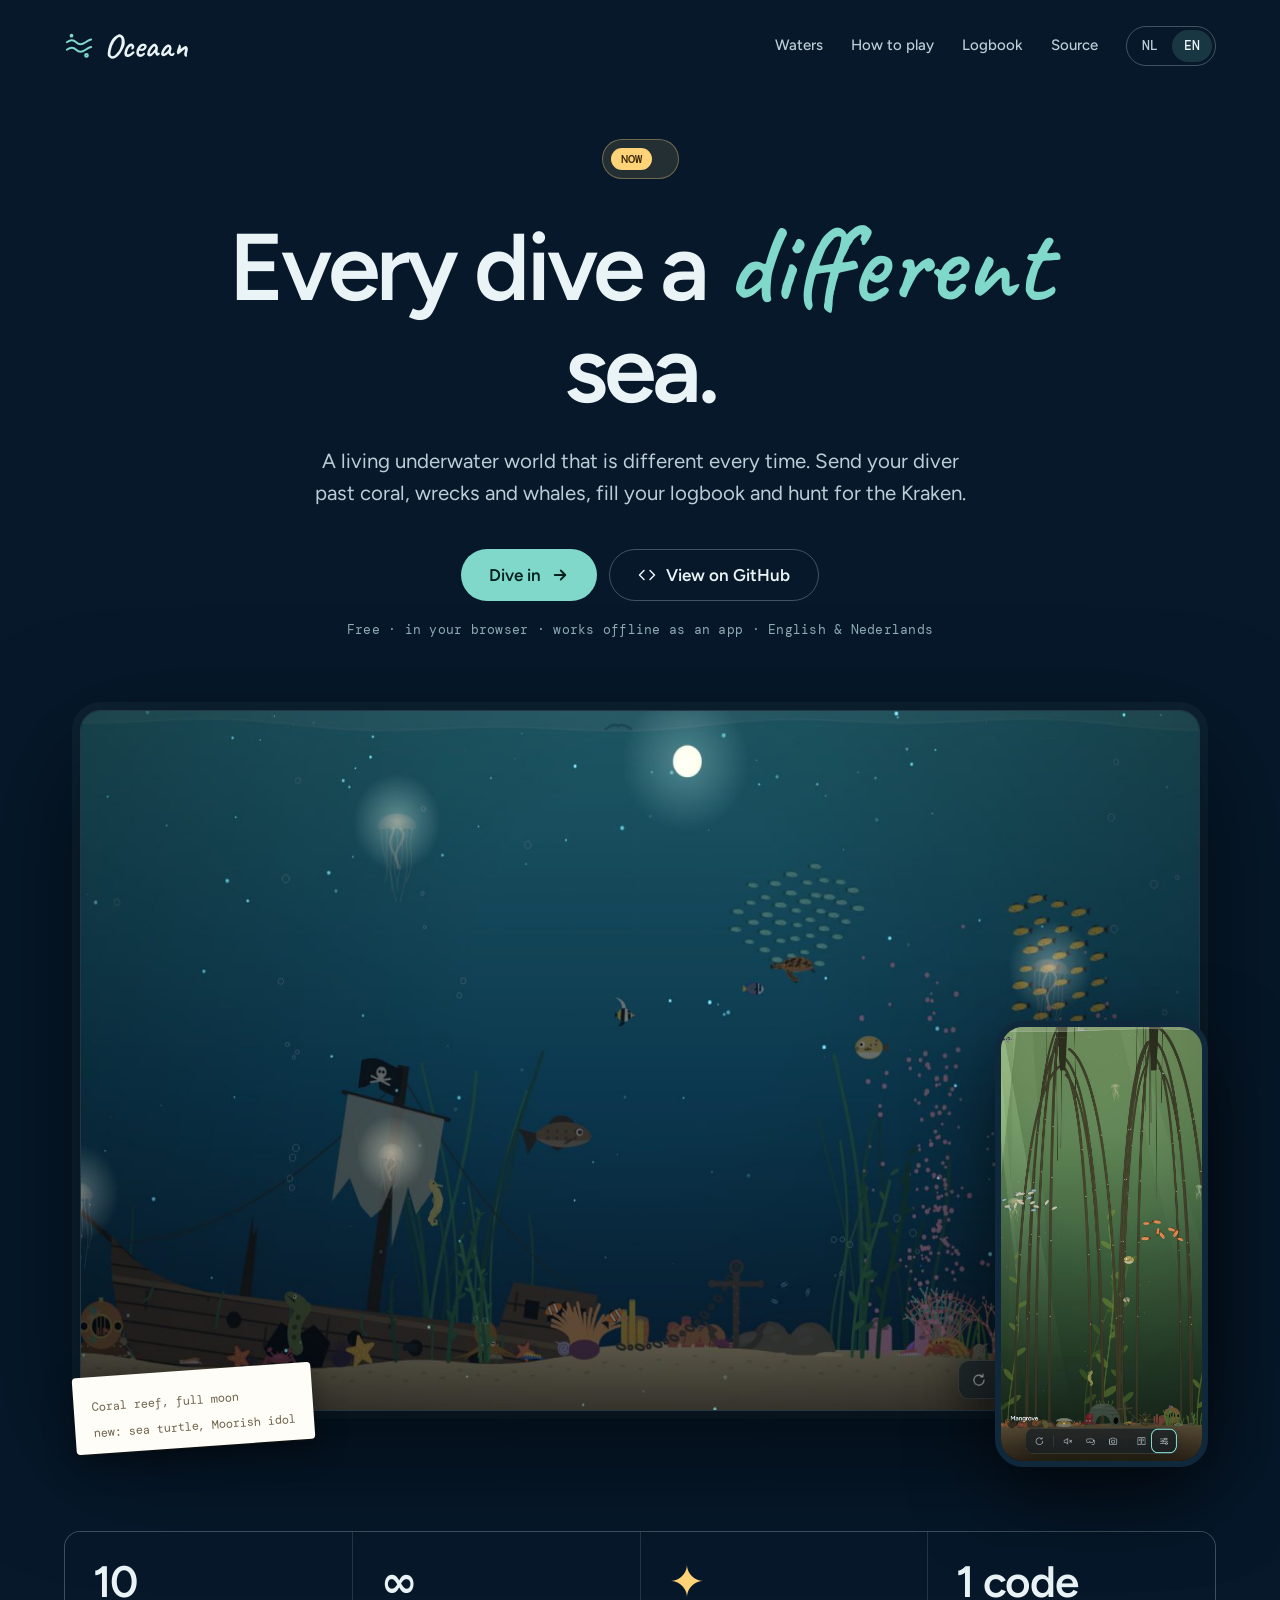
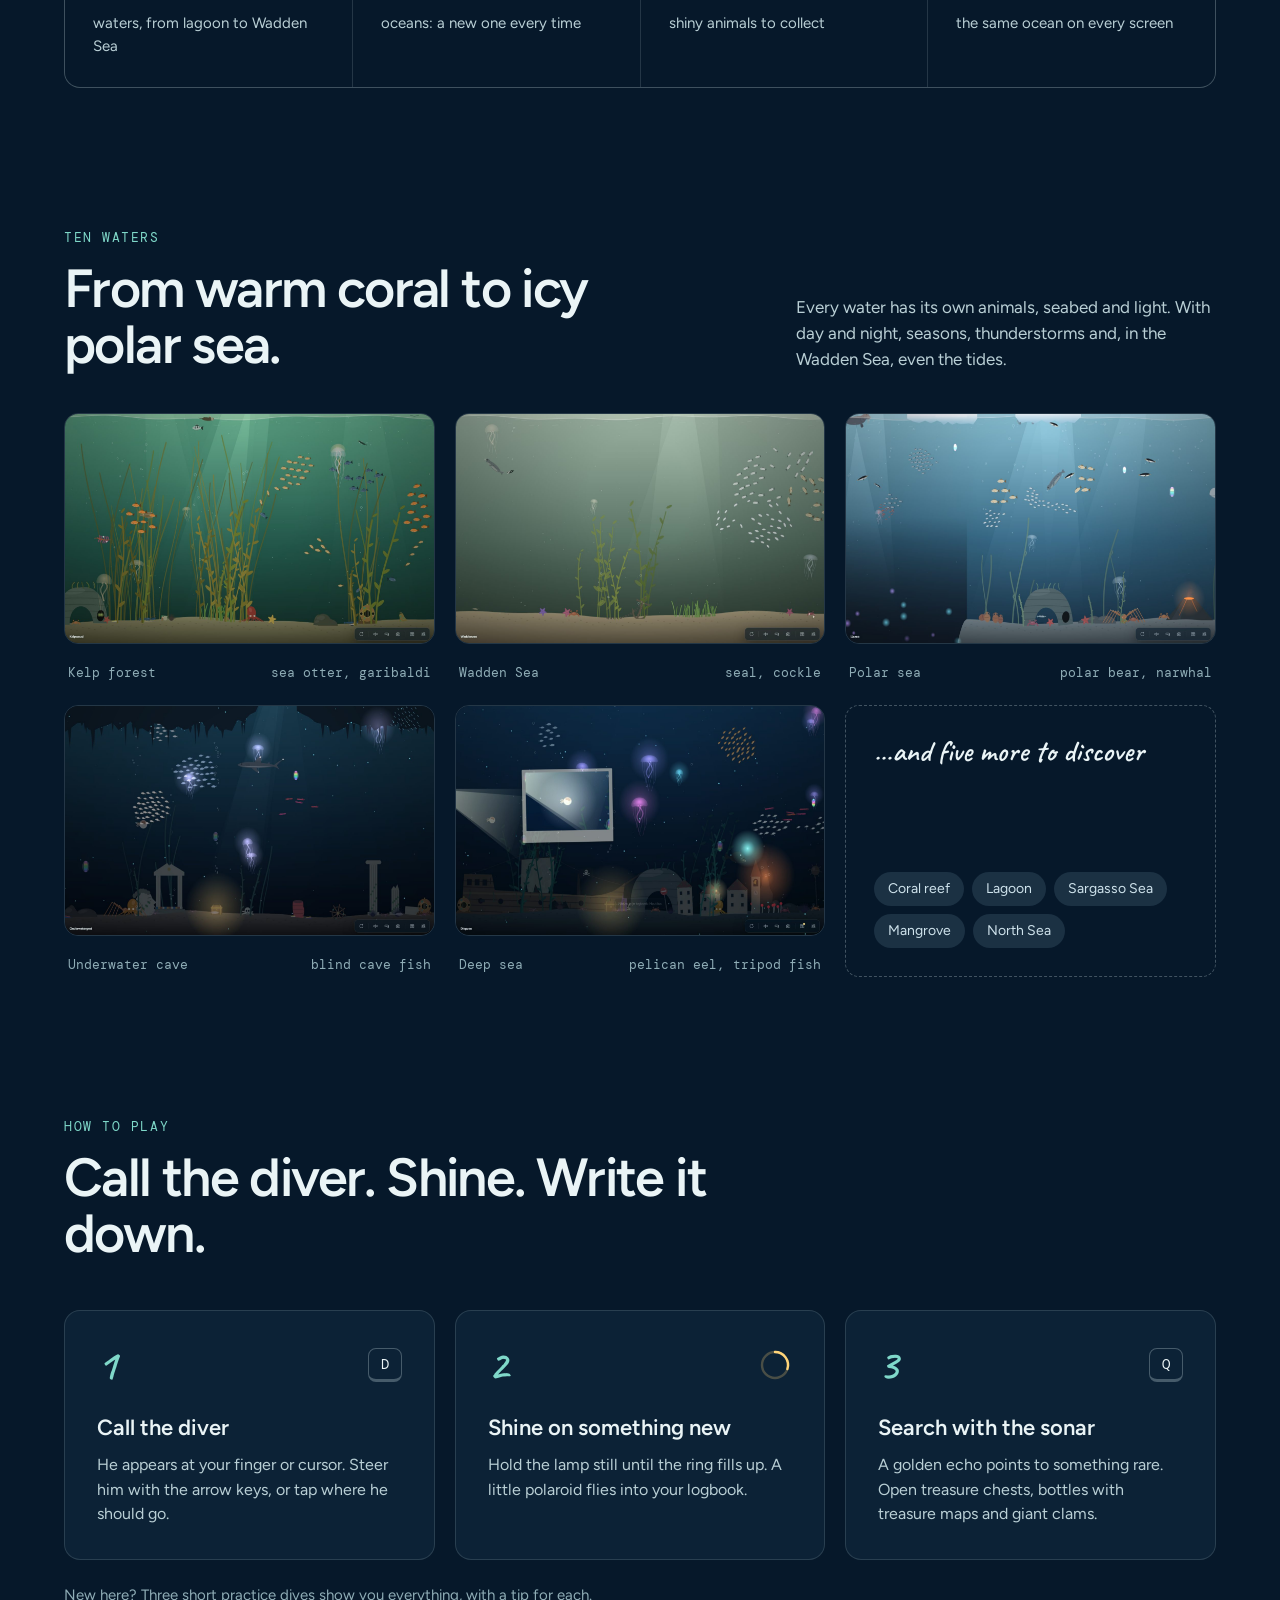
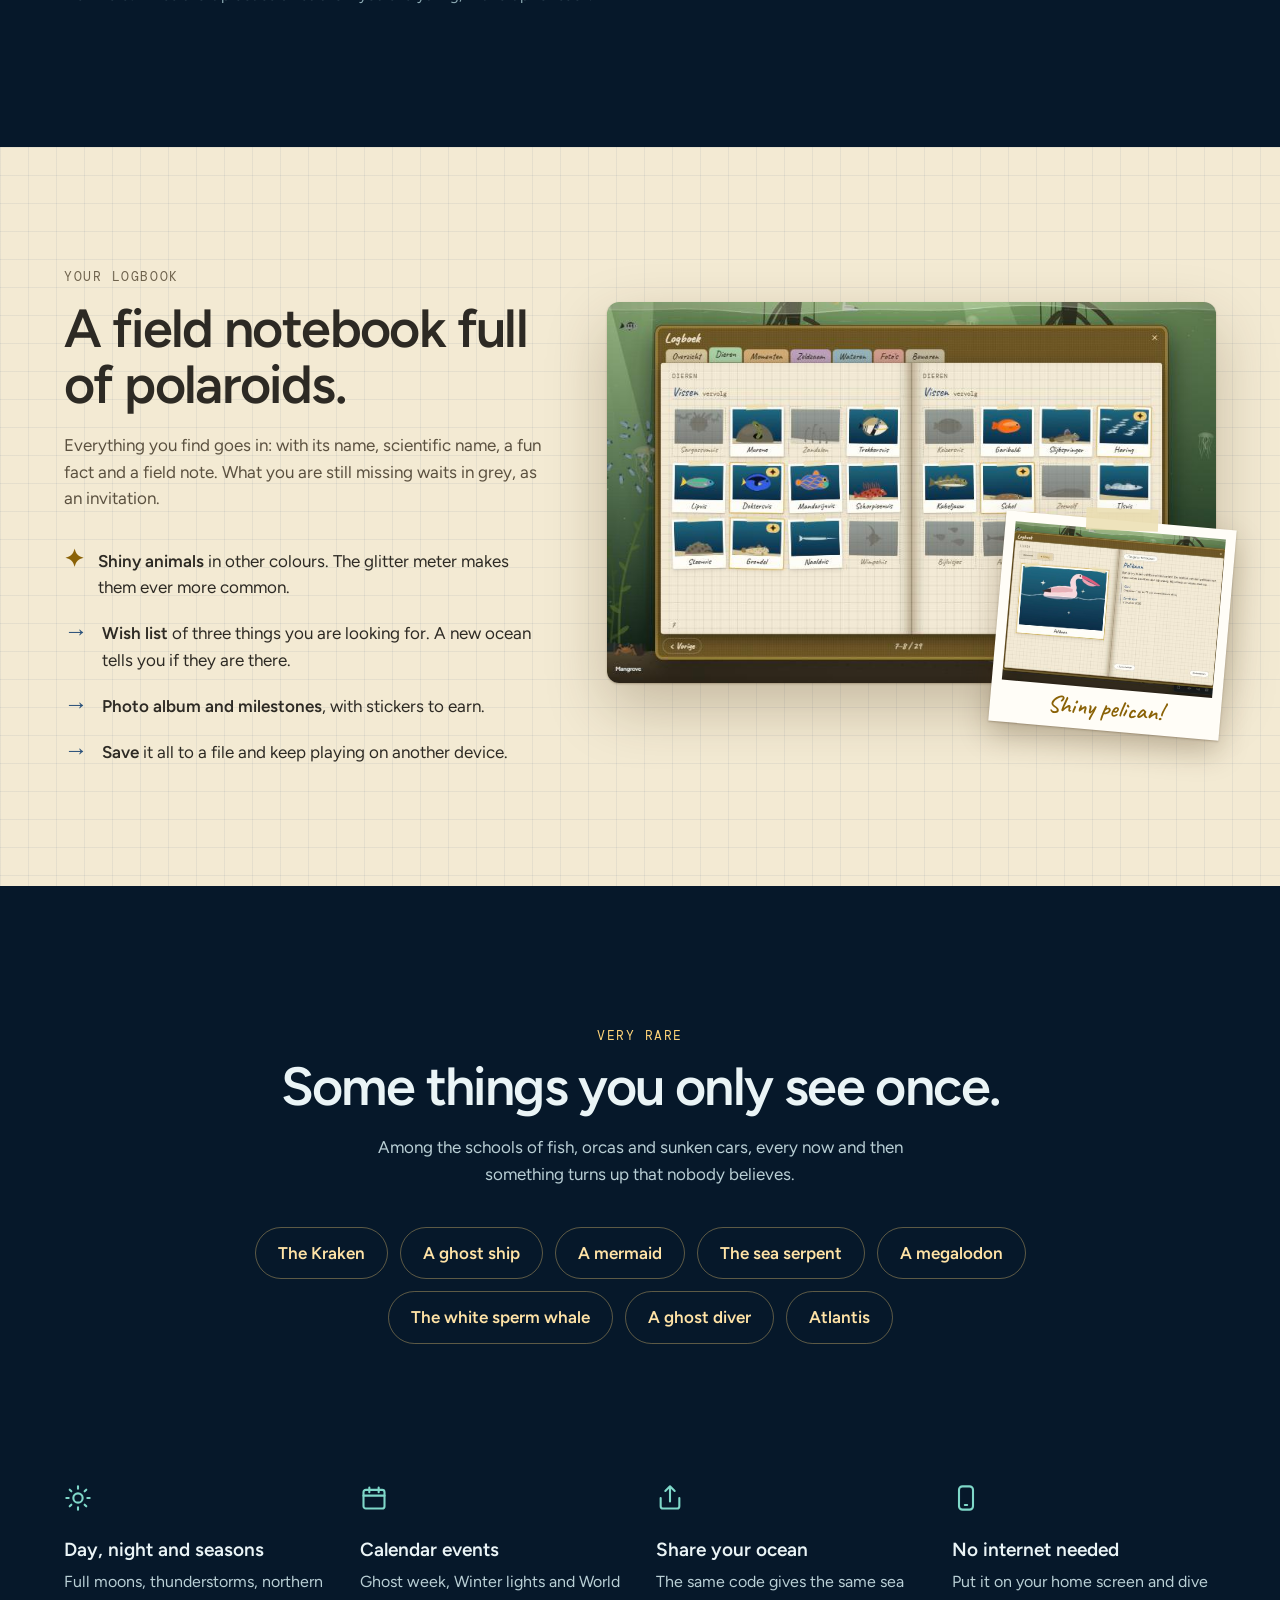
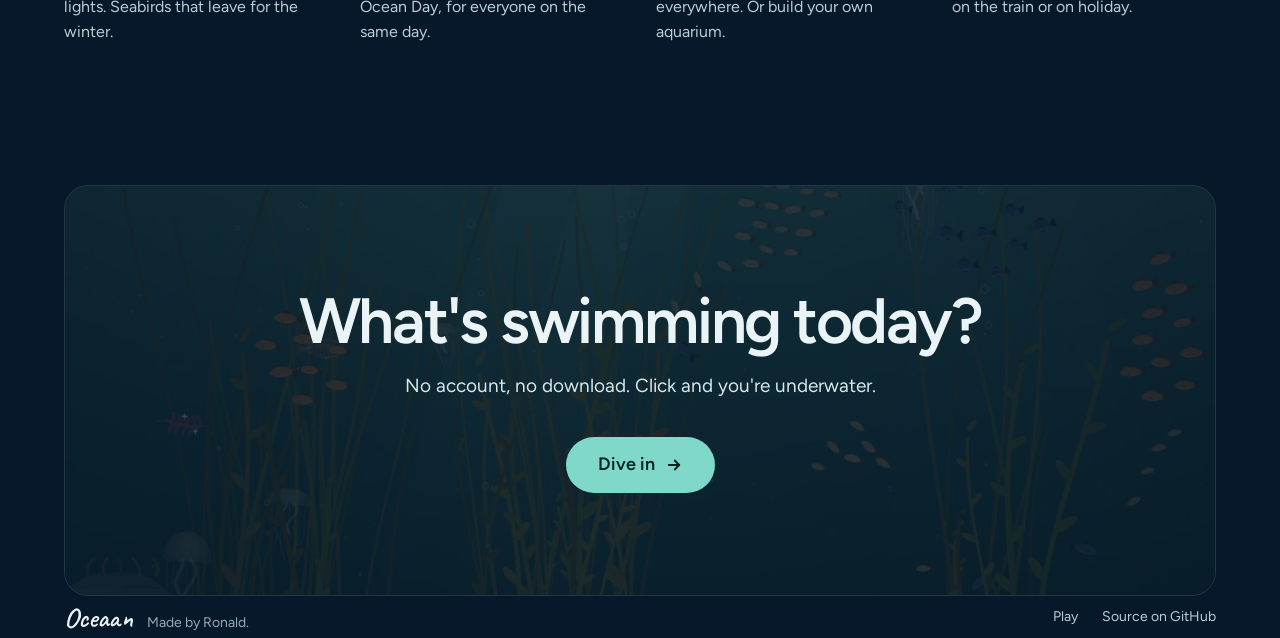
==== commit 34a7188d: "Oceaan gebouwd uit f4ccedc" ====
--- a/index.html
+++ b/index.html
@@ -2,18172 +2,407 @@
 <html lang="nl">
 <head>
 <meta charset="utf-8">
+<script>
+  // Shared oceans (#code), test views (#schermtest-…, #stijlblad), ?meten and the installed app go straight to the game.
+  (function () {
+    var app = (window.matchMedia && matchMedia("(display-mode: fullscreen), (display-mode: standalone)").matches) || navigator.standalone;
+    if (location.hash.length > 1 || location.search || app) location.replace("spelen.html" + location.search + location.hash);
+  })();
+</script>
 <meta name="viewport" content="width=device-width, initial-scale=1, viewport-fit=cover">
+<title>Oceaan: elke duik een andere zee</title>
+<meta name="description" content="Een levende onderwaterwereld vol zeedieren, wrakken en schatten, die elke keer anders is. Gratis in je browser, ook zonder internet.">
 <meta name="theme-color" content="#06182a">
-<meta name="description" content="Een levende onderwaterwereld vol zeedieren, wrakken en schatten, die elke keer anders is.">
+<meta property="og:title" content="Oceaan">
+<meta property="og:description" content="Een levende onderwaterwereld die elke keer anders is.">
+<meta property="og:image" content="img/rif.jpg">
 <link rel="manifest" href="manifest.webmanifest">
 <link rel="icon" href="icons/icon-192.png">
 <link rel="apple-touch-icon" href="icons/apple-touch-icon.png">
-<meta name="apple-mobile-web-app-capable" content="yes">
-<meta name="apple-mobile-web-app-title" content="Oceaan">
 <style>
-  *, *::before, *::after { box-sizing: border-box; }
-  body { margin: 0; }
-  img { max-width: 100%; }
-  [hidden] { display: none !important; }
-</style>
-<title>Oceaan</title>
-<style>
-@font-face { font-family: 'Caveat'; font-style: normal; font-weight: 600; font-display: swap; src: url(fonts/caveat-600.woff2) format('woff2'); }
-@font-face { font-family: 'DM Mono'; font-style: normal; font-weight: 400; font-display: swap; src: url(fonts/dmmono-400.woff2) format('woff2'); }
-@font-face { font-family: 'DM Mono'; font-style: normal; font-weight: 500; font-display: swap; src: url(fonts/dmmono-500.woff2) format('woff2'); }
-@font-face { font-family: 'Figtree'; font-style: normal; font-weight: 400 600; font-display: swap; src: url(fonts/figtree.woff2) format('woff2'); }
-  /* Layout: full-bleed underwater canvas; a quiet status line bottom-left and one glass toolbar bottom-right */
+  @font-face { font-family: "Caveat"; font-weight: 600; font-display: swap; src: url(fonts/caveat-600.woff2) format("woff2"); }
+  @font-face { font-family: "DM Mono"; font-weight: 400; font-display: swap; src: url(fonts/dmmono-400.woff2) format("woff2"); }
+  @font-face { font-family: "DM Mono"; font-weight: 500; font-display: swap; src: url(fonts/dmmono-500.woff2) format("woff2"); }
+  @font-face { font-family: "Figtree"; font-weight: 400 600; font-display: swap; src: url(fonts/figtree.woff2) format("woff2"); }
+
   :root {
-    --deep: #06182a;
-    --surface: rgba(7, 24, 39, 0.9);
-    --raised: rgba(16, 40, 60, 0.92);
-    --glass: rgba(6, 22, 36, 0.58);
-    --text: #eaf4f6;
-    --text-dim: rgba(220, 236, 240, 0.66);
-    --text-faint: rgba(220, 236, 240, 0.6);
-    --line: rgba(220, 236, 240, 0.14);
-    --line-strong: rgba(220, 236, 240, 0.28);
-    --accent: #7fd8c9;
-    --accent-soft: rgba(127, 216, 201, 0.16);
-    --gold: #ffd479;
-    --accent-hover: #9ae4d8;
-    --accent-ink: #05221f;
-    --photo-bg: #0d3a52;
-    /* the field notebook: paper, ink and pencil (text colours reach WCAG AA on --paper) */
-    --paper: #f3ead3;
-    --paper-card: #fffdf7;
-    --polaroid: #f4efe2;
-    --tape: rgba(236, 222, 178, 0.85);
-    --ink: #2d2a24;
-    --ink-soft: #6e624c;
-    --ink-faint: #74684f;
-    --pencil: #29507a;
-    --cover: #34463a;
-    --cover-gold: #6a5422;
+    --deep: #06182a; --card: #0c2236; --text: #eaf4f6; --dim: #b9cfd5; --faint: #8fadb6;
+    --line: rgba(220, 236, 240, 0.14); --line-strong: rgba(220, 236, 240, 0.28);
+    --accent: #7fd8c9; --accent-hover: #9ae4d8; --accent-ink: #05221f; --gold: #ffd479; --gold-text: #ffe3a6;
+    --paper: #f3ead3; --paper-card: #fffdf7; --ink: #2d2a24; --ink-soft: #5b5140; --ink-faint: #6e624c; --pencil: #29507a; --shiny-ink: #8a6206;
+    --sans: "Figtree", system-ui, -apple-system, "Segoe UI", sans-serif;
+    --mono: "DM Mono", ui-monospace, Consolas, monospace;
     --hand: "Caveat", "Segoe Print", "Bradley Hand", cursive;
-    /* meanings: shiny on dark and on paper, new, done */
-    --shiny-ink: #8a6206;
-    --shiny-on: #3a2604;
-    --new: #b8322a;
-    --ok: #2f7a3a;
-    /* the tabs of the notebook */
-    --tab-intro: #e9dcb5; --tab-animals: #a9cfa6; --tab-moments: #e8bd86; --tab-rare: #cdb0dc;
-    --tab-waters: #9cc6dc; --tab-photos: #e9aaa6; --tab-keep: #d4ccb6;
-    --sans: "Figtree", system-ui, -apple-system, "Segoe UI", sans-serif;
-    --mono: "DM Mono", ui-monospace, "SFMono-Regular", Consolas, monospace;
-    --shadow: 0 14px 44px rgba(0, 0, 0, 0.38);
-    --shadow-paper: 0 1px 2px rgba(60, 40, 10, 0.28), 0 4px 10px rgba(60, 40, 10, 0.12);
-    /* type scale: Figtree for the controls (never below 12), Caveat for handwriting (never below 17) */
-    --fs-xs: 12px; --fs-sm: 13px; --fs-body: 14px; --fs-md: 15px; --fs-lg: 17px; --fs-xl: 22px;
-    --hand-xs: 17px; --hand-sm: 18px; --hand-ms: 20px; --hand-md: 25px; --hand-ml: 28px; --hand-xl: 38px; --hand-lg: 40px; --hand-xxl: 44px;
-    /* spacing in steps of 4: 8-12 within a section, 24-32 between sections */
-    --sp-1: 4px; --sp-2: 8px; --sp-3: 12px; --sp-4: 16px; --sp-6: 24px; --sp-8: 32px;
-    --r-sm: 6px; --r-md: 10px; --r-lg: 16px; --r-pill: 999px;
-    --focus: var(--accent);
     color-scheme: dark;
   }
-  html, body { height: 100%; }
-  body {
-    background: var(--deep); color: var(--text-dim);
-    font-family: var(--sans); font-size: var(--fs-sm);
-    overflow: hidden; touch-action: none;
-    -webkit-user-select: none; user-select: none; -webkit-font-smoothing: antialiased;
-  }
-  canvas { position: fixed; inset: 0; width: 100%; height: 100%; display: block; cursor: crosshair; -webkit-touch-callout: none; }
-
-  button {
-    font: inherit; color: var(--text);
-    background: var(--raised); border: 1px solid var(--line); border-radius: var(--r-md);
-    padding: var(--sp-2) var(--sp-4); cursor: pointer;
-    transition: background-color .15s, border-color .15s, color .15s;
-  }
-  button:hover { border-color: var(--line-strong); background: rgba(26, 56, 80, 0.95); }
-  button:focus-visible { outline: 2px solid var(--focus); outline-offset: 2px; }
-  button:disabled { opacity: .45; cursor: default; }
-  button.primary { background: var(--accent); border-color: var(--accent); color: var(--accent-ink); font-weight: 600; }
-  button.primary:hover { background: var(--accent-hover); border-color: var(--accent-hover); }
-  button.ghost { background: transparent; }
-
-  /* status line */
-  .status {
-    position: fixed; left: calc(18px + env(safe-area-inset-left, 0px)); bottom: calc(22px + env(safe-area-inset-bottom, 0px));
-    display: flex; align-items: center; gap: var(--sp-3); flex-wrap: wrap;
-    font-size: var(--fs-sm); color: var(--text-dim); pointer-events: none;
-    padding: 5px var(--sp-3); border-radius: var(--r-pill); background: var(--glass); border: 1px solid var(--line);
-    backdrop-filter: blur(10px); -webkit-backdrop-filter: blur(10px);
-  }
-  #seed, #clock, #rare { display: none; }
-  .tool[hidden] { display: none; }
-  .tool.cooling { opacity: 0.45; }
-  #next { position: relative; }
-  #next.locked svg { opacity: 0.4; }
-  #nextTime { position: absolute; left: 50%; bottom: 2px; transform: translateX(-50%); font-family: var(--mono); font-size: var(--fs-xs); line-height: 1; color: var(--text); background: rgba(4, 20, 34, 0.85); padding: 1px 4px; border-radius: var(--r-sm); pointer-events: none; }
-  .toolbar.labels #nextTime { bottom: 18px; }
-  #biome { color: var(--text); font-weight: 500; }
-  #seed b { font-family: var(--mono); font-weight: 500; color: var(--text); font-variant-numeric: tabular-nums; }
-  #clock:not(:empty)::before { content: "·"; margin-right: var(--sp-3); opacity: .6; }
-  #rare {
-    color: var(--gold); font-weight: 600;
-    padding: 2px var(--sp-2); border: 1px solid rgba(255, 212, 121, 0.45); border-radius: var(--r-pill); background: rgba(255, 212, 121, 0.1);
-  }
-
-  /* toolbar */
-  .toolbar {
-    position: fixed; right: calc(16px + env(safe-area-inset-right, 0px)); bottom: calc(14px + env(safe-area-inset-bottom, 0px));
-    display: flex; align-items: center; gap: 2px; padding: 4px;
-    background: var(--glass); border: 1px solid var(--line); border-radius: var(--r-lg);
-    backdrop-filter: blur(14px) saturate(1.2); -webkit-backdrop-filter: blur(14px) saturate(1.2);
-    box-shadow: var(--shadow);
-  }
-  .tool {
-    position: relative; width: 42px; height: 40px; padding: 0;
-    display: inline-grid; place-items: center;
-    background: transparent; border: 1px solid transparent; border-radius: var(--r-md); color: var(--text-dim);
-  }
-  .tool:hover { background: rgba(255, 255, 255, 0.08); border-color: transparent; color: var(--text); }
-  .tool[aria-pressed="true"] { background: var(--accent-soft); color: var(--accent); }
-  /* the diver button calls a new player until the diver has been used once */
-  .tool.beckon { color: var(--accent); border-color: var(--accent); animation: beckon 1.6s ease-in-out infinite; }
-  @keyframes beckon { 50% { box-shadow: 0 0 0 6px rgba(127, 216, 201, 0.28); } }
-  @media (prefers-reduced-motion: reduce) { .tool.beckon { animation: none; box-shadow: 0 0 0 3px rgba(127, 216, 201, 0.35); } }
-  .tool svg { width: 21px; height: 21px; display: block; }
-  #sound .on-icon, #sound.is-on .off-icon { display: none; }
-  /* the buttons folded away: only the arrow stays, to bring them back */
-  #hud .show-icon, .hud-off #hud .hide-icon { display: none; }
-  .hud-off #hud .show-icon { display: block; }
-  .hud-off .toolbar > :not(#hud), .hud-off .status { display: none; }
-  .hud-off .toolbar { left: auto; right: calc(16px + env(safe-area-inset-right, 0px)); transform: none; opacity: 0.75; }
-  #sound.is-on .on-icon { display: block; }
-  .toolbar .divider { width: 1px; height: 22px; background: var(--line); margin: 0 4px; }
-  @media (hover: hover) {
-    .tool[data-tip]:hover::after {
-      content: attr(data-tip); position: absolute; bottom: calc(100% + 10px); left: 50%; transform: translateX(-50%);
-      white-space: nowrap; font-size: var(--fs-xs); padding: 5px var(--sp-2); border-radius: var(--r-sm);
-      background: rgba(4, 16, 26, 0.96); color: var(--text); border: 1px solid var(--line); pointer-events: none;
-    }
-    .toolbar .tool:nth-last-of-type(-n+2)[data-tip]:hover::after { left: auto; right: 0; transform: none; }
-  }
-  #bookDot { position: absolute; top: 7px; right: 8px; width: 8px; height: 8px; border-radius: 50%; background: var(--gold); box-shadow: 0 0 0 2px #0b2236; }
-  #bookDot[hidden] { display: none; }
-  #book[data-rank="bronze"] { color: #e5ad74; }
-  #book[data-rank="silver"] { color: #eef3f5; }
-  #book[data-rank="gold"] { color: var(--gold); }
-  #book.glitter svg { filter: drop-shadow(0 0 3px rgba(255, 230, 150, 0.9)); }
-
-  /* the snapshot of a new animal that turns into its logbook picture */
-  #discover { position: fixed; inset: 0; z-index: 40; pointer-events: none; }
-  #discover .dc-frame { position: fixed; background: var(--polaroid); border-radius: 4px; box-shadow: 0 18px 50px rgba(0, 0, 0, 0.5); overflow: hidden; transform-origin: center; will-change: transform, opacity; }
-  #discover img { position: absolute; left: 4%; top: 4%; width: 92%; height: auto; aspect-ratio: 120 / 84; border-radius: 2px; will-change: opacity, transform; }
-  #diveReport { position: fixed; z-index: 35; left: 50%; top: calc(20px + env(safe-area-inset-top, 0px)); transform: translateX(-50%); width: min(440px, calc(100% - 32px));
-    padding: var(--sp-4); border-radius: var(--r-lg); cursor: pointer; background: var(--surface); border: 1px solid var(--line-strong); box-shadow: var(--shadow); color: var(--text); animation: reportIn 0.35s ease-out; }
-  /* its own entrance, so it stays centred while it comes in */
-  @keyframes reportIn { from { transform: translate(-50%, -16px); opacity: 0; } to { transform: translateX(-50%); opacity: 1; } }
-  #diveReport .dr-title { margin: 0; font-family: var(--hand); font-size: var(--hand-ml); font-weight: 600; line-height: 1.1; color: var(--paper); }
-  #diveReport .dr-sum { margin: 0 0 var(--sp-3); font-size: var(--fs-sm); color: var(--text-dim); }
-  #diveReport .dr-grid { display: grid; grid-template-columns: repeat(4, 1fr); gap: var(--sp-3) var(--sp-2); }
-  #diveReport figure { margin: 0; padding: 4px 4px 3px; border-radius: 2px; background: var(--polaroid); box-shadow: 0 3px 8px rgba(0, 0, 0, 0.35); transform: rotate(var(--tilt, 0deg));
-    text-align: center; font-family: var(--hand); font-size: var(--hand-xs); font-weight: 600; line-height: 1; color: var(--ink); overflow-wrap: break-word; hyphens: auto; -webkit-hyphens: auto; }
-  #diveReport figure:nth-child(odd) { --tilt: -1.5deg; }
-  #diveReport figure:nth-child(even) { --tilt: 1.2deg; }
-  #diveReport figure img { display: block; width: 100%; height: auto; aspect-ratio: 120 / 84; border-radius: 1px; margin-bottom: 3px; }
-  #diveReport figure.shiny { box-shadow: 0 0 0 2px var(--gold), 0 3px 8px rgba(0, 0, 0, 0.35); }
-  #diveReport .dr-more { margin: var(--sp-3) 0 0; font-size: var(--fs-sm); color: var(--text-dim); }
-  @media (prefers-reduced-motion: reduce) { #diveReport { animation: none; } }
-  .dc-mini { position: fixed; z-index: 39; pointer-events: none; padding: 5px 5px 0; background: var(--polaroid); border-radius: 3px; box-shadow: 0 8px 22px rgba(0, 0, 0, 0.45); transform-origin: center; will-change: transform, opacity; }
-  .dc-mini img { display: block; width: 100%; height: auto; aspect-ratio: 120 / 84; border-radius: 2px; }
-  .dc-mini span { display: block; padding: 3px 2px 5px; text-align: center; color: var(--ink); font-family: var(--hand); font-size: var(--hand-xs); font-weight: 600; line-height: 1; overflow-wrap: break-word; hyphens: auto; -webkit-hyphens: auto; }
-  #discover .dc-name { position: absolute; left: 0; right: 0; bottom: 4%; margin: 0; text-align: center; color: var(--ink); font-family: var(--hand); font-size: var(--hand-md); font-weight: 600; line-height: 1; }
-  /* a strip of tape on the cards that belong with the notebook */
-  .welcome-card::before, #diveReport::before {
-    content: ""; position: absolute; top: -9px; left: 50%; width: 92px; height: 20px; transform: translateX(-50%) rotate(-2.5deg);
-    background: var(--tape); box-shadow: 0 1px 2px rgba(0, 0, 0, 0.25); pointer-events: none;
-  }
-  /* messages */
-  #toast {
-    position: fixed; left: 50%; bottom: calc(112px + env(safe-area-inset-bottom, 0px)); transform: translate(-50%, 8px);
-    max-width: min(440px, calc(100% - 32px)); font-size: var(--fs-sm); line-height: 1.4; color: var(--text); text-align: center;
-    background: var(--surface); border: 1px solid var(--line-strong); border-radius: var(--r-lg); padding: var(--sp-3) var(--sp-4);
-    box-shadow: var(--shadow); opacity: 0; pointer-events: none; transition: opacity .3s, transform .3s;
-  }
-  #toast.show { opacity: 1; transform: translate(-50%, 0); }
-  @media (prefers-reduced-motion: reduce) { #toast { transform: translate(-50%, 0); transition: opacity .3s; } }
-
-  /* panel */
-  #panel {
-    position: fixed; left: 50%; top: 50%; transform: translate(-50%, -50%);
-    width: min(660px, calc(100% - 32px)); max-height: min(84vh, 760px);
-    display: flex; flex-direction: column; overflow: hidden;
-    background: var(--surface); border: 1px solid var(--line-strong); border-radius: var(--r-lg);
-    box-shadow: var(--shadow); color: var(--text);
-    backdrop-filter: blur(18px); -webkit-backdrop-filter: blur(18px);
-  }
-  #panel[hidden] { display: none; }
-  /* the logbook lies on top of the buttons, messages show above it */
-  #panel { z-index: 30; }
-  #toast { z-index: 35; }
-  .panel-head { display: flex; align-items: center; justify-content: space-between; gap: var(--sp-3); padding: var(--sp-4) var(--sp-4) var(--sp-3) var(--sp-6); border-bottom: 1px solid var(--line); }
-  /* the menu belongs to the notebook family: a page of grid paper with a strip of tape over its top edge. It gets the
-     ink colours of the book through the colour tokens, so its buttons, fields and switches follow by themselves. */
-  #panel:not(.book) {
-    --text: var(--ink); --text-dim: var(--ink-soft); --text-faint: var(--ink-faint);
-    --line: rgba(80, 70, 50, 0.22); --line-strong: rgba(80, 70, 50, 0.38); --raised: var(--paper-card);
-    --accent: var(--pencil); --accent-hover: #1f4066; --accent-ink: #fff; --accent-soft: rgba(41, 80, 122, 0.12); --focus: var(--pencil);
-    color-scheme: light; color: var(--ink); border: 0; border-radius: 4px;
-    background-color: var(--paper);
-    background-image: linear-gradient(rgba(60, 100, 130, 0.11) 1px, transparent 1px), linear-gradient(90deg, rgba(60, 100, 130, 0.11) 1px, transparent 1px);
-    background-size: 18px 18px; background-position: -1px -1px;
-    box-shadow: 0 2px 4px rgba(20, 12, 4, 0.35), 0 18px 50px rgba(0, 0, 0, 0.45), inset 22px 0 26px -22px rgba(70, 50, 20, 0.45);
-    backdrop-filter: none; -webkit-backdrop-filter: none;
-  }
-  #panel:not(.book) .panel-head h2, #panel:not(.book) h3.section { color: var(--pencil); }
-  #panel:not(.book) button:hover { background: #f8f1df; }
-  #panel:not(.book) button.primary:hover { background: var(--accent-hover); }
-  #panel:not(.book) .icon-btn:hover, #panel:not(.book) .chip:hover, #panel:not(.book) .card:hover { background: rgba(80, 70, 50, 0.08); }
-  #panel:not(.book) .share input { background: var(--paper-card); }
-  #panel:not(.book) .switch .track, #panel:not(.book) .progress { background: rgba(80, 70, 50, 0.25); }
-  #panel:not(.book) .switch:hover { background: transparent; }
-  #panel:not(.book) .card { background: rgba(255, 253, 247, 0.7); }
-  #panel:not(.book) .chip.pick.on { border-color: rgba(41, 80, 122, 0.55); }
-  /* the menu belongs to the notebook family: the tape, and a pencil-blue line under its head */
-  #panel:not(.book) .panel-head { position: relative; border-bottom-color: rgba(41, 80, 122, 0.3); }
-  #panel:not(.book) .panel-head::before {
-    content: ""; position: absolute; top: -7px; left: 50%; width: 92px; height: 18px; transform: translateX(-50%) rotate(-2deg);
-    background: rgba(206, 186, 128, 0.85); box-shadow: 0 1px 2px rgba(60, 40, 10, 0.2); pointer-events: none;
-  }
-  .panel-head h2 { margin: 0; font-family: var(--hand); font-size: var(--hand-ml); font-weight: 600; line-height: 1.05; color: var(--paper); }
-  .icon-btn { width: 36px; height: 36px; padding: 0; display: inline-grid; place-items: center; border-radius: var(--r-md); background: transparent; border-color: transparent; color: var(--text-dim); }
-  .icon-btn:hover { background: rgba(255, 255, 255, 0.08); border-color: transparent; color: var(--text); }
-  .icon-btn svg { width: 20px; height: 20px; }
-  #panelBody { overflow: auto; overscroll-behavior: contain; padding: 4px var(--sp-6) var(--sp-6); }
-  /* the menu: handwritten section heads, quiet subheads, and more room between sections than within one */
-  #panel h3 { font-size: var(--fs-sm); font-weight: 600; color: var(--text); margin: var(--sp-6) 0 var(--sp-2); }
-  #panel h3.section { font-family: var(--hand); font-size: var(--hand-md); font-weight: 600; line-height: 1.05; color: var(--paper);
-    border-top: 1px dashed var(--line-strong); padding-top: var(--sp-6); margin: var(--sp-8) 0 var(--sp-1); }
-  #panel h3.section.first { border-top: 0; padding-top: 0; margin-top: var(--sp-4); }
-  #panel h3.section + h3 { margin-top: var(--sp-3); }
-  #panel h3 + .sum { margin-top: 0; }
-  #panel .sum { color: var(--text-dim); font-size: var(--fs-sm); line-height: 1.55; margin: var(--sp-2) 0 0; max-width: 64ch; }
-  #panel .sum b { color: var(--text); font-weight: 600; font-variant-numeric: tabular-nums; }
-  .row { display: flex; align-items: center; gap: var(--sp-3); flex-wrap: wrap; margin-top: var(--sp-3); }
-  .row[hidden] { display: none; }
-  .row label { color: var(--text-dim); }
-  .row input[type=